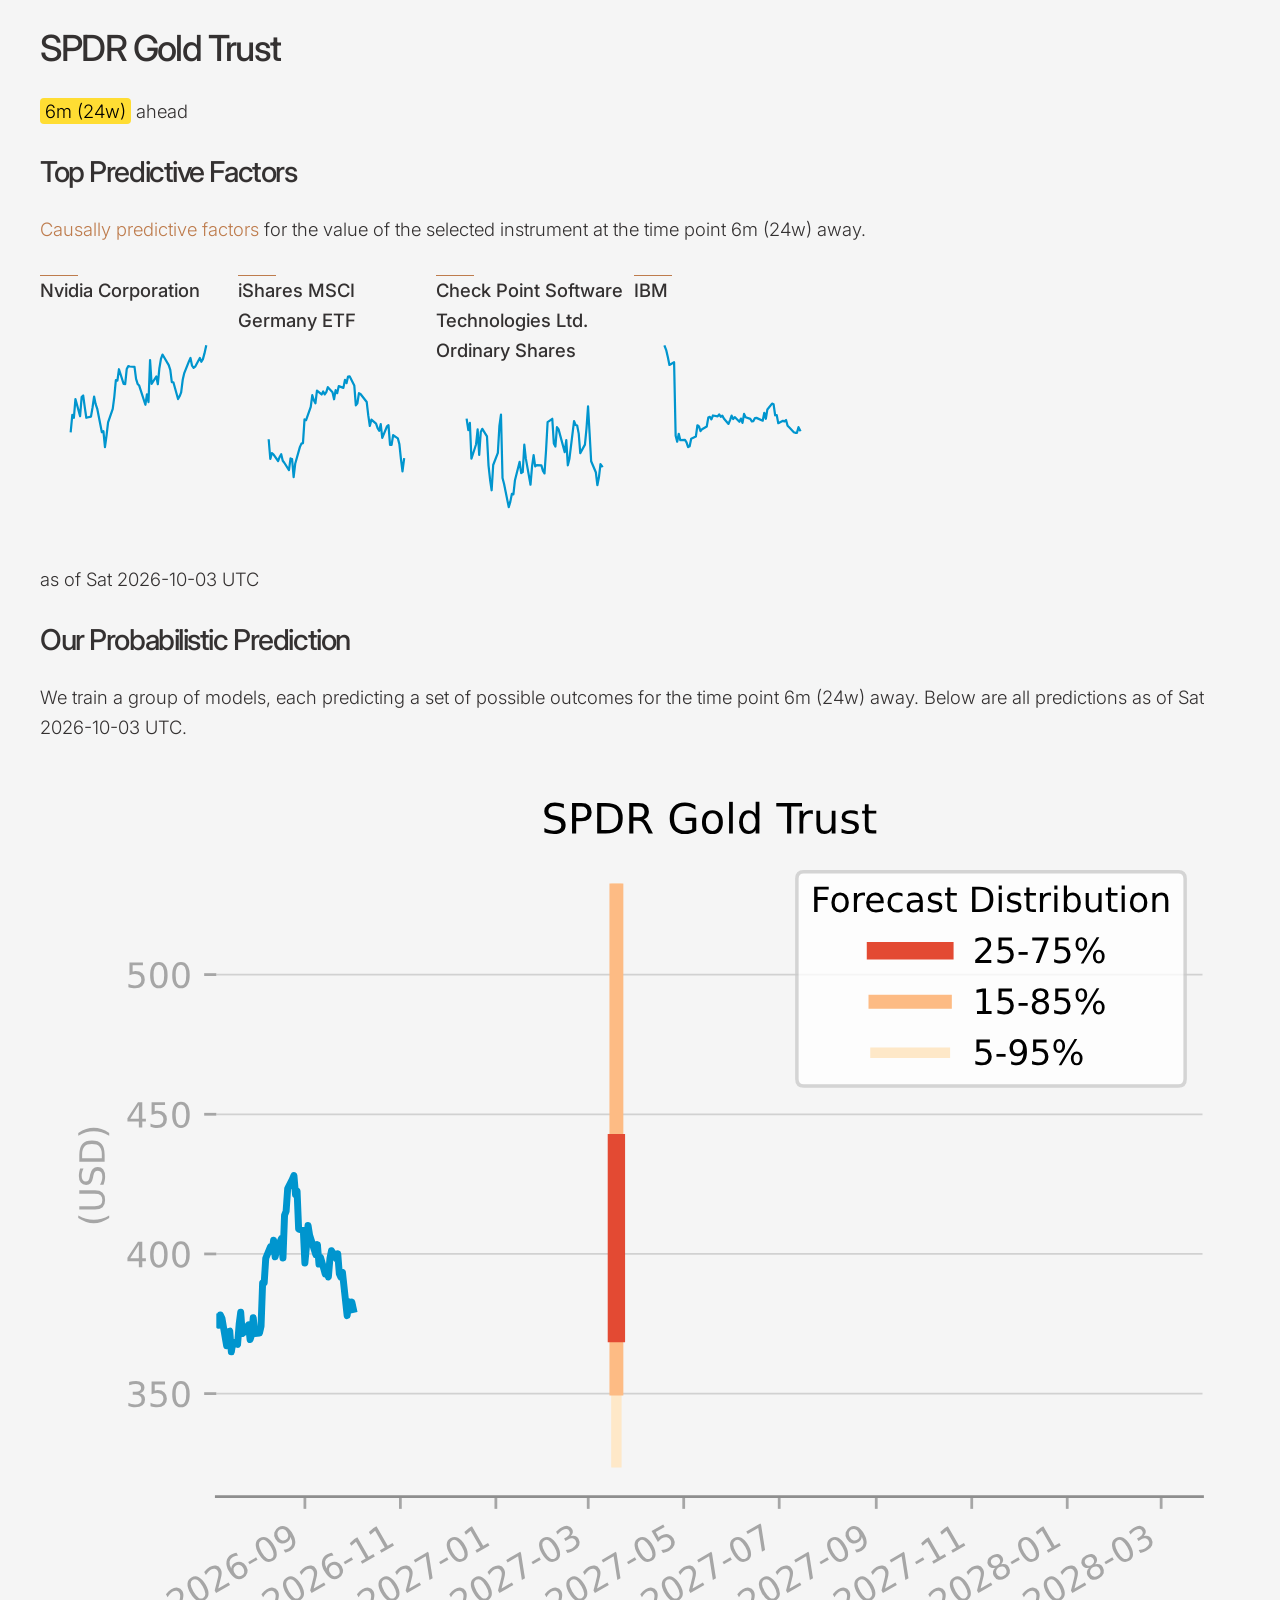
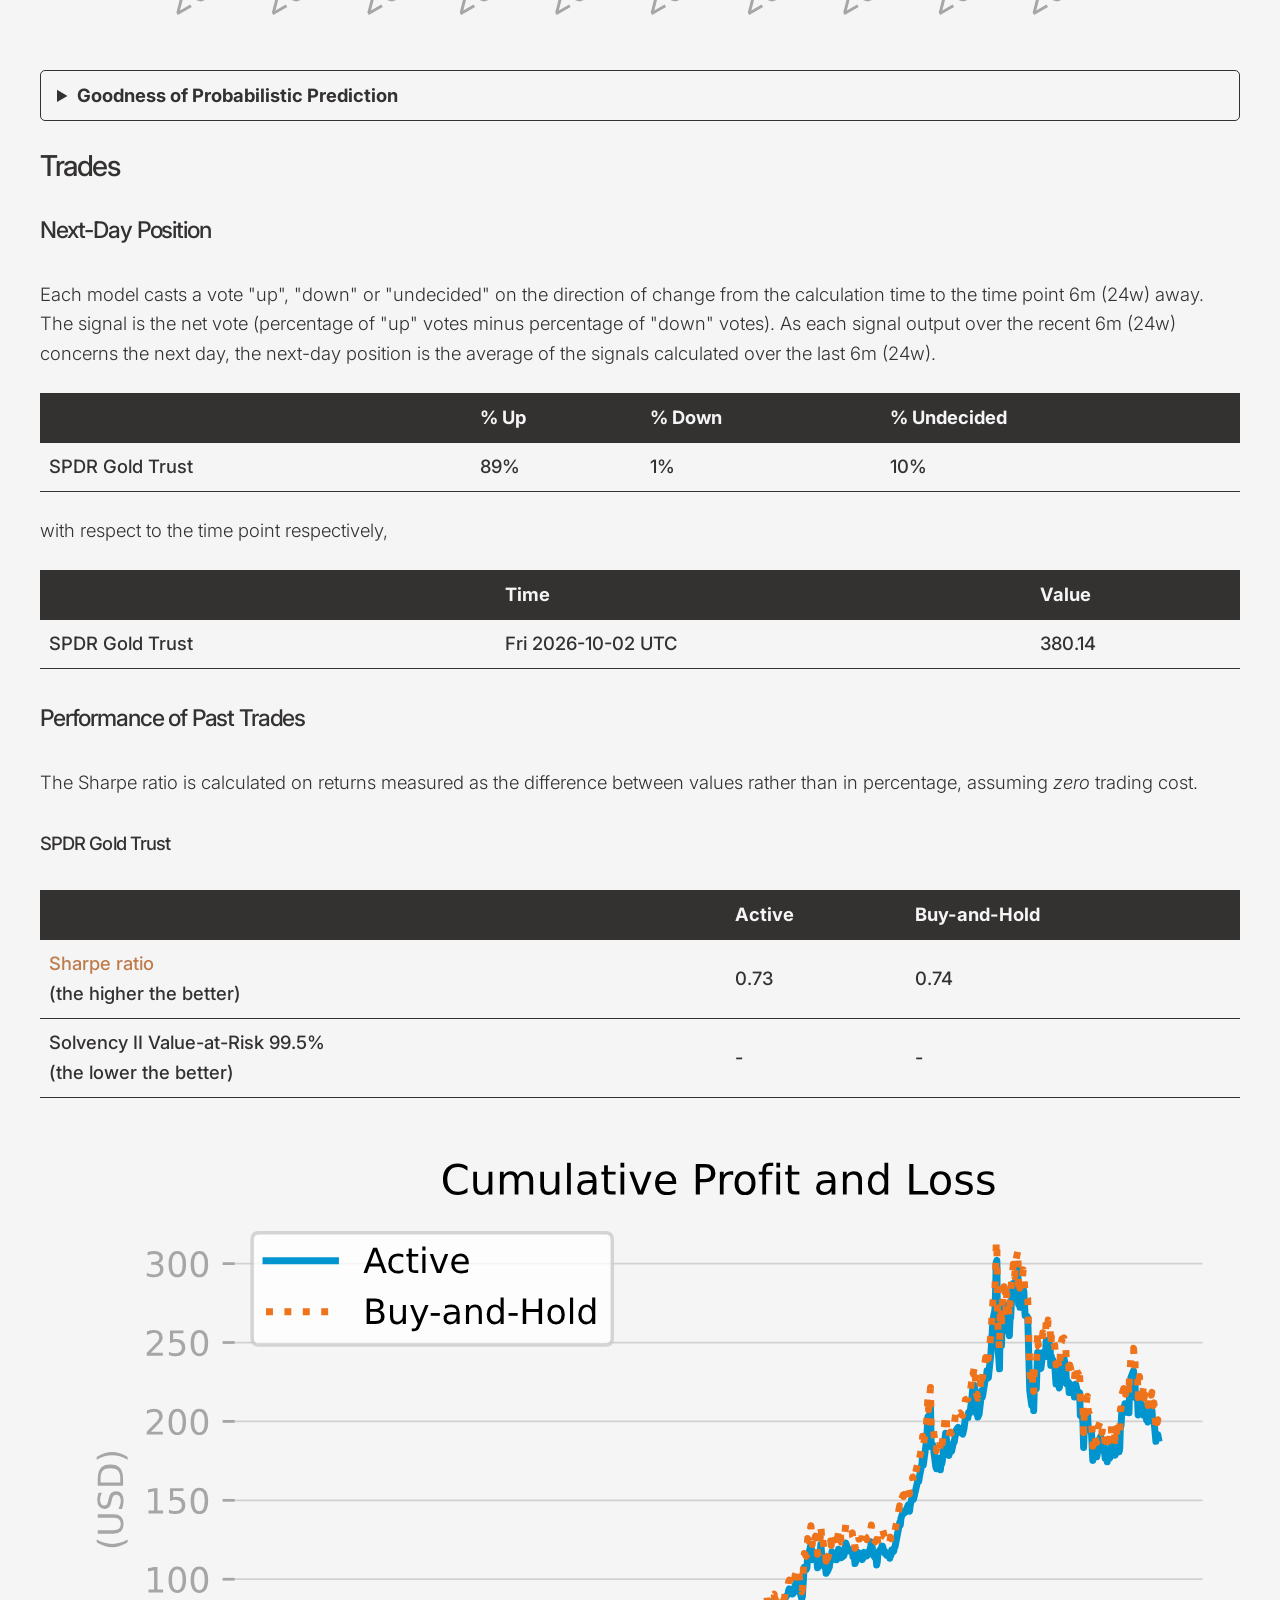
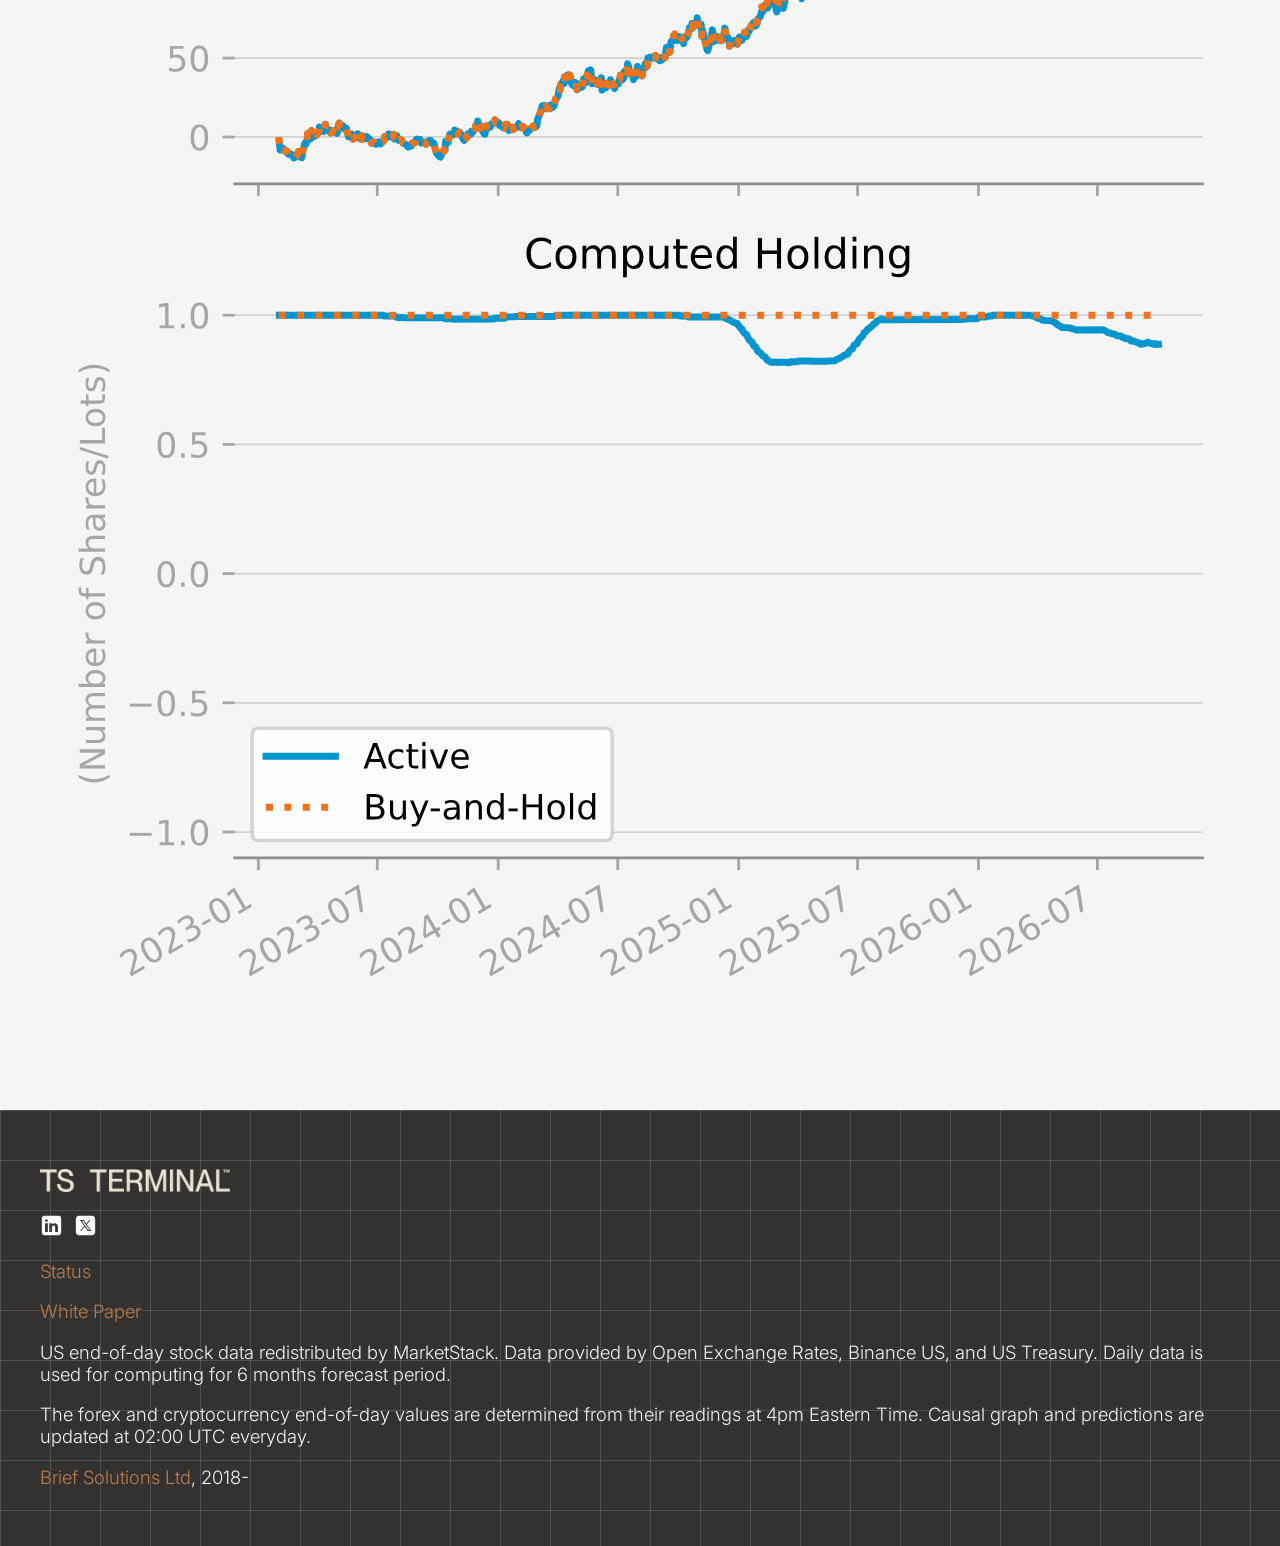
==== gld.html @ 9bc8f8a2 "add 2026-10-03 pages" ====
<!DOCTYPE html>
<html lang="en">
<meta charset="utf-8">
<meta name="viewport" content="width=device-width, initial-scale=1.0">
<meta name="description" content="tsterm.com analyses time series data to identify causal predictors and can accurately predict the range of a future value within financial markets.">
<meta name="keywords" content="time series, trends, capital markets, financial market, causal prediction, causal predictors, investment strategies">
<meta name="apple-mobile-web-app-capable" content="yes">
<title>

  SPDR Gold Trust

</title>
<link rel="icon" href="/static/logo/Logo.png">
<link rel="stylesheet" href="/static/simple.css">

<script src="/static/ui.js"></script>

<main>



<script>
document.getElementById("query").value = "GLD.US";
</script>

<h2 class="flex-align-center flex-gap flex-row-gap">

<span>SPDR Gold Trust</span>

</h2>

<p>
<mark>6m (24w)</mark>
 ahead</p>

<h3>Top Predictive Factors</h3>

<p><a href="/static/whitepaper.html#the-problem">Causally predictive factors</a> for the value of the selected instrument at the time point 6m (24w) away.</p>



  <div class="small-multiples">
    
    <div class="small-multiples-child">
      <p class="small-multiples-title">Nvidia Corporation</p>
      <svg xmlns:xlink="http://www.w3.org/1999/xlink" viewBox="0 0 172.8 129.6" xmlns="http://www.w3.org/2000/svg" version="1.1">
 <metadata>
  <rdf:RDF xmlns:dc="http://purl.org/dc/elements/1.1/" xmlns:cc="http://creativecommons.org/ns#" xmlns:rdf="http://www.w3.org/1999/02/22-rdf-syntax-ns#">
   <cc:Work>
    <dc:type rdf:resource="http://purl.org/dc/dcmitype/StillImage"/>
    <dc:date>2026-10-04T10:01:30.174274</dc:date>
    <dc:format>image/svg+xml</dc:format>
    <dc:creator>
     <cc:Agent>
      <dc:title>Matplotlib v3.10.9, https://matplotlib.org/</dc:title>
     </cc:Agent>
    </dc:creator>
   </cc:Work>
  </rdf:RDF>
 </metadata>
 <defs>
  <style type="text/css">*{stroke-linejoin: round; stroke-linecap: butt}</style>
 </defs>
 <g id="figure_1">
  <g id="axes_1">
   <g id="line2d_1">
    <path d="M 27.687273 96.520736 
L 29.086646 81.67602 
L 30.486019 84.442629 
L 31.885392 67.553926 
L 36.083511 82.894154 
L 37.482884 65.819634 
L 38.882257 64.374391 
L 40.28163 74.904022 
L 41.681003 84.38069 
L 45.879122 83.410312 
L 47.278495 75.131132 
L 48.677868 65.282829 
L 50.077241 72.09612 
L 51.476614 76.060217 
L 55.674734 97.387882 
L 57.074107 96.355565 
L 58.47348 110.808 
L 59.872853 100.422893 
L 61.272226 88.633835 
L 65.470345 76.473143 
L 66.869718 65.530585 
L 68.269091 50.500053 
L 69.668464 50.974919 
L 71.067837 40.71369 
L 75.265956 53.947991 
L 76.665329 54.051223 
L 78.064702 40.445287 
L 79.464075 37.947081 
L 80.863448 38.236129 
L 85.061567 38.545824 
L 86.46094 49.426443 
L 87.860313 53.927345 
L 89.259687 55.393234 
L 90.65906 59.790904 
L 94.857179 72.674218 
L 96.256552 63.238842 
L 97.655925 70.23795 
L 99.055298 32.413863 
L 100.454671 53.947991 
L 104.65279 47.279224 
L 106.052163 54.175101 
L 107.451536 39.784604 
L 108.850909 31.443485 
L 110.250282 27.500035 
L 115.847774 37.059288 
L 117.247147 41.312433 
L 118.64652 52.275638 
L 120.045893 52.420162 
L 124.244013 67.553926 
L 125.643386 65.05572 
L 127.042759 61.483904 
L 128.442132 50.252297 
L 129.841505 44.20292 
L 134.039624 33.652643 
L 135.438997 30.576339 
L 136.83837 37.513508 
L 138.237743 39.433617 
L 139.637116 38.421946 
L 143.835235 30.596985 
L 145.234608 34.00363 
L 146.633981 31.588009 
L 148.033354 26.467718 
L 149.432727 20.088 
" clip-path="url(#pc65cf8270b)" style="fill: none; stroke: #0095ce; stroke-width: 2; stroke-linecap: square"/>
    <defs>
     <path id="m0a0fb5d322" d="M 0 4.5 
C 1.193414 4.5 2.338109 4.025852 3.181981 3.181981 
C 4.025852 2.338109 4.5 1.193414 4.5 0 
C 4.5 -1.193414 4.025852 -2.338109 3.181981 -3.181981 
C 2.338109 -4.025852 1.193414 -4.5 0 -4.5 
C -1.193414 -4.5 -2.338109 -4.025852 -3.181981 -3.181981 
C -4.025852 -2.338109 -4.5 -1.193414 -4.5 0 
C -4.5 1.193414 -4.025852 2.338109 -3.181981 3.181981 
C -2.338109 4.025852 -1.193414 4.5 0 4.5 
z
" style="stroke: #8e8e8e; stroke-width: 2"/>
    </defs>
    <g clip-path="url(#pc65cf8270b)">
     <use data-time="2026-07-07" data-value="196.93" visibility="hidden" onmouseover="showData(event)" onmouseout="hideData(event)" ontouchstart="showData(event)" ontouchend="hideData(event)" pointer-events="all" xlink:href="#m0a0fb5d322" x="27.687273" y="96.520736" style="fill: #0095ce; stroke: #8e8e8e; stroke-width: 2"/>
     <use data-time="2026-07-08" data-value="204.12" visibility="hidden" onmouseover="showData(event)" onmouseout="hideData(event)" ontouchstart="showData(event)" ontouchend="hideData(event)" pointer-events="all" xlink:href="#m0a0fb5d322" x="29.086646" y="81.67602" style="fill: #0095ce; stroke: #8e8e8e; stroke-width: 2"/>
     <use data-time="2026-07-09" data-value="202.78" visibility="hidden" onmouseover="showData(event)" onmouseout="hideData(event)" ontouchstart="showData(event)" ontouchend="hideData(event)" pointer-events="all" xlink:href="#m0a0fb5d322" x="30.486019" y="84.442629" style="fill: #0095ce; stroke: #8e8e8e; stroke-width: 2"/>
     <use data-time="2026-07-10" data-value="210.96" visibility="hidden" onmouseover="showData(event)" onmouseout="hideData(event)" ontouchstart="showData(event)" ontouchend="hideData(event)" pointer-events="all" xlink:href="#m0a0fb5d322" x="31.885392" y="67.553926" style="fill: #0095ce; stroke: #8e8e8e; stroke-width: 2"/>
     <use data-time="2026-07-13" data-value="203.53" visibility="hidden" onmouseover="showData(event)" onmouseout="hideData(event)" ontouchstart="showData(event)" ontouchend="hideData(event)" pointer-events="all" xlink:href="#m0a0fb5d322" x="36.083511" y="82.894154" style="fill: #0095ce; stroke: #8e8e8e; stroke-width: 2"/>
     <use data-time="2026-07-14" data-value="211.8" visibility="hidden" onmouseover="showData(event)" onmouseout="hideData(event)" ontouchstart="showData(event)" ontouchend="hideData(event)" pointer-events="all" xlink:href="#m0a0fb5d322" x="37.482884" y="65.819634" style="fill: #0095ce; stroke: #8e8e8e; stroke-width: 2"/>
     <use data-time="2026-07-15" data-value="212.5" visibility="hidden" onmouseover="showData(event)" onmouseout="hideData(event)" ontouchstart="showData(event)" ontouchend="hideData(event)" pointer-events="all" xlink:href="#m0a0fb5d322" x="38.882257" y="64.374391" style="fill: #0095ce; stroke: #8e8e8e; stroke-width: 2"/>
     <use data-time="2026-07-16" data-value="207.4" visibility="hidden" onmouseover="showData(event)" onmouseout="hideData(event)" ontouchstart="showData(event)" ontouchend="hideData(event)" pointer-events="all" xlink:href="#m0a0fb5d322" x="40.28163" y="74.904022" style="fill: #0095ce; stroke: #8e8e8e; stroke-width: 2"/>
     <use data-time="2026-07-17" data-value="202.81" visibility="hidden" onmouseover="showData(event)" onmouseout="hideData(event)" ontouchstart="showData(event)" ontouchend="hideData(event)" pointer-events="all" xlink:href="#m0a0fb5d322" x="41.681003" y="84.38069" style="fill: #0095ce; stroke: #8e8e8e; stroke-width: 2"/>
     <use data-time="2026-07-20" data-value="203.28" visibility="hidden" onmouseover="showData(event)" onmouseout="hideData(event)" ontouchstart="showData(event)" ontouchend="hideData(event)" pointer-events="all" xlink:href="#m0a0fb5d322" x="45.879122" y="83.410312" style="fill: #0095ce; stroke: #8e8e8e; stroke-width: 2"/>
     <use data-time="2026-07-21" data-value="207.29" visibility="hidden" onmouseover="showData(event)" onmouseout="hideData(event)" ontouchstart="showData(event)" ontouchend="hideData(event)" pointer-events="all" xlink:href="#m0a0fb5d322" x="47.278495" y="75.131132" style="fill: #0095ce; stroke: #8e8e8e; stroke-width: 2"/>
     <use data-time="2026-07-22" data-value="212.06" visibility="hidden" onmouseover="showData(event)" onmouseout="hideData(event)" ontouchstart="showData(event)" ontouchend="hideData(event)" pointer-events="all" xlink:href="#m0a0fb5d322" x="48.677868" y="65.282829" style="fill: #0095ce; stroke: #8e8e8e; stroke-width: 2"/>
     <use data-time="2026-07-23" data-value="208.76" visibility="hidden" onmouseover="showData(event)" onmouseout="hideData(event)" ontouchstart="showData(event)" ontouchend="hideData(event)" pointer-events="all" xlink:href="#m0a0fb5d322" x="50.077241" y="72.09612" style="fill: #0095ce; stroke: #8e8e8e; stroke-width: 2"/>
     <use data-time="2026-07-24" data-value="206.84" visibility="hidden" onmouseover="showData(event)" onmouseout="hideData(event)" ontouchstart="showData(event)" ontouchend="hideData(event)" pointer-events="all" xlink:href="#m0a0fb5d322" x="51.476614" y="76.060217" style="fill: #0095ce; stroke: #8e8e8e; stroke-width: 2"/>
     <use data-time="2026-07-27" data-value="196.51" visibility="hidden" onmouseover="showData(event)" onmouseout="hideData(event)" ontouchstart="showData(event)" ontouchend="hideData(event)" pointer-events="all" xlink:href="#m0a0fb5d322" x="55.674734" y="97.387882" style="fill: #0095ce; stroke: #8e8e8e; stroke-width: 2"/>
     <use data-time="2026-07-28" data-value="197.01" visibility="hidden" onmouseover="showData(event)" onmouseout="hideData(event)" ontouchstart="showData(event)" ontouchend="hideData(event)" pointer-events="all" xlink:href="#m0a0fb5d322" x="57.074107" y="96.355565" style="fill: #0095ce; stroke: #8e8e8e; stroke-width: 2"/>
     <use data-time="2026-07-29" data-value="190.01" visibility="hidden" onmouseover="showData(event)" onmouseout="hideData(event)" ontouchstart="showData(event)" ontouchend="hideData(event)" pointer-events="all" xlink:href="#m0a0fb5d322" x="58.47348" y="110.808" style="fill: #0095ce; stroke: #8e8e8e; stroke-width: 2"/>
     <use data-time="2026-07-30" data-value="195.04" visibility="hidden" onmouseover="showData(event)" onmouseout="hideData(event)" ontouchstart="showData(event)" ontouchend="hideData(event)" pointer-events="all" xlink:href="#m0a0fb5d322" x="59.872853" y="100.422893" style="fill: #0095ce; stroke: #8e8e8e; stroke-width: 2"/>
     <use data-time="2026-07-31" data-value="200.75" visibility="hidden" onmouseover="showData(event)" onmouseout="hideData(event)" ontouchstart="showData(event)" ontouchend="hideData(event)" pointer-events="all" xlink:href="#m0a0fb5d322" x="61.272226" y="88.633835" style="fill: #0095ce; stroke: #8e8e8e; stroke-width: 2"/>
     <use data-time="2026-08-03" data-value="206.64" visibility="hidden" onmouseover="showData(event)" onmouseout="hideData(event)" ontouchstart="showData(event)" ontouchend="hideData(event)" pointer-events="all" xlink:href="#m0a0fb5d322" x="65.470345" y="76.473143" style="fill: #0095ce; stroke: #8e8e8e; stroke-width: 2"/>
     <use data-time="2026-08-04" data-value="211.94" visibility="hidden" onmouseover="showData(event)" onmouseout="hideData(event)" ontouchstart="showData(event)" ontouchend="hideData(event)" pointer-events="all" xlink:href="#m0a0fb5d322" x="66.869718" y="65.530585" style="fill: #0095ce; stroke: #8e8e8e; stroke-width: 2"/>
     <use data-time="2026-08-05" data-value="219.22" visibility="hidden" onmouseover="showData(event)" onmouseout="hideData(event)" ontouchstart="showData(event)" ontouchend="hideData(event)" pointer-events="all" xlink:href="#m0a0fb5d322" x="68.269091" y="50.500053" style="fill: #0095ce; stroke: #8e8e8e; stroke-width: 2"/>
     <use data-time="2026-08-06" data-value="218.99" visibility="hidden" onmouseover="showData(event)" onmouseout="hideData(event)" ontouchstart="showData(event)" ontouchend="hideData(event)" pointer-events="all" xlink:href="#m0a0fb5d322" x="69.668464" y="50.974919" style="fill: #0095ce; stroke: #8e8e8e; stroke-width: 2"/>
     <use data-time="2026-08-07" data-value="223.96" visibility="hidden" onmouseover="showData(event)" onmouseout="hideData(event)" ontouchstart="showData(event)" ontouchend="hideData(event)" pointer-events="all" xlink:href="#m0a0fb5d322" x="71.067837" y="40.71369" style="fill: #0095ce; stroke: #8e8e8e; stroke-width: 2"/>
     <use data-time="2026-08-10" data-value="217.55" visibility="hidden" onmouseover="showData(event)" onmouseout="hideData(event)" ontouchstart="showData(event)" ontouchend="hideData(event)" pointer-events="all" xlink:href="#m0a0fb5d322" x="75.265956" y="53.947991" style="fill: #0095ce; stroke: #8e8e8e; stroke-width: 2"/>
     <use data-time="2026-08-11" data-value="217.5" visibility="hidden" onmouseover="showData(event)" onmouseout="hideData(event)" ontouchstart="showData(event)" ontouchend="hideData(event)" pointer-events="all" xlink:href="#m0a0fb5d322" x="76.665329" y="54.051223" style="fill: #0095ce; stroke: #8e8e8e; stroke-width: 2"/>
     <use data-time="2026-08-12" data-value="224.09" visibility="hidden" onmouseover="showData(event)" onmouseout="hideData(event)" ontouchstart="showData(event)" ontouchend="hideData(event)" pointer-events="all" xlink:href="#m0a0fb5d322" x="78.064702" y="40.445287" style="fill: #0095ce; stroke: #8e8e8e; stroke-width: 2"/>
     <use data-time="2026-08-13" data-value="225.3" visibility="hidden" onmouseover="showData(event)" onmouseout="hideData(event)" ontouchstart="showData(event)" ontouchend="hideData(event)" pointer-events="all" xlink:href="#m0a0fb5d322" x="79.464075" y="37.947081" style="fill: #0095ce; stroke: #8e8e8e; stroke-width: 2"/>
     <use data-time="2026-08-14" data-value="225.16" visibility="hidden" onmouseover="showData(event)" onmouseout="hideData(event)" ontouchstart="showData(event)" ontouchend="hideData(event)" pointer-events="all" xlink:href="#m0a0fb5d322" x="80.863448" y="38.236129" style="fill: #0095ce; stroke: #8e8e8e; stroke-width: 2"/>
     <use data-time="2026-08-17" data-value="225.01" visibility="hidden" onmouseover="showData(event)" onmouseout="hideData(event)" ontouchstart="showData(event)" ontouchend="hideData(event)" pointer-events="all" xlink:href="#m0a0fb5d322" x="85.061567" y="38.545824" style="fill: #0095ce; stroke: #8e8e8e; stroke-width: 2"/>
     <use data-time="2026-08-18" data-value="219.74" visibility="hidden" onmouseover="showData(event)" onmouseout="hideData(event)" ontouchstart="showData(event)" ontouchend="hideData(event)" pointer-events="all" xlink:href="#m0a0fb5d322" x="86.46094" y="49.426443" style="fill: #0095ce; stroke: #8e8e8e; stroke-width: 2"/>
     <use data-time="2026-08-19" data-value="217.56" visibility="hidden" onmouseover="showData(event)" onmouseout="hideData(event)" ontouchstart="showData(event)" ontouchend="hideData(event)" pointer-events="all" xlink:href="#m0a0fb5d322" x="87.860313" y="53.927345" style="fill: #0095ce; stroke: #8e8e8e; stroke-width: 2"/>
     <use data-time="2026-08-20" data-value="216.85" visibility="hidden" onmouseover="showData(event)" onmouseout="hideData(event)" ontouchstart="showData(event)" ontouchend="hideData(event)" pointer-events="all" xlink:href="#m0a0fb5d322" x="89.259687" y="55.393234" style="fill: #0095ce; stroke: #8e8e8e; stroke-width: 2"/>
     <use data-time="2026-08-21" data-value="214.72" visibility="hidden" onmouseover="showData(event)" onmouseout="hideData(event)" ontouchstart="showData(event)" ontouchend="hideData(event)" pointer-events="all" xlink:href="#m0a0fb5d322" x="90.65906" y="59.790904" style="fill: #0095ce; stroke: #8e8e8e; stroke-width: 2"/>
     <use data-time="2026-08-24" data-value="208.48" visibility="hidden" onmouseover="showData(event)" onmouseout="hideData(event)" ontouchstart="showData(event)" ontouchend="hideData(event)" pointer-events="all" xlink:href="#m0a0fb5d322" x="94.857179" y="72.674218" style="fill: #0095ce; stroke: #8e8e8e; stroke-width: 2"/>
     <use data-time="2026-08-25" data-value="213.05" visibility="hidden" onmouseover="showData(event)" onmouseout="hideData(event)" ontouchstart="showData(event)" ontouchend="hideData(event)" pointer-events="all" xlink:href="#m0a0fb5d322" x="96.256552" y="63.238842" style="fill: #0095ce; stroke: #8e8e8e; stroke-width: 2"/>
     <use data-time="2026-08-26" data-value="209.66" visibility="hidden" onmouseover="showData(event)" onmouseout="hideData(event)" ontouchstart="showData(event)" ontouchend="hideData(event)" pointer-events="all" xlink:href="#m0a0fb5d322" x="97.655925" y="70.23795" style="fill: #0095ce; stroke: #8e8e8e; stroke-width: 2"/>
     <use data-time="2026-08-27" data-value="227.98" visibility="hidden" onmouseover="showData(event)" onmouseout="hideData(event)" ontouchstart="showData(event)" ontouchend="hideData(event)" pointer-events="all" xlink:href="#m0a0fb5d322" x="99.055298" y="32.413863" style="fill: #0095ce; stroke: #8e8e8e; stroke-width: 2"/>
     <use data-time="2026-08-28" data-value="217.55" visibility="hidden" onmouseover="showData(event)" onmouseout="hideData(event)" ontouchstart="showData(event)" ontouchend="hideData(event)" pointer-events="all" xlink:href="#m0a0fb5d322" x="100.454671" y="53.947991" style="fill: #0095ce; stroke: #8e8e8e; stroke-width: 2"/>
     <use data-time="2026-08-31" data-value="220.78" visibility="hidden" onmouseover="showData(event)" onmouseout="hideData(event)" ontouchstart="showData(event)" ontouchend="hideData(event)" pointer-events="all" xlink:href="#m0a0fb5d322" x="104.65279" y="47.279224" style="fill: #0095ce; stroke: #8e8e8e; stroke-width: 2"/>
     <use data-time="2026-09-01" data-value="217.44" visibility="hidden" onmouseover="showData(event)" onmouseout="hideData(event)" ontouchstart="showData(event)" ontouchend="hideData(event)" pointer-events="all" xlink:href="#m0a0fb5d322" x="106.052163" y="54.175101" style="fill: #0095ce; stroke: #8e8e8e; stroke-width: 2"/>
     <use data-time="2026-09-02" data-value="224.41" visibility="hidden" onmouseover="showData(event)" onmouseout="hideData(event)" ontouchstart="showData(event)" ontouchend="hideData(event)" pointer-events="all" xlink:href="#m0a0fb5d322" x="107.451536" y="39.784604" style="fill: #0095ce; stroke: #8e8e8e; stroke-width: 2"/>
     <use data-time="2026-09-03" data-value="228.45" visibility="hidden" onmouseover="showData(event)" onmouseout="hideData(event)" ontouchstart="showData(event)" ontouchend="hideData(event)" pointer-events="all" xlink:href="#m0a0fb5d322" x="108.850909" y="31.443485" style="fill: #0095ce; stroke: #8e8e8e; stroke-width: 2"/>
     <use data-time="2026-09-04" data-value="230.36" visibility="hidden" onmouseover="showData(event)" onmouseout="hideData(event)" ontouchstart="showData(event)" ontouchend="hideData(event)" pointer-events="all" xlink:href="#m0a0fb5d322" x="110.250282" y="27.500035" style="fill: #0095ce; stroke: #8e8e8e; stroke-width: 2"/>
     <use data-time="2026-09-08" data-value="225.73" visibility="hidden" onmouseover="showData(event)" onmouseout="hideData(event)" ontouchstart="showData(event)" ontouchend="hideData(event)" pointer-events="all" xlink:href="#m0a0fb5d322" x="115.847774" y="37.059288" style="fill: #0095ce; stroke: #8e8e8e; stroke-width: 2"/>
     <use data-time="2026-09-09" data-value="223.67" visibility="hidden" onmouseover="showData(event)" onmouseout="hideData(event)" ontouchstart="showData(event)" ontouchend="hideData(event)" pointer-events="all" xlink:href="#m0a0fb5d322" x="117.247147" y="41.312433" style="fill: #0095ce; stroke: #8e8e8e; stroke-width: 2"/>
     <use data-time="2026-09-10" data-value="218.36" visibility="hidden" onmouseover="showData(event)" onmouseout="hideData(event)" ontouchstart="showData(event)" ontouchend="hideData(event)" pointer-events="all" xlink:href="#m0a0fb5d322" x="118.64652" y="52.275638" style="fill: #0095ce; stroke: #8e8e8e; stroke-width: 2"/>
     <use data-time="2026-09-11" data-value="218.29" visibility="hidden" onmouseover="showData(event)" onmouseout="hideData(event)" ontouchstart="showData(event)" ontouchend="hideData(event)" pointer-events="all" xlink:href="#m0a0fb5d322" x="120.045893" y="52.420162" style="fill: #0095ce; stroke: #8e8e8e; stroke-width: 2"/>
     <use data-time="2026-09-14" data-value="210.96" visibility="hidden" onmouseover="showData(event)" onmouseout="hideData(event)" ontouchstart="showData(event)" ontouchend="hideData(event)" pointer-events="all" xlink:href="#m0a0fb5d322" x="124.244013" y="67.553926" style="fill: #0095ce; stroke: #8e8e8e; stroke-width: 2"/>
     <use data-time="2026-09-15" data-value="212.17" visibility="hidden" onmouseover="showData(event)" onmouseout="hideData(event)" ontouchstart="showData(event)" ontouchend="hideData(event)" pointer-events="all" xlink:href="#m0a0fb5d322" x="125.643386" y="65.05572" style="fill: #0095ce; stroke: #8e8e8e; stroke-width: 2"/>
     <use data-time="2026-09-16" data-value="213.9" visibility="hidden" onmouseover="showData(event)" onmouseout="hideData(event)" ontouchstart="showData(event)" ontouchend="hideData(event)" pointer-events="all" xlink:href="#m0a0fb5d322" x="127.042759" y="61.483904" style="fill: #0095ce; stroke: #8e8e8e; stroke-width: 2"/>
     <use data-time="2026-09-17" data-value="219.34" visibility="hidden" onmouseover="showData(event)" onmouseout="hideData(event)" ontouchstart="showData(event)" ontouchend="hideData(event)" pointer-events="all" xlink:href="#m0a0fb5d322" x="128.442132" y="50.252297" style="fill: #0095ce; stroke: #8e8e8e; stroke-width: 2"/>
     <use data-time="2026-09-18" data-value="222.27" visibility="hidden" onmouseover="showData(event)" onmouseout="hideData(event)" ontouchstart="showData(event)" ontouchend="hideData(event)" pointer-events="all" xlink:href="#m0a0fb5d322" x="129.841505" y="44.20292" style="fill: #0095ce; stroke: #8e8e8e; stroke-width: 2"/>
     <use data-time="2026-09-21" data-value="227.38" visibility="hidden" onmouseover="showData(event)" onmouseout="hideData(event)" ontouchstart="showData(event)" ontouchend="hideData(event)" pointer-events="all" xlink:href="#m0a0fb5d322" x="134.039624" y="33.652643" style="fill: #0095ce; stroke: #8e8e8e; stroke-width: 2"/>
     <use data-time="2026-09-22" data-value="228.87" visibility="hidden" onmouseover="showData(event)" onmouseout="hideData(event)" ontouchstart="showData(event)" ontouchend="hideData(event)" pointer-events="all" xlink:href="#m0a0fb5d322" x="135.438997" y="30.576339" style="fill: #0095ce; stroke: #8e8e8e; stroke-width: 2"/>
     <use data-time="2026-09-23" data-value="225.51" visibility="hidden" onmouseover="showData(event)" onmouseout="hideData(event)" ontouchstart="showData(event)" ontouchend="hideData(event)" pointer-events="all" xlink:href="#m0a0fb5d322" x="136.83837" y="37.513508" style="fill: #0095ce; stroke: #8e8e8e; stroke-width: 2"/>
     <use data-time="2026-09-24" data-value="224.58" visibility="hidden" onmouseover="showData(event)" onmouseout="hideData(event)" ontouchstart="showData(event)" ontouchend="hideData(event)" pointer-events="all" xlink:href="#m0a0fb5d322" x="138.237743" y="39.433617" style="fill: #0095ce; stroke: #8e8e8e; stroke-width: 2"/>
     <use data-time="2026-09-25" data-value="225.07" visibility="hidden" onmouseover="showData(event)" onmouseout="hideData(event)" ontouchstart="showData(event)" ontouchend="hideData(event)" pointer-events="all" xlink:href="#m0a0fb5d322" x="139.637116" y="38.421946" style="fill: #0095ce; stroke: #8e8e8e; stroke-width: 2"/>
     <use data-time="2026-09-28" data-value="228.86" visibility="hidden" onmouseover="showData(event)" onmouseout="hideData(event)" ontouchstart="showData(event)" ontouchend="hideData(event)" pointer-events="all" xlink:href="#m0a0fb5d322" x="143.835235" y="30.596985" style="fill: #0095ce; stroke: #8e8e8e; stroke-width: 2"/>
     <use data-time="2026-09-29" data-value="227.21" visibility="hidden" onmouseover="showData(event)" onmouseout="hideData(event)" ontouchstart="showData(event)" ontouchend="hideData(event)" pointer-events="all" xlink:href="#m0a0fb5d322" x="145.234608" y="34.00363" style="fill: #0095ce; stroke: #8e8e8e; stroke-width: 2"/>
     <use data-time="2026-09-30" data-value="228.38" visibility="hidden" onmouseover="showData(event)" onmouseout="hideData(event)" ontouchstart="showData(event)" ontouchend="hideData(event)" pointer-events="all" xlink:href="#m0a0fb5d322" x="146.633981" y="31.588009" style="fill: #0095ce; stroke: #8e8e8e; stroke-width: 2"/>
     <use data-time="2026-10-01" data-value="230.86" visibility="hidden" onmouseover="showData(event)" onmouseout="hideData(event)" ontouchstart="showData(event)" ontouchend="hideData(event)" pointer-events="all" xlink:href="#m0a0fb5d322" x="148.033354" y="26.467718" style="fill: #0095ce; stroke: #8e8e8e; stroke-width: 2"/>
     <use data-time="2026-10-02" data-value="233.95" visibility="hidden" onmouseover="showData(event)" onmouseout="hideData(event)" ontouchstart="showData(event)" ontouchend="hideData(event)" pointer-events="all" xlink:href="#m0a0fb5d322" x="149.432727" y="20.088" style="fill: #0095ce; stroke: #8e8e8e; stroke-width: 2"/>
    </g>
   </g>
  </g>
 </g>
 <defs>
  <clipPath id="pc65cf8270b">
   <rect x="21.6" y="15.552" width="133.92" height="99.792"/>
  </clipPath>
 </defs>
<text id="display" visibility="hidden" x="0" y="1em"></text></svg>

    </div>
    
    <div class="small-multiples-child">
      <p class="small-multiples-title">iShares MSCI Germany ETF</p>
      <svg xmlns:xlink="http://www.w3.org/1999/xlink" viewBox="0 0 172.8 129.6" xmlns="http://www.w3.org/2000/svg" version="1.1">
 <metadata>
  <rdf:RDF xmlns:dc="http://purl.org/dc/elements/1.1/" xmlns:cc="http://creativecommons.org/ns#" xmlns:rdf="http://www.w3.org/1999/02/22-rdf-syntax-ns#">
   <cc:Work>
    <dc:type rdf:resource="http://purl.org/dc/dcmitype/StillImage"/>
    <dc:date>2026-10-04T10:01:30.180243</dc:date>
    <dc:format>image/svg+xml</dc:format>
    <dc:creator>
     <cc:Agent>
      <dc:title>Matplotlib v3.10.9, https://matplotlib.org/</dc:title>
     </cc:Agent>
    </dc:creator>
   </cc:Work>
  </rdf:RDF>
 </metadata>
 <defs>
  <style type="text/css">*{stroke-linejoin: round; stroke-linecap: butt}</style>
 </defs>
 <g id="figure_1">
  <g id="axes_1">
   <g id="line2d_1">
    <path d="M 27.687273 77.6952 
L 29.086646 94.4784 
L 30.486019 89.262 
L 31.885392 90.396 
L 36.083511 96.2928 
L 37.482884 92.664 
L 38.882257 90.1692 
L 40.28163 96.066 
L 41.681003 97.8804 
L 45.879122 104.4576 
L 47.278495 94.0248 
L 48.677868 94.4784 
L 50.077241 110.808 
L 51.476614 98.7876 
L 55.674734 83.8188 
L 57.074107 80.6436 
L 58.47348 80.19 
L 59.872853 58.8708 
L 61.272226 59.5512 
L 65.470345 47.5308 
L 66.869718 37.098 
L 68.269091 41.634 
L 69.668464 44.3556 
L 71.067837 33.0156 
L 75.265956 36.4176 
L 76.665329 33.696 
L 78.064702 36.4176 
L 79.464075 34.3764 
L 80.863448 29.8404 
L 85.061567 34.3764 
L 86.46094 40.7268 
L 87.860313 32.562 
L 89.259687 35.2836 
L 90.65906 28.9332 
L 94.857179 30.5208 
L 96.256552 23.2632 
L 97.655925 26.2116 
L 99.055298 20.3148 
L 100.454671 20.088 
L 104.65279 28.2528 
L 106.052163 46.17 
L 107.451536 44.3556 
L 108.850909 35.2836 
L 110.250282 35.964 
L 115.847774 43.2216 
L 117.247147 55.242 
L 118.64652 64.7676 
L 120.045893 59.0976 
L 124.244013 62.7264 
L 125.643386 66.8088 
L 127.042759 69.0768 
L 128.442132 63.18 
L 129.841505 75.4272 
L 134.039624 65.2212 
L 135.438997 64.0872 
L 136.83837 81.7776 
L 138.237743 81.7776 
L 139.637116 72.9324 
L 143.835235 75.8808 
L 145.234608 81.0972 
L 146.633981 94.4784 
L 148.033354 105.5916 
L 149.432727 94.7052 
" clip-path="url(#p03e2f4dc59)" style="fill: none; stroke: #0095ce; stroke-width: 2; stroke-linecap: square"/>
    <defs>
     <path id="m14f6618a03" d="M 0 4.5 
C 1.193414 4.5 2.338109 4.025852 3.181981 3.181981 
C 4.025852 2.338109 4.5 1.193414 4.5 0 
C 4.5 -1.193414 4.025852 -2.338109 3.181981 -3.181981 
C 2.338109 -4.025852 1.193414 -4.5 0 -4.5 
C -1.193414 -4.5 -2.338109 -4.025852 -3.181981 -3.181981 
C -4.025852 -2.338109 -4.5 -1.193414 -4.5 0 
C -4.5 1.193414 -4.025852 2.338109 -3.181981 3.181981 
C -2.338109 4.025852 -1.193414 4.5 0 4.5 
z
" style="stroke: #8e8e8e; stroke-width: 2"/>
    </defs>
    <g clip-path="url(#p03e2f4dc59)">
     <use data-time="2026-07-07" data-value="42.05" visibility="hidden" onmouseover="showData(event)" onmouseout="hideData(event)" ontouchstart="showData(event)" ontouchend="hideData(event)" pointer-events="all" xlink:href="#m14f6618a03" x="27.687273" y="77.6952" style="fill: #0095ce; stroke: #8e8e8e; stroke-width: 2"/>
     <use data-time="2026-07-08" data-value="41.31" visibility="hidden" onmouseover="showData(event)" onmouseout="hideData(event)" ontouchstart="showData(event)" ontouchend="hideData(event)" pointer-events="all" xlink:href="#m14f6618a03" x="29.086646" y="94.4784" style="fill: #0095ce; stroke: #8e8e8e; stroke-width: 2"/>
     <use data-time="2026-07-09" data-value="41.54" visibility="hidden" onmouseover="showData(event)" onmouseout="hideData(event)" ontouchstart="showData(event)" ontouchend="hideData(event)" pointer-events="all" xlink:href="#m14f6618a03" x="30.486019" y="89.262" style="fill: #0095ce; stroke: #8e8e8e; stroke-width: 2"/>
     <use data-time="2026-07-10" data-value="41.49" visibility="hidden" onmouseover="showData(event)" onmouseout="hideData(event)" ontouchstart="showData(event)" ontouchend="hideData(event)" pointer-events="all" xlink:href="#m14f6618a03" x="31.885392" y="90.396" style="fill: #0095ce; stroke: #8e8e8e; stroke-width: 2"/>
     <use data-time="2026-07-13" data-value="41.23" visibility="hidden" onmouseover="showData(event)" onmouseout="hideData(event)" ontouchstart="showData(event)" ontouchend="hideData(event)" pointer-events="all" xlink:href="#m14f6618a03" x="36.083511" y="96.2928" style="fill: #0095ce; stroke: #8e8e8e; stroke-width: 2"/>
     <use data-time="2026-07-14" data-value="41.39" visibility="hidden" onmouseover="showData(event)" onmouseout="hideData(event)" ontouchstart="showData(event)" ontouchend="hideData(event)" pointer-events="all" xlink:href="#m14f6618a03" x="37.482884" y="92.664" style="fill: #0095ce; stroke: #8e8e8e; stroke-width: 2"/>
     <use data-time="2026-07-15" data-value="41.5" visibility="hidden" onmouseover="showData(event)" onmouseout="hideData(event)" ontouchstart="showData(event)" ontouchend="hideData(event)" pointer-events="all" xlink:href="#m14f6618a03" x="38.882257" y="90.1692" style="fill: #0095ce; stroke: #8e8e8e; stroke-width: 2"/>
     <use data-time="2026-07-16" data-value="41.24" visibility="hidden" onmouseover="showData(event)" onmouseout="hideData(event)" ontouchstart="showData(event)" ontouchend="hideData(event)" pointer-events="all" xlink:href="#m14f6618a03" x="40.28163" y="96.066" style="fill: #0095ce; stroke: #8e8e8e; stroke-width: 2"/>
     <use data-time="2026-07-17" data-value="41.16" visibility="hidden" onmouseover="showData(event)" onmouseout="hideData(event)" ontouchstart="showData(event)" ontouchend="hideData(event)" pointer-events="all" xlink:href="#m14f6618a03" x="41.681003" y="97.8804" style="fill: #0095ce; stroke: #8e8e8e; stroke-width: 2"/>
     <use data-time="2026-07-20" data-value="40.87" visibility="hidden" onmouseover="showData(event)" onmouseout="hideData(event)" ontouchstart="showData(event)" ontouchend="hideData(event)" pointer-events="all" xlink:href="#m14f6618a03" x="45.879122" y="104.4576" style="fill: #0095ce; stroke: #8e8e8e; stroke-width: 2"/>
     <use data-time="2026-07-21" data-value="41.33" visibility="hidden" onmouseover="showData(event)" onmouseout="hideData(event)" ontouchstart="showData(event)" ontouchend="hideData(event)" pointer-events="all" xlink:href="#m14f6618a03" x="47.278495" y="94.0248" style="fill: #0095ce; stroke: #8e8e8e; stroke-width: 2"/>
     <use data-time="2026-07-22" data-value="41.31" visibility="hidden" onmouseover="showData(event)" onmouseout="hideData(event)" ontouchstart="showData(event)" ontouchend="hideData(event)" pointer-events="all" xlink:href="#m14f6618a03" x="48.677868" y="94.4784" style="fill: #0095ce; stroke: #8e8e8e; stroke-width: 2"/>
     <use data-time="2026-07-23" data-value="40.59" visibility="hidden" onmouseover="showData(event)" onmouseout="hideData(event)" ontouchstart="showData(event)" ontouchend="hideData(event)" pointer-events="all" xlink:href="#m14f6618a03" x="50.077241" y="110.808" style="fill: #0095ce; stroke: #8e8e8e; stroke-width: 2"/>
     <use data-time="2026-07-24" data-value="41.12" visibility="hidden" onmouseover="showData(event)" onmouseout="hideData(event)" ontouchstart="showData(event)" ontouchend="hideData(event)" pointer-events="all" xlink:href="#m14f6618a03" x="51.476614" y="98.7876" style="fill: #0095ce; stroke: #8e8e8e; stroke-width: 2"/>
     <use data-time="2026-07-27" data-value="41.78" visibility="hidden" onmouseover="showData(event)" onmouseout="hideData(event)" ontouchstart="showData(event)" ontouchend="hideData(event)" pointer-events="all" xlink:href="#m14f6618a03" x="55.674734" y="83.8188" style="fill: #0095ce; stroke: #8e8e8e; stroke-width: 2"/>
     <use data-time="2026-07-28" data-value="41.92" visibility="hidden" onmouseover="showData(event)" onmouseout="hideData(event)" ontouchstart="showData(event)" ontouchend="hideData(event)" pointer-events="all" xlink:href="#m14f6618a03" x="57.074107" y="80.6436" style="fill: #0095ce; stroke: #8e8e8e; stroke-width: 2"/>
     <use data-time="2026-07-29" data-value="41.94" visibility="hidden" onmouseover="showData(event)" onmouseout="hideData(event)" ontouchstart="showData(event)" ontouchend="hideData(event)" pointer-events="all" xlink:href="#m14f6618a03" x="58.47348" y="80.19" style="fill: #0095ce; stroke: #8e8e8e; stroke-width: 2"/>
     <use data-time="2026-07-30" data-value="42.88" visibility="hidden" onmouseover="showData(event)" onmouseout="hideData(event)" ontouchstart="showData(event)" ontouchend="hideData(event)" pointer-events="all" xlink:href="#m14f6618a03" x="59.872853" y="58.8708" style="fill: #0095ce; stroke: #8e8e8e; stroke-width: 2"/>
     <use data-time="2026-07-31" data-value="42.85" visibility="hidden" onmouseover="showData(event)" onmouseout="hideData(event)" ontouchstart="showData(event)" ontouchend="hideData(event)" pointer-events="all" xlink:href="#m14f6618a03" x="61.272226" y="59.5512" style="fill: #0095ce; stroke: #8e8e8e; stroke-width: 2"/>
     <use data-time="2026-08-03" data-value="43.38" visibility="hidden" onmouseover="showData(event)" onmouseout="hideData(event)" ontouchstart="showData(event)" ontouchend="hideData(event)" pointer-events="all" xlink:href="#m14f6618a03" x="65.470345" y="47.5308" style="fill: #0095ce; stroke: #8e8e8e; stroke-width: 2"/>
     <use data-time="2026-08-04" data-value="43.84" visibility="hidden" onmouseover="showData(event)" onmouseout="hideData(event)" ontouchstart="showData(event)" ontouchend="hideData(event)" pointer-events="all" xlink:href="#m14f6618a03" x="66.869718" y="37.098" style="fill: #0095ce; stroke: #8e8e8e; stroke-width: 2"/>
     <use data-time="2026-08-05" data-value="43.64" visibility="hidden" onmouseover="showData(event)" onmouseout="hideData(event)" ontouchstart="showData(event)" ontouchend="hideData(event)" pointer-events="all" xlink:href="#m14f6618a03" x="68.269091" y="41.634" style="fill: #0095ce; stroke: #8e8e8e; stroke-width: 2"/>
     <use data-time="2026-08-06" data-value="43.52" visibility="hidden" onmouseover="showData(event)" onmouseout="hideData(event)" ontouchstart="showData(event)" ontouchend="hideData(event)" pointer-events="all" xlink:href="#m14f6618a03" x="69.668464" y="44.3556" style="fill: #0095ce; stroke: #8e8e8e; stroke-width: 2"/>
     <use data-time="2026-08-07" data-value="44.02" visibility="hidden" onmouseover="showData(event)" onmouseout="hideData(event)" ontouchstart="showData(event)" ontouchend="hideData(event)" pointer-events="all" xlink:href="#m14f6618a03" x="71.067837" y="33.0156" style="fill: #0095ce; stroke: #8e8e8e; stroke-width: 2"/>
     <use data-time="2026-08-10" data-value="43.87" visibility="hidden" onmouseover="showData(event)" onmouseout="hideData(event)" ontouchstart="showData(event)" ontouchend="hideData(event)" pointer-events="all" xlink:href="#m14f6618a03" x="75.265956" y="36.4176" style="fill: #0095ce; stroke: #8e8e8e; stroke-width: 2"/>
     <use data-time="2026-08-11" data-value="43.99" visibility="hidden" onmouseover="showData(event)" onmouseout="hideData(event)" ontouchstart="showData(event)" ontouchend="hideData(event)" pointer-events="all" xlink:href="#m14f6618a03" x="76.665329" y="33.696" style="fill: #0095ce; stroke: #8e8e8e; stroke-width: 2"/>
     <use data-time="2026-08-12" data-value="43.87" visibility="hidden" onmouseover="showData(event)" onmouseout="hideData(event)" ontouchstart="showData(event)" ontouchend="hideData(event)" pointer-events="all" xlink:href="#m14f6618a03" x="78.064702" y="36.4176" style="fill: #0095ce; stroke: #8e8e8e; stroke-width: 2"/>
     <use data-time="2026-08-13" data-value="43.96" visibility="hidden" onmouseover="showData(event)" onmouseout="hideData(event)" ontouchstart="showData(event)" ontouchend="hideData(event)" pointer-events="all" xlink:href="#m14f6618a03" x="79.464075" y="34.3764" style="fill: #0095ce; stroke: #8e8e8e; stroke-width: 2"/>
     <use data-time="2026-08-14" data-value="44.16" visibility="hidden" onmouseover="showData(event)" onmouseout="hideData(event)" ontouchstart="showData(event)" ontouchend="hideData(event)" pointer-events="all" xlink:href="#m14f6618a03" x="80.863448" y="29.8404" style="fill: #0095ce; stroke: #8e8e8e; stroke-width: 2"/>
     <use data-time="2026-08-17" data-value="43.96" visibility="hidden" onmouseover="showData(event)" onmouseout="hideData(event)" ontouchstart="showData(event)" ontouchend="hideData(event)" pointer-events="all" xlink:href="#m14f6618a03" x="85.061567" y="34.3764" style="fill: #0095ce; stroke: #8e8e8e; stroke-width: 2"/>
     <use data-time="2026-08-18" data-value="43.68" visibility="hidden" onmouseover="showData(event)" onmouseout="hideData(event)" ontouchstart="showData(event)" ontouchend="hideData(event)" pointer-events="all" xlink:href="#m14f6618a03" x="86.46094" y="40.7268" style="fill: #0095ce; stroke: #8e8e8e; stroke-width: 2"/>
     <use data-time="2026-08-19" data-value="44.04" visibility="hidden" onmouseover="showData(event)" onmouseout="hideData(event)" ontouchstart="showData(event)" ontouchend="hideData(event)" pointer-events="all" xlink:href="#m14f6618a03" x="87.860313" y="32.562" style="fill: #0095ce; stroke: #8e8e8e; stroke-width: 2"/>
     <use data-time="2026-08-20" data-value="43.92" visibility="hidden" onmouseover="showData(event)" onmouseout="hideData(event)" ontouchstart="showData(event)" ontouchend="hideData(event)" pointer-events="all" xlink:href="#m14f6618a03" x="89.259687" y="35.2836" style="fill: #0095ce; stroke: #8e8e8e; stroke-width: 2"/>
     <use data-time="2026-08-21" data-value="44.2" visibility="hidden" onmouseover="showData(event)" onmouseout="hideData(event)" ontouchstart="showData(event)" ontouchend="hideData(event)" pointer-events="all" xlink:href="#m14f6618a03" x="90.65906" y="28.9332" style="fill: #0095ce; stroke: #8e8e8e; stroke-width: 2"/>
     <use data-time="2026-08-24" data-value="44.13" visibility="hidden" onmouseover="showData(event)" onmouseout="hideData(event)" ontouchstart="showData(event)" ontouchend="hideData(event)" pointer-events="all" xlink:href="#m14f6618a03" x="94.857179" y="30.5208" style="fill: #0095ce; stroke: #8e8e8e; stroke-width: 2"/>
     <use data-time="2026-08-25" data-value="44.45" visibility="hidden" onmouseover="showData(event)" onmouseout="hideData(event)" ontouchstart="showData(event)" ontouchend="hideData(event)" pointer-events="all" xlink:href="#m14f6618a03" x="96.256552" y="23.2632" style="fill: #0095ce; stroke: #8e8e8e; stroke-width: 2"/>
     <use data-time="2026-08-26" data-value="44.32" visibility="hidden" onmouseover="showData(event)" onmouseout="hideData(event)" ontouchstart="showData(event)" ontouchend="hideData(event)" pointer-events="all" xlink:href="#m14f6618a03" x="97.655925" y="26.2116" style="fill: #0095ce; stroke: #8e8e8e; stroke-width: 2"/>
     <use data-time="2026-08-27" data-value="44.58" visibility="hidden" onmouseover="showData(event)" onmouseout="hideData(event)" ontouchstart="showData(event)" ontouchend="hideData(event)" pointer-events="all" xlink:href="#m14f6618a03" x="99.055298" y="20.3148" style="fill: #0095ce; stroke: #8e8e8e; stroke-width: 2"/>
     <use data-time="2026-08-28" data-value="44.59" visibility="hidden" onmouseover="showData(event)" onmouseout="hideData(event)" ontouchstart="showData(event)" ontouchend="hideData(event)" pointer-events="all" xlink:href="#m14f6618a03" x="100.454671" y="20.088" style="fill: #0095ce; stroke: #8e8e8e; stroke-width: 2"/>
     <use data-time="2026-08-31" data-value="44.23" visibility="hidden" onmouseover="showData(event)" onmouseout="hideData(event)" ontouchstart="showData(event)" ontouchend="hideData(event)" pointer-events="all" xlink:href="#m14f6618a03" x="104.65279" y="28.2528" style="fill: #0095ce; stroke: #8e8e8e; stroke-width: 2"/>
     <use data-time="2026-09-01" data-value="43.44" visibility="hidden" onmouseover="showData(event)" onmouseout="hideData(event)" ontouchstart="showData(event)" ontouchend="hideData(event)" pointer-events="all" xlink:href="#m14f6618a03" x="106.052163" y="46.17" style="fill: #0095ce; stroke: #8e8e8e; stroke-width: 2"/>
     <use data-time="2026-09-02" data-value="43.52" visibility="hidden" onmouseover="showData(event)" onmouseout="hideData(event)" ontouchstart="showData(event)" ontouchend="hideData(event)" pointer-events="all" xlink:href="#m14f6618a03" x="107.451536" y="44.3556" style="fill: #0095ce; stroke: #8e8e8e; stroke-width: 2"/>
     <use data-time="2026-09-03" data-value="43.92" visibility="hidden" onmouseover="showData(event)" onmouseout="hideData(event)" ontouchstart="showData(event)" ontouchend="hideData(event)" pointer-events="all" xlink:href="#m14f6618a03" x="108.850909" y="35.2836" style="fill: #0095ce; stroke: #8e8e8e; stroke-width: 2"/>
     <use data-time="2026-09-04" data-value="43.89" visibility="hidden" onmouseover="showData(event)" onmouseout="hideData(event)" ontouchstart="showData(event)" ontouchend="hideData(event)" pointer-events="all" xlink:href="#m14f6618a03" x="110.250282" y="35.964" style="fill: #0095ce; stroke: #8e8e8e; stroke-width: 2"/>
     <use data-time="2026-09-08" data-value="43.57" visibility="hidden" onmouseover="showData(event)" onmouseout="hideData(event)" ontouchstart="showData(event)" ontouchend="hideData(event)" pointer-events="all" xlink:href="#m14f6618a03" x="115.847774" y="43.2216" style="fill: #0095ce; stroke: #8e8e8e; stroke-width: 2"/>
     <use data-time="2026-09-09" data-value="43.04" visibility="hidden" onmouseover="showData(event)" onmouseout="hideData(event)" ontouchstart="showData(event)" ontouchend="hideData(event)" pointer-events="all" xlink:href="#m14f6618a03" x="117.247147" y="55.242" style="fill: #0095ce; stroke: #8e8e8e; stroke-width: 2"/>
     <use data-time="2026-09-10" data-value="42.62" visibility="hidden" onmouseover="showData(event)" onmouseout="hideData(event)" ontouchstart="showData(event)" ontouchend="hideData(event)" pointer-events="all" xlink:href="#m14f6618a03" x="118.64652" y="64.7676" style="fill: #0095ce; stroke: #8e8e8e; stroke-width: 2"/>
     <use data-time="2026-09-11" data-value="42.87" visibility="hidden" onmouseover="showData(event)" onmouseout="hideData(event)" ontouchstart="showData(event)" ontouchend="hideData(event)" pointer-events="all" xlink:href="#m14f6618a03" x="120.045893" y="59.0976" style="fill: #0095ce; stroke: #8e8e8e; stroke-width: 2"/>
     <use data-time="2026-09-14" data-value="42.71" visibility="hidden" onmouseover="showData(event)" onmouseout="hideData(event)" ontouchstart="showData(event)" ontouchend="hideData(event)" pointer-events="all" xlink:href="#m14f6618a03" x="124.244013" y="62.7264" style="fill: #0095ce; stroke: #8e8e8e; stroke-width: 2"/>
     <use data-time="2026-09-15" data-value="42.53" visibility="hidden" onmouseover="showData(event)" onmouseout="hideData(event)" ontouchstart="showData(event)" ontouchend="hideData(event)" pointer-events="all" xlink:href="#m14f6618a03" x="125.643386" y="66.8088" style="fill: #0095ce; stroke: #8e8e8e; stroke-width: 2"/>
     <use data-time="2026-09-16" data-value="42.43" visibility="hidden" onmouseover="showData(event)" onmouseout="hideData(event)" ontouchstart="showData(event)" ontouchend="hideData(event)" pointer-events="all" xlink:href="#m14f6618a03" x="127.042759" y="69.0768" style="fill: #0095ce; stroke: #8e8e8e; stroke-width: 2"/>
     <use data-time="2026-09-17" data-value="42.69" visibility="hidden" onmouseover="showData(event)" onmouseout="hideData(event)" ontouchstart="showData(event)" ontouchend="hideData(event)" pointer-events="all" xlink:href="#m14f6618a03" x="128.442132" y="63.18" style="fill: #0095ce; stroke: #8e8e8e; stroke-width: 2"/>
     <use data-time="2026-09-18" data-value="42.15" visibility="hidden" onmouseover="showData(event)" onmouseout="hideData(event)" ontouchstart="showData(event)" ontouchend="hideData(event)" pointer-events="all" xlink:href="#m14f6618a03" x="129.841505" y="75.4272" style="fill: #0095ce; stroke: #8e8e8e; stroke-width: 2"/>
     <use data-time="2026-09-21" data-value="42.6" visibility="hidden" onmouseover="showData(event)" onmouseout="hideData(event)" ontouchstart="showData(event)" ontouchend="hideData(event)" pointer-events="all" xlink:href="#m14f6618a03" x="134.039624" y="65.2212" style="fill: #0095ce; stroke: #8e8e8e; stroke-width: 2"/>
     <use data-time="2026-09-22" data-value="42.65" visibility="hidden" onmouseover="showData(event)" onmouseout="hideData(event)" ontouchstart="showData(event)" ontouchend="hideData(event)" pointer-events="all" xlink:href="#m14f6618a03" x="135.438997" y="64.0872" style="fill: #0095ce; stroke: #8e8e8e; stroke-width: 2"/>
     <use data-time="2026-09-23" data-value="41.87" visibility="hidden" onmouseover="showData(event)" onmouseout="hideData(event)" ontouchstart="showData(event)" ontouchend="hideData(event)" pointer-events="all" xlink:href="#m14f6618a03" x="136.83837" y="81.7776" style="fill: #0095ce; stroke: #8e8e8e; stroke-width: 2"/>
     <use data-time="2026-09-24" data-value="41.87" visibility="hidden" onmouseover="showData(event)" onmouseout="hideData(event)" ontouchstart="showData(event)" ontouchend="hideData(event)" pointer-events="all" xlink:href="#m14f6618a03" x="138.237743" y="81.7776" style="fill: #0095ce; stroke: #8e8e8e; stroke-width: 2"/>
     <use data-time="2026-09-25" data-value="42.26" visibility="hidden" onmouseover="showData(event)" onmouseout="hideData(event)" ontouchstart="showData(event)" ontouchend="hideData(event)" pointer-events="all" xlink:href="#m14f6618a03" x="139.637116" y="72.9324" style="fill: #0095ce; stroke: #8e8e8e; stroke-width: 2"/>
     <use data-time="2026-09-28" data-value="42.13" visibility="hidden" onmouseover="showData(event)" onmouseout="hideData(event)" ontouchstart="showData(event)" ontouchend="hideData(event)" pointer-events="all" xlink:href="#m14f6618a03" x="143.835235" y="75.8808" style="fill: #0095ce; stroke: #8e8e8e; stroke-width: 2"/>
     <use data-time="2026-09-29" data-value="41.9" visibility="hidden" onmouseover="showData(event)" onmouseout="hideData(event)" ontouchstart="showData(event)" ontouchend="hideData(event)" pointer-events="all" xlink:href="#m14f6618a03" x="145.234608" y="81.0972" style="fill: #0095ce; stroke: #8e8e8e; stroke-width: 2"/>
     <use data-time="2026-09-30" data-value="41.31" visibility="hidden" onmouseover="showData(event)" onmouseout="hideData(event)" ontouchstart="showData(event)" ontouchend="hideData(event)" pointer-events="all" xlink:href="#m14f6618a03" x="146.633981" y="94.4784" style="fill: #0095ce; stroke: #8e8e8e; stroke-width: 2"/>
     <use data-time="2026-10-01" data-value="40.82" visibility="hidden" onmouseover="showData(event)" onmouseout="hideData(event)" ontouchstart="showData(event)" ontouchend="hideData(event)" pointer-events="all" xlink:href="#m14f6618a03" x="148.033354" y="105.5916" style="fill: #0095ce; stroke: #8e8e8e; stroke-width: 2"/>
     <use data-time="2026-10-02" data-value="41.3" visibility="hidden" onmouseover="showData(event)" onmouseout="hideData(event)" ontouchstart="showData(event)" ontouchend="hideData(event)" pointer-events="all" xlink:href="#m14f6618a03" x="149.432727" y="94.7052" style="fill: #0095ce; stroke: #8e8e8e; stroke-width: 2"/>
    </g>
   </g>
  </g>
 </g>
 <defs>
  <clipPath id="p03e2f4dc59">
   <rect x="21.6" y="15.552" width="133.92" height="99.792"/>
  </clipPath>
 </defs>
<text id="display" visibility="hidden" x="0" y="1em"></text></svg>

    </div>
    
    <div class="small-multiples-child">
      <p class="small-multiples-title">Check Point Software Technologies Ltd. Ordinary Shares</p>
      <svg xmlns:xlink="http://www.w3.org/1999/xlink" viewBox="0 0 172.8 129.6" xmlns="http://www.w3.org/2000/svg" version="1.1">
 <metadata>
  <rdf:RDF xmlns:dc="http://purl.org/dc/elements/1.1/" xmlns:cc="http://creativecommons.org/ns#" xmlns:rdf="http://www.w3.org/1999/02/22-rdf-syntax-ns#">
   <cc:Work>
    <dc:type rdf:resource="http://purl.org/dc/dcmitype/StillImage"/>
    <dc:date>2026-10-04T10:01:30.186033</dc:date>
    <dc:format>image/svg+xml</dc:format>
    <dc:creator>
     <cc:Agent>
      <dc:title>Matplotlib v3.10.9, https://matplotlib.org/</dc:title>
     </cc:Agent>
    </dc:creator>
   </cc:Work>
  </rdf:RDF>
 </metadata>
 <defs>
  <style type="text/css">*{stroke-linejoin: round; stroke-linecap: butt}</style>
 </defs>
 <g id="figure_1">
  <g id="axes_1">
   <g id="line2d_1">
    <path d="M 27.687273 32.107527 
L 29.086646 41.583503 
L 30.486019 35.050067 
L 31.885392 67.268385 
L 36.083511 54.201513 
L 37.482884 40.735653 
L 38.882257 63.827109 
L 40.28163 43.279204 
L 41.681003 40.336664 
L 45.879122 47.169341 
L 47.278495 73.452706 
L 48.677868 86.170463 
L 50.077241 95.646439 
L 51.476614 72.904097 
L 55.674734 62.031661 
L 57.074107 37.643492 
L 58.47348 27.51916 
L 59.872853 84.574509 
L 61.272226 90.0606 
L 65.470345 110.808 
L 66.869718 106.070012 
L 68.269091 98.938093 
L 69.668464 99.287208 
L 71.067837 86.619325 
L 75.265956 70.061304 
L 76.665329 80.135763 
L 78.064702 79.287912 
L 79.464075 54.650375 
L 80.863448 67.168638 
L 85.061567 90.659083 
L 86.46094 74.200809 
L 87.860313 64.026604 
L 89.259687 74.150936 
L 90.65906 73.003844 
L 94.857179 73.253212 
L 96.256552 78.14082 
L 97.655925 80.484877 
L 99.055298 59.637731 
L 100.454671 34.25209 
L 104.65279 31.30955 
L 106.052163 53.45341 
L 107.451536 56.346076 
L 108.850909 38.790584 
L 110.250282 40.586032 
L 115.847774 61.283558 
L 117.247147 50.51087 
L 118.64652 73.203338 
L 120.045893 67.567626 
L 124.244013 33.379303 
L 125.643386 36.895389 
L 127.042759 37.394124 
L 128.442132 44.675664 
L 129.841505 62.231156 
L 134.039624 54.550628 
L 135.438997 40.187043 
L 136.83837 20.088 
L 138.237743 44.376422 
L 139.637116 69.562568 
L 143.835235 79.387659 
L 145.234608 91.058071 
L 146.633981 83.976026 
L 148.033354 72.10612 
L 149.432727 74.001315 
" clip-path="url(#peb184a4f02)" style="fill: none; stroke: #0095ce; stroke-width: 2; stroke-linecap: square"/>
    <defs>
     <path id="m89102e5d87" d="M 0 4.5 
C 1.193414 4.5 2.338109 4.025852 3.181981 3.181981 
C 4.025852 2.338109 4.5 1.193414 4.5 0 
C 4.5 -1.193414 4.025852 -2.338109 3.181981 -3.181981 
C 2.338109 -4.025852 1.193414 -4.5 0 -4.5 
C -1.193414 -4.5 -2.338109 -4.025852 -3.181981 -3.181981 
C -4.025852 -2.338109 -4.5 -1.193414 -4.5 0 
C -4.5 1.193414 -4.025852 2.338109 -3.181981 3.181981 
C -2.338109 4.025852 -1.193414 4.5 0 4.5 
z
" style="stroke: #8e8e8e; stroke-width: 2"/>
    </defs>
    <g clip-path="url(#peb184a4f02)">
     <use data-time="2026-07-07" data-value="138.75" visibility="hidden" onmouseover="showData(event)" onmouseout="hideData(event)" ontouchstart="showData(event)" ontouchend="hideData(event)" pointer-events="all" xlink:href="#m89102e5d87" x="27.687273" y="32.107527" style="fill: #0095ce; stroke: #8e8e8e; stroke-width: 2"/>
     <use data-time="2026-07-08" data-value="136.85" visibility="hidden" onmouseover="showData(event)" onmouseout="hideData(event)" ontouchstart="showData(event)" ontouchend="hideData(event)" pointer-events="all" xlink:href="#m89102e5d87" x="29.086646" y="41.583503" style="fill: #0095ce; stroke: #8e8e8e; stroke-width: 2"/>
     <use data-time="2026-07-09" data-value="138.16" visibility="hidden" onmouseover="showData(event)" onmouseout="hideData(event)" ontouchstart="showData(event)" ontouchend="hideData(event)" pointer-events="all" xlink:href="#m89102e5d87" x="30.486019" y="35.050067" style="fill: #0095ce; stroke: #8e8e8e; stroke-width: 2"/>
     <use data-time="2026-07-10" data-value="131.7" visibility="hidden" onmouseover="showData(event)" onmouseout="hideData(event)" ontouchstart="showData(event)" ontouchend="hideData(event)" pointer-events="all" xlink:href="#m89102e5d87" x="31.885392" y="67.268385" style="fill: #0095ce; stroke: #8e8e8e; stroke-width: 2"/>
     <use data-time="2026-07-13" data-value="134.32" visibility="hidden" onmouseover="showData(event)" onmouseout="hideData(event)" ontouchstart="showData(event)" ontouchend="hideData(event)" pointer-events="all" xlink:href="#m89102e5d87" x="36.083511" y="54.201513" style="fill: #0095ce; stroke: #8e8e8e; stroke-width: 2"/>
     <use data-time="2026-07-14" data-value="137.02" visibility="hidden" onmouseover="showData(event)" onmouseout="hideData(event)" ontouchstart="showData(event)" ontouchend="hideData(event)" pointer-events="all" xlink:href="#m89102e5d87" x="37.482884" y="40.735653" style="fill: #0095ce; stroke: #8e8e8e; stroke-width: 2"/>
     <use data-time="2026-07-15" data-value="132.39" visibility="hidden" onmouseover="showData(event)" onmouseout="hideData(event)" ontouchstart="showData(event)" ontouchend="hideData(event)" pointer-events="all" xlink:href="#m89102e5d87" x="38.882257" y="63.827109" style="fill: #0095ce; stroke: #8e8e8e; stroke-width: 2"/>
     <use data-time="2026-07-16" data-value="136.51" visibility="hidden" onmouseover="showData(event)" onmouseout="hideData(event)" ontouchstart="showData(event)" ontouchend="hideData(event)" pointer-events="all" xlink:href="#m89102e5d87" x="40.28163" y="43.279204" style="fill: #0095ce; stroke: #8e8e8e; stroke-width: 2"/>
     <use data-time="2026-07-17" data-value="137.1" visibility="hidden" onmouseover="showData(event)" onmouseout="hideData(event)" ontouchstart="showData(event)" ontouchend="hideData(event)" pointer-events="all" xlink:href="#m89102e5d87" x="41.681003" y="40.336664" style="fill: #0095ce; stroke: #8e8e8e; stroke-width: 2"/>
     <use data-time="2026-07-20" data-value="135.73" visibility="hidden" onmouseover="showData(event)" onmouseout="hideData(event)" ontouchstart="showData(event)" ontouchend="hideData(event)" pointer-events="all" xlink:href="#m89102e5d87" x="45.879122" y="47.169341" style="fill: #0095ce; stroke: #8e8e8e; stroke-width: 2"/>
     <use data-time="2026-07-21" data-value="130.46" visibility="hidden" onmouseover="showData(event)" onmouseout="hideData(event)" ontouchstart="showData(event)" ontouchend="hideData(event)" pointer-events="all" xlink:href="#m89102e5d87" x="47.278495" y="73.452706" style="fill: #0095ce; stroke: #8e8e8e; stroke-width: 2"/>
     <use data-time="2026-07-22" data-value="127.91" visibility="hidden" onmouseover="showData(event)" onmouseout="hideData(event)" ontouchstart="showData(event)" ontouchend="hideData(event)" pointer-events="all" xlink:href="#m89102e5d87" x="48.677868" y="86.170463" style="fill: #0095ce; stroke: #8e8e8e; stroke-width: 2"/>
     <use data-time="2026-07-23" data-value="126.01" visibility="hidden" onmouseover="showData(event)" onmouseout="hideData(event)" ontouchstart="showData(event)" ontouchend="hideData(event)" pointer-events="all" xlink:href="#m89102e5d87" x="50.077241" y="95.646439" style="fill: #0095ce; stroke: #8e8e8e; stroke-width: 2"/>
     <use data-time="2026-07-24" data-value="130.57" visibility="hidden" onmouseover="showData(event)" onmouseout="hideData(event)" ontouchstart="showData(event)" ontouchend="hideData(event)" pointer-events="all" xlink:href="#m89102e5d87" x="51.476614" y="72.904097" style="fill: #0095ce; stroke: #8e8e8e; stroke-width: 2"/>
     <use data-time="2026-07-27" data-value="132.75" visibility="hidden" onmouseover="showData(event)" onmouseout="hideData(event)" ontouchstart="showData(event)" ontouchend="hideData(event)" pointer-events="all" xlink:href="#m89102e5d87" x="55.674734" y="62.031661" style="fill: #0095ce; stroke: #8e8e8e; stroke-width: 2"/>
     <use data-time="2026-07-28" data-value="137.64" visibility="hidden" onmouseover="showData(event)" onmouseout="hideData(event)" ontouchstart="showData(event)" ontouchend="hideData(event)" pointer-events="all" xlink:href="#m89102e5d87" x="57.074107" y="37.643492" style="fill: #0095ce; stroke: #8e8e8e; stroke-width: 2"/>
     <use data-time="2026-07-29" data-value="139.67" visibility="hidden" onmouseover="showData(event)" onmouseout="hideData(event)" ontouchstart="showData(event)" ontouchend="hideData(event)" pointer-events="all" xlink:href="#m89102e5d87" x="58.47348" y="27.51916" style="fill: #0095ce; stroke: #8e8e8e; stroke-width: 2"/>
     <use data-time="2026-07-30" data-value="128.23" visibility="hidden" onmouseover="showData(event)" onmouseout="hideData(event)" ontouchstart="showData(event)" ontouchend="hideData(event)" pointer-events="all" xlink:href="#m89102e5d87" x="59.872853" y="84.574509" style="fill: #0095ce; stroke: #8e8e8e; stroke-width: 2"/>
     <use data-time="2026-07-31" data-value="127.13" visibility="hidden" onmouseover="showData(event)" onmouseout="hideData(event)" ontouchstart="showData(event)" ontouchend="hideData(event)" pointer-events="all" xlink:href="#m89102e5d87" x="61.272226" y="90.0606" style="fill: #0095ce; stroke: #8e8e8e; stroke-width: 2"/>
     <use data-time="2026-08-03" data-value="122.97" visibility="hidden" onmouseover="showData(event)" onmouseout="hideData(event)" ontouchstart="showData(event)" ontouchend="hideData(event)" pointer-events="all" xlink:href="#m89102e5d87" x="65.470345" y="110.808" style="fill: #0095ce; stroke: #8e8e8e; stroke-width: 2"/>
     <use data-time="2026-08-04" data-value="123.92" visibility="hidden" onmouseover="showData(event)" onmouseout="hideData(event)" ontouchstart="showData(event)" ontouchend="hideData(event)" pointer-events="all" xlink:href="#m89102e5d87" x="66.869718" y="106.070012" style="fill: #0095ce; stroke: #8e8e8e; stroke-width: 2"/>
     <use data-time="2026-08-05" data-value="125.35" visibility="hidden" onmouseover="showData(event)" onmouseout="hideData(event)" ontouchstart="showData(event)" ontouchend="hideData(event)" pointer-events="all" xlink:href="#m89102e5d87" x="68.269091" y="98.938093" style="fill: #0095ce; stroke: #8e8e8e; stroke-width: 2"/>
     <use data-time="2026-08-06" data-value="125.28" visibility="hidden" onmouseover="showData(event)" onmouseout="hideData(event)" ontouchstart="showData(event)" ontouchend="hideData(event)" pointer-events="all" xlink:href="#m89102e5d87" x="69.668464" y="99.287208" style="fill: #0095ce; stroke: #8e8e8e; stroke-width: 2"/>
     <use data-time="2026-08-07" data-value="127.82" visibility="hidden" onmouseover="showData(event)" onmouseout="hideData(event)" ontouchstart="showData(event)" ontouchend="hideData(event)" pointer-events="all" xlink:href="#m89102e5d87" x="71.067837" y="86.619325" style="fill: #0095ce; stroke: #8e8e8e; stroke-width: 2"/>
     <use data-time="2026-08-10" data-value="131.14" visibility="hidden" onmouseover="showData(event)" onmouseout="hideData(event)" ontouchstart="showData(event)" ontouchend="hideData(event)" pointer-events="all" xlink:href="#m89102e5d87" x="75.265956" y="70.061304" style="fill: #0095ce; stroke: #8e8e8e; stroke-width: 2"/>
     <use data-time="2026-08-11" data-value="129.12" visibility="hidden" onmouseover="showData(event)" onmouseout="hideData(event)" ontouchstart="showData(event)" ontouchend="hideData(event)" pointer-events="all" xlink:href="#m89102e5d87" x="76.665329" y="80.135763" style="fill: #0095ce; stroke: #8e8e8e; stroke-width: 2"/>
     <use data-time="2026-08-12" data-value="129.29" visibility="hidden" onmouseover="showData(event)" onmouseout="hideData(event)" ontouchstart="showData(event)" ontouchend="hideData(event)" pointer-events="all" xlink:href="#m89102e5d87" x="78.064702" y="79.287912" style="fill: #0095ce; stroke: #8e8e8e; stroke-width: 2"/>
     <use data-time="2026-08-13" data-value="134.23" visibility="hidden" onmouseover="showData(event)" onmouseout="hideData(event)" ontouchstart="showData(event)" ontouchend="hideData(event)" pointer-events="all" xlink:href="#m89102e5d87" x="79.464075" y="54.650375" style="fill: #0095ce; stroke: #8e8e8e; stroke-width: 2"/>
     <use data-time="2026-08-14" data-value="131.72" visibility="hidden" onmouseover="showData(event)" onmouseout="hideData(event)" ontouchstart="showData(event)" ontouchend="hideData(event)" pointer-events="all" xlink:href="#m89102e5d87" x="80.863448" y="67.168638" style="fill: #0095ce; stroke: #8e8e8e; stroke-width: 2"/>
     <use data-time="2026-08-17" data-value="127.01" visibility="hidden" onmouseover="showData(event)" onmouseout="hideData(event)" ontouchstart="showData(event)" ontouchend="hideData(event)" pointer-events="all" xlink:href="#m89102e5d87" x="85.061567" y="90.659083" style="fill: #0095ce; stroke: #8e8e8e; stroke-width: 2"/>
     <use data-time="2026-08-18" data-value="130.31" visibility="hidden" onmouseover="showData(event)" onmouseout="hideData(event)" ontouchstart="showData(event)" ontouchend="hideData(event)" pointer-events="all" xlink:href="#m89102e5d87" x="86.46094" y="74.200809" style="fill: #0095ce; stroke: #8e8e8e; stroke-width: 2"/>
     <use data-time="2026-08-19" data-value="132.35" visibility="hidden" onmouseover="showData(event)" onmouseout="hideData(event)" ontouchstart="showData(event)" ontouchend="hideData(event)" pointer-events="all" xlink:href="#m89102e5d87" x="87.860313" y="64.026604" style="fill: #0095ce; stroke: #8e8e8e; stroke-width: 2"/>
     <use data-time="2026-08-20" data-value="130.32" visibility="hidden" onmouseover="showData(event)" onmouseout="hideData(event)" ontouchstart="showData(event)" ontouchend="hideData(event)" pointer-events="all" xlink:href="#m89102e5d87" x="89.259687" y="74.150936" style="fill: #0095ce; stroke: #8e8e8e; stroke-width: 2"/>
     <use data-time="2026-08-21" data-value="130.55" visibility="hidden" onmouseover="showData(event)" onmouseout="hideData(event)" ontouchstart="showData(event)" ontouchend="hideData(event)" pointer-events="all" xlink:href="#m89102e5d87" x="90.65906" y="73.003844" style="fill: #0095ce; stroke: #8e8e8e; stroke-width: 2"/>
     <use data-time="2026-08-24" data-value="130.5" visibility="hidden" onmouseover="showData(event)" onmouseout="hideData(event)" ontouchstart="showData(event)" ontouchend="hideData(event)" pointer-events="all" xlink:href="#m89102e5d87" x="94.857179" y="73.253212" style="fill: #0095ce; stroke: #8e8e8e; stroke-width: 2"/>
     <use data-time="2026-08-25" data-value="129.52" visibility="hidden" onmouseover="showData(event)" onmouseout="hideData(event)" ontouchstart="showData(event)" ontouchend="hideData(event)" pointer-events="all" xlink:href="#m89102e5d87" x="96.256552" y="78.14082" style="fill: #0095ce; stroke: #8e8e8e; stroke-width: 2"/>
     <use data-time="2026-08-26" data-value="129.05" visibility="hidden" onmouseover="showData(event)" onmouseout="hideData(event)" ontouchstart="showData(event)" ontouchend="hideData(event)" pointer-events="all" xlink:href="#m89102e5d87" x="97.655925" y="80.484877" style="fill: #0095ce; stroke: #8e8e8e; stroke-width: 2"/>
     <use data-time="2026-08-27" data-value="133.23" visibility="hidden" onmouseover="showData(event)" onmouseout="hideData(event)" ontouchstart="showData(event)" ontouchend="hideData(event)" pointer-events="all" xlink:href="#m89102e5d87" x="99.055298" y="59.637731" style="fill: #0095ce; stroke: #8e8e8e; stroke-width: 2"/>
     <use data-time="2026-08-28" data-value="138.32" visibility="hidden" onmouseover="showData(event)" onmouseout="hideData(event)" ontouchstart="showData(event)" ontouchend="hideData(event)" pointer-events="all" xlink:href="#m89102e5d87" x="100.454671" y="34.25209" style="fill: #0095ce; stroke: #8e8e8e; stroke-width: 2"/>
     <use data-time="2026-08-31" data-value="138.91" visibility="hidden" onmouseover="showData(event)" onmouseout="hideData(event)" ontouchstart="showData(event)" ontouchend="hideData(event)" pointer-events="all" xlink:href="#m89102e5d87" x="104.65279" y="31.30955" style="fill: #0095ce; stroke: #8e8e8e; stroke-width: 2"/>
     <use data-time="2026-09-01" data-value="134.47" visibility="hidden" onmouseover="showData(event)" onmouseout="hideData(event)" ontouchstart="showData(event)" ontouchend="hideData(event)" pointer-events="all" xlink:href="#m89102e5d87" x="106.052163" y="53.45341" style="fill: #0095ce; stroke: #8e8e8e; stroke-width: 2"/>
     <use data-time="2026-09-02" data-value="133.89" visibility="hidden" onmouseover="showData(event)" onmouseout="hideData(event)" ontouchstart="showData(event)" ontouchend="hideData(event)" pointer-events="all" xlink:href="#m89102e5d87" x="107.451536" y="56.346076" style="fill: #0095ce; stroke: #8e8e8e; stroke-width: 2"/>
     <use data-time="2026-09-03" data-value="137.41" visibility="hidden" onmouseover="showData(event)" onmouseout="hideData(event)" ontouchstart="showData(event)" ontouchend="hideData(event)" pointer-events="all" xlink:href="#m89102e5d87" x="108.850909" y="38.790584" style="fill: #0095ce; stroke: #8e8e8e; stroke-width: 2"/>
     <use data-time="2026-09-04" data-value="137.05" visibility="hidden" onmouseover="showData(event)" onmouseout="hideData(event)" ontouchstart="showData(event)" ontouchend="hideData(event)" pointer-events="all" xlink:href="#m89102e5d87" x="110.250282" y="40.586032" style="fill: #0095ce; stroke: #8e8e8e; stroke-width: 2"/>
     <use data-time="2026-09-08" data-value="132.9" visibility="hidden" onmouseover="showData(event)" onmouseout="hideData(event)" ontouchstart="showData(event)" ontouchend="hideData(event)" pointer-events="all" xlink:href="#m89102e5d87" x="115.847774" y="61.283558" style="fill: #0095ce; stroke: #8e8e8e; stroke-width: 2"/>
     <use data-time="2026-09-09" data-value="135.06" visibility="hidden" onmouseover="showData(event)" onmouseout="hideData(event)" ontouchstart="showData(event)" ontouchend="hideData(event)" pointer-events="all" xlink:href="#m89102e5d87" x="117.247147" y="50.51087" style="fill: #0095ce; stroke: #8e8e8e; stroke-width: 2"/>
     <use data-time="2026-09-10" data-value="130.51" visibility="hidden" onmouseover="showData(event)" onmouseout="hideData(event)" ontouchstart="showData(event)" ontouchend="hideData(event)" pointer-events="all" xlink:href="#m89102e5d87" x="118.64652" y="73.203338" style="fill: #0095ce; stroke: #8e8e8e; stroke-width: 2"/>
     <use data-time="2026-09-11" data-value="131.64" visibility="hidden" onmouseover="showData(event)" onmouseout="hideData(event)" ontouchstart="showData(event)" ontouchend="hideData(event)" pointer-events="all" xlink:href="#m89102e5d87" x="120.045893" y="67.567626" style="fill: #0095ce; stroke: #8e8e8e; stroke-width: 2"/>
     <use data-time="2026-09-14" data-value="138.5" visibility="hidden" onmouseover="showData(event)" onmouseout="hideData(event)" ontouchstart="showData(event)" ontouchend="hideData(event)" pointer-events="all" xlink:href="#m89102e5d87" x="124.244013" y="33.379303" style="fill: #0095ce; stroke: #8e8e8e; stroke-width: 2"/>
     <use data-time="2026-09-15" data-value="137.79" visibility="hidden" onmouseover="showData(event)" onmouseout="hideData(event)" ontouchstart="showData(event)" ontouchend="hideData(event)" pointer-events="all" xlink:href="#m89102e5d87" x="125.643386" y="36.895389" style="fill: #0095ce; stroke: #8e8e8e; stroke-width: 2"/>
     <use data-time="2026-09-16" data-value="137.69" visibility="hidden" onmouseover="showData(event)" onmouseout="hideData(event)" ontouchstart="showData(event)" ontouchend="hideData(event)" pointer-events="all" xlink:href="#m89102e5d87" x="127.042759" y="37.394124" style="fill: #0095ce; stroke: #8e8e8e; stroke-width: 2"/>
     <use data-time="2026-09-17" data-value="136.23" visibility="hidden" onmouseover="showData(event)" onmouseout="hideData(event)" ontouchstart="showData(event)" ontouchend="hideData(event)" pointer-events="all" xlink:href="#m89102e5d87" x="128.442132" y="44.675664" style="fill: #0095ce; stroke: #8e8e8e; stroke-width: 2"/>
     <use data-time="2026-09-18" data-value="132.71" visibility="hidden" onmouseover="showData(event)" onmouseout="hideData(event)" ontouchstart="showData(event)" ontouchend="hideData(event)" pointer-events="all" xlink:href="#m89102e5d87" x="129.841505" y="62.231156" style="fill: #0095ce; stroke: #8e8e8e; stroke-width: 2"/>
     <use data-time="2026-09-21" data-value="134.25" visibility="hidden" onmouseover="showData(event)" onmouseout="hideData(event)" ontouchstart="showData(event)" ontouchend="hideData(event)" pointer-events="all" xlink:href="#m89102e5d87" x="134.039624" y="54.550628" style="fill: #0095ce; stroke: #8e8e8e; stroke-width: 2"/>
     <use data-time="2026-09-22" data-value="137.13" visibility="hidden" onmouseover="showData(event)" onmouseout="hideData(event)" ontouchstart="showData(event)" ontouchend="hideData(event)" pointer-events="all" xlink:href="#m89102e5d87" x="135.438997" y="40.187043" style="fill: #0095ce; stroke: #8e8e8e; stroke-width: 2"/>
     <use data-time="2026-09-23" data-value="141.16" visibility="hidden" onmouseover="showData(event)" onmouseout="hideData(event)" ontouchstart="showData(event)" ontouchend="hideData(event)" pointer-events="all" xlink:href="#m89102e5d87" x="136.83837" y="20.088" style="fill: #0095ce; stroke: #8e8e8e; stroke-width: 2"/>
     <use data-time="2026-09-24" data-value="136.29" visibility="hidden" onmouseover="showData(event)" onmouseout="hideData(event)" ontouchstart="showData(event)" ontouchend="hideData(event)" pointer-events="all" xlink:href="#m89102e5d87" x="138.237743" y="44.376422" style="fill: #0095ce; stroke: #8e8e8e; stroke-width: 2"/>
     <use data-time="2026-09-25" data-value="131.24" visibility="hidden" onmouseover="showData(event)" onmouseout="hideData(event)" ontouchstart="showData(event)" ontouchend="hideData(event)" pointer-events="all" xlink:href="#m89102e5d87" x="139.637116" y="69.562568" style="fill: #0095ce; stroke: #8e8e8e; stroke-width: 2"/>
     <use data-time="2026-09-28" data-value="129.27" visibility="hidden" onmouseover="showData(event)" onmouseout="hideData(event)" ontouchstart="showData(event)" ontouchend="hideData(event)" pointer-events="all" xlink:href="#m89102e5d87" x="143.835235" y="79.387659" style="fill: #0095ce; stroke: #8e8e8e; stroke-width: 2"/>
     <use data-time="2026-09-29" data-value="126.93" visibility="hidden" onmouseover="showData(event)" onmouseout="hideData(event)" ontouchstart="showData(event)" ontouchend="hideData(event)" pointer-events="all" xlink:href="#m89102e5d87" x="145.234608" y="91.058071" style="fill: #0095ce; stroke: #8e8e8e; stroke-width: 2"/>
     <use data-time="2026-09-30" data-value="128.35" visibility="hidden" onmouseover="showData(event)" onmouseout="hideData(event)" ontouchstart="showData(event)" ontouchend="hideData(event)" pointer-events="all" xlink:href="#m89102e5d87" x="146.633981" y="83.976026" style="fill: #0095ce; stroke: #8e8e8e; stroke-width: 2"/>
     <use data-time="2026-10-01" data-value="130.73" visibility="hidden" onmouseover="showData(event)" onmouseout="hideData(event)" ontouchstart="showData(event)" ontouchend="hideData(event)" pointer-events="all" xlink:href="#m89102e5d87" x="148.033354" y="72.10612" style="fill: #0095ce; stroke: #8e8e8e; stroke-width: 2"/>
     <use data-time="2026-10-02" data-value="130.35" visibility="hidden" onmouseover="showData(event)" onmouseout="hideData(event)" ontouchstart="showData(event)" ontouchend="hideData(event)" pointer-events="all" xlink:href="#m89102e5d87" x="149.432727" y="74.001315" style="fill: #0095ce; stroke: #8e8e8e; stroke-width: 2"/>
    </g>
   </g>
  </g>
 </g>
 <defs>
  <clipPath id="peb184a4f02">
   <rect x="21.6" y="15.552" width="133.92" height="99.792"/>
  </clipPath>
 </defs>
<text id="display" visibility="hidden" x="0" y="1em"></text></svg>

    </div>
    
    <div class="small-multiples-child">
      <p class="small-multiples-title">IBM</p>
      <svg xmlns:xlink="http://www.w3.org/1999/xlink" viewBox="0 0 172.8 129.6" xmlns="http://www.w3.org/2000/svg" version="1.1">
 <metadata>
  <rdf:RDF xmlns:dc="http://purl.org/dc/elements/1.1/" xmlns:cc="http://creativecommons.org/ns#" xmlns:rdf="http://www.w3.org/1999/02/22-rdf-syntax-ns#">
   <cc:Work>
    <dc:type rdf:resource="http://purl.org/dc/dcmitype/StillImage"/>
    <dc:date>2026-10-04T10:01:30.192967</dc:date>
    <dc:format>image/svg+xml</dc:format>
    <dc:creator>
     <cc:Agent>
      <dc:title>Matplotlib v3.10.9, https://matplotlib.org/</dc:title>
     </cc:Agent>
    </dc:creator>
   </cc:Work>
  </rdf:RDF>
 </metadata>
 <defs>
  <style type="text/css">*{stroke-linejoin: round; stroke-linecap: butt}</style>
 </defs>
 <g id="figure_1">
  <g id="axes_1">
   <g id="line2d_1">
    <path d="M 27.687273 20.088 
L 29.086646 23.776099 
L 30.486019 29.877733 
L 31.885392 36.874273 
L 36.083511 34.460738 
L 37.482884 100.593413 
L 38.882257 105.899574 
L 40.28163 98.8036 
L 41.681003 104.570774 
L 45.879122 104.272472 
L 47.278495 106.532336 
L 48.677868 110.808 
L 50.077241 110.012528 
L 51.476614 103.196776 
L 55.674734 101.30753 
L 57.074107 91.120061 
L 58.47348 92.12344 
L 59.872853 96.371986 
L 61.272226 94.645449 
L 65.470345 92.240953 
L 66.869718 84.250073 
L 68.269091 83.554034 
L 69.668464 85.804859 
L 71.067837 82.324668 
L 75.265956 83.201495 
L 76.665329 81.29417 
L 78.064702 83.499798 
L 79.464075 82.45122 
L 80.863448 85.000348 
L 85.061567 89.944931 
L 86.46094 86.491858 
L 87.860313 82.433141 
L 89.259687 85.569833 
L 90.65906 83.770981 
L 94.857179 87.96529 
L 96.256552 85.117861 
L 97.655925 89.022906 
L 99.055298 80.95971 
L 100.454671 83.852336 
L 104.65279 85.407123 
L 106.052163 87.639869 
L 107.451536 87.368686 
L 108.850909 84.647809 
L 110.250282 84.485098 
L 115.847774 87.016147 
L 117.247147 79.920172 
L 118.64652 85.271531 
L 120.045893 76.891954 
L 124.244013 71.649068 
L 125.643386 72.299909 
L 127.042759 82.134839 
L 128.442132 81.899813 
L 129.841505 89.312169 
L 134.039624 87.160778 
L 135.438997 87.657948 
L 136.83837 86.410503 
L 138.237743 91.562994 
L 139.637116 92.96411 
L 143.835235 97.339208 
L 145.234608 97.953891 
L 146.633981 98.008128 
L 148.033354 92.864676 
L 149.432727 95.558434 
" clip-path="url(#p76e73b315d)" style="fill: none; stroke: #0095ce; stroke-width: 2; stroke-linecap: square"/>
    <defs>
     <path id="m3595814d91" d="M 0 4.5 
C 1.193414 4.5 2.338109 4.025852 3.181981 3.181981 
C 4.025852 2.338109 4.5 1.193414 4.5 0 
C 4.5 -1.193414 4.025852 -2.338109 3.181981 -3.181981 
C 2.338109 -4.025852 1.193414 -4.5 0 -4.5 
C -1.193414 -4.5 -2.338109 -4.025852 -3.181981 -3.181981 
C -4.025852 -2.338109 -4.5 -1.193414 -4.5 0 
C -4.5 1.193414 -4.025852 2.338109 -3.181981 3.181981 
C -2.338109 4.025852 -1.193414 4.5 0 4.5 
z
" style="stroke: #8e8e8e; stroke-width: 2"/>
    </defs>
    <g clip-path="url(#p76e73b315d)">
     <use data-time="2026-07-07" data-value="306.13" visibility="hidden" onmouseover="showData(event)" onmouseout="hideData(event)" ontouchstart="showData(event)" ontouchend="hideData(event)" pointer-events="all" xlink:href="#m3595814d91" x="27.687273" y="20.088" style="fill: #0095ce; stroke: #8e8e8e; stroke-width: 2"/>
     <use data-time="2026-07-08" data-value="302.05" visibility="hidden" onmouseover="showData(event)" onmouseout="hideData(event)" ontouchstart="showData(event)" ontouchend="hideData(event)" pointer-events="all" xlink:href="#m3595814d91" x="29.086646" y="23.776099" style="fill: #0095ce; stroke: #8e8e8e; stroke-width: 2"/>
     <use data-time="2026-07-09" data-value="295.3" visibility="hidden" onmouseover="showData(event)" onmouseout="hideData(event)" ontouchstart="showData(event)" ontouchend="hideData(event)" pointer-events="all" xlink:href="#m3595814d91" x="30.486019" y="29.877733" style="fill: #0095ce; stroke: #8e8e8e; stroke-width: 2"/>
     <use data-time="2026-07-10" data-value="287.56" visibility="hidden" onmouseover="showData(event)" onmouseout="hideData(event)" ontouchstart="showData(event)" ontouchend="hideData(event)" pointer-events="all" xlink:href="#m3595814d91" x="31.885392" y="36.874273" style="fill: #0095ce; stroke: #8e8e8e; stroke-width: 2"/>
     <use data-time="2026-07-13" data-value="290.23" visibility="hidden" onmouseover="showData(event)" onmouseout="hideData(event)" ontouchstart="showData(event)" ontouchend="hideData(event)" pointer-events="all" xlink:href="#m3595814d91" x="36.083511" y="34.460738" style="fill: #0095ce; stroke: #8e8e8e; stroke-width: 2"/>
     <use data-time="2026-07-14" data-value="217.07" visibility="hidden" onmouseover="showData(event)" onmouseout="hideData(event)" ontouchstart="showData(event)" ontouchend="hideData(event)" pointer-events="all" xlink:href="#m3595814d91" x="37.482884" y="100.593413" style="fill: #0095ce; stroke: #8e8e8e; stroke-width: 2"/>
     <use data-time="2026-07-15" data-value="211.2" visibility="hidden" onmouseover="showData(event)" onmouseout="hideData(event)" ontouchstart="showData(event)" ontouchend="hideData(event)" pointer-events="all" xlink:href="#m3595814d91" x="38.882257" y="105.899574" style="fill: #0095ce; stroke: #8e8e8e; stroke-width: 2"/>
     <use data-time="2026-07-16" data-value="219.05" visibility="hidden" onmouseover="showData(event)" onmouseout="hideData(event)" ontouchstart="showData(event)" ontouchend="hideData(event)" pointer-events="all" xlink:href="#m3595814d91" x="40.28163" y="98.8036" style="fill: #0095ce; stroke: #8e8e8e; stroke-width: 2"/>
     <use data-time="2026-07-17" data-value="212.67" visibility="hidden" onmouseover="showData(event)" onmouseout="hideData(event)" ontouchstart="showData(event)" ontouchend="hideData(event)" pointer-events="all" xlink:href="#m3595814d91" x="41.681003" y="104.570774" style="fill: #0095ce; stroke: #8e8e8e; stroke-width: 2"/>
     <use data-time="2026-07-20" data-value="213.0" visibility="hidden" onmouseover="showData(event)" onmouseout="hideData(event)" ontouchstart="showData(event)" ontouchend="hideData(event)" pointer-events="all" xlink:href="#m3595814d91" x="45.879122" y="104.272472" style="fill: #0095ce; stroke: #8e8e8e; stroke-width: 2"/>
     <use data-time="2026-07-21" data-value="210.5" visibility="hidden" onmouseover="showData(event)" onmouseout="hideData(event)" ontouchstart="showData(event)" ontouchend="hideData(event)" pointer-events="all" xlink:href="#m3595814d91" x="47.278495" y="106.532336" style="fill: #0095ce; stroke: #8e8e8e; stroke-width: 2"/>
     <use data-time="2026-07-22" data-value="205.77" visibility="hidden" onmouseover="showData(event)" onmouseout="hideData(event)" ontouchstart="showData(event)" ontouchend="hideData(event)" pointer-events="all" xlink:href="#m3595814d91" x="48.677868" y="110.808" style="fill: #0095ce; stroke: #8e8e8e; stroke-width: 2"/>
     <use data-time="2026-07-23" data-value="206.65" visibility="hidden" onmouseover="showData(event)" onmouseout="hideData(event)" ontouchstart="showData(event)" ontouchend="hideData(event)" pointer-events="all" xlink:href="#m3595814d91" x="50.077241" y="110.012528" style="fill: #0095ce; stroke: #8e8e8e; stroke-width: 2"/>
     <use data-time="2026-07-24" data-value="214.19" visibility="hidden" onmouseover="showData(event)" onmouseout="hideData(event)" ontouchstart="showData(event)" ontouchend="hideData(event)" pointer-events="all" xlink:href="#m3595814d91" x="51.476614" y="103.196776" style="fill: #0095ce; stroke: #8e8e8e; stroke-width: 2"/>
     <use data-time="2026-07-27" data-value="216.28" visibility="hidden" onmouseover="showData(event)" onmouseout="hideData(event)" ontouchstart="showData(event)" ontouchend="hideData(event)" pointer-events="all" xlink:href="#m3595814d91" x="55.674734" y="101.30753" style="fill: #0095ce; stroke: #8e8e8e; stroke-width: 2"/>
     <use data-time="2026-07-28" data-value="227.55" visibility="hidden" onmouseover="showData(event)" onmouseout="hideData(event)" ontouchstart="showData(event)" ontouchend="hideData(event)" pointer-events="all" xlink:href="#m3595814d91" x="57.074107" y="91.120061" style="fill: #0095ce; stroke: #8e8e8e; stroke-width: 2"/>
     <use data-time="2026-07-29" data-value="226.44" visibility="hidden" onmouseover="showData(event)" onmouseout="hideData(event)" ontouchstart="showData(event)" ontouchend="hideData(event)" pointer-events="all" xlink:href="#m3595814d91" x="58.47348" y="92.12344" style="fill: #0095ce; stroke: #8e8e8e; stroke-width: 2"/>
     <use data-time="2026-07-30" data-value="221.74" visibility="hidden" onmouseover="showData(event)" onmouseout="hideData(event)" ontouchstart="showData(event)" ontouchend="hideData(event)" pointer-events="all" xlink:href="#m3595814d91" x="59.872853" y="96.371986" style="fill: #0095ce; stroke: #8e8e8e; stroke-width: 2"/>
     <use data-time="2026-07-31" data-value="223.65" visibility="hidden" onmouseover="showData(event)" onmouseout="hideData(event)" ontouchstart="showData(event)" ontouchend="hideData(event)" pointer-events="all" xlink:href="#m3595814d91" x="61.272226" y="94.645449" style="fill: #0095ce; stroke: #8e8e8e; stroke-width: 2"/>
     <use data-time="2026-08-03" data-value="226.31" visibility="hidden" onmouseover="showData(event)" onmouseout="hideData(event)" ontouchstart="showData(event)" ontouchend="hideData(event)" pointer-events="all" xlink:href="#m3595814d91" x="65.470345" y="92.240953" style="fill: #0095ce; stroke: #8e8e8e; stroke-width: 2"/>
     <use data-time="2026-08-04" data-value="235.15" visibility="hidden" onmouseover="showData(event)" onmouseout="hideData(event)" ontouchstart="showData(event)" ontouchend="hideData(event)" pointer-events="all" xlink:href="#m3595814d91" x="66.869718" y="84.250073" style="fill: #0095ce; stroke: #8e8e8e; stroke-width: 2"/>
     <use data-time="2026-08-05" data-value="235.92" visibility="hidden" onmouseover="showData(event)" onmouseout="hideData(event)" ontouchstart="showData(event)" ontouchend="hideData(event)" pointer-events="all" xlink:href="#m3595814d91" x="68.269091" y="83.554034" style="fill: #0095ce; stroke: #8e8e8e; stroke-width: 2"/>
     <use data-time="2026-08-06" data-value="233.43" visibility="hidden" onmouseover="showData(event)" onmouseout="hideData(event)" ontouchstart="showData(event)" ontouchend="hideData(event)" pointer-events="all" xlink:href="#m3595814d91" x="69.668464" y="85.804859" style="fill: #0095ce; stroke: #8e8e8e; stroke-width: 2"/>
     <use data-time="2026-08-07" data-value="237.28" visibility="hidden" onmouseover="showData(event)" onmouseout="hideData(event)" ontouchstart="showData(event)" ontouchend="hideData(event)" pointer-events="all" xlink:href="#m3595814d91" x="71.067837" y="82.324668" style="fill: #0095ce; stroke: #8e8e8e; stroke-width: 2"/>
     <use data-time="2026-08-10" data-value="236.31" visibility="hidden" onmouseover="showData(event)" onmouseout="hideData(event)" ontouchstart="showData(event)" ontouchend="hideData(event)" pointer-events="all" xlink:href="#m3595814d91" x="75.265956" y="83.201495" style="fill: #0095ce; stroke: #8e8e8e; stroke-width: 2"/>
     <use data-time="2026-08-11" data-value="238.42" visibility="hidden" onmouseover="showData(event)" onmouseout="hideData(event)" ontouchstart="showData(event)" ontouchend="hideData(event)" pointer-events="all" xlink:href="#m3595814d91" x="76.665329" y="81.29417" style="fill: #0095ce; stroke: #8e8e8e; stroke-width: 2"/>
     <use data-time="2026-08-12" data-value="235.98" visibility="hidden" onmouseover="showData(event)" onmouseout="hideData(event)" ontouchstart="showData(event)" ontouchend="hideData(event)" pointer-events="all" xlink:href="#m3595814d91" x="78.064702" y="83.499798" style="fill: #0095ce; stroke: #8e8e8e; stroke-width: 2"/>
     <use data-time="2026-08-13" data-value="237.14" visibility="hidden" onmouseover="showData(event)" onmouseout="hideData(event)" ontouchstart="showData(event)" ontouchend="hideData(event)" pointer-events="all" xlink:href="#m3595814d91" x="79.464075" y="82.45122" style="fill: #0095ce; stroke: #8e8e8e; stroke-width: 2"/>
     <use data-time="2026-08-14" data-value="234.32" visibility="hidden" onmouseover="showData(event)" onmouseout="hideData(event)" ontouchstart="showData(event)" ontouchend="hideData(event)" pointer-events="all" xlink:href="#m3595814d91" x="80.863448" y="85.000348" style="fill: #0095ce; stroke: #8e8e8e; stroke-width: 2"/>
     <use data-time="2026-08-17" data-value="228.85" visibility="hidden" onmouseover="showData(event)" onmouseout="hideData(event)" ontouchstart="showData(event)" ontouchend="hideData(event)" pointer-events="all" xlink:href="#m3595814d91" x="85.061567" y="89.944931" style="fill: #0095ce; stroke: #8e8e8e; stroke-width: 2"/>
     <use data-time="2026-08-18" data-value="232.67" visibility="hidden" onmouseover="showData(event)" onmouseout="hideData(event)" ontouchstart="showData(event)" ontouchend="hideData(event)" pointer-events="all" xlink:href="#m3595814d91" x="86.46094" y="86.491858" style="fill: #0095ce; stroke: #8e8e8e; stroke-width: 2"/>
     <use data-time="2026-08-19" data-value="237.16" visibility="hidden" onmouseover="showData(event)" onmouseout="hideData(event)" ontouchstart="showData(event)" ontouchend="hideData(event)" pointer-events="all" xlink:href="#m3595814d91" x="87.860313" y="82.433141" style="fill: #0095ce; stroke: #8e8e8e; stroke-width: 2"/>
     <use data-time="2026-08-20" data-value="233.69" visibility="hidden" onmouseover="showData(event)" onmouseout="hideData(event)" ontouchstart="showData(event)" ontouchend="hideData(event)" pointer-events="all" xlink:href="#m3595814d91" x="89.259687" y="85.569833" style="fill: #0095ce; stroke: #8e8e8e; stroke-width: 2"/>
     <use data-time="2026-08-21" data-value="235.68" visibility="hidden" onmouseover="showData(event)" onmouseout="hideData(event)" ontouchstart="showData(event)" ontouchend="hideData(event)" pointer-events="all" xlink:href="#m3595814d91" x="90.65906" y="83.770981" style="fill: #0095ce; stroke: #8e8e8e; stroke-width: 2"/>
     <use data-time="2026-08-24" data-value="231.04" visibility="hidden" onmouseover="showData(event)" onmouseout="hideData(event)" ontouchstart="showData(event)" ontouchend="hideData(event)" pointer-events="all" xlink:href="#m3595814d91" x="94.857179" y="87.96529" style="fill: #0095ce; stroke: #8e8e8e; stroke-width: 2"/>
     <use data-time="2026-08-25" data-value="234.19" visibility="hidden" onmouseover="showData(event)" onmouseout="hideData(event)" ontouchstart="showData(event)" ontouchend="hideData(event)" pointer-events="all" xlink:href="#m3595814d91" x="96.256552" y="85.117861" style="fill: #0095ce; stroke: #8e8e8e; stroke-width: 2"/>
     <use data-time="2026-08-26" data-value="229.87" visibility="hidden" onmouseover="showData(event)" onmouseout="hideData(event)" ontouchstart="showData(event)" ontouchend="hideData(event)" pointer-events="all" xlink:href="#m3595814d91" x="97.655925" y="89.022906" style="fill: #0095ce; stroke: #8e8e8e; stroke-width: 2"/>
     <use data-time="2026-08-27" data-value="238.79" visibility="hidden" onmouseover="showData(event)" onmouseout="hideData(event)" ontouchstart="showData(event)" ontouchend="hideData(event)" pointer-events="all" xlink:href="#m3595814d91" x="99.055298" y="80.95971" style="fill: #0095ce; stroke: #8e8e8e; stroke-width: 2"/>
     <use data-time="2026-08-28" data-value="235.59" visibility="hidden" onmouseover="showData(event)" onmouseout="hideData(event)" ontouchstart="showData(event)" ontouchend="hideData(event)" pointer-events="all" xlink:href="#m3595814d91" x="100.454671" y="83.852336" style="fill: #0095ce; stroke: #8e8e8e; stroke-width: 2"/>
     <use data-time="2026-08-31" data-value="233.87" visibility="hidden" onmouseover="showData(event)" onmouseout="hideData(event)" ontouchstart="showData(event)" ontouchend="hideData(event)" pointer-events="all" xlink:href="#m3595814d91" x="104.65279" y="85.407123" style="fill: #0095ce; stroke: #8e8e8e; stroke-width: 2"/>
     <use data-time="2026-09-01" data-value="231.4" visibility="hidden" onmouseover="showData(event)" onmouseout="hideData(event)" ontouchstart="showData(event)" ontouchend="hideData(event)" pointer-events="all" xlink:href="#m3595814d91" x="106.052163" y="87.639869" style="fill: #0095ce; stroke: #8e8e8e; stroke-width: 2"/>
     <use data-time="2026-09-02" data-value="231.7" visibility="hidden" onmouseover="showData(event)" onmouseout="hideData(event)" ontouchstart="showData(event)" ontouchend="hideData(event)" pointer-events="all" xlink:href="#m3595814d91" x="107.451536" y="87.368686" style="fill: #0095ce; stroke: #8e8e8e; stroke-width: 2"/>
     <use data-time="2026-09-03" data-value="234.71" visibility="hidden" onmouseover="showData(event)" onmouseout="hideData(event)" ontouchstart="showData(event)" ontouchend="hideData(event)" pointer-events="all" xlink:href="#m3595814d91" x="108.850909" y="84.647809" style="fill: #0095ce; stroke: #8e8e8e; stroke-width: 2"/>
     <use data-time="2026-09-04" data-value="234.89" visibility="hidden" onmouseover="showData(event)" onmouseout="hideData(event)" ontouchstart="showData(event)" ontouchend="hideData(event)" pointer-events="all" xlink:href="#m3595814d91" x="110.250282" y="84.485098" style="fill: #0095ce; stroke: #8e8e8e; stroke-width: 2"/>
     <use data-time="2026-09-08" data-value="232.09" visibility="hidden" onmouseover="showData(event)" onmouseout="hideData(event)" ontouchstart="showData(event)" ontouchend="hideData(event)" pointer-events="all" xlink:href="#m3595814d91" x="115.847774" y="87.016147" style="fill: #0095ce; stroke: #8e8e8e; stroke-width: 2"/>
     <use data-time="2026-09-09" data-value="239.94" visibility="hidden" onmouseover="showData(event)" onmouseout="hideData(event)" ontouchstart="showData(event)" ontouchend="hideData(event)" pointer-events="all" xlink:href="#m3595814d91" x="117.247147" y="79.920172" style="fill: #0095ce; stroke: #8e8e8e; stroke-width: 2"/>
     <use data-time="2026-09-10" data-value="234.02" visibility="hidden" onmouseover="showData(event)" onmouseout="hideData(event)" ontouchstart="showData(event)" ontouchend="hideData(event)" pointer-events="all" xlink:href="#m3595814d91" x="118.64652" y="85.271531" style="fill: #0095ce; stroke: #8e8e8e; stroke-width: 2"/>
     <use data-time="2026-09-11" data-value="243.29" visibility="hidden" onmouseover="showData(event)" onmouseout="hideData(event)" ontouchstart="showData(event)" ontouchend="hideData(event)" pointer-events="all" xlink:href="#m3595814d91" x="120.045893" y="76.891954" style="fill: #0095ce; stroke: #8e8e8e; stroke-width: 2"/>
     <use data-time="2026-09-14" data-value="249.09" visibility="hidden" onmouseover="showData(event)" onmouseout="hideData(event)" ontouchstart="showData(event)" ontouchend="hideData(event)" pointer-events="all" xlink:href="#m3595814d91" x="124.244013" y="71.649068" style="fill: #0095ce; stroke: #8e8e8e; stroke-width: 2"/>
     <use data-time="2026-09-15" data-value="248.37" visibility="hidden" onmouseover="showData(event)" onmouseout="hideData(event)" ontouchstart="showData(event)" ontouchend="hideData(event)" pointer-events="all" xlink:href="#m3595814d91" x="125.643386" y="72.299909" style="fill: #0095ce; stroke: #8e8e8e; stroke-width: 2"/>
     <use data-time="2026-09-16" data-value="237.49" visibility="hidden" onmouseover="showData(event)" onmouseout="hideData(event)" ontouchstart="showData(event)" ontouchend="hideData(event)" pointer-events="all" xlink:href="#m3595814d91" x="127.042759" y="82.134839" style="fill: #0095ce; stroke: #8e8e8e; stroke-width: 2"/>
     <use data-time="2026-09-17" data-value="237.75" visibility="hidden" onmouseover="showData(event)" onmouseout="hideData(event)" ontouchstart="showData(event)" ontouchend="hideData(event)" pointer-events="all" xlink:href="#m3595814d91" x="128.442132" y="81.899813" style="fill: #0095ce; stroke: #8e8e8e; stroke-width: 2"/>
     <use data-time="2026-09-18" data-value="229.55" visibility="hidden" onmouseover="showData(event)" onmouseout="hideData(event)" ontouchstart="showData(event)" ontouchend="hideData(event)" pointer-events="all" xlink:href="#m3595814d91" x="129.841505" y="89.312169" style="fill: #0095ce; stroke: #8e8e8e; stroke-width: 2"/>
     <use data-time="2026-09-21" data-value="231.93" visibility="hidden" onmouseover="showData(event)" onmouseout="hideData(event)" ontouchstart="showData(event)" ontouchend="hideData(event)" pointer-events="all" xlink:href="#m3595814d91" x="134.039624" y="87.160778" style="fill: #0095ce; stroke: #8e8e8e; stroke-width: 2"/>
     <use data-time="2026-09-22" data-value="231.38" visibility="hidden" onmouseover="showData(event)" onmouseout="hideData(event)" ontouchstart="showData(event)" ontouchend="hideData(event)" pointer-events="all" xlink:href="#m3595814d91" x="135.438997" y="87.657948" style="fill: #0095ce; stroke: #8e8e8e; stroke-width: 2"/>
     <use data-time="2026-09-23" data-value="232.76" visibility="hidden" onmouseover="showData(event)" onmouseout="hideData(event)" ontouchstart="showData(event)" ontouchend="hideData(event)" pointer-events="all" xlink:href="#m3595814d91" x="136.83837" y="86.410503" style="fill: #0095ce; stroke: #8e8e8e; stroke-width: 2"/>
     <use data-time="2026-09-24" data-value="227.06" visibility="hidden" onmouseover="showData(event)" onmouseout="hideData(event)" ontouchstart="showData(event)" ontouchend="hideData(event)" pointer-events="all" xlink:href="#m3595814d91" x="138.237743" y="91.562994" style="fill: #0095ce; stroke: #8e8e8e; stroke-width: 2"/>
     <use data-time="2026-09-25" data-value="225.51" visibility="hidden" onmouseover="showData(event)" onmouseout="hideData(event)" ontouchstart="showData(event)" ontouchend="hideData(event)" pointer-events="all" xlink:href="#m3595814d91" x="139.637116" y="92.96411" style="fill: #0095ce; stroke: #8e8e8e; stroke-width: 2"/>
     <use data-time="2026-09-28" data-value="220.67" visibility="hidden" onmouseover="showData(event)" onmouseout="hideData(event)" ontouchstart="showData(event)" ontouchend="hideData(event)" pointer-events="all" xlink:href="#m3595814d91" x="143.835235" y="97.339208" style="fill: #0095ce; stroke: #8e8e8e; stroke-width: 2"/>
     <use data-time="2026-09-29" data-value="219.99" visibility="hidden" onmouseover="showData(event)" onmouseout="hideData(event)" ontouchstart="showData(event)" ontouchend="hideData(event)" pointer-events="all" xlink:href="#m3595814d91" x="145.234608" y="97.953891" style="fill: #0095ce; stroke: #8e8e8e; stroke-width: 2"/>
     <use data-time="2026-09-30" data-value="219.93" visibility="hidden" onmouseover="showData(event)" onmouseout="hideData(event)" ontouchstart="showData(event)" ontouchend="hideData(event)" pointer-events="all" xlink:href="#m3595814d91" x="146.633981" y="98.008128" style="fill: #0095ce; stroke: #8e8e8e; stroke-width: 2"/>
     <use data-time="2026-10-01" data-value="225.62" visibility="hidden" onmouseover="showData(event)" onmouseout="hideData(event)" ontouchstart="showData(event)" ontouchend="hideData(event)" pointer-events="all" xlink:href="#m3595814d91" x="148.033354" y="92.864676" style="fill: #0095ce; stroke: #8e8e8e; stroke-width: 2"/>
     <use data-time="2026-10-02" data-value="222.64" visibility="hidden" onmouseover="showData(event)" onmouseout="hideData(event)" ontouchstart="showData(event)" ontouchend="hideData(event)" pointer-events="all" xlink:href="#m3595814d91" x="149.432727" y="95.558434" style="fill: #0095ce; stroke: #8e8e8e; stroke-width: 2"/>
    </g>
   </g>
  </g>
 </g>
 <defs>
  <clipPath id="p76e73b315d">
   <rect x="21.6" y="15.552" width="133.92" height="99.792"/>
  </clipPath>
 </defs>
<text id="display" visibility="hidden" x="0" y="1em"></text></svg>

    </div>
    
  </div>
  <p class="as-of-time">as of <time datetime="2026-10-03">Sat 2026-10-03 UTC</time></p>




<h3>Our Probabilistic Prediction</h3>
<p>We train a group of models, each predicting a set of possible outcomes for the time point 6m (24w) away. Below are all predictions as of <time datetime="2026-10-03">Sat 2026-10-03 UTC</time>.</p>



<figure>
<svg xmlns:xlink="http://www.w3.org/1999/xlink" viewBox="0 0 345.6 259.2" xmlns="http://www.w3.org/2000/svg" version="1.1">
 <metadata>
  <rdf:RDF xmlns:dc="http://purl.org/dc/elements/1.1/" xmlns:cc="http://creativecommons.org/ns#" xmlns:rdf="http://www.w3.org/1999/02/22-rdf-syntax-ns#">
   <cc:Work>
    <dc:type rdf:resource="http://purl.org/dc/dcmitype/StillImage"/>
    <dc:date>2026-10-04T10:01:30.336884</dc:date>
    <dc:format>image/svg+xml</dc:format>
    <dc:creator>
     <cc:Agent>
      <dc:title>Matplotlib v3.10.9, https://matplotlib.org/</dc:title>
     </cc:Agent>
    </dc:creator>
   </cc:Work>
  </rdf:RDF>
 </metadata>
 <defs>
  <style type="text/css">*{stroke-linejoin: round; stroke-linecap: butt}</style>
 </defs>
 <g id="figure_1">
  <g id="axes_1">
   <g id="patch_1">
    <path d="M 50.78 211.880464 
L 334.8 211.880464 
L 334.8 26.88 
L 50.78 26.88 
L 50.78 211.880464 
z
" style="fill: none"/>
   </g>
   <g id="LineCollection_1">
    <path d="M 166.002988 203.471352 
L 166.002988 35.289112 
" clip-path="url(#p3594115898)" style="fill: none; stroke: #fee8c8; stroke-width: 3"/>
   </g>
   <g id="matplotlib.axis_1">
    <g id="xtick_1">
     <g id="line2d_1">
      <defs>
       <path id="m1f3fa1b36e" d="M 0 0 
L 0 3.5 
" style="stroke: #a6a6a6; stroke-width: 0.8"/>
      </defs>
      <g>
       <use xlink:href="#m1f3fa1b36e" x="76.288734" y="211.880464" style="fill: #a6a6a6; stroke: #a6a6a6; stroke-width: 0.8"/>
      </g>
     </g>
     <g id="text_1">
      <!-- 2026-09 -->
      <g style="fill: #a6a6a6" transform="translate(39.063913 246.35231) rotate(-30) scale(0.1 -0.1)">
       <defs>
        <path id="DejaVuSans-32" d="M 1228 531 
L 3431 531 
L 3431 0 
L 469 0 
L 469 531 
Q 828 903 1448 1529 
Q 2069 2156 2228 2338 
Q 2531 2678 2651 2914 
Q 2772 3150 2772 3378 
Q 2772 3750 2511 3984 
Q 2250 4219 1831 4219 
Q 1534 4219 1204 4116 
Q 875 4013 500 3803 
L 500 4441 
Q 881 4594 1212 4672 
Q 1544 4750 1819 4750 
Q 2544 4750 2975 4387 
Q 3406 4025 3406 3419 
Q 3406 3131 3298 2873 
Q 3191 2616 2906 2266 
Q 2828 2175 2409 1742 
Q 1991 1309 1228 531 
z
" transform="scale(0.015625)"/>
        <path id="DejaVuSans-30" d="M 2034 4250 
Q 1547 4250 1301 3770 
Q 1056 3291 1056 2328 
Q 1056 1369 1301 889 
Q 1547 409 2034 409 
Q 2525 409 2770 889 
Q 3016 1369 3016 2328 
Q 3016 3291 2770 3770 
Q 2525 4250 2034 4250 
z
M 2034 4750 
Q 2819 4750 3233 4129 
Q 3647 3509 3647 2328 
Q 3647 1150 3233 529 
Q 2819 -91 2034 -91 
Q 1250 -91 836 529 
Q 422 1150 422 2328 
Q 422 3509 836 4129 
Q 1250 4750 2034 4750 
z
" transform="scale(0.015625)"/>
        <path id="DejaVuSans-36" d="M 2113 2584 
Q 1688 2584 1439 2293 
Q 1191 2003 1191 1497 
Q 1191 994 1439 701 
Q 1688 409 2113 409 
Q 2538 409 2786 701 
Q 3034 994 3034 1497 
Q 3034 2003 2786 2293 
Q 2538 2584 2113 2584 
z
M 3366 4563 
L 3366 3988 
Q 3128 4100 2886 4159 
Q 2644 4219 2406 4219 
Q 1781 4219 1451 3797 
Q 1122 3375 1075 2522 
Q 1259 2794 1537 2939 
Q 1816 3084 2150 3084 
Q 2853 3084 3261 2657 
Q 3669 2231 3669 1497 
Q 3669 778 3244 343 
Q 2819 -91 2113 -91 
Q 1303 -91 875 529 
Q 447 1150 447 2328 
Q 447 3434 972 4092 
Q 1497 4750 2381 4750 
Q 2619 4750 2861 4703 
Q 3103 4656 3366 4563 
z
" transform="scale(0.015625)"/>
        <path id="DejaVuSans-2d" d="M 313 2009 
L 1997 2009 
L 1997 1497 
L 313 1497 
L 313 2009 
z
" transform="scale(0.015625)"/>
        <path id="DejaVuSans-39" d="M 703 97 
L 703 672 
Q 941 559 1184 500 
Q 1428 441 1663 441 
Q 2288 441 2617 861 
Q 2947 1281 2994 2138 
Q 2813 1869 2534 1725 
Q 2256 1581 1919 1581 
Q 1219 1581 811 2004 
Q 403 2428 403 3163 
Q 403 3881 828 4315 
Q 1253 4750 1959 4750 
Q 2769 4750 3195 4129 
Q 3622 3509 3622 2328 
Q 3622 1225 3098 567 
Q 2575 -91 1691 -91 
Q 1453 -91 1209 -44 
Q 966 3 703 97 
z
M 1959 2075 
Q 2384 2075 2632 2365 
Q 2881 2656 2881 3163 
Q 2881 3666 2632 3958 
Q 2384 4250 1959 4250 
Q 1534 4250 1286 3958 
Q 1038 3666 1038 3163 
Q 1038 2656 1286 2365 
Q 1534 2075 1959 2075 
z
" transform="scale(0.015625)"/>
       </defs>
       <use xlink:href="#DejaVuSans-32"/>
       <use xlink:href="#DejaVuSans-30" transform="translate(63.623047 0)"/>
       <use xlink:href="#DejaVuSans-32" transform="translate(127.246094 0)"/>
       <use xlink:href="#DejaVuSans-36" transform="translate(190.869141 0)"/>
       <use xlink:href="#DejaVuSans-2d" transform="translate(254.492188 0)"/>
       <use xlink:href="#DejaVuSans-30" transform="translate(290.576172 0)"/>
       <use xlink:href="#DejaVuSans-39" transform="translate(354.199219 0)"/>
      </g>
     </g>
    </g>
    <g id="xtick_2">
     <g id="line2d_2">
      <g>
       <use xlink:href="#m1f3fa1b36e" x="103.789083" y="211.880464" style="fill: #a6a6a6; stroke: #a6a6a6; stroke-width: 0.8"/>
      </g>
     </g>
     <g id="text_2">
      <!-- 2026-11 -->
      <g style="fill: #a6a6a6" transform="translate(66.564262 246.35231) rotate(-30) scale(0.1 -0.1)">
       <defs>
        <path id="DejaVuSans-31" d="M 794 531 
L 1825 531 
L 1825 4091 
L 703 3866 
L 703 4441 
L 1819 4666 
L 2450 4666 
L 2450 531 
L 3481 531 
L 3481 0 
L 794 0 
L 794 531 
z
" transform="scale(0.015625)"/>
       </defs>
       <use xlink:href="#DejaVuSans-32"/>
       <use xlink:href="#DejaVuSans-30" transform="translate(63.623047 0)"/>
       <use xlink:href="#DejaVuSans-32" transform="translate(127.246094 0)"/>
       <use xlink:href="#DejaVuSans-36" transform="translate(190.869141 0)"/>
       <use xlink:href="#DejaVuSans-2d" transform="translate(254.492188 0)"/>
       <use xlink:href="#DejaVuSans-31" transform="translate(290.576172 0)"/>
       <use xlink:href="#DejaVuSans-31" transform="translate(354.199219 0)"/>
      </g>
     </g>
    </g>
    <g id="xtick_3">
     <g id="line2d_3">
      <g>
       <use xlink:href="#m1f3fa1b36e" x="131.289432" y="211.880464" style="fill: #a6a6a6; stroke: #a6a6a6; stroke-width: 0.8"/>
      </g>
     </g>
     <g id="text_3">
      <!-- 2027-01 -->
      <g style="fill: #a6a6a6" transform="translate(94.064611 246.35231) rotate(-30) scale(0.1 -0.1)">
       <defs>
        <path id="DejaVuSans-37" d="M 525 4666 
L 3525 4666 
L 3525 4397 
L 1831 0 
L 1172 0 
L 2766 4134 
L 525 4134 
L 525 4666 
z
" transform="scale(0.015625)"/>
       </defs>
       <use xlink:href="#DejaVuSans-32"/>
       <use xlink:href="#DejaVuSans-30" transform="translate(63.623047 0)"/>
       <use xlink:href="#DejaVuSans-32" transform="translate(127.246094 0)"/>
       <use xlink:href="#DejaVuSans-37" transform="translate(190.869141 0)"/>
       <use xlink:href="#DejaVuSans-2d" transform="translate(254.492188 0)"/>
       <use xlink:href="#DejaVuSans-30" transform="translate(290.576172 0)"/>
       <use xlink:href="#DejaVuSans-31" transform="translate(354.199219 0)"/>
      </g>
     </g>
    </g>
    <g id="xtick_4">
     <g id="line2d_4">
      <g>
       <use xlink:href="#m1f3fa1b36e" x="157.88813" y="211.880464" style="fill: #a6a6a6; stroke: #a6a6a6; stroke-width: 0.8"/>
      </g>
     </g>
     <g id="text_4">
      <!-- 2027-03 -->
      <g style="fill: #a6a6a6" transform="translate(120.66331 246.35231) rotate(-30) scale(0.1 -0.1)">
       <defs>
        <path id="DejaVuSans-33" d="M 2597 2516 
Q 3050 2419 3304 2112 
Q 3559 1806 3559 1356 
Q 3559 666 3084 287 
Q 2609 -91 1734 -91 
Q 1441 -91 1130 -33 
Q 819 25 488 141 
L 488 750 
Q 750 597 1062 519 
Q 1375 441 1716 441 
Q 2309 441 2620 675 
Q 2931 909 2931 1356 
Q 2931 1769 2642 2001 
Q 2353 2234 1838 2234 
L 1294 2234 
L 1294 2753 
L 1863 2753 
Q 2328 2753 2575 2939 
Q 2822 3125 2822 3475 
Q 2822 3834 2567 4026 
Q 2313 4219 1838 4219 
Q 1578 4219 1281 4162 
Q 984 4106 628 3988 
L 628 4550 
Q 988 4650 1302 4700 
Q 1616 4750 1894 4750 
Q 2613 4750 3031 4423 
Q 3450 4097 3450 3541 
Q 3450 3153 3228 2886 
Q 3006 2619 2597 2516 
z
" transform="scale(0.015625)"/>
       </defs>
       <use xlink:href="#DejaVuSans-32"/>
       <use xlink:href="#DejaVuSans-30" transform="translate(63.623047 0)"/>
       <use xlink:href="#DejaVuSans-32" transform="translate(127.246094 0)"/>
       <use xlink:href="#DejaVuSans-37" transform="translate(190.869141 0)"/>
       <use xlink:href="#DejaVuSans-2d" transform="translate(254.492188 0)"/>
       <use xlink:href="#DejaVuSans-30" transform="translate(290.576172 0)"/>
       <use xlink:href="#DejaVuSans-33" transform="translate(354.199219 0)"/>
      </g>
     </g>
    </g>
    <g id="xtick_5">
     <g id="line2d_5">
      <g>
       <use xlink:href="#m1f3fa1b36e" x="185.38848" y="211.880464" style="fill: #a6a6a6; stroke: #a6a6a6; stroke-width: 0.8"/>
      </g>
     </g>
     <g id="text_5">
      <!-- 2027-05 -->
      <g style="fill: #a6a6a6" transform="translate(148.163659 246.35231) rotate(-30) scale(0.1 -0.1)">
       <defs>
        <path id="DejaVuSans-35" d="M 691 4666 
L 3169 4666 
L 3169 4134 
L 1269 4134 
L 1269 2991 
Q 1406 3038 1543 3061 
Q 1681 3084 1819 3084 
Q 2600 3084 3056 2656 
Q 3513 2228 3513 1497 
Q 3513 744 3044 326 
Q 2575 -91 1722 -91 
Q 1428 -91 1123 -41 
Q 819 9 494 109 
L 494 744 
Q 775 591 1075 516 
Q 1375 441 1709 441 
Q 2250 441 2565 725 
Q 2881 1009 2881 1497 
Q 2881 1984 2565 2268 
Q 2250 2553 1709 2553 
Q 1456 2553 1204 2497 
Q 953 2441 691 2322 
L 691 4666 
z
" transform="scale(0.015625)"/>
       </defs>
       <use xlink:href="#DejaVuSans-32"/>
       <use xlink:href="#DejaVuSans-30" transform="translate(63.623047 0)"/>
       <use xlink:href="#DejaVuSans-32" transform="translate(127.246094 0)"/>
       <use xlink:href="#DejaVuSans-37" transform="translate(190.869141 0)"/>
       <use xlink:href="#DejaVuSans-2d" transform="translate(254.492188 0)"/>
       <use xlink:href="#DejaVuSans-30" transform="translate(290.576172 0)"/>
       <use xlink:href="#DejaVuSans-35" transform="translate(354.199219 0)"/>
      </g>
     </g>
    </g>
    <g id="xtick_6">
     <g id="line2d_6">
      <g>
       <use xlink:href="#m1f3fa1b36e" x="212.888829" y="211.880464" style="fill: #a6a6a6; stroke: #a6a6a6; stroke-width: 0.8"/>
      </g>
     </g>
     <g id="text_6">
      <!-- 2027-07 -->
      <g style="fill: #a6a6a6" transform="translate(175.664008 246.35231) rotate(-30) scale(0.1 -0.1)">
       <use xlink:href="#DejaVuSans-32"/>
       <use xlink:href="#DejaVuSans-30" transform="translate(63.623047 0)"/>
       <use xlink:href="#DejaVuSans-32" transform="translate(127.246094 0)"/>
       <use xlink:href="#DejaVuSans-37" transform="translate(190.869141 0)"/>
       <use xlink:href="#DejaVuSans-2d" transform="translate(254.492188 0)"/>
       <use xlink:href="#DejaVuSans-30" transform="translate(290.576172 0)"/>
       <use xlink:href="#DejaVuSans-37" transform="translate(354.199219 0)"/>
      </g>
     </g>
    </g>
    <g id="xtick_7">
     <g id="line2d_7">
      <g>
       <use xlink:href="#m1f3fa1b36e" x="240.840003" y="211.880464" style="fill: #a6a6a6; stroke: #a6a6a6; stroke-width: 0.8"/>
      </g>
     </g>
     <g id="text_7">
      <!-- 2027-09 -->
      <g style="fill: #a6a6a6" transform="translate(203.615183 246.35231) rotate(-30) scale(0.1 -0.1)">
       <use xlink:href="#DejaVuSans-32"/>
       <use xlink:href="#DejaVuSans-30" transform="translate(63.623047 0)"/>
       <use xlink:href="#DejaVuSans-32" transform="translate(127.246094 0)"/>
       <use xlink:href="#DejaVuSans-37" transform="translate(190.869141 0)"/>
       <use xlink:href="#DejaVuSans-2d" transform="translate(254.492188 0)"/>
       <use xlink:href="#DejaVuSans-30" transform="translate(290.576172 0)"/>
       <use xlink:href="#DejaVuSans-39" transform="translate(354.199219 0)"/>
      </g>
     </g>
    </g>
    <g id="xtick_8">
     <g id="line2d_8">
      <g>
       <use xlink:href="#m1f3fa1b36e" x="268.340353" y="211.880464" style="fill: #a6a6a6; stroke: #a6a6a6; stroke-width: 0.8"/>
      </g>
     </g>
     <g id="text_8">
      <!-- 2027-11 -->
      <g style="fill: #a6a6a6" transform="translate(231.115532 246.35231) rotate(-30) scale(0.1 -0.1)">
       <use xlink:href="#DejaVuSans-32"/>
       <use xlink:href="#DejaVuSans-30" transform="translate(63.623047 0)"/>
       <use xlink:href="#DejaVuSans-32" transform="translate(127.246094 0)"/>
       <use xlink:href="#DejaVuSans-37" transform="translate(190.869141 0)"/>
       <use xlink:href="#DejaVuSans-2d" transform="translate(254.492188 0)"/>
       <use xlink:href="#DejaVuSans-31" transform="translate(290.576172 0)"/>
       <use xlink:href="#DejaVuSans-31" transform="translate(354.199219 0)"/>
      </g>
     </g>
    </g>
    <g id="xtick_9">
     <g id="line2d_9">
      <g>
       <use xlink:href="#m1f3fa1b36e" x="295.840702" y="211.880464" style="fill: #a6a6a6; stroke: #a6a6a6; stroke-width: 0.8"/>
      </g>
     </g>
     <g id="text_9">
      <!-- 2028-01 -->
      <g style="fill: #a6a6a6" transform="translate(258.615881 246.35231) rotate(-30) scale(0.1 -0.1)">
       <defs>
        <path id="DejaVuSans-38" d="M 2034 2216 
Q 1584 2216 1326 1975 
Q 1069 1734 1069 1313 
Q 1069 891 1326 650 
Q 1584 409 2034 409 
Q 2484 409 2743 651 
Q 3003 894 3003 1313 
Q 3003 1734 2745 1975 
Q 2488 2216 2034 2216 
z
M 1403 2484 
Q 997 2584 770 2862 
Q 544 3141 544 3541 
Q 544 4100 942 4425 
Q 1341 4750 2034 4750 
Q 2731 4750 3128 4425 
Q 3525 4100 3525 3541 
Q 3525 3141 3298 2862 
Q 3072 2584 2669 2484 
Q 3125 2378 3379 2068 
Q 3634 1759 3634 1313 
Q 3634 634 3220 271 
Q 2806 -91 2034 -91 
Q 1263 -91 848 271 
Q 434 634 434 1313 
Q 434 1759 690 2068 
Q 947 2378 1403 2484 
z
M 1172 3481 
Q 1172 3119 1398 2916 
Q 1625 2713 2034 2713 
Q 2441 2713 2670 2916 
Q 2900 3119 2900 3481 
Q 2900 3844 2670 4047 
Q 2441 4250 2034 4250 
Q 1625 4250 1398 4047 
Q 1172 3844 1172 3481 
z
" transform="scale(0.015625)"/>
       </defs>
       <use xlink:href="#DejaVuSans-32"/>
       <use xlink:href="#DejaVuSans-30" transform="translate(63.623047 0)"/>
       <use xlink:href="#DejaVuSans-32" transform="translate(127.246094 0)"/>
       <use xlink:href="#DejaVuSans-38" transform="translate(190.869141 0)"/>
       <use xlink:href="#DejaVuSans-2d" transform="translate(254.492188 0)"/>
       <use xlink:href="#DejaVuSans-30" transform="translate(290.576172 0)"/>
       <use xlink:href="#DejaVuSans-31" transform="translate(354.199219 0)"/>
      </g>
     </g>
    </g>
    <g id="xtick_10">
     <g id="line2d_10">
      <g>
       <use xlink:href="#m1f3fa1b36e" x="322.890226" y="211.880464" style="fill: #a6a6a6; stroke: #a6a6a6; stroke-width: 0.8"/>
      </g>
     </g>
     <g id="text_10">
      <!-- 2028-03 -->
      <g style="fill: #a6a6a6" transform="translate(285.665405 246.35231) rotate(-30) scale(0.1 -0.1)">
       <use xlink:href="#DejaVuSans-32"/>
       <use xlink:href="#DejaVuSans-30" transform="translate(63.623047 0)"/>
       <use xlink:href="#DejaVuSans-32" transform="translate(127.246094 0)"/>
       <use xlink:href="#DejaVuSans-38" transform="translate(190.869141 0)"/>
       <use xlink:href="#DejaVuSans-2d" transform="translate(254.492188 0)"/>
       <use xlink:href="#DejaVuSans-30" transform="translate(290.576172 0)"/>
       <use xlink:href="#DejaVuSans-33" transform="translate(354.199219 0)"/>
      </g>
     </g>
    </g>
   </g>
   <g id="matplotlib.axis_2">
    <g id="ytick_1">
     <g id="line2d_11">
      <path d="M 50.78 182.194107 
L 334.8 182.194107 
" clip-path="url(#p3594115898)" style="fill: none; stroke: #8e8e8e; stroke-opacity: 0.35; stroke-width: 0.5; stroke-linecap: square"/>
     </g>
     <g id="line2d_12">
      <defs>
       <path id="ma0db184ff8" d="M 0 0 
L -3.5 0 
" style="stroke: #a6a6a6; stroke-width: 0.8"/>
      </defs>
      <g>
       <use xlink:href="#ma0db184ff8" x="50.78" y="182.194107" style="fill: #a6a6a6; stroke: #a6a6a6; stroke-width: 0.8"/>
      </g>
     </g>
     <g id="text_11">
      <!-- 350 -->
      <g style="fill: #a6a6a6" transform="translate(24.6925 185.993325) scale(0.1 -0.1)">
       <use xlink:href="#DejaVuSans-33"/>
       <use xlink:href="#DejaVuSans-35" transform="translate(63.623047 0)"/>
       <use xlink:href="#DejaVuSans-30" transform="translate(127.246094 0)"/>
      </g>
     </g>
    </g>
    <g id="ytick_2">
     <g id="line2d_13">
      <path d="M 50.78 141.967046 
L 334.8 141.967046 
" clip-path="url(#p3594115898)" style="fill: none; stroke: #8e8e8e; stroke-opacity: 0.35; stroke-width: 0.5; stroke-linecap: square"/>
     </g>
     <g id="line2d_14">
      <g>
       <use xlink:href="#ma0db184ff8" x="50.78" y="141.967046" style="fill: #a6a6a6; stroke: #a6a6a6; stroke-width: 0.8"/>
      </g>
     </g>
     <g id="text_12">
      <!-- 400 -->
      <g style="fill: #a6a6a6" transform="translate(24.6925 145.766264) scale(0.1 -0.1)">
       <defs>
        <path id="DejaVuSans-34" d="M 2419 4116 
L 825 1625 
L 2419 1625 
L 2419 4116 
z
M 2253 4666 
L 3047 4666 
L 3047 1625 
L 3713 1625 
L 3713 1100 
L 3047 1100 
L 3047 0 
L 2419 0 
L 2419 1100 
L 313 1100 
L 313 1709 
L 2253 4666 
z
" transform="scale(0.015625)"/>
       </defs>
       <use xlink:href="#DejaVuSans-34"/>
       <use xlink:href="#DejaVuSans-30" transform="translate(63.623047 0)"/>
       <use xlink:href="#DejaVuSans-30" transform="translate(127.246094 0)"/>
      </g>
     </g>
    </g>
    <g id="ytick_3">
     <g id="line2d_15">
      <path d="M 50.78 101.739985 
L 334.8 101.739985 
" clip-path="url(#p3594115898)" style="fill: none; stroke: #8e8e8e; stroke-opacity: 0.35; stroke-width: 0.5; stroke-linecap: square"/>
     </g>
     <g id="line2d_16">
      <g>
       <use xlink:href="#ma0db184ff8" x="50.78" y="101.739985" style="fill: #a6a6a6; stroke: #a6a6a6; stroke-width: 0.8"/>
      </g>
     </g>
     <g id="text_13">
      <!-- 450 -->
      <g style="fill: #a6a6a6" transform="translate(24.6925 105.539203) scale(0.1 -0.1)">
       <use xlink:href="#DejaVuSans-34"/>
       <use xlink:href="#DejaVuSans-35" transform="translate(63.623047 0)"/>
       <use xlink:href="#DejaVuSans-30" transform="translate(127.246094 0)"/>
      </g>
     </g>
    </g>
    <g id="ytick_4">
     <g id="line2d_17">
      <path d="M 50.78 61.512924 
L 334.8 61.512924 
" clip-path="url(#p3594115898)" style="fill: none; stroke: #8e8e8e; stroke-opacity: 0.35; stroke-width: 0.5; stroke-linecap: square"/>
     </g>
     <g id="line2d_18">
      <g>
       <use xlink:href="#ma0db184ff8" x="50.78" y="61.512924" style="fill: #a6a6a6; stroke: #a6a6a6; stroke-width: 0.8"/>
      </g>
     </g>
     <g id="text_14">
      <!-- 500 -->
      <g style="fill: #a6a6a6" transform="translate(24.6925 65.312143) scale(0.1 -0.1)">
       <use xlink:href="#DejaVuSans-35"/>
       <use xlink:href="#DejaVuSans-30" transform="translate(63.623047 0)"/>
       <use xlink:href="#DejaVuSans-30" transform="translate(127.246094 0)"/>
      </g>
     </g>
    </g>
    <g id="text_15">
     <!-- (USD) -->
     <g style="fill: #a6a6a6" transform="translate(18.612812 133.965388) rotate(-90) scale(0.1 -0.1)">
      <defs>
       <path id="DejaVuSans-28" d="M 1984 4856 
Q 1566 4138 1362 3434 
Q 1159 2731 1159 2009 
Q 1159 1288 1364 580 
Q 1569 -128 1984 -844 
L 1484 -844 
Q 1016 -109 783 600 
Q 550 1309 550 2009 
Q 550 2706 781 3412 
Q 1013 4119 1484 4856 
L 1984 4856 
z
" transform="scale(0.015625)"/>
       <path id="DejaVuSans-55" d="M 556 4666 
L 1191 4666 
L 1191 1831 
Q 1191 1081 1462 751 
Q 1734 422 2344 422 
Q 2950 422 3222 751 
Q 3494 1081 3494 1831 
L 3494 4666 
L 4128 4666 
L 4128 1753 
Q 4128 841 3676 375 
Q 3225 -91 2344 -91 
Q 1459 -91 1007 375 
Q 556 841 556 1753 
L 556 4666 
z
" transform="scale(0.015625)"/>
       <path id="DejaVuSans-53" d="M 3425 4513 
L 3425 3897 
Q 3066 4069 2747 4153 
Q 2428 4238 2131 4238 
Q 1616 4238 1336 4038 
Q 1056 3838 1056 3469 
Q 1056 3159 1242 3001 
Q 1428 2844 1947 2747 
L 2328 2669 
Q 3034 2534 3370 2195 
Q 3706 1856 3706 1288 
Q 3706 609 3251 259 
Q 2797 -91 1919 -91 
Q 1588 -91 1214 -16 
Q 841 59 441 206 
L 441 856 
Q 825 641 1194 531 
Q 1563 422 1919 422 
Q 2459 422 2753 634 
Q 3047 847 3047 1241 
Q 3047 1584 2836 1778 
Q 2625 1972 2144 2069 
L 1759 2144 
Q 1053 2284 737 2584 
Q 422 2884 422 3419 
Q 422 4038 858 4394 
Q 1294 4750 2059 4750 
Q 2388 4750 2728 4690 
Q 3069 4631 3425 4513 
z
" transform="scale(0.015625)"/>
       <path id="DejaVuSans-44" d="M 1259 4147 
L 1259 519 
L 2022 519 
Q 2988 519 3436 956 
Q 3884 1394 3884 2338 
Q 3884 3275 3436 3711 
Q 2988 4147 2022 4147 
L 1259 4147 
z
M 628 4666 
L 1925 4666 
Q 3281 4666 3915 4102 
Q 4550 3538 4550 2338 
Q 4550 1131 3912 565 
Q 3275 0 1925 0 
L 628 0 
L 628 4666 
z
" transform="scale(0.015625)"/>
       <path id="DejaVuSans-29" d="M 513 4856 
L 1013 4856 
Q 1481 4119 1714 3412 
Q 1947 2706 1947 2009 
Q 1947 1309 1714 600 
Q 1481 -109 1013 -844 
L 513 -844 
Q 928 -128 1133 580 
Q 1338 1288 1338 2009 
Q 1338 2731 1133 3434 
Q 928 4138 513 4856 
z
" transform="scale(0.015625)"/>
      </defs>
      <use xlink:href="#DejaVuSans-28"/>
      <use xlink:href="#DejaVuSans-55" transform="translate(39.013672 0)"/>
      <use xlink:href="#DejaVuSans-53" transform="translate(112.207031 0)"/>
      <use xlink:href="#DejaVuSans-44" transform="translate(175.683594 0)"/>
      <use xlink:href="#DejaVuSans-29" transform="translate(252.685547 0)"/>
     </g>
    </g>
   </g>
   <g id="line2d_19">
    <path d="M 51.042511 160.077268 
L 51.493337 162.523074 
L 51.944162 159.522135 
L 52.394988 160.463448 
L 53.747464 168.412315 
L 54.198289 164.373519 
L 54.649115 164.21261 
L 55.09994 170.15817 
L 55.550765 167.382503 
L 56.903242 168.034181 
L 57.354067 162.233439 
L 57.804892 158.765866 
L 58.255718 164.88038 
L 58.706543 164.574654 
L 60.059019 162.378256 
L 60.509845 166.610143 
L 60.96067 165.234378 
L 61.411495 160.342767 
L 61.862321 164.864289 
L 63.214797 164.727517 
L 63.665622 162.756391 
L 64.116448 150.302093 
L 64.567273 150.277956 
L 65.018099 143.197994 
L 66.370575 139.923511 
L 66.8214 141.194686 
L 67.272226 138.008703 
L 67.723051 142.803768 
L 68.173876 140.776325 
L 69.526353 137.550114 
L 69.977178 143.13363 
L 70.428003 130.832195 
L 70.878829 129.689747 
L 71.329654 123.172963 
L 72.68213 120.493841 
L 73.132956 119.383574 
L 73.583781 124.814227 
L 74.034607 123.784414 
L 74.485432 134.814674 
L 75.837908 135.192809 
L 76.288734 144.581805 
L 76.739559 139.730421 
L 77.190384 133.744634 
L 77.64121 136.520302 
L 79.444511 142.192317 
L 79.895337 139.271833 
L 80.346162 144.895576 
L 80.796988 142.956631 
L 82.149464 147.727561 
L 82.600289 146.673612 
L 83.051115 148.612556 
L 83.50194 143.286493 
L 83.952765 141.025732 
L 85.305242 143.270402 
L 85.756067 141.910728 
L 86.206892 147.695379 
L 86.657718 148.652783 
L 87.108543 147.268972 
L 88.461019 159.739361 
L 88.911845 155.732746 
L 89.36267 157.382055 
L 89.813495 155.837336 
L 90.264321 157.945234 
" clip-path="url(#p3594115898)" style="fill: none; stroke: #0095ce; stroke-width: 2; stroke-linecap: square"/>
   </g>
   <g id="LineCollection_2">
    <path d="M 166.002988 182.771931 
L 166.002988 35.289112 
" clip-path="url(#p3594115898)" style="fill: none; stroke: #fdbb84; stroke-width: 4"/>
   </g>
   <g id="patch_2">
    <path d="M 50.78 211.880464 
L 334.8 211.880464 
" style="fill: none; stroke: #8e8e8e; stroke-width: 0.8; stroke-linejoin: miter; stroke-linecap: square"/>
   </g>
   <g id="LineCollection_3">
    <path d="M 166.002988 167.427459 
L 166.002988 107.430911 
" clip-path="url(#p3594115898)" style="fill: none; stroke: #e34a33; stroke-width: 5"/>
   </g>
   <g id="text_16">
    <!-- SPDR Gold Trust -->
    <g transform="translate(144.4375 20.88) scale(0.12 -0.12)">
     <defs>
      <path id="DejaVuSans-50" d="M 1259 4147 
L 1259 2394 
L 2053 2394 
Q 2494 2394 2734 2622 
Q 2975 2850 2975 3272 
Q 2975 3691 2734 3919 
Q 2494 4147 2053 4147 
L 1259 4147 
z
M 628 4666 
L 2053 4666 
Q 2838 4666 3239 4311 
Q 3641 3956 3641 3272 
Q 3641 2581 3239 2228 
Q 2838 1875 2053 1875 
L 1259 1875 
L 1259 0 
L 628 0 
L 628 4666 
z
" transform="scale(0.015625)"/>
      <path id="DejaVuSans-52" d="M 2841 2188 
Q 3044 2119 3236 1894 
Q 3428 1669 3622 1275 
L 4263 0 
L 3584 0 
L 2988 1197 
Q 2756 1666 2539 1819 
Q 2322 1972 1947 1972 
L 1259 1972 
L 1259 0 
L 628 0 
L 628 4666 
L 2053 4666 
Q 2853 4666 3247 4331 
Q 3641 3997 3641 3322 
Q 3641 2881 3436 2590 
Q 3231 2300 2841 2188 
z
M 1259 4147 
L 1259 2491 
L 2053 2491 
Q 2509 2491 2742 2702 
Q 2975 2913 2975 3322 
Q 2975 3731 2742 3939 
Q 2509 4147 2053 4147 
L 1259 4147 
z
" transform="scale(0.015625)"/>
      <path id="DejaVuSans-20" transform="scale(0.015625)"/>
      <path id="DejaVuSans-47" d="M 3809 666 
L 3809 1919 
L 2778 1919 
L 2778 2438 
L 4434 2438 
L 4434 434 
Q 4069 175 3628 42 
Q 3188 -91 2688 -91 
Q 1594 -91 976 548 
Q 359 1188 359 2328 
Q 359 3472 976 4111 
Q 1594 4750 2688 4750 
Q 3144 4750 3555 4637 
Q 3966 4525 4313 4306 
L 4313 3634 
Q 3963 3931 3569 4081 
Q 3175 4231 2741 4231 
Q 1884 4231 1454 3753 
Q 1025 3275 1025 2328 
Q 1025 1384 1454 906 
Q 1884 428 2741 428 
Q 3075 428 3337 486 
Q 3600 544 3809 666 
z
" transform="scale(0.015625)"/>
      <path id="DejaVuSans-6f" d="M 1959 3097 
Q 1497 3097 1228 2736 
Q 959 2375 959 1747 
Q 959 1119 1226 758 
Q 1494 397 1959 397 
Q 2419 397 2687 759 
Q 2956 1122 2956 1747 
Q 2956 2369 2687 2733 
Q 2419 3097 1959 3097 
z
M 1959 3584 
Q 2709 3584 3137 3096 
Q 3566 2609 3566 1747 
Q 3566 888 3137 398 
Q 2709 -91 1959 -91 
Q 1206 -91 779 398 
Q 353 888 353 1747 
Q 353 2609 779 3096 
Q 1206 3584 1959 3584 
z
" transform="scale(0.015625)"/>
      <path id="DejaVuSans-6c" d="M 603 4863 
L 1178 4863 
L 1178 0 
L 603 0 
L 603 4863 
z
" transform="scale(0.015625)"/>
      <path id="DejaVuSans-64" d="M 2906 2969 
L 2906 4863 
L 3481 4863 
L 3481 0 
L 2906 0 
L 2906 525 
Q 2725 213 2448 61 
Q 2172 -91 1784 -91 
Q 1150 -91 751 415 
Q 353 922 353 1747 
Q 353 2572 751 3078 
Q 1150 3584 1784 3584 
Q 2172 3584 2448 3432 
Q 2725 3281 2906 2969 
z
M 947 1747 
Q 947 1113 1208 752 
Q 1469 391 1925 391 
Q 2381 391 2643 752 
Q 2906 1113 2906 1747 
Q 2906 2381 2643 2742 
Q 2381 3103 1925 3103 
Q 1469 3103 1208 2742 
Q 947 2381 947 1747 
z
" transform="scale(0.015625)"/>
      <path id="DejaVuSans-54" d="M -19 4666 
L 3928 4666 
L 3928 4134 
L 2272 4134 
L 2272 0 
L 1638 0 
L 1638 4134 
L -19 4134 
L -19 4666 
z
" transform="scale(0.015625)"/>
      <path id="DejaVuSans-72" d="M 2631 2963 
Q 2534 3019 2420 3045 
Q 2306 3072 2169 3072 
Q 1681 3072 1420 2755 
Q 1159 2438 1159 1844 
L 1159 0 
L 581 0 
L 581 3500 
L 1159 3500 
L 1159 2956 
Q 1341 3275 1631 3429 
Q 1922 3584 2338 3584 
Q 2397 3584 2469 3576 
Q 2541 3569 2628 3553 
L 2631 2963 
z
" transform="scale(0.015625)"/>
      <path id="DejaVuSans-75" d="M 544 1381 
L 544 3500 
L 1119 3500 
L 1119 1403 
Q 1119 906 1312 657 
Q 1506 409 1894 409 
Q 2359 409 2629 706 
Q 2900 1003 2900 1516 
L 2900 3500 
L 3475 3500 
L 3475 0 
L 2900 0 
L 2900 538 
Q 2691 219 2414 64 
Q 2138 -91 1772 -91 
Q 1169 -91 856 284 
Q 544 659 544 1381 
z
M 1991 3584 
L 1991 3584 
z
" transform="scale(0.015625)"/>
      <path id="DejaVuSans-73" d="M 2834 3397 
L 2834 2853 
Q 2591 2978 2328 3040 
Q 2066 3103 1784 3103 
Q 1356 3103 1142 2972 
Q 928 2841 928 2578 
Q 928 2378 1081 2264 
Q 1234 2150 1697 2047 
L 1894 2003 
Q 2506 1872 2764 1633 
Q 3022 1394 3022 966 
Q 3022 478 2636 193 
Q 2250 -91 1575 -91 
Q 1294 -91 989 -36 
Q 684 19 347 128 
L 347 722 
Q 666 556 975 473 
Q 1284 391 1588 391 
Q 1994 391 2212 530 
Q 2431 669 2431 922 
Q 2431 1156 2273 1281 
Q 2116 1406 1581 1522 
L 1381 1569 
Q 847 1681 609 1914 
Q 372 2147 372 2553 
Q 372 3047 722 3315 
Q 1072 3584 1716 3584 
Q 2034 3584 2315 3537 
Q 2597 3491 2834 3397 
z
" transform="scale(0.015625)"/>
      <path id="DejaVuSans-74" d="M 1172 4494 
L 1172 3500 
L 2356 3500 
L 2356 3053 
L 1172 3053 
L 1172 1153 
Q 1172 725 1289 603 
Q 1406 481 1766 481 
L 2356 481 
L 2356 0 
L 1766 0 
Q 1100 0 847 248 
Q 594 497 594 1153 
L 594 3053 
L 172 3053 
L 172 3500 
L 594 3500 
L 594 4494 
L 1172 4494 
z
" transform="scale(0.015625)"/>
     </defs>
     <use xlink:href="#DejaVuSans-53"/>
     <use xlink:href="#DejaVuSans-50" transform="translate(63.476562 0)"/>
     <use xlink:href="#DejaVuSans-44" transform="translate(123.779297 0)"/>
     <use xlink:href="#DejaVuSans-52" transform="translate(200.78125 0)"/>
     <use xlink:href="#DejaVuSans-20" transform="translate(270.263672 0)"/>
     <use xlink:href="#DejaVuSans-47" transform="translate(302.050781 0)"/>
     <use xlink:href="#DejaVuSans-6f" transform="translate(379.541016 0)"/>
     <use xlink:href="#DejaVuSans-6c" transform="translate(440.722656 0)"/>
     <use xlink:href="#DejaVuSans-64" transform="translate(468.505859 0)"/>
     <use xlink:href="#DejaVuSans-20" transform="translate(531.982422 0)"/>
     <use xlink:href="#DejaVuSans-54" transform="translate(563.769531 0)"/>
     <use xlink:href="#DejaVuSans-72" transform="translate(610.103516 0)"/>
     <use xlink:href="#DejaVuSans-75" transform="translate(651.216797 0)"/>
     <use xlink:href="#DejaVuSans-73" transform="translate(714.595703 0)"/>
     <use xlink:href="#DejaVuSans-74" transform="translate(766.695312 0)"/>
    </g>
   </g>
   <g id="legend_1">
    <g id="patch_3">
     <path d="M 219.98125 93.5925 
L 327.8 93.5925 
Q 329.8 93.5925 329.8 91.5925 
L 329.8 33.88 
Q 329.8 31.88 327.8 31.88 
L 219.98125 31.88 
Q 217.98125 31.88 217.98125 33.88 
L 217.98125 91.5925 
Q 217.98125 93.5925 219.98125 93.5925 
z
" style="fill: #ffffff; opacity: 0.8; stroke: #cccccc; stroke-linejoin: miter"/>
    </g>
    <g id="text_17">
     <!-- Forecast Distribution -->
     <g transform="translate(221.98125 43.478437) scale(0.1 -0.1)">
      <defs>
       <path id="DejaVuSans-46" d="M 628 4666 
L 3309 4666 
L 3309 4134 
L 1259 4134 
L 1259 2759 
L 3109 2759 
L 3109 2228 
L 1259 2228 
L 1259 0 
L 628 0 
L 628 4666 
z
" transform="scale(0.015625)"/>
       <path id="DejaVuSans-65" d="M 3597 1894 
L 3597 1613 
L 953 1613 
Q 991 1019 1311 708 
Q 1631 397 2203 397 
Q 2534 397 2845 478 
Q 3156 559 3463 722 
L 3463 178 
Q 3153 47 2828 -22 
Q 2503 -91 2169 -91 
Q 1331 -91 842 396 
Q 353 884 353 1716 
Q 353 2575 817 3079 
Q 1281 3584 2069 3584 
Q 2775 3584 3186 3129 
Q 3597 2675 3597 1894 
z
M 3022 2063 
Q 3016 2534 2758 2815 
Q 2500 3097 2075 3097 
Q 1594 3097 1305 2825 
Q 1016 2553 972 2059 
L 3022 2063 
z
" transform="scale(0.015625)"/>
       <path id="DejaVuSans-63" d="M 3122 3366 
L 3122 2828 
Q 2878 2963 2633 3030 
Q 2388 3097 2138 3097 
Q 1578 3097 1268 2742 
Q 959 2388 959 1747 
Q 959 1106 1268 751 
Q 1578 397 2138 397 
Q 2388 397 2633 464 
Q 2878 531 3122 666 
L 3122 134 
Q 2881 22 2623 -34 
Q 2366 -91 2075 -91 
Q 1284 -91 818 406 
Q 353 903 353 1747 
Q 353 2603 823 3093 
Q 1294 3584 2113 3584 
Q 2378 3584 2631 3529 
Q 2884 3475 3122 3366 
z
" transform="scale(0.015625)"/>
       <path id="DejaVuSans-61" d="M 2194 1759 
Q 1497 1759 1228 1600 
Q 959 1441 959 1056 
Q 959 750 1161 570 
Q 1363 391 1709 391 
Q 2188 391 2477 730 
Q 2766 1069 2766 1631 
L 2766 1759 
L 2194 1759 
z
M 3341 1997 
L 3341 0 
L 2766 0 
L 2766 531 
Q 2569 213 2275 61 
Q 1981 -91 1556 -91 
Q 1019 -91 701 211 
Q 384 513 384 1019 
Q 384 1609 779 1909 
Q 1175 2209 1959 2209 
L 2766 2209 
L 2766 2266 
Q 2766 2663 2505 2880 
Q 2244 3097 1772 3097 
Q 1472 3097 1187 3025 
Q 903 2953 641 2809 
L 641 3341 
Q 956 3463 1253 3523 
Q 1550 3584 1831 3584 
Q 2591 3584 2966 3190 
Q 3341 2797 3341 1997 
z
" transform="scale(0.015625)"/>
       <path id="DejaVuSans-69" d="M 603 3500 
L 1178 3500 
L 1178 0 
L 603 0 
L 603 3500 
z
M 603 4863 
L 1178 4863 
L 1178 4134 
L 603 4134 
L 603 4863 
z
" transform="scale(0.015625)"/>
       <path id="DejaVuSans-62" d="M 3116 1747 
Q 3116 2381 2855 2742 
Q 2594 3103 2138 3103 
Q 1681 3103 1420 2742 
Q 1159 2381 1159 1747 
Q 1159 1113 1420 752 
Q 1681 391 2138 391 
Q 2594 391 2855 752 
Q 3116 1113 3116 1747 
z
M 1159 2969 
Q 1341 3281 1617 3432 
Q 1894 3584 2278 3584 
Q 2916 3584 3314 3078 
Q 3713 2572 3713 1747 
Q 3713 922 3314 415 
Q 2916 -91 2278 -91 
Q 1894 -91 1617 61 
Q 1341 213 1159 525 
L 1159 0 
L 581 0 
L 581 4863 
L 1159 4863 
L 1159 2969 
z
" transform="scale(0.015625)"/>
       <path id="DejaVuSans-6e" d="M 3513 2113 
L 3513 0 
L 2938 0 
L 2938 2094 
Q 2938 2591 2744 2837 
Q 2550 3084 2163 3084 
Q 1697 3084 1428 2787 
Q 1159 2491 1159 1978 
L 1159 0 
L 581 0 
L 581 3500 
L 1159 3500 
L 1159 2956 
Q 1366 3272 1645 3428 
Q 1925 3584 2291 3584 
Q 2894 3584 3203 3211 
Q 3513 2838 3513 2113 
z
" transform="scale(0.015625)"/>
      </defs>
      <use xlink:href="#DejaVuSans-46"/>
      <use xlink:href="#DejaVuSans-6f" transform="translate(53.894531 0)"/>
      <use xlink:href="#DejaVuSans-72" transform="translate(115.076172 0)"/>
      <use xlink:href="#DejaVuSans-65" transform="translate(153.939453 0)"/>
      <use xlink:href="#DejaVuSans-63" transform="translate(215.462891 0)"/>
      <use xlink:href="#DejaVuSans-61" transform="translate(270.443359 0)"/>
      <use xlink:href="#DejaVuSans-73" transform="translate(331.722656 0)"/>
      <use xlink:href="#DejaVuSans-74" transform="translate(383.822266 0)"/>
      <use xlink:href="#DejaVuSans-20" transform="translate(423.03125 0)"/>
      <use xlink:href="#DejaVuSans-44" transform="translate(454.818359 0)"/>
      <use xlink:href="#DejaVuSans-69" transform="translate(531.820312 0)"/>
      <use xlink:href="#DejaVuSans-73" transform="translate(559.603516 0)"/>
      <use xlink:href="#DejaVuSans-74" transform="translate(611.703125 0)"/>
      <use xlink:href="#DejaVuSans-72" transform="translate(650.912109 0)"/>
      <use xlink:href="#DejaVuSans-69" transform="translate(692.025391 0)"/>
      <use xlink:href="#DejaVuSans-62" transform="translate(719.808594 0)"/>
      <use xlink:href="#DejaVuSans-75" transform="translate(783.285156 0)"/>
      <use xlink:href="#DejaVuSans-74" transform="translate(846.664062 0)"/>
      <use xlink:href="#DejaVuSans-69" transform="translate(885.873047 0)"/>
      <use xlink:href="#DejaVuSans-6f" transform="translate(913.65625 0)"/>
      <use xlink:href="#DejaVuSans-6e" transform="translate(974.837891 0)"/>
     </g>
    </g>
    <g id="line2d_20">
     <path d="M 240.610937 54.656562 
L 250.610937 54.656562 
L 260.610937 54.656562 
" style="fill: none; stroke: #e34a33; stroke-width: 5; stroke-linecap: square"/>
    </g>
    <g id="text_18">
     <!-- 25-75% -->
     <g transform="translate(268.610937 58.156562) scale(0.1 -0.1)">
      <defs>
       <path id="DejaVuSans-25" d="M 4653 2053 
Q 4381 2053 4226 1822 
Q 4072 1591 4072 1178 
Q 4072 772 4226 539 
Q 4381 306 4653 306 
Q 4919 306 5073 539 
Q 5228 772 5228 1178 
Q 5228 1588 5073 1820 
Q 4919 2053 4653 2053 
z
M 4653 2450 
Q 5147 2450 5437 2106 
Q 5728 1763 5728 1178 
Q 5728 594 5436 251 
Q 5144 -91 4653 -91 
Q 4153 -91 3862 251 
Q 3572 594 3572 1178 
Q 3572 1766 3864 2108 
Q 4156 2450 4653 2450 
z
M 1428 4353 
Q 1159 4353 1004 4120 
Q 850 3888 850 3481 
Q 850 3069 1003 2837 
Q 1156 2606 1428 2606 
Q 1700 2606 1854 2837 
Q 2009 3069 2009 3481 
Q 2009 3884 1853 4118 
Q 1697 4353 1428 4353 
z
M 4250 4750 
L 4750 4750 
L 1831 -91 
L 1331 -91 
L 4250 4750 
z
M 1428 4750 
Q 1922 4750 2215 4408 
Q 2509 4066 2509 3481 
Q 2509 2891 2217 2550 
Q 1925 2209 1428 2209 
Q 931 2209 642 2551 
Q 353 2894 353 3481 
Q 353 4063 643 4406 
Q 934 4750 1428 4750 
z
" transform="scale(0.015625)"/>
      </defs>
      <use xlink:href="#DejaVuSans-32"/>
      <use xlink:href="#DejaVuSans-35" transform="translate(63.623047 0)"/>
      <use xlink:href="#DejaVuSans-2d" transform="translate(127.246094 0)"/>
      <use xlink:href="#DejaVuSans-37" transform="translate(163.330078 0)"/>
      <use xlink:href="#DejaVuSans-35" transform="translate(226.953125 0)"/>
      <use xlink:href="#DejaVuSans-25" transform="translate(290.576172 0)"/>
     </g>
    </g>
    <g id="line2d_21">
     <path d="M 240.610937 69.334687 
L 250.610937 69.334687 
L 260.610937 69.334687 
" style="fill: none; stroke: #fdbb84; stroke-width: 4; stroke-linecap: square"/>
    </g>
    <g id="text_19">
     <!-- 15-85% -->
     <g transform="translate(268.610937 72.834687) scale(0.1 -0.1)">
      <use xlink:href="#DejaVuSans-31"/>
      <use xlink:href="#DejaVuSans-35" transform="translate(63.623047 0)"/>
      <use xlink:href="#DejaVuSans-2d" transform="translate(127.246094 0)"/>
      <use xlink:href="#DejaVuSans-38" transform="translate(163.330078 0)"/>
      <use xlink:href="#DejaVuSans-35" transform="translate(226.953125 0)"/>
      <use xlink:href="#DejaVuSans-25" transform="translate(290.576172 0)"/>
     </g>
    </g>
    <g id="line2d_22">
     <path d="M 240.610937 84.012812 
L 250.610937 84.012812 
L 260.610937 84.012812 
" style="fill: none; stroke: #fee8c8; stroke-width: 3; stroke-linecap: square"/>
    </g>
    <g id="text_20">
     <!-- 5-95% -->
     <g transform="translate(268.610937 87.512812) scale(0.1 -0.1)">
      <use xlink:href="#DejaVuSans-35"/>
      <use xlink:href="#DejaVuSans-2d" transform="translate(63.623047 0)"/>
      <use xlink:href="#DejaVuSans-39" transform="translate(99.707031 0)"/>
      <use xlink:href="#DejaVuSans-35" transform="translate(163.330078 0)"/>
      <use xlink:href="#DejaVuSans-25" transform="translate(226.953125 0)"/>
     </g>
    </g>
   </g>
  </g>
 </g>
 <defs>
  <clipPath id="p3594115898">
   <rect x="50.78" y="26.88" width="284.02" height="185.000464"/>
  </clipPath>
 </defs>
</svg>

</figure>

<details>
<summary>Goodness of Probabilistic Prediction</summary>
  <p>For any date, the prediction plotted in graded colored bars are calculated 6m (24w) prior to that date. We test the hypothesis that it follow the <a href="https://en.wikipedia.org/wiki/Continuous_uniform_distribution">uniform</a> distribution between 0 and 1 on each sample of <a href="/static/whitepaper.html#realised_probability_level">realised probability level</a>s taken 6m (24w) apart (<a href="/static/whitepaper.html#goodness">whitepaper</a>). If the computed p-value for any sample is below a pre-set threshold, the hypothesis is rejected. Below is the sample producing the lowest p-value.</p>
  <div style="width: 75%"><svg xmlns:xlink="http://www.w3.org/1999/xlink" viewBox="0 0 345.6 259.2" xmlns="http://www.w3.org/2000/svg" version="1.1">
 <metadata>
  <rdf:RDF xmlns:dc="http://purl.org/dc/elements/1.1/" xmlns:cc="http://creativecommons.org/ns#" xmlns:rdf="http://www.w3.org/1999/02/22-rdf-syntax-ns#">
   <cc:Work>
    <dc:type rdf:resource="http://purl.org/dc/dcmitype/StillImage"/>
    <dc:date>2026-10-04T10:01:30.496277</dc:date>
    <dc:format>image/svg+xml</dc:format>
    <dc:creator>
     <cc:Agent>
      <dc:title>Matplotlib v3.10.9, https://matplotlib.org/</dc:title>
     </cc:Agent>
    </dc:creator>
   </cc:Work>
  </rdf:RDF>
 </metadata>
 <defs>
  <style type="text/css">*{stroke-linejoin: round; stroke-linecap: butt}</style>
 </defs>
 <g id="figure_1">
  <g id="axes_1">
   <g id="patch_1">
    <path d="M 50.78 211.925464 
L 334.8 211.925464 
L 334.8 26.88 
L 50.78 26.88 
L 50.78 211.925464 
z
" style="fill: none"/>
   </g>
   <g id="LineCollection_1">
    <path clip-path="url(#p5905e6317f)" style="fill: none; stroke: #fee8c8; stroke-width: 3"/>
    <path d="M 124.935392 203.514306 
L 124.935392 182.064465 
" clip-path="url(#p5905e6317f)" style="fill: none; stroke: #fee8c8; stroke-width: 3"/>
    <path d="M 165.648157 184.188078 
L 165.648157 166.323117 
" clip-path="url(#p5905e6317f)" style="fill: none; stroke: #fee8c8; stroke-width: 3"/>
    <path d="M 206.360922 170.810668 
L 206.360922 147.521482 
" clip-path="url(#p5905e6317f)" style="fill: none; stroke: #fee8c8; stroke-width: 3"/>
    <path d="M 247.073686 144.948488 
L 247.073686 95.468425 
" clip-path="url(#p5905e6317f)" style="fill: none; stroke: #fee8c8; stroke-width: 3"/>
    <path d="M 287.786451 119.953497 
L 287.786451 93.306826 
" clip-path="url(#p5905e6317f)" style="fill: none; stroke: #fee8c8; stroke-width: 3"/>
    <path d="M 328.499215 106.546524 
L 328.499215 35.291157 
" clip-path="url(#p5905e6317f)" style="fill: none; stroke: #fee8c8; stroke-width: 3"/>
   </g>
   <g id="matplotlib.axis_1">
    <g id="xtick_1">
     <g id="line2d_1">
      <defs>
       <path id="mf117afe2da" d="M 0 0 
L 0 3.5 
" style="stroke: #a6a6a6; stroke-width: 0.8"/>
      </defs>
      <g>
       <use xlink:href="#mf117afe2da" x="61.442867" y="211.925464" style="fill: #a6a6a6; stroke: #a6a6a6; stroke-width: 0.8"/>
      </g>
     </g>
     <g id="text_1">
      <!-- 2023-09 -->
      <g style="fill: #a6a6a6" transform="translate(24.218046 246.39731) rotate(-30) scale(0.1 -0.1)">
       <defs>
        <path id="DejaVuSans-32" d="M 1228 531 
L 3431 531 
L 3431 0 
L 469 0 
L 469 531 
Q 828 903 1448 1529 
Q 2069 2156 2228 2338 
Q 2531 2678 2651 2914 
Q 2772 3150 2772 3378 
Q 2772 3750 2511 3984 
Q 2250 4219 1831 4219 
Q 1534 4219 1204 4116 
Q 875 4013 500 3803 
L 500 4441 
Q 881 4594 1212 4672 
Q 1544 4750 1819 4750 
Q 2544 4750 2975 4387 
Q 3406 4025 3406 3419 
Q 3406 3131 3298 2873 
Q 3191 2616 2906 2266 
Q 2828 2175 2409 1742 
Q 1991 1309 1228 531 
z
" transform="scale(0.015625)"/>
        <path id="DejaVuSans-30" d="M 2034 4250 
Q 1547 4250 1301 3770 
Q 1056 3291 1056 2328 
Q 1056 1369 1301 889 
Q 1547 409 2034 409 
Q 2525 409 2770 889 
Q 3016 1369 3016 2328 
Q 3016 3291 2770 3770 
Q 2525 4250 2034 4250 
z
M 2034 4750 
Q 2819 4750 3233 4129 
Q 3647 3509 3647 2328 
Q 3647 1150 3233 529 
Q 2819 -91 2034 -91 
Q 1250 -91 836 529 
Q 422 1150 422 2328 
Q 422 3509 836 4129 
Q 1250 4750 2034 4750 
z
" transform="scale(0.015625)"/>
        <path id="DejaVuSans-33" d="M 2597 2516 
Q 3050 2419 3304 2112 
Q 3559 1806 3559 1356 
Q 3559 666 3084 287 
Q 2609 -91 1734 -91 
Q 1441 -91 1130 -33 
Q 819 25 488 141 
L 488 750 
Q 750 597 1062 519 
Q 1375 441 1716 441 
Q 2309 441 2620 675 
Q 2931 909 2931 1356 
Q 2931 1769 2642 2001 
Q 2353 2234 1838 2234 
L 1294 2234 
L 1294 2753 
L 1863 2753 
Q 2328 2753 2575 2939 
Q 2822 3125 2822 3475 
Q 2822 3834 2567 4026 
Q 2313 4219 1838 4219 
Q 1578 4219 1281 4162 
Q 984 4106 628 3988 
L 628 4550 
Q 988 4650 1302 4700 
Q 1616 4750 1894 4750 
Q 2613 4750 3031 4423 
Q 3450 4097 3450 3541 
Q 3450 3153 3228 2886 
Q 3006 2619 2597 2516 
z
" transform="scale(0.015625)"/>
        <path id="DejaVuSans-2d" d="M 313 2009 
L 1997 2009 
L 1997 1497 
L 313 1497 
L 313 2009 
z
" transform="scale(0.015625)"/>
        <path id="DejaVuSans-39" d="M 703 97 
L 703 672 
Q 941 559 1184 500 
Q 1428 441 1663 441 
Q 2288 441 2617 861 
Q 2947 1281 2994 2138 
Q 2813 1869 2534 1725 
Q 2256 1581 1919 1581 
Q 1219 1581 811 2004 
Q 403 2428 403 3163 
Q 403 3881 828 4315 
Q 1253 4750 1959 4750 
Q 2769 4750 3195 4129 
Q 3622 3509 3622 2328 
Q 3622 1225 3098 567 
Q 2575 -91 1691 -91 
Q 1453 -91 1209 -44 
Q 966 3 703 97 
z
M 1959 2075 
Q 2384 2075 2632 2365 
Q 2881 2656 2881 3163 
Q 2881 3666 2632 3958 
Q 2384 4250 1959 4250 
Q 1534 4250 1286 3958 
Q 1038 3666 1038 3163 
Q 1038 2656 1286 2365 
Q 1534 2075 1959 2075 
z
" transform="scale(0.015625)"/>
       </defs>
       <use xlink:href="#DejaVuSans-32"/>
       <use xlink:href="#DejaVuSans-30" transform="translate(63.623047 0)"/>
       <use xlink:href="#DejaVuSans-32" transform="translate(127.246094 0)"/>
       <use xlink:href="#DejaVuSans-33" transform="translate(190.869141 0)"/>
       <use xlink:href="#DejaVuSans-2d" transform="translate(254.492188 0)"/>
       <use xlink:href="#DejaVuSans-30" transform="translate(290.576172 0)"/>
       <use xlink:href="#DejaVuSans-39" transform="translate(354.199219 0)"/>
      </g>
     </g>
    </g>
    <g id="xtick_2">
     <g id="line2d_2">
      <g>
       <use xlink:href="#mf117afe2da" x="91.008089" y="211.925464" style="fill: #a6a6a6; stroke: #a6a6a6; stroke-width: 0.8"/>
      </g>
     </g>
     <g id="text_2">
      <!-- 2024-01 -->
      <g style="fill: #a6a6a6" transform="translate(53.783268 246.39731) rotate(-30) scale(0.1 -0.1)">
       <defs>
        <path id="DejaVuSans-34" d="M 2419 4116 
L 825 1625 
L 2419 1625 
L 2419 4116 
z
M 2253 4666 
L 3047 4666 
L 3047 1625 
L 3713 1625 
L 3713 1100 
L 3047 1100 
L 3047 0 
L 2419 0 
L 2419 1100 
L 313 1100 
L 313 1709 
L 2253 4666 
z
" transform="scale(0.015625)"/>
        <path id="DejaVuSans-31" d="M 794 531 
L 1825 531 
L 1825 4091 
L 703 3866 
L 703 4441 
L 1819 4666 
L 2450 4666 
L 2450 531 
L 3481 531 
L 3481 0 
L 794 0 
L 794 531 
z
" transform="scale(0.015625)"/>
       </defs>
       <use xlink:href="#DejaVuSans-32"/>
       <use xlink:href="#DejaVuSans-30" transform="translate(63.623047 0)"/>
       <use xlink:href="#DejaVuSans-32" transform="translate(127.246094 0)"/>
       <use xlink:href="#DejaVuSans-34" transform="translate(190.869141 0)"/>
       <use xlink:href="#DejaVuSans-2d" transform="translate(254.492188 0)"/>
       <use xlink:href="#DejaVuSans-30" transform="translate(290.576172 0)"/>
       <use xlink:href="#DejaVuSans-31" transform="translate(354.199219 0)"/>
      </g>
     </g>
    </g>
    <g id="xtick_3">
     <g id="line2d_3">
      <g>
       <use xlink:href="#mf117afe2da" x="120.330973" y="211.925464" style="fill: #a6a6a6; stroke: #a6a6a6; stroke-width: 0.8"/>
      </g>
     </g>
     <g id="text_3">
      <!-- 2024-05 -->
      <g style="fill: #a6a6a6" transform="translate(83.106152 246.39731) rotate(-30) scale(0.1 -0.1)">
       <defs>
        <path id="DejaVuSans-35" d="M 691 4666 
L 3169 4666 
L 3169 4134 
L 1269 4134 
L 1269 2991 
Q 1406 3038 1543 3061 
Q 1681 3084 1819 3084 
Q 2600 3084 3056 2656 
Q 3513 2228 3513 1497 
Q 3513 744 3044 326 
Q 2575 -91 1722 -91 
Q 1428 -91 1123 -41 
Q 819 9 494 109 
L 494 744 
Q 775 591 1075 516 
Q 1375 441 1709 441 
Q 2250 441 2565 725 
Q 2881 1009 2881 1497 
Q 2881 1984 2565 2268 
Q 2250 2553 1709 2553 
Q 1456 2553 1204 2497 
Q 953 2441 691 2322 
L 691 4666 
z
" transform="scale(0.015625)"/>
       </defs>
       <use xlink:href="#DejaVuSans-32"/>
       <use xlink:href="#DejaVuSans-30" transform="translate(63.623047 0)"/>
       <use xlink:href="#DejaVuSans-32" transform="translate(127.246094 0)"/>
       <use xlink:href="#DejaVuSans-34" transform="translate(190.869141 0)"/>
       <use xlink:href="#DejaVuSans-2d" transform="translate(254.492188 0)"/>
       <use xlink:href="#DejaVuSans-30" transform="translate(290.576172 0)"/>
       <use xlink:href="#DejaVuSans-35" transform="translate(354.199219 0)"/>
      </g>
     </g>
    </g>
    <g id="xtick_4">
     <g id="line2d_4">
      <g>
       <use xlink:href="#mf117afe2da" x="150.138532" y="211.925464" style="fill: #a6a6a6; stroke: #a6a6a6; stroke-width: 0.8"/>
      </g>
     </g>
     <g id="text_4">
      <!-- 2024-09 -->
      <g style="fill: #a6a6a6" transform="translate(112.913712 246.39731) rotate(-30) scale(0.1 -0.1)">
       <use xlink:href="#DejaVuSans-32"/>
       <use xlink:href="#DejaVuSans-30" transform="translate(63.623047 0)"/>
       <use xlink:href="#DejaVuSans-32" transform="translate(127.246094 0)"/>
       <use xlink:href="#DejaVuSans-34" transform="translate(190.869141 0)"/>
       <use xlink:href="#DejaVuSans-2d" transform="translate(254.492188 0)"/>
       <use xlink:href="#DejaVuSans-30" transform="translate(290.576172 0)"/>
       <use xlink:href="#DejaVuSans-39" transform="translate(354.199219 0)"/>
      </g>
     </g>
    </g>
    <g id="xtick_5">
     <g id="line2d_5">
      <g>
       <use xlink:href="#mf117afe2da" x="179.703754" y="211.925464" style="fill: #a6a6a6; stroke: #a6a6a6; stroke-width: 0.8"/>
      </g>
     </g>
     <g id="text_5">
      <!-- 2025-01 -->
      <g style="fill: #a6a6a6" transform="translate(142.478933 246.39731) rotate(-30) scale(0.1 -0.1)">
       <use xlink:href="#DejaVuSans-32"/>
       <use xlink:href="#DejaVuSans-30" transform="translate(63.623047 0)"/>
       <use xlink:href="#DejaVuSans-32" transform="translate(127.246094 0)"/>
       <use xlink:href="#DejaVuSans-35" transform="translate(190.869141 0)"/>
       <use xlink:href="#DejaVuSans-2d" transform="translate(254.492188 0)"/>
       <use xlink:href="#DejaVuSans-30" transform="translate(290.576172 0)"/>
       <use xlink:href="#DejaVuSans-31" transform="translate(354.199219 0)"/>
      </g>
     </g>
    </g>
    <g id="xtick_6">
     <g id="line2d_6">
      <g>
       <use xlink:href="#mf117afe2da" x="208.7843" y="211.925464" style="fill: #a6a6a6; stroke: #a6a6a6; stroke-width: 0.8"/>
      </g>
     </g>
     <g id="text_6">
      <!-- 2025-05 -->
      <g style="fill: #a6a6a6" transform="translate(171.55948 246.39731) rotate(-30) scale(0.1 -0.1)">
       <use xlink:href="#DejaVuSans-32"/>
       <use xlink:href="#DejaVuSans-30" transform="translate(63.623047 0)"/>
       <use xlink:href="#DejaVuSans-32" transform="translate(127.246094 0)"/>
       <use xlink:href="#DejaVuSans-35" transform="translate(190.869141 0)"/>
       <use xlink:href="#DejaVuSans-2d" transform="translate(254.492188 0)"/>
       <use xlink:href="#DejaVuSans-30" transform="translate(290.576172 0)"/>
       <use xlink:href="#DejaVuSans-35" transform="translate(354.199219 0)"/>
      </g>
     </g>
    </g>
    <g id="xtick_7">
     <g id="line2d_7">
      <g>
       <use xlink:href="#mf117afe2da" x="238.59186" y="211.925464" style="fill: #a6a6a6; stroke: #a6a6a6; stroke-width: 0.8"/>
      </g>
     </g>
     <g id="text_7">
      <!-- 2025-09 -->
      <g style="fill: #a6a6a6" transform="translate(201.367039 246.39731) rotate(-30) scale(0.1 -0.1)">
       <use xlink:href="#DejaVuSans-32"/>
       <use xlink:href="#DejaVuSans-30" transform="translate(63.623047 0)"/>
       <use xlink:href="#DejaVuSans-32" transform="translate(127.246094 0)"/>
       <use xlink:href="#DejaVuSans-35" transform="translate(190.869141 0)"/>
       <use xlink:href="#DejaVuSans-2d" transform="translate(254.492188 0)"/>
       <use xlink:href="#DejaVuSans-30" transform="translate(290.576172 0)"/>
       <use xlink:href="#DejaVuSans-39" transform="translate(354.199219 0)"/>
      </g>
     </g>
    </g>
    <g id="xtick_8">
     <g id="line2d_8">
      <g>
       <use xlink:href="#mf117afe2da" x="268.157082" y="211.925464" style="fill: #a6a6a6; stroke: #a6a6a6; stroke-width: 0.8"/>
      </g>
     </g>
     <g id="text_8">
      <!-- 2026-01 -->
      <g style="fill: #a6a6a6" transform="translate(230.932261 246.39731) rotate(-30) scale(0.1 -0.1)">
       <defs>
        <path id="DejaVuSans-36" d="M 2113 2584 
Q 1688 2584 1439 2293 
Q 1191 2003 1191 1497 
Q 1191 994 1439 701 
Q 1688 409 2113 409 
Q 2538 409 2786 701 
Q 3034 994 3034 1497 
Q 3034 2003 2786 2293 
Q 2538 2584 2113 2584 
z
M 3366 4563 
L 3366 3988 
Q 3128 4100 2886 4159 
Q 2644 4219 2406 4219 
Q 1781 4219 1451 3797 
Q 1122 3375 1075 2522 
Q 1259 2794 1537 2939 
Q 1816 3084 2150 3084 
Q 2853 3084 3261 2657 
Q 3669 2231 3669 1497 
Q 3669 778 3244 343 
Q 2819 -91 2113 -91 
Q 1303 -91 875 529 
Q 447 1150 447 2328 
Q 447 3434 972 4092 
Q 1497 4750 2381 4750 
Q 2619 4750 2861 4703 
Q 3103 4656 3366 4563 
z
" transform="scale(0.015625)"/>
       </defs>
       <use xlink:href="#DejaVuSans-32"/>
       <use xlink:href="#DejaVuSans-30" transform="translate(63.623047 0)"/>
       <use xlink:href="#DejaVuSans-32" transform="translate(127.246094 0)"/>
       <use xlink:href="#DejaVuSans-36" transform="translate(190.869141 0)"/>
       <use xlink:href="#DejaVuSans-2d" transform="translate(254.492188 0)"/>
       <use xlink:href="#DejaVuSans-30" transform="translate(290.576172 0)"/>
       <use xlink:href="#DejaVuSans-31" transform="translate(354.199219 0)"/>
      </g>
     </g>
    </g>
    <g id="xtick_9">
     <g id="line2d_9">
      <g>
       <use xlink:href="#mf117afe2da" x="297.237628" y="211.925464" style="fill: #a6a6a6; stroke: #a6a6a6; stroke-width: 0.8"/>
      </g>
     </g>
     <g id="text_9">
      <!-- 2026-05 -->
      <g style="fill: #a6a6a6" transform="translate(260.012807 246.39731) rotate(-30) scale(0.1 -0.1)">
       <use xlink:href="#DejaVuSans-32"/>
       <use xlink:href="#DejaVuSans-30" transform="translate(63.623047 0)"/>
       <use xlink:href="#DejaVuSans-32" transform="translate(127.246094 0)"/>
       <use xlink:href="#DejaVuSans-36" transform="translate(190.869141 0)"/>
       <use xlink:href="#DejaVuSans-2d" transform="translate(254.492188 0)"/>
       <use xlink:href="#DejaVuSans-30" transform="translate(290.576172 0)"/>
       <use xlink:href="#DejaVuSans-35" transform="translate(354.199219 0)"/>
      </g>
     </g>
    </g>
    <g id="xtick_10">
     <g id="line2d_10">
      <g>
       <use xlink:href="#mf117afe2da" x="327.045188" y="211.925464" style="fill: #a6a6a6; stroke: #a6a6a6; stroke-width: 0.8"/>
      </g>
     </g>
     <g id="text_10">
      <!-- 2026-09 -->
      <g style="fill: #a6a6a6" transform="translate(289.820367 246.39731) rotate(-30) scale(0.1 -0.1)">
       <use xlink:href="#DejaVuSans-32"/>
       <use xlink:href="#DejaVuSans-30" transform="translate(63.623047 0)"/>
       <use xlink:href="#DejaVuSans-32" transform="translate(127.246094 0)"/>
       <use xlink:href="#DejaVuSans-36" transform="translate(190.869141 0)"/>
       <use xlink:href="#DejaVuSans-2d" transform="translate(254.492188 0)"/>
       <use xlink:href="#DejaVuSans-30" transform="translate(290.576172 0)"/>
       <use xlink:href="#DejaVuSans-39" transform="translate(354.199219 0)"/>
      </g>
     </g>
    </g>
   </g>
   <g id="matplotlib.axis_2">
    <g id="ytick_1">
     <g id="line2d_11">
      <path d="M 50.78 188.264595 
L 334.8 188.264595 
" clip-path="url(#p5905e6317f)" style="fill: none; stroke: #8e8e8e; stroke-opacity: 0.35; stroke-width: 0.5; stroke-linecap: square"/>
     </g>
     <g id="line2d_12">
      <defs>
       <path id="m0c4a4c8b23" d="M 0 0 
L -3.5 0 
" style="stroke: #a6a6a6; stroke-width: 0.8"/>
      </defs>
      <g>
       <use xlink:href="#m0c4a4c8b23" x="50.78" y="188.264595" style="fill: #a6a6a6; stroke: #a6a6a6; stroke-width: 0.8"/>
      </g>
     </g>
     <g id="text_11">
      <!-- 200 -->
      <g style="fill: #a6a6a6" transform="translate(24.6925 192.063814) scale(0.1 -0.1)">
       <use xlink:href="#DejaVuSans-32"/>
       <use xlink:href="#DejaVuSans-30" transform="translate(63.623047 0)"/>
       <use xlink:href="#DejaVuSans-30" transform="translate(127.246094 0)"/>
      </g>
     </g>
    </g>
    <g id="ytick_2">
     <g id="line2d_13">
      <path d="M 50.78 164.439497 
L 334.8 164.439497 
" clip-path="url(#p5905e6317f)" style="fill: none; stroke: #8e8e8e; stroke-opacity: 0.35; stroke-width: 0.5; stroke-linecap: square"/>
     </g>
     <g id="line2d_14">
      <g>
       <use xlink:href="#m0c4a4c8b23" x="50.78" y="164.439497" style="fill: #a6a6a6; stroke: #a6a6a6; stroke-width: 0.8"/>
      </g>
     </g>
     <g id="text_12">
      <!-- 250 -->
      <g style="fill: #a6a6a6" transform="translate(24.6925 168.238716) scale(0.1 -0.1)">
       <use xlink:href="#DejaVuSans-32"/>
       <use xlink:href="#DejaVuSans-35" transform="translate(63.623047 0)"/>
       <use xlink:href="#DejaVuSans-30" transform="translate(127.246094 0)"/>
      </g>
     </g>
    </g>
    <g id="ytick_3">
     <g id="line2d_15">
      <path d="M 50.78 140.614399 
L 334.8 140.614399 
" clip-path="url(#p5905e6317f)" style="fill: none; stroke: #8e8e8e; stroke-opacity: 0.35; stroke-width: 0.5; stroke-linecap: square"/>
     </g>
     <g id="line2d_16">
      <g>
       <use xlink:href="#m0c4a4c8b23" x="50.78" y="140.614399" style="fill: #a6a6a6; stroke: #a6a6a6; stroke-width: 0.8"/>
      </g>
     </g>
     <g id="text_13">
      <!-- 300 -->
      <g style="fill: #a6a6a6" transform="translate(24.6925 144.413618) scale(0.1 -0.1)">
       <use xlink:href="#DejaVuSans-33"/>
       <use xlink:href="#DejaVuSans-30" transform="translate(63.623047 0)"/>
       <use xlink:href="#DejaVuSans-30" transform="translate(127.246094 0)"/>
      </g>
     </g>
    </g>
    <g id="ytick_4">
     <g id="line2d_17">
      <path d="M 50.78 116.789301 
L 334.8 116.789301 
" clip-path="url(#p5905e6317f)" style="fill: none; stroke: #8e8e8e; stroke-opacity: 0.35; stroke-width: 0.5; stroke-linecap: square"/>
     </g>
     <g id="line2d_18">
      <g>
       <use xlink:href="#m0c4a4c8b23" x="50.78" y="116.789301" style="fill: #a6a6a6; stroke: #a6a6a6; stroke-width: 0.8"/>
      </g>
     </g>
     <g id="text_14">
      <!-- 350 -->
      <g style="fill: #a6a6a6" transform="translate(24.6925 120.58852) scale(0.1 -0.1)">
       <use xlink:href="#DejaVuSans-33"/>
       <use xlink:href="#DejaVuSans-35" transform="translate(63.623047 0)"/>
       <use xlink:href="#DejaVuSans-30" transform="translate(127.246094 0)"/>
      </g>
     </g>
    </g>
    <g id="ytick_5">
     <g id="line2d_19">
      <path d="M 50.78 92.964203 
L 334.8 92.964203 
" clip-path="url(#p5905e6317f)" style="fill: none; stroke: #8e8e8e; stroke-opacity: 0.35; stroke-width: 0.5; stroke-linecap: square"/>
     </g>
     <g id="line2d_20">
      <g>
       <use xlink:href="#m0c4a4c8b23" x="50.78" y="92.964203" style="fill: #a6a6a6; stroke: #a6a6a6; stroke-width: 0.8"/>
      </g>
     </g>
     <g id="text_15">
      <!-- 400 -->
      <g style="fill: #a6a6a6" transform="translate(24.6925 96.763422) scale(0.1 -0.1)">
       <use xlink:href="#DejaVuSans-34"/>
       <use xlink:href="#DejaVuSans-30" transform="translate(63.623047 0)"/>
       <use xlink:href="#DejaVuSans-30" transform="translate(127.246094 0)"/>
      </g>
     </g>
    </g>
    <g id="ytick_6">
     <g id="line2d_21">
      <path d="M 50.78 69.139105 
L 334.8 69.139105 
" clip-path="url(#p5905e6317f)" style="fill: none; stroke: #8e8e8e; stroke-opacity: 0.35; stroke-width: 0.5; stroke-linecap: square"/>
     </g>
     <g id="line2d_22">
      <g>
       <use xlink:href="#m0c4a4c8b23" x="50.78" y="69.139105" style="fill: #a6a6a6; stroke: #a6a6a6; stroke-width: 0.8"/>
      </g>
     </g>
     <g id="text_16">
      <!-- 450 -->
      <g style="fill: #a6a6a6" transform="translate(24.6925 72.938324) scale(0.1 -0.1)">
       <use xlink:href="#DejaVuSans-34"/>
       <use xlink:href="#DejaVuSans-35" transform="translate(63.623047 0)"/>
       <use xlink:href="#DejaVuSans-30" transform="translate(127.246094 0)"/>
      </g>
     </g>
    </g>
    <g id="ytick_7">
     <g id="line2d_23">
      <path d="M 50.78 45.314007 
L 334.8 45.314007 
" clip-path="url(#p5905e6317f)" style="fill: none; stroke: #8e8e8e; stroke-opacity: 0.35; stroke-width: 0.5; stroke-linecap: square"/>
     </g>
     <g id="line2d_24">
      <g>
       <use xlink:href="#m0c4a4c8b23" x="50.78" y="45.314007" style="fill: #a6a6a6; stroke: #a6a6a6; stroke-width: 0.8"/>
      </g>
     </g>
     <g id="text_17">
      <!-- 500 -->
      <g style="fill: #a6a6a6" transform="translate(24.6925 49.113226) scale(0.1 -0.1)">
       <use xlink:href="#DejaVuSans-35"/>
       <use xlink:href="#DejaVuSans-30" transform="translate(63.623047 0)"/>
       <use xlink:href="#DejaVuSans-30" transform="translate(127.246094 0)"/>
      </g>
     </g>
    </g>
    <g id="text_18">
     <!-- (USD) -->
     <g style="fill: #a6a6a6" transform="translate(18.612812 133.987888) rotate(-90) scale(0.1 -0.1)">
      <defs>
       <path id="DejaVuSans-28" d="M 1984 4856 
Q 1566 4138 1362 3434 
Q 1159 2731 1159 2009 
Q 1159 1288 1364 580 
Q 1569 -128 1984 -844 
L 1484 -844 
Q 1016 -109 783 600 
Q 550 1309 550 2009 
Q 550 2706 781 3412 
Q 1013 4119 1484 4856 
L 1984 4856 
z
" transform="scale(0.015625)"/>
       <path id="DejaVuSans-55" d="M 556 4666 
L 1191 4666 
L 1191 1831 
Q 1191 1081 1462 751 
Q 1734 422 2344 422 
Q 2950 422 3222 751 
Q 3494 1081 3494 1831 
L 3494 4666 
L 4128 4666 
L 4128 1753 
Q 4128 841 3676 375 
Q 3225 -91 2344 -91 
Q 1459 -91 1007 375 
Q 556 841 556 1753 
L 556 4666 
z
" transform="scale(0.015625)"/>
       <path id="DejaVuSans-53" d="M 3425 4513 
L 3425 3897 
Q 3066 4069 2747 4153 
Q 2428 4238 2131 4238 
Q 1616 4238 1336 4038 
Q 1056 3838 1056 3469 
Q 1056 3159 1242 3001 
Q 1428 2844 1947 2747 
L 2328 2669 
Q 3034 2534 3370 2195 
Q 3706 1856 3706 1288 
Q 3706 609 3251 259 
Q 2797 -91 1919 -91 
Q 1588 -91 1214 -16 
Q 841 59 441 206 
L 441 856 
Q 825 641 1194 531 
Q 1563 422 1919 422 
Q 2459 422 2753 634 
Q 3047 847 3047 1241 
Q 3047 1584 2836 1778 
Q 2625 1972 2144 2069 
L 1759 2144 
Q 1053 2284 737 2584 
Q 422 2884 422 3419 
Q 422 4038 858 4394 
Q 1294 4750 2059 4750 
Q 2388 4750 2728 4690 
Q 3069 4631 3425 4513 
z
" transform="scale(0.015625)"/>
       <path id="DejaVuSans-44" d="M 1259 4147 
L 1259 519 
L 2022 519 
Q 2988 519 3436 956 
Q 3884 1394 3884 2338 
Q 3884 3275 3436 3711 
Q 2988 4147 2022 4147 
L 1259 4147 
z
M 628 4666 
L 1925 4666 
Q 3281 4666 3915 4102 
Q 4550 3538 4550 2338 
Q 4550 1131 3912 565 
Q 3275 0 1925 0 
L 628 0 
L 628 4666 
z
" transform="scale(0.015625)"/>
       <path id="DejaVuSans-29" d="M 513 4856 
L 1013 4856 
Q 1481 4119 1714 3412 
Q 1947 2706 1947 2009 
Q 1947 1309 1714 600 
Q 1481 -109 1013 -844 
L 513 -844 
Q 928 -128 1133 580 
Q 1338 1288 1338 2009 
Q 1338 2731 1133 3434 
Q 928 4138 513 4856 
z
" transform="scale(0.015625)"/>
      </defs>
      <use xlink:href="#DejaVuSans-28"/>
      <use xlink:href="#DejaVuSans-55" transform="translate(39.013672 0)"/>
      <use xlink:href="#DejaVuSans-53" transform="translate(112.207031 0)"/>
      <use xlink:href="#DejaVuSans-44" transform="translate(175.683594 0)"/>
      <use xlink:href="#DejaVuSans-29" transform="translate(252.685547 0)"/>
     </g>
    </g>
   </g>
   <g id="line2d_25">
    <path d="M 50.78 196.045872 
L 51.264676 196.75586 
L 51.991689 197.127532 
L 52.476365 196.222178 
L 52.718703 197.594504 
L 52.961041 196.908341 
L 53.688055 196.674855 
L 53.930392 197.575444 
L 54.17273 197.985235 
L 54.415068 198.013825 
L 54.657406 197.704099 
L 55.38442 197.899465 
L 55.869096 198.847704 
L 57.323123 199.419506 
L 57.565461 199.905538 
L 57.807799 200.034194 
L 58.050137 200.019899 
L 59.019488 199.652992 
L 59.261826 198.800054 
L 59.746502 198.928709 
L 60.473515 198.685693 
L 60.715853 197.85658 
L 60.958191 197.642154 
L 61.200529 197.785104 
L 61.442867 197.742219 
L 62.169881 197.742219 
L 62.654556 198.828644 
L 63.139232 198.709518 
L 63.866246 198.552273 
L 64.108584 198.990654 
L 64.350922 199.18602 
L 64.593259 199.143135 
L 64.835597 198.585628 
L 65.562611 198.085301 
L 65.804949 198.166306 
L 66.047287 198.104361 
L 66.289625 198.723813 
L 66.531962 198.452207 
L 67.258976 198.890589 
L 67.501314 199.567222 
L 67.743652 200.605996 
L 67.98599 201.020553 
L 68.228328 201.868726 
L 69.197679 202.959916 
L 69.440017 202.969446 
L 69.682355 203.117161 
L 69.924693 202.702605 
L 70.651706 201.215919 
L 70.894044 201.354104 
L 71.136382 200.753712 
L 71.37872 201.006258 
L 71.621058 198.352142 
L 72.348072 198.766698 
L 72.59041 198.609453 
L 73.075085 196.322243 
L 73.317423 196.083992 
L 74.286775 196.388954 
L 74.529113 196.022047 
L 74.771451 195.883862 
L 75.013788 194.864147 
L 75.740802 195.364474 
L 76.225478 196.122113 
L 76.710154 195.51219 
L 77.679505 196.560494 
L 77.921843 197.427728 
L 78.164181 197.084647 
L 78.406519 198.02812 
L 79.133532 197.551618 
L 79.37587 196.78445 
L 79.618208 197.013171 
L 79.860546 196.036342 
L 80.102884 196.045872 
L 80.829898 196.188823 
L 81.072235 195.245349 
L 81.314573 195.621786 
L 81.556911 195.621786 
L 81.799249 195.164344 
L 82.526263 194.568716 
L 82.768601 193.382226 
L 83.010939 193.248806 
L 83.253276 193.625242 
L 83.495614 192.071846 
L 84.464966 194.387645 
L 84.949642 193.911144 
L 85.19198 195.107163 
L 85.918993 196.083992 
L 86.161331 196.131643 
L 86.403669 194.158925 
L 86.646007 193.634772 
L 86.888345 194.459121 
L 87.615358 194.054094 
L 87.857696 193.444172 
L 88.100034 193.934969 
L 88.58471 192.900959 
L 89.311724 192.900959 
L 89.796399 191.795475 
L 90.038737 192.329157 
L 90.281075 192.472108 
L 91.008089 192.472108 
L 91.250427 192.686533 
L 91.492765 193.444172 
L 91.97744 193.339341 
L 92.704454 194.044564 
L 92.946792 194.015974 
L 93.18913 194.22087 
L 93.431468 194.044564 
L 93.673805 193.1678 
L 94.400819 193.1678 
L 94.885495 195.011863 
L 95.127833 194.282815 
L 95.370171 194.015974 
L 96.097184 194.35429 
L 96.339522 194.006444 
L 96.58186 194.745022 
L 96.824198 194.39241 
L 97.066536 194.454356 
L 98.035887 193.701483 
L 98.278225 193.768193 
L 98.520563 192.834249 
L 98.762901 193.691953 
L 99.489915 194.187515 
L 99.732253 193.720543 
L 100.216928 193.825373 
L 100.459266 194.17322 
L 101.18628 194.406706 
L 101.428618 195.636081 
L 101.670956 195.688496 
L 102.155631 194.773612 
L 102.882645 194.773612 
L 103.124983 194.235165 
L 103.609659 194.19228 
L 103.851997 193.687188 
L 104.821348 193.982619 
L 105.063686 193.820608 
L 105.306024 193.358401 
L 105.548362 191.652524 
L 106.517713 189.603566 
L 107.244727 187.487897 
L 107.971741 187.311591 
L 108.214078 188.364661 
L 108.456416 187.697558 
L 108.941092 188.402781 
L 109.668106 188.2503 
L 109.910444 188.359896 
L 110.152782 187.225821 
L 110.395119 187.325886 
L 110.637457 188.09782 
L 111.364471 187.792858 
L 111.606809 187.483132 
L 111.849147 186.787439 
L 112.091485 185.539004 
L 112.333823 185.539004 
L 113.060836 184.53835 
L 113.545512 182.19396 
L 113.78785 182.775293 
L 114.030188 181.050356 
L 114.757201 180.411843 
L 114.999539 179.844806 
L 115.241877 180.8264 
L 115.484215 178.829856 
L 115.726553 180.216477 
L 116.453567 178.281879 
L 116.695904 178.153224 
L 116.938242 178.929922 
L 117.422918 178.243759 
L 118.149932 180.84546 
L 118.634608 181.288607 
L 119.119283 180.345133 
L 119.846297 180.554794 
L 120.088635 182.608517 
L 120.330973 181.693633 
L 120.573311 182.008125 
L 120.815648 182.08913 
L 121.542662 181.021765 
L 122.027338 181.793699 
L 122.269676 180.187887 
L 122.512014 179.349244 
L 123.239027 180.516673 
L 123.481365 179.644675 
L 123.723703 178.310469 
L 123.966041 178.720261 
L 124.208379 176.990559 
L 124.935392 176.561707 
L 125.17773 176.718953 
L 125.662406 180.773984 
L 125.904744 180.678684 
L 126.631758 180.678684 
L 126.874096 179.597025 
L 127.116433 180.564324 
L 127.358771 180.368958 
L 127.601109 180.974115 
L 128.328123 180.059232 
L 128.570461 180.98841 
L 129.055137 179.006162 
L 129.297474 182.737173 
L 130.509164 181.250486 
L 130.751502 182.084365 
L 130.99384 180.769219 
L 131.720853 181.302902 
L 131.963191 180.89311 
L 132.205529 180.89311 
L 132.447867 179.61132 
L 132.690205 181.221896 
L 133.417218 180.81687 
L 133.659556 181.326727 
L 133.901894 182.270201 
L 134.144232 181.121831 
L 134.38657 181.112301 
L 135.355922 180.850225 
L 135.598259 179.692325 
L 135.840597 179.692325 
L 136.082935 178.291409 
L 136.809949 179.597025 
L 137.052287 179.420719 
L 137.294625 179.039517 
L 137.536962 177.185925 
L 137.7793 177.252635 
L 138.506314 176.909554 
L 138.748652 174.784355 
L 139.233328 175.980375 
L 139.475666 177.910208 
L 140.202679 177.876853 
L 140.445017 177.505181 
L 140.687355 177.876853 
L 140.929693 179.530314 
L 141.172031 178.42483 
L 141.899044 178.582075 
L 142.141382 177.533771 
L 142.38372 175.613468 
L 143.59541 177.552831 
L 143.837747 178.401005 
L 144.080085 178.47248 
L 144.322423 176.823783 
L 144.564761 176.561707 
L 145.291775 174.727175 
L 145.534113 174.89395 
L 145.776451 175.780244 
L 146.018788 175.441927 
L 146.261126 173.021298 
L 146.98814 173.202368 
L 147.230478 172.797342 
L 147.472816 172.945057 
L 147.957491 173.007002 
L 148.684505 172.654391 
L 148.926843 172.354195 
L 149.169181 173.135658 
L 149.411519 172.563856 
L 149.653857 173.354852 
L 150.623208 173.831351 
L 150.865546 173.764641 
L 151.107884 172.849757 
L 151.350222 173.66934 
L 152.077235 173.207133 
L 152.319573 172.721101 
L 152.561911 172.897407 
L 153.046587 169.833499 
L 153.773601 169.843029 
L 154.258276 171.344011 
L 154.742952 168.151447 
L 155.469966 167.927492 
L 155.712304 166.31215 
L 155.954642 166.474161 
L 156.19698 165.878533 
L 156.439317 166.812477 
L 157.166331 167.746421 
L 157.408669 166.531341 
L 157.893345 166.588521 
L 158.135683 166.822007 
L 158.862696 167.217504 
L 159.347372 168.70419 
L 159.58971 167.860781 
L 159.832048 166.598051 
L 160.559061 166.788652 
L 161.043737 165.797528 
L 161.286075 165.092305 
L 161.528413 163.83434 
L 162.255427 163.858165 
L 162.497765 162.566845 
L 162.740102 164.024941 
L 162.98244 163.105292 
L 163.224778 162.857511 
L 163.951792 162.852746 
L 164.19413 161.5376 
L 164.436468 160.865733 
L 164.678805 162.766975 
L 164.921143 163.262537 
L 165.648157 163.090997 
L 165.890495 162.819391 
L 166.132833 166.488456 
L 166.375171 164.606273 
L 167.344522 168.184803 
L 167.829198 170.333826 
L 168.313874 170.829389 
L 169.525563 167.003078 
L 169.767901 166.031014 
L 170.010239 164.515738 
L 170.737253 168.022792 
L 171.221928 167.541525 
L 171.706604 166.540871 
L 172.433618 167.56535 
L 172.918294 166.979253 
L 173.160631 167.841721 
L 173.402969 167.798836 
L 174.129983 166.650466 
L 174.614659 163.982055 
L 175.099334 167.160323 
L 175.826348 166.879187 
L 176.068686 167.327099 
L 176.311024 169.557128 
L 176.553362 169.395118 
L 176.7957 168.203863 
L 177.522713 168.747075 
L 177.765051 168.518354 
L 178.249727 167.741656 
L 178.492065 168.537414 
L 179.219078 168.904321 
L 179.946092 166.621876 
L 180.18843 167.541525 
L 180.915444 167.684476 
L 181.884795 165.292436 
L 182.611809 166.469396 
L 183.096485 164.973179 
L 183.338823 164.153596 
L 183.58116 164.787344 
L 184.79285 162.328594 
L 185.035188 162.500134 
L 185.277526 161.747261 
L 186.004539 163.014756 
L 186.246877 161.971217 
L 186.489215 162.438189 
L 186.731553 160.603656 
L 187.700904 159.703068 
L 188.18558 157.706525 
L 188.427918 158.040076 
L 188.670256 157.81612 
L 189.39727 155.686156 
L 189.639608 156.153128 
L 189.881945 156.019708 
L 190.124283 154.761742 
L 190.366621 156.67728 
L 191.335973 154.575907 
L 191.820648 154.437721 
L 192.062986 154.556847 
L 192.79 153.856389 
L 193.032338 155.567031 
L 193.274676 155.371665 
L 193.517014 157.325323 
L 193.759352 158.116316 
L 194.486365 156.462854 
L 194.728703 155.35737 
L 194.971041 155.090529 
L 195.213379 155.743336 
L 195.455717 155.676626 
L 196.18273 156.796406 
L 196.425068 155.30972 
L 196.667406 154.752212 
L 196.909744 152.465003 
L 197.152082 152.412588 
L 197.879096 151.7026 
L 198.121433 150.163498 
L 198.363771 149.615521 
L 198.606109 149.787062 
L 198.848447 150.863956 
L 199.575461 151.454819 
L 199.817799 150.873486 
L 200.060137 150.983082 
L 200.544812 148.20984 
L 201.271826 146.265712 
L 201.514164 146.537319 
L 201.756502 146.256182 
L 201.99884 147.085296 
L 202.241177 150.277859 
L 202.968191 153.141636 
L 203.210529 152.431648 
L 203.695205 144.259639 
L 203.937543 141.600758 
L 204.664556 142.410812 
L 204.906894 141.672234 
L 205.149232 137.05493 
L 205.39157 137.698207 
L 206.360922 133.185734 
L 206.603259 135.320462 
L 206.845597 138.875167 
L 207.087935 136.769028 
L 207.330273 138.360545 
L 208.057287 136.292526 
L 208.541962 138.817987 
L 208.7843 141.824714 
L 209.026638 141.576933 
L 209.753652 137.336066 
L 209.99599 133.238149 
L 210.480666 138.408195 
L 210.723003 137.355126 
L 211.450017 141.476868 
L 211.692355 140.87171 
L 211.934693 143.873673 
L 212.177031 141.643643 
L 212.419369 143.27328 
L 213.146382 141.553108 
L 213.38872 138.918052 
L 213.631058 137.817333 
L 213.873396 139.132478 
L 214.115734 135.968505 
L 215.327423 138.798927 
L 215.569761 137.941223 
L 215.812099 138.898992 
L 216.539113 135.053621 
L 216.781451 136.368767 
L 217.023788 135.420528 
L 217.266126 136.168636 
L 217.508464 138.146119 
L 218.235478 137.459956 
L 218.477816 137.417071 
L 218.720154 136.626078 
L 219.204829 132.852182 
L 219.931843 135.001206 
L 220.174181 134.924966 
L 220.416519 135.725489 
L 220.901195 135.787434 
L 221.628208 135.334757 
L 221.870546 137.664852 
L 222.112884 137.221705 
L 222.355222 137.383716 
L 222.59756 140.033067 
L 223.324573 138.312895 
L 223.809249 136.206756 
L 224.051587 137.212175 
L 225.020939 137.10258 
L 225.263276 138.632151 
L 225.505614 137.984108 
L 225.747952 137.660087 
L 225.99029 136.259171 
L 226.717304 136.797618 
L 226.959642 137.407541 
L 227.20198 136.678493 
L 227.444317 136.997749 
L 227.686655 136.616548 
L 228.413669 134.357928 
L 228.656007 132.942718 
L 228.898345 134.810605 
L 229.140683 135.720724 
L 229.38302 137.088285 
L 230.110034 138.036524 
L 230.352372 137.636262 
L 230.59471 140.156957 
L 230.837048 139.203953 
L 231.079386 136.273466 
L 232.048737 135.296637 
L 232.291075 135.611129 
L 232.533413 134.362693 
L 232.775751 134.396049 
L 233.502765 136.540307 
L 233.745102 136.673728 
L 233.98744 136.225816 
L 234.229778 137.15976 
L 234.472116 137.07399 
L 235.19913 137.302711 
L 235.441468 138.103234 
L 235.683805 136.630843 
L 235.926143 137.1407 
L 236.168481 135.573008 
L 236.895495 135.930385 
L 237.137833 134.858255 
L 237.380171 134.558059 
L 239.076536 127.205634 
L 239.318874 127.896562 
L 239.561212 125.819013 
L 240.288225 124.022601 
L 240.530563 124.384742 
L 240.772901 123.81294 
L 241.015239 124.051191 
L 241.257577 123.7367 
L 242.226928 121.749687 
L 242.469266 122.998122 
L 242.711604 123.641399 
L 242.953942 121.945052 
L 243.923294 118.476118 
L 244.165631 119.972334 
L 244.650307 118.342697 
L 245.377321 115.617106 
L 245.619659 114.182835 
L 245.861997 113.915994 
L 246.104334 114.506857 
L 246.346672 113.148826 
L 247.316024 109.041379 
L 247.558362 106.163307 
L 247.8007 109.436876 
L 248.043038 107.678584 
L 249.012389 102.117806 
L 249.497065 94.655785 
L 249.739403 98.21049 
L 250.466416 91.463222 
L 250.708754 103.809388 
L 250.951092 103.790328 
L 251.19343 103.07081 
L 251.435768 103.675967 
L 252.405119 109.937203 
L 252.647457 110.594776 
L 252.889795 107.197317 
L 253.132133 108.155086 
L 253.859147 107.840594 
L 254.101485 110.918797 
L 254.343823 108.922254 
L 254.58616 109.131915 
L 254.828498 108.06455 
L 255.555512 103.266175 
L 255.79785 102.556188 
L 256.040188 99.639996 
L 256.282526 101.126682 
L 256.524863 104.41931 
L 257.251877 106.473034 
L 257.494215 105.186478 
L 257.736553 104.895812 
L 257.978891 104.948227 
L 258.221229 105.224598 
L 258.948242 102.398942 
L 259.19058 102.456122 
L 259.917594 98.739407 
L 260.644608 97.848348 
L 260.886945 99.044368 
L 261.129283 99.215909 
L 261.371621 99.096783 
L 261.613959 99.42557 
L 262.340973 99.911602 
L 262.825648 98.1819 
L 263.067986 96.185356 
L 263.310324 95.137052 
L 264.279676 94.922626 
L 264.522014 93.302519 
L 264.764352 93.645601 
L 265.006689 93.431175 
L 265.733703 89.042592 
L 265.976041 86.464716 
L 266.218379 87.279535 
L 266.703055 84.98756 
L 267.430068 93.631306 
L 267.672406 93.49312 
L 267.914744 94.722495 
L 268.39942 93.783786 
L 269.368771 86.683907 
L 269.611109 88.56609 
L 270.095785 86.06922 
L 270.822799 82.371564 
L 271.065137 82.657466 
L 271.307474 80.603742 
L 271.79215 82.819476 
L 272.761502 75.224035 
L 273.488515 65.327089 
L 274.215529 62.134526 
L 274.457867 56.702404 
L 274.700205 47.906178 
L 274.942543 47.267665 
L 275.184881 71.54544 
L 275.911894 80.036705 
L 276.154232 67.094912 
L 276.39657 67.247392 
L 276.638908 73.008301 
L 276.881246 66.537404 
L 277.608259 61.024277 
L 277.850597 63.230481 
L 278.092935 60.738375 
L 278.335273 68.476767 
L 278.577611 63.12565 
L 279.546962 69.996809 
L 279.7893 65.193669 
L 280.031638 64.583746 
L 280.273976 60.266638 
L 281.00099 54.234124 
L 281.243328 57.412392 
L 281.485666 57.979429 
L 281.728003 56.044831 
L 281.970341 53.057164 
L 282.697355 50.079027 
L 282.939693 60.495359 
L 283.182031 58.751362 
L 283.424369 61.453128 
L 283.666706 57.936544 
L 284.39372 58.403516 
L 284.636058 55.86376 
L 284.878396 56.635694 
L 285.363072 63.973824 
L 286.090085 64.16919 
L 286.332423 64.721932 
L 287.059437 86.588607 
L 287.786451 91.039135 
L 288.028788 90.99625 
L 288.271126 85.201986 
L 288.513464 92.659242 
L 288.755802 85.959624 
L 289.482816 86.016804 
L 289.725154 78.530959 
L 289.967491 74.942899 
L 290.209829 78.95028 
L 291.179181 79.788924 
L 291.663857 76.51059 
L 291.906195 74.900014 
L 292.148532 75.271685 
L 292.875546 76.115094 
L 293.117884 71.47873 
L 293.60256 73.866011 
L 293.844898 71.078471 
L 294.571911 72.908235 
L 294.814249 78.87404 
L 295.056587 76.162744 
L 295.298925 78.173582 
L 295.541263 77.120513 
L 296.268276 78.721552 
L 296.752952 84.668304 
L 296.99529 81.690167 
L 297.237628 81.918888 
L 297.964642 85.954859 
L 298.20698 84.258512 
L 298.449317 78.211702 
L 298.691655 77.868621 
L 298.933993 76.872732 
L 299.661007 76.45341 
L 300.145683 78.430893 
L 300.38802 79.998585 
L 300.630358 84.725484 
L 301.357372 84.182272 
L 301.59971 87.48443 
L 301.842048 84.673069 
L 302.326724 86.378946 
L 303.296075 86.293176 
L 303.538413 88.918706 
L 304.023089 84.806492 
L 304.750102 87.598786 
L 304.99244 87.269999 
L 305.234778 89.214135 
L 305.477116 87.594031 
L 305.719454 94.755855 
L 306.446468 94.265059 
L 306.688805 97.357552 
L 306.931143 105.076889 
L 307.173481 99.48275 
L 307.415819 99.377919 
L 308.142833 94.608135 
L 308.385171 94.093513 
L 308.627509 98.396325 
L 308.869846 99.101548 
L 309.839198 100.307098 
L 310.081536 103.771268 
L 310.323874 109.20339 
L 310.808549 105.52956 
L 311.535563 107.935895 
L 311.777901 108.031195 
L 312.020239 106.973361 
L 312.262577 103.385301 
L 313.231928 101.479293 
L 313.716604 105.138828 
L 313.958942 103.361476 
L 314.20128 103.918983 
L 314.928294 108.626823 
L 315.170631 106.234783 
L 315.412969 106.139482 
L 315.655307 109.660832 
L 315.897645 108.0169 
L 316.624659 108.402867 
L 317.109334 102.913564 
L 317.351672 106.534979 
L 317.59401 106.353908 
L 318.321024 105.053058 
L 318.563362 107.559458 
L 318.8057 106.74464 
L 319.048038 103.847508 
L 319.290375 106.525449 
L 320.017389 106.444444 
L 320.259727 105.277014 
L 320.502065 97.900763 
L 320.744403 97.886468 
L 320.986741 93.693251 
L 321.713754 91.753888 
L 321.956092 92.506761 
L 322.19843 90.619813 
L 322.440768 93.459765 
L 322.683106 92.25898 
L 323.410119 90.348207 
L 323.652457 93.655131 
L 323.894795 86.369416 
L 324.137133 85.692783 
L 324.379471 81.833117 
L 325.348823 79.588793 
L 325.59116 82.805181 
L 325.833498 82.195259 
L 326.075836 88.728101 
L 326.80285 88.952057 
L 327.045188 94.512834 
L 327.529863 88.094353 
L 327.772201 89.738285 
L 328.741553 93.097624 
L 328.983891 91.367921 
L 329.226229 94.69867 
L 329.468567 93.5503 
L 330.19558 96.375957 
L 330.437918 95.75174 
L 330.680256 96.900109 
L 330.922594 93.745666 
L 331.164932 92.406696 
L 331.891945 93.736136 
L 332.134283 92.930848 
L 332.376621 96.356897 
L 332.618959 96.923934 
L 332.861297 96.104351 
L 333.588311 103.490131 
L 333.830648 101.117152 
L 334.072986 102.093981 
L 334.315324 101.179097 
L 334.557662 102.427532 
L 334.557662 102.427532 
" clip-path="url(#p5905e6317f)" style="fill: none; stroke: #0095ce; stroke-width: 2; stroke-linecap: square"/>
   </g>
   <g id="LineCollection_2">
    <path clip-path="url(#p5905e6317f)" style="fill: none; stroke: #fdbb84; stroke-width: 4"/>
    <path d="M 124.935392 200.1254 
L 124.935392 184.914872 
" clip-path="url(#p5905e6317f)" style="fill: none; stroke: #fdbb84; stroke-width: 4"/>
    <path d="M 165.648157 181.416665 
L 165.648157 168.766379 
" clip-path="url(#p5905e6317f)" style="fill: none; stroke: #fdbb84; stroke-width: 4"/>
    <path d="M 206.360922 168.431392 
L 206.360922 150.7619 
" clip-path="url(#p5905e6317f)" style="fill: none; stroke: #fdbb84; stroke-width: 4"/>
    <path d="M 247.073686 140.171806 
L 247.073686 110.574583 
" clip-path="url(#p5905e6317f)" style="fill: none; stroke: #fdbb84; stroke-width: 4"/>
    <path d="M 287.786451 115.606189 
L 287.786451 97.144807 
" clip-path="url(#p5905e6317f)" style="fill: none; stroke: #fdbb84; stroke-width: 4"/>
    <path d="M 328.499215 97.336223 
L 328.499215 54.93746 
" clip-path="url(#p5905e6317f)" style="fill: none; stroke: #fdbb84; stroke-width: 4"/>
   </g>
   <g id="patch_2">
    <path d="M 50.78 211.925464 
L 334.8 211.925464 
" style="fill: none; stroke: #8e8e8e; stroke-width: 0.8; stroke-linejoin: miter; stroke-linecap: square"/>
   </g>
   <g id="LineCollection_3">
    <path clip-path="url(#p5905e6317f)" style="fill: none; stroke: #e34a33; stroke-width: 5"/>
    <path d="M 124.935392 197.493183 
L 124.935392 187.222971 
" clip-path="url(#p5905e6317f)" style="fill: none; stroke: #e34a33; stroke-width: 5"/>
    <path d="M 165.648157 179.246589 
L 165.648157 170.694728 
" clip-path="url(#p5905e6317f)" style="fill: none; stroke: #e34a33; stroke-width: 5"/>
    <path d="M 206.360922 165.939972 
L 206.360922 154.270952 
" clip-path="url(#p5905e6317f)" style="fill: none; stroke: #e34a33; stroke-width: 5"/>
    <path d="M 247.073686 135.247257 
L 247.073686 118.796989 
" clip-path="url(#p5905e6317f)" style="fill: none; stroke: #e34a33; stroke-width: 5"/>
    <path d="M 287.786451 113.035416 
L 287.786451 100.086513 
" clip-path="url(#p5905e6317f)" style="fill: none; stroke: #e34a33; stroke-width: 5"/>
    <path d="M 328.499215 92.116375 
L 328.499215 70.671663 
" clip-path="url(#p5905e6317f)" style="fill: none; stroke: #e34a33; stroke-width: 5"/>
   </g>
   <g id="text_19">
    <!-- SPDR Gold Trust -->
    <g transform="translate(144.4375 20.88) scale(0.12 -0.12)">
     <defs>
      <path id="DejaVuSans-50" d="M 1259 4147 
L 1259 2394 
L 2053 2394 
Q 2494 2394 2734 2622 
Q 2975 2850 2975 3272 
Q 2975 3691 2734 3919 
Q 2494 4147 2053 4147 
L 1259 4147 
z
M 628 4666 
L 2053 4666 
Q 2838 4666 3239 4311 
Q 3641 3956 3641 3272 
Q 3641 2581 3239 2228 
Q 2838 1875 2053 1875 
L 1259 1875 
L 1259 0 
L 628 0 
L 628 4666 
z
" transform="scale(0.015625)"/>
      <path id="DejaVuSans-52" d="M 2841 2188 
Q 3044 2119 3236 1894 
Q 3428 1669 3622 1275 
L 4263 0 
L 3584 0 
L 2988 1197 
Q 2756 1666 2539 1819 
Q 2322 1972 1947 1972 
L 1259 1972 
L 1259 0 
L 628 0 
L 628 4666 
L 2053 4666 
Q 2853 4666 3247 4331 
Q 3641 3997 3641 3322 
Q 3641 2881 3436 2590 
Q 3231 2300 2841 2188 
z
M 1259 4147 
L 1259 2491 
L 2053 2491 
Q 2509 2491 2742 2702 
Q 2975 2913 2975 3322 
Q 2975 3731 2742 3939 
Q 2509 4147 2053 4147 
L 1259 4147 
z
" transform="scale(0.015625)"/>
      <path id="DejaVuSans-20" transform="scale(0.015625)"/>
      <path id="DejaVuSans-47" d="M 3809 666 
L 3809 1919 
L 2778 1919 
L 2778 2438 
L 4434 2438 
L 4434 434 
Q 4069 175 3628 42 
Q 3188 -91 2688 -91 
Q 1594 -91 976 548 
Q 359 1188 359 2328 
Q 359 3472 976 4111 
Q 1594 4750 2688 4750 
Q 3144 4750 3555 4637 
Q 3966 4525 4313 4306 
L 4313 3634 
Q 3963 3931 3569 4081 
Q 3175 4231 2741 4231 
Q 1884 4231 1454 3753 
Q 1025 3275 1025 2328 
Q 1025 1384 1454 906 
Q 1884 428 2741 428 
Q 3075 428 3337 486 
Q 3600 544 3809 666 
z
" transform="scale(0.015625)"/>
      <path id="DejaVuSans-6f" d="M 1959 3097 
Q 1497 3097 1228 2736 
Q 959 2375 959 1747 
Q 959 1119 1226 758 
Q 1494 397 1959 397 
Q 2419 397 2687 759 
Q 2956 1122 2956 1747 
Q 2956 2369 2687 2733 
Q 2419 3097 1959 3097 
z
M 1959 3584 
Q 2709 3584 3137 3096 
Q 3566 2609 3566 1747 
Q 3566 888 3137 398 
Q 2709 -91 1959 -91 
Q 1206 -91 779 398 
Q 353 888 353 1747 
Q 353 2609 779 3096 
Q 1206 3584 1959 3584 
z
" transform="scale(0.015625)"/>
      <path id="DejaVuSans-6c" d="M 603 4863 
L 1178 4863 
L 1178 0 
L 603 0 
L 603 4863 
z
" transform="scale(0.015625)"/>
      <path id="DejaVuSans-64" d="M 2906 2969 
L 2906 4863 
L 3481 4863 
L 3481 0 
L 2906 0 
L 2906 525 
Q 2725 213 2448 61 
Q 2172 -91 1784 -91 
Q 1150 -91 751 415 
Q 353 922 353 1747 
Q 353 2572 751 3078 
Q 1150 3584 1784 3584 
Q 2172 3584 2448 3432 
Q 2725 3281 2906 2969 
z
M 947 1747 
Q 947 1113 1208 752 
Q 1469 391 1925 391 
Q 2381 391 2643 752 
Q 2906 1113 2906 1747 
Q 2906 2381 2643 2742 
Q 2381 3103 1925 3103 
Q 1469 3103 1208 2742 
Q 947 2381 947 1747 
z
" transform="scale(0.015625)"/>
      <path id="DejaVuSans-54" d="M -19 4666 
L 3928 4666 
L 3928 4134 
L 2272 4134 
L 2272 0 
L 1638 0 
L 1638 4134 
L -19 4134 
L -19 4666 
z
" transform="scale(0.015625)"/>
      <path id="DejaVuSans-72" d="M 2631 2963 
Q 2534 3019 2420 3045 
Q 2306 3072 2169 3072 
Q 1681 3072 1420 2755 
Q 1159 2438 1159 1844 
L 1159 0 
L 581 0 
L 581 3500 
L 1159 3500 
L 1159 2956 
Q 1341 3275 1631 3429 
Q 1922 3584 2338 3584 
Q 2397 3584 2469 3576 
Q 2541 3569 2628 3553 
L 2631 2963 
z
" transform="scale(0.015625)"/>
      <path id="DejaVuSans-75" d="M 544 1381 
L 544 3500 
L 1119 3500 
L 1119 1403 
Q 1119 906 1312 657 
Q 1506 409 1894 409 
Q 2359 409 2629 706 
Q 2900 1003 2900 1516 
L 2900 3500 
L 3475 3500 
L 3475 0 
L 2900 0 
L 2900 538 
Q 2691 219 2414 64 
Q 2138 -91 1772 -91 
Q 1169 -91 856 284 
Q 544 659 544 1381 
z
M 1991 3584 
L 1991 3584 
z
" transform="scale(0.015625)"/>
      <path id="DejaVuSans-73" d="M 2834 3397 
L 2834 2853 
Q 2591 2978 2328 3040 
Q 2066 3103 1784 3103 
Q 1356 3103 1142 2972 
Q 928 2841 928 2578 
Q 928 2378 1081 2264 
Q 1234 2150 1697 2047 
L 1894 2003 
Q 2506 1872 2764 1633 
Q 3022 1394 3022 966 
Q 3022 478 2636 193 
Q 2250 -91 1575 -91 
Q 1294 -91 989 -36 
Q 684 19 347 128 
L 347 722 
Q 666 556 975 473 
Q 1284 391 1588 391 
Q 1994 391 2212 530 
Q 2431 669 2431 922 
Q 2431 1156 2273 1281 
Q 2116 1406 1581 1522 
L 1381 1569 
Q 847 1681 609 1914 
Q 372 2147 372 2553 
Q 372 3047 722 3315 
Q 1072 3584 1716 3584 
Q 2034 3584 2315 3537 
Q 2597 3491 2834 3397 
z
" transform="scale(0.015625)"/>
      <path id="DejaVuSans-74" d="M 1172 4494 
L 1172 3500 
L 2356 3500 
L 2356 3053 
L 1172 3053 
L 1172 1153 
Q 1172 725 1289 603 
Q 1406 481 1766 481 
L 2356 481 
L 2356 0 
L 1766 0 
Q 1100 0 847 248 
Q 594 497 594 1153 
L 594 3053 
L 172 3053 
L 172 3500 
L 594 3500 
L 594 4494 
L 1172 4494 
z
" transform="scale(0.015625)"/>
     </defs>
     <use xlink:href="#DejaVuSans-53"/>
     <use xlink:href="#DejaVuSans-50" transform="translate(63.476562 0)"/>
     <use xlink:href="#DejaVuSans-44" transform="translate(123.779297 0)"/>
     <use xlink:href="#DejaVuSans-52" transform="translate(200.78125 0)"/>
     <use xlink:href="#DejaVuSans-20" transform="translate(270.263672 0)"/>
     <use xlink:href="#DejaVuSans-47" transform="translate(302.050781 0)"/>
     <use xlink:href="#DejaVuSans-6f" transform="translate(379.541016 0)"/>
     <use xlink:href="#DejaVuSans-6c" transform="translate(440.722656 0)"/>
     <use xlink:href="#DejaVuSans-64" transform="translate(468.505859 0)"/>
     <use xlink:href="#DejaVuSans-20" transform="translate(531.982422 0)"/>
     <use xlink:href="#DejaVuSans-54" transform="translate(563.769531 0)"/>
     <use xlink:href="#DejaVuSans-72" transform="translate(610.103516 0)"/>
     <use xlink:href="#DejaVuSans-75" transform="translate(651.216797 0)"/>
     <use xlink:href="#DejaVuSans-73" transform="translate(714.595703 0)"/>
     <use xlink:href="#DejaVuSans-74" transform="translate(766.695312 0)"/>
    </g>
   </g>
   <g id="legend_1">
    <g id="patch_3">
     <path d="M 57.78 93.5925 
L 165.59875 93.5925 
Q 167.59875 93.5925 167.59875 91.5925 
L 167.59875 33.88 
Q 167.59875 31.88 165.59875 31.88 
L 57.78 31.88 
Q 55.78 31.88 55.78 33.88 
L 55.78 91.5925 
Q 55.78 93.5925 57.78 93.5925 
z
" style="fill: #ffffff; opacity: 0.8; stroke: #cccccc; stroke-linejoin: miter"/>
    </g>
    <g id="text_20">
     <!-- Forecast Distribution -->
     <g transform="translate(59.78 43.478437) scale(0.1 -0.1)">
      <defs>
       <path id="DejaVuSans-46" d="M 628 4666 
L 3309 4666 
L 3309 4134 
L 1259 4134 
L 1259 2759 
L 3109 2759 
L 3109 2228 
L 1259 2228 
L 1259 0 
L 628 0 
L 628 4666 
z
" transform="scale(0.015625)"/>
       <path id="DejaVuSans-65" d="M 3597 1894 
L 3597 1613 
L 953 1613 
Q 991 1019 1311 708 
Q 1631 397 2203 397 
Q 2534 397 2845 478 
Q 3156 559 3463 722 
L 3463 178 
Q 3153 47 2828 -22 
Q 2503 -91 2169 -91 
Q 1331 -91 842 396 
Q 353 884 353 1716 
Q 353 2575 817 3079 
Q 1281 3584 2069 3584 
Q 2775 3584 3186 3129 
Q 3597 2675 3597 1894 
z
M 3022 2063 
Q 3016 2534 2758 2815 
Q 2500 3097 2075 3097 
Q 1594 3097 1305 2825 
Q 1016 2553 972 2059 
L 3022 2063 
z
" transform="scale(0.015625)"/>
       <path id="DejaVuSans-63" d="M 3122 3366 
L 3122 2828 
Q 2878 2963 2633 3030 
Q 2388 3097 2138 3097 
Q 1578 3097 1268 2742 
Q 959 2388 959 1747 
Q 959 1106 1268 751 
Q 1578 397 2138 397 
Q 2388 397 2633 464 
Q 2878 531 3122 666 
L 3122 134 
Q 2881 22 2623 -34 
Q 2366 -91 2075 -91 
Q 1284 -91 818 406 
Q 353 903 353 1747 
Q 353 2603 823 3093 
Q 1294 3584 2113 3584 
Q 2378 3584 2631 3529 
Q 2884 3475 3122 3366 
z
" transform="scale(0.015625)"/>
       <path id="DejaVuSans-61" d="M 2194 1759 
Q 1497 1759 1228 1600 
Q 959 1441 959 1056 
Q 959 750 1161 570 
Q 1363 391 1709 391 
Q 2188 391 2477 730 
Q 2766 1069 2766 1631 
L 2766 1759 
L 2194 1759 
z
M 3341 1997 
L 3341 0 
L 2766 0 
L 2766 531 
Q 2569 213 2275 61 
Q 1981 -91 1556 -91 
Q 1019 -91 701 211 
Q 384 513 384 1019 
Q 384 1609 779 1909 
Q 1175 2209 1959 2209 
L 2766 2209 
L 2766 2266 
Q 2766 2663 2505 2880 
Q 2244 3097 1772 3097 
Q 1472 3097 1187 3025 
Q 903 2953 641 2809 
L 641 3341 
Q 956 3463 1253 3523 
Q 1550 3584 1831 3584 
Q 2591 3584 2966 3190 
Q 3341 2797 3341 1997 
z
" transform="scale(0.015625)"/>
       <path id="DejaVuSans-69" d="M 603 3500 
L 1178 3500 
L 1178 0 
L 603 0 
L 603 3500 
z
M 603 4863 
L 1178 4863 
L 1178 4134 
L 603 4134 
L 603 4863 
z
" transform="scale(0.015625)"/>
       <path id="DejaVuSans-62" d="M 3116 1747 
Q 3116 2381 2855 2742 
Q 2594 3103 2138 3103 
Q 1681 3103 1420 2742 
Q 1159 2381 1159 1747 
Q 1159 1113 1420 752 
Q 1681 391 2138 391 
Q 2594 391 2855 752 
Q 3116 1113 3116 1747 
z
M 1159 2969 
Q 1341 3281 1617 3432 
Q 1894 3584 2278 3584 
Q 2916 3584 3314 3078 
Q 3713 2572 3713 1747 
Q 3713 922 3314 415 
Q 2916 -91 2278 -91 
Q 1894 -91 1617 61 
Q 1341 213 1159 525 
L 1159 0 
L 581 0 
L 581 4863 
L 1159 4863 
L 1159 2969 
z
" transform="scale(0.015625)"/>
       <path id="DejaVuSans-6e" d="M 3513 2113 
L 3513 0 
L 2938 0 
L 2938 2094 
Q 2938 2591 2744 2837 
Q 2550 3084 2163 3084 
Q 1697 3084 1428 2787 
Q 1159 2491 1159 1978 
L 1159 0 
L 581 0 
L 581 3500 
L 1159 3500 
L 1159 2956 
Q 1366 3272 1645 3428 
Q 1925 3584 2291 3584 
Q 2894 3584 3203 3211 
Q 3513 2838 3513 2113 
z
" transform="scale(0.015625)"/>
      </defs>
      <use xlink:href="#DejaVuSans-46"/>
      <use xlink:href="#DejaVuSans-6f" transform="translate(53.894531 0)"/>
      <use xlink:href="#DejaVuSans-72" transform="translate(115.076172 0)"/>
      <use xlink:href="#DejaVuSans-65" transform="translate(153.939453 0)"/>
      <use xlink:href="#DejaVuSans-63" transform="translate(215.462891 0)"/>
      <use xlink:href="#DejaVuSans-61" transform="translate(270.443359 0)"/>
      <use xlink:href="#DejaVuSans-73" transform="translate(331.722656 0)"/>
      <use xlink:href="#DejaVuSans-74" transform="translate(383.822266 0)"/>
      <use xlink:href="#DejaVuSans-20" transform="translate(423.03125 0)"/>
      <use xlink:href="#DejaVuSans-44" transform="translate(454.818359 0)"/>
      <use xlink:href="#DejaVuSans-69" transform="translate(531.820312 0)"/>
      <use xlink:href="#DejaVuSans-73" transform="translate(559.603516 0)"/>
      <use xlink:href="#DejaVuSans-74" transform="translate(611.703125 0)"/>
      <use xlink:href="#DejaVuSans-72" transform="translate(650.912109 0)"/>
      <use xlink:href="#DejaVuSans-69" transform="translate(692.025391 0)"/>
      <use xlink:href="#DejaVuSans-62" transform="translate(719.808594 0)"/>
      <use xlink:href="#DejaVuSans-75" transform="translate(783.285156 0)"/>
      <use xlink:href="#DejaVuSans-74" transform="translate(846.664062 0)"/>
      <use xlink:href="#DejaVuSans-69" transform="translate(885.873047 0)"/>
      <use xlink:href="#DejaVuSans-6f" transform="translate(913.65625 0)"/>
      <use xlink:href="#DejaVuSans-6e" transform="translate(974.837891 0)"/>
     </g>
    </g>
    <g id="line2d_26">
     <path d="M 78.409688 54.656562 
L 88.409688 54.656562 
L 98.409688 54.656562 
" style="fill: none; stroke: #e34a33; stroke-width: 5; stroke-linecap: square"/>
    </g>
    <g id="text_21">
     <!-- 25-75% -->
     <g transform="translate(106.409688 58.156562) scale(0.1 -0.1)">
      <defs>
       <path id="DejaVuSans-37" d="M 525 4666 
L 3525 4666 
L 3525 4397 
L 1831 0 
L 1172 0 
L 2766 4134 
L 525 4134 
L 525 4666 
z
" transform="scale(0.015625)"/>
       <path id="DejaVuSans-25" d="M 4653 2053 
Q 4381 2053 4226 1822 
Q 4072 1591 4072 1178 
Q 4072 772 4226 539 
Q 4381 306 4653 306 
Q 4919 306 5073 539 
Q 5228 772 5228 1178 
Q 5228 1588 5073 1820 
Q 4919 2053 4653 2053 
z
M 4653 2450 
Q 5147 2450 5437 2106 
Q 5728 1763 5728 1178 
Q 5728 594 5436 251 
Q 5144 -91 4653 -91 
Q 4153 -91 3862 251 
Q 3572 594 3572 1178 
Q 3572 1766 3864 2108 
Q 4156 2450 4653 2450 
z
M 1428 4353 
Q 1159 4353 1004 4120 
Q 850 3888 850 3481 
Q 850 3069 1003 2837 
Q 1156 2606 1428 2606 
Q 1700 2606 1854 2837 
Q 2009 3069 2009 3481 
Q 2009 3884 1853 4118 
Q 1697 4353 1428 4353 
z
M 4250 4750 
L 4750 4750 
L 1831 -91 
L 1331 -91 
L 4250 4750 
z
M 1428 4750 
Q 1922 4750 2215 4408 
Q 2509 4066 2509 3481 
Q 2509 2891 2217 2550 
Q 1925 2209 1428 2209 
Q 931 2209 642 2551 
Q 353 2894 353 3481 
Q 353 4063 643 4406 
Q 934 4750 1428 4750 
z
" transform="scale(0.015625)"/>
      </defs>
      <use xlink:href="#DejaVuSans-32"/>
      <use xlink:href="#DejaVuSans-35" transform="translate(63.623047 0)"/>
      <use xlink:href="#DejaVuSans-2d" transform="translate(127.246094 0)"/>
      <use xlink:href="#DejaVuSans-37" transform="translate(163.330078 0)"/>
      <use xlink:href="#DejaVuSans-35" transform="translate(226.953125 0)"/>
      <use xlink:href="#DejaVuSans-25" transform="translate(290.576172 0)"/>
     </g>
    </g>
    <g id="line2d_27">
     <path d="M 78.409688 69.334687 
L 88.409688 69.334687 
L 98.409688 69.334687 
" style="fill: none; stroke: #fdbb84; stroke-width: 4; stroke-linecap: square"/>
    </g>
    <g id="text_22">
     <!-- 15-85% -->
     <g transform="translate(106.409688 72.834687) scale(0.1 -0.1)">
      <defs>
       <path id="DejaVuSans-38" d="M 2034 2216 
Q 1584 2216 1326 1975 
Q 1069 1734 1069 1313 
Q 1069 891 1326 650 
Q 1584 409 2034 409 
Q 2484 409 2743 651 
Q 3003 894 3003 1313 
Q 3003 1734 2745 1975 
Q 2488 2216 2034 2216 
z
M 1403 2484 
Q 997 2584 770 2862 
Q 544 3141 544 3541 
Q 544 4100 942 4425 
Q 1341 4750 2034 4750 
Q 2731 4750 3128 4425 
Q 3525 4100 3525 3541 
Q 3525 3141 3298 2862 
Q 3072 2584 2669 2484 
Q 3125 2378 3379 2068 
Q 3634 1759 3634 1313 
Q 3634 634 3220 271 
Q 2806 -91 2034 -91 
Q 1263 -91 848 271 
Q 434 634 434 1313 
Q 434 1759 690 2068 
Q 947 2378 1403 2484 
z
M 1172 3481 
Q 1172 3119 1398 2916 
Q 1625 2713 2034 2713 
Q 2441 2713 2670 2916 
Q 2900 3119 2900 3481 
Q 2900 3844 2670 4047 
Q 2441 4250 2034 4250 
Q 1625 4250 1398 4047 
Q 1172 3844 1172 3481 
z
" transform="scale(0.015625)"/>
      </defs>
      <use xlink:href="#DejaVuSans-31"/>
      <use xlink:href="#DejaVuSans-35" transform="translate(63.623047 0)"/>
      <use xlink:href="#DejaVuSans-2d" transform="translate(127.246094 0)"/>
      <use xlink:href="#DejaVuSans-38" transform="translate(163.330078 0)"/>
      <use xlink:href="#DejaVuSans-35" transform="translate(226.953125 0)"/>
      <use xlink:href="#DejaVuSans-25" transform="translate(290.576172 0)"/>
     </g>
    </g>
    <g id="line2d_28">
     <path d="M 78.409688 84.012812 
L 88.409688 84.012812 
L 98.409688 84.012812 
" style="fill: none; stroke: #fee8c8; stroke-width: 3; stroke-linecap: square"/>
    </g>
    <g id="text_23">
     <!-- 5-95% -->
     <g transform="translate(106.409688 87.512812) scale(0.1 -0.1)">
      <use xlink:href="#DejaVuSans-35"/>
      <use xlink:href="#DejaVuSans-2d" transform="translate(63.623047 0)"/>
      <use xlink:href="#DejaVuSans-39" transform="translate(99.707031 0)"/>
      <use xlink:href="#DejaVuSans-35" transform="translate(163.330078 0)"/>
      <use xlink:href="#DejaVuSans-25" transform="translate(226.953125 0)"/>
     </g>
    </g>
   </g>
  </g>
 </g>
 <defs>
  <clipPath id="p5905e6317f">
   <rect x="50.78" y="26.88" width="284.02" height="185.045464"/>
  </clipPath>
 </defs>
</svg>
</div>
  <p><span style="font-size: 128%">🟢</span>
   p-value: 0.001
   &gt; 0.001</p>
  <div style="width: 75%"><svg xmlns:xlink="http://www.w3.org/1999/xlink" viewBox="0 0 259.2 259.2" xmlns="http://www.w3.org/2000/svg" version="1.1">
 <metadata>
  <rdf:RDF xmlns:dc="http://purl.org/dc/elements/1.1/" xmlns:cc="http://creativecommons.org/ns#" xmlns:rdf="http://www.w3.org/1999/02/22-rdf-syntax-ns#">
   <cc:Work>
    <dc:type rdf:resource="http://purl.org/dc/dcmitype/StillImage"/>
    <dc:date>2026-10-04T10:01:30.567214</dc:date>
    <dc:format>image/svg+xml</dc:format>
    <dc:creator>
     <cc:Agent>
      <dc:title>Matplotlib v3.10.9, https://matplotlib.org/</dc:title>
     </cc:Agent>
    </dc:creator>
   </cc:Work>
  </rdf:RDF>
 </metadata>
 <defs>
  <style type="text/css">*{stroke-linejoin: round; stroke-linecap: butt}</style>
 </defs>
 <g id="figure_1">
  <g id="axes_1">
   <g id="patch_1">
    <path d="M 47.72 217.24 
L 245.205 217.24 
L 245.205 41.856 
L 47.72 41.856 
L 47.72 217.24 
z
" style="fill: none"/>
   </g>
   <g id="matplotlib.axis_1">
    <g id="xtick_1">
     <g id="line2d_1">
      <defs>
       <path id="m77cac7c8ac" d="M 0 0 
L 0 3.5 
" style="stroke: #a6a6a6; stroke-width: 0.8"/>
      </defs>
      <g>
       <use xlink:href="#m77cac7c8ac" x="47.72" y="217.24" style="fill: #a6a6a6; stroke: #a6a6a6; stroke-width: 0.8"/>
      </g>
     </g>
     <g id="text_1">
      <!-- 0 -->
      <g style="fill: #a6a6a6" transform="translate(44.53875 231.838437) scale(0.1 -0.1)">
       <defs>
        <path id="DejaVuSans-30" d="M 2034 4250 
Q 1547 4250 1301 3770 
Q 1056 3291 1056 2328 
Q 1056 1369 1301 889 
Q 1547 409 2034 409 
Q 2525 409 2770 889 
Q 3016 1369 3016 2328 
Q 3016 3291 2770 3770 
Q 2525 4250 2034 4250 
z
M 2034 4750 
Q 2819 4750 3233 4129 
Q 3647 3509 3647 2328 
Q 3647 1150 3233 529 
Q 2819 -91 2034 -91 
Q 1250 -91 836 529 
Q 422 1150 422 2328 
Q 422 3509 836 4129 
Q 1250 4750 2034 4750 
z
" transform="scale(0.015625)"/>
       </defs>
       <use xlink:href="#DejaVuSans-30"/>
      </g>
     </g>
    </g>
    <g id="xtick_2">
     <g id="line2d_2">
      <g>
       <use xlink:href="#m77cac7c8ac" x="146.4625" y="217.24" style="fill: #a6a6a6; stroke: #a6a6a6; stroke-width: 0.8"/>
      </g>
     </g>
     <g id="text_2">
      <!-- 0.5 -->
      <g style="fill: #a6a6a6" transform="translate(138.510937 231.838437) scale(0.1 -0.1)">
       <defs>
        <path id="DejaVuSans-2e" d="M 684 794 
L 1344 794 
L 1344 0 
L 684 0 
L 684 794 
z
" transform="scale(0.015625)"/>
        <path id="DejaVuSans-35" d="M 691 4666 
L 3169 4666 
L 3169 4134 
L 1269 4134 
L 1269 2991 
Q 1406 3038 1543 3061 
Q 1681 3084 1819 3084 
Q 2600 3084 3056 2656 
Q 3513 2228 3513 1497 
Q 3513 744 3044 326 
Q 2575 -91 1722 -91 
Q 1428 -91 1123 -41 
Q 819 9 494 109 
L 494 744 
Q 775 591 1075 516 
Q 1375 441 1709 441 
Q 2250 441 2565 725 
Q 2881 1009 2881 1497 
Q 2881 1984 2565 2268 
Q 2250 2553 1709 2553 
Q 1456 2553 1204 2497 
Q 953 2441 691 2322 
L 691 4666 
z
" transform="scale(0.015625)"/>
       </defs>
       <use xlink:href="#DejaVuSans-30"/>
       <use xlink:href="#DejaVuSans-2e" transform="translate(63.623047 0)"/>
       <use xlink:href="#DejaVuSans-35" transform="translate(95.410156 0)"/>
      </g>
     </g>
    </g>
    <g id="xtick_3">
     <g id="line2d_3">
      <g>
       <use xlink:href="#m77cac7c8ac" x="245.205" y="217.24" style="fill: #a6a6a6; stroke: #a6a6a6; stroke-width: 0.8"/>
      </g>
     </g>
     <g id="text_3">
      <!-- 1 -->
      <g style="fill: #a6a6a6" transform="translate(242.02375 231.838437) scale(0.1 -0.1)">
       <defs>
        <path id="DejaVuSans-31" d="M 794 531 
L 1825 531 
L 1825 4091 
L 703 3866 
L 703 4441 
L 1819 4666 
L 2450 4666 
L 2450 531 
L 3481 531 
L 3481 0 
L 794 0 
L 794 531 
z
" transform="scale(0.015625)"/>
       </defs>
       <use xlink:href="#DejaVuSans-31"/>
      </g>
     </g>
    </g>
    <g id="text_4">
     <!-- Realised Probability Level -->
     <g style="fill: #a6a6a6" transform="translate(82.632031 245.516562) scale(0.1 -0.1)">
      <defs>
       <path id="DejaVuSans-52" d="M 2841 2188 
Q 3044 2119 3236 1894 
Q 3428 1669 3622 1275 
L 4263 0 
L 3584 0 
L 2988 1197 
Q 2756 1666 2539 1819 
Q 2322 1972 1947 1972 
L 1259 1972 
L 1259 0 
L 628 0 
L 628 4666 
L 2053 4666 
Q 2853 4666 3247 4331 
Q 3641 3997 3641 3322 
Q 3641 2881 3436 2590 
Q 3231 2300 2841 2188 
z
M 1259 4147 
L 1259 2491 
L 2053 2491 
Q 2509 2491 2742 2702 
Q 2975 2913 2975 3322 
Q 2975 3731 2742 3939 
Q 2509 4147 2053 4147 
L 1259 4147 
z
" transform="scale(0.015625)"/>
       <path id="DejaVuSans-65" d="M 3597 1894 
L 3597 1613 
L 953 1613 
Q 991 1019 1311 708 
Q 1631 397 2203 397 
Q 2534 397 2845 478 
Q 3156 559 3463 722 
L 3463 178 
Q 3153 47 2828 -22 
Q 2503 -91 2169 -91 
Q 1331 -91 842 396 
Q 353 884 353 1716 
Q 353 2575 817 3079 
Q 1281 3584 2069 3584 
Q 2775 3584 3186 3129 
Q 3597 2675 3597 1894 
z
M 3022 2063 
Q 3016 2534 2758 2815 
Q 2500 3097 2075 3097 
Q 1594 3097 1305 2825 
Q 1016 2553 972 2059 
L 3022 2063 
z
" transform="scale(0.015625)"/>
       <path id="DejaVuSans-61" d="M 2194 1759 
Q 1497 1759 1228 1600 
Q 959 1441 959 1056 
Q 959 750 1161 570 
Q 1363 391 1709 391 
Q 2188 391 2477 730 
Q 2766 1069 2766 1631 
L 2766 1759 
L 2194 1759 
z
M 3341 1997 
L 3341 0 
L 2766 0 
L 2766 531 
Q 2569 213 2275 61 
Q 1981 -91 1556 -91 
Q 1019 -91 701 211 
Q 384 513 384 1019 
Q 384 1609 779 1909 
Q 1175 2209 1959 2209 
L 2766 2209 
L 2766 2266 
Q 2766 2663 2505 2880 
Q 2244 3097 1772 3097 
Q 1472 3097 1187 3025 
Q 903 2953 641 2809 
L 641 3341 
Q 956 3463 1253 3523 
Q 1550 3584 1831 3584 
Q 2591 3584 2966 3190 
Q 3341 2797 3341 1997 
z
" transform="scale(0.015625)"/>
       <path id="DejaVuSans-6c" d="M 603 4863 
L 1178 4863 
L 1178 0 
L 603 0 
L 603 4863 
z
" transform="scale(0.015625)"/>
       <path id="DejaVuSans-69" d="M 603 3500 
L 1178 3500 
L 1178 0 
L 603 0 
L 603 3500 
z
M 603 4863 
L 1178 4863 
L 1178 4134 
L 603 4134 
L 603 4863 
z
" transform="scale(0.015625)"/>
       <path id="DejaVuSans-73" d="M 2834 3397 
L 2834 2853 
Q 2591 2978 2328 3040 
Q 2066 3103 1784 3103 
Q 1356 3103 1142 2972 
Q 928 2841 928 2578 
Q 928 2378 1081 2264 
Q 1234 2150 1697 2047 
L 1894 2003 
Q 2506 1872 2764 1633 
Q 3022 1394 3022 966 
Q 3022 478 2636 193 
Q 2250 -91 1575 -91 
Q 1294 -91 989 -36 
Q 684 19 347 128 
L 347 722 
Q 666 556 975 473 
Q 1284 391 1588 391 
Q 1994 391 2212 530 
Q 2431 669 2431 922 
Q 2431 1156 2273 1281 
Q 2116 1406 1581 1522 
L 1381 1569 
Q 847 1681 609 1914 
Q 372 2147 372 2553 
Q 372 3047 722 3315 
Q 1072 3584 1716 3584 
Q 2034 3584 2315 3537 
Q 2597 3491 2834 3397 
z
" transform="scale(0.015625)"/>
       <path id="DejaVuSans-64" d="M 2906 2969 
L 2906 4863 
L 3481 4863 
L 3481 0 
L 2906 0 
L 2906 525 
Q 2725 213 2448 61 
Q 2172 -91 1784 -91 
Q 1150 -91 751 415 
Q 353 922 353 1747 
Q 353 2572 751 3078 
Q 1150 3584 1784 3584 
Q 2172 3584 2448 3432 
Q 2725 3281 2906 2969 
z
M 947 1747 
Q 947 1113 1208 752 
Q 1469 391 1925 391 
Q 2381 391 2643 752 
Q 2906 1113 2906 1747 
Q 2906 2381 2643 2742 
Q 2381 3103 1925 3103 
Q 1469 3103 1208 2742 
Q 947 2381 947 1747 
z
" transform="scale(0.015625)"/>
       <path id="DejaVuSans-20" transform="scale(0.015625)"/>
       <path id="DejaVuSans-50" d="M 1259 4147 
L 1259 2394 
L 2053 2394 
Q 2494 2394 2734 2622 
Q 2975 2850 2975 3272 
Q 2975 3691 2734 3919 
Q 2494 4147 2053 4147 
L 1259 4147 
z
M 628 4666 
L 2053 4666 
Q 2838 4666 3239 4311 
Q 3641 3956 3641 3272 
Q 3641 2581 3239 2228 
Q 2838 1875 2053 1875 
L 1259 1875 
L 1259 0 
L 628 0 
L 628 4666 
z
" transform="scale(0.015625)"/>
       <path id="DejaVuSans-72" d="M 2631 2963 
Q 2534 3019 2420 3045 
Q 2306 3072 2169 3072 
Q 1681 3072 1420 2755 
Q 1159 2438 1159 1844 
L 1159 0 
L 581 0 
L 581 3500 
L 1159 3500 
L 1159 2956 
Q 1341 3275 1631 3429 
Q 1922 3584 2338 3584 
Q 2397 3584 2469 3576 
Q 2541 3569 2628 3553 
L 2631 2963 
z
" transform="scale(0.015625)"/>
       <path id="DejaVuSans-6f" d="M 1959 3097 
Q 1497 3097 1228 2736 
Q 959 2375 959 1747 
Q 959 1119 1226 758 
Q 1494 397 1959 397 
Q 2419 397 2687 759 
Q 2956 1122 2956 1747 
Q 2956 2369 2687 2733 
Q 2419 3097 1959 3097 
z
M 1959 3584 
Q 2709 3584 3137 3096 
Q 3566 2609 3566 1747 
Q 3566 888 3137 398 
Q 2709 -91 1959 -91 
Q 1206 -91 779 398 
Q 353 888 353 1747 
Q 353 2609 779 3096 
Q 1206 3584 1959 3584 
z
" transform="scale(0.015625)"/>
       <path id="DejaVuSans-62" d="M 3116 1747 
Q 3116 2381 2855 2742 
Q 2594 3103 2138 3103 
Q 1681 3103 1420 2742 
Q 1159 2381 1159 1747 
Q 1159 1113 1420 752 
Q 1681 391 2138 391 
Q 2594 391 2855 752 
Q 3116 1113 3116 1747 
z
M 1159 2969 
Q 1341 3281 1617 3432 
Q 1894 3584 2278 3584 
Q 2916 3584 3314 3078 
Q 3713 2572 3713 1747 
Q 3713 922 3314 415 
Q 2916 -91 2278 -91 
Q 1894 -91 1617 61 
Q 1341 213 1159 525 
L 1159 0 
L 581 0 
L 581 4863 
L 1159 4863 
L 1159 2969 
z
" transform="scale(0.015625)"/>
       <path id="DejaVuSans-74" d="M 1172 4494 
L 1172 3500 
L 2356 3500 
L 2356 3053 
L 1172 3053 
L 1172 1153 
Q 1172 725 1289 603 
Q 1406 481 1766 481 
L 2356 481 
L 2356 0 
L 1766 0 
Q 1100 0 847 248 
Q 594 497 594 1153 
L 594 3053 
L 172 3053 
L 172 3500 
L 594 3500 
L 594 4494 
L 1172 4494 
z
" transform="scale(0.015625)"/>
       <path id="DejaVuSans-79" d="M 2059 -325 
Q 1816 -950 1584 -1140 
Q 1353 -1331 966 -1331 
L 506 -1331 
L 506 -850 
L 844 -850 
Q 1081 -850 1212 -737 
Q 1344 -625 1503 -206 
L 1606 56 
L 191 3500 
L 800 3500 
L 1894 763 
L 2988 3500 
L 3597 3500 
L 2059 -325 
z
" transform="scale(0.015625)"/>
       <path id="DejaVuSans-4c" d="M 628 4666 
L 1259 4666 
L 1259 531 
L 3531 531 
L 3531 0 
L 628 0 
L 628 4666 
z
" transform="scale(0.015625)"/>
       <path id="DejaVuSans-76" d="M 191 3500 
L 800 3500 
L 1894 563 
L 2988 3500 
L 3597 3500 
L 2284 0 
L 1503 0 
L 191 3500 
z
" transform="scale(0.015625)"/>
      </defs>
      <use xlink:href="#DejaVuSans-52"/>
      <use xlink:href="#DejaVuSans-65" transform="translate(64.982422 0)"/>
      <use xlink:href="#DejaVuSans-61" transform="translate(126.505859 0)"/>
      <use xlink:href="#DejaVuSans-6c" transform="translate(187.785156 0)"/>
      <use xlink:href="#DejaVuSans-69" transform="translate(215.568359 0)"/>
      <use xlink:href="#DejaVuSans-73" transform="translate(243.351562 0)"/>
      <use xlink:href="#DejaVuSans-65" transform="translate(295.451172 0)"/>
      <use xlink:href="#DejaVuSans-64" transform="translate(356.974609 0)"/>
      <use xlink:href="#DejaVuSans-20" transform="translate(420.451172 0)"/>
      <use xlink:href="#DejaVuSans-50" transform="translate(452.238281 0)"/>
      <use xlink:href="#DejaVuSans-72" transform="translate(510.791016 0)"/>
      <use xlink:href="#DejaVuSans-6f" transform="translate(549.654297 0)"/>
      <use xlink:href="#DejaVuSans-62" transform="translate(610.835938 0)"/>
      <use xlink:href="#DejaVuSans-61" transform="translate(674.3125 0)"/>
      <use xlink:href="#DejaVuSans-62" transform="translate(735.591797 0)"/>
      <use xlink:href="#DejaVuSans-69" transform="translate(799.068359 0)"/>
      <use xlink:href="#DejaVuSans-6c" transform="translate(826.851562 0)"/>
      <use xlink:href="#DejaVuSans-69" transform="translate(854.634766 0)"/>
      <use xlink:href="#DejaVuSans-74" transform="translate(882.417969 0)"/>
      <use xlink:href="#DejaVuSans-79" transform="translate(921.626953 0)"/>
      <use xlink:href="#DejaVuSans-20" transform="translate(980.806641 0)"/>
      <use xlink:href="#DejaVuSans-4c" transform="translate(1012.59375 0)"/>
      <use xlink:href="#DejaVuSans-65" transform="translate(1066.556641 0)"/>
      <use xlink:href="#DejaVuSans-76" transform="translate(1128.080078 0)"/>
      <use xlink:href="#DejaVuSans-65" transform="translate(1187.259766 0)"/>
      <use xlink:href="#DejaVuSans-6c" transform="translate(1248.783203 0)"/>
     </g>
    </g>
   </g>
   <g id="matplotlib.axis_2">
    <g id="ytick_1">
     <g id="line2d_4">
      <defs>
       <path id="m7abf2ba4fc" d="M 0 0 
L -3.5 0 
" style="stroke: #a6a6a6; stroke-width: 0.8"/>
      </defs>
      <g>
       <use xlink:href="#m7abf2ba4fc" x="47.72" y="217.24" style="fill: #a6a6a6; stroke: #a6a6a6; stroke-width: 0.8"/>
      </g>
     </g>
     <g id="text_5">
      <!-- 0 -->
      <g style="fill: #a6a6a6" transform="translate(34.3575 221.039219) scale(0.1 -0.1)">
       <use xlink:href="#DejaVuSans-30"/>
      </g>
     </g>
    </g>
    <g id="ytick_2">
     <g id="line2d_5">
      <g>
       <use xlink:href="#m7abf2ba4fc" x="47.72" y="195.317" style="fill: #a6a6a6; stroke: #a6a6a6; stroke-width: 0.8"/>
      </g>
     </g>
     <g id="text_6">
      <!-- 1 -->
      <g style="fill: #a6a6a6" transform="translate(34.3575 199.116219) scale(0.1 -0.1)">
       <use xlink:href="#DejaVuSans-31"/>
      </g>
     </g>
    </g>
    <g id="ytick_3">
     <g id="line2d_6">
      <g>
       <use xlink:href="#m7abf2ba4fc" x="47.72" y="41.856" style="fill: #a6a6a6; stroke: #a6a6a6; stroke-width: 0.8"/>
      </g>
     </g>
     <g id="text_7">
      <!-- 8.0 -->
      <g style="fill: #a6a6a6" transform="translate(24.816875 45.655219) scale(0.1 -0.1)">
       <defs>
        <path id="DejaVuSans-38" d="M 2034 2216 
Q 1584 2216 1326 1975 
Q 1069 1734 1069 1313 
Q 1069 891 1326 650 
Q 1584 409 2034 409 
Q 2484 409 2743 651 
Q 3003 894 3003 1313 
Q 3003 1734 2745 1975 
Q 2488 2216 2034 2216 
z
M 1403 2484 
Q 997 2584 770 2862 
Q 544 3141 544 3541 
Q 544 4100 942 4425 
Q 1341 4750 2034 4750 
Q 2731 4750 3128 4425 
Q 3525 4100 3525 3541 
Q 3525 3141 3298 2862 
Q 3072 2584 2669 2484 
Q 3125 2378 3379 2068 
Q 3634 1759 3634 1313 
Q 3634 634 3220 271 
Q 2806 -91 2034 -91 
Q 1263 -91 848 271 
Q 434 634 434 1313 
Q 434 1759 690 2068 
Q 947 2378 1403 2484 
z
M 1172 3481 
Q 1172 3119 1398 2916 
Q 1625 2713 2034 2713 
Q 2441 2713 2670 2916 
Q 2900 3119 2900 3481 
Q 2900 3844 2670 4047 
Q 2441 4250 2034 4250 
Q 1625 4250 1398 4047 
Q 1172 3844 1172 3481 
z
" transform="scale(0.015625)"/>
       </defs>
       <use xlink:href="#DejaVuSans-38"/>
       <use xlink:href="#DejaVuSans-2e" transform="translate(63.623047 0)"/>
       <use xlink:href="#DejaVuSans-30" transform="translate(95.410156 0)"/>
      </g>
     </g>
    </g>
    <g id="text_8">
     <!-- Density (Normalised Count) -->
     <g style="fill: #a6a6a6" transform="translate(18.737187 198.820656) rotate(-90) scale(0.1 -0.1)">
      <defs>
       <path id="DejaVuSans-44" d="M 1259 4147 
L 1259 519 
L 2022 519 
Q 2988 519 3436 956 
Q 3884 1394 3884 2338 
Q 3884 3275 3436 3711 
Q 2988 4147 2022 4147 
L 1259 4147 
z
M 628 4666 
L 1925 4666 
Q 3281 4666 3915 4102 
Q 4550 3538 4550 2338 
Q 4550 1131 3912 565 
Q 3275 0 1925 0 
L 628 0 
L 628 4666 
z
" transform="scale(0.015625)"/>
       <path id="DejaVuSans-6e" d="M 3513 2113 
L 3513 0 
L 2938 0 
L 2938 2094 
Q 2938 2591 2744 2837 
Q 2550 3084 2163 3084 
Q 1697 3084 1428 2787 
Q 1159 2491 1159 1978 
L 1159 0 
L 581 0 
L 581 3500 
L 1159 3500 
L 1159 2956 
Q 1366 3272 1645 3428 
Q 1925 3584 2291 3584 
Q 2894 3584 3203 3211 
Q 3513 2838 3513 2113 
z
" transform="scale(0.015625)"/>
       <path id="DejaVuSans-28" d="M 1984 4856 
Q 1566 4138 1362 3434 
Q 1159 2731 1159 2009 
Q 1159 1288 1364 580 
Q 1569 -128 1984 -844 
L 1484 -844 
Q 1016 -109 783 600 
Q 550 1309 550 2009 
Q 550 2706 781 3412 
Q 1013 4119 1484 4856 
L 1984 4856 
z
" transform="scale(0.015625)"/>
       <path id="DejaVuSans-4e" d="M 628 4666 
L 1478 4666 
L 3547 763 
L 3547 4666 
L 4159 4666 
L 4159 0 
L 3309 0 
L 1241 3903 
L 1241 0 
L 628 0 
L 628 4666 
z
" transform="scale(0.015625)"/>
       <path id="DejaVuSans-6d" d="M 3328 2828 
Q 3544 3216 3844 3400 
Q 4144 3584 4550 3584 
Q 5097 3584 5394 3201 
Q 5691 2819 5691 2113 
L 5691 0 
L 5113 0 
L 5113 2094 
Q 5113 2597 4934 2840 
Q 4756 3084 4391 3084 
Q 3944 3084 3684 2787 
Q 3425 2491 3425 1978 
L 3425 0 
L 2847 0 
L 2847 2094 
Q 2847 2600 2669 2842 
Q 2491 3084 2119 3084 
Q 1678 3084 1418 2786 
Q 1159 2488 1159 1978 
L 1159 0 
L 581 0 
L 581 3500 
L 1159 3500 
L 1159 2956 
Q 1356 3278 1631 3431 
Q 1906 3584 2284 3584 
Q 2666 3584 2933 3390 
Q 3200 3197 3328 2828 
z
" transform="scale(0.015625)"/>
       <path id="DejaVuSans-43" d="M 4122 4306 
L 4122 3641 
Q 3803 3938 3442 4084 
Q 3081 4231 2675 4231 
Q 1875 4231 1450 3742 
Q 1025 3253 1025 2328 
Q 1025 1406 1450 917 
Q 1875 428 2675 428 
Q 3081 428 3442 575 
Q 3803 722 4122 1019 
L 4122 359 
Q 3791 134 3420 21 
Q 3050 -91 2638 -91 
Q 1578 -91 968 557 
Q 359 1206 359 2328 
Q 359 3453 968 4101 
Q 1578 4750 2638 4750 
Q 3056 4750 3426 4639 
Q 3797 4528 4122 4306 
z
" transform="scale(0.015625)"/>
       <path id="DejaVuSans-75" d="M 544 1381 
L 544 3500 
L 1119 3500 
L 1119 1403 
Q 1119 906 1312 657 
Q 1506 409 1894 409 
Q 2359 409 2629 706 
Q 2900 1003 2900 1516 
L 2900 3500 
L 3475 3500 
L 3475 0 
L 2900 0 
L 2900 538 
Q 2691 219 2414 64 
Q 2138 -91 1772 -91 
Q 1169 -91 856 284 
Q 544 659 544 1381 
z
M 1991 3584 
L 1991 3584 
z
" transform="scale(0.015625)"/>
       <path id="DejaVuSans-29" d="M 513 4856 
L 1013 4856 
Q 1481 4119 1714 3412 
Q 1947 2706 1947 2009 
Q 1947 1309 1714 600 
Q 1481 -109 1013 -844 
L 513 -844 
Q 928 -128 1133 580 
Q 1338 1288 1338 2009 
Q 1338 2731 1133 3434 
Q 928 4138 513 4856 
z
" transform="scale(0.015625)"/>
      </defs>
      <use xlink:href="#DejaVuSans-44"/>
      <use xlink:href="#DejaVuSans-65" transform="translate(77.001953 0)"/>
      <use xlink:href="#DejaVuSans-6e" transform="translate(138.525391 0)"/>
      <use xlink:href="#DejaVuSans-73" transform="translate(201.904297 0)"/>
      <use xlink:href="#DejaVuSans-69" transform="translate(254.003906 0)"/>
      <use xlink:href="#DejaVuSans-74" transform="translate(281.787109 0)"/>
      <use xlink:href="#DejaVuSans-79" transform="translate(320.996094 0)"/>
      <use xlink:href="#DejaVuSans-20" transform="translate(380.175781 0)"/>
      <use xlink:href="#DejaVuSans-28" transform="translate(411.962891 0)"/>
      <use xlink:href="#DejaVuSans-4e" transform="translate(450.976562 0)"/>
      <use xlink:href="#DejaVuSans-6f" transform="translate(525.78125 0)"/>
      <use xlink:href="#DejaVuSans-72" transform="translate(586.962891 0)"/>
      <use xlink:href="#DejaVuSans-6d" transform="translate(626.326172 0)"/>
      <use xlink:href="#DejaVuSans-61" transform="translate(723.738281 0)"/>
      <use xlink:href="#DejaVuSans-6c" transform="translate(785.017578 0)"/>
      <use xlink:href="#DejaVuSans-69" transform="translate(812.800781 0)"/>
      <use xlink:href="#DejaVuSans-73" transform="translate(840.583984 0)"/>
      <use xlink:href="#DejaVuSans-65" transform="translate(892.683594 0)"/>
      <use xlink:href="#DejaVuSans-64" transform="translate(954.207031 0)"/>
      <use xlink:href="#DejaVuSans-20" transform="translate(1017.683594 0)"/>
      <use xlink:href="#DejaVuSans-43" transform="translate(1049.470703 0)"/>
      <use xlink:href="#DejaVuSans-6f" transform="translate(1119.294922 0)"/>
      <use xlink:href="#DejaVuSans-75" transform="translate(1180.476562 0)"/>
      <use xlink:href="#DejaVuSans-6e" transform="translate(1243.855469 0)"/>
      <use xlink:href="#DejaVuSans-74" transform="translate(1307.234375 0)"/>
      <use xlink:href="#DejaVuSans-29" transform="translate(1346.443359 0)"/>
     </g>
    </g>
   </g>
   <g id="line2d_7">
    <path d="M 47.72 217.24 
L 57.59425 217.24 
L 67.4685 217.24 
L 77.34275 217.24 
L 87.217 217.24 
L 97.09125 217.24 
L 106.9655 217.24 
L 116.83975 217.24 
L 126.714 217.24 
L 136.58825 217.24 
L 146.4625 217.24 
L 156.33675 217.24 
L 166.211 217.239998 
L 176.08525 217.239376 
L 185.9595 217.175744 
L 195.83375 215.349903 
L 205.708 201.340078 
L 215.58225 178.349681 
L 225.4565 176.274045 
L 235.33075 123.076466 
L 245.205 61.31589 
" clip-path="url(#pf3be6abc2c)" style="fill: none; stroke: #0095ce; stroke-width: 2; stroke-linecap: square"/>
   </g>
   <g id="line2d_8">
    <path d="M 47.72 195.317 
L 245.205 195.317 
" clip-path="url(#pf3be6abc2c)" style="fill: none; stroke-dasharray: 7.4,3.2; stroke-dashoffset: 0; stroke: #0095ce; stroke-width: 2"/>
   </g>
   <g id="patch_2">
    <path d="M 47.72 217.24 
L 245.205 217.24 
" style="fill: none; stroke: #8e8e8e; stroke-width: 0.8; stroke-linejoin: miter; stroke-linecap: square"/>
   </g>
   <g id="text_9">
    <!-- Distribution of the sample -->
    <g transform="translate(68.294687 22.418625) scale(0.12 -0.12)">
     <defs>
      <path id="DejaVuSans-66" d="M 2375 4863 
L 2375 4384 
L 1825 4384 
Q 1516 4384 1395 4259 
Q 1275 4134 1275 3809 
L 1275 3500 
L 2222 3500 
L 2222 3053 
L 1275 3053 
L 1275 0 
L 697 0 
L 697 3053 
L 147 3053 
L 147 3500 
L 697 3500 
L 697 3744 
Q 697 4328 969 4595 
Q 1241 4863 1831 4863 
L 2375 4863 
z
" transform="scale(0.015625)"/>
      <path id="DejaVuSans-68" d="M 3513 2113 
L 3513 0 
L 2938 0 
L 2938 2094 
Q 2938 2591 2744 2837 
Q 2550 3084 2163 3084 
Q 1697 3084 1428 2787 
Q 1159 2491 1159 1978 
L 1159 0 
L 581 0 
L 581 4863 
L 1159 4863 
L 1159 2956 
Q 1366 3272 1645 3428 
Q 1925 3584 2291 3584 
Q 2894 3584 3203 3211 
Q 3513 2838 3513 2113 
z
" transform="scale(0.015625)"/>
      <path id="DejaVuSans-70" d="M 1159 525 
L 1159 -1331 
L 581 -1331 
L 581 3500 
L 1159 3500 
L 1159 2969 
Q 1341 3281 1617 3432 
Q 1894 3584 2278 3584 
Q 2916 3584 3314 3078 
Q 3713 2572 3713 1747 
Q 3713 922 3314 415 
Q 2916 -91 2278 -91 
Q 1894 -91 1617 61 
Q 1341 213 1159 525 
z
M 3116 1747 
Q 3116 2381 2855 2742 
Q 2594 3103 2138 3103 
Q 1681 3103 1420 2742 
Q 1159 2381 1159 1747 
Q 1159 1113 1420 752 
Q 1681 391 2138 391 
Q 2594 391 2855 752 
Q 3116 1113 3116 1747 
z
" transform="scale(0.015625)"/>
     </defs>
     <use xlink:href="#DejaVuSans-44"/>
     <use xlink:href="#DejaVuSans-69" transform="translate(77.001953 0)"/>
     <use xlink:href="#DejaVuSans-73" transform="translate(104.785156 0)"/>
     <use xlink:href="#DejaVuSans-74" transform="translate(156.884766 0)"/>
     <use xlink:href="#DejaVuSans-72" transform="translate(196.09375 0)"/>
     <use xlink:href="#DejaVuSans-69" transform="translate(237.207031 0)"/>
     <use xlink:href="#DejaVuSans-62" transform="translate(264.990234 0)"/>
     <use xlink:href="#DejaVuSans-75" transform="translate(328.466797 0)"/>
     <use xlink:href="#DejaVuSans-74" transform="translate(391.845703 0)"/>
     <use xlink:href="#DejaVuSans-69" transform="translate(431.054688 0)"/>
     <use xlink:href="#DejaVuSans-6f" transform="translate(458.837891 0)"/>
     <use xlink:href="#DejaVuSans-6e" transform="translate(520.019531 0)"/>
     <use xlink:href="#DejaVuSans-20" transform="translate(583.398438 0)"/>
     <use xlink:href="#DejaVuSans-6f" transform="translate(615.185547 0)"/>
     <use xlink:href="#DejaVuSans-66" transform="translate(676.367188 0)"/>
     <use xlink:href="#DejaVuSans-20" transform="translate(711.572266 0)"/>
     <use xlink:href="#DejaVuSans-74" transform="translate(743.359375 0)"/>
     <use xlink:href="#DejaVuSans-68" transform="translate(782.568359 0)"/>
     <use xlink:href="#DejaVuSans-65" transform="translate(845.947266 0)"/>
     <use xlink:href="#DejaVuSans-20" transform="translate(907.470703 0)"/>
     <use xlink:href="#DejaVuSans-73" transform="translate(939.257812 0)"/>
     <use xlink:href="#DejaVuSans-61" transform="translate(991.357422 0)"/>
     <use xlink:href="#DejaVuSans-6d" transform="translate(1052.636719 0)"/>
     <use xlink:href="#DejaVuSans-70" transform="translate(1150.048828 0)"/>
     <use xlink:href="#DejaVuSans-6c" transform="translate(1213.525391 0)"/>
     <use xlink:href="#DejaVuSans-65" transform="translate(1241.308594 0)"/>
    </g>
    <!-- of realised probability levels -->
    <g transform="translate(61.8925 35.856) scale(0.12 -0.12)">
     <use xlink:href="#DejaVuSans-6f"/>
     <use xlink:href="#DejaVuSans-66" transform="translate(61.181641 0)"/>
     <use xlink:href="#DejaVuSans-20" transform="translate(96.386719 0)"/>
     <use xlink:href="#DejaVuSans-72" transform="translate(128.173828 0)"/>
     <use xlink:href="#DejaVuSans-65" transform="translate(167.037109 0)"/>
     <use xlink:href="#DejaVuSans-61" transform="translate(228.560547 0)"/>
     <use xlink:href="#DejaVuSans-6c" transform="translate(289.839844 0)"/>
     <use xlink:href="#DejaVuSans-69" transform="translate(317.623047 0)"/>
     <use xlink:href="#DejaVuSans-73" transform="translate(345.40625 0)"/>
     <use xlink:href="#DejaVuSans-65" transform="translate(397.505859 0)"/>
     <use xlink:href="#DejaVuSans-64" transform="translate(459.029297 0)"/>
     <use xlink:href="#DejaVuSans-20" transform="translate(522.505859 0)"/>
     <use xlink:href="#DejaVuSans-70" transform="translate(554.292969 0)"/>
     <use xlink:href="#DejaVuSans-72" transform="translate(617.769531 0)"/>
     <use xlink:href="#DejaVuSans-6f" transform="translate(656.632812 0)"/>
     <use xlink:href="#DejaVuSans-62" transform="translate(717.814453 0)"/>
     <use xlink:href="#DejaVuSans-61" transform="translate(781.291016 0)"/>
     <use xlink:href="#DejaVuSans-62" transform="translate(842.570312 0)"/>
     <use xlink:href="#DejaVuSans-69" transform="translate(906.046875 0)"/>
     <use xlink:href="#DejaVuSans-6c" transform="translate(933.830078 0)"/>
     <use xlink:href="#DejaVuSans-69" transform="translate(961.613281 0)"/>
     <use xlink:href="#DejaVuSans-74" transform="translate(989.396484 0)"/>
     <use xlink:href="#DejaVuSans-79" transform="translate(1028.605469 0)"/>
     <use xlink:href="#DejaVuSans-20" transform="translate(1087.785156 0)"/>
     <use xlink:href="#DejaVuSans-6c" transform="translate(1119.572266 0)"/>
     <use xlink:href="#DejaVuSans-65" transform="translate(1147.355469 0)"/>
     <use xlink:href="#DejaVuSans-76" transform="translate(1208.878906 0)"/>
     <use xlink:href="#DejaVuSans-65" transform="translate(1268.058594 0)"/>
     <use xlink:href="#DejaVuSans-6c" transform="translate(1329.582031 0)"/>
     <use xlink:href="#DejaVuSans-73" transform="translate(1357.365234 0)"/>
    </g>
   </g>
  </g>
 </g>
 <defs>
  <clipPath id="pf3be6abc2c">
   <rect x="47.72" y="41.856" width="197.485" height="175.384"/>
  </clipPath>
 </defs>
</svg>
</div>
</details>




<h3>Trades</h3>
<h4>Next-Day Position</h4>
<p>Each model casts a vote "up", "down" or "undecided" on the direction of change from the calculation time to the time point 6m (24w) away. The signal is the net vote (percentage of "up" votes minus percentage of "down" votes). As each signal output over the recent 6m (24w) concerns the next day, the next-day position is the average of the signals calculated over the last 6m (24w).</p>
<table>
<tr>
<th></th>
<th style="word-break: normal">% Up</th>
<th style="word-break: normal">% Down</th>
<th style="word-break: normal">% Un&shy;de&shy;cided</th>
</tr>


<tr>
<td style="word-break: normal">SPDR Gold Trust</td>
<td style="word-break: normal; white-space: nowrap">89%</td>
<td style="word-break: normal; white-space: nowrap">1%</td>
<td style="word-break: normal; white-space: nowrap">10%</td>
</tr>


</table>

<p>with respect to the time point respectively,</p>
<table>
<tr>
<th></th>
<th style="word-break: normal">Time</th>
<th style="word-break: normal">Value</th>
</tr>


<tr>
<td style="word-break: normal">SPDR Gold Trust</td>
<td style="word-break: normal">Fri 2026-10-02 UTC</td>
<td style="word-break: normal; white-space: nowrap">380.14</td>
</tr>


</table>

<h4>Performance of Past Trades</h4>
<p>The Sharpe ratio is calculated on returns measured as the difference between values rather than in percentage, assuming <em>zero</em> trading cost.</p>


<h5>SPDR Gold Trust</h5>
<table>
<tr>
<th></th>
<th style="word-break: normal">Active</th>
<th style="word-break: normal">Buy-and-Hold</th>
</tr>
<tr>
<td style="word-break: normal"><a href="https://en.wikipedia.org/wiki/Sharpe_ratio">Sharpe ratio</a><br>(the higher the better)</td>
<td style="word-break: normal; white-space: nowrap">

0.73

</td>
<td style="word-break: normal; white-space: nowrap">

0.74

</td>
</tr>
<tr>
<td style="word-break: normal">Solvency II Value-at-Risk 99.5%<br>(the lower the better)</td>
<td style="word-break: normal; white-space: nowrap">

-

</td>
<td style="word-break: normal; white-space: nowrap">

-

</td>
</tr>

</table>

<svg xmlns:xlink="http://www.w3.org/1999/xlink" viewBox="0 0 345.6 432" xmlns="http://www.w3.org/2000/svg" version="1.1">
 <metadata>
  <rdf:RDF xmlns:dc="http://purl.org/dc/elements/1.1/" xmlns:cc="http://creativecommons.org/ns#" xmlns:rdf="http://www.w3.org/1999/02/22-rdf-syntax-ns#">
   <cc:Work>
    <dc:type rdf:resource="http://purl.org/dc/dcmitype/StillImage"/>
    <dc:date>2026-10-04T10:01:30.851380</dc:date>
    <dc:format>image/svg+xml</dc:format>
    <dc:creator>
     <cc:Agent>
      <dc:title>Matplotlib v3.10.9, https://matplotlib.org/</dc:title>
     </cc:Agent>
    </dc:creator>
   </cc:Work>
  </rdf:RDF>
 </metadata>
 <defs>
  <style type="text/css">*{stroke-linejoin: round; stroke-linecap: butt}</style>
 </defs>
 <g id="figure_1">
  <g id="axes_1">
   <g id="patch_1">
    <path d="M 56.09 190.612732 
L 334.8 190.612732 
L 334.8 26.88 
L 56.09 26.88 
L 56.09 190.612732 
z
" style="fill: none"/>
   </g>
   <g id="matplotlib.axis_1">
    <g id="xtick_1">
     <g id="line2d_1">
      <defs>
       <path id="m805a165bf7" d="M 0 0 
L 0 3.5 
" style="stroke: #a6a6a6; stroke-width: 0.8"/>
      </defs>
      <g>
       <use xlink:href="#m805a165bf7" x="62.892651" y="190.612732" style="fill: #a6a6a6; stroke: #a6a6a6; stroke-width: 0.8"/>
      </g>
     </g>
    </g>
    <g id="xtick_2">
     <g id="line2d_2">
      <g>
       <use xlink:href="#m805a165bf7" x="97.142437" y="190.612732" style="fill: #a6a6a6; stroke: #a6a6a6; stroke-width: 0.8"/>
      </g>
     </g>
    </g>
    <g id="xtick_3">
     <g id="line2d_3">
      <g>
       <use xlink:href="#m805a165bf7" x="131.959899" y="190.612732" style="fill: #a6a6a6; stroke: #a6a6a6; stroke-width: 0.8"/>
      </g>
     </g>
    </g>
    <g id="xtick_4">
     <g id="line2d_4">
      <g>
       <use xlink:href="#m805a165bf7" x="166.398911" y="190.612732" style="fill: #a6a6a6; stroke: #a6a6a6; stroke-width: 0.8"/>
      </g>
     </g>
    </g>
    <g id="xtick_5">
     <g id="line2d_5">
      <g>
       <use xlink:href="#m805a165bf7" x="201.216373" y="190.612732" style="fill: #a6a6a6; stroke: #a6a6a6; stroke-width: 0.8"/>
      </g>
     </g>
    </g>
    <g id="xtick_6">
     <g id="line2d_6">
      <g>
       <use xlink:href="#m805a165bf7" x="235.466159" y="190.612732" style="fill: #a6a6a6; stroke: #a6a6a6; stroke-width: 0.8"/>
      </g>
     </g>
    </g>
    <g id="xtick_7">
     <g id="line2d_7">
      <g>
       <use xlink:href="#m805a165bf7" x="270.283621" y="190.612732" style="fill: #a6a6a6; stroke: #a6a6a6; stroke-width: 0.8"/>
      </g>
     </g>
    </g>
    <g id="xtick_8">
     <g id="line2d_8">
      <g>
       <use xlink:href="#m805a165bf7" x="304.533407" y="190.612732" style="fill: #a6a6a6; stroke: #a6a6a6; stroke-width: 0.8"/>
      </g>
     </g>
    </g>
   </g>
   <g id="matplotlib.axis_2">
    <g id="ytick_1">
     <g id="line2d_9">
      <path d="M 56.09 177.117352 
L 334.8 177.117352 
" clip-path="url(#p066514029b)" style="fill: none; stroke: #8e8e8e; stroke-opacity: 0.35; stroke-width: 0.5; stroke-linecap: square"/>
     </g>
     <g id="line2d_10">
      <defs>
       <path id="m43a1ac7ff4" d="M 0 0 
L -3.5 0 
" style="stroke: #a6a6a6; stroke-width: 0.8"/>
      </defs>
      <g>
       <use xlink:href="#m43a1ac7ff4" x="56.09" y="177.117352" style="fill: #a6a6a6; stroke: #a6a6a6; stroke-width: 0.8"/>
      </g>
     </g>
     <g id="text_1">
      <!-- 0 -->
      <g style="fill: #a6a6a6" transform="translate(42.7275 180.916571) scale(0.1 -0.1)">
       <defs>
        <path id="DejaVuSans-30" d="M 2034 4250 
Q 1547 4250 1301 3770 
Q 1056 3291 1056 2328 
Q 1056 1369 1301 889 
Q 1547 409 2034 409 
Q 2525 409 2770 889 
Q 3016 1369 3016 2328 
Q 3016 3291 2770 3770 
Q 2525 4250 2034 4250 
z
M 2034 4750 
Q 2819 4750 3233 4129 
Q 3647 3509 3647 2328 
Q 3647 1150 3233 529 
Q 2819 -91 2034 -91 
Q 1250 -91 836 529 
Q 422 1150 422 2328 
Q 422 3509 836 4129 
Q 1250 4750 2034 4750 
z
" transform="scale(0.015625)"/>
       </defs>
       <use xlink:href="#DejaVuSans-30"/>
      </g>
     </g>
    </g>
    <g id="ytick_2">
     <g id="line2d_11">
      <path d="M 56.09 154.395945 
L 334.8 154.395945 
" clip-path="url(#p066514029b)" style="fill: none; stroke: #8e8e8e; stroke-opacity: 0.35; stroke-width: 0.5; stroke-linecap: square"/>
     </g>
     <g id="line2d_12">
      <g>
       <use xlink:href="#m43a1ac7ff4" x="56.09" y="154.395945" style="fill: #a6a6a6; stroke: #a6a6a6; stroke-width: 0.8"/>
      </g>
     </g>
     <g id="text_2">
      <!-- 50 -->
      <g style="fill: #a6a6a6" transform="translate(36.365 158.195164) scale(0.1 -0.1)">
       <defs>
        <path id="DejaVuSans-35" d="M 691 4666 
L 3169 4666 
L 3169 4134 
L 1269 4134 
L 1269 2991 
Q 1406 3038 1543 3061 
Q 1681 3084 1819 3084 
Q 2600 3084 3056 2656 
Q 3513 2228 3513 1497 
Q 3513 744 3044 326 
Q 2575 -91 1722 -91 
Q 1428 -91 1123 -41 
Q 819 9 494 109 
L 494 744 
Q 775 591 1075 516 
Q 1375 441 1709 441 
Q 2250 441 2565 725 
Q 2881 1009 2881 1497 
Q 2881 1984 2565 2268 
Q 2250 2553 1709 2553 
Q 1456 2553 1204 2497 
Q 953 2441 691 2322 
L 691 4666 
z
" transform="scale(0.015625)"/>
       </defs>
       <use xlink:href="#DejaVuSans-35"/>
       <use xlink:href="#DejaVuSans-30" transform="translate(63.623047 0)"/>
      </g>
     </g>
    </g>
    <g id="ytick_3">
     <g id="line2d_13">
      <path d="M 56.09 131.674538 
L 334.8 131.674538 
" clip-path="url(#p066514029b)" style="fill: none; stroke: #8e8e8e; stroke-opacity: 0.35; stroke-width: 0.5; stroke-linecap: square"/>
     </g>
     <g id="line2d_14">
      <g>
       <use xlink:href="#m43a1ac7ff4" x="56.09" y="131.674538" style="fill: #a6a6a6; stroke: #a6a6a6; stroke-width: 0.8"/>
      </g>
     </g>
     <g id="text_3">
      <!-- 100 -->
      <g style="fill: #a6a6a6" transform="translate(30.0025 135.473757) scale(0.1 -0.1)">
       <defs>
        <path id="DejaVuSans-31" d="M 794 531 
L 1825 531 
L 1825 4091 
L 703 3866 
L 703 4441 
L 1819 4666 
L 2450 4666 
L 2450 531 
L 3481 531 
L 3481 0 
L 794 0 
L 794 531 
z
" transform="scale(0.015625)"/>
       </defs>
       <use xlink:href="#DejaVuSans-31"/>
       <use xlink:href="#DejaVuSans-30" transform="translate(63.623047 0)"/>
       <use xlink:href="#DejaVuSans-30" transform="translate(127.246094 0)"/>
      </g>
     </g>
    </g>
    <g id="ytick_4">
     <g id="line2d_15">
      <path d="M 56.09 108.953131 
L 334.8 108.953131 
" clip-path="url(#p066514029b)" style="fill: none; stroke: #8e8e8e; stroke-opacity: 0.35; stroke-width: 0.5; stroke-linecap: square"/>
     </g>
     <g id="line2d_16">
      <g>
       <use xlink:href="#m43a1ac7ff4" x="56.09" y="108.953131" style="fill: #a6a6a6; stroke: #a6a6a6; stroke-width: 0.8"/>
      </g>
     </g>
     <g id="text_4">
      <!-- 150 -->
      <g style="fill: #a6a6a6" transform="translate(30.0025 112.75235) scale(0.1 -0.1)">
       <use xlink:href="#DejaVuSans-31"/>
       <use xlink:href="#DejaVuSans-35" transform="translate(63.623047 0)"/>
       <use xlink:href="#DejaVuSans-30" transform="translate(127.246094 0)"/>
      </g>
     </g>
    </g>
    <g id="ytick_5">
     <g id="line2d_17">
      <path d="M 56.09 86.231724 
L 334.8 86.231724 
" clip-path="url(#p066514029b)" style="fill: none; stroke: #8e8e8e; stroke-opacity: 0.35; stroke-width: 0.5; stroke-linecap: square"/>
     </g>
     <g id="line2d_18">
      <g>
       <use xlink:href="#m43a1ac7ff4" x="56.09" y="86.231724" style="fill: #a6a6a6; stroke: #a6a6a6; stroke-width: 0.8"/>
      </g>
     </g>
     <g id="text_5">
      <!-- 200 -->
      <g style="fill: #a6a6a6" transform="translate(30.0025 90.030942) scale(0.1 -0.1)">
       <defs>
        <path id="DejaVuSans-32" d="M 1228 531 
L 3431 531 
L 3431 0 
L 469 0 
L 469 531 
Q 828 903 1448 1529 
Q 2069 2156 2228 2338 
Q 2531 2678 2651 2914 
Q 2772 3150 2772 3378 
Q 2772 3750 2511 3984 
Q 2250 4219 1831 4219 
Q 1534 4219 1204 4116 
Q 875 4013 500 3803 
L 500 4441 
Q 881 4594 1212 4672 
Q 1544 4750 1819 4750 
Q 2544 4750 2975 4387 
Q 3406 4025 3406 3419 
Q 3406 3131 3298 2873 
Q 3191 2616 2906 2266 
Q 2828 2175 2409 1742 
Q 1991 1309 1228 531 
z
" transform="scale(0.015625)"/>
       </defs>
       <use xlink:href="#DejaVuSans-32"/>
       <use xlink:href="#DejaVuSans-30" transform="translate(63.623047 0)"/>
       <use xlink:href="#DejaVuSans-30" transform="translate(127.246094 0)"/>
      </g>
     </g>
    </g>
    <g id="ytick_6">
     <g id="line2d_19">
      <path d="M 56.09 63.510317 
L 334.8 63.510317 
" clip-path="url(#p066514029b)" style="fill: none; stroke: #8e8e8e; stroke-opacity: 0.35; stroke-width: 0.5; stroke-linecap: square"/>
     </g>
     <g id="line2d_20">
      <g>
       <use xlink:href="#m43a1ac7ff4" x="56.09" y="63.510317" style="fill: #a6a6a6; stroke: #a6a6a6; stroke-width: 0.8"/>
      </g>
     </g>
     <g id="text_6">
      <!-- 250 -->
      <g style="fill: #a6a6a6" transform="translate(30.0025 67.309535) scale(0.1 -0.1)">
       <use xlink:href="#DejaVuSans-32"/>
       <use xlink:href="#DejaVuSans-35" transform="translate(63.623047 0)"/>
       <use xlink:href="#DejaVuSans-30" transform="translate(127.246094 0)"/>
      </g>
     </g>
    </g>
    <g id="ytick_7">
     <g id="line2d_21">
      <path d="M 56.09 40.788909 
L 334.8 40.788909 
" clip-path="url(#p066514029b)" style="fill: none; stroke: #8e8e8e; stroke-opacity: 0.35; stroke-width: 0.5; stroke-linecap: square"/>
     </g>
     <g id="line2d_22">
      <g>
       <use xlink:href="#m43a1ac7ff4" x="56.09" y="40.788909" style="fill: #a6a6a6; stroke: #a6a6a6; stroke-width: 0.8"/>
      </g>
     </g>
     <g id="text_7">
      <!-- 300 -->
      <g style="fill: #a6a6a6" transform="translate(30.0025 44.588128) scale(0.1 -0.1)">
       <defs>
        <path id="DejaVuSans-33" d="M 2597 2516 
Q 3050 2419 3304 2112 
Q 3559 1806 3559 1356 
Q 3559 666 3084 287 
Q 2609 -91 1734 -91 
Q 1441 -91 1130 -33 
Q 819 25 488 141 
L 488 750 
Q 750 597 1062 519 
Q 1375 441 1716 441 
Q 2309 441 2620 675 
Q 2931 909 2931 1356 
Q 2931 1769 2642 2001 
Q 2353 2234 1838 2234 
L 1294 2234 
L 1294 2753 
L 1863 2753 
Q 2328 2753 2575 2939 
Q 2822 3125 2822 3475 
Q 2822 3834 2567 4026 
Q 2313 4219 1838 4219 
Q 1578 4219 1281 4162 
Q 984 4106 628 3988 
L 628 4550 
Q 988 4650 1302 4700 
Q 1616 4750 1894 4750 
Q 2613 4750 3031 4423 
Q 3450 4097 3450 3541 
Q 3450 3153 3228 2886 
Q 3006 2619 2597 2516 
z
" transform="scale(0.015625)"/>
       </defs>
       <use xlink:href="#DejaVuSans-33"/>
       <use xlink:href="#DejaVuSans-30" transform="translate(63.623047 0)"/>
       <use xlink:href="#DejaVuSans-30" transform="translate(127.246094 0)"/>
      </g>
     </g>
    </g>
    <g id="text_8">
     <!-- (USD) -->
     <g style="fill: #a6a6a6" transform="translate(23.922812 123.331522) rotate(-90) scale(0.1 -0.1)">
      <defs>
       <path id="DejaVuSans-28" d="M 1984 4856 
Q 1566 4138 1362 3434 
Q 1159 2731 1159 2009 
Q 1159 1288 1364 580 
Q 1569 -128 1984 -844 
L 1484 -844 
Q 1016 -109 783 600 
Q 550 1309 550 2009 
Q 550 2706 781 3412 
Q 1013 4119 1484 4856 
L 1984 4856 
z
" transform="scale(0.015625)"/>
       <path id="DejaVuSans-55" d="M 556 4666 
L 1191 4666 
L 1191 1831 
Q 1191 1081 1462 751 
Q 1734 422 2344 422 
Q 2950 422 3222 751 
Q 3494 1081 3494 1831 
L 3494 4666 
L 4128 4666 
L 4128 1753 
Q 4128 841 3676 375 
Q 3225 -91 2344 -91 
Q 1459 -91 1007 375 
Q 556 841 556 1753 
L 556 4666 
z
" transform="scale(0.015625)"/>
       <path id="DejaVuSans-53" d="M 3425 4513 
L 3425 3897 
Q 3066 4069 2747 4153 
Q 2428 4238 2131 4238 
Q 1616 4238 1336 4038 
Q 1056 3838 1056 3469 
Q 1056 3159 1242 3001 
Q 1428 2844 1947 2747 
L 2328 2669 
Q 3034 2534 3370 2195 
Q 3706 1856 3706 1288 
Q 3706 609 3251 259 
Q 2797 -91 1919 -91 
Q 1588 -91 1214 -16 
Q 841 59 441 206 
L 441 856 
Q 825 641 1194 531 
Q 1563 422 1919 422 
Q 2459 422 2753 634 
Q 3047 847 3047 1241 
Q 3047 1584 2836 1778 
Q 2625 1972 2144 2069 
L 1759 2144 
Q 1053 2284 737 2584 
Q 422 2884 422 3419 
Q 422 4038 858 4394 
Q 1294 4750 2059 4750 
Q 2388 4750 2728 4690 
Q 3069 4631 3425 4513 
z
" transform="scale(0.015625)"/>
       <path id="DejaVuSans-44" d="M 1259 4147 
L 1259 519 
L 2022 519 
Q 2988 519 3436 956 
Q 3884 1394 3884 2338 
Q 3884 3275 3436 3711 
Q 2988 4147 2022 4147 
L 1259 4147 
z
M 628 4666 
L 1925 4666 
Q 3281 4666 3915 4102 
Q 4550 3538 4550 2338 
Q 4550 1131 3912 565 
Q 3275 0 1925 0 
L 628 0 
L 628 4666 
z
" transform="scale(0.015625)"/>
       <path id="DejaVuSans-29" d="M 513 4856 
L 1013 4856 
Q 1481 4119 1714 3412 
Q 1947 2706 1947 2009 
Q 1947 1309 1714 600 
Q 1481 -109 1013 -844 
L 513 -844 
Q 928 -128 1133 580 
Q 1338 1288 1338 2009 
Q 1338 2731 1133 3434 
Q 928 4138 513 4856 
z
" transform="scale(0.015625)"/>
      </defs>
      <use xlink:href="#DejaVuSans-28"/>
      <use xlink:href="#DejaVuSans-55" transform="translate(39.013672 0)"/>
      <use xlink:href="#DejaVuSans-53" transform="translate(112.207031 0)"/>
      <use xlink:href="#DejaVuSans-44" transform="translate(175.683594 0)"/>
      <use xlink:href="#DejaVuSans-29" transform="translate(252.685547 0)"/>
     </g>
    </g>
   </g>
   <g id="line2d_23">
    <path d="M 68.947862 178.830546 
L 69.137087 180.848207 
L 69.893988 180.611905 
L 70.083214 180.416501 
L 70.272439 181.043611 
L 70.461664 180.89365 
L 71.02934 181.293547 
L 71.218566 181.234471 
L 71.407791 182.016088 
L 71.597016 182.079708 
L 71.786242 181.847949 
L 72.543143 182.138783 
L 72.732368 182.575034 
L 72.921594 182.615933 
L 73.110819 183.170335 
L 73.678495 182.870412 
L 74.056946 182.075163 
L 74.246171 182.120606 
L 74.435396 181.289003 
L 75.003073 181.684355 
L 75.192298 183.047639 
L 75.381523 183.083994 
L 75.570749 182.329643 
L 75.759974 180.661892 
L 76.32765 178.848723 
L 76.516875 179.316784 
L 76.706101 178.689674 
L 76.895326 178.526079 
L 77.084551 176.163053 
L 77.652227 176.131243 
L 77.841453 177.708109 
L 78.219903 175.26783 
L 78.409129 176.217584 
L 78.976805 176.990112 
L 79.16603 176.313014 
L 79.355255 176.726544 
L 79.544481 175.976738 
L 79.733706 176.412989 
L 80.301382 175.813143 
L 80.490607 174.249911 
L 80.679833 174.318075 
L 80.869058 174.927009 
L 81.625959 175.554119 
L 82.00441 174.608909 
L 82.193635 173.459206 
L 82.382861 174.986084 
L 82.950537 175.36326 
L 83.139762 175.036071 
L 83.328987 175.440512 
L 83.518213 175.10878 
L 83.707438 175.944928 
L 84.275114 175.690448 
L 84.464339 175.263285 
L 84.653565 175.722258 
L 85.032015 175.694992 
L 85.599691 176.072167 
L 85.978142 173.736407 
L 86.167367 173.132017 
L 86.356593 174.486213 
L 86.924269 174.381695 
L 87.113494 173.777305 
L 87.302719 173.900001 
L 87.491945 174.636175 
L 87.68117 174.781592 
L 88.248846 174.59982 
L 88.438071 175.663182 
L 88.627297 175.954016 
L 88.816522 177.040099 
L 89.005748 176.222129 
L 89.573424 176.417533 
L 89.762649 176.317559 
L 90.1411 177.785362 
L 90.330325 177.458173 
L 91.276452 176.821974 
L 91.465677 176.167597 
L 91.654902 177.399098 
L 92.411804 176.812885 
L 92.601029 177.808083 
L 92.790254 176.726544 
L 92.97948 176.949214 
L 93.547156 177.021922 
L 93.736381 177.630856 
L 93.925606 177.585413 
L 94.114832 177.008289 
L 94.304057 177.135529 
L 95.250184 178.108006 
L 95.439409 178.916888 
L 95.628634 178.694218 
L 96.19631 178.553345 
L 96.574761 179.112292 
L 96.763986 179.198633 
L 96.953212 178.662408 
L 97.520888 178.571522 
L 98.088564 179.098659 
L 98.277789 178.494269 
L 98.845465 178.43065 
L 99.03469 178.1273 
L 99.223916 177.027055 
L 99.413141 176.968192 
L 99.602366 177.230819 
L 100.170042 177.171953 
L 100.359268 176.230059 
L 100.548493 176.216473 
L 100.926944 176.891216 
L 101.49462 177.244437 
L 101.87307 176.384027 
L 102.062296 177.688228 
L 102.251521 177.037265 
L 102.819197 176.816532 
L 103.197648 178.055343 
L 103.386873 178.082371 
L 103.576099 177.789561 
L 104.143775 177.974257 
L 104.522225 178.870773 
L 105.657577 179.410594 
L 105.846803 179.869316 
L 106.036028 179.990742 
L 106.225253 179.977251 
L 106.982155 179.630961 
L 107.17138 178.825949 
L 107.549831 178.947375 
L 108.117507 178.718015 
L 108.306732 177.935489 
L 108.495957 177.733112 
L 108.685183 177.86803 
L 108.874408 177.827555 
L 109.442084 177.827555 
L 109.820535 178.852933 
L 110.198985 178.740501 
L 110.766661 178.592091 
L 111.145112 179.190228 
L 111.334337 179.149753 
L 111.523563 178.623572 
L 112.091239 178.151358 
L 112.280464 178.227812 
L 112.469689 178.169347 
L 112.658915 178.753993 
L 112.84814 178.497648 
L 113.415816 178.911434 
L 114.172717 181.72248 
L 114.929619 182.752447 
L 115.118844 182.761443 
L 115.308069 182.900871 
L 116.064971 181.106299 
L 116.254196 181.236731 
L 116.443421 180.670025 
L 116.632647 180.907578 
L 116.821872 178.411027 
L 117.389548 178.800973 
L 117.578774 178.653063 
L 117.957224 176.501637 
L 118.14645 176.27753 
L 118.903351 176.563889 
L 119.281802 176.089606 
L 119.471027 175.132091 
L 120.038703 175.6019 
L 120.417154 176.313325 
L 120.795604 175.740606 
L 121.552506 176.724967 
L 121.741731 177.539302 
L 121.930956 177.217147 
L 122.120182 178.103073 
L 122.687858 177.655636 
L 122.877083 176.935167 
L 123.066308 177.149965 
L 123.255534 176.232598 
L 124.012435 176.375797 
L 124.20166 175.489754 
L 124.390886 175.843276 
L 124.580111 175.843276 
L 124.769336 175.41368 
L 125.337012 174.854309 
L 125.526238 173.740044 
L 125.715463 173.614745 
L 125.904688 173.968267 
L 126.093914 172.509429 
L 126.850815 174.684302 
L 127.229266 174.236748 
L 127.418491 175.36011 
L 127.986167 176.277596 
L 128.175392 176.322352 
L 128.364618 174.469476 
L 128.553843 173.977166 
L 128.743068 174.751435 
L 129.310744 174.371014 
L 129.49997 173.798145 
L 129.689195 174.259185 
L 130.067646 173.287867 
L 130.635322 173.287867 
L 131.013772 172.245894 
L 131.202998 172.748915 
L 131.392223 172.883653 
L 131.959899 172.883653 
L 132.149125 173.08576 
L 132.33835 173.799871 
L 132.716801 173.701064 
L 133.284477 174.365771 
L 133.473702 174.338823 
L 133.662927 174.531948 
L 133.852153 174.365771 
L 134.041378 173.537984 
L 134.609054 173.537984 
L 134.987505 175.284897 
L 135.17673 174.594257 
L 135.365955 174.341474 
L 135.933631 174.661967 
L 136.122857 174.332446 
L 136.312082 175.032114 
L 136.501307 174.698079 
L 136.690533 174.756859 
L 137.447434 174.042453 
L 137.636659 174.105754 
L 137.825885 173.219529 
L 138.01511 174.03341 
L 138.582786 174.503652 
L 138.772011 174.060539 
L 139.150462 174.160013 
L 139.339687 174.490087 
L 139.907363 174.711644 
L 140.096589 175.878206 
L 140.285814 175.927943 
L 140.664265 175.059804 
L 141.231941 175.059804 
L 141.421166 174.548867 
L 141.799617 174.508173 
L 141.988842 174.028888 
L 142.745743 174.309225 
L 142.934969 174.155492 
L 143.124194 173.7169 
L 143.313419 172.098182 
L 144.070321 170.153911 
L 144.637997 168.146338 
L 145.205673 167.979041 
L 145.394898 168.978305 
L 145.584123 168.345287 
L 145.962574 169.014478 
L 146.53025 168.869788 
L 146.719476 168.973784 
L 146.908701 167.897653 
L 147.097926 167.992605 
L 147.287152 168.725098 
L 147.854828 168.435718 
L 148.044053 168.141817 
L 148.233278 167.481669 
L 148.422504 166.293052 
L 148.611729 166.293052 
L 149.179405 165.340343 
L 149.557856 163.108283 
L 149.747081 163.661761 
L 149.936306 162.019473 
L 150.503982 161.410539 
L 150.693208 160.86977 
L 150.882433 161.805892 
L 151.071658 159.901838 
L 151.260884 161.224224 
L 151.82856 159.379246 
L 152.017785 159.25655 
L 152.20701 159.997268 
L 152.585461 159.342891 
L 153.153137 161.824069 
L 153.531588 162.246687 
L 153.910038 161.346919 
L 154.477714 161.546868 
L 154.66694 163.505453 
L 154.856165 162.632951 
L 155.04539 162.932874 
L 155.234616 163.010126 
L 155.802292 161.992207 
L 156.180742 162.728381 
L 156.559193 160.397165 
L 157.126869 161.510514 
L 157.50532 159.406511 
L 157.694545 159.797319 
L 157.88377 158.147745 
L 158.451446 157.73876 
L 158.640672 157.888721 
L 159.019122 161.755905 
L 159.208348 161.665019 
L 159.776024 161.665019 
L 159.965249 160.633467 
L 160.154475 161.555956 
L 160.3437 161.369641 
L 160.532925 161.946765 
L 161.100601 161.074263 
L 161.289827 161.960397 
L 161.668277 160.069976 
L 161.857503 163.628149 
L 162.803629 162.210333 
L 162.992855 163.005582 
L 163.18208 161.75136 
L 163.749756 162.26032 
L 163.938981 161.869512 
L 164.128207 161.869512 
L 164.317432 160.6471 
L 164.506657 162.183067 
L 165.074333 161.796803 
L 165.263559 162.283041 
L 165.452784 163.182809 
L 165.642009 162.087637 
L 165.831235 162.078549 
L 166.588136 161.828613 
L 166.777361 160.724353 
L 166.966587 160.724353 
L 167.155812 159.388334 
L 167.723488 160.633467 
L 167.912713 160.465329 
L 168.101939 160.101786 
L 168.291164 158.334061 
L 168.480389 158.397681 
L 169.048065 158.070493 
L 169.237291 156.043743 
L 169.615741 157.184358 
L 169.804967 159.024792 
L 170.372643 158.992982 
L 170.561868 158.638528 
L 170.751093 158.992982 
L 170.940319 160.569847 
L 171.129544 159.515574 
L 171.69722 159.665535 
L 171.886445 158.665793 
L 172.075671 156.834448 
L 173.021797 158.683971 
L 173.211023 159.492853 
L 173.400248 159.561017 
L 173.589473 157.988695 
L 173.778699 157.73876 
L 174.346375 155.989212 
L 174.5356 156.148261 
L 174.724826 156.993498 
L 174.914051 156.670854 
L 175.103276 154.362359 
L 175.670952 154.535042 
L 175.860178 154.148778 
L 176.049403 154.28965 
L 176.427854 154.348726 
L 176.99553 154.012449 
L 177.184755 153.726159 
L 177.37398 154.471422 
L 177.563206 153.926108 
L 177.752431 154.680462 
L 178.509332 155.134887 
L 178.698558 155.071267 
L 178.887783 154.198765 
L 179.077008 154.980381 
L 179.644684 154.539586 
L 179.83391 154.076069 
L 180.023135 154.244208 
L 180.401586 151.322235 
L 180.969262 151.331323 
L 181.347712 152.762772 
L 181.726163 149.718103 
L 182.293839 149.504522 
L 182.483064 147.964011 
L 182.67229 148.118516 
L 182.861515 147.550481 
L 183.05074 148.44116 
L 183.618416 149.331839 
L 183.807642 148.173048 
L 184.186092 148.227579 
L 184.375318 148.449474 
L 184.942994 148.825338 
L 185.321444 150.238222 
L 185.699895 148.236636 
L 186.267571 148.417775 
L 186.646022 147.477796 
L 186.835247 146.809921 
L 187.024472 145.618577 
L 187.592148 145.64114 
L 187.781374 144.418207 
L 187.970599 145.799083 
L 188.159824 144.928138 
L 188.34905 144.693479 
L 188.916726 144.688967 
L 189.295177 142.807184 
L 189.484402 144.607739 
L 189.673627 145.077056 
L 190.241303 144.9146 
L 190.430529 144.657378 
L 190.619754 148.132133 
L 190.808979 146.349629 
L 191.565881 149.738643 
L 192.133557 152.053643 
L 192.322782 152.243175 
L 193.268909 148.619501 
L 193.647359 146.263888 
L 194.215035 149.585213 
L 194.593486 149.129433 
L 194.971937 148.181831 
L 195.539613 149.151995 
L 195.918063 148.596971 
L 196.107289 149.413764 
L 196.296514 149.373147 
L 196.86419 148.285464 
L 197.242641 145.764258 
L 197.621091 148.756702 
L 198.188767 148.492714 
L 198.377993 148.912575 
L 198.567218 150.999309 
L 198.756443 150.848237 
L 198.945669 149.739354 
L 199.513345 150.244119 
L 199.70257 150.03196 
L 200.081021 149.312952 
L 200.270246 150.048295 
L 200.837922 150.386743 
L 201.405598 148.30089 
L 201.594823 149.135228 
L 202.162499 149.264207 
L 202.919401 147.132745 
L 203.487077 148.170507 
L 203.865528 146.863181 
L 204.054753 146.15287 
L 204.243978 146.698941 
L 205.190105 144.597939 
L 205.37933 144.743002 
L 205.568556 144.110149 
L 206.136232 145.169167 
L 206.325457 144.302553 
L 206.514682 144.687988 
L 206.703908 143.17997 
L 207.460809 142.444931 
L 207.83926 140.826579 
L 208.028485 141.095134 
L 208.21771 140.915277 
L 208.785386 139.211841 
L 208.974612 139.583738 
L 209.163837 139.477928 
L 209.353062 138.484501 
L 209.542288 139.99081 
L 210.299189 138.345398 
L 210.67764 138.237658 
L 210.866865 138.330537 
L 211.434541 137.78441 
L 211.623766 139.118149 
L 211.812992 138.965828 
L 212.002217 140.489039 
L 212.191442 141.105754 
L 212.759118 139.816597 
L 212.948344 138.954682 
L 213.137569 138.746634 
L 213.326794 139.255609 
L 213.51602 139.203597 
L 214.083696 140.076657 
L 214.272921 138.917531 
L 214.462146 138.482858 
L 214.651372 136.699587 
L 214.840597 136.65872 
L 215.408273 136.106256 
L 215.597498 134.908633 
L 215.786724 134.482234 
L 215.975949 134.615716 
L 216.165174 135.457316 
L 216.73285 135.91908 
L 216.922076 135.464764 
L 217.111301 135.550414 
L 217.489752 133.383105 
L 218.057428 131.863755 
L 218.246653 132.076017 
L 218.435879 131.855358 
L 218.625104 132.506115 
L 218.814329 135.011904 
L 219.382005 137.259635 
L 219.571231 136.702377 
L 219.949681 130.288305 
L 220.138907 128.201394 
L 220.706583 128.837191 
L 220.895808 128.257494 
L 221.085033 124.633449 
L 221.274259 125.138347 
L 222.03116 121.603383 
L 222.220385 123.275679 
L 222.409611 126.060349 
L 222.598836 124.410451 
L 222.788061 125.657207 
L 223.355737 124.03717 
L 223.734188 126.015556 
L 223.923413 128.370954 
L 224.112639 128.176848 
L 224.680315 124.854654 
L 224.86954 121.644444 
L 225.247991 125.694535 
L 225.437216 124.869585 
L 226.004892 128.09846 
L 226.194117 127.624394 
L 226.383343 129.976059 
L 226.572568 128.229108 
L 226.761793 129.508182 
L 227.329469 128.158048 
L 227.70792 125.225901 
L 227.897145 126.258136 
L 228.086371 123.774787 
L 229.032497 125.997452 
L 229.221723 125.321165 
L 229.410948 126.077983 
L 229.978624 123.032868 
L 230.167849 124.07656 
L 230.357075 123.322428 
L 230.5463 123.919944 
L 230.735525 125.502734 
L 231.492427 124.917885 
L 231.681652 124.280728 
L 232.060103 121.232561 
L 232.627779 122.973704 
L 232.817004 122.911548 
L 233.00623 123.568241 
L 233.38468 123.61937 
L 233.952356 123.244205 
L 234.141582 125.187115 
L 234.330807 124.815361 
L 234.520032 124.952091 
L 234.709258 127.190588 
L 235.276934 125.731419 
L 235.655384 123.93021 
L 235.84461 124.798215 
L 236.601511 124.702576 
L 236.790736 126.038452 
L 237.169187 125.182979 
L 237.358412 123.938372 
L 237.926088 124.419444 
L 238.115314 124.967436 
L 238.304539 124.309974 
L 238.493764 124.597882 
L 238.68299 124.253474 
L 239.250666 122.205294 
L 239.439891 120.917206 
L 239.818342 123.458017 
L 240.007567 124.716464 
L 240.575243 125.592219 
L 240.764468 125.221214 
L 240.953694 127.561878 
L 241.142919 126.67375 
L 241.332144 123.937853 
L 242.089046 123.022602 
L 242.278271 123.318352 
L 242.467496 122.146385 
L 242.656722 122.177642 
L 243.224398 124.187005 
L 243.413623 124.312032 
L 243.602848 123.892298 
L 243.792074 124.767487 
L 243.981299 124.687113 
L 244.548975 124.901445 
L 244.7382 125.651607 
L 244.927426 124.271845 
L 245.116651 124.749626 
L 245.305877 123.280559 
L 245.873553 123.615453 
L 246.062778 122.610771 
L 246.252003 122.329461 
L 247.576581 115.439579 
L 247.765806 116.087041 
L 247.955031 114.140191 
L 248.522707 112.456792 
L 248.711933 112.796151 
L 248.901158 112.260321 
L 249.090383 112.483583 
L 249.279609 112.188877 
L 250.03651 110.326868 
L 250.414961 112.099572 
L 250.604186 110.509943 
L 251.361087 107.25924 
L 251.550313 108.661329 
L 251.928763 107.134213 
L 252.87489 102.985996 
L 253.064115 103.539687 
L 253.253341 102.26709 
L 254.010242 98.417457 
L 254.199467 95.720035 
L 254.388693 98.78813 
L 255.145594 93.13426 
L 255.334819 91.928458 
L 255.71327 84.934809 
L 255.902495 88.266394 
L 256.470171 81.942635 
L 256.659397 93.513864 
L 256.848622 93.496001 
L 257.037847 92.821645 
L 257.227073 93.388818 
L 257.983974 99.257052 
L 258.173199 99.873351 
L 258.362425 96.689142 
L 258.55165 97.586794 
L 259.119326 97.292042 
L 259.308551 100.177034 
L 259.497777 98.305809 
L 259.687002 98.50231 
L 259.876228 97.501941 
L 260.822354 89.605664 
L 261.01158 90.999244 
L 261.200805 94.085666 
L 261.768481 96.010771 
L 261.957706 94.804788 
L 262.146932 94.532326 
L 262.336157 94.581458 
L 262.525382 94.840521 
L 263.093058 92.191827 
L 263.282284 92.245426 
L 263.84996 88.761795 
L 264.417636 87.926666 
L 264.606861 89.047615 
L 264.796086 89.208389 
L 264.985312 89.09674 
L 265.174537 89.404936 
L 265.742213 89.861321 
L 266.120664 88.237125 
L 266.499114 85.378003 
L 267.256016 85.176307 
L 267.445241 83.65238 
L 267.634466 83.975094 
L 267.823692 83.773398 
L 268.391368 79.644865 
L 268.580593 77.219743 
L 268.769818 77.986279 
L 269.148269 75.830371 
L 269.715945 83.960968 
L 269.90517 83.830986 
L 270.094396 84.989382 
L 270.472846 84.100332 
L 271.229748 77.376049 
L 271.418973 79.158661 
L 271.797424 76.79388 
L 272.3651 73.291837 
L 272.554325 73.562614 
L 272.74355 71.614159 
L 273.122001 73.717918 
L 273.878903 66.499529 
L 274.446579 57.077598 
L 275.014255 54.032929 
L 275.20348 48.852448 
L 275.392705 40.463705 
L 275.581931 39.854771 
L 275.771156 63.007885 
L 276.338832 71.105794 
L 276.528057 58.763526 
L 276.717283 58.908943 
L 276.906508 64.402979 
L 277.095733 58.231845 
L 277.663409 52.974111 
L 277.852635 55.078114 
L 278.04186 52.701454 
L 278.231085 60.081368 
L 278.420311 54.978139 
L 279.177212 61.530993 
L 279.366437 56.950358 
L 279.555663 56.36869 
L 279.744888 52.251571 
L 280.312564 46.49851 
L 280.501789 49.529546 
L 280.691015 50.070316 
L 281.069465 45.376073 
L 281.637141 42.535897 
L 281.826367 52.469696 
L 282.015592 50.806489 
L 282.204817 53.383097 
L 282.394043 50.029417 
L 282.961719 50.474757 
L 283.150944 48.052655 
L 283.340169 48.788828 
L 283.71862 55.787022 
L 284.286296 55.973337 
L 284.475521 56.500474 
L 285.043197 77.354181 
L 285.610873 81.583777 
L 285.800099 81.543021 
L 285.989324 76.036395 
L 286.178549 83.123459 
L 286.367775 76.767534 
L 286.935451 76.821591 
L 287.313901 66.376833 
L 287.503127 70.152048 
L 288.260028 70.940617 
L 288.827704 66.364844 
L 289.01693 66.712458 
L 289.584606 67.499862 
L 289.773831 63.171362 
L 290.152282 65.399699 
L 290.341507 62.797753 
L 290.909183 64.505692 
L 291.098408 70.074295 
L 291.287634 67.543516 
L 291.476859 69.420473 
L 291.666084 68.441072 
L 292.23376 69.924705 
L 292.612211 75.431753 
L 292.801436 72.692115 
L 292.990662 72.902133 
L 293.558338 76.594454 
L 293.747563 75.045409 
L 293.936788 69.523673 
L 294.126014 69.210962 
L 294.315239 68.306593 
L 294.882915 67.925807 
L 295.261366 69.721562 
L 295.450591 71.145185 
L 295.639816 75.439579 
L 296.207492 74.94607 
L 296.396718 77.94056 
L 296.585943 75.391138 
L 296.964394 76.934489 
L 297.721295 76.857074 
L 297.91052 79.222368 
L 298.288971 75.521276 
L 298.856647 78.03205 
L 299.045872 77.736411 
L 299.235098 79.484539 
L 299.424323 78.027775 
L 299.613548 84.46754 
L 300.181224 84.026226 
L 300.37045 86.806933 
L 300.559675 93.748003 
L 300.7489 88.717867 
L 300.938126 88.623555 
L 301.505802 84.332362 
L 301.695027 83.869376 
L 301.884252 87.740453 
L 302.073478 88.374915 
L 302.830379 89.459502 
L 303.20883 97.463156 
L 303.587281 94.157951 
L 304.154957 96.322839 
L 304.344182 96.408577 
L 304.533407 95.456884 
L 304.722633 92.228844 
L 305.479534 90.515 
L 305.857985 93.807344 
L 306.04721 92.208328 
L 306.236435 92.709896 
L 306.804111 96.929467 
L 306.993337 94.789552 
L 307.182562 94.704458 
L 307.371787 97.842763 
L 307.561013 96.380429 
L 308.128689 96.723108 
L 308.507139 91.849451 
L 308.696365 95.058598 
L 308.88559 94.898446 
L 309.453266 93.750078 
L 309.642491 95.962685 
L 309.831717 95.244753 
L 310.020942 92.696995 
L 310.210167 95.047475 
L 310.777843 94.976375 
L 310.967069 93.950922 
L 311.156294 87.471733 
L 311.345519 87.4592 
L 311.534745 83.796988 
L 312.102421 82.106459 
L 312.291646 82.761474 
L 312.480871 81.122949 
L 312.670097 83.58426 
L 312.859322 82.543571 
L 313.426998 80.887556 
L 313.616223 83.753578 
L 313.805449 77.451433 
L 313.994674 76.867278 
L 314.183899 73.554497 
L 314.940801 71.628176 
L 315.130026 74.383445 
L 315.319251 73.860964 
L 315.508477 79.446293 
L 316.076153 79.637392 
L 316.265378 84.373035 
L 316.643829 78.918821 
L 316.833054 80.310567 
L 317.589956 83.157057 
L 317.779181 81.691418 
L 317.968406 84.513682 
L 318.157632 83.538688 
L 318.725308 85.947278 
L 318.914533 85.414141 
L 319.103758 86.39495 
L 319.482209 82.567024 
L 320.049885 83.696972 
L 320.23911 83.013871 
L 320.428336 85.920082 
L 320.617561 86.400134 
L 320.806786 85.706278 
L 321.374462 91.971407 
L 321.563688 89.966422 
L 321.752913 90.791767 
L 321.942138 90.017896 
L 322.131364 91.073908 
L 322.131364 91.073908 
" clip-path="url(#p066514029b)" style="fill: none; stroke: #0095ce; stroke-width: 2; stroke-linecap: square"/>
   </g>
   <g id="line2d_24">
    <path d="M 68.758636 177.117352 
L 69.137087 180.848207 
L 69.893988 180.611905 
L 70.083214 180.416501 
L 70.272439 181.043611 
L 70.461664 180.89365 
L 71.02934 181.293547 
L 71.218566 181.234471 
L 71.407791 182.016088 
L 71.597016 182.079708 
L 71.786242 181.847949 
L 72.543143 182.138783 
L 72.732368 182.575034 
L 72.921594 182.615933 
L 73.110819 183.170335 
L 73.678495 182.870412 
L 74.056946 182.075163 
L 74.246171 182.120606 
L 74.435396 181.289003 
L 75.003073 181.684355 
L 75.192298 183.047639 
L 75.381523 183.083994 
L 75.570749 182.329643 
L 75.759974 180.661892 
L 76.32765 178.848723 
L 76.516875 179.316784 
L 76.706101 178.689674 
L 76.895326 178.526079 
L 77.084551 176.163053 
L 77.652227 176.131243 
L 77.841453 177.708109 
L 78.219903 175.26783 
L 78.409129 176.217584 
L 78.976805 176.990112 
L 79.16603 176.313014 
L 79.355255 176.726544 
L 79.544481 175.976738 
L 79.733706 176.412989 
L 80.301382 175.813143 
L 80.490607 174.249911 
L 80.679833 174.318075 
L 80.869058 174.927009 
L 81.625959 175.554119 
L 82.00441 174.608909 
L 82.193635 173.459206 
L 82.382861 174.986084 
L 82.950537 175.36326 
L 83.139762 175.036071 
L 83.328987 175.440512 
L 83.518213 175.10878 
L 83.707438 175.944928 
L 84.275114 175.690448 
L 84.464339 175.263285 
L 84.653565 175.722258 
L 85.032015 175.694992 
L 85.599691 176.072167 
L 85.978142 173.736407 
L 86.167367 173.132017 
L 86.356593 174.486213 
L 86.924269 174.381695 
L 87.113494 173.777305 
L 87.302719 173.900001 
L 87.491945 174.636175 
L 87.68117 174.781592 
L 88.248846 174.59982 
L 88.438071 175.663182 
L 88.627297 175.954016 
L 88.816522 177.040099 
L 89.005748 176.222129 
L 89.573424 176.417533 
L 89.762649 176.317559 
L 90.1411 177.785362 
L 90.330325 177.458173 
L 91.276452 176.821974 
L 91.465677 176.167597 
L 91.654902 177.399098 
L 92.411804 176.812885 
L 92.601029 177.808083 
L 92.790254 176.726544 
L 92.97948 176.949214 
L 93.547156 177.021922 
L 93.736381 177.630856 
L 93.925606 177.585413 
L 94.114832 177.008289 
L 94.304057 177.135529 
L 95.250184 178.108006 
L 95.439409 178.916888 
L 95.628634 178.694218 
L 96.19631 178.553345 
L 96.574761 179.112292 
L 96.763986 179.198633 
L 96.953212 178.662408 
L 97.520888 178.571522 
L 98.088564 179.098659 
L 98.277789 178.494269 
L 98.845465 178.43065 
L 99.03469 178.126183 
L 99.223916 177.021922 
L 99.413141 176.962847 
L 99.602366 177.226415 
L 100.170042 177.167339 
L 100.359268 176.222129 
L 100.548493 176.208496 
L 100.926944 176.885594 
L 101.49462 177.240048 
L 101.87307 176.376634 
L 102.062296 177.685387 
L 102.251521 177.031011 
L 102.819197 176.808341 
L 103.197648 178.058018 
L 103.386873 178.085284 
L 103.576099 177.789906 
L 104.143775 177.976221 
L 104.522225 178.880533 
L 105.657577 179.425847 
L 105.846803 179.889364 
L 106.036028 180.012059 
L 106.225253 179.998427 
L 106.982155 179.648517 
L 107.17138 178.835091 
L 107.549831 178.957786 
L 108.117507 178.726028 
L 108.306732 177.935323 
L 108.495957 177.73083 
L 108.685183 177.867159 
L 108.874408 177.82626 
L 109.442084 177.82626 
L 109.820535 178.862356 
L 110.198985 178.748749 
L 110.766661 178.598788 
L 111.145112 179.203177 
L 111.334337 179.162279 
L 111.523563 178.630598 
L 112.091239 178.153448 
L 112.280464 178.230701 
L 112.469689 178.171625 
L 112.658915 178.762382 
L 112.84814 178.503358 
L 113.415816 178.921432 
L 114.172717 181.761608 
L 114.929619 182.802248 
L 115.118844 182.811337 
L 115.308069 182.95221 
L 116.064971 181.139041 
L 116.254196 181.270825 
L 116.443421 180.698246 
L 116.632647 180.939093 
L 116.821872 178.407928 
L 117.389548 178.803281 
L 117.578774 178.653319 
L 117.957224 176.472064 
L 118.14645 176.24485 
L 118.903351 176.535684 
L 119.281802 176.05399 
L 119.471027 175.081514 
L 120.038703 175.558664 
L 120.417154 176.281204 
L 120.795604 175.699536 
L 121.552506 176.699278 
L 121.741731 177.526338 
L 121.930956 177.199149 
L 122.120182 178.098917 
L 122.687858 177.644489 
L 122.877083 176.91286 
L 123.066308 177.130985 
L 123.255534 176.199407 
L 124.012435 176.344824 
L 124.20166 175.445057 
L 124.390886 175.804055 
L 124.580111 175.804055 
L 124.769336 175.367804 
L 125.337012 174.799769 
L 125.526238 173.668243 
L 125.715463 173.541003 
L 125.904688 173.900001 
L 126.093914 172.418565 
L 126.850815 174.627086 
L 127.229266 174.172658 
L 127.418491 175.313272 
L 127.986167 176.24485 
L 128.175392 176.290293 
L 128.364618 174.40896 
L 128.553843 173.90909 
L 128.743068 174.69525 
L 129.310744 174.308986 
L 129.49997 173.727318 
L 129.689195 174.195379 
L 130.067646 173.20927 
L 130.635322 173.20927 
L 131.013772 172.154997 
L 131.202998 172.663956 
L 131.392223 172.800285 
L 131.959899 172.800285 
L 132.149125 173.004778 
L 132.33835 173.727318 
L 132.716801 173.627344 
L 133.284477 174.299898 
L 133.473702 174.272632 
L 133.662927 174.468036 
L 133.852153 174.299898 
L 134.041378 173.46375 
L 134.609054 173.46375 
L 134.987505 175.222387 
L 135.17673 174.527112 
L 135.365955 174.272632 
L 135.933631 174.595276 
L 136.122857 174.263543 
L 136.312082 174.967907 
L 136.501307 174.63163 
L 136.690533 174.690706 
L 137.447434 173.972709 
L 137.636659 174.036329 
L 137.825885 173.14565 
L 138.01511 173.963621 
L 138.582786 174.436226 
L 138.772011 173.990887 
L 139.150462 174.090861 
L 139.339687 174.422593 
L 139.907363 174.645263 
L 140.096589 175.817688 
L 140.285814 175.867675 
L 140.664265 174.995173 
L 141.231941 174.995173 
L 141.421166 174.481669 
L 141.799617 174.44077 
L 141.988842 173.959077 
L 142.745743 174.240822 
L 142.934969 174.086316 
L 143.124194 173.645521 
L 143.313419 172.018668 
L 144.070321 170.064627 
L 144.637997 168.046966 
L 145.205673 167.878828 
L 145.394898 168.883114 
L 145.584123 168.246915 
L 145.962574 168.919469 
L 146.53025 168.774051 
L 146.719476 168.87857 
L 146.908701 167.797031 
L 147.097926 167.892461 
L 147.287152 168.628634 
L 147.854828 168.3378 
L 148.044053 168.042422 
L 148.233278 167.378957 
L 148.422504 166.188355 
L 148.611729 166.188355 
L 149.179405 165.234056 
L 149.557856 162.99827 
L 149.747081 163.552672 
L 149.936306 161.907642 
L 150.503982 161.298709 
L 150.693208 160.757939 
L 150.882433 161.694061 
L 151.071658 159.790007 
L 151.260884 161.112393 
L 151.82856 159.267415 
L 152.017785 159.144719 
L 152.20701 159.885437 
L 152.585461 159.23106 
L 153.153137 161.712238 
L 153.531588 162.134856 
L 153.910038 161.235089 
L 154.477714 161.435037 
L 154.66694 163.393622 
L 154.856165 162.52112 
L 155.04539 162.821043 
L 155.234616 162.898296 
L 155.802292 161.880377 
L 156.180742 162.61655 
L 156.559193 160.285334 
L 157.126869 161.398683 
L 157.50532 159.29468 
L 157.694545 159.685489 
L 157.88377 158.035914 
L 158.451446 157.626929 
L 158.640672 157.77689 
L 159.019122 161.644074 
L 159.208348 161.553188 
L 159.776024 161.553188 
L 159.965249 160.521636 
L 160.154475 161.444126 
L 160.3437 161.25781 
L 160.532925 161.834934 
L 161.100601 160.962432 
L 161.289827 161.848567 
L 161.668277 159.958146 
L 161.857503 163.516318 
L 162.803629 162.098502 
L 162.992855 162.893751 
L 163.18208 161.63953 
L 163.749756 162.148489 
L 163.938981 161.757681 
L 164.128207 161.757681 
L 164.317432 160.535269 
L 164.506657 162.071236 
L 165.074333 161.684972 
L 165.263559 162.171211 
L 165.452784 163.070978 
L 165.642009 161.975806 
L 165.831235 161.966718 
L 166.588136 161.716782 
L 166.777361 160.612522 
L 166.966587 160.612522 
L 167.155812 159.276503 
L 167.723488 160.521636 
L 167.912713 160.353498 
L 168.101939 159.989955 
L 168.291164 158.22223 
L 168.480389 158.28585 
L 169.048065 157.958662 
L 169.237291 155.931912 
L 169.615741 157.072527 
L 169.804967 158.912961 
L 170.372643 158.881151 
L 170.561868 158.526697 
L 170.751093 158.881151 
L 170.940319 160.458016 
L 171.129544 159.403743 
L 171.69722 159.553704 
L 171.886445 158.553963 
L 172.075671 156.722617 
L 173.021797 158.57214 
L 173.211023 159.381022 
L 173.400248 159.449186 
L 173.589473 157.876865 
L 173.778699 157.626929 
L 174.346375 155.877381 
L 174.5356 156.036431 
L 174.724826 156.881667 
L 174.914051 156.559023 
L 175.103276 154.250528 
L 175.670952 154.423211 
L 175.860178 154.036947 
L 176.049403 154.17782 
L 176.427854 154.236895 
L 176.99553 153.900618 
L 177.184755 153.614329 
L 177.37398 154.359591 
L 177.563206 153.814277 
L 177.752431 154.568631 
L 178.509332 155.023056 
L 178.698558 154.959436 
L 178.887783 154.086934 
L 179.077008 154.86855 
L 179.644684 154.427755 
L 179.83391 153.964238 
L 180.023135 154.132377 
L 180.401586 151.210404 
L 180.969262 151.219492 
L 181.347712 152.650941 
L 181.726163 149.606272 
L 182.293839 149.392691 
L 182.483064 147.85218 
L 182.67229 148.006685 
L 182.861515 147.43865 
L 183.05074 148.329329 
L 183.618416 149.220009 
L 183.807642 148.061217 
L 184.186092 148.115748 
L 184.375318 148.338418 
L 184.942994 148.715593 
L 185.321444 150.133409 
L 185.699895 148.124837 
L 186.267571 148.306608 
L 186.646022 147.361397 
L 186.835247 146.688844 
L 187.024472 145.489153 
L 187.592148 145.511875 
L 187.781374 144.280375 
L 187.970599 145.670925 
L 188.159824 144.793878 
L 188.34905 144.557576 
L 188.916726 144.553031 
L 189.295177 142.658066 
L 189.484402 144.471234 
L 189.673627 144.94384 
L 190.241303 144.780246 
L 190.430529 144.521222 
L 190.619754 148.020318 
L 190.808979 146.225327 
L 191.565881 149.638082 
L 192.133557 151.969299 
L 192.322782 152.160159 
L 193.268909 148.511101 
L 193.647359 146.138986 
L 194.215035 149.483577 
L 194.593486 149.024604 
L 194.971937 148.070305 
L 195.539613 149.047326 
L 195.918063 148.488379 
L 196.107289 149.310894 
L 196.296514 149.269996 
L 196.86419 148.174824 
L 197.242641 145.630026 
L 197.621091 148.661062 
L 198.188767 148.392949 
L 198.377993 148.820112 
L 198.567218 150.946835 
L 198.756443 150.79233 
L 198.945669 149.65626 
L 199.513345 150.174308 
L 199.70257 149.956182 
L 200.081021 149.215464 
L 200.270246 149.974359 
L 200.837922 150.324269 
L 201.405598 148.147558 
L 201.594823 149.024604 
L 202.162499 149.160933 
L 202.919401 146.879704 
L 203.487077 148.002141 
L 203.865528 146.575237 
L 204.054753 145.79362 
L 204.243978 146.39801 
L 205.190105 144.053161 
L 205.37933 144.216755 
L 205.568556 143.498758 
L 206.136232 144.707537 
L 206.325457 143.712339 
L 206.514682 144.157679 
L 206.703908 142.408131 
L 207.460809 141.549261 
L 207.83926 139.645208 
L 208.028485 139.963307 
L 208.21771 139.749726 
L 208.785386 137.718432 
L 208.974612 138.163772 
L 209.163837 138.036532 
L 209.353062 136.836842 
L 209.542288 138.663643 
L 210.299189 136.659615 
L 210.67764 136.52783 
L 210.866865 136.641438 
L 211.434541 135.973428 
L 211.623766 137.604825 
L 211.812992 137.41851 
L 212.002217 139.281665 
L 212.191442 140.036016 
L 212.759118 138.45915 
L 212.948344 137.404877 
L 213.137569 137.150397 
L 213.326794 137.772964 
L 213.51602 137.709344 
L 214.083696 138.77725 
L 214.272921 137.359434 
L 214.462146 136.827753 
L 214.651372 134.646498 
L 214.840597 134.596511 
L 215.408273 133.919413 
L 215.597498 132.45161 
L 215.786724 131.929018 
L 215.975949 132.092612 
L 216.165174 133.119619 
L 216.73285 133.68311 
L 216.922076 133.128708 
L 217.111301 133.233226 
L 217.489752 130.588455 
L 218.057428 128.734388 
L 218.246653 128.993412 
L 218.435879 128.725299 
L 218.625104 129.516004 
L 218.814329 132.560673 
L 219.382005 135.291786 
L 219.571231 134.614688 
L 219.949681 126.821245 
L 220.138907 124.285536 
L 220.706583 125.058064 
L 220.895808 124.353701 
L 221.085033 119.950292 
L 221.274259 120.56377 
L 222.03116 116.260335 
L 222.220385 118.296173 
L 222.409611 121.686207 
L 222.598836 119.677635 
L 222.788061 121.195425 
L 223.355737 119.223207 
L 223.734188 121.631676 
L 223.923413 124.499118 
L 224.112639 124.262815 
L 224.680315 120.218404 
L 224.86954 116.310322 
L 225.247991 121.240868 
L 225.437216 120.236582 
L 226.004892 124.167385 
L 226.194117 123.590261 
L 226.383343 126.453159 
L 226.572568 124.326435 
L 226.761793 125.880579 
L 227.329469 124.240094 
L 227.70792 120.677377 
L 227.897145 121.931599 
L 228.086371 118.914196 
L 229.032497 121.613499 
L 229.221723 120.795528 
L 229.410948 121.708929 
L 229.978624 118.041694 
L 230.167849 119.295915 
L 230.357075 118.391603 
L 230.5463 119.105055 
L 230.735525 120.990932 
L 231.303202 120.336556 
L 231.492427 120.295657 
L 231.681652 119.541307 
L 232.060103 115.942236 
L 232.627779 117.991707 
L 232.817004 117.918998 
L 233.00623 118.682437 
L 233.38468 118.741513 
L 233.952356 118.309806 
L 234.141582 120.53196 
L 234.330807 120.109342 
L 234.520032 120.263847 
L 234.709258 122.790468 
L 235.276934 121.149982 
L 235.655384 119.14141 
L 235.84461 120.100253 
L 236.601511 119.995735 
L 236.790736 121.454449 
L 237.169187 120.527416 
L 237.358412 119.191397 
L 237.926088 119.704901 
L 238.115314 120.286569 
L 238.304539 119.591294 
L 238.493764 119.89576 
L 238.68299 119.532218 
L 239.250666 117.378229 
L 239.439891 116.028577 
L 239.818342 118.677893 
L 240.007567 119.982102 
L 240.575243 120.886414 
L 240.764468 120.504694 
L 240.953694 122.908619 
L 241.142919 121.999763 
L 241.332144 119.20503 
L 242.089046 118.273452 
L 242.278271 118.573375 
L 242.467496 117.382773 
L 242.656722 117.414583 
L 243.224398 119.459509 
L 243.413623 119.586749 
L 243.602848 119.159587 
L 243.792074 120.050266 
L 243.981299 119.968469 
L 244.548975 120.186594 
L 244.7382 120.950034 
L 244.927426 119.545851 
L 245.116651 120.032089 
L 245.305877 118.53702 
L 245.873553 118.877841 
L 246.062778 117.855378 
L 246.252003 117.569088 
L 247.576581 110.557262 
L 247.765806 111.216183 
L 247.955031 109.234876 
L 248.522707 107.521682 
L 248.711933 107.867048 
L 248.901158 107.321734 
L 249.090383 107.548948 
L 249.279609 107.249025 
L 250.03651 105.35406 
L 250.414961 107.15814 
L 250.604186 105.540375 
L 251.361087 102.232139 
L 251.550313 103.659043 
L 251.928763 102.104899 
L 252.87489 97.883261 
L 253.064115 98.446752 
L 253.253341 97.151632 
L 254.010242 93.234461 
L 254.199467 90.489715 
L 254.388693 93.611637 
L 255.145594 87.858576 
L 255.334819 86.63162 
L 255.71327 79.515276 
L 255.902495 82.90531 
L 256.470171 76.470607 
L 256.659397 88.24484 
L 256.848622 88.226663 
L 257.037847 87.540477 
L 257.227073 88.1176 
L 257.983974 94.088786 
L 258.173199 94.715897 
L 258.362425 91.475824 
L 258.55165 92.389225 
L 259.119326 92.089302 
L 259.308551 95.024908 
L 259.497777 93.120854 
L 259.687002 93.320803 
L 259.876228 92.302884 
L 260.822354 84.268594 
L 261.01158 85.68641 
L 261.200805 88.826508 
L 261.768481 90.785094 
L 261.957706 89.558138 
L 262.146932 89.280936 
L 262.336157 89.330924 
L 262.525382 89.594492 
L 263.093058 86.899733 
L 263.282284 86.954264 
L 263.84996 83.409725 
L 264.417636 82.559944 
L 264.606861 83.700559 
L 264.796086 83.864153 
L 264.985312 83.750546 
L 265.174537 84.064101 
L 265.742213 84.527618 
L 266.120664 82.878044 
L 266.499114 79.974248 
L 267.256016 79.769755 
L 267.445241 78.2247 
L 267.634466 78.551888 
L 267.823692 78.347395 
L 268.391368 74.162112 
L 268.580593 71.703656 
L 268.769818 72.480728 
L 269.148269 70.294929 
L 269.715945 78.538255 
L 269.90517 78.406471 
L 270.094396 79.578896 
L 270.472846 78.683672 
L 271.229748 71.912693 
L 271.418973 73.707684 
L 271.797424 71.326481 
L 272.3651 67.800118 
L 272.554325 68.072775 
L 272.74355 66.11419 
L 273.122001 68.227281 
L 273.878903 60.983696 
L 274.446579 51.545224 
L 275.014255 48.500555 
L 275.20348 43.320074 
L 275.392705 34.931331 
L 275.581931 34.322397 
L 275.771156 57.475511 
L 276.338832 65.57342 
L 276.528057 53.231152 
L 276.717283 53.376569 
L 276.906508 58.870605 
L 277.095733 52.699471 
L 277.663409 47.441737 
L 277.852635 49.54574 
L 278.04186 47.169081 
L 278.231085 54.548994 
L 278.420311 49.445765 
L 279.177212 55.998619 
L 279.366437 51.417984 
L 279.555663 50.836316 
L 279.744888 46.719197 
L 280.312564 40.966136 
L 280.501789 43.997172 
L 280.691015 44.537942 
L 281.069465 39.843699 
L 281.637141 37.003523 
L 281.826367 46.937322 
L 282.015592 45.274115 
L 282.204817 47.850723 
L 282.394043 44.497043 
L 282.961719 44.942383 
L 283.150944 42.520281 
L 283.340169 43.256454 
L 283.71862 50.254648 
L 284.286296 50.440963 
L 284.475521 50.9681 
L 285.043197 71.821807 
L 285.610873 76.066166 
L 285.800099 76.025268 
L 285.989324 70.499421 
L 286.178549 77.611222 
L 286.367775 71.221962 
L 286.935451 71.276493 
L 287.313901 60.715583 
L 287.503127 64.537324 
L 288.260028 65.337118 
L 288.827704 60.674685 
L 289.01693 61.029139 
L 289.584606 61.833477 
L 289.773831 57.411891 
L 290.152282 59.688582 
L 290.341507 57.030175 
L 290.909183 58.775175 
L 291.098408 64.464616 
L 291.287634 61.878919 
L 291.476859 63.796606 
L 291.666084 62.79232 
L 292.23376 64.319192 
L 292.612211 69.990462 
L 292.801436 67.150286 
L 292.990662 67.368411 
L 293.558338 71.217418 
L 293.747563 69.599654 
L 293.936788 63.83296 
L 294.126014 63.505772 
L 294.315239 62.556017 
L 294.882915 62.156121 
L 295.261366 64.041997 
L 295.450591 65.537066 
L 295.639816 70.044993 
L 296.207492 69.526945 
L 296.396718 72.676132 
L 296.585943 69.995006 
L 296.964394 71.621859 
L 297.721295 71.540062 
L 297.91052 74.043965 
L 298.288971 70.122248 
L 298.856647 72.78519 
L 299.045872 72.471634 
L 299.235098 74.325709 
L 299.424323 72.780656 
L 299.613548 79.61071 
L 300.181224 79.14265 
L 300.37045 82.091884 
L 300.559675 89.453625 
L 300.7489 84.118633 
L 300.938126 84.018659 
L 301.505802 79.469833 
L 301.695027 78.97905 
L 301.884252 83.082537 
L 302.073478 83.75509 
L 302.830379 84.904793 
L 303.20883 93.388967 
L 303.587281 89.885326 
L 304.154957 92.180188 
L 304.344182 92.271074 
L 304.533407 91.262243 
L 304.722633 87.840399 
L 305.479534 86.022687 
L 305.857985 89.512695 
L 306.04721 87.817678 
L 306.236435 88.349359 
L 306.804111 92.839109 
L 306.993337 90.55788 
L 307.182562 90.466994 
L 307.371787 93.825218 
L 307.561013 92.257441 
L 308.128689 92.625528 
L 308.507139 87.390515 
L 308.696365 90.844169 
L 308.88559 90.671487 
L 309.453266 89.430898 
L 309.642491 91.82119 
L 309.831717 91.044118 
L 310.020942 88.281195 
L 310.210167 90.835081 
L 310.777843 90.757828 
L 310.967069 89.644479 
L 311.156294 82.609931 
L 311.345519 82.596299 
L 311.534745 78.597331 
L 312.102421 76.747808 
L 312.291646 77.465805 
L 312.480871 75.666269 
L 312.670097 78.374661 
L 312.859322 77.229502 
L 313.426998 75.407245 
L 313.616223 78.560977 
L 313.805449 71.61277 
L 313.994674 70.967482 
L 314.183899 67.286614 
L 314.940801 65.146258 
L 315.130026 68.213648 
L 315.319251 67.63198 
L 315.508477 73.86219 
L 316.076153 74.075771 
L 316.265378 79.378947 
L 316.643829 73.2578 
L 316.833054 74.825577 
L 317.589956 78.029296 
L 317.779181 76.379722 
L 317.968406 79.556174 
L 318.157632 78.461002 
L 318.725308 81.155761 
L 318.914533 80.56046 
L 319.103758 81.655632 
L 319.482209 77.370375 
L 320.049885 78.638229 
L 320.23911 77.870246 
L 320.428336 81.137584 
L 320.617561 81.678354 
L 320.806786 80.896737 
L 321.374462 87.940373 
L 321.563688 85.677321 
L 321.752913 86.608899 
L 321.942138 85.736397 
L 322.131364 86.926999 
L 322.131364 86.926999 
" clip-path="url(#p066514029b)" style="fill: none; stroke-dasharray: 2,3.3; stroke-dashoffset: 0; stroke: #ee731b; stroke-width: 2"/>
   </g>
   <g id="patch_2">
    <path d="M 56.09 190.612732 
L 334.8 190.612732 
" style="fill: none; stroke: #8e8e8e; stroke-width: 0.8; stroke-linejoin: miter; stroke-linecap: square"/>
   </g>
   <g id="text_9">
    <!-- Cumulative Profit and Loss -->
    <g transform="translate(115.383437 20.88) scale(0.12 -0.12)">
     <defs>
      <path id="DejaVuSans-43" d="M 4122 4306 
L 4122 3641 
Q 3803 3938 3442 4084 
Q 3081 4231 2675 4231 
Q 1875 4231 1450 3742 
Q 1025 3253 1025 2328 
Q 1025 1406 1450 917 
Q 1875 428 2675 428 
Q 3081 428 3442 575 
Q 3803 722 4122 1019 
L 4122 359 
Q 3791 134 3420 21 
Q 3050 -91 2638 -91 
Q 1578 -91 968 557 
Q 359 1206 359 2328 
Q 359 3453 968 4101 
Q 1578 4750 2638 4750 
Q 3056 4750 3426 4639 
Q 3797 4528 4122 4306 
z
" transform="scale(0.015625)"/>
      <path id="DejaVuSans-75" d="M 544 1381 
L 544 3500 
L 1119 3500 
L 1119 1403 
Q 1119 906 1312 657 
Q 1506 409 1894 409 
Q 2359 409 2629 706 
Q 2900 1003 2900 1516 
L 2900 3500 
L 3475 3500 
L 3475 0 
L 2900 0 
L 2900 538 
Q 2691 219 2414 64 
Q 2138 -91 1772 -91 
Q 1169 -91 856 284 
Q 544 659 544 1381 
z
M 1991 3584 
L 1991 3584 
z
" transform="scale(0.015625)"/>
      <path id="DejaVuSans-6d" d="M 3328 2828 
Q 3544 3216 3844 3400 
Q 4144 3584 4550 3584 
Q 5097 3584 5394 3201 
Q 5691 2819 5691 2113 
L 5691 0 
L 5113 0 
L 5113 2094 
Q 5113 2597 4934 2840 
Q 4756 3084 4391 3084 
Q 3944 3084 3684 2787 
Q 3425 2491 3425 1978 
L 3425 0 
L 2847 0 
L 2847 2094 
Q 2847 2600 2669 2842 
Q 2491 3084 2119 3084 
Q 1678 3084 1418 2786 
Q 1159 2488 1159 1978 
L 1159 0 
L 581 0 
L 581 3500 
L 1159 3500 
L 1159 2956 
Q 1356 3278 1631 3431 
Q 1906 3584 2284 3584 
Q 2666 3584 2933 3390 
Q 3200 3197 3328 2828 
z
" transform="scale(0.015625)"/>
      <path id="DejaVuSans-6c" d="M 603 4863 
L 1178 4863 
L 1178 0 
L 603 0 
L 603 4863 
z
" transform="scale(0.015625)"/>
      <path id="DejaVuSans-61" d="M 2194 1759 
Q 1497 1759 1228 1600 
Q 959 1441 959 1056 
Q 959 750 1161 570 
Q 1363 391 1709 391 
Q 2188 391 2477 730 
Q 2766 1069 2766 1631 
L 2766 1759 
L 2194 1759 
z
M 3341 1997 
L 3341 0 
L 2766 0 
L 2766 531 
Q 2569 213 2275 61 
Q 1981 -91 1556 -91 
Q 1019 -91 701 211 
Q 384 513 384 1019 
Q 384 1609 779 1909 
Q 1175 2209 1959 2209 
L 2766 2209 
L 2766 2266 
Q 2766 2663 2505 2880 
Q 2244 3097 1772 3097 
Q 1472 3097 1187 3025 
Q 903 2953 641 2809 
L 641 3341 
Q 956 3463 1253 3523 
Q 1550 3584 1831 3584 
Q 2591 3584 2966 3190 
Q 3341 2797 3341 1997 
z
" transform="scale(0.015625)"/>
      <path id="DejaVuSans-74" d="M 1172 4494 
L 1172 3500 
L 2356 3500 
L 2356 3053 
L 1172 3053 
L 1172 1153 
Q 1172 725 1289 603 
Q 1406 481 1766 481 
L 2356 481 
L 2356 0 
L 1766 0 
Q 1100 0 847 248 
Q 594 497 594 1153 
L 594 3053 
L 172 3053 
L 172 3500 
L 594 3500 
L 594 4494 
L 1172 4494 
z
" transform="scale(0.015625)"/>
      <path id="DejaVuSans-69" d="M 603 3500 
L 1178 3500 
L 1178 0 
L 603 0 
L 603 3500 
z
M 603 4863 
L 1178 4863 
L 1178 4134 
L 603 4134 
L 603 4863 
z
" transform="scale(0.015625)"/>
      <path id="DejaVuSans-76" d="M 191 3500 
L 800 3500 
L 1894 563 
L 2988 3500 
L 3597 3500 
L 2284 0 
L 1503 0 
L 191 3500 
z
" transform="scale(0.015625)"/>
      <path id="DejaVuSans-65" d="M 3597 1894 
L 3597 1613 
L 953 1613 
Q 991 1019 1311 708 
Q 1631 397 2203 397 
Q 2534 397 2845 478 
Q 3156 559 3463 722 
L 3463 178 
Q 3153 47 2828 -22 
Q 2503 -91 2169 -91 
Q 1331 -91 842 396 
Q 353 884 353 1716 
Q 353 2575 817 3079 
Q 1281 3584 2069 3584 
Q 2775 3584 3186 3129 
Q 3597 2675 3597 1894 
z
M 3022 2063 
Q 3016 2534 2758 2815 
Q 2500 3097 2075 3097 
Q 1594 3097 1305 2825 
Q 1016 2553 972 2059 
L 3022 2063 
z
" transform="scale(0.015625)"/>
      <path id="DejaVuSans-20" transform="scale(0.015625)"/>
      <path id="DejaVuSans-50" d="M 1259 4147 
L 1259 2394 
L 2053 2394 
Q 2494 2394 2734 2622 
Q 2975 2850 2975 3272 
Q 2975 3691 2734 3919 
Q 2494 4147 2053 4147 
L 1259 4147 
z
M 628 4666 
L 2053 4666 
Q 2838 4666 3239 4311 
Q 3641 3956 3641 3272 
Q 3641 2581 3239 2228 
Q 2838 1875 2053 1875 
L 1259 1875 
L 1259 0 
L 628 0 
L 628 4666 
z
" transform="scale(0.015625)"/>
      <path id="DejaVuSans-72" d="M 2631 2963 
Q 2534 3019 2420 3045 
Q 2306 3072 2169 3072 
Q 1681 3072 1420 2755 
Q 1159 2438 1159 1844 
L 1159 0 
L 581 0 
L 581 3500 
L 1159 3500 
L 1159 2956 
Q 1341 3275 1631 3429 
Q 1922 3584 2338 3584 
Q 2397 3584 2469 3576 
Q 2541 3569 2628 3553 
L 2631 2963 
z
" transform="scale(0.015625)"/>
      <path id="DejaVuSans-6f" d="M 1959 3097 
Q 1497 3097 1228 2736 
Q 959 2375 959 1747 
Q 959 1119 1226 758 
Q 1494 397 1959 397 
Q 2419 397 2687 759 
Q 2956 1122 2956 1747 
Q 2956 2369 2687 2733 
Q 2419 3097 1959 3097 
z
M 1959 3584 
Q 2709 3584 3137 3096 
Q 3566 2609 3566 1747 
Q 3566 888 3137 398 
Q 2709 -91 1959 -91 
Q 1206 -91 779 398 
Q 353 888 353 1747 
Q 353 2609 779 3096 
Q 1206 3584 1959 3584 
z
" transform="scale(0.015625)"/>
      <path id="DejaVuSans-66" d="M 2375 4863 
L 2375 4384 
L 1825 4384 
Q 1516 4384 1395 4259 
Q 1275 4134 1275 3809 
L 1275 3500 
L 2222 3500 
L 2222 3053 
L 1275 3053 
L 1275 0 
L 697 0 
L 697 3053 
L 147 3053 
L 147 3500 
L 697 3500 
L 697 3744 
Q 697 4328 969 4595 
Q 1241 4863 1831 4863 
L 2375 4863 
z
" transform="scale(0.015625)"/>
      <path id="DejaVuSans-6e" d="M 3513 2113 
L 3513 0 
L 2938 0 
L 2938 2094 
Q 2938 2591 2744 2837 
Q 2550 3084 2163 3084 
Q 1697 3084 1428 2787 
Q 1159 2491 1159 1978 
L 1159 0 
L 581 0 
L 581 3500 
L 1159 3500 
L 1159 2956 
Q 1366 3272 1645 3428 
Q 1925 3584 2291 3584 
Q 2894 3584 3203 3211 
Q 3513 2838 3513 2113 
z
" transform="scale(0.015625)"/>
      <path id="DejaVuSans-64" d="M 2906 2969 
L 2906 4863 
L 3481 4863 
L 3481 0 
L 2906 0 
L 2906 525 
Q 2725 213 2448 61 
Q 2172 -91 1784 -91 
Q 1150 -91 751 415 
Q 353 922 353 1747 
Q 353 2572 751 3078 
Q 1150 3584 1784 3584 
Q 2172 3584 2448 3432 
Q 2725 3281 2906 2969 
z
M 947 1747 
Q 947 1113 1208 752 
Q 1469 391 1925 391 
Q 2381 391 2643 752 
Q 2906 1113 2906 1747 
Q 2906 2381 2643 2742 
Q 2381 3103 1925 3103 
Q 1469 3103 1208 2742 
Q 947 2381 947 1747 
z
" transform="scale(0.015625)"/>
      <path id="DejaVuSans-4c" d="M 628 4666 
L 1259 4666 
L 1259 531 
L 3531 531 
L 3531 0 
L 628 0 
L 628 4666 
z
" transform="scale(0.015625)"/>
      <path id="DejaVuSans-73" d="M 2834 3397 
L 2834 2853 
Q 2591 2978 2328 3040 
Q 2066 3103 1784 3103 
Q 1356 3103 1142 2972 
Q 928 2841 928 2578 
Q 928 2378 1081 2264 
Q 1234 2150 1697 2047 
L 1894 2003 
Q 2506 1872 2764 1633 
Q 3022 1394 3022 966 
Q 3022 478 2636 193 
Q 2250 -91 1575 -91 
Q 1294 -91 989 -36 
Q 684 19 347 128 
L 347 722 
Q 666 556 975 473 
Q 1284 391 1588 391 
Q 1994 391 2212 530 
Q 2431 669 2431 922 
Q 2431 1156 2273 1281 
Q 2116 1406 1581 1522 
L 1381 1569 
Q 847 1681 609 1914 
Q 372 2147 372 2553 
Q 372 3047 722 3315 
Q 1072 3584 1716 3584 
Q 2034 3584 2315 3537 
Q 2597 3491 2834 3397 
z
" transform="scale(0.015625)"/>
     </defs>
     <use xlink:href="#DejaVuSans-43"/>
     <use xlink:href="#DejaVuSans-75" transform="translate(69.824219 0)"/>
     <use xlink:href="#DejaVuSans-6d" transform="translate(133.203125 0)"/>
     <use xlink:href="#DejaVuSans-75" transform="translate(230.615234 0)"/>
     <use xlink:href="#DejaVuSans-6c" transform="translate(293.994141 0)"/>
     <use xlink:href="#DejaVuSans-61" transform="translate(321.777344 0)"/>
     <use xlink:href="#DejaVuSans-74" transform="translate(383.056641 0)"/>
     <use xlink:href="#DejaVuSans-69" transform="translate(422.265625 0)"/>
     <use xlink:href="#DejaVuSans-76" transform="translate(450.048828 0)"/>
     <use xlink:href="#DejaVuSans-65" transform="translate(509.228516 0)"/>
     <use xlink:href="#DejaVuSans-20" transform="translate(570.751953 0)"/>
     <use xlink:href="#DejaVuSans-50" transform="translate(602.539062 0)"/>
     <use xlink:href="#DejaVuSans-72" transform="translate(661.091797 0)"/>
     <use xlink:href="#DejaVuSans-6f" transform="translate(699.955078 0)"/>
     <use xlink:href="#DejaVuSans-66" transform="translate(761.136719 0)"/>
     <use xlink:href="#DejaVuSans-69" transform="translate(796.341797 0)"/>
     <use xlink:href="#DejaVuSans-74" transform="translate(824.125 0)"/>
     <use xlink:href="#DejaVuSans-20" transform="translate(863.333984 0)"/>
     <use xlink:href="#DejaVuSans-61" transform="translate(895.121094 0)"/>
     <use xlink:href="#DejaVuSans-6e" transform="translate(956.400391 0)"/>
     <use xlink:href="#DejaVuSans-64" transform="translate(1019.779297 0)"/>
     <use xlink:href="#DejaVuSans-20" transform="translate(1083.255859 0)"/>
     <use xlink:href="#DejaVuSans-4c" transform="translate(1115.042969 0)"/>
     <use xlink:href="#DejaVuSans-6f" transform="translate(1169.005859 0)"/>
     <use xlink:href="#DejaVuSans-73" transform="translate(1230.1875 0)"/>
     <use xlink:href="#DejaVuSans-73" transform="translate(1282.287109 0)"/>
    </g>
   </g>
   <g id="legend_1">
    <g id="patch_3">
     <path d="M 63.09 64.23625 
L 162.8275 64.23625 
Q 164.8275 64.23625 164.8275 62.23625 
L 164.8275 33.88 
Q 164.8275 31.88 162.8275 31.88 
L 63.09 31.88 
Q 61.09 31.88 61.09 33.88 
L 61.09 62.23625 
Q 61.09 64.23625 63.09 64.23625 
z
" style="fill: #ffffff; opacity: 0.8; stroke: #cccccc; stroke-linejoin: miter"/>
    </g>
    <g id="line2d_25">
     <path d="M 65.09 39.978437 
L 75.09 39.978437 
L 85.09 39.978437 
" style="fill: none; stroke: #0095ce; stroke-width: 2; stroke-linecap: square"/>
    </g>
    <g id="text_10">
     <!-- Active -->
     <g transform="translate(93.09 43.478437) scale(0.1 -0.1)">
      <defs>
       <path id="DejaVuSans-41" d="M 2188 4044 
L 1331 1722 
L 3047 1722 
L 2188 4044 
z
M 1831 4666 
L 2547 4666 
L 4325 0 
L 3669 0 
L 3244 1197 
L 1141 1197 
L 716 0 
L 50 0 
L 1831 4666 
z
" transform="scale(0.015625)"/>
       <path id="DejaVuSans-63" d="M 3122 3366 
L 3122 2828 
Q 2878 2963 2633 3030 
Q 2388 3097 2138 3097 
Q 1578 3097 1268 2742 
Q 959 2388 959 1747 
Q 959 1106 1268 751 
Q 1578 397 2138 397 
Q 2388 397 2633 464 
Q 2878 531 3122 666 
L 3122 134 
Q 2881 22 2623 -34 
Q 2366 -91 2075 -91 
Q 1284 -91 818 406 
Q 353 903 353 1747 
Q 353 2603 823 3093 
Q 1294 3584 2113 3584 
Q 2378 3584 2631 3529 
Q 2884 3475 3122 3366 
z
" transform="scale(0.015625)"/>
      </defs>
      <use xlink:href="#DejaVuSans-41"/>
      <use xlink:href="#DejaVuSans-63" transform="translate(66.658203 0)"/>
      <use xlink:href="#DejaVuSans-74" transform="translate(121.638672 0)"/>
      <use xlink:href="#DejaVuSans-69" transform="translate(160.847656 0)"/>
      <use xlink:href="#DejaVuSans-76" transform="translate(188.630859 0)"/>
      <use xlink:href="#DejaVuSans-65" transform="translate(247.810547 0)"/>
     </g>
    </g>
    <g id="line2d_26">
     <path d="M 65.09 54.656563 
L 75.09 54.656563 
L 85.09 54.656563 
" style="fill: none; stroke-dasharray: 2,3.3; stroke-dashoffset: 0; stroke: #ee731b; stroke-width: 2"/>
    </g>
    <g id="text_11">
     <!-- Buy-and-Hold -->
     <g transform="translate(93.09 58.156563) scale(0.1 -0.1)">
      <defs>
       <path id="DejaVuSans-42" d="M 1259 2228 
L 1259 519 
L 2272 519 
Q 2781 519 3026 730 
Q 3272 941 3272 1375 
Q 3272 1813 3026 2020 
Q 2781 2228 2272 2228 
L 1259 2228 
z
M 1259 4147 
L 1259 2741 
L 2194 2741 
Q 2656 2741 2882 2914 
Q 3109 3088 3109 3444 
Q 3109 3797 2882 3972 
Q 2656 4147 2194 4147 
L 1259 4147 
z
M 628 4666 
L 2241 4666 
Q 2963 4666 3353 4366 
Q 3744 4066 3744 3513 
Q 3744 3084 3544 2831 
Q 3344 2578 2956 2516 
Q 3422 2416 3680 2098 
Q 3938 1781 3938 1306 
Q 3938 681 3513 340 
Q 3088 0 2303 0 
L 628 0 
L 628 4666 
z
" transform="scale(0.015625)"/>
       <path id="DejaVuSans-79" d="M 2059 -325 
Q 1816 -950 1584 -1140 
Q 1353 -1331 966 -1331 
L 506 -1331 
L 506 -850 
L 844 -850 
Q 1081 -850 1212 -737 
Q 1344 -625 1503 -206 
L 1606 56 
L 191 3500 
L 800 3500 
L 1894 763 
L 2988 3500 
L 3597 3500 
L 2059 -325 
z
" transform="scale(0.015625)"/>
       <path id="DejaVuSans-2d" d="M 313 2009 
L 1997 2009 
L 1997 1497 
L 313 1497 
L 313 2009 
z
" transform="scale(0.015625)"/>
       <path id="DejaVuSans-48" d="M 628 4666 
L 1259 4666 
L 1259 2753 
L 3553 2753 
L 3553 4666 
L 4184 4666 
L 4184 0 
L 3553 0 
L 3553 2222 
L 1259 2222 
L 1259 0 
L 628 0 
L 628 4666 
z
" transform="scale(0.015625)"/>
      </defs>
      <use xlink:href="#DejaVuSans-42"/>
      <use xlink:href="#DejaVuSans-75" transform="translate(68.603516 0)"/>
      <use xlink:href="#DejaVuSans-79" transform="translate(131.982422 0)"/>
      <use xlink:href="#DejaVuSans-2d" transform="translate(189.412109 0)"/>
      <use xlink:href="#DejaVuSans-61" transform="translate(225.496094 0)"/>
      <use xlink:href="#DejaVuSans-6e" transform="translate(286.775391 0)"/>
      <use xlink:href="#DejaVuSans-64" transform="translate(350.154297 0)"/>
      <use xlink:href="#DejaVuSans-2d" transform="translate(413.630859 0)"/>
      <use xlink:href="#DejaVuSans-48" transform="translate(449.714844 0)"/>
      <use xlink:href="#DejaVuSans-6f" transform="translate(524.910156 0)"/>
      <use xlink:href="#DejaVuSans-6c" transform="translate(586.091797 0)"/>
      <use xlink:href="#DejaVuSans-64" transform="translate(613.875 0)"/>
     </g>
    </g>
   </g>
  </g>
  <g id="axes_2">
   <g id="patch_4">
    <path d="M 56.09 384.725464 
L 334.8 384.725464 
L 334.8 220.992732 
L 56.09 220.992732 
L 56.09 384.725464 
z
" style="fill: none"/>
   </g>
   <g id="matplotlib.axis_3">
    <g id="xtick_9">
     <g id="line2d_27">
      <g>
       <use xlink:href="#m805a165bf7" x="62.892651" y="384.725464" style="fill: #a6a6a6; stroke: #a6a6a6; stroke-width: 0.8"/>
      </g>
     </g>
     <g id="text_12">
      <!-- 2023-01 -->
      <g style="fill: #a6a6a6" transform="translate(25.66783 419.19731) rotate(-30) scale(0.1 -0.1)">
       <use xlink:href="#DejaVuSans-32"/>
       <use xlink:href="#DejaVuSans-30" transform="translate(63.623047 0)"/>
       <use xlink:href="#DejaVuSans-32" transform="translate(127.246094 0)"/>
       <use xlink:href="#DejaVuSans-33" transform="translate(190.869141 0)"/>
       <use xlink:href="#DejaVuSans-2d" transform="translate(254.492188 0)"/>
       <use xlink:href="#DejaVuSans-30" transform="translate(290.576172 0)"/>
       <use xlink:href="#DejaVuSans-31" transform="translate(354.199219 0)"/>
      </g>
     </g>
    </g>
    <g id="xtick_10">
     <g id="line2d_28">
      <g>
       <use xlink:href="#m805a165bf7" x="97.142437" y="384.725464" style="fill: #a6a6a6; stroke: #a6a6a6; stroke-width: 0.8"/>
      </g>
     </g>
     <g id="text_13">
      <!-- 2023-07 -->
      <g style="fill: #a6a6a6" transform="translate(59.917616 419.19731) rotate(-30) scale(0.1 -0.1)">
       <defs>
        <path id="DejaVuSans-37" d="M 525 4666 
L 3525 4666 
L 3525 4397 
L 1831 0 
L 1172 0 
L 2766 4134 
L 525 4134 
L 525 4666 
z
" transform="scale(0.015625)"/>
       </defs>
       <use xlink:href="#DejaVuSans-32"/>
       <use xlink:href="#DejaVuSans-30" transform="translate(63.623047 0)"/>
       <use xlink:href="#DejaVuSans-32" transform="translate(127.246094 0)"/>
       <use xlink:href="#DejaVuSans-33" transform="translate(190.869141 0)"/>
       <use xlink:href="#DejaVuSans-2d" transform="translate(254.492188 0)"/>
       <use xlink:href="#DejaVuSans-30" transform="translate(290.576172 0)"/>
       <use xlink:href="#DejaVuSans-37" transform="translate(354.199219 0)"/>
      </g>
     </g>
    </g>
    <g id="xtick_11">
     <g id="line2d_29">
      <g>
       <use xlink:href="#m805a165bf7" x="131.959899" y="384.725464" style="fill: #a6a6a6; stroke: #a6a6a6; stroke-width: 0.8"/>
      </g>
     </g>
     <g id="text_14">
      <!-- 2024-01 -->
      <g style="fill: #a6a6a6" transform="translate(94.735078 419.19731) rotate(-30) scale(0.1 -0.1)">
       <defs>
        <path id="DejaVuSans-34" d="M 2419 4116 
L 825 1625 
L 2419 1625 
L 2419 4116 
z
M 2253 4666 
L 3047 4666 
L 3047 1625 
L 3713 1625 
L 3713 1100 
L 3047 1100 
L 3047 0 
L 2419 0 
L 2419 1100 
L 313 1100 
L 313 1709 
L 2253 4666 
z
" transform="scale(0.015625)"/>
       </defs>
       <use xlink:href="#DejaVuSans-32"/>
       <use xlink:href="#DejaVuSans-30" transform="translate(63.623047 0)"/>
       <use xlink:href="#DejaVuSans-32" transform="translate(127.246094 0)"/>
       <use xlink:href="#DejaVuSans-34" transform="translate(190.869141 0)"/>
       <use xlink:href="#DejaVuSans-2d" transform="translate(254.492188 0)"/>
       <use xlink:href="#DejaVuSans-30" transform="translate(290.576172 0)"/>
       <use xlink:href="#DejaVuSans-31" transform="translate(354.199219 0)"/>
      </g>
     </g>
    </g>
    <g id="xtick_12">
     <g id="line2d_30">
      <g>
       <use xlink:href="#m805a165bf7" x="166.398911" y="384.725464" style="fill: #a6a6a6; stroke: #a6a6a6; stroke-width: 0.8"/>
      </g>
     </g>
     <g id="text_15">
      <!-- 2024-07 -->
      <g style="fill: #a6a6a6" transform="translate(129.17409 419.19731) rotate(-30) scale(0.1 -0.1)">
       <use xlink:href="#DejaVuSans-32"/>
       <use xlink:href="#DejaVuSans-30" transform="translate(63.623047 0)"/>
       <use xlink:href="#DejaVuSans-32" transform="translate(127.246094 0)"/>
       <use xlink:href="#DejaVuSans-34" transform="translate(190.869141 0)"/>
       <use xlink:href="#DejaVuSans-2d" transform="translate(254.492188 0)"/>
       <use xlink:href="#DejaVuSans-30" transform="translate(290.576172 0)"/>
       <use xlink:href="#DejaVuSans-37" transform="translate(354.199219 0)"/>
      </g>
     </g>
    </g>
    <g id="xtick_13">
     <g id="line2d_31">
      <g>
       <use xlink:href="#m805a165bf7" x="201.216373" y="384.725464" style="fill: #a6a6a6; stroke: #a6a6a6; stroke-width: 0.8"/>
      </g>
     </g>
     <g id="text_16">
      <!-- 2025-01 -->
      <g style="fill: #a6a6a6" transform="translate(163.991552 419.19731) rotate(-30) scale(0.1 -0.1)">
       <use xlink:href="#DejaVuSans-32"/>
       <use xlink:href="#DejaVuSans-30" transform="translate(63.623047 0)"/>
       <use xlink:href="#DejaVuSans-32" transform="translate(127.246094 0)"/>
       <use xlink:href="#DejaVuSans-35" transform="translate(190.869141 0)"/>
       <use xlink:href="#DejaVuSans-2d" transform="translate(254.492188 0)"/>
       <use xlink:href="#DejaVuSans-30" transform="translate(290.576172 0)"/>
       <use xlink:href="#DejaVuSans-31" transform="translate(354.199219 0)"/>
      </g>
     </g>
    </g>
    <g id="xtick_14">
     <g id="line2d_32">
      <g>
       <use xlink:href="#m805a165bf7" x="235.466159" y="384.725464" style="fill: #a6a6a6; stroke: #a6a6a6; stroke-width: 0.8"/>
      </g>
     </g>
     <g id="text_17">
      <!-- 2025-07 -->
      <g style="fill: #a6a6a6" transform="translate(198.241338 419.19731) rotate(-30) scale(0.1 -0.1)">
       <use xlink:href="#DejaVuSans-32"/>
       <use xlink:href="#DejaVuSans-30" transform="translate(63.623047 0)"/>
       <use xlink:href="#DejaVuSans-32" transform="translate(127.246094 0)"/>
       <use xlink:href="#DejaVuSans-35" transform="translate(190.869141 0)"/>
       <use xlink:href="#DejaVuSans-2d" transform="translate(254.492188 0)"/>
       <use xlink:href="#DejaVuSans-30" transform="translate(290.576172 0)"/>
       <use xlink:href="#DejaVuSans-37" transform="translate(354.199219 0)"/>
      </g>
     </g>
    </g>
    <g id="xtick_15">
     <g id="line2d_33">
      <g>
       <use xlink:href="#m805a165bf7" x="270.283621" y="384.725464" style="fill: #a6a6a6; stroke: #a6a6a6; stroke-width: 0.8"/>
      </g>
     </g>
     <g id="text_18">
      <!-- 2026-01 -->
      <g style="fill: #a6a6a6" transform="translate(233.0588 419.19731) rotate(-30) scale(0.1 -0.1)">
       <defs>
        <path id="DejaVuSans-36" d="M 2113 2584 
Q 1688 2584 1439 2293 
Q 1191 2003 1191 1497 
Q 1191 994 1439 701 
Q 1688 409 2113 409 
Q 2538 409 2786 701 
Q 3034 994 3034 1497 
Q 3034 2003 2786 2293 
Q 2538 2584 2113 2584 
z
M 3366 4563 
L 3366 3988 
Q 3128 4100 2886 4159 
Q 2644 4219 2406 4219 
Q 1781 4219 1451 3797 
Q 1122 3375 1075 2522 
Q 1259 2794 1537 2939 
Q 1816 3084 2150 3084 
Q 2853 3084 3261 2657 
Q 3669 2231 3669 1497 
Q 3669 778 3244 343 
Q 2819 -91 2113 -91 
Q 1303 -91 875 529 
Q 447 1150 447 2328 
Q 447 3434 972 4092 
Q 1497 4750 2381 4750 
Q 2619 4750 2861 4703 
Q 3103 4656 3366 4563 
z
" transform="scale(0.015625)"/>
       </defs>
       <use xlink:href="#DejaVuSans-32"/>
       <use xlink:href="#DejaVuSans-30" transform="translate(63.623047 0)"/>
       <use xlink:href="#DejaVuSans-32" transform="translate(127.246094 0)"/>
       <use xlink:href="#DejaVuSans-36" transform="translate(190.869141 0)"/>
       <use xlink:href="#DejaVuSans-2d" transform="translate(254.492188 0)"/>
       <use xlink:href="#DejaVuSans-30" transform="translate(290.576172 0)"/>
       <use xlink:href="#DejaVuSans-31" transform="translate(354.199219 0)"/>
      </g>
     </g>
    </g>
    <g id="xtick_16">
     <g id="line2d_34">
      <g>
       <use xlink:href="#m805a165bf7" x="304.533407" y="384.725464" style="fill: #a6a6a6; stroke: #a6a6a6; stroke-width: 0.8"/>
      </g>
     </g>
     <g id="text_19">
      <!-- 2026-07 -->
      <g style="fill: #a6a6a6" transform="translate(267.308586 419.19731) rotate(-30) scale(0.1 -0.1)">
       <use xlink:href="#DejaVuSans-32"/>
       <use xlink:href="#DejaVuSans-30" transform="translate(63.623047 0)"/>
       <use xlink:href="#DejaVuSans-32" transform="translate(127.246094 0)"/>
       <use xlink:href="#DejaVuSans-36" transform="translate(190.869141 0)"/>
       <use xlink:href="#DejaVuSans-2d" transform="translate(254.492188 0)"/>
       <use xlink:href="#DejaVuSans-30" transform="translate(290.576172 0)"/>
       <use xlink:href="#DejaVuSans-37" transform="translate(354.199219 0)"/>
      </g>
     </g>
    </g>
   </g>
   <g id="matplotlib.axis_4">
    <g id="ytick_8">
     <g id="line2d_35">
      <path d="M 56.09 377.283067 
L 334.8 377.283067 
" clip-path="url(#p1185d57861)" style="fill: none; stroke: #8e8e8e; stroke-opacity: 0.35; stroke-width: 0.5; stroke-linecap: square"/>
     </g>
     <g id="line2d_36">
      <g>
       <use xlink:href="#m43a1ac7ff4" x="56.09" y="377.283067" style="fill: #a6a6a6; stroke: #a6a6a6; stroke-width: 0.8"/>
      </g>
     </g>
     <g id="text_20">
      <!-- −1.0 -->
      <g style="fill: #a6a6a6" transform="translate(24.807187 381.082286) scale(0.1 -0.1)">
       <defs>
        <path id="DejaVuSans-2212" d="M 678 2272 
L 4684 2272 
L 4684 1741 
L 678 1741 
L 678 2272 
z
" transform="scale(0.015625)"/>
        <path id="DejaVuSans-2e" d="M 684 794 
L 1344 794 
L 1344 0 
L 684 0 
L 684 794 
z
" transform="scale(0.015625)"/>
       </defs>
       <use xlink:href="#DejaVuSans-2212"/>
       <use xlink:href="#DejaVuSans-31" transform="translate(83.789062 0)"/>
       <use xlink:href="#DejaVuSans-2e" transform="translate(147.412109 0)"/>
       <use xlink:href="#DejaVuSans-30" transform="translate(179.199219 0)"/>
      </g>
     </g>
    </g>
    <g id="ytick_9">
     <g id="line2d_37">
      <path d="M 56.09 340.071082 
L 334.8 340.071082 
" clip-path="url(#p1185d57861)" style="fill: none; stroke: #8e8e8e; stroke-opacity: 0.35; stroke-width: 0.5; stroke-linecap: square"/>
     </g>
     <g id="line2d_38">
      <g>
       <use xlink:href="#m43a1ac7ff4" x="56.09" y="340.071082" style="fill: #a6a6a6; stroke: #a6a6a6; stroke-width: 0.8"/>
      </g>
     </g>
     <g id="text_21">
      <!-- −0.5 -->
      <g style="fill: #a6a6a6" transform="translate(24.807187 343.870301) scale(0.1 -0.1)">
       <use xlink:href="#DejaVuSans-2212"/>
       <use xlink:href="#DejaVuSans-30" transform="translate(83.789062 0)"/>
       <use xlink:href="#DejaVuSans-2e" transform="translate(147.412109 0)"/>
       <use xlink:href="#DejaVuSans-35" transform="translate(179.199219 0)"/>
      </g>
     </g>
    </g>
    <g id="ytick_10">
     <g id="line2d_39">
      <path d="M 56.09 302.859098 
L 334.8 302.859098 
" clip-path="url(#p1185d57861)" style="fill: none; stroke: #8e8e8e; stroke-opacity: 0.35; stroke-width: 0.5; stroke-linecap: square"/>
     </g>
     <g id="line2d_40">
      <g>
       <use xlink:href="#m43a1ac7ff4" x="56.09" y="302.859098" style="fill: #a6a6a6; stroke: #a6a6a6; stroke-width: 0.8"/>
      </g>
     </g>
     <g id="text_22">
      <!-- 0.0 -->
      <g style="fill: #a6a6a6" transform="translate(33.186875 306.658317) scale(0.1 -0.1)">
       <use xlink:href="#DejaVuSans-30"/>
       <use xlink:href="#DejaVuSans-2e" transform="translate(63.623047 0)"/>
       <use xlink:href="#DejaVuSans-30" transform="translate(95.410156 0)"/>
      </g>
     </g>
    </g>
    <g id="ytick_11">
     <g id="line2d_41">
      <path d="M 56.09 265.647113 
L 334.8 265.647113 
" clip-path="url(#p1185d57861)" style="fill: none; stroke: #8e8e8e; stroke-opacity: 0.35; stroke-width: 0.5; stroke-linecap: square"/>
     </g>
     <g id="line2d_42">
      <g>
       <use xlink:href="#m43a1ac7ff4" x="56.09" y="265.647113" style="fill: #a6a6a6; stroke: #a6a6a6; stroke-width: 0.8"/>
      </g>
     </g>
     <g id="text_23">
      <!-- 0.5 -->
      <g style="fill: #a6a6a6" transform="translate(33.186875 269.446332) scale(0.1 -0.1)">
       <use xlink:href="#DejaVuSans-30"/>
       <use xlink:href="#DejaVuSans-2e" transform="translate(63.623047 0)"/>
       <use xlink:href="#DejaVuSans-35" transform="translate(95.410156 0)"/>
      </g>
     </g>
    </g>
    <g id="ytick_12">
     <g id="line2d_43">
      <path d="M 56.09 228.435129 
L 334.8 228.435129 
" clip-path="url(#p1185d57861)" style="fill: none; stroke: #8e8e8e; stroke-opacity: 0.35; stroke-width: 0.5; stroke-linecap: square"/>
     </g>
     <g id="line2d_44">
      <g>
       <use xlink:href="#m43a1ac7ff4" x="56.09" y="228.435129" style="fill: #a6a6a6; stroke: #a6a6a6; stroke-width: 0.8"/>
      </g>
     </g>
     <g id="text_24">
      <!-- 1.0 -->
      <g style="fill: #a6a6a6" transform="translate(33.186875 232.234348) scale(0.1 -0.1)">
       <use xlink:href="#DejaVuSans-31"/>
       <use xlink:href="#DejaVuSans-2e" transform="translate(63.623047 0)"/>
       <use xlink:href="#DejaVuSans-30" transform="translate(95.410156 0)"/>
      </g>
     </g>
    </g>
    <g id="text_25">
     <!-- (Number of Shares/Lots) -->
     <g style="fill: #a6a6a6" transform="translate(18.7275 363.882535) rotate(-90) scale(0.1 -0.1)">
      <defs>
       <path id="DejaVuSans-4e" d="M 628 4666 
L 1478 4666 
L 3547 763 
L 3547 4666 
L 4159 4666 
L 4159 0 
L 3309 0 
L 1241 3903 
L 1241 0 
L 628 0 
L 628 4666 
z
" transform="scale(0.015625)"/>
       <path id="DejaVuSans-62" d="M 3116 1747 
Q 3116 2381 2855 2742 
Q 2594 3103 2138 3103 
Q 1681 3103 1420 2742 
Q 1159 2381 1159 1747 
Q 1159 1113 1420 752 
Q 1681 391 2138 391 
Q 2594 391 2855 752 
Q 3116 1113 3116 1747 
z
M 1159 2969 
Q 1341 3281 1617 3432 
Q 1894 3584 2278 3584 
Q 2916 3584 3314 3078 
Q 3713 2572 3713 1747 
Q 3713 922 3314 415 
Q 2916 -91 2278 -91 
Q 1894 -91 1617 61 
Q 1341 213 1159 525 
L 1159 0 
L 581 0 
L 581 4863 
L 1159 4863 
L 1159 2969 
z
" transform="scale(0.015625)"/>
       <path id="DejaVuSans-68" d="M 3513 2113 
L 3513 0 
L 2938 0 
L 2938 2094 
Q 2938 2591 2744 2837 
Q 2550 3084 2163 3084 
Q 1697 3084 1428 2787 
Q 1159 2491 1159 1978 
L 1159 0 
L 581 0 
L 581 4863 
L 1159 4863 
L 1159 2956 
Q 1366 3272 1645 3428 
Q 1925 3584 2291 3584 
Q 2894 3584 3203 3211 
Q 3513 2838 3513 2113 
z
" transform="scale(0.015625)"/>
       <path id="DejaVuSans-2f" d="M 1625 4666 
L 2156 4666 
L 531 -594 
L 0 -594 
L 1625 4666 
z
" transform="scale(0.015625)"/>
      </defs>
      <use xlink:href="#DejaVuSans-28"/>
      <use xlink:href="#DejaVuSans-4e" transform="translate(39.013672 0)"/>
      <use xlink:href="#DejaVuSans-75" transform="translate(113.818359 0)"/>
      <use xlink:href="#DejaVuSans-6d" transform="translate(177.197266 0)"/>
      <use xlink:href="#DejaVuSans-62" transform="translate(274.609375 0)"/>
      <use xlink:href="#DejaVuSans-65" transform="translate(338.085938 0)"/>
      <use xlink:href="#DejaVuSans-72" transform="translate(399.609375 0)"/>
      <use xlink:href="#DejaVuSans-20" transform="translate(440.722656 0)"/>
      <use xlink:href="#DejaVuSans-6f" transform="translate(472.509766 0)"/>
      <use xlink:href="#DejaVuSans-66" transform="translate(533.691406 0)"/>
      <use xlink:href="#DejaVuSans-20" transform="translate(568.896484 0)"/>
      <use xlink:href="#DejaVuSans-53" transform="translate(600.683594 0)"/>
      <use xlink:href="#DejaVuSans-68" transform="translate(664.160156 0)"/>
      <use xlink:href="#DejaVuSans-61" transform="translate(727.539062 0)"/>
      <use xlink:href="#DejaVuSans-72" transform="translate(788.818359 0)"/>
      <use xlink:href="#DejaVuSans-65" transform="translate(827.681641 0)"/>
      <use xlink:href="#DejaVuSans-73" transform="translate(889.205078 0)"/>
      <use xlink:href="#DejaVuSans-2f" transform="translate(941.304688 0)"/>
      <use xlink:href="#DejaVuSans-4c" transform="translate(974.996094 0)"/>
      <use xlink:href="#DejaVuSans-6f" transform="translate(1028.958984 0)"/>
      <use xlink:href="#DejaVuSans-74" transform="translate(1090.140625 0)"/>
      <use xlink:href="#DejaVuSans-73" transform="translate(1129.349609 0)"/>
      <use xlink:href="#DejaVuSans-29" transform="translate(1181.449219 0)"/>
     </g>
    </g>
   </g>
   <g id="line2d_45">
    <path d="M 68.947862 228.435129 
L 98.845465 228.435129 
L 99.03469 228.708244 
L 102.062296 228.693995 
L 102.819197 229.082294 
L 104.711451 229.076715 
L 104.900676 229.205032 
L 116.443421 229.198452 
L 116.632647 229.452893 
L 118.14645 229.452893 
L 119.092576 229.580113 
L 130.635322 229.551488 
L 130.824547 229.303409 
L 133.852153 229.303409 
L 134.609054 228.931289 
L 136.501307 228.931289 
L 136.690533 228.807249 
L 148.233278 228.807249 
L 148.422504 228.559169 
L 149.936306 228.559169 
L 150.882433 228.435129 
L 184.186092 228.435129 
L 184.375318 228.693995 
L 186.456796 228.693995 
L 186.646022 228.952861 
L 196.86419 228.944011 
L 197.621091 229.452893 
L 198.377993 229.707333 
L 199.70257 230.470656 
L 200.837922 230.873155 
L 201.027147 231.258107 
L 201.405598 231.670954 
L 201.594823 232.059253 
L 202.162499 232.447552 
L 202.54095 233.224149 
L 202.919401 233.657864 
L 203.487077 234.049569 
L 204.243978 235.616389 
L 205.00088 236.075112 
L 205.568556 237.260626 
L 206.136232 237.655798 
L 206.703908 238.709588 
L 206.893133 238.973036 
L 207.460809 239.236484 
L 208.21771 240.186282 
L 208.785386 240.447419 
L 209.542288 241.491966 
L 210.299189 241.753102 
L 210.488414 242.014239 
L 214.840597 242.014239 
L 215.786724 242.134408 
L 215.975949 242.134408 
L 216.165174 241.87096 
L 218.246653 241.87096 
L 218.435879 241.607513 
L 221.274259 241.607513 
L 222.598836 241.725123 
L 226.572568 241.725123 
L 226.761793 241.607513 
L 228.843272 241.592223 
L 229.410948 241.193524 
L 230.167849 240.927724 
L 231.681652 239.997424 
L 232.060103 239.763379 
L 232.627779 239.631655 
L 233.00623 238.841312 
L 233.38468 238.446141 
L 233.952356 238.182693 
L 234.520032 236.997178 
L 235.276934 236.660936 
L 235.84461 235.485821 
L 236.979962 234.310705 
L 237.358412 233.527295 
L 237.926088 233.13559 
L 238.304539 232.482748 
L 238.493764 232.482748 
L 239.629116 231.56877 
L 240.007567 231.046496 
L 240.575243 230.785359 
L 241.142919 230.132518 
L 241.89982 229.740813 
L 242.089046 229.729459 
L 242.278271 229.470593 
L 242.656722 229.729459 
L 265.174537 229.707333 
L 266.120664 229.580113 
L 266.499114 229.580113 
L 267.445241 229.452893 
L 269.90517 229.452893 
L 270.472846 228.948398 
L 272.554325 228.948398 
L 273.122001 228.691763 
L 274.068128 228.693995 
L 274.446579 228.435129 
L 285.043197 228.435129 
L 285.800099 228.693995 
L 286.178549 228.693995 
L 287.313901 229.34116 
L 287.503127 229.34116 
L 288.260028 229.479676 
L 288.638479 229.871381 
L 289.01693 229.871381 
L 289.773831 230.001949 
L 291.476859 230.015815 
L 291.666084 230.279263 
L 292.612211 230.674434 
L 292.801436 231.069606 
L 293.747563 231.596501 
L 293.936788 231.596501 
L 294.315239 231.991673 
L 296.585943 232.091043 
L 296.964394 232.25512 
L 298.099746 232.555027 
L 298.288971 232.687927 
L 306.236435 232.650292 
L 307.182562 233.177187 
L 307.561013 233.440635 
L 309.642491 233.96753 
L 310.210167 234.362702 
L 311.345519 234.441274 
L 311.534745 234.70241 
L 312.291646 234.963547 
L 312.859322 235.224684 
L 313.616223 235.224684 
L 313.994674 235.485821 
L 314.183899 235.877526 
L 314.940801 235.877526 
L 315.508477 236.138663 
L 316.454604 236.399799 
L 316.833054 236.791504 
L 318.157632 236.602007 
L 319.103758 236.206835 
L 319.482209 236.470283 
L 320.428336 236.660936 
L 320.806786 236.791504 
L 321.374462 236.660936 
L 321.563688 236.922073 
L 322.131364 236.848273 
L 322.131364 236.848273 
" clip-path="url(#p1185d57861)" style="fill: none; stroke: #0095ce; stroke-width: 2; stroke-linecap: square"/>
   </g>
   <g id="line2d_46">
    <path d="M 68.758636 228.435129 
L 322.131364 228.435129 
L 322.131364 228.435129 
" clip-path="url(#p1185d57861)" style="fill: none; stroke-dasharray: 2,3.3; stroke-dashoffset: 0; stroke: #ee731b; stroke-width: 2"/>
   </g>
   <g id="patch_5">
    <path d="M 56.09 384.725464 
L 334.8 384.725464 
" style="fill: none; stroke: #8e8e8e; stroke-width: 0.8; stroke-linejoin: miter; stroke-linecap: square"/>
   </g>
   <g id="text_26">
    <!-- Computed Holding -->
    <g transform="translate(139.430312 214.992732) scale(0.12 -0.12)">
     <defs>
      <path id="DejaVuSans-70" d="M 1159 525 
L 1159 -1331 
L 581 -1331 
L 581 3500 
L 1159 3500 
L 1159 2969 
Q 1341 3281 1617 3432 
Q 1894 3584 2278 3584 
Q 2916 3584 3314 3078 
Q 3713 2572 3713 1747 
Q 3713 922 3314 415 
Q 2916 -91 2278 -91 
Q 1894 -91 1617 61 
Q 1341 213 1159 525 
z
M 3116 1747 
Q 3116 2381 2855 2742 
Q 2594 3103 2138 3103 
Q 1681 3103 1420 2742 
Q 1159 2381 1159 1747 
Q 1159 1113 1420 752 
Q 1681 391 2138 391 
Q 2594 391 2855 752 
Q 3116 1113 3116 1747 
z
" transform="scale(0.015625)"/>
      <path id="DejaVuSans-67" d="M 2906 1791 
Q 2906 2416 2648 2759 
Q 2391 3103 1925 3103 
Q 1463 3103 1205 2759 
Q 947 2416 947 1791 
Q 947 1169 1205 825 
Q 1463 481 1925 481 
Q 2391 481 2648 825 
Q 2906 1169 2906 1791 
z
M 3481 434 
Q 3481 -459 3084 -895 
Q 2688 -1331 1869 -1331 
Q 1566 -1331 1297 -1286 
Q 1028 -1241 775 -1147 
L 775 -588 
Q 1028 -725 1275 -790 
Q 1522 -856 1778 -856 
Q 2344 -856 2625 -561 
Q 2906 -266 2906 331 
L 2906 616 
Q 2728 306 2450 153 
Q 2172 0 1784 0 
Q 1141 0 747 490 
Q 353 981 353 1791 
Q 353 2603 747 3093 
Q 1141 3584 1784 3584 
Q 2172 3584 2450 3431 
Q 2728 3278 2906 2969 
L 2906 3500 
L 3481 3500 
L 3481 434 
z
" transform="scale(0.015625)"/>
     </defs>
     <use xlink:href="#DejaVuSans-43"/>
     <use xlink:href="#DejaVuSans-6f" transform="translate(69.824219 0)"/>
     <use xlink:href="#DejaVuSans-6d" transform="translate(131.005859 0)"/>
     <use xlink:href="#DejaVuSans-70" transform="translate(228.417969 0)"/>
     <use xlink:href="#DejaVuSans-75" transform="translate(291.894531 0)"/>
     <use xlink:href="#DejaVuSans-74" transform="translate(355.273438 0)"/>
     <use xlink:href="#DejaVuSans-65" transform="translate(394.482422 0)"/>
     <use xlink:href="#DejaVuSans-64" transform="translate(456.005859 0)"/>
     <use xlink:href="#DejaVuSans-20" transform="translate(519.482422 0)"/>
     <use xlink:href="#DejaVuSans-48" transform="translate(551.269531 0)"/>
     <use xlink:href="#DejaVuSans-6f" transform="translate(626.464844 0)"/>
     <use xlink:href="#DejaVuSans-6c" transform="translate(687.646484 0)"/>
     <use xlink:href="#DejaVuSans-64" transform="translate(715.429688 0)"/>
     <use xlink:href="#DejaVuSans-69" transform="translate(778.90625 0)"/>
     <use xlink:href="#DejaVuSans-6e" transform="translate(806.689453 0)"/>
     <use xlink:href="#DejaVuSans-67" transform="translate(870.068359 0)"/>
    </g>
   </g>
   <g id="legend_2">
    <g id="patch_6">
     <path d="M 63.09 379.725464 
L 162.8275 379.725464 
Q 164.8275 379.725464 164.8275 377.725464 
L 164.8275 349.369214 
Q 164.8275 347.369214 162.8275 347.369214 
L 63.09 347.369214 
Q 61.09 347.369214 61.09 349.369214 
L 61.09 377.725464 
Q 61.09 379.725464 63.09 379.725464 
z
" style="fill: #ffffff; opacity: 0.8; stroke: #cccccc; stroke-linejoin: miter"/>
    </g>
    <g id="line2d_47">
     <path d="M 65.09 355.467651 
L 75.09 355.467651 
L 85.09 355.467651 
" style="fill: none; stroke: #0095ce; stroke-width: 2; stroke-linecap: square"/>
    </g>
    <g id="text_27">
     <!-- Active -->
     <g transform="translate(93.09 358.967651) scale(0.1 -0.1)">
      <use xlink:href="#DejaVuSans-41"/>
      <use xlink:href="#DejaVuSans-63" transform="translate(66.658203 0)"/>
      <use xlink:href="#DejaVuSans-74" transform="translate(121.638672 0)"/>
      <use xlink:href="#DejaVuSans-69" transform="translate(160.847656 0)"/>
      <use xlink:href="#DejaVuSans-76" transform="translate(188.630859 0)"/>
      <use xlink:href="#DejaVuSans-65" transform="translate(247.810547 0)"/>
     </g>
    </g>
    <g id="line2d_48">
     <path d="M 65.09 370.145776 
L 75.09 370.145776 
L 85.09 370.145776 
" style="fill: none; stroke-dasharray: 2,3.3; stroke-dashoffset: 0; stroke: #ee731b; stroke-width: 2"/>
    </g>
    <g id="text_28">
     <!-- Buy-and-Hold -->
     <g transform="translate(93.09 373.645776) scale(0.1 -0.1)">
      <use xlink:href="#DejaVuSans-42"/>
      <use xlink:href="#DejaVuSans-75" transform="translate(68.603516 0)"/>
      <use xlink:href="#DejaVuSans-79" transform="translate(131.982422 0)"/>
      <use xlink:href="#DejaVuSans-2d" transform="translate(189.412109 0)"/>
      <use xlink:href="#DejaVuSans-61" transform="translate(225.496094 0)"/>
      <use xlink:href="#DejaVuSans-6e" transform="translate(286.775391 0)"/>
      <use xlink:href="#DejaVuSans-64" transform="translate(350.154297 0)"/>
      <use xlink:href="#DejaVuSans-2d" transform="translate(413.630859 0)"/>
      <use xlink:href="#DejaVuSans-48" transform="translate(449.714844 0)"/>
      <use xlink:href="#DejaVuSans-6f" transform="translate(524.910156 0)"/>
      <use xlink:href="#DejaVuSans-6c" transform="translate(586.091797 0)"/>
      <use xlink:href="#DejaVuSans-64" transform="translate(613.875 0)"/>
     </g>
    </g>
   </g>
  </g>
 </g>
 <defs>
  <clipPath id="p066514029b">
   <rect x="56.09" y="26.88" width="278.71" height="163.732732"/>
  </clipPath>
  <clipPath id="p1185d57861">
   <rect x="56.09" y="220.992732" width="278.71" height="163.732732"/>
  </clipPath>
 </defs>
</svg>






</main>


<footer>
  <p>
  <a href="/">
  <img class="height-4" src="/static/logo/TS-Terminal.png" alt="trademark">
  </a>
  </p>
  <p class="flex-align-center flex-gap">
    <a href="https://linkedin.com/company/ts-terminal">
    <img class="height-4" src="/static/logo/linkedin.svg" alt="LinkedIn">
    </a>
    <a href="https://twitter.com/ts_terminal">
    <img class="height-4" src="/static/logo/twitter.svg" alt="X (formerly Twitter)">
    </a>
  </p>
  <p><a href="/status">Status
</a></p>
  <p><a href="/static/whitepaper.html">White Paper</a></p>
  <p>US end-of-day stock data redistributed by MarketStack. Data provided by Open Exchange Rates, Binance US, and US Treasury. Daily data is used for computing for 6 months forecast period.</p>
  <p>The forex and cryptocurrency end-of-day values are determined from their readings at 4pm Eastern Time. Causal graph and predictions are updated at 02:00 UTC everyday.</p>
  <p><a href="https://brief-ds.com">Brief Solutions Ltd</a>, 2018-</p>
</footer>
</html>
---- static/simple.css ----
/* Set the global variables for everything. Change these to use your own fonts and colours. */

@import url('https://fonts.googleapis.com/css2?family=Inter:wght@300;500;700&display=swap');

:root {

  /* Set sans-serif & mono fonts */

  --sans-font: 'Inter', sans-serif;
  font-weight: 300;
  /*--mono-font: Consolas, Menlo, Monaco, "Andale Mono", "Ubuntu Mono", monospace; */

  /* Body font size. By default, effectively 18.4px, based on 16px as 'root em' */
  --base-fontsize: 1.15rem;

  /* Major third scale progression - see https://type-scale.com/ */
  --header-scale: 1.25;

  /* Line height is set to the "Golden ratio" for optimal legibility */
  --line-height: 1.618;

  /* Default (light) theme */
  --bg: #F5F5F5;
  --accent-bg: #F5F5F5;
  --text: #343131;
  --text-light: #8E8E8E;
  --border: #343131;
  --accent: #BE7C4D;
  --accent-light: #BE7C4D;
  --code: #D81B60;
  --preformatted: #444;
  --marked: #FFDD33;
  --disabled: #EFEFEF;
}

:root {
  --size-1: calc(var(--base-fontsize) * var(--header-scale) * var(--header-scale) * var(--header-scale) * var(--header-scale));
  --size-2: calc(var(--base-fontsize) * var(--header-scale) * var(--header-scale) * var(--header-scale));
  --size-3: calc(var(--base-fontsize) * var(--header-scale) * var(--header-scale));
  --size-4: calc(var(--base-fontsize) * var(--header-scale));
  --size-5: var(--base-fontsize);
  --size-6: calc(var(--base-fontsize) / var(--header-scale));
}

/* Dark theme */
/* @media (prefers-color-scheme: dark) {
  :root {
    --bg: #343131;
    --accent-bg: #343131;
    --text: #F5F5F5;
    --text-light: #8E8E8E;
    --border: #F5F5F5;
    --accent: #BE7C4D;
    --accent-light: #8E8E8E;
    --code: #F06292;
    --preformatted: #CCC;
    --disabled: #111;
  }

  img, video {
    opacity: 100%;
  }
} */

html {
  /* Set the font globally */
  font-family: var(--sans-font);
}

/* Make the body a nice central block */
body {
  color: var(--text);
  background: var(--bg);
  font-size: var(--base-fontsize);
  line-height: var(--line-height);
  display: flex;
  min-height: 100vh;
  flex-direction: column;
  flex: 1;
  margin: 0 auto;
  max-width: 75rem;
  padding: 0 2rem;
  overflow-x: hidden;
}

.small-multiples {
  margin-top: 30px;
}
.small-multiples-child {
  position: relative;
  float: left;
  height: 16.5rem;    /* originally 210px */
  margin-right: 6px;
  margin-bottom: 6px;
}
.small-multiples-child:before {
  content: "";
  background: var(--accent);
  position: absolute;
  top: 0;
  left: 0;
  height: 1.25px;
  width: 20%;
}
.small-multiples-title {
  width: 12rem;     /* originally 180px */
  margin-top: 1.1px;
  font-weight: 500;
  font-size: var(--size-5);
}
.small-multiples-chart {
  position: absolute;
  bottom: 25px;
}
.as-of-time {
  clear: left;
  padding-top: 20px;
  font-size: var(--size-5);
  font-weight: 300;
}

.landing-pane {
  margin-top: 10vh;
  margin-bottom: 10vh;
}

.flex-align-center {
  display: flex;
  align-items: center;
  flex-wrap: wrap;
}

.flex-gap {
  gap: .618em;
}

.flex-row-gap {
  row-gap: .382em;
}

.height-1 {
  height: var(--size-1);
}

.height-4 {
  height: var(--size-4);
}

.height-5 {
  height: var(--size-5);
}

#display {
  fill: #343131;
}

/* Make the header bg full width, but the content inline with body */
header {
  background: var(--accent-bg);
  border-bottom: 1px solid var(--border);
  text-align: center;
  padding: 2.5rem;
  width: 100vw;
  position: relative;
  box-sizing: border-box;
  left: 50%;
  right: 50%;
  margin-left: -50vw;
  margin-right: -50vw;

}


/* Remove margins for header text */
header h1,
header p {
  margin: 0;
}

/* Fix line height when title wraps */
h1, h2, h3 {
  line-height: 1;
}

/* Format navigation */
nav {
  display: flex;
  font-size: var(--size-5);
  line-height: 2;
  max-width: 75rem;
  justify-content: space-between;
  align-items: center;
  margin: auto;
flex-wrap: wrap;
  }

nav a {
  margin: 0rem 0rem 0 0;
  border: 1px solid var(--border);
  border-radius: 24px;
  color: var(--text) !important;
  display: inline-block;
  padding: .1rem 1rem;
  text-decoration: none;
  transition: .4s;
}

nav a:hover {
  color: var(--accent) !important;
  border-color: var(--accent);
}

nav a.current:hover {
  text-decoration: none;
}

a.nav {
  color:  var(--text);
}



footer {
 display: block;
  font-size: var(--size-5);
  line-height: 1.2;
  justify-content: space-between;
  align-items: center;
  margin: auto;
  background-color: var(--text);
  color: var(--bg);
  padding: 2.5rem;
  width: 100vw;
  position: relative;
  box-sizing: border-box;
  left: 50%;
  right: 50%;
  margin-left: -50vw;
  margin-right: -50vw;
  margin-top: 5rem;
  background-image: linear-gradient(90deg, rgba(245,245,245,.15) 2%, transparent 0),linear-gradient(rgba(245,245,245,.15) 2%, transparent 0);
  background-size: 50px 50px;
}

/* Format headers */
h1 {
  font-size: var(--size-1);
  margin-top: calc(var(--line-height) * 1.2rem); font-weight: 500; letter-spacing: -0.05em

}

h2 {
  font-size: var(--size-2);
  margin-top: calc(var(--line-height) * 1.2rem); font-weight: 500; letter-spacing: -0.05em

}

h3 {
  font-size: var(--size-3);
  margin-top: calc(var(--line-height) * 1.2rem); font-weight: 500; letter-spacing: -0.05em
}

h4 {
  font-size: var(--size-4);
  margin-top: calc(var(--line-height) * 1.2rem); font-weight: 500; letter-spacing: -0.05em
}

h5 {
  font-size: var(--size-5);
  margin-top: calc(var(--line-height) * 1.2rem); font-weight: 500; letter-spacing: -0.05em
}

h6 {
  font-size: var(--size-6);
  margin-top: calc(var(--line-height) * 1.2rem); letter-spacing: -0.05em
}

/* Format links & buttons */
a {

  color: var(--accent);
  text-decoration: none;
}

a:hover {
  text-decoration: none;
  cursor: pointer;
  color: var(--text-light);

}

a button,
button,
[role="button"],
input[type="submit"],
input[type="reset"],
input[type="button"] {
  border: 1px solid var(--accent);
  border-radius: 24px;
  color: var(--accent) !important;
  background: none;
  font-size: 1rem;
  padding: .7rem 1.2rem;
  margin: .75rem 0;
  transition: .4s;

}
button {
  margin-right: .5rem;
}

button.td-name{
margin-left: 0.5rem;
padding: 0.5rem 1.2rem;
text-decoration:none;

  }

a button[disabled],
button[disabled],
[role="button"][aria-disabled="true"],
input[type="submit"][disabled],
input[type="reset"][disabled],
input[type="button"][disabled],
input[type="checkbox"][disabled],
input[type="radio"][disabled],
select[disabled] {
  cursor: default;
  opacity: .5;
  cursor: not-allowed;
}

input:disabled,
textarea:disabled,
select:disabled {
  cursor: not-allowed;
  background-color: var(--disabled);
  border-radius: 12px;
}

input[type="range"] {
  padding: 0;
  border-bottom: 1px solid var(--border);
}

/* Set the cursor to '?' while hovering over an abbreviation */
abbr {
  cursor: help;
}

button:focus,
button:enabled:hover,
[role="button"]:focus,
[role="button"]:not([aria-disabled="true"]):hover,
input [type="text"]:focus {
 color: var(--border) !important;
  border-color: var(--border);
}
input[type="submit"]:focus {
  border-color: var(--accent);
}

input[type="submit"]:enabled:hover,
input[type="reset"]:focus,
input[type="reset"]:enabled:hover,
input[type="button"]:focus,
input[type="button"]:enabled:hover,
input[type="checkbox"]:focus,
input[type="checkbox"]:enabled:hover,
input[type="radio"]:focus,
input[type="radio"]:enabled:hover{
  opacity: .8;
  cursor: pointer;
}

/* Format the expanding box */
details {
  background: var(--accent-bg);
  border: 1px solid var(--border);
  border-radius: 5px;
  margin-bottom: 1rem;
}

summary {
  cursor: pointer;
  font-weight: bold;
  padding: .6rem 1rem;
}

details[open] {
  padding: .6rem 1rem .75rem 1rem;
}

details[open] summary {
  margin-bottom: .5rem;
  padding: 0;
}

details[open]>*:last-child {
  margin-bottom: 0;
}

/* Format tables */
/* Format tables */
table {
  border-collapse: collapse;
  width: 100%;
  margin: 1.5rem 0;
}

td,
th {
  border: 1px solid var(--border);
  border-left: none;
  border-right: none;
  text-align: left;
  padding: .5em;
  font-weight: 500;

}

th {
  background: var(--accent-bg);
  font-weight: 700;
  background-color: var(--text);
  color: var(--bg);
  margin-top: 0.5em;
  margin-bottom: 0.5em;


}

tr:nth-child(even) {
  /* Set every other cell slightly darker. Improves readability. */
  background: var(--accent-bg);
}

table caption {
  font-weight: bold;
  margin-bottom: .5rem;

}
/* Lists */
ol,
ul {
  padding-left: 3rem;
}

/* Format forms */
textarea,
select,
input {
  font-size: inherit;
  font-family: inherit;
  margin-bottom: .5rem;
  color: var(--text);
  background: var(--bg);

 border-top: none;
 border-left: none;
 border-right: none;
  box-shadow: none;
  box-sizing: border-box;
  width: calc(100% - 5.5rem);
  -moz-appearance: none;
  -webkit-appearance: none;
  appearance: none;
  padding-top: 0.5rem;
  padding-bottom: 0.5rem;
  border-bottom: 1px solid var(--border);


}

textarea {

  border: 1px solid var(--border);
  border-radius: 12px;
}

/* Add arrow to  */
select {
  background-image:
    linear-gradient(45deg, transparent 49%, var(--text) 51%),
    linear-gradient(135deg, var(--text) 51%, transparent 49%);
  background-position:
    calc(100% - 20px),
    calc(100% - 15px);
  background-size:
    5px 5px,
    5px 5px;
  background-repeat: no-repeat;
 /* border-top: 1px solid var(--border);*/
 border-top: none;
 border-left: none;
 border-right: none;
}

input[id='datalist'] {
border: 1px solid var(--border);
border-radius: 24px;
padding-left: 1em;
width: auto;
max-width: 12em;
background-color: none;
}
input[id='datalist']:hover {
  border-color: var(--accent);

}
select[multiple] {
  background-image: none !important;
  border: solid 1px var(--accent);
}

/* checkbox and radio button style */
input[type="checkbox"], input[type="radio"]{
  vertical-align: -webkit-baseline-middle;
  position: relative;
  border: 1px solid var(--border);
  border-radius: 4px;
  margin-top: -0.3rem;
  padding: 0.5rem;
}
input[type="radio"]{
  border-radius: 100%;
  border: 1px solid var(--border);
  margin-top: .5rem;
  padding-top: .5rem;
  padding-left: .5rem;
  padding-right: .5rem;
  margin-top: -0.26rem;




}

input[type="checkbox"]:checked,
input[type="radio"]:checked {
  background: var(--accent);
}

input[type="checkbox"]:checked::after {
  /* Creates a rectangle with colored right and bottom borders which is rotated to look like a check mark */
  content: ' ';
  width: 0.1em;
  height: 0.23em;
  border-radius: 0;
  position: absolute;
  top: 0.03em;
  right: 0.11em;
  background: transparent;
  border: 1px solid var(--accent);
  border-right: solid var(--bg) 0.08em;
  border-bottom: solid var(--bg) 0.08em;
  transform: rotate(45deg);
}
input[type="radio"]:checked::after {
  /* creates a colored circle for the checked radio button  */
  content: ' ';
  width: .4em;
  height: .4em;
  border-radius: 100%;
  position: absolute;
  top: 0.40em;
  background: var(--bg);
  left: 0.40em;
}

/* Datalist format options */
datalist {
  position: absolute;
  max-height: 20em;
  border: 1px solid var(--border);
  overflow-x: hidden;
  overflow-y: auto;

}

datalist option {
  padding: 0.3em 1em;
  background-color: var(--bg);
  cursor: pointer;
  border: 1px solid var(--border);
  background-color: none;
}

/* option active styles */
datalist option:hover, datalist option:focus {
  border-color: var(--accent);
  background-color: none;
  outline: 1px solid var(--solid);
}

/* Make the textarea wider than other inputs */
textarea {
  width: 80%
}

/* Makes input fields wider on smaller screens */
@media only screen and (max-width: 500px) {
  textarea,
  select,
  input {
    width: 100%;

  }
}

/* Ensures the checkbox and radio inputs do not have a set width like other input fields */
input[type="checkbox"], input[type="radio"]{
  width: auto;
}

/* do not show border around file selector button */
input[type="file"] {
  border: 0;
}

/* Without this any HTML using <fieldset> shows ugly borders and has additional padding/margin. (Issue #3) */
fieldset {
  border: 0;
  padding: 0;
  margin: 0;
}

/* Misc body elements */

hr {
  color: var(--border);
  border-top: 1px;
  margin: 1rem auto;
}

mark {
  padding: 2px 5px;
  border-radius: 4px;
  background: var(--marked);
}

main img, main video {
  max-width: 100%;
  height: auto;
  border-radius: 5px;
}

figure {
  margin: 0;
}

figcaption {
  color: var(--text-light);
  text-align: center;
  margin-bottom: 1rem;
}

blockquote {
  margin: 2rem 0 2rem 2rem;
  padding: .4rem .8rem;
  opacity: .8;


}

cite {
  color: var(--text-light);
  font-style: normal;
}

/* Use mono font for code like elements */
code,
pre,
pre span,
kbd,
samp {
  font-family: var(--mono-font);
  color: var(--code);
}

kbd {
  color: var(--preformatted);
  border: 1px solid var(--preformatted);
  border-bottom: 3px solid var(--preformatted);
  border-radius: 5px;
  padding: .1rem;
}

pre {
  padding: 1rem 1.4rem;
  max-width: 100%;
  overflow: auto;
  overflow-x: auto;
  color: var(--preformatted);
  background: var(--accent-bg);
  border: 1px solid var(--border);
  border-radius: 5px;
}

/* Fix embedded code within pre */
pre code {
  color: var(--preformatted);
  background: none;
  margin: 0;
  padding: 0;
}

svg {
/*width: 13.5%;
height: 1.5%;
fill: var(--text);
background-color: none;
padding: 0rem;
*/
}

@media (prefers-color-scheme: dark) {
svg {
fill: var(--text);
background-color: none;
}
svg .invert {
fill: var(--bg);
}
}

input::-webkit-calendar-picker-indicator {
              opacity: 100;
              padding-right: 1rem;
              margin-bottom: 0.1rem;
           }
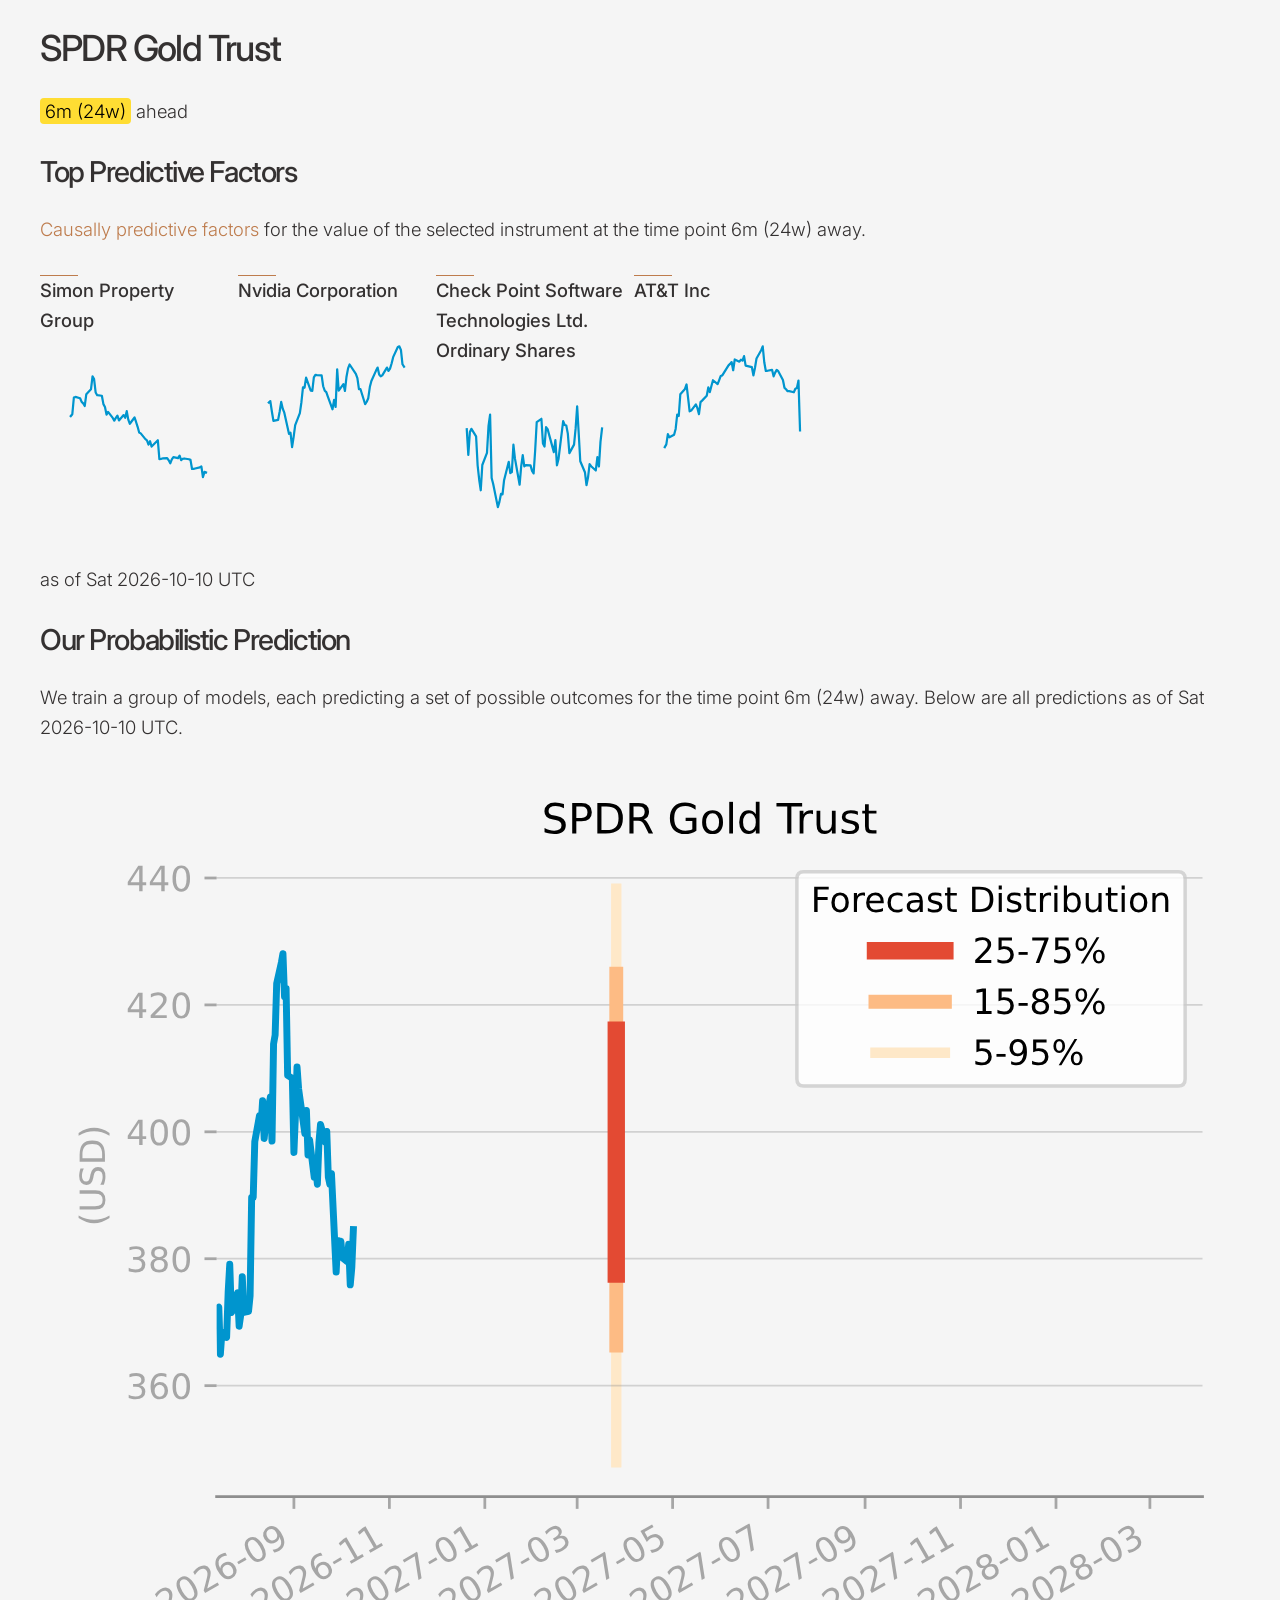
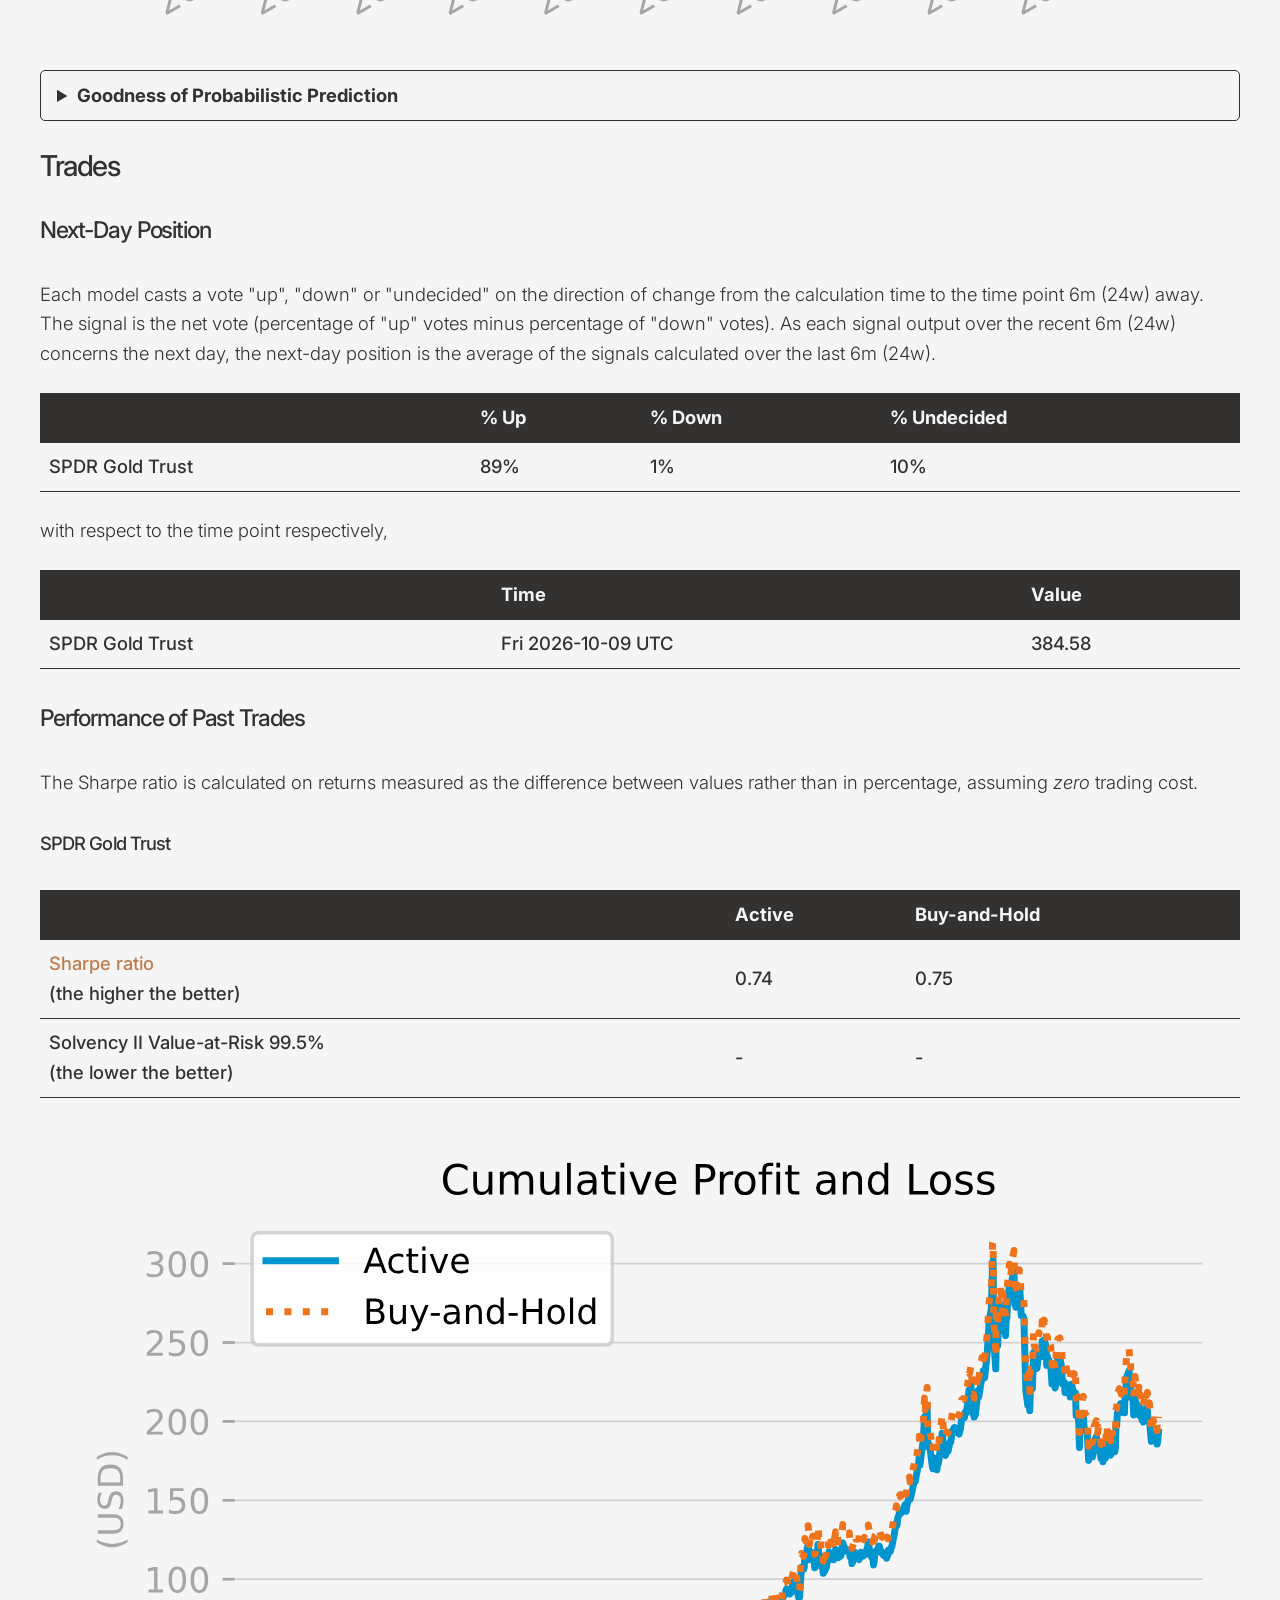
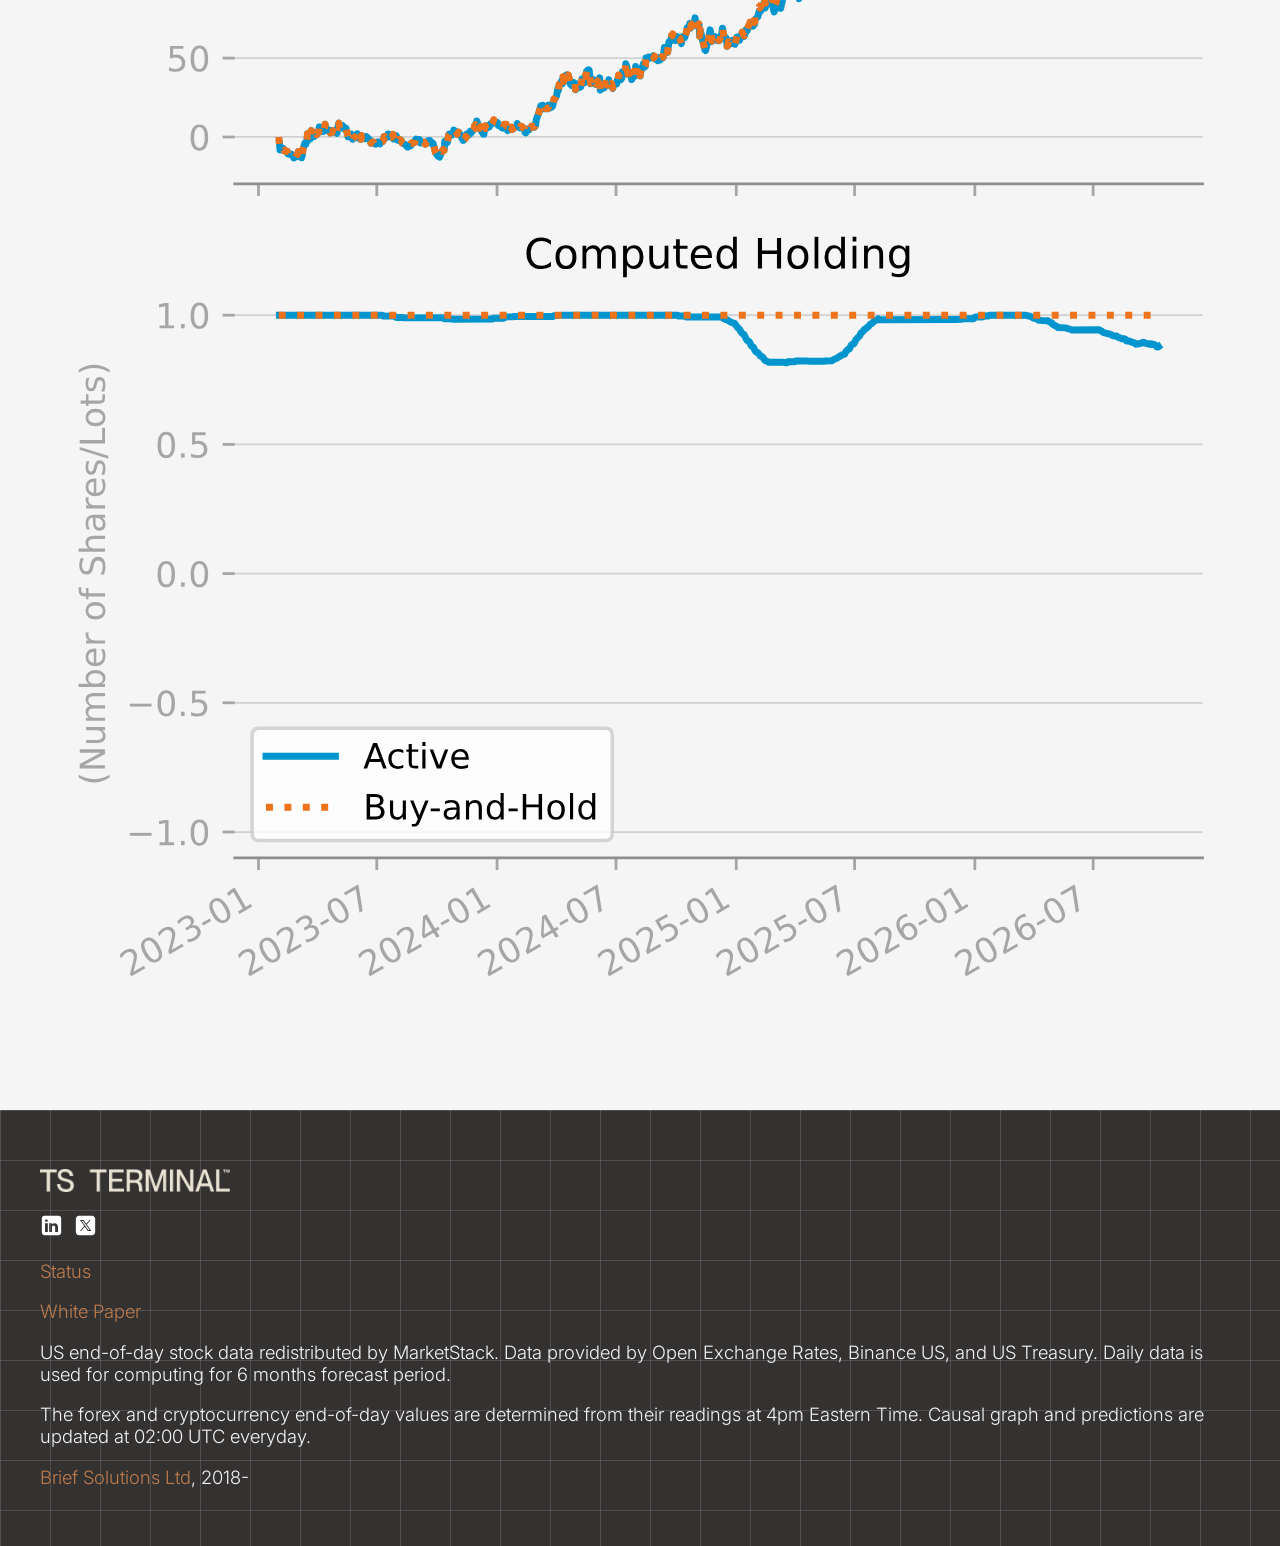
==== commit 06f64ead: "add 2026-10-10 pages" ====
--- a/gld.html
+++ b/gld.html
@@ -42,13 +42,13 @@
   <div class="small-multiples">
     
     <div class="small-multiples-child">
-      <p class="small-multiples-title">Nvidia Corporation</p>
+      <p class="small-multiples-title">Simon Property Group</p>
       <svg xmlns:xlink="http://www.w3.org/1999/xlink" viewBox="0 0 172.8 129.6" xmlns="http://www.w3.org/2000/svg" version="1.1">
  <metadata>
   <rdf:RDF xmlns:dc="http://purl.org/dc/elements/1.1/" xmlns:cc="http://creativecommons.org/ns#" xmlns:rdf="http://www.w3.org/1999/02/22-rdf-syntax-ns#">
    <cc:Work>
     <dc:type rdf:resource="http://purl.org/dc/dcmitype/StillImage"/>
-    <dc:date>2026-10-04T10:01:30.174274</dc:date>
+    <dc:date>2026-10-11T14:51:42.793264</dc:date>
     <dc:format>image/svg+xml</dc:format>
     <dc:creator>
      <cc:Agent>
@@ -64,72 +64,72 @@
  <g id="figure_1">
   <g id="axes_1">
    <g id="line2d_1">
-    <path d="M 27.687273 96.520736 
-L 29.086646 81.67602 
-L 30.486019 84.442629 
-L 31.885392 67.553926 
-L 36.083511 82.894154 
-L 37.482884 65.819634 
-L 38.882257 64.374391 
-L 40.28163 74.904022 
-L 41.681003 84.38069 
-L 45.879122 83.410312 
-L 47.278495 75.131132 
-L 48.677868 65.282829 
-L 50.077241 72.09612 
-L 51.476614 76.060217 
-L 55.674734 97.387882 
-L 57.074107 96.355565 
-L 58.47348 110.808 
-L 59.872853 100.422893 
-L 61.272226 88.633835 
-L 65.470345 76.473143 
-L 66.869718 65.530585 
-L 68.269091 50.500053 
-L 69.668464 50.974919 
-L 71.067837 40.71369 
-L 75.265956 53.947991 
-L 76.665329 54.051223 
-L 78.064702 40.445287 
-L 79.464075 37.947081 
-L 80.863448 38.236129 
-L 85.061567 38.545824 
-L 86.46094 49.426443 
-L 87.860313 53.927345 
-L 89.259687 55.393234 
-L 90.65906 59.790904 
-L 94.857179 72.674218 
-L 96.256552 63.238842 
-L 97.655925 70.23795 
-L 99.055298 32.413863 
-L 100.454671 53.947991 
-L 104.65279 47.279224 
-L 106.052163 54.175101 
-L 107.451536 39.784604 
-L 108.850909 31.443485 
-L 110.250282 27.500035 
-L 115.847774 37.059288 
-L 117.247147 41.312433 
-L 118.64652 52.275638 
-L 120.045893 52.420162 
-L 124.244013 67.553926 
-L 125.643386 65.05572 
-L 127.042759 61.483904 
-L 128.442132 50.252297 
-L 129.841505 44.20292 
-L 134.039624 33.652643 
-L 135.438997 30.576339 
-L 136.83837 37.513508 
-L 138.237743 39.433617 
-L 139.637116 38.421946 
-L 143.835235 30.596985 
-L 145.234608 34.00363 
-L 146.633981 31.588009 
-L 148.033354 26.467718 
-L 149.432727 20.088 
-" clip-path="url(#pc65cf8270b)" style="fill: none; stroke: #0095ce; stroke-width: 2; stroke-linecap: square"/>
+    <path d="M 27.687273 55.856407 
+L 29.086646 54.163091 
+L 30.486019 39.132009 
+L 31.885392 38.644891 
+L 36.083511 39.827893 
+L 37.482884 43.075349 
+L 38.882257 44.397527 
+L 40.28163 46.763531 
+L 41.681003 36.139711 
+L 45.879122 31.755645 
+L 47.278495 20.088 
+L 48.677868 22.616376 
+L 50.077241 34.608767 
+L 51.476614 37.090751 
+L 55.674734 37.57787 
+L 57.074107 45.139803 
+L 58.47348 47.668179 
+L 59.872853 54.580621 
+L 61.272226 52.075441 
+L 65.470345 57.549723 
+L 66.869718 59.915727 
+L 68.269091 57.526527 
+L 69.668464 55.415681 
+L 71.067837 59.799746 
+L 75.265956 54.951759 
+L 76.665329 57.410547 
+L 78.064702 51.449145 
+L 79.464075 59.057471 
+L 80.863448 62.792045 
+L 85.061567 57.132193 
+L 86.46094 61.168317 
+L 87.860313 65.529186 
+L 89.259687 70.678724 
+L 90.65906 71.444195 
+L 94.857179 76.640125 
+L 96.256552 77.68395 
+L 97.655925 81.557701 
+L 99.055298 78.495814 
+L 100.454671 83.320605 
+L 106.052163 77.660754 
+L 107.451536 94.709897 
+L 108.850909 94.385152 
+L 110.250282 94.014014 
+L 114.448401 93.689268 
+L 115.847774 95.70733 
+L 117.247147 98.398079 
+L 118.64652 94.849074 
+L 120.045893 92.877404 
+L 124.244013 93.666072 
+L 125.643386 91.416049 
+L 127.042759 95.568153 
+L 128.442132 94.315563 
+L 129.841505 94.03721 
+L 134.039624 94.709897 
+L 135.438997 95.2898 
+L 136.83837 103.454832 
+L 138.237743 103.338851 
+L 139.637116 103.014106 
+L 143.835235 101.970281 
+L 145.234608 101.181613 
+L 146.633981 110.808 
+L 148.033354 106.122385 
+L 149.432727 106.563111 
+" clip-path="url(#p855d8513a6)" style="fill: none; stroke: #0095ce; stroke-width: 2; stroke-linecap: square"/>
     <defs>
-     <path id="m0a0fb5d322" d="M 0 4.5 
+     <path id="m4b8ab07eb3" d="M 0 4.5 
 C 1.193414 4.5 2.338109 4.025852 3.181981 3.181981 
 C 4.025852 2.338109 4.5 1.193414 4.5 0 
 C 4.5 -1.193414 4.025852 -2.338109 3.181981 -3.181981 
@@ -141,76 +141,76 @@
 z
 " style="stroke: #8e8e8e; stroke-width: 2"/>
     </defs>
-    <g clip-path="url(#pc65cf8270b)">
-     <use data-time="2026-07-07" data-value="196.93" visibility="hidden" onmouseover="showData(event)" onmouseout="hideData(event)" ontouchstart="showData(event)" ontouchend="hideData(event)" pointer-events="all" xlink:href="#m0a0fb5d322" x="27.687273" y="96.520736" style="fill: #0095ce; stroke: #8e8e8e; stroke-width: 2"/>
-     <use data-time="2026-07-08" data-value="204.12" visibility="hidden" onmouseover="showData(event)" onmouseout="hideData(event)" ontouchstart="showData(event)" ontouchend="hideData(event)" pointer-events="all" xlink:href="#m0a0fb5d322" x="29.086646" y="81.67602" style="fill: #0095ce; stroke: #8e8e8e; stroke-width: 2"/>
-     <use data-time="2026-07-09" data-value="202.78" visibility="hidden" onmouseover="showData(event)" onmouseout="hideData(event)" ontouchstart="showData(event)" ontouchend="hideData(event)" pointer-events="all" xlink:href="#m0a0fb5d322" x="30.486019" y="84.442629" style="fill: #0095ce; stroke: #8e8e8e; stroke-width: 2"/>
-     <use data-time="2026-07-10" data-value="210.96" visibility="hidden" onmouseover="showData(event)" onmouseout="hideData(event)" ontouchstart="showData(event)" ontouchend="hideData(event)" pointer-events="all" xlink:href="#m0a0fb5d322" x="31.885392" y="67.553926" style="fill: #0095ce; stroke: #8e8e8e; stroke-width: 2"/>
-     <use data-time="2026-07-13" data-value="203.53" visibility="hidden" onmouseover="showData(event)" onmouseout="hideData(event)" ontouchstart="showData(event)" ontouchend="hideData(event)" pointer-events="all" xlink:href="#m0a0fb5d322" x="36.083511" y="82.894154" style="fill: #0095ce; stroke: #8e8e8e; stroke-width: 2"/>
-     <use data-time="2026-07-14" data-value="211.8" visibility="hidden" onmouseover="showData(event)" onmouseout="hideData(event)" ontouchstart="showData(event)" ontouchend="hideData(event)" pointer-events="all" xlink:href="#m0a0fb5d322" x="37.482884" y="65.819634" style="fill: #0095ce; stroke: #8e8e8e; stroke-width: 2"/>
-     <use data-time="2026-07-15" data-value="212.5" visibility="hidden" onmouseover="showData(event)" onmouseout="hideData(event)" ontouchstart="showData(event)" ontouchend="hideData(event)" pointer-events="all" xlink:href="#m0a0fb5d322" x="38.882257" y="64.374391" style="fill: #0095ce; stroke: #8e8e8e; stroke-width: 2"/>
-     <use data-time="2026-07-16" data-value="207.4" visibility="hidden" onmouseover="showData(event)" onmouseout="hideData(event)" ontouchstart="showData(event)" ontouchend="hideData(event)" pointer-events="all" xlink:href="#m0a0fb5d322" x="40.28163" y="74.904022" style="fill: #0095ce; stroke: #8e8e8e; stroke-width: 2"/>
-     <use data-time="2026-07-17" data-value="202.81" visibility="hidden" onmouseover="showData(event)" onmouseout="hideData(event)" ontouchstart="showData(event)" ontouchend="hideData(event)" pointer-events="all" xlink:href="#m0a0fb5d322" x="41.681003" y="84.38069" style="fill: #0095ce; stroke: #8e8e8e; stroke-width: 2"/>
-     <use data-time="2026-07-20" data-value="203.28" visibility="hidden" onmouseover="showData(event)" onmouseout="hideData(event)" ontouchstart="showData(event)" ontouchend="hideData(event)" pointer-events="all" xlink:href="#m0a0fb5d322" x="45.879122" y="83.410312" style="fill: #0095ce; stroke: #8e8e8e; stroke-width: 2"/>
-     <use data-time="2026-07-21" data-value="207.29" visibility="hidden" onmouseover="showData(event)" onmouseout="hideData(event)" ontouchstart="showData(event)" ontouchend="hideData(event)" pointer-events="all" xlink:href="#m0a0fb5d322" x="47.278495" y="75.131132" style="fill: #0095ce; stroke: #8e8e8e; stroke-width: 2"/>
-     <use data-time="2026-07-22" data-value="212.06" visibility="hidden" onmouseover="showData(event)" onmouseout="hideData(event)" ontouchstart="showData(event)" ontouchend="hideData(event)" pointer-events="all" xlink:href="#m0a0fb5d322" x="48.677868" y="65.282829" style="fill: #0095ce; stroke: #8e8e8e; stroke-width: 2"/>
-     <use data-time="2026-07-23" data-value="208.76" visibility="hidden" onmouseover="showData(event)" onmouseout="hideData(event)" ontouchstart="showData(event)" ontouchend="hideData(event)" pointer-events="all" xlink:href="#m0a0fb5d322" x="50.077241" y="72.09612" style="fill: #0095ce; stroke: #8e8e8e; stroke-width: 2"/>
-     <use data-time="2026-07-24" data-value="206.84" visibility="hidden" onmouseover="showData(event)" onmouseout="hideData(event)" ontouchstart="showData(event)" ontouchend="hideData(event)" pointer-events="all" xlink:href="#m0a0fb5d322" x="51.476614" y="76.060217" style="fill: #0095ce; stroke: #8e8e8e; stroke-width: 2"/>
-     <use data-time="2026-07-27" data-value="196.51" visibility="hidden" onmouseover="showData(event)" onmouseout="hideData(event)" ontouchstart="showData(event)" ontouchend="hideData(event)" pointer-events="all" xlink:href="#m0a0fb5d322" x="55.674734" y="97.387882" style="fill: #0095ce; stroke: #8e8e8e; stroke-width: 2"/>
-     <use data-time="2026-07-28" data-value="197.01" visibility="hidden" onmouseover="showData(event)" onmouseout="hideData(event)" ontouchstart="showData(event)" ontouchend="hideData(event)" pointer-events="all" xlink:href="#m0a0fb5d322" x="57.074107" y="96.355565" style="fill: #0095ce; stroke: #8e8e8e; stroke-width: 2"/>
-     <use data-time="2026-07-29" data-value="190.01" visibility="hidden" onmouseover="showData(event)" onmouseout="hideData(event)" ontouchstart="showData(event)" ontouchend="hideData(event)" pointer-events="all" xlink:href="#m0a0fb5d322" x="58.47348" y="110.808" style="fill: #0095ce; stroke: #8e8e8e; stroke-width: 2"/>
-     <use data-time="2026-07-30" data-value="195.04" visibility="hidden" onmouseover="showData(event)" onmouseout="hideData(event)" ontouchstart="showData(event)" ontouchend="hideData(event)" pointer-events="all" xlink:href="#m0a0fb5d322" x="59.872853" y="100.422893" style="fill: #0095ce; stroke: #8e8e8e; stroke-width: 2"/>
-     <use data-time="2026-07-31" data-value="200.75" visibility="hidden" onmouseover="showData(event)" onmouseout="hideData(event)" ontouchstart="showData(event)" ontouchend="hideData(event)" pointer-events="all" xlink:href="#m0a0fb5d322" x="61.272226" y="88.633835" style="fill: #0095ce; stroke: #8e8e8e; stroke-width: 2"/>
-     <use data-time="2026-08-03" data-value="206.64" visibility="hidden" onmouseover="showData(event)" onmouseout="hideData(event)" ontouchstart="showData(event)" ontouchend="hideData(event)" pointer-events="all" xlink:href="#m0a0fb5d322" x="65.470345" y="76.473143" style="fill: #0095ce; stroke: #8e8e8e; stroke-width: 2"/>
-     <use data-time="2026-08-04" data-value="211.94" visibility="hidden" onmouseover="showData(event)" onmouseout="hideData(event)" ontouchstart="showData(event)" ontouchend="hideData(event)" pointer-events="all" xlink:href="#m0a0fb5d322" x="66.869718" y="65.530585" style="fill: #0095ce; stroke: #8e8e8e; stroke-width: 2"/>
-     <use data-time="2026-08-05" data-value="219.22" visibility="hidden" onmouseover="showData(event)" onmouseout="hideData(event)" ontouchstart="showData(event)" ontouchend="hideData(event)" pointer-events="all" xlink:href="#m0a0fb5d322" x="68.269091" y="50.500053" style="fill: #0095ce; stroke: #8e8e8e; stroke-width: 2"/>
-     <use data-time="2026-08-06" data-value="218.99" visibility="hidden" onmouseover="showData(event)" onmouseout="hideData(event)" ontouchstart="showData(event)" ontouchend="hideData(event)" pointer-events="all" xlink:href="#m0a0fb5d322" x="69.668464" y="50.974919" style="fill: #0095ce; stroke: #8e8e8e; stroke-width: 2"/>
-     <use data-time="2026-08-07" data-value="223.96" visibility="hidden" onmouseover="showData(event)" onmouseout="hideData(event)" ontouchstart="showData(event)" ontouchend="hideData(event)" pointer-events="all" xlink:href="#m0a0fb5d322" x="71.067837" y="40.71369" style="fill: #0095ce; stroke: #8e8e8e; stroke-width: 2"/>
-     <use data-time="2026-08-10" data-value="217.55" visibility="hidden" onmouseover="showData(event)" onmouseout="hideData(event)" ontouchstart="showData(event)" ontouchend="hideData(event)" pointer-events="all" xlink:href="#m0a0fb5d322" x="75.265956" y="53.947991" style="fill: #0095ce; stroke: #8e8e8e; stroke-width: 2"/>
-     <use data-time="2026-08-11" data-value="217.5" visibility="hidden" onmouseover="showData(event)" onmouseout="hideData(event)" ontouchstart="showData(event)" ontouchend="hideData(event)" pointer-events="all" xlink:href="#m0a0fb5d322" x="76.665329" y="54.051223" style="fill: #0095ce; stroke: #8e8e8e; stroke-width: 2"/>
-     <use data-time="2026-08-12" data-value="224.09" visibility="hidden" onmouseover="showData(event)" onmouseout="hideData(event)" ontouchstart="showData(event)" ontouchend="hideData(event)" pointer-events="all" xlink:href="#m0a0fb5d322" x="78.064702" y="40.445287" style="fill: #0095ce; stroke: #8e8e8e; stroke-width: 2"/>
-     <use data-time="2026-08-13" data-value="225.3" visibility="hidden" onmouseover="showData(event)" onmouseout="hideData(event)" ontouchstart="showData(event)" ontouchend="hideData(event)" pointer-events="all" xlink:href="#m0a0fb5d322" x="79.464075" y="37.947081" style="fill: #0095ce; stroke: #8e8e8e; stroke-width: 2"/>
-     <use data-time="2026-08-14" data-value="225.16" visibility="hidden" onmouseover="showData(event)" onmouseout="hideData(event)" ontouchstart="showData(event)" ontouchend="hideData(event)" pointer-events="all" xlink:href="#m0a0fb5d322" x="80.863448" y="38.236129" style="fill: #0095ce; stroke: #8e8e8e; stroke-width: 2"/>
-     <use data-time="2026-08-17" data-value="225.01" visibility="hidden" onmouseover="showData(event)" onmouseout="hideData(event)" ontouchstart="showData(event)" ontouchend="hideData(event)" pointer-events="all" xlink:href="#m0a0fb5d322" x="85.061567" y="38.545824" style="fill: #0095ce; stroke: #8e8e8e; stroke-width: 2"/>
-     <use data-time="2026-08-18" data-value="219.74" visibility="hidden" onmouseover="showData(event)" onmouseout="hideData(event)" ontouchstart="showData(event)" ontouchend="hideData(event)" pointer-events="all" xlink:href="#m0a0fb5d322" x="86.46094" y="49.426443" style="fill: #0095ce; stroke: #8e8e8e; stroke-width: 2"/>
-     <use data-time="2026-08-19" data-value="217.56" visibility="hidden" onmouseover="showData(event)" onmouseout="hideData(event)" ontouchstart="showData(event)" ontouchend="hideData(event)" pointer-events="all" xlink:href="#m0a0fb5d322" x="87.860313" y="53.927345" style="fill: #0095ce; stroke: #8e8e8e; stroke-width: 2"/>
-     <use data-time="2026-08-20" data-value="216.85" visibility="hidden" onmouseover="showData(event)" onmouseout="hideData(event)" ontouchstart="showData(event)" ontouchend="hideData(event)" pointer-events="all" xlink:href="#m0a0fb5d322" x="89.259687" y="55.393234" style="fill: #0095ce; stroke: #8e8e8e; stroke-width: 2"/>
-     <use data-time="2026-08-21" data-value="214.72" visibility="hidden" onmouseover="showData(event)" onmouseout="hideData(event)" ontouchstart="showData(event)" ontouchend="hideData(event)" pointer-events="all" xlink:href="#m0a0fb5d322" x="90.65906" y="59.790904" style="fill: #0095ce; stroke: #8e8e8e; stroke-width: 2"/>
-     <use data-time="2026-08-24" data-value="208.48" visibility="hidden" onmouseover="showData(event)" onmouseout="hideData(event)" ontouchstart="showData(event)" ontouchend="hideData(event)" pointer-events="all" xlink:href="#m0a0fb5d322" x="94.857179" y="72.674218" style="fill: #0095ce; stroke: #8e8e8e; stroke-width: 2"/>
-     <use data-time="2026-08-25" data-value="213.05" visibility="hidden" onmouseover="showData(event)" onmouseout="hideData(event)" ontouchstart="showData(event)" ontouchend="hideData(event)" pointer-events="all" xlink:href="#m0a0fb5d322" x="96.256552" y="63.238842" style="fill: #0095ce; stroke: #8e8e8e; stroke-width: 2"/>
-     <use data-time="2026-08-26" data-value="209.66" visibility="hidden" onmouseover="showData(event)" onmouseout="hideData(event)" ontouchstart="showData(event)" ontouchend="hideData(event)" pointer-events="all" xlink:href="#m0a0fb5d322" x="97.655925" y="70.23795" style="fill: #0095ce; stroke: #8e8e8e; stroke-width: 2"/>
-     <use data-time="2026-08-27" data-value="227.98" visibility="hidden" onmouseover="showData(event)" onmouseout="hideData(event)" ontouchstart="showData(event)" ontouchend="hideData(event)" pointer-events="all" xlink:href="#m0a0fb5d322" x="99.055298" y="32.413863" style="fill: #0095ce; stroke: #8e8e8e; stroke-width: 2"/>
-     <use data-time="2026-08-28" data-value="217.55" visibility="hidden" onmouseover="showData(event)" onmouseout="hideData(event)" ontouchstart="showData(event)" ontouchend="hideData(event)" pointer-events="all" xlink:href="#m0a0fb5d322" x="100.454671" y="53.947991" style="fill: #0095ce; stroke: #8e8e8e; stroke-width: 2"/>
-     <use data-time="2026-08-31" data-value="220.78" visibility="hidden" onmouseover="showData(event)" onmouseout="hideData(event)" ontouchstart="showData(event)" ontouchend="hideData(event)" pointer-events="all" xlink:href="#m0a0fb5d322" x="104.65279" y="47.279224" style="fill: #0095ce; stroke: #8e8e8e; stroke-width: 2"/>
-     <use data-time="2026-09-01" data-value="217.44" visibility="hidden" onmouseover="showData(event)" onmouseout="hideData(event)" ontouchstart="showData(event)" ontouchend="hideData(event)" pointer-events="all" xlink:href="#m0a0fb5d322" x="106.052163" y="54.175101" style="fill: #0095ce; stroke: #8e8e8e; stroke-width: 2"/>
-     <use data-time="2026-09-02" data-value="224.41" visibility="hidden" onmouseover="showData(event)" onmouseout="hideData(event)" ontouchstart="showData(event)" ontouchend="hideData(event)" pointer-events="all" xlink:href="#m0a0fb5d322" x="107.451536" y="39.784604" style="fill: #0095ce; stroke: #8e8e8e; stroke-width: 2"/>
-     <use data-time="2026-09-03" data-value="228.45" visibility="hidden" onmouseover="showData(event)" onmouseout="hideData(event)" ontouchstart="showData(event)" ontouchend="hideData(event)" pointer-events="all" xlink:href="#m0a0fb5d322" x="108.850909" y="31.443485" style="fill: #0095ce; stroke: #8e8e8e; stroke-width: 2"/>
-     <use data-time="2026-09-04" data-value="230.36" visibility="hidden" onmouseover="showData(event)" onmouseout="hideData(event)" ontouchstart="showData(event)" ontouchend="hideData(event)" pointer-events="all" xlink:href="#m0a0fb5d322" x="110.250282" y="27.500035" style="fill: #0095ce; stroke: #8e8e8e; stroke-width: 2"/>
-     <use data-time="2026-09-08" data-value="225.73" visibility="hidden" onmouseover="showData(event)" onmouseout="hideData(event)" ontouchstart="showData(event)" ontouchend="hideData(event)" pointer-events="all" xlink:href="#m0a0fb5d322" x="115.847774" y="37.059288" style="fill: #0095ce; stroke: #8e8e8e; stroke-width: 2"/>
-     <use data-time="2026-09-09" data-value="223.67" visibility="hidden" onmouseover="showData(event)" onmouseout="hideData(event)" ontouchstart="showData(event)" ontouchend="hideData(event)" pointer-events="all" xlink:href="#m0a0fb5d322" x="117.247147" y="41.312433" style="fill: #0095ce; stroke: #8e8e8e; stroke-width: 2"/>
-     <use data-time="2026-09-10" data-value="218.36" visibility="hidden" onmouseover="showData(event)" onmouseout="hideData(event)" ontouchstart="showData(event)" ontouchend="hideData(event)" pointer-events="all" xlink:href="#m0a0fb5d322" x="118.64652" y="52.275638" style="fill: #0095ce; stroke: #8e8e8e; stroke-width: 2"/>
-     <use data-time="2026-09-11" data-value="218.29" visibility="hidden" onmouseover="showData(event)" onmouseout="hideData(event)" ontouchstart="showData(event)" ontouchend="hideData(event)" pointer-events="all" xlink:href="#m0a0fb5d322" x="120.045893" y="52.420162" style="fill: #0095ce; stroke: #8e8e8e; stroke-width: 2"/>
-     <use data-time="2026-09-14" data-value="210.96" visibility="hidden" onmouseover="showData(event)" onmouseout="hideData(event)" ontouchstart="showData(event)" ontouchend="hideData(event)" pointer-events="all" xlink:href="#m0a0fb5d322" x="124.244013" y="67.553926" style="fill: #0095ce; stroke: #8e8e8e; stroke-width: 2"/>
-     <use data-time="2026-09-15" data-value="212.17" visibility="hidden" onmouseover="showData(event)" onmouseout="hideData(event)" ontouchstart="showData(event)" ontouchend="hideData(event)" pointer-events="all" xlink:href="#m0a0fb5d322" x="125.643386" y="65.05572" style="fill: #0095ce; stroke: #8e8e8e; stroke-width: 2"/>
-     <use data-time="2026-09-16" data-value="213.9" visibility="hidden" onmouseover="showData(event)" onmouseout="hideData(event)" ontouchstart="showData(event)" ontouchend="hideData(event)" pointer-events="all" xlink:href="#m0a0fb5d322" x="127.042759" y="61.483904" style="fill: #0095ce; stroke: #8e8e8e; stroke-width: 2"/>
-     <use data-time="2026-09-17" data-value="219.34" visibility="hidden" onmouseover="showData(event)" onmouseout="hideData(event)" ontouchstart="showData(event)" ontouchend="hideData(event)" pointer-events="all" xlink:href="#m0a0fb5d322" x="128.442132" y="50.252297" style="fill: #0095ce; stroke: #8e8e8e; stroke-width: 2"/>
-     <use data-time="2026-09-18" data-value="222.27" visibility="hidden" onmouseover="showData(event)" onmouseout="hideData(event)" ontouchstart="showData(event)" ontouchend="hideData(event)" pointer-events="all" xlink:href="#m0a0fb5d322" x="129.841505" y="44.20292" style="fill: #0095ce; stroke: #8e8e8e; stroke-width: 2"/>
-     <use data-time="2026-09-21" data-value="227.38" visibility="hidden" onmouseover="showData(event)" onmouseout="hideData(event)" ontouchstart="showData(event)" ontouchend="hideData(event)" pointer-events="all" xlink:href="#m0a0fb5d322" x="134.039624" y="33.652643" style="fill: #0095ce; stroke: #8e8e8e; stroke-width: 2"/>
-     <use data-time="2026-09-22" data-value="228.87" visibility="hidden" onmouseover="showData(event)" onmouseout="hideData(event)" ontouchstart="showData(event)" ontouchend="hideData(event)" pointer-events="all" xlink:href="#m0a0fb5d322" x="135.438997" y="30.576339" style="fill: #0095ce; stroke: #8e8e8e; stroke-width: 2"/>
-     <use data-time="2026-09-23" data-value="225.51" visibility="hidden" onmouseover="showData(event)" onmouseout="hideData(event)" ontouchstart="showData(event)" ontouchend="hideData(event)" pointer-events="all" xlink:href="#m0a0fb5d322" x="136.83837" y="37.513508" style="fill: #0095ce; stroke: #8e8e8e; stroke-width: 2"/>
-     <use data-time="2026-09-24" data-value="224.58" visibility="hidden" onmouseover="showData(event)" onmouseout="hideData(event)" ontouchstart="showData(event)" ontouchend="hideData(event)" pointer-events="all" xlink:href="#m0a0fb5d322" x="138.237743" y="39.433617" style="fill: #0095ce; stroke: #8e8e8e; stroke-width: 2"/>
-     <use data-time="2026-09-25" data-value="225.07" visibility="hidden" onmouseover="showData(event)" onmouseout="hideData(event)" ontouchstart="showData(event)" ontouchend="hideData(event)" pointer-events="all" xlink:href="#m0a0fb5d322" x="139.637116" y="38.421946" style="fill: #0095ce; stroke: #8e8e8e; stroke-width: 2"/>
-     <use data-time="2026-09-28" data-value="228.86" visibility="hidden" onmouseover="showData(event)" onmouseout="hideData(event)" ontouchstart="showData(event)" ontouchend="hideData(event)" pointer-events="all" xlink:href="#m0a0fb5d322" x="143.835235" y="30.596985" style="fill: #0095ce; stroke: #8e8e8e; stroke-width: 2"/>
-     <use data-time="2026-09-29" data-value="227.21" visibility="hidden" onmouseover="showData(event)" onmouseout="hideData(event)" ontouchstart="showData(event)" ontouchend="hideData(event)" pointer-events="all" xlink:href="#m0a0fb5d322" x="145.234608" y="34.00363" style="fill: #0095ce; stroke: #8e8e8e; stroke-width: 2"/>
-     <use data-time="2026-09-30" data-value="228.38" visibility="hidden" onmouseover="showData(event)" onmouseout="hideData(event)" ontouchstart="showData(event)" ontouchend="hideData(event)" pointer-events="all" xlink:href="#m0a0fb5d322" x="146.633981" y="31.588009" style="fill: #0095ce; stroke: #8e8e8e; stroke-width: 2"/>
-     <use data-time="2026-10-01" data-value="230.86" visibility="hidden" onmouseover="showData(event)" onmouseout="hideData(event)" ontouchstart="showData(event)" ontouchend="hideData(event)" pointer-events="all" xlink:href="#m0a0fb5d322" x="148.033354" y="26.467718" style="fill: #0095ce; stroke: #8e8e8e; stroke-width: 2"/>
-     <use data-time="2026-10-02" data-value="233.95" visibility="hidden" onmouseover="showData(event)" onmouseout="hideData(event)" ontouchstart="showData(event)" ontouchend="hideData(event)" pointer-events="all" xlink:href="#m0a0fb5d322" x="149.432727" y="20.088" style="fill: #0095ce; stroke: #8e8e8e; stroke-width: 2"/>
+    <g clip-path="url(#p855d8513a6)">
+     <use data-time="2026-07-14" data-value="221.28" visibility="hidden" onmouseover="showData(event)" onmouseout="hideData(event)" ontouchstart="showData(event)" ontouchend="hideData(event)" pointer-events="all" xlink:href="#m4b8ab07eb3" x="27.687273" y="55.856407" style="fill: #0095ce; stroke: #8e8e8e; stroke-width: 2"/>
+     <use data-time="2026-07-15" data-value="222.01" visibility="hidden" onmouseover="showData(event)" onmouseout="hideData(event)" ontouchstart="showData(event)" ontouchend="hideData(event)" pointer-events="all" xlink:href="#m4b8ab07eb3" x="29.086646" y="54.163091" style="fill: #0095ce; stroke: #8e8e8e; stroke-width: 2"/>
+     <use data-time="2026-07-16" data-value="228.49" visibility="hidden" onmouseover="showData(event)" onmouseout="hideData(event)" ontouchstart="showData(event)" ontouchend="hideData(event)" pointer-events="all" xlink:href="#m4b8ab07eb3" x="30.486019" y="39.132009" style="fill: #0095ce; stroke: #8e8e8e; stroke-width: 2"/>
+     <use data-time="2026-07-17" data-value="228.7" visibility="hidden" onmouseover="showData(event)" onmouseout="hideData(event)" ontouchstart="showData(event)" ontouchend="hideData(event)" pointer-events="all" xlink:href="#m4b8ab07eb3" x="31.885392" y="38.644891" style="fill: #0095ce; stroke: #8e8e8e; stroke-width: 2"/>
+     <use data-time="2026-07-20" data-value="228.19" visibility="hidden" onmouseover="showData(event)" onmouseout="hideData(event)" ontouchstart="showData(event)" ontouchend="hideData(event)" pointer-events="all" xlink:href="#m4b8ab07eb3" x="36.083511" y="39.827893" style="fill: #0095ce; stroke: #8e8e8e; stroke-width: 2"/>
+     <use data-time="2026-07-21" data-value="226.79" visibility="hidden" onmouseover="showData(event)" onmouseout="hideData(event)" ontouchstart="showData(event)" ontouchend="hideData(event)" pointer-events="all" xlink:href="#m4b8ab07eb3" x="37.482884" y="43.075349" style="fill: #0095ce; stroke: #8e8e8e; stroke-width: 2"/>
+     <use data-time="2026-07-22" data-value="226.22" visibility="hidden" onmouseover="showData(event)" onmouseout="hideData(event)" ontouchstart="showData(event)" ontouchend="hideData(event)" pointer-events="all" xlink:href="#m4b8ab07eb3" x="38.882257" y="44.397527" style="fill: #0095ce; stroke: #8e8e8e; stroke-width: 2"/>
+     <use data-time="2026-07-23" data-value="225.2" visibility="hidden" onmouseover="showData(event)" onmouseout="hideData(event)" ontouchstart="showData(event)" ontouchend="hideData(event)" pointer-events="all" xlink:href="#m4b8ab07eb3" x="40.28163" y="46.763531" style="fill: #0095ce; stroke: #8e8e8e; stroke-width: 2"/>
+     <use data-time="2026-07-24" data-value="229.78" visibility="hidden" onmouseover="showData(event)" onmouseout="hideData(event)" ontouchstart="showData(event)" ontouchend="hideData(event)" pointer-events="all" xlink:href="#m4b8ab07eb3" x="41.681003" y="36.139711" style="fill: #0095ce; stroke: #8e8e8e; stroke-width: 2"/>
+     <use data-time="2026-07-27" data-value="231.67" visibility="hidden" onmouseover="showData(event)" onmouseout="hideData(event)" ontouchstart="showData(event)" ontouchend="hideData(event)" pointer-events="all" xlink:href="#m4b8ab07eb3" x="45.879122" y="31.755645" style="fill: #0095ce; stroke: #8e8e8e; stroke-width: 2"/>
+     <use data-time="2026-07-28" data-value="236.7" visibility="hidden" onmouseover="showData(event)" onmouseout="hideData(event)" ontouchstart="showData(event)" ontouchend="hideData(event)" pointer-events="all" xlink:href="#m4b8ab07eb3" x="47.278495" y="20.088" style="fill: #0095ce; stroke: #8e8e8e; stroke-width: 2"/>
+     <use data-time="2026-07-29" data-value="235.61" visibility="hidden" onmouseover="showData(event)" onmouseout="hideData(event)" ontouchstart="showData(event)" ontouchend="hideData(event)" pointer-events="all" xlink:href="#m4b8ab07eb3" x="48.677868" y="22.616376" style="fill: #0095ce; stroke: #8e8e8e; stroke-width: 2"/>
+     <use data-time="2026-07-30" data-value="230.44" visibility="hidden" onmouseover="showData(event)" onmouseout="hideData(event)" ontouchstart="showData(event)" ontouchend="hideData(event)" pointer-events="all" xlink:href="#m4b8ab07eb3" x="50.077241" y="34.608767" style="fill: #0095ce; stroke: #8e8e8e; stroke-width: 2"/>
+     <use data-time="2026-07-31" data-value="229.37" visibility="hidden" onmouseover="showData(event)" onmouseout="hideData(event)" ontouchstart="showData(event)" ontouchend="hideData(event)" pointer-events="all" xlink:href="#m4b8ab07eb3" x="51.476614" y="37.090751" style="fill: #0095ce; stroke: #8e8e8e; stroke-width: 2"/>
+     <use data-time="2026-08-03" data-value="229.16" visibility="hidden" onmouseover="showData(event)" onmouseout="hideData(event)" ontouchstart="showData(event)" ontouchend="hideData(event)" pointer-events="all" xlink:href="#m4b8ab07eb3" x="55.674734" y="37.57787" style="fill: #0095ce; stroke: #8e8e8e; stroke-width: 2"/>
+     <use data-time="2026-08-04" data-value="225.9" visibility="hidden" onmouseover="showData(event)" onmouseout="hideData(event)" ontouchstart="showData(event)" ontouchend="hideData(event)" pointer-events="all" xlink:href="#m4b8ab07eb3" x="57.074107" y="45.139803" style="fill: #0095ce; stroke: #8e8e8e; stroke-width: 2"/>
+     <use data-time="2026-08-05" data-value="224.81" visibility="hidden" onmouseover="showData(event)" onmouseout="hideData(event)" ontouchstart="showData(event)" ontouchend="hideData(event)" pointer-events="all" xlink:href="#m4b8ab07eb3" x="58.47348" y="47.668179" style="fill: #0095ce; stroke: #8e8e8e; stroke-width: 2"/>
+     <use data-time="2026-08-06" data-value="221.83" visibility="hidden" onmouseover="showData(event)" onmouseout="hideData(event)" ontouchstart="showData(event)" ontouchend="hideData(event)" pointer-events="all" xlink:href="#m4b8ab07eb3" x="59.872853" y="54.580621" style="fill: #0095ce; stroke: #8e8e8e; stroke-width: 2"/>
+     <use data-time="2026-08-07" data-value="222.91" visibility="hidden" onmouseover="showData(event)" onmouseout="hideData(event)" ontouchstart="showData(event)" ontouchend="hideData(event)" pointer-events="all" xlink:href="#m4b8ab07eb3" x="61.272226" y="52.075441" style="fill: #0095ce; stroke: #8e8e8e; stroke-width: 2"/>
+     <use data-time="2026-08-10" data-value="220.55" visibility="hidden" onmouseover="showData(event)" onmouseout="hideData(event)" ontouchstart="showData(event)" ontouchend="hideData(event)" pointer-events="all" xlink:href="#m4b8ab07eb3" x="65.470345" y="57.549723" style="fill: #0095ce; stroke: #8e8e8e; stroke-width: 2"/>
+     <use data-time="2026-08-11" data-value="219.53" visibility="hidden" onmouseover="showData(event)" onmouseout="hideData(event)" ontouchstart="showData(event)" ontouchend="hideData(event)" pointer-events="all" xlink:href="#m4b8ab07eb3" x="66.869718" y="59.915727" style="fill: #0095ce; stroke: #8e8e8e; stroke-width: 2"/>
+     <use data-time="2026-08-12" data-value="220.56" visibility="hidden" onmouseover="showData(event)" onmouseout="hideData(event)" ontouchstart="showData(event)" ontouchend="hideData(event)" pointer-events="all" xlink:href="#m4b8ab07eb3" x="68.269091" y="57.526527" style="fill: #0095ce; stroke: #8e8e8e; stroke-width: 2"/>
+     <use data-time="2026-08-13" data-value="221.47" visibility="hidden" onmouseover="showData(event)" onmouseout="hideData(event)" ontouchstart="showData(event)" ontouchend="hideData(event)" pointer-events="all" xlink:href="#m4b8ab07eb3" x="69.668464" y="55.415681" style="fill: #0095ce; stroke: #8e8e8e; stroke-width: 2"/>
+     <use data-time="2026-08-14" data-value="219.58" visibility="hidden" onmouseover="showData(event)" onmouseout="hideData(event)" ontouchstart="showData(event)" ontouchend="hideData(event)" pointer-events="all" xlink:href="#m4b8ab07eb3" x="71.067837" y="59.799746" style="fill: #0095ce; stroke: #8e8e8e; stroke-width: 2"/>
+     <use data-time="2026-08-17" data-value="221.67" visibility="hidden" onmouseover="showData(event)" onmouseout="hideData(event)" ontouchstart="showData(event)" ontouchend="hideData(event)" pointer-events="all" xlink:href="#m4b8ab07eb3" x="75.265956" y="54.951759" style="fill: #0095ce; stroke: #8e8e8e; stroke-width: 2"/>
+     <use data-time="2026-08-18" data-value="220.61" visibility="hidden" onmouseover="showData(event)" onmouseout="hideData(event)" ontouchstart="showData(event)" ontouchend="hideData(event)" pointer-events="all" xlink:href="#m4b8ab07eb3" x="76.665329" y="57.410547" style="fill: #0095ce; stroke: #8e8e8e; stroke-width: 2"/>
+     <use data-time="2026-08-19" data-value="223.18" visibility="hidden" onmouseover="showData(event)" onmouseout="hideData(event)" ontouchstart="showData(event)" ontouchend="hideData(event)" pointer-events="all" xlink:href="#m4b8ab07eb3" x="78.064702" y="51.449145" style="fill: #0095ce; stroke: #8e8e8e; stroke-width: 2"/>
+     <use data-time="2026-08-20" data-value="219.9" visibility="hidden" onmouseover="showData(event)" onmouseout="hideData(event)" ontouchstart="showData(event)" ontouchend="hideData(event)" pointer-events="all" xlink:href="#m4b8ab07eb3" x="79.464075" y="59.057471" style="fill: #0095ce; stroke: #8e8e8e; stroke-width: 2"/>
+     <use data-time="2026-08-21" data-value="218.29" visibility="hidden" onmouseover="showData(event)" onmouseout="hideData(event)" ontouchstart="showData(event)" ontouchend="hideData(event)" pointer-events="all" xlink:href="#m4b8ab07eb3" x="80.863448" y="62.792045" style="fill: #0095ce; stroke: #8e8e8e; stroke-width: 2"/>
+     <use data-time="2026-08-24" data-value="220.73" visibility="hidden" onmouseover="showData(event)" onmouseout="hideData(event)" ontouchstart="showData(event)" ontouchend="hideData(event)" pointer-events="all" xlink:href="#m4b8ab07eb3" x="85.061567" y="57.132193" style="fill: #0095ce; stroke: #8e8e8e; stroke-width: 2"/>
+     <use data-time="2026-08-25" data-value="218.99" visibility="hidden" onmouseover="showData(event)" onmouseout="hideData(event)" ontouchstart="showData(event)" ontouchend="hideData(event)" pointer-events="all" xlink:href="#m4b8ab07eb3" x="86.46094" y="61.168317" style="fill: #0095ce; stroke: #8e8e8e; stroke-width: 2"/>
+     <use data-time="2026-08-26" data-value="217.11" visibility="hidden" onmouseover="showData(event)" onmouseout="hideData(event)" ontouchstart="showData(event)" ontouchend="hideData(event)" pointer-events="all" xlink:href="#m4b8ab07eb3" x="87.860313" y="65.529186" style="fill: #0095ce; stroke: #8e8e8e; stroke-width: 2"/>
+     <use data-time="2026-08-27" data-value="214.89" visibility="hidden" onmouseover="showData(event)" onmouseout="hideData(event)" ontouchstart="showData(event)" ontouchend="hideData(event)" pointer-events="all" xlink:href="#m4b8ab07eb3" x="89.259687" y="70.678724" style="fill: #0095ce; stroke: #8e8e8e; stroke-width: 2"/>
+     <use data-time="2026-08-28" data-value="214.56" visibility="hidden" onmouseover="showData(event)" onmouseout="hideData(event)" ontouchstart="showData(event)" ontouchend="hideData(event)" pointer-events="all" xlink:href="#m4b8ab07eb3" x="90.65906" y="71.444195" style="fill: #0095ce; stroke: #8e8e8e; stroke-width: 2"/>
+     <use data-time="2026-08-31" data-value="212.32" visibility="hidden" onmouseover="showData(event)" onmouseout="hideData(event)" ontouchstart="showData(event)" ontouchend="hideData(event)" pointer-events="all" xlink:href="#m4b8ab07eb3" x="94.857179" y="76.640125" style="fill: #0095ce; stroke: #8e8e8e; stroke-width: 2"/>
+     <use data-time="2026-09-01" data-value="211.87" visibility="hidden" onmouseover="showData(event)" onmouseout="hideData(event)" ontouchstart="showData(event)" ontouchend="hideData(event)" pointer-events="all" xlink:href="#m4b8ab07eb3" x="96.256552" y="77.68395" style="fill: #0095ce; stroke: #8e8e8e; stroke-width: 2"/>
+     <use data-time="2026-09-02" data-value="210.2" visibility="hidden" onmouseover="showData(event)" onmouseout="hideData(event)" ontouchstart="showData(event)" ontouchend="hideData(event)" pointer-events="all" xlink:href="#m4b8ab07eb3" x="97.655925" y="81.557701" style="fill: #0095ce; stroke: #8e8e8e; stroke-width: 2"/>
+     <use data-time="2026-09-03" data-value="211.52" visibility="hidden" onmouseover="showData(event)" onmouseout="hideData(event)" ontouchstart="showData(event)" ontouchend="hideData(event)" pointer-events="all" xlink:href="#m4b8ab07eb3" x="99.055298" y="78.495814" style="fill: #0095ce; stroke: #8e8e8e; stroke-width: 2"/>
+     <use data-time="2026-09-04" data-value="209.44" visibility="hidden" onmouseover="showData(event)" onmouseout="hideData(event)" ontouchstart="showData(event)" ontouchend="hideData(event)" pointer-events="all" xlink:href="#m4b8ab07eb3" x="100.454671" y="83.320605" style="fill: #0095ce; stroke: #8e8e8e; stroke-width: 2"/>
+     <use data-time="2026-09-08" data-value="211.88" visibility="hidden" onmouseover="showData(event)" onmouseout="hideData(event)" ontouchstart="showData(event)" ontouchend="hideData(event)" pointer-events="all" xlink:href="#m4b8ab07eb3" x="106.052163" y="77.660754" style="fill: #0095ce; stroke: #8e8e8e; stroke-width: 2"/>
+     <use data-time="2026-09-09" data-value="204.53" visibility="hidden" onmouseover="showData(event)" onmouseout="hideData(event)" ontouchstart="showData(event)" ontouchend="hideData(event)" pointer-events="all" xlink:href="#m4b8ab07eb3" x="107.451536" y="94.709897" style="fill: #0095ce; stroke: #8e8e8e; stroke-width: 2"/>
+     <use data-time="2026-09-10" data-value="204.67" visibility="hidden" onmouseover="showData(event)" onmouseout="hideData(event)" ontouchstart="showData(event)" ontouchend="hideData(event)" pointer-events="all" xlink:href="#m4b8ab07eb3" x="108.850909" y="94.385152" style="fill: #0095ce; stroke: #8e8e8e; stroke-width: 2"/>
+     <use data-time="2026-09-11" data-value="204.83" visibility="hidden" onmouseover="showData(event)" onmouseout="hideData(event)" ontouchstart="showData(event)" ontouchend="hideData(event)" pointer-events="all" xlink:href="#m4b8ab07eb3" x="110.250282" y="94.014014" style="fill: #0095ce; stroke: #8e8e8e; stroke-width: 2"/>
+     <use data-time="2026-09-14" data-value="204.97" visibility="hidden" onmouseover="showData(event)" onmouseout="hideData(event)" ontouchstart="showData(event)" ontouchend="hideData(event)" pointer-events="all" xlink:href="#m4b8ab07eb3" x="114.448401" y="93.689268" style="fill: #0095ce; stroke: #8e8e8e; stroke-width: 2"/>
+     <use data-time="2026-09-15" data-value="204.1" visibility="hidden" onmouseover="showData(event)" onmouseout="hideData(event)" ontouchstart="showData(event)" ontouchend="hideData(event)" pointer-events="all" xlink:href="#m4b8ab07eb3" x="115.847774" y="95.70733" style="fill: #0095ce; stroke: #8e8e8e; stroke-width: 2"/>
+     <use data-time="2026-09-16" data-value="202.94" visibility="hidden" onmouseover="showData(event)" onmouseout="hideData(event)" ontouchstart="showData(event)" ontouchend="hideData(event)" pointer-events="all" xlink:href="#m4b8ab07eb3" x="117.247147" y="98.398079" style="fill: #0095ce; stroke: #8e8e8e; stroke-width: 2"/>
+     <use data-time="2026-09-17" data-value="204.47" visibility="hidden" onmouseover="showData(event)" onmouseout="hideData(event)" ontouchstart="showData(event)" ontouchend="hideData(event)" pointer-events="all" xlink:href="#m4b8ab07eb3" x="118.64652" y="94.849074" style="fill: #0095ce; stroke: #8e8e8e; stroke-width: 2"/>
+     <use data-time="2026-09-18" data-value="205.32" visibility="hidden" onmouseover="showData(event)" onmouseout="hideData(event)" ontouchstart="showData(event)" ontouchend="hideData(event)" pointer-events="all" xlink:href="#m4b8ab07eb3" x="120.045893" y="92.877404" style="fill: #0095ce; stroke: #8e8e8e; stroke-width: 2"/>
+     <use data-time="2026-09-21" data-value="204.98" visibility="hidden" onmouseover="showData(event)" onmouseout="hideData(event)" ontouchstart="showData(event)" ontouchend="hideData(event)" pointer-events="all" xlink:href="#m4b8ab07eb3" x="124.244013" y="93.666072" style="fill: #0095ce; stroke: #8e8e8e; stroke-width: 2"/>
+     <use data-time="2026-09-22" data-value="205.95" visibility="hidden" onmouseover="showData(event)" onmouseout="hideData(event)" ontouchstart="showData(event)" ontouchend="hideData(event)" pointer-events="all" xlink:href="#m4b8ab07eb3" x="125.643386" y="91.416049" style="fill: #0095ce; stroke: #8e8e8e; stroke-width: 2"/>
+     <use data-time="2026-09-23" data-value="204.16" visibility="hidden" onmouseover="showData(event)" onmouseout="hideData(event)" ontouchstart="showData(event)" ontouchend="hideData(event)" pointer-events="all" xlink:href="#m4b8ab07eb3" x="127.042759" y="95.568153" style="fill: #0095ce; stroke: #8e8e8e; stroke-width: 2"/>
+     <use data-time="2026-09-24" data-value="204.7" visibility="hidden" onmouseover="showData(event)" onmouseout="hideData(event)" ontouchstart="showData(event)" ontouchend="hideData(event)" pointer-events="all" xlink:href="#m4b8ab07eb3" x="128.442132" y="94.315563" style="fill: #0095ce; stroke: #8e8e8e; stroke-width: 2"/>
+     <use data-time="2026-09-25" data-value="204.82" visibility="hidden" onmouseover="showData(event)" onmouseout="hideData(event)" ontouchstart="showData(event)" ontouchend="hideData(event)" pointer-events="all" xlink:href="#m4b8ab07eb3" x="129.841505" y="94.03721" style="fill: #0095ce; stroke: #8e8e8e; stroke-width: 2"/>
+     <use data-time="2026-09-28" data-value="204.53" visibility="hidden" onmouseover="showData(event)" onmouseout="hideData(event)" ontouchstart="showData(event)" ontouchend="hideData(event)" pointer-events="all" xlink:href="#m4b8ab07eb3" x="134.039624" y="94.709897" style="fill: #0095ce; stroke: #8e8e8e; stroke-width: 2"/>
+     <use data-time="2026-09-29" data-value="204.28" visibility="hidden" onmouseover="showData(event)" onmouseout="hideData(event)" ontouchstart="showData(event)" ontouchend="hideData(event)" pointer-events="all" xlink:href="#m4b8ab07eb3" x="135.438997" y="95.2898" style="fill: #0095ce; stroke: #8e8e8e; stroke-width: 2"/>
+     <use data-time="2026-09-30" data-value="200.76" visibility="hidden" onmouseover="showData(event)" onmouseout="hideData(event)" ontouchstart="showData(event)" ontouchend="hideData(event)" pointer-events="all" xlink:href="#m4b8ab07eb3" x="136.83837" y="103.454832" style="fill: #0095ce; stroke: #8e8e8e; stroke-width: 2"/>
+     <use data-time="2026-10-01" data-value="200.81" visibility="hidden" onmouseover="showData(event)" onmouseout="hideData(event)" ontouchstart="showData(event)" ontouchend="hideData(event)" pointer-events="all" xlink:href="#m4b8ab07eb3" x="138.237743" y="103.338851" style="fill: #0095ce; stroke: #8e8e8e; stroke-width: 2"/>
+     <use data-time="2026-10-02" data-value="200.95" visibility="hidden" onmouseover="showData(event)" onmouseout="hideData(event)" ontouchstart="showData(event)" ontouchend="hideData(event)" pointer-events="all" xlink:href="#m4b8ab07eb3" x="139.637116" y="103.014106" style="fill: #0095ce; stroke: #8e8e8e; stroke-width: 2"/>
+     <use data-time="2026-10-05" data-value="201.4" visibility="hidden" onmouseover="showData(event)" onmouseout="hideData(event)" ontouchstart="showData(event)" ontouchend="hideData(event)" pointer-events="all" xlink:href="#m4b8ab07eb3" x="143.835235" y="101.970281" style="fill: #0095ce; stroke: #8e8e8e; stroke-width: 2"/>
+     <use data-time="2026-10-06" data-value="201.74" visibility="hidden" onmouseover="showData(event)" onmouseout="hideData(event)" ontouchstart="showData(event)" ontouchend="hideData(event)" pointer-events="all" xlink:href="#m4b8ab07eb3" x="145.234608" y="101.181613" style="fill: #0095ce; stroke: #8e8e8e; stroke-width: 2"/>
+     <use data-time="2026-10-07" data-value="197.59" visibility="hidden" onmouseover="showData(event)" onmouseout="hideData(event)" ontouchstart="showData(event)" ontouchend="hideData(event)" pointer-events="all" xlink:href="#m4b8ab07eb3" x="146.633981" y="110.808" style="fill: #0095ce; stroke: #8e8e8e; stroke-width: 2"/>
+     <use data-time="2026-10-08" data-value="199.61" visibility="hidden" onmouseover="showData(event)" onmouseout="hideData(event)" ontouchstart="showData(event)" ontouchend="hideData(event)" pointer-events="all" xlink:href="#m4b8ab07eb3" x="148.033354" y="106.122385" style="fill: #0095ce; stroke: #8e8e8e; stroke-width: 2"/>
+     <use data-time="2026-10-09" data-value="199.42" visibility="hidden" onmouseover="showData(event)" onmouseout="hideData(event)" ontouchstart="showData(event)" ontouchend="hideData(event)" pointer-events="all" xlink:href="#m4b8ab07eb3" x="149.432727" y="106.563111" style="fill: #0095ce; stroke: #8e8e8e; stroke-width: 2"/>
     </g>
    </g>
   </g>
  </g>
  <defs>
-  <clipPath id="pc65cf8270b">
+  <clipPath id="p855d8513a6">
    <rect x="21.6" y="15.552" width="133.92" height="99.792"/>
   </clipPath>
  </defs>
@@ -219,13 +219,13 @@
     </div>
     
     <div class="small-multiples-child">
-      <p class="small-multiples-title">iShares MSCI Germany ETF</p>
+      <p class="small-multiples-title">Nvidia Corporation</p>
       <svg xmlns:xlink="http://www.w3.org/1999/xlink" viewBox="0 0 172.8 129.6" xmlns="http://www.w3.org/2000/svg" version="1.1">
  <metadata>
   <rdf:RDF xmlns:dc="http://purl.org/dc/elements/1.1/" xmlns:cc="http://creativecommons.org/ns#" xmlns:rdf="http://www.w3.org/1999/02/22-rdf-syntax-ns#">
    <cc:Work>
     <dc:type rdf:resource="http://purl.org/dc/dcmitype/StillImage"/>
-    <dc:date>2026-10-04T10:01:30.180243</dc:date>
+    <dc:date>2026-10-11T14:51:42.801173</dc:date>
     <dc:format>image/svg+xml</dc:format>
     <dc:creator>
      <cc:Agent>
@@ -241,72 +241,72 @@
  <g id="figure_1">
   <g id="axes_1">
    <g id="line2d_1">
-    <path d="M 27.687273 77.6952 
-L 29.086646 94.4784 
-L 30.486019 89.262 
-L 31.885392 90.396 
-L 36.083511 96.2928 
-L 37.482884 92.664 
-L 38.882257 90.1692 
-L 40.28163 96.066 
-L 41.681003 97.8804 
-L 45.879122 104.4576 
-L 47.278495 94.0248 
-L 48.677868 94.4784 
-L 50.077241 110.808 
-L 51.476614 98.7876 
-L 55.674734 83.8188 
-L 57.074107 80.6436 
-L 58.47348 80.19 
-L 59.872853 58.8708 
-L 61.272226 59.5512 
-L 65.470345 47.5308 
-L 66.869718 37.098 
-L 68.269091 41.634 
-L 69.668464 44.3556 
-L 71.067837 33.0156 
-L 75.265956 36.4176 
-L 76.665329 33.696 
-L 78.064702 36.4176 
-L 79.464075 34.3764 
-L 80.863448 29.8404 
-L 85.061567 34.3764 
-L 86.46094 40.7268 
-L 87.860313 32.562 
-L 89.259687 35.2836 
-L 90.65906 28.9332 
-L 94.857179 30.5208 
-L 96.256552 23.2632 
-L 97.655925 26.2116 
-L 99.055298 20.3148 
-L 100.454671 20.088 
-L 104.65279 28.2528 
-L 106.052163 46.17 
-L 107.451536 44.3556 
-L 108.850909 35.2836 
-L 110.250282 35.964 
-L 115.847774 43.2216 
-L 117.247147 55.242 
-L 118.64652 64.7676 
-L 120.045893 59.0976 
-L 124.244013 62.7264 
-L 125.643386 66.8088 
-L 127.042759 69.0768 
-L 128.442132 63.18 
-L 129.841505 75.4272 
-L 134.039624 65.2212 
-L 135.438997 64.0872 
-L 136.83837 81.7776 
-L 138.237743 81.7776 
-L 139.637116 72.9324 
-L 143.835235 75.8808 
-L 145.234608 81.0972 
-L 146.633981 94.4784 
-L 148.033354 105.5916 
-L 149.432727 94.7052 
-" clip-path="url(#p03e2f4dc59)" style="fill: none; stroke: #0095ce; stroke-width: 2; stroke-linecap: square"/>
+    <path d="M 27.687273 70.65385 
+L 29.086646 69.363905 
+L 30.486019 78.762077 
+L 31.885392 87.220431 
+L 36.083511 86.354325 
+L 37.482884 78.964782 
+L 38.882257 70.174728 
+L 40.28163 76.255898 
+L 41.681003 79.794033 
+L 45.879122 98.829938 
+L 47.278495 97.908548 
+L 48.677868 110.808 
+L 50.077241 101.538823 
+L 51.476614 91.016556 
+L 55.674734 80.162589 
+L 57.074107 70.395861 
+L 58.47348 56.980431 
+L 59.872853 57.404271 
+L 61.272226 48.24566 
+L 65.470345 60.057872 
+L 66.869718 60.150011 
+L 68.269091 48.006099 
+L 69.668464 45.776336 
+L 71.067837 46.034325 
+L 75.265956 46.310742 
+L 76.665329 56.022186 
+L 78.064702 60.039444 
+L 79.464075 61.347817 
+L 80.863448 65.272936 
+L 85.061567 76.771876 
+L 86.46094 68.350377 
+L 87.860313 74.597397 
+L 89.259687 40.837689 
+L 90.65906 60.057872 
+L 94.857179 54.105697 
+L 96.256552 60.260578 
+L 97.655925 47.41641 
+L 99.055298 39.971583 
+L 100.454671 36.451876 
+L 106.052163 44.983941 
+L 107.451536 48.780066 
+L 108.850909 58.565221 
+L 110.250282 58.694216 
+L 114.448401 72.201784 
+L 115.847774 69.972022 
+L 117.247147 66.784015 
+L 118.64652 56.759298 
+L 120.045893 51.359956 
+L 124.244013 41.943356 
+L 125.643386 39.197616 
+L 127.042759 45.389353 
+L 128.442132 47.103137 
+L 129.841505 46.200176 
+L 134.039624 39.216044 
+L 135.438997 42.256629 
+L 136.83837 40.100578 
+L 138.237743 35.530486 
+L 139.637116 29.8363 
+L 143.835235 20.714545 
+L 145.234608 20.088 
+L 146.633981 23.349718 
+L 148.033354 36.230742 
+L 149.432727 38.442077 
+" clip-path="url(#p245577ec44)" style="fill: none; stroke: #0095ce; stroke-width: 2; stroke-linecap: square"/>
     <defs>
-     <path id="m14f6618a03" d="M 0 4.5 
+     <path id="m1abe9735ee" d="M 0 4.5 
 C 1.193414 4.5 2.338109 4.025852 3.181981 3.181981 
 C 4.025852 2.338109 4.5 1.193414 4.5 0 
 C 4.5 -1.193414 4.025852 -2.338109 3.181981 -3.181981 
@@ -318,76 +318,76 @@
 z
 " style="stroke: #8e8e8e; stroke-width: 2"/>
     </defs>
-    <g clip-path="url(#p03e2f4dc59)">
-     <use data-time="2026-07-07" data-value="42.05" visibility="hidden" onmouseover="showData(event)" onmouseout="hideData(event)" ontouchstart="showData(event)" ontouchend="hideData(event)" pointer-events="all" xlink:href="#m14f6618a03" x="27.687273" y="77.6952" style="fill: #0095ce; stroke: #8e8e8e; stroke-width: 2"/>
-     <use data-time="2026-07-08" data-value="41.31" visibility="hidden" onmouseover="showData(event)" onmouseout="hideData(event)" ontouchstart="showData(event)" ontouchend="hideData(event)" pointer-events="all" xlink:href="#m14f6618a03" x="29.086646" y="94.4784" style="fill: #0095ce; stroke: #8e8e8e; stroke-width: 2"/>
-     <use data-time="2026-07-09" data-value="41.54" visibility="hidden" onmouseover="showData(event)" onmouseout="hideData(event)" ontouchstart="showData(event)" ontouchend="hideData(event)" pointer-events="all" xlink:href="#m14f6618a03" x="30.486019" y="89.262" style="fill: #0095ce; stroke: #8e8e8e; stroke-width: 2"/>
-     <use data-time="2026-07-10" data-value="41.49" visibility="hidden" onmouseover="showData(event)" onmouseout="hideData(event)" ontouchstart="showData(event)" ontouchend="hideData(event)" pointer-events="all" xlink:href="#m14f6618a03" x="31.885392" y="90.396" style="fill: #0095ce; stroke: #8e8e8e; stroke-width: 2"/>
-     <use data-time="2026-07-13" data-value="41.23" visibility="hidden" onmouseover="showData(event)" onmouseout="hideData(event)" ontouchstart="showData(event)" ontouchend="hideData(event)" pointer-events="all" xlink:href="#m14f6618a03" x="36.083511" y="96.2928" style="fill: #0095ce; stroke: #8e8e8e; stroke-width: 2"/>
-     <use data-time="2026-07-14" data-value="41.39" visibility="hidden" onmouseover="showData(event)" onmouseout="hideData(event)" ontouchstart="showData(event)" ontouchend="hideData(event)" pointer-events="all" xlink:href="#m14f6618a03" x="37.482884" y="92.664" style="fill: #0095ce; stroke: #8e8e8e; stroke-width: 2"/>
-     <use data-time="2026-07-15" data-value="41.5" visibility="hidden" onmouseover="showData(event)" onmouseout="hideData(event)" ontouchstart="showData(event)" ontouchend="hideData(event)" pointer-events="all" xlink:href="#m14f6618a03" x="38.882257" y="90.1692" style="fill: #0095ce; stroke: #8e8e8e; stroke-width: 2"/>
-     <use data-time="2026-07-16" data-value="41.24" visibility="hidden" onmouseover="showData(event)" onmouseout="hideData(event)" ontouchstart="showData(event)" ontouchend="hideData(event)" pointer-events="all" xlink:href="#m14f6618a03" x="40.28163" y="96.066" style="fill: #0095ce; stroke: #8e8e8e; stroke-width: 2"/>
-     <use data-time="2026-07-17" data-value="41.16" visibility="hidden" onmouseover="showData(event)" onmouseout="hideData(event)" ontouchstart="showData(event)" ontouchend="hideData(event)" pointer-events="all" xlink:href="#m14f6618a03" x="41.681003" y="97.8804" style="fill: #0095ce; stroke: #8e8e8e; stroke-width: 2"/>
-     <use data-time="2026-07-20" data-value="40.87" visibility="hidden" onmouseover="showData(event)" onmouseout="hideData(event)" ontouchstart="showData(event)" ontouchend="hideData(event)" pointer-events="all" xlink:href="#m14f6618a03" x="45.879122" y="104.4576" style="fill: #0095ce; stroke: #8e8e8e; stroke-width: 2"/>
-     <use data-time="2026-07-21" data-value="41.33" visibility="hidden" onmouseover="showData(event)" onmouseout="hideData(event)" ontouchstart="showData(event)" ontouchend="hideData(event)" pointer-events="all" xlink:href="#m14f6618a03" x="47.278495" y="94.0248" style="fill: #0095ce; stroke: #8e8e8e; stroke-width: 2"/>
-     <use data-time="2026-07-22" data-value="41.31" visibility="hidden" onmouseover="showData(event)" onmouseout="hideData(event)" ontouchstart="showData(event)" ontouchend="hideData(event)" pointer-events="all" xlink:href="#m14f6618a03" x="48.677868" y="94.4784" style="fill: #0095ce; stroke: #8e8e8e; stroke-width: 2"/>
-     <use data-time="2026-07-23" data-value="40.59" visibility="hidden" onmouseover="showData(event)" onmouseout="hideData(event)" ontouchstart="showData(event)" ontouchend="hideData(event)" pointer-events="all" xlink:href="#m14f6618a03" x="50.077241" y="110.808" style="fill: #0095ce; stroke: #8e8e8e; stroke-width: 2"/>
-     <use data-time="2026-07-24" data-value="41.12" visibility="hidden" onmouseover="showData(event)" onmouseout="hideData(event)" ontouchstart="showData(event)" ontouchend="hideData(event)" pointer-events="all" xlink:href="#m14f6618a03" x="51.476614" y="98.7876" style="fill: #0095ce; stroke: #8e8e8e; stroke-width: 2"/>
-     <use data-time="2026-07-27" data-value="41.78" visibility="hidden" onmouseover="showData(event)" onmouseout="hideData(event)" ontouchstart="showData(event)" ontouchend="hideData(event)" pointer-events="all" xlink:href="#m14f6618a03" x="55.674734" y="83.8188" style="fill: #0095ce; stroke: #8e8e8e; stroke-width: 2"/>
-     <use data-time="2026-07-28" data-value="41.92" visibility="hidden" onmouseover="showData(event)" onmouseout="hideData(event)" ontouchstart="showData(event)" ontouchend="hideData(event)" pointer-events="all" xlink:href="#m14f6618a03" x="57.074107" y="80.6436" style="fill: #0095ce; stroke: #8e8e8e; stroke-width: 2"/>
-     <use data-time="2026-07-29" data-value="41.94" visibility="hidden" onmouseover="showData(event)" onmouseout="hideData(event)" ontouchstart="showData(event)" ontouchend="hideData(event)" pointer-events="all" xlink:href="#m14f6618a03" x="58.47348" y="80.19" style="fill: #0095ce; stroke: #8e8e8e; stroke-width: 2"/>
-     <use data-time="2026-07-30" data-value="42.88" visibility="hidden" onmouseover="showData(event)" onmouseout="hideData(event)" ontouchstart="showData(event)" ontouchend="hideData(event)" pointer-events="all" xlink:href="#m14f6618a03" x="59.872853" y="58.8708" style="fill: #0095ce; stroke: #8e8e8e; stroke-width: 2"/>
-     <use data-time="2026-07-31" data-value="42.85" visibility="hidden" onmouseover="showData(event)" onmouseout="hideData(event)" ontouchstart="showData(event)" ontouchend="hideData(event)" pointer-events="all" xlink:href="#m14f6618a03" x="61.272226" y="59.5512" style="fill: #0095ce; stroke: #8e8e8e; stroke-width: 2"/>
-     <use data-time="2026-08-03" data-value="43.38" visibility="hidden" onmouseover="showData(event)" onmouseout="hideData(event)" ontouchstart="showData(event)" ontouchend="hideData(event)" pointer-events="all" xlink:href="#m14f6618a03" x="65.470345" y="47.5308" style="fill: #0095ce; stroke: #8e8e8e; stroke-width: 2"/>
-     <use data-time="2026-08-04" data-value="43.84" visibility="hidden" onmouseover="showData(event)" onmouseout="hideData(event)" ontouchstart="showData(event)" ontouchend="hideData(event)" pointer-events="all" xlink:href="#m14f6618a03" x="66.869718" y="37.098" style="fill: #0095ce; stroke: #8e8e8e; stroke-width: 2"/>
-     <use data-time="2026-08-05" data-value="43.64" visibility="hidden" onmouseover="showData(event)" onmouseout="hideData(event)" ontouchstart="showData(event)" ontouchend="hideData(event)" pointer-events="all" xlink:href="#m14f6618a03" x="68.269091" y="41.634" style="fill: #0095ce; stroke: #8e8e8e; stroke-width: 2"/>
-     <use data-time="2026-08-06" data-value="43.52" visibility="hidden" onmouseover="showData(event)" onmouseout="hideData(event)" ontouchstart="showData(event)" ontouchend="hideData(event)" pointer-events="all" xlink:href="#m14f6618a03" x="69.668464" y="44.3556" style="fill: #0095ce; stroke: #8e8e8e; stroke-width: 2"/>
-     <use data-time="2026-08-07" data-value="44.02" visibility="hidden" onmouseover="showData(event)" onmouseout="hideData(event)" ontouchstart="showData(event)" ontouchend="hideData(event)" pointer-events="all" xlink:href="#m14f6618a03" x="71.067837" y="33.0156" style="fill: #0095ce; stroke: #8e8e8e; stroke-width: 2"/>
-     <use data-time="2026-08-10" data-value="43.87" visibility="hidden" onmouseover="showData(event)" onmouseout="hideData(event)" ontouchstart="showData(event)" ontouchend="hideData(event)" pointer-events="all" xlink:href="#m14f6618a03" x="75.265956" y="36.4176" style="fill: #0095ce; stroke: #8e8e8e; stroke-width: 2"/>
-     <use data-time="2026-08-11" data-value="43.99" visibility="hidden" onmouseover="showData(event)" onmouseout="hideData(event)" ontouchstart="showData(event)" ontouchend="hideData(event)" pointer-events="all" xlink:href="#m14f6618a03" x="76.665329" y="33.696" style="fill: #0095ce; stroke: #8e8e8e; stroke-width: 2"/>
-     <use data-time="2026-08-12" data-value="43.87" visibility="hidden" onmouseover="showData(event)" onmouseout="hideData(event)" ontouchstart="showData(event)" ontouchend="hideData(event)" pointer-events="all" xlink:href="#m14f6618a03" x="78.064702" y="36.4176" style="fill: #0095ce; stroke: #8e8e8e; stroke-width: 2"/>
-     <use data-time="2026-08-13" data-value="43.96" visibility="hidden" onmouseover="showData(event)" onmouseout="hideData(event)" ontouchstart="showData(event)" ontouchend="hideData(event)" pointer-events="all" xlink:href="#m14f6618a03" x="79.464075" y="34.3764" style="fill: #0095ce; stroke: #8e8e8e; stroke-width: 2"/>
-     <use data-time="2026-08-14" data-value="44.16" visibility="hidden" onmouseover="showData(event)" onmouseout="hideData(event)" ontouchstart="showData(event)" ontouchend="hideData(event)" pointer-events="all" xlink:href="#m14f6618a03" x="80.863448" y="29.8404" style="fill: #0095ce; stroke: #8e8e8e; stroke-width: 2"/>
-     <use data-time="2026-08-17" data-value="43.96" visibility="hidden" onmouseover="showData(event)" onmouseout="hideData(event)" ontouchstart="showData(event)" ontouchend="hideData(event)" pointer-events="all" xlink:href="#m14f6618a03" x="85.061567" y="34.3764" style="fill: #0095ce; stroke: #8e8e8e; stroke-width: 2"/>
-     <use data-time="2026-08-18" data-value="43.68" visibility="hidden" onmouseover="showData(event)" onmouseout="hideData(event)" ontouchstart="showData(event)" ontouchend="hideData(event)" pointer-events="all" xlink:href="#m14f6618a03" x="86.46094" y="40.7268" style="fill: #0095ce; stroke: #8e8e8e; stroke-width: 2"/>
-     <use data-time="2026-08-19" data-value="44.04" visibility="hidden" onmouseover="showData(event)" onmouseout="hideData(event)" ontouchstart="showData(event)" ontouchend="hideData(event)" pointer-events="all" xlink:href="#m14f6618a03" x="87.860313" y="32.562" style="fill: #0095ce; stroke: #8e8e8e; stroke-width: 2"/>
-     <use data-time="2026-08-20" data-value="43.92" visibility="hidden" onmouseover="showData(event)" onmouseout="hideData(event)" ontouchstart="showData(event)" ontouchend="hideData(event)" pointer-events="all" xlink:href="#m14f6618a03" x="89.259687" y="35.2836" style="fill: #0095ce; stroke: #8e8e8e; stroke-width: 2"/>
-     <use data-time="2026-08-21" data-value="44.2" visibility="hidden" onmouseover="showData(event)" onmouseout="hideData(event)" ontouchstart="showData(event)" ontouchend="hideData(event)" pointer-events="all" xlink:href="#m14f6618a03" x="90.65906" y="28.9332" style="fill: #0095ce; stroke: #8e8e8e; stroke-width: 2"/>
-     <use data-time="2026-08-24" data-value="44.13" visibility="hidden" onmouseover="showData(event)" onmouseout="hideData(event)" ontouchstart="showData(event)" ontouchend="hideData(event)" pointer-events="all" xlink:href="#m14f6618a03" x="94.857179" y="30.5208" style="fill: #0095ce; stroke: #8e8e8e; stroke-width: 2"/>
-     <use data-time="2026-08-25" data-value="44.45" visibility="hidden" onmouseover="showData(event)" onmouseout="hideData(event)" ontouchstart="showData(event)" ontouchend="hideData(event)" pointer-events="all" xlink:href="#m14f6618a03" x="96.256552" y="23.2632" style="fill: #0095ce; stroke: #8e8e8e; stroke-width: 2"/>
-     <use data-time="2026-08-26" data-value="44.32" visibility="hidden" onmouseover="showData(event)" onmouseout="hideData(event)" ontouchstart="showData(event)" ontouchend="hideData(event)" pointer-events="all" xlink:href="#m14f6618a03" x="97.655925" y="26.2116" style="fill: #0095ce; stroke: #8e8e8e; stroke-width: 2"/>
-     <use data-time="2026-08-27" data-value="44.58" visibility="hidden" onmouseover="showData(event)" onmouseout="hideData(event)" ontouchstart="showData(event)" ontouchend="hideData(event)" pointer-events="all" xlink:href="#m14f6618a03" x="99.055298" y="20.3148" style="fill: #0095ce; stroke: #8e8e8e; stroke-width: 2"/>
-     <use data-time="2026-08-28" data-value="44.59" visibility="hidden" onmouseover="showData(event)" onmouseout="hideData(event)" ontouchstart="showData(event)" ontouchend="hideData(event)" pointer-events="all" xlink:href="#m14f6618a03" x="100.454671" y="20.088" style="fill: #0095ce; stroke: #8e8e8e; stroke-width: 2"/>
-     <use data-time="2026-08-31" data-value="44.23" visibility="hidden" onmouseover="showData(event)" onmouseout="hideData(event)" ontouchstart="showData(event)" ontouchend="hideData(event)" pointer-events="all" xlink:href="#m14f6618a03" x="104.65279" y="28.2528" style="fill: #0095ce; stroke: #8e8e8e; stroke-width: 2"/>
-     <use data-time="2026-09-01" data-value="43.44" visibility="hidden" onmouseover="showData(event)" onmouseout="hideData(event)" ontouchstart="showData(event)" ontouchend="hideData(event)" pointer-events="all" xlink:href="#m14f6618a03" x="106.052163" y="46.17" style="fill: #0095ce; stroke: #8e8e8e; stroke-width: 2"/>
-     <use data-time="2026-09-02" data-value="43.52" visibility="hidden" onmouseover="showData(event)" onmouseout="hideData(event)" ontouchstart="showData(event)" ontouchend="hideData(event)" pointer-events="all" xlink:href="#m14f6618a03" x="107.451536" y="44.3556" style="fill: #0095ce; stroke: #8e8e8e; stroke-width: 2"/>
-     <use data-time="2026-09-03" data-value="43.92" visibility="hidden" onmouseover="showData(event)" onmouseout="hideData(event)" ontouchstart="showData(event)" ontouchend="hideData(event)" pointer-events="all" xlink:href="#m14f6618a03" x="108.850909" y="35.2836" style="fill: #0095ce; stroke: #8e8e8e; stroke-width: 2"/>
-     <use data-time="2026-09-04" data-value="43.89" visibility="hidden" onmouseover="showData(event)" onmouseout="hideData(event)" ontouchstart="showData(event)" ontouchend="hideData(event)" pointer-events="all" xlink:href="#m14f6618a03" x="110.250282" y="35.964" style="fill: #0095ce; stroke: #8e8e8e; stroke-width: 2"/>
-     <use data-time="2026-09-08" data-value="43.57" visibility="hidden" onmouseover="showData(event)" onmouseout="hideData(event)" ontouchstart="showData(event)" ontouchend="hideData(event)" pointer-events="all" xlink:href="#m14f6618a03" x="115.847774" y="43.2216" style="fill: #0095ce; stroke: #8e8e8e; stroke-width: 2"/>
-     <use data-time="2026-09-09" data-value="43.04" visibility="hidden" onmouseover="showData(event)" onmouseout="hideData(event)" ontouchstart="showData(event)" ontouchend="hideData(event)" pointer-events="all" xlink:href="#m14f6618a03" x="117.247147" y="55.242" style="fill: #0095ce; stroke: #8e8e8e; stroke-width: 2"/>
-     <use data-time="2026-09-10" data-value="42.62" visibility="hidden" onmouseover="showData(event)" onmouseout="hideData(event)" ontouchstart="showData(event)" ontouchend="hideData(event)" pointer-events="all" xlink:href="#m14f6618a03" x="118.64652" y="64.7676" style="fill: #0095ce; stroke: #8e8e8e; stroke-width: 2"/>
-     <use data-time="2026-09-11" data-value="42.87" visibility="hidden" onmouseover="showData(event)" onmouseout="hideData(event)" ontouchstart="showData(event)" ontouchend="hideData(event)" pointer-events="all" xlink:href="#m14f6618a03" x="120.045893" y="59.0976" style="fill: #0095ce; stroke: #8e8e8e; stroke-width: 2"/>
-     <use data-time="2026-09-14" data-value="42.71" visibility="hidden" onmouseover="showData(event)" onmouseout="hideData(event)" ontouchstart="showData(event)" ontouchend="hideData(event)" pointer-events="all" xlink:href="#m14f6618a03" x="124.244013" y="62.7264" style="fill: #0095ce; stroke: #8e8e8e; stroke-width: 2"/>
-     <use data-time="2026-09-15" data-value="42.53" visibility="hidden" onmouseover="showData(event)" onmouseout="hideData(event)" ontouchstart="showData(event)" ontouchend="hideData(event)" pointer-events="all" xlink:href="#m14f6618a03" x="125.643386" y="66.8088" style="fill: #0095ce; stroke: #8e8e8e; stroke-width: 2"/>
-     <use data-time="2026-09-16" data-value="42.43" visibility="hidden" onmouseover="showData(event)" onmouseout="hideData(event)" ontouchstart="showData(event)" ontouchend="hideData(event)" pointer-events="all" xlink:href="#m14f6618a03" x="127.042759" y="69.0768" style="fill: #0095ce; stroke: #8e8e8e; stroke-width: 2"/>
-     <use data-time="2026-09-17" data-value="42.69" visibility="hidden" onmouseover="showData(event)" onmouseout="hideData(event)" ontouchstart="showData(event)" ontouchend="hideData(event)" pointer-events="all" xlink:href="#m14f6618a03" x="128.442132" y="63.18" style="fill: #0095ce; stroke: #8e8e8e; stroke-width: 2"/>
-     <use data-time="2026-09-18" data-value="42.15" visibility="hidden" onmouseover="showData(event)" onmouseout="hideData(event)" ontouchstart="showData(event)" ontouchend="hideData(event)" pointer-events="all" xlink:href="#m14f6618a03" x="129.841505" y="75.4272" style="fill: #0095ce; stroke: #8e8e8e; stroke-width: 2"/>
-     <use data-time="2026-09-21" data-value="42.6" visibility="hidden" onmouseover="showData(event)" onmouseout="hideData(event)" ontouchstart="showData(event)" ontouchend="hideData(event)" pointer-events="all" xlink:href="#m14f6618a03" x="134.039624" y="65.2212" style="fill: #0095ce; stroke: #8e8e8e; stroke-width: 2"/>
-     <use data-time="2026-09-22" data-value="42.65" visibility="hidden" onmouseover="showData(event)" onmouseout="hideData(event)" ontouchstart="showData(event)" ontouchend="hideData(event)" pointer-events="all" xlink:href="#m14f6618a03" x="135.438997" y="64.0872" style="fill: #0095ce; stroke: #8e8e8e; stroke-width: 2"/>
-     <use data-time="2026-09-23" data-value="41.87" visibility="hidden" onmouseover="showData(event)" onmouseout="hideData(event)" ontouchstart="showData(event)" ontouchend="hideData(event)" pointer-events="all" xlink:href="#m14f6618a03" x="136.83837" y="81.7776" style="fill: #0095ce; stroke: #8e8e8e; stroke-width: 2"/>
-     <use data-time="2026-09-24" data-value="41.87" visibility="hidden" onmouseover="showData(event)" onmouseout="hideData(event)" ontouchstart="showData(event)" ontouchend="hideData(event)" pointer-events="all" xlink:href="#m14f6618a03" x="138.237743" y="81.7776" style="fill: #0095ce; stroke: #8e8e8e; stroke-width: 2"/>
-     <use data-time="2026-09-25" data-value="42.26" visibility="hidden" onmouseover="showData(event)" onmouseout="hideData(event)" ontouchstart="showData(event)" ontouchend="hideData(event)" pointer-events="all" xlink:href="#m14f6618a03" x="139.637116" y="72.9324" style="fill: #0095ce; stroke: #8e8e8e; stroke-width: 2"/>
-     <use data-time="2026-09-28" data-value="42.13" visibility="hidden" onmouseover="showData(event)" onmouseout="hideData(event)" ontouchstart="showData(event)" ontouchend="hideData(event)" pointer-events="all" xlink:href="#m14f6618a03" x="143.835235" y="75.8808" style="fill: #0095ce; stroke: #8e8e8e; stroke-width: 2"/>
-     <use data-time="2026-09-29" data-value="41.9" visibility="hidden" onmouseover="showData(event)" onmouseout="hideData(event)" ontouchstart="showData(event)" ontouchend="hideData(event)" pointer-events="all" xlink:href="#m14f6618a03" x="145.234608" y="81.0972" style="fill: #0095ce; stroke: #8e8e8e; stroke-width: 2"/>
-     <use data-time="2026-09-30" data-value="41.31" visibility="hidden" onmouseover="showData(event)" onmouseout="hideData(event)" ontouchstart="showData(event)" ontouchend="hideData(event)" pointer-events="all" xlink:href="#m14f6618a03" x="146.633981" y="94.4784" style="fill: #0095ce; stroke: #8e8e8e; stroke-width: 2"/>
-     <use data-time="2026-10-01" data-value="40.82" visibility="hidden" onmouseover="showData(event)" onmouseout="hideData(event)" ontouchstart="showData(event)" ontouchend="hideData(event)" pointer-events="all" xlink:href="#m14f6618a03" x="148.033354" y="105.5916" style="fill: #0095ce; stroke: #8e8e8e; stroke-width: 2"/>
-     <use data-time="2026-10-02" data-value="41.3" visibility="hidden" onmouseover="showData(event)" onmouseout="hideData(event)" ontouchstart="showData(event)" ontouchend="hideData(event)" pointer-events="all" xlink:href="#m14f6618a03" x="149.432727" y="94.7052" style="fill: #0095ce; stroke: #8e8e8e; stroke-width: 2"/>
+    <g clip-path="url(#p245577ec44)">
+     <use data-time="2026-07-14" data-value="211.8" visibility="hidden" onmouseover="showData(event)" onmouseout="hideData(event)" ontouchstart="showData(event)" ontouchend="hideData(event)" pointer-events="all" xlink:href="#m1abe9735ee" x="27.687273" y="70.65385" style="fill: #0095ce; stroke: #8e8e8e; stroke-width: 2"/>
+     <use data-time="2026-07-15" data-value="212.5" visibility="hidden" onmouseover="showData(event)" onmouseout="hideData(event)" ontouchstart="showData(event)" ontouchend="hideData(event)" pointer-events="all" xlink:href="#m1abe9735ee" x="29.086646" y="69.363905" style="fill: #0095ce; stroke: #8e8e8e; stroke-width: 2"/>
+     <use data-time="2026-07-16" data-value="207.4" visibility="hidden" onmouseover="showData(event)" onmouseout="hideData(event)" ontouchstart="showData(event)" ontouchend="hideData(event)" pointer-events="all" xlink:href="#m1abe9735ee" x="30.486019" y="78.762077" style="fill: #0095ce; stroke: #8e8e8e; stroke-width: 2"/>
+     <use data-time="2026-07-17" data-value="202.81" visibility="hidden" onmouseover="showData(event)" onmouseout="hideData(event)" ontouchstart="showData(event)" ontouchend="hideData(event)" pointer-events="all" xlink:href="#m1abe9735ee" x="31.885392" y="87.220431" style="fill: #0095ce; stroke: #8e8e8e; stroke-width: 2"/>
+     <use data-time="2026-07-20" data-value="203.28" visibility="hidden" onmouseover="showData(event)" onmouseout="hideData(event)" ontouchstart="showData(event)" ontouchend="hideData(event)" pointer-events="all" xlink:href="#m1abe9735ee" x="36.083511" y="86.354325" style="fill: #0095ce; stroke: #8e8e8e; stroke-width: 2"/>
+     <use data-time="2026-07-21" data-value="207.29" visibility="hidden" onmouseover="showData(event)" onmouseout="hideData(event)" ontouchstart="showData(event)" ontouchend="hideData(event)" pointer-events="all" xlink:href="#m1abe9735ee" x="37.482884" y="78.964782" style="fill: #0095ce; stroke: #8e8e8e; stroke-width: 2"/>
+     <use data-time="2026-07-22" data-value="212.06" visibility="hidden" onmouseover="showData(event)" onmouseout="hideData(event)" ontouchstart="showData(event)" ontouchend="hideData(event)" pointer-events="all" xlink:href="#m1abe9735ee" x="38.882257" y="70.174728" style="fill: #0095ce; stroke: #8e8e8e; stroke-width: 2"/>
+     <use data-time="2026-07-23" data-value="208.76" visibility="hidden" onmouseover="showData(event)" onmouseout="hideData(event)" ontouchstart="showData(event)" ontouchend="hideData(event)" pointer-events="all" xlink:href="#m1abe9735ee" x="40.28163" y="76.255898" style="fill: #0095ce; stroke: #8e8e8e; stroke-width: 2"/>
+     <use data-time="2026-07-24" data-value="206.84" visibility="hidden" onmouseover="showData(event)" onmouseout="hideData(event)" ontouchstart="showData(event)" ontouchend="hideData(event)" pointer-events="all" xlink:href="#m1abe9735ee" x="41.681003" y="79.794033" style="fill: #0095ce; stroke: #8e8e8e; stroke-width: 2"/>
+     <use data-time="2026-07-27" data-value="196.51" visibility="hidden" onmouseover="showData(event)" onmouseout="hideData(event)" ontouchstart="showData(event)" ontouchend="hideData(event)" pointer-events="all" xlink:href="#m1abe9735ee" x="45.879122" y="98.829938" style="fill: #0095ce; stroke: #8e8e8e; stroke-width: 2"/>
+     <use data-time="2026-07-28" data-value="197.01" visibility="hidden" onmouseover="showData(event)" onmouseout="hideData(event)" ontouchstart="showData(event)" ontouchend="hideData(event)" pointer-events="all" xlink:href="#m1abe9735ee" x="47.278495" y="97.908548" style="fill: #0095ce; stroke: #8e8e8e; stroke-width: 2"/>
+     <use data-time="2026-07-29" data-value="190.01" visibility="hidden" onmouseover="showData(event)" onmouseout="hideData(event)" ontouchstart="showData(event)" ontouchend="hideData(event)" pointer-events="all" xlink:href="#m1abe9735ee" x="48.677868" y="110.808" style="fill: #0095ce; stroke: #8e8e8e; stroke-width: 2"/>
+     <use data-time="2026-07-30" data-value="195.04" visibility="hidden" onmouseover="showData(event)" onmouseout="hideData(event)" ontouchstart="showData(event)" ontouchend="hideData(event)" pointer-events="all" xlink:href="#m1abe9735ee" x="50.077241" y="101.538823" style="fill: #0095ce; stroke: #8e8e8e; stroke-width: 2"/>
+     <use data-time="2026-07-31" data-value="200.75" visibility="hidden" onmouseover="showData(event)" onmouseout="hideData(event)" ontouchstart="showData(event)" ontouchend="hideData(event)" pointer-events="all" xlink:href="#m1abe9735ee" x="51.476614" y="91.016556" style="fill: #0095ce; stroke: #8e8e8e; stroke-width: 2"/>
+     <use data-time="2026-08-03" data-value="206.64" visibility="hidden" onmouseover="showData(event)" onmouseout="hideData(event)" ontouchstart="showData(event)" ontouchend="hideData(event)" pointer-events="all" xlink:href="#m1abe9735ee" x="55.674734" y="80.162589" style="fill: #0095ce; stroke: #8e8e8e; stroke-width: 2"/>
+     <use data-time="2026-08-04" data-value="211.94" visibility="hidden" onmouseover="showData(event)" onmouseout="hideData(event)" ontouchstart="showData(event)" ontouchend="hideData(event)" pointer-events="all" xlink:href="#m1abe9735ee" x="57.074107" y="70.395861" style="fill: #0095ce; stroke: #8e8e8e; stroke-width: 2"/>
+     <use data-time="2026-08-05" data-value="219.22" visibility="hidden" onmouseover="showData(event)" onmouseout="hideData(event)" ontouchstart="showData(event)" ontouchend="hideData(event)" pointer-events="all" xlink:href="#m1abe9735ee" x="58.47348" y="56.980431" style="fill: #0095ce; stroke: #8e8e8e; stroke-width: 2"/>
+     <use data-time="2026-08-06" data-value="218.99" visibility="hidden" onmouseover="showData(event)" onmouseout="hideData(event)" ontouchstart="showData(event)" ontouchend="hideData(event)" pointer-events="all" xlink:href="#m1abe9735ee" x="59.872853" y="57.404271" style="fill: #0095ce; stroke: #8e8e8e; stroke-width: 2"/>
+     <use data-time="2026-08-07" data-value="223.96" visibility="hidden" onmouseover="showData(event)" onmouseout="hideData(event)" ontouchstart="showData(event)" ontouchend="hideData(event)" pointer-events="all" xlink:href="#m1abe9735ee" x="61.272226" y="48.24566" style="fill: #0095ce; stroke: #8e8e8e; stroke-width: 2"/>
+     <use data-time="2026-08-10" data-value="217.55" visibility="hidden" onmouseover="showData(event)" onmouseout="hideData(event)" ontouchstart="showData(event)" ontouchend="hideData(event)" pointer-events="all" xlink:href="#m1abe9735ee" x="65.470345" y="60.057872" style="fill: #0095ce; stroke: #8e8e8e; stroke-width: 2"/>
+     <use data-time="2026-08-11" data-value="217.5" visibility="hidden" onmouseover="showData(event)" onmouseout="hideData(event)" ontouchstart="showData(event)" ontouchend="hideData(event)" pointer-events="all" xlink:href="#m1abe9735ee" x="66.869718" y="60.150011" style="fill: #0095ce; stroke: #8e8e8e; stroke-width: 2"/>
+     <use data-time="2026-08-12" data-value="224.09" visibility="hidden" onmouseover="showData(event)" onmouseout="hideData(event)" ontouchstart="showData(event)" ontouchend="hideData(event)" pointer-events="all" xlink:href="#m1abe9735ee" x="68.269091" y="48.006099" style="fill: #0095ce; stroke: #8e8e8e; stroke-width: 2"/>
+     <use data-time="2026-08-13" data-value="225.3" visibility="hidden" onmouseover="showData(event)" onmouseout="hideData(event)" ontouchstart="showData(event)" ontouchend="hideData(event)" pointer-events="all" xlink:href="#m1abe9735ee" x="69.668464" y="45.776336" style="fill: #0095ce; stroke: #8e8e8e; stroke-width: 2"/>
+     <use data-time="2026-08-14" data-value="225.16" visibility="hidden" onmouseover="showData(event)" onmouseout="hideData(event)" ontouchstart="showData(event)" ontouchend="hideData(event)" pointer-events="all" xlink:href="#m1abe9735ee" x="71.067837" y="46.034325" style="fill: #0095ce; stroke: #8e8e8e; stroke-width: 2"/>
+     <use data-time="2026-08-17" data-value="225.01" visibility="hidden" onmouseover="showData(event)" onmouseout="hideData(event)" ontouchstart="showData(event)" ontouchend="hideData(event)" pointer-events="all" xlink:href="#m1abe9735ee" x="75.265956" y="46.310742" style="fill: #0095ce; stroke: #8e8e8e; stroke-width: 2"/>
+     <use data-time="2026-08-18" data-value="219.74" visibility="hidden" onmouseover="showData(event)" onmouseout="hideData(event)" ontouchstart="showData(event)" ontouchend="hideData(event)" pointer-events="all" xlink:href="#m1abe9735ee" x="76.665329" y="56.022186" style="fill: #0095ce; stroke: #8e8e8e; stroke-width: 2"/>
+     <use data-time="2026-08-19" data-value="217.56" visibility="hidden" onmouseover="showData(event)" onmouseout="hideData(event)" ontouchstart="showData(event)" ontouchend="hideData(event)" pointer-events="all" xlink:href="#m1abe9735ee" x="78.064702" y="60.039444" style="fill: #0095ce; stroke: #8e8e8e; stroke-width: 2"/>
+     <use data-time="2026-08-20" data-value="216.85" visibility="hidden" onmouseover="showData(event)" onmouseout="hideData(event)" ontouchstart="showData(event)" ontouchend="hideData(event)" pointer-events="all" xlink:href="#m1abe9735ee" x="79.464075" y="61.347817" style="fill: #0095ce; stroke: #8e8e8e; stroke-width: 2"/>
+     <use data-time="2026-08-21" data-value="214.72" visibility="hidden" onmouseover="showData(event)" onmouseout="hideData(event)" ontouchstart="showData(event)" ontouchend="hideData(event)" pointer-events="all" xlink:href="#m1abe9735ee" x="80.863448" y="65.272936" style="fill: #0095ce; stroke: #8e8e8e; stroke-width: 2"/>
+     <use data-time="2026-08-24" data-value="208.48" visibility="hidden" onmouseover="showData(event)" onmouseout="hideData(event)" ontouchstart="showData(event)" ontouchend="hideData(event)" pointer-events="all" xlink:href="#m1abe9735ee" x="85.061567" y="76.771876" style="fill: #0095ce; stroke: #8e8e8e; stroke-width: 2"/>
+     <use data-time="2026-08-25" data-value="213.05" visibility="hidden" onmouseover="showData(event)" onmouseout="hideData(event)" ontouchstart="showData(event)" ontouchend="hideData(event)" pointer-events="all" xlink:href="#m1abe9735ee" x="86.46094" y="68.350377" style="fill: #0095ce; stroke: #8e8e8e; stroke-width: 2"/>
+     <use data-time="2026-08-26" data-value="209.66" visibility="hidden" onmouseover="showData(event)" onmouseout="hideData(event)" ontouchstart="showData(event)" ontouchend="hideData(event)" pointer-events="all" xlink:href="#m1abe9735ee" x="87.860313" y="74.597397" style="fill: #0095ce; stroke: #8e8e8e; stroke-width: 2"/>
+     <use data-time="2026-08-27" data-value="227.98" visibility="hidden" onmouseover="showData(event)" onmouseout="hideData(event)" ontouchstart="showData(event)" ontouchend="hideData(event)" pointer-events="all" xlink:href="#m1abe9735ee" x="89.259687" y="40.837689" style="fill: #0095ce; stroke: #8e8e8e; stroke-width: 2"/>
+     <use data-time="2026-08-28" data-value="217.55" visibility="hidden" onmouseover="showData(event)" onmouseout="hideData(event)" ontouchstart="showData(event)" ontouchend="hideData(event)" pointer-events="all" xlink:href="#m1abe9735ee" x="90.65906" y="60.057872" style="fill: #0095ce; stroke: #8e8e8e; stroke-width: 2"/>
+     <use data-time="2026-08-31" data-value="220.78" visibility="hidden" onmouseover="showData(event)" onmouseout="hideData(event)" ontouchstart="showData(event)" ontouchend="hideData(event)" pointer-events="all" xlink:href="#m1abe9735ee" x="94.857179" y="54.105697" style="fill: #0095ce; stroke: #8e8e8e; stroke-width: 2"/>
+     <use data-time="2026-09-01" data-value="217.44" visibility="hidden" onmouseover="showData(event)" onmouseout="hideData(event)" ontouchstart="showData(event)" ontouchend="hideData(event)" pointer-events="all" xlink:href="#m1abe9735ee" x="96.256552" y="60.260578" style="fill: #0095ce; stroke: #8e8e8e; stroke-width: 2"/>
+     <use data-time="2026-09-02" data-value="224.41" visibility="hidden" onmouseover="showData(event)" onmouseout="hideData(event)" ontouchstart="showData(event)" ontouchend="hideData(event)" pointer-events="all" xlink:href="#m1abe9735ee" x="97.655925" y="47.41641" style="fill: #0095ce; stroke: #8e8e8e; stroke-width: 2"/>
+     <use data-time="2026-09-03" data-value="228.45" visibility="hidden" onmouseover="showData(event)" onmouseout="hideData(event)" ontouchstart="showData(event)" ontouchend="hideData(event)" pointer-events="all" xlink:href="#m1abe9735ee" x="99.055298" y="39.971583" style="fill: #0095ce; stroke: #8e8e8e; stroke-width: 2"/>
+     <use data-time="2026-09-04" data-value="230.36" visibility="hidden" onmouseover="showData(event)" onmouseout="hideData(event)" ontouchstart="showData(event)" ontouchend="hideData(event)" pointer-events="all" xlink:href="#m1abe9735ee" x="100.454671" y="36.451876" style="fill: #0095ce; stroke: #8e8e8e; stroke-width: 2"/>
+     <use data-time="2026-09-08" data-value="225.73" visibility="hidden" onmouseover="showData(event)" onmouseout="hideData(event)" ontouchstart="showData(event)" ontouchend="hideData(event)" pointer-events="all" xlink:href="#m1abe9735ee" x="106.052163" y="44.983941" style="fill: #0095ce; stroke: #8e8e8e; stroke-width: 2"/>
+     <use data-time="2026-09-09" data-value="223.67" visibility="hidden" onmouseover="showData(event)" onmouseout="hideData(event)" ontouchstart="showData(event)" ontouchend="hideData(event)" pointer-events="all" xlink:href="#m1abe9735ee" x="107.451536" y="48.780066" style="fill: #0095ce; stroke: #8e8e8e; stroke-width: 2"/>
+     <use data-time="2026-09-10" data-value="218.36" visibility="hidden" onmouseover="showData(event)" onmouseout="hideData(event)" ontouchstart="showData(event)" ontouchend="hideData(event)" pointer-events="all" xlink:href="#m1abe9735ee" x="108.850909" y="58.565221" style="fill: #0095ce; stroke: #8e8e8e; stroke-width: 2"/>
+     <use data-time="2026-09-11" data-value="218.29" visibility="hidden" onmouseover="showData(event)" onmouseout="hideData(event)" ontouchstart="showData(event)" ontouchend="hideData(event)" pointer-events="all" xlink:href="#m1abe9735ee" x="110.250282" y="58.694216" style="fill: #0095ce; stroke: #8e8e8e; stroke-width: 2"/>
+     <use data-time="2026-09-14" data-value="210.96" visibility="hidden" onmouseover="showData(event)" onmouseout="hideData(event)" ontouchstart="showData(event)" ontouchend="hideData(event)" pointer-events="all" xlink:href="#m1abe9735ee" x="114.448401" y="72.201784" style="fill: #0095ce; stroke: #8e8e8e; stroke-width: 2"/>
+     <use data-time="2026-09-15" data-value="212.17" visibility="hidden" onmouseover="showData(event)" onmouseout="hideData(event)" ontouchstart="showData(event)" ontouchend="hideData(event)" pointer-events="all" xlink:href="#m1abe9735ee" x="115.847774" y="69.972022" style="fill: #0095ce; stroke: #8e8e8e; stroke-width: 2"/>
+     <use data-time="2026-09-16" data-value="213.9" visibility="hidden" onmouseover="showData(event)" onmouseout="hideData(event)" ontouchstart="showData(event)" ontouchend="hideData(event)" pointer-events="all" xlink:href="#m1abe9735ee" x="117.247147" y="66.784015" style="fill: #0095ce; stroke: #8e8e8e; stroke-width: 2"/>
+     <use data-time="2026-09-17" data-value="219.34" visibility="hidden" onmouseover="showData(event)" onmouseout="hideData(event)" ontouchstart="showData(event)" ontouchend="hideData(event)" pointer-events="all" xlink:href="#m1abe9735ee" x="118.64652" y="56.759298" style="fill: #0095ce; stroke: #8e8e8e; stroke-width: 2"/>
+     <use data-time="2026-09-18" data-value="222.27" visibility="hidden" onmouseover="showData(event)" onmouseout="hideData(event)" ontouchstart="showData(event)" ontouchend="hideData(event)" pointer-events="all" xlink:href="#m1abe9735ee" x="120.045893" y="51.359956" style="fill: #0095ce; stroke: #8e8e8e; stroke-width: 2"/>
+     <use data-time="2026-09-21" data-value="227.38" visibility="hidden" onmouseover="showData(event)" onmouseout="hideData(event)" ontouchstart="showData(event)" ontouchend="hideData(event)" pointer-events="all" xlink:href="#m1abe9735ee" x="124.244013" y="41.943356" style="fill: #0095ce; stroke: #8e8e8e; stroke-width: 2"/>
+     <use data-time="2026-09-22" data-value="228.87" visibility="hidden" onmouseover="showData(event)" onmouseout="hideData(event)" ontouchstart="showData(event)" ontouchend="hideData(event)" pointer-events="all" xlink:href="#m1abe9735ee" x="125.643386" y="39.197616" style="fill: #0095ce; stroke: #8e8e8e; stroke-width: 2"/>
+     <use data-time="2026-09-23" data-value="225.51" visibility="hidden" onmouseover="showData(event)" onmouseout="hideData(event)" ontouchstart="showData(event)" ontouchend="hideData(event)" pointer-events="all" xlink:href="#m1abe9735ee" x="127.042759" y="45.389353" style="fill: #0095ce; stroke: #8e8e8e; stroke-width: 2"/>
+     <use data-time="2026-09-24" data-value="224.58" visibility="hidden" onmouseover="showData(event)" onmouseout="hideData(event)" ontouchstart="showData(event)" ontouchend="hideData(event)" pointer-events="all" xlink:href="#m1abe9735ee" x="128.442132" y="47.103137" style="fill: #0095ce; stroke: #8e8e8e; stroke-width: 2"/>
+     <use data-time="2026-09-25" data-value="225.07" visibility="hidden" onmouseover="showData(event)" onmouseout="hideData(event)" ontouchstart="showData(event)" ontouchend="hideData(event)" pointer-events="all" xlink:href="#m1abe9735ee" x="129.841505" y="46.200176" style="fill: #0095ce; stroke: #8e8e8e; stroke-width: 2"/>
+     <use data-time="2026-09-28" data-value="228.86" visibility="hidden" onmouseover="showData(event)" onmouseout="hideData(event)" ontouchstart="showData(event)" ontouchend="hideData(event)" pointer-events="all" xlink:href="#m1abe9735ee" x="134.039624" y="39.216044" style="fill: #0095ce; stroke: #8e8e8e; stroke-width: 2"/>
+     <use data-time="2026-09-29" data-value="227.21" visibility="hidden" onmouseover="showData(event)" onmouseout="hideData(event)" ontouchstart="showData(event)" ontouchend="hideData(event)" pointer-events="all" xlink:href="#m1abe9735ee" x="135.438997" y="42.256629" style="fill: #0095ce; stroke: #8e8e8e; stroke-width: 2"/>
+     <use data-time="2026-09-30" data-value="228.38" visibility="hidden" onmouseover="showData(event)" onmouseout="hideData(event)" ontouchstart="showData(event)" ontouchend="hideData(event)" pointer-events="all" xlink:href="#m1abe9735ee" x="136.83837" y="40.100578" style="fill: #0095ce; stroke: #8e8e8e; stroke-width: 2"/>
+     <use data-time="2026-10-01" data-value="230.86" visibility="hidden" onmouseover="showData(event)" onmouseout="hideData(event)" ontouchstart="showData(event)" ontouchend="hideData(event)" pointer-events="all" xlink:href="#m1abe9735ee" x="138.237743" y="35.530486" style="fill: #0095ce; stroke: #8e8e8e; stroke-width: 2"/>
+     <use data-time="2026-10-02" data-value="233.95" visibility="hidden" onmouseover="showData(event)" onmouseout="hideData(event)" ontouchstart="showData(event)" ontouchend="hideData(event)" pointer-events="all" xlink:href="#m1abe9735ee" x="139.637116" y="29.8363" style="fill: #0095ce; stroke: #8e8e8e; stroke-width: 2"/>
+     <use data-time="2026-10-05" data-value="238.9" visibility="hidden" onmouseover="showData(event)" onmouseout="hideData(event)" ontouchstart="showData(event)" ontouchend="hideData(event)" pointer-events="all" xlink:href="#m1abe9735ee" x="143.835235" y="20.714545" style="fill: #0095ce; stroke: #8e8e8e; stroke-width: 2"/>
+     <use data-time="2026-10-06" data-value="239.24" visibility="hidden" onmouseover="showData(event)" onmouseout="hideData(event)" ontouchstart="showData(event)" ontouchend="hideData(event)" pointer-events="all" xlink:href="#m1abe9735ee" x="145.234608" y="20.088" style="fill: #0095ce; stroke: #8e8e8e; stroke-width: 2"/>
+     <use data-time="2026-10-07" data-value="237.47" visibility="hidden" onmouseover="showData(event)" onmouseout="hideData(event)" ontouchstart="showData(event)" ontouchend="hideData(event)" pointer-events="all" xlink:href="#m1abe9735ee" x="146.633981" y="23.349718" style="fill: #0095ce; stroke: #8e8e8e; stroke-width: 2"/>
+     <use data-time="2026-10-08" data-value="230.48" visibility="hidden" onmouseover="showData(event)" onmouseout="hideData(event)" ontouchstart="showData(event)" ontouchend="hideData(event)" pointer-events="all" xlink:href="#m1abe9735ee" x="148.033354" y="36.230742" style="fill: #0095ce; stroke: #8e8e8e; stroke-width: 2"/>
+     <use data-time="2026-10-09" data-value="229.28" visibility="hidden" onmouseover="showData(event)" onmouseout="hideData(event)" ontouchstart="showData(event)" ontouchend="hideData(event)" pointer-events="all" xlink:href="#m1abe9735ee" x="149.432727" y="38.442077" style="fill: #0095ce; stroke: #8e8e8e; stroke-width: 2"/>
     </g>
    </g>
   </g>
  </g>
  <defs>
-  <clipPath id="p03e2f4dc59">
+  <clipPath id="p245577ec44">
    <rect x="21.6" y="15.552" width="133.92" height="99.792"/>
   </clipPath>
  </defs>
@@ -402,7 +402,7 @@
   <rdf:RDF xmlns:dc="http://purl.org/dc/elements/1.1/" xmlns:cc="http://creativecommons.org/ns#" xmlns:rdf="http://www.w3.org/1999/02/22-rdf-syntax-ns#">
    <cc:Work>
     <dc:type rdf:resource="http://purl.org/dc/dcmitype/StillImage"/>
-    <dc:date>2026-10-04T10:01:30.186033</dc:date>
+    <dc:date>2026-10-11T14:51:42.808731</dc:date>
     <dc:format>image/svg+xml</dc:format>
     <dc:creator>
      <cc:Agent>
@@ -418,72 +418,72 @@
  <g id="figure_1">
   <g id="axes_1">
    <g id="line2d_1">
-    <path d="M 27.687273 32.107527 
-L 29.086646 41.583503 
-L 30.486019 35.050067 
-L 31.885392 67.268385 
-L 36.083511 54.201513 
-L 37.482884 40.735653 
-L 38.882257 63.827109 
-L 40.28163 43.279204 
-L 41.681003 40.336664 
-L 45.879122 47.169341 
-L 47.278495 73.452706 
-L 48.677868 86.170463 
-L 50.077241 95.646439 
-L 51.476614 72.904097 
-L 55.674734 62.031661 
-L 57.074107 37.643492 
-L 58.47348 27.51916 
-L 59.872853 84.574509 
-L 61.272226 90.0606 
-L 65.470345 110.808 
-L 66.869718 106.070012 
-L 68.269091 98.938093 
-L 69.668464 99.287208 
-L 71.067837 86.619325 
-L 75.265956 70.061304 
-L 76.665329 80.135763 
-L 78.064702 79.287912 
-L 79.464075 54.650375 
-L 80.863448 67.168638 
-L 85.061567 90.659083 
-L 86.46094 74.200809 
-L 87.860313 64.026604 
-L 89.259687 74.150936 
-L 90.65906 73.003844 
-L 94.857179 73.253212 
-L 96.256552 78.14082 
-L 97.655925 80.484877 
-L 99.055298 59.637731 
-L 100.454671 34.25209 
-L 104.65279 31.30955 
-L 106.052163 53.45341 
-L 107.451536 56.346076 
-L 108.850909 38.790584 
-L 110.250282 40.586032 
-L 115.847774 61.283558 
-L 117.247147 50.51087 
-L 118.64652 73.203338 
-L 120.045893 67.567626 
-L 124.244013 33.379303 
-L 125.643386 36.895389 
-L 127.042759 37.394124 
-L 128.442132 44.675664 
-L 129.841505 62.231156 
-L 134.039624 54.550628 
-L 135.438997 40.187043 
-L 136.83837 20.088 
-L 138.237743 44.376422 
-L 139.637116 69.562568 
-L 143.835235 79.387659 
-L 145.234608 91.058071 
-L 146.633981 83.976026 
-L 148.033354 72.10612 
-L 149.432727 74.001315 
-" clip-path="url(#peb184a4f02)" style="fill: none; stroke: #0095ce; stroke-width: 2; stroke-linecap: square"/>
+    <path d="M 27.687273 40.735653 
+L 29.086646 63.827109 
+L 30.486019 43.279204 
+L 31.885392 40.336664 
+L 36.083511 47.169341 
+L 37.482884 73.452706 
+L 38.882257 86.170463 
+L 40.28163 95.646439 
+L 41.681003 72.904097 
+L 45.879122 62.031661 
+L 47.278495 37.643492 
+L 48.677868 27.51916 
+L 50.077241 84.574509 
+L 51.476614 90.0606 
+L 55.674734 110.808 
+L 57.074107 106.070012 
+L 58.47348 98.938093 
+L 59.872853 99.287208 
+L 61.272226 86.619325 
+L 65.470345 70.061304 
+L 66.869718 80.135763 
+L 68.269091 79.287912 
+L 69.668464 54.650375 
+L 71.067837 67.168638 
+L 75.265956 90.659083 
+L 76.665329 74.200809 
+L 78.064702 64.026604 
+L 79.464075 74.150936 
+L 80.863448 73.003844 
+L 85.061567 73.253212 
+L 86.46094 78.14082 
+L 87.860313 80.484877 
+L 89.259687 59.637731 
+L 90.65906 34.25209 
+L 94.857179 31.30955 
+L 96.256552 53.45341 
+L 97.655925 56.346076 
+L 99.055298 38.790584 
+L 100.454671 40.586032 
+L 106.052163 61.283558 
+L 107.451536 50.51087 
+L 108.850909 73.203338 
+L 110.250282 67.567626 
+L 114.448401 33.379303 
+L 115.847774 36.895389 
+L 117.247147 37.394124 
+L 118.64652 44.675664 
+L 120.045893 62.231156 
+L 124.244013 54.550628 
+L 125.643386 40.187043 
+L 127.042759 20.088 
+L 128.442132 44.376422 
+L 129.841505 69.562568 
+L 134.039624 79.387659 
+L 135.438997 91.058071 
+L 136.83837 83.976026 
+L 138.237743 72.10612 
+L 139.637116 74.001315 
+L 143.835235 77.841579 
+L 145.234608 65.871925 
+L 146.633981 74.200809 
+L 148.033354 52.106824 
+L 149.432727 39.937676 
+" clip-path="url(#p91a038406a)" style="fill: none; stroke: #0095ce; stroke-width: 2; stroke-linecap: square"/>
     <defs>
-     <path id="m89102e5d87" d="M 0 4.5 
+     <path id="mdd7ee89b0b" d="M 0 4.5 
 C 1.193414 4.5 2.338109 4.025852 3.181981 3.181981 
 C 4.025852 2.338109 4.5 1.193414 4.5 0 
 C 4.5 -1.193414 4.025852 -2.338109 3.181981 -3.181981 
@@ -495,76 +495,76 @@
 z
 " style="stroke: #8e8e8e; stroke-width: 2"/>
     </defs>
-    <g clip-path="url(#peb184a4f02)">
-     <use data-time="2026-07-07" data-value="138.75" visibility="hidden" onmouseover="showData(event)" onmouseout="hideData(event)" ontouchstart="showData(event)" ontouchend="hideData(event)" pointer-events="all" xlink:href="#m89102e5d87" x="27.687273" y="32.107527" style="fill: #0095ce; stroke: #8e8e8e; stroke-width: 2"/>
-     <use data-time="2026-07-08" data-value="136.85" visibility="hidden" onmouseover="showData(event)" onmouseout="hideData(event)" ontouchstart="showData(event)" ontouchend="hideData(event)" pointer-events="all" xlink:href="#m89102e5d87" x="29.086646" y="41.583503" style="fill: #0095ce; stroke: #8e8e8e; stroke-width: 2"/>
-     <use data-time="2026-07-09" data-value="138.16" visibility="hidden" onmouseover="showData(event)" onmouseout="hideData(event)" ontouchstart="showData(event)" ontouchend="hideData(event)" pointer-events="all" xlink:href="#m89102e5d87" x="30.486019" y="35.050067" style="fill: #0095ce; stroke: #8e8e8e; stroke-width: 2"/>
-     <use data-time="2026-07-10" data-value="131.7" visibility="hidden" onmouseover="showData(event)" onmouseout="hideData(event)" ontouchstart="showData(event)" ontouchend="hideData(event)" pointer-events="all" xlink:href="#m89102e5d87" x="31.885392" y="67.268385" style="fill: #0095ce; stroke: #8e8e8e; stroke-width: 2"/>
-     <use data-time="2026-07-13" data-value="134.32" visibility="hidden" onmouseover="showData(event)" onmouseout="hideData(event)" ontouchstart="showData(event)" ontouchend="hideData(event)" pointer-events="all" xlink:href="#m89102e5d87" x="36.083511" y="54.201513" style="fill: #0095ce; stroke: #8e8e8e; stroke-width: 2"/>
-     <use data-time="2026-07-14" data-value="137.02" visibility="hidden" onmouseover="showData(event)" onmouseout="hideData(event)" ontouchstart="showData(event)" ontouchend="hideData(event)" pointer-events="all" xlink:href="#m89102e5d87" x="37.482884" y="40.735653" style="fill: #0095ce; stroke: #8e8e8e; stroke-width: 2"/>
-     <use data-time="2026-07-15" data-value="132.39" visibility="hidden" onmouseover="showData(event)" onmouseout="hideData(event)" ontouchstart="showData(event)" ontouchend="hideData(event)" pointer-events="all" xlink:href="#m89102e5d87" x="38.882257" y="63.827109" style="fill: #0095ce; stroke: #8e8e8e; stroke-width: 2"/>
-     <use data-time="2026-07-16" data-value="136.51" visibility="hidden" onmouseover="showData(event)" onmouseout="hideData(event)" ontouchstart="showData(event)" ontouchend="hideData(event)" pointer-events="all" xlink:href="#m89102e5d87" x="40.28163" y="43.279204" style="fill: #0095ce; stroke: #8e8e8e; stroke-width: 2"/>
-     <use data-time="2026-07-17" data-value="137.1" visibility="hidden" onmouseover="showData(event)" onmouseout="hideData(event)" ontouchstart="showData(event)" ontouchend="hideData(event)" pointer-events="all" xlink:href="#m89102e5d87" x="41.681003" y="40.336664" style="fill: #0095ce; stroke: #8e8e8e; stroke-width: 2"/>
-     <use data-time="2026-07-20" data-value="135.73" visibility="hidden" onmouseover="showData(event)" onmouseout="hideData(event)" ontouchstart="showData(event)" ontouchend="hideData(event)" pointer-events="all" xlink:href="#m89102e5d87" x="45.879122" y="47.169341" style="fill: #0095ce; stroke: #8e8e8e; stroke-width: 2"/>
-     <use data-time="2026-07-21" data-value="130.46" visibility="hidden" onmouseover="showData(event)" onmouseout="hideData(event)" ontouchstart="showData(event)" ontouchend="hideData(event)" pointer-events="all" xlink:href="#m89102e5d87" x="47.278495" y="73.452706" style="fill: #0095ce; stroke: #8e8e8e; stroke-width: 2"/>
-     <use data-time="2026-07-22" data-value="127.91" visibility="hidden" onmouseover="showData(event)" onmouseout="hideData(event)" ontouchstart="showData(event)" ontouchend="hideData(event)" pointer-events="all" xlink:href="#m89102e5d87" x="48.677868" y="86.170463" style="fill: #0095ce; stroke: #8e8e8e; stroke-width: 2"/>
-     <use data-time="2026-07-23" data-value="126.01" visibility="hidden" onmouseover="showData(event)" onmouseout="hideData(event)" ontouchstart="showData(event)" ontouchend="hideData(event)" pointer-events="all" xlink:href="#m89102e5d87" x="50.077241" y="95.646439" style="fill: #0095ce; stroke: #8e8e8e; stroke-width: 2"/>
-     <use data-time="2026-07-24" data-value="130.57" visibility="hidden" onmouseover="showData(event)" onmouseout="hideData(event)" ontouchstart="showData(event)" ontouchend="hideData(event)" pointer-events="all" xlink:href="#m89102e5d87" x="51.476614" y="72.904097" style="fill: #0095ce; stroke: #8e8e8e; stroke-width: 2"/>
-     <use data-time="2026-07-27" data-value="132.75" visibility="hidden" onmouseover="showData(event)" onmouseout="hideData(event)" ontouchstart="showData(event)" ontouchend="hideData(event)" pointer-events="all" xlink:href="#m89102e5d87" x="55.674734" y="62.031661" style="fill: #0095ce; stroke: #8e8e8e; stroke-width: 2"/>
-     <use data-time="2026-07-28" data-value="137.64" visibility="hidden" onmouseover="showData(event)" onmouseout="hideData(event)" ontouchstart="showData(event)" ontouchend="hideData(event)" pointer-events="all" xlink:href="#m89102e5d87" x="57.074107" y="37.643492" style="fill: #0095ce; stroke: #8e8e8e; stroke-width: 2"/>
-     <use data-time="2026-07-29" data-value="139.67" visibility="hidden" onmouseover="showData(event)" onmouseout="hideData(event)" ontouchstart="showData(event)" ontouchend="hideData(event)" pointer-events="all" xlink:href="#m89102e5d87" x="58.47348" y="27.51916" style="fill: #0095ce; stroke: #8e8e8e; stroke-width: 2"/>
-     <use data-time="2026-07-30" data-value="128.23" visibility="hidden" onmouseover="showData(event)" onmouseout="hideData(event)" ontouchstart="showData(event)" ontouchend="hideData(event)" pointer-events="all" xlink:href="#m89102e5d87" x="59.872853" y="84.574509" style="fill: #0095ce; stroke: #8e8e8e; stroke-width: 2"/>
-     <use data-time="2026-07-31" data-value="127.13" visibility="hidden" onmouseover="showData(event)" onmouseout="hideData(event)" ontouchstart="showData(event)" ontouchend="hideData(event)" pointer-events="all" xlink:href="#m89102e5d87" x="61.272226" y="90.0606" style="fill: #0095ce; stroke: #8e8e8e; stroke-width: 2"/>
-     <use data-time="2026-08-03" data-value="122.97" visibility="hidden" onmouseover="showData(event)" onmouseout="hideData(event)" ontouchstart="showData(event)" ontouchend="hideData(event)" pointer-events="all" xlink:href="#m89102e5d87" x="65.470345" y="110.808" style="fill: #0095ce; stroke: #8e8e8e; stroke-width: 2"/>
-     <use data-time="2026-08-04" data-value="123.92" visibility="hidden" onmouseover="showData(event)" onmouseout="hideData(event)" ontouchstart="showData(event)" ontouchend="hideData(event)" pointer-events="all" xlink:href="#m89102e5d87" x="66.869718" y="106.070012" style="fill: #0095ce; stroke: #8e8e8e; stroke-width: 2"/>
-     <use data-time="2026-08-05" data-value="125.35" visibility="hidden" onmouseover="showData(event)" onmouseout="hideData(event)" ontouchstart="showData(event)" ontouchend="hideData(event)" pointer-events="all" xlink:href="#m89102e5d87" x="68.269091" y="98.938093" style="fill: #0095ce; stroke: #8e8e8e; stroke-width: 2"/>
-     <use data-time="2026-08-06" data-value="125.28" visibility="hidden" onmouseover="showData(event)" onmouseout="hideData(event)" ontouchstart="showData(event)" ontouchend="hideData(event)" pointer-events="all" xlink:href="#m89102e5d87" x="69.668464" y="99.287208" style="fill: #0095ce; stroke: #8e8e8e; stroke-width: 2"/>
-     <use data-time="2026-08-07" data-value="127.82" visibility="hidden" onmouseover="showData(event)" onmouseout="hideData(event)" ontouchstart="showData(event)" ontouchend="hideData(event)" pointer-events="all" xlink:href="#m89102e5d87" x="71.067837" y="86.619325" style="fill: #0095ce; stroke: #8e8e8e; stroke-width: 2"/>
-     <use data-time="2026-08-10" data-value="131.14" visibility="hidden" onmouseover="showData(event)" onmouseout="hideData(event)" ontouchstart="showData(event)" ontouchend="hideData(event)" pointer-events="all" xlink:href="#m89102e5d87" x="75.265956" y="70.061304" style="fill: #0095ce; stroke: #8e8e8e; stroke-width: 2"/>
-     <use data-time="2026-08-11" data-value="129.12" visibility="hidden" onmouseover="showData(event)" onmouseout="hideData(event)" ontouchstart="showData(event)" ontouchend="hideData(event)" pointer-events="all" xlink:href="#m89102e5d87" x="76.665329" y="80.135763" style="fill: #0095ce; stroke: #8e8e8e; stroke-width: 2"/>
-     <use data-time="2026-08-12" data-value="129.29" visibility="hidden" onmouseover="showData(event)" onmouseout="hideData(event)" ontouchstart="showData(event)" ontouchend="hideData(event)" pointer-events="all" xlink:href="#m89102e5d87" x="78.064702" y="79.287912" style="fill: #0095ce; stroke: #8e8e8e; stroke-width: 2"/>
-     <use data-time="2026-08-13" data-value="134.23" visibility="hidden" onmouseover="showData(event)" onmouseout="hideData(event)" ontouchstart="showData(event)" ontouchend="hideData(event)" pointer-events="all" xlink:href="#m89102e5d87" x="79.464075" y="54.650375" style="fill: #0095ce; stroke: #8e8e8e; stroke-width: 2"/>
-     <use data-time="2026-08-14" data-value="131.72" visibility="hidden" onmouseover="showData(event)" onmouseout="hideData(event)" ontouchstart="showData(event)" ontouchend="hideData(event)" pointer-events="all" xlink:href="#m89102e5d87" x="80.863448" y="67.168638" style="fill: #0095ce; stroke: #8e8e8e; stroke-width: 2"/>
-     <use data-time="2026-08-17" data-value="127.01" visibility="hidden" onmouseover="showData(event)" onmouseout="hideData(event)" ontouchstart="showData(event)" ontouchend="hideData(event)" pointer-events="all" xlink:href="#m89102e5d87" x="85.061567" y="90.659083" style="fill: #0095ce; stroke: #8e8e8e; stroke-width: 2"/>
-     <use data-time="2026-08-18" data-value="130.31" visibility="hidden" onmouseover="showData(event)" onmouseout="hideData(event)" ontouchstart="showData(event)" ontouchend="hideData(event)" pointer-events="all" xlink:href="#m89102e5d87" x="86.46094" y="74.200809" style="fill: #0095ce; stroke: #8e8e8e; stroke-width: 2"/>
-     <use data-time="2026-08-19" data-value="132.35" visibility="hidden" onmouseover="showData(event)" onmouseout="hideData(event)" ontouchstart="showData(event)" ontouchend="hideData(event)" pointer-events="all" xlink:href="#m89102e5d87" x="87.860313" y="64.026604" style="fill: #0095ce; stroke: #8e8e8e; stroke-width: 2"/>
-     <use data-time="2026-08-20" data-value="130.32" visibility="hidden" onmouseover="showData(event)" onmouseout="hideData(event)" ontouchstart="showData(event)" ontouchend="hideData(event)" pointer-events="all" xlink:href="#m89102e5d87" x="89.259687" y="74.150936" style="fill: #0095ce; stroke: #8e8e8e; stroke-width: 2"/>
-     <use data-time="2026-08-21" data-value="130.55" visibility="hidden" onmouseover="showData(event)" onmouseout="hideData(event)" ontouchstart="showData(event)" ontouchend="hideData(event)" pointer-events="all" xlink:href="#m89102e5d87" x="90.65906" y="73.003844" style="fill: #0095ce; stroke: #8e8e8e; stroke-width: 2"/>
-     <use data-time="2026-08-24" data-value="130.5" visibility="hidden" onmouseover="showData(event)" onmouseout="hideData(event)" ontouchstart="showData(event)" ontouchend="hideData(event)" pointer-events="all" xlink:href="#m89102e5d87" x="94.857179" y="73.253212" style="fill: #0095ce; stroke: #8e8e8e; stroke-width: 2"/>
-     <use data-time="2026-08-25" data-value="129.52" visibility="hidden" onmouseover="showData(event)" onmouseout="hideData(event)" ontouchstart="showData(event)" ontouchend="hideData(event)" pointer-events="all" xlink:href="#m89102e5d87" x="96.256552" y="78.14082" style="fill: #0095ce; stroke: #8e8e8e; stroke-width: 2"/>
-     <use data-time="2026-08-26" data-value="129.05" visibility="hidden" onmouseover="showData(event)" onmouseout="hideData(event)" ontouchstart="showData(event)" ontouchend="hideData(event)" pointer-events="all" xlink:href="#m89102e5d87" x="97.655925" y="80.484877" style="fill: #0095ce; stroke: #8e8e8e; stroke-width: 2"/>
-     <use data-time="2026-08-27" data-value="133.23" visibility="hidden" onmouseover="showData(event)" onmouseout="hideData(event)" ontouchstart="showData(event)" ontouchend="hideData(event)" pointer-events="all" xlink:href="#m89102e5d87" x="99.055298" y="59.637731" style="fill: #0095ce; stroke: #8e8e8e; stroke-width: 2"/>
-     <use data-time="2026-08-28" data-value="138.32" visibility="hidden" onmouseover="showData(event)" onmouseout="hideData(event)" ontouchstart="showData(event)" ontouchend="hideData(event)" pointer-events="all" xlink:href="#m89102e5d87" x="100.454671" y="34.25209" style="fill: #0095ce; stroke: #8e8e8e; stroke-width: 2"/>
-     <use data-time="2026-08-31" data-value="138.91" visibility="hidden" onmouseover="showData(event)" onmouseout="hideData(event)" ontouchstart="showData(event)" ontouchend="hideData(event)" pointer-events="all" xlink:href="#m89102e5d87" x="104.65279" y="31.30955" style="fill: #0095ce; stroke: #8e8e8e; stroke-width: 2"/>
-     <use data-time="2026-09-01" data-value="134.47" visibility="hidden" onmouseover="showData(event)" onmouseout="hideData(event)" ontouchstart="showData(event)" ontouchend="hideData(event)" pointer-events="all" xlink:href="#m89102e5d87" x="106.052163" y="53.45341" style="fill: #0095ce; stroke: #8e8e8e; stroke-width: 2"/>
-     <use data-time="2026-09-02" data-value="133.89" visibility="hidden" onmouseover="showData(event)" onmouseout="hideData(event)" ontouchstart="showData(event)" ontouchend="hideData(event)" pointer-events="all" xlink:href="#m89102e5d87" x="107.451536" y="56.346076" style="fill: #0095ce; stroke: #8e8e8e; stroke-width: 2"/>
-     <use data-time="2026-09-03" data-value="137.41" visibility="hidden" onmouseover="showData(event)" onmouseout="hideData(event)" ontouchstart="showData(event)" ontouchend="hideData(event)" pointer-events="all" xlink:href="#m89102e5d87" x="108.850909" y="38.790584" style="fill: #0095ce; stroke: #8e8e8e; stroke-width: 2"/>
-     <use data-time="2026-09-04" data-value="137.05" visibility="hidden" onmouseover="showData(event)" onmouseout="hideData(event)" ontouchstart="showData(event)" ontouchend="hideData(event)" pointer-events="all" xlink:href="#m89102e5d87" x="110.250282" y="40.586032" style="fill: #0095ce; stroke: #8e8e8e; stroke-width: 2"/>
-     <use data-time="2026-09-08" data-value="132.9" visibility="hidden" onmouseover="showData(event)" onmouseout="hideData(event)" ontouchstart="showData(event)" ontouchend="hideData(event)" pointer-events="all" xlink:href="#m89102e5d87" x="115.847774" y="61.283558" style="fill: #0095ce; stroke: #8e8e8e; stroke-width: 2"/>
-     <use data-time="2026-09-09" data-value="135.06" visibility="hidden" onmouseover="showData(event)" onmouseout="hideData(event)" ontouchstart="showData(event)" ontouchend="hideData(event)" pointer-events="all" xlink:href="#m89102e5d87" x="117.247147" y="50.51087" style="fill: #0095ce; stroke: #8e8e8e; stroke-width: 2"/>
-     <use data-time="2026-09-10" data-value="130.51" visibility="hidden" onmouseover="showData(event)" onmouseout="hideData(event)" ontouchstart="showData(event)" ontouchend="hideData(event)" pointer-events="all" xlink:href="#m89102e5d87" x="118.64652" y="73.203338" style="fill: #0095ce; stroke: #8e8e8e; stroke-width: 2"/>
-     <use data-time="2026-09-11" data-value="131.64" visibility="hidden" onmouseover="showData(event)" onmouseout="hideData(event)" ontouchstart="showData(event)" ontouchend="hideData(event)" pointer-events="all" xlink:href="#m89102e5d87" x="120.045893" y="67.567626" style="fill: #0095ce; stroke: #8e8e8e; stroke-width: 2"/>
-     <use data-time="2026-09-14" data-value="138.5" visibility="hidden" onmouseover="showData(event)" onmouseout="hideData(event)" ontouchstart="showData(event)" ontouchend="hideData(event)" pointer-events="all" xlink:href="#m89102e5d87" x="124.244013" y="33.379303" style="fill: #0095ce; stroke: #8e8e8e; stroke-width: 2"/>
-     <use data-time="2026-09-15" data-value="137.79" visibility="hidden" onmouseover="showData(event)" onmouseout="hideData(event)" ontouchstart="showData(event)" ontouchend="hideData(event)" pointer-events="all" xlink:href="#m89102e5d87" x="125.643386" y="36.895389" style="fill: #0095ce; stroke: #8e8e8e; stroke-width: 2"/>
-     <use data-time="2026-09-16" data-value="137.69" visibility="hidden" onmouseover="showData(event)" onmouseout="hideData(event)" ontouchstart="showData(event)" ontouchend="hideData(event)" pointer-events="all" xlink:href="#m89102e5d87" x="127.042759" y="37.394124" style="fill: #0095ce; stroke: #8e8e8e; stroke-width: 2"/>
-     <use data-time="2026-09-17" data-value="136.23" visibility="hidden" onmouseover="showData(event)" onmouseout="hideData(event)" ontouchstart="showData(event)" ontouchend="hideData(event)" pointer-events="all" xlink:href="#m89102e5d87" x="128.442132" y="44.675664" style="fill: #0095ce; stroke: #8e8e8e; stroke-width: 2"/>
-     <use data-time="2026-09-18" data-value="132.71" visibility="hidden" onmouseover="showData(event)" onmouseout="hideData(event)" ontouchstart="showData(event)" ontouchend="hideData(event)" pointer-events="all" xlink:href="#m89102e5d87" x="129.841505" y="62.231156" style="fill: #0095ce; stroke: #8e8e8e; stroke-width: 2"/>
-     <use data-time="2026-09-21" data-value="134.25" visibility="hidden" onmouseover="showData(event)" onmouseout="hideData(event)" ontouchstart="showData(event)" ontouchend="hideData(event)" pointer-events="all" xlink:href="#m89102e5d87" x="134.039624" y="54.550628" style="fill: #0095ce; stroke: #8e8e8e; stroke-width: 2"/>
-     <use data-time="2026-09-22" data-value="137.13" visibility="hidden" onmouseover="showData(event)" onmouseout="hideData(event)" ontouchstart="showData(event)" ontouchend="hideData(event)" pointer-events="all" xlink:href="#m89102e5d87" x="135.438997" y="40.187043" style="fill: #0095ce; stroke: #8e8e8e; stroke-width: 2"/>
-     <use data-time="2026-09-23" data-value="141.16" visibility="hidden" onmouseover="showData(event)" onmouseout="hideData(event)" ontouchstart="showData(event)" ontouchend="hideData(event)" pointer-events="all" xlink:href="#m89102e5d87" x="136.83837" y="20.088" style="fill: #0095ce; stroke: #8e8e8e; stroke-width: 2"/>
-     <use data-time="2026-09-24" data-value="136.29" visibility="hidden" onmouseover="showData(event)" onmouseout="hideData(event)" ontouchstart="showData(event)" ontouchend="hideData(event)" pointer-events="all" xlink:href="#m89102e5d87" x="138.237743" y="44.376422" style="fill: #0095ce; stroke: #8e8e8e; stroke-width: 2"/>
-     <use data-time="2026-09-25" data-value="131.24" visibility="hidden" onmouseover="showData(event)" onmouseout="hideData(event)" ontouchstart="showData(event)" ontouchend="hideData(event)" pointer-events="all" xlink:href="#m89102e5d87" x="139.637116" y="69.562568" style="fill: #0095ce; stroke: #8e8e8e; stroke-width: 2"/>
-     <use data-time="2026-09-28" data-value="129.27" visibility="hidden" onmouseover="showData(event)" onmouseout="hideData(event)" ontouchstart="showData(event)" ontouchend="hideData(event)" pointer-events="all" xlink:href="#m89102e5d87" x="143.835235" y="79.387659" style="fill: #0095ce; stroke: #8e8e8e; stroke-width: 2"/>
-     <use data-time="2026-09-29" data-value="126.93" visibility="hidden" onmouseover="showData(event)" onmouseout="hideData(event)" ontouchstart="showData(event)" ontouchend="hideData(event)" pointer-events="all" xlink:href="#m89102e5d87" x="145.234608" y="91.058071" style="fill: #0095ce; stroke: #8e8e8e; stroke-width: 2"/>
-     <use data-time="2026-09-30" data-value="128.35" visibility="hidden" onmouseover="showData(event)" onmouseout="hideData(event)" ontouchstart="showData(event)" ontouchend="hideData(event)" pointer-events="all" xlink:href="#m89102e5d87" x="146.633981" y="83.976026" style="fill: #0095ce; stroke: #8e8e8e; stroke-width: 2"/>
-     <use data-time="2026-10-01" data-value="130.73" visibility="hidden" onmouseover="showData(event)" onmouseout="hideData(event)" ontouchstart="showData(event)" ontouchend="hideData(event)" pointer-events="all" xlink:href="#m89102e5d87" x="148.033354" y="72.10612" style="fill: #0095ce; stroke: #8e8e8e; stroke-width: 2"/>
-     <use data-time="2026-10-02" data-value="130.35" visibility="hidden" onmouseover="showData(event)" onmouseout="hideData(event)" ontouchstart="showData(event)" ontouchend="hideData(event)" pointer-events="all" xlink:href="#m89102e5d87" x="149.432727" y="74.001315" style="fill: #0095ce; stroke: #8e8e8e; stroke-width: 2"/>
+    <g clip-path="url(#p91a038406a)">
+     <use data-time="2026-07-14" data-value="137.02" visibility="hidden" onmouseover="showData(event)" onmouseout="hideData(event)" ontouchstart="showData(event)" ontouchend="hideData(event)" pointer-events="all" xlink:href="#mdd7ee89b0b" x="27.687273" y="40.735653" style="fill: #0095ce; stroke: #8e8e8e; stroke-width: 2"/>
+     <use data-time="2026-07-15" data-value="132.39" visibility="hidden" onmouseover="showData(event)" onmouseout="hideData(event)" ontouchstart="showData(event)" ontouchend="hideData(event)" pointer-events="all" xlink:href="#mdd7ee89b0b" x="29.086646" y="63.827109" style="fill: #0095ce; stroke: #8e8e8e; stroke-width: 2"/>
+     <use data-time="2026-07-16" data-value="136.51" visibility="hidden" onmouseover="showData(event)" onmouseout="hideData(event)" ontouchstart="showData(event)" ontouchend="hideData(event)" pointer-events="all" xlink:href="#mdd7ee89b0b" x="30.486019" y="43.279204" style="fill: #0095ce; stroke: #8e8e8e; stroke-width: 2"/>
+     <use data-time="2026-07-17" data-value="137.1" visibility="hidden" onmouseover="showData(event)" onmouseout="hideData(event)" ontouchstart="showData(event)" ontouchend="hideData(event)" pointer-events="all" xlink:href="#mdd7ee89b0b" x="31.885392" y="40.336664" style="fill: #0095ce; stroke: #8e8e8e; stroke-width: 2"/>
+     <use data-time="2026-07-20" data-value="135.73" visibility="hidden" onmouseover="showData(event)" onmouseout="hideData(event)" ontouchstart="showData(event)" ontouchend="hideData(event)" pointer-events="all" xlink:href="#mdd7ee89b0b" x="36.083511" y="47.169341" style="fill: #0095ce; stroke: #8e8e8e; stroke-width: 2"/>
+     <use data-time="2026-07-21" data-value="130.46" visibility="hidden" onmouseover="showData(event)" onmouseout="hideData(event)" ontouchstart="showData(event)" ontouchend="hideData(event)" pointer-events="all" xlink:href="#mdd7ee89b0b" x="37.482884" y="73.452706" style="fill: #0095ce; stroke: #8e8e8e; stroke-width: 2"/>
+     <use data-time="2026-07-22" data-value="127.91" visibility="hidden" onmouseover="showData(event)" onmouseout="hideData(event)" ontouchstart="showData(event)" ontouchend="hideData(event)" pointer-events="all" xlink:href="#mdd7ee89b0b" x="38.882257" y="86.170463" style="fill: #0095ce; stroke: #8e8e8e; stroke-width: 2"/>
+     <use data-time="2026-07-23" data-value="126.01" visibility="hidden" onmouseover="showData(event)" onmouseout="hideData(event)" ontouchstart="showData(event)" ontouchend="hideData(event)" pointer-events="all" xlink:href="#mdd7ee89b0b" x="40.28163" y="95.646439" style="fill: #0095ce; stroke: #8e8e8e; stroke-width: 2"/>
+     <use data-time="2026-07-24" data-value="130.57" visibility="hidden" onmouseover="showData(event)" onmouseout="hideData(event)" ontouchstart="showData(event)" ontouchend="hideData(event)" pointer-events="all" xlink:href="#mdd7ee89b0b" x="41.681003" y="72.904097" style="fill: #0095ce; stroke: #8e8e8e; stroke-width: 2"/>
+     <use data-time="2026-07-27" data-value="132.75" visibility="hidden" onmouseover="showData(event)" onmouseout="hideData(event)" ontouchstart="showData(event)" ontouchend="hideData(event)" pointer-events="all" xlink:href="#mdd7ee89b0b" x="45.879122" y="62.031661" style="fill: #0095ce; stroke: #8e8e8e; stroke-width: 2"/>
+     <use data-time="2026-07-28" data-value="137.64" visibility="hidden" onmouseover="showData(event)" onmouseout="hideData(event)" ontouchstart="showData(event)" ontouchend="hideData(event)" pointer-events="all" xlink:href="#mdd7ee89b0b" x="47.278495" y="37.643492" style="fill: #0095ce; stroke: #8e8e8e; stroke-width: 2"/>
+     <use data-time="2026-07-29" data-value="139.67" visibility="hidden" onmouseover="showData(event)" onmouseout="hideData(event)" ontouchstart="showData(event)" ontouchend="hideData(event)" pointer-events="all" xlink:href="#mdd7ee89b0b" x="48.677868" y="27.51916" style="fill: #0095ce; stroke: #8e8e8e; stroke-width: 2"/>
+     <use data-time="2026-07-30" data-value="128.23" visibility="hidden" onmouseover="showData(event)" onmouseout="hideData(event)" ontouchstart="showData(event)" ontouchend="hideData(event)" pointer-events="all" xlink:href="#mdd7ee89b0b" x="50.077241" y="84.574509" style="fill: #0095ce; stroke: #8e8e8e; stroke-width: 2"/>
+     <use data-time="2026-07-31" data-value="127.13" visibility="hidden" onmouseover="showData(event)" onmouseout="hideData(event)" ontouchstart="showData(event)" ontouchend="hideData(event)" pointer-events="all" xlink:href="#mdd7ee89b0b" x="51.476614" y="90.0606" style="fill: #0095ce; stroke: #8e8e8e; stroke-width: 2"/>
+     <use data-time="2026-08-03" data-value="122.97" visibility="hidden" onmouseover="showData(event)" onmouseout="hideData(event)" ontouchstart="showData(event)" ontouchend="hideData(event)" pointer-events="all" xlink:href="#mdd7ee89b0b" x="55.674734" y="110.808" style="fill: #0095ce; stroke: #8e8e8e; stroke-width: 2"/>
+     <use data-time="2026-08-04" data-value="123.92" visibility="hidden" onmouseover="showData(event)" onmouseout="hideData(event)" ontouchstart="showData(event)" ontouchend="hideData(event)" pointer-events="all" xlink:href="#mdd7ee89b0b" x="57.074107" y="106.070012" style="fill: #0095ce; stroke: #8e8e8e; stroke-width: 2"/>
+     <use data-time="2026-08-05" data-value="125.35" visibility="hidden" onmouseover="showData(event)" onmouseout="hideData(event)" ontouchstart="showData(event)" ontouchend="hideData(event)" pointer-events="all" xlink:href="#mdd7ee89b0b" x="58.47348" y="98.938093" style="fill: #0095ce; stroke: #8e8e8e; stroke-width: 2"/>
+     <use data-time="2026-08-06" data-value="125.28" visibility="hidden" onmouseover="showData(event)" onmouseout="hideData(event)" ontouchstart="showData(event)" ontouchend="hideData(event)" pointer-events="all" xlink:href="#mdd7ee89b0b" x="59.872853" y="99.287208" style="fill: #0095ce; stroke: #8e8e8e; stroke-width: 2"/>
+     <use data-time="2026-08-07" data-value="127.82" visibility="hidden" onmouseover="showData(event)" onmouseout="hideData(event)" ontouchstart="showData(event)" ontouchend="hideData(event)" pointer-events="all" xlink:href="#mdd7ee89b0b" x="61.272226" y="86.619325" style="fill: #0095ce; stroke: #8e8e8e; stroke-width: 2"/>
+     <use data-time="2026-08-10" data-value="131.14" visibility="hidden" onmouseover="showData(event)" onmouseout="hideData(event)" ontouchstart="showData(event)" ontouchend="hideData(event)" pointer-events="all" xlink:href="#mdd7ee89b0b" x="65.470345" y="70.061304" style="fill: #0095ce; stroke: #8e8e8e; stroke-width: 2"/>
+     <use data-time="2026-08-11" data-value="129.12" visibility="hidden" onmouseover="showData(event)" onmouseout="hideData(event)" ontouchstart="showData(event)" ontouchend="hideData(event)" pointer-events="all" xlink:href="#mdd7ee89b0b" x="66.869718" y="80.135763" style="fill: #0095ce; stroke: #8e8e8e; stroke-width: 2"/>
+     <use data-time="2026-08-12" data-value="129.29" visibility="hidden" onmouseover="showData(event)" onmouseout="hideData(event)" ontouchstart="showData(event)" ontouchend="hideData(event)" pointer-events="all" xlink:href="#mdd7ee89b0b" x="68.269091" y="79.287912" style="fill: #0095ce; stroke: #8e8e8e; stroke-width: 2"/>
+     <use data-time="2026-08-13" data-value="134.23" visibility="hidden" onmouseover="showData(event)" onmouseout="hideData(event)" ontouchstart="showData(event)" ontouchend="hideData(event)" pointer-events="all" xlink:href="#mdd7ee89b0b" x="69.668464" y="54.650375" style="fill: #0095ce; stroke: #8e8e8e; stroke-width: 2"/>
+     <use data-time="2026-08-14" data-value="131.72" visibility="hidden" onmouseover="showData(event)" onmouseout="hideData(event)" ontouchstart="showData(event)" ontouchend="hideData(event)" pointer-events="all" xlink:href="#mdd7ee89b0b" x="71.067837" y="67.168638" style="fill: #0095ce; stroke: #8e8e8e; stroke-width: 2"/>
+     <use data-time="2026-08-17" data-value="127.01" visibility="hidden" onmouseover="showData(event)" onmouseout="hideData(event)" ontouchstart="showData(event)" ontouchend="hideData(event)" pointer-events="all" xlink:href="#mdd7ee89b0b" x="75.265956" y="90.659083" style="fill: #0095ce; stroke: #8e8e8e; stroke-width: 2"/>
+     <use data-time="2026-08-18" data-value="130.31" visibility="hidden" onmouseover="showData(event)" onmouseout="hideData(event)" ontouchstart="showData(event)" ontouchend="hideData(event)" pointer-events="all" xlink:href="#mdd7ee89b0b" x="76.665329" y="74.200809" style="fill: #0095ce; stroke: #8e8e8e; stroke-width: 2"/>
+     <use data-time="2026-08-19" data-value="132.35" visibility="hidden" onmouseover="showData(event)" onmouseout="hideData(event)" ontouchstart="showData(event)" ontouchend="hideData(event)" pointer-events="all" xlink:href="#mdd7ee89b0b" x="78.064702" y="64.026604" style="fill: #0095ce; stroke: #8e8e8e; stroke-width: 2"/>
+     <use data-time="2026-08-20" data-value="130.32" visibility="hidden" onmouseover="showData(event)" onmouseout="hideData(event)" ontouchstart="showData(event)" ontouchend="hideData(event)" pointer-events="all" xlink:href="#mdd7ee89b0b" x="79.464075" y="74.150936" style="fill: #0095ce; stroke: #8e8e8e; stroke-width: 2"/>
+     <use data-time="2026-08-21" data-value="130.55" visibility="hidden" onmouseover="showData(event)" onmouseout="hideData(event)" ontouchstart="showData(event)" ontouchend="hideData(event)" pointer-events="all" xlink:href="#mdd7ee89b0b" x="80.863448" y="73.003844" style="fill: #0095ce; stroke: #8e8e8e; stroke-width: 2"/>
+     <use data-time="2026-08-24" data-value="130.5" visibility="hidden" onmouseover="showData(event)" onmouseout="hideData(event)" ontouchstart="showData(event)" ontouchend="hideData(event)" pointer-events="all" xlink:href="#mdd7ee89b0b" x="85.061567" y="73.253212" style="fill: #0095ce; stroke: #8e8e8e; stroke-width: 2"/>
+     <use data-time="2026-08-25" data-value="129.52" visibility="hidden" onmouseover="showData(event)" onmouseout="hideData(event)" ontouchstart="showData(event)" ontouchend="hideData(event)" pointer-events="all" xlink:href="#mdd7ee89b0b" x="86.46094" y="78.14082" style="fill: #0095ce; stroke: #8e8e8e; stroke-width: 2"/>
+     <use data-time="2026-08-26" data-value="129.05" visibility="hidden" onmouseover="showData(event)" onmouseout="hideData(event)" ontouchstart="showData(event)" ontouchend="hideData(event)" pointer-events="all" xlink:href="#mdd7ee89b0b" x="87.860313" y="80.484877" style="fill: #0095ce; stroke: #8e8e8e; stroke-width: 2"/>
+     <use data-time="2026-08-27" data-value="133.23" visibility="hidden" onmouseover="showData(event)" onmouseout="hideData(event)" ontouchstart="showData(event)" ontouchend="hideData(event)" pointer-events="all" xlink:href="#mdd7ee89b0b" x="89.259687" y="59.637731" style="fill: #0095ce; stroke: #8e8e8e; stroke-width: 2"/>
+     <use data-time="2026-08-28" data-value="138.32" visibility="hidden" onmouseover="showData(event)" onmouseout="hideData(event)" ontouchstart="showData(event)" ontouchend="hideData(event)" pointer-events="all" xlink:href="#mdd7ee89b0b" x="90.65906" y="34.25209" style="fill: #0095ce; stroke: #8e8e8e; stroke-width: 2"/>
+     <use data-time="2026-08-31" data-value="138.91" visibility="hidden" onmouseover="showData(event)" onmouseout="hideData(event)" ontouchstart="showData(event)" ontouchend="hideData(event)" pointer-events="all" xlink:href="#mdd7ee89b0b" x="94.857179" y="31.30955" style="fill: #0095ce; stroke: #8e8e8e; stroke-width: 2"/>
+     <use data-time="2026-09-01" data-value="134.47" visibility="hidden" onmouseover="showData(event)" onmouseout="hideData(event)" ontouchstart="showData(event)" ontouchend="hideData(event)" pointer-events="all" xlink:href="#mdd7ee89b0b" x="96.256552" y="53.45341" style="fill: #0095ce; stroke: #8e8e8e; stroke-width: 2"/>
+     <use data-time="2026-09-02" data-value="133.89" visibility="hidden" onmouseover="showData(event)" onmouseout="hideData(event)" ontouchstart="showData(event)" ontouchend="hideData(event)" pointer-events="all" xlink:href="#mdd7ee89b0b" x="97.655925" y="56.346076" style="fill: #0095ce; stroke: #8e8e8e; stroke-width: 2"/>
+     <use data-time="2026-09-03" data-value="137.41" visibility="hidden" onmouseover="showData(event)" onmouseout="hideData(event)" ontouchstart="showData(event)" ontouchend="hideData(event)" pointer-events="all" xlink:href="#mdd7ee89b0b" x="99.055298" y="38.790584" style="fill: #0095ce; stroke: #8e8e8e; stroke-width: 2"/>
+     <use data-time="2026-09-04" data-value="137.05" visibility="hidden" onmouseover="showData(event)" onmouseout="hideData(event)" ontouchstart="showData(event)" ontouchend="hideData(event)" pointer-events="all" xlink:href="#mdd7ee89b0b" x="100.454671" y="40.586032" style="fill: #0095ce; stroke: #8e8e8e; stroke-width: 2"/>
+     <use data-time="2026-09-08" data-value="132.9" visibility="hidden" onmouseover="showData(event)" onmouseout="hideData(event)" ontouchstart="showData(event)" ontouchend="hideData(event)" pointer-events="all" xlink:href="#mdd7ee89b0b" x="106.052163" y="61.283558" style="fill: #0095ce; stroke: #8e8e8e; stroke-width: 2"/>
+     <use data-time="2026-09-09" data-value="135.06" visibility="hidden" onmouseover="showData(event)" onmouseout="hideData(event)" ontouchstart="showData(event)" ontouchend="hideData(event)" pointer-events="all" xlink:href="#mdd7ee89b0b" x="107.451536" y="50.51087" style="fill: #0095ce; stroke: #8e8e8e; stroke-width: 2"/>
+     <use data-time="2026-09-10" data-value="130.51" visibility="hidden" onmouseover="showData(event)" onmouseout="hideData(event)" ontouchstart="showData(event)" ontouchend="hideData(event)" pointer-events="all" xlink:href="#mdd7ee89b0b" x="108.850909" y="73.203338" style="fill: #0095ce; stroke: #8e8e8e; stroke-width: 2"/>
+     <use data-time="2026-09-11" data-value="131.64" visibility="hidden" onmouseover="showData(event)" onmouseout="hideData(event)" ontouchstart="showData(event)" ontouchend="hideData(event)" pointer-events="all" xlink:href="#mdd7ee89b0b" x="110.250282" y="67.567626" style="fill: #0095ce; stroke: #8e8e8e; stroke-width: 2"/>
+     <use data-time="2026-09-14" data-value="138.5" visibility="hidden" onmouseover="showData(event)" onmouseout="hideData(event)" ontouchstart="showData(event)" ontouchend="hideData(event)" pointer-events="all" xlink:href="#mdd7ee89b0b" x="114.448401" y="33.379303" style="fill: #0095ce; stroke: #8e8e8e; stroke-width: 2"/>
+     <use data-time="2026-09-15" data-value="137.79" visibility="hidden" onmouseover="showData(event)" onmouseout="hideData(event)" ontouchstart="showData(event)" ontouchend="hideData(event)" pointer-events="all" xlink:href="#mdd7ee89b0b" x="115.847774" y="36.895389" style="fill: #0095ce; stroke: #8e8e8e; stroke-width: 2"/>
+     <use data-time="2026-09-16" data-value="137.69" visibility="hidden" onmouseover="showData(event)" onmouseout="hideData(event)" ontouchstart="showData(event)" ontouchend="hideData(event)" pointer-events="all" xlink:href="#mdd7ee89b0b" x="117.247147" y="37.394124" style="fill: #0095ce; stroke: #8e8e8e; stroke-width: 2"/>
+     <use data-time="2026-09-17" data-value="136.23" visibility="hidden" onmouseover="showData(event)" onmouseout="hideData(event)" ontouchstart="showData(event)" ontouchend="hideData(event)" pointer-events="all" xlink:href="#mdd7ee89b0b" x="118.64652" y="44.675664" style="fill: #0095ce; stroke: #8e8e8e; stroke-width: 2"/>
+     <use data-time="2026-09-18" data-value="132.71" visibility="hidden" onmouseover="showData(event)" onmouseout="hideData(event)" ontouchstart="showData(event)" ontouchend="hideData(event)" pointer-events="all" xlink:href="#mdd7ee89b0b" x="120.045893" y="62.231156" style="fill: #0095ce; stroke: #8e8e8e; stroke-width: 2"/>
+     <use data-time="2026-09-21" data-value="134.25" visibility="hidden" onmouseover="showData(event)" onmouseout="hideData(event)" ontouchstart="showData(event)" ontouchend="hideData(event)" pointer-events="all" xlink:href="#mdd7ee89b0b" x="124.244013" y="54.550628" style="fill: #0095ce; stroke: #8e8e8e; stroke-width: 2"/>
+     <use data-time="2026-09-22" data-value="137.13" visibility="hidden" onmouseover="showData(event)" onmouseout="hideData(event)" ontouchstart="showData(event)" ontouchend="hideData(event)" pointer-events="all" xlink:href="#mdd7ee89b0b" x="125.643386" y="40.187043" style="fill: #0095ce; stroke: #8e8e8e; stroke-width: 2"/>
+     <use data-time="2026-09-23" data-value="141.16" visibility="hidden" onmouseover="showData(event)" onmouseout="hideData(event)" ontouchstart="showData(event)" ontouchend="hideData(event)" pointer-events="all" xlink:href="#mdd7ee89b0b" x="127.042759" y="20.088" style="fill: #0095ce; stroke: #8e8e8e; stroke-width: 2"/>
+     <use data-time="2026-09-24" data-value="136.29" visibility="hidden" onmouseover="showData(event)" onmouseout="hideData(event)" ontouchstart="showData(event)" ontouchend="hideData(event)" pointer-events="all" xlink:href="#mdd7ee89b0b" x="128.442132" y="44.376422" style="fill: #0095ce; stroke: #8e8e8e; stroke-width: 2"/>
+     <use data-time="2026-09-25" data-value="131.24" visibility="hidden" onmouseover="showData(event)" onmouseout="hideData(event)" ontouchstart="showData(event)" ontouchend="hideData(event)" pointer-events="all" xlink:href="#mdd7ee89b0b" x="129.841505" y="69.562568" style="fill: #0095ce; stroke: #8e8e8e; stroke-width: 2"/>
+     <use data-time="2026-09-28" data-value="129.27" visibility="hidden" onmouseover="showData(event)" onmouseout="hideData(event)" ontouchstart="showData(event)" ontouchend="hideData(event)" pointer-events="all" xlink:href="#mdd7ee89b0b" x="134.039624" y="79.387659" style="fill: #0095ce; stroke: #8e8e8e; stroke-width: 2"/>
+     <use data-time="2026-09-29" data-value="126.93" visibility="hidden" onmouseover="showData(event)" onmouseout="hideData(event)" ontouchstart="showData(event)" ontouchend="hideData(event)" pointer-events="all" xlink:href="#mdd7ee89b0b" x="135.438997" y="91.058071" style="fill: #0095ce; stroke: #8e8e8e; stroke-width: 2"/>
+     <use data-time="2026-09-30" data-value="128.35" visibility="hidden" onmouseover="showData(event)" onmouseout="hideData(event)" ontouchstart="showData(event)" ontouchend="hideData(event)" pointer-events="all" xlink:href="#mdd7ee89b0b" x="136.83837" y="83.976026" style="fill: #0095ce; stroke: #8e8e8e; stroke-width: 2"/>
+     <use data-time="2026-10-01" data-value="130.73" visibility="hidden" onmouseover="showData(event)" onmouseout="hideData(event)" ontouchstart="showData(event)" ontouchend="hideData(event)" pointer-events="all" xlink:href="#mdd7ee89b0b" x="138.237743" y="72.10612" style="fill: #0095ce; stroke: #8e8e8e; stroke-width: 2"/>
+     <use data-time="2026-10-02" data-value="130.35" visibility="hidden" onmouseover="showData(event)" onmouseout="hideData(event)" ontouchstart="showData(event)" ontouchend="hideData(event)" pointer-events="all" xlink:href="#mdd7ee89b0b" x="139.637116" y="74.001315" style="fill: #0095ce; stroke: #8e8e8e; stroke-width: 2"/>
+     <use data-time="2026-10-05" data-value="129.58" visibility="hidden" onmouseover="showData(event)" onmouseout="hideData(event)" ontouchstart="showData(event)" ontouchend="hideData(event)" pointer-events="all" xlink:href="#mdd7ee89b0b" x="143.835235" y="77.841579" style="fill: #0095ce; stroke: #8e8e8e; stroke-width: 2"/>
+     <use data-time="2026-10-06" data-value="131.98" visibility="hidden" onmouseover="showData(event)" onmouseout="hideData(event)" ontouchstart="showData(event)" ontouchend="hideData(event)" pointer-events="all" xlink:href="#mdd7ee89b0b" x="145.234608" y="65.871925" style="fill: #0095ce; stroke: #8e8e8e; stroke-width: 2"/>
+     <use data-time="2026-10-07" data-value="130.31" visibility="hidden" onmouseover="showData(event)" onmouseout="hideData(event)" ontouchstart="showData(event)" ontouchend="hideData(event)" pointer-events="all" xlink:href="#mdd7ee89b0b" x="146.633981" y="74.200809" style="fill: #0095ce; stroke: #8e8e8e; stroke-width: 2"/>
+     <use data-time="2026-10-08" data-value="134.74" visibility="hidden" onmouseover="showData(event)" onmouseout="hideData(event)" ontouchstart="showData(event)" ontouchend="hideData(event)" pointer-events="all" xlink:href="#mdd7ee89b0b" x="148.033354" y="52.106824" style="fill: #0095ce; stroke: #8e8e8e; stroke-width: 2"/>
+     <use data-time="2026-10-09" data-value="137.18" visibility="hidden" onmouseover="showData(event)" onmouseout="hideData(event)" ontouchstart="showData(event)" ontouchend="hideData(event)" pointer-events="all" xlink:href="#mdd7ee89b0b" x="149.432727" y="39.937676" style="fill: #0095ce; stroke: #8e8e8e; stroke-width: 2"/>
     </g>
    </g>
   </g>
  </g>
  <defs>
-  <clipPath id="peb184a4f02">
+  <clipPath id="p91a038406a">
    <rect x="21.6" y="15.552" width="133.92" height="99.792"/>
   </clipPath>
  </defs>
@@ -573,13 +573,13 @@
     </div>
     
     <div class="small-multiples-child">
-      <p class="small-multiples-title">IBM</p>
+      <p class="small-multiples-title">AT&amp;T Inc</p>
       <svg xmlns:xlink="http://www.w3.org/1999/xlink" viewBox="0 0 172.8 129.6" xmlns="http://www.w3.org/2000/svg" version="1.1">
  <metadata>
   <rdf:RDF xmlns:dc="http://purl.org/dc/elements/1.1/" xmlns:cc="http://creativecommons.org/ns#" xmlns:rdf="http://www.w3.org/1999/02/22-rdf-syntax-ns#">
    <cc:Work>
     <dc:type rdf:resource="http://purl.org/dc/dcmitype/StillImage"/>
-    <dc:date>2026-10-04T10:01:30.192967</dc:date>
+    <dc:date>2026-10-11T14:51:42.816328</dc:date>
     <dc:format>image/svg+xml</dc:format>
     <dc:creator>
      <cc:Agent>
@@ -595,72 +595,72 @@
  <g id="figure_1">
   <g id="axes_1">
    <g id="line2d_1">
-    <path d="M 27.687273 20.088 
-L 29.086646 23.776099 
-L 30.486019 29.877733 
-L 31.885392 36.874273 
-L 36.083511 34.460738 
-L 37.482884 100.593413 
-L 38.882257 105.899574 
-L 40.28163 98.8036 
-L 41.681003 104.570774 
-L 45.879122 104.272472 
-L 47.278495 106.532336 
-L 48.677868 110.808 
-L 50.077241 110.012528 
-L 51.476614 103.196776 
-L 55.674734 101.30753 
-L 57.074107 91.120061 
-L 58.47348 92.12344 
-L 59.872853 96.371986 
-L 61.272226 94.645449 
-L 65.470345 92.240953 
-L 66.869718 84.250073 
-L 68.269091 83.554034 
-L 69.668464 85.804859 
-L 71.067837 82.324668 
-L 75.265956 83.201495 
-L 76.665329 81.29417 
-L 78.064702 83.499798 
-L 79.464075 82.45122 
-L 80.863448 85.000348 
-L 85.061567 89.944931 
-L 86.46094 86.491858 
-L 87.860313 82.433141 
-L 89.259687 85.569833 
-L 90.65906 83.770981 
-L 94.857179 87.96529 
-L 96.256552 85.117861 
-L 97.655925 89.022906 
-L 99.055298 80.95971 
-L 100.454671 83.852336 
-L 104.65279 85.407123 
-L 106.052163 87.639869 
-L 107.451536 87.368686 
-L 108.850909 84.647809 
-L 110.250282 84.485098 
-L 115.847774 87.016147 
-L 117.247147 79.920172 
-L 118.64652 85.271531 
-L 120.045893 76.891954 
-L 124.244013 71.649068 
-L 125.643386 72.299909 
-L 127.042759 82.134839 
-L 128.442132 81.899813 
-L 129.841505 89.312169 
-L 134.039624 87.160778 
-L 135.438997 87.657948 
-L 136.83837 86.410503 
-L 138.237743 91.562994 
-L 139.637116 92.96411 
-L 143.835235 97.339208 
-L 145.234608 97.953891 
-L 146.633981 98.008128 
-L 148.033354 92.864676 
-L 149.432727 95.558434 
-" clip-path="url(#p76e73b315d)" style="fill: none; stroke: #0095ce; stroke-width: 2; stroke-linecap: square"/>
+    <path d="M 27.687273 110.808 
+L 29.086646 108.306529 
+L 30.486019 99.134471 
+L 31.885392 101.969471 
+L 36.083511 99.634765 
+L 37.482884 94.465059 
+L 38.882257 81.457412 
+L 40.28163 82.791529 
+L 41.681003 63.280059 
+L 45.879122 58.443882 
+L 47.278495 54.441529 
+L 48.677868 66.448588 
+L 50.077241 78.622412 
+L 51.476614 77.955353 
+L 55.674734 72.285353 
+L 57.074107 75.787412 
+L 58.47348 81.123882 
+L 59.872853 70.284176 
+L 61.272226 68.950059 
+L 65.470345 64.614176 
+L 66.869718 57.109765 
+L 68.269091 61.278882 
+L 69.668464 55.775647 
+L 71.067837 50.605941 
+L 75.265956 54.108 
+L 76.665329 50.439176 
+L 78.064702 46.770353 
+L 79.464075 46.270059 
+L 80.863448 43.935353 
+L 85.061567 37.264765 
+L 86.46094 35.930647 
+L 87.860313 34.263 
+L 89.259687 41.600647 
+L 90.65906 31.928294 
+L 94.857179 33.929471 
+L 96.256552 32.095059 
+L 97.655925 32.928882 
+L 99.055298 28.926529 
+L 100.454671 37.431529 
+L 106.052163 38.765647 
+L 107.451536 46.270059 
+L 108.850909 39.599471 
+L 110.250282 31.094471 
+L 114.448401 23.590059 
+L 115.847774 20.088 
+L 117.247147 34.429765 
+L 118.64652 42.267706 
+L 120.045893 42.100941 
+L 124.244013 41.267118 
+L 125.643386 47.103882 
+L 127.042759 43.768588 
+L 128.442132 41.267118 
+L 129.841505 42.434471 
+L 134.039624 50.439176 
+L 135.438997 57.443294 
+L 136.83837 58.777412 
+L 138.237743 60.445059 
+L 139.637116 60.445059 
+L 143.835235 61.445647 
+L 145.234608 58.277118 
+L 146.633981 57.610059 
+L 148.033354 50.939471 
+L 149.432727 95.799176 
+" clip-path="url(#p0b3e95f451)" style="fill: none; stroke: #0095ce; stroke-width: 2; stroke-linecap: square"/>
     <defs>
-     <path id="m3595814d91" d="M 0 4.5 
+     <path id="m09963ceba0" d="M 0 4.5 
 C 1.193414 4.5 2.338109 4.025852 3.181981 3.181981 
 C 4.025852 2.338109 4.5 1.193414 4.5 0 
 C 4.5 -1.193414 4.025852 -2.338109 3.181981 -3.181981 
@@ -672,76 +672,76 @@
 z
 " style="stroke: #8e8e8e; stroke-width: 2"/>
     </defs>
-    <g clip-path="url(#p76e73b315d)">
-     <use data-time="2026-07-07" data-value="306.13" visibility="hidden" onmouseover="showData(event)" onmouseout="hideData(event)" ontouchstart="showData(event)" ontouchend="hideData(event)" pointer-events="all" xlink:href="#m3595814d91" x="27.687273" y="20.088" style="fill: #0095ce; stroke: #8e8e8e; stroke-width: 2"/>
-     <use data-time="2026-07-08" data-value="302.05" visibility="hidden" onmouseover="showData(event)" onmouseout="hideData(event)" ontouchstart="showData(event)" ontouchend="hideData(event)" pointer-events="all" xlink:href="#m3595814d91" x="29.086646" y="23.776099" style="fill: #0095ce; stroke: #8e8e8e; stroke-width: 2"/>
-     <use data-time="2026-07-09" data-value="295.3" visibility="hidden" onmouseover="showData(event)" onmouseout="hideData(event)" ontouchstart="showData(event)" ontouchend="hideData(event)" pointer-events="all" xlink:href="#m3595814d91" x="30.486019" y="29.877733" style="fill: #0095ce; stroke: #8e8e8e; stroke-width: 2"/>
-     <use data-time="2026-07-10" data-value="287.56" visibility="hidden" onmouseover="showData(event)" onmouseout="hideData(event)" ontouchstart="showData(event)" ontouchend="hideData(event)" pointer-events="all" xlink:href="#m3595814d91" x="31.885392" y="36.874273" style="fill: #0095ce; stroke: #8e8e8e; stroke-width: 2"/>
-     <use data-time="2026-07-13" data-value="290.23" visibility="hidden" onmouseover="showData(event)" onmouseout="hideData(event)" ontouchstart="showData(event)" ontouchend="hideData(event)" pointer-events="all" xlink:href="#m3595814d91" x="36.083511" y="34.460738" style="fill: #0095ce; stroke: #8e8e8e; stroke-width: 2"/>
-     <use data-time="2026-07-14" data-value="217.07" visibility="hidden" onmouseover="showData(event)" onmouseout="hideData(event)" ontouchstart="showData(event)" ontouchend="hideData(event)" pointer-events="all" xlink:href="#m3595814d91" x="37.482884" y="100.593413" style="fill: #0095ce; stroke: #8e8e8e; stroke-width: 2"/>
-     <use data-time="2026-07-15" data-value="211.2" visibility="hidden" onmouseover="showData(event)" onmouseout="hideData(event)" ontouchstart="showData(event)" ontouchend="hideData(event)" pointer-events="all" xlink:href="#m3595814d91" x="38.882257" y="105.899574" style="fill: #0095ce; stroke: #8e8e8e; stroke-width: 2"/>
-     <use data-time="2026-07-16" data-value="219.05" visibility="hidden" onmouseover="showData(event)" onmouseout="hideData(event)" ontouchstart="showData(event)" ontouchend="hideData(event)" pointer-events="all" xlink:href="#m3595814d91" x="40.28163" y="98.8036" style="fill: #0095ce; stroke: #8e8e8e; stroke-width: 2"/>
-     <use data-time="2026-07-17" data-value="212.67" visibility="hidden" onmouseover="showData(event)" onmouseout="hideData(event)" ontouchstart="showData(event)" ontouchend="hideData(event)" pointer-events="all" xlink:href="#m3595814d91" x="41.681003" y="104.570774" style="fill: #0095ce; stroke: #8e8e8e; stroke-width: 2"/>
-     <use data-time="2026-07-20" data-value="213.0" visibility="hidden" onmouseover="showData(event)" onmouseout="hideData(event)" ontouchstart="showData(event)" ontouchend="hideData(event)" pointer-events="all" xlink:href="#m3595814d91" x="45.879122" y="104.272472" style="fill: #0095ce; stroke: #8e8e8e; stroke-width: 2"/>
-     <use data-time="2026-07-21" data-value="210.5" visibility="hidden" onmouseover="showData(event)" onmouseout="hideData(event)" ontouchstart="showData(event)" ontouchend="hideData(event)" pointer-events="all" xlink:href="#m3595814d91" x="47.278495" y="106.532336" style="fill: #0095ce; stroke: #8e8e8e; stroke-width: 2"/>
-     <use data-time="2026-07-22" data-value="205.77" visibility="hidden" onmouseover="showData(event)" onmouseout="hideData(event)" ontouchstart="showData(event)" ontouchend="hideData(event)" pointer-events="all" xlink:href="#m3595814d91" x="48.677868" y="110.808" style="fill: #0095ce; stroke: #8e8e8e; stroke-width: 2"/>
-     <use data-time="2026-07-23" data-value="206.65" visibility="hidden" onmouseover="showData(event)" onmouseout="hideData(event)" ontouchstart="showData(event)" ontouchend="hideData(event)" pointer-events="all" xlink:href="#m3595814d91" x="50.077241" y="110.012528" style="fill: #0095ce; stroke: #8e8e8e; stroke-width: 2"/>
-     <use data-time="2026-07-24" data-value="214.19" visibility="hidden" onmouseover="showData(event)" onmouseout="hideData(event)" ontouchstart="showData(event)" ontouchend="hideData(event)" pointer-events="all" xlink:href="#m3595814d91" x="51.476614" y="103.196776" style="fill: #0095ce; stroke: #8e8e8e; stroke-width: 2"/>
-     <use data-time="2026-07-27" data-value="216.28" visibility="hidden" onmouseover="showData(event)" onmouseout="hideData(event)" ontouchstart="showData(event)" ontouchend="hideData(event)" pointer-events="all" xlink:href="#m3595814d91" x="55.674734" y="101.30753" style="fill: #0095ce; stroke: #8e8e8e; stroke-width: 2"/>
-     <use data-time="2026-07-28" data-value="227.55" visibility="hidden" onmouseover="showData(event)" onmouseout="hideData(event)" ontouchstart="showData(event)" ontouchend="hideData(event)" pointer-events="all" xlink:href="#m3595814d91" x="57.074107" y="91.120061" style="fill: #0095ce; stroke: #8e8e8e; stroke-width: 2"/>
-     <use data-time="2026-07-29" data-value="226.44" visibility="hidden" onmouseover="showData(event)" onmouseout="hideData(event)" ontouchstart="showData(event)" ontouchend="hideData(event)" pointer-events="all" xlink:href="#m3595814d91" x="58.47348" y="92.12344" style="fill: #0095ce; stroke: #8e8e8e; stroke-width: 2"/>
-     <use data-time="2026-07-30" data-value="221.74" visibility="hidden" onmouseover="showData(event)" onmouseout="hideData(event)" ontouchstart="showData(event)" ontouchend="hideData(event)" pointer-events="all" xlink:href="#m3595814d91" x="59.872853" y="96.371986" style="fill: #0095ce; stroke: #8e8e8e; stroke-width: 2"/>
-     <use data-time="2026-07-31" data-value="223.65" visibility="hidden" onmouseover="showData(event)" onmouseout="hideData(event)" ontouchstart="showData(event)" ontouchend="hideData(event)" pointer-events="all" xlink:href="#m3595814d91" x="61.272226" y="94.645449" style="fill: #0095ce; stroke: #8e8e8e; stroke-width: 2"/>
-     <use data-time="2026-08-03" data-value="226.31" visibility="hidden" onmouseover="showData(event)" onmouseout="hideData(event)" ontouchstart="showData(event)" ontouchend="hideData(event)" pointer-events="all" xlink:href="#m3595814d91" x="65.470345" y="92.240953" style="fill: #0095ce; stroke: #8e8e8e; stroke-width: 2"/>
-     <use data-time="2026-08-04" data-value="235.15" visibility="hidden" onmouseover="showData(event)" onmouseout="hideData(event)" ontouchstart="showData(event)" ontouchend="hideData(event)" pointer-events="all" xlink:href="#m3595814d91" x="66.869718" y="84.250073" style="fill: #0095ce; stroke: #8e8e8e; stroke-width: 2"/>
-     <use data-time="2026-08-05" data-value="235.92" visibility="hidden" onmouseover="showData(event)" onmouseout="hideData(event)" ontouchstart="showData(event)" ontouchend="hideData(event)" pointer-events="all" xlink:href="#m3595814d91" x="68.269091" y="83.554034" style="fill: #0095ce; stroke: #8e8e8e; stroke-width: 2"/>
-     <use data-time="2026-08-06" data-value="233.43" visibility="hidden" onmouseover="showData(event)" onmouseout="hideData(event)" ontouchstart="showData(event)" ontouchend="hideData(event)" pointer-events="all" xlink:href="#m3595814d91" x="69.668464" y="85.804859" style="fill: #0095ce; stroke: #8e8e8e; stroke-width: 2"/>
-     <use data-time="2026-08-07" data-value="237.28" visibility="hidden" onmouseover="showData(event)" onmouseout="hideData(event)" ontouchstart="showData(event)" ontouchend="hideData(event)" pointer-events="all" xlink:href="#m3595814d91" x="71.067837" y="82.324668" style="fill: #0095ce; stroke: #8e8e8e; stroke-width: 2"/>
-     <use data-time="2026-08-10" data-value="236.31" visibility="hidden" onmouseover="showData(event)" onmouseout="hideData(event)" ontouchstart="showData(event)" ontouchend="hideData(event)" pointer-events="all" xlink:href="#m3595814d91" x="75.265956" y="83.201495" style="fill: #0095ce; stroke: #8e8e8e; stroke-width: 2"/>
-     <use data-time="2026-08-11" data-value="238.42" visibility="hidden" onmouseover="showData(event)" onmouseout="hideData(event)" ontouchstart="showData(event)" ontouchend="hideData(event)" pointer-events="all" xlink:href="#m3595814d91" x="76.665329" y="81.29417" style="fill: #0095ce; stroke: #8e8e8e; stroke-width: 2"/>
-     <use data-time="2026-08-12" data-value="235.98" visibility="hidden" onmouseover="showData(event)" onmouseout="hideData(event)" ontouchstart="showData(event)" ontouchend="hideData(event)" pointer-events="all" xlink:href="#m3595814d91" x="78.064702" y="83.499798" style="fill: #0095ce; stroke: #8e8e8e; stroke-width: 2"/>
-     <use data-time="2026-08-13" data-value="237.14" visibility="hidden" onmouseover="showData(event)" onmouseout="hideData(event)" ontouchstart="showData(event)" ontouchend="hideData(event)" pointer-events="all" xlink:href="#m3595814d91" x="79.464075" y="82.45122" style="fill: #0095ce; stroke: #8e8e8e; stroke-width: 2"/>
-     <use data-time="2026-08-14" data-value="234.32" visibility="hidden" onmouseover="showData(event)" onmouseout="hideData(event)" ontouchstart="showData(event)" ontouchend="hideData(event)" pointer-events="all" xlink:href="#m3595814d91" x="80.863448" y="85.000348" style="fill: #0095ce; stroke: #8e8e8e; stroke-width: 2"/>
-     <use data-time="2026-08-17" data-value="228.85" visibility="hidden" onmouseover="showData(event)" onmouseout="hideData(event)" ontouchstart="showData(event)" ontouchend="hideData(event)" pointer-events="all" xlink:href="#m3595814d91" x="85.061567" y="89.944931" style="fill: #0095ce; stroke: #8e8e8e; stroke-width: 2"/>
-     <use data-time="2026-08-18" data-value="232.67" visibility="hidden" onmouseover="showData(event)" onmouseout="hideData(event)" ontouchstart="showData(event)" ontouchend="hideData(event)" pointer-events="all" xlink:href="#m3595814d91" x="86.46094" y="86.491858" style="fill: #0095ce; stroke: #8e8e8e; stroke-width: 2"/>
-     <use data-time="2026-08-19" data-value="237.16" visibility="hidden" onmouseover="showData(event)" onmouseout="hideData(event)" ontouchstart="showData(event)" ontouchend="hideData(event)" pointer-events="all" xlink:href="#m3595814d91" x="87.860313" y="82.433141" style="fill: #0095ce; stroke: #8e8e8e; stroke-width: 2"/>
-     <use data-time="2026-08-20" data-value="233.69" visibility="hidden" onmouseover="showData(event)" onmouseout="hideData(event)" ontouchstart="showData(event)" ontouchend="hideData(event)" pointer-events="all" xlink:href="#m3595814d91" x="89.259687" y="85.569833" style="fill: #0095ce; stroke: #8e8e8e; stroke-width: 2"/>
-     <use data-time="2026-08-21" data-value="235.68" visibility="hidden" onmouseover="showData(event)" onmouseout="hideData(event)" ontouchstart="showData(event)" ontouchend="hideData(event)" pointer-events="all" xlink:href="#m3595814d91" x="90.65906" y="83.770981" style="fill: #0095ce; stroke: #8e8e8e; stroke-width: 2"/>
-     <use data-time="2026-08-24" data-value="231.04" visibility="hidden" onmouseover="showData(event)" onmouseout="hideData(event)" ontouchstart="showData(event)" ontouchend="hideData(event)" pointer-events="all" xlink:href="#m3595814d91" x="94.857179" y="87.96529" style="fill: #0095ce; stroke: #8e8e8e; stroke-width: 2"/>
-     <use data-time="2026-08-25" data-value="234.19" visibility="hidden" onmouseover="showData(event)" onmouseout="hideData(event)" ontouchstart="showData(event)" ontouchend="hideData(event)" pointer-events="all" xlink:href="#m3595814d91" x="96.256552" y="85.117861" style="fill: #0095ce; stroke: #8e8e8e; stroke-width: 2"/>
-     <use data-time="2026-08-26" data-value="229.87" visibility="hidden" onmouseover="showData(event)" onmouseout="hideData(event)" ontouchstart="showData(event)" ontouchend="hideData(event)" pointer-events="all" xlink:href="#m3595814d91" x="97.655925" y="89.022906" style="fill: #0095ce; stroke: #8e8e8e; stroke-width: 2"/>
-     <use data-time="2026-08-27" data-value="238.79" visibility="hidden" onmouseover="showData(event)" onmouseout="hideData(event)" ontouchstart="showData(event)" ontouchend="hideData(event)" pointer-events="all" xlink:href="#m3595814d91" x="99.055298" y="80.95971" style="fill: #0095ce; stroke: #8e8e8e; stroke-width: 2"/>
-     <use data-time="2026-08-28" data-value="235.59" visibility="hidden" onmouseover="showData(event)" onmouseout="hideData(event)" ontouchstart="showData(event)" ontouchend="hideData(event)" pointer-events="all" xlink:href="#m3595814d91" x="100.454671" y="83.852336" style="fill: #0095ce; stroke: #8e8e8e; stroke-width: 2"/>
-     <use data-time="2026-08-31" data-value="233.87" visibility="hidden" onmouseover="showData(event)" onmouseout="hideData(event)" ontouchstart="showData(event)" ontouchend="hideData(event)" pointer-events="all" xlink:href="#m3595814d91" x="104.65279" y="85.407123" style="fill: #0095ce; stroke: #8e8e8e; stroke-width: 2"/>
-     <use data-time="2026-09-01" data-value="231.4" visibility="hidden" onmouseover="showData(event)" onmouseout="hideData(event)" ontouchstart="showData(event)" ontouchend="hideData(event)" pointer-events="all" xlink:href="#m3595814d91" x="106.052163" y="87.639869" style="fill: #0095ce; stroke: #8e8e8e; stroke-width: 2"/>
-     <use data-time="2026-09-02" data-value="231.7" visibility="hidden" onmouseover="showData(event)" onmouseout="hideData(event)" ontouchstart="showData(event)" ontouchend="hideData(event)" pointer-events="all" xlink:href="#m3595814d91" x="107.451536" y="87.368686" style="fill: #0095ce; stroke: #8e8e8e; stroke-width: 2"/>
-     <use data-time="2026-09-03" data-value="234.71" visibility="hidden" onmouseover="showData(event)" onmouseout="hideData(event)" ontouchstart="showData(event)" ontouchend="hideData(event)" pointer-events="all" xlink:href="#m3595814d91" x="108.850909" y="84.647809" style="fill: #0095ce; stroke: #8e8e8e; stroke-width: 2"/>
-     <use data-time="2026-09-04" data-value="234.89" visibility="hidden" onmouseover="showData(event)" onmouseout="hideData(event)" ontouchstart="showData(event)" ontouchend="hideData(event)" pointer-events="all" xlink:href="#m3595814d91" x="110.250282" y="84.485098" style="fill: #0095ce; stroke: #8e8e8e; stroke-width: 2"/>
-     <use data-time="2026-09-08" data-value="232.09" visibility="hidden" onmouseover="showData(event)" onmouseout="hideData(event)" ontouchstart="showData(event)" ontouchend="hideData(event)" pointer-events="all" xlink:href="#m3595814d91" x="115.847774" y="87.016147" style="fill: #0095ce; stroke: #8e8e8e; stroke-width: 2"/>
-     <use data-time="2026-09-09" data-value="239.94" visibility="hidden" onmouseover="showData(event)" onmouseout="hideData(event)" ontouchstart="showData(event)" ontouchend="hideData(event)" pointer-events="all" xlink:href="#m3595814d91" x="117.247147" y="79.920172" style="fill: #0095ce; stroke: #8e8e8e; stroke-width: 2"/>
-     <use data-time="2026-09-10" data-value="234.02" visibility="hidden" onmouseover="showData(event)" onmouseout="hideData(event)" ontouchstart="showData(event)" ontouchend="hideData(event)" pointer-events="all" xlink:href="#m3595814d91" x="118.64652" y="85.271531" style="fill: #0095ce; stroke: #8e8e8e; stroke-width: 2"/>
-     <use data-time="2026-09-11" data-value="243.29" visibility="hidden" onmouseover="showData(event)" onmouseout="hideData(event)" ontouchstart="showData(event)" ontouchend="hideData(event)" pointer-events="all" xlink:href="#m3595814d91" x="120.045893" y="76.891954" style="fill: #0095ce; stroke: #8e8e8e; stroke-width: 2"/>
-     <use data-time="2026-09-14" data-value="249.09" visibility="hidden" onmouseover="showData(event)" onmouseout="hideData(event)" ontouchstart="showData(event)" ontouchend="hideData(event)" pointer-events="all" xlink:href="#m3595814d91" x="124.244013" y="71.649068" style="fill: #0095ce; stroke: #8e8e8e; stroke-width: 2"/>
-     <use data-time="2026-09-15" data-value="248.37" visibility="hidden" onmouseover="showData(event)" onmouseout="hideData(event)" ontouchstart="showData(event)" ontouchend="hideData(event)" pointer-events="all" xlink:href="#m3595814d91" x="125.643386" y="72.299909" style="fill: #0095ce; stroke: #8e8e8e; stroke-width: 2"/>
-     <use data-time="2026-09-16" data-value="237.49" visibility="hidden" onmouseover="showData(event)" onmouseout="hideData(event)" ontouchstart="showData(event)" ontouchend="hideData(event)" pointer-events="all" xlink:href="#m3595814d91" x="127.042759" y="82.134839" style="fill: #0095ce; stroke: #8e8e8e; stroke-width: 2"/>
-     <use data-time="2026-09-17" data-value="237.75" visibility="hidden" onmouseover="showData(event)" onmouseout="hideData(event)" ontouchstart="showData(event)" ontouchend="hideData(event)" pointer-events="all" xlink:href="#m3595814d91" x="128.442132" y="81.899813" style="fill: #0095ce; stroke: #8e8e8e; stroke-width: 2"/>
-     <use data-time="2026-09-18" data-value="229.55" visibility="hidden" onmouseover="showData(event)" onmouseout="hideData(event)" ontouchstart="showData(event)" ontouchend="hideData(event)" pointer-events="all" xlink:href="#m3595814d91" x="129.841505" y="89.312169" style="fill: #0095ce; stroke: #8e8e8e; stroke-width: 2"/>
-     <use data-time="2026-09-21" data-value="231.93" visibility="hidden" onmouseover="showData(event)" onmouseout="hideData(event)" ontouchstart="showData(event)" ontouchend="hideData(event)" pointer-events="all" xlink:href="#m3595814d91" x="134.039624" y="87.160778" style="fill: #0095ce; stroke: #8e8e8e; stroke-width: 2"/>
-     <use data-time="2026-09-22" data-value="231.38" visibility="hidden" onmouseover="showData(event)" onmouseout="hideData(event)" ontouchstart="showData(event)" ontouchend="hideData(event)" pointer-events="all" xlink:href="#m3595814d91" x="135.438997" y="87.657948" style="fill: #0095ce; stroke: #8e8e8e; stroke-width: 2"/>
-     <use data-time="2026-09-23" data-value="232.76" visibility="hidden" onmouseover="showData(event)" onmouseout="hideData(event)" ontouchstart="showData(event)" ontouchend="hideData(event)" pointer-events="all" xlink:href="#m3595814d91" x="136.83837" y="86.410503" style="fill: #0095ce; stroke: #8e8e8e; stroke-width: 2"/>
-     <use data-time="2026-09-24" data-value="227.06" visibility="hidden" onmouseover="showData(event)" onmouseout="hideData(event)" ontouchstart="showData(event)" ontouchend="hideData(event)" pointer-events="all" xlink:href="#m3595814d91" x="138.237743" y="91.562994" style="fill: #0095ce; stroke: #8e8e8e; stroke-width: 2"/>
-     <use data-time="2026-09-25" data-value="225.51" visibility="hidden" onmouseover="showData(event)" onmouseout="hideData(event)" ontouchstart="showData(event)" ontouchend="hideData(event)" pointer-events="all" xlink:href="#m3595814d91" x="139.637116" y="92.96411" style="fill: #0095ce; stroke: #8e8e8e; stroke-width: 2"/>
-     <use data-time="2026-09-28" data-value="220.67" visibility="hidden" onmouseover="showData(event)" onmouseout="hideData(event)" ontouchstart="showData(event)" ontouchend="hideData(event)" pointer-events="all" xlink:href="#m3595814d91" x="143.835235" y="97.339208" style="fill: #0095ce; stroke: #8e8e8e; stroke-width: 2"/>
-     <use data-time="2026-09-29" data-value="219.99" visibility="hidden" onmouseover="showData(event)" onmouseout="hideData(event)" ontouchstart="showData(event)" ontouchend="hideData(event)" pointer-events="all" xlink:href="#m3595814d91" x="145.234608" y="97.953891" style="fill: #0095ce; stroke: #8e8e8e; stroke-width: 2"/>
-     <use data-time="2026-09-30" data-value="219.93" visibility="hidden" onmouseover="showData(event)" onmouseout="hideData(event)" ontouchstart="showData(event)" ontouchend="hideData(event)" pointer-events="all" xlink:href="#m3595814d91" x="146.633981" y="98.008128" style="fill: #0095ce; stroke: #8e8e8e; stroke-width: 2"/>
-     <use data-time="2026-10-01" data-value="225.62" visibility="hidden" onmouseover="showData(event)" onmouseout="hideData(event)" ontouchstart="showData(event)" ontouchend="hideData(event)" pointer-events="all" xlink:href="#m3595814d91" x="148.033354" y="92.864676" style="fill: #0095ce; stroke: #8e8e8e; stroke-width: 2"/>
-     <use data-time="2026-10-02" data-value="222.64" visibility="hidden" onmouseover="showData(event)" onmouseout="hideData(event)" ontouchstart="showData(event)" ontouchend="hideData(event)" pointer-events="all" xlink:href="#m3595814d91" x="149.432727" y="95.558434" style="fill: #0095ce; stroke: #8e8e8e; stroke-width: 2"/>
+    <g clip-path="url(#p0b3e95f451)">
+     <use data-time="2026-07-14" data-value="21.28" visibility="hidden" onmouseover="showData(event)" onmouseout="hideData(event)" ontouchstart="showData(event)" ontouchend="hideData(event)" pointer-events="all" xlink:href="#m09963ceba0" x="27.687273" y="110.808" style="fill: #0095ce; stroke: #8e8e8e; stroke-width: 2"/>
+     <use data-time="2026-07-15" data-value="21.43" visibility="hidden" onmouseover="showData(event)" onmouseout="hideData(event)" ontouchstart="showData(event)" ontouchend="hideData(event)" pointer-events="all" xlink:href="#m09963ceba0" x="29.086646" y="108.306529" style="fill: #0095ce; stroke: #8e8e8e; stroke-width: 2"/>
+     <use data-time="2026-07-16" data-value="21.98" visibility="hidden" onmouseover="showData(event)" onmouseout="hideData(event)" ontouchstart="showData(event)" ontouchend="hideData(event)" pointer-events="all" xlink:href="#m09963ceba0" x="30.486019" y="99.134471" style="fill: #0095ce; stroke: #8e8e8e; stroke-width: 2"/>
+     <use data-time="2026-07-17" data-value="21.81" visibility="hidden" onmouseover="showData(event)" onmouseout="hideData(event)" ontouchstart="showData(event)" ontouchend="hideData(event)" pointer-events="all" xlink:href="#m09963ceba0" x="31.885392" y="101.969471" style="fill: #0095ce; stroke: #8e8e8e; stroke-width: 2"/>
+     <use data-time="2026-07-20" data-value="21.95" visibility="hidden" onmouseover="showData(event)" onmouseout="hideData(event)" ontouchstart="showData(event)" ontouchend="hideData(event)" pointer-events="all" xlink:href="#m09963ceba0" x="36.083511" y="99.634765" style="fill: #0095ce; stroke: #8e8e8e; stroke-width: 2"/>
+     <use data-time="2026-07-21" data-value="22.26" visibility="hidden" onmouseover="showData(event)" onmouseout="hideData(event)" ontouchstart="showData(event)" ontouchend="hideData(event)" pointer-events="all" xlink:href="#m09963ceba0" x="37.482884" y="94.465059" style="fill: #0095ce; stroke: #8e8e8e; stroke-width: 2"/>
+     <use data-time="2026-07-22" data-value="23.04" visibility="hidden" onmouseover="showData(event)" onmouseout="hideData(event)" ontouchstart="showData(event)" ontouchend="hideData(event)" pointer-events="all" xlink:href="#m09963ceba0" x="38.882257" y="81.457412" style="fill: #0095ce; stroke: #8e8e8e; stroke-width: 2"/>
+     <use data-time="2026-07-23" data-value="22.96" visibility="hidden" onmouseover="showData(event)" onmouseout="hideData(event)" ontouchstart="showData(event)" ontouchend="hideData(event)" pointer-events="all" xlink:href="#m09963ceba0" x="40.28163" y="82.791529" style="fill: #0095ce; stroke: #8e8e8e; stroke-width: 2"/>
+     <use data-time="2026-07-24" data-value="24.13" visibility="hidden" onmouseover="showData(event)" onmouseout="hideData(event)" ontouchstart="showData(event)" ontouchend="hideData(event)" pointer-events="all" xlink:href="#m09963ceba0" x="41.681003" y="63.280059" style="fill: #0095ce; stroke: #8e8e8e; stroke-width: 2"/>
+     <use data-time="2026-07-27" data-value="24.42" visibility="hidden" onmouseover="showData(event)" onmouseout="hideData(event)" ontouchstart="showData(event)" ontouchend="hideData(event)" pointer-events="all" xlink:href="#m09963ceba0" x="45.879122" y="58.443882" style="fill: #0095ce; stroke: #8e8e8e; stroke-width: 2"/>
+     <use data-time="2026-07-28" data-value="24.66" visibility="hidden" onmouseover="showData(event)" onmouseout="hideData(event)" ontouchstart="showData(event)" ontouchend="hideData(event)" pointer-events="all" xlink:href="#m09963ceba0" x="47.278495" y="54.441529" style="fill: #0095ce; stroke: #8e8e8e; stroke-width: 2"/>
+     <use data-time="2026-07-29" data-value="23.94" visibility="hidden" onmouseover="showData(event)" onmouseout="hideData(event)" ontouchstart="showData(event)" ontouchend="hideData(event)" pointer-events="all" xlink:href="#m09963ceba0" x="48.677868" y="66.448588" style="fill: #0095ce; stroke: #8e8e8e; stroke-width: 2"/>
+     <use data-time="2026-07-30" data-value="23.21" visibility="hidden" onmouseover="showData(event)" onmouseout="hideData(event)" ontouchstart="showData(event)" ontouchend="hideData(event)" pointer-events="all" xlink:href="#m09963ceba0" x="50.077241" y="78.622412" style="fill: #0095ce; stroke: #8e8e8e; stroke-width: 2"/>
+     <use data-time="2026-07-31" data-value="23.25" visibility="hidden" onmouseover="showData(event)" onmouseout="hideData(event)" ontouchstart="showData(event)" ontouchend="hideData(event)" pointer-events="all" xlink:href="#m09963ceba0" x="51.476614" y="77.955353" style="fill: #0095ce; stroke: #8e8e8e; stroke-width: 2"/>
+     <use data-time="2026-08-03" data-value="23.59" visibility="hidden" onmouseover="showData(event)" onmouseout="hideData(event)" ontouchstart="showData(event)" ontouchend="hideData(event)" pointer-events="all" xlink:href="#m09963ceba0" x="55.674734" y="72.285353" style="fill: #0095ce; stroke: #8e8e8e; stroke-width: 2"/>
+     <use data-time="2026-08-04" data-value="23.38" visibility="hidden" onmouseover="showData(event)" onmouseout="hideData(event)" ontouchstart="showData(event)" ontouchend="hideData(event)" pointer-events="all" xlink:href="#m09963ceba0" x="57.074107" y="75.787412" style="fill: #0095ce; stroke: #8e8e8e; stroke-width: 2"/>
+     <use data-time="2026-08-05" data-value="23.06" visibility="hidden" onmouseover="showData(event)" onmouseout="hideData(event)" ontouchstart="showData(event)" ontouchend="hideData(event)" pointer-events="all" xlink:href="#m09963ceba0" x="58.47348" y="81.123882" style="fill: #0095ce; stroke: #8e8e8e; stroke-width: 2"/>
+     <use data-time="2026-08-06" data-value="23.71" visibility="hidden" onmouseover="showData(event)" onmouseout="hideData(event)" ontouchstart="showData(event)" ontouchend="hideData(event)" pointer-events="all" xlink:href="#m09963ceba0" x="59.872853" y="70.284176" style="fill: #0095ce; stroke: #8e8e8e; stroke-width: 2"/>
+     <use data-time="2026-08-07" data-value="23.79" visibility="hidden" onmouseover="showData(event)" onmouseout="hideData(event)" ontouchstart="showData(event)" ontouchend="hideData(event)" pointer-events="all" xlink:href="#m09963ceba0" x="61.272226" y="68.950059" style="fill: #0095ce; stroke: #8e8e8e; stroke-width: 2"/>
+     <use data-time="2026-08-10" data-value="24.05" visibility="hidden" onmouseover="showData(event)" onmouseout="hideData(event)" ontouchstart="showData(event)" ontouchend="hideData(event)" pointer-events="all" xlink:href="#m09963ceba0" x="65.470345" y="64.614176" style="fill: #0095ce; stroke: #8e8e8e; stroke-width: 2"/>
+     <use data-time="2026-08-11" data-value="24.5" visibility="hidden" onmouseover="showData(event)" onmouseout="hideData(event)" ontouchstart="showData(event)" ontouchend="hideData(event)" pointer-events="all" xlink:href="#m09963ceba0" x="66.869718" y="57.109765" style="fill: #0095ce; stroke: #8e8e8e; stroke-width: 2"/>
+     <use data-time="2026-08-12" data-value="24.25" visibility="hidden" onmouseover="showData(event)" onmouseout="hideData(event)" ontouchstart="showData(event)" ontouchend="hideData(event)" pointer-events="all" xlink:href="#m09963ceba0" x="68.269091" y="61.278882" style="fill: #0095ce; stroke: #8e8e8e; stroke-width: 2"/>
+     <use data-time="2026-08-13" data-value="24.58" visibility="hidden" onmouseover="showData(event)" onmouseout="hideData(event)" ontouchstart="showData(event)" ontouchend="hideData(event)" pointer-events="all" xlink:href="#m09963ceba0" x="69.668464" y="55.775647" style="fill: #0095ce; stroke: #8e8e8e; stroke-width: 2"/>
+     <use data-time="2026-08-14" data-value="24.89" visibility="hidden" onmouseover="showData(event)" onmouseout="hideData(event)" ontouchstart="showData(event)" ontouchend="hideData(event)" pointer-events="all" xlink:href="#m09963ceba0" x="71.067837" y="50.605941" style="fill: #0095ce; stroke: #8e8e8e; stroke-width: 2"/>
+     <use data-time="2026-08-17" data-value="24.68" visibility="hidden" onmouseover="showData(event)" onmouseout="hideData(event)" ontouchstart="showData(event)" ontouchend="hideData(event)" pointer-events="all" xlink:href="#m09963ceba0" x="75.265956" y="54.108" style="fill: #0095ce; stroke: #8e8e8e; stroke-width: 2"/>
+     <use data-time="2026-08-18" data-value="24.9" visibility="hidden" onmouseover="showData(event)" onmouseout="hideData(event)" ontouchstart="showData(event)" ontouchend="hideData(event)" pointer-events="all" xlink:href="#m09963ceba0" x="76.665329" y="50.439176" style="fill: #0095ce; stroke: #8e8e8e; stroke-width: 2"/>
+     <use data-time="2026-08-19" data-value="25.12" visibility="hidden" onmouseover="showData(event)" onmouseout="hideData(event)" ontouchstart="showData(event)" ontouchend="hideData(event)" pointer-events="all" xlink:href="#m09963ceba0" x="78.064702" y="46.770353" style="fill: #0095ce; stroke: #8e8e8e; stroke-width: 2"/>
+     <use data-time="2026-08-20" data-value="25.15" visibility="hidden" onmouseover="showData(event)" onmouseout="hideData(event)" ontouchstart="showData(event)" ontouchend="hideData(event)" pointer-events="all" xlink:href="#m09963ceba0" x="79.464075" y="46.270059" style="fill: #0095ce; stroke: #8e8e8e; stroke-width: 2"/>
+     <use data-time="2026-08-21" data-value="25.29" visibility="hidden" onmouseover="showData(event)" onmouseout="hideData(event)" ontouchstart="showData(event)" ontouchend="hideData(event)" pointer-events="all" xlink:href="#m09963ceba0" x="80.863448" y="43.935353" style="fill: #0095ce; stroke: #8e8e8e; stroke-width: 2"/>
+     <use data-time="2026-08-24" data-value="25.69" visibility="hidden" onmouseover="showData(event)" onmouseout="hideData(event)" ontouchstart="showData(event)" ontouchend="hideData(event)" pointer-events="all" xlink:href="#m09963ceba0" x="85.061567" y="37.264765" style="fill: #0095ce; stroke: #8e8e8e; stroke-width: 2"/>
+     <use data-time="2026-08-25" data-value="25.77" visibility="hidden" onmouseover="showData(event)" onmouseout="hideData(event)" ontouchstart="showData(event)" ontouchend="hideData(event)" pointer-events="all" xlink:href="#m09963ceba0" x="86.46094" y="35.930647" style="fill: #0095ce; stroke: #8e8e8e; stroke-width: 2"/>
+     <use data-time="2026-08-26" data-value="25.87" visibility="hidden" onmouseover="showData(event)" onmouseout="hideData(event)" ontouchstart="showData(event)" ontouchend="hideData(event)" pointer-events="all" xlink:href="#m09963ceba0" x="87.860313" y="34.263" style="fill: #0095ce; stroke: #8e8e8e; stroke-width: 2"/>
+     <use data-time="2026-08-27" data-value="25.43" visibility="hidden" onmouseover="showData(event)" onmouseout="hideData(event)" ontouchstart="showData(event)" ontouchend="hideData(event)" pointer-events="all" xlink:href="#m09963ceba0" x="89.259687" y="41.600647" style="fill: #0095ce; stroke: #8e8e8e; stroke-width: 2"/>
+     <use data-time="2026-08-28" data-value="26.01" visibility="hidden" onmouseover="showData(event)" onmouseout="hideData(event)" ontouchstart="showData(event)" ontouchend="hideData(event)" pointer-events="all" xlink:href="#m09963ceba0" x="90.65906" y="31.928294" style="fill: #0095ce; stroke: #8e8e8e; stroke-width: 2"/>
+     <use data-time="2026-08-31" data-value="25.89" visibility="hidden" onmouseover="showData(event)" onmouseout="hideData(event)" ontouchstart="showData(event)" ontouchend="hideData(event)" pointer-events="all" xlink:href="#m09963ceba0" x="94.857179" y="33.929471" style="fill: #0095ce; stroke: #8e8e8e; stroke-width: 2"/>
+     <use data-time="2026-09-01" data-value="26.0" visibility="hidden" onmouseover="showData(event)" onmouseout="hideData(event)" ontouchstart="showData(event)" ontouchend="hideData(event)" pointer-events="all" xlink:href="#m09963ceba0" x="96.256552" y="32.095059" style="fill: #0095ce; stroke: #8e8e8e; stroke-width: 2"/>
+     <use data-time="2026-09-02" data-value="25.95" visibility="hidden" onmouseover="showData(event)" onmouseout="hideData(event)" ontouchstart="showData(event)" ontouchend="hideData(event)" pointer-events="all" xlink:href="#m09963ceba0" x="97.655925" y="32.928882" style="fill: #0095ce; stroke: #8e8e8e; stroke-width: 2"/>
+     <use data-time="2026-09-03" data-value="26.19" visibility="hidden" onmouseover="showData(event)" onmouseout="hideData(event)" ontouchstart="showData(event)" ontouchend="hideData(event)" pointer-events="all" xlink:href="#m09963ceba0" x="99.055298" y="28.926529" style="fill: #0095ce; stroke: #8e8e8e; stroke-width: 2"/>
+     <use data-time="2026-09-04" data-value="25.68" visibility="hidden" onmouseover="showData(event)" onmouseout="hideData(event)" ontouchstart="showData(event)" ontouchend="hideData(event)" pointer-events="all" xlink:href="#m09963ceba0" x="100.454671" y="37.431529" style="fill: #0095ce; stroke: #8e8e8e; stroke-width: 2"/>
+     <use data-time="2026-09-08" data-value="25.6" visibility="hidden" onmouseover="showData(event)" onmouseout="hideData(event)" ontouchstart="showData(event)" ontouchend="hideData(event)" pointer-events="all" xlink:href="#m09963ceba0" x="106.052163" y="38.765647" style="fill: #0095ce; stroke: #8e8e8e; stroke-width: 2"/>
+     <use data-time="2026-09-09" data-value="25.15" visibility="hidden" onmouseover="showData(event)" onmouseout="hideData(event)" ontouchstart="showData(event)" ontouchend="hideData(event)" pointer-events="all" xlink:href="#m09963ceba0" x="107.451536" y="46.270059" style="fill: #0095ce; stroke: #8e8e8e; stroke-width: 2"/>
+     <use data-time="2026-09-10" data-value="25.55" visibility="hidden" onmouseover="showData(event)" onmouseout="hideData(event)" ontouchstart="showData(event)" ontouchend="hideData(event)" pointer-events="all" xlink:href="#m09963ceba0" x="108.850909" y="39.599471" style="fill: #0095ce; stroke: #8e8e8e; stroke-width: 2"/>
+     <use data-time="2026-09-11" data-value="26.06" visibility="hidden" onmouseover="showData(event)" onmouseout="hideData(event)" ontouchstart="showData(event)" ontouchend="hideData(event)" pointer-events="all" xlink:href="#m09963ceba0" x="110.250282" y="31.094471" style="fill: #0095ce; stroke: #8e8e8e; stroke-width: 2"/>
+     <use data-time="2026-09-14" data-value="26.51" visibility="hidden" onmouseover="showData(event)" onmouseout="hideData(event)" ontouchstart="showData(event)" ontouchend="hideData(event)" pointer-events="all" xlink:href="#m09963ceba0" x="114.448401" y="23.590059" style="fill: #0095ce; stroke: #8e8e8e; stroke-width: 2"/>
+     <use data-time="2026-09-15" data-value="26.72" visibility="hidden" onmouseover="showData(event)" onmouseout="hideData(event)" ontouchstart="showData(event)" ontouchend="hideData(event)" pointer-events="all" xlink:href="#m09963ceba0" x="115.847774" y="20.088" style="fill: #0095ce; stroke: #8e8e8e; stroke-width: 2"/>
+     <use data-time="2026-09-16" data-value="25.86" visibility="hidden" onmouseover="showData(event)" onmouseout="hideData(event)" ontouchstart="showData(event)" ontouchend="hideData(event)" pointer-events="all" xlink:href="#m09963ceba0" x="117.247147" y="34.429765" style="fill: #0095ce; stroke: #8e8e8e; stroke-width: 2"/>
+     <use data-time="2026-09-17" data-value="25.39" visibility="hidden" onmouseover="showData(event)" onmouseout="hideData(event)" ontouchstart="showData(event)" ontouchend="hideData(event)" pointer-events="all" xlink:href="#m09963ceba0" x="118.64652" y="42.267706" style="fill: #0095ce; stroke: #8e8e8e; stroke-width: 2"/>
+     <use data-time="2026-09-18" data-value="25.4" visibility="hidden" onmouseover="showData(event)" onmouseout="hideData(event)" ontouchstart="showData(event)" ontouchend="hideData(event)" pointer-events="all" xlink:href="#m09963ceba0" x="120.045893" y="42.100941" style="fill: #0095ce; stroke: #8e8e8e; stroke-width: 2"/>
+     <use data-time="2026-09-21" data-value="25.45" visibility="hidden" onmouseover="showData(event)" onmouseout="hideData(event)" ontouchstart="showData(event)" ontouchend="hideData(event)" pointer-events="all" xlink:href="#m09963ceba0" x="124.244013" y="41.267118" style="fill: #0095ce; stroke: #8e8e8e; stroke-width: 2"/>
+     <use data-time="2026-09-22" data-value="25.1" visibility="hidden" onmouseover="showData(event)" onmouseout="hideData(event)" ontouchstart="showData(event)" ontouchend="hideData(event)" pointer-events="all" xlink:href="#m09963ceba0" x="125.643386" y="47.103882" style="fill: #0095ce; stroke: #8e8e8e; stroke-width: 2"/>
+     <use data-time="2026-09-23" data-value="25.3" visibility="hidden" onmouseover="showData(event)" onmouseout="hideData(event)" ontouchstart="showData(event)" ontouchend="hideData(event)" pointer-events="all" xlink:href="#m09963ceba0" x="127.042759" y="43.768588" style="fill: #0095ce; stroke: #8e8e8e; stroke-width: 2"/>
+     <use data-time="2026-09-24" data-value="25.45" visibility="hidden" onmouseover="showData(event)" onmouseout="hideData(event)" ontouchstart="showData(event)" ontouchend="hideData(event)" pointer-events="all" xlink:href="#m09963ceba0" x="128.442132" y="41.267118" style="fill: #0095ce; stroke: #8e8e8e; stroke-width: 2"/>
+     <use data-time="2026-09-25" data-value="25.38" visibility="hidden" onmouseover="showData(event)" onmouseout="hideData(event)" ontouchstart="showData(event)" ontouchend="hideData(event)" pointer-events="all" xlink:href="#m09963ceba0" x="129.841505" y="42.434471" style="fill: #0095ce; stroke: #8e8e8e; stroke-width: 2"/>
+     <use data-time="2026-09-28" data-value="24.9" visibility="hidden" onmouseover="showData(event)" onmouseout="hideData(event)" ontouchstart="showData(event)" ontouchend="hideData(event)" pointer-events="all" xlink:href="#m09963ceba0" x="134.039624" y="50.439176" style="fill: #0095ce; stroke: #8e8e8e; stroke-width: 2"/>
+     <use data-time="2026-09-29" data-value="24.48" visibility="hidden" onmouseover="showData(event)" onmouseout="hideData(event)" ontouchstart="showData(event)" ontouchend="hideData(event)" pointer-events="all" xlink:href="#m09963ceba0" x="135.438997" y="57.443294" style="fill: #0095ce; stroke: #8e8e8e; stroke-width: 2"/>
+     <use data-time="2026-09-30" data-value="24.4" visibility="hidden" onmouseover="showData(event)" onmouseout="hideData(event)" ontouchstart="showData(event)" ontouchend="hideData(event)" pointer-events="all" xlink:href="#m09963ceba0" x="136.83837" y="58.777412" style="fill: #0095ce; stroke: #8e8e8e; stroke-width: 2"/>
+     <use data-time="2026-10-01" data-value="24.3" visibility="hidden" onmouseover="showData(event)" onmouseout="hideData(event)" ontouchstart="showData(event)" ontouchend="hideData(event)" pointer-events="all" xlink:href="#m09963ceba0" x="138.237743" y="60.445059" style="fill: #0095ce; stroke: #8e8e8e; stroke-width: 2"/>
+     <use data-time="2026-10-02" data-value="24.3" visibility="hidden" onmouseover="showData(event)" onmouseout="hideData(event)" ontouchstart="showData(event)" ontouchend="hideData(event)" pointer-events="all" xlink:href="#m09963ceba0" x="139.637116" y="60.445059" style="fill: #0095ce; stroke: #8e8e8e; stroke-width: 2"/>
+     <use data-time="2026-10-05" data-value="24.24" visibility="hidden" onmouseover="showData(event)" onmouseout="hideData(event)" ontouchstart="showData(event)" ontouchend="hideData(event)" pointer-events="all" xlink:href="#m09963ceba0" x="143.835235" y="61.445647" style="fill: #0095ce; stroke: #8e8e8e; stroke-width: 2"/>
+     <use data-time="2026-10-06" data-value="24.43" visibility="hidden" onmouseover="showData(event)" onmouseout="hideData(event)" ontouchstart="showData(event)" ontouchend="hideData(event)" pointer-events="all" xlink:href="#m09963ceba0" x="145.234608" y="58.277118" style="fill: #0095ce; stroke: #8e8e8e; stroke-width: 2"/>
+     <use data-time="2026-10-07" data-value="24.47" visibility="hidden" onmouseover="showData(event)" onmouseout="hideData(event)" ontouchstart="showData(event)" ontouchend="hideData(event)" pointer-events="all" xlink:href="#m09963ceba0" x="146.633981" y="57.610059" style="fill: #0095ce; stroke: #8e8e8e; stroke-width: 2"/>
+     <use data-time="2026-10-08" data-value="24.87" visibility="hidden" onmouseover="showData(event)" onmouseout="hideData(event)" ontouchstart="showData(event)" ontouchend="hideData(event)" pointer-events="all" xlink:href="#m09963ceba0" x="148.033354" y="50.939471" style="fill: #0095ce; stroke: #8e8e8e; stroke-width: 2"/>
+     <use data-time="2026-10-09" data-value="22.18" visibility="hidden" onmouseover="showData(event)" onmouseout="hideData(event)" ontouchstart="showData(event)" ontouchend="hideData(event)" pointer-events="all" xlink:href="#m09963ceba0" x="149.432727" y="95.799176" style="fill: #0095ce; stroke: #8e8e8e; stroke-width: 2"/>
     </g>
    </g>
   </g>
  </g>
  <defs>
-  <clipPath id="p76e73b315d">
+  <clipPath id="p0b3e95f451">
    <rect x="21.6" y="15.552" width="133.92" height="99.792"/>
   </clipPath>
  </defs>
@@ -750,13 +750,13 @@
     </div>
     
   </div>
-  <p class="as-of-time">as of <time datetime="2026-10-03">Sat 2026-10-03 UTC</time></p>
+  <p class="as-of-time">as of <time datetime="2026-10-10">Sat 2026-10-10 UTC</time></p>
 
 
 
 
 <h3>Our Probabilistic Prediction</h3>
-<p>We train a group of models, each predicting a set of possible outcomes for the time point 6m (24w) away. Below are all predictions as of <time datetime="2026-10-03">Sat 2026-10-03 UTC</time>.</p>
+<p>We train a group of models, each predicting a set of possible outcomes for the time point 6m (24w) away. Below are all predictions as of <time datetime="2026-10-10">Sat 2026-10-10 UTC</time>.</p>
 
 
 
@@ -766,7 +766,7 @@
   <rdf:RDF xmlns:dc="http://purl.org/dc/elements/1.1/" xmlns:cc="http://creativecommons.org/ns#" xmlns:rdf="http://www.w3.org/1999/02/22-rdf-syntax-ns#">
    <cc:Work>
     <dc:type rdf:resource="http://purl.org/dc/dcmitype/StillImage"/>
-    <dc:date>2026-10-04T10:01:30.336884</dc:date>
+    <dc:date>2026-10-11T14:51:42.998816</dc:date>
     <dc:format>image/svg+xml</dc:format>
     <dc:creator>
      <cc:Agent>
@@ -782,34 +782,34 @@
  <g id="figure_1">
   <g id="axes_1">
    <g id="patch_1">
-    <path d="M 50.78 211.880464 
+    <path d="M 50.87 211.880464 
 L 334.8 211.880464 
 L 334.8 26.88 
-L 50.78 26.88 
-L 50.78 211.880464 
+L 50.87 26.88 
+L 50.87 211.880464 
 z
 " style="fill: none"/>
    </g>
    <g id="LineCollection_1">
-    <path d="M 166.002988 203.471352 
-L 166.002988 35.289112 
-" clip-path="url(#p3594115898)" style="fill: none; stroke: #fee8c8; stroke-width: 3"/>
+    <path d="M 165.965648 203.471352 
+L 165.965648 35.289112 
+" clip-path="url(#p9edf19821a)" style="fill: none; stroke: #fee8c8; stroke-width: 3"/>
    </g>
    <g id="matplotlib.axis_1">
     <g id="xtick_1">
      <g id="line2d_1">
       <defs>
-       <path id="m1f3fa1b36e" d="M 0 0 
+       <path id="m443f495618" d="M 0 0 
 L 0 3.5 
 " style="stroke: #a6a6a6; stroke-width: 0.8"/>
       </defs>
       <g>
-       <use xlink:href="#m1f3fa1b36e" x="76.288734" y="211.880464" style="fill: #a6a6a6; stroke: #a6a6a6; stroke-width: 0.8"/>
+       <use xlink:href="#m443f495618" x="73.125044" y="211.880464" style="fill: #a6a6a6; stroke: #a6a6a6; stroke-width: 0.8"/>
       </g>
      </g>
      <g id="text_1">
       <!-- 2026-09 -->
-      <g style="fill: #a6a6a6" transform="translate(39.063913 246.35231) rotate(-30) scale(0.1 -0.1)">
+      <g style="fill: #a6a6a6" transform="translate(35.900224 246.35231) rotate(-30) scale(0.1 -0.1)">
        <defs>
         <path id="DejaVuSans-32" d="M 1228 531 
 L 3431 531 
@@ -937,12 +937,12 @@
     <g id="xtick_2">
      <g id="line2d_2">
       <g>
-       <use xlink:href="#m1f3fa1b36e" x="103.789083" y="211.880464" style="fill: #a6a6a6; stroke: #a6a6a6; stroke-width: 0.8"/>
+       <use xlink:href="#m443f495618" x="100.616679" y="211.880464" style="fill: #a6a6a6; stroke: #a6a6a6; stroke-width: 0.8"/>
       </g>
      </g>
      <g id="text_2">
       <!-- 2026-11 -->
-      <g style="fill: #a6a6a6" transform="translate(66.564262 246.35231) rotate(-30) scale(0.1 -0.1)">
+      <g style="fill: #a6a6a6" transform="translate(63.391859 246.35231) rotate(-30) scale(0.1 -0.1)">
        <defs>
         <path id="DejaVuSans-31" d="M 794 531 
 L 1825 531 
@@ -972,12 +972,12 @@
     <g id="xtick_3">
      <g id="line2d_3">
       <g>
-       <use xlink:href="#m1f3fa1b36e" x="131.289432" y="211.880464" style="fill: #a6a6a6; stroke: #a6a6a6; stroke-width: 0.8"/>
+       <use xlink:href="#m443f495618" x="128.108314" y="211.880464" style="fill: #a6a6a6; stroke: #a6a6a6; stroke-width: 0.8"/>
       </g>
      </g>
      <g id="text_3">
       <!-- 2027-01 -->
-      <g style="fill: #a6a6a6" transform="translate(94.064611 246.35231) rotate(-30) scale(0.1 -0.1)">
+      <g style="fill: #a6a6a6" transform="translate(90.883494 246.35231) rotate(-30) scale(0.1 -0.1)">
        <defs>
         <path id="DejaVuSans-37" d="M 525 4666 
 L 3525 4666 
@@ -1003,12 +1003,12 @@
     <g id="xtick_4">
      <g id="line2d_4">
       <g>
-       <use xlink:href="#m1f3fa1b36e" x="157.88813" y="211.880464" style="fill: #a6a6a6; stroke: #a6a6a6; stroke-width: 0.8"/>
+       <use xlink:href="#m443f495618" x="154.698584" y="211.880464" style="fill: #a6a6a6; stroke: #a6a6a6; stroke-width: 0.8"/>
       </g>
      </g>
      <g id="text_4">
       <!-- 2027-03 -->
-      <g style="fill: #a6a6a6" transform="translate(120.66331 246.35231) rotate(-30) scale(0.1 -0.1)">
+      <g style="fill: #a6a6a6" transform="translate(117.473763 246.35231) rotate(-30) scale(0.1 -0.1)">
        <defs>
         <path id="DejaVuSans-33" d="M 2597 2516 
 Q 3050 2419 3304 2112 
@@ -1056,12 +1056,12 @@
     <g id="xtick_5">
      <g id="line2d_5">
       <g>
-       <use xlink:href="#m1f3fa1b36e" x="185.38848" y="211.880464" style="fill: #a6a6a6; stroke: #a6a6a6; stroke-width: 0.8"/>
+       <use xlink:href="#m443f495618" x="182.190219" y="211.880464" style="fill: #a6a6a6; stroke: #a6a6a6; stroke-width: 0.8"/>
       </g>
      </g>
      <g id="text_5">
       <!-- 2027-05 -->
-      <g style="fill: #a6a6a6" transform="translate(148.163659 246.35231) rotate(-30) scale(0.1 -0.1)">
+      <g style="fill: #a6a6a6" transform="translate(144.965398 246.35231) rotate(-30) scale(0.1 -0.1)">
        <defs>
         <path id="DejaVuSans-35" d="M 691 4666 
 L 3169 4666 
@@ -1102,12 +1102,12 @@
     <g id="xtick_6">
      <g id="line2d_6">
       <g>
-       <use xlink:href="#m1f3fa1b36e" x="212.888829" y="211.880464" style="fill: #a6a6a6; stroke: #a6a6a6; stroke-width: 0.8"/>
+       <use xlink:href="#m443f495618" x="209.681854" y="211.880464" style="fill: #a6a6a6; stroke: #a6a6a6; stroke-width: 0.8"/>
       </g>
      </g>
      <g id="text_6">
       <!-- 2027-07 -->
-      <g style="fill: #a6a6a6" transform="translate(175.664008 246.35231) rotate(-30) scale(0.1 -0.1)">
+      <g style="fill: #a6a6a6" transform="translate(172.457033 246.35231) rotate(-30) scale(0.1 -0.1)">
        <use xlink:href="#DejaVuSans-32"/>
        <use xlink:href="#DejaVuSans-30" transform="translate(63.623047 0)"/>
        <use xlink:href="#DejaVuSans-32" transform="translate(127.246094 0)"/>
@@ -1121,12 +1121,12 @@
     <g id="xtick_7">
      <g id="line2d_7">
       <g>
-       <use xlink:href="#m1f3fa1b36e" x="240.840003" y="211.880464" style="fill: #a6a6a6; stroke: #a6a6a6; stroke-width: 0.8"/>
+       <use xlink:href="#m443f495618" x="237.624171" y="211.880464" style="fill: #a6a6a6; stroke: #a6a6a6; stroke-width: 0.8"/>
       </g>
      </g>
      <g id="text_7">
       <!-- 2027-09 -->
-      <g style="fill: #a6a6a6" transform="translate(203.615183 246.35231) rotate(-30) scale(0.1 -0.1)">
+      <g style="fill: #a6a6a6" transform="translate(200.399351 246.35231) rotate(-30) scale(0.1 -0.1)">
        <use xlink:href="#DejaVuSans-32"/>
        <use xlink:href="#DejaVuSans-30" transform="translate(63.623047 0)"/>
        <use xlink:href="#DejaVuSans-32" transform="translate(127.246094 0)"/>
@@ -1140,12 +1140,12 @@
     <g id="xtick_8">
      <g id="line2d_8">
       <g>
-       <use xlink:href="#m1f3fa1b36e" x="268.340353" y="211.880464" style="fill: #a6a6a6; stroke: #a6a6a6; stroke-width: 0.8"/>
+       <use xlink:href="#m443f495618" x="265.115806" y="211.880464" style="fill: #a6a6a6; stroke: #a6a6a6; stroke-width: 0.8"/>
       </g>
      </g>
      <g id="text_8">
       <!-- 2027-11 -->
-      <g style="fill: #a6a6a6" transform="translate(231.115532 246.35231) rotate(-30) scale(0.1 -0.1)">
+      <g style="fill: #a6a6a6" transform="translate(227.890986 246.35231) rotate(-30) scale(0.1 -0.1)">
        <use xlink:href="#DejaVuSans-32"/>
        <use xlink:href="#DejaVuSans-30" transform="translate(63.623047 0)"/>
        <use xlink:href="#DejaVuSans-32" transform="translate(127.246094 0)"/>
@@ -1159,12 +1159,12 @@
     <g id="xtick_9">
      <g id="line2d_9">
       <g>
-       <use xlink:href="#m1f3fa1b36e" x="295.840702" y="211.880464" style="fill: #a6a6a6; stroke: #a6a6a6; stroke-width: 0.8"/>
+       <use xlink:href="#m443f495618" x="292.607441" y="211.880464" style="fill: #a6a6a6; stroke: #a6a6a6; stroke-width: 0.8"/>
       </g>
      </g>
      <g id="text_9">
       <!-- 2028-01 -->
-      <g style="fill: #a6a6a6" transform="translate(258.615881 246.35231) rotate(-30) scale(0.1 -0.1)">
+      <g style="fill: #a6a6a6" transform="translate(255.38262 246.35231) rotate(-30) scale(0.1 -0.1)">
        <defs>
         <path id="DejaVuSans-38" d="M 2034 2216 
 Q 1584 2216 1326 1975 
@@ -1219,12 +1219,12 @@
     <g id="xtick_10">
      <g id="line2d_10">
       <g>
-       <use xlink:href="#m1f3fa1b36e" x="322.890226" y="211.880464" style="fill: #a6a6a6; stroke: #a6a6a6; stroke-width: 0.8"/>
+       <use xlink:href="#m443f495618" x="319.648394" y="211.880464" style="fill: #a6a6a6; stroke: #a6a6a6; stroke-width: 0.8"/>
       </g>
      </g>
      <g id="text_10">
       <!-- 2028-03 -->
-      <g style="fill: #a6a6a6" transform="translate(285.665405 246.35231) rotate(-30) scale(0.1 -0.1)">
+      <g style="fill: #a6a6a6" transform="translate(282.423573 246.35231) rotate(-30) scale(0.1 -0.1)">
        <use xlink:href="#DejaVuSans-32"/>
        <use xlink:href="#DejaVuSans-30" transform="translate(63.623047 0)"/>
        <use xlink:href="#DejaVuSans-32" transform="translate(127.246094 0)"/>
@@ -1239,43 +1239,63 @@
    <g id="matplotlib.axis_2">
     <g id="ytick_1">
      <g id="line2d_11">
-      <path d="M 50.78 182.194107 
-L 334.8 182.194107 
-" clip-path="url(#p3594115898)" style="fill: none; stroke: #8e8e8e; stroke-opacity: 0.35; stroke-width: 0.5; stroke-linecap: square"/>
+      <path d="M 50.87 179.901853 
+L 334.8 179.901853 
+" clip-path="url(#p9edf19821a)" style="fill: none; stroke: #8e8e8e; stroke-opacity: 0.35; stroke-width: 0.5; stroke-linecap: square"/>
      </g>
      <g id="line2d_12">
       <defs>
-       <path id="ma0db184ff8" d="M 0 0 
+       <path id="ma176fc64cc" d="M 0 0 
 L -3.5 0 
 " style="stroke: #a6a6a6; stroke-width: 0.8"/>
       </defs>
       <g>
-       <use xlink:href="#ma0db184ff8" x="50.78" y="182.194107" style="fill: #a6a6a6; stroke: #a6a6a6; stroke-width: 0.8"/>
+       <use xlink:href="#ma176fc64cc" x="50.87" y="179.901853" style="fill: #a6a6a6; stroke: #a6a6a6; stroke-width: 0.8"/>
       </g>
      </g>
      <g id="text_11">
-      <!-- 350 -->
-      <g style="fill: #a6a6a6" transform="translate(24.6925 185.993325) scale(0.1 -0.1)">
+      <!-- 360 -->
+      <g style="fill: #a6a6a6" transform="translate(24.7825 183.701071) scale(0.1 -0.1)">
        <use xlink:href="#DejaVuSans-33"/>
-       <use xlink:href="#DejaVuSans-35" transform="translate(63.623047 0)"/>
+       <use xlink:href="#DejaVuSans-36" transform="translate(63.623047 0)"/>
        <use xlink:href="#DejaVuSans-30" transform="translate(127.246094 0)"/>
       </g>
      </g>
     </g>
     <g id="ytick_2">
      <g id="line2d_13">
-      <path d="M 50.78 141.967046 
-L 334.8 141.967046 
-" clip-path="url(#p3594115898)" style="fill: none; stroke: #8e8e8e; stroke-opacity: 0.35; stroke-width: 0.5; stroke-linecap: square"/>
+      <path d="M 50.87 143.349702 
+L 334.8 143.349702 
+" clip-path="url(#p9edf19821a)" style="fill: none; stroke: #8e8e8e; stroke-opacity: 0.35; stroke-width: 0.5; stroke-linecap: square"/>
      </g>
      <g id="line2d_14">
       <g>
-       <use xlink:href="#ma0db184ff8" x="50.78" y="141.967046" style="fill: #a6a6a6; stroke: #a6a6a6; stroke-width: 0.8"/>
+       <use xlink:href="#ma176fc64cc" x="50.87" y="143.349702" style="fill: #a6a6a6; stroke: #a6a6a6; stroke-width: 0.8"/>
       </g>
      </g>
      <g id="text_12">
+      <!-- 380 -->
+      <g style="fill: #a6a6a6" transform="translate(24.7825 147.148921) scale(0.1 -0.1)">
+       <use xlink:href="#DejaVuSans-33"/>
+       <use xlink:href="#DejaVuSans-38" transform="translate(63.623047 0)"/>
+       <use xlink:href="#DejaVuSans-30" transform="translate(127.246094 0)"/>
+      </g>
+     </g>
+    </g>
+    <g id="ytick_3">
+     <g id="line2d_15">
+      <path d="M 50.87 106.797552 
+L 334.8 106.797552 
+" clip-path="url(#p9edf19821a)" style="fill: none; stroke: #8e8e8e; stroke-opacity: 0.35; stroke-width: 0.5; stroke-linecap: square"/>
+     </g>
+     <g id="line2d_16">
+      <g>
+       <use xlink:href="#ma176fc64cc" x="50.87" y="106.797552" style="fill: #a6a6a6; stroke: #a6a6a6; stroke-width: 0.8"/>
+      </g>
+     </g>
+     <g id="text_13">
       <!-- 400 -->
-      <g style="fill: #a6a6a6" transform="translate(24.6925 145.766264) scale(0.1 -0.1)">
+      <g style="fill: #a6a6a6" transform="translate(24.7825 110.59677) scale(0.1 -0.1)">
        <defs>
         <path id="DejaVuSans-34" d="M 2419 4116 
 L 825 1625 
@@ -1303,49 +1323,49 @@
       </g>
      </g>
     </g>
-    <g id="ytick_3">
-     <g id="line2d_15">
-      <path d="M 50.78 101.739985 
-L 334.8 101.739985 
-" clip-path="url(#p3594115898)" style="fill: none; stroke: #8e8e8e; stroke-opacity: 0.35; stroke-width: 0.5; stroke-linecap: square"/>
-     </g>
-     <g id="line2d_16">
-      <g>
-       <use xlink:href="#ma0db184ff8" x="50.78" y="101.739985" style="fill: #a6a6a6; stroke: #a6a6a6; stroke-width: 0.8"/>
-      </g>
-     </g>
-     <g id="text_13">
-      <!-- 450 -->
-      <g style="fill: #a6a6a6" transform="translate(24.6925 105.539203) scale(0.1 -0.1)">
-       <use xlink:href="#DejaVuSans-34"/>
-       <use xlink:href="#DejaVuSans-35" transform="translate(63.623047 0)"/>
-       <use xlink:href="#DejaVuSans-30" transform="translate(127.246094 0)"/>
-      </g>
-     </g>
-    </g>
     <g id="ytick_4">
      <g id="line2d_17">
-      <path d="M 50.78 61.512924 
-L 334.8 61.512924 
-" clip-path="url(#p3594115898)" style="fill: none; stroke: #8e8e8e; stroke-opacity: 0.35; stroke-width: 0.5; stroke-linecap: square"/>
+      <path d="M 50.87 70.245401 
+L 334.8 70.245401 
+" clip-path="url(#p9edf19821a)" style="fill: none; stroke: #8e8e8e; stroke-opacity: 0.35; stroke-width: 0.5; stroke-linecap: square"/>
      </g>
      <g id="line2d_18">
       <g>
-       <use xlink:href="#ma0db184ff8" x="50.78" y="61.512924" style="fill: #a6a6a6; stroke: #a6a6a6; stroke-width: 0.8"/>
+       <use xlink:href="#ma176fc64cc" x="50.87" y="70.245401" style="fill: #a6a6a6; stroke: #a6a6a6; stroke-width: 0.8"/>
       </g>
      </g>
      <g id="text_14">
-      <!-- 500 -->
-      <g style="fill: #a6a6a6" transform="translate(24.6925 65.312143) scale(0.1 -0.1)">
-       <use xlink:href="#DejaVuSans-35"/>
-       <use xlink:href="#DejaVuSans-30" transform="translate(63.623047 0)"/>
+      <!-- 420 -->
+      <g style="fill: #a6a6a6" transform="translate(24.7825 74.04462) scale(0.1 -0.1)">
+       <use xlink:href="#DejaVuSans-34"/>
+       <use xlink:href="#DejaVuSans-32" transform="translate(63.623047 0)"/>
        <use xlink:href="#DejaVuSans-30" transform="translate(127.246094 0)"/>
       </g>
      </g>
     </g>
-    <g id="text_15">
+    <g id="ytick_5">
+     <g id="line2d_19">
+      <path d="M 50.87 33.693251 
+L 334.8 33.693251 
+" clip-path="url(#p9edf19821a)" style="fill: none; stroke: #8e8e8e; stroke-opacity: 0.35; stroke-width: 0.5; stroke-linecap: square"/>
+     </g>
+     <g id="line2d_20">
+      <g>
+       <use xlink:href="#ma176fc64cc" x="50.87" y="33.693251" style="fill: #a6a6a6; stroke: #a6a6a6; stroke-width: 0.8"/>
+      </g>
+     </g>
+     <g id="text_15">
+      <!-- 440 -->
+      <g style="fill: #a6a6a6" transform="translate(24.7825 37.492469) scale(0.1 -0.1)">
+       <use xlink:href="#DejaVuSans-34"/>
+       <use xlink:href="#DejaVuSans-34" transform="translate(63.623047 0)"/>
+       <use xlink:href="#DejaVuSans-30" transform="translate(127.246094 0)"/>
+      </g>
+     </g>
+    </g>
+    <g id="text_16">
      <!-- (USD) -->
-     <g style="fill: #a6a6a6" transform="translate(18.612812 133.965388) rotate(-90) scale(0.1 -0.1)">
+     <g style="fill: #a6a6a6" transform="translate(18.702812 133.965388) rotate(-90) scale(0.1 -0.1)">
       <defs>
        <path id="DejaVuSans-28" d="M 1984 4856 
 Q 1566 4138 1362 3434 
@@ -1449,90 +1469,90 @@
      </g>
     </g>
    </g>
-   <g id="line2d_19">
-    <path d="M 51.042511 160.077268 
-L 51.493337 162.523074 
-L 51.944162 159.522135 
-L 52.394988 160.463448 
-L 53.747464 168.412315 
-L 54.198289 164.373519 
-L 54.649115 164.21261 
-L 55.09994 170.15817 
-L 55.550765 167.382503 
-L 56.903242 168.034181 
-L 57.354067 162.233439 
-L 57.804892 158.765866 
-L 58.255718 164.88038 
-L 58.706543 164.574654 
-L 60.059019 162.378256 
-L 60.509845 166.610143 
-L 60.96067 165.234378 
-L 61.411495 160.342767 
-L 61.862321 164.864289 
-L 63.214797 164.727517 
-L 63.665622 162.756391 
-L 64.116448 150.302093 
-L 64.567273 150.277956 
-L 65.018099 143.197994 
-L 66.370575 139.923511 
-L 66.8214 141.194686 
-L 67.272226 138.008703 
-L 67.723051 142.803768 
-L 68.173876 140.776325 
-L 69.526353 137.550114 
-L 69.977178 143.13363 
-L 70.428003 130.832195 
-L 70.878829 129.689747 
-L 71.329654 123.172963 
-L 72.68213 120.493841 
-L 73.132956 119.383574 
-L 73.583781 124.814227 
-L 74.034607 123.784414 
-L 74.485432 134.814674 
-L 75.837908 135.192809 
-L 76.288734 144.581805 
-L 76.739559 139.730421 
-L 77.190384 133.744634 
-L 77.64121 136.520302 
-L 79.444511 142.192317 
-L 79.895337 139.271833 
-L 80.346162 144.895576 
-L 80.796988 142.956631 
-L 82.149464 147.727561 
-L 82.600289 146.673612 
-L 83.051115 148.612556 
-L 83.50194 143.286493 
-L 83.952765 141.025732 
-L 85.305242 143.270402 
-L 85.756067 141.910728 
-L 86.206892 147.695379 
-L 86.657718 148.652783 
-L 87.108543 147.268972 
-L 88.461019 159.739361 
-L 88.911845 155.732746 
-L 89.36267 157.382055 
-L 89.813495 155.837336 
-L 90.264321 157.945234 
-" clip-path="url(#p3594115898)" style="fill: none; stroke: #0095ce; stroke-width: 2; stroke-linecap: square"/>
+   <g id="line2d_21">
+    <path d="M 51.0416 157.696421 
+L 51.492283 157.3309 
+L 51.942965 170.836919 
+L 52.393648 164.531673 
+L 53.745695 166.012036 
+L 54.196378 152.834985 
+L 54.64706 144.957997 
+L 55.097743 158.847814 
+L 55.548425 158.153323 
+L 56.900473 153.163955 
+L 57.351156 162.77717 
+L 57.801838 159.651961 
+L 58.252521 148.540108 
+L 58.703203 158.811262 
+L 60.055251 158.500569 
+L 60.505933 154.02293 
+L 60.956616 125.731566 
+L 61.407298 125.676737 
+L 61.857981 109.593791 
+L 63.210029 102.155429 
+L 63.660711 105.043048 
+L 64.111394 97.805723 
+L 64.562076 108.698263 
+L 65.012759 104.092693 
+L 66.364806 96.763986 
+L 66.815489 109.447583 
+L 67.266171 81.503463 
+L 67.716854 78.908261 
+L 68.167537 64.10464 
+L 69.519584 58.018707 
+L 69.970267 55.496608 
+L 70.420949 67.832959 
+L 70.871632 65.493622 
+L 71.322314 90.550121 
+L 72.674362 91.409096 
+L 73.125044 112.737276 
+L 73.575727 101.716803 
+L 74.02641 88.119403 
+L 74.477092 94.424649 
+L 76.279822 107.309282 
+L 76.730505 100.675066 
+L 77.181187 113.450043 
+L 77.63187 109.045509 
+L 78.983918 119.883222 
+L 79.4346 117.489056 
+L 79.885283 121.89359 
+L 80.335965 109.794828 
+L 80.786648 104.659251 
+L 82.138695 109.758276 
+L 82.589378 106.669619 
+L 83.04006 119.810117 
+L 83.490743 121.98497 
+L 83.941425 118.841485 
+L 85.293473 147.169402 
+L 85.744156 138.067916 
+L 86.194838 141.814512 
+L 86.645521 138.305505 
+L 87.096203 143.093837 
+L 88.448251 144.172126 
+L 88.898933 139.201033 
+L 89.349616 150.879445 
+L 89.800298 145.871801 
+L 90.250981 134.97926 
+" clip-path="url(#p9edf19821a)" style="fill: none; stroke: #0095ce; stroke-width: 2; stroke-linecap: square"/>
    </g>
    <g id="LineCollection_2">
-    <path d="M 166.002988 182.771931 
-L 166.002988 35.289112 
-" clip-path="url(#p3594115898)" style="fill: none; stroke: #fdbb84; stroke-width: 4"/>
+    <path d="M 165.965648 170.372236 
+L 165.965648 59.27492 
+" clip-path="url(#p9edf19821a)" style="fill: none; stroke: #fdbb84; stroke-width: 4"/>
    </g>
    <g id="patch_2">
-    <path d="M 50.78 211.880464 
+    <path d="M 50.87 211.880464 
 L 334.8 211.880464 
 " style="fill: none; stroke: #8e8e8e; stroke-width: 0.8; stroke-linejoin: miter; stroke-linecap: square"/>
    </g>
    <g id="LineCollection_3">
-    <path d="M 166.002988 167.427459 
-L 166.002988 107.430911 
-" clip-path="url(#p3594115898)" style="fill: none; stroke: #e34a33; stroke-width: 5"/>
+    <path d="M 165.965648 150.238931 
+L 165.965648 75.059301 
+" clip-path="url(#p9edf19821a)" style="fill: none; stroke: #e34a33; stroke-width: 5"/>
    </g>
-   <g id="text_16">
+   <g id="text_17">
     <!-- SPDR Gold Trust -->
-    <g transform="translate(144.4375 20.88) scale(0.12 -0.12)">
+    <g transform="translate(144.4825 20.88) scale(0.12 -0.12)">
      <defs>
       <path id="DejaVuSans-50" d="M 1259 4147 
 L 1259 2394 
@@ -1797,7 +1817,7 @@
 z
 " style="fill: #ffffff; opacity: 0.8; stroke: #cccccc; stroke-linejoin: miter"/>
     </g>
-    <g id="text_17">
+    <g id="text_18">
      <!-- Forecast Distribution -->
      <g transform="translate(221.98125 43.478437) scale(0.1 -0.1)">
       <defs>
@@ -1975,13 +1995,13 @@
       <use xlink:href="#DejaVuSans-6e" transform="translate(974.837891 0)"/>
      </g>
     </g>
-    <g id="line2d_20">
+    <g id="line2d_22">
      <path d="M 240.610937 54.656562 
 L 250.610937 54.656562 
 L 260.610937 54.656562 
 " style="fill: none; stroke: #e34a33; stroke-width: 5; stroke-linecap: square"/>
     </g>
-    <g id="text_18">
+    <g id="text_19">
      <!-- 25-75% -->
      <g transform="translate(268.610937 58.156562) scale(0.1 -0.1)">
       <defs>
@@ -2041,13 +2061,13 @@
       <use xlink:href="#DejaVuSans-25" transform="translate(290.576172 0)"/>
      </g>
     </g>
-    <g id="line2d_21">
+    <g id="line2d_23">
      <path d="M 240.610937 69.334687 
 L 250.610937 69.334687 
 L 260.610937 69.334687 
 " style="fill: none; stroke: #fdbb84; stroke-width: 4; stroke-linecap: square"/>
     </g>
-    <g id="text_19">
+    <g id="text_20">
      <!-- 15-85% -->
      <g transform="translate(268.610937 72.834687) scale(0.1 -0.1)">
       <use xlink:href="#DejaVuSans-31"/>
@@ -2058,13 +2078,13 @@
       <use xlink:href="#DejaVuSans-25" transform="translate(290.576172 0)"/>
      </g>
     </g>
-    <g id="line2d_22">
+    <g id="line2d_24">
      <path d="M 240.610937 84.012812 
 L 250.610937 84.012812 
 L 260.610937 84.012812 
 " style="fill: none; stroke: #fee8c8; stroke-width: 3; stroke-linecap: square"/>
     </g>
-    <g id="text_20">
+    <g id="text_21">
      <!-- 5-95% -->
      <g transform="translate(268.610937 87.512812) scale(0.1 -0.1)">
       <use xlink:href="#DejaVuSans-35"/>
@@ -2078,8 +2098,8 @@
   </g>
  </g>
  <defs>
-  <clipPath id="p3594115898">
-   <rect x="50.78" y="26.88" width="284.02" height="185.000464"/>
+  <clipPath id="p9edf19821a">
+   <rect x="50.87" y="26.88" width="283.93" height="185.000464"/>
   </clipPath>
  </defs>
 </svg>
@@ -2094,7 +2114,7 @@
   <rdf:RDF xmlns:dc="http://purl.org/dc/elements/1.1/" xmlns:cc="http://creativecommons.org/ns#" xmlns:rdf="http://www.w3.org/1999/02/22-rdf-syntax-ns#">
    <cc:Work>
     <dc:type rdf:resource="http://purl.org/dc/dcmitype/StillImage"/>
-    <dc:date>2026-10-04T10:01:30.496277</dc:date>
+    <dc:date>2026-10-11T14:51:43.141782</dc:date>
     <dc:format>image/svg+xml</dc:format>
     <dc:creator>
      <cc:Agent>
@@ -2119,41 +2139,41 @@
 " style="fill: none"/>
    </g>
    <g id="LineCollection_1">
-    <path clip-path="url(#p5905e6317f)" style="fill: none; stroke: #fee8c8; stroke-width: 3"/>
-    <path d="M 124.935392 203.514306 
-L 124.935392 182.064465 
-" clip-path="url(#p5905e6317f)" style="fill: none; stroke: #fee8c8; stroke-width: 3"/>
-    <path d="M 165.648157 184.188078 
-L 165.648157 166.323117 
-" clip-path="url(#p5905e6317f)" style="fill: none; stroke: #fee8c8; stroke-width: 3"/>
-    <path d="M 206.360922 170.810668 
-L 206.360922 147.521482 
-" clip-path="url(#p5905e6317f)" style="fill: none; stroke: #fee8c8; stroke-width: 3"/>
-    <path d="M 247.073686 144.948488 
-L 247.073686 95.468425 
-" clip-path="url(#p5905e6317f)" style="fill: none; stroke: #fee8c8; stroke-width: 3"/>
-    <path d="M 287.786451 119.953497 
-L 287.786451 93.306826 
-" clip-path="url(#p5905e6317f)" style="fill: none; stroke: #fee8c8; stroke-width: 3"/>
-    <path d="M 328.499215 106.546524 
-L 328.499215 35.291157 
-" clip-path="url(#p5905e6317f)" style="fill: none; stroke: #fee8c8; stroke-width: 3"/>
+    <path clip-path="url(#p737eeaf09c)" style="fill: none; stroke: #fee8c8; stroke-width: 3"/>
+    <path d="M 124.495115 203.514306 
+L 124.495115 182.064465 
+" clip-path="url(#p737eeaf09c)" style="fill: none; stroke: #fee8c8; stroke-width: 3"/>
+    <path d="M 164.966158 184.188078 
+L 164.966158 166.323117 
+" clip-path="url(#p737eeaf09c)" style="fill: none; stroke: #fee8c8; stroke-width: 3"/>
+    <path d="M 205.437201 170.810668 
+L 205.437201 147.521482 
+" clip-path="url(#p737eeaf09c)" style="fill: none; stroke: #fee8c8; stroke-width: 3"/>
+    <path d="M 245.908244 144.948488 
+L 245.908244 95.468425 
+" clip-path="url(#p737eeaf09c)" style="fill: none; stroke: #fee8c8; stroke-width: 3"/>
+    <path d="M 286.379288 119.953497 
+L 286.379288 93.306826 
+" clip-path="url(#p737eeaf09c)" style="fill: none; stroke: #fee8c8; stroke-width: 3"/>
+    <path d="M 326.850331 106.546524 
+L 326.850331 35.291157 
+" clip-path="url(#p737eeaf09c)" style="fill: none; stroke: #fee8c8; stroke-width: 3"/>
    </g>
    <g id="matplotlib.axis_1">
     <g id="xtick_1">
      <g id="line2d_1">
       <defs>
-       <path id="mf117afe2da" d="M 0 0 
+       <path id="m2e58427112" d="M 0 0 
 L 0 3.5 
 " style="stroke: #a6a6a6; stroke-width: 0.8"/>
       </defs>
       <g>
-       <use xlink:href="#mf117afe2da" x="61.442867" y="211.925464" style="fill: #a6a6a6; stroke: #a6a6a6; stroke-width: 0.8"/>
+       <use xlink:href="#m2e58427112" x="61.379559" y="211.925464" style="fill: #a6a6a6; stroke: #a6a6a6; stroke-width: 0.8"/>
       </g>
      </g>
      <g id="text_1">
       <!-- 2023-09 -->
-      <g style="fill: #a6a6a6" transform="translate(24.218046 246.39731) rotate(-30) scale(0.1 -0.1)">
+      <g style="fill: #a6a6a6" transform="translate(24.154738 246.39731) rotate(-30) scale(0.1 -0.1)">
        <defs>
         <path id="DejaVuSans-32" d="M 1228 531 
 L 3431 531 
@@ -2283,12 +2303,12 @@
     <g id="xtick_2">
      <g id="line2d_2">
       <g>
-       <use xlink:href="#mf117afe2da" x="91.008089" y="211.925464" style="fill: #a6a6a6; stroke: #a6a6a6; stroke-width: 0.8"/>
+       <use xlink:href="#m2e58427112" x="90.769245" y="211.925464" style="fill: #a6a6a6; stroke: #a6a6a6; stroke-width: 0.8"/>
       </g>
      </g>
      <g id="text_2">
       <!-- 2024-01 -->
-      <g style="fill: #a6a6a6" transform="translate(53.783268 246.39731) rotate(-30) scale(0.1 -0.1)">
+      <g style="fill: #a6a6a6" transform="translate(53.544424 246.39731) rotate(-30) scale(0.1 -0.1)">
        <defs>
         <path id="DejaVuSans-34" d="M 2419 4116 
 L 825 1625 
@@ -2337,12 +2357,12 @@
     <g id="xtick_3">
      <g id="line2d_3">
       <g>
-       <use xlink:href="#mf117afe2da" x="120.330973" y="211.925464" style="fill: #a6a6a6; stroke: #a6a6a6; stroke-width: 0.8"/>
+       <use xlink:href="#m2e58427112" x="119.918032" y="211.925464" style="fill: #a6a6a6; stroke: #a6a6a6; stroke-width: 0.8"/>
       </g>
      </g>
      <g id="text_3">
       <!-- 2024-05 -->
-      <g style="fill: #a6a6a6" transform="translate(83.106152 246.39731) rotate(-30) scale(0.1 -0.1)">
+      <g style="fill: #a6a6a6" transform="translate(82.693211 246.39731) rotate(-30) scale(0.1 -0.1)">
        <defs>
         <path id="DejaVuSans-35" d="M 691 4666 
 L 3169 4666 
@@ -2383,12 +2403,12 @@
     <g id="xtick_4">
      <g id="line2d_4">
       <g>
-       <use xlink:href="#mf117afe2da" x="150.138532" y="211.925464" style="fill: #a6a6a6; stroke: #a6a6a6; stroke-width: 0.8"/>
+       <use xlink:href="#m2e58427112" x="149.548617" y="211.925464" style="fill: #a6a6a6; stroke: #a6a6a6; stroke-width: 0.8"/>
       </g>
      </g>
      <g id="text_4">
       <!-- 2024-09 -->
-      <g style="fill: #a6a6a6" transform="translate(112.913712 246.39731) rotate(-30) scale(0.1 -0.1)">
+      <g style="fill: #a6a6a6" transform="translate(112.323797 246.39731) rotate(-30) scale(0.1 -0.1)">
        <use xlink:href="#DejaVuSans-32"/>
        <use xlink:href="#DejaVuSans-30" transform="translate(63.623047 0)"/>
        <use xlink:href="#DejaVuSans-32" transform="translate(127.246094 0)"/>
@@ -2402,12 +2422,12 @@
     <g id="xtick_5">
      <g id="line2d_5">
       <g>
-       <use xlink:href="#mf117afe2da" x="179.703754" y="211.925464" style="fill: #a6a6a6; stroke: #a6a6a6; stroke-width: 0.8"/>
+       <use xlink:href="#m2e58427112" x="178.938304" y="211.925464" style="fill: #a6a6a6; stroke: #a6a6a6; stroke-width: 0.8"/>
       </g>
      </g>
      <g id="text_5">
       <!-- 2025-01 -->
-      <g style="fill: #a6a6a6" transform="translate(142.478933 246.39731) rotate(-30) scale(0.1 -0.1)">
+      <g style="fill: #a6a6a6" transform="translate(141.713483 246.39731) rotate(-30) scale(0.1 -0.1)">
        <use xlink:href="#DejaVuSans-32"/>
        <use xlink:href="#DejaVuSans-30" transform="translate(63.623047 0)"/>
        <use xlink:href="#DejaVuSans-32" transform="translate(127.246094 0)"/>
@@ -2421,12 +2441,12 @@
     <g id="xtick_6">
      <g id="line2d_6">
       <g>
-       <use xlink:href="#mf117afe2da" x="208.7843" y="211.925464" style="fill: #a6a6a6; stroke: #a6a6a6; stroke-width: 0.8"/>
+       <use xlink:href="#m2e58427112" x="207.846192" y="211.925464" style="fill: #a6a6a6; stroke: #a6a6a6; stroke-width: 0.8"/>
       </g>
      </g>
      <g id="text_6">
       <!-- 2025-05 -->
-      <g style="fill: #a6a6a6" transform="translate(171.55948 246.39731) rotate(-30) scale(0.1 -0.1)">
+      <g style="fill: #a6a6a6" transform="translate(170.621371 246.39731) rotate(-30) scale(0.1 -0.1)">
        <use xlink:href="#DejaVuSans-32"/>
        <use xlink:href="#DejaVuSans-30" transform="translate(63.623047 0)"/>
        <use xlink:href="#DejaVuSans-32" transform="translate(127.246094 0)"/>
@@ -2440,12 +2460,12 @@
     <g id="xtick_7">
      <g id="line2d_7">
       <g>
-       <use xlink:href="#mf117afe2da" x="238.59186" y="211.925464" style="fill: #a6a6a6; stroke: #a6a6a6; stroke-width: 0.8"/>
+       <use xlink:href="#m2e58427112" x="237.476777" y="211.925464" style="fill: #a6a6a6; stroke: #a6a6a6; stroke-width: 0.8"/>
       </g>
      </g>
      <g id="text_7">
       <!-- 2025-09 -->
-      <g style="fill: #a6a6a6" transform="translate(201.367039 246.39731) rotate(-30) scale(0.1 -0.1)">
+      <g style="fill: #a6a6a6" transform="translate(200.251956 246.39731) rotate(-30) scale(0.1 -0.1)">
        <use xlink:href="#DejaVuSans-32"/>
        <use xlink:href="#DejaVuSans-30" transform="translate(63.623047 0)"/>
        <use xlink:href="#DejaVuSans-32" transform="translate(127.246094 0)"/>
@@ -2459,12 +2479,12 @@
     <g id="xtick_8">
      <g id="line2d_8">
       <g>
-       <use xlink:href="#mf117afe2da" x="268.157082" y="211.925464" style="fill: #a6a6a6; stroke: #a6a6a6; stroke-width: 0.8"/>
+       <use xlink:href="#m2e58427112" x="266.866463" y="211.925464" style="fill: #a6a6a6; stroke: #a6a6a6; stroke-width: 0.8"/>
       </g>
      </g>
      <g id="text_8">
       <!-- 2026-01 -->
-      <g style="fill: #a6a6a6" transform="translate(230.932261 246.39731) rotate(-30) scale(0.1 -0.1)">
+      <g style="fill: #a6a6a6" transform="translate(229.641642 246.39731) rotate(-30) scale(0.1 -0.1)">
        <defs>
         <path id="DejaVuSans-36" d="M 2113 2584 
 Q 1688 2584 1439 2293 
@@ -2510,12 +2530,12 @@
     <g id="xtick_9">
      <g id="line2d_9">
       <g>
-       <use xlink:href="#mf117afe2da" x="297.237628" y="211.925464" style="fill: #a6a6a6; stroke: #a6a6a6; stroke-width: 0.8"/>
+       <use xlink:href="#m2e58427112" x="295.774351" y="211.925464" style="fill: #a6a6a6; stroke: #a6a6a6; stroke-width: 0.8"/>
       </g>
      </g>
      <g id="text_9">
       <!-- 2026-05 -->
-      <g style="fill: #a6a6a6" transform="translate(260.012807 246.39731) rotate(-30) scale(0.1 -0.1)">
+      <g style="fill: #a6a6a6" transform="translate(258.54953 246.39731) rotate(-30) scale(0.1 -0.1)">
        <use xlink:href="#DejaVuSans-32"/>
        <use xlink:href="#DejaVuSans-30" transform="translate(63.623047 0)"/>
        <use xlink:href="#DejaVuSans-32" transform="translate(127.246094 0)"/>
@@ -2529,12 +2549,12 @@
     <g id="xtick_10">
      <g id="line2d_10">
       <g>
-       <use xlink:href="#mf117afe2da" x="327.045188" y="211.925464" style="fill: #a6a6a6; stroke: #a6a6a6; stroke-width: 0.8"/>
+       <use xlink:href="#m2e58427112" x="325.404936" y="211.925464" style="fill: #a6a6a6; stroke: #a6a6a6; stroke-width: 0.8"/>
       </g>
      </g>
      <g id="text_10">
       <!-- 2026-09 -->
-      <g style="fill: #a6a6a6" transform="translate(289.820367 246.39731) rotate(-30) scale(0.1 -0.1)">
+      <g style="fill: #a6a6a6" transform="translate(288.180116 246.39731) rotate(-30) scale(0.1 -0.1)">
        <use xlink:href="#DejaVuSans-32"/>
        <use xlink:href="#DejaVuSans-30" transform="translate(63.623047 0)"/>
        <use xlink:href="#DejaVuSans-32" transform="translate(127.246094 0)"/>
@@ -2551,16 +2571,16 @@
      <g id="line2d_11">
       <path d="M 50.78 188.264595 
 L 334.8 188.264595 
-" clip-path="url(#p5905e6317f)" style="fill: none; stroke: #8e8e8e; stroke-opacity: 0.35; stroke-width: 0.5; stroke-linecap: square"/>
+" clip-path="url(#p737eeaf09c)" style="fill: none; stroke: #8e8e8e; stroke-opacity: 0.35; stroke-width: 0.5; stroke-linecap: square"/>
      </g>
      <g id="line2d_12">
       <defs>
-       <path id="m0c4a4c8b23" d="M 0 0 
+       <path id="m534f7d46c6" d="M 0 0 
 L -3.5 0 
 " style="stroke: #a6a6a6; stroke-width: 0.8"/>
       </defs>
       <g>
-       <use xlink:href="#m0c4a4c8b23" x="50.78" y="188.264595" style="fill: #a6a6a6; stroke: #a6a6a6; stroke-width: 0.8"/>
+       <use xlink:href="#m534f7d46c6" x="50.78" y="188.264595" style="fill: #a6a6a6; stroke: #a6a6a6; stroke-width: 0.8"/>
       </g>
      </g>
      <g id="text_11">
@@ -2576,11 +2596,11 @@
      <g id="line2d_13">
       <path d="M 50.78 164.439497 
 L 334.8 164.439497 
-" clip-path="url(#p5905e6317f)" style="fill: none; stroke: #8e8e8e; stroke-opacity: 0.35; stroke-width: 0.5; stroke-linecap: square"/>
+" clip-path="url(#p737eeaf09c)" style="fill: none; stroke: #8e8e8e; stroke-opacity: 0.35; stroke-width: 0.5; stroke-linecap: square"/>
      </g>
      <g id="line2d_14">
       <g>
-       <use xlink:href="#m0c4a4c8b23" x="50.78" y="164.439497" style="fill: #a6a6a6; stroke: #a6a6a6; stroke-width: 0.8"/>
+       <use xlink:href="#m534f7d46c6" x="50.78" y="164.439497" style="fill: #a6a6a6; stroke: #a6a6a6; stroke-width: 0.8"/>
       </g>
      </g>
      <g id="text_12">
@@ -2596,11 +2616,11 @@
      <g id="line2d_15">
       <path d="M 50.78 140.614399 
 L 334.8 140.614399 
-" clip-path="url(#p5905e6317f)" style="fill: none; stroke: #8e8e8e; stroke-opacity: 0.35; stroke-width: 0.5; stroke-linecap: square"/>
+" clip-path="url(#p737eeaf09c)" style="fill: none; stroke: #8e8e8e; stroke-opacity: 0.35; stroke-width: 0.5; stroke-linecap: square"/>
      </g>
      <g id="line2d_16">
       <g>
-       <use xlink:href="#m0c4a4c8b23" x="50.78" y="140.614399" style="fill: #a6a6a6; stroke: #a6a6a6; stroke-width: 0.8"/>
+       <use xlink:href="#m534f7d46c6" x="50.78" y="140.614399" style="fill: #a6a6a6; stroke: #a6a6a6; stroke-width: 0.8"/>
       </g>
      </g>
      <g id="text_13">
@@ -2616,11 +2636,11 @@
      <g id="line2d_17">
       <path d="M 50.78 116.789301 
 L 334.8 116.789301 
-" clip-path="url(#p5905e6317f)" style="fill: none; stroke: #8e8e8e; stroke-opacity: 0.35; stroke-width: 0.5; stroke-linecap: square"/>
+" clip-path="url(#p737eeaf09c)" style="fill: none; stroke: #8e8e8e; stroke-opacity: 0.35; stroke-width: 0.5; stroke-linecap: square"/>
      </g>
      <g id="line2d_18">
       <g>
-       <use xlink:href="#m0c4a4c8b23" x="50.78" y="116.789301" style="fill: #a6a6a6; stroke: #a6a6a6; stroke-width: 0.8"/>
+       <use xlink:href="#m534f7d46c6" x="50.78" y="116.789301" style="fill: #a6a6a6; stroke: #a6a6a6; stroke-width: 0.8"/>
       </g>
      </g>
      <g id="text_14">
@@ -2636,11 +2656,11 @@
      <g id="line2d_19">
       <path d="M 50.78 92.964203 
 L 334.8 92.964203 
-" clip-path="url(#p5905e6317f)" style="fill: none; stroke: #8e8e8e; stroke-opacity: 0.35; stroke-width: 0.5; stroke-linecap: square"/>
+" clip-path="url(#p737eeaf09c)" style="fill: none; stroke: #8e8e8e; stroke-opacity: 0.35; stroke-width: 0.5; stroke-linecap: square"/>
      </g>
      <g id="line2d_20">
       <g>
-       <use xlink:href="#m0c4a4c8b23" x="50.78" y="92.964203" style="fill: #a6a6a6; stroke: #a6a6a6; stroke-width: 0.8"/>
+       <use xlink:href="#m534f7d46c6" x="50.78" y="92.964203" style="fill: #a6a6a6; stroke: #a6a6a6; stroke-width: 0.8"/>
       </g>
      </g>
      <g id="text_15">
@@ -2656,11 +2676,11 @@
      <g id="line2d_21">
       <path d="M 50.78 69.139105 
 L 334.8 69.139105 
-" clip-path="url(#p5905e6317f)" style="fill: none; stroke: #8e8e8e; stroke-opacity: 0.35; stroke-width: 0.5; stroke-linecap: square"/>
+" clip-path="url(#p737eeaf09c)" style="fill: none; stroke: #8e8e8e; stroke-opacity: 0.35; stroke-width: 0.5; stroke-linecap: square"/>
      </g>
      <g id="line2d_22">
       <g>
-       <use xlink:href="#m0c4a4c8b23" x="50.78" y="69.139105" style="fill: #a6a6a6; stroke: #a6a6a6; stroke-width: 0.8"/>
+       <use xlink:href="#m534f7d46c6" x="50.78" y="69.139105" style="fill: #a6a6a6; stroke: #a6a6a6; stroke-width: 0.8"/>
       </g>
      </g>
      <g id="text_16">
@@ -2676,11 +2696,11 @@
      <g id="line2d_23">
       <path d="M 50.78 45.314007 
 L 334.8 45.314007 
-" clip-path="url(#p5905e6317f)" style="fill: none; stroke: #8e8e8e; stroke-opacity: 0.35; stroke-width: 0.5; stroke-linecap: square"/>
+" clip-path="url(#p737eeaf09c)" style="fill: none; stroke: #8e8e8e; stroke-opacity: 0.35; stroke-width: 0.5; stroke-linecap: square"/>
      </g>
      <g id="line2d_24">
       <g>
-       <use xlink:href="#m0c4a4c8b23" x="50.78" y="45.314007" style="fill: #a6a6a6; stroke: #a6a6a6; stroke-width: 0.8"/>
+       <use xlink:href="#m534f7d46c6" x="50.78" y="45.314007" style="fill: #a6a6a6; stroke: #a6a6a6; stroke-width: 0.8"/>
       </g>
      </g>
      <g id="text_17">
@@ -2800,736 +2820,741 @@
    </g>
    <g id="line2d_25">
     <path d="M 50.78 196.045872 
-L 51.264676 196.75586 
-L 51.991689 197.127532 
-L 52.476365 196.222178 
-L 52.718703 197.594504 
-L 52.961041 196.908341 
-L 53.688055 196.674855 
-L 53.930392 197.575444 
-L 54.17273 197.985235 
-L 54.415068 198.013825 
-L 54.657406 197.704099 
-L 55.38442 197.899465 
-L 55.869096 198.847704 
-L 57.323123 199.419506 
-L 57.565461 199.905538 
-L 57.807799 200.034194 
-L 58.050137 200.019899 
-L 59.019488 199.652992 
-L 59.261826 198.800054 
-L 59.746502 198.928709 
-L 60.473515 198.685693 
-L 60.715853 197.85658 
-L 60.958191 197.642154 
-L 61.200529 197.785104 
-L 61.442867 197.742219 
-L 62.169881 197.742219 
-L 62.654556 198.828644 
-L 63.139232 198.709518 
-L 63.866246 198.552273 
-L 64.108584 198.990654 
-L 64.350922 199.18602 
-L 64.593259 199.143135 
-L 64.835597 198.585628 
-L 65.562611 198.085301 
-L 65.804949 198.166306 
-L 66.047287 198.104361 
-L 66.289625 198.723813 
-L 66.531962 198.452207 
-L 67.258976 198.890589 
-L 67.501314 199.567222 
-L 67.743652 200.605996 
-L 67.98599 201.020553 
-L 68.228328 201.868726 
-L 69.197679 202.959916 
-L 69.440017 202.969446 
-L 69.682355 203.117161 
-L 69.924693 202.702605 
-L 70.651706 201.215919 
-L 70.894044 201.354104 
-L 71.136382 200.753712 
-L 71.37872 201.006258 
-L 71.621058 198.352142 
-L 72.348072 198.766698 
-L 72.59041 198.609453 
-L 73.075085 196.322243 
-L 73.317423 196.083992 
-L 74.286775 196.388954 
-L 74.529113 196.022047 
-L 74.771451 195.883862 
-L 75.013788 194.864147 
-L 75.740802 195.364474 
-L 76.225478 196.122113 
-L 76.710154 195.51219 
-L 77.679505 196.560494 
-L 77.921843 197.427728 
-L 78.164181 197.084647 
-L 78.406519 198.02812 
-L 79.133532 197.551618 
-L 79.37587 196.78445 
-L 79.618208 197.013171 
-L 79.860546 196.036342 
-L 80.102884 196.045872 
-L 80.829898 196.188823 
-L 81.072235 195.245349 
-L 81.314573 195.621786 
-L 81.556911 195.621786 
-L 81.799249 195.164344 
-L 82.526263 194.568716 
-L 82.768601 193.382226 
-L 83.010939 193.248806 
-L 83.253276 193.625242 
-L 83.495614 192.071846 
-L 84.464966 194.387645 
-L 84.949642 193.911144 
-L 85.19198 195.107163 
-L 85.918993 196.083992 
-L 86.161331 196.131643 
-L 86.403669 194.158925 
-L 86.646007 193.634772 
-L 86.888345 194.459121 
-L 87.615358 194.054094 
-L 87.857696 193.444172 
-L 88.100034 193.934969 
-L 88.58471 192.900959 
-L 89.311724 192.900959 
-L 89.796399 191.795475 
-L 90.038737 192.329157 
-L 90.281075 192.472108 
-L 91.008089 192.472108 
-L 91.250427 192.686533 
-L 91.492765 193.444172 
-L 91.97744 193.339341 
-L 92.704454 194.044564 
-L 92.946792 194.015974 
-L 93.18913 194.22087 
-L 93.431468 194.044564 
-L 93.673805 193.1678 
-L 94.400819 193.1678 
-L 94.885495 195.011863 
-L 95.127833 194.282815 
-L 95.370171 194.015974 
-L 96.097184 194.35429 
-L 96.339522 194.006444 
-L 96.58186 194.745022 
-L 96.824198 194.39241 
-L 97.066536 194.454356 
-L 98.035887 193.701483 
-L 98.278225 193.768193 
-L 98.520563 192.834249 
-L 98.762901 193.691953 
-L 99.489915 194.187515 
-L 99.732253 193.720543 
-L 100.216928 193.825373 
-L 100.459266 194.17322 
-L 101.18628 194.406706 
-L 101.428618 195.636081 
-L 101.670956 195.688496 
-L 102.155631 194.773612 
-L 102.882645 194.773612 
-L 103.124983 194.235165 
-L 103.609659 194.19228 
-L 103.851997 193.687188 
-L 104.821348 193.982619 
-L 105.063686 193.820608 
-L 105.306024 193.358401 
-L 105.548362 191.652524 
-L 106.517713 189.603566 
-L 107.244727 187.487897 
-L 107.971741 187.311591 
-L 108.214078 188.364661 
-L 108.456416 187.697558 
-L 108.941092 188.402781 
-L 109.668106 188.2503 
-L 109.910444 188.359896 
-L 110.152782 187.225821 
-L 110.395119 187.325886 
-L 110.637457 188.09782 
-L 111.364471 187.792858 
-L 111.606809 187.483132 
-L 111.849147 186.787439 
-L 112.091485 185.539004 
-L 112.333823 185.539004 
-L 113.060836 184.53835 
-L 113.545512 182.19396 
-L 113.78785 182.775293 
-L 114.030188 181.050356 
-L 114.757201 180.411843 
-L 114.999539 179.844806 
-L 115.241877 180.8264 
-L 115.484215 178.829856 
-L 115.726553 180.216477 
-L 116.453567 178.281879 
-L 116.695904 178.153224 
-L 116.938242 178.929922 
-L 117.422918 178.243759 
-L 118.149932 180.84546 
-L 118.634608 181.288607 
-L 119.119283 180.345133 
-L 119.846297 180.554794 
-L 120.088635 182.608517 
-L 120.330973 181.693633 
-L 120.573311 182.008125 
-L 120.815648 182.08913 
-L 121.542662 181.021765 
-L 122.027338 181.793699 
-L 122.269676 180.187887 
-L 122.512014 179.349244 
-L 123.239027 180.516673 
-L 123.481365 179.644675 
-L 123.723703 178.310469 
-L 123.966041 178.720261 
-L 124.208379 176.990559 
-L 124.935392 176.561707 
-L 125.17773 176.718953 
-L 125.662406 180.773984 
-L 125.904744 180.678684 
-L 126.631758 180.678684 
-L 126.874096 179.597025 
-L 127.116433 180.564324 
-L 127.358771 180.368958 
-L 127.601109 180.974115 
-L 128.328123 180.059232 
-L 128.570461 180.98841 
-L 129.055137 179.006162 
-L 129.297474 182.737173 
-L 130.509164 181.250486 
-L 130.751502 182.084365 
-L 130.99384 180.769219 
-L 131.720853 181.302902 
-L 131.963191 180.89311 
-L 132.205529 180.89311 
-L 132.447867 179.61132 
-L 132.690205 181.221896 
-L 133.417218 180.81687 
-L 133.659556 181.326727 
-L 133.901894 182.270201 
-L 134.144232 181.121831 
-L 134.38657 181.112301 
-L 135.355922 180.850225 
-L 135.598259 179.692325 
-L 135.840597 179.692325 
-L 136.082935 178.291409 
-L 136.809949 179.597025 
-L 137.052287 179.420719 
-L 137.294625 179.039517 
-L 137.536962 177.185925 
-L 137.7793 177.252635 
-L 138.506314 176.909554 
-L 138.748652 174.784355 
-L 139.233328 175.980375 
-L 139.475666 177.910208 
-L 140.202679 177.876853 
-L 140.445017 177.505181 
-L 140.687355 177.876853 
-L 140.929693 179.530314 
-L 141.172031 178.42483 
-L 141.899044 178.582075 
-L 142.141382 177.533771 
-L 142.38372 175.613468 
-L 143.59541 177.552831 
-L 143.837747 178.401005 
-L 144.080085 178.47248 
-L 144.322423 176.823783 
-L 144.564761 176.561707 
-L 145.291775 174.727175 
-L 145.534113 174.89395 
-L 145.776451 175.780244 
-L 146.018788 175.441927 
-L 146.261126 173.021298 
-L 146.98814 173.202368 
-L 147.230478 172.797342 
-L 147.472816 172.945057 
-L 147.957491 173.007002 
-L 148.684505 172.654391 
-L 148.926843 172.354195 
-L 149.169181 173.135658 
-L 149.411519 172.563856 
-L 149.653857 173.354852 
-L 150.623208 173.831351 
-L 150.865546 173.764641 
-L 151.107884 172.849757 
-L 151.350222 173.66934 
-L 152.077235 173.207133 
-L 152.319573 172.721101 
-L 152.561911 172.897407 
-L 153.046587 169.833499 
-L 153.773601 169.843029 
-L 154.258276 171.344011 
-L 154.742952 168.151447 
-L 155.469966 167.927492 
-L 155.712304 166.31215 
-L 155.954642 166.474161 
-L 156.19698 165.878533 
-L 156.439317 166.812477 
-L 157.166331 167.746421 
-L 157.408669 166.531341 
-L 157.893345 166.588521 
-L 158.135683 166.822007 
-L 158.862696 167.217504 
-L 159.347372 168.70419 
-L 159.58971 167.860781 
-L 159.832048 166.598051 
-L 160.559061 166.788652 
-L 161.043737 165.797528 
-L 161.286075 165.092305 
-L 161.528413 163.83434 
-L 162.255427 163.858165 
-L 162.497765 162.566845 
-L 162.740102 164.024941 
-L 162.98244 163.105292 
-L 163.224778 162.857511 
-L 163.951792 162.852746 
-L 164.19413 161.5376 
-L 164.436468 160.865733 
-L 164.678805 162.766975 
-L 164.921143 163.262537 
-L 165.648157 163.090997 
-L 165.890495 162.819391 
-L 166.132833 166.488456 
-L 166.375171 164.606273 
-L 167.344522 168.184803 
-L 167.829198 170.333826 
-L 168.313874 170.829389 
-L 169.525563 167.003078 
-L 169.767901 166.031014 
-L 170.010239 164.515738 
-L 170.737253 168.022792 
-L 171.221928 167.541525 
-L 171.706604 166.540871 
-L 172.433618 167.56535 
-L 172.918294 166.979253 
-L 173.160631 167.841721 
-L 173.402969 167.798836 
-L 174.129983 166.650466 
-L 174.614659 163.982055 
-L 175.099334 167.160323 
-L 175.826348 166.879187 
-L 176.068686 167.327099 
-L 176.311024 169.557128 
-L 176.553362 169.395118 
-L 176.7957 168.203863 
-L 177.522713 168.747075 
-L 177.765051 168.518354 
-L 178.249727 167.741656 
-L 178.492065 168.537414 
-L 179.219078 168.904321 
-L 179.946092 166.621876 
-L 180.18843 167.541525 
-L 180.915444 167.684476 
-L 181.884795 165.292436 
-L 182.611809 166.469396 
-L 183.096485 164.973179 
-L 183.338823 164.153596 
-L 183.58116 164.787344 
-L 184.79285 162.328594 
-L 185.035188 162.500134 
-L 185.277526 161.747261 
-L 186.004539 163.014756 
-L 186.246877 161.971217 
-L 186.489215 162.438189 
-L 186.731553 160.603656 
-L 187.700904 159.703068 
-L 188.18558 157.706525 
-L 188.427918 158.040076 
-L 188.670256 157.81612 
-L 189.39727 155.686156 
-L 189.639608 156.153128 
-L 189.881945 156.019708 
-L 190.124283 154.761742 
-L 190.366621 156.67728 
-L 191.335973 154.575907 
-L 191.820648 154.437721 
-L 192.062986 154.556847 
-L 192.79 153.856389 
-L 193.032338 155.567031 
-L 193.274676 155.371665 
-L 193.517014 157.325323 
-L 193.759352 158.116316 
-L 194.486365 156.462854 
-L 194.728703 155.35737 
-L 194.971041 155.090529 
-L 195.213379 155.743336 
-L 195.455717 155.676626 
-L 196.18273 156.796406 
-L 196.425068 155.30972 
-L 196.667406 154.752212 
-L 196.909744 152.465003 
-L 197.152082 152.412588 
-L 197.879096 151.7026 
-L 198.121433 150.163498 
-L 198.363771 149.615521 
-L 198.606109 149.787062 
-L 198.848447 150.863956 
-L 199.575461 151.454819 
-L 199.817799 150.873486 
-L 200.060137 150.983082 
-L 200.544812 148.20984 
-L 201.271826 146.265712 
-L 201.514164 146.537319 
-L 201.756502 146.256182 
-L 201.99884 147.085296 
-L 202.241177 150.277859 
-L 202.968191 153.141636 
-L 203.210529 152.431648 
-L 203.695205 144.259639 
-L 203.937543 141.600758 
-L 204.664556 142.410812 
-L 204.906894 141.672234 
-L 205.149232 137.05493 
-L 205.39157 137.698207 
-L 206.360922 133.185734 
-L 206.603259 135.320462 
-L 206.845597 138.875167 
-L 207.087935 136.769028 
-L 207.330273 138.360545 
-L 208.057287 136.292526 
-L 208.541962 138.817987 
-L 208.7843 141.824714 
-L 209.026638 141.576933 
-L 209.753652 137.336066 
-L 209.99599 133.238149 
-L 210.480666 138.408195 
-L 210.723003 137.355126 
-L 211.450017 141.476868 
-L 211.692355 140.87171 
-L 211.934693 143.873673 
-L 212.177031 141.643643 
-L 212.419369 143.27328 
-L 213.146382 141.553108 
-L 213.38872 138.918052 
-L 213.631058 137.817333 
-L 213.873396 139.132478 
-L 214.115734 135.968505 
-L 215.327423 138.798927 
-L 215.569761 137.941223 
-L 215.812099 138.898992 
-L 216.539113 135.053621 
-L 216.781451 136.368767 
-L 217.023788 135.420528 
-L 217.266126 136.168636 
-L 217.508464 138.146119 
-L 218.235478 137.459956 
-L 218.477816 137.417071 
-L 218.720154 136.626078 
-L 219.204829 132.852182 
-L 219.931843 135.001206 
-L 220.174181 134.924966 
-L 220.416519 135.725489 
-L 220.901195 135.787434 
-L 221.628208 135.334757 
-L 221.870546 137.664852 
-L 222.112884 137.221705 
-L 222.355222 137.383716 
-L 222.59756 140.033067 
-L 223.324573 138.312895 
-L 223.809249 136.206756 
-L 224.051587 137.212175 
-L 225.020939 137.10258 
-L 225.263276 138.632151 
-L 225.505614 137.984108 
-L 225.747952 137.660087 
-L 225.99029 136.259171 
-L 226.717304 136.797618 
-L 226.959642 137.407541 
-L 227.20198 136.678493 
-L 227.444317 136.997749 
-L 227.686655 136.616548 
-L 228.413669 134.357928 
-L 228.656007 132.942718 
-L 228.898345 134.810605 
-L 229.140683 135.720724 
-L 229.38302 137.088285 
-L 230.110034 138.036524 
-L 230.352372 137.636262 
-L 230.59471 140.156957 
-L 230.837048 139.203953 
-L 231.079386 136.273466 
-L 232.048737 135.296637 
-L 232.291075 135.611129 
-L 232.533413 134.362693 
-L 232.775751 134.396049 
-L 233.502765 136.540307 
-L 233.745102 136.673728 
-L 233.98744 136.225816 
-L 234.229778 137.15976 
-L 234.472116 137.07399 
-L 235.19913 137.302711 
-L 235.441468 138.103234 
-L 235.683805 136.630843 
-L 235.926143 137.1407 
-L 236.168481 135.573008 
-L 236.895495 135.930385 
-L 237.137833 134.858255 
-L 237.380171 134.558059 
-L 239.076536 127.205634 
-L 239.318874 127.896562 
-L 239.561212 125.819013 
-L 240.288225 124.022601 
-L 240.530563 124.384742 
-L 240.772901 123.81294 
-L 241.015239 124.051191 
-L 241.257577 123.7367 
-L 242.226928 121.749687 
-L 242.469266 122.998122 
-L 242.711604 123.641399 
-L 242.953942 121.945052 
-L 243.923294 118.476118 
-L 244.165631 119.972334 
-L 244.650307 118.342697 
-L 245.377321 115.617106 
-L 245.619659 114.182835 
-L 245.861997 113.915994 
-L 246.104334 114.506857 
-L 246.346672 113.148826 
-L 247.316024 109.041379 
-L 247.558362 106.163307 
-L 247.8007 109.436876 
-L 248.043038 107.678584 
-L 249.012389 102.117806 
-L 249.497065 94.655785 
-L 249.739403 98.21049 
-L 250.466416 91.463222 
-L 250.708754 103.809388 
-L 250.951092 103.790328 
-L 251.19343 103.07081 
-L 251.435768 103.675967 
-L 252.405119 109.937203 
-L 252.647457 110.594776 
-L 252.889795 107.197317 
-L 253.132133 108.155086 
-L 253.859147 107.840594 
-L 254.101485 110.918797 
-L 254.343823 108.922254 
-L 254.58616 109.131915 
-L 254.828498 108.06455 
-L 255.555512 103.266175 
-L 255.79785 102.556188 
-L 256.040188 99.639996 
-L 256.282526 101.126682 
-L 256.524863 104.41931 
-L 257.251877 106.473034 
-L 257.494215 105.186478 
-L 257.736553 104.895812 
-L 257.978891 104.948227 
-L 258.221229 105.224598 
-L 258.948242 102.398942 
-L 259.19058 102.456122 
-L 259.917594 98.739407 
-L 260.644608 97.848348 
-L 260.886945 99.044368 
-L 261.129283 99.215909 
-L 261.371621 99.096783 
-L 261.613959 99.42557 
-L 262.340973 99.911602 
-L 262.825648 98.1819 
-L 263.067986 96.185356 
-L 263.310324 95.137052 
-L 264.279676 94.922626 
-L 264.522014 93.302519 
-L 264.764352 93.645601 
-L 265.006689 93.431175 
-L 265.733703 89.042592 
-L 265.976041 86.464716 
-L 266.218379 87.279535 
-L 266.703055 84.98756 
-L 267.430068 93.631306 
-L 267.672406 93.49312 
-L 267.914744 94.722495 
-L 268.39942 93.783786 
-L 269.368771 86.683907 
-L 269.611109 88.56609 
-L 270.095785 86.06922 
-L 270.822799 82.371564 
-L 271.065137 82.657466 
-L 271.307474 80.603742 
-L 271.79215 82.819476 
-L 272.761502 75.224035 
-L 273.488515 65.327089 
-L 274.215529 62.134526 
-L 274.457867 56.702404 
-L 274.700205 47.906178 
-L 274.942543 47.267665 
-L 275.184881 71.54544 
-L 275.911894 80.036705 
-L 276.154232 67.094912 
-L 276.39657 67.247392 
-L 276.638908 73.008301 
-L 276.881246 66.537404 
-L 277.608259 61.024277 
-L 277.850597 63.230481 
-L 278.092935 60.738375 
-L 278.335273 68.476767 
-L 278.577611 63.12565 
-L 279.546962 69.996809 
-L 279.7893 65.193669 
-L 280.031638 64.583746 
-L 280.273976 60.266638 
-L 281.00099 54.234124 
-L 281.243328 57.412392 
-L 281.485666 57.979429 
-L 281.728003 56.044831 
-L 281.970341 53.057164 
-L 282.697355 50.079027 
-L 282.939693 60.495359 
-L 283.182031 58.751362 
-L 283.424369 61.453128 
-L 283.666706 57.936544 
-L 284.39372 58.403516 
-L 284.636058 55.86376 
-L 284.878396 56.635694 
-L 285.363072 63.973824 
-L 286.090085 64.16919 
-L 286.332423 64.721932 
-L 287.059437 86.588607 
-L 287.786451 91.039135 
-L 288.028788 90.99625 
-L 288.271126 85.201986 
-L 288.513464 92.659242 
-L 288.755802 85.959624 
-L 289.482816 86.016804 
-L 289.725154 78.530959 
-L 289.967491 74.942899 
-L 290.209829 78.95028 
-L 291.179181 79.788924 
-L 291.663857 76.51059 
-L 291.906195 74.900014 
-L 292.148532 75.271685 
-L 292.875546 76.115094 
-L 293.117884 71.47873 
-L 293.60256 73.866011 
-L 293.844898 71.078471 
-L 294.571911 72.908235 
-L 294.814249 78.87404 
-L 295.056587 76.162744 
-L 295.298925 78.173582 
-L 295.541263 77.120513 
-L 296.268276 78.721552 
-L 296.752952 84.668304 
-L 296.99529 81.690167 
-L 297.237628 81.918888 
-L 297.964642 85.954859 
-L 298.20698 84.258512 
-L 298.449317 78.211702 
-L 298.691655 77.868621 
-L 298.933993 76.872732 
-L 299.661007 76.45341 
-L 300.145683 78.430893 
-L 300.38802 79.998585 
-L 300.630358 84.725484 
-L 301.357372 84.182272 
-L 301.59971 87.48443 
-L 301.842048 84.673069 
-L 302.326724 86.378946 
-L 303.296075 86.293176 
-L 303.538413 88.918706 
-L 304.023089 84.806492 
-L 304.750102 87.598786 
-L 304.99244 87.269999 
-L 305.234778 89.214135 
-L 305.477116 87.594031 
-L 305.719454 94.755855 
-L 306.446468 94.265059 
-L 306.688805 97.357552 
-L 306.931143 105.076889 
-L 307.173481 99.48275 
-L 307.415819 99.377919 
-L 308.142833 94.608135 
-L 308.385171 94.093513 
-L 308.627509 98.396325 
-L 308.869846 99.101548 
-L 309.839198 100.307098 
-L 310.081536 103.771268 
-L 310.323874 109.20339 
-L 310.808549 105.52956 
-L 311.535563 107.935895 
-L 311.777901 108.031195 
-L 312.020239 106.973361 
-L 312.262577 103.385301 
-L 313.231928 101.479293 
-L 313.716604 105.138828 
-L 313.958942 103.361476 
-L 314.20128 103.918983 
-L 314.928294 108.626823 
-L 315.170631 106.234783 
-L 315.412969 106.139482 
-L 315.655307 109.660832 
-L 315.897645 108.0169 
-L 316.624659 108.402867 
-L 317.109334 102.913564 
-L 317.351672 106.534979 
-L 317.59401 106.353908 
-L 318.321024 105.053058 
-L 318.563362 107.559458 
-L 318.8057 106.74464 
-L 319.048038 103.847508 
-L 319.290375 106.525449 
-L 320.017389 106.444444 
-L 320.259727 105.277014 
-L 320.502065 97.900763 
-L 320.744403 97.886468 
-L 320.986741 93.693251 
-L 321.713754 91.753888 
-L 321.956092 92.506761 
-L 322.19843 90.619813 
-L 322.440768 93.459765 
-L 322.683106 92.25898 
-L 323.410119 90.348207 
-L 323.652457 93.655131 
-L 323.894795 86.369416 
-L 324.137133 85.692783 
-L 324.379471 81.833117 
-L 325.348823 79.588793 
-L 325.59116 82.805181 
-L 325.833498 82.195259 
-L 326.075836 88.728101 
-L 326.80285 88.952057 
-L 327.045188 94.512834 
-L 327.529863 88.094353 
-L 327.772201 89.738285 
-L 328.741553 93.097624 
-L 328.983891 91.367921 
-L 329.226229 94.69867 
-L 329.468567 93.5503 
-L 330.19558 96.375957 
-L 330.437918 95.75174 
-L 330.680256 96.900109 
-L 330.922594 93.745666 
-L 331.164932 92.406696 
-L 331.891945 93.736136 
-L 332.134283 92.930848 
-L 332.376621 96.356897 
-L 332.618959 96.923934 
-L 332.861297 96.104351 
-L 333.588311 103.490131 
-L 333.830648 101.117152 
-L 334.072986 102.093981 
-L 334.315324 101.179097 
-L 334.557662 102.427532 
-L 334.557662 102.427532 
-" clip-path="url(#p5905e6317f)" style="fill: none; stroke: #0095ce; stroke-width: 2; stroke-linecap: square"/>
+L 51.261798 196.75586 
+L 51.984495 197.127532 
+L 52.466293 196.222178 
+L 52.707193 197.594504 
+L 52.948092 196.908341 
+L 53.670789 196.674855 
+L 53.911688 197.575444 
+L 54.152587 197.985235 
+L 54.393486 198.013825 
+L 54.634385 197.704099 
+L 55.357082 197.899465 
+L 55.83888 198.847704 
+L 57.284275 199.419506 
+L 57.525174 199.905538 
+L 57.766073 200.034194 
+L 58.006972 200.019899 
+L 58.970568 199.652992 
+L 59.211467 198.800054 
+L 59.693265 198.928709 
+L 60.415963 198.685693 
+L 60.656862 197.85658 
+L 60.897761 197.642154 
+L 61.13866 197.785104 
+L 61.379559 197.742219 
+L 62.102256 197.742219 
+L 62.584054 198.828644 
+L 63.065852 198.709518 
+L 63.78855 198.552273 
+L 64.029449 198.990654 
+L 64.270348 199.18602 
+L 64.511247 199.143135 
+L 64.752146 198.585628 
+L 65.474843 198.085301 
+L 65.715742 198.166306 
+L 65.956641 198.104361 
+L 66.19754 198.723813 
+L 66.438439 198.452207 
+L 67.161137 198.890589 
+L 67.402036 199.567222 
+L 67.642935 200.605996 
+L 67.883834 201.020553 
+L 68.124733 201.868726 
+L 69.088329 202.959916 
+L 69.329228 202.969446 
+L 69.570127 203.117161 
+L 69.811026 202.702605 
+L 70.533723 201.215919 
+L 70.774623 201.354104 
+L 71.015522 200.753712 
+L 71.256421 201.006258 
+L 71.49732 198.352142 
+L 72.220017 198.766698 
+L 72.460916 198.609453 
+L 72.942714 196.322243 
+L 73.183613 196.083992 
+L 74.147209 196.388954 
+L 74.388109 196.022047 
+L 74.629008 195.883862 
+L 74.869907 194.864147 
+L 75.592604 195.364474 
+L 76.074402 196.122113 
+L 76.5562 195.51219 
+L 77.519796 196.560494 
+L 77.760696 197.427728 
+L 78.001595 197.084647 
+L 78.242494 198.02812 
+L 78.965191 197.551618 
+L 79.20609 196.78445 
+L 79.446989 197.013171 
+L 79.687888 196.036342 
+L 79.928787 196.045872 
+L 80.651484 196.188823 
+L 80.892383 195.245349 
+L 81.133282 195.621786 
+L 81.374182 195.621786 
+L 81.615081 195.164344 
+L 82.337778 194.568716 
+L 82.578677 193.382226 
+L 82.819576 193.248806 
+L 83.060475 193.625242 
+L 83.301374 192.071846 
+L 84.26497 194.387645 
+L 84.746768 193.911144 
+L 84.987668 195.107163 
+L 85.710365 196.083992 
+L 85.951264 196.131643 
+L 86.192163 194.158925 
+L 86.433062 193.634772 
+L 86.673961 194.459121 
+L 87.396658 194.054094 
+L 87.637557 193.444172 
+L 87.878456 193.934969 
+L 88.360254 192.900959 
+L 89.082952 192.900959 
+L 89.56475 191.795475 
+L 89.805649 192.329157 
+L 90.046548 192.472108 
+L 90.769245 192.472108 
+L 91.010144 192.686533 
+L 91.251043 193.444172 
+L 91.732841 193.339341 
+L 92.455539 194.044564 
+L 92.696438 194.015974 
+L 92.937337 194.22087 
+L 93.178236 194.044564 
+L 93.419135 193.1678 
+L 94.141832 193.1678 
+L 94.62363 195.011863 
+L 94.864529 194.282815 
+L 95.105428 194.015974 
+L 95.828126 194.35429 
+L 96.069025 194.006444 
+L 96.309924 194.745022 
+L 96.550823 194.39241 
+L 96.791722 194.454356 
+L 97.755318 193.701483 
+L 97.996217 193.768193 
+L 98.237116 192.834249 
+L 98.478015 193.691953 
+L 99.200712 194.187515 
+L 99.441612 193.720543 
+L 99.92341 193.825373 
+L 100.164309 194.17322 
+L 100.887006 194.406706 
+L 101.127905 195.636081 
+L 101.368804 195.688496 
+L 101.850602 194.773612 
+L 102.573299 194.773612 
+L 102.814198 194.235165 
+L 103.295997 194.19228 
+L 103.536896 193.687188 
+L 104.500492 193.982619 
+L 104.741391 193.820608 
+L 104.98229 193.358401 
+L 105.223189 191.652524 
+L 106.186785 189.603566 
+L 106.909483 187.487897 
+L 107.63218 187.311591 
+L 107.873079 188.364661 
+L 108.113978 187.697558 
+L 108.595776 188.402781 
+L 109.318473 188.2503 
+L 109.559372 188.359896 
+L 109.800271 187.225821 
+L 110.04117 187.325886 
+L 110.28207 188.09782 
+L 111.004767 187.792858 
+L 111.245666 187.483132 
+L 111.486565 186.787439 
+L 111.727464 185.539004 
+L 111.968363 185.539004 
+L 112.69106 184.53835 
+L 113.172858 182.19396 
+L 113.413757 182.775293 
+L 113.654656 181.050356 
+L 114.377354 180.411843 
+L 114.618253 179.844806 
+L 114.859152 180.8264 
+L 115.100051 178.829856 
+L 115.34095 180.216477 
+L 116.063647 178.281879 
+L 116.304546 178.153224 
+L 116.545445 178.929922 
+L 117.027243 178.243759 
+L 117.749941 180.84546 
+L 118.231739 181.288607 
+L 118.713537 180.345133 
+L 119.436234 180.554794 
+L 119.677133 182.608517 
+L 119.918032 181.693633 
+L 120.158931 182.008125 
+L 120.39983 182.08913 
+L 121.122528 181.021765 
+L 121.604326 181.793699 
+L 121.845225 180.187887 
+L 122.086124 179.349244 
+L 122.808821 180.516673 
+L 123.04972 179.644675 
+L 123.290619 178.310469 
+L 123.531518 178.720261 
+L 123.772417 176.990559 
+L 124.495115 176.561707 
+L 124.736014 176.718953 
+L 125.217812 180.773984 
+L 125.458711 180.678684 
+L 126.181408 180.678684 
+L 126.422307 179.597025 
+L 126.663206 180.564324 
+L 126.904105 180.368958 
+L 127.145004 180.974115 
+L 127.867701 180.059232 
+L 128.108601 180.98841 
+L 128.590399 179.006162 
+L 128.831298 182.737173 
+L 130.035793 181.250486 
+L 130.276692 182.084365 
+L 130.517591 180.769219 
+L 131.240288 181.302902 
+L 131.481187 180.89311 
+L 131.722087 180.89311 
+L 131.962986 179.61132 
+L 132.203885 181.221896 
+L 132.926582 180.81687 
+L 133.167481 181.326727 
+L 133.40838 182.270201 
+L 133.649279 181.121831 
+L 133.890178 181.112301 
+L 134.853774 180.850225 
+L 135.094673 179.692325 
+L 135.335573 179.692325 
+L 135.576472 178.291409 
+L 136.299169 179.597025 
+L 136.540068 179.420719 
+L 136.780967 179.039517 
+L 137.021866 177.185925 
+L 137.262765 177.252635 
+L 137.985462 176.909554 
+L 138.226361 174.784355 
+L 138.708159 175.980375 
+L 138.949059 177.910208 
+L 139.671756 177.876853 
+L 139.912655 177.505181 
+L 140.153554 177.876853 
+L 140.394453 179.530314 
+L 140.635352 178.42483 
+L 141.358049 178.582075 
+L 141.598948 177.533771 
+L 141.839847 175.613468 
+L 143.044343 177.552831 
+L 143.285242 178.401005 
+L 143.526141 178.47248 
+L 143.76704 176.823783 
+L 144.007939 176.561707 
+L 144.730636 174.727175 
+L 144.971535 174.89395 
+L 145.212434 175.780244 
+L 145.453333 175.441927 
+L 145.694232 173.021298 
+L 146.41693 173.202368 
+L 146.657829 172.797342 
+L 146.898728 172.945057 
+L 147.380526 173.007002 
+L 148.103223 172.654391 
+L 148.344122 172.354195 
+L 148.585021 173.135658 
+L 148.82592 172.563856 
+L 149.066819 173.354852 
+L 150.030416 173.831351 
+L 150.271315 173.764641 
+L 150.512214 172.849757 
+L 150.753113 173.66934 
+L 151.47581 173.207133 
+L 151.716709 172.721101 
+L 151.957608 172.897407 
+L 152.439406 169.833499 
+L 153.162103 169.843029 
+L 153.643902 171.344011 
+L 154.1257 168.151447 
+L 154.848397 167.927492 
+L 155.089296 166.31215 
+L 155.330195 166.474161 
+L 155.571094 165.878533 
+L 155.811993 166.812477 
+L 156.53469 167.746421 
+L 156.775589 166.531341 
+L 157.257388 166.588521 
+L 157.498287 166.822007 
+L 158.220984 167.217504 
+L 158.702782 168.70419 
+L 158.943681 167.860781 
+L 159.18458 166.598051 
+L 159.907277 166.788652 
+L 160.389075 165.797528 
+L 160.629975 165.092305 
+L 160.870874 163.83434 
+L 161.593571 163.858165 
+L 161.83447 162.566845 
+L 162.075369 164.024941 
+L 162.316268 163.105292 
+L 162.557167 162.857511 
+L 163.279864 162.852746 
+L 163.520763 161.5376 
+L 163.761662 160.865733 
+L 164.002561 162.766975 
+L 164.243461 163.262537 
+L 164.966158 163.090997 
+L 165.207057 162.819391 
+L 165.447956 166.488456 
+L 165.688855 164.606273 
+L 166.652451 168.184803 
+L 167.134249 170.333826 
+L 167.616047 170.829389 
+L 168.820543 167.003078 
+L 169.061442 166.031014 
+L 169.302341 164.515738 
+L 170.025038 168.022792 
+L 170.506836 167.541525 
+L 170.988634 166.540871 
+L 171.711332 167.56535 
+L 172.19313 166.979253 
+L 172.434029 167.841721 
+L 172.674928 167.798836 
+L 173.397625 166.650466 
+L 173.879423 163.982055 
+L 174.361221 167.160323 
+L 175.083919 166.879187 
+L 175.324818 167.327099 
+L 175.565717 169.557128 
+L 175.806616 169.395118 
+L 176.047515 168.203863 
+L 176.770212 168.747075 
+L 177.011111 168.518354 
+L 177.492909 167.741656 
+L 177.733808 168.537414 
+L 178.456506 168.904321 
+L 179.179203 166.621876 
+L 179.420102 167.541525 
+L 180.142799 167.684476 
+L 181.106395 165.292436 
+L 181.829092 166.469396 
+L 182.310891 164.973179 
+L 182.55179 164.153596 
+L 182.792689 164.787344 
+L 183.997184 162.328594 
+L 184.238083 162.500134 
+L 184.478982 161.747261 
+L 185.201679 163.014756 
+L 185.442578 161.971217 
+L 185.683478 162.438189 
+L 185.924377 160.603656 
+L 186.887973 159.703068 
+L 187.369771 157.706525 
+L 187.61067 158.040076 
+L 187.851569 157.81612 
+L 188.574266 155.686156 
+L 188.815165 156.153128 
+L 189.056064 156.019708 
+L 189.296964 154.761742 
+L 189.537863 156.67728 
+L 190.501459 154.575907 
+L 190.983257 154.437721 
+L 191.224156 154.556847 
+L 191.946853 153.856389 
+L 192.187752 155.567031 
+L 192.428651 155.371665 
+L 192.66955 157.325323 
+L 192.91045 158.116316 
+L 193.633147 156.462854 
+L 193.874046 155.35737 
+L 194.114945 155.090529 
+L 194.355844 155.743336 
+L 194.596743 155.676626 
+L 195.31944 156.796406 
+L 195.560339 155.30972 
+L 195.801238 154.752212 
+L 196.042137 152.465003 
+L 196.283036 152.412588 
+L 197.005734 151.7026 
+L 197.246633 150.163498 
+L 197.487532 149.615521 
+L 197.728431 149.787062 
+L 197.96933 150.863956 
+L 198.692027 151.454819 
+L 198.932926 150.873486 
+L 199.173825 150.983082 
+L 199.655623 148.20984 
+L 200.378321 146.265712 
+L 200.61922 146.537319 
+L 200.860119 146.256182 
+L 201.101018 147.085296 
+L 201.341917 150.277859 
+L 202.064614 153.141636 
+L 202.305513 152.431648 
+L 202.787311 144.259639 
+L 203.02821 141.600758 
+L 203.750908 142.410812 
+L 203.991807 141.672234 
+L 204.232706 137.05493 
+L 204.473605 137.698207 
+L 205.437201 133.185734 
+L 205.6781 135.320462 
+L 205.918999 138.875167 
+L 206.159898 136.769028 
+L 206.400797 138.360545 
+L 207.123494 136.292526 
+L 207.605293 138.817987 
+L 207.846192 141.824714 
+L 208.087091 141.576933 
+L 208.809788 137.336066 
+L 209.050687 133.238149 
+L 209.532485 138.408195 
+L 209.773384 137.355126 
+L 210.496081 141.476868 
+L 210.73698 140.87171 
+L 210.97788 143.873673 
+L 211.218779 141.643643 
+L 211.459678 143.27328 
+L 212.182375 141.553108 
+L 212.423274 138.918052 
+L 212.664173 137.817333 
+L 212.905072 139.132478 
+L 213.145971 135.968505 
+L 214.350466 138.798927 
+L 214.591366 137.941223 
+L 214.832265 138.898992 
+L 215.554962 135.053621 
+L 215.795861 136.368767 
+L 216.03676 135.420528 
+L 216.277659 136.168636 
+L 216.518558 138.146119 
+L 217.241255 137.459956 
+L 217.482154 137.417071 
+L 217.723053 136.626078 
+L 218.204852 132.852182 
+L 218.927549 135.001206 
+L 219.168448 134.924966 
+L 219.409347 135.725489 
+L 219.891145 135.787434 
+L 220.613842 135.334757 
+L 220.854741 137.664852 
+L 221.09564 137.221705 
+L 221.336539 137.383716 
+L 221.577439 140.033067 
+L 222.300136 138.312895 
+L 222.781934 136.206756 
+L 223.022833 137.212175 
+L 223.986429 137.10258 
+L 224.227328 138.632151 
+L 224.468227 137.984108 
+L 224.709126 137.660087 
+L 224.950025 136.259171 
+L 225.672723 136.797618 
+L 225.913622 137.407541 
+L 226.154521 136.678493 
+L 226.39542 136.997749 
+L 226.636319 136.616548 
+L 227.359016 134.357928 
+L 227.599915 132.942718 
+L 227.840814 134.810605 
+L 228.081713 135.720724 
+L 228.322612 137.088285 
+L 229.04531 138.036524 
+L 229.286209 137.636262 
+L 229.527108 140.156957 
+L 229.768007 139.203953 
+L 230.008906 136.273466 
+L 230.972502 135.296637 
+L 231.213401 135.611129 
+L 231.4543 134.362693 
+L 231.695199 134.396049 
+L 232.417897 136.540307 
+L 232.658796 136.673728 
+L 232.899695 136.225816 
+L 233.140594 137.15976 
+L 233.381493 137.07399 
+L 234.10419 137.302711 
+L 234.345089 138.103234 
+L 234.585988 136.630843 
+L 234.826887 137.1407 
+L 235.067786 135.573008 
+L 235.790483 135.930385 
+L 236.031383 134.858255 
+L 236.272282 134.558059 
+L 237.958575 127.205634 
+L 238.199474 127.896562 
+L 238.440373 125.819013 
+L 239.16307 124.022601 
+L 239.403969 124.384742 
+L 239.644869 123.81294 
+L 239.885768 124.051191 
+L 240.126667 123.7367 
+L 241.090263 121.749687 
+L 241.331162 122.998122 
+L 241.572061 123.641399 
+L 241.81296 121.945052 
+L 242.776556 118.476118 
+L 243.017455 119.972334 
+L 243.499254 118.342697 
+L 244.221951 115.617106 
+L 244.46285 114.182835 
+L 244.703749 113.915994 
+L 244.944648 114.506857 
+L 245.185547 113.148826 
+L 246.149143 109.041379 
+L 246.390042 106.163307 
+L 246.630941 109.436876 
+L 246.871841 107.678584 
+L 247.835437 102.117806 
+L 248.317235 94.655785 
+L 248.558134 98.21049 
+L 249.280831 91.463222 
+L 249.52173 103.809388 
+L 249.762629 103.790328 
+L 250.003528 103.07081 
+L 250.244427 103.675967 
+L 251.208024 109.937203 
+L 251.448923 110.594776 
+L 251.689822 107.197317 
+L 251.930721 108.155086 
+L 252.653418 107.840594 
+L 252.894317 110.918797 
+L 253.135216 108.922254 
+L 253.376115 109.131915 
+L 253.617014 108.06455 
+L 254.339712 103.266175 
+L 254.580611 102.556188 
+L 254.82151 99.639996 
+L 255.062409 101.126682 
+L 255.303308 104.41931 
+L 256.026005 106.473034 
+L 256.266904 105.186478 
+L 256.507803 104.895812 
+L 256.748702 104.948227 
+L 256.989601 105.224598 
+L 257.712299 102.398942 
+L 257.953198 102.456122 
+L 258.675895 98.739407 
+L 259.398592 97.848348 
+L 259.639491 99.044368 
+L 259.88039 99.215909 
+L 260.121289 99.096783 
+L 260.362188 99.42557 
+L 261.084885 99.911602 
+L 261.566684 98.1819 
+L 261.807583 96.185356 
+L 262.048482 95.137052 
+L 263.012078 94.922626 
+L 263.252977 93.302519 
+L 263.493876 93.645601 
+L 263.734775 93.431175 
+L 264.457472 89.042592 
+L 264.698372 86.464716 
+L 264.939271 87.279535 
+L 265.421069 84.98756 
+L 266.143766 93.631306 
+L 266.384665 93.49312 
+L 266.625564 94.722495 
+L 267.107362 93.783786 
+L 268.070958 86.683907 
+L 268.311858 88.56609 
+L 268.793656 86.06922 
+L 269.516353 82.371564 
+L 269.757252 82.657466 
+L 269.998151 80.603742 
+L 270.479949 82.819476 
+L 271.443545 75.224035 
+L 272.166243 65.327089 
+L 272.88894 62.134526 
+L 273.129839 56.702404 
+L 273.370738 47.906178 
+L 273.611637 47.267665 
+L 273.852536 71.54544 
+L 274.575233 80.036705 
+L 274.816132 67.094912 
+L 275.057031 67.247392 
+L 275.29793 73.008301 
+L 275.53883 66.537404 
+L 276.261527 61.024277 
+L 276.502426 63.230481 
+L 276.743325 60.738375 
+L 276.984224 68.476767 
+L 277.225123 63.12565 
+L 278.188719 69.996809 
+L 278.429618 65.193669 
+L 278.670517 64.583746 
+L 278.911416 60.266638 
+L 279.634114 54.234124 
+L 279.875013 57.412392 
+L 280.115912 57.979429 
+L 280.356811 56.044831 
+L 280.59771 53.057164 
+L 281.320407 50.079027 
+L 281.561306 60.495359 
+L 281.802205 58.751362 
+L 282.043104 61.453128 
+L 282.284003 57.936544 
+L 283.006701 58.403516 
+L 283.2476 55.86376 
+L 283.488499 56.635694 
+L 283.970297 63.973824 
+L 284.692994 64.16919 
+L 284.933893 64.721932 
+L 285.65659 86.588607 
+L 286.379288 91.039135 
+L 286.620187 90.99625 
+L 286.861086 85.201986 
+L 287.101985 92.659242 
+L 287.342884 85.959624 
+L 288.065581 86.016804 
+L 288.30648 78.530959 
+L 288.547379 74.942899 
+L 288.788278 78.95028 
+L 289.751874 79.788924 
+L 290.233673 76.51059 
+L 290.474572 74.900014 
+L 290.715471 75.271685 
+L 291.438168 76.115094 
+L 291.679067 71.47873 
+L 292.160865 73.866011 
+L 292.401764 71.078471 
+L 293.124461 72.908235 
+L 293.36536 78.87404 
+L 293.60626 76.162744 
+L 293.847159 78.173582 
+L 294.088058 77.120513 
+L 294.810755 78.721552 
+L 295.292553 84.668304 
+L 295.533452 81.690167 
+L 295.774351 81.918888 
+L 296.497048 85.954859 
+L 296.737947 84.258512 
+L 296.978846 78.211702 
+L 297.219746 77.868621 
+L 297.460645 76.872732 
+L 298.183342 76.45341 
+L 298.66514 78.430893 
+L 298.906039 79.998585 
+L 299.146938 84.725484 
+L 299.869635 84.182272 
+L 300.110534 87.48443 
+L 300.351433 84.673069 
+L 300.833232 86.378946 
+L 301.796828 86.293176 
+L 302.037727 88.918706 
+L 302.519525 84.806492 
+L 303.242222 87.598786 
+L 303.483121 87.269999 
+L 303.72402 89.214135 
+L 303.964919 87.594031 
+L 304.205818 94.755855 
+L 304.928516 94.265059 
+L 305.169415 97.357552 
+L 305.410314 105.076889 
+L 305.651213 99.48275 
+L 305.892112 99.377919 
+L 306.614809 94.608135 
+L 306.855708 94.093513 
+L 307.096607 98.396325 
+L 307.337506 99.101548 
+L 308.301103 100.307098 
+L 308.542002 103.771268 
+L 308.782901 109.20339 
+L 309.264699 105.52956 
+L 309.987396 107.935895 
+L 310.228295 108.031195 
+L 310.469194 106.973361 
+L 310.710093 103.385301 
+L 311.67369 101.479293 
+L 312.155488 105.138828 
+L 312.396387 103.361476 
+L 312.637286 103.918983 
+L 313.359983 108.626823 
+L 313.600882 106.234783 
+L 313.841781 106.139482 
+L 314.08268 109.660832 
+L 314.323579 108.0169 
+L 315.046277 108.402867 
+L 315.528075 102.913564 
+L 315.768974 106.534979 
+L 316.009873 106.353908 
+L 316.73257 105.053058 
+L 316.973469 107.559458 
+L 317.214368 106.74464 
+L 317.455267 103.847508 
+L 317.696166 106.525449 
+L 318.418863 106.444444 
+L 318.659763 105.277014 
+L 318.900662 97.900763 
+L 319.141561 97.886468 
+L 319.38246 93.693251 
+L 320.105157 91.753888 
+L 320.346056 92.506761 
+L 320.586955 90.619813 
+L 320.827854 93.459765 
+L 321.068753 92.25898 
+L 321.79145 90.348207 
+L 322.032349 93.655131 
+L 322.273249 86.369416 
+L 322.514148 85.692783 
+L 322.755047 81.833117 
+L 323.718643 79.588793 
+L 323.959542 82.805181 
+L 324.200441 82.195259 
+L 324.44134 88.728101 
+L 325.164037 88.952057 
+L 325.404936 94.512834 
+L 325.886735 88.094353 
+L 326.127634 89.738285 
+L 327.09123 93.097624 
+L 327.332129 91.367921 
+L 327.573028 94.69867 
+L 327.813927 93.5503 
+L 328.536624 96.375957 
+L 328.777523 95.75174 
+L 329.018422 96.900109 
+L 329.259321 93.745666 
+L 329.500221 92.406696 
+L 330.222918 93.736136 
+L 330.463817 92.930848 
+L 330.704716 96.356897 
+L 330.945615 96.923934 
+L 331.186514 96.104351 
+L 331.909211 103.490131 
+L 332.15011 101.117152 
+L 332.391009 102.093981 
+L 332.631908 101.179097 
+L 332.872807 102.427532 
+L 333.595505 102.708668 
+L 333.836404 101.412583 
+L 334.077303 104.45743 
+L 334.318202 103.151815 
+L 334.559101 100.311863 
+L 334.559101 100.311863 
+" clip-path="url(#p737eeaf09c)" style="fill: none; stroke: #0095ce; stroke-width: 2; stroke-linecap: square"/>
    </g>
    <g id="LineCollection_2">
-    <path clip-path="url(#p5905e6317f)" style="fill: none; stroke: #fdbb84; stroke-width: 4"/>
-    <path d="M 124.935392 200.1254 
-L 124.935392 184.914872 
-" clip-path="url(#p5905e6317f)" style="fill: none; stroke: #fdbb84; stroke-width: 4"/>
-    <path d="M 165.648157 181.416665 
-L 165.648157 168.766379 
-" clip-path="url(#p5905e6317f)" style="fill: none; stroke: #fdbb84; stroke-width: 4"/>
-    <path d="M 206.360922 168.431392 
-L 206.360922 150.7619 
-" clip-path="url(#p5905e6317f)" style="fill: none; stroke: #fdbb84; stroke-width: 4"/>
-    <path d="M 247.073686 140.171806 
-L 247.073686 110.574583 
-" clip-path="url(#p5905e6317f)" style="fill: none; stroke: #fdbb84; stroke-width: 4"/>
-    <path d="M 287.786451 115.606189 
-L 287.786451 97.144807 
-" clip-path="url(#p5905e6317f)" style="fill: none; stroke: #fdbb84; stroke-width: 4"/>
-    <path d="M 328.499215 97.336223 
-L 328.499215 54.93746 
-" clip-path="url(#p5905e6317f)" style="fill: none; stroke: #fdbb84; stroke-width: 4"/>
+    <path clip-path="url(#p737eeaf09c)" style="fill: none; stroke: #fdbb84; stroke-width: 4"/>
+    <path d="M 124.495115 200.1254 
+L 124.495115 184.914872 
+" clip-path="url(#p737eeaf09c)" style="fill: none; stroke: #fdbb84; stroke-width: 4"/>
+    <path d="M 164.966158 181.416665 
+L 164.966158 168.766379 
+" clip-path="url(#p737eeaf09c)" style="fill: none; stroke: #fdbb84; stroke-width: 4"/>
+    <path d="M 205.437201 168.431392 
+L 205.437201 150.7619 
+" clip-path="url(#p737eeaf09c)" style="fill: none; stroke: #fdbb84; stroke-width: 4"/>
+    <path d="M 245.908244 140.171806 
+L 245.908244 110.574583 
+" clip-path="url(#p737eeaf09c)" style="fill: none; stroke: #fdbb84; stroke-width: 4"/>
+    <path d="M 286.379288 115.606189 
+L 286.379288 97.144807 
+" clip-path="url(#p737eeaf09c)" style="fill: none; stroke: #fdbb84; stroke-width: 4"/>
+    <path d="M 326.850331 97.336223 
+L 326.850331 54.93746 
+" clip-path="url(#p737eeaf09c)" style="fill: none; stroke: #fdbb84; stroke-width: 4"/>
    </g>
    <g id="patch_2">
     <path d="M 50.78 211.925464 
@@ -3537,25 +3562,25 @@
 " style="fill: none; stroke: #8e8e8e; stroke-width: 0.8; stroke-linejoin: miter; stroke-linecap: square"/>
    </g>
    <g id="LineCollection_3">
-    <path clip-path="url(#p5905e6317f)" style="fill: none; stroke: #e34a33; stroke-width: 5"/>
-    <path d="M 124.935392 197.493183 
-L 124.935392 187.222971 
-" clip-path="url(#p5905e6317f)" style="fill: none; stroke: #e34a33; stroke-width: 5"/>
-    <path d="M 165.648157 179.246589 
-L 165.648157 170.694728 
-" clip-path="url(#p5905e6317f)" style="fill: none; stroke: #e34a33; stroke-width: 5"/>
-    <path d="M 206.360922 165.939972 
-L 206.360922 154.270952 
-" clip-path="url(#p5905e6317f)" style="fill: none; stroke: #e34a33; stroke-width: 5"/>
-    <path d="M 247.073686 135.247257 
-L 247.073686 118.796989 
-" clip-path="url(#p5905e6317f)" style="fill: none; stroke: #e34a33; stroke-width: 5"/>
-    <path d="M 287.786451 113.035416 
-L 287.786451 100.086513 
-" clip-path="url(#p5905e6317f)" style="fill: none; stroke: #e34a33; stroke-width: 5"/>
-    <path d="M 328.499215 92.116375 
-L 328.499215 70.671663 
-" clip-path="url(#p5905e6317f)" style="fill: none; stroke: #e34a33; stroke-width: 5"/>
+    <path clip-path="url(#p737eeaf09c)" style="fill: none; stroke: #e34a33; stroke-width: 5"/>
+    <path d="M 124.495115 197.493183 
+L 124.495115 187.222971 
+" clip-path="url(#p737eeaf09c)" style="fill: none; stroke: #e34a33; stroke-width: 5"/>
+    <path d="M 164.966158 179.246589 
+L 164.966158 170.694728 
+" clip-path="url(#p737eeaf09c)" style="fill: none; stroke: #e34a33; stroke-width: 5"/>
+    <path d="M 205.437201 165.939972 
+L 205.437201 154.270952 
+" clip-path="url(#p737eeaf09c)" style="fill: none; stroke: #e34a33; stroke-width: 5"/>
+    <path d="M 245.908244 135.247257 
+L 245.908244 118.796989 
+" clip-path="url(#p737eeaf09c)" style="fill: none; stroke: #e34a33; stroke-width: 5"/>
+    <path d="M 286.379288 113.035416 
+L 286.379288 100.086513 
+" clip-path="url(#p737eeaf09c)" style="fill: none; stroke: #e34a33; stroke-width: 5"/>
+    <path d="M 326.850331 92.116375 
+L 326.850331 70.671663 
+" clip-path="url(#p737eeaf09c)" style="fill: none; stroke: #e34a33; stroke-width: 5"/>
    </g>
    <g id="text_19">
     <!-- SPDR Gold Trust -->
@@ -4156,7 +4181,7 @@
   </g>
  </g>
  <defs>
-  <clipPath id="p5905e6317f">
+  <clipPath id="p737eeaf09c">
    <rect x="50.78" y="26.88" width="284.02" height="185.045464"/>
   </clipPath>
  </defs>
@@ -4170,7 +4195,7 @@
   <rdf:RDF xmlns:dc="http://purl.org/dc/elements/1.1/" xmlns:cc="http://creativecommons.org/ns#" xmlns:rdf="http://www.w3.org/1999/02/22-rdf-syntax-ns#">
    <cc:Work>
     <dc:type rdf:resource="http://purl.org/dc/dcmitype/StillImage"/>
-    <dc:date>2026-10-04T10:01:30.567214</dc:date>
+    <dc:date>2026-10-11T14:51:43.209113</dc:date>
     <dc:format>image/svg+xml</dc:format>
     <dc:creator>
      <cc:Agent>
@@ -4198,12 +4223,12 @@
     <g id="xtick_1">
      <g id="line2d_1">
       <defs>
-       <path id="m77cac7c8ac" d="M 0 0 
+       <path id="ma5fac8aad3" d="M 0 0 
 L 0 3.5 
 " style="stroke: #a6a6a6; stroke-width: 0.8"/>
       </defs>
       <g>
-       <use xlink:href="#m77cac7c8ac" x="47.72" y="217.24" style="fill: #a6a6a6; stroke: #a6a6a6; stroke-width: 0.8"/>
+       <use xlink:href="#ma5fac8aad3" x="47.72" y="217.24" style="fill: #a6a6a6; stroke: #a6a6a6; stroke-width: 0.8"/>
       </g>
      </g>
      <g id="text_1">
@@ -4239,7 +4264,7 @@
     <g id="xtick_2">
      <g id="line2d_2">
       <g>
-       <use xlink:href="#m77cac7c8ac" x="146.4625" y="217.24" style="fill: #a6a6a6; stroke: #a6a6a6; stroke-width: 0.8"/>
+       <use xlink:href="#ma5fac8aad3" x="146.4625" y="217.24" style="fill: #a6a6a6; stroke: #a6a6a6; stroke-width: 0.8"/>
       </g>
      </g>
      <g id="text_2">
@@ -4288,7 +4313,7 @@
     <g id="xtick_3">
      <g id="line2d_3">
       <g>
-       <use xlink:href="#m77cac7c8ac" x="245.205" y="217.24" style="fill: #a6a6a6; stroke: #a6a6a6; stroke-width: 0.8"/>
+       <use xlink:href="#ma5fac8aad3" x="245.205" y="217.24" style="fill: #a6a6a6; stroke: #a6a6a6; stroke-width: 0.8"/>
       </g>
      </g>
      <g id="text_3">
@@ -4658,12 +4683,12 @@
     <g id="ytick_1">
      <g id="line2d_4">
       <defs>
-       <path id="m7abf2ba4fc" d="M 0 0 
+       <path id="m50ba874ba2" d="M 0 0 
 L -3.5 0 
 " style="stroke: #a6a6a6; stroke-width: 0.8"/>
       </defs>
       <g>
-       <use xlink:href="#m7abf2ba4fc" x="47.72" y="217.24" style="fill: #a6a6a6; stroke: #a6a6a6; stroke-width: 0.8"/>
+       <use xlink:href="#m50ba874ba2" x="47.72" y="217.24" style="fill: #a6a6a6; stroke: #a6a6a6; stroke-width: 0.8"/>
       </g>
      </g>
      <g id="text_5">
@@ -4676,7 +4701,7 @@
     <g id="ytick_2">
      <g id="line2d_5">
       <g>
-       <use xlink:href="#m7abf2ba4fc" x="47.72" y="195.317" style="fill: #a6a6a6; stroke: #a6a6a6; stroke-width: 0.8"/>
+       <use xlink:href="#m50ba874ba2" x="47.72" y="195.317" style="fill: #a6a6a6; stroke: #a6a6a6; stroke-width: 0.8"/>
       </g>
      </g>
      <g id="text_6">
@@ -4689,7 +4714,7 @@
     <g id="ytick_3">
      <g id="line2d_6">
       <g>
-       <use xlink:href="#m7abf2ba4fc" x="47.72" y="41.856" style="fill: #a6a6a6; stroke: #a6a6a6; stroke-width: 0.8"/>
+       <use xlink:href="#m50ba874ba2" x="47.72" y="41.856" style="fill: #a6a6a6; stroke: #a6a6a6; stroke-width: 0.8"/>
       </g>
      </g>
      <g id="text_7">
@@ -4948,12 +4973,12 @@
 L 225.4565 176.274045 
 L 235.33075 123.076466 
 L 245.205 61.31589 
-" clip-path="url(#pf3be6abc2c)" style="fill: none; stroke: #0095ce; stroke-width: 2; stroke-linecap: square"/>
+" clip-path="url(#pa67f46506c)" style="fill: none; stroke: #0095ce; stroke-width: 2; stroke-linecap: square"/>
    </g>
    <g id="line2d_8">
     <path d="M 47.72 195.317 
 L 245.205 195.317 
-" clip-path="url(#pf3be6abc2c)" style="fill: none; stroke-dasharray: 7.4,3.2; stroke-dashoffset: 0; stroke: #0095ce; stroke-width: 2"/>
+" clip-path="url(#pa67f46506c)" style="fill: none; stroke-dasharray: 7.4,3.2; stroke-dashoffset: 0; stroke: #0095ce; stroke-width: 2"/>
    </g>
    <g id="patch_2">
     <path d="M 47.72 217.24 
@@ -5095,7 +5120,7 @@
   </g>
  </g>
  <defs>
-  <clipPath id="pf3be6abc2c">
+  <clipPath id="pa67f46506c">
    <rect x="47.72" y="41.856" width="197.485" height="175.384"/>
   </clipPath>
  </defs>
@@ -5139,8 +5164,8 @@
 
 <tr>
 <td style="word-break: normal">SPDR Gold Trust</td>
-<td style="word-break: normal">Fri 2026-10-02 UTC</td>
-<td style="word-break: normal; white-space: nowrap">380.14</td>
+<td style="word-break: normal">Fri 2026-10-09 UTC</td>
+<td style="word-break: normal; white-space: nowrap">384.58</td>
 </tr>
 
 
@@ -5161,12 +5186,12 @@
 <td style="word-break: normal"><a href="https://en.wikipedia.org/wiki/Sharpe_ratio">Sharpe ratio</a><br>(the higher the better)</td>
 <td style="word-break: normal; white-space: nowrap">
 
-0.73
+0.74
 
 </td>
 <td style="word-break: normal; white-space: nowrap">
 
-0.74
+0.75
 
 </td>
 </tr>
@@ -5191,7 +5216,7 @@
   <rdf:RDF xmlns:dc="http://purl.org/dc/elements/1.1/" xmlns:cc="http://creativecommons.org/ns#" xmlns:rdf="http://www.w3.org/1999/02/22-rdf-syntax-ns#">
    <cc:Work>
     <dc:type rdf:resource="http://purl.org/dc/dcmitype/StillImage"/>
-    <dc:date>2026-10-04T10:01:30.851380</dc:date>
+    <dc:date>2026-10-11T14:51:43.578079</dc:date>
     <dc:format>image/svg+xml</dc:format>
     <dc:creator>
      <cc:Agent>
@@ -5219,61 +5244,61 @@
     <g id="xtick_1">
      <g id="line2d_1">
       <defs>
-       <path id="m805a165bf7" d="M 0 0 
+       <path id="mc109364872" d="M 0 0 
 L 0 3.5 
 " style="stroke: #a6a6a6; stroke-width: 0.8"/>
       </defs>
       <g>
-       <use xlink:href="#m805a165bf7" x="62.892651" y="190.612732" style="fill: #a6a6a6; stroke: #a6a6a6; stroke-width: 0.8"/>
+       <use xlink:href="#mc109364872" x="62.923158" y="190.612732" style="fill: #a6a6a6; stroke: #a6a6a6; stroke-width: 0.8"/>
       </g>
      </g>
     </g>
     <g id="xtick_2">
      <g id="line2d_2">
       <g>
-       <use xlink:href="#m805a165bf7" x="97.142437" y="190.612732" style="fill: #a6a6a6; stroke: #a6a6a6; stroke-width: 0.8"/>
+       <use xlink:href="#mc109364872" x="96.994824" y="190.612732" style="fill: #a6a6a6; stroke: #a6a6a6; stroke-width: 0.8"/>
       </g>
      </g>
     </g>
     <g id="xtick_3">
      <g id="line2d_3">
       <g>
-       <use xlink:href="#m805a165bf7" x="131.959899" y="190.612732" style="fill: #a6a6a6; stroke: #a6a6a6; stroke-width: 0.8"/>
+       <use xlink:href="#mc109364872" x="131.631215" y="190.612732" style="fill: #a6a6a6; stroke: #a6a6a6; stroke-width: 0.8"/>
       </g>
      </g>
     </g>
     <g id="xtick_4">
      <g id="line2d_4">
       <g>
-       <use xlink:href="#m805a165bf7" x="166.398911" y="190.612732" style="fill: #a6a6a6; stroke: #a6a6a6; stroke-width: 0.8"/>
+       <use xlink:href="#mc109364872" x="165.891123" y="190.612732" style="fill: #a6a6a6; stroke: #a6a6a6; stroke-width: 0.8"/>
       </g>
      </g>
     </g>
     <g id="xtick_5">
      <g id="line2d_5">
       <g>
-       <use xlink:href="#m805a165bf7" x="201.216373" y="190.612732" style="fill: #a6a6a6; stroke: #a6a6a6; stroke-width: 0.8"/>
+       <use xlink:href="#mc109364872" x="200.527514" y="190.612732" style="fill: #a6a6a6; stroke: #a6a6a6; stroke-width: 0.8"/>
       </g>
      </g>
     </g>
     <g id="xtick_6">
      <g id="line2d_6">
       <g>
-       <use xlink:href="#m805a165bf7" x="235.466159" y="190.612732" style="fill: #a6a6a6; stroke: #a6a6a6; stroke-width: 0.8"/>
+       <use xlink:href="#mc109364872" x="234.599181" y="190.612732" style="fill: #a6a6a6; stroke: #a6a6a6; stroke-width: 0.8"/>
       </g>
      </g>
     </g>
     <g id="xtick_7">
      <g id="line2d_7">
       <g>
-       <use xlink:href="#m805a165bf7" x="270.283621" y="190.612732" style="fill: #a6a6a6; stroke: #a6a6a6; stroke-width: 0.8"/>
+       <use xlink:href="#mc109364872" x="269.235571" y="190.612732" style="fill: #a6a6a6; stroke: #a6a6a6; stroke-width: 0.8"/>
       </g>
      </g>
     </g>
     <g id="xtick_8">
      <g id="line2d_8">
       <g>
-       <use xlink:href="#m805a165bf7" x="304.533407" y="190.612732" style="fill: #a6a6a6; stroke: #a6a6a6; stroke-width: 0.8"/>
+       <use xlink:href="#mc109364872" x="303.307238" y="190.612732" style="fill: #a6a6a6; stroke: #a6a6a6; stroke-width: 0.8"/>
       </g>
      </g>
     </g>
@@ -5283,16 +5308,16 @@
      <g id="line2d_9">
       <path d="M 56.09 177.117352 
 L 334.8 177.117352 
-" clip-path="url(#p066514029b)" style="fill: none; stroke: #8e8e8e; stroke-opacity: 0.35; stroke-width: 0.5; stroke-linecap: square"/>
+" clip-path="url(#p57322f084c)" style="fill: none; stroke: #8e8e8e; stroke-opacity: 0.35; stroke-width: 0.5; stroke-linecap: square"/>
      </g>
      <g id="line2d_10">
       <defs>
-       <path id="m43a1ac7ff4" d="M 0 0 
+       <path id="m440097b936" d="M 0 0 
 L -3.5 0 
 " style="stroke: #a6a6a6; stroke-width: 0.8"/>
       </defs>
       <g>
-       <use xlink:href="#m43a1ac7ff4" x="56.09" y="177.117352" style="fill: #a6a6a6; stroke: #a6a6a6; stroke-width: 0.8"/>
+       <use xlink:href="#m440097b936" x="56.09" y="177.117352" style="fill: #a6a6a6; stroke: #a6a6a6; stroke-width: 0.8"/>
       </g>
      </g>
      <g id="text_1">
@@ -5329,11 +5354,11 @@
      <g id="line2d_11">
       <path d="M 56.09 154.395945 
 L 334.8 154.395945 
-" clip-path="url(#p066514029b)" style="fill: none; stroke: #8e8e8e; stroke-opacity: 0.35; stroke-width: 0.5; stroke-linecap: square"/>
+" clip-path="url(#p57322f084c)" style="fill: none; stroke: #8e8e8e; stroke-opacity: 0.35; stroke-width: 0.5; stroke-linecap: square"/>
      </g>
      <g id="line2d_12">
       <g>
-       <use xlink:href="#m43a1ac7ff4" x="56.09" y="154.395945" style="fill: #a6a6a6; stroke: #a6a6a6; stroke-width: 0.8"/>
+       <use xlink:href="#m440097b936" x="56.09" y="154.395945" style="fill: #a6a6a6; stroke: #a6a6a6; stroke-width: 0.8"/>
       </g>
      </g>
      <g id="text_2">
@@ -5375,11 +5400,11 @@
      <g id="line2d_13">
       <path d="M 56.09 131.674538 
 L 334.8 131.674538 
-" clip-path="url(#p066514029b)" style="fill: none; stroke: #8e8e8e; stroke-opacity: 0.35; stroke-width: 0.5; stroke-linecap: square"/>
+" clip-path="url(#p57322f084c)" style="fill: none; stroke: #8e8e8e; stroke-opacity: 0.35; stroke-width: 0.5; stroke-linecap: square"/>
      </g>
      <g id="line2d_14">
       <g>
-       <use xlink:href="#m43a1ac7ff4" x="56.09" y="131.674538" style="fill: #a6a6a6; stroke: #a6a6a6; stroke-width: 0.8"/>
+       <use xlink:href="#m440097b936" x="56.09" y="131.674538" style="fill: #a6a6a6; stroke: #a6a6a6; stroke-width: 0.8"/>
       </g>
      </g>
      <g id="text_3">
@@ -5411,11 +5436,11 @@
      <g id="line2d_15">
       <path d="M 56.09 108.953131 
 L 334.8 108.953131 
-" clip-path="url(#p066514029b)" style="fill: none; stroke: #8e8e8e; stroke-opacity: 0.35; stroke-width: 0.5; stroke-linecap: square"/>
+" clip-path="url(#p57322f084c)" style="fill: none; stroke: #8e8e8e; stroke-opacity: 0.35; stroke-width: 0.5; stroke-linecap: square"/>
      </g>
      <g id="line2d_16">
       <g>
-       <use xlink:href="#m43a1ac7ff4" x="56.09" y="108.953131" style="fill: #a6a6a6; stroke: #a6a6a6; stroke-width: 0.8"/>
+       <use xlink:href="#m440097b936" x="56.09" y="108.953131" style="fill: #a6a6a6; stroke: #a6a6a6; stroke-width: 0.8"/>
       </g>
      </g>
      <g id="text_4">
@@ -5431,11 +5456,11 @@
      <g id="line2d_17">
       <path d="M 56.09 86.231724 
 L 334.8 86.231724 
-" clip-path="url(#p066514029b)" style="fill: none; stroke: #8e8e8e; stroke-opacity: 0.35; stroke-width: 0.5; stroke-linecap: square"/>
+" clip-path="url(#p57322f084c)" style="fill: none; stroke: #8e8e8e; stroke-opacity: 0.35; stroke-width: 0.5; stroke-linecap: square"/>
      </g>
      <g id="line2d_18">
       <g>
-       <use xlink:href="#m43a1ac7ff4" x="56.09" y="86.231724" style="fill: #a6a6a6; stroke: #a6a6a6; stroke-width: 0.8"/>
+       <use xlink:href="#m440097b936" x="56.09" y="86.231724" style="fill: #a6a6a6; stroke: #a6a6a6; stroke-width: 0.8"/>
       </g>
      </g>
      <g id="text_5">
@@ -5477,11 +5502,11 @@
      <g id="line2d_19">
       <path d="M 56.09 63.510317 
 L 334.8 63.510317 
-" clip-path="url(#p066514029b)" style="fill: none; stroke: #8e8e8e; stroke-opacity: 0.35; stroke-width: 0.5; stroke-linecap: square"/>
+" clip-path="url(#p57322f084c)" style="fill: none; stroke: #8e8e8e; stroke-opacity: 0.35; stroke-width: 0.5; stroke-linecap: square"/>
      </g>
      <g id="line2d_20">
       <g>
-       <use xlink:href="#m43a1ac7ff4" x="56.09" y="63.510317" style="fill: #a6a6a6; stroke: #a6a6a6; stroke-width: 0.8"/>
+       <use xlink:href="#m440097b936" x="56.09" y="63.510317" style="fill: #a6a6a6; stroke: #a6a6a6; stroke-width: 0.8"/>
       </g>
      </g>
      <g id="text_6">
@@ -5497,11 +5522,11 @@
      <g id="line2d_21">
       <path d="M 56.09 40.788909 
 L 334.8 40.788909 
-" clip-path="url(#p066514029b)" style="fill: none; stroke: #8e8e8e; stroke-opacity: 0.35; stroke-width: 0.5; stroke-linecap: square"/>
+" clip-path="url(#p57322f084c)" style="fill: none; stroke: #8e8e8e; stroke-opacity: 0.35; stroke-width: 0.5; stroke-linecap: square"/>
      </g>
      <g id="line2d_22">
       <g>
-       <use xlink:href="#m43a1ac7ff4" x="56.09" y="40.788909" style="fill: #a6a6a6; stroke: #a6a6a6; stroke-width: 0.8"/>
+       <use xlink:href="#m440097b936" x="56.09" y="40.788909" style="fill: #a6a6a6; stroke: #a6a6a6; stroke-width: 0.8"/>
       </g>
      </g>
      <g id="text_7">
@@ -5654,1577 +5679,1587 @@
     </g>
    </g>
    <g id="line2d_23">
-    <path d="M 68.947862 178.830546 
-L 69.137087 180.848207 
-L 69.893988 180.611905 
-L 70.083214 180.416501 
-L 70.272439 181.043611 
-L 70.461664 180.89365 
-L 71.02934 181.293547 
-L 71.218566 181.234471 
-L 71.407791 182.016088 
-L 71.597016 182.079708 
-L 71.786242 181.847949 
-L 72.543143 182.138783 
-L 72.732368 182.575034 
-L 72.921594 182.615933 
-L 73.110819 183.170335 
-L 73.678495 182.870412 
-L 74.056946 182.075163 
-L 74.246171 182.120606 
-L 74.435396 181.289003 
-L 75.003073 181.684355 
-L 75.192298 183.047639 
-L 75.381523 183.083994 
-L 75.570749 182.329643 
-L 75.759974 180.661892 
-L 76.32765 178.848723 
-L 76.516875 179.316784 
-L 76.706101 178.689674 
-L 76.895326 178.526079 
-L 77.084551 176.163053 
-L 77.652227 176.131243 
-L 77.841453 177.708109 
-L 78.219903 175.26783 
-L 78.409129 176.217584 
-L 78.976805 176.990112 
-L 79.16603 176.313014 
-L 79.355255 176.726544 
-L 79.544481 175.976738 
-L 79.733706 176.412989 
-L 80.301382 175.813143 
-L 80.490607 174.249911 
-L 80.679833 174.318075 
-L 80.869058 174.927009 
-L 81.625959 175.554119 
-L 82.00441 174.608909 
-L 82.193635 173.459206 
-L 82.382861 174.986084 
-L 82.950537 175.36326 
-L 83.139762 175.036071 
-L 83.328987 175.440512 
-L 83.518213 175.10878 
-L 83.707438 175.944928 
-L 84.275114 175.690448 
-L 84.464339 175.263285 
-L 84.653565 175.722258 
-L 85.032015 175.694992 
-L 85.599691 176.072167 
-L 85.978142 173.736407 
-L 86.167367 173.132017 
-L 86.356593 174.486213 
-L 86.924269 174.381695 
-L 87.113494 173.777305 
-L 87.302719 173.900001 
-L 87.491945 174.636175 
-L 87.68117 174.781592 
-L 88.248846 174.59982 
-L 88.438071 175.663182 
-L 88.627297 175.954016 
-L 88.816522 177.040099 
-L 89.005748 176.222129 
-L 89.573424 176.417533 
-L 89.762649 176.317559 
-L 90.1411 177.785362 
-L 90.330325 177.458173 
-L 91.276452 176.821974 
-L 91.465677 176.167597 
-L 91.654902 177.399098 
-L 92.411804 176.812885 
-L 92.601029 177.808083 
-L 92.790254 176.726544 
-L 92.97948 176.949214 
-L 93.547156 177.021922 
-L 93.736381 177.630856 
-L 93.925606 177.585413 
-L 94.114832 177.008289 
-L 94.304057 177.135529 
-L 95.250184 178.108006 
-L 95.439409 178.916888 
-L 95.628634 178.694218 
-L 96.19631 178.553345 
-L 96.574761 179.112292 
-L 96.763986 179.198633 
-L 96.953212 178.662408 
-L 97.520888 178.571522 
-L 98.088564 179.098659 
-L 98.277789 178.494269 
-L 98.845465 178.43065 
-L 99.03469 178.1273 
-L 99.223916 177.027055 
-L 99.413141 176.968192 
-L 99.602366 177.230819 
-L 100.170042 177.171953 
-L 100.359268 176.230059 
-L 100.548493 176.216473 
-L 100.926944 176.891216 
-L 101.49462 177.244437 
-L 101.87307 176.384027 
-L 102.062296 177.688228 
-L 102.251521 177.037265 
-L 102.819197 176.816532 
-L 103.197648 178.055343 
-L 103.386873 178.082371 
-L 103.576099 177.789561 
-L 104.143775 177.974257 
-L 104.522225 178.870773 
-L 105.657577 179.410594 
-L 105.846803 179.869316 
-L 106.036028 179.990742 
-L 106.225253 179.977251 
-L 106.982155 179.630961 
-L 107.17138 178.825949 
-L 107.549831 178.947375 
-L 108.117507 178.718015 
-L 108.306732 177.935489 
-L 108.495957 177.733112 
-L 108.685183 177.86803 
-L 108.874408 177.827555 
-L 109.442084 177.827555 
-L 109.820535 178.852933 
-L 110.198985 178.740501 
-L 110.766661 178.592091 
-L 111.145112 179.190228 
-L 111.334337 179.149753 
-L 111.523563 178.623572 
-L 112.091239 178.151358 
-L 112.280464 178.227812 
-L 112.469689 178.169347 
-L 112.658915 178.753993 
-L 112.84814 178.497648 
-L 113.415816 178.911434 
-L 114.172717 181.72248 
-L 114.929619 182.752447 
-L 115.118844 182.761443 
-L 115.308069 182.900871 
-L 116.064971 181.106299 
-L 116.254196 181.236731 
-L 116.443421 180.670025 
-L 116.632647 180.907578 
-L 116.821872 178.411027 
-L 117.389548 178.800973 
-L 117.578774 178.653063 
-L 117.957224 176.501637 
-L 118.14645 176.27753 
-L 118.903351 176.563889 
-L 119.281802 176.089606 
-L 119.471027 175.132091 
-L 120.038703 175.6019 
-L 120.417154 176.313325 
-L 120.795604 175.740606 
-L 121.552506 176.724967 
-L 121.741731 177.539302 
-L 121.930956 177.217147 
-L 122.120182 178.103073 
-L 122.687858 177.655636 
-L 122.877083 176.935167 
-L 123.066308 177.149965 
-L 123.255534 176.232598 
-L 124.012435 176.375797 
-L 124.20166 175.489754 
-L 124.390886 175.843276 
-L 124.580111 175.843276 
-L 124.769336 175.41368 
-L 125.337012 174.854309 
-L 125.526238 173.740044 
-L 125.715463 173.614745 
-L 125.904688 173.968267 
-L 126.093914 172.509429 
-L 126.850815 174.684302 
-L 127.229266 174.236748 
-L 127.418491 175.36011 
-L 127.986167 176.277596 
-L 128.175392 176.322352 
-L 128.364618 174.469476 
-L 128.553843 173.977166 
-L 128.743068 174.751435 
-L 129.310744 174.371014 
-L 129.49997 173.798145 
-L 129.689195 174.259185 
-L 130.067646 173.287867 
-L 130.635322 173.287867 
-L 131.013772 172.245894 
-L 131.202998 172.748915 
-L 131.392223 172.883653 
-L 131.959899 172.883653 
-L 132.149125 173.08576 
-L 132.33835 173.799871 
-L 132.716801 173.701064 
-L 133.284477 174.365771 
-L 133.473702 174.338823 
-L 133.662927 174.531948 
-L 133.852153 174.365771 
-L 134.041378 173.537984 
-L 134.609054 173.537984 
-L 134.987505 175.284897 
-L 135.17673 174.594257 
-L 135.365955 174.341474 
-L 135.933631 174.661967 
-L 136.122857 174.332446 
-L 136.312082 175.032114 
-L 136.501307 174.698079 
-L 136.690533 174.756859 
-L 137.447434 174.042453 
-L 137.636659 174.105754 
-L 137.825885 173.219529 
-L 138.01511 174.03341 
-L 138.582786 174.503652 
-L 138.772011 174.060539 
-L 139.150462 174.160013 
-L 139.339687 174.490087 
-L 139.907363 174.711644 
-L 140.096589 175.878206 
-L 140.285814 175.927943 
-L 140.664265 175.059804 
-L 141.231941 175.059804 
-L 141.421166 174.548867 
-L 141.799617 174.508173 
-L 141.988842 174.028888 
-L 142.745743 174.309225 
-L 142.934969 174.155492 
-L 143.124194 173.7169 
-L 143.313419 172.098182 
-L 144.070321 170.153911 
-L 144.637997 168.146338 
-L 145.205673 167.979041 
-L 145.394898 168.978305 
-L 145.584123 168.345287 
-L 145.962574 169.014478 
-L 146.53025 168.869788 
-L 146.719476 168.973784 
-L 146.908701 167.897653 
-L 147.097926 167.992605 
-L 147.287152 168.725098 
-L 147.854828 168.435718 
-L 148.044053 168.141817 
-L 148.233278 167.481669 
-L 148.422504 166.293052 
-L 148.611729 166.293052 
-L 149.179405 165.340343 
-L 149.557856 163.108283 
-L 149.747081 163.661761 
-L 149.936306 162.019473 
-L 150.503982 161.410539 
-L 150.693208 160.86977 
-L 150.882433 161.805892 
-L 151.071658 159.901838 
-L 151.260884 161.224224 
-L 151.82856 159.379246 
-L 152.017785 159.25655 
-L 152.20701 159.997268 
-L 152.585461 159.342891 
-L 153.153137 161.824069 
-L 153.531588 162.246687 
-L 153.910038 161.346919 
-L 154.477714 161.546868 
-L 154.66694 163.505453 
-L 154.856165 162.632951 
-L 155.04539 162.932874 
-L 155.234616 163.010126 
-L 155.802292 161.992207 
-L 156.180742 162.728381 
-L 156.559193 160.397165 
-L 157.126869 161.510514 
-L 157.50532 159.406511 
-L 157.694545 159.797319 
-L 157.88377 158.147745 
-L 158.451446 157.73876 
-L 158.640672 157.888721 
-L 159.019122 161.755905 
-L 159.208348 161.665019 
-L 159.776024 161.665019 
-L 159.965249 160.633467 
-L 160.154475 161.555956 
-L 160.3437 161.369641 
-L 160.532925 161.946765 
-L 161.100601 161.074263 
-L 161.289827 161.960397 
-L 161.668277 160.069976 
-L 161.857503 163.628149 
-L 162.803629 162.210333 
-L 162.992855 163.005582 
-L 163.18208 161.75136 
-L 163.749756 162.26032 
-L 163.938981 161.869512 
-L 164.128207 161.869512 
-L 164.317432 160.6471 
-L 164.506657 162.183067 
-L 165.074333 161.796803 
-L 165.263559 162.283041 
-L 165.452784 163.182809 
-L 165.642009 162.087637 
-L 165.831235 162.078549 
-L 166.588136 161.828613 
-L 166.777361 160.724353 
-L 166.966587 160.724353 
-L 167.155812 159.388334 
-L 167.723488 160.633467 
-L 167.912713 160.465329 
-L 168.101939 160.101786 
-L 168.291164 158.334061 
-L 168.480389 158.397681 
-L 169.048065 158.070493 
-L 169.237291 156.043743 
-L 169.615741 157.184358 
-L 169.804967 159.024792 
-L 170.372643 158.992982 
-L 170.561868 158.638528 
-L 170.751093 158.992982 
-L 170.940319 160.569847 
-L 171.129544 159.515574 
-L 171.69722 159.665535 
-L 171.886445 158.665793 
-L 172.075671 156.834448 
-L 173.021797 158.683971 
-L 173.211023 159.492853 
-L 173.400248 159.561017 
-L 173.589473 157.988695 
-L 173.778699 157.73876 
-L 174.346375 155.989212 
-L 174.5356 156.148261 
-L 174.724826 156.993498 
-L 174.914051 156.670854 
-L 175.103276 154.362359 
-L 175.670952 154.535042 
-L 175.860178 154.148778 
-L 176.049403 154.28965 
-L 176.427854 154.348726 
-L 176.99553 154.012449 
-L 177.184755 153.726159 
-L 177.37398 154.471422 
-L 177.563206 153.926108 
-L 177.752431 154.680462 
-L 178.509332 155.134887 
-L 178.698558 155.071267 
-L 178.887783 154.198765 
-L 179.077008 154.980381 
-L 179.644684 154.539586 
-L 179.83391 154.076069 
-L 180.023135 154.244208 
-L 180.401586 151.322235 
-L 180.969262 151.331323 
-L 181.347712 152.762772 
-L 181.726163 149.718103 
-L 182.293839 149.504522 
-L 182.483064 147.964011 
-L 182.67229 148.118516 
-L 182.861515 147.550481 
-L 183.05074 148.44116 
-L 183.618416 149.331839 
-L 183.807642 148.173048 
-L 184.186092 148.227579 
-L 184.375318 148.449474 
-L 184.942994 148.825338 
-L 185.321444 150.238222 
-L 185.699895 148.236636 
-L 186.267571 148.417775 
-L 186.646022 147.477796 
-L 186.835247 146.809921 
-L 187.024472 145.618577 
-L 187.592148 145.64114 
-L 187.781374 144.418207 
-L 187.970599 145.799083 
-L 188.159824 144.928138 
-L 188.34905 144.693479 
-L 188.916726 144.688967 
-L 189.295177 142.807184 
-L 189.484402 144.607739 
-L 189.673627 145.077056 
-L 190.241303 144.9146 
-L 190.430529 144.657378 
-L 190.619754 148.132133 
-L 190.808979 146.349629 
-L 191.565881 149.738643 
-L 192.133557 152.053643 
-L 192.322782 152.243175 
-L 193.268909 148.619501 
-L 193.647359 146.263888 
-L 194.215035 149.585213 
-L 194.593486 149.129433 
-L 194.971937 148.181831 
-L 195.539613 149.151995 
-L 195.918063 148.596971 
-L 196.107289 149.413764 
-L 196.296514 149.373147 
-L 196.86419 148.285464 
-L 197.242641 145.764258 
-L 197.621091 148.756702 
-L 198.188767 148.492714 
-L 198.377993 148.912575 
-L 198.567218 150.999309 
-L 198.756443 150.848237 
-L 198.945669 149.739354 
-L 199.513345 150.244119 
-L 199.70257 150.03196 
-L 200.081021 149.312952 
-L 200.270246 150.048295 
-L 200.837922 150.386743 
-L 201.405598 148.30089 
-L 201.594823 149.135228 
-L 202.162499 149.264207 
-L 202.919401 147.132745 
-L 203.487077 148.170507 
-L 203.865528 146.863181 
-L 204.054753 146.15287 
-L 204.243978 146.698941 
-L 205.190105 144.597939 
-L 205.37933 144.743002 
-L 205.568556 144.110149 
-L 206.136232 145.169167 
-L 206.325457 144.302553 
-L 206.514682 144.687988 
-L 206.703908 143.17997 
-L 207.460809 142.444931 
-L 207.83926 140.826579 
-L 208.028485 141.095134 
-L 208.21771 140.915277 
-L 208.785386 139.211841 
-L 208.974612 139.583738 
-L 209.163837 139.477928 
-L 209.353062 138.484501 
-L 209.542288 139.99081 
-L 210.299189 138.345398 
-L 210.67764 138.237658 
-L 210.866865 138.330537 
-L 211.434541 137.78441 
-L 211.623766 139.118149 
-L 211.812992 138.965828 
-L 212.002217 140.489039 
-L 212.191442 141.105754 
-L 212.759118 139.816597 
-L 212.948344 138.954682 
-L 213.137569 138.746634 
-L 213.326794 139.255609 
-L 213.51602 139.203597 
-L 214.083696 140.076657 
-L 214.272921 138.917531 
-L 214.462146 138.482858 
-L 214.651372 136.699587 
-L 214.840597 136.65872 
-L 215.408273 136.106256 
-L 215.597498 134.908633 
-L 215.786724 134.482234 
-L 215.975949 134.615716 
-L 216.165174 135.457316 
-L 216.73285 135.91908 
-L 216.922076 135.464764 
-L 217.111301 135.550414 
-L 217.489752 133.383105 
-L 218.057428 131.863755 
-L 218.246653 132.076017 
-L 218.435879 131.855358 
-L 218.625104 132.506115 
-L 218.814329 135.011904 
-L 219.382005 137.259635 
-L 219.571231 136.702377 
-L 219.949681 130.288305 
-L 220.138907 128.201394 
-L 220.706583 128.837191 
-L 220.895808 128.257494 
-L 221.085033 124.633449 
-L 221.274259 125.138347 
-L 222.03116 121.603383 
-L 222.220385 123.275679 
-L 222.409611 126.060349 
-L 222.598836 124.410451 
-L 222.788061 125.657207 
-L 223.355737 124.03717 
-L 223.734188 126.015556 
-L 223.923413 128.370954 
-L 224.112639 128.176848 
-L 224.680315 124.854654 
-L 224.86954 121.644444 
-L 225.247991 125.694535 
-L 225.437216 124.869585 
-L 226.004892 128.09846 
-L 226.194117 127.624394 
-L 226.383343 129.976059 
-L 226.572568 128.229108 
-L 226.761793 129.508182 
-L 227.329469 128.158048 
-L 227.70792 125.225901 
-L 227.897145 126.258136 
-L 228.086371 123.774787 
-L 229.032497 125.997452 
-L 229.221723 125.321165 
-L 229.410948 126.077983 
-L 229.978624 123.032868 
-L 230.167849 124.07656 
-L 230.357075 123.322428 
-L 230.5463 123.919944 
-L 230.735525 125.502734 
-L 231.492427 124.917885 
-L 231.681652 124.280728 
-L 232.060103 121.232561 
-L 232.627779 122.973704 
-L 232.817004 122.911548 
-L 233.00623 123.568241 
-L 233.38468 123.61937 
-L 233.952356 123.244205 
-L 234.141582 125.187115 
-L 234.330807 124.815361 
-L 234.520032 124.952091 
-L 234.709258 127.190588 
-L 235.276934 125.731419 
-L 235.655384 123.93021 
-L 235.84461 124.798215 
-L 236.601511 124.702576 
-L 236.790736 126.038452 
-L 237.169187 125.182979 
-L 237.358412 123.938372 
-L 237.926088 124.419444 
-L 238.115314 124.967436 
-L 238.304539 124.309974 
-L 238.493764 124.597882 
-L 238.68299 124.253474 
-L 239.250666 122.205294 
-L 239.439891 120.917206 
-L 239.818342 123.458017 
-L 240.007567 124.716464 
-L 240.575243 125.592219 
-L 240.764468 125.221214 
-L 240.953694 127.561878 
-L 241.142919 126.67375 
-L 241.332144 123.937853 
-L 242.089046 123.022602 
-L 242.278271 123.318352 
-L 242.467496 122.146385 
-L 242.656722 122.177642 
-L 243.224398 124.187005 
-L 243.413623 124.312032 
-L 243.602848 123.892298 
-L 243.792074 124.767487 
-L 243.981299 124.687113 
-L 244.548975 124.901445 
-L 244.7382 125.651607 
-L 244.927426 124.271845 
-L 245.116651 124.749626 
-L 245.305877 123.280559 
-L 245.873553 123.615453 
-L 246.062778 122.610771 
-L 246.252003 122.329461 
-L 247.576581 115.439579 
-L 247.765806 116.087041 
-L 247.955031 114.140191 
-L 248.522707 112.456792 
-L 248.711933 112.796151 
-L 248.901158 112.260321 
-L 249.090383 112.483583 
-L 249.279609 112.188877 
-L 250.03651 110.326868 
-L 250.414961 112.099572 
-L 250.604186 110.509943 
-L 251.361087 107.25924 
-L 251.550313 108.661329 
-L 251.928763 107.134213 
-L 252.87489 102.985996 
-L 253.064115 103.539687 
-L 253.253341 102.26709 
-L 254.010242 98.417457 
-L 254.199467 95.720035 
-L 254.388693 98.78813 
-L 255.145594 93.13426 
-L 255.334819 91.928458 
-L 255.71327 84.934809 
-L 255.902495 88.266394 
-L 256.470171 81.942635 
-L 256.659397 93.513864 
-L 256.848622 93.496001 
-L 257.037847 92.821645 
-L 257.227073 93.388818 
-L 257.983974 99.257052 
-L 258.173199 99.873351 
-L 258.362425 96.689142 
-L 258.55165 97.586794 
-L 259.119326 97.292042 
-L 259.308551 100.177034 
-L 259.497777 98.305809 
-L 259.687002 98.50231 
-L 259.876228 97.501941 
-L 260.822354 89.605664 
-L 261.01158 90.999244 
-L 261.200805 94.085666 
-L 261.768481 96.010771 
-L 261.957706 94.804788 
-L 262.146932 94.532326 
-L 262.336157 94.581458 
-L 262.525382 94.840521 
-L 263.093058 92.191827 
-L 263.282284 92.245426 
-L 263.84996 88.761795 
-L 264.417636 87.926666 
-L 264.606861 89.047615 
-L 264.796086 89.208389 
-L 264.985312 89.09674 
-L 265.174537 89.404936 
-L 265.742213 89.861321 
-L 266.120664 88.237125 
-L 266.499114 85.378003 
-L 267.256016 85.176307 
-L 267.445241 83.65238 
-L 267.634466 83.975094 
-L 267.823692 83.773398 
-L 268.391368 79.644865 
-L 268.580593 77.219743 
-L 268.769818 77.986279 
-L 269.148269 75.830371 
-L 269.715945 83.960968 
-L 269.90517 83.830986 
-L 270.094396 84.989382 
-L 270.472846 84.100332 
-L 271.229748 77.376049 
-L 271.418973 79.158661 
-L 271.797424 76.79388 
-L 272.3651 73.291837 
-L 272.554325 73.562614 
-L 272.74355 71.614159 
-L 273.122001 73.717918 
-L 273.878903 66.499529 
-L 274.446579 57.077598 
-L 275.014255 54.032929 
-L 275.20348 48.852448 
-L 275.392705 40.463705 
-L 275.581931 39.854771 
-L 275.771156 63.007885 
-L 276.338832 71.105794 
-L 276.528057 58.763526 
-L 276.717283 58.908943 
-L 276.906508 64.402979 
-L 277.095733 58.231845 
-L 277.663409 52.974111 
-L 277.852635 55.078114 
-L 278.04186 52.701454 
-L 278.231085 60.081368 
-L 278.420311 54.978139 
-L 279.177212 61.530993 
-L 279.366437 56.950358 
-L 279.555663 56.36869 
-L 279.744888 52.251571 
-L 280.312564 46.49851 
-L 280.501789 49.529546 
-L 280.691015 50.070316 
-L 281.069465 45.376073 
-L 281.637141 42.535897 
-L 281.826367 52.469696 
-L 282.015592 50.806489 
-L 282.204817 53.383097 
-L 282.394043 50.029417 
-L 282.961719 50.474757 
-L 283.150944 48.052655 
-L 283.340169 48.788828 
-L 283.71862 55.787022 
-L 284.286296 55.973337 
-L 284.475521 56.500474 
-L 285.043197 77.354181 
-L 285.610873 81.583777 
-L 285.800099 81.543021 
-L 285.989324 76.036395 
-L 286.178549 83.123459 
-L 286.367775 76.767534 
-L 286.935451 76.821591 
-L 287.313901 66.376833 
-L 287.503127 70.152048 
-L 288.260028 70.940617 
-L 288.827704 66.364844 
-L 289.01693 66.712458 
-L 289.584606 67.499862 
-L 289.773831 63.171362 
-L 290.152282 65.399699 
-L 290.341507 62.797753 
-L 290.909183 64.505692 
-L 291.098408 70.074295 
-L 291.287634 67.543516 
-L 291.476859 69.420473 
-L 291.666084 68.441072 
-L 292.23376 69.924705 
-L 292.612211 75.431753 
-L 292.801436 72.692115 
-L 292.990662 72.902133 
-L 293.558338 76.594454 
-L 293.747563 75.045409 
-L 293.936788 69.523673 
-L 294.126014 69.210962 
-L 294.315239 68.306593 
-L 294.882915 67.925807 
-L 295.261366 69.721562 
-L 295.450591 71.145185 
-L 295.639816 75.439579 
-L 296.207492 74.94607 
-L 296.396718 77.94056 
-L 296.585943 75.391138 
-L 296.964394 76.934489 
-L 297.721295 76.857074 
-L 297.91052 79.222368 
-L 298.288971 75.521276 
-L 298.856647 78.03205 
-L 299.045872 77.736411 
-L 299.235098 79.484539 
-L 299.424323 78.027775 
-L 299.613548 84.46754 
-L 300.181224 84.026226 
-L 300.37045 86.806933 
-L 300.559675 93.748003 
-L 300.7489 88.717867 
-L 300.938126 88.623555 
-L 301.505802 84.332362 
-L 301.695027 83.869376 
-L 301.884252 87.740453 
-L 302.073478 88.374915 
-L 302.830379 89.459502 
-L 303.20883 97.463156 
-L 303.587281 94.157951 
-L 304.154957 96.322839 
-L 304.344182 96.408577 
-L 304.533407 95.456884 
-L 304.722633 92.228844 
-L 305.479534 90.515 
-L 305.857985 93.807344 
-L 306.04721 92.208328 
-L 306.236435 92.709896 
-L 306.804111 96.929467 
-L 306.993337 94.789552 
-L 307.182562 94.704458 
-L 307.371787 97.842763 
-L 307.561013 96.380429 
-L 308.128689 96.723108 
-L 308.507139 91.849451 
-L 308.696365 95.058598 
-L 308.88559 94.898446 
-L 309.453266 93.750078 
-L 309.642491 95.962685 
-L 309.831717 95.244753 
-L 310.020942 92.696995 
-L 310.210167 95.047475 
-L 310.777843 94.976375 
-L 310.967069 93.950922 
-L 311.156294 87.471733 
-L 311.345519 87.4592 
-L 311.534745 83.796988 
-L 312.102421 82.106459 
-L 312.291646 82.761474 
-L 312.480871 81.122949 
-L 312.670097 83.58426 
-L 312.859322 82.543571 
-L 313.426998 80.887556 
-L 313.616223 83.753578 
-L 313.805449 77.451433 
-L 313.994674 76.867278 
-L 314.183899 73.554497 
-L 314.940801 71.628176 
-L 315.130026 74.383445 
-L 315.319251 73.860964 
-L 315.508477 79.446293 
-L 316.076153 79.637392 
-L 316.265378 84.373035 
-L 316.643829 78.918821 
-L 316.833054 80.310567 
-L 317.589956 83.157057 
-L 317.779181 81.691418 
-L 317.968406 84.513682 
-L 318.157632 83.538688 
-L 318.725308 85.947278 
-L 318.914533 85.414141 
-L 319.103758 86.39495 
-L 319.482209 82.567024 
-L 320.049885 83.696972 
-L 320.23911 83.013871 
-L 320.428336 85.920082 
-L 320.617561 86.400134 
-L 320.806786 85.706278 
-L 321.374462 91.971407 
-L 321.563688 89.966422 
-L 321.752913 90.791767 
-L 321.942138 90.017896 
-L 322.131364 91.073908 
-L 322.131364 91.073908 
-" clip-path="url(#p066514029b)" style="fill: none; stroke: #0095ce; stroke-width: 2; stroke-linecap: square"/>
+    <path d="M 68.946878 178.830546 
+L 69.135119 180.848207 
+L 69.888084 180.611905 
+L 70.076325 180.416501 
+L 70.264566 181.043611 
+L 70.452808 180.89365 
+L 71.017531 181.293547 
+L 71.205773 181.234471 
+L 71.394014 182.016088 
+L 71.582255 182.079708 
+L 71.770496 181.847949 
+L 72.523461 182.138783 
+L 72.711703 182.575034 
+L 72.899944 182.615933 
+L 73.088185 183.170335 
+L 73.652909 182.870412 
+L 74.029391 182.075163 
+L 74.217633 182.120606 
+L 74.405874 181.289003 
+L 74.970598 181.684355 
+L 75.158839 183.047639 
+L 75.34708 183.083994 
+L 75.535321 182.329643 
+L 75.723563 180.661892 
+L 76.288287 178.848723 
+L 76.476528 179.316784 
+L 76.664769 178.689674 
+L 76.85301 178.526079 
+L 77.041252 176.163053 
+L 77.605975 176.131243 
+L 77.794217 177.708109 
+L 78.170699 175.26783 
+L 78.35894 176.217584 
+L 78.923664 176.990112 
+L 79.111905 176.313014 
+L 79.300147 176.726544 
+L 79.488388 175.976738 
+L 79.676629 176.412989 
+L 80.241353 175.813143 
+L 80.429594 174.249911 
+L 80.617835 174.318075 
+L 80.806077 174.927009 
+L 81.559042 175.554119 
+L 81.935524 174.608909 
+L 82.123765 173.459206 
+L 82.312007 174.986084 
+L 82.87673 175.36326 
+L 83.064972 175.036071 
+L 83.253213 175.440512 
+L 83.441454 175.10878 
+L 83.629695 175.944928 
+L 84.194419 175.690448 
+L 84.38266 175.263285 
+L 84.570902 175.722258 
+L 84.947384 175.694992 
+L 85.512108 176.072167 
+L 85.88859 173.736407 
+L 86.076832 173.132017 
+L 86.265073 174.486213 
+L 86.829797 174.381695 
+L 87.018038 173.777305 
+L 87.206279 173.900001 
+L 87.39452 174.636175 
+L 87.582762 174.781592 
+L 88.147485 174.59982 
+L 88.335727 175.663182 
+L 88.523968 175.954016 
+L 88.712209 177.040099 
+L 88.90045 176.222129 
+L 89.465174 176.417533 
+L 89.653416 176.317559 
+L 90.029898 177.785362 
+L 90.218139 177.458173 
+L 91.159346 176.821974 
+L 91.347587 176.167597 
+L 91.535828 177.399098 
+L 92.288793 176.812885 
+L 92.477034 177.808083 
+L 92.665276 176.726544 
+L 92.853517 176.949214 
+L 93.418241 177.021922 
+L 93.606482 177.630856 
+L 93.794723 177.585413 
+L 93.982964 177.008289 
+L 94.171206 177.135529 
+L 95.112412 178.108006 
+L 95.300653 178.916888 
+L 95.488894 178.694218 
+L 96.053618 178.553345 
+L 96.430101 179.112292 
+L 96.618342 179.198633 
+L 96.806583 178.662408 
+L 97.371307 178.571522 
+L 97.936031 179.098659 
+L 98.124272 178.494269 
+L 98.688996 178.43065 
+L 98.877237 178.1273 
+L 99.065478 177.027055 
+L 99.253719 176.968192 
+L 99.441961 177.230819 
+L 100.006684 177.171953 
+L 100.194926 176.230059 
+L 100.383167 176.216473 
+L 100.759649 176.891216 
+L 101.324373 177.244437 
+L 101.700856 176.384027 
+L 101.889097 177.688228 
+L 102.077338 177.037265 
+L 102.642062 176.816532 
+L 103.018545 178.055343 
+L 103.206786 178.082371 
+L 103.395027 177.789561 
+L 103.959751 177.974257 
+L 104.336233 178.870773 
+L 105.465681 179.410594 
+L 105.653922 179.869316 
+L 105.842163 179.990742 
+L 106.030405 179.977251 
+L 106.78337 179.630961 
+L 106.971611 178.825949 
+L 107.348093 178.947375 
+L 107.912817 178.718015 
+L 108.101058 177.935489 
+L 108.2893 177.733112 
+L 108.477541 177.86803 
+L 108.665782 177.827555 
+L 109.230506 177.827555 
+L 109.606988 178.852933 
+L 109.983471 178.740501 
+L 110.548195 178.592091 
+L 110.924677 179.190228 
+L 111.112918 179.149753 
+L 111.30116 178.623572 
+L 111.865883 178.151358 
+L 112.054125 178.227812 
+L 112.242366 178.169347 
+L 112.430607 178.753993 
+L 112.618848 178.497648 
+L 113.183572 178.911434 
+L 113.936537 181.72248 
+L 114.689502 182.752447 
+L 114.877743 182.761443 
+L 115.065985 182.900871 
+L 115.81895 181.106299 
+L 116.007191 181.236731 
+L 116.195432 180.670025 
+L 116.383674 180.907578 
+L 116.571915 178.411027 
+L 117.136639 178.800973 
+L 117.32488 178.653063 
+L 117.701362 176.501637 
+L 117.889604 176.27753 
+L 118.642569 176.563889 
+L 119.019051 176.089606 
+L 119.207292 175.132091 
+L 119.772016 175.6019 
+L 120.148499 176.313325 
+L 120.524981 175.740606 
+L 121.277946 176.724967 
+L 121.466187 177.539302 
+L 121.654429 177.217147 
+L 121.84267 178.103073 
+L 122.407394 177.655636 
+L 122.595635 176.935167 
+L 122.783876 177.149965 
+L 122.972117 176.232598 
+L 123.725082 176.375797 
+L 123.913324 175.489754 
+L 124.101565 175.843276 
+L 124.289806 175.843276 
+L 124.478047 175.41368 
+L 125.042771 174.854309 
+L 125.231012 173.740044 
+L 125.419254 173.614745 
+L 125.607495 173.968267 
+L 125.795736 172.509429 
+L 126.548701 174.684302 
+L 126.925184 174.236748 
+L 127.113425 175.36011 
+L 127.678149 176.277596 
+L 127.86639 176.322352 
+L 128.054631 174.469476 
+L 128.242872 173.977166 
+L 128.431114 174.751435 
+L 128.995837 174.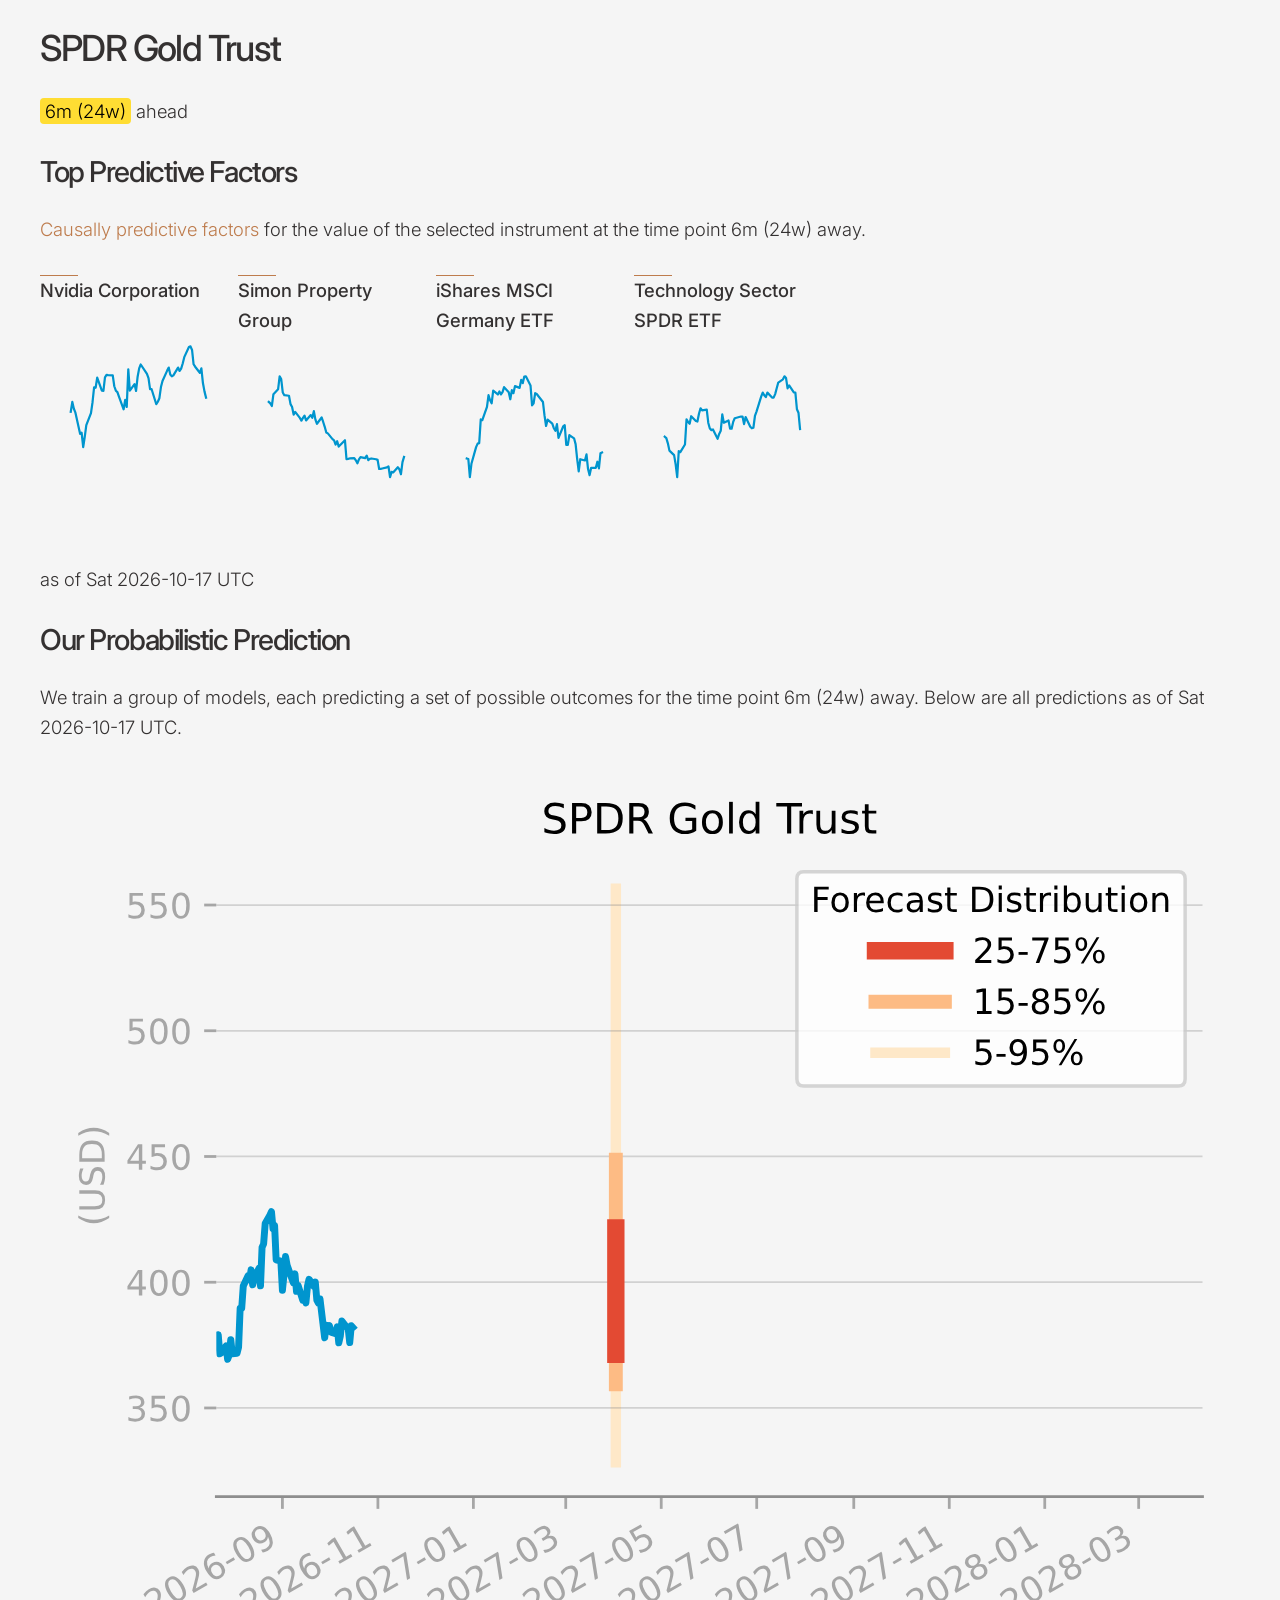
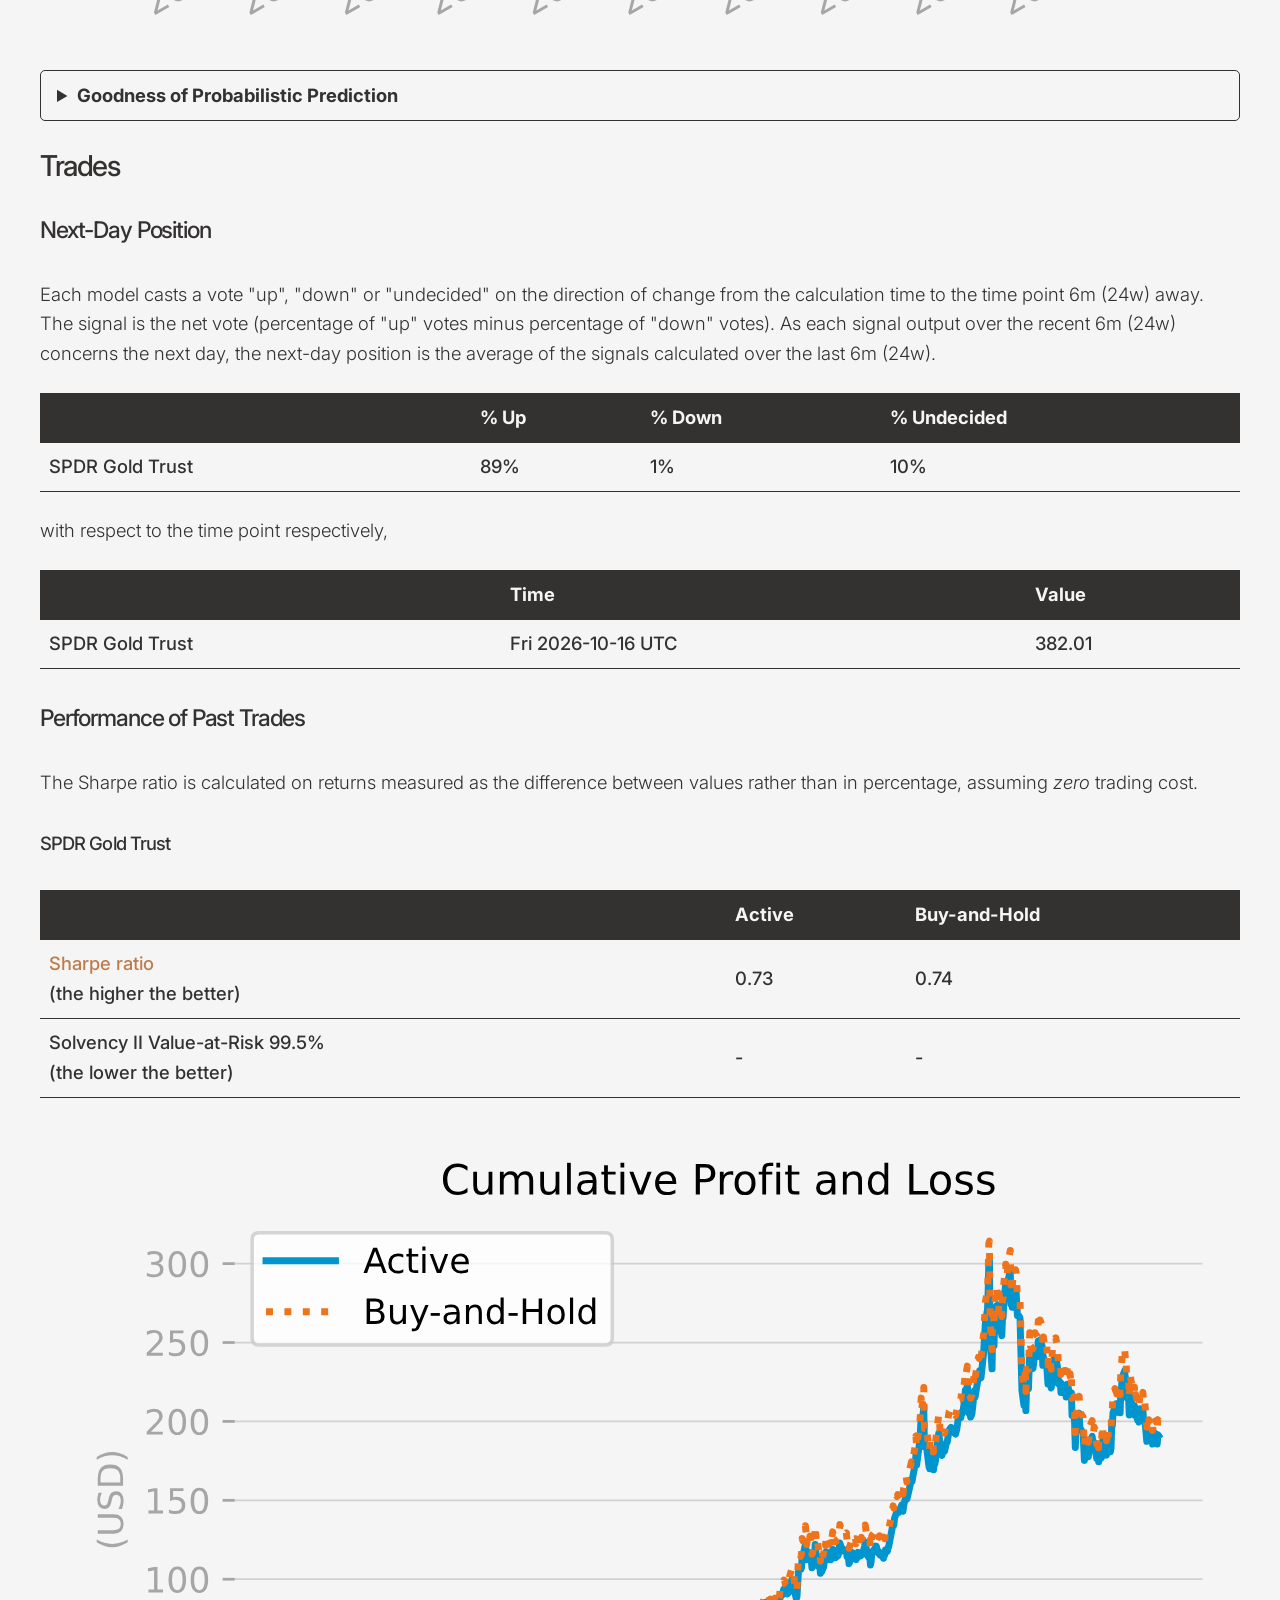
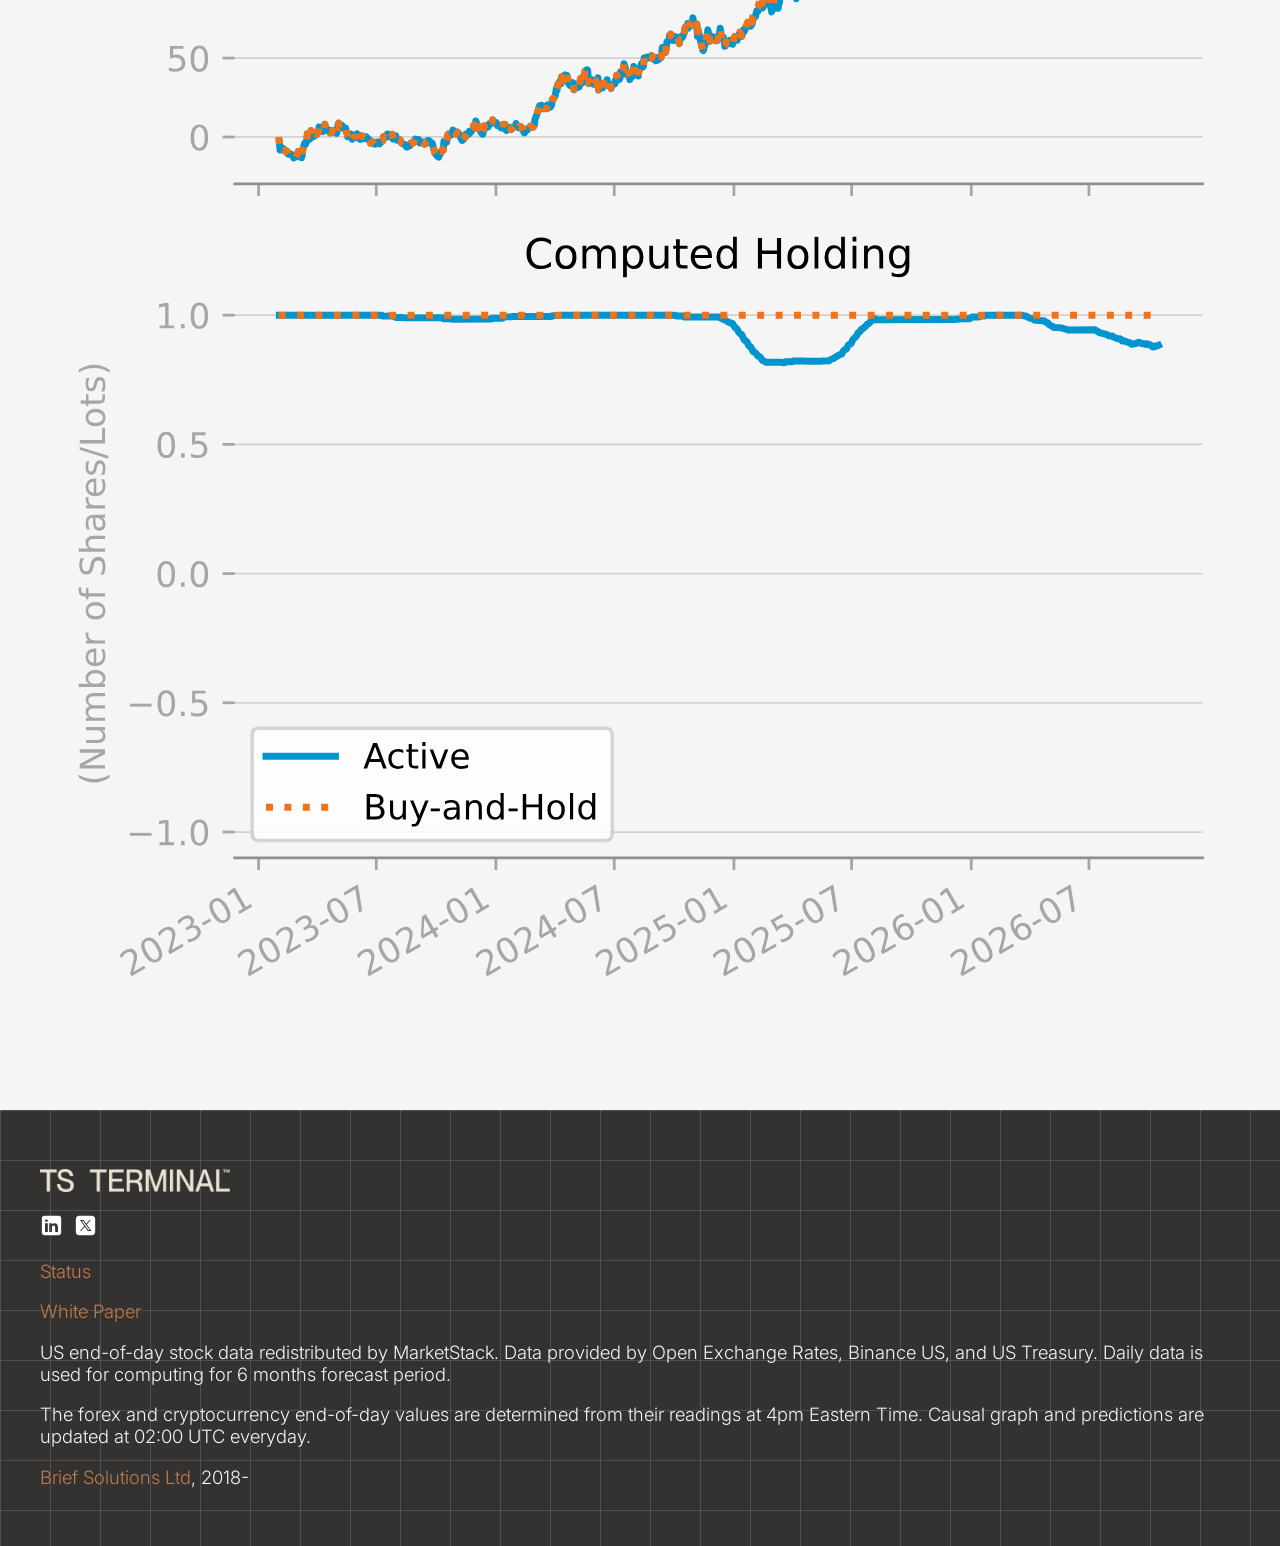
==== commit c93c5ebc: "add 2026-10-17 pages" ====
--- a/gld.html
+++ b/gld.html
@@ -42,13 +42,13 @@
   <div class="small-multiples">
     
     <div class="small-multiples-child">
-      <p class="small-multiples-title">Simon Property Group</p>
+      <p class="small-multiples-title">Nvidia Corporation</p>
       <svg xmlns:xlink="http://www.w3.org/1999/xlink" viewBox="0 0 172.8 129.6" xmlns="http://www.w3.org/2000/svg" version="1.1">
  <metadata>
   <rdf:RDF xmlns:dc="http://purl.org/dc/elements/1.1/" xmlns:cc="http://creativecommons.org/ns#" xmlns:rdf="http://www.w3.org/1999/02/22-rdf-syntax-ns#">
    <cc:Work>
     <dc:type rdf:resource="http://purl.org/dc/dcmitype/StillImage"/>
-    <dc:date>2026-10-11T14:51:42.793264</dc:date>
+    <dc:date>2026-10-18T18:39:40.632874</dc:date>
     <dc:format>image/svg+xml</dc:format>
     <dc:creator>
      <cc:Agent>
@@ -64,72 +64,72 @@
  <g id="figure_1">
   <g id="axes_1">
    <g id="line2d_1">
-    <path d="M 27.687273 55.856407 
-L 29.086646 54.163091 
-L 30.486019 39.132009 
-L 31.885392 38.644891 
-L 36.083511 39.827893 
-L 37.482884 43.075349 
-L 38.882257 44.397527 
-L 40.28163 46.763531 
-L 41.681003 36.139711 
-L 45.879122 31.755645 
-L 47.278495 20.088 
-L 48.677868 22.616376 
-L 50.077241 34.608767 
-L 51.476614 37.090751 
-L 55.674734 37.57787 
-L 57.074107 45.139803 
-L 58.47348 47.668179 
-L 59.872853 54.580621 
-L 61.272226 52.075441 
-L 65.470345 57.549723 
-L 66.869718 59.915727 
-L 68.269091 57.526527 
-L 69.668464 55.415681 
-L 71.067837 59.799746 
-L 75.265956 54.951759 
-L 76.665329 57.410547 
-L 78.064702 51.449145 
-L 79.464075 59.057471 
-L 80.863448 62.792045 
-L 85.061567 57.132193 
-L 86.46094 61.168317 
-L 87.860313 65.529186 
-L 89.259687 70.678724 
-L 90.65906 71.444195 
-L 94.857179 76.640125 
-L 96.256552 77.68395 
-L 97.655925 81.557701 
-L 99.055298 78.495814 
-L 100.454671 83.320605 
-L 106.052163 77.660754 
-L 107.451536 94.709897 
-L 108.850909 94.385152 
-L 110.250282 94.014014 
-L 114.448401 93.689268 
-L 115.847774 95.70733 
-L 117.247147 98.398079 
-L 118.64652 94.849074 
-L 120.045893 92.877404 
-L 124.244013 93.666072 
-L 125.643386 91.416049 
-L 127.042759 95.568153 
-L 128.442132 94.315563 
-L 129.841505 94.03721 
-L 134.039624 94.709897 
-L 135.438997 95.2898 
-L 136.83837 103.454832 
-L 138.237743 103.338851 
-L 139.637116 103.014106 
-L 143.835235 101.970281 
-L 145.234608 101.181613 
-L 146.633981 110.808 
-L 148.033354 106.122385 
-L 149.432727 106.563111 
-" clip-path="url(#p855d8513a6)" style="fill: none; stroke: #0095ce; stroke-width: 2; stroke-linecap: square"/>
+    <path d="M 27.687273 78.964782 
+L 29.086646 70.174728 
+L 30.486019 76.255898 
+L 31.885392 79.794033 
+L 36.083511 98.829938 
+L 37.482884 97.908548 
+L 38.882257 110.808 
+L 40.28163 101.538823 
+L 41.681003 91.016556 
+L 45.879122 80.162589 
+L 47.278495 70.395861 
+L 48.677868 56.980431 
+L 50.077241 57.404271 
+L 51.476614 48.24566 
+L 55.674734 60.057872 
+L 57.074107 60.150011 
+L 58.47348 48.006099 
+L 59.872853 45.776336 
+L 61.272226 46.034325 
+L 65.470345 46.310742 
+L 66.869718 56.022186 
+L 68.269091 60.039444 
+L 69.668464 61.347817 
+L 71.067837 65.272936 
+L 75.265956 76.771876 
+L 76.665329 68.350377 
+L 78.064702 74.597397 
+L 79.464075 40.837689 
+L 80.863448 60.057872 
+L 85.061567 54.105697 
+L 86.46094 60.260578 
+L 87.860313 47.41641 
+L 89.259687 39.971583 
+L 90.65906 36.451876 
+L 96.256552 44.983941 
+L 97.655925 48.780066 
+L 99.055298 58.565221 
+L 100.454671 58.694216 
+L 104.65279 72.201784 
+L 106.052163 69.972022 
+L 107.451536 66.784015 
+L 108.850909 56.759298 
+L 110.250282 51.359956 
+L 114.448401 41.943356 
+L 115.847774 39.197616 
+L 117.247147 45.389353 
+L 118.64652 47.103137 
+L 120.045893 46.200176 
+L 124.244013 39.216044 
+L 125.643386 42.256629 
+L 127.042759 40.100578 
+L 128.442132 35.530486 
+L 129.841505 29.8363 
+L 134.039624 20.714545 
+L 135.438997 20.088 
+L 136.83837 23.349718 
+L 138.237743 36.230742 
+L 139.637116 38.442077 
+L 143.835235 43.896702 
+L 145.234608 39.842589 
+L 146.633981 53.147452 
+L 148.033354 60.647561 
+L 149.432727 66.360176 
+" clip-path="url(#pc171171f3c)" style="fill: none; stroke: #0095ce; stroke-width: 2; stroke-linecap: square"/>
     <defs>
-     <path id="m4b8ab07eb3" d="M 0 4.5 
+     <path id="m04805c3ff5" d="M 0 4.5 
 C 1.193414 4.5 2.338109 4.025852 3.181981 3.181981 
 C 4.025852 2.338109 4.5 1.193414 4.5 0 
 C 4.5 -1.193414 4.025852 -2.338109 3.181981 -3.181981 
@@ -141,76 +141,76 @@
 z
 " style="stroke: #8e8e8e; stroke-width: 2"/>
     </defs>
-    <g clip-path="url(#p855d8513a6)">
-     <use data-time="2026-07-14" data-value="221.28" visibility="hidden" onmouseover="showData(event)" onmouseout="hideData(event)" ontouchstart="showData(event)" ontouchend="hideData(event)" pointer-events="all" xlink:href="#m4b8ab07eb3" x="27.687273" y="55.856407" style="fill: #0095ce; stroke: #8e8e8e; stroke-width: 2"/>
-     <use data-time="2026-07-15" data-value="222.01" visibility="hidden" onmouseover="showData(event)" onmouseout="hideData(event)" ontouchstart="showData(event)" ontouchend="hideData(event)" pointer-events="all" xlink:href="#m4b8ab07eb3" x="29.086646" y="54.163091" style="fill: #0095ce; stroke: #8e8e8e; stroke-width: 2"/>
-     <use data-time="2026-07-16" data-value="228.49" visibility="hidden" onmouseover="showData(event)" onmouseout="hideData(event)" ontouchstart="showData(event)" ontouchend="hideData(event)" pointer-events="all" xlink:href="#m4b8ab07eb3" x="30.486019" y="39.132009" style="fill: #0095ce; stroke: #8e8e8e; stroke-width: 2"/>
-     <use data-time="2026-07-17" data-value="228.7" visibility="hidden" onmouseover="showData(event)" onmouseout="hideData(event)" ontouchstart="showData(event)" ontouchend="hideData(event)" pointer-events="all" xlink:href="#m4b8ab07eb3" x="31.885392" y="38.644891" style="fill: #0095ce; stroke: #8e8e8e; stroke-width: 2"/>
-     <use data-time="2026-07-20" data-value="228.19" visibility="hidden" onmouseover="showData(event)" onmouseout="hideData(event)" ontouchstart="showData(event)" ontouchend="hideData(event)" pointer-events="all" xlink:href="#m4b8ab07eb3" x="36.083511" y="39.827893" style="fill: #0095ce; stroke: #8e8e8e; stroke-width: 2"/>
-     <use data-time="2026-07-21" data-value="226.79" visibility="hidden" onmouseover="showData(event)" onmouseout="hideData(event)" ontouchstart="showData(event)" ontouchend="hideData(event)" pointer-events="all" xlink:href="#m4b8ab07eb3" x="37.482884" y="43.075349" style="fill: #0095ce; stroke: #8e8e8e; stroke-width: 2"/>
-     <use data-time="2026-07-22" data-value="226.22" visibility="hidden" onmouseover="showData(event)" onmouseout="hideData(event)" ontouchstart="showData(event)" ontouchend="hideData(event)" pointer-events="all" xlink:href="#m4b8ab07eb3" x="38.882257" y="44.397527" style="fill: #0095ce; stroke: #8e8e8e; stroke-width: 2"/>
-     <use data-time="2026-07-23" data-value="225.2" visibility="hidden" onmouseover="showData(event)" onmouseout="hideData(event)" ontouchstart="showData(event)" ontouchend="hideData(event)" pointer-events="all" xlink:href="#m4b8ab07eb3" x="40.28163" y="46.763531" style="fill: #0095ce; stroke: #8e8e8e; stroke-width: 2"/>
-     <use data-time="2026-07-24" data-value="229.78" visibility="hidden" onmouseover="showData(event)" onmouseout="hideData(event)" ontouchstart="showData(event)" ontouchend="hideData(event)" pointer-events="all" xlink:href="#m4b8ab07eb3" x="41.681003" y="36.139711" style="fill: #0095ce; stroke: #8e8e8e; stroke-width: 2"/>
-     <use data-time="2026-07-27" data-value="231.67" visibility="hidden" onmouseover="showData(event)" onmouseout="hideData(event)" ontouchstart="showData(event)" ontouchend="hideData(event)" pointer-events="all" xlink:href="#m4b8ab07eb3" x="45.879122" y="31.755645" style="fill: #0095ce; stroke: #8e8e8e; stroke-width: 2"/>
-     <use data-time="2026-07-28" data-value="236.7" visibility="hidden" onmouseover="showData(event)" onmouseout="hideData(event)" ontouchstart="showData(event)" ontouchend="hideData(event)" pointer-events="all" xlink:href="#m4b8ab07eb3" x="47.278495" y="20.088" style="fill: #0095ce; stroke: #8e8e8e; stroke-width: 2"/>
-     <use data-time="2026-07-29" data-value="235.61" visibility="hidden" onmouseover="showData(event)" onmouseout="hideData(event)" ontouchstart="showData(event)" ontouchend="hideData(event)" pointer-events="all" xlink:href="#m4b8ab07eb3" x="48.677868" y="22.616376" style="fill: #0095ce; stroke: #8e8e8e; stroke-width: 2"/>
-     <use data-time="2026-07-30" data-value="230.44" visibility="hidden" onmouseover="showData(event)" onmouseout="hideData(event)" ontouchstart="showData(event)" ontouchend="hideData(event)" pointer-events="all" xlink:href="#m4b8ab07eb3" x="50.077241" y="34.608767" style="fill: #0095ce; stroke: #8e8e8e; stroke-width: 2"/>
-     <use data-time="2026-07-31" data-value="229.37" visibility="hidden" onmouseover="showData(event)" onmouseout="hideData(event)" ontouchstart="showData(event)" ontouchend="hideData(event)" pointer-events="all" xlink:href="#m4b8ab07eb3" x="51.476614" y="37.090751" style="fill: #0095ce; stroke: #8e8e8e; stroke-width: 2"/>
-     <use data-time="2026-08-03" data-value="229.16" visibility="hidden" onmouseover="showData(event)" onmouseout="hideData(event)" ontouchstart="showData(event)" ontouchend="hideData(event)" pointer-events="all" xlink:href="#m4b8ab07eb3" x="55.674734" y="37.57787" style="fill: #0095ce; stroke: #8e8e8e; stroke-width: 2"/>
-     <use data-time="2026-08-04" data-value="225.9" visibility="hidden" onmouseover="showData(event)" onmouseout="hideData(event)" ontouchstart="showData(event)" ontouchend="hideData(event)" pointer-events="all" xlink:href="#m4b8ab07eb3" x="57.074107" y="45.139803" style="fill: #0095ce; stroke: #8e8e8e; stroke-width: 2"/>
-     <use data-time="2026-08-05" data-value="224.81" visibility="hidden" onmouseover="showData(event)" onmouseout="hideData(event)" ontouchstart="showData(event)" ontouchend="hideData(event)" pointer-events="all" xlink:href="#m4b8ab07eb3" x="58.47348" y="47.668179" style="fill: #0095ce; stroke: #8e8e8e; stroke-width: 2"/>
-     <use data-time="2026-08-06" data-value="221.83" visibility="hidden" onmouseover="showData(event)" onmouseout="hideData(event)" ontouchstart="showData(event)" ontouchend="hideData(event)" pointer-events="all" xlink:href="#m4b8ab07eb3" x="59.872853" y="54.580621" style="fill: #0095ce; stroke: #8e8e8e; stroke-width: 2"/>
-     <use data-time="2026-08-07" data-value="222.91" visibility="hidden" onmouseover="showData(event)" onmouseout="hideData(event)" ontouchstart="showData(event)" ontouchend="hideData(event)" pointer-events="all" xlink:href="#m4b8ab07eb3" x="61.272226" y="52.075441" style="fill: #0095ce; stroke: #8e8e8e; stroke-width: 2"/>
-     <use data-time="2026-08-10" data-value="220.55" visibility="hidden" onmouseover="showData(event)" onmouseout="hideData(event)" ontouchstart="showData(event)" ontouchend="hideData(event)" pointer-events="all" xlink:href="#m4b8ab07eb3" x="65.470345" y="57.549723" style="fill: #0095ce; stroke: #8e8e8e; stroke-width: 2"/>
-     <use data-time="2026-08-11" data-value="219.53" visibility="hidden" onmouseover="showData(event)" onmouseout="hideData(event)" ontouchstart="showData(event)" ontouchend="hideData(event)" pointer-events="all" xlink:href="#m4b8ab07eb3" x="66.869718" y="59.915727" style="fill: #0095ce; stroke: #8e8e8e; stroke-width: 2"/>
-     <use data-time="2026-08-12" data-value="220.56" visibility="hidden" onmouseover="showData(event)" onmouseout="hideData(event)" ontouchstart="showData(event)" ontouchend="hideData(event)" pointer-events="all" xlink:href="#m4b8ab07eb3" x="68.269091" y="57.526527" style="fill: #0095ce; stroke: #8e8e8e; stroke-width: 2"/>
-     <use data-time="2026-08-13" data-value="221.47" visibility="hidden" onmouseover="showData(event)" onmouseout="hideData(event)" ontouchstart="showData(event)" ontouchend="hideData(event)" pointer-events="all" xlink:href="#m4b8ab07eb3" x="69.668464" y="55.415681" style="fill: #0095ce; stroke: #8e8e8e; stroke-width: 2"/>
-     <use data-time="2026-08-14" data-value="219.58" visibility="hidden" onmouseover="showData(event)" onmouseout="hideData(event)" ontouchstart="showData(event)" ontouchend="hideData(event)" pointer-events="all" xlink:href="#m4b8ab07eb3" x="71.067837" y="59.799746" style="fill: #0095ce; stroke: #8e8e8e; stroke-width: 2"/>
-     <use data-time="2026-08-17" data-value="221.67" visibility="hidden" onmouseover="showData(event)" onmouseout="hideData(event)" ontouchstart="showData(event)" ontouchend="hideData(event)" pointer-events="all" xlink:href="#m4b8ab07eb3" x="75.265956" y="54.951759" style="fill: #0095ce; stroke: #8e8e8e; stroke-width: 2"/>
-     <use data-time="2026-08-18" data-value="220.61" visibility="hidden" onmouseover="showData(event)" onmouseout="hideData(event)" ontouchstart="showData(event)" ontouchend="hideData(event)" pointer-events="all" xlink:href="#m4b8ab07eb3" x="76.665329" y="57.410547" style="fill: #0095ce; stroke: #8e8e8e; stroke-width: 2"/>
-     <use data-time="2026-08-19" data-value="223.18" visibility="hidden" onmouseover="showData(event)" onmouseout="hideData(event)" ontouchstart="showData(event)" ontouchend="hideData(event)" pointer-events="all" xlink:href="#m4b8ab07eb3" x="78.064702" y="51.449145" style="fill: #0095ce; stroke: #8e8e8e; stroke-width: 2"/>
-     <use data-time="2026-08-20" data-value="219.9" visibility="hidden" onmouseover="showData(event)" onmouseout="hideData(event)" ontouchstart="showData(event)" ontouchend="hideData(event)" pointer-events="all" xlink:href="#m4b8ab07eb3" x="79.464075" y="59.057471" style="fill: #0095ce; stroke: #8e8e8e; stroke-width: 2"/>
-     <use data-time="2026-08-21" data-value="218.29" visibility="hidden" onmouseover="showData(event)" onmouseout="hideData(event)" ontouchstart="showData(event)" ontouchend="hideData(event)" pointer-events="all" xlink:href="#m4b8ab07eb3" x="80.863448" y="62.792045" style="fill: #0095ce; stroke: #8e8e8e; stroke-width: 2"/>
-     <use data-time="2026-08-24" data-value="220.73" visibility="hidden" onmouseover="showData(event)" onmouseout="hideData(event)" ontouchstart="showData(event)" ontouchend="hideData(event)" pointer-events="all" xlink:href="#m4b8ab07eb3" x="85.061567" y="57.132193" style="fill: #0095ce; stroke: #8e8e8e; stroke-width: 2"/>
-     <use data-time="2026-08-25" data-value="218.99" visibility="hidden" onmouseover="showData(event)" onmouseout="hideData(event)" ontouchstart="showData(event)" ontouchend="hideData(event)" pointer-events="all" xlink:href="#m4b8ab07eb3" x="86.46094" y="61.168317" style="fill: #0095ce; stroke: #8e8e8e; stroke-width: 2"/>
-     <use data-time="2026-08-26" data-value="217.11" visibility="hidden" onmouseover="showData(event)" onmouseout="hideData(event)" ontouchstart="showData(event)" ontouchend="hideData(event)" pointer-events="all" xlink:href="#m4b8ab07eb3" x="87.860313" y="65.529186" style="fill: #0095ce; stroke: #8e8e8e; stroke-width: 2"/>
-     <use data-time="2026-08-27" data-value="214.89" visibility="hidden" onmouseover="showData(event)" onmouseout="hideData(event)" ontouchstart="showData(event)" ontouchend="hideData(event)" pointer-events="all" xlink:href="#m4b8ab07eb3" x="89.259687" y="70.678724" style="fill: #0095ce; stroke: #8e8e8e; stroke-width: 2"/>
-     <use data-time="2026-08-28" data-value="214.56" visibility="hidden" onmouseover="showData(event)" onmouseout="hideData(event)" ontouchstart="showData(event)" ontouchend="hideData(event)" pointer-events="all" xlink:href="#m4b8ab07eb3" x="90.65906" y="71.444195" style="fill: #0095ce; stroke: #8e8e8e; stroke-width: 2"/>
-     <use data-time="2026-08-31" data-value="212.32" visibility="hidden" onmouseover="showData(event)" onmouseout="hideData(event)" ontouchstart="showData(event)" ontouchend="hideData(event)" pointer-events="all" xlink:href="#m4b8ab07eb3" x="94.857179" y="76.640125" style="fill: #0095ce; stroke: #8e8e8e; stroke-width: 2"/>
-     <use data-time="2026-09-01" data-value="211.87" visibility="hidden" onmouseover="showData(event)" onmouseout="hideData(event)" ontouchstart="showData(event)" ontouchend="hideData(event)" pointer-events="all" xlink:href="#m4b8ab07eb3" x="96.256552" y="77.68395" style="fill: #0095ce; stroke: #8e8e8e; stroke-width: 2"/>
-     <use data-time="2026-09-02" data-value="210.2" visibility="hidden" onmouseover="showData(event)" onmouseout="hideData(event)" ontouchstart="showData(event)" ontouchend="hideData(event)" pointer-events="all" xlink:href="#m4b8ab07eb3" x="97.655925" y="81.557701" style="fill: #0095ce; stroke: #8e8e8e; stroke-width: 2"/>
-     <use data-time="2026-09-03" data-value="211.52" visibility="hidden" onmouseover="showData(event)" onmouseout="hideData(event)" ontouchstart="showData(event)" ontouchend="hideData(event)" pointer-events="all" xlink:href="#m4b8ab07eb3" x="99.055298" y="78.495814" style="fill: #0095ce; stroke: #8e8e8e; stroke-width: 2"/>
-     <use data-time="2026-09-04" data-value="209.44" visibility="hidden" onmouseover="showData(event)" onmouseout="hideData(event)" ontouchstart="showData(event)" ontouchend="hideData(event)" pointer-events="all" xlink:href="#m4b8ab07eb3" x="100.454671" y="83.320605" style="fill: #0095ce; stroke: #8e8e8e; stroke-width: 2"/>
-     <use data-time="2026-09-08" data-value="211.88" visibility="hidden" onmouseover="showData(event)" onmouseout="hideData(event)" ontouchstart="showData(event)" ontouchend="hideData(event)" pointer-events="all" xlink:href="#m4b8ab07eb3" x="106.052163" y="77.660754" style="fill: #0095ce; stroke: #8e8e8e; stroke-width: 2"/>
-     <use data-time="2026-09-09" data-value="204.53" visibility="hidden" onmouseover="showData(event)" onmouseout="hideData(event)" ontouchstart="showData(event)" ontouchend="hideData(event)" pointer-events="all" xlink:href="#m4b8ab07eb3" x="107.451536" y="94.709897" style="fill: #0095ce; stroke: #8e8e8e; stroke-width: 2"/>
-     <use data-time="2026-09-10" data-value="204.67" visibility="hidden" onmouseover="showData(event)" onmouseout="hideData(event)" ontouchstart="showData(event)" ontouchend="hideData(event)" pointer-events="all" xlink:href="#m4b8ab07eb3" x="108.850909" y="94.385152" style="fill: #0095ce; stroke: #8e8e8e; stroke-width: 2"/>
-     <use data-time="2026-09-11" data-value="204.83" visibility="hidden" onmouseover="showData(event)" onmouseout="hideData(event)" ontouchstart="showData(event)" ontouchend="hideData(event)" pointer-events="all" xlink:href="#m4b8ab07eb3" x="110.250282" y="94.014014" style="fill: #0095ce; stroke: #8e8e8e; stroke-width: 2"/>
-     <use data-time="2026-09-14" data-value="204.97" visibility="hidden" onmouseover="showData(event)" onmouseout="hideData(event)" ontouchstart="showData(event)" ontouchend="hideData(event)" pointer-events="all" xlink:href="#m4b8ab07eb3" x="114.448401" y="93.689268" style="fill: #0095ce; stroke: #8e8e8e; stroke-width: 2"/>
-     <use data-time="2026-09-15" data-value="204.1" visibility="hidden" onmouseover="showData(event)" onmouseout="hideData(event)" ontouchstart="showData(event)" ontouchend="hideData(event)" pointer-events="all" xlink:href="#m4b8ab07eb3" x="115.847774" y="95.70733" style="fill: #0095ce; stroke: #8e8e8e; stroke-width: 2"/>
-     <use data-time="2026-09-16" data-value="202.94" visibility="hidden" onmouseover="showData(event)" onmouseout="hideData(event)" ontouchstart="showData(event)" ontouchend="hideData(event)" pointer-events="all" xlink:href="#m4b8ab07eb3" x="117.247147" y="98.398079" style="fill: #0095ce; stroke: #8e8e8e; stroke-width: 2"/>
-     <use data-time="2026-09-17" data-value="204.47" visibility="hidden" onmouseover="showData(event)" onmouseout="hideData(event)" ontouchstart="showData(event)" ontouchend="hideData(event)" pointer-events="all" xlink:href="#m4b8ab07eb3" x="118.64652" y="94.849074" style="fill: #0095ce; stroke: #8e8e8e; stroke-width: 2"/>
-     <use data-time="2026-09-18" data-value="205.32" visibility="hidden" onmouseover="showData(event)" onmouseout="hideData(event)" ontouchstart="showData(event)" ontouchend="hideData(event)" pointer-events="all" xlink:href="#m4b8ab07eb3" x="120.045893" y="92.877404" style="fill: #0095ce; stroke: #8e8e8e; stroke-width: 2"/>
-     <use data-time="2026-09-21" data-value="204.98" visibility="hidden" onmouseover="showData(event)" onmouseout="hideData(event)" ontouchstart="showData(event)" ontouchend="hideData(event)" pointer-events="all" xlink:href="#m4b8ab07eb3" x="124.244013" y="93.666072" style="fill: #0095ce; stroke: #8e8e8e; stroke-width: 2"/>
-     <use data-time="2026-09-22" data-value="205.95" visibility="hidden" onmouseover="showData(event)" onmouseout="hideData(event)" ontouchstart="showData(event)" ontouchend="hideData(event)" pointer-events="all" xlink:href="#m4b8ab07eb3" x="125.643386" y="91.416049" style="fill: #0095ce; stroke: #8e8e8e; stroke-width: 2"/>
-     <use data-time="2026-09-23" data-value="204.16" visibility="hidden" onmouseover="showData(event)" onmouseout="hideData(event)" ontouchstart="showData(event)" ontouchend="hideData(event)" pointer-events="all" xlink:href="#m4b8ab07eb3" x="127.042759" y="95.568153" style="fill: #0095ce; stroke: #8e8e8e; stroke-width: 2"/>
-     <use data-time="2026-09-24" data-value="204.7" visibility="hidden" onmouseover="showData(event)" onmouseout="hideData(event)" ontouchstart="showData(event)" ontouchend="hideData(event)" pointer-events="all" xlink:href="#m4b8ab07eb3" x="128.442132" y="94.315563" style="fill: #0095ce; stroke: #8e8e8e; stroke-width: 2"/>
-     <use data-time="2026-09-25" data-value="204.82" visibility="hidden" onmouseover="showData(event)" onmouseout="hideData(event)" ontouchstart="showData(event)" ontouchend="hideData(event)" pointer-events="all" xlink:href="#m4b8ab07eb3" x="129.841505" y="94.03721" style="fill: #0095ce; stroke: #8e8e8e; stroke-width: 2"/>
-     <use data-time="2026-09-28" data-value="204.53" visibility="hidden" onmouseover="showData(event)" onmouseout="hideData(event)" ontouchstart="showData(event)" ontouchend="hideData(event)" pointer-events="all" xlink:href="#m4b8ab07eb3" x="134.039624" y="94.709897" style="fill: #0095ce; stroke: #8e8e8e; stroke-width: 2"/>
-     <use data-time="2026-09-29" data-value="204.28" visibility="hidden" onmouseover="showData(event)" onmouseout="hideData(event)" ontouchstart="showData(event)" ontouchend="hideData(event)" pointer-events="all" xlink:href="#m4b8ab07eb3" x="135.438997" y="95.2898" style="fill: #0095ce; stroke: #8e8e8e; stroke-width: 2"/>
-     <use data-time="2026-09-30" data-value="200.76" visibility="hidden" onmouseover="showData(event)" onmouseout="hideData(event)" ontouchstart="showData(event)" ontouchend="hideData(event)" pointer-events="all" xlink:href="#m4b8ab07eb3" x="136.83837" y="103.454832" style="fill: #0095ce; stroke: #8e8e8e; stroke-width: 2"/>
-     <use data-time="2026-10-01" data-value="200.81" visibility="hidden" onmouseover="showData(event)" onmouseout="hideData(event)" ontouchstart="showData(event)" ontouchend="hideData(event)" pointer-events="all" xlink:href="#m4b8ab07eb3" x="138.237743" y="103.338851" style="fill: #0095ce; stroke: #8e8e8e; stroke-width: 2"/>
-     <use data-time="2026-10-02" data-value="200.95" visibility="hidden" onmouseover="showData(event)" onmouseout="hideData(event)" ontouchstart="showData(event)" ontouchend="hideData(event)" pointer-events="all" xlink:href="#m4b8ab07eb3" x="139.637116" y="103.014106" style="fill: #0095ce; stroke: #8e8e8e; stroke-width: 2"/>
-     <use data-time="2026-10-05" data-value="201.4" visibility="hidden" onmouseover="showData(event)" onmouseout="hideData(event)" ontouchstart="showData(event)" ontouchend="hideData(event)" pointer-events="all" xlink:href="#m4b8ab07eb3" x="143.835235" y="101.970281" style="fill: #0095ce; stroke: #8e8e8e; stroke-width: 2"/>
-     <use data-time="2026-10-06" data-value="201.74" visibility="hidden" onmouseover="showData(event)" onmouseout="hideData(event)" ontouchstart="showData(event)" ontouchend="hideData(event)" pointer-events="all" xlink:href="#m4b8ab07eb3" x="145.234608" y="101.181613" style="fill: #0095ce; stroke: #8e8e8e; stroke-width: 2"/>
-     <use data-time="2026-10-07" data-value="197.59" visibility="hidden" onmouseover="showData(event)" onmouseout="hideData(event)" ontouchstart="showData(event)" ontouchend="hideData(event)" pointer-events="all" xlink:href="#m4b8ab07eb3" x="146.633981" y="110.808" style="fill: #0095ce; stroke: #8e8e8e; stroke-width: 2"/>
-     <use data-time="2026-10-08" data-value="199.61" visibility="hidden" onmouseover="showData(event)" onmouseout="hideData(event)" ontouchstart="showData(event)" ontouchend="hideData(event)" pointer-events="all" xlink:href="#m4b8ab07eb3" x="148.033354" y="106.122385" style="fill: #0095ce; stroke: #8e8e8e; stroke-width: 2"/>
-     <use data-time="2026-10-09" data-value="199.42" visibility="hidden" onmouseover="showData(event)" onmouseout="hideData(event)" ontouchstart="showData(event)" ontouchend="hideData(event)" pointer-events="all" xlink:href="#m4b8ab07eb3" x="149.432727" y="106.563111" style="fill: #0095ce; stroke: #8e8e8e; stroke-width: 2"/>
+    <g clip-path="url(#pc171171f3c)">
+     <use data-time="2026-07-21" data-value="207.29" visibility="hidden" onmouseover="showData(event)" onmouseout="hideData(event)" ontouchstart="showData(event)" ontouchend="hideData(event)" pointer-events="all" xlink:href="#m04805c3ff5" x="27.687273" y="78.964782" style="fill: #0095ce; stroke: #8e8e8e; stroke-width: 2"/>
+     <use data-time="2026-07-22" data-value="212.06" visibility="hidden" onmouseover="showData(event)" onmouseout="hideData(event)" ontouchstart="showData(event)" ontouchend="hideData(event)" pointer-events="all" xlink:href="#m04805c3ff5" x="29.086646" y="70.174728" style="fill: #0095ce; stroke: #8e8e8e; stroke-width: 2"/>
+     <use data-time="2026-07-23" data-value="208.76" visibility="hidden" onmouseover="showData(event)" onmouseout="hideData(event)" ontouchstart="showData(event)" ontouchend="hideData(event)" pointer-events="all" xlink:href="#m04805c3ff5" x="30.486019" y="76.255898" style="fill: #0095ce; stroke: #8e8e8e; stroke-width: 2"/>
+     <use data-time="2026-07-24" data-value="206.84" visibility="hidden" onmouseover="showData(event)" onmouseout="hideData(event)" ontouchstart="showData(event)" ontouchend="hideData(event)" pointer-events="all" xlink:href="#m04805c3ff5" x="31.885392" y="79.794033" style="fill: #0095ce; stroke: #8e8e8e; stroke-width: 2"/>
+     <use data-time="2026-07-27" data-value="196.51" visibility="hidden" onmouseover="showData(event)" onmouseout="hideData(event)" ontouchstart="showData(event)" ontouchend="hideData(event)" pointer-events="all" xlink:href="#m04805c3ff5" x="36.083511" y="98.829938" style="fill: #0095ce; stroke: #8e8e8e; stroke-width: 2"/>
+     <use data-time="2026-07-28" data-value="197.01" visibility="hidden" onmouseover="showData(event)" onmouseout="hideData(event)" ontouchstart="showData(event)" ontouchend="hideData(event)" pointer-events="all" xlink:href="#m04805c3ff5" x="37.482884" y="97.908548" style="fill: #0095ce; stroke: #8e8e8e; stroke-width: 2"/>
+     <use data-time="2026-07-29" data-value="190.01" visibility="hidden" onmouseover="showData(event)" onmouseout="hideData(event)" ontouchstart="showData(event)" ontouchend="hideData(event)" pointer-events="all" xlink:href="#m04805c3ff5" x="38.882257" y="110.808" style="fill: #0095ce; stroke: #8e8e8e; stroke-width: 2"/>
+     <use data-time="2026-07-30" data-value="195.04" visibility="hidden" onmouseover="showData(event)" onmouseout="hideData(event)" ontouchstart="showData(event)" ontouchend="hideData(event)" pointer-events="all" xlink:href="#m04805c3ff5" x="40.28163" y="101.538823" style="fill: #0095ce; stroke: #8e8e8e; stroke-width: 2"/>
+     <use data-time="2026-07-31" data-value="200.75" visibility="hidden" onmouseover="showData(event)" onmouseout="hideData(event)" ontouchstart="showData(event)" ontouchend="hideData(event)" pointer-events="all" xlink:href="#m04805c3ff5" x="41.681003" y="91.016556" style="fill: #0095ce; stroke: #8e8e8e; stroke-width: 2"/>
+     <use data-time="2026-08-03" data-value="206.64" visibility="hidden" onmouseover="showData(event)" onmouseout="hideData(event)" ontouchstart="showData(event)" ontouchend="hideData(event)" pointer-events="all" xlink:href="#m04805c3ff5" x="45.879122" y="80.162589" style="fill: #0095ce; stroke: #8e8e8e; stroke-width: 2"/>
+     <use data-time="2026-08-04" data-value="211.94" visibility="hidden" onmouseover="showData(event)" onmouseout="hideData(event)" ontouchstart="showData(event)" ontouchend="hideData(event)" pointer-events="all" xlink:href="#m04805c3ff5" x="47.278495" y="70.395861" style="fill: #0095ce; stroke: #8e8e8e; stroke-width: 2"/>
+     <use data-time="2026-08-05" data-value="219.22" visibility="hidden" onmouseover="showData(event)" onmouseout="hideData(event)" ontouchstart="showData(event)" ontouchend="hideData(event)" pointer-events="all" xlink:href="#m04805c3ff5" x="48.677868" y="56.980431" style="fill: #0095ce; stroke: #8e8e8e; stroke-width: 2"/>
+     <use data-time="2026-08-06" data-value="218.99" visibility="hidden" onmouseover="showData(event)" onmouseout="hideData(event)" ontouchstart="showData(event)" ontouchend="hideData(event)" pointer-events="all" xlink:href="#m04805c3ff5" x="50.077241" y="57.404271" style="fill: #0095ce; stroke: #8e8e8e; stroke-width: 2"/>
+     <use data-time="2026-08-07" data-value="223.96" visibility="hidden" onmouseover="showData(event)" onmouseout="hideData(event)" ontouchstart="showData(event)" ontouchend="hideData(event)" pointer-events="all" xlink:href="#m04805c3ff5" x="51.476614" y="48.24566" style="fill: #0095ce; stroke: #8e8e8e; stroke-width: 2"/>
+     <use data-time="2026-08-10" data-value="217.55" visibility="hidden" onmouseover="showData(event)" onmouseout="hideData(event)" ontouchstart="showData(event)" ontouchend="hideData(event)" pointer-events="all" xlink:href="#m04805c3ff5" x="55.674734" y="60.057872" style="fill: #0095ce; stroke: #8e8e8e; stroke-width: 2"/>
+     <use data-time="2026-08-11" data-value="217.5" visibility="hidden" onmouseover="showData(event)" onmouseout="hideData(event)" ontouchstart="showData(event)" ontouchend="hideData(event)" pointer-events="all" xlink:href="#m04805c3ff5" x="57.074107" y="60.150011" style="fill: #0095ce; stroke: #8e8e8e; stroke-width: 2"/>
+     <use data-time="2026-08-12" data-value="224.09" visibility="hidden" onmouseover="showData(event)" onmouseout="hideData(event)" ontouchstart="showData(event)" ontouchend="hideData(event)" pointer-events="all" xlink:href="#m04805c3ff5" x="58.47348" y="48.006099" style="fill: #0095ce; stroke: #8e8e8e; stroke-width: 2"/>
+     <use data-time="2026-08-13" data-value="225.3" visibility="hidden" onmouseover="showData(event)" onmouseout="hideData(event)" ontouchstart="showData(event)" ontouchend="hideData(event)" pointer-events="all" xlink:href="#m04805c3ff5" x="59.872853" y="45.776336" style="fill: #0095ce; stroke: #8e8e8e; stroke-width: 2"/>
+     <use data-time="2026-08-14" data-value="225.16" visibility="hidden" onmouseover="showData(event)" onmouseout="hideData(event)" ontouchstart="showData(event)" ontouchend="hideData(event)" pointer-events="all" xlink:href="#m04805c3ff5" x="61.272226" y="46.034325" style="fill: #0095ce; stroke: #8e8e8e; stroke-width: 2"/>
+     <use data-time="2026-08-17" data-value="225.01" visibility="hidden" onmouseover="showData(event)" onmouseout="hideData(event)" ontouchstart="showData(event)" ontouchend="hideData(event)" pointer-events="all" xlink:href="#m04805c3ff5" x="65.470345" y="46.310742" style="fill: #0095ce; stroke: #8e8e8e; stroke-width: 2"/>
+     <use data-time="2026-08-18" data-value="219.74" visibility="hidden" onmouseover="showData(event)" onmouseout="hideData(event)" ontouchstart="showData(event)" ontouchend="hideData(event)" pointer-events="all" xlink:href="#m04805c3ff5" x="66.869718" y="56.022186" style="fill: #0095ce; stroke: #8e8e8e; stroke-width: 2"/>
+     <use data-time="2026-08-19" data-value="217.56" visibility="hidden" onmouseover="showData(event)" onmouseout="hideData(event)" ontouchstart="showData(event)" ontouchend="hideData(event)" pointer-events="all" xlink:href="#m04805c3ff5" x="68.269091" y="60.039444" style="fill: #0095ce; stroke: #8e8e8e; stroke-width: 2"/>
+     <use data-time="2026-08-20" data-value="216.85" visibility="hidden" onmouseover="showData(event)" onmouseout="hideData(event)" ontouchstart="showData(event)" ontouchend="hideData(event)" pointer-events="all" xlink:href="#m04805c3ff5" x="69.668464" y="61.347817" style="fill: #0095ce; stroke: #8e8e8e; stroke-width: 2"/>
+     <use data-time="2026-08-21" data-value="214.72" visibility="hidden" onmouseover="showData(event)" onmouseout="hideData(event)" ontouchstart="showData(event)" ontouchend="hideData(event)" pointer-events="all" xlink:href="#m04805c3ff5" x="71.067837" y="65.272936" style="fill: #0095ce; stroke: #8e8e8e; stroke-width: 2"/>
+     <use data-time="2026-08-24" data-value="208.48" visibility="hidden" onmouseover="showData(event)" onmouseout="hideData(event)" ontouchstart="showData(event)" ontouchend="hideData(event)" pointer-events="all" xlink:href="#m04805c3ff5" x="75.265956" y="76.771876" style="fill: #0095ce; stroke: #8e8e8e; stroke-width: 2"/>
+     <use data-time="2026-08-25" data-value="213.05" visibility="hidden" onmouseover="showData(event)" onmouseout="hideData(event)" ontouchstart="showData(event)" ontouchend="hideData(event)" pointer-events="all" xlink:href="#m04805c3ff5" x="76.665329" y="68.350377" style="fill: #0095ce; stroke: #8e8e8e; stroke-width: 2"/>
+     <use data-time="2026-08-26" data-value="209.66" visibility="hidden" onmouseover="showData(event)" onmouseout="hideData(event)" ontouchstart="showData(event)" ontouchend="hideData(event)" pointer-events="all" xlink:href="#m04805c3ff5" x="78.064702" y="74.597397" style="fill: #0095ce; stroke: #8e8e8e; stroke-width: 2"/>
+     <use data-time="2026-08-27" data-value="227.98" visibility="hidden" onmouseover="showData(event)" onmouseout="hideData(event)" ontouchstart="showData(event)" ontouchend="hideData(event)" pointer-events="all" xlink:href="#m04805c3ff5" x="79.464075" y="40.837689" style="fill: #0095ce; stroke: #8e8e8e; stroke-width: 2"/>
+     <use data-time="2026-08-28" data-value="217.55" visibility="hidden" onmouseover="showData(event)" onmouseout="hideData(event)" ontouchstart="showData(event)" ontouchend="hideData(event)" pointer-events="all" xlink:href="#m04805c3ff5" x="80.863448" y="60.057872" style="fill: #0095ce; stroke: #8e8e8e; stroke-width: 2"/>
+     <use data-time="2026-08-31" data-value="220.78" visibility="hidden" onmouseover="showData(event)" onmouseout="hideData(event)" ontouchstart="showData(event)" ontouchend="hideData(event)" pointer-events="all" xlink:href="#m04805c3ff5" x="85.061567" y="54.105697" style="fill: #0095ce; stroke: #8e8e8e; stroke-width: 2"/>
+     <use data-time="2026-09-01" data-value="217.44" visibility="hidden" onmouseover="showData(event)" onmouseout="hideData(event)" ontouchstart="showData(event)" ontouchend="hideData(event)" pointer-events="all" xlink:href="#m04805c3ff5" x="86.46094" y="60.260578" style="fill: #0095ce; stroke: #8e8e8e; stroke-width: 2"/>
+     <use data-time="2026-09-02" data-value="224.41" visibility="hidden" onmouseover="showData(event)" onmouseout="hideData(event)" ontouchstart="showData(event)" ontouchend="hideData(event)" pointer-events="all" xlink:href="#m04805c3ff5" x="87.860313" y="47.41641" style="fill: #0095ce; stroke: #8e8e8e; stroke-width: 2"/>
+     <use data-time="2026-09-03" data-value="228.45" visibility="hidden" onmouseover="showData(event)" onmouseout="hideData(event)" ontouchstart="showData(event)" ontouchend="hideData(event)" pointer-events="all" xlink:href="#m04805c3ff5" x="89.259687" y="39.971583" style="fill: #0095ce; stroke: #8e8e8e; stroke-width: 2"/>
+     <use data-time="2026-09-04" data-value="230.36" visibility="hidden" onmouseover="showData(event)" onmouseout="hideData(event)" ontouchstart="showData(event)" ontouchend="hideData(event)" pointer-events="all" xlink:href="#m04805c3ff5" x="90.65906" y="36.451876" style="fill: #0095ce; stroke: #8e8e8e; stroke-width: 2"/>
+     <use data-time="2026-09-08" data-value="225.73" visibility="hidden" onmouseover="showData(event)" onmouseout="hideData(event)" ontouchstart="showData(event)" ontouchend="hideData(event)" pointer-events="all" xlink:href="#m04805c3ff5" x="96.256552" y="44.983941" style="fill: #0095ce; stroke: #8e8e8e; stroke-width: 2"/>
+     <use data-time="2026-09-09" data-value="223.67" visibility="hidden" onmouseover="showData(event)" onmouseout="hideData(event)" ontouchstart="showData(event)" ontouchend="hideData(event)" pointer-events="all" xlink:href="#m04805c3ff5" x="97.655925" y="48.780066" style="fill: #0095ce; stroke: #8e8e8e; stroke-width: 2"/>
+     <use data-time="2026-09-10" data-value="218.36" visibility="hidden" onmouseover="showData(event)" onmouseout="hideData(event)" ontouchstart="showData(event)" ontouchend="hideData(event)" pointer-events="all" xlink:href="#m04805c3ff5" x="99.055298" y="58.565221" style="fill: #0095ce; stroke: #8e8e8e; stroke-width: 2"/>
+     <use data-time="2026-09-11" data-value="218.29" visibility="hidden" onmouseover="showData(event)" onmouseout="hideData(event)" ontouchstart="showData(event)" ontouchend="hideData(event)" pointer-events="all" xlink:href="#m04805c3ff5" x="100.454671" y="58.694216" style="fill: #0095ce; stroke: #8e8e8e; stroke-width: 2"/>
+     <use data-time="2026-09-14" data-value="210.96" visibility="hidden" onmouseover="showData(event)" onmouseout="hideData(event)" ontouchstart="showData(event)" ontouchend="hideData(event)" pointer-events="all" xlink:href="#m04805c3ff5" x="104.65279" y="72.201784" style="fill: #0095ce; stroke: #8e8e8e; stroke-width: 2"/>
+     <use data-time="2026-09-15" data-value="212.17" visibility="hidden" onmouseover="showData(event)" onmouseout="hideData(event)" ontouchstart="showData(event)" ontouchend="hideData(event)" pointer-events="all" xlink:href="#m04805c3ff5" x="106.052163" y="69.972022" style="fill: #0095ce; stroke: #8e8e8e; stroke-width: 2"/>
+     <use data-time="2026-09-16" data-value="213.9" visibility="hidden" onmouseover="showData(event)" onmouseout="hideData(event)" ontouchstart="showData(event)" ontouchend="hideData(event)" pointer-events="all" xlink:href="#m04805c3ff5" x="107.451536" y="66.784015" style="fill: #0095ce; stroke: #8e8e8e; stroke-width: 2"/>
+     <use data-time="2026-09-17" data-value="219.34" visibility="hidden" onmouseover="showData(event)" onmouseout="hideData(event)" ontouchstart="showData(event)" ontouchend="hideData(event)" pointer-events="all" xlink:href="#m04805c3ff5" x="108.850909" y="56.759298" style="fill: #0095ce; stroke: #8e8e8e; stroke-width: 2"/>
+     <use data-time="2026-09-18" data-value="222.27" visibility="hidden" onmouseover="showData(event)" onmouseout="hideData(event)" ontouchstart="showData(event)" ontouchend="hideData(event)" pointer-events="all" xlink:href="#m04805c3ff5" x="110.250282" y="51.359956" style="fill: #0095ce; stroke: #8e8e8e; stroke-width: 2"/>
+     <use data-time="2026-09-21" data-value="227.38" visibility="hidden" onmouseover="showData(event)" onmouseout="hideData(event)" ontouchstart="showData(event)" ontouchend="hideData(event)" pointer-events="all" xlink:href="#m04805c3ff5" x="114.448401" y="41.943356" style="fill: #0095ce; stroke: #8e8e8e; stroke-width: 2"/>
+     <use data-time="2026-09-22" data-value="228.87" visibility="hidden" onmouseover="showData(event)" onmouseout="hideData(event)" ontouchstart="showData(event)" ontouchend="hideData(event)" pointer-events="all" xlink:href="#m04805c3ff5" x="115.847774" y="39.197616" style="fill: #0095ce; stroke: #8e8e8e; stroke-width: 2"/>
+     <use data-time="2026-09-23" data-value="225.51" visibility="hidden" onmouseover="showData(event)" onmouseout="hideData(event)" ontouchstart="showData(event)" ontouchend="hideData(event)" pointer-events="all" xlink:href="#m04805c3ff5" x="117.247147" y="45.389353" style="fill: #0095ce; stroke: #8e8e8e; stroke-width: 2"/>
+     <use data-time="2026-09-24" data-value="224.58" visibility="hidden" onmouseover="showData(event)" onmouseout="hideData(event)" ontouchstart="showData(event)" ontouchend="hideData(event)" pointer-events="all" xlink:href="#m04805c3ff5" x="118.64652" y="47.103137" style="fill: #0095ce; stroke: #8e8e8e; stroke-width: 2"/>
+     <use data-time="2026-09-25" data-value="225.07" visibility="hidden" onmouseover="showData(event)" onmouseout="hideData(event)" ontouchstart="showData(event)" ontouchend="hideData(event)" pointer-events="all" xlink:href="#m04805c3ff5" x="120.045893" y="46.200176" style="fill: #0095ce; stroke: #8e8e8e; stroke-width: 2"/>
+     <use data-time="2026-09-28" data-value="228.86" visibility="hidden" onmouseover="showData(event)" onmouseout="hideData(event)" ontouchstart="showData(event)" ontouchend="hideData(event)" pointer-events="all" xlink:href="#m04805c3ff5" x="124.244013" y="39.216044" style="fill: #0095ce; stroke: #8e8e8e; stroke-width: 2"/>
+     <use data-time="2026-09-29" data-value="227.21" visibility="hidden" onmouseover="showData(event)" onmouseout="hideData(event)" ontouchstart="showData(event)" ontouchend="hideData(event)" pointer-events="all" xlink:href="#m04805c3ff5" x="125.643386" y="42.256629" style="fill: #0095ce; stroke: #8e8e8e; stroke-width: 2"/>
+     <use data-time="2026-09-30" data-value="228.38" visibility="hidden" onmouseover="showData(event)" onmouseout="hideData(event)" ontouchstart="showData(event)" ontouchend="hideData(event)" pointer-events="all" xlink:href="#m04805c3ff5" x="127.042759" y="40.100578" style="fill: #0095ce; stroke: #8e8e8e; stroke-width: 2"/>
+     <use data-time="2026-10-01" data-value="230.86" visibility="hidden" onmouseover="showData(event)" onmouseout="hideData(event)" ontouchstart="showData(event)" ontouchend="hideData(event)" pointer-events="all" xlink:href="#m04805c3ff5" x="128.442132" y="35.530486" style="fill: #0095ce; stroke: #8e8e8e; stroke-width: 2"/>
+     <use data-time="2026-10-02" data-value="233.95" visibility="hidden" onmouseover="showData(event)" onmouseout="hideData(event)" ontouchstart="showData(event)" ontouchend="hideData(event)" pointer-events="all" xlink:href="#m04805c3ff5" x="129.841505" y="29.8363" style="fill: #0095ce; stroke: #8e8e8e; stroke-width: 2"/>
+     <use data-time="2026-10-05" data-value="238.9" visibility="hidden" onmouseover="showData(event)" onmouseout="hideData(event)" ontouchstart="showData(event)" ontouchend="hideData(event)" pointer-events="all" xlink:href="#m04805c3ff5" x="134.039624" y="20.714545" style="fill: #0095ce; stroke: #8e8e8e; stroke-width: 2"/>
+     <use data-time="2026-10-06" data-value="239.24" visibility="hidden" onmouseover="showData(event)" onmouseout="hideData(event)" ontouchstart="showData(event)" ontouchend="hideData(event)" pointer-events="all" xlink:href="#m04805c3ff5" x="135.438997" y="20.088" style="fill: #0095ce; stroke: #8e8e8e; stroke-width: 2"/>
+     <use data-time="2026-10-07" data-value="237.47" visibility="hidden" onmouseover="showData(event)" onmouseout="hideData(event)" ontouchstart="showData(event)" ontouchend="hideData(event)" pointer-events="all" xlink:href="#m04805c3ff5" x="136.83837" y="23.349718" style="fill: #0095ce; stroke: #8e8e8e; stroke-width: 2"/>
+     <use data-time="2026-10-08" data-value="230.48" visibility="hidden" onmouseover="showData(event)" onmouseout="hideData(event)" ontouchstart="showData(event)" ontouchend="hideData(event)" pointer-events="all" xlink:href="#m04805c3ff5" x="138.237743" y="36.230742" style="fill: #0095ce; stroke: #8e8e8e; stroke-width: 2"/>
+     <use data-time="2026-10-09" data-value="229.28" visibility="hidden" onmouseover="showData(event)" onmouseout="hideData(event)" ontouchstart="showData(event)" ontouchend="hideData(event)" pointer-events="all" xlink:href="#m04805c3ff5" x="139.637116" y="38.442077" style="fill: #0095ce; stroke: #8e8e8e; stroke-width: 2"/>
+     <use data-time="2026-10-12" data-value="226.32" visibility="hidden" onmouseover="showData(event)" onmouseout="hideData(event)" ontouchstart="showData(event)" ontouchend="hideData(event)" pointer-events="all" xlink:href="#m04805c3ff5" x="143.835235" y="43.896702" style="fill: #0095ce; stroke: #8e8e8e; stroke-width: 2"/>
+     <use data-time="2026-10-13" data-value="228.52" visibility="hidden" onmouseover="showData(event)" onmouseout="hideData(event)" ontouchstart="showData(event)" ontouchend="hideData(event)" pointer-events="all" xlink:href="#m04805c3ff5" x="145.234608" y="39.842589" style="fill: #0095ce; stroke: #8e8e8e; stroke-width: 2"/>
+     <use data-time="2026-10-14" data-value="221.3" visibility="hidden" onmouseover="showData(event)" onmouseout="hideData(event)" ontouchstart="showData(event)" ontouchend="hideData(event)" pointer-events="all" xlink:href="#m04805c3ff5" x="146.633981" y="53.147452" style="fill: #0095ce; stroke: #8e8e8e; stroke-width: 2"/>
+     <use data-time="2026-10-15" data-value="217.23" visibility="hidden" onmouseover="showData(event)" onmouseout="hideData(event)" ontouchstart="showData(event)" ontouchend="hideData(event)" pointer-events="all" xlink:href="#m04805c3ff5" x="148.033354" y="60.647561" style="fill: #0095ce; stroke: #8e8e8e; stroke-width: 2"/>
+     <use data-time="2026-10-16" data-value="214.13" visibility="hidden" onmouseover="showData(event)" onmouseout="hideData(event)" ontouchstart="showData(event)" ontouchend="hideData(event)" pointer-events="all" xlink:href="#m04805c3ff5" x="149.432727" y="66.360176" style="fill: #0095ce; stroke: #8e8e8e; stroke-width: 2"/>
     </g>
    </g>
   </g>
  </g>
  <defs>
-  <clipPath id="p855d8513a6">
+  <clipPath id="pc171171f3c">
    <rect x="21.6" y="15.552" width="133.92" height="99.792"/>
   </clipPath>
  </defs>
@@ -219,13 +219,13 @@
     </div>
     
     <div class="small-multiples-child">
-      <p class="small-multiples-title">Nvidia Corporation</p>
+      <p class="small-multiples-title">Simon Property Group</p>
       <svg xmlns:xlink="http://www.w3.org/1999/xlink" viewBox="0 0 172.8 129.6" xmlns="http://www.w3.org/2000/svg" version="1.1">
  <metadata>
   <rdf:RDF xmlns:dc="http://purl.org/dc/elements/1.1/" xmlns:cc="http://creativecommons.org/ns#" xmlns:rdf="http://www.w3.org/1999/02/22-rdf-syntax-ns#">
    <cc:Work>
     <dc:type rdf:resource="http://purl.org/dc/dcmitype/StillImage"/>
-    <dc:date>2026-10-11T14:51:42.801173</dc:date>
+    <dc:date>2026-10-18T18:39:40.638905</dc:date>
     <dc:format>image/svg+xml</dc:format>
     <dc:creator>
      <cc:Agent>
@@ -241,72 +241,72 @@
  <g id="figure_1">
   <g id="axes_1">
    <g id="line2d_1">
-    <path d="M 27.687273 70.65385 
-L 29.086646 69.363905 
-L 30.486019 78.762077 
-L 31.885392 87.220431 
-L 36.083511 86.354325 
-L 37.482884 78.964782 
-L 38.882257 70.174728 
-L 40.28163 76.255898 
-L 41.681003 79.794033 
-L 45.879122 98.829938 
-L 47.278495 97.908548 
-L 48.677868 110.808 
-L 50.077241 101.538823 
-L 51.476614 91.016556 
-L 55.674734 80.162589 
-L 57.074107 70.395861 
-L 58.47348 56.980431 
-L 59.872853 57.404271 
-L 61.272226 48.24566 
-L 65.470345 60.057872 
-L 66.869718 60.150011 
-L 68.269091 48.006099 
-L 69.668464 45.776336 
-L 71.067837 46.034325 
-L 75.265956 46.310742 
-L 76.665329 56.022186 
-L 78.064702 60.039444 
-L 79.464075 61.347817 
-L 80.863448 65.272936 
-L 85.061567 76.771876 
-L 86.46094 68.350377 
-L 87.860313 74.597397 
-L 89.259687 40.837689 
-L 90.65906 60.057872 
-L 94.857179 54.105697 
-L 96.256552 60.260578 
-L 97.655925 47.41641 
-L 99.055298 39.971583 
-L 100.454671 36.451876 
-L 106.052163 44.983941 
-L 107.451536 48.780066 
-L 108.850909 58.565221 
-L 110.250282 58.694216 
-L 114.448401 72.201784 
-L 115.847774 69.972022 
-L 117.247147 66.784015 
-L 118.64652 56.759298 
-L 120.045893 51.359956 
-L 124.244013 41.943356 
-L 125.643386 39.197616 
-L 127.042759 45.389353 
-L 128.442132 47.103137 
-L 129.841505 46.200176 
-L 134.039624 39.216044 
-L 135.438997 42.256629 
-L 136.83837 40.100578 
-L 138.237743 35.530486 
-L 139.637116 29.8363 
-L 143.835235 20.714545 
-L 145.234608 20.088 
-L 146.633981 23.349718 
-L 148.033354 36.230742 
-L 149.432727 38.442077 
-" clip-path="url(#p245577ec44)" style="fill: none; stroke: #0095ce; stroke-width: 2; stroke-linecap: square"/>
+    <path d="M 27.687273 43.075349 
+L 29.086646 44.397527 
+L 30.486019 46.763531 
+L 31.885392 36.139711 
+L 36.083511 31.755645 
+L 37.482884 20.088 
+L 38.882257 22.616376 
+L 40.28163 34.608767 
+L 41.681003 37.090751 
+L 45.879122 37.57787 
+L 47.278495 45.139803 
+L 48.677868 47.668179 
+L 50.077241 54.580621 
+L 51.476614 52.075441 
+L 55.674734 57.549723 
+L 57.074107 59.915727 
+L 58.47348 57.526527 
+L 59.872853 55.415681 
+L 61.272226 59.799746 
+L 65.470345 54.951759 
+L 66.869718 57.410547 
+L 68.269091 51.449145 
+L 69.668464 59.057471 
+L 71.067837 62.792045 
+L 75.265956 57.132193 
+L 76.665329 61.168317 
+L 78.064702 65.529186 
+L 79.464075 70.678724 
+L 80.863448 71.444195 
+L 85.061567 76.640125 
+L 86.46094 77.68395 
+L 87.860313 81.557701 
+L 89.259687 78.495814 
+L 90.65906 83.320605 
+L 96.256552 77.660754 
+L 97.655925 94.709897 
+L 99.055298 94.385152 
+L 100.454671 94.014014 
+L 104.65279 93.689268 
+L 106.052163 95.70733 
+L 107.451536 98.398079 
+L 108.850909 94.849074 
+L 110.250282 92.877404 
+L 114.448401 93.666072 
+L 115.847774 91.416049 
+L 117.247147 95.568153 
+L 118.64652 94.315563 
+L 120.045893 94.03721 
+L 124.244013 94.709897 
+L 125.643386 95.2898 
+L 127.042759 103.454832 
+L 128.442132 103.338851 
+L 129.841505 103.014106 
+L 134.039624 101.970281 
+L 135.438997 101.181613 
+L 136.83837 110.808 
+L 138.237743 106.122385 
+L 139.637116 106.563111 
+L 143.835235 101.947085 
+L 145.234608 103.709989 
+L 146.633981 108.233231 
+L 148.033354 97.354254 
+L 149.432727 92.599051 
+" clip-path="url(#p5f23262bec)" style="fill: none; stroke: #0095ce; stroke-width: 2; stroke-linecap: square"/>
     <defs>
-     <path id="m1abe9735ee" d="M 0 4.5 
+     <path id="me0c0f9abc2" d="M 0 4.5 
 C 1.193414 4.5 2.338109 4.025852 3.181981 3.181981 
 C 4.025852 2.338109 4.5 1.193414 4.5 0 
 C 4.5 -1.193414 4.025852 -2.338109 3.181981 -3.181981 
@@ -318,76 +318,76 @@
 z
 " style="stroke: #8e8e8e; stroke-width: 2"/>
     </defs>
-    <g clip-path="url(#p245577ec44)">
-     <use data-time="2026-07-14" data-value="211.8" visibility="hidden" onmouseover="showData(event)" onmouseout="hideData(event)" ontouchstart="showData(event)" ontouchend="hideData(event)" pointer-events="all" xlink:href="#m1abe9735ee" x="27.687273" y="70.65385" style="fill: #0095ce; stroke: #8e8e8e; stroke-width: 2"/>
-     <use data-time="2026-07-15" data-value="212.5" visibility="hidden" onmouseover="showData(event)" onmouseout="hideData(event)" ontouchstart="showData(event)" ontouchend="hideData(event)" pointer-events="all" xlink:href="#m1abe9735ee" x="29.086646" y="69.363905" style="fill: #0095ce; stroke: #8e8e8e; stroke-width: 2"/>
-     <use data-time="2026-07-16" data-value="207.4" visibility="hidden" onmouseover="showData(event)" onmouseout="hideData(event)" ontouchstart="showData(event)" ontouchend="hideData(event)" pointer-events="all" xlink:href="#m1abe9735ee" x="30.486019" y="78.762077" style="fill: #0095ce; stroke: #8e8e8e; stroke-width: 2"/>
-     <use data-time="2026-07-17" data-value="202.81" visibility="hidden" onmouseover="showData(event)" onmouseout="hideData(event)" ontouchstart="showData(event)" ontouchend="hideData(event)" pointer-events="all" xlink:href="#m1abe9735ee" x="31.885392" y="87.220431" style="fill: #0095ce; stroke: #8e8e8e; stroke-width: 2"/>
-     <use data-time="2026-07-20" data-value="203.28" visibility="hidden" onmouseover="showData(event)" onmouseout="hideData(event)" ontouchstart="showData(event)" ontouchend="hideData(event)" pointer-events="all" xlink:href="#m1abe9735ee" x="36.083511" y="86.354325" style="fill: #0095ce; stroke: #8e8e8e; stroke-width: 2"/>
-     <use data-time="2026-07-21" data-value="207.29" visibility="hidden" onmouseover="showData(event)" onmouseout="hideData(event)" ontouchstart="showData(event)" ontouchend="hideData(event)" pointer-events="all" xlink:href="#m1abe9735ee" x="37.482884" y="78.964782" style="fill: #0095ce; stroke: #8e8e8e; stroke-width: 2"/>
-     <use data-time="2026-07-22" data-value="212.06" visibility="hidden" onmouseover="showData(event)" onmouseout="hideData(event)" ontouchstart="showData(event)" ontouchend="hideData(event)" pointer-events="all" xlink:href="#m1abe9735ee" x="38.882257" y="70.174728" style="fill: #0095ce; stroke: #8e8e8e; stroke-width: 2"/>
-     <use data-time="2026-07-23" data-value="208.76" visibility="hidden" onmouseover="showData(event)" onmouseout="hideData(event)" ontouchstart="showData(event)" ontouchend="hideData(event)" pointer-events="all" xlink:href="#m1abe9735ee" x="40.28163" y="76.255898" style="fill: #0095ce; stroke: #8e8e8e; stroke-width: 2"/>
-     <use data-time="2026-07-24" data-value="206.84" visibility="hidden" onmouseover="showData(event)" onmouseout="hideData(event)" ontouchstart="showData(event)" ontouchend="hideData(event)" pointer-events="all" xlink:href="#m1abe9735ee" x="41.681003" y="79.794033" style="fill: #0095ce; stroke: #8e8e8e; stroke-width: 2"/>
-     <use data-time="2026-07-27" data-value="196.51" visibility="hidden" onmouseover="showData(event)" onmouseout="hideData(event)" ontouchstart="showData(event)" ontouchend="hideData(event)" pointer-events="all" xlink:href="#m1abe9735ee" x="45.879122" y="98.829938" style="fill: #0095ce; stroke: #8e8e8e; stroke-width: 2"/>
-     <use data-time="2026-07-28" data-value="197.01" visibility="hidden" onmouseover="showData(event)" onmouseout="hideData(event)" ontouchstart="showData(event)" ontouchend="hideData(event)" pointer-events="all" xlink:href="#m1abe9735ee" x="47.278495" y="97.908548" style="fill: #0095ce; stroke: #8e8e8e; stroke-width: 2"/>
-     <use data-time="2026-07-29" data-value="190.01" visibility="hidden" onmouseover="showData(event)" onmouseout="hideData(event)" ontouchstart="showData(event)" ontouchend="hideData(event)" pointer-events="all" xlink:href="#m1abe9735ee" x="48.677868" y="110.808" style="fill: #0095ce; stroke: #8e8e8e; stroke-width: 2"/>
-     <use data-time="2026-07-30" data-value="195.04" visibility="hidden" onmouseover="showData(event)" onmouseout="hideData(event)" ontouchstart="showData(event)" ontouchend="hideData(event)" pointer-events="all" xlink:href="#m1abe9735ee" x="50.077241" y="101.538823" style="fill: #0095ce; stroke: #8e8e8e; stroke-width: 2"/>
-     <use data-time="2026-07-31" data-value="200.75" visibility="hidden" onmouseover="showData(event)" onmouseout="hideData(event)" ontouchstart="showData(event)" ontouchend="hideData(event)" pointer-events="all" xlink:href="#m1abe9735ee" x="51.476614" y="91.016556" style="fill: #0095ce; stroke: #8e8e8e; stroke-width: 2"/>
-     <use data-time="2026-08-03" data-value="206.64" visibility="hidden" onmouseover="showData(event)" onmouseout="hideData(event)" ontouchstart="showData(event)" ontouchend="hideData(event)" pointer-events="all" xlink:href="#m1abe9735ee" x="55.674734" y="80.162589" style="fill: #0095ce; stroke: #8e8e8e; stroke-width: 2"/>
-     <use data-time="2026-08-04" data-value="211.94" visibility="hidden" onmouseover="showData(event)" onmouseout="hideData(event)" ontouchstart="showData(event)" ontouchend="hideData(event)" pointer-events="all" xlink:href="#m1abe9735ee" x="57.074107" y="70.395861" style="fill: #0095ce; stroke: #8e8e8e; stroke-width: 2"/>
-     <use data-time="2026-08-05" data-value="219.22" visibility="hidden" onmouseover="showData(event)" onmouseout="hideData(event)" ontouchstart="showData(event)" ontouchend="hideData(event)" pointer-events="all" xlink:href="#m1abe9735ee" x="58.47348" y="56.980431" style="fill: #0095ce; stroke: #8e8e8e; stroke-width: 2"/>
-     <use data-time="2026-08-06" data-value="218.99" visibility="hidden" onmouseover="showData(event)" onmouseout="hideData(event)" ontouchstart="showData(event)" ontouchend="hideData(event)" pointer-events="all" xlink:href="#m1abe9735ee" x="59.872853" y="57.404271" style="fill: #0095ce; stroke: #8e8e8e; stroke-width: 2"/>
-     <use data-time="2026-08-07" data-value="223.96" visibility="hidden" onmouseover="showData(event)" onmouseout="hideData(event)" ontouchstart="showData(event)" ontouchend="hideData(event)" pointer-events="all" xlink:href="#m1abe9735ee" x="61.272226" y="48.24566" style="fill: #0095ce; stroke: #8e8e8e; stroke-width: 2"/>
-     <use data-time="2026-08-10" data-value="217.55" visibility="hidden" onmouseover="showData(event)" onmouseout="hideData(event)" ontouchstart="showData(event)" ontouchend="hideData(event)" pointer-events="all" xlink:href="#m1abe9735ee" x="65.470345" y="60.057872" style="fill: #0095ce; stroke: #8e8e8e; stroke-width: 2"/>
-     <use data-time="2026-08-11" data-value="217.5" visibility="hidden" onmouseover="showData(event)" onmouseout="hideData(event)" ontouchstart="showData(event)" ontouchend="hideData(event)" pointer-events="all" xlink:href="#m1abe9735ee" x="66.869718" y="60.150011" style="fill: #0095ce; stroke: #8e8e8e; stroke-width: 2"/>
-     <use data-time="2026-08-12" data-value="224.09" visibility="hidden" onmouseover="showData(event)" onmouseout="hideData(event)" ontouchstart="showData(event)" ontouchend="hideData(event)" pointer-events="all" xlink:href="#m1abe9735ee" x="68.269091" y="48.006099" style="fill: #0095ce; stroke: #8e8e8e; stroke-width: 2"/>
-     <use data-time="2026-08-13" data-value="225.3" visibility="hidden" onmouseover="showData(event)" onmouseout="hideData(event)" ontouchstart="showData(event)" ontouchend="hideData(event)" pointer-events="all" xlink:href="#m1abe9735ee" x="69.668464" y="45.776336" style="fill: #0095ce; stroke: #8e8e8e; stroke-width: 2"/>
-     <use data-time="2026-08-14" data-value="225.16" visibility="hidden" onmouseover="showData(event)" onmouseout="hideData(event)" ontouchstart="showData(event)" ontouchend="hideData(event)" pointer-events="all" xlink:href="#m1abe9735ee" x="71.067837" y="46.034325" style="fill: #0095ce; stroke: #8e8e8e; stroke-width: 2"/>
-     <use data-time="2026-08-17" data-value="225.01" visibility="hidden" onmouseover="showData(event)" onmouseout="hideData(event)" ontouchstart="showData(event)" ontouchend="hideData(event)" pointer-events="all" xlink:href="#m1abe9735ee" x="75.265956" y="46.310742" style="fill: #0095ce; stroke: #8e8e8e; stroke-width: 2"/>
-     <use data-time="2026-08-18" data-value="219.74" visibility="hidden" onmouseover="showData(event)" onmouseout="hideData(event)" ontouchstart="showData(event)" ontouchend="hideData(event)" pointer-events="all" xlink:href="#m1abe9735ee" x="76.665329" y="56.022186" style="fill: #0095ce; stroke: #8e8e8e; stroke-width: 2"/>
-     <use data-time="2026-08-19" data-value="217.56" visibility="hidden" onmouseover="showData(event)" onmouseout="hideData(event)" ontouchstart="showData(event)" ontouchend="hideData(event)" pointer-events="all" xlink:href="#m1abe9735ee" x="78.064702" y="60.039444" style="fill: #0095ce; stroke: #8e8e8e; stroke-width: 2"/>
-     <use data-time="2026-08-20" data-value="216.85" visibility="hidden" onmouseover="showData(event)" onmouseout="hideData(event)" ontouchstart="showData(event)" ontouchend="hideData(event)" pointer-events="all" xlink:href="#m1abe9735ee" x="79.464075" y="61.347817" style="fill: #0095ce; stroke: #8e8e8e; stroke-width: 2"/>
-     <use data-time="2026-08-21" data-value="214.72" visibility="hidden" onmouseover="showData(event)" onmouseout="hideData(event)" ontouchstart="showData(event)" ontouchend="hideData(event)" pointer-events="all" xlink:href="#m1abe9735ee" x="80.863448" y="65.272936" style="fill: #0095ce; stroke: #8e8e8e; stroke-width: 2"/>
-     <use data-time="2026-08-24" data-value="208.48" visibility="hidden" onmouseover="showData(event)" onmouseout="hideData(event)" ontouchstart="showData(event)" ontouchend="hideData(event)" pointer-events="all" xlink:href="#m1abe9735ee" x="85.061567" y="76.771876" style="fill: #0095ce; stroke: #8e8e8e; stroke-width: 2"/>
-     <use data-time="2026-08-25" data-value="213.05" visibility="hidden" onmouseover="showData(event)" onmouseout="hideData(event)" ontouchstart="showData(event)" ontouchend="hideData(event)" pointer-events="all" xlink:href="#m1abe9735ee" x="86.46094" y="68.350377" style="fill: #0095ce; stroke: #8e8e8e; stroke-width: 2"/>
-     <use data-time="2026-08-26" data-value="209.66" visibility="hidden" onmouseover="showData(event)" onmouseout="hideData(event)" ontouchstart="showData(event)" ontouchend="hideData(event)" pointer-events="all" xlink:href="#m1abe9735ee" x="87.860313" y="74.597397" style="fill: #0095ce; stroke: #8e8e8e; stroke-width: 2"/>
-     <use data-time="2026-08-27" data-value="227.98" visibility="hidden" onmouseover="showData(event)" onmouseout="hideData(event)" ontouchstart="showData(event)" ontouchend="hideData(event)" pointer-events="all" xlink:href="#m1abe9735ee" x="89.259687" y="40.837689" style="fill: #0095ce; stroke: #8e8e8e; stroke-width: 2"/>
-     <use data-time="2026-08-28" data-value="217.55" visibility="hidden" onmouseover="showData(event)" onmouseout="hideData(event)" ontouchstart="showData(event)" ontouchend="hideData(event)" pointer-events="all" xlink:href="#m1abe9735ee" x="90.65906" y="60.057872" style="fill: #0095ce; stroke: #8e8e8e; stroke-width: 2"/>
-     <use data-time="2026-08-31" data-value="220.78" visibility="hidden" onmouseover="showData(event)" onmouseout="hideData(event)" ontouchstart="showData(event)" ontouchend="hideData(event)" pointer-events="all" xlink:href="#m1abe9735ee" x="94.857179" y="54.105697" style="fill: #0095ce; stroke: #8e8e8e; stroke-width: 2"/>
-     <use data-time="2026-09-01" data-value="217.44" visibility="hidden" onmouseover="showData(event)" onmouseout="hideData(event)" ontouchstart="showData(event)" ontouchend="hideData(event)" pointer-events="all" xlink:href="#m1abe9735ee" x="96.256552" y="60.260578" style="fill: #0095ce; stroke: #8e8e8e; stroke-width: 2"/>
-     <use data-time="2026-09-02" data-value="224.41" visibility="hidden" onmouseover="showData(event)" onmouseout="hideData(event)" ontouchstart="showData(event)" ontouchend="hideData(event)" pointer-events="all" xlink:href="#m1abe9735ee" x="97.655925" y="47.41641" style="fill: #0095ce; stroke: #8e8e8e; stroke-width: 2"/>
-     <use data-time="2026-09-03" data-value="228.45" visibility="hidden" onmouseover="showData(event)" onmouseout="hideData(event)" ontouchstart="showData(event)" ontouchend="hideData(event)" pointer-events="all" xlink:href="#m1abe9735ee" x="99.055298" y="39.971583" style="fill: #0095ce; stroke: #8e8e8e; stroke-width: 2"/>
-     <use data-time="2026-09-04" data-value="230.36" visibility="hidden" onmouseover="showData(event)" onmouseout="hideData(event)" ontouchstart="showData(event)" ontouchend="hideData(event)" pointer-events="all" xlink:href="#m1abe9735ee" x="100.454671" y="36.451876" style="fill: #0095ce; stroke: #8e8e8e; stroke-width: 2"/>
-     <use data-time="2026-09-08" data-value="225.73" visibility="hidden" onmouseover="showData(event)" onmouseout="hideData(event)" ontouchstart="showData(event)" ontouchend="hideData(event)" pointer-events="all" xlink:href="#m1abe9735ee" x="106.052163" y="44.983941" style="fill: #0095ce; stroke: #8e8e8e; stroke-width: 2"/>
-     <use data-time="2026-09-09" data-value="223.67" visibility="hidden" onmouseover="showData(event)" onmouseout="hideData(event)" ontouchstart="showData(event)" ontouchend="hideData(event)" pointer-events="all" xlink:href="#m1abe9735ee" x="107.451536" y="48.780066" style="fill: #0095ce; stroke: #8e8e8e; stroke-width: 2"/>
-     <use data-time="2026-09-10" data-value="218.36" visibility="hidden" onmouseover="showData(event)" onmouseout="hideData(event)" ontouchstart="showData(event)" ontouchend="hideData(event)" pointer-events="all" xlink:href="#m1abe9735ee" x="108.850909" y="58.565221" style="fill: #0095ce; stroke: #8e8e8e; stroke-width: 2"/>
-     <use data-time="2026-09-11" data-value="218.29" visibility="hidden" onmouseover="showData(event)" onmouseout="hideData(event)" ontouchstart="showData(event)" ontouchend="hideData(event)" pointer-events="all" xlink:href="#m1abe9735ee" x="110.250282" y="58.694216" style="fill: #0095ce; stroke: #8e8e8e; stroke-width: 2"/>
-     <use data-time="2026-09-14" data-value="210.96" visibility="hidden" onmouseover="showData(event)" onmouseout="hideData(event)" ontouchstart="showData(event)" ontouchend="hideData(event)" pointer-events="all" xlink:href="#m1abe9735ee" x="114.448401" y="72.201784" style="fill: #0095ce; stroke: #8e8e8e; stroke-width: 2"/>
-     <use data-time="2026-09-15" data-value="212.17" visibility="hidden" onmouseover="showData(event)" onmouseout="hideData(event)" ontouchstart="showData(event)" ontouchend="hideData(event)" pointer-events="all" xlink:href="#m1abe9735ee" x="115.847774" y="69.972022" style="fill: #0095ce; stroke: #8e8e8e; stroke-width: 2"/>
-     <use data-time="2026-09-16" data-value="213.9" visibility="hidden" onmouseover="showData(event)" onmouseout="hideData(event)" ontouchstart="showData(event)" ontouchend="hideData(event)" pointer-events="all" xlink:href="#m1abe9735ee" x="117.247147" y="66.784015" style="fill: #0095ce; stroke: #8e8e8e; stroke-width: 2"/>
-     <use data-time="2026-09-17" data-value="219.34" visibility="hidden" onmouseover="showData(event)" onmouseout="hideData(event)" ontouchstart="showData(event)" ontouchend="hideData(event)" pointer-events="all" xlink:href="#m1abe9735ee" x="118.64652" y="56.759298" style="fill: #0095ce; stroke: #8e8e8e; stroke-width: 2"/>
-     <use data-time="2026-09-18" data-value="222.27" visibility="hidden" onmouseover="showData(event)" onmouseout="hideData(event)" ontouchstart="showData(event)" ontouchend="hideData(event)" pointer-events="all" xlink:href="#m1abe9735ee" x="120.045893" y="51.359956" style="fill: #0095ce; stroke: #8e8e8e; stroke-width: 2"/>
-     <use data-time="2026-09-21" data-value="227.38" visibility="hidden" onmouseover="showData(event)" onmouseout="hideData(event)" ontouchstart="showData(event)" ontouchend="hideData(event)" pointer-events="all" xlink:href="#m1abe9735ee" x="124.244013" y="41.943356" style="fill: #0095ce; stroke: #8e8e8e; stroke-width: 2"/>
-     <use data-time="2026-09-22" data-value="228.87" visibility="hidden" onmouseover="showData(event)" onmouseout="hideData(event)" ontouchstart="showData(event)" ontouchend="hideData(event)" pointer-events="all" xlink:href="#m1abe9735ee" x="125.643386" y="39.197616" style="fill: #0095ce; stroke: #8e8e8e; stroke-width: 2"/>
-     <use data-time="2026-09-23" data-value="225.51" visibility="hidden" onmouseover="showData(event)" onmouseout="hideData(event)" ontouchstart="showData(event)" ontouchend="hideData(event)" pointer-events="all" xlink:href="#m1abe9735ee" x="127.042759" y="45.389353" style="fill: #0095ce; stroke: #8e8e8e; stroke-width: 2"/>
-     <use data-time="2026-09-24" data-value="224.58" visibility="hidden" onmouseover="showData(event)" onmouseout="hideData(event)" ontouchstart="showData(event)" ontouchend="hideData(event)" pointer-events="all" xlink:href="#m1abe9735ee" x="128.442132" y="47.103137" style="fill: #0095ce; stroke: #8e8e8e; stroke-width: 2"/>
-     <use data-time="2026-09-25" data-value="225.07" visibility="hidden" onmouseover="showData(event)" onmouseout="hideData(event)" ontouchstart="showData(event)" ontouchend="hideData(event)" pointer-events="all" xlink:href="#m1abe9735ee" x="129.841505" y="46.200176" style="fill: #0095ce; stroke: #8e8e8e; stroke-width: 2"/>
-     <use data-time="2026-09-28" data-value="228.86" visibility="hidden" onmouseover="showData(event)" onmouseout="hideData(event)" ontouchstart="showData(event)" ontouchend="hideData(event)" pointer-events="all" xlink:href="#m1abe9735ee" x="134.039624" y="39.216044" style="fill: #0095ce; stroke: #8e8e8e; stroke-width: 2"/>
-     <use data-time="2026-09-29" data-value="227.21" visibility="hidden" onmouseover="showData(event)" onmouseout="hideData(event)" ontouchstart="showData(event)" ontouchend="hideData(event)" pointer-events="all" xlink:href="#m1abe9735ee" x="135.438997" y="42.256629" style="fill: #0095ce; stroke: #8e8e8e; stroke-width: 2"/>
-     <use data-time="2026-09-30" data-value="228.38" visibility="hidden" onmouseover="showData(event)" onmouseout="hideData(event)" ontouchstart="showData(event)" ontouchend="hideData(event)" pointer-events="all" xlink:href="#m1abe9735ee" x="136.83837" y="40.100578" style="fill: #0095ce; stroke: #8e8e8e; stroke-width: 2"/>
-     <use data-time="2026-10-01" data-value="230.86" visibility="hidden" onmouseover="showData(event)" onmouseout="hideData(event)" ontouchstart="showData(event)" ontouchend="hideData(event)" pointer-events="all" xlink:href="#m1abe9735ee" x="138.237743" y="35.530486" style="fill: #0095ce; stroke: #8e8e8e; stroke-width: 2"/>
-     <use data-time="2026-10-02" data-value="233.95" visibility="hidden" onmouseover="showData(event)" onmouseout="hideData(event)" ontouchstart="showData(event)" ontouchend="hideData(event)" pointer-events="all" xlink:href="#m1abe9735ee" x="139.637116" y="29.8363" style="fill: #0095ce; stroke: #8e8e8e; stroke-width: 2"/>
-     <use data-time="2026-10-05" data-value="238.9" visibility="hidden" onmouseover="showData(event)" onmouseout="hideData(event)" ontouchstart="showData(event)" ontouchend="hideData(event)" pointer-events="all" xlink:href="#m1abe9735ee" x="143.835235" y="20.714545" style="fill: #0095ce; stroke: #8e8e8e; stroke-width: 2"/>
-     <use data-time="2026-10-06" data-value="239.24" visibility="hidden" onmouseover="showData(event)" onmouseout="hideData(event)" ontouchstart="showData(event)" ontouchend="hideData(event)" pointer-events="all" xlink:href="#m1abe9735ee" x="145.234608" y="20.088" style="fill: #0095ce; stroke: #8e8e8e; stroke-width: 2"/>
-     <use data-time="2026-10-07" data-value="237.47" visibility="hidden" onmouseover="showData(event)" onmouseout="hideData(event)" ontouchstart="showData(event)" ontouchend="hideData(event)" pointer-events="all" xlink:href="#m1abe9735ee" x="146.633981" y="23.349718" style="fill: #0095ce; stroke: #8e8e8e; stroke-width: 2"/>
-     <use data-time="2026-10-08" data-value="230.48" visibility="hidden" onmouseover="showData(event)" onmouseout="hideData(event)" ontouchstart="showData(event)" ontouchend="hideData(event)" pointer-events="all" xlink:href="#m1abe9735ee" x="148.033354" y="36.230742" style="fill: #0095ce; stroke: #8e8e8e; stroke-width: 2"/>
-     <use data-time="2026-10-09" data-value="229.28" visibility="hidden" onmouseover="showData(event)" onmouseout="hideData(event)" ontouchstart="showData(event)" ontouchend="hideData(event)" pointer-events="all" xlink:href="#m1abe9735ee" x="149.432727" y="38.442077" style="fill: #0095ce; stroke: #8e8e8e; stroke-width: 2"/>
+    <g clip-path="url(#p5f23262bec)">
+     <use data-time="2026-07-21" data-value="226.79" visibility="hidden" onmouseover="showData(event)" onmouseout="hideData(event)" ontouchstart="showData(event)" ontouchend="hideData(event)" pointer-events="all" xlink:href="#me0c0f9abc2" x="27.687273" y="43.075349" style="fill: #0095ce; stroke: #8e8e8e; stroke-width: 2"/>
+     <use data-time="2026-07-22" data-value="226.22" visibility="hidden" onmouseover="showData(event)" onmouseout="hideData(event)" ontouchstart="showData(event)" ontouchend="hideData(event)" pointer-events="all" xlink:href="#me0c0f9abc2" x="29.086646" y="44.397527" style="fill: #0095ce; stroke: #8e8e8e; stroke-width: 2"/>
+     <use data-time="2026-07-23" data-value="225.2" visibility="hidden" onmouseover="showData(event)" onmouseout="hideData(event)" ontouchstart="showData(event)" ontouchend="hideData(event)" pointer-events="all" xlink:href="#me0c0f9abc2" x="30.486019" y="46.763531" style="fill: #0095ce; stroke: #8e8e8e; stroke-width: 2"/>
+     <use data-time="2026-07-24" data-value="229.78" visibility="hidden" onmouseover="showData(event)" onmouseout="hideData(event)" ontouchstart="showData(event)" ontouchend="hideData(event)" pointer-events="all" xlink:href="#me0c0f9abc2" x="31.885392" y="36.139711" style="fill: #0095ce; stroke: #8e8e8e; stroke-width: 2"/>
+     <use data-time="2026-07-27" data-value="231.67" visibility="hidden" onmouseover="showData(event)" onmouseout="hideData(event)" ontouchstart="showData(event)" ontouchend="hideData(event)" pointer-events="all" xlink:href="#me0c0f9abc2" x="36.083511" y="31.755645" style="fill: #0095ce; stroke: #8e8e8e; stroke-width: 2"/>
+     <use data-time="2026-07-28" data-value="236.7" visibility="hidden" onmouseover="showData(event)" onmouseout="hideData(event)" ontouchstart="showData(event)" ontouchend="hideData(event)" pointer-events="all" xlink:href="#me0c0f9abc2" x="37.482884" y="20.088" style="fill: #0095ce; stroke: #8e8e8e; stroke-width: 2"/>
+     <use data-time="2026-07-29" data-value="235.61" visibility="hidden" onmouseover="showData(event)" onmouseout="hideData(event)" ontouchstart="showData(event)" ontouchend="hideData(event)" pointer-events="all" xlink:href="#me0c0f9abc2" x="38.882257" y="22.616376" style="fill: #0095ce; stroke: #8e8e8e; stroke-width: 2"/>
+     <use data-time="2026-07-30" data-value="230.44" visibility="hidden" onmouseover="showData(event)" onmouseout="hideData(event)" ontouchstart="showData(event)" ontouchend="hideData(event)" pointer-events="all" xlink:href="#me0c0f9abc2" x="40.28163" y="34.608767" style="fill: #0095ce; stroke: #8e8e8e; stroke-width: 2"/>
+     <use data-time="2026-07-31" data-value="229.37" visibility="hidden" onmouseover="showData(event)" onmouseout="hideData(event)" ontouchstart="showData(event)" ontouchend="hideData(event)" pointer-events="all" xlink:href="#me0c0f9abc2" x="41.681003" y="37.090751" style="fill: #0095ce; stroke: #8e8e8e; stroke-width: 2"/>
+     <use data-time="2026-08-03" data-value="229.16" visibility="hidden" onmouseover="showData(event)" onmouseout="hideData(event)" ontouchstart="showData(event)" ontouchend="hideData(event)" pointer-events="all" xlink:href="#me0c0f9abc2" x="45.879122" y="37.57787" style="fill: #0095ce; stroke: #8e8e8e; stroke-width: 2"/>
+     <use data-time="2026-08-04" data-value="225.9" visibility="hidden" onmouseover="showData(event)" onmouseout="hideData(event)" ontouchstart="showData(event)" ontouchend="hideData(event)" pointer-events="all" xlink:href="#me0c0f9abc2" x="47.278495" y="45.139803" style="fill: #0095ce; stroke: #8e8e8e; stroke-width: 2"/>
+     <use data-time="2026-08-05" data-value="224.81" visibility="hidden" onmouseover="showData(event)" onmouseout="hideData(event)" ontouchstart="showData(event)" ontouchend="hideData(event)" pointer-events="all" xlink:href="#me0c0f9abc2" x="48.677868" y="47.668179" style="fill: #0095ce; stroke: #8e8e8e; stroke-width: 2"/>
+     <use data-time="2026-08-06" data-value="221.83" visibility="hidden" onmouseover="showData(event)" onmouseout="hideData(event)" ontouchstart="showData(event)" ontouchend="hideData(event)" pointer-events="all" xlink:href="#me0c0f9abc2" x="50.077241" y="54.580621" style="fill: #0095ce; stroke: #8e8e8e; stroke-width: 2"/>
+     <use data-time="2026-08-07" data-value="222.91" visibility="hidden" onmouseover="showData(event)" onmouseout="hideData(event)" ontouchstart="showData(event)" ontouchend="hideData(event)" pointer-events="all" xlink:href="#me0c0f9abc2" x="51.476614" y="52.075441" style="fill: #0095ce; stroke: #8e8e8e; stroke-width: 2"/>
+     <use data-time="2026-08-10" data-value="220.55" visibility="hidden" onmouseover="showData(event)" onmouseout="hideData(event)" ontouchstart="showData(event)" ontouchend="hideData(event)" pointer-events="all" xlink:href="#me0c0f9abc2" x="55.674734" y="57.549723" style="fill: #0095ce; stroke: #8e8e8e; stroke-width: 2"/>
+     <use data-time="2026-08-11" data-value="219.53" visibility="hidden" onmouseover="showData(event)" onmouseout="hideData(event)" ontouchstart="showData(event)" ontouchend="hideData(event)" pointer-events="all" xlink:href="#me0c0f9abc2" x="57.074107" y="59.915727" style="fill: #0095ce; stroke: #8e8e8e; stroke-width: 2"/>
+     <use data-time="2026-08-12" data-value="220.56" visibility="hidden" onmouseover="showData(event)" onmouseout="hideData(event)" ontouchstart="showData(event)" ontouchend="hideData(event)" pointer-events="all" xlink:href="#me0c0f9abc2" x="58.47348" y="57.526527" style="fill: #0095ce; stroke: #8e8e8e; stroke-width: 2"/>
+     <use data-time="2026-08-13" data-value="221.47" visibility="hidden" onmouseover="showData(event)" onmouseout="hideData(event)" ontouchstart="showData(event)" ontouchend="hideData(event)" pointer-events="all" xlink:href="#me0c0f9abc2" x="59.872853" y="55.415681" style="fill: #0095ce; stroke: #8e8e8e; stroke-width: 2"/>
+     <use data-time="2026-08-14" data-value="219.58" visibility="hidden" onmouseover="showData(event)" onmouseout="hideData(event)" ontouchstart="showData(event)" ontouchend="hideData(event)" pointer-events="all" xlink:href="#me0c0f9abc2" x="61.272226" y="59.799746" style="fill: #0095ce; stroke: #8e8e8e; stroke-width: 2"/>
+     <use data-time="2026-08-17" data-value="221.67" visibility="hidden" onmouseover="showData(event)" onmouseout="hideData(event)" ontouchstart="showData(event)" ontouchend="hideData(event)" pointer-events="all" xlink:href="#me0c0f9abc2" x="65.470345" y="54.951759" style="fill: #0095ce; stroke: #8e8e8e; stroke-width: 2"/>
+     <use data-time="2026-08-18" data-value="220.61" visibility="hidden" onmouseover="showData(event)" onmouseout="hideData(event)" ontouchstart="showData(event)" ontouchend="hideData(event)" pointer-events="all" xlink:href="#me0c0f9abc2" x="66.869718" y="57.410547" style="fill: #0095ce; stroke: #8e8e8e; stroke-width: 2"/>
+     <use data-time="2026-08-19" data-value="223.18" visibility="hidden" onmouseover="showData(event)" onmouseout="hideData(event)" ontouchstart="showData(event)" ontouchend="hideData(event)" pointer-events="all" xlink:href="#me0c0f9abc2" x="68.269091" y="51.449145" style="fill: #0095ce; stroke: #8e8e8e; stroke-width: 2"/>
+     <use data-time="2026-08-20" data-value="219.9" visibility="hidden" onmouseover="showData(event)" onmouseout="hideData(event)" ontouchstart="showData(event)" ontouchend="hideData(event)" pointer-events="all" xlink:href="#me0c0f9abc2" x="69.668464" y="59.057471" style="fill: #0095ce; stroke: #8e8e8e; stroke-width: 2"/>
+     <use data-time="2026-08-21" data-value="218.29" visibility="hidden" onmouseover="showData(event)" onmouseout="hideData(event)" ontouchstart="showData(event)" ontouchend="hideData(event)" pointer-events="all" xlink:href="#me0c0f9abc2" x="71.067837" y="62.792045" style="fill: #0095ce; stroke: #8e8e8e; stroke-width: 2"/>
+     <use data-time="2026-08-24" data-value="220.73" visibility="hidden" onmouseover="showData(event)" onmouseout="hideData(event)" ontouchstart="showData(event)" ontouchend="hideData(event)" pointer-events="all" xlink:href="#me0c0f9abc2" x="75.265956" y="57.132193" style="fill: #0095ce; stroke: #8e8e8e; stroke-width: 2"/>
+     <use data-time="2026-08-25" data-value="218.99" visibility="hidden" onmouseover="showData(event)" onmouseout="hideData(event)" ontouchstart="showData(event)" ontouchend="hideData(event)" pointer-events="all" xlink:href="#me0c0f9abc2" x="76.665329" y="61.168317" style="fill: #0095ce; stroke: #8e8e8e; stroke-width: 2"/>
+     <use data-time="2026-08-26" data-value="217.11" visibility="hidden" onmouseover="showData(event)" onmouseout="hideData(event)" ontouchstart="showData(event)" ontouchend="hideData(event)" pointer-events="all" xlink:href="#me0c0f9abc2" x="78.064702" y="65.529186" style="fill: #0095ce; stroke: #8e8e8e; stroke-width: 2"/>
+     <use data-time="2026-08-27" data-value="214.89" visibility="hidden" onmouseover="showData(event)" onmouseout="hideData(event)" ontouchstart="showData(event)" ontouchend="hideData(event)" pointer-events="all" xlink:href="#me0c0f9abc2" x="79.464075" y="70.678724" style="fill: #0095ce; stroke: #8e8e8e; stroke-width: 2"/>
+     <use data-time="2026-08-28" data-value="214.56" visibility="hidden" onmouseover="showData(event)" onmouseout="hideData(event)" ontouchstart="showData(event)" ontouchend="hideData(event)" pointer-events="all" xlink:href="#me0c0f9abc2" x="80.863448" y="71.444195" style="fill: #0095ce; stroke: #8e8e8e; stroke-width: 2"/>
+     <use data-time="2026-08-31" data-value="212.32" visibility="hidden" onmouseover="showData(event)" onmouseout="hideData(event)" ontouchstart="showData(event)" ontouchend="hideData(event)" pointer-events="all" xlink:href="#me0c0f9abc2" x="85.061567" y="76.640125" style="fill: #0095ce; stroke: #8e8e8e; stroke-width: 2"/>
+     <use data-time="2026-09-01" data-value="211.87" visibility="hidden" onmouseover="showData(event)" onmouseout="hideData(event)" ontouchstart="showData(event)" ontouchend="hideData(event)" pointer-events="all" xlink:href="#me0c0f9abc2" x="86.46094" y="77.68395" style="fill: #0095ce; stroke: #8e8e8e; stroke-width: 2"/>
+     <use data-time="2026-09-02" data-value="210.2" visibility="hidden" onmouseover="showData(event)" onmouseout="hideData(event)" ontouchstart="showData(event)" ontouchend="hideData(event)" pointer-events="all" xlink:href="#me0c0f9abc2" x="87.860313" y="81.557701" style="fill: #0095ce; stroke: #8e8e8e; stroke-width: 2"/>
+     <use data-time="2026-09-03" data-value="211.52" visibility="hidden" onmouseover="showData(event)" onmouseout="hideData(event)" ontouchstart="showData(event)" ontouchend="hideData(event)" pointer-events="all" xlink:href="#me0c0f9abc2" x="89.259687" y="78.495814" style="fill: #0095ce; stroke: #8e8e8e; stroke-width: 2"/>
+     <use data-time="2026-09-04" data-value="209.44" visibility="hidden" onmouseover="showData(event)" onmouseout="hideData(event)" ontouchstart="showData(event)" ontouchend="hideData(event)" pointer-events="all" xlink:href="#me0c0f9abc2" x="90.65906" y="83.320605" style="fill: #0095ce; stroke: #8e8e8e; stroke-width: 2"/>
+     <use data-time="2026-09-08" data-value="211.88" visibility="hidden" onmouseover="showData(event)" onmouseout="hideData(event)" ontouchstart="showData(event)" ontouchend="hideData(event)" pointer-events="all" xlink:href="#me0c0f9abc2" x="96.256552" y="77.660754" style="fill: #0095ce; stroke: #8e8e8e; stroke-width: 2"/>
+     <use data-time="2026-09-09" data-value="204.53" visibility="hidden" onmouseover="showData(event)" onmouseout="hideData(event)" ontouchstart="showData(event)" ontouchend="hideData(event)" pointer-events="all" xlink:href="#me0c0f9abc2" x="97.655925" y="94.709897" style="fill: #0095ce; stroke: #8e8e8e; stroke-width: 2"/>
+     <use data-time="2026-09-10" data-value="204.67" visibility="hidden" onmouseover="showData(event)" onmouseout="hideData(event)" ontouchstart="showData(event)" ontouchend="hideData(event)" pointer-events="all" xlink:href="#me0c0f9abc2" x="99.055298" y="94.385152" style="fill: #0095ce; stroke: #8e8e8e; stroke-width: 2"/>
+     <use data-time="2026-09-11" data-value="204.83" visibility="hidden" onmouseover="showData(event)" onmouseout="hideData(event)" ontouchstart="showData(event)" ontouchend="hideData(event)" pointer-events="all" xlink:href="#me0c0f9abc2" x="100.454671" y="94.014014" style="fill: #0095ce; stroke: #8e8e8e; stroke-width: 2"/>
+     <use data-time="2026-09-14" data-value="204.97" visibility="hidden" onmouseover="showData(event)" onmouseout="hideData(event)" ontouchstart="showData(event)" ontouchend="hideData(event)" pointer-events="all" xlink:href="#me0c0f9abc2" x="104.65279" y="93.689268" style="fill: #0095ce; stroke: #8e8e8e; stroke-width: 2"/>
+     <use data-time="2026-09-15" data-value="204.1" visibility="hidden" onmouseover="showData(event)" onmouseout="hideData(event)" ontouchstart="showData(event)" ontouchend="hideData(event)" pointer-events="all" xlink:href="#me0c0f9abc2" x="106.052163" y="95.70733" style="fill: #0095ce; stroke: #8e8e8e; stroke-width: 2"/>
+     <use data-time="2026-09-16" data-value="202.94" visibility="hidden" onmouseover="showData(event)" onmouseout="hideData(event)" ontouchstart="showData(event)" ontouchend="hideData(event)" pointer-events="all" xlink:href="#me0c0f9abc2" x="107.451536" y="98.398079" style="fill: #0095ce; stroke: #8e8e8e; stroke-width: 2"/>
+     <use data-time="2026-09-17" data-value="204.47" visibility="hidden" onmouseover="showData(event)" onmouseout="hideData(event)" ontouchstart="showData(event)" ontouchend="hideData(event)" pointer-events="all" xlink:href="#me0c0f9abc2" x="108.850909" y="94.849074" style="fill: #0095ce; stroke: #8e8e8e; stroke-width: 2"/>
+     <use data-time="2026-09-18" data-value="205.32" visibility="hidden" onmouseover="showData(event)" onmouseout="hideData(event)" ontouchstart="showData(event)" ontouchend="hideData(event)" pointer-events="all" xlink:href="#me0c0f9abc2" x="110.250282" y="92.877404" style="fill: #0095ce; stroke: #8e8e8e; stroke-width: 2"/>
+     <use data-time="2026-09-21" data-value="204.98" visibility="hidden" onmouseover="showData(event)" onmouseout="hideData(event)" ontouchstart="showData(event)" ontouchend="hideData(event)" pointer-events="all" xlink:href="#me0c0f9abc2" x="114.448401" y="93.666072" style="fill: #0095ce; stroke: #8e8e8e; stroke-width: 2"/>
+     <use data-time="2026-09-22" data-value="205.95" visibility="hidden" onmouseover="showData(event)" onmouseout="hideData(event)" ontouchstart="showData(event)" ontouchend="hideData(event)" pointer-events="all" xlink:href="#me0c0f9abc2" x="115.847774" y="91.416049" style="fill: #0095ce; stroke: #8e8e8e; stroke-width: 2"/>
+     <use data-time="2026-09-23" data-value="204.16" visibility="hidden" onmouseover="showData(event)" onmouseout="hideData(event)" ontouchstart="showData(event)" ontouchend="hideData(event)" pointer-events="all" xlink:href="#me0c0f9abc2" x="117.247147" y="95.568153" style="fill: #0095ce; stroke: #8e8e8e; stroke-width: 2"/>
+     <use data-time="2026-09-24" data-value="204.7" visibility="hidden" onmouseover="showData(event)" onmouseout="hideData(event)" ontouchstart="showData(event)" ontouchend="hideData(event)" pointer-events="all" xlink:href="#me0c0f9abc2" x="118.64652" y="94.315563" style="fill: #0095ce; stroke: #8e8e8e; stroke-width: 2"/>
+     <use data-time="2026-09-25" data-value="204.82" visibility="hidden" onmouseover="showData(event)" onmouseout="hideData(event)" ontouchstart="showData(event)" ontouchend="hideData(event)" pointer-events="all" xlink:href="#me0c0f9abc2" x="120.045893" y="94.03721" style="fill: #0095ce; stroke: #8e8e8e; stroke-width: 2"/>
+     <use data-time="2026-09-28" data-value="204.53" visibility="hidden" onmouseover="showData(event)" onmouseout="hideData(event)" ontouchstart="showData(event)" ontouchend="hideData(event)" pointer-events="all" xlink:href="#me0c0f9abc2" x="124.244013" y="94.709897" style="fill: #0095ce; stroke: #8e8e8e; stroke-width: 2"/>
+     <use data-time="2026-09-29" data-value="204.28" visibility="hidden" onmouseover="showData(event)" onmouseout="hideData(event)" ontouchstart="showData(event)" ontouchend="hideData(event)" pointer-events="all" xlink:href="#me0c0f9abc2" x="125.643386" y="95.2898" style="fill: #0095ce; stroke: #8e8e8e; stroke-width: 2"/>
+     <use data-time="2026-09-30" data-value="200.76" visibility="hidden" onmouseover="showData(event)" onmouseout="hideData(event)" ontouchstart="showData(event)" ontouchend="hideData(event)" pointer-events="all" xlink:href="#me0c0f9abc2" x="127.042759" y="103.454832" style="fill: #0095ce; stroke: #8e8e8e; stroke-width: 2"/>
+     <use data-time="2026-10-01" data-value="200.81" visibility="hidden" onmouseover="showData(event)" onmouseout="hideData(event)" ontouchstart="showData(event)" ontouchend="hideData(event)" pointer-events="all" xlink:href="#me0c0f9abc2" x="128.442132" y="103.338851" style="fill: #0095ce; stroke: #8e8e8e; stroke-width: 2"/>
+     <use data-time="2026-10-02" data-value="200.95" visibility="hidden" onmouseover="showData(event)" onmouseout="hideData(event)" ontouchstart="showData(event)" ontouchend="hideData(event)" pointer-events="all" xlink:href="#me0c0f9abc2" x="129.841505" y="103.014106" style="fill: #0095ce; stroke: #8e8e8e; stroke-width: 2"/>
+     <use data-time="2026-10-05" data-value="201.4" visibility="hidden" onmouseover="showData(event)" onmouseout="hideData(event)" ontouchstart="showData(event)" ontouchend="hideData(event)" pointer-events="all" xlink:href="#me0c0f9abc2" x="134.039624" y="101.970281" style="fill: #0095ce; stroke: #8e8e8e; stroke-width: 2"/>
+     <use data-time="2026-10-06" data-value="201.74" visibility="hidden" onmouseover="showData(event)" onmouseout="hideData(event)" ontouchstart="showData(event)" ontouchend="hideData(event)" pointer-events="all" xlink:href="#me0c0f9abc2" x="135.438997" y="101.181613" style="fill: #0095ce; stroke: #8e8e8e; stroke-width: 2"/>
+     <use data-time="2026-10-07" data-value="197.59" visibility="hidden" onmouseover="showData(event)" onmouseout="hideData(event)" ontouchstart="showData(event)" ontouchend="hideData(event)" pointer-events="all" xlink:href="#me0c0f9abc2" x="136.83837" y="110.808" style="fill: #0095ce; stroke: #8e8e8e; stroke-width: 2"/>
+     <use data-time="2026-10-08" data-value="199.61" visibility="hidden" onmouseover="showData(event)" onmouseout="hideData(event)" ontouchstart="showData(event)" ontouchend="hideData(event)" pointer-events="all" xlink:href="#me0c0f9abc2" x="138.237743" y="106.122385" style="fill: #0095ce; stroke: #8e8e8e; stroke-width: 2"/>
+     <use data-time="2026-10-09" data-value="199.42" visibility="hidden" onmouseover="showData(event)" onmouseout="hideData(event)" ontouchstart="showData(event)" ontouchend="hideData(event)" pointer-events="all" xlink:href="#me0c0f9abc2" x="139.637116" y="106.563111" style="fill: #0095ce; stroke: #8e8e8e; stroke-width: 2"/>
+     <use data-time="2026-10-12" data-value="201.41" visibility="hidden" onmouseover="showData(event)" onmouseout="hideData(event)" ontouchstart="showData(event)" ontouchend="hideData(event)" pointer-events="all" xlink:href="#me0c0f9abc2" x="143.835235" y="101.947085" style="fill: #0095ce; stroke: #8e8e8e; stroke-width: 2"/>
+     <use data-time="2026-10-13" data-value="200.65" visibility="hidden" onmouseover="showData(event)" onmouseout="hideData(event)" ontouchstart="showData(event)" ontouchend="hideData(event)" pointer-events="all" xlink:href="#me0c0f9abc2" x="145.234608" y="103.709989" style="fill: #0095ce; stroke: #8e8e8e; stroke-width: 2"/>
+     <use data-time="2026-10-14" data-value="198.7" visibility="hidden" onmouseover="showData(event)" onmouseout="hideData(event)" ontouchstart="showData(event)" ontouchend="hideData(event)" pointer-events="all" xlink:href="#me0c0f9abc2" x="146.633981" y="108.233231" style="fill: #0095ce; stroke: #8e8e8e; stroke-width: 2"/>
+     <use data-time="2026-10-15" data-value="203.39" visibility="hidden" onmouseover="showData(event)" onmouseout="hideData(event)" ontouchstart="showData(event)" ontouchend="hideData(event)" pointer-events="all" xlink:href="#me0c0f9abc2" x="148.033354" y="97.354254" style="fill: #0095ce; stroke: #8e8e8e; stroke-width: 2"/>
+     <use data-time="2026-10-16" data-value="205.44" visibility="hidden" onmouseover="showData(event)" onmouseout="hideData(event)" ontouchstart="showData(event)" ontouchend="hideData(event)" pointer-events="all" xlink:href="#me0c0f9abc2" x="149.432727" y="92.599051" style="fill: #0095ce; stroke: #8e8e8e; stroke-width: 2"/>
     </g>
    </g>
   </g>
  </g>
  <defs>
-  <clipPath id="p245577ec44">
+  <clipPath id="p5f23262bec">
    <rect x="21.6" y="15.552" width="133.92" height="99.792"/>
   </clipPath>
  </defs>
@@ -396,13 +396,13 @@
     </div>
     
     <div class="small-multiples-child">
-      <p class="small-multiples-title">Check Point Software Technologies Ltd. Ordinary Shares</p>
+      <p class="small-multiples-title">iShares MSCI Germany ETF</p>
       <svg xmlns:xlink="http://www.w3.org/1999/xlink" viewBox="0 0 172.8 129.6" xmlns="http://www.w3.org/2000/svg" version="1.1">
  <metadata>
   <rdf:RDF xmlns:dc="http://purl.org/dc/elements/1.1/" xmlns:cc="http://creativecommons.org/ns#" xmlns:rdf="http://www.w3.org/1999/02/22-rdf-syntax-ns#">
    <cc:Work>
     <dc:type rdf:resource="http://purl.org/dc/dcmitype/StillImage"/>
-    <dc:date>2026-10-11T14:51:42.808731</dc:date>
+    <dc:date>2026-10-18T18:39:40.644716</dc:date>
     <dc:format>image/svg+xml</dc:format>
     <dc:creator>
      <cc:Agent>
@@ -418,72 +418,72 @@
  <g id="figure_1">
   <g id="axes_1">
    <g id="line2d_1">
-    <path d="M 27.687273 40.735653 
-L 29.086646 63.827109 
-L 30.486019 43.279204 
-L 31.885392 40.336664 
-L 36.083511 47.169341 
-L 37.482884 73.452706 
-L 38.882257 86.170463 
-L 40.28163 95.646439 
-L 41.681003 72.904097 
-L 45.879122 62.031661 
-L 47.278495 37.643492 
-L 48.677868 27.51916 
-L 50.077241 84.574509 
-L 51.476614 90.0606 
-L 55.674734 110.808 
-L 57.074107 106.070012 
-L 58.47348 98.938093 
-L 59.872853 99.287208 
-L 61.272226 86.619325 
-L 65.470345 70.061304 
-L 66.869718 80.135763 
-L 68.269091 79.287912 
-L 69.668464 54.650375 
-L 71.067837 67.168638 
-L 75.265956 90.659083 
-L 76.665329 74.200809 
-L 78.064702 64.026604 
-L 79.464075 74.150936 
-L 80.863448 73.003844 
-L 85.061567 73.253212 
-L 86.46094 78.14082 
-L 87.860313 80.484877 
-L 89.259687 59.637731 
-L 90.65906 34.25209 
-L 94.857179 31.30955 
-L 96.256552 53.45341 
-L 97.655925 56.346076 
-L 99.055298 38.790584 
-L 100.454671 40.586032 
-L 106.052163 61.283558 
-L 107.451536 50.51087 
-L 108.850909 73.203338 
-L 110.250282 67.567626 
-L 114.448401 33.379303 
-L 115.847774 36.895389 
-L 117.247147 37.394124 
-L 118.64652 44.675664 
-L 120.045893 62.231156 
-L 124.244013 54.550628 
-L 125.643386 40.187043 
-L 127.042759 20.088 
-L 128.442132 44.376422 
-L 129.841505 69.562568 
-L 134.039624 79.387659 
-L 135.438997 91.058071 
-L 136.83837 83.976026 
-L 138.237743 72.10612 
-L 139.637116 74.001315 
-L 143.835235 77.841579 
-L 145.234608 65.871925 
-L 146.633981 74.200809 
-L 148.033354 52.106824 
-L 149.432727 39.937676 
-" clip-path="url(#p91a038406a)" style="fill: none; stroke: #0095ce; stroke-width: 2; stroke-linecap: square"/>
+    <path d="M 27.687273 94.0248 
+L 29.086646 94.4784 
+L 30.486019 110.808 
+L 31.885392 98.7876 
+L 36.083511 83.8188 
+L 37.482884 80.6436 
+L 38.882257 80.19 
+L 40.28163 58.8708 
+L 41.681003 59.5512 
+L 45.879122 47.5308 
+L 47.278495 37.098 
+L 48.677868 41.634 
+L 50.077241 44.3556 
+L 51.476614 33.0156 
+L 55.674734 36.4176 
+L 57.074107 33.696 
+L 58.47348 36.4176 
+L 59.872853 34.3764 
+L 61.272226 29.8404 
+L 65.470345 34.3764 
+L 66.869718 40.7268 
+L 68.269091 32.562 
+L 69.668464 35.2836 
+L 71.067837 28.9332 
+L 75.265956 30.5208 
+L 76.665329 23.2632 
+L 78.064702 26.2116 
+L 79.464075 20.3148 
+L 80.863448 20.088 
+L 85.061567 28.2528 
+L 86.46094 46.17 
+L 87.860313 44.3556 
+L 89.259687 35.2836 
+L 90.65906 35.964 
+L 96.256552 43.2216 
+L 97.655925 55.242 
+L 99.055298 64.7676 
+L 100.454671 59.0976 
+L 104.65279 62.7264 
+L 106.052163 66.8088 
+L 107.451536 69.0768 
+L 108.850909 63.18 
+L 110.250282 75.4272 
+L 114.448401 65.2212 
+L 115.847774 64.0872 
+L 117.247147 81.7776 
+L 118.64652 81.7776 
+L 120.045893 72.9324 
+L 124.244013 75.8808 
+L 125.643386 81.0972 
+L 127.042759 94.4784 
+L 128.442132 105.5916 
+L 129.841505 94.7052 
+L 134.039624 95.8392 
+L 135.438997 90.396 
+L 136.83837 103.5504 
+L 138.237743 108.9936 
+L 139.637116 102.4164 
+L 143.835235 102.4164 
+L 145.234608 96.9732 
+L 146.633981 102.87 
+L 148.033354 89.262 
+L 149.432727 88.5816 
+" clip-path="url(#pa3b66a1c58)" style="fill: none; stroke: #0095ce; stroke-width: 2; stroke-linecap: square"/>
     <defs>
-     <path id="mdd7ee89b0b" d="M 0 4.5 
+     <path id="md358e929c6" d="M 0 4.5 
 C 1.193414 4.5 2.338109 4.025852 3.181981 3.181981 
 C 4.025852 2.338109 4.5 1.193414 4.5 0 
 C 4.5 -1.193414 4.025852 -2.338109 3.181981 -3.181981 
@@ -495,76 +495,76 @@
 z
 " style="stroke: #8e8e8e; stroke-width: 2"/>
     </defs>
-    <g clip-path="url(#p91a038406a)">
-     <use data-time="2026-07-14" data-value="137.02" visibility="hidden" onmouseover="showData(event)" onmouseout="hideData(event)" ontouchstart="showData(event)" ontouchend="hideData(event)" pointer-events="all" xlink:href="#mdd7ee89b0b" x="27.687273" y="40.735653" style="fill: #0095ce; stroke: #8e8e8e; stroke-width: 2"/>
-     <use data-time="2026-07-15" data-value="132.39" visibility="hidden" onmouseover="showData(event)" onmouseout="hideData(event)" ontouchstart="showData(event)" ontouchend="hideData(event)" pointer-events="all" xlink:href="#mdd7ee89b0b" x="29.086646" y="63.827109" style="fill: #0095ce; stroke: #8e8e8e; stroke-width: 2"/>
-     <use data-time="2026-07-16" data-value="136.51" visibility="hidden" onmouseover="showData(event)" onmouseout="hideData(event)" ontouchstart="showData(event)" ontouchend="hideData(event)" pointer-events="all" xlink:href="#mdd7ee89b0b" x="30.486019" y="43.279204" style="fill: #0095ce; stroke: #8e8e8e; stroke-width: 2"/>
-     <use data-time="2026-07-17" data-value="137.1" visibility="hidden" onmouseover="showData(event)" onmouseout="hideData(event)" ontouchstart="showData(event)" ontouchend="hideData(event)" pointer-events="all" xlink:href="#mdd7ee89b0b" x="31.885392" y="40.336664" style="fill: #0095ce; stroke: #8e8e8e; stroke-width: 2"/>
-     <use data-time="2026-07-20" data-value="135.73" visibility="hidden" onmouseover="showData(event)" onmouseout="hideData(event)" ontouchstart="showData(event)" ontouchend="hideData(event)" pointer-events="all" xlink:href="#mdd7ee89b0b" x="36.083511" y="47.169341" style="fill: #0095ce; stroke: #8e8e8e; stroke-width: 2"/>
-     <use data-time="2026-07-21" data-value="130.46" visibility="hidden" onmouseover="showData(event)" onmouseout="hideData(event)" ontouchstart="showData(event)" ontouchend="hideData(event)" pointer-events="all" xlink:href="#mdd7ee89b0b" x="37.482884" y="73.452706" style="fill: #0095ce; stroke: #8e8e8e; stroke-width: 2"/>
-     <use data-time="2026-07-22" data-value="127.91" visibility="hidden" onmouseover="showData(event)" onmouseout="hideData(event)" ontouchstart="showData(event)" ontouchend="hideData(event)" pointer-events="all" xlink:href="#mdd7ee89b0b" x="38.882257" y="86.170463" style="fill: #0095ce; stroke: #8e8e8e; stroke-width: 2"/>
-     <use data-time="2026-07-23" data-value="126.01" visibility="hidden" onmouseover="showData(event)" onmouseout="hideData(event)" ontouchstart="showData(event)" ontouchend="hideData(event)" pointer-events="all" xlink:href="#mdd7ee89b0b" x="40.28163" y="95.646439" style="fill: #0095ce; stroke: #8e8e8e; stroke-width: 2"/>
-     <use data-time="2026-07-24" data-value="130.57" visibility="hidden" onmouseover="showData(event)" onmouseout="hideData(event)" ontouchstart="showData(event)" ontouchend="hideData(event)" pointer-events="all" xlink:href="#mdd7ee89b0b" x="41.681003" y="72.904097" style="fill: #0095ce; stroke: #8e8e8e; stroke-width: 2"/>
-     <use data-time="2026-07-27" data-value="132.75" visibility="hidden" onmouseover="showData(event)" onmouseout="hideData(event)" ontouchstart="showData(event)" ontouchend="hideData(event)" pointer-events="all" xlink:href="#mdd7ee89b0b" x="45.879122" y="62.031661" style="fill: #0095ce; stroke: #8e8e8e; stroke-width: 2"/>
-     <use data-time="2026-07-28" data-value="137.64" visibility="hidden" onmouseover="showData(event)" onmouseout="hideData(event)" ontouchstart="showData(event)" ontouchend="hideData(event)" pointer-events="all" xlink:href="#mdd7ee89b0b" x="47.278495" y="37.643492" style="fill: #0095ce; stroke: #8e8e8e; stroke-width: 2"/>
-     <use data-time="2026-07-29" data-value="139.67" visibility="hidden" onmouseover="showData(event)" onmouseout="hideData(event)" ontouchstart="showData(event)" ontouchend="hideData(event)" pointer-events="all" xlink:href="#mdd7ee89b0b" x="48.677868" y="27.51916" style="fill: #0095ce; stroke: #8e8e8e; stroke-width: 2"/>
-     <use data-time="2026-07-30" data-value="128.23" visibility="hidden" onmouseover="showData(event)" onmouseout="hideData(event)" ontouchstart="showData(event)" ontouchend="hideData(event)" pointer-events="all" xlink:href="#mdd7ee89b0b" x="50.077241" y="84.574509" style="fill: #0095ce; stroke: #8e8e8e; stroke-width: 2"/>
-     <use data-time="2026-07-31" data-value="127.13" visibility="hidden" onmouseover="showData(event)" onmouseout="hideData(event)" ontouchstart="showData(event)" ontouchend="hideData(event)" pointer-events="all" xlink:href="#mdd7ee89b0b" x="51.476614" y="90.0606" style="fill: #0095ce; stroke: #8e8e8e; stroke-width: 2"/>
-     <use data-time="2026-08-03" data-value="122.97" visibility="hidden" onmouseover="showData(event)" onmouseout="hideData(event)" ontouchstart="showData(event)" ontouchend="hideData(event)" pointer-events="all" xlink:href="#mdd7ee89b0b" x="55.674734" y="110.808" style="fill: #0095ce; stroke: #8e8e8e; stroke-width: 2"/>
-     <use data-time="2026-08-04" data-value="123.92" visibility="hidden" onmouseover="showData(event)" onmouseout="hideData(event)" ontouchstart="showData(event)" ontouchend="hideData(event)" pointer-events="all" xlink:href="#mdd7ee89b0b" x="57.074107" y="106.070012" style="fill: #0095ce; stroke: #8e8e8e; stroke-width: 2"/>
-     <use data-time="2026-08-05" data-value="125.35" visibility="hidden" onmouseover="showData(event)" onmouseout="hideData(event)" ontouchstart="showData(event)" ontouchend="hideData(event)" pointer-events="all" xlink:href="#mdd7ee89b0b" x="58.47348" y="98.938093" style="fill: #0095ce; stroke: #8e8e8e; stroke-width: 2"/>
-     <use data-time="2026-08-06" data-value="125.28" visibility="hidden" onmouseover="showData(event)" onmouseout="hideData(event)" ontouchstart="showData(event)" ontouchend="hideData(event)" pointer-events="all" xlink:href="#mdd7ee89b0b" x="59.872853" y="99.287208" style="fill: #0095ce; stroke: #8e8e8e; stroke-width: 2"/>
-     <use data-time="2026-08-07" data-value="127.82" visibility="hidden" onmouseover="showData(event)" onmouseout="hideData(event)" ontouchstart="showData(event)" ontouchend="hideData(event)" pointer-events="all" xlink:href="#mdd7ee89b0b" x="61.272226" y="86.619325" style="fill: #0095ce; stroke: #8e8e8e; stroke-width: 2"/>
-     <use data-time="2026-08-10" data-value="131.14" visibility="hidden" onmouseover="showData(event)" onmouseout="hideData(event)" ontouchstart="showData(event)" ontouchend="hideData(event)" pointer-events="all" xlink:href="#mdd7ee89b0b" x="65.470345" y="70.061304" style="fill: #0095ce; stroke: #8e8e8e; stroke-width: 2"/>
-     <use data-time="2026-08-11" data-value="129.12" visibility="hidden" onmouseover="showData(event)" onmouseout="hideData(event)" ontouchstart="showData(event)" ontouchend="hideData(event)" pointer-events="all" xlink:href="#mdd7ee89b0b" x="66.869718" y="80.135763" style="fill: #0095ce; stroke: #8e8e8e; stroke-width: 2"/>
-     <use data-time="2026-08-12" data-value="129.29" visibility="hidden" onmouseover="showData(event)" onmouseout="hideData(event)" ontouchstart="showData(event)" ontouchend="hideData(event)" pointer-events="all" xlink:href="#mdd7ee89b0b" x="68.269091" y="79.287912" style="fill: #0095ce; stroke: #8e8e8e; stroke-width: 2"/>
-     <use data-time="2026-08-13" data-value="134.23" visibility="hidden" onmouseover="showData(event)" onmouseout="hideData(event)" ontouchstart="showData(event)" ontouchend="hideData(event)" pointer-events="all" xlink:href="#mdd7ee89b0b" x="69.668464" y="54.650375" style="fill: #0095ce; stroke: #8e8e8e; stroke-width: 2"/>
-     <use data-time="2026-08-14" data-value="131.72" visibility="hidden" onmouseover="showData(event)" onmouseout="hideData(event)" ontouchstart="showData(event)" ontouchend="hideData(event)" pointer-events="all" xlink:href="#mdd7ee89b0b" x="71.067837" y="67.168638" style="fill: #0095ce; stroke: #8e8e8e; stroke-width: 2"/>
-     <use data-time="2026-08-17" data-value="127.01" visibility="hidden" onmouseover="showData(event)" onmouseout="hideData(event)" ontouchstart="showData(event)" ontouchend="hideData(event)" pointer-events="all" xlink:href="#mdd7ee89b0b" x="75.265956" y="90.659083" style="fill: #0095ce; stroke: #8e8e8e; stroke-width: 2"/>
-     <use data-time="2026-08-18" data-value="130.31" visibility="hidden" onmouseover="showData(event)" onmouseout="hideData(event)" ontouchstart="showData(event)" ontouchend="hideData(event)" pointer-events="all" xlink:href="#mdd7ee89b0b" x="76.665329" y="74.200809" style="fill: #0095ce; stroke: #8e8e8e; stroke-width: 2"/>
-     <use data-time="2026-08-19" data-value="132.35" visibility="hidden" onmouseover="showData(event)" onmouseout="hideData(event)" ontouchstart="showData(event)" ontouchend="hideData(event)" pointer-events="all" xlink:href="#mdd7ee89b0b" x="78.064702" y="64.026604" style="fill: #0095ce; stroke: #8e8e8e; stroke-width: 2"/>
-     <use data-time="2026-08-20" data-value="130.32" visibility="hidden" onmouseover="showData(event)" onmouseout="hideData(event)" ontouchstart="showData(event)" ontouchend="hideData(event)" pointer-events="all" xlink:href="#mdd7ee89b0b" x="79.464075" y="74.150936" style="fill: #0095ce; stroke: #8e8e8e; stroke-width: 2"/>
-     <use data-time="2026-08-21" data-value="130.55" visibility="hidden" onmouseover="showData(event)" onmouseout="hideData(event)" ontouchstart="showData(event)" ontouchend="hideData(event)" pointer-events="all" xlink:href="#mdd7ee89b0b" x="80.863448" y="73.003844" style="fill: #0095ce; stroke: #8e8e8e; stroke-width: 2"/>
-     <use data-time="2026-08-24" data-value="130.5" visibility="hidden" onmouseover="showData(event)" onmouseout="hideData(event)" ontouchstart="showData(event)" ontouchend="hideData(event)" pointer-events="all" xlink:href="#mdd7ee89b0b" x="85.061567" y="73.253212" style="fill: #0095ce; stroke: #8e8e8e; stroke-width: 2"/>
-     <use data-time="2026-08-25" data-value="129.52" visibility="hidden" onmouseover="showData(event)" onmouseout="hideData(event)" ontouchstart="showData(event)" ontouchend="hideData(event)" pointer-events="all" xlink:href="#mdd7ee89b0b" x="86.46094" y="78.14082" style="fill: #0095ce; stroke: #8e8e8e; stroke-width: 2"/>
-     <use data-time="2026-08-26" data-value="129.05" visibility="hidden" onmouseover="showData(event)" onmouseout="hideData(event)" ontouchstart="showData(event)" ontouchend="hideData(event)" pointer-events="all" xlink:href="#mdd7ee89b0b" x="87.860313" y="80.484877" style="fill: #0095ce; stroke: #8e8e8e; stroke-width: 2"/>
-     <use data-time="2026-08-27" data-value="133.23" visibility="hidden" onmouseover="showData(event)" onmouseout="hideData(event)" ontouchstart="showData(event)" ontouchend="hideData(event)" pointer-events="all" xlink:href="#mdd7ee89b0b" x="89.259687" y="59.637731" style="fill: #0095ce; stroke: #8e8e8e; stroke-width: 2"/>
-     <use data-time="2026-08-28" data-value="138.32" visibility="hidden" onmouseover="showData(event)" onmouseout="hideData(event)" ontouchstart="showData(event)" ontouchend="hideData(event)" pointer-events="all" xlink:href="#mdd7ee89b0b" x="90.65906" y="34.25209" style="fill: #0095ce; stroke: #8e8e8e; stroke-width: 2"/>
-     <use data-time="2026-08-31" data-value="138.91" visibility="hidden" onmouseover="showData(event)" onmouseout="hideData(event)" ontouchstart="showData(event)" ontouchend="hideData(event)" pointer-events="all" xlink:href="#mdd7ee89b0b" x="94.857179" y="31.30955" style="fill: #0095ce; stroke: #8e8e8e; stroke-width: 2"/>
-     <use data-time="2026-09-01" data-value="134.47" visibility="hidden" onmouseover="showData(event)" onmouseout="hideData(event)" ontouchstart="showData(event)" ontouchend="hideData(event)" pointer-events="all" xlink:href="#mdd7ee89b0b" x="96.256552" y="53.45341" style="fill: #0095ce; stroke: #8e8e8e; stroke-width: 2"/>
-     <use data-time="2026-09-02" data-value="133.89" visibility="hidden" onmouseover="showData(event)" onmouseout="hideData(event)" ontouchstart="showData(event)" ontouchend="hideData(event)" pointer-events="all" xlink:href="#mdd7ee89b0b" x="97.655925" y="56.346076" style="fill: #0095ce; stroke: #8e8e8e; stroke-width: 2"/>
-     <use data-time="2026-09-03" data-value="137.41" visibility="hidden" onmouseover="showData(event)" onmouseout="hideData(event)" ontouchstart="showData(event)" ontouchend="hideData(event)" pointer-events="all" xlink:href="#mdd7ee89b0b" x="99.055298" y="38.790584" style="fill: #0095ce; stroke: #8e8e8e; stroke-width: 2"/>
-     <use data-time="2026-09-04" data-value="137.05" visibility="hidden" onmouseover="showData(event)" onmouseout="hideData(event)" ontouchstart="showData(event)" ontouchend="hideData(event)" pointer-events="all" xlink:href="#mdd7ee89b0b" x="100.454671" y="40.586032" style="fill: #0095ce; stroke: #8e8e8e; stroke-width: 2"/>
-     <use data-time="2026-09-08" data-value="132.9" visibility="hidden" onmouseover="showData(event)" onmouseout="hideData(event)" ontouchstart="showData(event)" ontouchend="hideData(event)" pointer-events="all" xlink:href="#mdd7ee89b0b" x="106.052163" y="61.283558" style="fill: #0095ce; stroke: #8e8e8e; stroke-width: 2"/>
-     <use data-time="2026-09-09" data-value="135.06" visibility="hidden" onmouseover="showData(event)" onmouseout="hideData(event)" ontouchstart="showData(event)" ontouchend="hideData(event)" pointer-events="all" xlink:href="#mdd7ee89b0b" x="107.451536" y="50.51087" style="fill: #0095ce; stroke: #8e8e8e; stroke-width: 2"/>
-     <use data-time="2026-09-10" data-value="130.51" visibility="hidden" onmouseover="showData(event)" onmouseout="hideData(event)" ontouchstart="showData(event)" ontouchend="hideData(event)" pointer-events="all" xlink:href="#mdd7ee89b0b" x="108.850909" y="73.203338" style="fill: #0095ce; stroke: #8e8e8e; stroke-width: 2"/>
-     <use data-time="2026-09-11" data-value="131.64" visibility="hidden" onmouseover="showData(event)" onmouseout="hideData(event)" ontouchstart="showData(event)" ontouchend="hideData(event)" pointer-events="all" xlink:href="#mdd7ee89b0b" x="110.250282" y="67.567626" style="fill: #0095ce; stroke: #8e8e8e; stroke-width: 2"/>
-     <use data-time="2026-09-14" data-value="138.5" visibility="hidden" onmouseover="showData(event)" onmouseout="hideData(event)" ontouchstart="showData(event)" ontouchend="hideData(event)" pointer-events="all" xlink:href="#mdd7ee89b0b" x="114.448401" y="33.379303" style="fill: #0095ce; stroke: #8e8e8e; stroke-width: 2"/>
-     <use data-time="2026-09-15" data-value="137.79" visibility="hidden" onmouseover="showData(event)" onmouseout="hideData(event)" ontouchstart="showData(event)" ontouchend="hideData(event)" pointer-events="all" xlink:href="#mdd7ee89b0b" x="115.847774" y="36.895389" style="fill: #0095ce; stroke: #8e8e8e; stroke-width: 2"/>
-     <use data-time="2026-09-16" data-value="137.69" visibility="hidden" onmouseover="showData(event)" onmouseout="hideData(event)" ontouchstart="showData(event)" ontouchend="hideData(event)" pointer-events="all" xlink:href="#mdd7ee89b0b" x="117.247147" y="37.394124" style="fill: #0095ce; stroke: #8e8e8e; stroke-width: 2"/>
-     <use data-time="2026-09-17" data-value="136.23" visibility="hidden" onmouseover="showData(event)" onmouseout="hideData(event)" ontouchstart="showData(event)" ontouchend="hideData(event)" pointer-events="all" xlink:href="#mdd7ee89b0b" x="118.64652" y="44.675664" style="fill: #0095ce; stroke: #8e8e8e; stroke-width: 2"/>
-     <use data-time="2026-09-18" data-value="132.71" visibility="hidden" onmouseover="showData(event)" onmouseout="hideData(event)" ontouchstart="showData(event)" ontouchend="hideData(event)" pointer-events="all" xlink:href="#mdd7ee89b0b" x="120.045893" y="62.231156" style="fill: #0095ce; stroke: #8e8e8e; stroke-width: 2"/>
-     <use data-time="2026-09-21" data-value="134.25" visibility="hidden" onmouseover="showData(event)" onmouseout="hideData(event)" ontouchstart="showData(event)" ontouchend="hideData(event)" pointer-events="all" xlink:href="#mdd7ee89b0b" x="124.244013" y="54.550628" style="fill: #0095ce; stroke: #8e8e8e; stroke-width: 2"/>
-     <use data-time="2026-09-22" data-value="137.13" visibility="hidden" onmouseover="showData(event)" onmouseout="hideData(event)" ontouchstart="showData(event)" ontouchend="hideData(event)" pointer-events="all" xlink:href="#mdd7ee89b0b" x="125.643386" y="40.187043" style="fill: #0095ce; stroke: #8e8e8e; stroke-width: 2"/>
-     <use data-time="2026-09-23" data-value="141.16" visibility="hidden" onmouseover="showData(event)" onmouseout="hideData(event)" ontouchstart="showData(event)" ontouchend="hideData(event)" pointer-events="all" xlink:href="#mdd7ee89b0b" x="127.042759" y="20.088" style="fill: #0095ce; stroke: #8e8e8e; stroke-width: 2"/>
-     <use data-time="2026-09-24" data-value="136.29" visibility="hidden" onmouseover="showData(event)" onmouseout="hideData(event)" ontouchstart="showData(event)" ontouchend="hideData(event)" pointer-events="all" xlink:href="#mdd7ee89b0b" x="128.442132" y="44.376422" style="fill: #0095ce; stroke: #8e8e8e; stroke-width: 2"/>
-     <use data-time="2026-09-25" data-value="131.24" visibility="hidden" onmouseover="showData(event)" onmouseout="hideData(event)" ontouchstart="showData(event)" ontouchend="hideData(event)" pointer-events="all" xlink:href="#mdd7ee89b0b" x="129.841505" y="69.562568" style="fill: #0095ce; stroke: #8e8e8e; stroke-width: 2"/>
-     <use data-time="2026-09-28" data-value="129.27" visibility="hidden" onmouseover="showData(event)" onmouseout="hideData(event)" ontouchstart="showData(event)" ontouchend="hideData(event)" pointer-events="all" xlink:href="#mdd7ee89b0b" x="134.039624" y="79.387659" style="fill: #0095ce; stroke: #8e8e8e; stroke-width: 2"/>
-     <use data-time="2026-09-29" data-value="126.93" visibility="hidden" onmouseover="showData(event)" onmouseout="hideData(event)" ontouchstart="showData(event)" ontouchend="hideData(event)" pointer-events="all" xlink:href="#mdd7ee89b0b" x="135.438997" y="91.058071" style="fill: #0095ce; stroke: #8e8e8e; stroke-width: 2"/>
-     <use data-time="2026-09-30" data-value="128.35" visibility="hidden" onmouseover="showData(event)" onmouseout="hideData(event)" ontouchstart="showData(event)" ontouchend="hideData(event)" pointer-events="all" xlink:href="#mdd7ee89b0b" x="136.83837" y="83.976026" style="fill: #0095ce; stroke: #8e8e8e; stroke-width: 2"/>
-     <use data-time="2026-10-01" data-value="130.73" visibility="hidden" onmouseover="showData(event)" onmouseout="hideData(event)" ontouchstart="showData(event)" ontouchend="hideData(event)" pointer-events="all" xlink:href="#mdd7ee89b0b" x="138.237743" y="72.10612" style="fill: #0095ce; stroke: #8e8e8e; stroke-width: 2"/>
-     <use data-time="2026-10-02" data-value="130.35" visibility="hidden" onmouseover="showData(event)" onmouseout="hideData(event)" ontouchstart="showData(event)" ontouchend="hideData(event)" pointer-events="all" xlink:href="#mdd7ee89b0b" x="139.637116" y="74.001315" style="fill: #0095ce; stroke: #8e8e8e; stroke-width: 2"/>
-     <use data-time="2026-10-05" data-value="129.58" visibility="hidden" onmouseover="showData(event)" onmouseout="hideData(event)" ontouchstart="showData(event)" ontouchend="hideData(event)" pointer-events="all" xlink:href="#mdd7ee89b0b" x="143.835235" y="77.841579" style="fill: #0095ce; stroke: #8e8e8e; stroke-width: 2"/>
-     <use data-time="2026-10-06" data-value="131.98" visibility="hidden" onmouseover="showData(event)" onmouseout="hideData(event)" ontouchstart="showData(event)" ontouchend="hideData(event)" pointer-events="all" xlink:href="#mdd7ee89b0b" x="145.234608" y="65.871925" style="fill: #0095ce; stroke: #8e8e8e; stroke-width: 2"/>
-     <use data-time="2026-10-07" data-value="130.31" visibility="hidden" onmouseover="showData(event)" onmouseout="hideData(event)" ontouchstart="showData(event)" ontouchend="hideData(event)" pointer-events="all" xlink:href="#mdd7ee89b0b" x="146.633981" y="74.200809" style="fill: #0095ce; stroke: #8e8e8e; stroke-width: 2"/>
-     <use data-time="2026-10-08" data-value="134.74" visibility="hidden" onmouseover="showData(event)" onmouseout="hideData(event)" ontouchstart="showData(event)" ontouchend="hideData(event)" pointer-events="all" xlink:href="#mdd7ee89b0b" x="148.033354" y="52.106824" style="fill: #0095ce; stroke: #8e8e8e; stroke-width: 2"/>
-     <use data-time="2026-10-09" data-value="137.18" visibility="hidden" onmouseover="showData(event)" onmouseout="hideData(event)" ontouchstart="showData(event)" ontouchend="hideData(event)" pointer-events="all" xlink:href="#mdd7ee89b0b" x="149.432727" y="39.937676" style="fill: #0095ce; stroke: #8e8e8e; stroke-width: 2"/>
+    <g clip-path="url(#pa3b66a1c58)">
+     <use data-time="2026-07-21" data-value="41.33" visibility="hidden" onmouseover="showData(event)" onmouseout="hideData(event)" ontouchstart="showData(event)" ontouchend="hideData(event)" pointer-events="all" xlink:href="#md358e929c6" x="27.687273" y="94.0248" style="fill: #0095ce; stroke: #8e8e8e; stroke-width: 2"/>
+     <use data-time="2026-07-22" data-value="41.31" visibility="hidden" onmouseover="showData(event)" onmouseout="hideData(event)" ontouchstart="showData(event)" ontouchend="hideData(event)" pointer-events="all" xlink:href="#md358e929c6" x="29.086646" y="94.4784" style="fill: #0095ce; stroke: #8e8e8e; stroke-width: 2"/>
+     <use data-time="2026-07-23" data-value="40.59" visibility="hidden" onmouseover="showData(event)" onmouseout="hideData(event)" ontouchstart="showData(event)" ontouchend="hideData(event)" pointer-events="all" xlink:href="#md358e929c6" x="30.486019" y="110.808" style="fill: #0095ce; stroke: #8e8e8e; stroke-width: 2"/>
+     <use data-time="2026-07-24" data-value="41.12" visibility="hidden" onmouseover="showData(event)" onmouseout="hideData(event)" ontouchstart="showData(event)" ontouchend="hideData(event)" pointer-events="all" xlink:href="#md358e929c6" x="31.885392" y="98.7876" style="fill: #0095ce; stroke: #8e8e8e; stroke-width: 2"/>
+     <use data-time="2026-07-27" data-value="41.78" visibility="hidden" onmouseover="showData(event)" onmouseout="hideData(event)" ontouchstart="showData(event)" ontouchend="hideData(event)" pointer-events="all" xlink:href="#md358e929c6" x="36.083511" y="83.8188" style="fill: #0095ce; stroke: #8e8e8e; stroke-width: 2"/>
+     <use data-time="2026-07-28" data-value="41.92" visibility="hidden" onmouseover="showData(event)" onmouseout="hideData(event)" ontouchstart="showData(event)" ontouchend="hideData(event)" pointer-events="all" xlink:href="#md358e929c6" x="37.482884" y="80.6436" style="fill: #0095ce; stroke: #8e8e8e; stroke-width: 2"/>
+     <use data-time="2026-07-29" data-value="41.94" visibility="hidden" onmouseover="showData(event)" onmouseout="hideData(event)" ontouchstart="showData(event)" ontouchend="hideData(event)" pointer-events="all" xlink:href="#md358e929c6" x="38.882257" y="80.19" style="fill: #0095ce; stroke: #8e8e8e; stroke-width: 2"/>
+     <use data-time="2026-07-30" data-value="42.88" visibility="hidden" onmouseover="showData(event)" onmouseout="hideData(event)" ontouchstart="showData(event)" ontouchend="hideData(event)" pointer-events="all" xlink:href="#md358e929c6" x="40.28163" y="58.8708" style="fill: #0095ce; stroke: #8e8e8e; stroke-width: 2"/>
+     <use data-time="2026-07-31" data-value="42.85" visibility="hidden" onmouseover="showData(event)" onmouseout="hideData(event)" ontouchstart="showData(event)" ontouchend="hideData(event)" pointer-events="all" xlink:href="#md358e929c6" x="41.681003" y="59.5512" style="fill: #0095ce; stroke: #8e8e8e; stroke-width: 2"/>
+     <use data-time="2026-08-03" data-value="43.38" visibility="hidden" onmouseover="showData(event)" onmouseout="hideData(event)" ontouchstart="showData(event)" ontouchend="hideData(event)" pointer-events="all" xlink:href="#md358e929c6" x="45.879122" y="47.5308" style="fill: #0095ce; stroke: #8e8e8e; stroke-width: 2"/>
+     <use data-time="2026-08-04" data-value="43.84" visibility="hidden" onmouseover="showData(event)" onmouseout="hideData(event)" ontouchstart="showData(event)" ontouchend="hideData(event)" pointer-events="all" xlink:href="#md358e929c6" x="47.278495" y="37.098" style="fill: #0095ce; stroke: #8e8e8e; stroke-width: 2"/>
+     <use data-time="2026-08-05" data-value="43.64" visibility="hidden" onmouseover="showData(event)" onmouseout="hideData(event)" ontouchstart="showData(event)" ontouchend="hideData(event)" pointer-events="all" xlink:href="#md358e929c6" x="48.677868" y="41.634" style="fill: #0095ce; stroke: #8e8e8e; stroke-width: 2"/>
+     <use data-time="2026-08-06" data-value="43.52" visibility="hidden" onmouseover="showData(event)" onmouseout="hideData(event)" ontouchstart="showData(event)" ontouchend="hideData(event)" pointer-events="all" xlink:href="#md358e929c6" x="50.077241" y="44.3556" style="fill: #0095ce; stroke: #8e8e8e; stroke-width: 2"/>
+     <use data-time="2026-08-07" data-value="44.02" visibility="hidden" onmouseover="showData(event)" onmouseout="hideData(event)" ontouchstart="showData(event)" ontouchend="hideData(event)" pointer-events="all" xlink:href="#md358e929c6" x="51.476614" y="33.0156" style="fill: #0095ce; stroke: #8e8e8e; stroke-width: 2"/>
+     <use data-time="2026-08-10" data-value="43.87" visibility="hidden" onmouseover="showData(event)" onmouseout="hideData(event)" ontouchstart="showData(event)" ontouchend="hideData(event)" pointer-events="all" xlink:href="#md358e929c6" x="55.674734" y="36.4176" style="fill: #0095ce; stroke: #8e8e8e; stroke-width: 2"/>
+     <use data-time="2026-08-11" data-value="43.99" visibility="hidden" onmouseover="showData(event)" onmouseout="hideData(event)" ontouchstart="showData(event)" ontouchend="hideData(event)" pointer-events="all" xlink:href="#md358e929c6" x="57.074107" y="33.696" style="fill: #0095ce; stroke: #8e8e8e; stroke-width: 2"/>
+     <use data-time="2026-08-12" data-value="43.87" visibility="hidden" onmouseover="showData(event)" onmouseout="hideData(event)" ontouchstart="showData(event)" ontouchend="hideData(event)" pointer-events="all" xlink:href="#md358e929c6" x="58.47348" y="36.4176" style="fill: #0095ce; stroke: #8e8e8e; stroke-width: 2"/>
+     <use data-time="2026-08-13" data-value="43.96" visibility="hidden" onmouseover="showData(event)" onmouseout="hideData(event)" ontouchstart="showData(event)" ontouchend="hideData(event)" pointer-events="all" xlink:href="#md358e929c6" x="59.872853" y="34.3764" style="fill: #0095ce; stroke: #8e8e8e; stroke-width: 2"/>
+     <use data-time="2026-08-14" data-value="44.16" visibility="hidden" onmouseover="showData(event)" onmouseout="hideData(event)" ontouchstart="showData(event)" ontouchend="hideData(event)" pointer-events="all" xlink:href="#md358e929c6" x="61.272226" y="29.8404" style="fill: #0095ce; stroke: #8e8e8e; stroke-width: 2"/>
+     <use data-time="2026-08-17" data-value="43.96" visibility="hidden" onmouseover="showData(event)" onmouseout="hideData(event)" ontouchstart="showData(event)" ontouchend="hideData(event)" pointer-events="all" xlink:href="#md358e929c6" x="65.470345" y="34.3764" style="fill: #0095ce; stroke: #8e8e8e; stroke-width: 2"/>
+     <use data-time="2026-08-18" data-value="43.68" visibility="hidden" onmouseover="showData(event)" onmouseout="hideData(event)" ontouchstart="showData(event)" ontouchend="hideData(event)" pointer-events="all" xlink:href="#md358e929c6" x="66.869718" y="40.7268" style="fill: #0095ce; stroke: #8e8e8e; stroke-width: 2"/>
+     <use data-time="2026-08-19" data-value="44.04" visibility="hidden" onmouseover="showData(event)" onmouseout="hideData(event)" ontouchstart="showData(event)" ontouchend="hideData(event)" pointer-events="all" xlink:href="#md358e929c6" x="68.269091" y="32.562" style="fill: #0095ce; stroke: #8e8e8e; stroke-width: 2"/>
+     <use data-time="2026-08-20" data-value="43.92" visibility="hidden" onmouseover="showData(event)" onmouseout="hideData(event)" ontouchstart="showData(event)" ontouchend="hideData(event)" pointer-events="all" xlink:href="#md358e929c6" x="69.668464" y="35.2836" style="fill: #0095ce; stroke: #8e8e8e; stroke-width: 2"/>
+     <use data-time="2026-08-21" data-value="44.2" visibility="hidden" onmouseover="showData(event)" onmouseout="hideData(event)" ontouchstart="showData(event)" ontouchend="hideData(event)" pointer-events="all" xlink:href="#md358e929c6" x="71.067837" y="28.9332" style="fill: #0095ce; stroke: #8e8e8e; stroke-width: 2"/>
+     <use data-time="2026-08-24" data-value="44.13" visibility="hidden" onmouseover="showData(event)" onmouseout="hideData(event)" ontouchstart="showData(event)" ontouchend="hideData(event)" pointer-events="all" xlink:href="#md358e929c6" x="75.265956" y="30.5208" style="fill: #0095ce; stroke: #8e8e8e; stroke-width: 2"/>
+     <use data-time="2026-08-25" data-value="44.45" visibility="hidden" onmouseover="showData(event)" onmouseout="hideData(event)" ontouchstart="showData(event)" ontouchend="hideData(event)" pointer-events="all" xlink:href="#md358e929c6" x="76.665329" y="23.2632" style="fill: #0095ce; stroke: #8e8e8e; stroke-width: 2"/>
+     <use data-time="2026-08-26" data-value="44.32" visibility="hidden" onmouseover="showData(event)" onmouseout="hideData(event)" ontouchstart="showData(event)" ontouchend="hideData(event)" pointer-events="all" xlink:href="#md358e929c6" x="78.064702" y="26.2116" style="fill: #0095ce; stroke: #8e8e8e; stroke-width: 2"/>
+     <use data-time="2026-08-27" data-value="44.58" visibility="hidden" onmouseover="showData(event)" onmouseout="hideData(event)" ontouchstart="showData(event)" ontouchend="hideData(event)" pointer-events="all" xlink:href="#md358e929c6" x="79.464075" y="20.3148" style="fill: #0095ce; stroke: #8e8e8e; stroke-width: 2"/>
+     <use data-time="2026-08-28" data-value="44.59" visibility="hidden" onmouseover="showData(event)" onmouseout="hideData(event)" ontouchstart="showData(event)" ontouchend="hideData(event)" pointer-events="all" xlink:href="#md358e929c6" x="80.863448" y="20.088" style="fill: #0095ce; stroke: #8e8e8e; stroke-width: 2"/>
+     <use data-time="2026-08-31" data-value="44.23" visibility="hidden" onmouseover="showData(event)" onmouseout="hideData(event)" ontouchstart="showData(event)" ontouchend="hideData(event)" pointer-events="all" xlink:href="#md358e929c6" x="85.061567" y="28.2528" style="fill: #0095ce; stroke: #8e8e8e; stroke-width: 2"/>
+     <use data-time="2026-09-01" data-value="43.44" visibility="hidden" onmouseover="showData(event)" onmouseout="hideData(event)" ontouchstart="showData(event)" ontouchend="hideData(event)" pointer-events="all" xlink:href="#md358e929c6" x="86.46094" y="46.17" style="fill: #0095ce; stroke: #8e8e8e; stroke-width: 2"/>
+     <use data-time="2026-09-02" data-value="43.52" visibility="hidden" onmouseover="showData(event)" onmouseout="hideData(event)" ontouchstart="showData(event)" ontouchend="hideData(event)" pointer-events="all" xlink:href="#md358e929c6" x="87.860313" y="44.3556" style="fill: #0095ce; stroke: #8e8e8e; stroke-width: 2"/>
+     <use data-time="2026-09-03" data-value="43.92" visibility="hidden" onmouseover="showData(event)" onmouseout="hideData(event)" ontouchstart="showData(event)" ontouchend="hideData(event)" pointer-events="all" xlink:href="#md358e929c6" x="89.259687" y="35.2836" style="fill: #0095ce; stroke: #8e8e8e; stroke-width: 2"/>
+     <use data-time="2026-09-04" data-value="43.89" visibility="hidden" onmouseover="showData(event)" onmouseout="hideData(event)" ontouchstart="showData(event)" ontouchend="hideData(event)" pointer-events="all" xlink:href="#md358e929c6" x="90.65906" y="35.964" style="fill: #0095ce; stroke: #8e8e8e; stroke-width: 2"/>
+     <use data-time="2026-09-08" data-value="43.57" visibility="hidden" onmouseover="showData(event)" onmouseout="hideData(event)" ontouchstart="showData(event)" ontouchend="hideData(event)" pointer-events="all" xlink:href="#md358e929c6" x="96.256552" y="43.2216" style="fill: #0095ce; stroke: #8e8e8e; stroke-width: 2"/>
+     <use data-time="2026-09-09" data-value="43.04" visibility="hidden" onmouseover="showData(event)" onmouseout="hideData(event)" ontouchstart="showData(event)" ontouchend="hideData(event)" pointer-events="all" xlink:href="#md358e929c6" x="97.655925" y="55.242" style="fill: #0095ce; stroke: #8e8e8e; stroke-width: 2"/>
+     <use data-time="2026-09-10" data-value="42.62" visibility="hidden" onmouseover="showData(event)" onmouseout="hideData(event)" ontouchstart="showData(event)" ontouchend="hideData(event)" pointer-events="all" xlink:href="#md358e929c6" x="99.055298" y="64.7676" style="fill: #0095ce; stroke: #8e8e8e; stroke-width: 2"/>
+     <use data-time="2026-09-11" data-value="42.87" visibility="hidden" onmouseover="showData(event)" onmouseout="hideData(event)" ontouchstart="showData(event)" ontouchend="hideData(event)" pointer-events="all" xlink:href="#md358e929c6" x="100.454671" y="59.0976" style="fill: #0095ce; stroke: #8e8e8e; stroke-width: 2"/>
+     <use data-time="2026-09-14" data-value="42.71" visibility="hidden" onmouseover="showData(event)" onmouseout="hideData(event)" ontouchstart="showData(event)" ontouchend="hideData(event)" pointer-events="all" xlink:href="#md358e929c6" x="104.65279" y="62.7264" style="fill: #0095ce; stroke: #8e8e8e; stroke-width: 2"/>
+     <use data-time="2026-09-15" data-value="42.53" visibility="hidden" onmouseover="showData(event)" onmouseout="hideData(event)" ontouchstart="showData(event)" ontouchend="hideData(event)" pointer-events="all" xlink:href="#md358e929c6" x="106.052163" y="66.8088" style="fill: #0095ce; stroke: #8e8e8e; stroke-width: 2"/>
+     <use data-time="2026-09-16" data-value="42.43" visibility="hidden" onmouseover="showData(event)" onmouseout="hideData(event)" ontouchstart="showData(event)" ontouchend="hideData(event)" pointer-events="all" xlink:href="#md358e929c6" x="107.451536" y="69.0768" style="fill: #0095ce; stroke: #8e8e8e; stroke-width: 2"/>
+     <use data-time="2026-09-17" data-value="42.69" visibility="hidden" onmouseover="showData(event)" onmouseout="hideData(event)" ontouchstart="showData(event)" ontouchend="hideData(event)" pointer-events="all" xlink:href="#md358e929c6" x="108.850909" y="63.18" style="fill: #0095ce; stroke: #8e8e8e; stroke-width: 2"/>
+     <use data-time="2026-09-18" data-value="42.15" visibility="hidden" onmouseover="showData(event)" onmouseout="hideData(event)" ontouchstart="showData(event)" ontouchend="hideData(event)" pointer-events="all" xlink:href="#md358e929c6" x="110.250282" y="75.4272" style="fill: #0095ce; stroke: #8e8e8e; stroke-width: 2"/>
+     <use data-time="2026-09-21" data-value="42.6" visibility="hidden" onmouseover="showData(event)" onmouseout="hideData(event)" ontouchstart="showData(event)" ontouchend="hideData(event)" pointer-events="all" xlink:href="#md358e929c6" x="114.448401" y="65.2212" style="fill: #0095ce; stroke: #8e8e8e; stroke-width: 2"/>
+     <use data-time="2026-09-22" data-value="42.65" visibility="hidden" onmouseover="showData(event)" onmouseout="hideData(event)" ontouchstart="showData(event)" ontouchend="hideData(event)" pointer-events="all" xlink:href="#md358e929c6" x="115.847774" y="64.0872" style="fill: #0095ce; stroke: #8e8e8e; stroke-width: 2"/>
+     <use data-time="2026-09-23" data-value="41.87" visibility="hidden" onmouseover="showData(event)" onmouseout="hideData(event)" ontouchstart="showData(event)" ontouchend="hideData(event)" pointer-events="all" xlink:href="#md358e929c6" x="117.247147" y="81.7776" style="fill: #0095ce; stroke: #8e8e8e; stroke-width: 2"/>
+     <use data-time="2026-09-24" data-value="41.87" visibility="hidden" onmouseover="showData(event)" onmouseout="hideData(event)" ontouchstart="showData(event)" ontouchend="hideData(event)" pointer-events="all" xlink:href="#md358e929c6" x="118.64652" y="81.7776" style="fill: #0095ce; stroke: #8e8e8e; stroke-width: 2"/>
+     <use data-time="2026-09-25" data-value="42.26" visibility="hidden" onmouseover="showData(event)" onmouseout="hideData(event)" ontouchstart="showData(event)" ontouchend="hideData(event)" pointer-events="all" xlink:href="#md358e929c6" x="120.045893" y="72.9324" style="fill: #0095ce; stroke: #8e8e8e; stroke-width: 2"/>
+     <use data-time="2026-09-28" data-value="42.13" visibility="hidden" onmouseover="showData(event)" onmouseout="hideData(event)" ontouchstart="showData(event)" ontouchend="hideData(event)" pointer-events="all" xlink:href="#md358e929c6" x="124.244013" y="75.8808" style="fill: #0095ce; stroke: #8e8e8e; stroke-width: 2"/>
+     <use data-time="2026-09-29" data-value="41.9" visibility="hidden" onmouseover="showData(event)" onmouseout="hideData(event)" ontouchstart="showData(event)" ontouchend="hideData(event)" pointer-events="all" xlink:href="#md358e929c6" x="125.643386" y="81.0972" style="fill: #0095ce; stroke: #8e8e8e; stroke-width: 2"/>
+     <use data-time="2026-09-30" data-value="41.31" visibility="hidden" onmouseover="showData(event)" onmouseout="hideData(event)" ontouchstart="showData(event)" ontouchend="hideData(event)" pointer-events="all" xlink:href="#md358e929c6" x="127.042759" y="94.4784" style="fill: #0095ce; stroke: #8e8e8e; stroke-width: 2"/>
+     <use data-time="2026-10-01" data-value="40.82" visibility="hidden" onmouseover="showData(event)" onmouseout="hideData(event)" ontouchstart="showData(event)" ontouchend="hideData(event)" pointer-events="all" xlink:href="#md358e929c6" x="128.442132" y="105.5916" style="fill: #0095ce; stroke: #8e8e8e; stroke-width: 2"/>
+     <use data-time="2026-10-02" data-value="41.3" visibility="hidden" onmouseover="showData(event)" onmouseout="hideData(event)" ontouchstart="showData(event)" ontouchend="hideData(event)" pointer-events="all" xlink:href="#md358e929c6" x="129.841505" y="94.7052" style="fill: #0095ce; stroke: #8e8e8e; stroke-width: 2"/>
+     <use data-time="2026-10-05" data-value="41.25" visibility="hidden" onmouseover="showData(event)" onmouseout="hideData(event)" ontouchstart="showData(event)" ontouchend="hideData(event)" pointer-events="all" xlink:href="#md358e929c6" x="134.039624" y="95.8392" style="fill: #0095ce; stroke: #8e8e8e; stroke-width: 2"/>
+     <use data-time="2026-10-06" data-value="41.49" visibility="hidden" onmouseover="showData(event)" onmouseout="hideData(event)" ontouchstart="showData(event)" ontouchend="hideData(event)" pointer-events="all" xlink:href="#md358e929c6" x="135.438997" y="90.396" style="fill: #0095ce; stroke: #8e8e8e; stroke-width: 2"/>
+     <use data-time="2026-10-07" data-value="40.91" visibility="hidden" onmouseover="showData(event)" onmouseout="hideData(event)" ontouchstart="showData(event)" ontouchend="hideData(event)" pointer-events="all" xlink:href="#md358e929c6" x="136.83837" y="103.5504" style="fill: #0095ce; stroke: #8e8e8e; stroke-width: 2"/>
+     <use data-time="2026-10-08" data-value="40.67" visibility="hidden" onmouseover="showData(event)" onmouseout="hideData(event)" ontouchstart="showData(event)" ontouchend="hideData(event)" pointer-events="all" xlink:href="#md358e929c6" x="138.237743" y="108.9936" style="fill: #0095ce; stroke: #8e8e8e; stroke-width: 2"/>
+     <use data-time="2026-10-09" data-value="40.96" visibility="hidden" onmouseover="showData(event)" onmouseout="hideData(event)" ontouchstart="showData(event)" ontouchend="hideData(event)" pointer-events="all" xlink:href="#md358e929c6" x="139.637116" y="102.4164" style="fill: #0095ce; stroke: #8e8e8e; stroke-width: 2"/>
+     <use data-time="2026-10-12" data-value="40.96" visibility="hidden" onmouseover="showData(event)" onmouseout="hideData(event)" ontouchstart="showData(event)" ontouchend="hideData(event)" pointer-events="all" xlink:href="#md358e929c6" x="143.835235" y="102.4164" style="fill: #0095ce; stroke: #8e8e8e; stroke-width: 2"/>
+     <use data-time="2026-10-13" data-value="41.2" visibility="hidden" onmouseover="showData(event)" onmouseout="hideData(event)" ontouchstart="showData(event)" ontouchend="hideData(event)" pointer-events="all" xlink:href="#md358e929c6" x="145.234608" y="96.9732" style="fill: #0095ce; stroke: #8e8e8e; stroke-width: 2"/>
+     <use data-time="2026-10-14" data-value="40.94" visibility="hidden" onmouseover="showData(event)" onmouseout="hideData(event)" ontouchstart="showData(event)" ontouchend="hideData(event)" pointer-events="all" xlink:href="#md358e929c6" x="146.633981" y="102.87" style="fill: #0095ce; stroke: #8e8e8e; stroke-width: 2"/>
+     <use data-time="2026-10-15" data-value="41.54" visibility="hidden" onmouseover="showData(event)" onmouseout="hideData(event)" ontouchstart="showData(event)" ontouchend="hideData(event)" pointer-events="all" xlink:href="#md358e929c6" x="148.033354" y="89.262" style="fill: #0095ce; stroke: #8e8e8e; stroke-width: 2"/>
+     <use data-time="2026-10-16" data-value="41.57" visibility="hidden" onmouseover="showData(event)" onmouseout="hideData(event)" ontouchstart="showData(event)" ontouchend="hideData(event)" pointer-events="all" xlink:href="#md358e929c6" x="149.432727" y="88.5816" style="fill: #0095ce; stroke: #8e8e8e; stroke-width: 2"/>
     </g>
    </g>
   </g>
  </g>
  <defs>
-  <clipPath id="p91a038406a">
+  <clipPath id="pa3b66a1c58">
    <rect x="21.6" y="15.552" width="133.92" height="99.792"/>
   </clipPath>
  </defs>
@@ -573,13 +573,13 @@
     </div>
     
     <div class="small-multiples-child">
-      <p class="small-multiples-title">AT&amp;T Inc</p>
+      <p class="small-multiples-title">Technology Sector SPDR ETF</p>
       <svg xmlns:xlink="http://www.w3.org/1999/xlink" viewBox="0 0 172.8 129.6" xmlns="http://www.w3.org/2000/svg" version="1.1">
  <metadata>
   <rdf:RDF xmlns:dc="http://purl.org/dc/elements/1.1/" xmlns:cc="http://creativecommons.org/ns#" xmlns:rdf="http://www.w3.org/1999/02/22-rdf-syntax-ns#">
    <cc:Work>
     <dc:type rdf:resource="http://purl.org/dc/dcmitype/StillImage"/>
-    <dc:date>2026-10-11T14:51:42.816328</dc:date>
+    <dc:date>2026-10-18T18:39:40.652320</dc:date>
     <dc:format>image/svg+xml</dc:format>
     <dc:creator>
      <cc:Agent>
@@ -595,72 +595,72 @@
  <g id="figure_1">
   <g id="axes_1">
    <g id="line2d_1">
-    <path d="M 27.687273 110.808 
-L 29.086646 108.306529 
-L 30.486019 99.134471 
-L 31.885392 101.969471 
-L 36.083511 99.634765 
-L 37.482884 94.465059 
-L 38.882257 81.457412 
-L 40.28163 82.791529 
-L 41.681003 63.280059 
-L 45.879122 58.443882 
-L 47.278495 54.441529 
-L 48.677868 66.448588 
-L 50.077241 78.622412 
-L 51.476614 77.955353 
-L 55.674734 72.285353 
-L 57.074107 75.787412 
-L 58.47348 81.123882 
-L 59.872853 70.284176 
-L 61.272226 68.950059 
-L 65.470345 64.614176 
-L 66.869718 57.109765 
-L 68.269091 61.278882 
-L 69.668464 55.775647 
-L 71.067837 50.605941 
-L 75.265956 54.108 
-L 76.665329 50.439176 
-L 78.064702 46.770353 
-L 79.464075 46.270059 
-L 80.863448 43.935353 
-L 85.061567 37.264765 
-L 86.46094 35.930647 
-L 87.860313 34.263 
-L 89.259687 41.600647 
-L 90.65906 31.928294 
-L 94.857179 33.929471 
-L 96.256552 32.095059 
-L 97.655925 32.928882 
-L 99.055298 28.926529 
-L 100.454671 37.431529 
-L 106.052163 38.765647 
-L 107.451536 46.270059 
-L 108.850909 39.599471 
-L 110.250282 31.094471 
-L 114.448401 23.590059 
-L 115.847774 20.088 
-L 117.247147 34.429765 
-L 118.64652 42.267706 
-L 120.045893 42.100941 
-L 124.244013 41.267118 
-L 125.643386 47.103882 
-L 127.042759 43.768588 
-L 128.442132 41.267118 
-L 129.841505 42.434471 
-L 134.039624 50.439176 
-L 135.438997 57.443294 
-L 136.83837 58.777412 
-L 138.237743 60.445059 
-L 139.637116 60.445059 
-L 143.835235 61.445647 
-L 145.234608 58.277118 
-L 146.633981 57.610059 
-L 148.033354 50.939471 
-L 149.432727 95.799176 
-" clip-path="url(#p0b3e95f451)" style="fill: none; stroke: #0095ce; stroke-width: 2; stroke-linecap: square"/>
+    <path d="M 27.687273 74.422699 
+L 29.086646 75.728576 
+L 30.486019 80.388762 
+L 31.885392 86.969355 
+L 36.083511 91.015011 
+L 37.482884 99.234351 
+L 38.882257 110.808 
+L 40.28163 87.353436 
+L 41.681003 88.326442 
+L 45.879122 81.438584 
+L 47.278495 58.752183 
+L 48.677868 61.287119 
+L 50.077241 62.772234 
+L 51.476614 56.012403 
+L 55.674734 60.237297 
+L 57.074107 60.826222 
+L 58.47348 53.733521 
+L 59.872853 48.842886 
+L 61.272226 50.788898 
+L 65.470345 49.99513 
+L 66.869718 62.029677 
+L 68.269091 67.09955 
+L 69.668464 68.482242 
+L 71.067837 67.944528 
+L 75.265956 76.291895 
+L 76.665329 71.964579 
+L 78.064702 69.147983 
+L 79.464075 54.373656 
+L 80.863448 61.850439 
+L 85.061567 59.7764 
+L 86.46094 67.09955 
+L 87.860313 67.201971 
+L 89.259687 61.133487 
+L 90.65906 57.779177 
+L 96.256552 56.268457 
+L 97.655925 56.268457 
+L 99.055298 63.053893 
+L 100.454671 56.780566 
+L 104.65279 65.460803 
+L 106.052163 66.843495 
+L 107.451536 66.356992 
+L 108.850909 55.781954 
+L 110.250282 51.83872 
+L 114.448401 38.395875 
+L 115.847774 34.759905 
+L 117.247147 37.141209 
+L 118.64652 38.754351 
+L 120.045893 34.759905 
+L 124.244013 39.215248 
+L 125.643386 39.292064 
+L 127.042759 36.091387 
+L 128.442132 30.816671 
+L 129.841505 25.695587 
+L 134.039624 22.82778 
+L 135.438997 20.088 
+L 136.83837 21.649931 
+L 138.237743 30.893487 
+L 139.637116 28.332945 
+L 143.835235 34.529456 
+L 145.234608 34.7343 
+L 146.633981 49.71347 
+L 148.033354 52.888542 
+L 149.432727 67.534842 
+" clip-path="url(#pe1c56da501)" style="fill: none; stroke: #0095ce; stroke-width: 2; stroke-linecap: square"/>
     <defs>
-     <path id="m09963ceba0" d="M 0 4.5 
+     <path id="m25c565d988" d="M 0 4.5 
 C 1.193414 4.5 2.338109 4.025852 3.181981 3.181981 
 C 4.025852 2.338109 4.5 1.193414 4.5 0 
 C 4.5 -1.193414 4.025852 -2.338109 3.181981 -3.181981 
@@ -672,76 +672,76 @@
 z
 " style="stroke: #8e8e8e; stroke-width: 2"/>
     </defs>
-    <g clip-path="url(#p0b3e95f451)">
-     <use data-time="2026-07-14" data-value="21.28" visibility="hidden" onmouseover="showData(event)" onmouseout="hideData(event)" ontouchstart="showData(event)" ontouchend="hideData(event)" pointer-events="all" xlink:href="#m09963ceba0" x="27.687273" y="110.808" style="fill: #0095ce; stroke: #8e8e8e; stroke-width: 2"/>
-     <use data-time="2026-07-15" data-value="21.43" visibility="hidden" onmouseover="showData(event)" onmouseout="hideData(event)" ontouchstart="showData(event)" ontouchend="hideData(event)" pointer-events="all" xlink:href="#m09963ceba0" x="29.086646" y="108.306529" style="fill: #0095ce; stroke: #8e8e8e; stroke-width: 2"/>
-     <use data-time="2026-07-16" data-value="21.98" visibility="hidden" onmouseover="showData(event)" onmouseout="hideData(event)" ontouchstart="showData(event)" ontouchend="hideData(event)" pointer-events="all" xlink:href="#m09963ceba0" x="30.486019" y="99.134471" style="fill: #0095ce; stroke: #8e8e8e; stroke-width: 2"/>
-     <use data-time="2026-07-17" data-value="21.81" visibility="hidden" onmouseover="showData(event)" onmouseout="hideData(event)" ontouchstart="showData(event)" ontouchend="hideData(event)" pointer-events="all" xlink:href="#m09963ceba0" x="31.885392" y="101.969471" style="fill: #0095ce; stroke: #8e8e8e; stroke-width: 2"/>
-     <use data-time="2026-07-20" data-value="21.95" visibility="hidden" onmouseover="showData(event)" onmouseout="hideData(event)" ontouchstart="showData(event)" ontouchend="hideData(event)" pointer-events="all" xlink:href="#m09963ceba0" x="36.083511" y="99.634765" style="fill: #0095ce; stroke: #8e8e8e; stroke-width: 2"/>
-     <use data-time="2026-07-21" data-value="22.26" visibility="hidden" onmouseover="showData(event)" onmouseout="hideData(event)" ontouchstart="showData(event)" ontouchend="hideData(event)" pointer-events="all" xlink:href="#m09963ceba0" x="37.482884" y="94.465059" style="fill: #0095ce; stroke: #8e8e8e; stroke-width: 2"/>
-     <use data-time="2026-07-22" data-value="23.04" visibility="hidden" onmouseover="showData(event)" onmouseout="hideData(event)" ontouchstart="showData(event)" ontouchend="hideData(event)" pointer-events="all" xlink:href="#m09963ceba0" x="38.882257" y="81.457412" style="fill: #0095ce; stroke: #8e8e8e; stroke-width: 2"/>
-     <use data-time="2026-07-23" data-value="22.96" visibility="hidden" onmouseover="showData(event)" onmouseout="hideData(event)" ontouchstart="showData(event)" ontouchend="hideData(event)" pointer-events="all" xlink:href="#m09963ceba0" x="40.28163" y="82.791529" style="fill: #0095ce; stroke: #8e8e8e; stroke-width: 2"/>
-     <use data-time="2026-07-24" data-value="24.13" visibility="hidden" onmouseover="showData(event)" onmouseout="hideData(event)" ontouchstart="showData(event)" ontouchend="hideData(event)" pointer-events="all" xlink:href="#m09963ceba0" x="41.681003" y="63.280059" style="fill: #0095ce; stroke: #8e8e8e; stroke-width: 2"/>
-     <use data-time="2026-07-27" data-value="24.42" visibility="hidden" onmouseover="showData(event)" onmouseout="hideData(event)" ontouchstart="showData(event)" ontouchend="hideData(event)" pointer-events="all" xlink:href="#m09963ceba0" x="45.879122" y="58.443882" style="fill: #0095ce; stroke: #8e8e8e; stroke-width: 2"/>
-     <use data-time="2026-07-28" data-value="24.66" visibility="hidden" onmouseover="showData(event)" onmouseout="hideData(event)" ontouchstart="showData(event)" ontouchend="hideData(event)" pointer-events="all" xlink:href="#m09963ceba0" x="47.278495" y="54.441529" style="fill: #0095ce; stroke: #8e8e8e; stroke-width: 2"/>
-     <use data-time="2026-07-29" data-value="23.94" visibility="hidden" onmouseover="showData(event)" onmouseout="hideData(event)" ontouchstart="showData(event)" ontouchend="hideData(event)" pointer-events="all" xlink:href="#m09963ceba0" x="48.677868" y="66.448588" style="fill: #0095ce; stroke: #8e8e8e; stroke-width: 2"/>
-     <use data-time="2026-07-30" data-value="23.21" visibility="hidden" onmouseover="showData(event)" onmouseout="hideData(event)" ontouchstart="showData(event)" ontouchend="hideData(event)" pointer-events="all" xlink:href="#m09963ceba0" x="50.077241" y="78.622412" style="fill: #0095ce; stroke: #8e8e8e; stroke-width: 2"/>
-     <use data-time="2026-07-31" data-value="23.25" visibility="hidden" onmouseover="showData(event)" onmouseout="hideData(event)" ontouchstart="showData(event)" ontouchend="hideData(event)" pointer-events="all" xlink:href="#m09963ceba0" x="51.476614" y="77.955353" style="fill: #0095ce; stroke: #8e8e8e; stroke-width: 2"/>
-     <use data-time="2026-08-03" data-value="23.59" visibility="hidden" onmouseover="showData(event)" onmouseout="hideData(event)" ontouchstart="showData(event)" ontouchend="hideData(event)" pointer-events="all" xlink:href="#m09963ceba0" x="55.674734" y="72.285353" style="fill: #0095ce; stroke: #8e8e8e; stroke-width: 2"/>
-     <use data-time="2026-08-04" data-value="23.38" visibility="hidden" onmouseover="showData(event)" onmouseout="hideData(event)" ontouchstart="showData(event)" ontouchend="hideData(event)" pointer-events="all" xlink:href="#m09963ceba0" x="57.074107" y="75.787412" style="fill: #0095ce; stroke: #8e8e8e; stroke-width: 2"/>
-     <use data-time="2026-08-05" data-value="23.06" visibility="hidden" onmouseover="showData(event)" onmouseout="hideData(event)" ontouchstart="showData(event)" ontouchend="hideData(event)" pointer-events="all" xlink:href="#m09963ceba0" x="58.47348" y="81.123882" style="fill: #0095ce; stroke: #8e8e8e; stroke-width: 2"/>
-     <use data-time="2026-08-06" data-value="23.71" visibility="hidden" onmouseover="showData(event)" onmouseout="hideData(event)" ontouchstart="showData(event)" ontouchend="hideData(event)" pointer-events="all" xlink:href="#m09963ceba0" x="59.872853" y="70.284176" style="fill: #0095ce; stroke: #8e8e8e; stroke-width: 2"/>
-     <use data-time="2026-08-07" data-value="23.79" visibility="hidden" onmouseover="showData(event)" onmouseout="hideData(event)" ontouchstart="showData(event)" ontouchend="hideData(event)" pointer-events="all" xlink:href="#m09963ceba0" x="61.272226" y="68.950059" style="fill: #0095ce; stroke: #8e8e8e; stroke-width: 2"/>
-     <use data-time="2026-08-10" data-value="24.05" visibility="hidden" onmouseover="showData(event)" onmouseout="hideData(event)" ontouchstart="showData(event)" ontouchend="hideData(event)" pointer-events="all" xlink:href="#m09963ceba0" x="65.470345" y="64.614176" style="fill: #0095ce; stroke: #8e8e8e; stroke-width: 2"/>
-     <use data-time="2026-08-11" data-value="24.5" visibility="hidden" onmouseover="showData(event)" onmouseout="hideData(event)" ontouchstart="showData(event)" ontouchend="hideData(event)" pointer-events="all" xlink:href="#m09963ceba0" x="66.869718" y="57.109765" style="fill: #0095ce; stroke: #8e8e8e; stroke-width: 2"/>
-     <use data-time="2026-08-12" data-value="24.25" visibility="hidden" onmouseover="showData(event)" onmouseout="hideData(event)" ontouchstart="showData(event)" ontouchend="hideData(event)" pointer-events="all" xlink:href="#m09963ceba0" x="68.269091" y="61.278882" style="fill: #0095ce; stroke: #8e8e8e; stroke-width: 2"/>
-     <use data-time="2026-08-13" data-value="24.58" visibility="hidden" onmouseover="showData(event)" onmouseout="hideData(event)" ontouchstart="showData(event)" ontouchend="hideData(event)" pointer-events="all" xlink:href="#m09963ceba0" x="69.668464" y="55.775647" style="fill: #0095ce; stroke: #8e8e8e; stroke-width: 2"/>
-     <use data-time="2026-08-14" data-value="24.89" visibility="hidden" onmouseover="showData(event)" onmouseout="hideData(event)" ontouchstart="showData(event)" ontouchend="hideData(event)" pointer-events="all" xlink:href="#m09963ceba0" x="71.067837" y="50.605941" style="fill: #0095ce; stroke: #8e8e8e; stroke-width: 2"/>
-     <use data-time="2026-08-17" data-value="24.68" visibility="hidden" onmouseover="showData(event)" onmouseout="hideData(event)" ontouchstart="showData(event)" ontouchend="hideData(event)" pointer-events="all" xlink:href="#m09963ceba0" x="75.265956" y="54.108" style="fill: #0095ce; stroke: #8e8e8e; stroke-width: 2"/>
-     <use data-time="2026-08-18" data-value="24.9" visibility="hidden" onmouseover="showData(event)" onmouseout="hideData(event)" ontouchstart="showData(event)" ontouchend="hideData(event)" pointer-events="all" xlink:href="#m09963ceba0" x="76.665329" y="50.439176" style="fill: #0095ce; stroke: #8e8e8e; stroke-width: 2"/>
-     <use data-time="2026-08-19" data-value="25.12" visibility="hidden" onmouseover="showData(event)" onmouseout="hideData(event)" ontouchstart="showData(event)" ontouchend="hideData(event)" pointer-events="all" xlink:href="#m09963ceba0" x="78.064702" y="46.770353" style="fill: #0095ce; stroke: #8e8e8e; stroke-width: 2"/>
-     <use data-time="2026-08-20" data-value="25.15" visibility="hidden" onmouseover="showData(event)" onmouseout="hideData(event)" ontouchstart="showData(event)" ontouchend="hideData(event)" pointer-events="all" xlink:href="#m09963ceba0" x="79.464075" y="46.270059" style="fill: #0095ce; stroke: #8e8e8e; stroke-width: 2"/>
-     <use data-time="2026-08-21" data-value="25.29" visibility="hidden" onmouseover="showData(event)" onmouseout="hideData(event)" ontouchstart="showData(event)" ontouchend="hideData(event)" pointer-events="all" xlink:href="#m09963ceba0" x="80.863448" y="43.935353" style="fill: #0095ce; stroke: #8e8e8e; stroke-width: 2"/>
-     <use data-time="2026-08-24" data-value="25.69" visibility="hidden" onmouseover="showData(event)" onmouseout="hideData(event)" ontouchstart="showData(event)" ontouchend="hideData(event)" pointer-events="all" xlink:href="#m09963ceba0" x="85.061567" y="37.264765" style="fill: #0095ce; stroke: #8e8e8e; stroke-width: 2"/>
-     <use data-time="2026-08-25" data-value="25.77" visibility="hidden" onmouseover="showData(event)" onmouseout="hideData(event)" ontouchstart="showData(event)" ontouchend="hideData(event)" pointer-events="all" xlink:href="#m09963ceba0" x="86.46094" y="35.930647" style="fill: #0095ce; stroke: #8e8e8e; stroke-width: 2"/>
-     <use data-time="2026-08-26" data-value="25.87" visibility="hidden" onmouseover="showData(event)" onmouseout="hideData(event)" ontouchstart="showData(event)" ontouchend="hideData(event)" pointer-events="all" xlink:href="#m09963ceba0" x="87.860313" y="34.263" style="fill: #0095ce; stroke: #8e8e8e; stroke-width: 2"/>
-     <use data-time="2026-08-27" data-value="25.43" visibility="hidden" onmouseover="showData(event)" onmouseout="hideData(event)" ontouchstart="showData(event)" ontouchend="hideData(event)" pointer-events="all" xlink:href="#m09963ceba0" x="89.259687" y="41.600647" style="fill: #0095ce; stroke: #8e8e8e; stroke-width: 2"/>
-     <use data-time="2026-08-28" data-value="26.01" visibility="hidden" onmouseover="showData(event)" onmouseout="hideData(event)" ontouchstart="showData(event)" ontouchend="hideData(event)" pointer-events="all" xlink:href="#m09963ceba0" x="90.65906" y="31.928294" style="fill: #0095ce; stroke: #8e8e8e; stroke-width: 2"/>
-     <use data-time="2026-08-31" data-value="25.89" visibility="hidden" onmouseover="showData(event)" onmouseout="hideData(event)" ontouchstart="showData(event)" ontouchend="hideData(event)" pointer-events="all" xlink:href="#m09963ceba0" x="94.857179" y="33.929471" style="fill: #0095ce; stroke: #8e8e8e; stroke-width: 2"/>
-     <use data-time="2026-09-01" data-value="26.0" visibility="hidden" onmouseover="showData(event)" onmouseout="hideData(event)" ontouchstart="showData(event)" ontouchend="hideData(event)" pointer-events="all" xlink:href="#m09963ceba0" x="96.256552" y="32.095059" style="fill: #0095ce; stroke: #8e8e8e; stroke-width: 2"/>
-     <use data-time="2026-09-02" data-value="25.95" visibility="hidden" onmouseover="showData(event)" onmouseout="hideData(event)" ontouchstart="showData(event)" ontouchend="hideData(event)" pointer-events="all" xlink:href="#m09963ceba0" x="97.655925" y="32.928882" style="fill: #0095ce; stroke: #8e8e8e; stroke-width: 2"/>
-     <use data-time="2026-09-03" data-value="26.19" visibility="hidden" onmouseover="showData(event)" onmouseout="hideData(event)" ontouchstart="showData(event)" ontouchend="hideData(event)" pointer-events="all" xlink:href="#m09963ceba0" x="99.055298" y="28.926529" style="fill: #0095ce; stroke: #8e8e8e; stroke-width: 2"/>
-     <use data-time="2026-09-04" data-value="25.68" visibility="hidden" onmouseover="showData(event)" onmouseout="hideData(event)" ontouchstart="showData(event)" ontouchend="hideData(event)" pointer-events="all" xlink:href="#m09963ceba0" x="100.454671" y="37.431529" style="fill: #0095ce; stroke: #8e8e8e; stroke-width: 2"/>
-     <use data-time="2026-09-08" data-value="25.6" visibility="hidden" onmouseover="showData(event)" onmouseout="hideData(event)" ontouchstart="showData(event)" ontouchend="hideData(event)" pointer-events="all" xlink:href="#m09963ceba0" x="106.052163" y="38.765647" style="fill: #0095ce; stroke: #8e8e8e; stroke-width: 2"/>
-     <use data-time="2026-09-09" data-value="25.15" visibility="hidden" onmouseover="showData(event)" onmouseout="hideData(event)" ontouchstart="showData(event)" ontouchend="hideData(event)" pointer-events="all" xlink:href="#m09963ceba0" x="107.451536" y="46.270059" style="fill: #0095ce; stroke: #8e8e8e; stroke-width: 2"/>
-     <use data-time="2026-09-10" data-value="25.55" visibility="hidden" onmouseover="showData(event)" onmouseout="hideData(event)" ontouchstart="showData(event)" ontouchend="hideData(event)" pointer-events="all" xlink:href="#m09963ceba0" x="108.850909" y="39.599471" style="fill: #0095ce; stroke: #8e8e8e; stroke-width: 2"/>
-     <use data-time="2026-09-11" data-value="26.06" visibility="hidden" onmouseover="showData(event)" onmouseout="hideData(event)" ontouchstart="showData(event)" ontouchend="hideData(event)" pointer-events="all" xlink:href="#m09963ceba0" x="110.250282" y="31.094471" style="fill: #0095ce; stroke: #8e8e8e; stroke-width: 2"/>
-     <use data-time="2026-09-14" data-value="26.51" visibility="hidden" onmouseover="showData(event)" onmouseout="hideData(event)" ontouchstart="showData(event)" ontouchend="hideData(event)" pointer-events="all" xlink:href="#m09963ceba0" x="114.448401" y="23.590059" style="fill: #0095ce; stroke: #8e8e8e; stroke-width: 2"/>
-     <use data-time="2026-09-15" data-value="26.72" visibility="hidden" onmouseover="showData(event)" onmouseout="hideData(event)" ontouchstart="showData(event)" ontouchend="hideData(event)" pointer-events="all" xlink:href="#m09963ceba0" x="115.847774" y="20.088" style="fill: #0095ce; stroke: #8e8e8e; stroke-width: 2"/>
-     <use data-time="2026-09-16" data-value="25.86" visibility="hidden" onmouseover="showData(event)" onmouseout="hideData(event)" ontouchstart="showData(event)" ontouchend="hideData(event)" pointer-events="all" xlink:href="#m09963ceba0" x="117.247147" y="34.429765" style="fill: #0095ce; stroke: #8e8e8e; stroke-width: 2"/>
-     <use data-time="2026-09-17" data-value="25.39" visibility="hidden" onmouseover="showData(event)" onmouseout="hideData(event)" ontouchstart="showData(event)" ontouchend="hideData(event)" pointer-events="all" xlink:href="#m09963ceba0" x="118.64652" y="42.267706" style="fill: #0095ce; stroke: #8e8e8e; stroke-width: 2"/>
-     <use data-time="2026-09-18" data-value="25.4" visibility="hidden" onmouseover="showData(event)" onmouseout="hideData(event)" ontouchstart="showData(event)" ontouchend="hideData(event)" pointer-events="all" xlink:href="#m09963ceba0" x="120.045893" y="42.100941" style="fill: #0095ce; stroke: #8e8e8e; stroke-width: 2"/>
-     <use data-time="2026-09-21" data-value="25.45" visibility="hidden" onmouseover="showData(event)" onmouseout="hideData(event)" ontouchstart="showData(event)" ontouchend="hideData(event)" pointer-events="all" xlink:href="#m09963ceba0" x="124.244013" y="41.267118" style="fill: #0095ce; stroke: #8e8e8e; stroke-width: 2"/>
-     <use data-time="2026-09-22" data-value="25.1" visibility="hidden" onmouseover="showData(event)" onmouseout="hideData(event)" ontouchstart="showData(event)" ontouchend="hideData(event)" pointer-events="all" xlink:href="#m09963ceba0" x="125.643386" y="47.103882" style="fill: #0095ce; stroke: #8e8e8e; stroke-width: 2"/>
-     <use data-time="2026-09-23" data-value="25.3" visibility="hidden" onmouseover="showData(event)" onmouseout="hideData(event)" ontouchstart="showData(event)" ontouchend="hideData(event)" pointer-events="all" xlink:href="#m09963ceba0" x="127.042759" y="43.768588" style="fill: #0095ce; stroke: #8e8e8e; stroke-width: 2"/>
-     <use data-time="2026-09-24" data-value="25.45" visibility="hidden" onmouseover="showData(event)" onmouseout="hideData(event)" ontouchstart="showData(event)" ontouchend="hideData(event)" pointer-events="all" xlink:href="#m09963ceba0" x="128.442132" y="41.267118" style="fill: #0095ce; stroke: #8e8e8e; stroke-width: 2"/>
-     <use data-time="2026-09-25" data-value="25.38" visibility="hidden" onmouseover="showData(event)" onmouseout="hideData(event)" ontouchstart="showData(event)" ontouchend="hideData(event)" pointer-events="all" xlink:href="#m09963ceba0" x="129.841505" y="42.434471" style="fill: #0095ce; stroke: #8e8e8e; stroke-width: 2"/>
-     <use data-time="2026-09-28" data-value="24.9" visibility="hidden" onmouseover="showData(event)" onmouseout="hideData(event)" ontouchstart="showData(event)" ontouchend="hideData(event)" pointer-events="all" xlink:href="#m09963ceba0" x="134.039624" y="50.439176" style="fill: #0095ce; stroke: #8e8e8e; stroke-width: 2"/>
-     <use data-time="2026-09-29" data-value="24.48" visibility="hidden" onmouseover="showData(event)" onmouseout="hideData(event)" ontouchstart="showData(event)" ontouchend="hideData(event)" pointer-events="all" xlink:href="#m09963ceba0" x="135.438997" y="57.443294" style="fill: #0095ce; stroke: #8e8e8e; stroke-width: 2"/>
-     <use data-time="2026-09-30" data-value="24.4" visibility="hidden" onmouseover="showData(event)" onmouseout="hideData(event)" ontouchstart="showData(event)" ontouchend="hideData(event)" pointer-events="all" xlink:href="#m09963ceba0" x="136.83837" y="58.777412" style="fill: #0095ce; stroke: #8e8e8e; stroke-width: 2"/>
-     <use data-time="2026-10-01" data-value="24.3" visibility="hidden" onmouseover="showData(event)" onmouseout="hideData(event)" ontouchstart="showData(event)" ontouchend="hideData(event)" pointer-events="all" xlink:href="#m09963ceba0" x="138.237743" y="60.445059" style="fill: #0095ce; stroke: #8e8e8e; stroke-width: 2"/>
-     <use data-time="2026-10-02" data-value="24.3" visibility="hidden" onmouseover="showData(event)" onmouseout="hideData(event)" ontouchstart="showData(event)" ontouchend="hideData(event)" pointer-events="all" xlink:href="#m09963ceba0" x="139.637116" y="60.445059" style="fill: #0095ce; stroke: #8e8e8e; stroke-width: 2"/>
-     <use data-time="2026-10-05" data-value="24.24" visibility="hidden" onmouseover="showData(event)" onmouseout="hideData(event)" ontouchstart="showData(event)" ontouchend="hideData(event)" pointer-events="all" xlink:href="#m09963ceba0" x="143.835235" y="61.445647" style="fill: #0095ce; stroke: #8e8e8e; stroke-width: 2"/>
-     <use data-time="2026-10-06" data-value="24.43" visibility="hidden" onmouseover="showData(event)" onmouseout="hideData(event)" ontouchstart="showData(event)" ontouchend="hideData(event)" pointer-events="all" xlink:href="#m09963ceba0" x="145.234608" y="58.277118" style="fill: #0095ce; stroke: #8e8e8e; stroke-width: 2"/>
-     <use data-time="2026-10-07" data-value="24.47" visibility="hidden" onmouseover="showData(event)" onmouseout="hideData(event)" ontouchstart="showData(event)" ontouchend="hideData(event)" pointer-events="all" xlink:href="#m09963ceba0" x="146.633981" y="57.610059" style="fill: #0095ce; stroke: #8e8e8e; stroke-width: 2"/>
-     <use data-time="2026-10-08" data-value="24.87" visibility="hidden" onmouseover="showData(event)" onmouseout="hideData(event)" ontouchstart="showData(event)" ontouchend="hideData(event)" pointer-events="all" xlink:href="#m09963ceba0" x="148.033354" y="50.939471" style="fill: #0095ce; stroke: #8e8e8e; stroke-width: 2"/>
-     <use data-time="2026-10-09" data-value="22.18" visibility="hidden" onmouseover="showData(event)" onmouseout="hideData(event)" ontouchstart="showData(event)" ontouchend="hideData(event)" pointer-events="all" xlink:href="#m09963ceba0" x="149.432727" y="95.799176" style="fill: #0095ce; stroke: #8e8e8e; stroke-width: 2"/>
+    <g clip-path="url(#pe1c56da501)">
+     <use data-time="2026-07-21" data-value="180.78" visibility="hidden" onmouseover="showData(event)" onmouseout="hideData(event)" ontouchstart="showData(event)" ontouchend="hideData(event)" pointer-events="all" xlink:href="#m25c565d988" x="27.687273" y="74.422699" style="fill: #0095ce; stroke: #8e8e8e; stroke-width: 2"/>
+     <use data-time="2026-07-22" data-value="180.27" visibility="hidden" onmouseover="showData(event)" onmouseout="hideData(event)" ontouchstart="showData(event)" ontouchend="hideData(event)" pointer-events="all" xlink:href="#m25c565d988" x="29.086646" y="75.728576" style="fill: #0095ce; stroke: #8e8e8e; stroke-width: 2"/>
+     <use data-time="2026-07-23" data-value="178.45" visibility="hidden" onmouseover="showData(event)" onmouseout="hideData(event)" ontouchstart="showData(event)" ontouchend="hideData(event)" pointer-events="all" xlink:href="#m25c565d988" x="30.486019" y="80.388762" style="fill: #0095ce; stroke: #8e8e8e; stroke-width: 2"/>
+     <use data-time="2026-07-24" data-value="175.88" visibility="hidden" onmouseover="showData(event)" onmouseout="hideData(event)" ontouchstart="showData(event)" ontouchend="hideData(event)" pointer-events="all" xlink:href="#m25c565d988" x="31.885392" y="86.969355" style="fill: #0095ce; stroke: #8e8e8e; stroke-width: 2"/>
+     <use data-time="2026-07-27" data-value="174.3" visibility="hidden" onmouseover="showData(event)" onmouseout="hideData(event)" ontouchstart="showData(event)" ontouchend="hideData(event)" pointer-events="all" xlink:href="#m25c565d988" x="36.083511" y="91.015011" style="fill: #0095ce; stroke: #8e8e8e; stroke-width: 2"/>
+     <use data-time="2026-07-28" data-value="171.09" visibility="hidden" onmouseover="showData(event)" onmouseout="hideData(event)" ontouchstart="showData(event)" ontouchend="hideData(event)" pointer-events="all" xlink:href="#m25c565d988" x="37.482884" y="99.234351" style="fill: #0095ce; stroke: #8e8e8e; stroke-width: 2"/>
+     <use data-time="2026-07-29" data-value="166.57" visibility="hidden" onmouseover="showData(event)" onmouseout="hideData(event)" ontouchstart="showData(event)" ontouchend="hideData(event)" pointer-events="all" xlink:href="#m25c565d988" x="38.882257" y="110.808" style="fill: #0095ce; stroke: #8e8e8e; stroke-width: 2"/>
+     <use data-time="2026-07-30" data-value="175.73" visibility="hidden" onmouseover="showData(event)" onmouseout="hideData(event)" ontouchstart="showData(event)" ontouchend="hideData(event)" pointer-events="all" xlink:href="#m25c565d988" x="40.28163" y="87.353436" style="fill: #0095ce; stroke: #8e8e8e; stroke-width: 2"/>
+     <use data-time="2026-07-31" data-value="175.35" visibility="hidden" onmouseover="showData(event)" onmouseout="hideData(event)" ontouchstart="showData(event)" ontouchend="hideData(event)" pointer-events="all" xlink:href="#m25c565d988" x="41.681003" y="88.326442" style="fill: #0095ce; stroke: #8e8e8e; stroke-width: 2"/>
+     <use data-time="2026-08-03" data-value="178.04" visibility="hidden" onmouseover="showData(event)" onmouseout="hideData(event)" ontouchstart="showData(event)" ontouchend="hideData(event)" pointer-events="all" xlink:href="#m25c565d988" x="45.879122" y="81.438584" style="fill: #0095ce; stroke: #8e8e8e; stroke-width: 2"/>
+     <use data-time="2026-08-04" data-value="186.9" visibility="hidden" onmouseover="showData(event)" onmouseout="hideData(event)" ontouchstart="showData(event)" ontouchend="hideData(event)" pointer-events="all" xlink:href="#m25c565d988" x="47.278495" y="58.752183" style="fill: #0095ce; stroke: #8e8e8e; stroke-width: 2"/>
+     <use data-time="2026-08-05" data-value="185.91" visibility="hidden" onmouseover="showData(event)" onmouseout="hideData(event)" ontouchstart="showData(event)" ontouchend="hideData(event)" pointer-events="all" xlink:href="#m25c565d988" x="48.677868" y="61.287119" style="fill: #0095ce; stroke: #8e8e8e; stroke-width: 2"/>
+     <use data-time="2026-08-06" data-value="185.33" visibility="hidden" onmouseover="showData(event)" onmouseout="hideData(event)" ontouchstart="showData(event)" ontouchend="hideData(event)" pointer-events="all" xlink:href="#m25c565d988" x="50.077241" y="62.772234" style="fill: #0095ce; stroke: #8e8e8e; stroke-width: 2"/>
+     <use data-time="2026-08-07" data-value="187.97" visibility="hidden" onmouseover="showData(event)" onmouseout="hideData(event)" ontouchstart="showData(event)" ontouchend="hideData(event)" pointer-events="all" xlink:href="#m25c565d988" x="51.476614" y="56.012403" style="fill: #0095ce; stroke: #8e8e8e; stroke-width: 2"/>
+     <use data-time="2026-08-10" data-value="186.32" visibility="hidden" onmouseover="showData(event)" onmouseout="hideData(event)" ontouchstart="showData(event)" ontouchend="hideData(event)" pointer-events="all" xlink:href="#m25c565d988" x="55.674734" y="60.237297" style="fill: #0095ce; stroke: #8e8e8e; stroke-width: 2"/>
+     <use data-time="2026-08-11" data-value="186.09" visibility="hidden" onmouseover="showData(event)" onmouseout="hideData(event)" ontouchstart="showData(event)" ontouchend="hideData(event)" pointer-events="all" xlink:href="#m25c565d988" x="57.074107" y="60.826222" style="fill: #0095ce; stroke: #8e8e8e; stroke-width: 2"/>
+     <use data-time="2026-08-12" data-value="188.86" visibility="hidden" onmouseover="showData(event)" onmouseout="hideData(event)" ontouchstart="showData(event)" ontouchend="hideData(event)" pointer-events="all" xlink:href="#m25c565d988" x="58.47348" y="53.733521" style="fill: #0095ce; stroke: #8e8e8e; stroke-width: 2"/>
+     <use data-time="2026-08-13" data-value="190.77" visibility="hidden" onmouseover="showData(event)" onmouseout="hideData(event)" ontouchstart="showData(event)" ontouchend="hideData(event)" pointer-events="all" xlink:href="#m25c565d988" x="59.872853" y="48.842886" style="fill: #0095ce; stroke: #8e8e8e; stroke-width: 2"/>
+     <use data-time="2026-08-14" data-value="190.01" visibility="hidden" onmouseover="showData(event)" onmouseout="hideData(event)" ontouchstart="showData(event)" ontouchend="hideData(event)" pointer-events="all" xlink:href="#m25c565d988" x="61.272226" y="50.788898" style="fill: #0095ce; stroke: #8e8e8e; stroke-width: 2"/>
+     <use data-time="2026-08-17" data-value="190.32" visibility="hidden" onmouseover="showData(event)" onmouseout="hideData(event)" ontouchstart="showData(event)" ontouchend="hideData(event)" pointer-events="all" xlink:href="#m25c565d988" x="65.470345" y="49.99513" style="fill: #0095ce; stroke: #8e8e8e; stroke-width: 2"/>
+     <use data-time="2026-08-18" data-value="185.62" visibility="hidden" onmouseover="showData(event)" onmouseout="hideData(event)" ontouchstart="showData(event)" ontouchend="hideData(event)" pointer-events="all" xlink:href="#m25c565d988" x="66.869718" y="62.029677" style="fill: #0095ce; stroke: #8e8e8e; stroke-width: 2"/>
+     <use data-time="2026-08-19" data-value="183.64" visibility="hidden" onmouseover="showData(event)" onmouseout="hideData(event)" ontouchstart="showData(event)" ontouchend="hideData(event)" pointer-events="all" xlink:href="#m25c565d988" x="68.269091" y="67.09955" style="fill: #0095ce; stroke: #8e8e8e; stroke-width: 2"/>
+     <use data-time="2026-08-20" data-value="183.1" visibility="hidden" onmouseover="showData(event)" onmouseout="hideData(event)" ontouchstart="showData(event)" ontouchend="hideData(event)" pointer-events="all" xlink:href="#m25c565d988" x="69.668464" y="68.482242" style="fill: #0095ce; stroke: #8e8e8e; stroke-width: 2"/>
+     <use data-time="2026-08-21" data-value="183.31" visibility="hidden" onmouseover="showData(event)" onmouseout="hideData(event)" ontouchstart="showData(event)" ontouchend="hideData(event)" pointer-events="all" xlink:href="#m25c565d988" x="71.067837" y="67.944528" style="fill: #0095ce; stroke: #8e8e8e; stroke-width: 2"/>
+     <use data-time="2026-08-24" data-value="180.05" visibility="hidden" onmouseover="showData(event)" onmouseout="hideData(event)" ontouchstart="showData(event)" ontouchend="hideData(event)" pointer-events="all" xlink:href="#m25c565d988" x="75.265956" y="76.291895" style="fill: #0095ce; stroke: #8e8e8e; stroke-width: 2"/>
+     <use data-time="2026-08-25" data-value="181.74" visibility="hidden" onmouseover="showData(event)" onmouseout="hideData(event)" ontouchstart="showData(event)" ontouchend="hideData(event)" pointer-events="all" xlink:href="#m25c565d988" x="76.665329" y="71.964579" style="fill: #0095ce; stroke: #8e8e8e; stroke-width: 2"/>
+     <use data-time="2026-08-26" data-value="182.84" visibility="hidden" onmouseover="showData(event)" onmouseout="hideData(event)" ontouchstart="showData(event)" ontouchend="hideData(event)" pointer-events="all" xlink:href="#m25c565d988" x="78.064702" y="69.147983" style="fill: #0095ce; stroke: #8e8e8e; stroke-width: 2"/>
+     <use data-time="2026-08-27" data-value="188.61" visibility="hidden" onmouseover="showData(event)" onmouseout="hideData(event)" ontouchstart="showData(event)" ontouchend="hideData(event)" pointer-events="all" xlink:href="#m25c565d988" x="79.464075" y="54.373656" style="fill: #0095ce; stroke: #8e8e8e; stroke-width: 2"/>
+     <use data-time="2026-08-28" data-value="185.69" visibility="hidden" onmouseover="showData(event)" onmouseout="hideData(event)" ontouchstart="showData(event)" ontouchend="hideData(event)" pointer-events="all" xlink:href="#m25c565d988" x="80.863448" y="61.850439" style="fill: #0095ce; stroke: #8e8e8e; stroke-width: 2"/>
+     <use data-time="2026-08-31" data-value="186.5" visibility="hidden" onmouseover="showData(event)" onmouseout="hideData(event)" ontouchstart="showData(event)" ontouchend="hideData(event)" pointer-events="all" xlink:href="#m25c565d988" x="85.061567" y="59.7764" style="fill: #0095ce; stroke: #8e8e8e; stroke-width: 2"/>
+     <use data-time="2026-09-01" data-value="183.64" visibility="hidden" onmouseover="showData(event)" onmouseout="hideData(event)" ontouchstart="showData(event)" ontouchend="hideData(event)" pointer-events="all" xlink:href="#m25c565d988" x="86.46094" y="67.09955" style="fill: #0095ce; stroke: #8e8e8e; stroke-width: 2"/>
+     <use data-time="2026-09-02" data-value="183.6" visibility="hidden" onmouseover="showData(event)" onmouseout="hideData(event)" ontouchstart="showData(event)" ontouchend="hideData(event)" pointer-events="all" xlink:href="#m25c565d988" x="87.860313" y="67.201971" style="fill: #0095ce; stroke: #8e8e8e; stroke-width: 2"/>
+     <use data-time="2026-09-03" data-value="185.97" visibility="hidden" onmouseover="showData(event)" onmouseout="hideData(event)" ontouchstart="showData(event)" ontouchend="hideData(event)" pointer-events="all" xlink:href="#m25c565d988" x="89.259687" y="61.133487" style="fill: #0095ce; stroke: #8e8e8e; stroke-width: 2"/>
+     <use data-time="2026-09-04" data-value="187.28" visibility="hidden" onmouseover="showData(event)" onmouseout="hideData(event)" ontouchstart="showData(event)" ontouchend="hideData(event)" pointer-events="all" xlink:href="#m25c565d988" x="90.65906" y="57.779177" style="fill: #0095ce; stroke: #8e8e8e; stroke-width: 2"/>
+     <use data-time="2026-09-08" data-value="187.87" visibility="hidden" onmouseover="showData(event)" onmouseout="hideData(event)" ontouchstart="showData(event)" ontouchend="hideData(event)" pointer-events="all" xlink:href="#m25c565d988" x="96.256552" y="56.268457" style="fill: #0095ce; stroke: #8e8e8e; stroke-width: 2"/>
+     <use data-time="2026-09-09" data-value="187.87" visibility="hidden" onmouseover="showData(event)" onmouseout="hideData(event)" ontouchstart="showData(event)" ontouchend="hideData(event)" pointer-events="all" xlink:href="#m25c565d988" x="97.655925" y="56.268457" style="fill: #0095ce; stroke: #8e8e8e; stroke-width: 2"/>
+     <use data-time="2026-09-10" data-value="185.22" visibility="hidden" onmouseover="showData(event)" onmouseout="hideData(event)" ontouchstart="showData(event)" ontouchend="hideData(event)" pointer-events="all" xlink:href="#m25c565d988" x="99.055298" y="63.053893" style="fill: #0095ce; stroke: #8e8e8e; stroke-width: 2"/>
+     <use data-time="2026-09-11" data-value="187.67" visibility="hidden" onmouseover="showData(event)" onmouseout="hideData(event)" ontouchstart="showData(event)" ontouchend="hideData(event)" pointer-events="all" xlink:href="#m25c565d988" x="100.454671" y="56.780566" style="fill: #0095ce; stroke: #8e8e8e; stroke-width: 2"/>
+     <use data-time="2026-09-14" data-value="184.28" visibility="hidden" onmouseover="showData(event)" onmouseout="hideData(event)" ontouchstart="showData(event)" ontouchend="hideData(event)" pointer-events="all" xlink:href="#m25c565d988" x="104.65279" y="65.460803" style="fill: #0095ce; stroke: #8e8e8e; stroke-width: 2"/>
+     <use data-time="2026-09-15" data-value="183.74" visibility="hidden" onmouseover="showData(event)" onmouseout="hideData(event)" ontouchstart="showData(event)" ontouchend="hideData(event)" pointer-events="all" xlink:href="#m25c565d988" x="106.052163" y="66.843495" style="fill: #0095ce; stroke: #8e8e8e; stroke-width: 2"/>
+     <use data-time="2026-09-16" data-value="183.93" visibility="hidden" onmouseover="showData(event)" onmouseout="hideData(event)" ontouchstart="showData(event)" ontouchend="hideData(event)" pointer-events="all" xlink:href="#m25c565d988" x="107.451536" y="66.356992" style="fill: #0095ce; stroke: #8e8e8e; stroke-width: 2"/>
+     <use data-time="2026-09-17" data-value="188.06" visibility="hidden" onmouseover="showData(event)" onmouseout="hideData(event)" ontouchstart="showData(event)" ontouchend="hideData(event)" pointer-events="all" xlink:href="#m25c565d988" x="108.850909" y="55.781954" style="fill: #0095ce; stroke: #8e8e8e; stroke-width: 2"/>
+     <use data-time="2026-09-18" data-value="189.6" visibility="hidden" onmouseover="showData(event)" onmouseout="hideData(event)" ontouchstart="showData(event)" ontouchend="hideData(event)" pointer-events="all" xlink:href="#m25c565d988" x="110.250282" y="51.83872" style="fill: #0095ce; stroke: #8e8e8e; stroke-width: 2"/>
+     <use data-time="2026-09-21" data-value="194.85" visibility="hidden" onmouseover="showData(event)" onmouseout="hideData(event)" ontouchstart="showData(event)" ontouchend="hideData(event)" pointer-events="all" xlink:href="#m25c565d988" x="114.448401" y="38.395875" style="fill: #0095ce; stroke: #8e8e8e; stroke-width: 2"/>
+     <use data-time="2026-09-22" data-value="196.27" visibility="hidden" onmouseover="showData(event)" onmouseout="hideData(event)" ontouchstart="showData(event)" ontouchend="hideData(event)" pointer-events="all" xlink:href="#m25c565d988" x="115.847774" y="34.759905" style="fill: #0095ce; stroke: #8e8e8e; stroke-width: 2"/>
+     <use data-time="2026-09-23" data-value="195.34" visibility="hidden" onmouseover="showData(event)" onmouseout="hideData(event)" ontouchstart="showData(event)" ontouchend="hideData(event)" pointer-events="all" xlink:href="#m25c565d988" x="117.247147" y="37.141209" style="fill: #0095ce; stroke: #8e8e8e; stroke-width: 2"/>
+     <use data-time="2026-09-24" data-value="194.71" visibility="hidden" onmouseover="showData(event)" onmouseout="hideData(event)" ontouchstart="showData(event)" ontouchend="hideData(event)" pointer-events="all" xlink:href="#m25c565d988" x="118.64652" y="38.754351" style="fill: #0095ce; stroke: #8e8e8e; stroke-width: 2"/>
+     <use data-time="2026-09-25" data-value="196.27" visibility="hidden" onmouseover="showData(event)" onmouseout="hideData(event)" ontouchstart="showData(event)" ontouchend="hideData(event)" pointer-events="all" xlink:href="#m25c565d988" x="120.045893" y="34.759905" style="fill: #0095ce; stroke: #8e8e8e; stroke-width: 2"/>
+     <use data-time="2026-09-28" data-value="194.53" visibility="hidden" onmouseover="showData(event)" onmouseout="hideData(event)" ontouchstart="showData(event)" ontouchend="hideData(event)" pointer-events="all" xlink:href="#m25c565d988" x="124.244013" y="39.215248" style="fill: #0095ce; stroke: #8e8e8e; stroke-width: 2"/>
+     <use data-time="2026-09-29" data-value="194.5" visibility="hidden" onmouseover="showData(event)" onmouseout="hideData(event)" ontouchstart="showData(event)" ontouchend="hideData(event)" pointer-events="all" xlink:href="#m25c565d988" x="125.643386" y="39.292064" style="fill: #0095ce; stroke: #8e8e8e; stroke-width: 2"/>
+     <use data-time="2026-09-30" data-value="195.75" visibility="hidden" onmouseover="showData(event)" onmouseout="hideData(event)" ontouchstart="showData(event)" ontouchend="hideData(event)" pointer-events="all" xlink:href="#m25c565d988" x="127.042759" y="36.091387" style="fill: #0095ce; stroke: #8e8e8e; stroke-width: 2"/>
+     <use data-time="2026-10-01" data-value="197.81" visibility="hidden" onmouseover="showData(event)" onmouseout="hideData(event)" ontouchstart="showData(event)" ontouchend="hideData(event)" pointer-events="all" xlink:href="#m25c565d988" x="128.442132" y="30.816671" style="fill: #0095ce; stroke: #8e8e8e; stroke-width: 2"/>
+     <use data-time="2026-10-02" data-value="199.81" visibility="hidden" onmouseover="showData(event)" onmouseout="hideData(event)" ontouchstart="showData(event)" ontouchend="hideData(event)" pointer-events="all" xlink:href="#m25c565d988" x="129.841505" y="25.695587" style="fill: #0095ce; stroke: #8e8e8e; stroke-width: 2"/>
+     <use data-time="2026-10-05" data-value="200.93" visibility="hidden" onmouseover="showData(event)" onmouseout="hideData(event)" ontouchstart="showData(event)" ontouchend="hideData(event)" pointer-events="all" xlink:href="#m25c565d988" x="134.039624" y="22.82778" style="fill: #0095ce; stroke: #8e8e8e; stroke-width: 2"/>
+     <use data-time="2026-10-06" data-value="202.0" visibility="hidden" onmouseover="showData(event)" onmouseout="hideData(event)" ontouchstart="showData(event)" ontouchend="hideData(event)" pointer-events="all" xlink:href="#m25c565d988" x="135.438997" y="20.088" style="fill: #0095ce; stroke: #8e8e8e; stroke-width: 2"/>
+     <use data-time="2026-10-07" data-value="201.39" visibility="hidden" onmouseover="showData(event)" onmouseout="hideData(event)" ontouchstart="showData(event)" ontouchend="hideData(event)" pointer-events="all" xlink:href="#m25c565d988" x="136.83837" y="21.649931" style="fill: #0095ce; stroke: #8e8e8e; stroke-width: 2"/>
+     <use data-time="2026-10-08" data-value="197.78" visibility="hidden" onmouseover="showData(event)" onmouseout="hideData(event)" ontouchstart="showData(event)" ontouchend="hideData(event)" pointer-events="all" xlink:href="#m25c565d988" x="138.237743" y="30.893487" style="fill: #0095ce; stroke: #8e8e8e; stroke-width: 2"/>
+     <use data-time="2026-10-09" data-value="198.78" visibility="hidden" onmouseover="showData(event)" onmouseout="hideData(event)" ontouchstart="showData(event)" ontouchend="hideData(event)" pointer-events="all" xlink:href="#m25c565d988" x="139.637116" y="28.332945" style="fill: #0095ce; stroke: #8e8e8e; stroke-width: 2"/>
+     <use data-time="2026-10-12" data-value="196.36" visibility="hidden" onmouseover="showData(event)" onmouseout="hideData(event)" ontouchstart="showData(event)" ontouchend="hideData(event)" pointer-events="all" xlink:href="#m25c565d988" x="143.835235" y="34.529456" style="fill: #0095ce; stroke: #8e8e8e; stroke-width: 2"/>
+     <use data-time="2026-10-13" data-value="196.28" visibility="hidden" onmouseover="showData(event)" onmouseout="hideData(event)" ontouchstart="showData(event)" ontouchend="hideData(event)" pointer-events="all" xlink:href="#m25c565d988" x="145.234608" y="34.7343" style="fill: #0095ce; stroke: #8e8e8e; stroke-width: 2"/>
+     <use data-time="2026-10-14" data-value="190.43" visibility="hidden" onmouseover="showData(event)" onmouseout="hideData(event)" ontouchstart="showData(event)" ontouchend="hideData(event)" pointer-events="all" xlink:href="#m25c565d988" x="146.633981" y="49.71347" style="fill: #0095ce; stroke: #8e8e8e; stroke-width: 2"/>
+     <use data-time="2026-10-15" data-value="189.19" visibility="hidden" onmouseover="showData(event)" onmouseout="hideData(event)" ontouchstart="showData(event)" ontouchend="hideData(event)" pointer-events="all" xlink:href="#m25c565d988" x="148.033354" y="52.888542" style="fill: #0095ce; stroke: #8e8e8e; stroke-width: 2"/>
+     <use data-time="2026-10-16" data-value="183.47" visibility="hidden" onmouseover="showData(event)" onmouseout="hideData(event)" ontouchstart="showData(event)" ontouchend="hideData(event)" pointer-events="all" xlink:href="#m25c565d988" x="149.432727" y="67.534842" style="fill: #0095ce; stroke: #8e8e8e; stroke-width: 2"/>
     </g>
    </g>
   </g>
  </g>
  <defs>
-  <clipPath id="p0b3e95f451">
+  <clipPath id="pe1c56da501">
    <rect x="21.6" y="15.552" width="133.92" height="99.792"/>
   </clipPath>
  </defs>
@@ -750,13 +750,13 @@
     </div>
     
   </div>
-  <p class="as-of-time">as of <time datetime="2026-10-10">Sat 2026-10-10 UTC</time></p>
+  <p class="as-of-time">as of <time datetime="2026-10-17">Sat 2026-10-17 UTC</time></p>
 
 
 
 
 <h3>Our Probabilistic Prediction</h3>
-<p>We train a group of models, each predicting a set of possible outcomes for the time point 6m (24w) away. Below are all predictions as of <time datetime="2026-10-10">Sat 2026-10-10 UTC</time>.</p>
+<p>We train a group of models, each predicting a set of possible outcomes for the time point 6m (24w) away. Below are all predictions as of <time datetime="2026-10-17">Sat 2026-10-17 UTC</time>.</p>
 
 
 
@@ -766,7 +766,7 @@
   <rdf:RDF xmlns:dc="http://purl.org/dc/elements/1.1/" xmlns:cc="http://creativecommons.org/ns#" xmlns:rdf="http://www.w3.org/1999/02/22-rdf-syntax-ns#">
    <cc:Work>
     <dc:type rdf:resource="http://purl.org/dc/dcmitype/StillImage"/>
-    <dc:date>2026-10-11T14:51:42.998816</dc:date>
+    <dc:date>2026-10-18T18:39:40.807676</dc:date>
     <dc:format>image/svg+xml</dc:format>
     <dc:creator>
      <cc:Agent>
@@ -782,34 +782,34 @@
  <g id="figure_1">
   <g id="axes_1">
    <g id="patch_1">
-    <path d="M 50.87 211.880464 
+    <path d="M 50.78 211.880464 
 L 334.8 211.880464 
 L 334.8 26.88 
-L 50.87 26.88 
-L 50.87 211.880464 
+L 50.78 26.88 
+L 50.78 211.880464 
 z
 " style="fill: none"/>
    </g>
    <g id="LineCollection_1">
-    <path d="M 165.965648 203.471352 
-L 165.965648 35.289112 
-" clip-path="url(#p9edf19821a)" style="fill: none; stroke: #fee8c8; stroke-width: 3"/>
+    <path d="M 165.840761 203.471352 
+L 165.840761 35.289112 
+" clip-path="url(#p5a1611a2ca)" style="fill: none; stroke: #fee8c8; stroke-width: 3"/>
    </g>
    <g id="matplotlib.axis_1">
     <g id="xtick_1">
      <g id="line2d_1">
       <defs>
-       <path id="m443f495618" d="M 0 0 
+       <path id="m605c753ee6" d="M 0 0 
 L 0 3.5 
 " style="stroke: #a6a6a6; stroke-width: 0.8"/>
       </defs>
       <g>
-       <use xlink:href="#m443f495618" x="73.125044" y="211.880464" style="fill: #a6a6a6; stroke: #a6a6a6; stroke-width: 0.8"/>
+       <use xlink:href="#m605c753ee6" x="69.814952" y="211.880464" style="fill: #a6a6a6; stroke: #a6a6a6; stroke-width: 0.8"/>
       </g>
      </g>
      <g id="text_1">
       <!-- 2026-09 -->
-      <g style="fill: #a6a6a6" transform="translate(35.900224 246.35231) rotate(-30) scale(0.1 -0.1)">
+      <g style="fill: #a6a6a6" transform="translate(32.590131 246.35231) rotate(-30) scale(0.1 -0.1)">
        <defs>
         <path id="DejaVuSans-32" d="M 1228 531 
 L 3431 531 
@@ -937,12 +937,12 @@
     <g id="xtick_2">
      <g id="line2d_2">
       <g>
-       <use xlink:href="#m443f495618" x="100.616679" y="211.880464" style="fill: #a6a6a6; stroke: #a6a6a6; stroke-width: 0.8"/>
+       <use xlink:href="#m605c753ee6" x="97.315301" y="211.880464" style="fill: #a6a6a6; stroke: #a6a6a6; stroke-width: 0.8"/>
       </g>
      </g>
      <g id="text_2">
       <!-- 2026-11 -->
-      <g style="fill: #a6a6a6" transform="translate(63.391859 246.35231) rotate(-30) scale(0.1 -0.1)">
+      <g style="fill: #a6a6a6" transform="translate(60.09048 246.35231) rotate(-30) scale(0.1 -0.1)">
        <defs>
         <path id="DejaVuSans-31" d="M 794 531 
 L 1825 531 
@@ -972,12 +972,12 @@
     <g id="xtick_3">
      <g id="line2d_3">
       <g>
-       <use xlink:href="#m443f495618" x="128.108314" y="211.880464" style="fill: #a6a6a6; stroke: #a6a6a6; stroke-width: 0.8"/>
+       <use xlink:href="#m605c753ee6" x="124.81565" y="211.880464" style="fill: #a6a6a6; stroke: #a6a6a6; stroke-width: 0.8"/>
       </g>
      </g>
      <g id="text_3">
       <!-- 2027-01 -->
-      <g style="fill: #a6a6a6" transform="translate(90.883494 246.35231) rotate(-30) scale(0.1 -0.1)">
+      <g style="fill: #a6a6a6" transform="translate(87.590829 246.35231) rotate(-30) scale(0.1 -0.1)">
        <defs>
         <path id="DejaVuSans-37" d="M 525 4666 
 L 3525 4666 
@@ -1003,12 +1003,12 @@
     <g id="xtick_4">
      <g id="line2d_4">
       <g>
-       <use xlink:href="#m443f495618" x="154.698584" y="211.880464" style="fill: #a6a6a6; stroke: #a6a6a6; stroke-width: 0.8"/>
+       <use xlink:href="#m605c753ee6" x="151.414348" y="211.880464" style="fill: #a6a6a6; stroke: #a6a6a6; stroke-width: 0.8"/>
       </g>
      </g>
      <g id="text_4">
       <!-- 2027-03 -->
-      <g style="fill: #a6a6a6" transform="translate(117.473763 246.35231) rotate(-30) scale(0.1 -0.1)">
+      <g style="fill: #a6a6a6" transform="translate(114.189528 246.35231) rotate(-30) scale(0.1 -0.1)">
        <defs>
         <path id="DejaVuSans-33" d="M 2597 2516 
 Q 3050 2419 3304 2112 
@@ -1056,12 +1056,12 @@
     <g id="xtick_5">
      <g id="line2d_5">
       <g>
-       <use xlink:href="#m443f495618" x="182.190219" y="211.880464" style="fill: #a6a6a6; stroke: #a6a6a6; stroke-width: 0.8"/>
+       <use xlink:href="#m605c753ee6" x="178.914698" y="211.880464" style="fill: #a6a6a6; stroke: #a6a6a6; stroke-width: 0.8"/>
       </g>
      </g>
      <g id="text_5">
       <!-- 2027-05 -->
-      <g style="fill: #a6a6a6" transform="translate(144.965398 246.35231) rotate(-30) scale(0.1 -0.1)">
+      <g style="fill: #a6a6a6" transform="translate(141.689877 246.35231) rotate(-30) scale(0.1 -0.1)">
        <defs>
         <path id="DejaVuSans-35" d="M 691 4666 
 L 3169 4666 
@@ -1102,12 +1102,12 @@
     <g id="xtick_6">
      <g id="line2d_6">
       <g>
-       <use xlink:href="#m443f495618" x="209.681854" y="211.880464" style="fill: #a6a6a6; stroke: #a6a6a6; stroke-width: 0.8"/>
+       <use xlink:href="#m605c753ee6" x="206.415047" y="211.880464" style="fill: #a6a6a6; stroke: #a6a6a6; stroke-width: 0.8"/>
       </g>
      </g>
      <g id="text_6">
       <!-- 2027-07 -->
-      <g style="fill: #a6a6a6" transform="translate(172.457033 246.35231) rotate(-30) scale(0.1 -0.1)">
+      <g style="fill: #a6a6a6" transform="translate(169.190226 246.35231) rotate(-30) scale(0.1 -0.1)">
        <use xlink:href="#DejaVuSans-32"/>
        <use xlink:href="#DejaVuSans-30" transform="translate(63.623047 0)"/>
        <use xlink:href="#DejaVuSans-32" transform="translate(127.246094 0)"/>
@@ -1121,12 +1121,12 @@
     <g id="xtick_7">
      <g id="line2d_7">
       <g>
-       <use xlink:href="#m443f495618" x="237.624171" y="211.880464" style="fill: #a6a6a6; stroke: #a6a6a6; stroke-width: 0.8"/>
+       <use xlink:href="#m605c753ee6" x="234.366221" y="211.880464" style="fill: #a6a6a6; stroke: #a6a6a6; stroke-width: 0.8"/>
       </g>
      </g>
      <g id="text_7">
       <!-- 2027-09 -->
-      <g style="fill: #a6a6a6" transform="translate(200.399351 246.35231) rotate(-30) scale(0.1 -0.1)">
+      <g style="fill: #a6a6a6" transform="translate(197.141401 246.35231) rotate(-30) scale(0.1 -0.1)">
        <use xlink:href="#DejaVuSans-32"/>
        <use xlink:href="#DejaVuSans-30" transform="translate(63.623047 0)"/>
        <use xlink:href="#DejaVuSans-32" transform="translate(127.246094 0)"/>
@@ -1140,12 +1140,12 @@
     <g id="xtick_8">
      <g id="line2d_8">
       <g>
-       <use xlink:href="#m443f495618" x="265.115806" y="211.880464" style="fill: #a6a6a6; stroke: #a6a6a6; stroke-width: 0.8"/>
+       <use xlink:href="#m605c753ee6" x="261.866571" y="211.880464" style="fill: #a6a6a6; stroke: #a6a6a6; stroke-width: 0.8"/>
       </g>
      </g>
      <g id="text_8">
       <!-- 2027-11 -->
-      <g style="fill: #a6a6a6" transform="translate(227.890986 246.35231) rotate(-30) scale(0.1 -0.1)">
+      <g style="fill: #a6a6a6" transform="translate(224.64175 246.35231) rotate(-30) scale(0.1 -0.1)">
        <use xlink:href="#DejaVuSans-32"/>
        <use xlink:href="#DejaVuSans-30" transform="translate(63.623047 0)"/>
        <use xlink:href="#DejaVuSans-32" transform="translate(127.246094 0)"/>
@@ -1159,12 +1159,12 @@
     <g id="xtick_9">
      <g id="line2d_9">
       <g>
-       <use xlink:href="#m443f495618" x="292.607441" y="211.880464" style="fill: #a6a6a6; stroke: #a6a6a6; stroke-width: 0.8"/>
+       <use xlink:href="#m605c753ee6" x="289.36692" y="211.880464" style="fill: #a6a6a6; stroke: #a6a6a6; stroke-width: 0.8"/>
       </g>
      </g>
      <g id="text_9">
       <!-- 2028-01 -->
-      <g style="fill: #a6a6a6" transform="translate(255.38262 246.35231) rotate(-30) scale(0.1 -0.1)">
+      <g style="fill: #a6a6a6" transform="translate(252.142099 246.35231) rotate(-30) scale(0.1 -0.1)">
        <defs>
         <path id="DejaVuSans-38" d="M 2034 2216 
 Q 1584 2216 1326 1975 
@@ -1219,12 +1219,12 @@
     <g id="xtick_10">
      <g id="line2d_10">
       <g>
-       <use xlink:href="#m443f495618" x="319.648394" y="211.880464" style="fill: #a6a6a6; stroke: #a6a6a6; stroke-width: 0.8"/>
+       <use xlink:href="#m605c753ee6" x="316.416444" y="211.880464" style="fill: #a6a6a6; stroke: #a6a6a6; stroke-width: 0.8"/>
       </g>
      </g>
      <g id="text_10">
       <!-- 2028-03 -->
-      <g style="fill: #a6a6a6" transform="translate(282.423573 246.35231) rotate(-30) scale(0.1 -0.1)">
+      <g style="fill: #a6a6a6" transform="translate(279.191623 246.35231) rotate(-30) scale(0.1 -0.1)">
        <use xlink:href="#DejaVuSans-32"/>
        <use xlink:href="#DejaVuSans-30" transform="translate(63.623047 0)"/>
        <use xlink:href="#DejaVuSans-32" transform="translate(127.246094 0)"/>
@@ -1239,63 +1239,43 @@
    <g id="matplotlib.axis_2">
     <g id="ytick_1">
      <g id="line2d_11">
-      <path d="M 50.87 179.901853 
-L 334.8 179.901853 
-" clip-path="url(#p9edf19821a)" style="fill: none; stroke: #8e8e8e; stroke-opacity: 0.35; stroke-width: 0.5; stroke-linecap: square"/>
+      <path d="M 50.78 186.324257 
+L 334.8 186.324257 
+" clip-path="url(#p5a1611a2ca)" style="fill: none; stroke: #8e8e8e; stroke-opacity: 0.35; stroke-width: 0.5; stroke-linecap: square"/>
      </g>
      <g id="line2d_12">
       <defs>
-       <path id="ma176fc64cc" d="M 0 0 
+       <path id="mbe7128fde8" d="M 0 0 
 L -3.5 0 
 " style="stroke: #a6a6a6; stroke-width: 0.8"/>
       </defs>
       <g>
-       <use xlink:href="#ma176fc64cc" x="50.87" y="179.901853" style="fill: #a6a6a6; stroke: #a6a6a6; stroke-width: 0.8"/>
+       <use xlink:href="#mbe7128fde8" x="50.78" y="186.324257" style="fill: #a6a6a6; stroke: #a6a6a6; stroke-width: 0.8"/>
       </g>
      </g>
      <g id="text_11">
-      <!-- 360 -->
-      <g style="fill: #a6a6a6" transform="translate(24.7825 183.701071) scale(0.1 -0.1)">
+      <!-- 350 -->
+      <g style="fill: #a6a6a6" transform="translate(24.6925 190.123476) scale(0.1 -0.1)">
        <use xlink:href="#DejaVuSans-33"/>
-       <use xlink:href="#DejaVuSans-36" transform="translate(63.623047 0)"/>
+       <use xlink:href="#DejaVuSans-35" transform="translate(63.623047 0)"/>
        <use xlink:href="#DejaVuSans-30" transform="translate(127.246094 0)"/>
       </g>
      </g>
     </g>
     <g id="ytick_2">
      <g id="line2d_13">
-      <path d="M 50.87 143.349702 
-L 334.8 143.349702 
-" clip-path="url(#p9edf19821a)" style="fill: none; stroke: #8e8e8e; stroke-opacity: 0.35; stroke-width: 0.5; stroke-linecap: square"/>
+      <path d="M 50.78 150.112848 
+L 334.8 150.112848 
+" clip-path="url(#p5a1611a2ca)" style="fill: none; stroke: #8e8e8e; stroke-opacity: 0.35; stroke-width: 0.5; stroke-linecap: square"/>
      </g>
      <g id="line2d_14">
       <g>
-       <use xlink:href="#ma176fc64cc" x="50.87" y="143.349702" style="fill: #a6a6a6; stroke: #a6a6a6; stroke-width: 0.8"/>
+       <use xlink:href="#mbe7128fde8" x="50.78" y="150.112848" style="fill: #a6a6a6; stroke: #a6a6a6; stroke-width: 0.8"/>
       </g>
      </g>
      <g id="text_12">
-      <!-- 380 -->
-      <g style="fill: #a6a6a6" transform="translate(24.7825 147.148921) scale(0.1 -0.1)">
-       <use xlink:href="#DejaVuSans-33"/>
-       <use xlink:href="#DejaVuSans-38" transform="translate(63.623047 0)"/>
-       <use xlink:href="#DejaVuSans-30" transform="translate(127.246094 0)"/>
-      </g>
-     </g>
-    </g>
-    <g id="ytick_3">
-     <g id="line2d_15">
-      <path d="M 50.87 106.797552 
-L 334.8 106.797552 
-" clip-path="url(#p9edf19821a)" style="fill: none; stroke: #8e8e8e; stroke-opacity: 0.35; stroke-width: 0.5; stroke-linecap: square"/>
-     </g>
-     <g id="line2d_16">
-      <g>
-       <use xlink:href="#ma176fc64cc" x="50.87" y="106.797552" style="fill: #a6a6a6; stroke: #a6a6a6; stroke-width: 0.8"/>
-      </g>
-     </g>
-     <g id="text_13">
       <!-- 400 -->
-      <g style="fill: #a6a6a6" transform="translate(24.7825 110.59677) scale(0.1 -0.1)">
+      <g style="fill: #a6a6a6" transform="translate(24.6925 153.912067) scale(0.1 -0.1)">
        <defs>
         <path id="DejaVuSans-34" d="M 2419 4116 
 L 825 1625 
@@ -1323,49 +1303,69 @@
       </g>
      </g>
     </g>
+    <g id="ytick_3">
+     <g id="line2d_15">
+      <path d="M 50.78 113.901438 
+L 334.8 113.901438 
+" clip-path="url(#p5a1611a2ca)" style="fill: none; stroke: #8e8e8e; stroke-opacity: 0.35; stroke-width: 0.5; stroke-linecap: square"/>
+     </g>
+     <g id="line2d_16">
+      <g>
+       <use xlink:href="#mbe7128fde8" x="50.78" y="113.901438" style="fill: #a6a6a6; stroke: #a6a6a6; stroke-width: 0.8"/>
+      </g>
+     </g>
+     <g id="text_13">
+      <!-- 450 -->
+      <g style="fill: #a6a6a6" transform="translate(24.6925 117.700657) scale(0.1 -0.1)">
+       <use xlink:href="#DejaVuSans-34"/>
+       <use xlink:href="#DejaVuSans-35" transform="translate(63.623047 0)"/>
+       <use xlink:href="#DejaVuSans-30" transform="translate(127.246094 0)"/>
+      </g>
+     </g>
+    </g>
     <g id="ytick_4">
      <g id="line2d_17">
-      <path d="M 50.87 70.245401 
-L 334.8 70.245401 
-" clip-path="url(#p9edf19821a)" style="fill: none; stroke: #8e8e8e; stroke-opacity: 0.35; stroke-width: 0.5; stroke-linecap: square"/>
+      <path d="M 50.78 77.690029 
+L 334.8 77.690029 
+" clip-path="url(#p5a1611a2ca)" style="fill: none; stroke: #8e8e8e; stroke-opacity: 0.35; stroke-width: 0.5; stroke-linecap: square"/>
      </g>
      <g id="line2d_18">
       <g>
-       <use xlink:href="#ma176fc64cc" x="50.87" y="70.245401" style="fill: #a6a6a6; stroke: #a6a6a6; stroke-width: 0.8"/>
+       <use xlink:href="#mbe7128fde8" x="50.78" y="77.690029" style="fill: #a6a6a6; stroke: #a6a6a6; stroke-width: 0.8"/>
       </g>
      </g>
      <g id="text_14">
-      <!-- 420 -->
-      <g style="fill: #a6a6a6" transform="translate(24.7825 74.04462) scale(0.1 -0.1)">
-       <use xlink:href="#DejaVuSans-34"/>
-       <use xlink:href="#DejaVuSans-32" transform="translate(63.623047 0)"/>
+      <!-- 500 -->
+      <g style="fill: #a6a6a6" transform="translate(24.6925 81.489248) scale(0.1 -0.1)">
+       <use xlink:href="#DejaVuSans-35"/>
+       <use xlink:href="#DejaVuSans-30" transform="translate(63.623047 0)"/>
        <use xlink:href="#DejaVuSans-30" transform="translate(127.246094 0)"/>
       </g>
      </g>
     </g>
     <g id="ytick_5">
      <g id="line2d_19">
-      <path d="M 50.87 33.693251 
-L 334.8 33.693251 
-" clip-path="url(#p9edf19821a)" style="fill: none; stroke: #8e8e8e; stroke-opacity: 0.35; stroke-width: 0.5; stroke-linecap: square"/>
+      <path d="M 50.78 41.47862 
+L 334.8 41.47862 
+" clip-path="url(#p5a1611a2ca)" style="fill: none; stroke: #8e8e8e; stroke-opacity: 0.35; stroke-width: 0.5; stroke-linecap: square"/>
      </g>
      <g id="line2d_20">
       <g>
-       <use xlink:href="#ma176fc64cc" x="50.87" y="33.693251" style="fill: #a6a6a6; stroke: #a6a6a6; stroke-width: 0.8"/>
+       <use xlink:href="#mbe7128fde8" x="50.78" y="41.47862" style="fill: #a6a6a6; stroke: #a6a6a6; stroke-width: 0.8"/>
       </g>
      </g>
      <g id="text_15">
-      <!-- 440 -->
-      <g style="fill: #a6a6a6" transform="translate(24.7825 37.492469) scale(0.1 -0.1)">
-       <use xlink:href="#DejaVuSans-34"/>
-       <use xlink:href="#DejaVuSans-34" transform="translate(63.623047 0)"/>
+      <!-- 550 -->
+      <g style="fill: #a6a6a6" transform="translate(24.6925 45.277838) scale(0.1 -0.1)">
+       <use xlink:href="#DejaVuSans-35"/>
+       <use xlink:href="#DejaVuSans-35" transform="translate(63.623047 0)"/>
        <use xlink:href="#DejaVuSans-30" transform="translate(127.246094 0)"/>
       </g>
      </g>
     </g>
     <g id="text_16">
      <!-- (USD) -->
-     <g style="fill: #a6a6a6" transform="translate(18.702812 133.965388) rotate(-90) scale(0.1 -0.1)">
+     <g style="fill: #a6a6a6" transform="translate(18.612812 133.965388) rotate(-90) scale(0.1 -0.1)">
       <defs>
        <path id="DejaVuSans-28" d="M 1984 4856 
 Q 1566 4138 1362 3434 
@@ -1470,89 +1470,89 @@
     </g>
    </g>
    <g id="line2d_21">
-    <path d="M 51.0416 157.696421 
-L 51.492283 157.3309 
-L 51.942965 170.836919 
-L 52.393648 164.531673 
-L 53.745695 166.012036 
-L 54.196378 152.834985 
-L 54.64706 144.957997 
-L 55.097743 158.847814 
-L 55.548425 158.153323 
-L 56.900473 153.163955 
-L 57.351156 162.77717 
-L 57.801838 159.651961 
-L 58.252521 148.540108 
-L 58.703203 158.811262 
-L 60.055251 158.500569 
-L 60.505933 154.02293 
-L 60.956616 125.731566 
-L 61.407298 125.676737 
-L 61.857981 109.593791 
-L 63.210029 102.155429 
-L 63.660711 105.043048 
-L 64.111394 97.805723 
-L 64.562076 108.698263 
-L 65.012759 104.092693 
-L 66.364806 96.763986 
-L 66.815489 109.447583 
-L 67.266171 81.503463 
-L 67.716854 78.908261 
-L 68.167537 64.10464 
-L 69.519584 58.018707 
-L 69.970267 55.496608 
-L 70.420949 67.832959 
-L 70.871632 65.493622 
-L 71.322314 90.550121 
-L 72.674362 91.409096 
-L 73.125044 112.737276 
-L 73.575727 101.716803 
-L 74.02641 88.119403 
-L 74.477092 94.424649 
-L 76.279822 107.309282 
-L 76.730505 100.675066 
-L 77.181187 113.450043 
-L 77.63187 109.045509 
-L 78.983918 119.883222 
-L 79.4346 117.489056 
-L 79.885283 121.89359 
-L 80.335965 109.794828 
-L 80.786648 104.659251 
-L 82.138695 109.758276 
-L 82.589378 106.669619 
-L 83.04006 119.810117 
-L 83.490743 121.98497 
-L 83.941425 118.841485 
-L 85.293473 147.169402 
-L 85.744156 138.067916 
-L 86.194838 141.814512 
-L 86.645521 138.305505 
-L 87.096203 143.093837 
-L 88.448251 144.172126 
-L 88.898933 139.201033 
-L 89.349616 150.879445 
-L 89.800298 145.871801 
-L 90.250981 134.97926 
-" clip-path="url(#p9edf19821a)" style="fill: none; stroke: #0095ce; stroke-width: 2; stroke-linecap: square"/>
+    <path d="M 50.880285 168.356156 
+L 51.33111 165.234733 
+L 51.781936 170.738867 
+L 52.232761 170.46366 
+L 53.585237 168.486517 
+L 54.036063 172.295957 
+L 54.486888 171.057527 
+L 54.937713 166.65422 
+L 55.388539 170.724382 
+L 56.741015 170.601263 
+L 57.19184 168.826904 
+L 57.642666 157.615852 
+L 58.093491 157.594125 
+L 58.544317 151.220917 
+L 59.896793 148.273308 
+L 60.347618 149.417589 
+L 60.798444 146.549645 
+L 61.249269 150.866045 
+L 61.700094 149.04099 
+L 63.052571 146.136835 
+L 63.503396 151.162979 
+L 63.954221 140.08953 
+L 64.405047 139.061126 
+L 64.855872 133.194877 
+L 66.208348 130.783198 
+L 66.659174 129.783763 
+L 67.109999 134.672303 
+L 67.560825 133.745291 
+L 68.01165 143.674459 
+L 69.364126 144.014847 
+L 69.814952 152.46659 
+L 70.265777 148.099494 
+L 70.716602 142.711236 
+L 71.167428 145.209823 
+L 72.970729 150.315632 
+L 73.421555 147.686683 
+L 73.87238 152.749039 
+L 74.323205 151.003649 
+L 75.675682 155.298322 
+L 76.126507 154.349583 
+L 76.577332 156.094973 
+L 77.028158 151.300582 
+L 77.478983 149.265501 
+L 78.831459 151.286098 
+L 79.282285 150.062152 
+L 79.73311 155.269353 
+L 80.183936 156.131184 
+L 80.634761 154.885512 
+L 81.987237 166.111049 
+L 82.438063 162.504392 
+L 82.888888 163.98906 
+L 83.339713 162.598542 
+L 83.790539 164.49602 
+L 85.143015 164.923314 
+L 85.59384 162.953414 
+L 86.044666 167.581232 
+L 86.495491 165.596847 
+L 86.946317 161.280447 
+L 88.298793 163.040321 
+L 88.749618 163.387951 
+L 89.200444 167.501567 
+L 89.651269 162.634753 
+L 90.102094 163.141713 
+" clip-path="url(#p5a1611a2ca)" style="fill: none; stroke: #0095ce; stroke-width: 2; stroke-linecap: square"/>
    </g>
    <g id="LineCollection_2">
-    <path d="M 165.965648 170.372236 
-L 165.965648 59.27492 
-" clip-path="url(#p9edf19821a)" style="fill: none; stroke: #fdbb84; stroke-width: 4"/>
+    <path d="M 165.840761 181.539325 
+L 165.840761 112.859701 
+" clip-path="url(#p5a1611a2ca)" style="fill: none; stroke: #fdbb84; stroke-width: 4"/>
    </g>
    <g id="patch_2">
-    <path d="M 50.87 211.880464 
+    <path d="M 50.78 211.880464 
 L 334.8 211.880464 
 " style="fill: none; stroke: #8e8e8e; stroke-width: 0.8; stroke-linejoin: miter; stroke-linecap: square"/>
    </g>
    <g id="LineCollection_3">
-    <path d="M 165.965648 150.238931 
-L 165.965648 75.059301 
-" clip-path="url(#p9edf19821a)" style="fill: none; stroke: #e34a33; stroke-width: 5"/>
+    <path d="M 165.840761 173.393382 
+L 165.840761 131.981477 
+" clip-path="url(#p5a1611a2ca)" style="fill: none; stroke: #e34a33; stroke-width: 5"/>
    </g>
    <g id="text_17">
     <!-- SPDR Gold Trust -->
-    <g transform="translate(144.4825 20.88) scale(0.12 -0.12)">
+    <g transform="translate(144.4375 20.88) scale(0.12 -0.12)">
      <defs>
       <path id="DejaVuSans-50" d="M 1259 4147 
 L 1259 2394 
@@ -2098,8 +2098,8 @@
   </g>
  </g>
  <defs>
-  <clipPath id="p9edf19821a">
-   <rect x="50.87" y="26.88" width="283.93" height="185.000464"/>
+  <clipPath id="p5a1611a2ca">
+   <rect x="50.78" y="26.88" width="284.02" height="185.000464"/>
   </clipPath>
  </defs>
 </svg>
@@ -2114,7 +2114,7 @@
   <rdf:RDF xmlns:dc="http://purl.org/dc/elements/1.1/" xmlns:cc="http://creativecommons.org/ns#" xmlns:rdf="http://www.w3.org/1999/02/22-rdf-syntax-ns#">
    <cc:Work>
     <dc:type rdf:resource="http://purl.org/dc/dcmitype/StillImage"/>
-    <dc:date>2026-10-11T14:51:43.141782</dc:date>
+    <dc:date>2026-10-18T18:39:40.971630</dc:date>
     <dc:format>image/svg+xml</dc:format>
     <dc:creator>
      <cc:Agent>
@@ -2139,41 +2139,41 @@
 " style="fill: none"/>
    </g>
    <g id="LineCollection_1">
-    <path clip-path="url(#p737eeaf09c)" style="fill: none; stroke: #fee8c8; stroke-width: 3"/>
-    <path d="M 124.495115 203.514306 
-L 124.495115 182.064465 
-" clip-path="url(#p737eeaf09c)" style="fill: none; stroke: #fee8c8; stroke-width: 3"/>
-    <path d="M 164.966158 184.188078 
-L 164.966158 166.323117 
-" clip-path="url(#p737eeaf09c)" style="fill: none; stroke: #fee8c8; stroke-width: 3"/>
-    <path d="M 205.437201 170.810668 
-L 205.437201 147.521482 
-" clip-path="url(#p737eeaf09c)" style="fill: none; stroke: #fee8c8; stroke-width: 3"/>
-    <path d="M 245.908244 144.948488 
-L 245.908244 95.468425 
-" clip-path="url(#p737eeaf09c)" style="fill: none; stroke: #fee8c8; stroke-width: 3"/>
-    <path d="M 286.379288 119.953497 
-L 286.379288 93.306826 
-" clip-path="url(#p737eeaf09c)" style="fill: none; stroke: #fee8c8; stroke-width: 3"/>
-    <path d="M 326.850331 106.546524 
-L 326.850331 35.291157 
-" clip-path="url(#p737eeaf09c)" style="fill: none; stroke: #fee8c8; stroke-width: 3"/>
+    <path clip-path="url(#pec93d0b41c)" style="fill: none; stroke: #fee8c8; stroke-width: 3"/>
+    <path d="M 124.060034 203.514306 
+L 124.060034 182.064465 
+" clip-path="url(#pec93d0b41c)" style="fill: none; stroke: #fee8c8; stroke-width: 3"/>
+    <path d="M 164.292209 184.188078 
+L 164.292209 166.323117 
+" clip-path="url(#pec93d0b41c)" style="fill: none; stroke: #fee8c8; stroke-width: 3"/>
+    <path d="M 204.524384 170.810668 
+L 204.524384 147.521482 
+" clip-path="url(#pec93d0b41c)" style="fill: none; stroke: #fee8c8; stroke-width: 3"/>
+    <path d="M 244.75656 144.948488 
+L 244.75656 95.468425 
+" clip-path="url(#pec93d0b41c)" style="fill: none; stroke: #fee8c8; stroke-width: 3"/>
+    <path d="M 284.988735 119.953497 
+L 284.988735 93.306826 
+" clip-path="url(#pec93d0b41c)" style="fill: none; stroke: #fee8c8; stroke-width: 3"/>
+    <path d="M 325.220911 106.546524 
+L 325.220911 35.291157 
+" clip-path="url(#pec93d0b41c)" style="fill: none; stroke: #fee8c8; stroke-width: 3"/>
    </g>
    <g id="matplotlib.axis_1">
     <g id="xtick_1">
      <g id="line2d_1">
       <defs>
-       <path id="m2e58427112" d="M 0 0 
+       <path id="m2731df0a45" d="M 0 0 
 L 0 3.5 
 " style="stroke: #a6a6a6; stroke-width: 0.8"/>
       </defs>
       <g>
-       <use xlink:href="#m2e58427112" x="61.379559" y="211.925464" style="fill: #a6a6a6; stroke: #a6a6a6; stroke-width: 0.8"/>
+       <use xlink:href="#m2731df0a45" x="61.316998" y="211.925464" style="fill: #a6a6a6; stroke: #a6a6a6; stroke-width: 0.8"/>
       </g>
      </g>
      <g id="text_1">
       <!-- 2023-09 -->
-      <g style="fill: #a6a6a6" transform="translate(24.154738 246.39731) rotate(-30) scale(0.1 -0.1)">
+      <g style="fill: #a6a6a6" transform="translate(24.092177 246.39731) rotate(-30) scale(0.1 -0.1)">
        <defs>
         <path id="DejaVuSans-32" d="M 1228 531 
 L 3431 531 
@@ -2303,12 +2303,12 @@
     <g id="xtick_2">
      <g id="line2d_2">
       <g>
-       <use xlink:href="#m2e58427112" x="90.769245" y="211.925464" style="fill: #a6a6a6; stroke: #a6a6a6; stroke-width: 0.8"/>
+       <use xlink:href="#m2731df0a45" x="90.533221" y="211.925464" style="fill: #a6a6a6; stroke: #a6a6a6; stroke-width: 0.8"/>
       </g>
      </g>
      <g id="text_2">
       <!-- 2024-01 -->
-      <g style="fill: #a6a6a6" transform="translate(53.544424 246.39731) rotate(-30) scale(0.1 -0.1)">
+      <g style="fill: #a6a6a6" transform="translate(53.3084 246.39731) rotate(-30) scale(0.1 -0.1)">
        <defs>
         <path id="DejaVuSans-34" d="M 2419 4116 
 L 825 1625 
@@ -2357,12 +2357,12 @@
     <g id="xtick_3">
      <g id="line2d_3">
       <g>
-       <use xlink:href="#m2e58427112" x="119.918032" y="211.925464" style="fill: #a6a6a6; stroke: #a6a6a6; stroke-width: 0.8"/>
+       <use xlink:href="#m2731df0a45" x="119.509966" y="211.925464" style="fill: #a6a6a6; stroke: #a6a6a6; stroke-width: 0.8"/>
       </g>
      </g>
      <g id="text_3">
       <!-- 2024-05 -->
-      <g style="fill: #a6a6a6" transform="translate(82.693211 246.39731) rotate(-30) scale(0.1 -0.1)">
+      <g style="fill: #a6a6a6" transform="translate(82.285145 246.39731) rotate(-30) scale(0.1 -0.1)">
        <defs>
         <path id="DejaVuSans-35" d="M 691 4666 
 L 3169 4666 
@@ -2403,12 +2403,12 @@
     <g id="xtick_4">
      <g id="line2d_4">
       <g>
-       <use xlink:href="#m2e58427112" x="149.548617" y="211.925464" style="fill: #a6a6a6; stroke: #a6a6a6; stroke-width: 0.8"/>
+       <use xlink:href="#m2731df0a45" x="148.965666" y="211.925464" style="fill: #a6a6a6; stroke: #a6a6a6; stroke-width: 0.8"/>
       </g>
      </g>
      <g id="text_4">
       <!-- 2024-09 -->
-      <g style="fill: #a6a6a6" transform="translate(112.323797 246.39731) rotate(-30) scale(0.1 -0.1)">
+      <g style="fill: #a6a6a6" transform="translate(111.740845 246.39731) rotate(-30) scale(0.1 -0.1)">
        <use xlink:href="#DejaVuSans-32"/>
        <use xlink:href="#DejaVuSans-30" transform="translate(63.623047 0)"/>
        <use xlink:href="#DejaVuSans-32" transform="translate(127.246094 0)"/>
@@ -2422,12 +2422,12 @@
     <g id="xtick_5">
      <g id="line2d_5">
       <g>
-       <use xlink:href="#m2e58427112" x="178.938304" y="211.925464" style="fill: #a6a6a6; stroke: #a6a6a6; stroke-width: 0.8"/>
+       <use xlink:href="#m2731df0a45" x="178.181889" y="211.925464" style="fill: #a6a6a6; stroke: #a6a6a6; stroke-width: 0.8"/>
       </g>
      </g>
      <g id="text_5">
       <!-- 2025-01 -->
-      <g style="fill: #a6a6a6" transform="translate(141.713483 246.39731) rotate(-30) scale(0.1 -0.1)">
+      <g style="fill: #a6a6a6" transform="translate(140.957068 246.39731) rotate(-30) scale(0.1 -0.1)">
        <use xlink:href="#DejaVuSans-32"/>
        <use xlink:href="#DejaVuSans-30" transform="translate(63.623047 0)"/>
        <use xlink:href="#DejaVuSans-32" transform="translate(127.246094 0)"/>
@@ -2441,12 +2441,12 @@
     <g id="xtick_6">
      <g id="line2d_6">
       <g>
-       <use xlink:href="#m2e58427112" x="207.846192" y="211.925464" style="fill: #a6a6a6; stroke: #a6a6a6; stroke-width: 0.8"/>
+       <use xlink:href="#m2731df0a45" x="206.919157" y="211.925464" style="fill: #a6a6a6; stroke: #a6a6a6; stroke-width: 0.8"/>
       </g>
      </g>
      <g id="text_6">
       <!-- 2025-05 -->
-      <g style="fill: #a6a6a6" transform="translate(170.621371 246.39731) rotate(-30) scale(0.1 -0.1)">
+      <g style="fill: #a6a6a6" transform="translate(169.694336 246.39731) rotate(-30) scale(0.1 -0.1)">
        <use xlink:href="#DejaVuSans-32"/>
        <use xlink:href="#DejaVuSans-30" transform="translate(63.623047 0)"/>
        <use xlink:href="#DejaVuSans-32" transform="translate(127.246094 0)"/>
@@ -2460,12 +2460,12 @@
     <g id="xtick_7">
      <g id="line2d_7">
       <g>
-       <use xlink:href="#m2e58427112" x="237.476777" y="211.925464" style="fill: #a6a6a6; stroke: #a6a6a6; stroke-width: 0.8"/>
+       <use xlink:href="#m2731df0a45" x="236.374857" y="211.925464" style="fill: #a6a6a6; stroke: #a6a6a6; stroke-width: 0.8"/>
       </g>
      </g>
      <g id="text_7">
       <!-- 2025-09 -->
-      <g style="fill: #a6a6a6" transform="translate(200.251956 246.39731) rotate(-30) scale(0.1 -0.1)">
+      <g style="fill: #a6a6a6" transform="translate(199.150036 246.39731) rotate(-30) scale(0.1 -0.1)">
        <use xlink:href="#DejaVuSans-32"/>
        <use xlink:href="#DejaVuSans-30" transform="translate(63.623047 0)"/>
        <use xlink:href="#DejaVuSans-32" transform="translate(127.246094 0)"/>
@@ -2479,12 +2479,12 @@
     <g id="xtick_8">
      <g id="line2d_8">
       <g>
-       <use xlink:href="#m2e58427112" x="266.866463" y="211.925464" style="fill: #a6a6a6; stroke: #a6a6a6; stroke-width: 0.8"/>
+       <use xlink:href="#m2731df0a45" x="265.591079" y="211.925464" style="fill: #a6a6a6; stroke: #a6a6a6; stroke-width: 0.8"/>
       </g>
      </g>
      <g id="text_8">
       <!-- 2026-01 -->
-      <g style="fill: #a6a6a6" transform="translate(229.641642 246.39731) rotate(-30) scale(0.1 -0.1)">
+      <g style="fill: #a6a6a6" transform="translate(228.366258 246.39731) rotate(-30) scale(0.1 -0.1)">
        <defs>
         <path id="DejaVuSans-36" d="M 2113 2584 
 Q 1688 2584 1439 2293 
@@ -2530,12 +2530,12 @@
     <g id="xtick_9">
      <g id="line2d_9">
       <g>
-       <use xlink:href="#m2e58427112" x="295.774351" y="211.925464" style="fill: #a6a6a6; stroke: #a6a6a6; stroke-width: 0.8"/>
+       <use xlink:href="#m2731df0a45" x="294.328347" y="211.925464" style="fill: #a6a6a6; stroke: #a6a6a6; stroke-width: 0.8"/>
       </g>
      </g>
      <g id="text_9">
       <!-- 2026-05 -->
-      <g style="fill: #a6a6a6" transform="translate(258.54953 246.39731) rotate(-30) scale(0.1 -0.1)">
+      <g style="fill: #a6a6a6" transform="translate(257.103527 246.39731) rotate(-30) scale(0.1 -0.1)">
        <use xlink:href="#DejaVuSans-32"/>
        <use xlink:href="#DejaVuSans-30" transform="translate(63.623047 0)"/>
        <use xlink:href="#DejaVuSans-32" transform="translate(127.246094 0)"/>
@@ -2549,12 +2549,12 @@
     <g id="xtick_10">
      <g id="line2d_10">
       <g>
-       <use xlink:href="#m2e58427112" x="325.404936" y="211.925464" style="fill: #a6a6a6; stroke: #a6a6a6; stroke-width: 0.8"/>
+       <use xlink:href="#m2731df0a45" x="323.784047" y="211.925464" style="fill: #a6a6a6; stroke: #a6a6a6; stroke-width: 0.8"/>
       </g>
      </g>
      <g id="text_10">
       <!-- 2026-09 -->
-      <g style="fill: #a6a6a6" transform="translate(288.180116 246.39731) rotate(-30) scale(0.1 -0.1)">
+      <g style="fill: #a6a6a6" transform="translate(286.559226 246.39731) rotate(-30) scale(0.1 -0.1)">
        <use xlink:href="#DejaVuSans-32"/>
        <use xlink:href="#DejaVuSans-30" transform="translate(63.623047 0)"/>
        <use xlink:href="#DejaVuSans-32" transform="translate(127.246094 0)"/>
@@ -2571,16 +2571,16 @@
      <g id="line2d_11">
       <path d="M 50.78 188.264595 
 L 334.8 188.264595 
-" clip-path="url(#p737eeaf09c)" style="fill: none; stroke: #8e8e8e; stroke-opacity: 0.35; stroke-width: 0.5; stroke-linecap: square"/>
+" clip-path="url(#pec93d0b41c)" style="fill: none; stroke: #8e8e8e; stroke-opacity: 0.35; stroke-width: 0.5; stroke-linecap: square"/>
      </g>
      <g id="line2d_12">
       <defs>
-       <path id="m534f7d46c6" d="M 0 0 
+       <path id="mf12fe51af1" d="M 0 0 
 L -3.5 0 
 " style="stroke: #a6a6a6; stroke-width: 0.8"/>
       </defs>
       <g>
-       <use xlink:href="#m534f7d46c6" x="50.78" y="188.264595" style="fill: #a6a6a6; stroke: #a6a6a6; stroke-width: 0.8"/>
+       <use xlink:href="#mf12fe51af1" x="50.78" y="188.264595" style="fill: #a6a6a6; stroke: #a6a6a6; stroke-width: 0.8"/>
       </g>
      </g>
      <g id="text_11">
@@ -2596,11 +2596,11 @@
      <g id="line2d_13">
       <path d="M 50.78 164.439497 
 L 334.8 164.439497 
-" clip-path="url(#p737eeaf09c)" style="fill: none; stroke: #8e8e8e; stroke-opacity: 0.35; stroke-width: 0.5; stroke-linecap: square"/>
+" clip-path="url(#pec93d0b41c)" style="fill: none; stroke: #8e8e8e; stroke-opacity: 0.35; stroke-width: 0.5; stroke-linecap: square"/>
      </g>
      <g id="line2d_14">
       <g>
-       <use xlink:href="#m534f7d46c6" x="50.78" y="164.439497" style="fill: #a6a6a6; stroke: #a6a6a6; stroke-width: 0.8"/>
+       <use xlink:href="#mf12fe51af1" x="50.78" y="164.439497" style="fill: #a6a6a6; stroke: #a6a6a6; stroke-width: 0.8"/>
       </g>
      </g>
      <g id="text_12">
@@ -2616,11 +2616,11 @@
      <g id="line2d_15">
       <path d="M 50.78 140.614399 
 L 334.8 140.614399 
-" clip-path="url(#p737eeaf09c)" style="fill: none; stroke: #8e8e8e; stroke-opacity: 0.35; stroke-width: 0.5; stroke-linecap: square"/>
+" clip-path="url(#pec93d0b41c)" style="fill: none; stroke: #8e8e8e; stroke-opacity: 0.35; stroke-width: 0.5; stroke-linecap: square"/>
      </g>
      <g id="line2d_16">
       <g>
-       <use xlink:href="#m534f7d46c6" x="50.78" y="140.614399" style="fill: #a6a6a6; stroke: #a6a6a6; stroke-width: 0.8"/>
+       <use xlink:href="#mf12fe51af1" x="50.78" y="140.614399" style="fill: #a6a6a6; stroke: #a6a6a6; stroke-width: 0.8"/>
       </g>
      </g>
      <g id="text_13">
@@ -2636,11 +2636,11 @@
      <g id="line2d_17">
       <path d="M 50.78 116.789301 
 L 334.8 116.789301 
-" clip-path="url(#p737eeaf09c)" style="fill: none; stroke: #8e8e8e; stroke-opacity: 0.35; stroke-width: 0.5; stroke-linecap: square"/>
+" clip-path="url(#pec93d0b41c)" style="fill: none; stroke: #8e8e8e; stroke-opacity: 0.35; stroke-width: 0.5; stroke-linecap: square"/>
      </g>
      <g id="line2d_18">
       <g>
-       <use xlink:href="#m534f7d46c6" x="50.78" y="116.789301" style="fill: #a6a6a6; stroke: #a6a6a6; stroke-width: 0.8"/>
+       <use xlink:href="#mf12fe51af1" x="50.78" y="116.789301" style="fill: #a6a6a6; stroke: #a6a6a6; stroke-width: 0.8"/>
       </g>
      </g>
      <g id="text_14">
@@ -2656,11 +2656,11 @@
      <g id="line2d_19">
       <path d="M 50.78 92.964203 
 L 334.8 92.964203 
-" clip-path="url(#p737eeaf09c)" style="fill: none; stroke: #8e8e8e; stroke-opacity: 0.35; stroke-width: 0.5; stroke-linecap: square"/>
+" clip-path="url(#pec93d0b41c)" style="fill: none; stroke: #8e8e8e; stroke-opacity: 0.35; stroke-width: 0.5; stroke-linecap: square"/>
      </g>
      <g id="line2d_20">
       <g>
-       <use xlink:href="#m534f7d46c6" x="50.78" y="92.964203" style="fill: #a6a6a6; stroke: #a6a6a6; stroke-width: 0.8"/>
+       <use xlink:href="#mf12fe51af1" x="50.78" y="92.964203" style="fill: #a6a6a6; stroke: #a6a6a6; stroke-width: 0.8"/>
       </g>
      </g>
      <g id="text_15">
@@ -2676,11 +2676,11 @@
      <g id="line2d_21">
       <path d="M 50.78 69.139105 
 L 334.8 69.139105 
-" clip-path="url(#p737eeaf09c)" style="fill: none; stroke: #8e8e8e; stroke-opacity: 0.35; stroke-width: 0.5; stroke-linecap: square"/>
+" clip-path="url(#pec93d0b41c)" style="fill: none; stroke: #8e8e8e; stroke-opacity: 0.35; stroke-width: 0.5; stroke-linecap: square"/>
      </g>
      <g id="line2d_22">
       <g>
-       <use xlink:href="#m534f7d46c6" x="50.78" y="69.139105" style="fill: #a6a6a6; stroke: #a6a6a6; stroke-width: 0.8"/>
+       <use xlink:href="#mf12fe51af1" x="50.78" y="69.139105" style="fill: #a6a6a6; stroke: #a6a6a6; stroke-width: 0.8"/>
       </g>
      </g>
      <g id="text_16">
@@ -2696,11 +2696,11 @@
      <g id="line2d_23">
       <path d="M 50.78 45.314007 
 L 334.8 45.314007 
-" clip-path="url(#p737eeaf09c)" style="fill: none; stroke: #8e8e8e; stroke-opacity: 0.35; stroke-width: 0.5; stroke-linecap: square"/>
+" clip-path="url(#pec93d0b41c)" style="fill: none; stroke: #8e8e8e; stroke-opacity: 0.35; stroke-width: 0.5; stroke-linecap: square"/>
      </g>
      <g id="line2d_24">
       <g>
-       <use xlink:href="#m534f7d46c6" x="50.78" y="45.314007" style="fill: #a6a6a6; stroke: #a6a6a6; stroke-width: 0.8"/>
+       <use xlink:href="#mf12fe51af1" x="50.78" y="45.314007" style="fill: #a6a6a6; stroke: #a6a6a6; stroke-width: 0.8"/>
       </g>
      </g>
      <g id="text_17">
@@ -2820,741 +2820,745 @@
    </g>
    <g id="line2d_25">
     <path d="M 50.78 196.045872 
-L 51.261798 196.75586 
-L 51.984495 197.127532 
-L 52.466293 196.222178 
-L 52.707193 197.594504 
-L 52.948092 196.908341 
-L 53.670789 196.674855 
-L 53.911688 197.575444 
-L 54.152587 197.985235 
-L 54.393486 198.013825 
-L 54.634385 197.704099 
-L 55.357082 197.899465 
-L 55.83888 198.847704 
-L 57.284275 199.419506 
-L 57.525174 199.905538 
-L 57.766073 200.034194 
-L 58.006972 200.019899 
-L 58.970568 199.652992 
-L 59.211467 198.800054 
-L 59.693265 198.928709 
-L 60.415963 198.685693 
-L 60.656862 197.85658 
-L 60.897761 197.642154 
-L 61.13866 197.785104 
-L 61.379559 197.742219 
-L 62.102256 197.742219 
-L 62.584054 198.828644 
-L 63.065852 198.709518 
-L 63.78855 198.552273 
-L 64.029449 198.990654 
-L 64.270348 199.18602 
-L 64.511247 199.143135 
-L 64.752146 198.585628 
-L 65.474843 198.085301 
-L 65.715742 198.166306 
-L 65.956641 198.104361 
-L 66.19754 198.723813 
-L 66.438439 198.452207 
-L 67.161137 198.890589 
-L 67.402036 199.567222 
-L 67.642935 200.605996 
-L 67.883834 201.020553 
-L 68.124733 201.868726 
-L 69.088329 202.959916 
-L 69.329228 202.969446 
-L 69.570127 203.117161 
-L 69.811026 202.702605 
-L 70.533723 201.215919 
-L 70.774623 201.354104 
-L 71.015522 200.753712 
-L 71.256421 201.006258 
-L 71.49732 198.352142 
-L 72.220017 198.766698 
-L 72.460916 198.609453 
-L 72.942714 196.322243 
-L 73.183613 196.083992 
-L 74.147209 196.388954 
-L 74.388109 196.022047 
-L 74.629008 195.883862 
-L 74.869907 194.864147 
-L 75.592604 195.364474 
-L 76.074402 196.122113 
-L 76.5562 195.51219 
-L 77.519796 196.560494 
-L 77.760696 197.427728 
-L 78.001595 197.084647 
-L 78.242494 198.02812 
-L 78.965191 197.551618 
-L 79.20609 196.78445 
-L 79.446989 197.013171 
-L 79.687888 196.036342 
-L 79.928787 196.045872 
-L 80.651484 196.188823 
-L 80.892383 195.245349 
-L 81.133282 195.621786 
-L 81.374182 195.621786 
-L 81.615081 195.164344 
-L 82.337778 194.568716 
-L 82.578677 193.382226 
-L 82.819576 193.248806 
-L 83.060475 193.625242 
-L 83.301374 192.071846 
-L 84.26497 194.387645 
-L 84.746768 193.911144 
-L 84.987668 195.107163 
-L 85.710365 196.083992 
-L 85.951264 196.131643 
-L 86.192163 194.158925 
-L 86.433062 193.634772 
-L 86.673961 194.459121 
-L 87.396658 194.054094 
-L 87.637557 193.444172 
-L 87.878456 193.934969 
-L 88.360254 192.900959 
-L 89.082952 192.900959 
-L 89.56475 191.795475 
-L 89.805649 192.329157 
-L 90.046548 192.472108 
-L 90.769245 192.472108 
-L 91.010144 192.686533 
-L 91.251043 193.444172 
-L 91.732841 193.339341 
-L 92.455539 194.044564 
-L 92.696438 194.015974 
-L 92.937337 194.22087 
-L 93.178236 194.044564 
-L 93.419135 193.1678 
-L 94.141832 193.1678 
-L 94.62363 195.011863 
-L 94.864529 194.282815 
-L 95.105428 194.015974 
-L 95.828126 194.35429 
-L 96.069025 194.006444 
-L 96.309924 194.745022 
-L 96.550823 194.39241 
-L 96.791722 194.454356 
-L 97.755318 193.701483 
-L 97.996217 193.768193 
-L 98.237116 192.834249 
-L 98.478015 193.691953 
-L 99.200712 194.187515 
-L 99.441612 193.720543 
-L 99.92341 193.825373 
-L 100.164309 194.17322 
-L 100.887006 194.406706 
-L 101.127905 195.636081 
-L 101.368804 195.688496 
-L 101.850602 194.773612 
-L 102.573299 194.773612 
-L 102.814198 194.235165 
-L 103.295997 194.19228 
-L 103.536896 193.687188 
-L 104.500492 193.982619 
-L 104.741391 193.820608 
-L 104.98229 193.358401 
-L 105.223189 191.652524 
-L 106.186785 189.603566 
-L 106.909483 187.487897 
-L 107.63218 187.311591 
-L 107.873079 188.364661 
-L 108.113978 187.697558 
-L 108.595776 188.402781 
-L 109.318473 188.2503 
-L 109.559372 188.359896 
-L 109.800271 187.225821 
-L 110.04117 187.325886 
-L 110.28207 188.09782 
-L 111.004767 187.792858 
-L 111.245666 187.483132 
-L 111.486565 186.787439 
-L 111.727464 185.539004 
-L 111.968363 185.539004 
-L 112.69106 184.53835 
-L 113.172858 182.19396 
-L 113.413757 182.775293 
-L 113.654656 181.050356 
-L 114.377354 180.411843 
-L 114.618253 179.844806 
-L 114.859152 180.8264 
-L 115.100051 178.829856 
-L 115.34095 180.216477 
-L 116.063647 178.281879 
-L 116.304546 178.153224 
-L 116.545445 178.929922 
-L 117.027243 178.243759 
-L 117.749941 180.84546 
-L 118.231739 181.288607 
-L 118.713537 180.345133 
-L 119.436234 180.554794 
-L 119.677133 182.608517 
-L 119.918032 181.693633 
-L 120.158931 182.008125 
-L 120.39983 182.08913 
-L 121.122528 181.021765 
-L 121.604326 181.793699 
-L 121.845225 180.187887 
-L 122.086124 179.349244 
-L 122.808821 180.516673 
-L 123.04972 179.644675 
-L 123.290619 178.310469 
-L 123.531518 178.720261 
-L 123.772417 176.990559 
-L 124.495115 176.561707 
-L 124.736014 176.718953 
-L 125.217812 180.773984 
-L 125.458711 180.678684 
-L 126.181408 180.678684 
-L 126.422307 179.597025 
-L 126.663206 180.564324 
-L 126.904105 180.368958 
-L 127.145004 180.974115 
-L 127.867701 180.059232 
-L 128.108601 180.98841 
-L 128.590399 179.006162 
-L 128.831298 182.737173 
-L 130.035793 181.250486 
-L 130.276692 182.084365 
-L 130.517591 180.769219 
-L 131.240288 181.302902 
-L 131.481187 180.89311 
-L 131.722087 180.89311 
-L 131.962986 179.61132 
-L 132.203885 181.221896 
-L 132.926582 180.81687 
-L 133.167481 181.326727 
-L 133.40838 182.270201 
-L 133.649279 181.121831 
-L 133.890178 181.112301 
-L 134.853774 180.850225 
-L 135.094673 179.692325 
-L 135.335573 179.692325 
-L 135.576472 178.291409 
-L 136.299169 179.597025 
-L 136.540068 179.420719 
-L 136.780967 179.039517 
-L 137.021866 177.185925 
-L 137.262765 177.252635 
-L 137.985462 176.909554 
-L 138.226361 174.784355 
-L 138.708159 175.980375 
-L 138.949059 177.910208 
-L 139.671756 177.876853 
-L 139.912655 177.505181 
-L 140.153554 177.876853 
-L 140.394453 179.530314 
-L 140.635352 178.42483 
-L 141.358049 178.582075 
-L 141.598948 177.533771 
-L 141.839847 175.613468 
-L 143.044343 177.552831 
-L 143.285242 178.401005 
-L 143.526141 178.47248 
-L 143.76704 176.823783 
-L 144.007939 176.561707 
-L 144.730636 174.727175 
-L 144.971535 174.89395 
-L 145.212434 175.780244 
-L 145.453333 175.441927 
-L 145.694232 173.021298 
-L 146.41693 173.202368 
-L 146.657829 172.797342 
-L 146.898728 172.945057 
-L 147.380526 173.007002 
-L 148.103223 172.654391 
-L 148.344122 172.354195 
-L 148.585021 173.135658 
-L 148.82592 172.563856 
-L 149.066819 173.354852 
-L 150.030416 173.831351 
-L 150.271315 173.764641 
-L 150.512214 172.849757 
-L 150.753113 173.66934 
-L 151.47581 173.207133 
-L 151.716709 172.721101 
-L 151.957608 172.897407 
-L 152.439406 169.833499 
-L 153.162103 169.843029 
-L 153.643902 171.344011 
-L 154.1257 168.151447 
-L 154.848397 167.927492 
-L 155.089296 166.31215 
-L 155.330195 166.474161 
-L 155.571094 165.878533 
-L 155.811993 166.812477 
-L 156.53469 167.746421 
-L 156.775589 166.531341 
-L 157.257388 166.588521 
-L 157.498287 166.822007 
-L 158.220984 167.217504 
-L 158.702782 168.70419 
-L 158.943681 167.860781 
-L 159.18458 166.598051 
-L 159.907277 166.788652 
-L 160.389075 165.797528 
-L 160.629975 165.092305 
-L 160.870874 163.83434 
-L 161.593571 163.858165 
-L 161.83447 162.566845 
-L 162.075369 164.024941 
-L 162.316268 163.105292 
-L 162.557167 162.857511 
-L 163.279864 162.852746 
-L 163.520763 161.5376 
-L 163.761662 160.865733 
-L 164.002561 162.766975 
-L 164.243461 163.262537 
-L 164.966158 163.090997 
-L 165.207057 162.819391 
-L 165.447956 166.488456 
-L 165.688855 164.606273 
-L 166.652451 168.184803 
-L 167.134249 170.333826 
-L 167.616047 170.829389 
-L 168.820543 167.003078 
-L 169.061442 166.031014 
-L 169.302341 164.515738 
-L 170.025038 168.022792 
-L 170.506836 167.541525 
-L 170.988634 166.540871 
-L 171.711332 167.56535 
-L 172.19313 166.979253 
-L 172.434029 167.841721 
-L 172.674928 167.798836 
-L 173.397625 166.650466 
-L 173.879423 163.982055 
-L 174.361221 167.160323 
-L 175.083919 166.879187 
-L 175.324818 167.327099 
-L 175.565717 169.557128 
-L 175.806616 169.395118 
-L 176.047515 168.203863 
-L 176.770212 168.747075 
-L 177.011111 168.518354 
-L 177.492909 167.741656 
-L 177.733808 168.537414 
-L 178.456506 168.904321 
-L 179.179203 166.621876 
-L 179.420102 167.541525 
-L 180.142799 167.684476 
-L 181.106395 165.292436 
-L 181.829092 166.469396 
-L 182.310891 164.973179 
-L 182.55179 164.153596 
-L 182.792689 164.787344 
-L 183.997184 162.328594 
-L 184.238083 162.500134 
-L 184.478982 161.747261 
-L 185.201679 163.014756 
-L 185.442578 161.971217 
-L 185.683478 162.438189 
-L 185.924377 160.603656 
-L 186.887973 159.703068 
-L 187.369771 157.706525 
-L 187.61067 158.040076 
-L 187.851569 157.81612 
-L 188.574266 155.686156 
-L 188.815165 156.153128 
-L 189.056064 156.019708 
-L 189.296964 154.761742 
-L 189.537863 156.67728 
-L 190.501459 154.575907 
-L 190.983257 154.437721 
-L 191.224156 154.556847 
-L 191.946853 153.856389 
-L 192.187752 155.567031 
-L 192.428651 155.371665 
-L 192.66955 157.325323 
-L 192.91045 158.116316 
-L 193.633147 156.462854 
-L 193.874046 155.35737 
-L 194.114945 155.090529 
-L 194.355844 155.743336 
-L 194.596743 155.676626 
-L 195.31944 156.796406 
-L 195.560339 155.30972 
-L 195.801238 154.752212 
-L 196.042137 152.465003 
-L 196.283036 152.412588 
-L 197.005734 151.7026 
-L 197.246633 150.163498 
-L 197.487532 149.615521 
-L 197.728431 149.787062 
-L 197.96933 150.863956 
-L 198.692027 151.454819 
-L 198.932926 150.873486 
-L 199.173825 150.983082 
-L 199.655623 148.20984 
-L 200.378321 146.265712 
-L 200.61922 146.537319 
-L 200.860119 146.256182 
-L 201.101018 147.085296 
-L 201.341917 150.277859 
-L 202.064614 153.141636 
-L 202.305513 152.431648 
-L 202.787311 144.259639 
-L 203.02821 141.600758 
-L 203.750908 142.410812 
-L 203.991807 141.672234 
-L 204.232706 137.05493 
-L 204.473605 137.698207 
-L 205.437201 133.185734 
-L 205.6781 135.320462 
-L 205.918999 138.875167 
-L 206.159898 136.769028 
-L 206.400797 138.360545 
-L 207.123494 136.292526 
-L 207.605293 138.817987 
-L 207.846192 141.824714 
-L 208.087091 141.576933 
-L 208.809788 137.336066 
-L 209.050687 133.238149 
-L 209.532485 138.408195 
-L 209.773384 137.355126 
-L 210.496081 141.476868 
-L 210.73698 140.87171 
-L 210.97788 143.873673 
-L 211.218779 141.643643 
-L 211.459678 143.27328 
-L 212.182375 141.553108 
-L 212.423274 138.918052 
-L 212.664173 137.817333 
-L 212.905072 139.132478 
-L 213.145971 135.968505 
-L 214.350466 138.798927 
-L 214.591366 137.941223 
-L 214.832265 138.898992 
-L 215.554962 135.053621 
-L 215.795861 136.368767 
-L 216.03676 135.420528 
-L 216.277659 136.168636 
-L 216.518558 138.146119 
-L 217.241255 137.459956 
-L 217.482154 137.417071 
-L 217.723053 136.626078 
-L 218.204852 132.852182 
-L 218.927549 135.001206 
-L 219.168448 134.924966 
-L 219.409347 135.725489 
-L 219.891145 135.787434 
-L 220.613842 135.334757 
-L 220.854741 137.664852 
-L 221.09564 137.221705 
-L 221.336539 137.383716 
-L 221.577439 140.033067 
-L 222.300136 138.312895 
-L 222.781934 136.206756 
-L 223.022833 137.212175 
-L 223.986429 137.10258 
-L 224.227328 138.632151 
-L 224.468227 137.984108 
-L 224.709126 137.660087 
-L 224.950025 136.259171 
-L 225.672723 136.797618 
-L 225.913622 137.407541 
-L 226.154521 136.678493 
-L 226.39542 136.997749 
-L 226.636319 136.616548 
-L 227.359016 134.357928 
-L 227.599915 132.942718 
-L 227.840814 134.810605 
-L 228.081713 135.720724 
-L 228.322612 137.088285 
-L 229.04531 138.036524 
-L 229.286209 137.636262 
-L 229.527108 140.156957 
-L 229.768007 139.203953 
-L 230.008906 136.273466 
-L 230.972502 135.296637 
-L 231.213401 135.611129 
-L 231.4543 134.362693 
-L 231.695199 134.396049 
-L 232.417897 136.540307 
-L 232.658796 136.673728 
-L 232.899695 136.225816 
-L 233.140594 137.15976 
-L 233.381493 137.07399 
-L 234.10419 137.302711 
-L 234.345089 138.103234 
-L 234.585988 136.630843 
-L 234.826887 137.1407 
-L 235.067786 135.573008 
-L 235.790483 135.930385 
-L 236.031383 134.858255 
-L 236.272282 134.558059 
-L 237.958575 127.205634 
-L 238.199474 127.896562 
-L 238.440373 125.819013 
-L 239.16307 124.022601 
-L 239.403969 124.384742 
-L 239.644869 123.81294 
-L 239.885768 124.051191 
-L 240.126667 123.7367 
-L 241.090263 121.749687 
-L 241.331162 122.998122 
-L 241.572061 123.641399 
-L 241.81296 121.945052 
-L 242.776556 118.476118 
-L 243.017455 119.972334 
-L 243.499254 118.342697 
-L 244.221951 115.617106 
-L 244.46285 114.182835 
-L 244.703749 113.915994 
-L 244.944648 114.506857 
-L 245.185547 113.148826 
-L 246.149143 109.041379 
-L 246.390042 106.163307 
-L 246.630941 109.436876 
-L 246.871841 107.678584 
-L 247.835437 102.117806 
-L 248.317235 94.655785 
-L 248.558134 98.21049 
-L 249.280831 91.463222 
-L 249.52173 103.809388 
-L 249.762629 103.790328 
-L 250.003528 103.07081 
-L 250.244427 103.675967 
-L 251.208024 109.937203 
-L 251.448923 110.594776 
-L 251.689822 107.197317 
-L 251.930721 108.155086 
-L 252.653418 107.840594 
-L 252.894317 110.918797 
-L 253.135216 108.922254 
-L 253.376115 109.131915 
-L 253.617014 108.06455 
-L 254.339712 103.266175 
-L 254.580611 102.556188 
-L 254.82151 99.639996 
-L 255.062409 101.126682 
-L 255.303308 104.41931 
-L 256.026005 106.473034 
-L 256.266904 105.186478 
-L 256.507803 104.895812 
-L 256.748702 104.948227 
-L 256.989601 105.224598 
-L 257.712299 102.398942 
-L 257.953198 102.456122 
-L 258.675895 98.739407 
-L 259.398592 97.848348 
-L 259.639491 99.044368 
-L 259.88039 99.215909 
-L 260.121289 99.096783 
-L 260.362188 99.42557 
-L 261.084885 99.911602 
-L 261.566684 98.1819 
-L 261.807583 96.185356 
-L 262.048482 95.137052 
-L 263.012078 94.922626 
-L 263.252977 93.302519 
-L 263.493876 93.645601 
-L 263.734775 93.431175 
-L 264.457472 89.042592 
-L 264.698372 86.464716 
-L 264.939271 87.279535 
-L 265.421069 84.98756 
-L 266.143766 93.631306 
-L 266.384665 93.49312 
-L 266.625564 94.722495 
-L 267.107362 93.783786 
-L 268.070958 86.683907 
-L 268.311858 88.56609 
-L 268.793656 86.06922 
-L 269.516353 82.371564 
-L 269.757252 82.657466 
-L 269.998151 80.603742 
-L 270.479949 82.819476 
-L 271.443545 75.224035 
-L 272.166243 65.327089 
-L 272.88894 62.134526 
-L 273.129839 56.702404 
-L 273.370738 47.906178 
-L 273.611637 47.267665 
-L 273.852536 71.54544 
-L 274.575233 80.036705 
-L 274.816132 67.094912 
-L 275.057031 67.247392 
-L 275.29793 73.008301 
-L 275.53883 66.537404 
-L 276.261527 61.024277 
-L 276.502426 63.230481 
-L 276.743325 60.738375 
-L 276.984224 68.476767 
-L 277.225123 63.12565 
-L 278.188719 69.996809 
-L 278.429618 65.193669 
-L 278.670517 64.583746 
-L 278.911416 60.266638 
-L 279.634114 54.234124 
-L 279.875013 57.412392 
-L 280.115912 57.979429 
-L 280.356811 56.044831 
-L 280.59771 53.057164 
-L 281.320407 50.079027 
-L 281.561306 60.495359 
-L 281.802205 58.751362 
-L 282.043104 61.453128 
-L 282.284003 57.936544 
-L 283.006701 58.403516 
-L 283.2476 55.86376 
-L 283.488499 56.635694 
-L 283.970297 63.973824 
-L 284.692994 64.16919 
-L 284.933893 64.721932 
-L 285.65659 86.588607 
-L 286.379288 91.039135 
-L 286.620187 90.99625 
-L 286.861086 85.201986 
-L 287.101985 92.659242 
-L 287.342884 85.959624 
-L 288.065581 86.016804 
-L 288.30648 78.530959 
-L 288.547379 74.942899 
-L 288.788278 78.95028 
-L 289.751874 79.788924 
-L 290.233673 76.51059 
-L 290.474572 74.900014 
-L 290.715471 75.271685 
-L 291.438168 76.115094 
-L 291.679067 71.47873 
-L 292.160865 73.866011 
-L 292.401764 71.078471 
-L 293.124461 72.908235 
-L 293.36536 78.87404 
-L 293.60626 76.162744 
-L 293.847159 78.173582 
-L 294.088058 77.120513 
-L 294.810755 78.721552 
-L 295.292553 84.668304 
-L 295.533452 81.690167 
-L 295.774351 81.918888 
-L 296.497048 85.954859 
-L 296.737947 84.258512 
-L 296.978846 78.211702 
-L 297.219746 77.868621 
-L 297.460645 76.872732 
-L 298.183342 76.45341 
-L 298.66514 78.430893 
-L 298.906039 79.998585 
-L 299.146938 84.725484 
-L 299.869635 84.182272 
-L 300.110534 87.48443 
-L 300.351433 84.673069 
-L 300.833232 86.378946 
-L 301.796828 86.293176 
-L 302.037727 88.918706 
-L 302.519525 84.806492 
-L 303.242222 87.598786 
-L 303.483121 87.269999 
-L 303.72402 89.214135 
-L 303.964919 87.594031 
-L 304.205818 94.755855 
-L 304.928516 94.265059 
-L 305.169415 97.357552 
-L 305.410314 105.076889 
-L 305.651213 99.48275 
-L 305.892112 99.377919 
-L 306.614809 94.608135 
-L 306.855708 94.093513 
-L 307.096607 98.396325 
-L 307.337506 99.101548 
-L 308.301103 100.307098 
-L 308.542002 103.771268 
-L 308.782901 109.20339 
-L 309.264699 105.52956 
-L 309.987396 107.935895 
-L 310.228295 108.031195 
-L 310.469194 106.973361 
-L 310.710093 103.385301 
-L 311.67369 101.479293 
-L 312.155488 105.138828 
-L 312.396387 103.361476 
-L 312.637286 103.918983 
-L 313.359983 108.626823 
-L 313.600882 106.234783 
-L 313.841781 106.139482 
-L 314.08268 109.660832 
-L 314.323579 108.0169 
-L 315.046277 108.402867 
-L 315.528075 102.913564 
-L 315.768974 106.534979 
-L 316.009873 106.353908 
-L 316.73257 105.053058 
-L 316.973469 107.559458 
-L 317.214368 106.74464 
-L 317.455267 103.847508 
-L 317.696166 106.525449 
-L 318.418863 106.444444 
-L 318.659763 105.277014 
-L 318.900662 97.900763 
-L 319.141561 97.886468 
-L 319.38246 93.693251 
-L 320.105157 91.753888 
-L 320.346056 92.506761 
-L 320.586955 90.619813 
-L 320.827854 93.459765 
-L 321.068753 92.25898 
-L 321.79145 90.348207 
-L 322.032349 93.655131 
-L 322.273249 86.369416 
-L 322.514148 85.692783 
-L 322.755047 81.833117 
-L 323.718643 79.588793 
-L 323.959542 82.805181 
-L 324.200441 82.195259 
-L 324.44134 88.728101 
-L 325.164037 88.952057 
-L 325.404936 94.512834 
-L 325.886735 88.094353 
-L 326.127634 89.738285 
-L 327.09123 93.097624 
-L 327.332129 91.367921 
-L 327.573028 94.69867 
-L 327.813927 93.5503 
-L 328.536624 96.375957 
-L 328.777523 95.75174 
-L 329.018422 96.900109 
-L 329.259321 93.745666 
-L 329.500221 92.406696 
-L 330.222918 93.736136 
-L 330.463817 92.930848 
-L 330.704716 96.356897 
-L 330.945615 96.923934 
-L 331.186514 96.104351 
-L 331.909211 103.490131 
-L 332.15011 101.117152 
-L 332.391009 102.093981 
-L 332.631908 101.179097 
-L 332.872807 102.427532 
-L 333.595505 102.708668 
-L 333.836404 101.412583 
-L 334.077303 104.45743 
-L 334.318202 103.151815 
-L 334.559101 100.311863 
-L 334.559101 100.311863 
-" clip-path="url(#p737eeaf09c)" style="fill: none; stroke: #0095ce; stroke-width: 2; stroke-linecap: square"/>
+L 51.258954 196.75586 
+L 51.977386 197.127532 
+L 52.456341 196.222178 
+L 52.695818 197.594504 
+L 52.935295 196.908341 
+L 53.653727 196.674855 
+L 53.893204 197.575444 
+L 54.132681 197.985235 
+L 54.372159 198.013825 
+L 54.611636 197.704099 
+L 55.330067 197.899465 
+L 55.809022 198.847704 
+L 57.245885 199.419506 
+L 57.485363 199.905538 
+L 57.72484 200.034194 
+L 57.964317 200.019899 
+L 58.922226 199.652992 
+L 59.161703 198.800054 
+L 59.640658 198.928709 
+L 60.359089 198.685693 
+L 60.598567 197.85658 
+L 60.838044 197.642154 
+L 61.077521 197.785104 
+L 61.316998 197.742219 
+L 62.03543 197.742219 
+L 62.514384 198.828644 
+L 62.993339 198.709518 
+L 63.711771 198.552273 
+L 63.951248 198.990654 
+L 64.190725 199.18602 
+L 64.430202 199.143135 
+L 64.66968 198.585628 
+L 65.388111 198.085301 
+L 65.627589 198.166306 
+L 65.867066 198.104361 
+L 66.106543 198.723813 
+L 66.34602 198.452207 
+L 67.064452 198.890589 
+L 67.303929 199.567222 
+L 67.543406 200.605996 
+L 67.782884 201.020553 
+L 68.022361 201.868726 
+L 68.98027 202.959916 
+L 69.219747 202.969446 
+L 69.459224 203.117161 
+L 69.698702 202.702605 
+L 70.417133 201.215919 
+L 70.65661 201.354104 
+L 70.896088 200.753712 
+L 71.135565 201.006258 
+L 71.375042 198.352142 
+L 72.093474 198.766698 
+L 72.332951 198.609453 
+L 72.811906 196.322243 
+L 73.051383 196.083992 
+L 74.009292 196.388954 
+L 74.248769 196.022047 
+L 74.488246 195.883862 
+L 74.727723 194.864147 
+L 75.446155 195.364474 
+L 75.92511 196.122113 
+L 76.404064 195.51219 
+L 77.361973 196.560494 
+L 77.60145 197.427728 
+L 77.840927 197.084647 
+L 78.080405 198.02812 
+L 78.798836 197.551618 
+L 79.038314 196.78445 
+L 79.277791 197.013171 
+L 79.517268 196.036342 
+L 79.756745 196.045872 
+L 80.475177 196.188823 
+L 80.714654 195.245349 
+L 80.954132 195.621786 
+L 81.193609 195.621786 
+L 81.433086 195.164344 
+L 82.151518 194.568716 
+L 82.390995 193.382226 
+L 82.630472 193.248806 
+L 82.869949 193.625242 
+L 83.109427 192.071846 
+L 84.067336 194.387645 
+L 84.54629 193.911144 
+L 84.785767 195.107163 
+L 85.504199 196.083992 
+L 85.743676 196.131643 
+L 85.983153 194.158925 
+L 86.222631 193.634772 
+L 86.462108 194.459121 
+L 87.18054 194.054094 
+L 87.420017 193.444172 
+L 87.659494 193.934969 
+L 88.138449 192.900959 
+L 88.85688 192.900959 
+L 89.335835 191.795475 
+L 89.575312 192.329157 
+L 89.814789 192.472108 
+L 90.533221 192.472108 
+L 90.772698 192.686533 
+L 91.012175 193.444172 
+L 91.49113 193.339341 
+L 92.209562 194.044564 
+L 92.449039 194.015974 
+L 92.688516 194.22087 
+L 92.927993 194.044564 
+L 93.16747 193.1678 
+L 93.885902 193.1678 
+L 94.364857 195.011863 
+L 94.604334 194.282815 
+L 94.843811 194.015974 
+L 95.562243 194.35429 
+L 95.80172 194.006444 
+L 96.041197 194.745022 
+L 96.280675 194.39241 
+L 96.520152 194.454356 
+L 97.478061 193.701483 
+L 97.717538 193.768193 
+L 97.957015 192.834249 
+L 98.196492 193.691953 
+L 98.914924 194.187515 
+L 99.154401 193.720543 
+L 99.633356 193.825373 
+L 99.872833 194.17322 
+L 100.591265 194.406706 
+L 100.830742 195.636081 
+L 101.070219 195.688496 
+L 101.549174 194.773612 
+L 102.267605 194.773612 
+L 102.507083 194.235165 
+L 102.986037 194.19228 
+L 103.225514 193.687188 
+L 104.183423 193.982619 
+L 104.422901 193.820608 
+L 104.662378 193.358401 
+L 104.901855 191.652524 
+L 105.859764 189.603566 
+L 106.578196 187.487897 
+L 107.296627 187.311591 
+L 107.536105 188.364661 
+L 107.775582 187.697558 
+L 108.254536 188.402781 
+L 108.972968 188.2503 
+L 109.212445 188.359896 
+L 109.451922 187.225821 
+L 109.6914 187.325886 
+L 109.930877 188.09782 
+L 110.649309 187.792858 
+L 110.888786 187.483132 
+L 111.128263 186.787439 
+L 111.36774 185.539004 
+L 111.607218 185.539004 
+L 112.325649 184.53835 
+L 112.804604 182.19396 
+L 113.044081 182.775293 
+L 113.283558 181.050356 
+L 114.00199 180.411843 
+L 114.241467 179.844806 
+L 114.480944 180.8264 
+L 114.720422 178.829856 
+L 114.959899 180.216477 
+L 115.678331 178.281879 
+L 115.917808 178.153224 
+L 116.157285 178.929922 
+L 116.636239 178.243759 
+L 117.354671 180.84546 
+L 117.833626 181.288607 
+L 118.31258 180.345133 
+L 119.031012 180.554794 
+L 119.270489 182.608517 
+L 119.509966 181.693633 
+L 119.749444 182.008125 
+L 119.988921 182.08913 
+L 120.707352 181.021765 
+L 121.186307 181.793699 
+L 121.425784 180.187887 
+L 121.665261 179.349244 
+L 122.383693 180.516673 
+L 122.62317 179.644675 
+L 122.862648 178.310469 
+L 123.102125 178.720261 
+L 123.341602 176.990559 
+L 124.060034 176.561707 
+L 124.299511 176.718953 
+L 124.778465 180.773984 
+L 125.017943 180.678684 
+L 125.736374 180.678684 
+L 125.975852 179.597025 
+L 126.215329 180.564324 
+L 126.454806 180.368958 
+L 126.694283 180.974115 
+L 127.412715 180.059232 
+L 127.652192 180.98841 
+L 128.131147 179.006162 
+L 128.370624 182.737173 
+L 129.56801 181.250486 
+L 129.807487 182.084365 
+L 130.046965 180.769219 
+L 130.765396 181.302902 
+L 131.004874 180.89311 
+L 131.244351 180.89311 
+L 131.483828 179.61132 
+L 131.723305 181.221896 
+L 132.441737 180.81687 
+L 132.681214 181.326727 
+L 132.920691 182.270201 
+L 133.160169 181.121831 
+L 133.399646 181.112301 
+L 134.357555 180.850225 
+L 134.597032 179.692325 
+L 134.836509 179.692325 
+L 135.075987 178.291409 
+L 135.794418 179.597025 
+L 136.033895 179.420719 
+L 136.273373 179.039517 
+L 136.51285 177.185925 
+L 136.752327 177.252635 
+L 137.470759 176.909554 
+L 137.710236 174.784355 
+L 138.189191 175.980375 
+L 138.428668 177.910208 
+L 139.147099 177.876853 
+L 139.386577 177.505181 
+L 139.626054 177.876853 
+L 139.865531 179.530314 
+L 140.105008 178.42483 
+L 140.82344 178.582075 
+L 141.062917 177.533771 
+L 141.302395 175.613468 
+L 142.499781 177.552831 
+L 142.739258 178.401005 
+L 142.978735 178.47248 
+L 143.218212 176.823783 
+L 143.45769 176.561707 
+L 144.176121 174.727175 
+L 144.415599 174.89395 
+L 144.655076 175.780244 
+L 144.894553 175.441927 
+L 145.13403 173.021298 
+L 145.852462 173.202368 
+L 146.091939 172.797342 
+L 146.331417 172.945057 
+L 146.810371 173.007002 
+L 147.528803 172.654391 
+L 147.76828 172.354195 
+L 148.007757 173.135658 
+L 148.247234 172.563856 
+L 148.486712 173.354852 
+L 149.444621 173.831351 
+L 149.684098 173.764641 
+L 149.923575 172.849757 
+L 150.163052 173.66934 
+L 150.881484 173.207133 
+L 151.120961 172.721101 
+L 151.360438 172.897407 
+L 151.839393 169.833499 
+L 152.557825 169.843029 
+L 153.036779 171.344011 
+L 153.515734 168.151447 
+L 154.234165 167.927492 
+L 154.473642 166.31215 
+L 154.71312 166.474161 
+L 154.952597 165.878533 
+L 155.192074 166.812477 
+L 155.910506 167.746421 
+L 156.149983 166.531341 
+L 156.628938 166.588521 
+L 156.868415 166.822007 
+L 157.586847 167.217504 
+L 158.065801 168.70419 
+L 158.305278 167.860781 
+L 158.544755 166.598051 
+L 159.263187 166.788652 
+L 159.742142 165.797528 
+L 159.981619 165.092305 
+L 160.221096 163.83434 
+L 160.939528 163.858165 
+L 161.179005 162.566845 
+L 161.418482 164.024941 
+L 161.65796 163.105292 
+L 161.897437 162.857511 
+L 162.615868 162.852746 
+L 162.855346 161.5376 
+L 163.094823 160.865733 
+L 163.3343 162.766975 
+L 163.573777 163.262537 
+L 164.292209 163.090997 
+L 164.531686 162.819391 
+L 164.771164 166.488456 
+L 165.010641 164.606273 
+L 165.96855 168.184803 
+L 166.447504 170.333826 
+L 166.926459 170.829389 
+L 168.123845 167.003078 
+L 168.363322 166.031014 
+L 168.602799 164.515738 
+L 169.321231 168.022792 
+L 169.800185 167.541525 
+L 170.27914 166.540871 
+L 170.997572 167.56535 
+L 171.476526 166.979253 
+L 171.716003 167.841721 
+L 171.955481 167.798836 
+L 172.673912 166.650466 
+L 173.152867 163.982055 
+L 173.631821 167.160323 
+L 174.350253 166.879187 
+L 174.58973 167.327099 
+L 174.829207 169.557128 
+L 175.068685 169.395118 
+L 175.308162 168.203863 
+L 176.026594 168.747075 
+L 176.266071 168.518354 
+L 176.745025 167.741656 
+L 176.984503 168.537414 
+L 177.702934 168.904321 
+L 178.421366 166.621876 
+L 178.660843 167.541525 
+L 179.379275 167.684476 
+L 180.337184 165.292436 
+L 181.055616 166.469396 
+L 181.53457 164.973179 
+L 181.774047 164.153596 
+L 182.013524 164.787344 
+L 183.210911 162.328594 
+L 183.450388 162.500134 
+L 183.689865 161.747261 
+L 184.408297 163.014756 
+L 184.647774 161.971217 
+L 184.887251 162.438189 
+L 185.126728 160.603656 
+L 186.084637 159.703068 
+L 186.563592 157.706525 
+L 186.803069 158.040076 
+L 187.042546 157.81612 
+L 187.760978 155.686156 
+L 188.000455 156.153128 
+L 188.239933 156.019708 
+L 188.47941 154.761742 
+L 188.718887 156.67728 
+L 189.676796 154.575907 
+L 190.15575 154.437721 
+L 190.395228 154.556847 
+L 191.113659 153.856389 
+L 191.353137 155.567031 
+L 191.592614 155.371665 
+L 191.832091 157.325323 
+L 192.071568 158.116316 
+L 192.79 156.462854 
+L 193.029477 155.35737 
+L 193.268954 155.090529 
+L 193.508432 155.743336 
+L 193.747909 155.676626 
+L 194.466341 156.796406 
+L 194.705818 155.30972 
+L 194.945295 154.752212 
+L 195.184772 152.465003 
+L 195.42425 152.412588 
+L 196.142681 151.7026 
+L 196.382159 150.163498 
+L 196.621636 149.615521 
+L 196.861113 149.787062 
+L 197.10059 150.863956 
+L 197.819022 151.454819 
+L 198.058499 150.873486 
+L 198.297976 150.983082 
+L 198.776931 148.20984 
+L 199.495363 146.265712 
+L 199.73484 146.537319 
+L 199.974317 146.256182 
+L 200.213794 147.085296 
+L 200.453272 150.277859 
+L 201.171703 153.141636 
+L 201.41118 152.431648 
+L 201.890135 144.259639 
+L 202.129612 141.600758 
+L 202.848044 142.410812 
+L 203.087521 141.672234 
+L 203.326998 137.05493 
+L 203.566476 137.698207 
+L 204.524384 133.185734 
+L 204.763862 135.320462 
+L 205.003339 138.875167 
+L 205.242816 136.769028 
+L 205.482293 138.360545 
+L 206.200725 136.292526 
+L 206.67968 138.817987 
+L 206.919157 141.824714 
+L 207.158634 141.576933 
+L 207.877066 137.336066 
+L 208.116543 133.238149 
+L 208.595497 138.408195 
+L 208.834975 137.355126 
+L 209.553406 141.476868 
+L 209.792884 140.87171 
+L 210.032361 143.873673 
+L 210.271838 141.643643 
+L 210.511315 143.27328 
+L 211.229747 141.553108 
+L 211.469224 138.918052 
+L 211.708702 137.817333 
+L 211.948179 139.132478 
+L 212.187656 135.968505 
+L 213.385042 138.798927 
+L 213.624519 137.941223 
+L 213.863997 138.898992 
+L 214.582428 135.053621 
+L 214.821906 136.368767 
+L 215.061383 135.420528 
+L 215.30086 136.168636 
+L 215.540337 138.146119 
+L 216.258769 137.459956 
+L 216.498246 137.417071 
+L 216.737723 136.626078 
+L 217.216678 132.852182 
+L 217.93511 135.001206 
+L 218.174587 134.924966 
+L 218.414064 135.725489 
+L 218.893019 135.787434 
+L 219.61145 135.334757 
+L 219.850927 137.664852 
+L 220.090405 137.221705 
+L 220.329882 137.383716 
+L 220.569359 140.033067 
+L 221.287791 138.312895 
+L 221.766745 136.206756 
+L 222.006223 137.212175 
+L 222.964132 137.10258 
+L 223.203609 138.632151 
+L 223.443086 137.984108 
+L 223.682563 137.660087 
+L 223.92204 136.259171 
+L 224.640472 136.797618 
+L 224.879949 137.407541 
+L 225.119427 136.678493 
+L 225.358904 136.997749 
+L 225.598381 136.616548 
+L 226.316813 134.357928 
+L 226.55629 132.942718 
+L 226.795767 134.810605 
+L 227.035245 135.720724 
+L 227.274722 137.088285 
+L 227.993153 138.036524 
+L 228.232631 137.636262 
+L 228.472108 140.156957 
+L 228.711585 139.203953 
+L 228.951062 136.273466 
+L 229.908971 135.296637 
+L 230.148449 135.611129 
+L 230.387926 134.362693 
+L 230.627403 134.396049 
+L 231.345835 136.540307 
+L 231.585312 136.673728 
+L 231.824789 136.225816 
+L 232.064266 137.15976 
+L 232.303744 137.07399 
+L 233.022175 137.302711 
+L 233.261653 138.103234 
+L 233.50113 136.630843 
+L 233.740607 137.1407 
+L 233.980084 135.573008 
+L 234.698516 135.930385 
+L 234.937993 134.858255 
+L 235.17747 134.558059 
+L 236.853811 127.205634 
+L 237.093288 127.896562 
+L 237.332766 125.819013 
+L 238.051197 124.022601 
+L 238.290675 124.384742 
+L 238.530152 123.81294 
+L 238.769629 124.051191 
+L 239.009106 123.7367 
+L 239.967015 121.749687 
+L 240.206492 122.998122 
+L 240.44597 123.641399 
+L 240.685447 121.945052 
+L 241.643356 118.476118 
+L 241.882833 119.972334 
+L 242.361788 118.342697 
+L 243.080219 115.617106 
+L 243.319696 114.182835 
+L 243.559174 113.915994 
+L 243.798651 114.506857 
+L 244.038128 113.148826 
+L 244.996037 109.041379 
+L 245.235514 106.163307 
+L 245.474992 109.436876 
+L 245.714469 107.678584 
+L 246.672378 102.117806 
+L 247.151332 94.655785 
+L 247.390809 98.21049 
+L 248.109241 91.463222 
+L 248.348718 103.809388 
+L 248.588196 103.790328 
+L 248.827673 103.07081 
+L 249.06715 103.675967 
+L 250.025059 109.937203 
+L 250.264536 110.594776 
+L 250.504013 107.197317 
+L 250.743491 108.155086 
+L 251.461922 107.840594 
+L 251.7014 110.918797 
+L 251.940877 108.922254 
+L 252.180354 109.131915 
+L 252.419831 108.06455 
+L 253.138263 103.266175 
+L 253.37774 102.556188 
+L 253.617218 99.639996 
+L 253.856695 101.126682 
+L 254.096172 104.41931 
+L 254.814604 106.473034 
+L 255.054081 105.186478 
+L 255.293558 104.895812 
+L 255.533035 104.948227 
+L 255.772513 105.224598 
+L 256.490944 102.398942 
+L 256.730422 102.456122 
+L 257.448853 98.739407 
+L 258.167285 97.848348 
+L 258.406762 99.044368 
+L 258.646239 99.215909 
+L 258.885717 99.096783 
+L 259.125194 99.42557 
+L 259.843626 99.911602 
+L 260.32258 98.1819 
+L 260.562057 96.185356 
+L 260.801535 95.137052 
+L 261.759444 94.922626 
+L 261.998921 93.302519 
+L 262.238398 93.645601 
+L 262.477875 93.431175 
+L 263.196307 89.042592 
+L 263.435784 86.464716 
+L 263.675261 87.279535 
+L 264.154216 84.98756 
+L 264.872648 93.631306 
+L 265.112125 93.49312 
+L 265.351602 94.722495 
+L 265.830556 93.783786 
+L 266.788465 86.683907 
+L 267.027943 88.56609 
+L 267.506897 86.06922 
+L 268.225329 82.371564 
+L 268.464806 82.657466 
+L 268.704283 80.603742 
+L 269.183238 82.819476 
+L 270.141147 75.224035 
+L 270.859578 65.327089 
+L 271.57801 62.134526 
+L 271.817487 56.702404 
+L 272.056965 47.906178 
+L 272.296442 47.267665 
+L 272.535919 71.54544 
+L 273.254351 80.036705 
+L 273.493828 67.094912 
+L 273.733305 67.247392 
+L 273.972782 73.008301 
+L 274.21226 66.537404 
+L 274.930691 61.024277 
+L 275.170169 63.230481 
+L 275.409646 60.738375 
+L 275.649123 68.476767 
+L 275.8886 63.12565 
+L 276.846509 69.996809 
+L 277.085987 65.193669 
+L 277.325464 64.583746 
+L 277.564941 60.266638 
+L 278.283373 54.234124 
+L 278.52285 57.412392 
+L 278.762327 57.979429 
+L 279.001804 56.044831 
+L 279.241282 53.057164 
+L 279.959713 50.079027 
+L 280.199191 60.495359 
+L 280.438668 58.751362 
+L 280.678145 61.453128 
+L 280.917622 57.936544 
+L 281.636054 58.403516 
+L 281.875531 55.86376 
+L 282.115008 56.635694 
+L 282.593963 63.973824 
+L 283.312395 64.16919 
+L 283.551872 64.721932 
+L 284.270304 86.588607 
+L 284.988735 91.039135 
+L 285.228212 90.99625 
+L 285.46769 85.201986 
+L 285.707167 92.659242 
+L 285.946644 85.959624 
+L 286.665076 86.016804 
+L 286.904553 78.530959 
+L 287.14403 74.942899 
+L 287.383508 78.95028 
+L 288.341417 79.788924 
+L 288.820371 76.51059 
+L 289.059848 74.900014 
+L 289.299325 75.271685 
+L 290.017757 76.115094 
+L 290.257234 71.47873 
+L 290.736189 73.866011 
+L 290.975666 71.078471 
+L 291.694098 72.908235 
+L 291.933575 78.87404 
+L 292.173052 76.162744 
+L 292.41253 78.173582 
+L 292.652007 77.120513 
+L 293.370438 78.721552 
+L 293.849393 84.668304 
+L 294.08887 81.690167 
+L 294.328347 81.918888 
+L 295.046779 85.954859 
+L 295.286256 84.258512 
+L 295.525734 78.211702 
+L 295.765211 77.868621 
+L 296.004688 76.872732 
+L 296.72312 76.45341 
+L 297.202074 78.430893 
+L 297.441551 79.998585 
+L 297.681029 84.725484 
+L 298.39946 84.182272 
+L 298.638938 87.48443 
+L 298.878415 84.673069 
+L 299.357369 86.378946 
+L 300.315278 86.293176 
+L 300.554755 88.918706 
+L 301.03371 84.806492 
+L 301.752142 87.598786 
+L 301.991619 87.269999 
+L 302.231096 89.214135 
+L 302.470573 87.594031 
+L 302.710051 94.755855 
+L 303.428482 94.265059 
+L 303.66796 97.357552 
+L 303.907437 105.076889 
+L 304.146914 99.48275 
+L 304.386391 99.377919 
+L 305.104823 94.608135 
+L 305.3443 94.093513 
+L 305.583777 98.396325 
+L 305.823255 99.101548 
+L 306.781164 100.307098 
+L 307.020641 103.771268 
+L 307.260118 109.20339 
+L 307.739073 105.52956 
+L 308.457504 107.935895 
+L 308.696981 108.031195 
+L 308.936459 106.973361 
+L 309.175936 103.385301 
+L 310.133845 101.479293 
+L 310.612799 105.138828 
+L 310.852277 103.361476 
+L 311.091754 103.918983 
+L 311.810185 108.626823 
+L 312.049663 106.234783 
+L 312.28914 106.139482 
+L 312.528617 109.660832 
+L 312.768094 108.0169 
+L 313.486526 108.402867 
+L 313.965481 102.913564 
+L 314.204958 106.534979 
+L 314.444435 106.353908 
+L 315.162867 105.053058 
+L 315.402344 107.559458 
+L 315.641821 106.74464 
+L 315.881298 103.847508 
+L 316.120776 106.525449 
+L 316.839207 106.444444 
+L 317.078685 105.277014 
+L 317.318162 97.900763 
+L 317.557639 97.886468 
+L 317.797116 93.693251 
+L 318.515548 91.753888 
+L 318.755025 92.506761 
+L 318.994503 90.619813 
+L 319.23398 93.459765 
+L 319.473457 92.25898 
+L 320.191889 90.348207 
+L 320.431366 93.655131 
+L 320.670843 86.369416 
+L 320.91032 85.692783 
+L 321.149798 81.833117 
+L 322.107707 79.588793 
+L 322.347184 82.805181 
+L 322.586661 82.195259 
+L 322.826138 88.728101 
+L 323.54457 88.952057 
+L 323.784047 94.512834 
+L 324.263002 88.094353 
+L 324.502479 89.738285 
+L 325.460388 93.097624 
+L 325.699865 91.367921 
+L 325.939342 94.69867 
+L 326.17882 93.5503 
+L 326.897251 96.375957 
+L 327.136728 95.75174 
+L 327.376206 96.900109 
+L 327.615683 93.745666 
+L 327.85516 92.406696 
+L 328.573592 93.736136 
+L 328.813069 92.930848 
+L 329.052546 96.356897 
+L 329.292024 96.923934 
+L 329.531501 96.104351 
+L 330.249933 103.490131 
+L 330.48941 101.117152 
+L 330.728887 102.093981 
+L 330.968364 101.179097 
+L 331.207841 102.427532 
+L 331.926273 102.708668 
+L 332.16575 101.412583 
+L 332.405228 104.45743 
+L 332.644705 103.151815 
+L 332.884182 100.311863 
+L 333.842091 101.698484 
+L 334.081568 104.405015 
+L 334.321046 101.202922 
+L 334.560523 101.536473 
+L 334.560523 101.536473 
+" clip-path="url(#pec93d0b41c)" style="fill: none; stroke: #0095ce; stroke-width: 2; stroke-linecap: square"/>
    </g>
    <g id="LineCollection_2">
-    <path clip-path="url(#p737eeaf09c)" style="fill: none; stroke: #fdbb84; stroke-width: 4"/>
-    <path d="M 124.495115 200.1254 
-L 124.495115 184.914872 
-" clip-path="url(#p737eeaf09c)" style="fill: none; stroke: #fdbb84; stroke-width: 4"/>
-    <path d="M 164.966158 181.416665 
-L 164.966158 168.766379 
-" clip-path="url(#p737eeaf09c)" style="fill: none; stroke: #fdbb84; stroke-width: 4"/>
-    <path d="M 205.437201 168.431392 
-L 205.437201 150.7619 
-" clip-path="url(#p737eeaf09c)" style="fill: none; stroke: #fdbb84; stroke-width: 4"/>
-    <path d="M 245.908244 140.171806 
-L 245.908244 110.574583 
-" clip-path="url(#p737eeaf09c)" style="fill: none; stroke: #fdbb84; stroke-width: 4"/>
-    <path d="M 286.379288 115.606189 
-L 286.379288 97.144807 
-" clip-path="url(#p737eeaf09c)" style="fill: none; stroke: #fdbb84; stroke-width: 4"/>
-    <path d="M 326.850331 97.336223 
-L 326.850331 54.93746 
-" clip-path="url(#p737eeaf09c)" style="fill: none; stroke: #fdbb84; stroke-width: 4"/>
+    <path clip-path="url(#pec93d0b41c)" style="fill: none; stroke: #fdbb84; stroke-width: 4"/>
+    <path d="M 124.060034 200.1254 
+L 124.060034 184.914872 
+" clip-path="url(#pec93d0b41c)" style="fill: none; stroke: #fdbb84; stroke-width: 4"/>
+    <path d="M 164.292209 181.416665 
+L 164.292209 168.766379 
+" clip-path="url(#pec93d0b41c)" style="fill: none; stroke: #fdbb84; stroke-width: 4"/>
+    <path d="M 204.524384 168.431392 
+L 204.524384 150.7619 
+" clip-path="url(#pec93d0b41c)" style="fill: none; stroke: #fdbb84; stroke-width: 4"/>
+    <path d="M 244.75656 140.171806 
+L 244.75656 110.574583 
+" clip-path="url(#pec93d0b41c)" style="fill: none; stroke: #fdbb84; stroke-width: 4"/>
+    <path d="M 284.988735 115.606189 
+L 284.988735 97.144807 
+" clip-path="url(#pec93d0b41c)" style="fill: none; stroke: #fdbb84; stroke-width: 4"/>
+    <path d="M 325.220911 97.336223 
+L 325.220911 54.93746 
+" clip-path="url(#pec93d0b41c)" style="fill: none; stroke: #fdbb84; stroke-width: 4"/>
    </g>
    <g id="patch_2">
     <path d="M 50.78 211.925464 
@@ -3562,25 +3566,25 @@
 " style="fill: none; stroke: #8e8e8e; stroke-width: 0.8; stroke-linejoin: miter; stroke-linecap: square"/>
    </g>
    <g id="LineCollection_3">
-    <path clip-path="url(#p737eeaf09c)" style="fill: none; stroke: #e34a33; stroke-width: 5"/>
-    <path d="M 124.495115 197.493183 
-L 124.495115 187.222971 
-" clip-path="url(#p737eeaf09c)" style="fill: none; stroke: #e34a33; stroke-width: 5"/>
-    <path d="M 164.966158 179.246589 
-L 164.966158 170.694728 
-" clip-path="url(#p737eeaf09c)" style="fill: none; stroke: #e34a33; stroke-width: 5"/>
-    <path d="M 205.437201 165.939972 
-L 205.437201 154.270952 
-" clip-path="url(#p737eeaf09c)" style="fill: none; stroke: #e34a33; stroke-width: 5"/>
-    <path d="M 245.908244 135.247257 
-L 245.908244 118.796989 
-" clip-path="url(#p737eeaf09c)" style="fill: none; stroke: #e34a33; stroke-width: 5"/>
-    <path d="M 286.379288 113.035416 
-L 286.379288 100.086513 
-" clip-path="url(#p737eeaf09c)" style="fill: none; stroke: #e34a33; stroke-width: 5"/>
-    <path d="M 326.850331 92.116375 
-L 326.850331 70.671663 
-" clip-path="url(#p737eeaf09c)" style="fill: none; stroke: #e34a33; stroke-width: 5"/>
+    <path clip-path="url(#pec93d0b41c)" style="fill: none; stroke: #e34a33; stroke-width: 5"/>
+    <path d="M 124.060034 197.493183 
+L 124.060034 187.222971 
+" clip-path="url(#pec93d0b41c)" style="fill: none; stroke: #e34a33; stroke-width: 5"/>
+    <path d="M 164.292209 179.246589 
+L 164.292209 170.694728 
+" clip-path="url(#pec93d0b41c)" style="fill: none; stroke: #e34a33; stroke-width: 5"/>
+    <path d="M 204.524384 165.939972 
+L 204.524384 154.270952 
+" clip-path="url(#pec93d0b41c)" style="fill: none; stroke: #e34a33; stroke-width: 5"/>
+    <path d="M 244.75656 135.247257 
+L 244.75656 118.796989 
+" clip-path="url(#pec93d0b41c)" style="fill: none; stroke: #e34a33; stroke-width: 5"/>
+    <path d="M 284.988735 113.035416 
+L 284.988735 100.086513 
+" clip-path="url(#pec93d0b41c)" style="fill: none; stroke: #e34a33; stroke-width: 5"/>
+    <path d="M 325.220911 92.116375 
+L 325.220911 70.671663 
+" clip-path="url(#pec93d0b41c)" style="fill: none; stroke: #e34a33; stroke-width: 5"/>
    </g>
    <g id="text_19">
     <!-- SPDR Gold Trust -->
@@ -4181,7 +4185,7 @@
   </g>
  </g>
  <defs>
-  <clipPath id="p737eeaf09c">
+  <clipPath id="pec93d0b41c">
    <rect x="50.78" y="26.88" width="284.02" height="185.045464"/>
   </clipPath>
  </defs>
@@ -4195,7 +4199,7 @@
   <rdf:RDF xmlns:dc="http://purl.org/dc/elements/1.1/" xmlns:cc="http://creativecommons.org/ns#" xmlns:rdf="http://www.w3.org/1999/02/22-rdf-syntax-ns#">
    <cc:Work>
     <dc:type rdf:resource="http://purl.org/dc/dcmitype/StillImage"/>
-    <dc:date>2026-10-11T14:51:43.209113</dc:date>
+    <dc:date>2026-10-18T18:39:41.046660</dc:date>
     <dc:format>image/svg+xml</dc:format>
     <dc:creator>
      <cc:Agent>
@@ -4223,12 +4227,12 @@
     <g id="xtick_1">
      <g id="line2d_1">
       <defs>
-       <path id="ma5fac8aad3" d="M 0 0 
+       <path id="mfcce9b2309" d="M 0 0 
 L 0 3.5 
 " style="stroke: #a6a6a6; stroke-width: 0.8"/>
       </defs>
       <g>
-       <use xlink:href="#ma5fac8aad3" x="47.72" y="217.24" style="fill: #a6a6a6; stroke: #a6a6a6; stroke-width: 0.8"/>
+       <use xlink:href="#mfcce9b2309" x="47.72" y="217.24" style="fill: #a6a6a6; stroke: #a6a6a6; stroke-width: 0.8"/>
       </g>
      </g>
      <g id="text_1">
@@ -4264,7 +4268,7 @@
     <g id="xtick_2">
      <g id="line2d_2">
       <g>
-       <use xlink:href="#ma5fac8aad3" x="146.4625" y="217.24" style="fill: #a6a6a6; stroke: #a6a6a6; stroke-width: 0.8"/>
+       <use xlink:href="#mfcce9b2309" x="146.4625" y="217.24" style="fill: #a6a6a6; stroke: #a6a6a6; stroke-width: 0.8"/>
       </g>
      </g>
      <g id="text_2">
@@ -4313,7 +4317,7 @@
     <g id="xtick_3">
      <g id="line2d_3">
       <g>
-       <use xlink:href="#ma5fac8aad3" x="245.205" y="217.24" style="fill: #a6a6a6; stroke: #a6a6a6; stroke-width: 0.8"/>
+       <use xlink:href="#mfcce9b2309" x="245.205" y="217.24" style="fill: #a6a6a6; stroke: #a6a6a6; stroke-width: 0.8"/>
       </g>
      </g>
      <g id="text_3">
@@ -4683,12 +4687,12 @@
     <g id="ytick_1">
      <g id="line2d_4">
       <defs>
-       <path id="m50ba874ba2" d="M 0 0 
+       <path id="m86d7d32581" d="M 0 0 
 L -3.5 0 
 " style="stroke: #a6a6a6; stroke-width: 0.8"/>
       </defs>
       <g>
-       <use xlink:href="#m50ba874ba2" x="47.72" y="217.24" style="fill: #a6a6a6; stroke: #a6a6a6; stroke-width: 0.8"/>
+       <use xlink:href="#m86d7d32581" x="47.72" y="217.24" style="fill: #a6a6a6; stroke: #a6a6a6; stroke-width: 0.8"/>
       </g>
      </g>
      <g id="text_5">
@@ -4701,7 +4705,7 @@
     <g id="ytick_2">
      <g id="line2d_5">
       <g>
-       <use xlink:href="#m50ba874ba2" x="47.72" y="195.317" style="fill: #a6a6a6; stroke: #a6a6a6; stroke-width: 0.8"/>
+       <use xlink:href="#m86d7d32581" x="47.72" y="195.317" style="fill: #a6a6a6; stroke: #a6a6a6; stroke-width: 0.8"/>
       </g>
      </g>
      <g id="text_6">
@@ -4714,7 +4718,7 @@
     <g id="ytick_3">
      <g id="line2d_6">
       <g>
-       <use xlink:href="#m50ba874ba2" x="47.72" y="41.856" style="fill: #a6a6a6; stroke: #a6a6a6; stroke-width: 0.8"/>
+       <use xlink:href="#m86d7d32581" x="47.72" y="41.856" style="fill: #a6a6a6; stroke: #a6a6a6; stroke-width: 0.8"/>
       </g>
      </g>
      <g id="text_7">
@@ -4973,12 +4977,12 @@
 L 225.4565 176.274045 
 L 235.33075 123.076466 
 L 245.205 61.31589 
-" clip-path="url(#pa67f46506c)" style="fill: none; stroke: #0095ce; stroke-width: 2; stroke-linecap: square"/>
+" clip-path="url(#p937beb6e35)" style="fill: none; stroke: #0095ce; stroke-width: 2; stroke-linecap: square"/>
    </g>
    <g id="line2d_8">
     <path d="M 47.72 195.317 
 L 245.205 195.317 
-" clip-path="url(#pa67f46506c)" style="fill: none; stroke-dasharray: 7.4,3.2; stroke-dashoffset: 0; stroke: #0095ce; stroke-width: 2"/>
+" clip-path="url(#p937beb6e35)" style="fill: none; stroke-dasharray: 7.4,3.2; stroke-dashoffset: 0; stroke: #0095ce; stroke-width: 2"/>
    </g>
    <g id="patch_2">
     <path d="M 47.72 217.24 
@@ -5120,7 +5124,7 @@
   </g>
  </g>
  <defs>
-  <clipPath id="pa67f46506c">
+  <clipPath id="p937beb6e35">
    <rect x="47.72" y="41.856" width="197.485" height="175.384"/>
   </clipPath>
  </defs>
@@ -5164,8 +5168,8 @@
 
 <tr>
 <td style="word-break: normal">SPDR Gold Trust</td>
-<td style="word-break: normal">Fri 2026-10-09 UTC</td>
-<td style="word-break: normal; white-space: nowrap">384.58</td>
+<td style="word-break: normal">Fri 2026-10-16 UTC</td>
+<td style="word-break: normal; white-space: nowrap">382.01</td>
 </tr>
 
 
@@ -5186,12 +5190,12 @@
 <td style="word-break: normal"><a href="https://en.wikipedia.org/wiki/Sharpe_ratio">Sharpe ratio</a><br>(the higher the better)</td>
 <td style="word-break: normal; white-space: nowrap">
 
-0.74
+0.73
 
 </td>
 <td style="word-break: normal; white-space: nowrap">
 
-0.75
+0.74
 
 </td>
 </tr>
@@ -5216,7 +5220,7 @@
   <rdf:RDF xmlns:dc="http://purl.org/dc/elements/1.1/" xmlns:cc="http://creativecommons.org/ns#" xmlns:rdf="http://www.w3.org/1999/02/22-rdf-syntax-ns#">
    <cc:Work>
     <dc:type rdf:resource="http://purl.org/dc/dcmitype/StillImage"/>
-    <dc:date>2026-10-11T14:51:43.578079</dc:date>
+    <dc:date>2026-10-18T18:39:41.326107</dc:date>
     <dc:format>image/svg+xml</dc:format>
     <dc:creator>
      <cc:Agent>
@@ -5244,61 +5248,61 @@
     <g id="xtick_1">
      <g id="line2d_1">
       <defs>
-       <path id="mc109364872" d="M 0 0 
+       <path id="mff426413d7" d="M 0 0 
 L 0 3.5 
 " style="stroke: #a6a6a6; stroke-width: 0.8"/>
       </defs>
       <g>
-       <use xlink:href="#mc109364872" x="62.923158" y="190.612732" style="fill: #a6a6a6; stroke: #a6a6a6; stroke-width: 0.8"/>
+       <use xlink:href="#mff426413d7" x="62.953348" y="190.612732" style="fill: #a6a6a6; stroke: #a6a6a6; stroke-width: 0.8"/>
       </g>
      </g>
     </g>
     <g id="xtick_2">
      <g id="line2d_2">
       <g>
-       <use xlink:href="#mc109364872" x="96.994824" y="190.612732" style="fill: #a6a6a6; stroke: #a6a6a6; stroke-width: 0.8"/>
+       <use xlink:href="#mff426413d7" x="96.848739" y="190.612732" style="fill: #a6a6a6; stroke: #a6a6a6; stroke-width: 0.8"/>
       </g>
      </g>
     </g>
     <g id="xtick_3">
      <g id="line2d_3">
       <g>
-       <use xlink:href="#mc109364872" x="131.631215" y="190.612732" style="fill: #a6a6a6; stroke: #a6a6a6; stroke-width: 0.8"/>
+       <use xlink:href="#mff426413d7" x="131.305932" y="190.612732" style="fill: #a6a6a6; stroke: #a6a6a6; stroke-width: 0.8"/>
       </g>
      </g>
     </g>
     <g id="xtick_4">
      <g id="line2d_4">
       <g>
-       <use xlink:href="#mc109364872" x="165.891123" y="190.612732" style="fill: #a6a6a6; stroke: #a6a6a6; stroke-width: 0.8"/>
+       <use xlink:href="#mff426413d7" x="165.38859" y="190.612732" style="fill: #a6a6a6; stroke: #a6a6a6; stroke-width: 0.8"/>
       </g>
      </g>
     </g>
     <g id="xtick_5">
      <g id="line2d_5">
       <g>
-       <use xlink:href="#mc109364872" x="200.527514" y="190.612732" style="fill: #a6a6a6; stroke: #a6a6a6; stroke-width: 0.8"/>
+       <use xlink:href="#mff426413d7" x="199.845783" y="190.612732" style="fill: #a6a6a6; stroke: #a6a6a6; stroke-width: 0.8"/>
       </g>
      </g>
     </g>
     <g id="xtick_6">
      <g id="line2d_6">
       <g>
-       <use xlink:href="#mc109364872" x="234.599181" y="190.612732" style="fill: #a6a6a6; stroke: #a6a6a6; stroke-width: 0.8"/>
+       <use xlink:href="#mff426413d7" x="233.741173" y="190.612732" style="fill: #a6a6a6; stroke: #a6a6a6; stroke-width: 0.8"/>
       </g>
      </g>
     </g>
     <g id="xtick_7">
      <g id="line2d_7">
       <g>
-       <use xlink:href="#mc109364872" x="269.235571" y="190.612732" style="fill: #a6a6a6; stroke: #a6a6a6; stroke-width: 0.8"/>
+       <use xlink:href="#mff426413d7" x="268.198366" y="190.612732" style="fill: #a6a6a6; stroke: #a6a6a6; stroke-width: 0.8"/>
       </g>
      </g>
     </g>
     <g id="xtick_8">
      <g id="line2d_8">
       <g>
-       <use xlink:href="#mc109364872" x="303.307238" y="190.612732" style="fill: #a6a6a6; stroke: #a6a6a6; stroke-width: 0.8"/>
+       <use xlink:href="#mff426413d7" x="302.093757" y="190.612732" style="fill: #a6a6a6; stroke: #a6a6a6; stroke-width: 0.8"/>
       </g>
      </g>
     </g>
@@ -5308,16 +5312,16 @@
      <g id="line2d_9">
       <path d="M 56.09 177.117352 
 L 334.8 177.117352 
-" clip-path="url(#p57322f084c)" style="fill: none; stroke: #8e8e8e; stroke-opacity: 0.35; stroke-width: 0.5; stroke-linecap: square"/>
+" clip-path="url(#p689117c3f7)" style="fill: none; stroke: #8e8e8e; stroke-opacity: 0.35; stroke-width: 0.5; stroke-linecap: square"/>
      </g>
      <g id="line2d_10">
       <defs>
-       <path id="m440097b936" d="M 0 0 
+       <path id="m39b18a0d64" d="M 0 0 
 L -3.5 0 
 " style="stroke: #a6a6a6; stroke-width: 0.8"/>
       </defs>
       <g>
-       <use xlink:href="#m440097b936" x="56.09" y="177.117352" style="fill: #a6a6a6; stroke: #a6a6a6; stroke-width: 0.8"/>
+       <use xlink:href="#m39b18a0d64" x="56.09" y="177.117352" style="fill: #a6a6a6; stroke: #a6a6a6; stroke-width: 0.8"/>
       </g>
      </g>
      <g id="text_1">
@@ -5354,11 +5358,11 @@
      <g id="line2d_11">
       <path d="M 56.09 154.395945 
 L 334.8 154.395945 
-" clip-path="url(#p57322f084c)" style="fill: none; stroke: #8e8e8e; stroke-opacity: 0.35; stroke-width: 0.5; stroke-linecap: square"/>
+" clip-path="url(#p689117c3f7)" style="fill: none; stroke: #8e8e8e; stroke-opacity: 0.35; stroke-width: 0.5; stroke-linecap: square"/>
      </g>
      <g id="line2d_12">
       <g>
-       <use xlink:href="#m440097b936" x="56.09" y="154.395945" style="fill: #a6a6a6; stroke: #a6a6a6; stroke-width: 0.8"/>
+       <use xlink:href="#m39b18a0d64" x="56.09" y="154.395945" style="fill: #a6a6a6; stroke: #a6a6a6; stroke-width: 0.8"/>
       </g>
      </g>
      <g id="text_2">
@@ -5400,11 +5404,11 @@
      <g id="line2d_13">
       <path d="M 56.09 131.674538 
 L 334.8 131.674538 
-" clip-path="url(#p57322f084c)" style="fill: none; stroke: #8e8e8e; stroke-opacity: 0.35; stroke-width: 0.5; stroke-linecap: square"/>
+" clip-path="url(#p689117c3f7)" style="fill: none; stroke: #8e8e8e; stroke-opacity: 0.35; stroke-width: 0.5; stroke-linecap: square"/>
      </g>
      <g id="line2d_14">
       <g>
-       <use xlink:href="#m440097b936" x="56.09" y="131.674538" style="fill: #a6a6a6; stroke: #a6a6a6; stroke-width: 0.8"/>
+       <use xlink:href="#m39b18a0d64" x="56.09" y="131.674538" style="fill: #a6a6a6; stroke: #a6a6a6; stroke-width: 0.8"/>
       </g>
      </g>
      <g id="text_3">
@@ -5436,11 +5440,11 @@
      <g id="line2d_15">
       <path d="M 56.09 108.953131 
 L 334.8 108.953131 
-" clip-path="url(#p57322f084c)" style="fill: none; stroke: #8e8e8e; stroke-opacity: 0.35; stroke-width: 0.5; stroke-linecap: square"/>
+" clip-path="url(#p689117c3f7)" style="fill: none; stroke: #8e8e8e; stroke-opacity: 0.35; stroke-width: 0.5; stroke-linecap: square"/>
      </g>
      <g id="line2d_16">
       <g>
-       <use xlink:href="#m440097b936" x="56.09" y="108.953131" style="fill: #a6a6a6; stroke: #a6a6a6; stroke-width: 0.8"/>
+       <use xlink:href="#m39b18a0d64" x="56.09" y="108.953131" style="fill: #a6a6a6; stroke: #a6a6a6; stroke-width: 0.8"/>
       </g>
      </g>
      <g id="text_4">
@@ -5456,11 +5460,11 @@
      <g id="line2d_17">
       <path d="M 56.09 86.231724 
 L 334.8 86.231724 
-" clip-path="url(#p57322f084c)" style="fill: none; stroke: #8e8e8e; stroke-opacity: 0.35; stroke-width: 0.5; stroke-linecap: square"/>
+" clip-path="url(#p689117c3f7)" style="fill: none; stroke: #8e8e8e; stroke-opacity: 0.35; stroke-width: 0.5; stroke-linecap: square"/>
      </g>
      <g id="line2d_18">
       <g>
-       <use xlink:href="#m440097b936" x="56.09" y="86.231724" style="fill: #a6a6a6; stroke: #a6a6a6; stroke-width: 0.8"/>
+       <use xlink:href="#m39b18a0d64" x="56.09" y="86.231724" style="fill: #a6a6a6; stroke: #a6a6a6; stroke-width: 0.8"/>
       </g>
      </g>
      <g id="text_5">
@@ -5502,11 +5506,11 @@
      <g id="line2d_19">
       <path d="M 56.09 63.510317 
 L 334.8 63.510317 
-" clip-path="url(#p57322f084c)" style="fill: none; stroke: #8e8e8e; stroke-opacity: 0.35; stroke-width: 0.5; stroke-linecap: square"/>
+" clip-path="url(#p689117c3f7)" style="fill: none; stroke: #8e8e8e; stroke-opacity: 0.35; stroke-width: 0.5; stroke-linecap: square"/>
      </g>
      <g id="line2d_20">
       <g>
-       <use xlink:href="#m440097b936" x="56.09" y="63.510317" style="fill: #a6a6a6; stroke: #a6a6a6; stroke-width: 0.8"/>
+       <use xlink:href="#m39b18a0d64" x="56.09" y="63.510317" style="fill: #a6a6a6; stroke: #a6a6a6; stroke-width: 0.8"/>
       </g>
      </g>
      <g id="text_6">
@@ -5522,11 +5526,11 @@
      <g id="line2d_21">
       <path d="M 56.09 40.788909 
 L 334.8 40.788909 
-" clip-path="url(#p57322f084c)" style="fill: none; stroke: #8e8e8e; stroke-opacity: 0.35; stroke-width: 0.5; stroke-linecap: square"/>
+" clip-path="url(#p689117c3f7)" style="fill: none; stroke: #8e8e8e; stroke-opacity: 0.35; stroke-width: 0.5; stroke-linecap: square"/>
      </g>
      <g id="line2d_22">
       <g>
-       <use xlink:href="#m440097b936" x="56.09" y="40.788909" style="fill: #a6a6a6; stroke: #a6a6a6; stroke-width: 0.8"/>
+       <use xlink:href="#m39b18a0d64" x="56.09" y="40.788909" style="fill: #a6a6a6; stroke: #a6a6a6; stroke-width: 0.8"/>
       </g>
      </g>
      <g id="text_7">
@@ -5679,1587 +5683,1593 @@
     </g>
    </g>
    <g id="line2d_23">
-    <path d="M 68.946878 178.830546 
-L 69.135119 180.848207 
-L 69.888084 180.611905 
-L 70.076325 180.416501 
-L 70.264566 181.043611 
-L 70.452808 180.89365 
-L 71.017531 181.293547 
-L 71.205773 181.234471 
-L 71.394014 182.016088 
-L 71.582255 182.079708 
-L 71.770496 181.847949 
-L 72.523461 182.138783 
-L 72.711703 182.575034 
-L 72.899944 182.615933 
-L 73.088185 183.170335 
-L 73.652909 182.870412 
-L 74.029391 182.075163 
-L 74.217633 182.120606 
-L 74.405874 181.289003 
-L 74.970598 181.684355 
-L 75.158839 183.047639 
-L 75.34708 183.083994 
-L 75.535321 182.329643 
-L 75.723563 180.661892 
-L 76.288287 178.848723 
-L 76.476528 179.316784 
-L 76.664769 178.689674 
-L 76.85301 178.526079 
-L 77.041252 176.163053 
-L 77.605975 176.131243 
-L 77.794217 177.708109 
-L 78.170699 175.26783 
-L 78.35894 176.217584 
-L 78.923664 176.990112 
-L 79.111905 176.313014 
-L 79.300147 176.726544 
-L 79.488388 175.976738 
-L 79.676629 176.412989 
-L 80.241353 175.813143 
-L 80.429594 174.249911 
-L 80.617835 174.318075 
-L 80.806077 174.927009 
-L 81.559042 175.554119 
-L 81.935524 174.608909 
-L 82.123765 173.459206 
-L 82.312007 174.986084 
-L 82.87673 175.36326 
-L 83.064972 175.036071 
-L 83.253213 175.440512 
-L 83.441454 175.10878 
-L 83.629695 175.944928 
-L 84.194419 175.690448 
-L 84.38266 175.263285 
-L 84.570902 175.722258 
-L 84.947384 175.694992 
-L 85.512108 176.072167 
-L 85.88859 173.736407 
-L 86.076832 173.132017 
-L 86.265073 174.486213 
-L 86.829797 174.381695 
-L 87.018038 173.777305 
-L 87.206279 173.900001 
-L 87.39452 174.636175 
-L 87.582762 174.781592 
-L 88.147485 174.59982 
-L 88.335727 175.663182 
-L 88.523968 175.954016 
-L 88.712209 177.040099 
-L 88.90045 176.222129 
-L 89.465174 176.417533 
-L 89.653416 176.317559 
-L 90.029898 177.785362 
-L 90.218139 177.458173 
-L 91.159346 176.821974 
-L 91.347587 176.167597 
-L 91.535828 177.399098 
-L 92.288793 176.812885 
-L 92.477034 177.808083 
-L 92.665276 176.726544 
-L 92.853517 176.949214 
-L 93.418241 177.021922 
-L 93.606482 177.630856 
-L 93.794723 177.585413 
-L 93.982964 177.008289 
-L 94.171206 177.135529 
-L 95.112412 178.108006 
-L 95.300653 178.916888 
-L 95.488894 178.694218 
-L 96.053618 178.553345 
-L 96.430101 179.112292 
-L 96.618342 179.198633 
-L 96.806583 178.662408 
-L 97.371307 178.571522 
-L 97.936031 179.098659 
-L 98.124272 178.494269 
-L 98.688996 178.43065 
-L 98.877237 178.1273 
-L 99.065478 177.027055 
-L 99.253719 176.968192 
-L 99.441961 177.230819 
-L 100.006684 177.171953 
-L 100.194926 176.230059 
-L 100.383167 176.216473 
-L 100.759649 176.891216 
-L 101.324373 177.244437 
-L 101.700856 176.384027 
-L 101.889097 177.688228 
-L 102.077338 177.037265 
-L 102.642062 176.816532 
-L 103.018545 178.055343 
-L 103.206786 178.082371 
-L 103.395027 177.789561 
-L 103.959751 177.974257 
-L 104.336233 178.870773 
-L 105.465681 179.410594 
-L 105.653922 179.869316 
-L 105.842163 179.990742 
-L 106.030405 179.977251 
-L 106.78337 179.630961 
-L 106.971611 178.825949 
-L 107.348093 178.947375 
-L 107.912817 178.718015 
-L 108.101058 177.935489 
-L 108.2893 177.733112 
-L 108.477541 177.86803 
-L 108.665782 177.827555 
-L 109.230506 177.827555 
-L 109.606988 178.852933 
-L 109.983471 178.740501 
-L 110.548195 178.592091 
-L 110.924677 179.190228 
-L 111.112918 179.149753 
-L 111.30116 178.623572 
-L 111.865883 178.151358 
-L 112.054125 178.227812 
-L 112.242366 178.169347 
-L 112.430607 178.753993 
-L 112.618848 178.497648 
-L 113.183572 178.911434 
-L 113.936537 181.72248 
-L 114.689502 182.752447 
-L 114.877743 182.761443 
-L 115.065985 182.900871 
-L 115.81895 181.106299 
-L 116.007191 181.236731 
-L 116.195432 180.670025 
-L 116.383674 180.907578 
-L 116.571915 178.411027 
-L 117.136639 178.800973 
-L 117.32488 178.653063 
-L 117.701362 176.501637 
-L 117.889604 176.27753 
-L 118.642569 176.563889 
-L 119.019051 176.089606 
-L 119.207292 175.132091 
-L 119.772016 175.6019 
-L 120.148499 176.313325 
-L 120.524981 175.740606 
-L 121.277946 176.724967 
-L 121.466187 177.539302 
-L 121.654429 177.217147 
-L 121.84267 178.103073 
-L 122.407394 177.655636 
-L 122.595635 176.935167 
-L 122.783876 177.149965 
-L 122.972117 176.232598 
-L 123.725082 176.375797 
-L 123.913324 175.489754 
-L 124.101565 175.843276 
-L 124.289806 175.843276 
-L 124.478047 175.41368 
-L 125.042771 174.854309 
-L 125.231012 173.740044 
-L 125.419254 173.614745 
-L 125.607495 173.968267 
-L 125.795736 172.509429 
-L 126.548701 174.684302 
-L 126.925184 174.236748 
-L 127.113425 175.36011 
-L 127.678149 176.277596 
-L 127.86639 176.322352 
-L 128.054631 174.469476 
-L 128.242872 173.977166 
-L 128.431114 174.751435 
-L 128.995837 174.371014 
-L 129.184079 173.798145 
-L 129.37232 174.259185 
-L 129.748803 173.287867 
-L 130.313526 173.287867 
-L 130.690009 172.245894 
-L 130.87825 172.748915 
-L 131.066491 172.883653 
-L 131.631215 172.883653 
-L 131.819456 173.08576 
-L 132.007698 173.799871 
-L 132.38418 173.701064 
-L 132.948904 174.365771 
-L 133.137145 174.338823 
-L 133.325386 174.531948 
-L 133.513628 174.365771 
-L 133.701869 173.537984 
-L 134.266593 173.537984 
-L 134.643075 175.284897 
-L 134.831316 174.594257 
-L 135.019558 174.341474 
-L 135.584281 174.661967 
-L 135.772523 174.332446 
-L 135.960764 175.032114 
-L 136.149005 174.698079 
-L 136.337246 174.756859 
-L 137.090211 174.042453 
-L 137.278453 174.105754 
-L 137.466694 173.219529 
-L 137.654935 174.03341 
-L 138.219659 174.503652 
-L 138.4079 174.060539 
-L 138.784383 174.160013 
-L 138.972624 174.490087 
-L 139.537348 174.711644 
-L 139.725589 175.878206 
-L 139.91383 175.927943 
-L 140.290313 175.059804 
-L 140.855036 175.059804 
-L 141.043278 174.548867 
-L 141.41976 174.508173 
-L 141.608001 174.028888 
-L 142.360967 174.309225 
-L 142.549208 174.155492 
-L 142.737449 173.7169 
-L 142.92569 172.098182 
-L 143.678655 170.153911 
-L 144.243379 168.146338 
-L 144.808103 167.979041 
-L 144.996344 168.978305 
-L 145.184585 168.345287 
-L 145.561068 169.014478 
-L 146.125792 168.869788 
-L 146.314033 168.973784 
-L 146.502274 167.897653 
-L 146.690515 167.992605 
-L 146.878757 168.725098 
-L 147.44348 168.435718 
-L 147.631722 168.141817 
-L 147.819963 167.481669 
-L 148.008204 166.293052 
-L 148.196445 166.293052 
-L 148.761169 165.340343 
-L 149.137652 163.108283 
-L 149.325893 163.661761 
-L 149.514134 162.019473 
-L 150.078858 161.410539 
-L 150.267099 160.86977 
-L 150.45534 161.805892 
-L 150.643582 159.901838 
-L 150.831823 161.224224 
-L 151.396547 159.379246 
-L 151.584788 159.25655 
-L 151.773029 159.997268 
-L 152.149512 159.342891 
-L 152.714235 161.824069 
-L 153.090718 162.246687 
-L 153.4672 161.346919 
-L 154.031924 161.546868 
-L 154.220165 163.505453 
-L 154.408407 162.632951 
-L 154.596648 162.932874 
-L 154.784889 163.010126 
-L 155.349613 161.992207 
-L 155.726096 162.728381 
-L 156.102578 160.397165 
-L 156.667302 161.510514 
-L 157.043784 159.406511 
-L 157.232026 159.797319 
-L 157.420267 158.147745 
-L 157.984991 157.73876 
-L 158.173232 157.888721 
-L 158.549714 161.755905 
-L 158.737956 161.665019 
-L 159.302679 161.665019 
-L 159.490921 160.633467 
-L 159.679162 161.555956 
-L 159.867403 161.369641 
-L 160.055644 161.946765 
-L 160.620368 161.074263 
-L 160.808609 161.960397 
-L 161.185092 160.069976 
-L 161.373333 163.628149 
-L 162.314539 162.210333 
-L 162.502781 163.005582 
-L 162.691022 161.75136 
-L 163.255746 162.26032 
-L 163.443987 161.869512 
-L 163.632228 161.869512 
-L 163.820469 160.6471 
-L 164.008711 162.183067 
-L 164.573434 161.796803 
-L 164.761676 162.283041 
-L 164.949917 163.182809 
-L 165.138158 162.087637 
-L 165.326399 162.078549 
-L 166.079364 161.828613 
-L 166.267606 160.724353 
-L 166.455847 160.724353 
-L 166.644088 159.388334 
-L 167.208812 160.633467 
-L 167.397053 160.465329 
-L 167.585294 160.101786 
-L 167.773536 158.334061 
-L 167.961777 158.397681 
-L 168.526501 158.070493 
-L 168.714742 156.043743 
-L 169.091225 157.184358 
-L 169.279466 159.024792 
-L 169.84419 158.992982 
-L 170.032431 158.638528 
-L 170.220672 158.992982 
-L 170.408913 160.569847 
-L 170.597155 159.515574 
-L 171.161878 159.665535 
-L 171.35012 158.665793 
-L 171.538361 156.834448 
-L 172.479567 158.683971 
-L 172.667808 159.492853 
-L 172.85605 159.561017 
-L 173.044291 157.988695 
-L 173.232532 157.73876 
-L 173.797256 155.989212 
-L 173.985497 156.148261 
-L 174.173738 156.993498 
-L 174.36198 156.670854 
-L 174.550221 154.362359 
-L 175.114945 154.535042 
-L 175.303186 154.148778 
-L 175.491427 154.28965 
-L 175.86791 154.348726 
-L 176.432633 154.012449 
-L 176.620875 153.726159 
-L 176.809116 154.471422 
-L 176.997357 153.926108 
-L 177.185598 154.680462 
-L 177.938563 155.134887 
-L 178.126805 155.071267 
-L 178.315046 154.198765 
-L 178.503287 154.980381 
-L 179.068011 154.539586 
-L 179.256252 154.076069 
-L 179.444493 154.244208 
-L 179.820976 151.322235 
-L 180.3857 151.331323 
-L 180.762182 152.762772 
-L 181.138665 149.718103 
-L 181.703388 149.504522 
-L 181.89163 147.964011 
-L 182.079871 148.118516 
-L 182.268112 147.550481 
-L 182.456354 148.44116 
-L 183.021077 149.331839 
-L 183.209319 148.173048 
-L 183.585801 148.227579 
-L 183.774042 148.449474 
-L 184.338766 148.825338 
-L 184.715249 150.238222 
-L 185.091731 148.236636 
-L 185.656455 148.417775 
-L 186.032937 147.477796 
-L 186.221179 146.809921 
-L 186.40942 145.618577 
-L 186.974144 145.64114 
-L 187.162385 144.418207 
-L 187.350626 145.799083 
-L 187.538867 144.928138 
-L 187.727109 144.693479 
-L 188.291832 144.688967 
-L 188.668315 142.807184 
-L 188.856556 144.607739 
-L 189.044797 145.077056 
-L 189.609521 144.9146 
-L 189.797762 144.657378 
-L 189.986004 148.132133 
-L 190.174245 146.349629 
-L 190.92721 149.738643 
-L 191.491934 152.053643 
-L 191.680175 152.243175 
-L 192.621381 148.619501 
-L 192.997864 146.263888 
-L 193.562587 149.585213 
-L 193.93907 149.129433 
-L 194.315552 148.181831 
-L 194.880276 149.151995 
-L 195.256759 148.596971 
-L 195.445 149.413764 
-L 195.633241 149.373147 
-L 196.197965 148.285464 
-L 196.574448 145.764258 
-L 196.95093 148.756702 
-L 197.515654 148.492714 
-L 197.703895 148.912575 
-L 197.892136 150.999309 
-L 198.080378 150.848237 
-L 198.268619 149.739354 
-L 198.833343 150.244119 
-L 199.021584 150.03196 
-L 199.398066 149.312952 
-L 199.586308 150.048295 
-L 200.151031 150.386743 
-L 200.715755 148.30089 
-L 200.903996 149.135228 
-L 201.46872 149.264207 
-L 202.221685 147.132745 
-L 202.786409 148.170507 
-L 203.162891 146.863181 
-L 203.351133 146.15287 
-L 203.539374 146.698941 
-L 204.48058 144.597939 
-L 204.668821 144.743002 
-L 204.857063 144.110149 
-L 205.421786 145.169167 
-L 205.610028 144.302553 
-L 205.798269 144.687988 
-L 205.98651 143.17997 
-L 206.739475 142.444931 
-L 207.115958 140.826579 
-L 207.304199 141.095134 
-L 207.49244 140.915277 
-L 208.057164 139.211841 
-L 208.245405 139.583738 
-L 208.433646 139.477928 
-L 208.621888 138.484501 
-L 208.810129 139.99081 
-L 209.563094 138.345398 
-L 209.939577 138.237658 
-L 210.127818 138.330537 
-L 210.692542 137.78441 
-L 210.880783 139.118149 
-L 211.069024 138.965828 
-L 211.257265 140.489039 
-L 211.445507 141.105754 
-L 212.01023 139.816597 
-L 212.198472 138.954682 
-L 212.386713 138.746634 
-L 212.574954 139.255609 
-L 212.763195 139.203597 
-L 213.327919 140.076657 
-L 213.51616 138.917531 
-L 213.704402 138.482858 
-L 213.892643 136.699587 
-L 214.080884 136.65872 
-L 214.645608 136.106256 
-L 214.833849 134.908633 
-L 215.02209 134.482234 
-L 215.210332 134.615716 
-L 215.398573 135.457316 
-L 215.963297 135.91908 
-L 216.151538 135.464764 
-L 216.339779 135.550414 
-L 216.716262 133.383105 
-L 217.280985 131.863755 
-L 217.469227 132.076017 
-L 217.657468 131.855358 
-L 217.845709 132.506115 
-L 218.03395 135.011904 
-L 218.598674 137.259635 
-L 218.786915 136.702377 
-L 219.163398 130.288305 
-L 219.351639 128.201394 
-L 219.916363 128.837191 
-L 220.104604 128.257494 
-L 220.292845 124.633449 
-L 220.481087 125.138347 
-L 221.234052 121.603383 
-L 221.422293 123.275679 
-L 221.610534 126.060349 
-L 221.798775 124.410451 
-L 221.987017 125.657207 
-L 222.551741 124.03717 
-L 222.928223 126.015556 
-L 223.116464 128.370954 
-L 223.304706 128.176848 
-L 223.869429 124.854654 
-L 224.057671 121.644444 
-L 224.434153 125.694535 
-L 224.622394 124.869585 
-L 225.187118 128.09846 
-L 225.375359 127.624394 
-L 225.563601 129.976059 
-L 225.751842 128.229108 
-L 225.940083 129.508182 
-L 226.504807 128.158048 
-L 226.881289 125.225901 
-L 227.069531 126.258136 
-L 227.257772 123.774787 
-L 228.198978 125.997452 
-L 228.387219 125.321165 
-L 228.575461 126.077983 
-L 229.140184 123.032868 
-L 229.328426 124.07656 
-L 229.516667 123.322428 
-L 229.704908 123.919944 
-L 229.893149 125.502734 
-L 230.646114 124.917885 
-L 230.834356 124.280728 
-L 231.210838 121.232561 
-L 231.775562 122.973704 
-L 231.963803 122.911548 
-L 232.152044 123.568241 
-L 232.528527 123.61937 
-L 233.093251 123.244205 
-L 233.281492 125.187115 
-L 233.469733 124.815361 
-L 233.657974 124.952091 
-L 233.846216 127.190588 
-L 234.410939 125.731419 
-L 234.787422 123.93021 
-L 234.975663 124.798215 
-L 235.728628 124.702576 
-L 235.91687 126.038452 
-L 236.293352 125.182979 
-L 236.481593 123.938372 
-L 237.046317 124.419444 
-L 237.234558 124.967436 
-L 237.4228 124.309974 
-L 237.611041 124.597882 
-L 237.799282 124.253474 
-L 238.364006 122.205294 
-L 238.552247 120.917206 
-L 238.92873 123.458017 
-L 239.116971 124.716464 
-L 239.681695 125.592219 
-L 239.869936 125.221214 
-L 240.058177 127.561878 
-L 240.246418 126.67375 
-L 240.43466 123.937853 
-L 241.187625 123.022602 
-L 241.375866 123.318352 
-L 241.564107 122.146385 
-L 241.752348 122.177642 
-L 242.317072 124.187005 
-L 242.505313 124.312032 
-L 242.693555 123.892298 
-L 242.881796 124.767487 
-L 243.070037 124.687113 
-L 243.634761 124.901445 
-L 243.823002 125.651607 
-L 244.011243 124.271845 
-L 244.199485 124.749626 
-L 244.387726 123.280559 
-L 244.95245 123.615453 
-L 245.140691 122.610771 
-L 245.328932 122.329461 
-L 246.646621 115.439579 
-L 246.834862 116.087041 
-L 247.023103 114.140191 
-L 247.587827 112.456792 
-L 247.776068 112.796151 
-L 247.96431 112.260321 
-L 248.152551 112.483583 
-L 248.340792 112.188877 
-L 249.093757 110.326868 
-L 249.47024 112.099572 
-L 249.658481 110.509943 
-L 250.411446 107.25924 
-L 250.599687 108.661329 
-L 250.97617 107.134213 
-L 251.917376 102.985996 
-L 252.105617 103.539687 
-L 252.293859 102.26709 
-L 253.046824 98.417457 
-L 253.235065 95.720035 
-L 253.423306 98.78813 
-L 254.176271 93.13426 
-L 254.364512 91.928458 
-L 254.740995 84.934809 
-L 254.929236 88.266394 
-L 255.49396 81.942635 
-L 255.682201 93.513864 
-L 255.870442 93.496001 
-L 256.058684 92.821645 
-L 256.246925 93.388818 
-L 256.99989 99.257052 
-L 257.188131 99.873351 
-L 257.376372 96.689142 
-L 257.564614 97.586794 
-L 258.129337 97.292042 
-L 258.317579 100.177034 
-L 258.50582 98.305809 
-L 258.694061 98.50231 
-L 258.882302 97.501941 
-L 259.823509 89.605664 
-L 260.01175 90.999244 
-L 260.199991 94.085666 
-L 260.764715 96.010771 
-L 260.952956 94.804788 
-L 261.141197 94.532326 
-L 261.329439 94.581458 
-L 261.51768 94.840521 
-L 262.082404 92.191827 
-L 262.270645 92.245426 
-L 262.835369 88.761795 
-L 263.400093 87.926666 
-L 263.588334 89.047615 
-L 263.776575 89.208389 
-L 263.964816 89.09674 
-L 264.153058 89.404936 
-L 264.717781 89.861321 
-L 265.094264 88.237125 
-L 265.470746 85.378003 
-L 266.223711 85.176307 
-L 266.411953 83.65238 
-L 266.600194 83.975094 
-L 266.788435 83.773398 
-L 267.353159 79.644865 
-L 267.5414 77.219743 
-L 267.729641 77.986279 
-L 268.106124 75.830371 
-L 268.670848 83.960968 
-L 268.859089 83.830986 
-L 269.04733 84.989382 
-L 269.423813 84.100332 
-L 270.176778 77.376049 
-L 270.365019 79.158661 
-L 270.741501 76.79388 
-L 271.306225 73.291837 
-L 271.494466 73.562614 
-L 271.682708 71.614159 
-L 272.05919 73.717918 
-L 272.812155 66.499529 
-L 273.376879 57.077598 
-L 273.941603 54.032929 
-L 274.129844 48.852448 
-L 274.318085 40.463705 
-L 274.506326 39.854771 
-L 274.694568 63.007885 
-L 275.259292 71.105794 
-L 275.447533 58.763526 
-L 275.635774 58.908943 
-L 275.824015 64.402979 
-L 276.012257 58.231845 
-L 276.57698 52.974111 
-L 276.765222 55.078114 
-L 276.953463 52.701454 
-L 277.141704 60.081368 
-L 277.329945 54.978139 
-L 278.08291 61.530993 
-L 278.271152 56.950358 
-L 278.459393 56.36869 
-L 278.647634 52.251571 
-L 279.212358 46.49851 
-L 279.400599 49.529546 
-L 279.58884 50.070316 
-L 279.965323 45.376073 
-L 280.530047 42.535897 
-L 280.718288 52.469696 
-L 280.906529 50.806489 
-L 281.09477 53.383097 
-L 281.283012 50.029417 
-L 281.847735 50.474757 
-L 282.035977 48.052655 
-L 282.224218 48.788828 
-L 282.6007 55.787022 
-L 283.165424 55.973337 
-L 283.353665 56.500474 
-L 283.918389 77.354181 
-L 284.483113 81.583777 
-L 284.671354 81.543021 
-L 284.859595 76.036395 
-L 285.047837 83.123459 
-L 285.236078 76.767534 
-L 285.800802 76.821591 
-L 286.177284 66.376833 
-L 286.365525 70.152048 
-L 287.11849 70.940617 
-L 287.683214 66.364844 
-L 287.871455 66.712458 
-L 288.436179 67.499862 
-L 288.624421 63.171362 
-L 289.000903 65.399699 
-L 289.189144 62.797753 
-L 289.753868 64.505692 
-L 289.942109 70.074295 
-L 290.130351 67.543516 
-L 290.318592 69.420473 
-L 290.506833 68.441072 
-L 291.071557 69.924705 
-L 291.448039 75.431753 
-L 291.636281 72.692115 
-L 291.824522 72.902133 
-L 292.389246 76.594454 
-L 292.577487 75.045409 
-L 292.765728 69.523673 
-L 292.953969 69.210962 
-L 293.142211 68.306593 
-L 293.706934 67.925807 
-L 294.083417 69.721562 
-L 294.271658 71.145185 
-L 294.459899 75.439579 
-L 295.024623 74.94607 
-L 295.212864 77.94056 
-L 295.401106 75.391138 
-L 295.777588 76.934489 
-L 296.530553 76.857074 
-L 296.718794 79.222368 
-L 297.095277 75.521276 
-L 297.660001 78.03205 
-L 297.848242 77.736411 
-L 298.036483 79.484539 
-L 298.224724 78.027775 
-L 298.412966 84.46754 
-L 298.977689 84.026226 
-L 299.165931 86.806933 
-L 299.354172 93.748003 
-L 299.542413 88.717867 
-L 299.730654 88.623555 
-L 300.295378 84.332362 
-L 300.483619 83.869376 
-L 300.671861 87.740453 
-L 300.860102 88.374915 
-L 301.613067 89.459502 
-L 301.98955 97.463156 
-L 302.366032 94.157951 
-L 302.930756 96.322839 
-L 303.118997 96.408577 
-L 303.307238 95.456884 
-L 303.49548 92.228844 
-L 304.248445 90.515 
-L 304.624927 93.807344 
-L 304.813168 92.208328 
-L 305.00141 92.709896 
-L 305.566133 96.929467 
-L 305.754375 94.789552 
-L 305.942616 94.704458 
-L 306.130857 97.842763 
-L 306.319098 96.380429 
-L 306.883822 96.723108 
-L 307.260305 91.849451 
-L 307.448546 95.058598 
-L 307.636787 94.898446 
-L 308.201511 93.750078 
-L 308.389752 95.962685 
-L 308.577993 95.244753 
-L 308.766235 92.696995 
-L 308.954476 95.047475 
-L 309.5192 94.976375 
-L 309.707441 93.950922 
-L 309.895682 87.471733 
-L 310.083923 87.4592 
-L 310.272165 83.796988 
-L 310.836888 82.106459 
-L 311.02513 82.761474 
-L 311.213371 81.122949 
-L 311.401612 83.58426 
-L 311.589853 82.543571 
-L 312.154577 80.887556 
-L 312.342818 83.753578 
-L 312.53106 77.451433 
-L 312.719301 76.867278 
-L 312.907542 73.554497 
-L 313.660507 71.628176 
-L 313.848748 74.383445 
-L 314.03699 73.860964 
-L 314.225231 79.446293 
-L 314.789955 79.637392 
-L 314.978196 84.373035 
-L 315.354679 78.918821 
-L 315.54292 80.310567 
-L 316.295885 83.157057 
-L 316.484126 81.691418 
-L 316.672367 84.513682 
-L 316.860609 83.538688 
-L 317.425332 85.947278 
-L 317.613574 85.414141 
-L 317.801815 86.39495 
-L 318.178297 82.567024 
-L 318.743021 83.696972 
-L 318.931262 83.013871 
-L 319.119504 85.920082 
-L 319.307745 86.400134 
-L 319.495986 85.706278 
-L 320.06071 91.971407 
-L 320.248951 89.966422 
-L 320.437192 90.791767 
-L 320.625434 90.017896 
-L 320.813675 91.073908 
-L 321.378399 91.310779 
-L 321.56664 90.22521 
-L 321.754881 92.7755 
-L 321.943122 91.684114 
-L 322.131364 89.305439 
-L 322.131364 89.305439 
-" clip-path="url(#p57322f084c)" style="fill: none; stroke: #0095ce; stroke-width: 2; stroke-linecap: square"/>
+    <path d="M 68.945904 178.830546 
+L 69.133171 180.848207 
+L 69.88224 180.611905 
+L 70.069508 180.416501 
+L 70.256775 181.043611 
+L 70.444043 180.89365 
+L 71.005845 181.293547 
+L 71.193112 181.234471 
+L 71.380379 182.016088 
+L 71.567647 182.079708 
+L 71.754914 181.847949 
+L 72.503983 182.138783 
+L 72.691251 182.575034 
+L 72.878518 182.615933 
+L 73.065785 183.170335 
+L 73.627588 182.870412 
+L 74.002122 182.075163 
+L 74.18939 182.120606 
+L 74.376657 181.289003 
+L 74.938459 181.684355 
+L 75.125726 183.047639 
+L 75.312994 183.083994 
+L 75.500261 182.329643 
+L 75.687528 180.661892 
+L 76.24933 178.848723 
+L 76.436598 179.316784 
+L 76.623865 178.689674 
+L 76.811133 178.526079 
+L 76.9984 176.163053 
+L 77.560202 176.131243 
+L 77.747469 177.708109 
+L 78.122004 175.26783 
+L 78.309271 176.217584 
+L 78.871073 176.990112 
+L 79.058341 176.313014 
+L 79.245608 176.726544 
+L 79.432875 175.976738 
+L 79.620143 176.412989 
+L 80.181945 175.813143 
+L 80.369212 174.249911 
+L 80.55648 174.318075 
+L 80.743747 174.927009 
+L 81.492816 175.554119 
+L 81.867351 174.608909 
+L 82.054618 173.459206 
+L 82.241886 174.986084 
+L 82.803688 175.36326 
+L 82.990955 175.036071 
+L 83.178222 175.440512 
+L 83.36549 175.10878 
+L 83.552757 175.944928 
+L 84.114559 175.690448 
+L 84.301827 175.263285 
+L 84.489094 175.722258 
+L 84.863629 175.694992 
+L 85.425431 176.072167 
+L 85.799965 173.736407 
+L 85.987233 173.132017 
+L 86.1745 174.486213 
+L 86.736302 174.381695 
+L 86.92357 173.777305 
+L 87.110837 173.900001 
+L 87.298104 174.636175 
+L 87.485372 174.781592 
+L 88.047174 174.59982 
+L 88.234441 175.663182 
+L 88.421708 175.954016 
+L 88.608976 177.040099 
+L 88.796243 176.222129 
+L 89.358045 176.417533 
+L 89.545312 176.317559 
+L 89.919847 177.785362 
+L 90.107114 177.458173 
+L 91.043451 176.821974 
+L 91.230719 176.167597 
+L 91.417986 177.399098 
+L 92.167055 176.812885 
+L 92.354323 177.808083 
+L 92.54159 176.726544 
+L 92.728857 176.949214 
+L 93.290659 177.021922 
+L 93.477927 177.630856 
+L 93.665194 177.585413 
+L 93.852462 177.008289 
+L 94.039729 177.135529 
+L 94.976066 178.108006 
+L 95.163333 178.916888 
+L 95.3506 178.694218 
+L 95.912402 178.553345 
+L 96.286937 179.112292 
+L 96.474204 179.198633 
+L 96.661472 178.662408 
+L 97.223274 178.571522 
+L 97.785076 179.098659 
+L 97.972343 178.494269 
+L 98.534145 178.43065 
+L 98.721413 178.1273 
+L 98.90868 177.027055 
+L 99.095947 176.968192 
+L 99.283215 177.230819 
+L 99.845017 177.171953 
+L 100.032284 176.230059 
+L 100.219552 176.216473 
+L 100.594086 176.891216 
+L 101.155888 177.244437 
+L 101.530423 176.384027 
+L 101.71769 177.688228 
+L 101.904958 177.037265 
+L 102.46676 176.816532 
+L 102.841294 178.055343 
+L 103.028562 178.082371 
+L 103.215829 177.789561 
+L 103.777631 177.974257 
+L 104.152166 178.870773 
+L 105.27577 179.410594 
+L 105.463037 179.869316 
+L 105.650305 179.990742 
+L 105.837572 179.977251 
+L 106.586641 179.630961 
+L 106.773909 178.825949 
+L 107.148444 178.947375 
+L 107.710246 178.718015 
+L 107.897513 177.935489 
+L 108.08478 177.733112 
+L 108.272048 177.86803 
+L 108.459315 177.827555 
+L 109.021117 177.827555 
+L 109.395652 178.852933 
+L 109.770186 178.740501 
+L 110.331989 178.592091 
+L 110.706523 179.190228 
+L 110.893791 179.149753 
+L 111.081058 178.623572 
+L 111.64286 178.151358 
+L 111.830127 178.227812 
+L 112.017395 178.169347 
+L 112.204662 178.753993 
+L 112.391929 178.497648 
+L 112.953731 178.911434 
+L 113.702801 181.72248 
+L 114.45187 182.752447 
+L 114.639138 182.761443 
+L 114.826405 182.900871 
+L 115.575474 181.106299 
+L 115.762742 181.236731 
+L 115.950009 180.670025 
+L 116.137276 180.907578 
+L 116.324544 178.411027 
+L 116.886346 178.800973 
+L 117.073613 178.653063 
+L 117.448148 176.501637 
+L 117.635415 176.27753 
+L 118.384485 176.563889 
+L 118.759019 176.089606 
+L 118.946287 175.132091 
+L 119.508089 175.6019 
+L 119.882623 176.313325 
+L 120.257158 175.740606 
+L 121.006228 176.724967 
+L 121.193495 177.539302 
+L 121.380762 177.217147 
+L 121.56803 178.103073 
+L 122.129832 177.655636 
+L 122.317099 176.935167 
+L 122.504366 177.149965 
+L 122.691634 176.232598 
+L 123.440703 176.375797 
+L 123.627971 175.489754 
+L 123.815238 175.843276 
+L 124.002505 175.843276 
+L 124.189773 175.41368 
+L 124.751575 174.854309 
+L 124.938842 173.740044 
+L 125.126109 173.614745 
+L 125.313377 173.968267 
+L 125.500644 172.509429 
+L 126.249713 174.684302 
+L 126.624248 174.236748 
+L 126.811515 175.36011 
+L 127.373318 176.277596 
+L 127.560585 176.322352 
+L 127.747852 174.469476 
+L 127.93512 173.977166 
+L 128.122387 174.751435 
+L 128.684189 174.371014 
+L 128.871456 173.798145 
+L 129.058724 174.259185 
+L 129.433258 173.287867 
+L 129.99506 173.287867 
+L 130.369595 172.245894 
+L 130.556863 172.748915 
+L 130.74413 172.883653 
+L 131.305932 172.883653 
+L 131.493199 173.08576 
+L 131.680467 173.799871 
+L 132.055001 173.701064 
+L 132.616803 174.365771 
+L 132.804071 174.338823 
+L 132.991338 174.531948 
+L 133.178605 174.365771 
+L 133.365873 173.537984 
+L 133.927675 173.537984 
+L 134.30221 175.284897 
+L 134.489477 174.594257 
+L 134.676744 174.341474 
+L 135.238546 174.661967 
+L 135.425814 174.332446 
+L 135.613081 175.032114 
+L 135.800348 174.698079 
+L 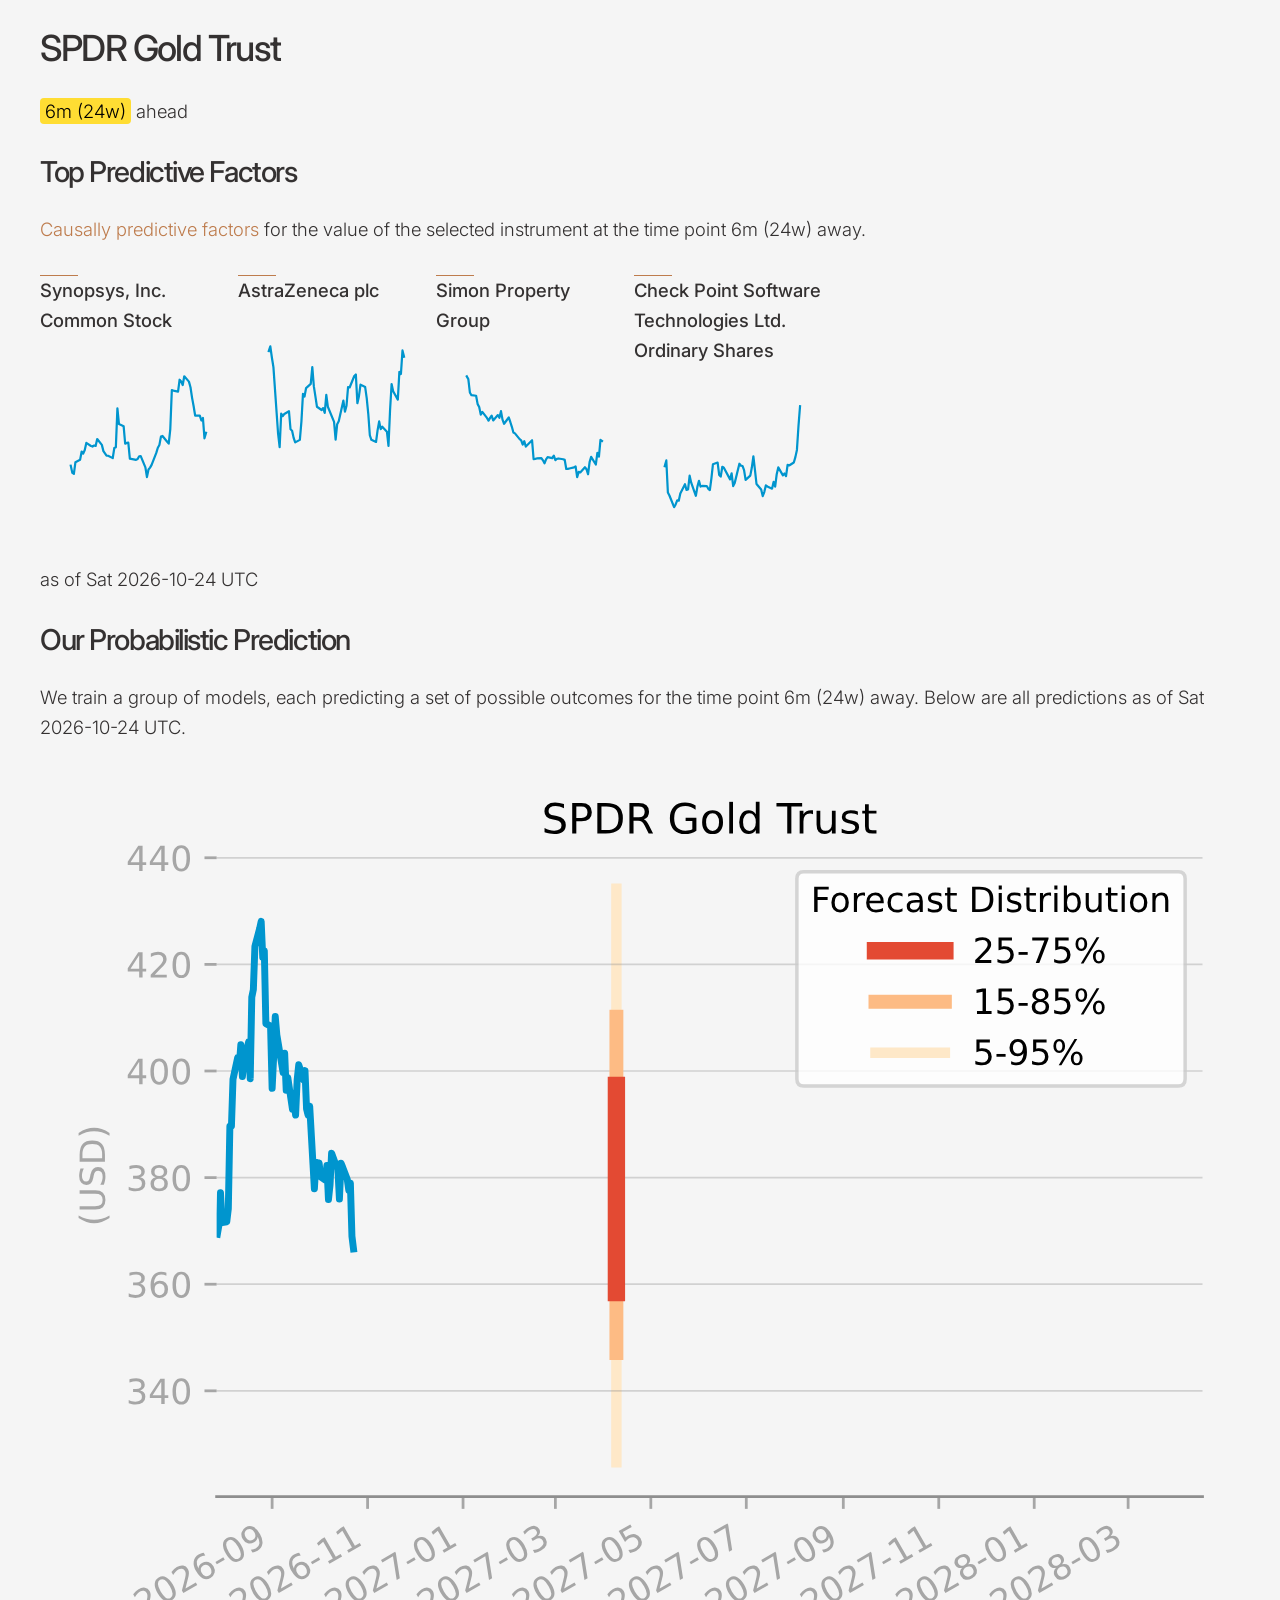
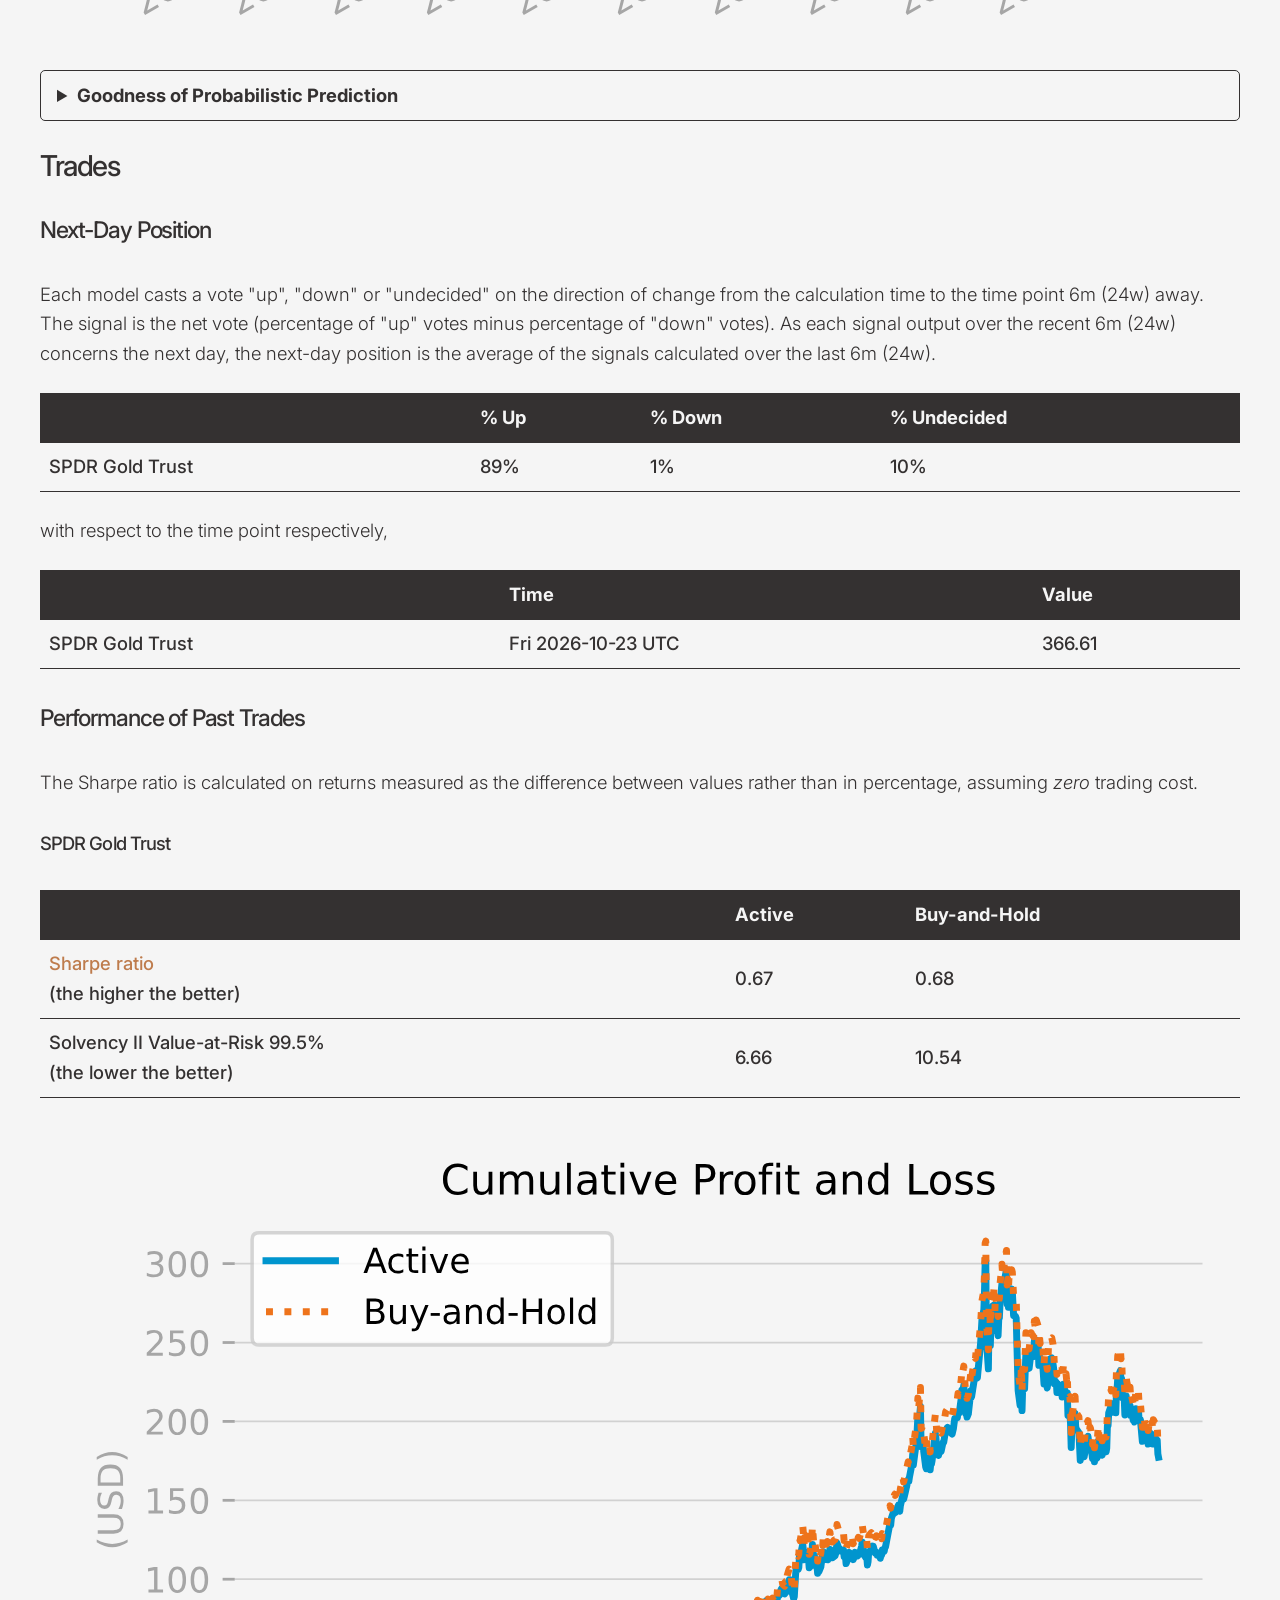
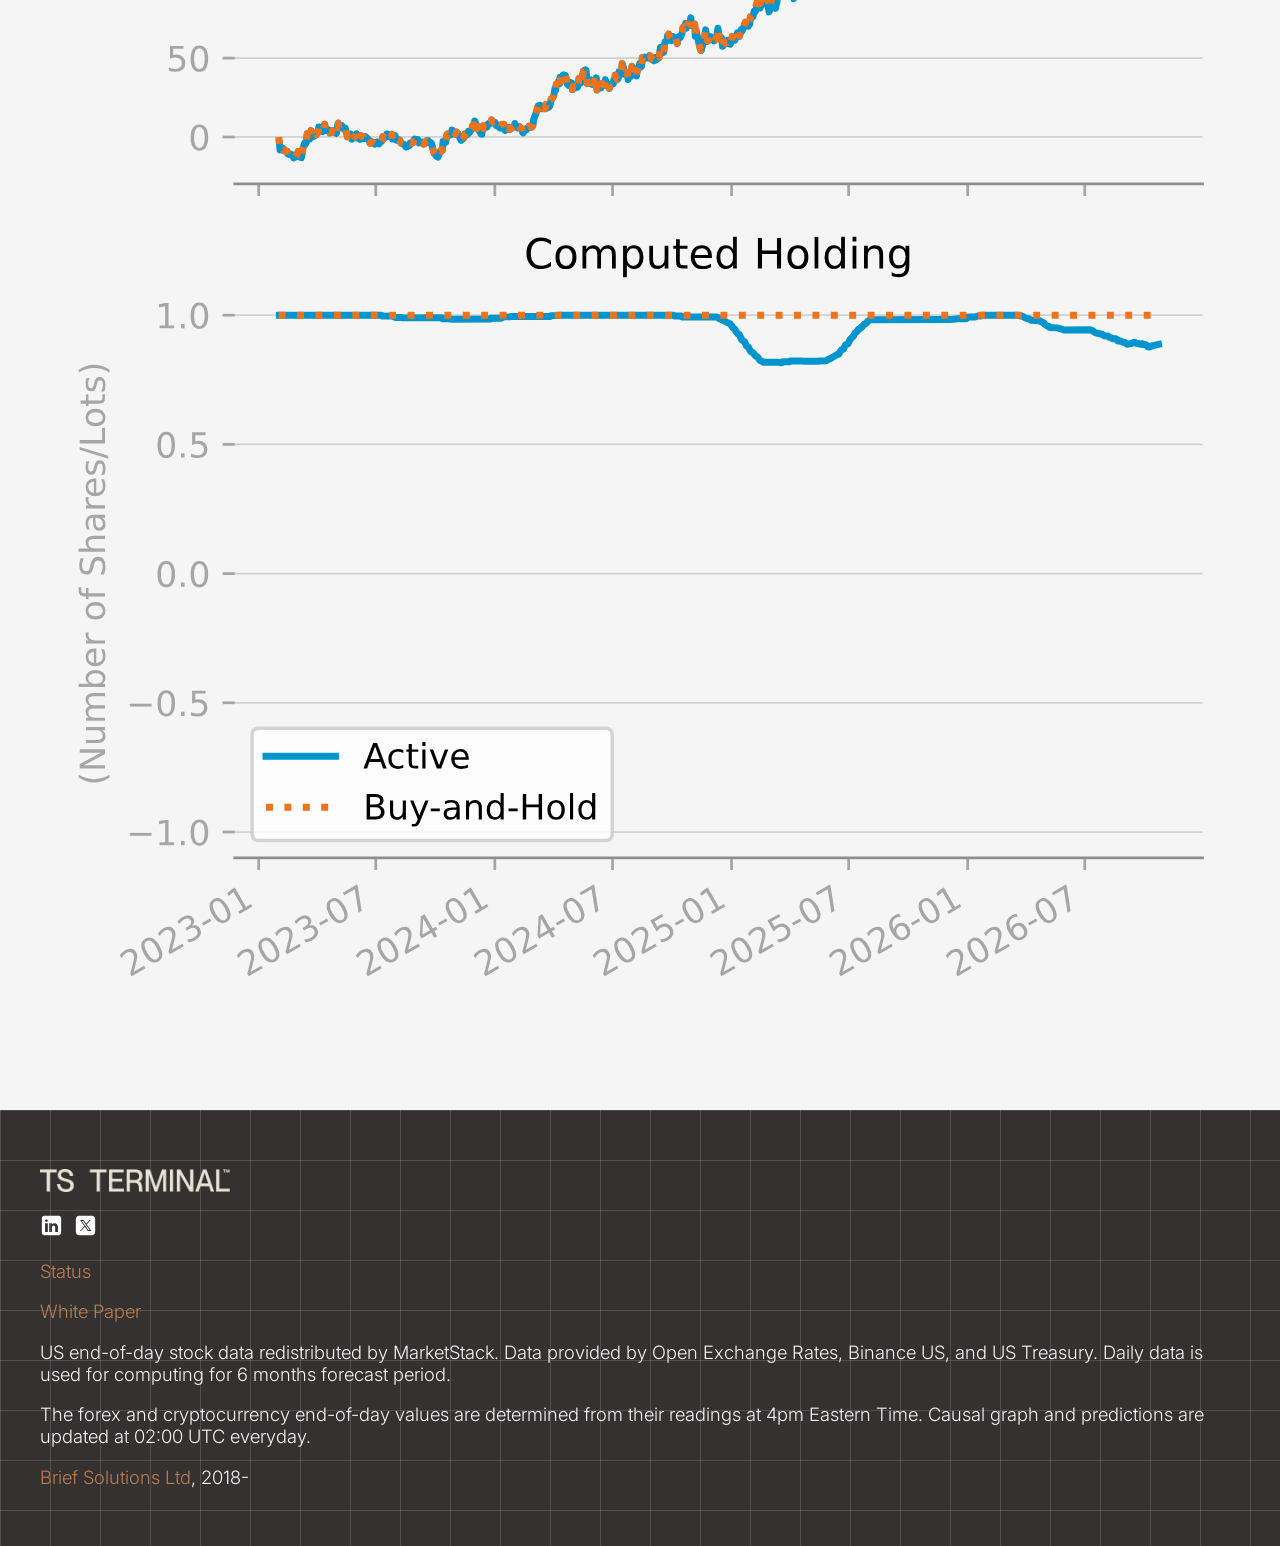
==== commit 4870f283: "add 2026-10-24 pages" ====
--- a/gld.html
+++ b/gld.html
@@ -42,13 +42,13 @@
   <div class="small-multiples">
     
     <div class="small-multiples-child">
-      <p class="small-multiples-title">Nvidia Corporation</p>
+      <p class="small-multiples-title">Synopsys, Inc. Common Stock</p>
       <svg xmlns:xlink="http://www.w3.org/1999/xlink" viewBox="0 0 172.8 129.6" xmlns="http://www.w3.org/2000/svg" version="1.1">
  <metadata>
   <rdf:RDF xmlns:dc="http://purl.org/dc/elements/1.1/" xmlns:cc="http://creativecommons.org/ns#" xmlns:rdf="http://www.w3.org/1999/02/22-rdf-syntax-ns#">
    <cc:Work>
     <dc:type rdf:resource="http://purl.org/dc/dcmitype/StillImage"/>
-    <dc:date>2026-10-18T18:39:40.632874</dc:date>
+    <dc:date>2026-10-25T12:50:17.649988</dc:date>
     <dc:format>image/svg+xml</dc:format>
     <dc:creator>
      <cc:Agent>
@@ -64,72 +64,72 @@
  <g id="figure_1">
   <g id="axes_1">
    <g id="line2d_1">
-    <path d="M 27.687273 78.964782 
-L 29.086646 70.174728 
-L 30.486019 76.255898 
-L 31.885392 79.794033 
-L 36.083511 98.829938 
-L 37.482884 97.908548 
-L 38.882257 110.808 
-L 40.28163 101.538823 
-L 41.681003 91.016556 
-L 45.879122 80.162589 
-L 47.278495 70.395861 
-L 48.677868 56.980431 
-L 50.077241 57.404271 
-L 51.476614 48.24566 
-L 55.674734 60.057872 
-L 57.074107 60.150011 
-L 58.47348 48.006099 
-L 59.872853 45.776336 
-L 61.272226 46.034325 
-L 65.470345 46.310742 
-L 66.869718 56.022186 
-L 68.269091 60.039444 
-L 69.668464 61.347817 
-L 71.067837 65.272936 
-L 75.265956 76.771876 
-L 76.665329 68.350377 
-L 78.064702 74.597397 
-L 79.464075 40.837689 
-L 80.863448 60.057872 
-L 85.061567 54.105697 
-L 86.46094 60.260578 
-L 87.860313 47.41641 
-L 89.259687 39.971583 
-L 90.65906 36.451876 
-L 96.256552 44.983941 
-L 97.655925 48.780066 
-L 99.055298 58.565221 
-L 100.454671 58.694216 
-L 104.65279 72.201784 
-L 106.052163 69.972022 
-L 107.451536 66.784015 
-L 108.850909 56.759298 
-L 110.250282 51.359956 
-L 114.448401 41.943356 
-L 115.847774 39.197616 
-L 117.247147 45.389353 
-L 118.64652 47.103137 
-L 120.045893 46.200176 
-L 124.244013 39.216044 
-L 125.643386 42.256629 
-L 127.042759 40.100578 
-L 128.442132 35.530486 
-L 129.841505 29.8363 
-L 134.039624 20.714545 
-L 135.438997 20.088 
-L 136.83837 23.349718 
-L 138.237743 36.230742 
-L 139.637116 38.442077 
-L 143.835235 43.896702 
-L 145.234608 39.842589 
-L 146.633981 53.147452 
-L 148.033354 60.647561 
-L 149.432727 66.360176 
-" clip-path="url(#pc171171f3c)" style="fill: none; stroke: #0095ce; stroke-width: 2; stroke-linecap: square"/>
+    <path d="M 27.687273 100.530353 
+L 29.086646 106.988949 
+L 30.486019 107.856046 
+L 31.885392 97.380751 
+L 36.083511 95.270391 
+L 37.482884 87.753427 
+L 38.882257 89.691643 
+L 40.28163 86.401776 
+L 41.681003 80.019689 
+L 45.879122 82.76762 
+L 47.278495 83.25855 
+L 48.677868 82.359575 
+L 50.077241 82.722991 
+L 51.476614 76.506672 
+L 55.674734 81.785761 
+L 57.074107 87.402763 
+L 58.47348 89.423863 
+L 59.872853 91.5406 
+L 61.272226 91.572478 
+L 65.470345 93.714717 
+L 66.869718 84.610201 
+L 68.269091 83.83874 
+L 69.668464 48.842459 
+L 71.067837 63.047545 
+L 75.265956 64.973009 
+L 76.665329 80.765647 
+L 78.064702 80.03244 
+L 79.464075 79.815666 
+L 80.863448 94.14189 
+L 86.46094 95.295894 
+L 87.860313 94.537184 
+L 89.259687 92.018778 
+L 90.65906 91.884888 
+L 94.857179 102.054148 
+L 96.256552 110.808 
+L 97.655925 103.941359 
+L 99.055298 102.219917 
+L 100.454671 99.797146 
+L 104.65279 89.034945 
+L 106.052163 84.323294 
+L 107.451536 81.887772 
+L 108.850909 74.332554 
+L 110.250282 73.790619 
+L 114.448401 78.986824 
+L 115.847774 80.593503 
+L 117.247147 67.937715 
+L 118.64652 32.488759 
+L 120.045893 32.896805 
+L 124.244013 33.808531 
+L 125.643386 23.161093 
+L 127.042759 24.755021 
+L 128.442132 27.891871 
+L 129.841505 20.088 
+L 134.039624 24.857032 
+L 135.438997 29.957602 
+L 136.83837 39.253389 
+L 138.237743 46.78948 
+L 139.637116 55.383939 
+L 143.835235 55.415818 
+L 145.234608 59.853313 
+L 146.633981 57.577184 
+L 148.033354 75.881852 
+L 149.432727 70.998057 
+" clip-path="url(#p7c0b24135c)" style="fill: none; stroke: #0095ce; stroke-width: 2; stroke-linecap: square"/>
     <defs>
-     <path id="m04805c3ff5" d="M 0 4.5 
+     <path id="md6f227f11b" d="M 0 4.5 
 C 1.193414 4.5 2.338109 4.025852 3.181981 3.181981 
 C 4.025852 2.338109 4.5 1.193414 4.5 0 
 C 4.5 -1.193414 4.025852 -2.338109 3.181981 -3.181981 
@@ -141,76 +141,76 @@
 z
 " style="stroke: #8e8e8e; stroke-width: 2"/>
     </defs>
-    <g clip-path="url(#pc171171f3c)">
-     <use data-time="2026-07-21" data-value="207.29" visibility="hidden" onmouseover="showData(event)" onmouseout="hideData(event)" ontouchstart="showData(event)" ontouchend="hideData(event)" pointer-events="all" xlink:href="#m04805c3ff5" x="27.687273" y="78.964782" style="fill: #0095ce; stroke: #8e8e8e; stroke-width: 2"/>
-     <use data-time="2026-07-22" data-value="212.06" visibility="hidden" onmouseover="showData(event)" onmouseout="hideData(event)" ontouchstart="showData(event)" ontouchend="hideData(event)" pointer-events="all" xlink:href="#m04805c3ff5" x="29.086646" y="70.174728" style="fill: #0095ce; stroke: #8e8e8e; stroke-width: 2"/>
-     <use data-time="2026-07-23" data-value="208.76" visibility="hidden" onmouseover="showData(event)" onmouseout="hideData(event)" ontouchstart="showData(event)" ontouchend="hideData(event)" pointer-events="all" xlink:href="#m04805c3ff5" x="30.486019" y="76.255898" style="fill: #0095ce; stroke: #8e8e8e; stroke-width: 2"/>
-     <use data-time="2026-07-24" data-value="206.84" visibility="hidden" onmouseover="showData(event)" onmouseout="hideData(event)" ontouchstart="showData(event)" ontouchend="hideData(event)" pointer-events="all" xlink:href="#m04805c3ff5" x="31.885392" y="79.794033" style="fill: #0095ce; stroke: #8e8e8e; stroke-width: 2"/>
-     <use data-time="2026-07-27" data-value="196.51" visibility="hidden" onmouseover="showData(event)" onmouseout="hideData(event)" ontouchstart="showData(event)" ontouchend="hideData(event)" pointer-events="all" xlink:href="#m04805c3ff5" x="36.083511" y="98.829938" style="fill: #0095ce; stroke: #8e8e8e; stroke-width: 2"/>
-     <use data-time="2026-07-28" data-value="197.01" visibility="hidden" onmouseover="showData(event)" onmouseout="hideData(event)" ontouchstart="showData(event)" ontouchend="hideData(event)" pointer-events="all" xlink:href="#m04805c3ff5" x="37.482884" y="97.908548" style="fill: #0095ce; stroke: #8e8e8e; stroke-width: 2"/>
-     <use data-time="2026-07-29" data-value="190.01" visibility="hidden" onmouseover="showData(event)" onmouseout="hideData(event)" ontouchstart="showData(event)" ontouchend="hideData(event)" pointer-events="all" xlink:href="#m04805c3ff5" x="38.882257" y="110.808" style="fill: #0095ce; stroke: #8e8e8e; stroke-width: 2"/>
-     <use data-time="2026-07-30" data-value="195.04" visibility="hidden" onmouseover="showData(event)" onmouseout="hideData(event)" ontouchstart="showData(event)" ontouchend="hideData(event)" pointer-events="all" xlink:href="#m04805c3ff5" x="40.28163" y="101.538823" style="fill: #0095ce; stroke: #8e8e8e; stroke-width: 2"/>
-     <use data-time="2026-07-31" data-value="200.75" visibility="hidden" onmouseover="showData(event)" onmouseout="hideData(event)" ontouchstart="showData(event)" ontouchend="hideData(event)" pointer-events="all" xlink:href="#m04805c3ff5" x="41.681003" y="91.016556" style="fill: #0095ce; stroke: #8e8e8e; stroke-width: 2"/>
-     <use data-time="2026-08-03" data-value="206.64" visibility="hidden" onmouseover="showData(event)" onmouseout="hideData(event)" ontouchstart="showData(event)" ontouchend="hideData(event)" pointer-events="all" xlink:href="#m04805c3ff5" x="45.879122" y="80.162589" style="fill: #0095ce; stroke: #8e8e8e; stroke-width: 2"/>
-     <use data-time="2026-08-04" data-value="211.94" visibility="hidden" onmouseover="showData(event)" onmouseout="hideData(event)" ontouchstart="showData(event)" ontouchend="hideData(event)" pointer-events="all" xlink:href="#m04805c3ff5" x="47.278495" y="70.395861" style="fill: #0095ce; stroke: #8e8e8e; stroke-width: 2"/>
-     <use data-time="2026-08-05" data-value="219.22" visibility="hidden" onmouseover="showData(event)" onmouseout="hideData(event)" ontouchstart="showData(event)" ontouchend="hideData(event)" pointer-events="all" xlink:href="#m04805c3ff5" x="48.677868" y="56.980431" style="fill: #0095ce; stroke: #8e8e8e; stroke-width: 2"/>
-     <use data-time="2026-08-06" data-value="218.99" visibility="hidden" onmouseover="showData(event)" onmouseout="hideData(event)" ontouchstart="showData(event)" ontouchend="hideData(event)" pointer-events="all" xlink:href="#m04805c3ff5" x="50.077241" y="57.404271" style="fill: #0095ce; stroke: #8e8e8e; stroke-width: 2"/>
-     <use data-time="2026-08-07" data-value="223.96" visibility="hidden" onmouseover="showData(event)" onmouseout="hideData(event)" ontouchstart="showData(event)" ontouchend="hideData(event)" pointer-events="all" xlink:href="#m04805c3ff5" x="51.476614" y="48.24566" style="fill: #0095ce; stroke: #8e8e8e; stroke-width: 2"/>
-     <use data-time="2026-08-10" data-value="217.55" visibility="hidden" onmouseover="showData(event)" onmouseout="hideData(event)" ontouchstart="showData(event)" ontouchend="hideData(event)" pointer-events="all" xlink:href="#m04805c3ff5" x="55.674734" y="60.057872" style="fill: #0095ce; stroke: #8e8e8e; stroke-width: 2"/>
-     <use data-time="2026-08-11" data-value="217.5" visibility="hidden" onmouseover="showData(event)" onmouseout="hideData(event)" ontouchstart="showData(event)" ontouchend="hideData(event)" pointer-events="all" xlink:href="#m04805c3ff5" x="57.074107" y="60.150011" style="fill: #0095ce; stroke: #8e8e8e; stroke-width: 2"/>
-     <use data-time="2026-08-12" data-value="224.09" visibility="hidden" onmouseover="showData(event)" onmouseout="hideData(event)" ontouchstart="showData(event)" ontouchend="hideData(event)" pointer-events="all" xlink:href="#m04805c3ff5" x="58.47348" y="48.006099" style="fill: #0095ce; stroke: #8e8e8e; stroke-width: 2"/>
-     <use data-time="2026-08-13" data-value="225.3" visibility="hidden" onmouseover="showData(event)" onmouseout="hideData(event)" ontouchstart="showData(event)" ontouchend="hideData(event)" pointer-events="all" xlink:href="#m04805c3ff5" x="59.872853" y="45.776336" style="fill: #0095ce; stroke: #8e8e8e; stroke-width: 2"/>
-     <use data-time="2026-08-14" data-value="225.16" visibility="hidden" onmouseover="showData(event)" onmouseout="hideData(event)" ontouchstart="showData(event)" ontouchend="hideData(event)" pointer-events="all" xlink:href="#m04805c3ff5" x="61.272226" y="46.034325" style="fill: #0095ce; stroke: #8e8e8e; stroke-width: 2"/>
-     <use data-time="2026-08-17" data-value="225.01" visibility="hidden" onmouseover="showData(event)" onmouseout="hideData(event)" ontouchstart="showData(event)" ontouchend="hideData(event)" pointer-events="all" xlink:href="#m04805c3ff5" x="65.470345" y="46.310742" style="fill: #0095ce; stroke: #8e8e8e; stroke-width: 2"/>
-     <use data-time="2026-08-18" data-value="219.74" visibility="hidden" onmouseover="showData(event)" onmouseout="hideData(event)" ontouchstart="showData(event)" ontouchend="hideData(event)" pointer-events="all" xlink:href="#m04805c3ff5" x="66.869718" y="56.022186" style="fill: #0095ce; stroke: #8e8e8e; stroke-width: 2"/>
-     <use data-time="2026-08-19" data-value="217.56" visibility="hidden" onmouseover="showData(event)" onmouseout="hideData(event)" ontouchstart="showData(event)" ontouchend="hideData(event)" pointer-events="all" xlink:href="#m04805c3ff5" x="68.269091" y="60.039444" style="fill: #0095ce; stroke: #8e8e8e; stroke-width: 2"/>
-     <use data-time="2026-08-20" data-value="216.85" visibility="hidden" onmouseover="showData(event)" onmouseout="hideData(event)" ontouchstart="showData(event)" ontouchend="hideData(event)" pointer-events="all" xlink:href="#m04805c3ff5" x="69.668464" y="61.347817" style="fill: #0095ce; stroke: #8e8e8e; stroke-width: 2"/>
-     <use data-time="2026-08-21" data-value="214.72" visibility="hidden" onmouseover="showData(event)" onmouseout="hideData(event)" ontouchstart="showData(event)" ontouchend="hideData(event)" pointer-events="all" xlink:href="#m04805c3ff5" x="71.067837" y="65.272936" style="fill: #0095ce; stroke: #8e8e8e; stroke-width: 2"/>
-     <use data-time="2026-08-24" data-value="208.48" visibility="hidden" onmouseover="showData(event)" onmouseout="hideData(event)" ontouchstart="showData(event)" ontouchend="hideData(event)" pointer-events="all" xlink:href="#m04805c3ff5" x="75.265956" y="76.771876" style="fill: #0095ce; stroke: #8e8e8e; stroke-width: 2"/>
-     <use data-time="2026-08-25" data-value="213.05" visibility="hidden" onmouseover="showData(event)" onmouseout="hideData(event)" ontouchstart="showData(event)" ontouchend="hideData(event)" pointer-events="all" xlink:href="#m04805c3ff5" x="76.665329" y="68.350377" style="fill: #0095ce; stroke: #8e8e8e; stroke-width: 2"/>
-     <use data-time="2026-08-26" data-value="209.66" visibility="hidden" onmouseover="showData(event)" onmouseout="hideData(event)" ontouchstart="showData(event)" ontouchend="hideData(event)" pointer-events="all" xlink:href="#m04805c3ff5" x="78.064702" y="74.597397" style="fill: #0095ce; stroke: #8e8e8e; stroke-width: 2"/>
-     <use data-time="2026-08-27" data-value="227.98" visibility="hidden" onmouseover="showData(event)" onmouseout="hideData(event)" ontouchstart="showData(event)" ontouchend="hideData(event)" pointer-events="all" xlink:href="#m04805c3ff5" x="79.464075" y="40.837689" style="fill: #0095ce; stroke: #8e8e8e; stroke-width: 2"/>
-     <use data-time="2026-08-28" data-value="217.55" visibility="hidden" onmouseover="showData(event)" onmouseout="hideData(event)" ontouchstart="showData(event)" ontouchend="hideData(event)" pointer-events="all" xlink:href="#m04805c3ff5" x="80.863448" y="60.057872" style="fill: #0095ce; stroke: #8e8e8e; stroke-width: 2"/>
-     <use data-time="2026-08-31" data-value="220.78" visibility="hidden" onmouseover="showData(event)" onmouseout="hideData(event)" ontouchstart="showData(event)" ontouchend="hideData(event)" pointer-events="all" xlink:href="#m04805c3ff5" x="85.061567" y="54.105697" style="fill: #0095ce; stroke: #8e8e8e; stroke-width: 2"/>
-     <use data-time="2026-09-01" data-value="217.44" visibility="hidden" onmouseover="showData(event)" onmouseout="hideData(event)" ontouchstart="showData(event)" ontouchend="hideData(event)" pointer-events="all" xlink:href="#m04805c3ff5" x="86.46094" y="60.260578" style="fill: #0095ce; stroke: #8e8e8e; stroke-width: 2"/>
-     <use data-time="2026-09-02" data-value="224.41" visibility="hidden" onmouseover="showData(event)" onmouseout="hideData(event)" ontouchstart="showData(event)" ontouchend="hideData(event)" pointer-events="all" xlink:href="#m04805c3ff5" x="87.860313" y="47.41641" style="fill: #0095ce; stroke: #8e8e8e; stroke-width: 2"/>
-     <use data-time="2026-09-03" data-value="228.45" visibility="hidden" onmouseover="showData(event)" onmouseout="hideData(event)" ontouchstart="showData(event)" ontouchend="hideData(event)" pointer-events="all" xlink:href="#m04805c3ff5" x="89.259687" y="39.971583" style="fill: #0095ce; stroke: #8e8e8e; stroke-width: 2"/>
-     <use data-time="2026-09-04" data-value="230.36" visibility="hidden" onmouseover="showData(event)" onmouseout="hideData(event)" ontouchstart="showData(event)" ontouchend="hideData(event)" pointer-events="all" xlink:href="#m04805c3ff5" x="90.65906" y="36.451876" style="fill: #0095ce; stroke: #8e8e8e; stroke-width: 2"/>
-     <use data-time="2026-09-08" data-value="225.73" visibility="hidden" onmouseover="showData(event)" onmouseout="hideData(event)" ontouchstart="showData(event)" ontouchend="hideData(event)" pointer-events="all" xlink:href="#m04805c3ff5" x="96.256552" y="44.983941" style="fill: #0095ce; stroke: #8e8e8e; stroke-width: 2"/>
-     <use data-time="2026-09-09" data-value="223.67" visibility="hidden" onmouseover="showData(event)" onmouseout="hideData(event)" ontouchstart="showData(event)" ontouchend="hideData(event)" pointer-events="all" xlink:href="#m04805c3ff5" x="97.655925" y="48.780066" style="fill: #0095ce; stroke: #8e8e8e; stroke-width: 2"/>
-     <use data-time="2026-09-10" data-value="218.36" visibility="hidden" onmouseover="showData(event)" onmouseout="hideData(event)" ontouchstart="showData(event)" ontouchend="hideData(event)" pointer-events="all" xlink:href="#m04805c3ff5" x="99.055298" y="58.565221" style="fill: #0095ce; stroke: #8e8e8e; stroke-width: 2"/>
-     <use data-time="2026-09-11" data-value="218.29" visibility="hidden" onmouseover="showData(event)" onmouseout="hideData(event)" ontouchstart="showData(event)" ontouchend="hideData(event)" pointer-events="all" xlink:href="#m04805c3ff5" x="100.454671" y="58.694216" style="fill: #0095ce; stroke: #8e8e8e; stroke-width: 2"/>
-     <use data-time="2026-09-14" data-value="210.96" visibility="hidden" onmouseover="showData(event)" onmouseout="hideData(event)" ontouchstart="showData(event)" ontouchend="hideData(event)" pointer-events="all" xlink:href="#m04805c3ff5" x="104.65279" y="72.201784" style="fill: #0095ce; stroke: #8e8e8e; stroke-width: 2"/>
-     <use data-time="2026-09-15" data-value="212.17" visibility="hidden" onmouseover="showData(event)" onmouseout="hideData(event)" ontouchstart="showData(event)" ontouchend="hideData(event)" pointer-events="all" xlink:href="#m04805c3ff5" x="106.052163" y="69.972022" style="fill: #0095ce; stroke: #8e8e8e; stroke-width: 2"/>
-     <use data-time="2026-09-16" data-value="213.9" visibility="hidden" onmouseover="showData(event)" onmouseout="hideData(event)" ontouchstart="showData(event)" ontouchend="hideData(event)" pointer-events="all" xlink:href="#m04805c3ff5" x="107.451536" y="66.784015" style="fill: #0095ce; stroke: #8e8e8e; stroke-width: 2"/>
-     <use data-time="2026-09-17" data-value="219.34" visibility="hidden" onmouseover="showData(event)" onmouseout="hideData(event)" ontouchstart="showData(event)" ontouchend="hideData(event)" pointer-events="all" xlink:href="#m04805c3ff5" x="108.850909" y="56.759298" style="fill: #0095ce; stroke: #8e8e8e; stroke-width: 2"/>
-     <use data-time="2026-09-18" data-value="222.27" visibility="hidden" onmouseover="showData(event)" onmouseout="hideData(event)" ontouchstart="showData(event)" ontouchend="hideData(event)" pointer-events="all" xlink:href="#m04805c3ff5" x="110.250282" y="51.359956" style="fill: #0095ce; stroke: #8e8e8e; stroke-width: 2"/>
-     <use data-time="2026-09-21" data-value="227.38" visibility="hidden" onmouseover="showData(event)" onmouseout="hideData(event)" ontouchstart="showData(event)" ontouchend="hideData(event)" pointer-events="all" xlink:href="#m04805c3ff5" x="114.448401" y="41.943356" style="fill: #0095ce; stroke: #8e8e8e; stroke-width: 2"/>
-     <use data-time="2026-09-22" data-value="228.87" visibility="hidden" onmouseover="showData(event)" onmouseout="hideData(event)" ontouchstart="showData(event)" ontouchend="hideData(event)" pointer-events="all" xlink:href="#m04805c3ff5" x="115.847774" y="39.197616" style="fill: #0095ce; stroke: #8e8e8e; stroke-width: 2"/>
-     <use data-time="2026-09-23" data-value="225.51" visibility="hidden" onmouseover="showData(event)" onmouseout="hideData(event)" ontouchstart="showData(event)" ontouchend="hideData(event)" pointer-events="all" xlink:href="#m04805c3ff5" x="117.247147" y="45.389353" style="fill: #0095ce; stroke: #8e8e8e; stroke-width: 2"/>
-     <use data-time="2026-09-24" data-value="224.58" visibility="hidden" onmouseover="showData(event)" onmouseout="hideData(event)" ontouchstart="showData(event)" ontouchend="hideData(event)" pointer-events="all" xlink:href="#m04805c3ff5" x="118.64652" y="47.103137" style="fill: #0095ce; stroke: #8e8e8e; stroke-width: 2"/>
-     <use data-time="2026-09-25" data-value="225.07" visibility="hidden" onmouseover="showData(event)" onmouseout="hideData(event)" ontouchstart="showData(event)" ontouchend="hideData(event)" pointer-events="all" xlink:href="#m04805c3ff5" x="120.045893" y="46.200176" style="fill: #0095ce; stroke: #8e8e8e; stroke-width: 2"/>
-     <use data-time="2026-09-28" data-value="228.86" visibility="hidden" onmouseover="showData(event)" onmouseout="hideData(event)" ontouchstart="showData(event)" ontouchend="hideData(event)" pointer-events="all" xlink:href="#m04805c3ff5" x="124.244013" y="39.216044" style="fill: #0095ce; stroke: #8e8e8e; stroke-width: 2"/>
-     <use data-time="2026-09-29" data-value="227.21" visibility="hidden" onmouseover="showData(event)" onmouseout="hideData(event)" ontouchstart="showData(event)" ontouchend="hideData(event)" pointer-events="all" xlink:href="#m04805c3ff5" x="125.643386" y="42.256629" style="fill: #0095ce; stroke: #8e8e8e; stroke-width: 2"/>
-     <use data-time="2026-09-30" data-value="228.38" visibility="hidden" onmouseover="showData(event)" onmouseout="hideData(event)" ontouchstart="showData(event)" ontouchend="hideData(event)" pointer-events="all" xlink:href="#m04805c3ff5" x="127.042759" y="40.100578" style="fill: #0095ce; stroke: #8e8e8e; stroke-width: 2"/>
-     <use data-time="2026-10-01" data-value="230.86" visibility="hidden" onmouseover="showData(event)" onmouseout="hideData(event)" ontouchstart="showData(event)" ontouchend="hideData(event)" pointer-events="all" xlink:href="#m04805c3ff5" x="128.442132" y="35.530486" style="fill: #0095ce; stroke: #8e8e8e; stroke-width: 2"/>
-     <use data-time="2026-10-02" data-value="233.95" visibility="hidden" onmouseover="showData(event)" onmouseout="hideData(event)" ontouchstart="showData(event)" ontouchend="hideData(event)" pointer-events="all" xlink:href="#m04805c3ff5" x="129.841505" y="29.8363" style="fill: #0095ce; stroke: #8e8e8e; stroke-width: 2"/>
-     <use data-time="2026-10-05" data-value="238.9" visibility="hidden" onmouseover="showData(event)" onmouseout="hideData(event)" ontouchstart="showData(event)" ontouchend="hideData(event)" pointer-events="all" xlink:href="#m04805c3ff5" x="134.039624" y="20.714545" style="fill: #0095ce; stroke: #8e8e8e; stroke-width: 2"/>
-     <use data-time="2026-10-06" data-value="239.24" visibility="hidden" onmouseover="showData(event)" onmouseout="hideData(event)" ontouchstart="showData(event)" ontouchend="hideData(event)" pointer-events="all" xlink:href="#m04805c3ff5" x="135.438997" y="20.088" style="fill: #0095ce; stroke: #8e8e8e; stroke-width: 2"/>
-     <use data-time="2026-10-07" data-value="237.47" visibility="hidden" onmouseover="showData(event)" onmouseout="hideData(event)" ontouchstart="showData(event)" ontouchend="hideData(event)" pointer-events="all" xlink:href="#m04805c3ff5" x="136.83837" y="23.349718" style="fill: #0095ce; stroke: #8e8e8e; stroke-width: 2"/>
-     <use data-time="2026-10-08" data-value="230.48" visibility="hidden" onmouseover="showData(event)" onmouseout="hideData(event)" ontouchstart="showData(event)" ontouchend="hideData(event)" pointer-events="all" xlink:href="#m04805c3ff5" x="138.237743" y="36.230742" style="fill: #0095ce; stroke: #8e8e8e; stroke-width: 2"/>
-     <use data-time="2026-10-09" data-value="229.28" visibility="hidden" onmouseover="showData(event)" onmouseout="hideData(event)" ontouchstart="showData(event)" ontouchend="hideData(event)" pointer-events="all" xlink:href="#m04805c3ff5" x="139.637116" y="38.442077" style="fill: #0095ce; stroke: #8e8e8e; stroke-width: 2"/>
-     <use data-time="2026-10-12" data-value="226.32" visibility="hidden" onmouseover="showData(event)" onmouseout="hideData(event)" ontouchstart="showData(event)" ontouchend="hideData(event)" pointer-events="all" xlink:href="#m04805c3ff5" x="143.835235" y="43.896702" style="fill: #0095ce; stroke: #8e8e8e; stroke-width: 2"/>
-     <use data-time="2026-10-13" data-value="228.52" visibility="hidden" onmouseover="showData(event)" onmouseout="hideData(event)" ontouchstart="showData(event)" ontouchend="hideData(event)" pointer-events="all" xlink:href="#m04805c3ff5" x="145.234608" y="39.842589" style="fill: #0095ce; stroke: #8e8e8e; stroke-width: 2"/>
-     <use data-time="2026-10-14" data-value="221.3" visibility="hidden" onmouseover="showData(event)" onmouseout="hideData(event)" ontouchstart="showData(event)" ontouchend="hideData(event)" pointer-events="all" xlink:href="#m04805c3ff5" x="146.633981" y="53.147452" style="fill: #0095ce; stroke: #8e8e8e; stroke-width: 2"/>
-     <use data-time="2026-10-15" data-value="217.23" visibility="hidden" onmouseover="showData(event)" onmouseout="hideData(event)" ontouchstart="showData(event)" ontouchend="hideData(event)" pointer-events="all" xlink:href="#m04805c3ff5" x="148.033354" y="60.647561" style="fill: #0095ce; stroke: #8e8e8e; stroke-width: 2"/>
-     <use data-time="2026-10-16" data-value="214.13" visibility="hidden" onmouseover="showData(event)" onmouseout="hideData(event)" ontouchstart="showData(event)" ontouchend="hideData(event)" pointer-events="all" xlink:href="#m04805c3ff5" x="149.432727" y="66.360176" style="fill: #0095ce; stroke: #8e8e8e; stroke-width: 2"/>
+    <g clip-path="url(#p7c0b24135c)">
+     <use data-time="2026-07-28" data-value="383.82" visibility="hidden" onmouseover="showData(event)" onmouseout="hideData(event)" ontouchstart="showData(event)" ontouchend="hideData(event)" pointer-events="all" xlink:href="#md6f227f11b" x="27.687273" y="100.530353" style="fill: #0095ce; stroke: #8e8e8e; stroke-width: 2"/>
+     <use data-time="2026-07-29" data-value="373.69" visibility="hidden" onmouseover="showData(event)" onmouseout="hideData(event)" ontouchstart="showData(event)" ontouchend="hideData(event)" pointer-events="all" xlink:href="#md6f227f11b" x="29.086646" y="106.988949" style="fill: #0095ce; stroke: #8e8e8e; stroke-width: 2"/>
+     <use data-time="2026-07-30" data-value="372.33" visibility="hidden" onmouseover="showData(event)" onmouseout="hideData(event)" ontouchstart="showData(event)" ontouchend="hideData(event)" pointer-events="all" xlink:href="#md6f227f11b" x="30.486019" y="107.856046" style="fill: #0095ce; stroke: #8e8e8e; stroke-width: 2"/>
+     <use data-time="2026-07-31" data-value="388.76" visibility="hidden" onmouseover="showData(event)" onmouseout="hideData(event)" ontouchstart="showData(event)" ontouchend="hideData(event)" pointer-events="all" xlink:href="#md6f227f11b" x="31.885392" y="97.380751" style="fill: #0095ce; stroke: #8e8e8e; stroke-width: 2"/>
+     <use data-time="2026-08-03" data-value="392.07" visibility="hidden" onmouseover="showData(event)" onmouseout="hideData(event)" ontouchstart="showData(event)" ontouchend="hideData(event)" pointer-events="all" xlink:href="#md6f227f11b" x="36.083511" y="95.270391" style="fill: #0095ce; stroke: #8e8e8e; stroke-width: 2"/>
+     <use data-time="2026-08-04" data-value="403.86" visibility="hidden" onmouseover="showData(event)" onmouseout="hideData(event)" ontouchstart="showData(event)" ontouchend="hideData(event)" pointer-events="all" xlink:href="#md6f227f11b" x="37.482884" y="87.753427" style="fill: #0095ce; stroke: #8e8e8e; stroke-width: 2"/>
+     <use data-time="2026-08-05" data-value="400.82" visibility="hidden" onmouseover="showData(event)" onmouseout="hideData(event)" ontouchstart="showData(event)" ontouchend="hideData(event)" pointer-events="all" xlink:href="#md6f227f11b" x="38.882257" y="89.691643" style="fill: #0095ce; stroke: #8e8e8e; stroke-width: 2"/>
+     <use data-time="2026-08-06" data-value="405.98" visibility="hidden" onmouseover="showData(event)" onmouseout="hideData(event)" ontouchstart="showData(event)" ontouchend="hideData(event)" pointer-events="all" xlink:href="#md6f227f11b" x="40.28163" y="86.401776" style="fill: #0095ce; stroke: #8e8e8e; stroke-width: 2"/>
+     <use data-time="2026-08-07" data-value="415.99" visibility="hidden" onmouseover="showData(event)" onmouseout="hideData(event)" ontouchstart="showData(event)" ontouchend="hideData(event)" pointer-events="all" xlink:href="#md6f227f11b" x="41.681003" y="80.019689" style="fill: #0095ce; stroke: #8e8e8e; stroke-width: 2"/>
+     <use data-time="2026-08-10" data-value="411.68" visibility="hidden" onmouseover="showData(event)" onmouseout="hideData(event)" ontouchstart="showData(event)" ontouchend="hideData(event)" pointer-events="all" xlink:href="#md6f227f11b" x="45.879122" y="82.76762" style="fill: #0095ce; stroke: #8e8e8e; stroke-width: 2"/>
+     <use data-time="2026-08-11" data-value="410.91" visibility="hidden" onmouseover="showData(event)" onmouseout="hideData(event)" ontouchstart="showData(event)" ontouchend="hideData(event)" pointer-events="all" xlink:href="#md6f227f11b" x="47.278495" y="83.25855" style="fill: #0095ce; stroke: #8e8e8e; stroke-width: 2"/>
+     <use data-time="2026-08-12" data-value="412.32" visibility="hidden" onmouseover="showData(event)" onmouseout="hideData(event)" ontouchstart="showData(event)" ontouchend="hideData(event)" pointer-events="all" xlink:href="#md6f227f11b" x="48.677868" y="82.359575" style="fill: #0095ce; stroke: #8e8e8e; stroke-width: 2"/>
+     <use data-time="2026-08-13" data-value="411.75" visibility="hidden" onmouseover="showData(event)" onmouseout="hideData(event)" ontouchstart="showData(event)" ontouchend="hideData(event)" pointer-events="all" xlink:href="#md6f227f11b" x="50.077241" y="82.722991" style="fill: #0095ce; stroke: #8e8e8e; stroke-width: 2"/>
+     <use data-time="2026-08-14" data-value="421.5" visibility="hidden" onmouseover="showData(event)" onmouseout="hideData(event)" ontouchstart="showData(event)" ontouchend="hideData(event)" pointer-events="all" xlink:href="#md6f227f11b" x="51.476614" y="76.506672" style="fill: #0095ce; stroke: #8e8e8e; stroke-width: 2"/>
+     <use data-time="2026-08-17" data-value="413.22" visibility="hidden" onmouseover="showData(event)" onmouseout="hideData(event)" ontouchstart="showData(event)" ontouchend="hideData(event)" pointer-events="all" xlink:href="#md6f227f11b" x="55.674734" y="81.785761" style="fill: #0095ce; stroke: #8e8e8e; stroke-width: 2"/>
+     <use data-time="2026-08-18" data-value="404.41" visibility="hidden" onmouseover="showData(event)" onmouseout="hideData(event)" ontouchstart="showData(event)" ontouchend="hideData(event)" pointer-events="all" xlink:href="#md6f227f11b" x="57.074107" y="87.402763" style="fill: #0095ce; stroke: #8e8e8e; stroke-width: 2"/>
+     <use data-time="2026-08-19" data-value="401.24" visibility="hidden" onmouseover="showData(event)" onmouseout="hideData(event)" ontouchstart="showData(event)" ontouchend="hideData(event)" pointer-events="all" xlink:href="#md6f227f11b" x="58.47348" y="89.423863" style="fill: #0095ce; stroke: #8e8e8e; stroke-width: 2"/>
+     <use data-time="2026-08-20" data-value="397.92" visibility="hidden" onmouseover="showData(event)" onmouseout="hideData(event)" ontouchstart="showData(event)" ontouchend="hideData(event)" pointer-events="all" xlink:href="#md6f227f11b" x="59.872853" y="91.5406" style="fill: #0095ce; stroke: #8e8e8e; stroke-width: 2"/>
+     <use data-time="2026-08-21" data-value="397.87" visibility="hidden" onmouseover="showData(event)" onmouseout="hideData(event)" ontouchstart="showData(event)" ontouchend="hideData(event)" pointer-events="all" xlink:href="#md6f227f11b" x="61.272226" y="91.572478" style="fill: #0095ce; stroke: #8e8e8e; stroke-width: 2"/>
+     <use data-time="2026-08-24" data-value="394.51" visibility="hidden" onmouseover="showData(event)" onmouseout="hideData(event)" ontouchstart="showData(event)" ontouchend="hideData(event)" pointer-events="all" xlink:href="#md6f227f11b" x="65.470345" y="93.714717" style="fill: #0095ce; stroke: #8e8e8e; stroke-width: 2"/>
+     <use data-time="2026-08-25" data-value="408.79" visibility="hidden" onmouseover="showData(event)" onmouseout="hideData(event)" ontouchstart="showData(event)" ontouchend="hideData(event)" pointer-events="all" xlink:href="#md6f227f11b" x="66.869718" y="84.610201" style="fill: #0095ce; stroke: #8e8e8e; stroke-width: 2"/>
+     <use data-time="2026-08-26" data-value="410.0" visibility="hidden" onmouseover="showData(event)" onmouseout="hideData(event)" ontouchstart="showData(event)" ontouchend="hideData(event)" pointer-events="all" xlink:href="#md6f227f11b" x="68.269091" y="83.83874" style="fill: #0095ce; stroke: #8e8e8e; stroke-width: 2"/>
+     <use data-time="2026-08-27" data-value="464.89" visibility="hidden" onmouseover="showData(event)" onmouseout="hideData(event)" ontouchstart="showData(event)" ontouchend="hideData(event)" pointer-events="all" xlink:href="#md6f227f11b" x="69.668464" y="48.842459" style="fill: #0095ce; stroke: #8e8e8e; stroke-width: 2"/>
+     <use data-time="2026-08-28" data-value="442.61" visibility="hidden" onmouseover="showData(event)" onmouseout="hideData(event)" ontouchstart="showData(event)" ontouchend="hideData(event)" pointer-events="all" xlink:href="#md6f227f11b" x="71.067837" y="63.047545" style="fill: #0095ce; stroke: #8e8e8e; stroke-width: 2"/>
+     <use data-time="2026-08-31" data-value="439.59" visibility="hidden" onmouseover="showData(event)" onmouseout="hideData(event)" ontouchstart="showData(event)" ontouchend="hideData(event)" pointer-events="all" xlink:href="#md6f227f11b" x="75.265956" y="64.973009" style="fill: #0095ce; stroke: #8e8e8e; stroke-width: 2"/>
+     <use data-time="2026-09-01" data-value="414.82" visibility="hidden" onmouseover="showData(event)" onmouseout="hideData(event)" ontouchstart="showData(event)" ontouchend="hideData(event)" pointer-events="all" xlink:href="#md6f227f11b" x="76.665329" y="80.765647" style="fill: #0095ce; stroke: #8e8e8e; stroke-width: 2"/>
+     <use data-time="2026-09-02" data-value="415.97" visibility="hidden" onmouseover="showData(event)" onmouseout="hideData(event)" ontouchstart="showData(event)" ontouchend="hideData(event)" pointer-events="all" xlink:href="#md6f227f11b" x="78.064702" y="80.03244" style="fill: #0095ce; stroke: #8e8e8e; stroke-width: 2"/>
+     <use data-time="2026-09-03" data-value="416.31" visibility="hidden" onmouseover="showData(event)" onmouseout="hideData(event)" ontouchstart="showData(event)" ontouchend="hideData(event)" pointer-events="all" xlink:href="#md6f227f11b" x="79.464075" y="79.815666" style="fill: #0095ce; stroke: #8e8e8e; stroke-width: 2"/>
+     <use data-time="2026-09-04" data-value="393.84" visibility="hidden" onmouseover="showData(event)" onmouseout="hideData(event)" ontouchstart="showData(event)" ontouchend="hideData(event)" pointer-events="all" xlink:href="#md6f227f11b" x="80.863448" y="94.14189" style="fill: #0095ce; stroke: #8e8e8e; stroke-width: 2"/>
+     <use data-time="2026-09-08" data-value="392.03" visibility="hidden" onmouseover="showData(event)" onmouseout="hideData(event)" ontouchstart="showData(event)" ontouchend="hideData(event)" pointer-events="all" xlink:href="#md6f227f11b" x="86.46094" y="95.295894" style="fill: #0095ce; stroke: #8e8e8e; stroke-width: 2"/>
+     <use data-time="2026-09-09" data-value="393.22" visibility="hidden" onmouseover="showData(event)" onmouseout="hideData(event)" ontouchstart="showData(event)" ontouchend="hideData(event)" pointer-events="all" xlink:href="#md6f227f11b" x="87.860313" y="94.537184" style="fill: #0095ce; stroke: #8e8e8e; stroke-width: 2"/>
+     <use data-time="2026-09-10" data-value="397.17" visibility="hidden" onmouseover="showData(event)" onmouseout="hideData(event)" ontouchstart="showData(event)" ontouchend="hideData(event)" pointer-events="all" xlink:href="#md6f227f11b" x="89.259687" y="92.018778" style="fill: #0095ce; stroke: #8e8e8e; stroke-width: 2"/>
+     <use data-time="2026-09-11" data-value="397.38" visibility="hidden" onmouseover="showData(event)" onmouseout="hideData(event)" ontouchstart="showData(event)" ontouchend="hideData(event)" pointer-events="all" xlink:href="#md6f227f11b" x="90.65906" y="91.884888" style="fill: #0095ce; stroke: #8e8e8e; stroke-width: 2"/>
+     <use data-time="2026-09-14" data-value="381.43" visibility="hidden" onmouseover="showData(event)" onmouseout="hideData(event)" ontouchstart="showData(event)" ontouchend="hideData(event)" pointer-events="all" xlink:href="#md6f227f11b" x="94.857179" y="102.054148" style="fill: #0095ce; stroke: #8e8e8e; stroke-width: 2"/>
+     <use data-time="2026-09-15" data-value="367.7" visibility="hidden" onmouseover="showData(event)" onmouseout="hideData(event)" ontouchstart="showData(event)" ontouchend="hideData(event)" pointer-events="all" xlink:href="#md6f227f11b" x="96.256552" y="110.808" style="fill: #0095ce; stroke: #8e8e8e; stroke-width: 2"/>
+     <use data-time="2026-09-16" data-value="378.47" visibility="hidden" onmouseover="showData(event)" onmouseout="hideData(event)" ontouchstart="showData(event)" ontouchend="hideData(event)" pointer-events="all" xlink:href="#md6f227f11b" x="97.655925" y="103.941359" style="fill: #0095ce; stroke: #8e8e8e; stroke-width: 2"/>
+     <use data-time="2026-09-17" data-value="381.17" visibility="hidden" onmouseover="showData(event)" onmouseout="hideData(event)" ontouchstart="showData(event)" ontouchend="hideData(event)" pointer-events="all" xlink:href="#md6f227f11b" x="99.055298" y="102.219917" style="fill: #0095ce; stroke: #8e8e8e; stroke-width: 2"/>
+     <use data-time="2026-09-18" data-value="384.97" visibility="hidden" onmouseover="showData(event)" onmouseout="hideData(event)" ontouchstart="showData(event)" ontouchend="hideData(event)" pointer-events="all" xlink:href="#md6f227f11b" x="100.454671" y="99.797146" style="fill: #0095ce; stroke: #8e8e8e; stroke-width: 2"/>
+     <use data-time="2026-09-21" data-value="401.85" visibility="hidden" onmouseover="showData(event)" onmouseout="hideData(event)" ontouchstart="showData(event)" ontouchend="hideData(event)" pointer-events="all" xlink:href="#md6f227f11b" x="104.65279" y="89.034945" style="fill: #0095ce; stroke: #8e8e8e; stroke-width: 2"/>
+     <use data-time="2026-09-22" data-value="409.24" visibility="hidden" onmouseover="showData(event)" onmouseout="hideData(event)" ontouchstart="showData(event)" ontouchend="hideData(event)" pointer-events="all" xlink:href="#md6f227f11b" x="106.052163" y="84.323294" style="fill: #0095ce; stroke: #8e8e8e; stroke-width: 2"/>
+     <use data-time="2026-09-23" data-value="413.06" visibility="hidden" onmouseover="showData(event)" onmouseout="hideData(event)" ontouchstart="showData(event)" ontouchend="hideData(event)" pointer-events="all" xlink:href="#md6f227f11b" x="107.451536" y="81.887772" style="fill: #0095ce; stroke: #8e8e8e; stroke-width: 2"/>
+     <use data-time="2026-09-24" data-value="424.91" visibility="hidden" onmouseover="showData(event)" onmouseout="hideData(event)" ontouchstart="showData(event)" ontouchend="hideData(event)" pointer-events="all" xlink:href="#md6f227f11b" x="108.850909" y="74.332554" style="fill: #0095ce; stroke: #8e8e8e; stroke-width: 2"/>
+     <use data-time="2026-09-25" data-value="425.76" visibility="hidden" onmouseover="showData(event)" onmouseout="hideData(event)" ontouchstart="showData(event)" ontouchend="hideData(event)" pointer-events="all" xlink:href="#md6f227f11b" x="110.250282" y="73.790619" style="fill: #0095ce; stroke: #8e8e8e; stroke-width: 2"/>
+     <use data-time="2026-09-28" data-value="417.61" visibility="hidden" onmouseover="showData(event)" onmouseout="hideData(event)" ontouchstart="showData(event)" ontouchend="hideData(event)" pointer-events="all" xlink:href="#md6f227f11b" x="114.448401" y="78.986824" style="fill: #0095ce; stroke: #8e8e8e; stroke-width: 2"/>
+     <use data-time="2026-09-29" data-value="415.09" visibility="hidden" onmouseover="showData(event)" onmouseout="hideData(event)" ontouchstart="showData(event)" ontouchend="hideData(event)" pointer-events="all" xlink:href="#md6f227f11b" x="115.847774" y="80.593503" style="fill: #0095ce; stroke: #8e8e8e; stroke-width: 2"/>
+     <use data-time="2026-09-30" data-value="434.94" visibility="hidden" onmouseover="showData(event)" onmouseout="hideData(event)" ontouchstart="showData(event)" ontouchend="hideData(event)" pointer-events="all" xlink:href="#md6f227f11b" x="117.247147" y="67.937715" style="fill: #0095ce; stroke: #8e8e8e; stroke-width: 2"/>
+     <use data-time="2026-10-01" data-value="490.54" visibility="hidden" onmouseover="showData(event)" onmouseout="hideData(event)" ontouchstart="showData(event)" ontouchend="hideData(event)" pointer-events="all" xlink:href="#md6f227f11b" x="118.64652" y="32.488759" style="fill: #0095ce; stroke: #8e8e8e; stroke-width: 2"/>
+     <use data-time="2026-10-02" data-value="489.9" visibility="hidden" onmouseover="showData(event)" onmouseout="hideData(event)" ontouchstart="showData(event)" ontouchend="hideData(event)" pointer-events="all" xlink:href="#md6f227f11b" x="120.045893" y="32.896805" style="fill: #0095ce; stroke: #8e8e8e; stroke-width: 2"/>
+     <use data-time="2026-10-05" data-value="488.47" visibility="hidden" onmouseover="showData(event)" onmouseout="hideData(event)" ontouchstart="showData(event)" ontouchend="hideData(event)" pointer-events="all" xlink:href="#md6f227f11b" x="124.244013" y="33.808531" style="fill: #0095ce; stroke: #8e8e8e; stroke-width: 2"/>
+     <use data-time="2026-10-06" data-value="505.17" visibility="hidden" onmouseover="showData(event)" onmouseout="hideData(event)" ontouchstart="showData(event)" ontouchend="hideData(event)" pointer-events="all" xlink:href="#md6f227f11b" x="125.643386" y="23.161093" style="fill: #0095ce; stroke: #8e8e8e; stroke-width: 2"/>
+     <use data-time="2026-10-07" data-value="502.67" visibility="hidden" onmouseover="showData(event)" onmouseout="hideData(event)" ontouchstart="showData(event)" ontouchend="hideData(event)" pointer-events="all" xlink:href="#md6f227f11b" x="127.042759" y="24.755021" style="fill: #0095ce; stroke: #8e8e8e; stroke-width: 2"/>
+     <use data-time="2026-10-08" data-value="497.75" visibility="hidden" onmouseover="showData(event)" onmouseout="hideData(event)" ontouchstart="showData(event)" ontouchend="hideData(event)" pointer-events="all" xlink:href="#md6f227f11b" x="128.442132" y="27.891871" style="fill: #0095ce; stroke: #8e8e8e; stroke-width: 2"/>
+     <use data-time="2026-10-09" data-value="509.99" visibility="hidden" onmouseover="showData(event)" onmouseout="hideData(event)" ontouchstart="showData(event)" ontouchend="hideData(event)" pointer-events="all" xlink:href="#md6f227f11b" x="129.841505" y="20.088" style="fill: #0095ce; stroke: #8e8e8e; stroke-width: 2"/>
+     <use data-time="2026-10-12" data-value="502.51" visibility="hidden" onmouseover="showData(event)" onmouseout="hideData(event)" ontouchstart="showData(event)" ontouchend="hideData(event)" pointer-events="all" xlink:href="#md6f227f11b" x="134.039624" y="24.857032" style="fill: #0095ce; stroke: #8e8e8e; stroke-width: 2"/>
+     <use data-time="2026-10-13" data-value="494.51" visibility="hidden" onmouseover="showData(event)" onmouseout="hideData(event)" ontouchstart="showData(event)" ontouchend="hideData(event)" pointer-events="all" xlink:href="#md6f227f11b" x="135.438997" y="29.957602" style="fill: #0095ce; stroke: #8e8e8e; stroke-width: 2"/>
+     <use data-time="2026-10-14" data-value="479.93" visibility="hidden" onmouseover="showData(event)" onmouseout="hideData(event)" ontouchstart="showData(event)" ontouchend="hideData(event)" pointer-events="all" xlink:href="#md6f227f11b" x="136.83837" y="39.253389" style="fill: #0095ce; stroke: #8e8e8e; stroke-width: 2"/>
+     <use data-time="2026-10-15" data-value="468.11" visibility="hidden" onmouseover="showData(event)" onmouseout="hideData(event)" ontouchstart="showData(event)" ontouchend="hideData(event)" pointer-events="all" xlink:href="#md6f227f11b" x="138.237743" y="46.78948" style="fill: #0095ce; stroke: #8e8e8e; stroke-width: 2"/>
+     <use data-time="2026-10-16" data-value="454.63" visibility="hidden" onmouseover="showData(event)" onmouseout="hideData(event)" ontouchstart="showData(event)" ontouchend="hideData(event)" pointer-events="all" xlink:href="#md6f227f11b" x="139.637116" y="55.383939" style="fill: #0095ce; stroke: #8e8e8e; stroke-width: 2"/>
+     <use data-time="2026-10-19" data-value="454.58" visibility="hidden" onmouseover="showData(event)" onmouseout="hideData(event)" ontouchstart="showData(event)" ontouchend="hideData(event)" pointer-events="all" xlink:href="#md6f227f11b" x="143.835235" y="55.415818" style="fill: #0095ce; stroke: #8e8e8e; stroke-width: 2"/>
+     <use data-time="2026-10-20" data-value="447.62" visibility="hidden" onmouseover="showData(event)" onmouseout="hideData(event)" ontouchstart="showData(event)" ontouchend="hideData(event)" pointer-events="all" xlink:href="#md6f227f11b" x="145.234608" y="59.853313" style="fill: #0095ce; stroke: #8e8e8e; stroke-width: 2"/>
+     <use data-time="2026-10-21" data-value="451.19" visibility="hidden" onmouseover="showData(event)" onmouseout="hideData(event)" ontouchstart="showData(event)" ontouchend="hideData(event)" pointer-events="all" xlink:href="#md6f227f11b" x="146.633981" y="57.577184" style="fill: #0095ce; stroke: #8e8e8e; stroke-width: 2"/>
+     <use data-time="2026-10-22" data-value="422.48" visibility="hidden" onmouseover="showData(event)" onmouseout="hideData(event)" ontouchstart="showData(event)" ontouchend="hideData(event)" pointer-events="all" xlink:href="#md6f227f11b" x="148.033354" y="75.881852" style="fill: #0095ce; stroke: #8e8e8e; stroke-width: 2"/>
+     <use data-time="2026-10-23" data-value="430.14" visibility="hidden" onmouseover="showData(event)" onmouseout="hideData(event)" ontouchstart="showData(event)" ontouchend="hideData(event)" pointer-events="all" xlink:href="#md6f227f11b" x="149.432727" y="70.998057" style="fill: #0095ce; stroke: #8e8e8e; stroke-width: 2"/>
     </g>
    </g>
   </g>
  </g>
  <defs>
-  <clipPath id="pc171171f3c">
+  <clipPath id="p7c0b24135c">
    <rect x="21.6" y="15.552" width="133.92" height="99.792"/>
   </clipPath>
  </defs>
@@ -219,13 +219,13 @@
     </div>
     
     <div class="small-multiples-child">
-      <p class="small-multiples-title">Simon Property Group</p>
+      <p class="small-multiples-title">AstraZeneca plc</p>
       <svg xmlns:xlink="http://www.w3.org/1999/xlink" viewBox="0 0 172.8 129.6" xmlns="http://www.w3.org/2000/svg" version="1.1">
  <metadata>
   <rdf:RDF xmlns:dc="http://purl.org/dc/elements/1.1/" xmlns:cc="http://creativecommons.org/ns#" xmlns:rdf="http://www.w3.org/1999/02/22-rdf-syntax-ns#">
    <cc:Work>
     <dc:type rdf:resource="http://purl.org/dc/dcmitype/StillImage"/>
-    <dc:date>2026-10-18T18:39:40.638905</dc:date>
+    <dc:date>2026-10-25T12:50:17.655985</dc:date>
     <dc:format>image/svg+xml</dc:format>
     <dc:creator>
      <cc:Agent>
@@ -241,72 +241,72 @@
  <g id="figure_1">
   <g id="axes_1">
    <g id="line2d_1">
-    <path d="M 27.687273 43.075349 
-L 29.086646 44.397527 
-L 30.486019 46.763531 
-L 31.885392 36.139711 
-L 36.083511 31.755645 
-L 37.482884 20.088 
-L 38.882257 22.616376 
-L 40.28163 34.608767 
-L 41.681003 37.090751 
-L 45.879122 37.57787 
-L 47.278495 45.139803 
-L 48.677868 47.668179 
-L 50.077241 54.580621 
-L 51.476614 52.075441 
-L 55.674734 57.549723 
-L 57.074107 59.915727 
-L 58.47348 57.526527 
-L 59.872853 55.415681 
-L 61.272226 59.799746 
-L 65.470345 54.951759 
-L 66.869718 57.410547 
-L 68.269091 51.449145 
-L 69.668464 59.057471 
-L 71.067837 62.792045 
-L 75.265956 57.132193 
-L 76.665329 61.168317 
-L 78.064702 65.529186 
-L 79.464075 70.678724 
-L 80.863448 71.444195 
-L 85.061567 76.640125 
-L 86.46094 77.68395 
-L 87.860313 81.557701 
-L 89.259687 78.495814 
-L 90.65906 83.320605 
-L 96.256552 77.660754 
-L 97.655925 94.709897 
-L 99.055298 94.385152 
-L 100.454671 94.014014 
-L 104.65279 93.689268 
-L 106.052163 95.70733 
-L 107.451536 98.398079 
-L 108.850909 94.849074 
-L 110.250282 92.877404 
-L 114.448401 93.666072 
-L 115.847774 91.416049 
-L 117.247147 95.568153 
-L 118.64652 94.315563 
-L 120.045893 94.03721 
-L 124.244013 94.709897 
-L 125.643386 95.2898 
-L 127.042759 103.454832 
-L 128.442132 103.338851 
-L 129.841505 103.014106 
-L 134.039624 101.970281 
-L 135.438997 101.181613 
-L 136.83837 110.808 
-L 138.237743 106.122385 
-L 139.637116 106.563111 
-L 143.835235 101.947085 
-L 145.234608 103.709989 
-L 146.633981 108.233231 
-L 148.033354 97.354254 
-L 149.432727 92.599051 
-" clip-path="url(#p5f23262bec)" style="fill: none; stroke: #0095ce; stroke-width: 2; stroke-linecap: square"/>
+    <path d="M 27.687273 24.295602 
+L 29.086646 20.088 
+L 30.486019 30.145195 
+L 31.885392 38.868271 
+L 36.083511 98.749629 
+L 37.482884 110.808 
+L 38.882257 80.636416 
+L 40.28163 82.842842 
+L 41.681003 81.046914 
+L 45.879122 78.532615 
+L 47.278495 94.747276 
+L 48.677868 96.030081 
+L 50.077241 102.495421 
+L 51.476614 106.549086 
+L 55.674734 104.291348 
+L 57.074107 87.820127 
+L 58.47348 62.933701 
+L 59.872853 65.294063 
+L 61.272226 57.648543 
+L 65.470345 53.902751 
+L 66.869718 38.765647 
+L 68.269091 56.160489 
+L 69.668464 65.140127 
+L 71.067837 74.47895 
+L 75.265956 77.403747 
+L 76.665329 75.659131 
+L 78.064702 79.969357 
+L 79.464075 63.857321 
+L 80.863448 74.47895 
+L 86.46094 88.128 
+L 87.860313 104.034787 
+L 89.259687 90.180489 
+L 90.65906 87.460941 
+L 94.857179 68.937231 
+L 96.256552 78.840489 
+L 97.655925 73.504018 
+L 99.055298 56.827548 
+L 100.454671 57.135421 
+L 104.65279 46.770353 
+L 106.052163 45.384923 
+L 107.451536 71.246281 
+L 108.850909 64.934878 
+L 110.250282 54.56981 
+L 114.448401 56.776235 
+L 115.847774 66.730805 
+L 117.247147 80.790353 
+L 118.64652 100.135059 
+L 120.045893 104.240036 
+L 124.244013 106.138588 
+L 125.643386 95.465647 
+L 127.042759 87.717502 
+L 128.442132 94.593339 
+L 129.841505 92.438226 
+L 134.039624 96.902389 
+L 135.438997 109.781756 
+L 136.83837 77.916869 
+L 138.237743 54.056688 
+L 139.637116 60.573339 
+L 143.835235 68.064923 
+L 145.234608 43.075873 
+L 146.633981 44.974425 
+L 148.033354 23.833792 
+L 149.432727 29.375511 
+" clip-path="url(#p1b9a4f4a76)" style="fill: none; stroke: #0095ce; stroke-width: 2; stroke-linecap: square"/>
     <defs>
-     <path id="me0c0f9abc2" d="M 0 4.5 
+     <path id="mc90a3b1a50" d="M 0 4.5 
 C 1.193414 4.5 2.338109 4.025852 3.181981 3.181981 
 C 4.025852 2.338109 4.5 1.193414 4.5 0 
 C 4.5 -1.193414 4.025852 -2.338109 3.181981 -3.181981 
@@ -318,76 +318,76 @@
 z
 " style="stroke: #8e8e8e; stroke-width: 2"/>
     </defs>
-    <g clip-path="url(#p5f23262bec)">
-     <use data-time="2026-07-21" data-value="226.79" visibility="hidden" onmouseover="showData(event)" onmouseout="hideData(event)" ontouchstart="showData(event)" ontouchend="hideData(event)" pointer-events="all" xlink:href="#me0c0f9abc2" x="27.687273" y="43.075349" style="fill: #0095ce; stroke: #8e8e8e; stroke-width: 2"/>
-     <use data-time="2026-07-22" data-value="226.22" visibility="hidden" onmouseover="showData(event)" onmouseout="hideData(event)" ontouchstart="showData(event)" ontouchend="hideData(event)" pointer-events="all" xlink:href="#me0c0f9abc2" x="29.086646" y="44.397527" style="fill: #0095ce; stroke: #8e8e8e; stroke-width: 2"/>
-     <use data-time="2026-07-23" data-value="225.2" visibility="hidden" onmouseover="showData(event)" onmouseout="hideData(event)" ontouchstart="showData(event)" ontouchend="hideData(event)" pointer-events="all" xlink:href="#me0c0f9abc2" x="30.486019" y="46.763531" style="fill: #0095ce; stroke: #8e8e8e; stroke-width: 2"/>
-     <use data-time="2026-07-24" data-value="229.78" visibility="hidden" onmouseover="showData(event)" onmouseout="hideData(event)" ontouchstart="showData(event)" ontouchend="hideData(event)" pointer-events="all" xlink:href="#me0c0f9abc2" x="31.885392" y="36.139711" style="fill: #0095ce; stroke: #8e8e8e; stroke-width: 2"/>
-     <use data-time="2026-07-27" data-value="231.67" visibility="hidden" onmouseover="showData(event)" onmouseout="hideData(event)" ontouchstart="showData(event)" ontouchend="hideData(event)" pointer-events="all" xlink:href="#me0c0f9abc2" x="36.083511" y="31.755645" style="fill: #0095ce; stroke: #8e8e8e; stroke-width: 2"/>
-     <use data-time="2026-07-28" data-value="236.7" visibility="hidden" onmouseover="showData(event)" onmouseout="hideData(event)" ontouchstart="showData(event)" ontouchend="hideData(event)" pointer-events="all" xlink:href="#me0c0f9abc2" x="37.482884" y="20.088" style="fill: #0095ce; stroke: #8e8e8e; stroke-width: 2"/>
-     <use data-time="2026-07-29" data-value="235.61" visibility="hidden" onmouseover="showData(event)" onmouseout="hideData(event)" ontouchstart="showData(event)" ontouchend="hideData(event)" pointer-events="all" xlink:href="#me0c0f9abc2" x="38.882257" y="22.616376" style="fill: #0095ce; stroke: #8e8e8e; stroke-width: 2"/>
-     <use data-time="2026-07-30" data-value="230.44" visibility="hidden" onmouseover="showData(event)" onmouseout="hideData(event)" ontouchstart="showData(event)" ontouchend="hideData(event)" pointer-events="all" xlink:href="#me0c0f9abc2" x="40.28163" y="34.608767" style="fill: #0095ce; stroke: #8e8e8e; stroke-width: 2"/>
-     <use data-time="2026-07-31" data-value="229.37" visibility="hidden" onmouseover="showData(event)" onmouseout="hideData(event)" ontouchstart="showData(event)" ontouchend="hideData(event)" pointer-events="all" xlink:href="#me0c0f9abc2" x="41.681003" y="37.090751" style="fill: #0095ce; stroke: #8e8e8e; stroke-width: 2"/>
-     <use data-time="2026-08-03" data-value="229.16" visibility="hidden" onmouseover="showData(event)" onmouseout="hideData(event)" ontouchstart="showData(event)" ontouchend="hideData(event)" pointer-events="all" xlink:href="#me0c0f9abc2" x="45.879122" y="37.57787" style="fill: #0095ce; stroke: #8e8e8e; stroke-width: 2"/>
-     <use data-time="2026-08-04" data-value="225.9" visibility="hidden" onmouseover="showData(event)" onmouseout="hideData(event)" ontouchstart="showData(event)" ontouchend="hideData(event)" pointer-events="all" xlink:href="#me0c0f9abc2" x="47.278495" y="45.139803" style="fill: #0095ce; stroke: #8e8e8e; stroke-width: 2"/>
-     <use data-time="2026-08-05" data-value="224.81" visibility="hidden" onmouseover="showData(event)" onmouseout="hideData(event)" ontouchstart="showData(event)" ontouchend="hideData(event)" pointer-events="all" xlink:href="#me0c0f9abc2" x="48.677868" y="47.668179" style="fill: #0095ce; stroke: #8e8e8e; stroke-width: 2"/>
-     <use data-time="2026-08-06" data-value="221.83" visibility="hidden" onmouseover="showData(event)" onmouseout="hideData(event)" ontouchstart="showData(event)" ontouchend="hideData(event)" pointer-events="all" xlink:href="#me0c0f9abc2" x="50.077241" y="54.580621" style="fill: #0095ce; stroke: #8e8e8e; stroke-width: 2"/>
-     <use data-time="2026-08-07" data-value="222.91" visibility="hidden" onmouseover="showData(event)" onmouseout="hideData(event)" ontouchstart="showData(event)" ontouchend="hideData(event)" pointer-events="all" xlink:href="#me0c0f9abc2" x="51.476614" y="52.075441" style="fill: #0095ce; stroke: #8e8e8e; stroke-width: 2"/>
-     <use data-time="2026-08-10" data-value="220.55" visibility="hidden" onmouseover="showData(event)" onmouseout="hideData(event)" ontouchstart="showData(event)" ontouchend="hideData(event)" pointer-events="all" xlink:href="#me0c0f9abc2" x="55.674734" y="57.549723" style="fill: #0095ce; stroke: #8e8e8e; stroke-width: 2"/>
-     <use data-time="2026-08-11" data-value="219.53" visibility="hidden" onmouseover="showData(event)" onmouseout="hideData(event)" ontouchstart="showData(event)" ontouchend="hideData(event)" pointer-events="all" xlink:href="#me0c0f9abc2" x="57.074107" y="59.915727" style="fill: #0095ce; stroke: #8e8e8e; stroke-width: 2"/>
-     <use data-time="2026-08-12" data-value="220.56" visibility="hidden" onmouseover="showData(event)" onmouseout="hideData(event)" ontouchstart="showData(event)" ontouchend="hideData(event)" pointer-events="all" xlink:href="#me0c0f9abc2" x="58.47348" y="57.526527" style="fill: #0095ce; stroke: #8e8e8e; stroke-width: 2"/>
-     <use data-time="2026-08-13" data-value="221.47" visibility="hidden" onmouseover="showData(event)" onmouseout="hideData(event)" ontouchstart="showData(event)" ontouchend="hideData(event)" pointer-events="all" xlink:href="#me0c0f9abc2" x="59.872853" y="55.415681" style="fill: #0095ce; stroke: #8e8e8e; stroke-width: 2"/>
-     <use data-time="2026-08-14" data-value="219.58" visibility="hidden" onmouseover="showData(event)" onmouseout="hideData(event)" ontouchstart="showData(event)" ontouchend="hideData(event)" pointer-events="all" xlink:href="#me0c0f9abc2" x="61.272226" y="59.799746" style="fill: #0095ce; stroke: #8e8e8e; stroke-width: 2"/>
-     <use data-time="2026-08-17" data-value="221.67" visibility="hidden" onmouseover="showData(event)" onmouseout="hideData(event)" ontouchstart="showData(event)" ontouchend="hideData(event)" pointer-events="all" xlink:href="#me0c0f9abc2" x="65.470345" y="54.951759" style="fill: #0095ce; stroke: #8e8e8e; stroke-width: 2"/>
-     <use data-time="2026-08-18" data-value="220.61" visibility="hidden" onmouseover="showData(event)" onmouseout="hideData(event)" ontouchstart="showData(event)" ontouchend="hideData(event)" pointer-events="all" xlink:href="#me0c0f9abc2" x="66.869718" y="57.410547" style="fill: #0095ce; stroke: #8e8e8e; stroke-width: 2"/>
-     <use data-time="2026-08-19" data-value="223.18" visibility="hidden" onmouseover="showData(event)" onmouseout="hideData(event)" ontouchstart="showData(event)" ontouchend="hideData(event)" pointer-events="all" xlink:href="#me0c0f9abc2" x="68.269091" y="51.449145" style="fill: #0095ce; stroke: #8e8e8e; stroke-width: 2"/>
-     <use data-time="2026-08-20" data-value="219.9" visibility="hidden" onmouseover="showData(event)" onmouseout="hideData(event)" ontouchstart="showData(event)" ontouchend="hideData(event)" pointer-events="all" xlink:href="#me0c0f9abc2" x="69.668464" y="59.057471" style="fill: #0095ce; stroke: #8e8e8e; stroke-width: 2"/>
-     <use data-time="2026-08-21" data-value="218.29" visibility="hidden" onmouseover="showData(event)" onmouseout="hideData(event)" ontouchstart="showData(event)" ontouchend="hideData(event)" pointer-events="all" xlink:href="#me0c0f9abc2" x="71.067837" y="62.792045" style="fill: #0095ce; stroke: #8e8e8e; stroke-width: 2"/>
-     <use data-time="2026-08-24" data-value="220.73" visibility="hidden" onmouseover="showData(event)" onmouseout="hideData(event)" ontouchstart="showData(event)" ontouchend="hideData(event)" pointer-events="all" xlink:href="#me0c0f9abc2" x="75.265956" y="57.132193" style="fill: #0095ce; stroke: #8e8e8e; stroke-width: 2"/>
-     <use data-time="2026-08-25" data-value="218.99" visibility="hidden" onmouseover="showData(event)" onmouseout="hideData(event)" ontouchstart="showData(event)" ontouchend="hideData(event)" pointer-events="all" xlink:href="#me0c0f9abc2" x="76.665329" y="61.168317" style="fill: #0095ce; stroke: #8e8e8e; stroke-width: 2"/>
-     <use data-time="2026-08-26" data-value="217.11" visibility="hidden" onmouseover="showData(event)" onmouseout="hideData(event)" ontouchstart="showData(event)" ontouchend="hideData(event)" pointer-events="all" xlink:href="#me0c0f9abc2" x="78.064702" y="65.529186" style="fill: #0095ce; stroke: #8e8e8e; stroke-width: 2"/>
-     <use data-time="2026-08-27" data-value="214.89" visibility="hidden" onmouseover="showData(event)" onmouseout="hideData(event)" ontouchstart="showData(event)" ontouchend="hideData(event)" pointer-events="all" xlink:href="#me0c0f9abc2" x="79.464075" y="70.678724" style="fill: #0095ce; stroke: #8e8e8e; stroke-width: 2"/>
-     <use data-time="2026-08-28" data-value="214.56" visibility="hidden" onmouseover="showData(event)" onmouseout="hideData(event)" ontouchstart="showData(event)" ontouchend="hideData(event)" pointer-events="all" xlink:href="#me0c0f9abc2" x="80.863448" y="71.444195" style="fill: #0095ce; stroke: #8e8e8e; stroke-width: 2"/>
-     <use data-time="2026-08-31" data-value="212.32" visibility="hidden" onmouseover="showData(event)" onmouseout="hideData(event)" ontouchstart="showData(event)" ontouchend="hideData(event)" pointer-events="all" xlink:href="#me0c0f9abc2" x="85.061567" y="76.640125" style="fill: #0095ce; stroke: #8e8e8e; stroke-width: 2"/>
-     <use data-time="2026-09-01" data-value="211.87" visibility="hidden" onmouseover="showData(event)" onmouseout="hideData(event)" ontouchstart="showData(event)" ontouchend="hideData(event)" pointer-events="all" xlink:href="#me0c0f9abc2" x="86.46094" y="77.68395" style="fill: #0095ce; stroke: #8e8e8e; stroke-width: 2"/>
-     <use data-time="2026-09-02" data-value="210.2" visibility="hidden" onmouseover="showData(event)" onmouseout="hideData(event)" ontouchstart="showData(event)" ontouchend="hideData(event)" pointer-events="all" xlink:href="#me0c0f9abc2" x="87.860313" y="81.557701" style="fill: #0095ce; stroke: #8e8e8e; stroke-width: 2"/>
-     <use data-time="2026-09-03" data-value="211.52" visibility="hidden" onmouseover="showData(event)" onmouseout="hideData(event)" ontouchstart="showData(event)" ontouchend="hideData(event)" pointer-events="all" xlink:href="#me0c0f9abc2" x="89.259687" y="78.495814" style="fill: #0095ce; stroke: #8e8e8e; stroke-width: 2"/>
-     <use data-time="2026-09-04" data-value="209.44" visibility="hidden" onmouseover="showData(event)" onmouseout="hideData(event)" ontouchstart="showData(event)" ontouchend="hideData(event)" pointer-events="all" xlink:href="#me0c0f9abc2" x="90.65906" y="83.320605" style="fill: #0095ce; stroke: #8e8e8e; stroke-width: 2"/>
-     <use data-time="2026-09-08" data-value="211.88" visibility="hidden" onmouseover="showData(event)" onmouseout="hideData(event)" ontouchstart="showData(event)" ontouchend="hideData(event)" pointer-events="all" xlink:href="#me0c0f9abc2" x="96.256552" y="77.660754" style="fill: #0095ce; stroke: #8e8e8e; stroke-width: 2"/>
-     <use data-time="2026-09-09" data-value="204.53" visibility="hidden" onmouseover="showData(event)" onmouseout="hideData(event)" ontouchstart="showData(event)" ontouchend="hideData(event)" pointer-events="all" xlink:href="#me0c0f9abc2" x="97.655925" y="94.709897" style="fill: #0095ce; stroke: #8e8e8e; stroke-width: 2"/>
-     <use data-time="2026-09-10" data-value="204.67" visibility="hidden" onmouseover="showData(event)" onmouseout="hideData(event)" ontouchstart="showData(event)" ontouchend="hideData(event)" pointer-events="all" xlink:href="#me0c0f9abc2" x="99.055298" y="94.385152" style="fill: #0095ce; stroke: #8e8e8e; stroke-width: 2"/>
-     <use data-time="2026-09-11" data-value="204.83" visibility="hidden" onmouseover="showData(event)" onmouseout="hideData(event)" ontouchstart="showData(event)" ontouchend="hideData(event)" pointer-events="all" xlink:href="#me0c0f9abc2" x="100.454671" y="94.014014" style="fill: #0095ce; stroke: #8e8e8e; stroke-width: 2"/>
-     <use data-time="2026-09-14" data-value="204.97" visibility="hidden" onmouseover="showData(event)" onmouseout="hideData(event)" ontouchstart="showData(event)" ontouchend="hideData(event)" pointer-events="all" xlink:href="#me0c0f9abc2" x="104.65279" y="93.689268" style="fill: #0095ce; stroke: #8e8e8e; stroke-width: 2"/>
-     <use data-time="2026-09-15" data-value="204.1" visibility="hidden" onmouseover="showData(event)" onmouseout="hideData(event)" ontouchstart="showData(event)" ontouchend="hideData(event)" pointer-events="all" xlink:href="#me0c0f9abc2" x="106.052163" y="95.70733" style="fill: #0095ce; stroke: #8e8e8e; stroke-width: 2"/>
-     <use data-time="2026-09-16" data-value="202.94" visibility="hidden" onmouseover="showData(event)" onmouseout="hideData(event)" ontouchstart="showData(event)" ontouchend="hideData(event)" pointer-events="all" xlink:href="#me0c0f9abc2" x="107.451536" y="98.398079" style="fill: #0095ce; stroke: #8e8e8e; stroke-width: 2"/>
-     <use data-time="2026-09-17" data-value="204.47" visibility="hidden" onmouseover="showData(event)" onmouseout="hideData(event)" ontouchstart="showData(event)" ontouchend="hideData(event)" pointer-events="all" xlink:href="#me0c0f9abc2" x="108.850909" y="94.849074" style="fill: #0095ce; stroke: #8e8e8e; stroke-width: 2"/>
-     <use data-time="2026-09-18" data-value="205.32" visibility="hidden" onmouseover="showData(event)" onmouseout="hideData(event)" ontouchstart="showData(event)" ontouchend="hideData(event)" pointer-events="all" xlink:href="#me0c0f9abc2" x="110.250282" y="92.877404" style="fill: #0095ce; stroke: #8e8e8e; stroke-width: 2"/>
-     <use data-time="2026-09-21" data-value="204.98" visibility="hidden" onmouseover="showData(event)" onmouseout="hideData(event)" ontouchstart="showData(event)" ontouchend="hideData(event)" pointer-events="all" xlink:href="#me0c0f9abc2" x="114.448401" y="93.666072" style="fill: #0095ce; stroke: #8e8e8e; stroke-width: 2"/>
-     <use data-time="2026-09-22" data-value="205.95" visibility="hidden" onmouseover="showData(event)" onmouseout="hideData(event)" ontouchstart="showData(event)" ontouchend="hideData(event)" pointer-events="all" xlink:href="#me0c0f9abc2" x="115.847774" y="91.416049" style="fill: #0095ce; stroke: #8e8e8e; stroke-width: 2"/>
-     <use data-time="2026-09-23" data-value="204.16" visibility="hidden" onmouseover="showData(event)" onmouseout="hideData(event)" ontouchstart="showData(event)" ontouchend="hideData(event)" pointer-events="all" xlink:href="#me0c0f9abc2" x="117.247147" y="95.568153" style="fill: #0095ce; stroke: #8e8e8e; stroke-width: 2"/>
-     <use data-time="2026-09-24" data-value="204.7" visibility="hidden" onmouseover="showData(event)" onmouseout="hideData(event)" ontouchstart="showData(event)" ontouchend="hideData(event)" pointer-events="all" xlink:href="#me0c0f9abc2" x="118.64652" y="94.315563" style="fill: #0095ce; stroke: #8e8e8e; stroke-width: 2"/>
-     <use data-time="2026-09-25" data-value="204.82" visibility="hidden" onmouseover="showData(event)" onmouseout="hideData(event)" ontouchstart="showData(event)" ontouchend="hideData(event)" pointer-events="all" xlink:href="#me0c0f9abc2" x="120.045893" y="94.03721" style="fill: #0095ce; stroke: #8e8e8e; stroke-width: 2"/>
-     <use data-time="2026-09-28" data-value="204.53" visibility="hidden" onmouseover="showData(event)" onmouseout="hideData(event)" ontouchstart="showData(event)" ontouchend="hideData(event)" pointer-events="all" xlink:href="#me0c0f9abc2" x="124.244013" y="94.709897" style="fill: #0095ce; stroke: #8e8e8e; stroke-width: 2"/>
-     <use data-time="2026-09-29" data-value="204.28" visibility="hidden" onmouseover="showData(event)" onmouseout="hideData(event)" ontouchstart="showData(event)" ontouchend="hideData(event)" pointer-events="all" xlink:href="#me0c0f9abc2" x="125.643386" y="95.2898" style="fill: #0095ce; stroke: #8e8e8e; stroke-width: 2"/>
-     <use data-time="2026-09-30" data-value="200.76" visibility="hidden" onmouseover="showData(event)" onmouseout="hideData(event)" ontouchstart="showData(event)" ontouchend="hideData(event)" pointer-events="all" xlink:href="#me0c0f9abc2" x="127.042759" y="103.454832" style="fill: #0095ce; stroke: #8e8e8e; stroke-width: 2"/>
-     <use data-time="2026-10-01" data-value="200.81" visibility="hidden" onmouseover="showData(event)" onmouseout="hideData(event)" ontouchstart="showData(event)" ontouchend="hideData(event)" pointer-events="all" xlink:href="#me0c0f9abc2" x="128.442132" y="103.338851" style="fill: #0095ce; stroke: #8e8e8e; stroke-width: 2"/>
-     <use data-time="2026-10-02" data-value="200.95" visibility="hidden" onmouseover="showData(event)" onmouseout="hideData(event)" ontouchstart="showData(event)" ontouchend="hideData(event)" pointer-events="all" xlink:href="#me0c0f9abc2" x="129.841505" y="103.014106" style="fill: #0095ce; stroke: #8e8e8e; stroke-width: 2"/>
-     <use data-time="2026-10-05" data-value="201.4" visibility="hidden" onmouseover="showData(event)" onmouseout="hideData(event)" ontouchstart="showData(event)" ontouchend="hideData(event)" pointer-events="all" xlink:href="#me0c0f9abc2" x="134.039624" y="101.970281" style="fill: #0095ce; stroke: #8e8e8e; stroke-width: 2"/>
-     <use data-time="2026-10-06" data-value="201.74" visibility="hidden" onmouseover="showData(event)" onmouseout="hideData(event)" ontouchstart="showData(event)" ontouchend="hideData(event)" pointer-events="all" xlink:href="#me0c0f9abc2" x="135.438997" y="101.181613" style="fill: #0095ce; stroke: #8e8e8e; stroke-width: 2"/>
-     <use data-time="2026-10-07" data-value="197.59" visibility="hidden" onmouseover="showData(event)" onmouseout="hideData(event)" ontouchstart="showData(event)" ontouchend="hideData(event)" pointer-events="all" xlink:href="#me0c0f9abc2" x="136.83837" y="110.808" style="fill: #0095ce; stroke: #8e8e8e; stroke-width: 2"/>
-     <use data-time="2026-10-08" data-value="199.61" visibility="hidden" onmouseover="showData(event)" onmouseout="hideData(event)" ontouchstart="showData(event)" ontouchend="hideData(event)" pointer-events="all" xlink:href="#me0c0f9abc2" x="138.237743" y="106.122385" style="fill: #0095ce; stroke: #8e8e8e; stroke-width: 2"/>
-     <use data-time="2026-10-09" data-value="199.42" visibility="hidden" onmouseover="showData(event)" onmouseout="hideData(event)" ontouchstart="showData(event)" ontouchend="hideData(event)" pointer-events="all" xlink:href="#me0c0f9abc2" x="139.637116" y="106.563111" style="fill: #0095ce; stroke: #8e8e8e; stroke-width: 2"/>
-     <use data-time="2026-10-12" data-value="201.41" visibility="hidden" onmouseover="showData(event)" onmouseout="hideData(event)" ontouchstart="showData(event)" ontouchend="hideData(event)" pointer-events="all" xlink:href="#me0c0f9abc2" x="143.835235" y="101.947085" style="fill: #0095ce; stroke: #8e8e8e; stroke-width: 2"/>
-     <use data-time="2026-10-13" data-value="200.65" visibility="hidden" onmouseover="showData(event)" onmouseout="hideData(event)" ontouchstart="showData(event)" ontouchend="hideData(event)" pointer-events="all" xlink:href="#me0c0f9abc2" x="145.234608" y="103.709989" style="fill: #0095ce; stroke: #8e8e8e; stroke-width: 2"/>
-     <use data-time="2026-10-14" data-value="198.7" visibility="hidden" onmouseover="showData(event)" onmouseout="hideData(event)" ontouchstart="showData(event)" ontouchend="hideData(event)" pointer-events="all" xlink:href="#me0c0f9abc2" x="146.633981" y="108.233231" style="fill: #0095ce; stroke: #8e8e8e; stroke-width: 2"/>
-     <use data-time="2026-10-15" data-value="203.39" visibility="hidden" onmouseover="showData(event)" onmouseout="hideData(event)" ontouchstart="showData(event)" ontouchend="hideData(event)" pointer-events="all" xlink:href="#me0c0f9abc2" x="148.033354" y="97.354254" style="fill: #0095ce; stroke: #8e8e8e; stroke-width: 2"/>
-     <use data-time="2026-10-16" data-value="205.44" visibility="hidden" onmouseover="showData(event)" onmouseout="hideData(event)" ontouchstart="showData(event)" ontouchend="hideData(event)" pointer-events="all" xlink:href="#me0c0f9abc2" x="149.432727" y="92.599051" style="fill: #0095ce; stroke: #8e8e8e; stroke-width: 2"/>
+    <g clip-path="url(#p1b9a4f4a76)">
+     <use data-time="2026-07-28" data-value="172.48" visibility="hidden" onmouseover="showData(event)" onmouseout="hideData(event)" ontouchstart="showData(event)" ontouchend="hideData(event)" pointer-events="all" xlink:href="#mc90a3b1a50" x="27.687273" y="24.295602" style="fill: #0095ce; stroke: #8e8e8e; stroke-width: 2"/>
+     <use data-time="2026-07-29" data-value="173.3" visibility="hidden" onmouseover="showData(event)" onmouseout="hideData(event)" ontouchstart="showData(event)" ontouchend="hideData(event)" pointer-events="all" xlink:href="#mc90a3b1a50" x="29.086646" y="20.088" style="fill: #0095ce; stroke: #8e8e8e; stroke-width: 2"/>
+     <use data-time="2026-07-30" data-value="171.34" visibility="hidden" onmouseover="showData(event)" onmouseout="hideData(event)" ontouchstart="showData(event)" ontouchend="hideData(event)" pointer-events="all" xlink:href="#mc90a3b1a50" x="30.486019" y="30.145195" style="fill: #0095ce; stroke: #8e8e8e; stroke-width: 2"/>
+     <use data-time="2026-07-31" data-value="169.64" visibility="hidden" onmouseover="showData(event)" onmouseout="hideData(event)" ontouchstart="showData(event)" ontouchend="hideData(event)" pointer-events="all" xlink:href="#mc90a3b1a50" x="31.885392" y="38.868271" style="fill: #0095ce; stroke: #8e8e8e; stroke-width: 2"/>
+     <use data-time="2026-08-03" data-value="157.97" visibility="hidden" onmouseover="showData(event)" onmouseout="hideData(event)" ontouchstart="showData(event)" ontouchend="hideData(event)" pointer-events="all" xlink:href="#mc90a3b1a50" x="36.083511" y="98.749629" style="fill: #0095ce; stroke: #8e8e8e; stroke-width: 2"/>
+     <use data-time="2026-08-04" data-value="155.62" visibility="hidden" onmouseover="showData(event)" onmouseout="hideData(event)" ontouchstart="showData(event)" ontouchend="hideData(event)" pointer-events="all" xlink:href="#mc90a3b1a50" x="37.482884" y="110.808" style="fill: #0095ce; stroke: #8e8e8e; stroke-width: 2"/>
+     <use data-time="2026-08-05" data-value="161.5" visibility="hidden" onmouseover="showData(event)" onmouseout="hideData(event)" ontouchstart="showData(event)" ontouchend="hideData(event)" pointer-events="all" xlink:href="#mc90a3b1a50" x="38.882257" y="80.636416" style="fill: #0095ce; stroke: #8e8e8e; stroke-width: 2"/>
+     <use data-time="2026-08-06" data-value="161.07" visibility="hidden" onmouseover="showData(event)" onmouseout="hideData(event)" ontouchstart="showData(event)" ontouchend="hideData(event)" pointer-events="all" xlink:href="#mc90a3b1a50" x="40.28163" y="82.842842" style="fill: #0095ce; stroke: #8e8e8e; stroke-width: 2"/>
+     <use data-time="2026-08-07" data-value="161.42" visibility="hidden" onmouseover="showData(event)" onmouseout="hideData(event)" ontouchstart="showData(event)" ontouchend="hideData(event)" pointer-events="all" xlink:href="#mc90a3b1a50" x="41.681003" y="81.046914" style="fill: #0095ce; stroke: #8e8e8e; stroke-width: 2"/>
+     <use data-time="2026-08-10" data-value="161.91" visibility="hidden" onmouseover="showData(event)" onmouseout="hideData(event)" ontouchstart="showData(event)" ontouchend="hideData(event)" pointer-events="all" xlink:href="#mc90a3b1a50" x="45.879122" y="78.532615" style="fill: #0095ce; stroke: #8e8e8e; stroke-width: 2"/>
+     <use data-time="2026-08-11" data-value="158.75" visibility="hidden" onmouseover="showData(event)" onmouseout="hideData(event)" ontouchstart="showData(event)" ontouchend="hideData(event)" pointer-events="all" xlink:href="#mc90a3b1a50" x="47.278495" y="94.747276" style="fill: #0095ce; stroke: #8e8e8e; stroke-width: 2"/>
+     <use data-time="2026-08-12" data-value="158.5" visibility="hidden" onmouseover="showData(event)" onmouseout="hideData(event)" ontouchstart="showData(event)" ontouchend="hideData(event)" pointer-events="all" xlink:href="#mc90a3b1a50" x="48.677868" y="96.030081" style="fill: #0095ce; stroke: #8e8e8e; stroke-width: 2"/>
+     <use data-time="2026-08-13" data-value="157.24" visibility="hidden" onmouseover="showData(event)" onmouseout="hideData(event)" ontouchstart="showData(event)" ontouchend="hideData(event)" pointer-events="all" xlink:href="#mc90a3b1a50" x="50.077241" y="102.495421" style="fill: #0095ce; stroke: #8e8e8e; stroke-width: 2"/>
+     <use data-time="2026-08-14" data-value="156.45" visibility="hidden" onmouseover="showData(event)" onmouseout="hideData(event)" ontouchstart="showData(event)" ontouchend="hideData(event)" pointer-events="all" xlink:href="#mc90a3b1a50" x="51.476614" y="106.549086" style="fill: #0095ce; stroke: #8e8e8e; stroke-width: 2"/>
+     <use data-time="2026-08-17" data-value="156.89" visibility="hidden" onmouseover="showData(event)" onmouseout="hideData(event)" ontouchstart="showData(event)" ontouchend="hideData(event)" pointer-events="all" xlink:href="#mc90a3b1a50" x="55.674734" y="104.291348" style="fill: #0095ce; stroke: #8e8e8e; stroke-width: 2"/>
+     <use data-time="2026-08-18" data-value="160.1" visibility="hidden" onmouseover="showData(event)" onmouseout="hideData(event)" ontouchstart="showData(event)" ontouchend="hideData(event)" pointer-events="all" xlink:href="#mc90a3b1a50" x="57.074107" y="87.820127" style="fill: #0095ce; stroke: #8e8e8e; stroke-width: 2"/>
+     <use data-time="2026-08-19" data-value="164.95" visibility="hidden" onmouseover="showData(event)" onmouseout="hideData(event)" ontouchstart="showData(event)" ontouchend="hideData(event)" pointer-events="all" xlink:href="#mc90a3b1a50" x="58.47348" y="62.933701" style="fill: #0095ce; stroke: #8e8e8e; stroke-width: 2"/>
+     <use data-time="2026-08-20" data-value="164.49" visibility="hidden" onmouseover="showData(event)" onmouseout="hideData(event)" ontouchstart="showData(event)" ontouchend="hideData(event)" pointer-events="all" xlink:href="#mc90a3b1a50" x="59.872853" y="65.294063" style="fill: #0095ce; stroke: #8e8e8e; stroke-width: 2"/>
+     <use data-time="2026-08-21" data-value="165.98" visibility="hidden" onmouseover="showData(event)" onmouseout="hideData(event)" ontouchstart="showData(event)" ontouchend="hideData(event)" pointer-events="all" xlink:href="#mc90a3b1a50" x="61.272226" y="57.648543" style="fill: #0095ce; stroke: #8e8e8e; stroke-width: 2"/>
+     <use data-time="2026-08-24" data-value="166.71" visibility="hidden" onmouseover="showData(event)" onmouseout="hideData(event)" ontouchstart="showData(event)" ontouchend="hideData(event)" pointer-events="all" xlink:href="#mc90a3b1a50" x="65.470345" y="53.902751" style="fill: #0095ce; stroke: #8e8e8e; stroke-width: 2"/>
+     <use data-time="2026-08-25" data-value="169.66" visibility="hidden" onmouseover="showData(event)" onmouseout="hideData(event)" ontouchstart="showData(event)" ontouchend="hideData(event)" pointer-events="all" xlink:href="#mc90a3b1a50" x="66.869718" y="38.765647" style="fill: #0095ce; stroke: #8e8e8e; stroke-width: 2"/>
+     <use data-time="2026-08-26" data-value="166.27" visibility="hidden" onmouseover="showData(event)" onmouseout="hideData(event)" ontouchstart="showData(event)" ontouchend="hideData(event)" pointer-events="all" xlink:href="#mc90a3b1a50" x="68.269091" y="56.160489" style="fill: #0095ce; stroke: #8e8e8e; stroke-width: 2"/>
+     <use data-time="2026-08-27" data-value="164.52" visibility="hidden" onmouseover="showData(event)" onmouseout="hideData(event)" ontouchstart="showData(event)" ontouchend="hideData(event)" pointer-events="all" xlink:href="#mc90a3b1a50" x="69.668464" y="65.140127" style="fill: #0095ce; stroke: #8e8e8e; stroke-width: 2"/>
+     <use data-time="2026-08-28" data-value="162.7" visibility="hidden" onmouseover="showData(event)" onmouseout="hideData(event)" ontouchstart="showData(event)" ontouchend="hideData(event)" pointer-events="all" xlink:href="#mc90a3b1a50" x="71.067837" y="74.47895" style="fill: #0095ce; stroke: #8e8e8e; stroke-width: 2"/>
+     <use data-time="2026-08-31" data-value="162.13" visibility="hidden" onmouseover="showData(event)" onmouseout="hideData(event)" ontouchstart="showData(event)" ontouchend="hideData(event)" pointer-events="all" xlink:href="#mc90a3b1a50" x="75.265956" y="77.403747" style="fill: #0095ce; stroke: #8e8e8e; stroke-width: 2"/>
+     <use data-time="2026-09-01" data-value="162.47" visibility="hidden" onmouseover="showData(event)" onmouseout="hideData(event)" ontouchstart="showData(event)" ontouchend="hideData(event)" pointer-events="all" xlink:href="#mc90a3b1a50" x="76.665329" y="75.659131" style="fill: #0095ce; stroke: #8e8e8e; stroke-width: 2"/>
+     <use data-time="2026-09-02" data-value="161.63" visibility="hidden" onmouseover="showData(event)" onmouseout="hideData(event)" ontouchstart="showData(event)" ontouchend="hideData(event)" pointer-events="all" xlink:href="#mc90a3b1a50" x="78.064702" y="79.969357" style="fill: #0095ce; stroke: #8e8e8e; stroke-width: 2"/>
+     <use data-time="2026-09-03" data-value="164.77" visibility="hidden" onmouseover="showData(event)" onmouseout="hideData(event)" ontouchstart="showData(event)" ontouchend="hideData(event)" pointer-events="all" xlink:href="#mc90a3b1a50" x="79.464075" y="63.857321" style="fill: #0095ce; stroke: #8e8e8e; stroke-width: 2"/>
+     <use data-time="2026-09-04" data-value="162.7" visibility="hidden" onmouseover="showData(event)" onmouseout="hideData(event)" ontouchstart="showData(event)" ontouchend="hideData(event)" pointer-events="all" xlink:href="#mc90a3b1a50" x="80.863448" y="74.47895" style="fill: #0095ce; stroke: #8e8e8e; stroke-width: 2"/>
+     <use data-time="2026-09-08" data-value="160.04" visibility="hidden" onmouseover="showData(event)" onmouseout="hideData(event)" ontouchstart="showData(event)" ontouchend="hideData(event)" pointer-events="all" xlink:href="#mc90a3b1a50" x="86.46094" y="88.128" style="fill: #0095ce; stroke: #8e8e8e; stroke-width: 2"/>
+     <use data-time="2026-09-09" data-value="156.94" visibility="hidden" onmouseover="showData(event)" onmouseout="hideData(event)" ontouchstart="showData(event)" ontouchend="hideData(event)" pointer-events="all" xlink:href="#mc90a3b1a50" x="87.860313" y="104.034787" style="fill: #0095ce; stroke: #8e8e8e; stroke-width: 2"/>
+     <use data-time="2026-09-10" data-value="159.64" visibility="hidden" onmouseover="showData(event)" onmouseout="hideData(event)" ontouchstart="showData(event)" ontouchend="hideData(event)" pointer-events="all" xlink:href="#mc90a3b1a50" x="89.259687" y="90.180489" style="fill: #0095ce; stroke: #8e8e8e; stroke-width: 2"/>
+     <use data-time="2026-09-11" data-value="160.17" visibility="hidden" onmouseover="showData(event)" onmouseout="hideData(event)" ontouchstart="showData(event)" ontouchend="hideData(event)" pointer-events="all" xlink:href="#mc90a3b1a50" x="90.65906" y="87.460941" style="fill: #0095ce; stroke: #8e8e8e; stroke-width: 2"/>
+     <use data-time="2026-09-14" data-value="163.78" visibility="hidden" onmouseover="showData(event)" onmouseout="hideData(event)" ontouchstart="showData(event)" ontouchend="hideData(event)" pointer-events="all" xlink:href="#mc90a3b1a50" x="94.857179" y="68.937231" style="fill: #0095ce; stroke: #8e8e8e; stroke-width: 2"/>
+     <use data-time="2026-09-15" data-value="161.85" visibility="hidden" onmouseover="showData(event)" onmouseout="hideData(event)" ontouchstart="showData(event)" ontouchend="hideData(event)" pointer-events="all" xlink:href="#mc90a3b1a50" x="96.256552" y="78.840489" style="fill: #0095ce; stroke: #8e8e8e; stroke-width: 2"/>
+     <use data-time="2026-09-16" data-value="162.89" visibility="hidden" onmouseover="showData(event)" onmouseout="hideData(event)" ontouchstart="showData(event)" ontouchend="hideData(event)" pointer-events="all" xlink:href="#mc90a3b1a50" x="97.655925" y="73.504018" style="fill: #0095ce; stroke: #8e8e8e; stroke-width: 2"/>
+     <use data-time="2026-09-17" data-value="166.14" visibility="hidden" onmouseover="showData(event)" onmouseout="hideData(event)" ontouchstart="showData(event)" ontouchend="hideData(event)" pointer-events="all" xlink:href="#mc90a3b1a50" x="99.055298" y="56.827548" style="fill: #0095ce; stroke: #8e8e8e; stroke-width: 2"/>
+     <use data-time="2026-09-18" data-value="166.08" visibility="hidden" onmouseover="showData(event)" onmouseout="hideData(event)" ontouchstart="showData(event)" ontouchend="hideData(event)" pointer-events="all" xlink:href="#mc90a3b1a50" x="100.454671" y="57.135421" style="fill: #0095ce; stroke: #8e8e8e; stroke-width: 2"/>
+     <use data-time="2026-09-21" data-value="168.1" visibility="hidden" onmouseover="showData(event)" onmouseout="hideData(event)" ontouchstart="showData(event)" ontouchend="hideData(event)" pointer-events="all" xlink:href="#mc90a3b1a50" x="104.65279" y="46.770353" style="fill: #0095ce; stroke: #8e8e8e; stroke-width: 2"/>
+     <use data-time="2026-09-22" data-value="168.37" visibility="hidden" onmouseover="showData(event)" onmouseout="hideData(event)" ontouchstart="showData(event)" ontouchend="hideData(event)" pointer-events="all" xlink:href="#mc90a3b1a50" x="106.052163" y="45.384923" style="fill: #0095ce; stroke: #8e8e8e; stroke-width: 2"/>
+     <use data-time="2026-09-23" data-value="163.33" visibility="hidden" onmouseover="showData(event)" onmouseout="hideData(event)" ontouchstart="showData(event)" ontouchend="hideData(event)" pointer-events="all" xlink:href="#mc90a3b1a50" x="107.451536" y="71.246281" style="fill: #0095ce; stroke: #8e8e8e; stroke-width: 2"/>
+     <use data-time="2026-09-24" data-value="164.56" visibility="hidden" onmouseover="showData(event)" onmouseout="hideData(event)" ontouchstart="showData(event)" ontouchend="hideData(event)" pointer-events="all" xlink:href="#mc90a3b1a50" x="108.850909" y="64.934878" style="fill: #0095ce; stroke: #8e8e8e; stroke-width: 2"/>
+     <use data-time="2026-09-25" data-value="166.58" visibility="hidden" onmouseover="showData(event)" onmouseout="hideData(event)" ontouchstart="showData(event)" ontouchend="hideData(event)" pointer-events="all" xlink:href="#mc90a3b1a50" x="110.250282" y="54.56981" style="fill: #0095ce; stroke: #8e8e8e; stroke-width: 2"/>
+     <use data-time="2026-09-28" data-value="166.15" visibility="hidden" onmouseover="showData(event)" onmouseout="hideData(event)" ontouchstart="showData(event)" ontouchend="hideData(event)" pointer-events="all" xlink:href="#mc90a3b1a50" x="114.448401" y="56.776235" style="fill: #0095ce; stroke: #8e8e8e; stroke-width: 2"/>
+     <use data-time="2026-09-29" data-value="164.21" visibility="hidden" onmouseover="showData(event)" onmouseout="hideData(event)" ontouchstart="showData(event)" ontouchend="hideData(event)" pointer-events="all" xlink:href="#mc90a3b1a50" x="115.847774" y="66.730805" style="fill: #0095ce; stroke: #8e8e8e; stroke-width: 2"/>
+     <use data-time="2026-09-30" data-value="161.47" visibility="hidden" onmouseover="showData(event)" onmouseout="hideData(event)" ontouchstart="showData(event)" ontouchend="hideData(event)" pointer-events="all" xlink:href="#mc90a3b1a50" x="117.247147" y="80.790353" style="fill: #0095ce; stroke: #8e8e8e; stroke-width: 2"/>
+     <use data-time="2026-10-01" data-value="157.7" visibility="hidden" onmouseover="showData(event)" onmouseout="hideData(event)" ontouchstart="showData(event)" ontouchend="hideData(event)" pointer-events="all" xlink:href="#mc90a3b1a50" x="118.64652" y="100.135059" style="fill: #0095ce; stroke: #8e8e8e; stroke-width: 2"/>
+     <use data-time="2026-10-02" data-value="156.9" visibility="hidden" onmouseover="showData(event)" onmouseout="hideData(event)" ontouchstart="showData(event)" ontouchend="hideData(event)" pointer-events="all" xlink:href="#mc90a3b1a50" x="120.045893" y="104.240036" style="fill: #0095ce; stroke: #8e8e8e; stroke-width: 2"/>
+     <use data-time="2026-10-05" data-value="156.53" visibility="hidden" onmouseover="showData(event)" onmouseout="hideData(event)" ontouchstart="showData(event)" ontouchend="hideData(event)" pointer-events="all" xlink:href="#mc90a3b1a50" x="124.244013" y="106.138588" style="fill: #0095ce; stroke: #8e8e8e; stroke-width: 2"/>
+     <use data-time="2026-10-06" data-value="158.61" visibility="hidden" onmouseover="showData(event)" onmouseout="hideData(event)" ontouchstart="showData(event)" ontouchend="hideData(event)" pointer-events="all" xlink:href="#mc90a3b1a50" x="125.643386" y="95.465647" style="fill: #0095ce; stroke: #8e8e8e; stroke-width: 2"/>
+     <use data-time="2026-10-07" data-value="160.12" visibility="hidden" onmouseover="showData(event)" onmouseout="hideData(event)" ontouchstart="showData(event)" ontouchend="hideData(event)" pointer-events="all" xlink:href="#mc90a3b1a50" x="127.042759" y="87.717502" style="fill: #0095ce; stroke: #8e8e8e; stroke-width: 2"/>
+     <use data-time="2026-10-08" data-value="158.78" visibility="hidden" onmouseover="showData(event)" onmouseout="hideData(event)" ontouchstart="showData(event)" ontouchend="hideData(event)" pointer-events="all" xlink:href="#mc90a3b1a50" x="128.442132" y="94.593339" style="fill: #0095ce; stroke: #8e8e8e; stroke-width: 2"/>
+     <use data-time="2026-10-09" data-value="159.2" visibility="hidden" onmouseover="showData(event)" onmouseout="hideData(event)" ontouchstart="showData(event)" ontouchend="hideData(event)" pointer-events="all" xlink:href="#mc90a3b1a50" x="129.841505" y="92.438226" style="fill: #0095ce; stroke: #8e8e8e; stroke-width: 2"/>
+     <use data-time="2026-10-12" data-value="158.33" visibility="hidden" onmouseover="showData(event)" onmouseout="hideData(event)" ontouchstart="showData(event)" ontouchend="hideData(event)" pointer-events="all" xlink:href="#mc90a3b1a50" x="134.039624" y="96.902389" style="fill: #0095ce; stroke: #8e8e8e; stroke-width: 2"/>
+     <use data-time="2026-10-13" data-value="155.82" visibility="hidden" onmouseover="showData(event)" onmouseout="hideData(event)" ontouchstart="showData(event)" ontouchend="hideData(event)" pointer-events="all" xlink:href="#mc90a3b1a50" x="135.438997" y="109.781756" style="fill: #0095ce; stroke: #8e8e8e; stroke-width: 2"/>
+     <use data-time="2026-10-14" data-value="162.03" visibility="hidden" onmouseover="showData(event)" onmouseout="hideData(event)" ontouchstart="showData(event)" ontouchend="hideData(event)" pointer-events="all" xlink:href="#mc90a3b1a50" x="136.83837" y="77.916869" style="fill: #0095ce; stroke: #8e8e8e; stroke-width: 2"/>
+     <use data-time="2026-10-15" data-value="166.68" visibility="hidden" onmouseover="showData(event)" onmouseout="hideData(event)" ontouchstart="showData(event)" ontouchend="hideData(event)" pointer-events="all" xlink:href="#mc90a3b1a50" x="138.237743" y="54.056688" style="fill: #0095ce; stroke: #8e8e8e; stroke-width: 2"/>
+     <use data-time="2026-10-16" data-value="165.41" visibility="hidden" onmouseover="showData(event)" onmouseout="hideData(event)" ontouchstart="showData(event)" ontouchend="hideData(event)" pointer-events="all" xlink:href="#mc90a3b1a50" x="139.637116" y="60.573339" style="fill: #0095ce; stroke: #8e8e8e; stroke-width: 2"/>
+     <use data-time="2026-10-19" data-value="163.95" visibility="hidden" onmouseover="showData(event)" onmouseout="hideData(event)" ontouchstart="showData(event)" ontouchend="hideData(event)" pointer-events="all" xlink:href="#mc90a3b1a50" x="143.835235" y="68.064923" style="fill: #0095ce; stroke: #8e8e8e; stroke-width: 2"/>
+     <use data-time="2026-10-20" data-value="168.82" visibility="hidden" onmouseover="showData(event)" onmouseout="hideData(event)" ontouchstart="showData(event)" ontouchend="hideData(event)" pointer-events="all" xlink:href="#mc90a3b1a50" x="145.234608" y="43.075873" style="fill: #0095ce; stroke: #8e8e8e; stroke-width: 2"/>
+     <use data-time="2026-10-21" data-value="168.45" visibility="hidden" onmouseover="showData(event)" onmouseout="hideData(event)" ontouchstart="showData(event)" ontouchend="hideData(event)" pointer-events="all" xlink:href="#mc90a3b1a50" x="146.633981" y="44.974425" style="fill: #0095ce; stroke: #8e8e8e; stroke-width: 2"/>
+     <use data-time="2026-10-22" data-value="172.57" visibility="hidden" onmouseover="showData(event)" onmouseout="hideData(event)" ontouchstart="showData(event)" ontouchend="hideData(event)" pointer-events="all" xlink:href="#mc90a3b1a50" x="148.033354" y="23.833792" style="fill: #0095ce; stroke: #8e8e8e; stroke-width: 2"/>
+     <use data-time="2026-10-23" data-value="171.49" visibility="hidden" onmouseover="showData(event)" onmouseout="hideData(event)" ontouchstart="showData(event)" ontouchend="hideData(event)" pointer-events="all" xlink:href="#mc90a3b1a50" x="149.432727" y="29.375511" style="fill: #0095ce; stroke: #8e8e8e; stroke-width: 2"/>
     </g>
    </g>
   </g>
  </g>
  <defs>
-  <clipPath id="p5f23262bec">
+  <clipPath id="p1b9a4f4a76">
    <rect x="21.6" y="15.552" width="133.92" height="99.792"/>
   </clipPath>
  </defs>
@@ -396,13 +396,13 @@
     </div>
     
     <div class="small-multiples-child">
-      <p class="small-multiples-title">iShares MSCI Germany ETF</p>
+      <p class="small-multiples-title">Simon Property Group</p>
       <svg xmlns:xlink="http://www.w3.org/1999/xlink" viewBox="0 0 172.8 129.6" xmlns="http://www.w3.org/2000/svg" version="1.1">
  <metadata>
   <rdf:RDF xmlns:dc="http://purl.org/dc/elements/1.1/" xmlns:cc="http://creativecommons.org/ns#" xmlns:rdf="http://www.w3.org/1999/02/22-rdf-syntax-ns#">
    <cc:Work>
     <dc:type rdf:resource="http://purl.org/dc/dcmitype/StillImage"/>
-    <dc:date>2026-10-18T18:39:40.644716</dc:date>
+    <dc:date>2026-10-25T12:50:17.662061</dc:date>
     <dc:format>image/svg+xml</dc:format>
     <dc:creator>
      <cc:Agent>
@@ -418,72 +418,72 @@
  <g id="figure_1">
   <g id="axes_1">
    <g id="line2d_1">
-    <path d="M 27.687273 94.0248 
-L 29.086646 94.4784 
-L 30.486019 110.808 
-L 31.885392 98.7876 
-L 36.083511 83.8188 
-L 37.482884 80.6436 
-L 38.882257 80.19 
-L 40.28163 58.8708 
-L 41.681003 59.5512 
-L 45.879122 47.5308 
-L 47.278495 37.098 
-L 48.677868 41.634 
-L 50.077241 44.3556 
-L 51.476614 33.0156 
-L 55.674734 36.4176 
-L 57.074107 33.696 
-L 58.47348 36.4176 
-L 59.872853 34.3764 
-L 61.272226 29.8404 
-L 65.470345 34.3764 
-L 66.869718 40.7268 
-L 68.269091 32.562 
-L 69.668464 35.2836 
-L 71.067837 28.9332 
-L 75.265956 30.5208 
-L 76.665329 23.2632 
-L 78.064702 26.2116 
-L 79.464075 20.3148 
-L 80.863448 20.088 
-L 85.061567 28.2528 
-L 86.46094 46.17 
-L 87.860313 44.3556 
-L 89.259687 35.2836 
-L 90.65906 35.964 
-L 96.256552 43.2216 
-L 97.655925 55.242 
-L 99.055298 64.7676 
-L 100.454671 59.0976 
-L 104.65279 62.7264 
-L 106.052163 66.8088 
-L 107.451536 69.0768 
-L 108.850909 63.18 
-L 110.250282 75.4272 
-L 114.448401 65.2212 
-L 115.847774 64.0872 
-L 117.247147 81.7776 
-L 118.64652 81.7776 
-L 120.045893 72.9324 
-L 124.244013 75.8808 
-L 125.643386 81.0972 
-L 127.042759 94.4784 
-L 128.442132 105.5916 
-L 129.841505 94.7052 
-L 134.039624 95.8392 
-L 135.438997 90.396 
-L 136.83837 103.5504 
-L 138.237743 108.9936 
-L 139.637116 102.4164 
-L 143.835235 102.4164 
-L 145.234608 96.9732 
-L 146.633981 102.87 
-L 148.033354 89.262 
-L 149.432727 88.5816 
-" clip-path="url(#pa3b66a1c58)" style="fill: none; stroke: #0095ce; stroke-width: 2; stroke-linecap: square"/>
+    <path d="M 27.687273 20.088 
+L 29.086646 22.616376 
+L 30.486019 34.608767 
+L 31.885392 37.090751 
+L 36.083511 37.57787 
+L 37.482884 45.139803 
+L 38.882257 47.668179 
+L 40.28163 54.580621 
+L 41.681003 52.075441 
+L 45.879122 57.549723 
+L 47.278495 59.915727 
+L 48.677868 57.526527 
+L 50.077241 55.415681 
+L 51.476614 59.799746 
+L 55.674734 54.951759 
+L 57.074107 57.410547 
+L 58.47348 51.449145 
+L 59.872853 59.057471 
+L 61.272226 62.792045 
+L 65.470345 57.132193 
+L 66.869718 61.168317 
+L 68.269091 65.529186 
+L 69.668464 70.678724 
+L 71.067837 71.444195 
+L 75.265956 76.640125 
+L 76.665329 77.68395 
+L 78.064702 81.557701 
+L 79.464075 78.495814 
+L 80.863448 83.320605 
+L 86.46094 77.660754 
+L 87.860313 94.709897 
+L 89.259687 94.385152 
+L 90.65906 94.014014 
+L 94.857179 93.689268 
+L 96.256552 95.70733 
+L 97.655925 98.398079 
+L 99.055298 94.849074 
+L 100.454671 92.877404 
+L 104.65279 93.666072 
+L 106.052163 91.416049 
+L 107.451536 95.568153 
+L 108.850909 94.315563 
+L 110.250282 94.03721 
+L 114.448401 94.709897 
+L 115.847774 95.2898 
+L 117.247147 103.454832 
+L 118.64652 103.338851 
+L 120.045893 103.014106 
+L 124.244013 101.970281 
+L 125.643386 101.181613 
+L 127.042759 110.808 
+L 128.442132 106.122385 
+L 129.841505 106.563111 
+L 134.039624 101.947085 
+L 135.438997 103.709989 
+L 136.83837 108.233231 
+L 138.237743 97.354254 
+L 139.637116 92.599051 
+L 143.835235 99.441904 
+L 145.234608 89.003653 
+L 146.633981 92.343894 
+L 148.033354 77.289616 
+L 149.432727 78.240657 
+" clip-path="url(#pdffed118f2)" style="fill: none; stroke: #0095ce; stroke-width: 2; stroke-linecap: square"/>
     <defs>
-     <path id="md358e929c6" d="M 0 4.5 
+     <path id="m952bfa5b81" d="M 0 4.5 
 C 1.193414 4.5 2.338109 4.025852 3.181981 3.181981 
 C 4.025852 2.338109 4.5 1.193414 4.5 0 
 C 4.5 -1.193414 4.025852 -2.338109 3.181981 -3.181981 
@@ -495,76 +495,76 @@
 z
 " style="stroke: #8e8e8e; stroke-width: 2"/>
     </defs>
-    <g clip-path="url(#pa3b66a1c58)">
-     <use data-time="2026-07-21" data-value="41.33" visibility="hidden" onmouseover="showData(event)" onmouseout="hideData(event)" ontouchstart="showData(event)" ontouchend="hideData(event)" pointer-events="all" xlink:href="#md358e929c6" x="27.687273" y="94.0248" style="fill: #0095ce; stroke: #8e8e8e; stroke-width: 2"/>
-     <use data-time="2026-07-22" data-value="41.31" visibility="hidden" onmouseover="showData(event)" onmouseout="hideData(event)" ontouchstart="showData(event)" ontouchend="hideData(event)" pointer-events="all" xlink:href="#md358e929c6" x="29.086646" y="94.4784" style="fill: #0095ce; stroke: #8e8e8e; stroke-width: 2"/>
-     <use data-time="2026-07-23" data-value="40.59" visibility="hidden" onmouseover="showData(event)" onmouseout="hideData(event)" ontouchstart="showData(event)" ontouchend="hideData(event)" pointer-events="all" xlink:href="#md358e929c6" x="30.486019" y="110.808" style="fill: #0095ce; stroke: #8e8e8e; stroke-width: 2"/>
-     <use data-time="2026-07-24" data-value="41.12" visibility="hidden" onmouseover="showData(event)" onmouseout="hideData(event)" ontouchstart="showData(event)" ontouchend="hideData(event)" pointer-events="all" xlink:href="#md358e929c6" x="31.885392" y="98.7876" style="fill: #0095ce; stroke: #8e8e8e; stroke-width: 2"/>
-     <use data-time="2026-07-27" data-value="41.78" visibility="hidden" onmouseover="showData(event)" onmouseout="hideData(event)" ontouchstart="showData(event)" ontouchend="hideData(event)" pointer-events="all" xlink:href="#md358e929c6" x="36.083511" y="83.8188" style="fill: #0095ce; stroke: #8e8e8e; stroke-width: 2"/>
-     <use data-time="2026-07-28" data-value="41.92" visibility="hidden" onmouseover="showData(event)" onmouseout="hideData(event)" ontouchstart="showData(event)" ontouchend="hideData(event)" pointer-events="all" xlink:href="#md358e929c6" x="37.482884" y="80.6436" style="fill: #0095ce; stroke: #8e8e8e; stroke-width: 2"/>
-     <use data-time="2026-07-29" data-value="41.94" visibility="hidden" onmouseover="showData(event)" onmouseout="hideData(event)" ontouchstart="showData(event)" ontouchend="hideData(event)" pointer-events="all" xlink:href="#md358e929c6" x="38.882257" y="80.19" style="fill: #0095ce; stroke: #8e8e8e; stroke-width: 2"/>
-     <use data-time="2026-07-30" data-value="42.88" visibility="hidden" onmouseover="showData(event)" onmouseout="hideData(event)" ontouchstart="showData(event)" ontouchend="hideData(event)" pointer-events="all" xlink:href="#md358e929c6" x="40.28163" y="58.8708" style="fill: #0095ce; stroke: #8e8e8e; stroke-width: 2"/>
-     <use data-time="2026-07-31" data-value="42.85" visibility="hidden" onmouseover="showData(event)" onmouseout="hideData(event)" ontouchstart="showData(event)" ontouchend="hideData(event)" pointer-events="all" xlink:href="#md358e929c6" x="41.681003" y="59.5512" style="fill: #0095ce; stroke: #8e8e8e; stroke-width: 2"/>
-     <use data-time="2026-08-03" data-value="43.38" visibility="hidden" onmouseover="showData(event)" onmouseout="hideData(event)" ontouchstart="showData(event)" ontouchend="hideData(event)" pointer-events="all" xlink:href="#md358e929c6" x="45.879122" y="47.5308" style="fill: #0095ce; stroke: #8e8e8e; stroke-width: 2"/>
-     <use data-time="2026-08-04" data-value="43.84" visibility="hidden" onmouseover="showData(event)" onmouseout="hideData(event)" ontouchstart="showData(event)" ontouchend="hideData(event)" pointer-events="all" xlink:href="#md358e929c6" x="47.278495" y="37.098" style="fill: #0095ce; stroke: #8e8e8e; stroke-width: 2"/>
-     <use data-time="2026-08-05" data-value="43.64" visibility="hidden" onmouseover="showData(event)" onmouseout="hideData(event)" ontouchstart="showData(event)" ontouchend="hideData(event)" pointer-events="all" xlink:href="#md358e929c6" x="48.677868" y="41.634" style="fill: #0095ce; stroke: #8e8e8e; stroke-width: 2"/>
-     <use data-time="2026-08-06" data-value="43.52" visibility="hidden" onmouseover="showData(event)" onmouseout="hideData(event)" ontouchstart="showData(event)" ontouchend="hideData(event)" pointer-events="all" xlink:href="#md358e929c6" x="50.077241" y="44.3556" style="fill: #0095ce; stroke: #8e8e8e; stroke-width: 2"/>
-     <use data-time="2026-08-07" data-value="44.02" visibility="hidden" onmouseover="showData(event)" onmouseout="hideData(event)" ontouchstart="showData(event)" ontouchend="hideData(event)" pointer-events="all" xlink:href="#md358e929c6" x="51.476614" y="33.0156" style="fill: #0095ce; stroke: #8e8e8e; stroke-width: 2"/>
-     <use data-time="2026-08-10" data-value="43.87" visibility="hidden" onmouseover="showData(event)" onmouseout="hideData(event)" ontouchstart="showData(event)" ontouchend="hideData(event)" pointer-events="all" xlink:href="#md358e929c6" x="55.674734" y="36.4176" style="fill: #0095ce; stroke: #8e8e8e; stroke-width: 2"/>
-     <use data-time="2026-08-11" data-value="43.99" visibility="hidden" onmouseover="showData(event)" onmouseout="hideData(event)" ontouchstart="showData(event)" ontouchend="hideData(event)" pointer-events="all" xlink:href="#md358e929c6" x="57.074107" y="33.696" style="fill: #0095ce; stroke: #8e8e8e; stroke-width: 2"/>
-     <use data-time="2026-08-12" data-value="43.87" visibility="hidden" onmouseover="showData(event)" onmouseout="hideData(event)" ontouchstart="showData(event)" ontouchend="hideData(event)" pointer-events="all" xlink:href="#md358e929c6" x="58.47348" y="36.4176" style="fill: #0095ce; stroke: #8e8e8e; stroke-width: 2"/>
-     <use data-time="2026-08-13" data-value="43.96" visibility="hidden" onmouseover="showData(event)" onmouseout="hideData(event)" ontouchstart="showData(event)" ontouchend="hideData(event)" pointer-events="all" xlink:href="#md358e929c6" x="59.872853" y="34.3764" style="fill: #0095ce; stroke: #8e8e8e; stroke-width: 2"/>
-     <use data-time="2026-08-14" data-value="44.16" visibility="hidden" onmouseover="showData(event)" onmouseout="hideData(event)" ontouchstart="showData(event)" ontouchend="hideData(event)" pointer-events="all" xlink:href="#md358e929c6" x="61.272226" y="29.8404" style="fill: #0095ce; stroke: #8e8e8e; stroke-width: 2"/>
-     <use data-time="2026-08-17" data-value="43.96" visibility="hidden" onmouseover="showData(event)" onmouseout="hideData(event)" ontouchstart="showData(event)" ontouchend="hideData(event)" pointer-events="all" xlink:href="#md358e929c6" x="65.470345" y="34.3764" style="fill: #0095ce; stroke: #8e8e8e; stroke-width: 2"/>
-     <use data-time="2026-08-18" data-value="43.68" visibility="hidden" onmouseover="showData(event)" onmouseout="hideData(event)" ontouchstart="showData(event)" ontouchend="hideData(event)" pointer-events="all" xlink:href="#md358e929c6" x="66.869718" y="40.7268" style="fill: #0095ce; stroke: #8e8e8e; stroke-width: 2"/>
-     <use data-time="2026-08-19" data-value="44.04" visibility="hidden" onmouseover="showData(event)" onmouseout="hideData(event)" ontouchstart="showData(event)" ontouchend="hideData(event)" pointer-events="all" xlink:href="#md358e929c6" x="68.269091" y="32.562" style="fill: #0095ce; stroke: #8e8e8e; stroke-width: 2"/>
-     <use data-time="2026-08-20" data-value="43.92" visibility="hidden" onmouseover="showData(event)" onmouseout="hideData(event)" ontouchstart="showData(event)" ontouchend="hideData(event)" pointer-events="all" xlink:href="#md358e929c6" x="69.668464" y="35.2836" style="fill: #0095ce; stroke: #8e8e8e; stroke-width: 2"/>
-     <use data-time="2026-08-21" data-value="44.2" visibility="hidden" onmouseover="showData(event)" onmouseout="hideData(event)" ontouchstart="showData(event)" ontouchend="hideData(event)" pointer-events="all" xlink:href="#md358e929c6" x="71.067837" y="28.9332" style="fill: #0095ce; stroke: #8e8e8e; stroke-width: 2"/>
-     <use data-time="2026-08-24" data-value="44.13" visibility="hidden" onmouseover="showData(event)" onmouseout="hideData(event)" ontouchstart="showData(event)" ontouchend="hideData(event)" pointer-events="all" xlink:href="#md358e929c6" x="75.265956" y="30.5208" style="fill: #0095ce; stroke: #8e8e8e; stroke-width: 2"/>
-     <use data-time="2026-08-25" data-value="44.45" visibility="hidden" onmouseover="showData(event)" onmouseout="hideData(event)" ontouchstart="showData(event)" ontouchend="hideData(event)" pointer-events="all" xlink:href="#md358e929c6" x="76.665329" y="23.2632" style="fill: #0095ce; stroke: #8e8e8e; stroke-width: 2"/>
-     <use data-time="2026-08-26" data-value="44.32" visibility="hidden" onmouseover="showData(event)" onmouseout="hideData(event)" ontouchstart="showData(event)" ontouchend="hideData(event)" pointer-events="all" xlink:href="#md358e929c6" x="78.064702" y="26.2116" style="fill: #0095ce; stroke: #8e8e8e; stroke-width: 2"/>
-     <use data-time="2026-08-27" data-value="44.58" visibility="hidden" onmouseover="showData(event)" onmouseout="hideData(event)" ontouchstart="showData(event)" ontouchend="hideData(event)" pointer-events="all" xlink:href="#md358e929c6" x="79.464075" y="20.3148" style="fill: #0095ce; stroke: #8e8e8e; stroke-width: 2"/>
-     <use data-time="2026-08-28" data-value="44.59" visibility="hidden" onmouseover="showData(event)" onmouseout="hideData(event)" ontouchstart="showData(event)" ontouchend="hideData(event)" pointer-events="all" xlink:href="#md358e929c6" x="80.863448" y="20.088" style="fill: #0095ce; stroke: #8e8e8e; stroke-width: 2"/>
-     <use data-time="2026-08-31" data-value="44.23" visibility="hidden" onmouseover="showData(event)" onmouseout="hideData(event)" ontouchstart="showData(event)" ontouchend="hideData(event)" pointer-events="all" xlink:href="#md358e929c6" x="85.061567" y="28.2528" style="fill: #0095ce; stroke: #8e8e8e; stroke-width: 2"/>
-     <use data-time="2026-09-01" data-value="43.44" visibility="hidden" onmouseover="showData(event)" onmouseout="hideData(event)" ontouchstart="showData(event)" ontouchend="hideData(event)" pointer-events="all" xlink:href="#md358e929c6" x="86.46094" y="46.17" style="fill: #0095ce; stroke: #8e8e8e; stroke-width: 2"/>
-     <use data-time="2026-09-02" data-value="43.52" visibility="hidden" onmouseover="showData(event)" onmouseout="hideData(event)" ontouchstart="showData(event)" ontouchend="hideData(event)" pointer-events="all" xlink:href="#md358e929c6" x="87.860313" y="44.3556" style="fill: #0095ce; stroke: #8e8e8e; stroke-width: 2"/>
-     <use data-time="2026-09-03" data-value="43.92" visibility="hidden" onmouseover="showData(event)" onmouseout="hideData(event)" ontouchstart="showData(event)" ontouchend="hideData(event)" pointer-events="all" xlink:href="#md358e929c6" x="89.259687" y="35.2836" style="fill: #0095ce; stroke: #8e8e8e; stroke-width: 2"/>
-     <use data-time="2026-09-04" data-value="43.89" visibility="hidden" onmouseover="showData(event)" onmouseout="hideData(event)" ontouchstart="showData(event)" ontouchend="hideData(event)" pointer-events="all" xlink:href="#md358e929c6" x="90.65906" y="35.964" style="fill: #0095ce; stroke: #8e8e8e; stroke-width: 2"/>
-     <use data-time="2026-09-08" data-value="43.57" visibility="hidden" onmouseover="showData(event)" onmouseout="hideData(event)" ontouchstart="showData(event)" ontouchend="hideData(event)" pointer-events="all" xlink:href="#md358e929c6" x="96.256552" y="43.2216" style="fill: #0095ce; stroke: #8e8e8e; stroke-width: 2"/>
-     <use data-time="2026-09-09" data-value="43.04" visibility="hidden" onmouseover="showData(event)" onmouseout="hideData(event)" ontouchstart="showData(event)" ontouchend="hideData(event)" pointer-events="all" xlink:href="#md358e929c6" x="97.655925" y="55.242" style="fill: #0095ce; stroke: #8e8e8e; stroke-width: 2"/>
-     <use data-time="2026-09-10" data-value="42.62" visibility="hidden" onmouseover="showData(event)" onmouseout="hideData(event)" ontouchstart="showData(event)" ontouchend="hideData(event)" pointer-events="all" xlink:href="#md358e929c6" x="99.055298" y="64.7676" style="fill: #0095ce; stroke: #8e8e8e; stroke-width: 2"/>
-     <use data-time="2026-09-11" data-value="42.87" visibility="hidden" onmouseover="showData(event)" onmouseout="hideData(event)" ontouchstart="showData(event)" ontouchend="hideData(event)" pointer-events="all" xlink:href="#md358e929c6" x="100.454671" y="59.0976" style="fill: #0095ce; stroke: #8e8e8e; stroke-width: 2"/>
-     <use data-time="2026-09-14" data-value="42.71" visibility="hidden" onmouseover="showData(event)" onmouseout="hideData(event)" ontouchstart="showData(event)" ontouchend="hideData(event)" pointer-events="all" xlink:href="#md358e929c6" x="104.65279" y="62.7264" style="fill: #0095ce; stroke: #8e8e8e; stroke-width: 2"/>
-     <use data-time="2026-09-15" data-value="42.53" visibility="hidden" onmouseover="showData(event)" onmouseout="hideData(event)" ontouchstart="showData(event)" ontouchend="hideData(event)" pointer-events="all" xlink:href="#md358e929c6" x="106.052163" y="66.8088" style="fill: #0095ce; stroke: #8e8e8e; stroke-width: 2"/>
-     <use data-time="2026-09-16" data-value="42.43" visibility="hidden" onmouseover="showData(event)" onmouseout="hideData(event)" ontouchstart="showData(event)" ontouchend="hideData(event)" pointer-events="all" xlink:href="#md358e929c6" x="107.451536" y="69.0768" style="fill: #0095ce; stroke: #8e8e8e; stroke-width: 2"/>
-     <use data-time="2026-09-17" data-value="42.69" visibility="hidden" onmouseover="showData(event)" onmouseout="hideData(event)" ontouchstart="showData(event)" ontouchend="hideData(event)" pointer-events="all" xlink:href="#md358e929c6" x="108.850909" y="63.18" style="fill: #0095ce; stroke: #8e8e8e; stroke-width: 2"/>
-     <use data-time="2026-09-18" data-value="42.15" visibility="hidden" onmouseover="showData(event)" onmouseout="hideData(event)" ontouchstart="showData(event)" ontouchend="hideData(event)" pointer-events="all" xlink:href="#md358e929c6" x="110.250282" y="75.4272" style="fill: #0095ce; stroke: #8e8e8e; stroke-width: 2"/>
-     <use data-time="2026-09-21" data-value="42.6" visibility="hidden" onmouseover="showData(event)" onmouseout="hideData(event)" ontouchstart="showData(event)" ontouchend="hideData(event)" pointer-events="all" xlink:href="#md358e929c6" x="114.448401" y="65.2212" style="fill: #0095ce; stroke: #8e8e8e; stroke-width: 2"/>
-     <use data-time="2026-09-22" data-value="42.65" visibility="hidden" onmouseover="showData(event)" onmouseout="hideData(event)" ontouchstart="showData(event)" ontouchend="hideData(event)" pointer-events="all" xlink:href="#md358e929c6" x="115.847774" y="64.0872" style="fill: #0095ce; stroke: #8e8e8e; stroke-width: 2"/>
-     <use data-time="2026-09-23" data-value="41.87" visibility="hidden" onmouseover="showData(event)" onmouseout="hideData(event)" ontouchstart="showData(event)" ontouchend="hideData(event)" pointer-events="all" xlink:href="#md358e929c6" x="117.247147" y="81.7776" style="fill: #0095ce; stroke: #8e8e8e; stroke-width: 2"/>
-     <use data-time="2026-09-24" data-value="41.87" visibility="hidden" onmouseover="showData(event)" onmouseout="hideData(event)" ontouchstart="showData(event)" ontouchend="hideData(event)" pointer-events="all" xlink:href="#md358e929c6" x="118.64652" y="81.7776" style="fill: #0095ce; stroke: #8e8e8e; stroke-width: 2"/>
-     <use data-time="2026-09-25" data-value="42.26" visibility="hidden" onmouseover="showData(event)" onmouseout="hideData(event)" ontouchstart="showData(event)" ontouchend="hideData(event)" pointer-events="all" xlink:href="#md358e929c6" x="120.045893" y="72.9324" style="fill: #0095ce; stroke: #8e8e8e; stroke-width: 2"/>
-     <use data-time="2026-09-28" data-value="42.13" visibility="hidden" onmouseover="showData(event)" onmouseout="hideData(event)" ontouchstart="showData(event)" ontouchend="hideData(event)" pointer-events="all" xlink:href="#md358e929c6" x="124.244013" y="75.8808" style="fill: #0095ce; stroke: #8e8e8e; stroke-width: 2"/>
-     <use data-time="2026-09-29" data-value="41.9" visibility="hidden" onmouseover="showData(event)" onmouseout="hideData(event)" ontouchstart="showData(event)" ontouchend="hideData(event)" pointer-events="all" xlink:href="#md358e929c6" x="125.643386" y="81.0972" style="fill: #0095ce; stroke: #8e8e8e; stroke-width: 2"/>
-     <use data-time="2026-09-30" data-value="41.31" visibility="hidden" onmouseover="showData(event)" onmouseout="hideData(event)" ontouchstart="showData(event)" ontouchend="hideData(event)" pointer-events="all" xlink:href="#md358e929c6" x="127.042759" y="94.4784" style="fill: #0095ce; stroke: #8e8e8e; stroke-width: 2"/>
-     <use data-time="2026-10-01" data-value="40.82" visibility="hidden" onmouseover="showData(event)" onmouseout="hideData(event)" ontouchstart="showData(event)" ontouchend="hideData(event)" pointer-events="all" xlink:href="#md358e929c6" x="128.442132" y="105.5916" style="fill: #0095ce; stroke: #8e8e8e; stroke-width: 2"/>
-     <use data-time="2026-10-02" data-value="41.3" visibility="hidden" onmouseover="showData(event)" onmouseout="hideData(event)" ontouchstart="showData(event)" ontouchend="hideData(event)" pointer-events="all" xlink:href="#md358e929c6" x="129.841505" y="94.7052" style="fill: #0095ce; stroke: #8e8e8e; stroke-width: 2"/>
-     <use data-time="2026-10-05" data-value="41.25" visibility="hidden" onmouseover="showData(event)" onmouseout="hideData(event)" ontouchstart="showData(event)" ontouchend="hideData(event)" pointer-events="all" xlink:href="#md358e929c6" x="134.039624" y="95.8392" style="fill: #0095ce; stroke: #8e8e8e; stroke-width: 2"/>
-     <use data-time="2026-10-06" data-value="41.49" visibility="hidden" onmouseover="showData(event)" onmouseout="hideData(event)" ontouchstart="showData(event)" ontouchend="hideData(event)" pointer-events="all" xlink:href="#md358e929c6" x="135.438997" y="90.396" style="fill: #0095ce; stroke: #8e8e8e; stroke-width: 2"/>
-     <use data-time="2026-10-07" data-value="40.91" visibility="hidden" onmouseover="showData(event)" onmouseout="hideData(event)" ontouchstart="showData(event)" ontouchend="hideData(event)" pointer-events="all" xlink:href="#md358e929c6" x="136.83837" y="103.5504" style="fill: #0095ce; stroke: #8e8e8e; stroke-width: 2"/>
-     <use data-time="2026-10-08" data-value="40.67" visibility="hidden" onmouseover="showData(event)" onmouseout="hideData(event)" ontouchstart="showData(event)" ontouchend="hideData(event)" pointer-events="all" xlink:href="#md358e929c6" x="138.237743" y="108.9936" style="fill: #0095ce; stroke: #8e8e8e; stroke-width: 2"/>
-     <use data-time="2026-10-09" data-value="40.96" visibility="hidden" onmouseover="showData(event)" onmouseout="hideData(event)" ontouchstart="showData(event)" ontouchend="hideData(event)" pointer-events="all" xlink:href="#md358e929c6" x="139.637116" y="102.4164" style="fill: #0095ce; stroke: #8e8e8e; stroke-width: 2"/>
-     <use data-time="2026-10-12" data-value="40.96" visibility="hidden" onmouseover="showData(event)" onmouseout="hideData(event)" ontouchstart="showData(event)" ontouchend="hideData(event)" pointer-events="all" xlink:href="#md358e929c6" x="143.835235" y="102.4164" style="fill: #0095ce; stroke: #8e8e8e; stroke-width: 2"/>
-     <use data-time="2026-10-13" data-value="41.2" visibility="hidden" onmouseover="showData(event)" onmouseout="hideData(event)" ontouchstart="showData(event)" ontouchend="hideData(event)" pointer-events="all" xlink:href="#md358e929c6" x="145.234608" y="96.9732" style="fill: #0095ce; stroke: #8e8e8e; stroke-width: 2"/>
-     <use data-time="2026-10-14" data-value="40.94" visibility="hidden" onmouseover="showData(event)" onmouseout="hideData(event)" ontouchstart="showData(event)" ontouchend="hideData(event)" pointer-events="all" xlink:href="#md358e929c6" x="146.633981" y="102.87" style="fill: #0095ce; stroke: #8e8e8e; stroke-width: 2"/>
-     <use data-time="2026-10-15" data-value="41.54" visibility="hidden" onmouseover="showData(event)" onmouseout="hideData(event)" ontouchstart="showData(event)" ontouchend="hideData(event)" pointer-events="all" xlink:href="#md358e929c6" x="148.033354" y="89.262" style="fill: #0095ce; stroke: #8e8e8e; stroke-width: 2"/>
-     <use data-time="2026-10-16" data-value="41.57" visibility="hidden" onmouseover="showData(event)" onmouseout="hideData(event)" ontouchstart="showData(event)" ontouchend="hideData(event)" pointer-events="all" xlink:href="#md358e929c6" x="149.432727" y="88.5816" style="fill: #0095ce; stroke: #8e8e8e; stroke-width: 2"/>
+    <g clip-path="url(#pdffed118f2)">
+     <use data-time="2026-07-28" data-value="236.7" visibility="hidden" onmouseover="showData(event)" onmouseout="hideData(event)" ontouchstart="showData(event)" ontouchend="hideData(event)" pointer-events="all" xlink:href="#m952bfa5b81" x="27.687273" y="20.088" style="fill: #0095ce; stroke: #8e8e8e; stroke-width: 2"/>
+     <use data-time="2026-07-29" data-value="235.61" visibility="hidden" onmouseover="showData(event)" onmouseout="hideData(event)" ontouchstart="showData(event)" ontouchend="hideData(event)" pointer-events="all" xlink:href="#m952bfa5b81" x="29.086646" y="22.616376" style="fill: #0095ce; stroke: #8e8e8e; stroke-width: 2"/>
+     <use data-time="2026-07-30" data-value="230.44" visibility="hidden" onmouseover="showData(event)" onmouseout="hideData(event)" ontouchstart="showData(event)" ontouchend="hideData(event)" pointer-events="all" xlink:href="#m952bfa5b81" x="30.486019" y="34.608767" style="fill: #0095ce; stroke: #8e8e8e; stroke-width: 2"/>
+     <use data-time="2026-07-31" data-value="229.37" visibility="hidden" onmouseover="showData(event)" onmouseout="hideData(event)" ontouchstart="showData(event)" ontouchend="hideData(event)" pointer-events="all" xlink:href="#m952bfa5b81" x="31.885392" y="37.090751" style="fill: #0095ce; stroke: #8e8e8e; stroke-width: 2"/>
+     <use data-time="2026-08-03" data-value="229.16" visibility="hidden" onmouseover="showData(event)" onmouseout="hideData(event)" ontouchstart="showData(event)" ontouchend="hideData(event)" pointer-events="all" xlink:href="#m952bfa5b81" x="36.083511" y="37.57787" style="fill: #0095ce; stroke: #8e8e8e; stroke-width: 2"/>
+     <use data-time="2026-08-04" data-value="225.9" visibility="hidden" onmouseover="showData(event)" onmouseout="hideData(event)" ontouchstart="showData(event)" ontouchend="hideData(event)" pointer-events="all" xlink:href="#m952bfa5b81" x="37.482884" y="45.139803" style="fill: #0095ce; stroke: #8e8e8e; stroke-width: 2"/>
+     <use data-time="2026-08-05" data-value="224.81" visibility="hidden" onmouseover="showData(event)" onmouseout="hideData(event)" ontouchstart="showData(event)" ontouchend="hideData(event)" pointer-events="all" xlink:href="#m952bfa5b81" x="38.882257" y="47.668179" style="fill: #0095ce; stroke: #8e8e8e; stroke-width: 2"/>
+     <use data-time="2026-08-06" data-value="221.83" visibility="hidden" onmouseover="showData(event)" onmouseout="hideData(event)" ontouchstart="showData(event)" ontouchend="hideData(event)" pointer-events="all" xlink:href="#m952bfa5b81" x="40.28163" y="54.580621" style="fill: #0095ce; stroke: #8e8e8e; stroke-width: 2"/>
+     <use data-time="2026-08-07" data-value="222.91" visibility="hidden" onmouseover="showData(event)" onmouseout="hideData(event)" ontouchstart="showData(event)" ontouchend="hideData(event)" pointer-events="all" xlink:href="#m952bfa5b81" x="41.681003" y="52.075441" style="fill: #0095ce; stroke: #8e8e8e; stroke-width: 2"/>
+     <use data-time="2026-08-10" data-value="220.55" visibility="hidden" onmouseover="showData(event)" onmouseout="hideData(event)" ontouchstart="showData(event)" ontouchend="hideData(event)" pointer-events="all" xlink:href="#m952bfa5b81" x="45.879122" y="57.549723" style="fill: #0095ce; stroke: #8e8e8e; stroke-width: 2"/>
+     <use data-time="2026-08-11" data-value="219.53" visibility="hidden" onmouseover="showData(event)" onmouseout="hideData(event)" ontouchstart="showData(event)" ontouchend="hideData(event)" pointer-events="all" xlink:href="#m952bfa5b81" x="47.278495" y="59.915727" style="fill: #0095ce; stroke: #8e8e8e; stroke-width: 2"/>
+     <use data-time="2026-08-12" data-value="220.56" visibility="hidden" onmouseover="showData(event)" onmouseout="hideData(event)" ontouchstart="showData(event)" ontouchend="hideData(event)" pointer-events="all" xlink:href="#m952bfa5b81" x="48.677868" y="57.526527" style="fill: #0095ce; stroke: #8e8e8e; stroke-width: 2"/>
+     <use data-time="2026-08-13" data-value="221.47" visibility="hidden" onmouseover="showData(event)" onmouseout="hideData(event)" ontouchstart="showData(event)" ontouchend="hideData(event)" pointer-events="all" xlink:href="#m952bfa5b81" x="50.077241" y="55.415681" style="fill: #0095ce; stroke: #8e8e8e; stroke-width: 2"/>
+     <use data-time="2026-08-14" data-value="219.58" visibility="hidden" onmouseover="showData(event)" onmouseout="hideData(event)" ontouchstart="showData(event)" ontouchend="hideData(event)" pointer-events="all" xlink:href="#m952bfa5b81" x="51.476614" y="59.799746" style="fill: #0095ce; stroke: #8e8e8e; stroke-width: 2"/>
+     <use data-time="2026-08-17" data-value="221.67" visibility="hidden" onmouseover="showData(event)" onmouseout="hideData(event)" ontouchstart="showData(event)" ontouchend="hideData(event)" pointer-events="all" xlink:href="#m952bfa5b81" x="55.674734" y="54.951759" style="fill: #0095ce; stroke: #8e8e8e; stroke-width: 2"/>
+     <use data-time="2026-08-18" data-value="220.61" visibility="hidden" onmouseover="showData(event)" onmouseout="hideData(event)" ontouchstart="showData(event)" ontouchend="hideData(event)" pointer-events="all" xlink:href="#m952bfa5b81" x="57.074107" y="57.410547" style="fill: #0095ce; stroke: #8e8e8e; stroke-width: 2"/>
+     <use data-time="2026-08-19" data-value="223.18" visibility="hidden" onmouseover="showData(event)" onmouseout="hideData(event)" ontouchstart="showData(event)" ontouchend="hideData(event)" pointer-events="all" xlink:href="#m952bfa5b81" x="58.47348" y="51.449145" style="fill: #0095ce; stroke: #8e8e8e; stroke-width: 2"/>
+     <use data-time="2026-08-20" data-value="219.9" visibility="hidden" onmouseover="showData(event)" onmouseout="hideData(event)" ontouchstart="showData(event)" ontouchend="hideData(event)" pointer-events="all" xlink:href="#m952bfa5b81" x="59.872853" y="59.057471" style="fill: #0095ce; stroke: #8e8e8e; stroke-width: 2"/>
+     <use data-time="2026-08-21" data-value="218.29" visibility="hidden" onmouseover="showData(event)" onmouseout="hideData(event)" ontouchstart="showData(event)" ontouchend="hideData(event)" pointer-events="all" xlink:href="#m952bfa5b81" x="61.272226" y="62.792045" style="fill: #0095ce; stroke: #8e8e8e; stroke-width: 2"/>
+     <use data-time="2026-08-24" data-value="220.73" visibility="hidden" onmouseover="showData(event)" onmouseout="hideData(event)" ontouchstart="showData(event)" ontouchend="hideData(event)" pointer-events="all" xlink:href="#m952bfa5b81" x="65.470345" y="57.132193" style="fill: #0095ce; stroke: #8e8e8e; stroke-width: 2"/>
+     <use data-time="2026-08-25" data-value="218.99" visibility="hidden" onmouseover="showData(event)" onmouseout="hideData(event)" ontouchstart="showData(event)" ontouchend="hideData(event)" pointer-events="all" xlink:href="#m952bfa5b81" x="66.869718" y="61.168317" style="fill: #0095ce; stroke: #8e8e8e; stroke-width: 2"/>
+     <use data-time="2026-08-26" data-value="217.11" visibility="hidden" onmouseover="showData(event)" onmouseout="hideData(event)" ontouchstart="showData(event)" ontouchend="hideData(event)" pointer-events="all" xlink:href="#m952bfa5b81" x="68.269091" y="65.529186" style="fill: #0095ce; stroke: #8e8e8e; stroke-width: 2"/>
+     <use data-time="2026-08-27" data-value="214.89" visibility="hidden" onmouseover="showData(event)" onmouseout="hideData(event)" ontouchstart="showData(event)" ontouchend="hideData(event)" pointer-events="all" xlink:href="#m952bfa5b81" x="69.668464" y="70.678724" style="fill: #0095ce; stroke: #8e8e8e; stroke-width: 2"/>
+     <use data-time="2026-08-28" data-value="214.56" visibility="hidden" onmouseover="showData(event)" onmouseout="hideData(event)" ontouchstart="showData(event)" ontouchend="hideData(event)" pointer-events="all" xlink:href="#m952bfa5b81" x="71.067837" y="71.444195" style="fill: #0095ce; stroke: #8e8e8e; stroke-width: 2"/>
+     <use data-time="2026-08-31" data-value="212.32" visibility="hidden" onmouseover="showData(event)" onmouseout="hideData(event)" ontouchstart="showData(event)" ontouchend="hideData(event)" pointer-events="all" xlink:href="#m952bfa5b81" x="75.265956" y="76.640125" style="fill: #0095ce; stroke: #8e8e8e; stroke-width: 2"/>
+     <use data-time="2026-09-01" data-value="211.87" visibility="hidden" onmouseover="showData(event)" onmouseout="hideData(event)" ontouchstart="showData(event)" ontouchend="hideData(event)" pointer-events="all" xlink:href="#m952bfa5b81" x="76.665329" y="77.68395" style="fill: #0095ce; stroke: #8e8e8e; stroke-width: 2"/>
+     <use data-time="2026-09-02" data-value="210.2" visibility="hidden" onmouseover="showData(event)" onmouseout="hideData(event)" ontouchstart="showData(event)" ontouchend="hideData(event)" pointer-events="all" xlink:href="#m952bfa5b81" x="78.064702" y="81.557701" style="fill: #0095ce; stroke: #8e8e8e; stroke-width: 2"/>
+     <use data-time="2026-09-03" data-value="211.52" visibility="hidden" onmouseover="showData(event)" onmouseout="hideData(event)" ontouchstart="showData(event)" ontouchend="hideData(event)" pointer-events="all" xlink:href="#m952bfa5b81" x="79.464075" y="78.495814" style="fill: #0095ce; stroke: #8e8e8e; stroke-width: 2"/>
+     <use data-time="2026-09-04" data-value="209.44" visibility="hidden" onmouseover="showData(event)" onmouseout="hideData(event)" ontouchstart="showData(event)" ontouchend="hideData(event)" pointer-events="all" xlink:href="#m952bfa5b81" x="80.863448" y="83.320605" style="fill: #0095ce; stroke: #8e8e8e; stroke-width: 2"/>
+     <use data-time="2026-09-08" data-value="211.88" visibility="hidden" onmouseover="showData(event)" onmouseout="hideData(event)" ontouchstart="showData(event)" ontouchend="hideData(event)" pointer-events="all" xlink:href="#m952bfa5b81" x="86.46094" y="77.660754" style="fill: #0095ce; stroke: #8e8e8e; stroke-width: 2"/>
+     <use data-time="2026-09-09" data-value="204.53" visibility="hidden" onmouseover="showData(event)" onmouseout="hideData(event)" ontouchstart="showData(event)" ontouchend="hideData(event)" pointer-events="all" xlink:href="#m952bfa5b81" x="87.860313" y="94.709897" style="fill: #0095ce; stroke: #8e8e8e; stroke-width: 2"/>
+     <use data-time="2026-09-10" data-value="204.67" visibility="hidden" onmouseover="showData(event)" onmouseout="hideData(event)" ontouchstart="showData(event)" ontouchend="hideData(event)" pointer-events="all" xlink:href="#m952bfa5b81" x="89.259687" y="94.385152" style="fill: #0095ce; stroke: #8e8e8e; stroke-width: 2"/>
+     <use data-time="2026-09-11" data-value="204.83" visibility="hidden" onmouseover="showData(event)" onmouseout="hideData(event)" ontouchstart="showData(event)" ontouchend="hideData(event)" pointer-events="all" xlink:href="#m952bfa5b81" x="90.65906" y="94.014014" style="fill: #0095ce; stroke: #8e8e8e; stroke-width: 2"/>
+     <use data-time="2026-09-14" data-value="204.97" visibility="hidden" onmouseover="showData(event)" onmouseout="hideData(event)" ontouchstart="showData(event)" ontouchend="hideData(event)" pointer-events="all" xlink:href="#m952bfa5b81" x="94.857179" y="93.689268" style="fill: #0095ce; stroke: #8e8e8e; stroke-width: 2"/>
+     <use data-time="2026-09-15" data-value="204.1" visibility="hidden" onmouseover="showData(event)" onmouseout="hideData(event)" ontouchstart="showData(event)" ontouchend="hideData(event)" pointer-events="all" xlink:href="#m952bfa5b81" x="96.256552" y="95.70733" style="fill: #0095ce; stroke: #8e8e8e; stroke-width: 2"/>
+     <use data-time="2026-09-16" data-value="202.94" visibility="hidden" onmouseover="showData(event)" onmouseout="hideData(event)" ontouchstart="showData(event)" ontouchend="hideData(event)" pointer-events="all" xlink:href="#m952bfa5b81" x="97.655925" y="98.398079" style="fill: #0095ce; stroke: #8e8e8e; stroke-width: 2"/>
+     <use data-time="2026-09-17" data-value="204.47" visibility="hidden" onmouseover="showData(event)" onmouseout="hideData(event)" ontouchstart="showData(event)" ontouchend="hideData(event)" pointer-events="all" xlink:href="#m952bfa5b81" x="99.055298" y="94.849074" style="fill: #0095ce; stroke: #8e8e8e; stroke-width: 2"/>
+     <use data-time="2026-09-18" data-value="205.32" visibility="hidden" onmouseover="showData(event)" onmouseout="hideData(event)" ontouchstart="showData(event)" ontouchend="hideData(event)" pointer-events="all" xlink:href="#m952bfa5b81" x="100.454671" y="92.877404" style="fill: #0095ce; stroke: #8e8e8e; stroke-width: 2"/>
+     <use data-time="2026-09-21" data-value="204.98" visibility="hidden" onmouseover="showData(event)" onmouseout="hideData(event)" ontouchstart="showData(event)" ontouchend="hideData(event)" pointer-events="all" xlink:href="#m952bfa5b81" x="104.65279" y="93.666072" style="fill: #0095ce; stroke: #8e8e8e; stroke-width: 2"/>
+     <use data-time="2026-09-22" data-value="205.95" visibility="hidden" onmouseover="showData(event)" onmouseout="hideData(event)" ontouchstart="showData(event)" ontouchend="hideData(event)" pointer-events="all" xlink:href="#m952bfa5b81" x="106.052163" y="91.416049" style="fill: #0095ce; stroke: #8e8e8e; stroke-width: 2"/>
+     <use data-time="2026-09-23" data-value="204.16" visibility="hidden" onmouseover="showData(event)" onmouseout="hideData(event)" ontouchstart="showData(event)" ontouchend="hideData(event)" pointer-events="all" xlink:href="#m952bfa5b81" x="107.451536" y="95.568153" style="fill: #0095ce; stroke: #8e8e8e; stroke-width: 2"/>
+     <use data-time="2026-09-24" data-value="204.7" visibility="hidden" onmouseover="showData(event)" onmouseout="hideData(event)" ontouchstart="showData(event)" ontouchend="hideData(event)" pointer-events="all" xlink:href="#m952bfa5b81" x="108.850909" y="94.315563" style="fill: #0095ce; stroke: #8e8e8e; stroke-width: 2"/>
+     <use data-time="2026-09-25" data-value="204.82" visibility="hidden" onmouseover="showData(event)" onmouseout="hideData(event)" ontouchstart="showData(event)" ontouchend="hideData(event)" pointer-events="all" xlink:href="#m952bfa5b81" x="110.250282" y="94.03721" style="fill: #0095ce; stroke: #8e8e8e; stroke-width: 2"/>
+     <use data-time="2026-09-28" data-value="204.53" visibility="hidden" onmouseover="showData(event)" onmouseout="hideData(event)" ontouchstart="showData(event)" ontouchend="hideData(event)" pointer-events="all" xlink:href="#m952bfa5b81" x="114.448401" y="94.709897" style="fill: #0095ce; stroke: #8e8e8e; stroke-width: 2"/>
+     <use data-time="2026-09-29" data-value="204.28" visibility="hidden" onmouseover="showData(event)" onmouseout="hideData(event)" ontouchstart="showData(event)" ontouchend="hideData(event)" pointer-events="all" xlink:href="#m952bfa5b81" x="115.847774" y="95.2898" style="fill: #0095ce; stroke: #8e8e8e; stroke-width: 2"/>
+     <use data-time="2026-09-30" data-value="200.76" visibility="hidden" onmouseover="showData(event)" onmouseout="hideData(event)" ontouchstart="showData(event)" ontouchend="hideData(event)" pointer-events="all" xlink:href="#m952bfa5b81" x="117.247147" y="103.454832" style="fill: #0095ce; stroke: #8e8e8e; stroke-width: 2"/>
+     <use data-time="2026-10-01" data-value="200.81" visibility="hidden" onmouseover="showData(event)" onmouseout="hideData(event)" ontouchstart="showData(event)" ontouchend="hideData(event)" pointer-events="all" xlink:href="#m952bfa5b81" x="118.64652" y="103.338851" style="fill: #0095ce; stroke: #8e8e8e; stroke-width: 2"/>
+     <use data-time="2026-10-02" data-value="200.95" visibility="hidden" onmouseover="showData(event)" onmouseout="hideData(event)" ontouchstart="showData(event)" ontouchend="hideData(event)" pointer-events="all" xlink:href="#m952bfa5b81" x="120.045893" y="103.014106" style="fill: #0095ce; stroke: #8e8e8e; stroke-width: 2"/>
+     <use data-time="2026-10-05" data-value="201.4" visibility="hidden" onmouseover="showData(event)" onmouseout="hideData(event)" ontouchstart="showData(event)" ontouchend="hideData(event)" pointer-events="all" xlink:href="#m952bfa5b81" x="124.244013" y="101.970281" style="fill: #0095ce; stroke: #8e8e8e; stroke-width: 2"/>
+     <use data-time="2026-10-06" data-value="201.74" visibility="hidden" onmouseover="showData(event)" onmouseout="hideData(event)" ontouchstart="showData(event)" ontouchend="hideData(event)" pointer-events="all" xlink:href="#m952bfa5b81" x="125.643386" y="101.181613" style="fill: #0095ce; stroke: #8e8e8e; stroke-width: 2"/>
+     <use data-time="2026-10-07" data-value="197.59" visibility="hidden" onmouseover="showData(event)" onmouseout="hideData(event)" ontouchstart="showData(event)" ontouchend="hideData(event)" pointer-events="all" xlink:href="#m952bfa5b81" x="127.042759" y="110.808" style="fill: #0095ce; stroke: #8e8e8e; stroke-width: 2"/>
+     <use data-time="2026-10-08" data-value="199.61" visibility="hidden" onmouseover="showData(event)" onmouseout="hideData(event)" ontouchstart="showData(event)" ontouchend="hideData(event)" pointer-events="all" xlink:href="#m952bfa5b81" x="128.442132" y="106.122385" style="fill: #0095ce; stroke: #8e8e8e; stroke-width: 2"/>
+     <use data-time="2026-10-09" data-value="199.42" visibility="hidden" onmouseover="showData(event)" onmouseout="hideData(event)" ontouchstart="showData(event)" ontouchend="hideData(event)" pointer-events="all" xlink:href="#m952bfa5b81" x="129.841505" y="106.563111" style="fill: #0095ce; stroke: #8e8e8e; stroke-width: 2"/>
+     <use data-time="2026-10-12" data-value="201.41" visibility="hidden" onmouseover="showData(event)" onmouseout="hideData(event)" ontouchstart="showData(event)" ontouchend="hideData(event)" pointer-events="all" xlink:href="#m952bfa5b81" x="134.039624" y="101.947085" style="fill: #0095ce; stroke: #8e8e8e; stroke-width: 2"/>
+     <use data-time="2026-10-13" data-value="200.65" visibility="hidden" onmouseover="showData(event)" onmouseout="hideData(event)" ontouchstart="showData(event)" ontouchend="hideData(event)" pointer-events="all" xlink:href="#m952bfa5b81" x="135.438997" y="103.709989" style="fill: #0095ce; stroke: #8e8e8e; stroke-width: 2"/>
+     <use data-time="2026-10-14" data-value="198.7" visibility="hidden" onmouseover="showData(event)" onmouseout="hideData(event)" ontouchstart="showData(event)" ontouchend="hideData(event)" pointer-events="all" xlink:href="#m952bfa5b81" x="136.83837" y="108.233231" style="fill: #0095ce; stroke: #8e8e8e; stroke-width: 2"/>
+     <use data-time="2026-10-15" data-value="203.39" visibility="hidden" onmouseover="showData(event)" onmouseout="hideData(event)" ontouchstart="showData(event)" ontouchend="hideData(event)" pointer-events="all" xlink:href="#m952bfa5b81" x="138.237743" y="97.354254" style="fill: #0095ce; stroke: #8e8e8e; stroke-width: 2"/>
+     <use data-time="2026-10-16" data-value="205.44" visibility="hidden" onmouseover="showData(event)" onmouseout="hideData(event)" ontouchstart="showData(event)" ontouchend="hideData(event)" pointer-events="all" xlink:href="#m952bfa5b81" x="139.637116" y="92.599051" style="fill: #0095ce; stroke: #8e8e8e; stroke-width: 2"/>
+     <use data-time="2026-10-19" data-value="202.49" visibility="hidden" onmouseover="showData(event)" onmouseout="hideData(event)" ontouchstart="showData(event)" ontouchend="hideData(event)" pointer-events="all" xlink:href="#m952bfa5b81" x="143.835235" y="99.441904" style="fill: #0095ce; stroke: #8e8e8e; stroke-width: 2"/>
+     <use data-time="2026-10-20" data-value="206.99" visibility="hidden" onmouseover="showData(event)" onmouseout="hideData(event)" ontouchstart="showData(event)" ontouchend="hideData(event)" pointer-events="all" xlink:href="#m952bfa5b81" x="145.234608" y="89.003653" style="fill: #0095ce; stroke: #8e8e8e; stroke-width: 2"/>
+     <use data-time="2026-10-21" data-value="205.55" visibility="hidden" onmouseover="showData(event)" onmouseout="hideData(event)" ontouchstart="showData(event)" ontouchend="hideData(event)" pointer-events="all" xlink:href="#m952bfa5b81" x="146.633981" y="92.343894" style="fill: #0095ce; stroke: #8e8e8e; stroke-width: 2"/>
+     <use data-time="2026-10-22" data-value="212.04" visibility="hidden" onmouseover="showData(event)" onmouseout="hideData(event)" ontouchstart="showData(event)" ontouchend="hideData(event)" pointer-events="all" xlink:href="#m952bfa5b81" x="148.033354" y="77.289616" style="fill: #0095ce; stroke: #8e8e8e; stroke-width: 2"/>
+     <use data-time="2026-10-23" data-value="211.63" visibility="hidden" onmouseover="showData(event)" onmouseout="hideData(event)" ontouchstart="showData(event)" ontouchend="hideData(event)" pointer-events="all" xlink:href="#m952bfa5b81" x="149.432727" y="78.240657" style="fill: #0095ce; stroke: #8e8e8e; stroke-width: 2"/>
     </g>
    </g>
   </g>
  </g>
  <defs>
-  <clipPath id="pa3b66a1c58">
+  <clipPath id="pdffed118f2">
    <rect x="21.6" y="15.552" width="133.92" height="99.792"/>
   </clipPath>
  </defs>
@@ -573,13 +573,13 @@
     </div>
     
     <div class="small-multiples-child">
-      <p class="small-multiples-title">Technology Sector SPDR ETF</p>
+      <p class="small-multiples-title">Check Point Software Technologies Ltd. Ordinary Shares</p>
       <svg xmlns:xlink="http://www.w3.org/1999/xlink" viewBox="0 0 172.8 129.6" xmlns="http://www.w3.org/2000/svg" version="1.1">
  <metadata>
   <rdf:RDF xmlns:dc="http://purl.org/dc/elements/1.1/" xmlns:cc="http://creativecommons.org/ns#" xmlns:rdf="http://www.w3.org/1999/02/22-rdf-syntax-ns#">
    <cc:Work>
     <dc:type rdf:resource="http://purl.org/dc/dcmitype/StillImage"/>
-    <dc:date>2026-10-18T18:39:40.652320</dc:date>
+    <dc:date>2026-10-25T12:50:17.668952</dc:date>
     <dc:format>image/svg+xml</dc:format>
     <dc:creator>
      <cc:Agent>
@@ -595,72 +595,72 @@
  <g id="figure_1">
   <g id="axes_1">
    <g id="line2d_1">
-    <path d="M 27.687273 74.422699 
-L 29.086646 75.728576 
-L 30.486019 80.388762 
-L 31.885392 86.969355 
-L 36.083511 91.015011 
-L 37.482884 99.234351 
-L 38.882257 110.808 
-L 40.28163 87.353436 
-L 41.681003 88.326442 
-L 45.879122 81.438584 
-L 47.278495 58.752183 
-L 48.677868 61.287119 
-L 50.077241 62.772234 
-L 51.476614 56.012403 
-L 55.674734 60.237297 
-L 57.074107 60.826222 
-L 58.47348 53.733521 
-L 59.872853 48.842886 
-L 61.272226 50.788898 
-L 65.470345 49.99513 
-L 66.869718 62.029677 
-L 68.269091 67.09955 
-L 69.668464 68.482242 
-L 71.067837 67.944528 
-L 75.265956 76.291895 
-L 76.665329 71.964579 
-L 78.064702 69.147983 
-L 79.464075 54.373656 
-L 80.863448 61.850439 
-L 85.061567 59.7764 
-L 86.46094 67.09955 
-L 87.860313 67.201971 
-L 89.259687 61.133487 
-L 90.65906 57.779177 
-L 96.256552 56.268457 
-L 97.655925 56.268457 
-L 99.055298 63.053893 
-L 100.454671 56.780566 
-L 104.65279 65.460803 
-L 106.052163 66.843495 
-L 107.451536 66.356992 
-L 108.850909 55.781954 
-L 110.250282 51.83872 
-L 114.448401 38.395875 
-L 115.847774 34.759905 
-L 117.247147 37.141209 
-L 118.64652 38.754351 
-L 120.045893 34.759905 
-L 124.244013 39.215248 
-L 125.643386 39.292064 
-L 127.042759 36.091387 
-L 128.442132 30.816671 
-L 129.841505 25.695587 
-L 134.039624 22.82778 
-L 135.438997 20.088 
-L 136.83837 21.649931 
-L 138.237743 30.893487 
-L 139.637116 28.332945 
-L 143.835235 34.529456 
-L 145.234608 34.7343 
-L 146.633981 49.71347 
-L 148.033354 52.888542 
-L 149.432727 67.534842 
-" clip-path="url(#pe1c56da501)" style="fill: none; stroke: #0095ce; stroke-width: 2; stroke-linecap: square"/>
+    <path d="M 27.687273 73.901111 
+L 29.086646 68.794023 
+L 30.486019 97.574855 
+L 31.885392 100.342243 
+L 36.083511 110.808 
+L 37.482884 108.417983 
+L 38.882257 104.820379 
+L 40.28163 104.996486 
+L 41.681003 98.606336 
+L 45.879122 90.253857 
+L 47.278495 95.335787 
+L 48.677868 94.9081 
+L 50.077241 82.480013 
+L 51.476614 88.794689 
+L 55.674734 100.64414 
+L 57.074107 92.341977 
+L 58.47348 87.20973 
+L 59.872853 92.316819 
+L 61.272226 91.738183 
+L 65.470345 91.863973 
+L 66.869718 94.329464 
+L 68.269091 95.511894 
+L 69.668464 84.99582 
+L 71.067837 72.190363 
+L 75.265956 70.706037 
+L 76.665329 81.87622 
+L 78.064702 83.335388 
+L 79.464075 74.479747 
+L 80.863448 75.385438 
+L 86.46094 85.826037 
+L 87.860313 80.391894 
+L 89.259687 91.838815 
+L 90.65906 88.995953 
+L 94.857179 71.750097 
+L 96.256552 73.52374 
+L 97.655925 73.775321 
+L 99.055298 77.448399 
+L 100.454671 86.30404 
+L 104.65279 82.429697 
+L 106.052163 75.184173 
+L 107.451536 65.045471 
+L 108.850909 77.297451 
+L 110.250282 90.002276 
+L 114.448401 94.958416 
+L 115.847774 100.845404 
+L 117.247147 97.272958 
+L 118.64652 91.285338 
+L 120.045893 92.241344 
+L 124.244013 94.178516 
+L 125.643386 88.140579 
+L 127.042759 92.341977 
+L 128.442132 81.196952 
+L 129.841505 75.058383 
+L 134.039624 82.253591 
+L 135.438997 80.568 
+L 136.83837 82.857384 
+L 138.237743 72.74384 
+L 139.637116 73.322476 
+L 143.835235 70.65572 
+L 145.234608 65.825371 
+L 146.633981 59.334589 
+L 148.033354 37.824439 
+L 149.432727 20.088 
+" clip-path="url(#p0501b6794f)" style="fill: none; stroke: #0095ce; stroke-width: 2; stroke-linecap: square"/>
     <defs>
-     <path id="m25c565d988" d="M 0 4.5 
+     <path id="m77914a546b" d="M 0 4.5 
 C 1.193414 4.5 2.338109 4.025852 3.181981 3.181981 
 C 4.025852 2.338109 4.5 1.193414 4.5 0 
 C 4.5 -1.193414 4.025852 -2.338109 3.181981 -3.181981 
@@ -672,76 +672,76 @@
 z
 " style="stroke: #8e8e8e; stroke-width: 2"/>
     </defs>
-    <g clip-path="url(#pe1c56da501)">
-     <use data-time="2026-07-21" data-value="180.78" visibility="hidden" onmouseover="showData(event)" onmouseout="hideData(event)" ontouchstart="showData(event)" ontouchend="hideData(event)" pointer-events="all" xlink:href="#m25c565d988" x="27.687273" y="74.422699" style="fill: #0095ce; stroke: #8e8e8e; stroke-width: 2"/>
-     <use data-time="2026-07-22" data-value="180.27" visibility="hidden" onmouseover="showData(event)" onmouseout="hideData(event)" ontouchstart="showData(event)" ontouchend="hideData(event)" pointer-events="all" xlink:href="#m25c565d988" x="29.086646" y="75.728576" style="fill: #0095ce; stroke: #8e8e8e; stroke-width: 2"/>
-     <use data-time="2026-07-23" data-value="178.45" visibility="hidden" onmouseover="showData(event)" onmouseout="hideData(event)" ontouchstart="showData(event)" ontouchend="hideData(event)" pointer-events="all" xlink:href="#m25c565d988" x="30.486019" y="80.388762" style="fill: #0095ce; stroke: #8e8e8e; stroke-width: 2"/>
-     <use data-time="2026-07-24" data-value="175.88" visibility="hidden" onmouseover="showData(event)" onmouseout="hideData(event)" ontouchstart="showData(event)" ontouchend="hideData(event)" pointer-events="all" xlink:href="#m25c565d988" x="31.885392" y="86.969355" style="fill: #0095ce; stroke: #8e8e8e; stroke-width: 2"/>
-     <use data-time="2026-07-27" data-value="174.3" visibility="hidden" onmouseover="showData(event)" onmouseout="hideData(event)" ontouchstart="showData(event)" ontouchend="hideData(event)" pointer-events="all" xlink:href="#m25c565d988" x="36.083511" y="91.015011" style="fill: #0095ce; stroke: #8e8e8e; stroke-width: 2"/>
-     <use data-time="2026-07-28" data-value="171.09" visibility="hidden" onmouseover="showData(event)" onmouseout="hideData(event)" ontouchstart="showData(event)" ontouchend="hideData(event)" pointer-events="all" xlink:href="#m25c565d988" x="37.482884" y="99.234351" style="fill: #0095ce; stroke: #8e8e8e; stroke-width: 2"/>
-     <use data-time="2026-07-29" data-value="166.57" visibility="hidden" onmouseover="showData(event)" onmouseout="hideData(event)" ontouchstart="showData(event)" ontouchend="hideData(event)" pointer-events="all" xlink:href="#m25c565d988" x="38.882257" y="110.808" style="fill: #0095ce; stroke: #8e8e8e; stroke-width: 2"/>
-     <use data-time="2026-07-30" data-value="175.73" visibility="hidden" onmouseover="showData(event)" onmouseout="hideData(event)" ontouchstart="showData(event)" ontouchend="hideData(event)" pointer-events="all" xlink:href="#m25c565d988" x="40.28163" y="87.353436" style="fill: #0095ce; stroke: #8e8e8e; stroke-width: 2"/>
-     <use data-time="2026-07-31" data-value="175.35" visibility="hidden" onmouseover="showData(event)" onmouseout="hideData(event)" ontouchstart="showData(event)" ontouchend="hideData(event)" pointer-events="all" xlink:href="#m25c565d988" x="41.681003" y="88.326442" style="fill: #0095ce; stroke: #8e8e8e; stroke-width: 2"/>
-     <use data-time="2026-08-03" data-value="178.04" visibility="hidden" onmouseover="showData(event)" onmouseout="hideData(event)" ontouchstart="showData(event)" ontouchend="hideData(event)" pointer-events="all" xlink:href="#m25c565d988" x="45.879122" y="81.438584" style="fill: #0095ce; stroke: #8e8e8e; stroke-width: 2"/>
-     <use data-time="2026-08-04" data-value="186.9" visibility="hidden" onmouseover="showData(event)" onmouseout="hideData(event)" ontouchstart="showData(event)" ontouchend="hideData(event)" pointer-events="all" xlink:href="#m25c565d988" x="47.278495" y="58.752183" style="fill: #0095ce; stroke: #8e8e8e; stroke-width: 2"/>
-     <use data-time="2026-08-05" data-value="185.91" visibility="hidden" onmouseover="showData(event)" onmouseout="hideData(event)" ontouchstart="showData(event)" ontouchend="hideData(event)" pointer-events="all" xlink:href="#m25c565d988" x="48.677868" y="61.287119" style="fill: #0095ce; stroke: #8e8e8e; stroke-width: 2"/>
-     <use data-time="2026-08-06" data-value="185.33" visibility="hidden" onmouseover="showData(event)" onmouseout="hideData(event)" ontouchstart="showData(event)" ontouchend="hideData(event)" pointer-events="all" xlink:href="#m25c565d988" x="50.077241" y="62.772234" style="fill: #0095ce; stroke: #8e8e8e; stroke-width: 2"/>
-     <use data-time="2026-08-07" data-value="187.97" visibility="hidden" onmouseover="showData(event)" onmouseout="hideData(event)" ontouchstart="showData(event)" ontouchend="hideData(event)" pointer-events="all" xlink:href="#m25c565d988" x="51.476614" y="56.012403" style="fill: #0095ce; stroke: #8e8e8e; stroke-width: 2"/>
-     <use data-time="2026-08-10" data-value="186.32" visibility="hidden" onmouseover="showData(event)" onmouseout="hideData(event)" ontouchstart="showData(event)" ontouchend="hideData(event)" pointer-events="all" xlink:href="#m25c565d988" x="55.674734" y="60.237297" style="fill: #0095ce; stroke: #8e8e8e; stroke-width: 2"/>
-     <use data-time="2026-08-11" data-value="186.09" visibility="hidden" onmouseover="showData(event)" onmouseout="hideData(event)" ontouchstart="showData(event)" ontouchend="hideData(event)" pointer-events="all" xlink:href="#m25c565d988" x="57.074107" y="60.826222" style="fill: #0095ce; stroke: #8e8e8e; stroke-width: 2"/>
-     <use data-time="2026-08-12" data-value="188.86" visibility="hidden" onmouseover="showData(event)" onmouseout="hideData(event)" ontouchstart="showData(event)" ontouchend="hideData(event)" pointer-events="all" xlink:href="#m25c565d988" x="58.47348" y="53.733521" style="fill: #0095ce; stroke: #8e8e8e; stroke-width: 2"/>
-     <use data-time="2026-08-13" data-value="190.77" visibility="hidden" onmouseover="showData(event)" onmouseout="hideData(event)" ontouchstart="showData(event)" ontouchend="hideData(event)" pointer-events="all" xlink:href="#m25c565d988" x="59.872853" y="48.842886" style="fill: #0095ce; stroke: #8e8e8e; stroke-width: 2"/>
-     <use data-time="2026-08-14" data-value="190.01" visibility="hidden" onmouseover="showData(event)" onmouseout="hideData(event)" ontouchstart="showData(event)" ontouchend="hideData(event)" pointer-events="all" xlink:href="#m25c565d988" x="61.272226" y="50.788898" style="fill: #0095ce; stroke: #8e8e8e; stroke-width: 2"/>
-     <use data-time="2026-08-17" data-value="190.32" visibility="hidden" onmouseover="showData(event)" onmouseout="hideData(event)" ontouchstart="showData(event)" ontouchend="hideData(event)" pointer-events="all" xlink:href="#m25c565d988" x="65.470345" y="49.99513" style="fill: #0095ce; stroke: #8e8e8e; stroke-width: 2"/>
-     <use data-time="2026-08-18" data-value="185.62" visibility="hidden" onmouseover="showData(event)" onmouseout="hideData(event)" ontouchstart="showData(event)" ontouchend="hideData(event)" pointer-events="all" xlink:href="#m25c565d988" x="66.869718" y="62.029677" style="fill: #0095ce; stroke: #8e8e8e; stroke-width: 2"/>
-     <use data-time="2026-08-19" data-value="183.64" visibility="hidden" onmouseover="showData(event)" onmouseout="hideData(event)" ontouchstart="showData(event)" ontouchend="hideData(event)" pointer-events="all" xlink:href="#m25c565d988" x="68.269091" y="67.09955" style="fill: #0095ce; stroke: #8e8e8e; stroke-width: 2"/>
-     <use data-time="2026-08-20" data-value="183.1" visibility="hidden" onmouseover="showData(event)" onmouseout="hideData(event)" ontouchstart="showData(event)" ontouchend="hideData(event)" pointer-events="all" xlink:href="#m25c565d988" x="69.668464" y="68.482242" style="fill: #0095ce; stroke: #8e8e8e; stroke-width: 2"/>
-     <use data-time="2026-08-21" data-value="183.31" visibility="hidden" onmouseover="showData(event)" onmouseout="hideData(event)" ontouchstart="showData(event)" ontouchend="hideData(event)" pointer-events="all" xlink:href="#m25c565d988" x="71.067837" y="67.944528" style="fill: #0095ce; stroke: #8e8e8e; stroke-width: 2"/>
-     <use data-time="2026-08-24" data-value="180.05" visibility="hidden" onmouseover="showData(event)" onmouseout="hideData(event)" ontouchstart="showData(event)" ontouchend="hideData(event)" pointer-events="all" xlink:href="#m25c565d988" x="75.265956" y="76.291895" style="fill: #0095ce; stroke: #8e8e8e; stroke-width: 2"/>
-     <use data-time="2026-08-25" data-value="181.74" visibility="hidden" onmouseover="showData(event)" onmouseout="hideData(event)" ontouchstart="showData(event)" ontouchend="hideData(event)" pointer-events="all" xlink:href="#m25c565d988" x="76.665329" y="71.964579" style="fill: #0095ce; stroke: #8e8e8e; stroke-width: 2"/>
-     <use data-time="2026-08-26" data-value="182.84" visibility="hidden" onmouseover="showData(event)" onmouseout="hideData(event)" ontouchstart="showData(event)" ontouchend="hideData(event)" pointer-events="all" xlink:href="#m25c565d988" x="78.064702" y="69.147983" style="fill: #0095ce; stroke: #8e8e8e; stroke-width: 2"/>
-     <use data-time="2026-08-27" data-value="188.61" visibility="hidden" onmouseover="showData(event)" onmouseout="hideData(event)" ontouchstart="showData(event)" ontouchend="hideData(event)" pointer-events="all" xlink:href="#m25c565d988" x="79.464075" y="54.373656" style="fill: #0095ce; stroke: #8e8e8e; stroke-width: 2"/>
-     <use data-time="2026-08-28" data-value="185.69" visibility="hidden" onmouseover="showData(event)" onmouseout="hideData(event)" ontouchstart="showData(event)" ontouchend="hideData(event)" pointer-events="all" xlink:href="#m25c565d988" x="80.863448" y="61.850439" style="fill: #0095ce; stroke: #8e8e8e; stroke-width: 2"/>
-     <use data-time="2026-08-31" data-value="186.5" visibility="hidden" onmouseover="showData(event)" onmouseout="hideData(event)" ontouchstart="showData(event)" ontouchend="hideData(event)" pointer-events="all" xlink:href="#m25c565d988" x="85.061567" y="59.7764" style="fill: #0095ce; stroke: #8e8e8e; stroke-width: 2"/>
-     <use data-time="2026-09-01" data-value="183.64" visibility="hidden" onmouseover="showData(event)" onmouseout="hideData(event)" ontouchstart="showData(event)" ontouchend="hideData(event)" pointer-events="all" xlink:href="#m25c565d988" x="86.46094" y="67.09955" style="fill: #0095ce; stroke: #8e8e8e; stroke-width: 2"/>
-     <use data-time="2026-09-02" data-value="183.6" visibility="hidden" onmouseover="showData(event)" onmouseout="hideData(event)" ontouchstart="showData(event)" ontouchend="hideData(event)" pointer-events="all" xlink:href="#m25c565d988" x="87.860313" y="67.201971" style="fill: #0095ce; stroke: #8e8e8e; stroke-width: 2"/>
-     <use data-time="2026-09-03" data-value="185.97" visibility="hidden" onmouseover="showData(event)" onmouseout="hideData(event)" ontouchstart="showData(event)" ontouchend="hideData(event)" pointer-events="all" xlink:href="#m25c565d988" x="89.259687" y="61.133487" style="fill: #0095ce; stroke: #8e8e8e; stroke-width: 2"/>
-     <use data-time="2026-09-04" data-value="187.28" visibility="hidden" onmouseover="showData(event)" onmouseout="hideData(event)" ontouchstart="showData(event)" ontouchend="hideData(event)" pointer-events="all" xlink:href="#m25c565d988" x="90.65906" y="57.779177" style="fill: #0095ce; stroke: #8e8e8e; stroke-width: 2"/>
-     <use data-time="2026-09-08" data-value="187.87" visibility="hidden" onmouseover="showData(event)" onmouseout="hideData(event)" ontouchstart="showData(event)" ontouchend="hideData(event)" pointer-events="all" xlink:href="#m25c565d988" x="96.256552" y="56.268457" style="fill: #0095ce; stroke: #8e8e8e; stroke-width: 2"/>
-     <use data-time="2026-09-09" data-value="187.87" visibility="hidden" onmouseover="showData(event)" onmouseout="hideData(event)" ontouchstart="showData(event)" ontouchend="hideData(event)" pointer-events="all" xlink:href="#m25c565d988" x="97.655925" y="56.268457" style="fill: #0095ce; stroke: #8e8e8e; stroke-width: 2"/>
-     <use data-time="2026-09-10" data-value="185.22" visibility="hidden" onmouseover="showData(event)" onmouseout="hideData(event)" ontouchstart="showData(event)" ontouchend="hideData(event)" pointer-events="all" xlink:href="#m25c565d988" x="99.055298" y="63.053893" style="fill: #0095ce; stroke: #8e8e8e; stroke-width: 2"/>
-     <use data-time="2026-09-11" data-value="187.67" visibility="hidden" onmouseover="showData(event)" onmouseout="hideData(event)" ontouchstart="showData(event)" ontouchend="hideData(event)" pointer-events="all" xlink:href="#m25c565d988" x="100.454671" y="56.780566" style="fill: #0095ce; stroke: #8e8e8e; stroke-width: 2"/>
-     <use data-time="2026-09-14" data-value="184.28" visibility="hidden" onmouseover="showData(event)" onmouseout="hideData(event)" ontouchstart="showData(event)" ontouchend="hideData(event)" pointer-events="all" xlink:href="#m25c565d988" x="104.65279" y="65.460803" style="fill: #0095ce; stroke: #8e8e8e; stroke-width: 2"/>
-     <use data-time="2026-09-15" data-value="183.74" visibility="hidden" onmouseover="showData(event)" onmouseout="hideData(event)" ontouchstart="showData(event)" ontouchend="hideData(event)" pointer-events="all" xlink:href="#m25c565d988" x="106.052163" y="66.843495" style="fill: #0095ce; stroke: #8e8e8e; stroke-width: 2"/>
-     <use data-time="2026-09-16" data-value="183.93" visibility="hidden" onmouseover="showData(event)" onmouseout="hideData(event)" ontouchstart="showData(event)" ontouchend="hideData(event)" pointer-events="all" xlink:href="#m25c565d988" x="107.451536" y="66.356992" style="fill: #0095ce; stroke: #8e8e8e; stroke-width: 2"/>
-     <use data-time="2026-09-17" data-value="188.06" visibility="hidden" onmouseover="showData(event)" onmouseout="hideData(event)" ontouchstart="showData(event)" ontouchend="hideData(event)" pointer-events="all" xlink:href="#m25c565d988" x="108.850909" y="55.781954" style="fill: #0095ce; stroke: #8e8e8e; stroke-width: 2"/>
-     <use data-time="2026-09-18" data-value="189.6" visibility="hidden" onmouseover="showData(event)" onmouseout="hideData(event)" ontouchstart="showData(event)" ontouchend="hideData(event)" pointer-events="all" xlink:href="#m25c565d988" x="110.250282" y="51.83872" style="fill: #0095ce; stroke: #8e8e8e; stroke-width: 2"/>
-     <use data-time="2026-09-21" data-value="194.85" visibility="hidden" onmouseover="showData(event)" onmouseout="hideData(event)" ontouchstart="showData(event)" ontouchend="hideData(event)" pointer-events="all" xlink:href="#m25c565d988" x="114.448401" y="38.395875" style="fill: #0095ce; stroke: #8e8e8e; stroke-width: 2"/>
-     <use data-time="2026-09-22" data-value="196.27" visibility="hidden" onmouseover="showData(event)" onmouseout="hideData(event)" ontouchstart="showData(event)" ontouchend="hideData(event)" pointer-events="all" xlink:href="#m25c565d988" x="115.847774" y="34.759905" style="fill: #0095ce; stroke: #8e8e8e; stroke-width: 2"/>
-     <use data-time="2026-09-23" data-value="195.34" visibility="hidden" onmouseover="showData(event)" onmouseout="hideData(event)" ontouchstart="showData(event)" ontouchend="hideData(event)" pointer-events="all" xlink:href="#m25c565d988" x="117.247147" y="37.141209" style="fill: #0095ce; stroke: #8e8e8e; stroke-width: 2"/>
-     <use data-time="2026-09-24" data-value="194.71" visibility="hidden" onmouseover="showData(event)" onmouseout="hideData(event)" ontouchstart="showData(event)" ontouchend="hideData(event)" pointer-events="all" xlink:href="#m25c565d988" x="118.64652" y="38.754351" style="fill: #0095ce; stroke: #8e8e8e; stroke-width: 2"/>
-     <use data-time="2026-09-25" data-value="196.27" visibility="hidden" onmouseover="showData(event)" onmouseout="hideData(event)" ontouchstart="showData(event)" ontouchend="hideData(event)" pointer-events="all" xlink:href="#m25c565d988" x="120.045893" y="34.759905" style="fill: #0095ce; stroke: #8e8e8e; stroke-width: 2"/>
-     <use data-time="2026-09-28" data-value="194.53" visibility="hidden" onmouseover="showData(event)" onmouseout="hideData(event)" ontouchstart="showData(event)" ontouchend="hideData(event)" pointer-events="all" xlink:href="#m25c565d988" x="124.244013" y="39.215248" style="fill: #0095ce; stroke: #8e8e8e; stroke-width: 2"/>
-     <use data-time="2026-09-29" data-value="194.5" visibility="hidden" onmouseover="showData(event)" onmouseout="hideData(event)" ontouchstart="showData(event)" ontouchend="hideData(event)" pointer-events="all" xlink:href="#m25c565d988" x="125.643386" y="39.292064" style="fill: #0095ce; stroke: #8e8e8e; stroke-width: 2"/>
-     <use data-time="2026-09-30" data-value="195.75" visibility="hidden" onmouseover="showData(event)" onmouseout="hideData(event)" ontouchstart="showData(event)" ontouchend="hideData(event)" pointer-events="all" xlink:href="#m25c565d988" x="127.042759" y="36.091387" style="fill: #0095ce; stroke: #8e8e8e; stroke-width: 2"/>
-     <use data-time="2026-10-01" data-value="197.81" visibility="hidden" onmouseover="showData(event)" onmouseout="hideData(event)" ontouchstart="showData(event)" ontouchend="hideData(event)" pointer-events="all" xlink:href="#m25c565d988" x="128.442132" y="30.816671" style="fill: #0095ce; stroke: #8e8e8e; stroke-width: 2"/>
-     <use data-time="2026-10-02" data-value="199.81" visibility="hidden" onmouseover="showData(event)" onmouseout="hideData(event)" ontouchstart="showData(event)" ontouchend="hideData(event)" pointer-events="all" xlink:href="#m25c565d988" x="129.841505" y="25.695587" style="fill: #0095ce; stroke: #8e8e8e; stroke-width: 2"/>
-     <use data-time="2026-10-05" data-value="200.93" visibility="hidden" onmouseover="showData(event)" onmouseout="hideData(event)" ontouchstart="showData(event)" ontouchend="hideData(event)" pointer-events="all" xlink:href="#m25c565d988" x="134.039624" y="22.82778" style="fill: #0095ce; stroke: #8e8e8e; stroke-width: 2"/>
-     <use data-time="2026-10-06" data-value="202.0" visibility="hidden" onmouseover="showData(event)" onmouseout="hideData(event)" ontouchstart="showData(event)" ontouchend="hideData(event)" pointer-events="all" xlink:href="#m25c565d988" x="135.438997" y="20.088" style="fill: #0095ce; stroke: #8e8e8e; stroke-width: 2"/>
-     <use data-time="2026-10-07" data-value="201.39" visibility="hidden" onmouseover="showData(event)" onmouseout="hideData(event)" ontouchstart="showData(event)" ontouchend="hideData(event)" pointer-events="all" xlink:href="#m25c565d988" x="136.83837" y="21.649931" style="fill: #0095ce; stroke: #8e8e8e; stroke-width: 2"/>
-     <use data-time="2026-10-08" data-value="197.78" visibility="hidden" onmouseover="showData(event)" onmouseout="hideData(event)" ontouchstart="showData(event)" ontouchend="hideData(event)" pointer-events="all" xlink:href="#m25c565d988" x="138.237743" y="30.893487" style="fill: #0095ce; stroke: #8e8e8e; stroke-width: 2"/>
-     <use data-time="2026-10-09" data-value="198.78" visibility="hidden" onmouseover="showData(event)" onmouseout="hideData(event)" ontouchstart="showData(event)" ontouchend="hideData(event)" pointer-events="all" xlink:href="#m25c565d988" x="139.637116" y="28.332945" style="fill: #0095ce; stroke: #8e8e8e; stroke-width: 2"/>
-     <use data-time="2026-10-12" data-value="196.36" visibility="hidden" onmouseover="showData(event)" onmouseout="hideData(event)" ontouchstart="showData(event)" ontouchend="hideData(event)" pointer-events="all" xlink:href="#m25c565d988" x="143.835235" y="34.529456" style="fill: #0095ce; stroke: #8e8e8e; stroke-width: 2"/>
-     <use data-time="2026-10-13" data-value="196.28" visibility="hidden" onmouseover="showData(event)" onmouseout="hideData(event)" ontouchstart="showData(event)" ontouchend="hideData(event)" pointer-events="all" xlink:href="#m25c565d988" x="145.234608" y="34.7343" style="fill: #0095ce; stroke: #8e8e8e; stroke-width: 2"/>
-     <use data-time="2026-10-14" data-value="190.43" visibility="hidden" onmouseover="showData(event)" onmouseout="hideData(event)" ontouchstart="showData(event)" ontouchend="hideData(event)" pointer-events="all" xlink:href="#m25c565d988" x="146.633981" y="49.71347" style="fill: #0095ce; stroke: #8e8e8e; stroke-width: 2"/>
-     <use data-time="2026-10-15" data-value="189.19" visibility="hidden" onmouseover="showData(event)" onmouseout="hideData(event)" ontouchstart="showData(event)" ontouchend="hideData(event)" pointer-events="all" xlink:href="#m25c565d988" x="148.033354" y="52.888542" style="fill: #0095ce; stroke: #8e8e8e; stroke-width: 2"/>
-     <use data-time="2026-10-16" data-value="183.47" visibility="hidden" onmouseover="showData(event)" onmouseout="hideData(event)" ontouchstart="showData(event)" ontouchend="hideData(event)" pointer-events="all" xlink:href="#m25c565d988" x="149.432727" y="67.534842" style="fill: #0095ce; stroke: #8e8e8e; stroke-width: 2"/>
+    <g clip-path="url(#p0501b6794f)">
+     <use data-time="2026-07-28" data-value="137.64" visibility="hidden" onmouseover="showData(event)" onmouseout="hideData(event)" ontouchstart="showData(event)" ontouchend="hideData(event)" pointer-events="all" xlink:href="#m77914a546b" x="27.687273" y="73.901111" style="fill: #0095ce; stroke: #8e8e8e; stroke-width: 2"/>
+     <use data-time="2026-07-29" data-value="139.67" visibility="hidden" onmouseover="showData(event)" onmouseout="hideData(event)" ontouchstart="showData(event)" ontouchend="hideData(event)" pointer-events="all" xlink:href="#m77914a546b" x="29.086646" y="68.794023" style="fill: #0095ce; stroke: #8e8e8e; stroke-width: 2"/>
+     <use data-time="2026-07-30" data-value="128.23" visibility="hidden" onmouseover="showData(event)" onmouseout="hideData(event)" ontouchstart="showData(event)" ontouchend="hideData(event)" pointer-events="all" xlink:href="#m77914a546b" x="30.486019" y="97.574855" style="fill: #0095ce; stroke: #8e8e8e; stroke-width: 2"/>
+     <use data-time="2026-07-31" data-value="127.13" visibility="hidden" onmouseover="showData(event)" onmouseout="hideData(event)" ontouchstart="showData(event)" ontouchend="hideData(event)" pointer-events="all" xlink:href="#m77914a546b" x="31.885392" y="100.342243" style="fill: #0095ce; stroke: #8e8e8e; stroke-width: 2"/>
+     <use data-time="2026-08-03" data-value="122.97" visibility="hidden" onmouseover="showData(event)" onmouseout="hideData(event)" ontouchstart="showData(event)" ontouchend="hideData(event)" pointer-events="all" xlink:href="#m77914a546b" x="36.083511" y="110.808" style="fill: #0095ce; stroke: #8e8e8e; stroke-width: 2"/>
+     <use data-time="2026-08-04" data-value="123.92" visibility="hidden" onmouseover="showData(event)" onmouseout="hideData(event)" ontouchstart="showData(event)" ontouchend="hideData(event)" pointer-events="all" xlink:href="#m77914a546b" x="37.482884" y="108.417983" style="fill: #0095ce; stroke: #8e8e8e; stroke-width: 2"/>
+     <use data-time="2026-08-05" data-value="125.35" visibility="hidden" onmouseover="showData(event)" onmouseout="hideData(event)" ontouchstart="showData(event)" ontouchend="hideData(event)" pointer-events="all" xlink:href="#m77914a546b" x="38.882257" y="104.820379" style="fill: #0095ce; stroke: #8e8e8e; stroke-width: 2"/>
+     <use data-time="2026-08-06" data-value="125.28" visibility="hidden" onmouseover="showData(event)" onmouseout="hideData(event)" ontouchstart="showData(event)" ontouchend="hideData(event)" pointer-events="all" xlink:href="#m77914a546b" x="40.28163" y="104.996486" style="fill: #0095ce; stroke: #8e8e8e; stroke-width: 2"/>
+     <use data-time="2026-08-07" data-value="127.82" visibility="hidden" onmouseover="showData(event)" onmouseout="hideData(event)" ontouchstart="showData(event)" ontouchend="hideData(event)" pointer-events="all" xlink:href="#m77914a546b" x="41.681003" y="98.606336" style="fill: #0095ce; stroke: #8e8e8e; stroke-width: 2"/>
+     <use data-time="2026-08-10" data-value="131.14" visibility="hidden" onmouseover="showData(event)" onmouseout="hideData(event)" ontouchstart="showData(event)" ontouchend="hideData(event)" pointer-events="all" xlink:href="#m77914a546b" x="45.879122" y="90.253857" style="fill: #0095ce; stroke: #8e8e8e; stroke-width: 2"/>
+     <use data-time="2026-08-11" data-value="129.12" visibility="hidden" onmouseover="showData(event)" onmouseout="hideData(event)" ontouchstart="showData(event)" ontouchend="hideData(event)" pointer-events="all" xlink:href="#m77914a546b" x="47.278495" y="95.335787" style="fill: #0095ce; stroke: #8e8e8e; stroke-width: 2"/>
+     <use data-time="2026-08-12" data-value="129.29" visibility="hidden" onmouseover="showData(event)" onmouseout="hideData(event)" ontouchstart="showData(event)" ontouchend="hideData(event)" pointer-events="all" xlink:href="#m77914a546b" x="48.677868" y="94.9081" style="fill: #0095ce; stroke: #8e8e8e; stroke-width: 2"/>
+     <use data-time="2026-08-13" data-value="134.23" visibility="hidden" onmouseover="showData(event)" onmouseout="hideData(event)" ontouchstart="showData(event)" ontouchend="hideData(event)" pointer-events="all" xlink:href="#m77914a546b" x="50.077241" y="82.480013" style="fill: #0095ce; stroke: #8e8e8e; stroke-width: 2"/>
+     <use data-time="2026-08-14" data-value="131.72" visibility="hidden" onmouseover="showData(event)" onmouseout="hideData(event)" ontouchstart="showData(event)" ontouchend="hideData(event)" pointer-events="all" xlink:href="#m77914a546b" x="51.476614" y="88.794689" style="fill: #0095ce; stroke: #8e8e8e; stroke-width: 2"/>
+     <use data-time="2026-08-17" data-value="127.01" visibility="hidden" onmouseover="showData(event)" onmouseout="hideData(event)" ontouchstart="showData(event)" ontouchend="hideData(event)" pointer-events="all" xlink:href="#m77914a546b" x="55.674734" y="100.64414" style="fill: #0095ce; stroke: #8e8e8e; stroke-width: 2"/>
+     <use data-time="2026-08-18" data-value="130.31" visibility="hidden" onmouseover="showData(event)" onmouseout="hideData(event)" ontouchstart="showData(event)" ontouchend="hideData(event)" pointer-events="all" xlink:href="#m77914a546b" x="57.074107" y="92.341977" style="fill: #0095ce; stroke: #8e8e8e; stroke-width: 2"/>
+     <use data-time="2026-08-19" data-value="132.35" visibility="hidden" onmouseover="showData(event)" onmouseout="hideData(event)" ontouchstart="showData(event)" ontouchend="hideData(event)" pointer-events="all" xlink:href="#m77914a546b" x="58.47348" y="87.20973" style="fill: #0095ce; stroke: #8e8e8e; stroke-width: 2"/>
+     <use data-time="2026-08-20" data-value="130.32" visibility="hidden" onmouseover="showData(event)" onmouseout="hideData(event)" ontouchstart="showData(event)" ontouchend="hideData(event)" pointer-events="all" xlink:href="#m77914a546b" x="59.872853" y="92.316819" style="fill: #0095ce; stroke: #8e8e8e; stroke-width: 2"/>
+     <use data-time="2026-08-21" data-value="130.55" visibility="hidden" onmouseover="showData(event)" onmouseout="hideData(event)" ontouchstart="showData(event)" ontouchend="hideData(event)" pointer-events="all" xlink:href="#m77914a546b" x="61.272226" y="91.738183" style="fill: #0095ce; stroke: #8e8e8e; stroke-width: 2"/>
+     <use data-time="2026-08-24" data-value="130.5" visibility="hidden" onmouseover="showData(event)" onmouseout="hideData(event)" ontouchstart="showData(event)" ontouchend="hideData(event)" pointer-events="all" xlink:href="#m77914a546b" x="65.470345" y="91.863973" style="fill: #0095ce; stroke: #8e8e8e; stroke-width: 2"/>
+     <use data-time="2026-08-25" data-value="129.52" visibility="hidden" onmouseover="showData(event)" onmouseout="hideData(event)" ontouchstart="showData(event)" ontouchend="hideData(event)" pointer-events="all" xlink:href="#m77914a546b" x="66.869718" y="94.329464" style="fill: #0095ce; stroke: #8e8e8e; stroke-width: 2"/>
+     <use data-time="2026-08-26" data-value="129.05" visibility="hidden" onmouseover="showData(event)" onmouseout="hideData(event)" ontouchstart="showData(event)" ontouchend="hideData(event)" pointer-events="all" xlink:href="#m77914a546b" x="68.269091" y="95.511894" style="fill: #0095ce; stroke: #8e8e8e; stroke-width: 2"/>
+     <use data-time="2026-08-27" data-value="133.23" visibility="hidden" onmouseover="showData(event)" onmouseout="hideData(event)" ontouchstart="showData(event)" ontouchend="hideData(event)" pointer-events="all" xlink:href="#m77914a546b" x="69.668464" y="84.99582" style="fill: #0095ce; stroke: #8e8e8e; stroke-width: 2"/>
+     <use data-time="2026-08-28" data-value="138.32" visibility="hidden" onmouseover="showData(event)" onmouseout="hideData(event)" ontouchstart="showData(event)" ontouchend="hideData(event)" pointer-events="all" xlink:href="#m77914a546b" x="71.067837" y="72.190363" style="fill: #0095ce; stroke: #8e8e8e; stroke-width: 2"/>
+     <use data-time="2026-08-31" data-value="138.91" visibility="hidden" onmouseover="showData(event)" onmouseout="hideData(event)" ontouchstart="showData(event)" ontouchend="hideData(event)" pointer-events="all" xlink:href="#m77914a546b" x="75.265956" y="70.706037" style="fill: #0095ce; stroke: #8e8e8e; stroke-width: 2"/>
+     <use data-time="2026-09-01" data-value="134.47" visibility="hidden" onmouseover="showData(event)" onmouseout="hideData(event)" ontouchstart="showData(event)" ontouchend="hideData(event)" pointer-events="all" xlink:href="#m77914a546b" x="76.665329" y="81.87622" style="fill: #0095ce; stroke: #8e8e8e; stroke-width: 2"/>
+     <use data-time="2026-09-02" data-value="133.89" visibility="hidden" onmouseover="showData(event)" onmouseout="hideData(event)" ontouchstart="showData(event)" ontouchend="hideData(event)" pointer-events="all" xlink:href="#m77914a546b" x="78.064702" y="83.335388" style="fill: #0095ce; stroke: #8e8e8e; stroke-width: 2"/>
+     <use data-time="2026-09-03" data-value="137.41" visibility="hidden" onmouseover="showData(event)" onmouseout="hideData(event)" ontouchstart="showData(event)" ontouchend="hideData(event)" pointer-events="all" xlink:href="#m77914a546b" x="79.464075" y="74.479747" style="fill: #0095ce; stroke: #8e8e8e; stroke-width: 2"/>
+     <use data-time="2026-09-04" data-value="137.05" visibility="hidden" onmouseover="showData(event)" onmouseout="hideData(event)" ontouchstart="showData(event)" ontouchend="hideData(event)" pointer-events="all" xlink:href="#m77914a546b" x="80.863448" y="75.385438" style="fill: #0095ce; stroke: #8e8e8e; stroke-width: 2"/>
+     <use data-time="2026-09-08" data-value="132.9" visibility="hidden" onmouseover="showData(event)" onmouseout="hideData(event)" ontouchstart="showData(event)" ontouchend="hideData(event)" pointer-events="all" xlink:href="#m77914a546b" x="86.46094" y="85.826037" style="fill: #0095ce; stroke: #8e8e8e; stroke-width: 2"/>
+     <use data-time="2026-09-09" data-value="135.06" visibility="hidden" onmouseover="showData(event)" onmouseout="hideData(event)" ontouchstart="showData(event)" ontouchend="hideData(event)" pointer-events="all" xlink:href="#m77914a546b" x="87.860313" y="80.391894" style="fill: #0095ce; stroke: #8e8e8e; stroke-width: 2"/>
+     <use data-time="2026-09-10" data-value="130.51" visibility="hidden" onmouseover="showData(event)" onmouseout="hideData(event)" ontouchstart="showData(event)" ontouchend="hideData(event)" pointer-events="all" xlink:href="#m77914a546b" x="89.259687" y="91.838815" style="fill: #0095ce; stroke: #8e8e8e; stroke-width: 2"/>
+     <use data-time="2026-09-11" data-value="131.64" visibility="hidden" onmouseover="showData(event)" onmouseout="hideData(event)" ontouchstart="showData(event)" ontouchend="hideData(event)" pointer-events="all" xlink:href="#m77914a546b" x="90.65906" y="88.995953" style="fill: #0095ce; stroke: #8e8e8e; stroke-width: 2"/>
+     <use data-time="2026-09-14" data-value="138.5" visibility="hidden" onmouseover="showData(event)" onmouseout="hideData(event)" ontouchstart="showData(event)" ontouchend="hideData(event)" pointer-events="all" xlink:href="#m77914a546b" x="94.857179" y="71.750097" style="fill: #0095ce; stroke: #8e8e8e; stroke-width: 2"/>
+     <use data-time="2026-09-15" data-value="137.79" visibility="hidden" onmouseover="showData(event)" onmouseout="hideData(event)" ontouchstart="showData(event)" ontouchend="hideData(event)" pointer-events="all" xlink:href="#m77914a546b" x="96.256552" y="73.52374" style="fill: #0095ce; stroke: #8e8e8e; stroke-width: 2"/>
+     <use data-time="2026-09-16" data-value="137.69" visibility="hidden" onmouseover="showData(event)" onmouseout="hideData(event)" ontouchstart="showData(event)" ontouchend="hideData(event)" pointer-events="all" xlink:href="#m77914a546b" x="97.655925" y="73.775321" style="fill: #0095ce; stroke: #8e8e8e; stroke-width: 2"/>
+     <use data-time="2026-09-17" data-value="136.23" visibility="hidden" onmouseover="showData(event)" onmouseout="hideData(event)" ontouchstart="showData(event)" ontouchend="hideData(event)" pointer-events="all" xlink:href="#m77914a546b" x="99.055298" y="77.448399" style="fill: #0095ce; stroke: #8e8e8e; stroke-width: 2"/>
+     <use data-time="2026-09-18" data-value="132.71" visibility="hidden" onmouseover="showData(event)" onmouseout="hideData(event)" ontouchstart="showData(event)" ontouchend="hideData(event)" pointer-events="all" xlink:href="#m77914a546b" x="100.454671" y="86.30404" style="fill: #0095ce; stroke: #8e8e8e; stroke-width: 2"/>
+     <use data-time="2026-09-21" data-value="134.25" visibility="hidden" onmouseover="showData(event)" onmouseout="hideData(event)" ontouchstart="showData(event)" ontouchend="hideData(event)" pointer-events="all" xlink:href="#m77914a546b" x="104.65279" y="82.429697" style="fill: #0095ce; stroke: #8e8e8e; stroke-width: 2"/>
+     <use data-time="2026-09-22" data-value="137.13" visibility="hidden" onmouseover="showData(event)" onmouseout="hideData(event)" ontouchstart="showData(event)" ontouchend="hideData(event)" pointer-events="all" xlink:href="#m77914a546b" x="106.052163" y="75.184173" style="fill: #0095ce; stroke: #8e8e8e; stroke-width: 2"/>
+     <use data-time="2026-09-23" data-value="141.16" visibility="hidden" onmouseover="showData(event)" onmouseout="hideData(event)" ontouchstart="showData(event)" ontouchend="hideData(event)" pointer-events="all" xlink:href="#m77914a546b" x="107.451536" y="65.045471" style="fill: #0095ce; stroke: #8e8e8e; stroke-width: 2"/>
+     <use data-time="2026-09-24" data-value="136.29" visibility="hidden" onmouseover="showData(event)" onmouseout="hideData(event)" ontouchstart="showData(event)" ontouchend="hideData(event)" pointer-events="all" xlink:href="#m77914a546b" x="108.850909" y="77.297451" style="fill: #0095ce; stroke: #8e8e8e; stroke-width: 2"/>
+     <use data-time="2026-09-25" data-value="131.24" visibility="hidden" onmouseover="showData(event)" onmouseout="hideData(event)" ontouchstart="showData(event)" ontouchend="hideData(event)" pointer-events="all" xlink:href="#m77914a546b" x="110.250282" y="90.002276" style="fill: #0095ce; stroke: #8e8e8e; stroke-width: 2"/>
+     <use data-time="2026-09-28" data-value="129.27" visibility="hidden" onmouseover="showData(event)" onmouseout="hideData(event)" ontouchstart="showData(event)" ontouchend="hideData(event)" pointer-events="all" xlink:href="#m77914a546b" x="114.448401" y="94.958416" style="fill: #0095ce; stroke: #8e8e8e; stroke-width: 2"/>
+     <use data-time="2026-09-29" data-value="126.93" visibility="hidden" onmouseover="showData(event)" onmouseout="hideData(event)" ontouchstart="showData(event)" ontouchend="hideData(event)" pointer-events="all" xlink:href="#m77914a546b" x="115.847774" y="100.845404" style="fill: #0095ce; stroke: #8e8e8e; stroke-width: 2"/>
+     <use data-time="2026-09-30" data-value="128.35" visibility="hidden" onmouseover="showData(event)" onmouseout="hideData(event)" ontouchstart="showData(event)" ontouchend="hideData(event)" pointer-events="all" xlink:href="#m77914a546b" x="117.247147" y="97.272958" style="fill: #0095ce; stroke: #8e8e8e; stroke-width: 2"/>
+     <use data-time="2026-10-01" data-value="130.73" visibility="hidden" onmouseover="showData(event)" onmouseout="hideData(event)" ontouchstart="showData(event)" ontouchend="hideData(event)" pointer-events="all" xlink:href="#m77914a546b" x="118.64652" y="91.285338" style="fill: #0095ce; stroke: #8e8e8e; stroke-width: 2"/>
+     <use data-time="2026-10-02" data-value="130.35" visibility="hidden" onmouseover="showData(event)" onmouseout="hideData(event)" ontouchstart="showData(event)" ontouchend="hideData(event)" pointer-events="all" xlink:href="#m77914a546b" x="120.045893" y="92.241344" style="fill: #0095ce; stroke: #8e8e8e; stroke-width: 2"/>
+     <use data-time="2026-10-05" data-value="129.58" visibility="hidden" onmouseover="showData(event)" onmouseout="hideData(event)" ontouchstart="showData(event)" ontouchend="hideData(event)" pointer-events="all" xlink:href="#m77914a546b" x="124.244013" y="94.178516" style="fill: #0095ce; stroke: #8e8e8e; stroke-width: 2"/>
+     <use data-time="2026-10-06" data-value="131.98" visibility="hidden" onmouseover="showData(event)" onmouseout="hideData(event)" ontouchstart="showData(event)" ontouchend="hideData(event)" pointer-events="all" xlink:href="#m77914a546b" x="125.643386" y="88.140579" style="fill: #0095ce; stroke: #8e8e8e; stroke-width: 2"/>
+     <use data-time="2026-10-07" data-value="130.31" visibility="hidden" onmouseover="showData(event)" onmouseout="hideData(event)" ontouchstart="showData(event)" ontouchend="hideData(event)" pointer-events="all" xlink:href="#m77914a546b" x="127.042759" y="92.341977" style="fill: #0095ce; stroke: #8e8e8e; stroke-width: 2"/>
+     <use data-time="2026-10-08" data-value="134.74" visibility="hidden" onmouseover="showData(event)" onmouseout="hideData(event)" ontouchstart="showData(event)" ontouchend="hideData(event)" pointer-events="all" xlink:href="#m77914a546b" x="128.442132" y="81.196952" style="fill: #0095ce; stroke: #8e8e8e; stroke-width: 2"/>
+     <use data-time="2026-10-09" data-value="137.18" visibility="hidden" onmouseover="showData(event)" onmouseout="hideData(event)" ontouchstart="showData(event)" ontouchend="hideData(event)" pointer-events="all" xlink:href="#m77914a546b" x="129.841505" y="75.058383" style="fill: #0095ce; stroke: #8e8e8e; stroke-width: 2"/>
+     <use data-time="2026-10-12" data-value="134.32" visibility="hidden" onmouseover="showData(event)" onmouseout="hideData(event)" ontouchstart="showData(event)" ontouchend="hideData(event)" pointer-events="all" xlink:href="#m77914a546b" x="134.039624" y="82.253591" style="fill: #0095ce; stroke: #8e8e8e; stroke-width: 2"/>
+     <use data-time="2026-10-13" data-value="134.99" visibility="hidden" onmouseover="showData(event)" onmouseout="hideData(event)" ontouchstart="showData(event)" ontouchend="hideData(event)" pointer-events="all" xlink:href="#m77914a546b" x="135.438997" y="80.568" style="fill: #0095ce; stroke: #8e8e8e; stroke-width: 2"/>
+     <use data-time="2026-10-14" data-value="134.08" visibility="hidden" onmouseover="showData(event)" onmouseout="hideData(event)" ontouchstart="showData(event)" ontouchend="hideData(event)" pointer-events="all" xlink:href="#m77914a546b" x="136.83837" y="82.857384" style="fill: #0095ce; stroke: #8e8e8e; stroke-width: 2"/>
+     <use data-time="2026-10-15" data-value="138.1" visibility="hidden" onmouseover="showData(event)" onmouseout="hideData(event)" ontouchstart="showData(event)" ontouchend="hideData(event)" pointer-events="all" xlink:href="#m77914a546b" x="138.237743" y="72.74384" style="fill: #0095ce; stroke: #8e8e8e; stroke-width: 2"/>
+     <use data-time="2026-10-16" data-value="137.87" visibility="hidden" onmouseover="showData(event)" onmouseout="hideData(event)" ontouchstart="showData(event)" ontouchend="hideData(event)" pointer-events="all" xlink:href="#m77914a546b" x="139.637116" y="73.322476" style="fill: #0095ce; stroke: #8e8e8e; stroke-width: 2"/>
+     <use data-time="2026-10-19" data-value="138.93" visibility="hidden" onmouseover="showData(event)" onmouseout="hideData(event)" ontouchstart="showData(event)" ontouchend="hideData(event)" pointer-events="all" xlink:href="#m77914a546b" x="143.835235" y="70.65572" style="fill: #0095ce; stroke: #8e8e8e; stroke-width: 2"/>
+     <use data-time="2026-10-20" data-value="140.85" visibility="hidden" onmouseover="showData(event)" onmouseout="hideData(event)" ontouchstart="showData(event)" ontouchend="hideData(event)" pointer-events="all" xlink:href="#m77914a546b" x="145.234608" y="65.825371" style="fill: #0095ce; stroke: #8e8e8e; stroke-width: 2"/>
+     <use data-time="2026-10-21" data-value="143.43" visibility="hidden" onmouseover="showData(event)" onmouseout="hideData(event)" ontouchstart="showData(event)" ontouchend="hideData(event)" pointer-events="all" xlink:href="#m77914a546b" x="146.633981" y="59.334589" style="fill: #0095ce; stroke: #8e8e8e; stroke-width: 2"/>
+     <use data-time="2026-10-22" data-value="151.98" visibility="hidden" onmouseover="showData(event)" onmouseout="hideData(event)" ontouchstart="showData(event)" ontouchend="hideData(event)" pointer-events="all" xlink:href="#m77914a546b" x="148.033354" y="37.824439" style="fill: #0095ce; stroke: #8e8e8e; stroke-width: 2"/>
+     <use data-time="2026-10-23" data-value="159.03" visibility="hidden" onmouseover="showData(event)" onmouseout="hideData(event)" ontouchstart="showData(event)" ontouchend="hideData(event)" pointer-events="all" xlink:href="#m77914a546b" x="149.432727" y="20.088" style="fill: #0095ce; stroke: #8e8e8e; stroke-width: 2"/>
     </g>
    </g>
   </g>
  </g>
  <defs>
-  <clipPath id="pe1c56da501">
+  <clipPath id="p0501b6794f">
    <rect x="21.6" y="15.552" width="133.92" height="99.792"/>
   </clipPath>
  </defs>
@@ -750,13 +750,13 @@
     </div>
     
   </div>
-  <p class="as-of-time">as of <time datetime="2026-10-17">Sat 2026-10-17 UTC</time></p>
+  <p class="as-of-time">as of <time datetime="2026-10-24">Sat 2026-10-24 UTC</time></p>
 
 
 
 
 <h3>Our Probabilistic Prediction</h3>
-<p>We train a group of models, each predicting a set of possible outcomes for the time point 6m (24w) away. Below are all predictions as of <time datetime="2026-10-17">Sat 2026-10-17 UTC</time>.</p>
+<p>We train a group of models, each predicting a set of possible outcomes for the time point 6m (24w) away. Below are all predictions as of <time datetime="2026-10-24">Sat 2026-10-24 UTC</time>.</p>
 
 
 
@@ -766,7 +766,7 @@
   <rdf:RDF xmlns:dc="http://purl.org/dc/elements/1.1/" xmlns:cc="http://creativecommons.org/ns#" xmlns:rdf="http://www.w3.org/1999/02/22-rdf-syntax-ns#">
    <cc:Work>
     <dc:type rdf:resource="http://purl.org/dc/dcmitype/StillImage"/>
-    <dc:date>2026-10-18T18:39:40.807676</dc:date>
+    <dc:date>2026-10-25T12:50:17.813572</dc:date>
     <dc:format>image/svg+xml</dc:format>
     <dc:creator>
      <cc:Agent>
@@ -782,34 +782,34 @@
  <g id="figure_1">
   <g id="axes_1">
    <g id="patch_1">
-    <path d="M 50.78 211.880464 
+    <path d="M 50.87 211.880464 
 L 334.8 211.880464 
 L 334.8 26.88 
-L 50.78 26.88 
-L 50.78 211.880464 
+L 50.87 26.88 
+L 50.87 211.880464 
 z
 " style="fill: none"/>
    </g>
    <g id="LineCollection_1">
-    <path d="M 165.840761 203.471352 
-L 165.840761 35.289112 
-" clip-path="url(#p5a1611a2ca)" style="fill: none; stroke: #fee8c8; stroke-width: 3"/>
+    <path d="M 166.003649 203.471352 
+L 166.003649 35.289112 
+" clip-path="url(#p44219cfac6)" style="fill: none; stroke: #fee8c8; stroke-width: 3"/>
    </g>
    <g id="matplotlib.axis_1">
     <g id="xtick_1">
      <g id="line2d_1">
       <defs>
-       <path id="m605c753ee6" d="M 0 0 
+       <path id="me96b59d3d8" d="M 0 0 
 L 0 3.5 
 " style="stroke: #a6a6a6; stroke-width: 0.8"/>
       </defs>
       <g>
-       <use xlink:href="#m605c753ee6" x="69.814952" y="211.880464" style="fill: #a6a6a6; stroke: #a6a6a6; stroke-width: 0.8"/>
+       <use xlink:href="#me96b59d3d8" x="66.85349" y="211.880464" style="fill: #a6a6a6; stroke: #a6a6a6; stroke-width: 0.8"/>
       </g>
      </g>
      <g id="text_1">
       <!-- 2026-09 -->
-      <g style="fill: #a6a6a6" transform="translate(32.590131 246.35231) rotate(-30) scale(0.1 -0.1)">
+      <g style="fill: #a6a6a6" transform="translate(29.628669 246.35231) rotate(-30) scale(0.1 -0.1)">
        <defs>
         <path id="DejaVuSans-32" d="M 1228 531 
 L 3431 531 
@@ -937,12 +937,12 @@
     <g id="xtick_2">
      <g id="line2d_2">
       <g>
-       <use xlink:href="#m605c753ee6" x="97.315301" y="211.880464" style="fill: #a6a6a6; stroke: #a6a6a6; stroke-width: 0.8"/>
+       <use xlink:href="#me96b59d3d8" x="94.345125" y="211.880464" style="fill: #a6a6a6; stroke: #a6a6a6; stroke-width: 0.8"/>
       </g>
      </g>
      <g id="text_2">
       <!-- 2026-11 -->
-      <g style="fill: #a6a6a6" transform="translate(60.09048 246.35231) rotate(-30) scale(0.1 -0.1)">
+      <g style="fill: #a6a6a6" transform="translate(57.120304 246.35231) rotate(-30) scale(0.1 -0.1)">
        <defs>
         <path id="DejaVuSans-31" d="M 794 531 
 L 1825 531 
@@ -972,12 +972,12 @@
     <g id="xtick_3">
      <g id="line2d_3">
       <g>
-       <use xlink:href="#m605c753ee6" x="124.81565" y="211.880464" style="fill: #a6a6a6; stroke: #a6a6a6; stroke-width: 0.8"/>
+       <use xlink:href="#me96b59d3d8" x="121.83676" y="211.880464" style="fill: #a6a6a6; stroke: #a6a6a6; stroke-width: 0.8"/>
       </g>
      </g>
      <g id="text_3">
       <!-- 2027-01 -->
-      <g style="fill: #a6a6a6" transform="translate(87.590829 246.35231) rotate(-30) scale(0.1 -0.1)">
+      <g style="fill: #a6a6a6" transform="translate(84.611939 246.35231) rotate(-30) scale(0.1 -0.1)">
        <defs>
         <path id="DejaVuSans-37" d="M 525 4666 
 L 3525 4666 
@@ -1003,12 +1003,12 @@
     <g id="xtick_4">
      <g id="line2d_4">
       <g>
-       <use xlink:href="#m605c753ee6" x="151.414348" y="211.880464" style="fill: #a6a6a6; stroke: #a6a6a6; stroke-width: 0.8"/>
+       <use xlink:href="#me96b59d3d8" x="148.427029" y="211.880464" style="fill: #a6a6a6; stroke: #a6a6a6; stroke-width: 0.8"/>
       </g>
      </g>
      <g id="text_4">
       <!-- 2027-03 -->
-      <g style="fill: #a6a6a6" transform="translate(114.189528 246.35231) rotate(-30) scale(0.1 -0.1)">
+      <g style="fill: #a6a6a6" transform="translate(111.202209 246.35231) rotate(-30) scale(0.1 -0.1)">
        <defs>
         <path id="DejaVuSans-33" d="M 2597 2516 
 Q 3050 2419 3304 2112 
@@ -1056,12 +1056,12 @@
     <g id="xtick_5">
      <g id="line2d_5">
       <g>
-       <use xlink:href="#m605c753ee6" x="178.914698" y="211.880464" style="fill: #a6a6a6; stroke: #a6a6a6; stroke-width: 0.8"/>
+       <use xlink:href="#me96b59d3d8" x="175.918664" y="211.880464" style="fill: #a6a6a6; stroke: #a6a6a6; stroke-width: 0.8"/>
       </g>
      </g>
      <g id="text_5">
       <!-- 2027-05 -->
-      <g style="fill: #a6a6a6" transform="translate(141.689877 246.35231) rotate(-30) scale(0.1 -0.1)">
+      <g style="fill: #a6a6a6" transform="translate(138.693844 246.35231) rotate(-30) scale(0.1 -0.1)">
        <defs>
         <path id="DejaVuSans-35" d="M 691 4666 
 L 3169 4666 
@@ -1102,12 +1102,12 @@
     <g id="xtick_6">
      <g id="line2d_6">
       <g>
-       <use xlink:href="#m605c753ee6" x="206.415047" y="211.880464" style="fill: #a6a6a6; stroke: #a6a6a6; stroke-width: 0.8"/>
+       <use xlink:href="#me96b59d3d8" x="203.410299" y="211.880464" style="fill: #a6a6a6; stroke: #a6a6a6; stroke-width: 0.8"/>
       </g>
      </g>
      <g id="text_6">
       <!-- 2027-07 -->
-      <g style="fill: #a6a6a6" transform="translate(169.190226 246.35231) rotate(-30) scale(0.1 -0.1)">
+      <g style="fill: #a6a6a6" transform="translate(166.185478 246.35231) rotate(-30) scale(0.1 -0.1)">
        <use xlink:href="#DejaVuSans-32"/>
        <use xlink:href="#DejaVuSans-30" transform="translate(63.623047 0)"/>
        <use xlink:href="#DejaVuSans-32" transform="translate(127.246094 0)"/>
@@ -1121,12 +1121,12 @@
     <g id="xtick_7">
      <g id="line2d_7">
       <g>
-       <use xlink:href="#m605c753ee6" x="234.366221" y="211.880464" style="fill: #a6a6a6; stroke: #a6a6a6; stroke-width: 0.8"/>
+       <use xlink:href="#me96b59d3d8" x="231.352617" y="211.880464" style="fill: #a6a6a6; stroke: #a6a6a6; stroke-width: 0.8"/>
       </g>
      </g>
      <g id="text_7">
       <!-- 2027-09 -->
-      <g style="fill: #a6a6a6" transform="translate(197.141401 246.35231) rotate(-30) scale(0.1 -0.1)">
+      <g style="fill: #a6a6a6" transform="translate(194.127796 246.35231) rotate(-30) scale(0.1 -0.1)">
        <use xlink:href="#DejaVuSans-32"/>
        <use xlink:href="#DejaVuSans-30" transform="translate(63.623047 0)"/>
        <use xlink:href="#DejaVuSans-32" transform="translate(127.246094 0)"/>
@@ -1140,12 +1140,12 @@
     <g id="xtick_8">
      <g id="line2d_8">
       <g>
-       <use xlink:href="#m605c753ee6" x="261.866571" y="211.880464" style="fill: #a6a6a6; stroke: #a6a6a6; stroke-width: 0.8"/>
+       <use xlink:href="#me96b59d3d8" x="258.844252" y="211.880464" style="fill: #a6a6a6; stroke: #a6a6a6; stroke-width: 0.8"/>
       </g>
      </g>
      <g id="text_8">
       <!-- 2027-11 -->
-      <g style="fill: #a6a6a6" transform="translate(224.64175 246.35231) rotate(-30) scale(0.1 -0.1)">
+      <g style="fill: #a6a6a6" transform="translate(221.619431 246.35231) rotate(-30) scale(0.1 -0.1)">
        <use xlink:href="#DejaVuSans-32"/>
        <use xlink:href="#DejaVuSans-30" transform="translate(63.623047 0)"/>
        <use xlink:href="#DejaVuSans-32" transform="translate(127.246094 0)"/>
@@ -1159,12 +1159,12 @@
     <g id="xtick_9">
      <g id="line2d_9">
       <g>
-       <use xlink:href="#m605c753ee6" x="289.36692" y="211.880464" style="fill: #a6a6a6; stroke: #a6a6a6; stroke-width: 0.8"/>
+       <use xlink:href="#me96b59d3d8" x="286.335887" y="211.880464" style="fill: #a6a6a6; stroke: #a6a6a6; stroke-width: 0.8"/>
       </g>
      </g>
      <g id="text_9">
       <!-- 2028-01 -->
-      <g style="fill: #a6a6a6" transform="translate(252.142099 246.35231) rotate(-30) scale(0.1 -0.1)">
+      <g style="fill: #a6a6a6" transform="translate(249.111066 246.35231) rotate(-30) scale(0.1 -0.1)">
        <defs>
         <path id="DejaVuSans-38" d="M 2034 2216 
 Q 1584 2216 1326 1975 
@@ -1219,12 +1219,12 @@
     <g id="xtick_10">
      <g id="line2d_10">
       <g>
-       <use xlink:href="#m605c753ee6" x="316.416444" y="211.880464" style="fill: #a6a6a6; stroke: #a6a6a6; stroke-width: 0.8"/>
+       <use xlink:href="#me96b59d3d8" x="313.376839" y="211.880464" style="fill: #a6a6a6; stroke: #a6a6a6; stroke-width: 0.8"/>
       </g>
      </g>
      <g id="text_10">
       <!-- 2028-03 -->
-      <g style="fill: #a6a6a6" transform="translate(279.191623 246.35231) rotate(-30) scale(0.1 -0.1)">
+      <g style="fill: #a6a6a6" transform="translate(276.152018 246.35231) rotate(-30) scale(0.1 -0.1)">
        <use xlink:href="#DejaVuSans-32"/>
        <use xlink:href="#DejaVuSans-30" transform="translate(63.623047 0)"/>
        <use xlink:href="#DejaVuSans-32" transform="translate(127.246094 0)"/>
@@ -1239,43 +1239,23 @@
    <g id="matplotlib.axis_2">
     <g id="ytick_1">
      <g id="line2d_11">
-      <path d="M 50.78 186.324257 
-L 334.8 186.324257 
-" clip-path="url(#p5a1611a2ca)" style="fill: none; stroke: #8e8e8e; stroke-opacity: 0.35; stroke-width: 0.5; stroke-linecap: square"/>
+      <path d="M 50.87 181.39292 
+L 334.8 181.39292 
+" clip-path="url(#p44219cfac6)" style="fill: none; stroke: #8e8e8e; stroke-opacity: 0.35; stroke-width: 0.5; stroke-linecap: square"/>
      </g>
      <g id="line2d_12">
       <defs>
-       <path id="mbe7128fde8" d="M 0 0 
+       <path id="mafd32e897b" d="M 0 0 
 L -3.5 0 
 " style="stroke: #a6a6a6; stroke-width: 0.8"/>
       </defs>
       <g>
-       <use xlink:href="#mbe7128fde8" x="50.78" y="186.324257" style="fill: #a6a6a6; stroke: #a6a6a6; stroke-width: 0.8"/>
+       <use xlink:href="#mafd32e897b" x="50.87" y="181.39292" style="fill: #a6a6a6; stroke: #a6a6a6; stroke-width: 0.8"/>
       </g>
      </g>
      <g id="text_11">
-      <!-- 350 -->
-      <g style="fill: #a6a6a6" transform="translate(24.6925 190.123476) scale(0.1 -0.1)">
-       <use xlink:href="#DejaVuSans-33"/>
-       <use xlink:href="#DejaVuSans-35" transform="translate(63.623047 0)"/>
-       <use xlink:href="#DejaVuSans-30" transform="translate(127.246094 0)"/>
-      </g>
-     </g>
-    </g>
-    <g id="ytick_2">
-     <g id="line2d_13">
-      <path d="M 50.78 150.112848 
-L 334.8 150.112848 
-" clip-path="url(#p5a1611a2ca)" style="fill: none; stroke: #8e8e8e; stroke-opacity: 0.35; stroke-width: 0.5; stroke-linecap: square"/>
-     </g>
-     <g id="line2d_14">
-      <g>
-       <use xlink:href="#mbe7128fde8" x="50.78" y="150.112848" style="fill: #a6a6a6; stroke: #a6a6a6; stroke-width: 0.8"/>
-      </g>
-     </g>
-     <g id="text_12">
-      <!-- 400 -->
-      <g style="fill: #a6a6a6" transform="translate(24.6925 153.912067) scale(0.1 -0.1)">
+      <!-- 340 -->
+      <g style="fill: #a6a6a6" transform="translate(24.7825 185.192139) scale(0.1 -0.1)">
        <defs>
         <path id="DejaVuSans-34" d="M 2419 4116 
 L 825 1625 
@@ -1297,75 +1277,115 @@
 z
 " transform="scale(0.015625)"/>
        </defs>
+       <use xlink:href="#DejaVuSans-33"/>
+       <use xlink:href="#DejaVuSans-34" transform="translate(63.623047 0)"/>
+       <use xlink:href="#DejaVuSans-30" transform="translate(127.246094 0)"/>
+      </g>
+     </g>
+    </g>
+    <g id="ytick_2">
+     <g id="line2d_13">
+      <path d="M 50.87 150.688152 
+L 334.8 150.688152 
+" clip-path="url(#p44219cfac6)" style="fill: none; stroke: #8e8e8e; stroke-opacity: 0.35; stroke-width: 0.5; stroke-linecap: square"/>
+     </g>
+     <g id="line2d_14">
+      <g>
+       <use xlink:href="#mafd32e897b" x="50.87" y="150.688152" style="fill: #a6a6a6; stroke: #a6a6a6; stroke-width: 0.8"/>
+      </g>
+     </g>
+     <g id="text_12">
+      <!-- 360 -->
+      <g style="fill: #a6a6a6" transform="translate(24.7825 154.487371) scale(0.1 -0.1)">
+       <use xlink:href="#DejaVuSans-33"/>
+       <use xlink:href="#DejaVuSans-36" transform="translate(63.623047 0)"/>
+       <use xlink:href="#DejaVuSans-30" transform="translate(127.246094 0)"/>
+      </g>
+     </g>
+    </g>
+    <g id="ytick_3">
+     <g id="line2d_15">
+      <path d="M 50.87 119.983384 
+L 334.8 119.983384 
+" clip-path="url(#p44219cfac6)" style="fill: none; stroke: #8e8e8e; stroke-opacity: 0.35; stroke-width: 0.5; stroke-linecap: square"/>
+     </g>
+     <g id="line2d_16">
+      <g>
+       <use xlink:href="#mafd32e897b" x="50.87" y="119.983384" style="fill: #a6a6a6; stroke: #a6a6a6; stroke-width: 0.8"/>
+      </g>
+     </g>
+     <g id="text_13">
+      <!-- 380 -->
+      <g style="fill: #a6a6a6" transform="translate(24.7825 123.782603) scale(0.1 -0.1)">
+       <use xlink:href="#DejaVuSans-33"/>
+       <use xlink:href="#DejaVuSans-38" transform="translate(63.623047 0)"/>
+       <use xlink:href="#DejaVuSans-30" transform="translate(127.246094 0)"/>
+      </g>
+     </g>
+    </g>
+    <g id="ytick_4">
+     <g id="line2d_17">
+      <path d="M 50.87 89.278616 
+L 334.8 89.278616 
+" clip-path="url(#p44219cfac6)" style="fill: none; stroke: #8e8e8e; stroke-opacity: 0.35; stroke-width: 0.5; stroke-linecap: square"/>
+     </g>
+     <g id="line2d_18">
+      <g>
+       <use xlink:href="#mafd32e897b" x="50.87" y="89.278616" style="fill: #a6a6a6; stroke: #a6a6a6; stroke-width: 0.8"/>
+      </g>
+     </g>
+     <g id="text_14">
+      <!-- 400 -->
+      <g style="fill: #a6a6a6" transform="translate(24.7825 93.077835) scale(0.1 -0.1)">
        <use xlink:href="#DejaVuSans-34"/>
        <use xlink:href="#DejaVuSans-30" transform="translate(63.623047 0)"/>
        <use xlink:href="#DejaVuSans-30" transform="translate(127.246094 0)"/>
       </g>
      </g>
     </g>
-    <g id="ytick_3">
-     <g id="line2d_15">
-      <path d="M 50.78 113.901438 
-L 334.8 113.901438 
-" clip-path="url(#p5a1611a2ca)" style="fill: none; stroke: #8e8e8e; stroke-opacity: 0.35; stroke-width: 0.5; stroke-linecap: square"/>
-     </g>
-     <g id="line2d_16">
-      <g>
-       <use xlink:href="#mbe7128fde8" x="50.78" y="113.901438" style="fill: #a6a6a6; stroke: #a6a6a6; stroke-width: 0.8"/>
-      </g>
-     </g>
-     <g id="text_13">
-      <!-- 450 -->
-      <g style="fill: #a6a6a6" transform="translate(24.6925 117.700657) scale(0.1 -0.1)">
-       <use xlink:href="#DejaVuSans-34"/>
-       <use xlink:href="#DejaVuSans-35" transform="translate(63.623047 0)"/>
-       <use xlink:href="#DejaVuSans-30" transform="translate(127.246094 0)"/>
-      </g>
-     </g>
-    </g>
-    <g id="ytick_4">
-     <g id="line2d_17">
-      <path d="M 50.78 77.690029 
-L 334.8 77.690029 
-" clip-path="url(#p5a1611a2ca)" style="fill: none; stroke: #8e8e8e; stroke-opacity: 0.35; stroke-width: 0.5; stroke-linecap: square"/>
-     </g>
-     <g id="line2d_18">
-      <g>
-       <use xlink:href="#mbe7128fde8" x="50.78" y="77.690029" style="fill: #a6a6a6; stroke: #a6a6a6; stroke-width: 0.8"/>
-      </g>
-     </g>
-     <g id="text_14">
-      <!-- 500 -->
-      <g style="fill: #a6a6a6" transform="translate(24.6925 81.489248) scale(0.1 -0.1)">
-       <use xlink:href="#DejaVuSans-35"/>
-       <use xlink:href="#DejaVuSans-30" transform="translate(63.623047 0)"/>
-       <use xlink:href="#DejaVuSans-30" transform="translate(127.246094 0)"/>
-      </g>
-     </g>
-    </g>
     <g id="ytick_5">
      <g id="line2d_19">
-      <path d="M 50.78 41.47862 
-L 334.8 41.47862 
-" clip-path="url(#p5a1611a2ca)" style="fill: none; stroke: #8e8e8e; stroke-opacity: 0.35; stroke-width: 0.5; stroke-linecap: square"/>
+      <path d="M 50.87 58.573849 
+L 334.8 58.573849 
+" clip-path="url(#p44219cfac6)" style="fill: none; stroke: #8e8e8e; stroke-opacity: 0.35; stroke-width: 0.5; stroke-linecap: square"/>
      </g>
      <g id="line2d_20">
       <g>
-       <use xlink:href="#mbe7128fde8" x="50.78" y="41.47862" style="fill: #a6a6a6; stroke: #a6a6a6; stroke-width: 0.8"/>
+       <use xlink:href="#mafd32e897b" x="50.87" y="58.573849" style="fill: #a6a6a6; stroke: #a6a6a6; stroke-width: 0.8"/>
       </g>
      </g>
      <g id="text_15">
-      <!-- 550 -->
-      <g style="fill: #a6a6a6" transform="translate(24.6925 45.277838) scale(0.1 -0.1)">
-       <use xlink:href="#DejaVuSans-35"/>
-       <use xlink:href="#DejaVuSans-35" transform="translate(63.623047 0)"/>
+      <!-- 420 -->
+      <g style="fill: #a6a6a6" transform="translate(24.7825 62.373067) scale(0.1 -0.1)">
+       <use xlink:href="#DejaVuSans-34"/>
+       <use xlink:href="#DejaVuSans-32" transform="translate(63.623047 0)"/>
        <use xlink:href="#DejaVuSans-30" transform="translate(127.246094 0)"/>
       </g>
      </g>
     </g>
-    <g id="text_16">
+    <g id="ytick_6">
+     <g id="line2d_21">
+      <path d="M 50.87 27.869081 
+L 334.8 27.869081 
+" clip-path="url(#p44219cfac6)" style="fill: none; stroke: #8e8e8e; stroke-opacity: 0.35; stroke-width: 0.5; stroke-linecap: square"/>
+     </g>
+     <g id="line2d_22">
+      <g>
+       <use xlink:href="#mafd32e897b" x="50.87" y="27.869081" style="fill: #a6a6a6; stroke: #a6a6a6; stroke-width: 0.8"/>
+      </g>
+     </g>
+     <g id="text_16">
+      <!-- 440 -->
+      <g style="fill: #a6a6a6" transform="translate(24.7825 31.668299) scale(0.1 -0.1)">
+       <use xlink:href="#DejaVuSans-34"/>
+       <use xlink:href="#DejaVuSans-34" transform="translate(63.623047 0)"/>
+       <use xlink:href="#DejaVuSans-30" transform="translate(127.246094 0)"/>
+      </g>
+     </g>
+    </g>
+    <g id="text_17">
      <!-- (USD) -->
-     <g style="fill: #a6a6a6" transform="translate(18.612812 133.965388) rotate(-90) scale(0.1 -0.1)">
+     <g style="fill: #a6a6a6" transform="translate(18.702812 133.965388) rotate(-90) scale(0.1 -0.1)">
       <defs>
        <path id="DejaVuSans-28" d="M 1984 4856 
 Q 1566 4138 1362 3434 
@@ -1469,90 +1489,90 @@
      </g>
     </g>
    </g>
-   <g id="line2d_21">
-    <path d="M 50.880285 168.356156 
-L 51.33111 165.234733 
-L 51.781936 170.738867 
-L 52.232761 170.46366 
-L 53.585237 168.486517 
-L 54.036063 172.295957 
-L 54.486888 171.057527 
-L 54.937713 166.65422 
-L 55.388539 170.724382 
-L 56.741015 170.601263 
-L 57.19184 168.826904 
-L 57.642666 157.615852 
-L 58.093491 157.594125 
-L 58.544317 151.220917 
-L 59.896793 148.273308 
-L 60.347618 149.417589 
-L 60.798444 146.549645 
-L 61.249269 150.866045 
-L 61.700094 149.04099 
-L 63.052571 146.136835 
-L 63.503396 151.162979 
-L 63.954221 140.08953 
-L 64.405047 139.061126 
-L 64.855872 133.194877 
-L 66.208348 130.783198 
-L 66.659174 129.783763 
-L 67.109999 134.672303 
-L 67.560825 133.745291 
-L 68.01165 143.674459 
-L 69.364126 144.014847 
-L 69.814952 152.46659 
-L 70.265777 148.099494 
-L 70.716602 142.711236 
-L 71.167428 145.209823 
-L 72.970729 150.315632 
-L 73.421555 147.686683 
-L 73.87238 152.749039 
-L 74.323205 151.003649 
-L 75.675682 155.298322 
-L 76.126507 154.349583 
-L 76.577332 156.094973 
-L 77.028158 151.300582 
-L 77.478983 149.265501 
-L 78.831459 151.286098 
-L 79.282285 150.062152 
-L 79.73311 155.269353 
-L 80.183936 156.131184 
-L 80.634761 154.885512 
-L 81.987237 166.111049 
-L 82.438063 162.504392 
-L 82.888888 163.98906 
-L 83.339713 162.598542 
-L 83.790539 164.49602 
-L 85.143015 164.923314 
-L 85.59384 162.953414 
-L 86.044666 167.581232 
-L 86.495491 165.596847 
-L 86.946317 161.280447 
-L 88.298793 163.040321 
-L 88.749618 163.387951 
-L 89.200444 167.501567 
-L 89.651269 162.634753 
-L 90.102094 163.141713 
-" clip-path="url(#p5a1611a2ca)" style="fill: none; stroke: #0095ce; stroke-width: 2; stroke-linecap: square"/>
+   <g id="line2d_23">
+    <path d="M 51.079601 136.302968 
+L 51.530283 133.677711 
+L 51.980966 124.343461 
+L 52.431649 132.971501 
+L 53.783696 132.71051 
+L 54.234379 128.949176 
+L 54.685061 105.183686 
+L 55.135744 105.137629 
+L 55.586426 91.627531 
+L 56.938474 85.379111 
+L 57.389156 87.804787 
+L 57.839839 81.725243 
+L 58.290522 90.875264 
+L 58.741204 87.006464 
+L 60.093252 80.850158 
+L 60.543934 91.504712 
+L 60.994617 68.030917 
+L 61.445299 65.850878 
+L 61.895982 53.415448 
+L 63.248029 48.303104 
+L 63.698712 46.184475 
+L 64.149395 56.547334 
+L 64.600077 54.582229 
+L 65.05076 75.630347 
+L 66.402807 76.351909 
+L 66.85349 94.268141 
+L 67.304172 85.010654 
+L 67.754855 73.58848 
+L 68.205537 78.885052 
+L 70.008268 89.708483 
+L 70.45895 84.135568 
+L 70.909633 94.866884 
+L 71.360315 91.16696 
+L 72.712363 100.270923 
+L 73.163045 98.259761 
+L 73.613728 101.959685 
+L 74.06441 91.796407 
+L 74.515093 87.482387 
+L 75.867141 91.765703 
+L 76.317823 89.17115 
+L 76.768506 100.209514 
+L 77.219188 102.036447 
+L 77.669871 99.395837 
+L 79.021918 123.192032 
+L 79.472601 115.546545 
+L 79.923283 118.693784 
+L 80.373966 115.746126 
+L 80.824649 119.768451 
+L 82.176696 120.674241 
+L 82.627379 116.498393 
+L 83.078061 126.308566 
+L 83.528744 122.102013 
+L 83.979426 112.951992 
+L 85.331474 116.682622 
+L 85.782156 117.419536 
+L 86.232839 126.13969 
+L 86.683522 115.822888 
+L 87.134204 116.897555 
+L 88.486252 120.459308 
+L 88.936934 123.591194 
+L 89.387617 121.595384 
+L 89.838299 136.871006 
+L 90.288982 140.540226 
+" clip-path="url(#p44219cfac6)" style="fill: none; stroke: #0095ce; stroke-width: 2; stroke-linecap: square"/>
    </g>
    <g id="LineCollection_2">
-    <path d="M 165.840761 181.539325 
-L 165.840761 112.859701 
-" clip-path="url(#p5a1611a2ca)" style="fill: none; stroke: #fdbb84; stroke-width: 4"/>
+    <path d="M 166.003649 172.525499 
+L 166.003649 71.63141 
+" clip-path="url(#p44219cfac6)" style="fill: none; stroke: #fdbb84; stroke-width: 4"/>
    </g>
    <g id="patch_2">
-    <path d="M 50.78 211.880464 
+    <path d="M 50.87 211.880464 
 L 334.8 211.880464 
 " style="fill: none; stroke: #8e8e8e; stroke-width: 0.8; stroke-linejoin: miter; stroke-linecap: square"/>
    </g>
    <g id="LineCollection_3">
-    <path d="M 165.840761 173.393382 
-L 165.840761 131.981477 
-" clip-path="url(#p5a1611a2ca)" style="fill: none; stroke: #e34a33; stroke-width: 5"/>
+    <path d="M 166.003649 155.573274 
+L 166.003649 90.957902 
+" clip-path="url(#p44219cfac6)" style="fill: none; stroke: #e34a33; stroke-width: 5"/>
    </g>
-   <g id="text_17">
+   <g id="text_18">
     <!-- SPDR Gold Trust -->
-    <g transform="translate(144.4375 20.88) scale(0.12 -0.12)">
+    <g transform="translate(144.4825 20.88) scale(0.12 -0.12)">
      <defs>
       <path id="DejaVuSans-50" d="M 1259 4147 
 L 1259 2394 
@@ -1817,7 +1837,7 @@
 z
 " style="fill: #ffffff; opacity: 0.8; stroke: #cccccc; stroke-linejoin: miter"/>
     </g>
-    <g id="text_18">
+    <g id="text_19">
      <!-- Forecast Distribution -->
      <g transform="translate(221.98125 43.478437) scale(0.1 -0.1)">
       <defs>
@@ -1995,13 +2015,13 @@
       <use xlink:href="#DejaVuSans-6e" transform="translate(974.837891 0)"/>
      </g>
     </g>
-    <g id="line2d_22">
+    <g id="line2d_24">
      <path d="M 240.610937 54.656562 
 L 250.610937 54.656562 
 L 260.610937 54.656562 
 " style="fill: none; stroke: #e34a33; stroke-width: 5; stroke-linecap: square"/>
     </g>
-    <g id="text_19">
+    <g id="text_20">
      <!-- 25-75% -->
      <g transform="translate(268.610937 58.156562) scale(0.1 -0.1)">
       <defs>
@@ -2061,13 +2081,13 @@
       <use xlink:href="#DejaVuSans-25" transform="translate(290.576172 0)"/>
      </g>
     </g>
-    <g id="line2d_23">
+    <g id="line2d_25">
      <path d="M 240.610937 69.334687 
 L 250.610937 69.334687 
 L 260.610937 69.334687 
 " style="fill: none; stroke: #fdbb84; stroke-width: 4; stroke-linecap: square"/>
     </g>
-    <g id="text_20">
+    <g id="text_21">
      <!-- 15-85% -->
      <g transform="translate(268.610937 72.834687) scale(0.1 -0.1)">
       <use xlink:href="#DejaVuSans-31"/>
@@ -2078,13 +2098,13 @@
       <use xlink:href="#DejaVuSans-25" transform="translate(290.576172 0)"/>
      </g>
     </g>
-    <g id="line2d_24">
+    <g id="line2d_26">
      <path d="M 240.610937 84.012812 
 L 250.610937 84.012812 
 L 260.610937 84.012812 
 " style="fill: none; stroke: #fee8c8; stroke-width: 3; stroke-linecap: square"/>
     </g>
-    <g id="text_21">
+    <g id="text_22">
      <!-- 5-95% -->
      <g transform="translate(268.610937 87.512812) scale(0.1 -0.1)">
       <use xlink:href="#DejaVuSans-35"/>
@@ -2098,8 +2118,8 @@
   </g>
  </g>
  <defs>
-  <clipPath id="p5a1611a2ca">
-   <rect x="50.78" y="26.88" width="284.02" height="185.000464"/>
+  <clipPath id="p44219cfac6">
+   <rect x="50.87" y="26.88" width="283.93" height="185.000464"/>
   </clipPath>
  </defs>
 </svg>
@@ -2114,7 +2134,7 @@
   <rdf:RDF xmlns:dc="http://purl.org/dc/elements/1.1/" xmlns:cc="http://creativecommons.org/ns#" xmlns:rdf="http://www.w3.org/1999/02/22-rdf-syntax-ns#">
    <cc:Work>
     <dc:type rdf:resource="http://purl.org/dc/dcmitype/StillImage"/>
-    <dc:date>2026-10-18T18:39:40.971630</dc:date>
+    <dc:date>2026-10-25T12:50:17.976977</dc:date>
     <dc:format>image/svg+xml</dc:format>
     <dc:creator>
      <cc:Agent>
@@ -2139,41 +2159,41 @@
 " style="fill: none"/>
    </g>
    <g id="LineCollection_1">
-    <path clip-path="url(#pec93d0b41c)" style="fill: none; stroke: #fee8c8; stroke-width: 3"/>
-    <path d="M 124.060034 203.514306 
-L 124.060034 182.064465 
-" clip-path="url(#pec93d0b41c)" style="fill: none; stroke: #fee8c8; stroke-width: 3"/>
-    <path d="M 164.292209 184.188078 
-L 164.292209 166.323117 
-" clip-path="url(#pec93d0b41c)" style="fill: none; stroke: #fee8c8; stroke-width: 3"/>
-    <path d="M 204.524384 170.810668 
-L 204.524384 147.521482 
-" clip-path="url(#pec93d0b41c)" style="fill: none; stroke: #fee8c8; stroke-width: 3"/>
-    <path d="M 244.75656 144.948488 
-L 244.75656 95.468425 
-" clip-path="url(#pec93d0b41c)" style="fill: none; stroke: #fee8c8; stroke-width: 3"/>
-    <path d="M 284.988735 119.953497 
-L 284.988735 93.306826 
-" clip-path="url(#pec93d0b41c)" style="fill: none; stroke: #fee8c8; stroke-width: 3"/>
-    <path d="M 325.220911 106.546524 
-L 325.220911 35.291157 
-" clip-path="url(#pec93d0b41c)" style="fill: none; stroke: #fee8c8; stroke-width: 3"/>
+    <path clip-path="url(#p81d4f786cf)" style="fill: none; stroke: #fee8c8; stroke-width: 3"/>
+    <path d="M 123.630059 203.514306 
+L 123.630059 182.064465 
+" clip-path="url(#p81d4f786cf)" style="fill: none; stroke: #fee8c8; stroke-width: 3"/>
+    <path d="M 163.626169 184.188078 
+L 163.626169 166.323117 
+" clip-path="url(#p81d4f786cf)" style="fill: none; stroke: #fee8c8; stroke-width: 3"/>
+    <path d="M 203.62228 170.810668 
+L 203.62228 147.521482 
+" clip-path="url(#p81d4f786cf)" style="fill: none; stroke: #fee8c8; stroke-width: 3"/>
+    <path d="M 243.618391 144.948488 
+L 243.618391 95.468425 
+" clip-path="url(#p81d4f786cf)" style="fill: none; stroke: #fee8c8; stroke-width: 3"/>
+    <path d="M 283.614501 119.953497 
+L 283.614501 93.306826 
+" clip-path="url(#p81d4f786cf)" style="fill: none; stroke: #fee8c8; stroke-width: 3"/>
+    <path d="M 323.610612 106.546524 
+L 323.610612 35.291157 
+" clip-path="url(#p81d4f786cf)" style="fill: none; stroke: #fee8c8; stroke-width: 3"/>
    </g>
    <g id="matplotlib.axis_1">
     <g id="xtick_1">
      <g id="line2d_1">
       <defs>
-       <path id="m2731df0a45" d="M 0 0 
+       <path id="m22bc38b8ff" d="M 0 0 
 L 0 3.5 
 " style="stroke: #a6a6a6; stroke-width: 0.8"/>
       </defs>
       <g>
-       <use xlink:href="#m2731df0a45" x="61.316998" y="211.925464" style="fill: #a6a6a6; stroke: #a6a6a6; stroke-width: 0.8"/>
+       <use xlink:href="#m22bc38b8ff" x="61.255172" y="211.925464" style="fill: #a6a6a6; stroke: #a6a6a6; stroke-width: 0.8"/>
       </g>
      </g>
      <g id="text_1">
       <!-- 2023-09 -->
-      <g style="fill: #a6a6a6" transform="translate(24.092177 246.39731) rotate(-30) scale(0.1 -0.1)">
+      <g style="fill: #a6a6a6" transform="translate(24.030351 246.39731) rotate(-30) scale(0.1 -0.1)">
        <defs>
         <path id="DejaVuSans-32" d="M 1228 531 
 L 3431 531 
@@ -2303,12 +2323,12 @@
     <g id="xtick_2">
      <g id="line2d_2">
       <g>
-       <use xlink:href="#m2731df0a45" x="90.533221" y="211.925464" style="fill: #a6a6a6; stroke: #a6a6a6; stroke-width: 0.8"/>
+       <use xlink:href="#m22bc38b8ff" x="90.299966" y="211.925464" style="fill: #a6a6a6; stroke: #a6a6a6; stroke-width: 0.8"/>
       </g>
      </g>
      <g id="text_2">
       <!-- 2024-01 -->
-      <g style="fill: #a6a6a6" transform="translate(53.3084 246.39731) rotate(-30) scale(0.1 -0.1)">
+      <g style="fill: #a6a6a6" transform="translate(53.075146 246.39731) rotate(-30) scale(0.1 -0.1)">
        <defs>
         <path id="DejaVuSans-34" d="M 2419 4116 
 L 825 1625 
@@ -2357,12 +2377,12 @@
     <g id="xtick_3">
      <g id="line2d_3">
       <g>
-       <use xlink:href="#m2731df0a45" x="119.509966" y="211.925464" style="fill: #a6a6a6; stroke: #a6a6a6; stroke-width: 0.8"/>
+       <use xlink:href="#m22bc38b8ff" x="119.106689" y="211.925464" style="fill: #a6a6a6; stroke: #a6a6a6; stroke-width: 0.8"/>
       </g>
      </g>
      <g id="text_3">
       <!-- 2024-05 -->
-      <g style="fill: #a6a6a6" transform="translate(82.285145 246.39731) rotate(-30) scale(0.1 -0.1)">
+      <g style="fill: #a6a6a6" transform="translate(81.881868 246.39731) rotate(-30) scale(0.1 -0.1)">
        <defs>
         <path id="DejaVuSans-35" d="M 691 4666 
 L 3169 4666 
@@ -2403,12 +2423,12 @@
     <g id="xtick_4">
      <g id="line2d_4">
       <g>
-       <use xlink:href="#m2731df0a45" x="148.965666" y="211.925464" style="fill: #a6a6a6; stroke: #a6a6a6; stroke-width: 0.8"/>
+       <use xlink:href="#m22bc38b8ff" x="148.389556" y="211.925464" style="fill: #a6a6a6; stroke: #a6a6a6; stroke-width: 0.8"/>
       </g>
      </g>
      <g id="text_4">
       <!-- 2024-09 -->
-      <g style="fill: #a6a6a6" transform="translate(111.740845 246.39731) rotate(-30) scale(0.1 -0.1)">
+      <g style="fill: #a6a6a6" transform="translate(111.164735 246.39731) rotate(-30) scale(0.1 -0.1)">
        <use xlink:href="#DejaVuSans-32"/>
        <use xlink:href="#DejaVuSans-30" transform="translate(63.623047 0)"/>
        <use xlink:href="#DejaVuSans-32" transform="translate(127.246094 0)"/>
@@ -2422,12 +2442,12 @@
     <g id="xtick_5">
      <g id="line2d_5">
       <g>
-       <use xlink:href="#m2731df0a45" x="178.181889" y="211.925464" style="fill: #a6a6a6; stroke: #a6a6a6; stroke-width: 0.8"/>
+       <use xlink:href="#m22bc38b8ff" x="177.43435" y="211.925464" style="fill: #a6a6a6; stroke: #a6a6a6; stroke-width: 0.8"/>
       </g>
      </g>
      <g id="text_5">
       <!-- 2025-01 -->
-      <g style="fill: #a6a6a6" transform="translate(140.957068 246.39731) rotate(-30) scale(0.1 -0.1)">
+      <g style="fill: #a6a6a6" transform="translate(140.20953 246.39731) rotate(-30) scale(0.1 -0.1)">
        <use xlink:href="#DejaVuSans-32"/>
        <use xlink:href="#DejaVuSans-30" transform="translate(63.623047 0)"/>
        <use xlink:href="#DejaVuSans-32" transform="translate(127.246094 0)"/>
@@ -2441,12 +2461,12 @@
     <g id="xtick_6">
      <g id="line2d_6">
       <g>
-       <use xlink:href="#m2731df0a45" x="206.919157" y="211.925464" style="fill: #a6a6a6; stroke: #a6a6a6; stroke-width: 0.8"/>
+       <use xlink:href="#m22bc38b8ff" x="206.003001" y="211.925464" style="fill: #a6a6a6; stroke: #a6a6a6; stroke-width: 0.8"/>
       </g>
      </g>
      <g id="text_6">
       <!-- 2025-05 -->
-      <g style="fill: #a6a6a6" transform="translate(169.694336 246.39731) rotate(-30) scale(0.1 -0.1)">
+      <g style="fill: #a6a6a6" transform="translate(168.77818 246.39731) rotate(-30) scale(0.1 -0.1)">
        <use xlink:href="#DejaVuSans-32"/>
        <use xlink:href="#DejaVuSans-30" transform="translate(63.623047 0)"/>
        <use xlink:href="#DejaVuSans-32" transform="translate(127.246094 0)"/>
@@ -2460,12 +2480,12 @@
     <g id="xtick_7">
      <g id="line2d_7">
       <g>
-       <use xlink:href="#m2731df0a45" x="236.374857" y="211.925464" style="fill: #a6a6a6; stroke: #a6a6a6; stroke-width: 0.8"/>
+       <use xlink:href="#m22bc38b8ff" x="235.285868" y="211.925464" style="fill: #a6a6a6; stroke: #a6a6a6; stroke-width: 0.8"/>
       </g>
      </g>
      <g id="text_7">
       <!-- 2025-09 -->
-      <g style="fill: #a6a6a6" transform="translate(199.150036 246.39731) rotate(-30) scale(0.1 -0.1)">
+      <g style="fill: #a6a6a6" transform="translate(198.061047 246.39731) rotate(-30) scale(0.1 -0.1)">
        <use xlink:href="#DejaVuSans-32"/>
        <use xlink:href="#DejaVuSans-30" transform="translate(63.623047 0)"/>
        <use xlink:href="#DejaVuSans-32" transform="translate(127.246094 0)"/>
@@ -2479,12 +2499,12 @@
     <g id="xtick_8">
      <g id="line2d_8">
       <g>
-       <use xlink:href="#m2731df0a45" x="265.591079" y="211.925464" style="fill: #a6a6a6; stroke: #a6a6a6; stroke-width: 0.8"/>
+       <use xlink:href="#m22bc38b8ff" x="264.330662" y="211.925464" style="fill: #a6a6a6; stroke: #a6a6a6; stroke-width: 0.8"/>
       </g>
      </g>
      <g id="text_8">
       <!-- 2026-01 -->
-      <g style="fill: #a6a6a6" transform="translate(228.366258 246.39731) rotate(-30) scale(0.1 -0.1)">
+      <g style="fill: #a6a6a6" transform="translate(227.105841 246.39731) rotate(-30) scale(0.1 -0.1)">
        <defs>
         <path id="DejaVuSans-36" d="M 2113 2584 
 Q 1688 2584 1439 2293 
@@ -2530,12 +2550,12 @@
     <g id="xtick_9">
      <g id="line2d_9">
       <g>
-       <use xlink:href="#m2731df0a45" x="294.328347" y="211.925464" style="fill: #a6a6a6; stroke: #a6a6a6; stroke-width: 0.8"/>
+       <use xlink:href="#m22bc38b8ff" x="292.899313" y="211.925464" style="fill: #a6a6a6; stroke: #a6a6a6; stroke-width: 0.8"/>
       </g>
      </g>
      <g id="text_9">
       <!-- 2026-05 -->
-      <g style="fill: #a6a6a6" transform="translate(257.103527 246.39731) rotate(-30) scale(0.1 -0.1)">
+      <g style="fill: #a6a6a6" transform="translate(255.674492 246.39731) rotate(-30) scale(0.1 -0.1)">
        <use xlink:href="#DejaVuSans-32"/>
        <use xlink:href="#DejaVuSans-30" transform="translate(63.623047 0)"/>
        <use xlink:href="#DejaVuSans-32" transform="translate(127.246094 0)"/>
@@ -2549,12 +2569,12 @@
     <g id="xtick_10">
      <g id="line2d_10">
       <g>
-       <use xlink:href="#m2731df0a45" x="323.784047" y="211.925464" style="fill: #a6a6a6; stroke: #a6a6a6; stroke-width: 0.8"/>
+       <use xlink:href="#m22bc38b8ff" x="322.182179" y="211.925464" style="fill: #a6a6a6; stroke: #a6a6a6; stroke-width: 0.8"/>
       </g>
      </g>
      <g id="text_10">
       <!-- 2026-09 -->
-      <g style="fill: #a6a6a6" transform="translate(286.559226 246.39731) rotate(-30) scale(0.1 -0.1)">
+      <g style="fill: #a6a6a6" transform="translate(284.957359 246.39731) rotate(-30) scale(0.1 -0.1)">
        <use xlink:href="#DejaVuSans-32"/>
        <use xlink:href="#DejaVuSans-30" transform="translate(63.623047 0)"/>
        <use xlink:href="#DejaVuSans-32" transform="translate(127.246094 0)"/>
@@ -2571,16 +2591,16 @@
      <g id="line2d_11">
       <path d="M 50.78 188.264595 
 L 334.8 188.264595 
-" clip-path="url(#pec93d0b41c)" style="fill: none; stroke: #8e8e8e; stroke-opacity: 0.35; stroke-width: 0.5; stroke-linecap: square"/>
+" clip-path="url(#p81d4f786cf)" style="fill: none; stroke: #8e8e8e; stroke-opacity: 0.35; stroke-width: 0.5; stroke-linecap: square"/>
      </g>
      <g id="line2d_12">
       <defs>
-       <path id="mf12fe51af1" d="M 0 0 
+       <path id="md7b51e0773" d="M 0 0 
 L -3.5 0 
 " style="stroke: #a6a6a6; stroke-width: 0.8"/>
       </defs>
       <g>
-       <use xlink:href="#mf12fe51af1" x="50.78" y="188.264595" style="fill: #a6a6a6; stroke: #a6a6a6; stroke-width: 0.8"/>
+       <use xlink:href="#md7b51e0773" x="50.78" y="188.264595" style="fill: #a6a6a6; stroke: #a6a6a6; stroke-width: 0.8"/>
       </g>
      </g>
      <g id="text_11">
@@ -2596,11 +2616,11 @@
      <g id="line2d_13">
       <path d="M 50.78 164.439497 
 L 334.8 164.439497 
-" clip-path="url(#pec93d0b41c)" style="fill: none; stroke: #8e8e8e; stroke-opacity: 0.35; stroke-width: 0.5; stroke-linecap: square"/>
+" clip-path="url(#p81d4f786cf)" style="fill: none; stroke: #8e8e8e; stroke-opacity: 0.35; stroke-width: 0.5; stroke-linecap: square"/>
      </g>
      <g id="line2d_14">
       <g>
-       <use xlink:href="#mf12fe51af1" x="50.78" y="164.439497" style="fill: #a6a6a6; stroke: #a6a6a6; stroke-width: 0.8"/>
+       <use xlink:href="#md7b51e0773" x="50.78" y="164.439497" style="fill: #a6a6a6; stroke: #a6a6a6; stroke-width: 0.8"/>
       </g>
      </g>
      <g id="text_12">
@@ -2616,11 +2636,11 @@
      <g id="line2d_15">
       <path d="M 50.78 140.614399 
 L 334.8 140.614399 
-" clip-path="url(#pec93d0b41c)" style="fill: none; stroke: #8e8e8e; stroke-opacity: 0.35; stroke-width: 0.5; stroke-linecap: square"/>
+" clip-path="url(#p81d4f786cf)" style="fill: none; stroke: #8e8e8e; stroke-opacity: 0.35; stroke-width: 0.5; stroke-linecap: square"/>
      </g>
      <g id="line2d_16">
       <g>
-       <use xlink:href="#mf12fe51af1" x="50.78" y="140.614399" style="fill: #a6a6a6; stroke: #a6a6a6; stroke-width: 0.8"/>
+       <use xlink:href="#md7b51e0773" x="50.78" y="140.614399" style="fill: #a6a6a6; stroke: #a6a6a6; stroke-width: 0.8"/>
       </g>
      </g>
      <g id="text_13">
@@ -2636,11 +2656,11 @@
      <g id="line2d_17">
       <path d="M 50.78 116.789301 
 L 334.8 116.789301 
-" clip-path="url(#pec93d0b41c)" style="fill: none; stroke: #8e8e8e; stroke-opacity: 0.35; stroke-width: 0.5; stroke-linecap: square"/>
+" clip-path="url(#p81d4f786cf)" style="fill: none; stroke: #8e8e8e; stroke-opacity: 0.35; stroke-width: 0.5; stroke-linecap: square"/>
      </g>
      <g id="line2d_18">
       <g>
-       <use xlink:href="#mf12fe51af1" x="50.78" y="116.789301" style="fill: #a6a6a6; stroke: #a6a6a6; stroke-width: 0.8"/>
+       <use xlink:href="#md7b51e0773" x="50.78" y="116.789301" style="fill: #a6a6a6; stroke: #a6a6a6; stroke-width: 0.8"/>
       </g>
      </g>
      <g id="text_14">
@@ -2656,11 +2676,11 @@
      <g id="line2d_19">
       <path d="M 50.78 92.964203 
 L 334.8 92.964203 
-" clip-path="url(#pec93d0b41c)" style="fill: none; stroke: #8e8e8e; stroke-opacity: 0.35; stroke-width: 0.5; stroke-linecap: square"/>
+" clip-path="url(#p81d4f786cf)" style="fill: none; stroke: #8e8e8e; stroke-opacity: 0.35; stroke-width: 0.5; stroke-linecap: square"/>
      </g>
      <g id="line2d_20">
       <g>
-       <use xlink:href="#mf12fe51af1" x="50.78" y="92.964203" style="fill: #a6a6a6; stroke: #a6a6a6; stroke-width: 0.8"/>
+       <use xlink:href="#md7b51e0773" x="50.78" y="92.964203" style="fill: #a6a6a6; stroke: #a6a6a6; stroke-width: 0.8"/>
       </g>
      </g>
      <g id="text_15">
@@ -2676,11 +2696,11 @@
      <g id="line2d_21">
       <path d="M 50.78 69.139105 
 L 334.8 69.139105 
-" clip-path="url(#pec93d0b41c)" style="fill: none; stroke: #8e8e8e; stroke-opacity: 0.35; stroke-width: 0.5; stroke-linecap: square"/>
+" clip-path="url(#p81d4f786cf)" style="fill: none; stroke: #8e8e8e; stroke-opacity: 0.35; stroke-width: 0.5; stroke-linecap: square"/>
      </g>
      <g id="line2d_22">
       <g>
-       <use xlink:href="#mf12fe51af1" x="50.78" y="69.139105" style="fill: #a6a6a6; stroke: #a6a6a6; stroke-width: 0.8"/>
+       <use xlink:href="#md7b51e0773" x="50.78" y="69.139105" style="fill: #a6a6a6; stroke: #a6a6a6; stroke-width: 0.8"/>
       </g>
      </g>
      <g id="text_16">
@@ -2696,11 +2716,11 @@
      <g id="line2d_23">
       <path d="M 50.78 45.314007 
 L 334.8 45.314007 
-" clip-path="url(#pec93d0b41c)" style="fill: none; stroke: #8e8e8e; stroke-opacity: 0.35; stroke-width: 0.5; stroke-linecap: square"/>
+" clip-path="url(#p81d4f786cf)" style="fill: none; stroke: #8e8e8e; stroke-opacity: 0.35; stroke-width: 0.5; stroke-linecap: square"/>
      </g>
      <g id="line2d_24">
       <g>
-       <use xlink:href="#mf12fe51af1" x="50.78" y="45.314007" style="fill: #a6a6a6; stroke: #a6a6a6; stroke-width: 0.8"/>
+       <use xlink:href="#md7b51e0773" x="50.78" y="45.314007" style="fill: #a6a6a6; stroke: #a6a6a6; stroke-width: 0.8"/>
       </g>
      </g>
      <g id="text_17">
@@ -2820,745 +2840,749 @@
    </g>
    <g id="line2d_25">
     <path d="M 50.78 196.045872 
-L 51.258954 196.75586 
-L 51.977386 197.127532 
-L 52.456341 196.222178 
-L 52.695818 197.594504 
-L 52.935295 196.908341 
-L 53.653727 196.674855 
-L 53.893204 197.575444 
-L 54.132681 197.985235 
-L 54.372159 198.013825 
-L 54.611636 197.704099 
-L 55.330067 197.899465 
-L 55.809022 198.847704 
-L 57.245885 199.419506 
-L 57.485363 199.905538 
-L 57.72484 200.034194 
-L 57.964317 200.019899 
-L 58.922226 199.652992 
-L 59.161703 198.800054 
-L 59.640658 198.928709 
-L 60.359089 198.685693 
-L 60.598567 197.85658 
-L 60.838044 197.642154 
-L 61.077521 197.785104 
-L 61.316998 197.742219 
-L 62.03543 197.742219 
-L 62.514384 198.828644 
-L 62.993339 198.709518 
-L 63.711771 198.552273 
-L 63.951248 198.990654 
-L 64.190725 199.18602 
-L 64.430202 199.143135 
-L 64.66968 198.585628 
-L 65.388111 198.085301 
-L 65.627589 198.166306 
-L 65.867066 198.104361 
-L 66.106543 198.723813 
-L 66.34602 198.452207 
-L 67.064452 198.890589 
-L 67.303929 199.567222 
-L 67.543406 200.605996 
-L 67.782884 201.020553 
-L 68.022361 201.868726 
-L 68.98027 202.959916 
-L 69.219747 202.969446 
-L 69.459224 203.117161 
-L 69.698702 202.702605 
-L 70.417133 201.215919 
-L 70.65661 201.354104 
-L 70.896088 200.753712 
-L 71.135565 201.006258 
-L 71.375042 198.352142 
-L 72.093474 198.766698 
-L 72.332951 198.609453 
-L 72.811906 196.322243 
-L 73.051383 196.083992 
-L 74.009292 196.388954 
-L 74.248769 196.022047 
-L 74.488246 195.883862 
-L 74.727723 194.864147 
-L 75.446155 195.364474 
-L 75.92511 196.122113 
-L 76.404064 195.51219 
-L 77.361973 196.560494 
-L 77.60145 197.427728 
-L 77.840927 197.084647 
-L 78.080405 198.02812 
-L 78.798836 197.551618 
-L 79.038314 196.78445 
-L 79.277791 197.013171 
-L 79.517268 196.036342 
-L 79.756745 196.045872 
-L 80.475177 196.188823 
-L 80.714654 195.245349 
-L 80.954132 195.621786 
-L 81.193609 195.621786 
-L 81.433086 195.164344 
-L 82.151518 194.568716 
-L 82.390995 193.382226 
-L 82.630472 193.248806 
-L 82.869949 193.625242 
-L 83.109427 192.071846 
-L 84.067336 194.387645 
-L 84.54629 193.911144 
-L 84.785767 195.107163 
-L 85.504199 196.083992 
-L 85.743676 196.131643 
-L 85.983153 194.158925 
-L 86.222631 193.634772 
-L 86.462108 194.459121 
-L 87.18054 194.054094 
-L 87.420017 193.444172 
-L 87.659494 193.934969 
-L 88.138449 192.900959 
-L 88.85688 192.900959 
-L 89.335835 191.795475 
-L 89.575312 192.329157 
-L 89.814789 192.472108 
-L 90.533221 192.472108 
-L 90.772698 192.686533 
-L 91.012175 193.444172 
-L 91.49113 193.339341 
-L 92.209562 194.044564 
-L 92.449039 194.015974 
-L 92.688516 194.22087 
-L 92.927993 194.044564 
-L 93.16747 193.1678 
-L 93.885902 193.1678 
-L 94.364857 195.011863 
-L 94.604334 194.282815 
-L 94.843811 194.015974 
-L 95.562243 194.35429 
-L 95.80172 194.006444 
-L 96.041197 194.745022 
-L 96.280675 194.39241 
-L 96.520152 194.454356 
-L 97.478061 193.701483 
-L 97.717538 193.768193 
-L 97.957015 192.834249 
-L 98.196492 193.691953 
-L 98.914924 194.187515 
-L 99.154401 193.720543 
-L 99.633356 193.825373 
-L 99.872833 194.17322 
-L 100.591265 194.406706 
-L 100.830742 195.636081 
-L 101.070219 195.688496 
-L 101.549174 194.773612 
-L 102.267605 194.773612 
-L 102.507083 194.235165 
-L 102.986037 194.19228 
-L 103.225514 193.687188 
-L 104.183423 193.982619 
-L 104.422901 193.820608 
-L 104.662378 193.358401 
-L 104.901855 191.652524 
-L 105.859764 189.603566 
-L 106.578196 187.487897 
-L 107.296627 187.311591 
-L 107.536105 188.364661 
-L 107.775582 187.697558 
-L 108.254536 188.402781 
-L 108.972968 188.2503 
-L 109.212445 188.359896 
-L 109.451922 187.225821 
-L 109.6914 187.325886 
-L 109.930877 188.09782 
-L 110.649309 187.792858 
-L 110.888786 187.483132 
-L 111.128263 186.787439 
-L 111.36774 185.539004 
-L 111.607218 185.539004 
-L 112.325649 184.53835 
-L 112.804604 182.19396 
-L 113.044081 182.775293 
-L 113.283558 181.050356 
-L 114.00199 180.411843 
-L 114.241467 179.844806 
-L 114.480944 180.8264 
-L 114.720422 178.829856 
-L 114.959899 180.216477 
-L 115.678331 178.281879 
-L 115.917808 178.153224 
-L 116.157285 178.929922 
-L 116.636239 178.243759 
-L 117.354671 180.84546 
-L 117.833626 181.288607 
-L 118.31258 180.345133 
-L 119.031012 180.554794 
-L 119.270489 182.608517 
-L 119.509966 181.693633 
-L 119.749444 182.008125 
-L 119.988921 182.08913 
-L 120.707352 181.021765 
-L 121.186307 181.793699 
-L 121.425784 180.187887 
-L 121.665261 179.349244 
-L 122.383693 180.516673 
-L 122.62317 179.644675 
-L 122.862648 178.310469 
-L 123.102125 178.720261 
-L 123.341602 176.990559 
-L 124.060034 176.561707 
-L 124.299511 176.718953 
-L 124.778465 180.773984 
-L 125.017943 180.678684 
-L 125.736374 180.678684 
-L 125.975852 179.597025 
-L 126.215329 180.564324 
-L 126.454806 180.368958 
-L 126.694283 180.974115 
-L 127.412715 180.059232 
-L 127.652192 180.98841 
-L 128.131147 179.006162 
-L 128.370624 182.737173 
-L 129.56801 181.250486 
-L 129.807487 182.084365 
-L 130.046965 180.769219 
-L 130.765396 181.302902 
-L 131.004874 180.89311 
-L 131.244351 180.89311 
-L 131.483828 179.61132 
-L 131.723305 181.221896 
-L 132.441737 180.81687 
-L 132.681214 181.326727 
-L 132.920691 182.270201 
-L 133.160169 181.121831 
-L 133.399646 181.112301 
-L 134.357555 180.850225 
-L 134.597032 179.692325 
-L 134.836509 179.692325 
-L 135.075987 178.291409 
-L 135.794418 179.597025 
-L 136.033895 179.420719 
-L 136.273373 179.039517 
-L 136.51285 177.185925 
-L 136.752327 177.252635 
-L 137.470759 176.909554 
-L 137.710236 174.784355 
-L 138.189191 175.980375 
-L 138.428668 177.910208 
-L 139.147099 177.876853 
-L 139.386577 177.505181 
-L 139.626054 177.876853 
-L 139.865531 179.530314 
-L 140.105008 178.42483 
-L 140.82344 178.582075 
-L 141.062917 177.533771 
-L 141.302395 175.613468 
-L 142.499781 177.552831 
-L 142.739258 178.401005 
-L 142.978735 178.47248 
-L 143.218212 176.823783 
-L 143.45769 176.561707 
-L 144.176121 174.727175 
-L 144.415599 174.89395 
-L 144.655076 175.780244 
-L 144.894553 175.441927 
-L 145.13403 173.021298 
-L 145.852462 173.202368 
-L 146.091939 172.797342 
-L 146.331417 172.945057 
-L 146.810371 173.007002 
-L 147.528803 172.654391 
-L 147.76828 172.354195 
-L 148.007757 173.135658 
-L 148.247234 172.563856 
-L 148.486712 173.354852 
-L 149.444621 173.831351 
-L 149.684098 173.764641 
-L 149.923575 172.849757 
-L 150.163052 173.66934 
-L 150.881484 173.207133 
-L 151.120961 172.721101 
-L 151.360438 172.897407 
-L 151.839393 169.833499 
-L 152.557825 169.843029 
-L 153.036779 171.344011 
-L 153.515734 168.151447 
-L 154.234165 167.927492 
-L 154.473642 166.31215 
-L 154.71312 166.474161 
-L 154.952597 165.878533 
-L 155.192074 166.812477 
-L 155.910506 167.746421 
-L 156.149983 166.531341 
-L 156.628938 166.588521 
-L 156.868415 166.822007 
-L 157.586847 167.217504 
-L 158.065801 168.70419 
-L 158.305278 167.860781 
-L 158.544755 166.598051 
-L 159.263187 166.788652 
-L 159.742142 165.797528 
-L 159.981619 165.092305 
-L 160.221096 163.83434 
-L 160.939528 163.858165 
-L 161.179005 162.566845 
-L 161.418482 164.024941 
-L 161.65796 163.105292 
-L 161.897437 162.857511 
-L 162.615868 162.852746 
-L 162.855346 161.5376 
-L 163.094823 160.865733 
-L 163.3343 162.766975 
-L 163.573777 163.262537 
-L 164.292209 163.090997 
-L 164.531686 162.819391 
-L 164.771164 166.488456 
-L 165.010641 164.606273 
-L 165.96855 168.184803 
-L 166.447504 170.333826 
-L 166.926459 170.829389 
-L 168.123845 167.003078 
-L 168.363322 166.031014 
-L 168.602799 164.515738 
-L 169.321231 168.022792 
-L 169.800185 167.541525 
-L 170.27914 166.540871 
-L 170.997572 167.56535 
-L 171.476526 166.979253 
-L 171.716003 167.841721 
-L 171.955481 167.798836 
-L 172.673912 166.650466 
-L 173.152867 163.982055 
-L 173.631821 167.160323 
-L 174.350253 166.879187 
-L 174.58973 167.327099 
-L 174.829207 169.557128 
-L 175.068685 169.395118 
-L 175.308162 168.203863 
-L 176.026594 168.747075 
-L 176.266071 168.518354 
-L 176.745025 167.741656 
-L 176.984503 168.537414 
-L 177.702934 168.904321 
-L 178.421366 166.621876 
-L 178.660843 167.541525 
-L 179.379275 167.684476 
-L 180.337184 165.292436 
-L 181.055616 166.469396 
-L 181.53457 164.973179 
-L 181.774047 164.153596 
-L 182.013524 164.787344 
-L 183.210911 162.328594 
-L 183.450388 162.500134 
-L 183.689865 161.747261 
-L 184.408297 163.014756 
-L 184.647774 161.971217 
-L 184.887251 162.438189 
-L 185.126728 160.603656 
-L 186.084637 159.703068 
-L 186.563592 157.706525 
-L 186.803069 158.040076 
-L 187.042546 157.81612 
-L 187.760978 155.686156 
-L 188.000455 156.153128 
-L 188.239933 156.019708 
-L 188.47941 154.761742 
-L 188.718887 156.67728 
-L 189.676796 154.575907 
-L 190.15575 154.437721 
-L 190.395228 154.556847 
-L 191.113659 153.856389 
-L 191.353137 155.567031 
-L 191.592614 155.371665 
-L 191.832091 157.325323 
-L 192.071568 158.116316 
-L 192.79 156.462854 
-L 193.029477 155.35737 
-L 193.268954 155.090529 
-L 193.508432 155.743336 
-L 193.747909 155.676626 
-L 194.466341 156.796406 
-L 194.705818 155.30972 
-L 194.945295 154.752212 
-L 195.184772 152.465003 
-L 195.42425 152.412588 
-L 196.142681 151.7026 
-L 196.382159 150.163498 
-L 196.621636 149.615521 
-L 196.861113 149.787062 
-L 197.10059 150.863956 
-L 197.819022 151.454819 
-L 198.058499 150.873486 
-L 198.297976 150.983082 
-L 198.776931 148.20984 
-L 199.495363 146.265712 
-L 199.73484 146.537319 
-L 199.974317 146.256182 
-L 200.213794 147.085296 
-L 200.453272 150.277859 
-L 201.171703 153.141636 
-L 201.41118 152.431648 
-L 201.890135 144.259639 
-L 202.129612 141.600758 
-L 202.848044 142.410812 
-L 203.087521 141.672234 
-L 203.326998 137.05493 
-L 203.566476 137.698207 
-L 204.524384 133.185734 
-L 204.763862 135.320462 
-L 205.003339 138.875167 
-L 205.242816 136.769028 
-L 205.482293 138.360545 
-L 206.200725 136.292526 
-L 206.67968 138.817987 
-L 206.919157 141.824714 
-L 207.158634 141.576933 
-L 207.877066 137.336066 
-L 208.116543 133.238149 
-L 208.595497 138.408195 
-L 208.834975 137.355126 
-L 209.553406 141.476868 
-L 209.792884 140.87171 
-L 210.032361 143.873673 
-L 210.271838 141.643643 
-L 210.511315 143.27328 
-L 211.229747 141.553108 
-L 211.469224 138.918052 
-L 211.708702 137.817333 
-L 211.948179 139.132478 
-L 212.187656 135.968505 
-L 213.385042 138.798927 
-L 213.624519 137.941223 
-L 213.863997 138.898992 
-L 214.582428 135.053621 
-L 214.821906 136.368767 
-L 215.061383 135.420528 
-L 215.30086 136.168636 
-L 215.540337 138.146119 
-L 216.258769 137.459956 
-L 216.498246 137.417071 
-L 216.737723 136.626078 
-L 217.216678 132.852182 
-L 217.93511 135.001206 
-L 218.174587 134.924966 
-L 218.414064 135.725489 
-L 218.893019 135.787434 
-L 219.61145 135.334757 
-L 219.850927 137.664852 
-L 220.090405 137.221705 
-L 220.329882 137.383716 
-L 220.569359 140.033067 
-L 221.287791 138.312895 
-L 221.766745 136.206756 
-L 222.006223 137.212175 
-L 222.964132 137.10258 
-L 223.203609 138.632151 
-L 223.443086 137.984108 
-L 223.682563 137.660087 
-L 223.92204 136.259171 
-L 224.640472 136.797618 
-L 224.879949 137.407541 
-L 225.119427 136.678493 
-L 225.358904 136.997749 
-L 225.598381 136.616548 
-L 226.316813 134.357928 
-L 226.55629 132.942718 
-L 226.795767 134.810605 
-L 227.035245 135.720724 
-L 227.274722 137.088285 
-L 227.993153 138.036524 
-L 228.232631 137.636262 
-L 228.472108 140.156957 
-L 228.711585 139.203953 
-L 228.951062 136.273466 
-L 229.908971 135.296637 
-L 230.148449 135.611129 
-L 230.387926 134.362693 
-L 230.627403 134.396049 
-L 231.345835 136.540307 
-L 231.585312 136.673728 
-L 231.824789 136.225816 
-L 232.064266 137.15976 
-L 232.303744 137.07399 
-L 233.022175 137.302711 
-L 233.261653 138.103234 
-L 233.50113 136.630843 
-L 233.740607 137.1407 
-L 233.980084 135.573008 
-L 234.698516 135.930385 
-L 234.937993 134.858255 
-L 235.17747 134.558059 
-L 236.853811 127.205634 
-L 237.093288 127.896562 
-L 237.332766 125.819013 
-L 238.051197 124.022601 
-L 238.290675 124.384742 
-L 238.530152 123.81294 
-L 238.769629 124.051191 
-L 239.009106 123.7367 
-L 239.967015 121.749687 
-L 240.206492 122.998122 
-L 240.44597 123.641399 
-L 240.685447 121.945052 
-L 241.643356 118.476118 
-L 241.882833 119.972334 
-L 242.361788 118.342697 
-L 243.080219 115.617106 
-L 243.319696 114.182835 
-L 243.559174 113.915994 
-L 243.798651 114.506857 
-L 244.038128 113.148826 
-L 244.996037 109.041379 
-L 245.235514 106.163307 
-L 245.474992 109.436876 
-L 245.714469 107.678584 
-L 246.672378 102.117806 
-L 247.151332 94.655785 
-L 247.390809 98.21049 
-L 248.109241 91.463222 
-L 248.348718 103.809388 
-L 248.588196 103.790328 
-L 248.827673 103.07081 
-L 249.06715 103.675967 
-L 250.025059 109.937203 
-L 250.264536 110.594776 
-L 250.504013 107.197317 
-L 250.743491 108.155086 
-L 251.461922 107.840594 
-L 251.7014 110.918797 
-L 251.940877 108.922254 
-L 252.180354 109.131915 
-L 252.419831 108.06455 
-L 253.138263 103.266175 
-L 253.37774 102.556188 
-L 253.617218 99.639996 
-L 253.856695 101.126682 
-L 254.096172 104.41931 
-L 254.814604 106.473034 
-L 255.054081 105.186478 
-L 255.293558 104.895812 
-L 255.533035 104.948227 
-L 255.772513 105.224598 
-L 256.490944 102.398942 
-L 256.730422 102.456122 
-L 257.448853 98.739407 
-L 258.167285 97.848348 
-L 258.406762 99.044368 
-L 258.646239 99.215909 
-L 258.885717 99.096783 
-L 259.125194 99.42557 
-L 259.843626 99.911602 
-L 260.32258 98.1819 
-L 260.562057 96.185356 
-L 260.801535 95.137052 
-L 261.759444 94.922626 
-L 261.998921 93.302519 
-L 262.238398 93.645601 
-L 262.477875 93.431175 
-L 263.196307 89.042592 
-L 263.435784 86.464716 
-L 263.675261 87.279535 
-L 264.154216 84.98756 
-L 264.872648 93.631306 
-L 265.112125 93.49312 
-L 265.351602 94.722495 
-L 265.830556 93.783786 
-L 266.788465 86.683907 
-L 267.027943 88.56609 
-L 267.506897 86.06922 
-L 268.225329 82.371564 
-L 268.464806 82.657466 
-L 268.704283 80.603742 
-L 269.183238 82.819476 
-L 270.141147 75.224035 
-L 270.859578 65.327089 
-L 271.57801 62.134526 
-L 271.817487 56.702404 
-L 272.056965 47.906178 
-L 272.296442 47.267665 
-L 272.535919 71.54544 
-L 273.254351 80.036705 
-L 273.493828 67.094912 
-L 273.733305 67.247392 
-L 273.972782 73.008301 
-L 274.21226 66.537404 
-L 274.930691 61.024277 
-L 275.170169 63.230481 
-L 275.409646 60.738375 
-L 275.649123 68.476767 
-L 275.8886 63.12565 
-L 276.846509 69.996809 
-L 277.085987 65.193669 
-L 277.325464 64.583746 
-L 277.564941 60.266638 
-L 278.283373 54.234124 
-L 278.52285 57.412392 
-L 278.762327 57.979429 
-L 279.001804 56.044831 
-L 279.241282 53.057164 
-L 279.959713 50.079027 
-L 280.199191 60.495359 
-L 280.438668 58.751362 
-L 280.678145 61.453128 
-L 280.917622 57.936544 
-L 281.636054 58.403516 
-L 281.875531 55.86376 
-L 282.115008 56.635694 
-L 282.593963 63.973824 
-L 283.312395 64.16919 
-L 283.551872 64.721932 
-L 284.270304 86.588607 
-L 284.988735 91.039135 
-L 285.228212 90.99625 
-L 285.46769 85.201986 
-L 285.707167 92.659242 
-L 285.946644 85.959624 
-L 286.665076 86.016804 
-L 286.904553 78.530959 
-L 287.14403 74.942899 
-L 287.383508 78.95028 
-L 288.341417 79.788924 
-L 288.820371 76.51059 
-L 289.059848 74.900014 
-L 289.299325 75.271685 
-L 290.017757 76.115094 
-L 290.257234 71.47873 
-L 290.736189 73.866011 
-L 290.975666 71.078471 
-L 291.694098 72.908235 
-L 291.933575 78.87404 
-L 292.173052 76.162744 
-L 292.41253 78.173582 
-L 292.652007 77.120513 
-L 293.370438 78.721552 
-L 293.849393 84.668304 
-L 294.08887 81.690167 
-L 294.328347 81.918888 
-L 295.046779 85.954859 
-L 295.286256 84.258512 
-L 295.525734 78.211702 
-L 295.765211 77.868621 
-L 296.004688 76.872732 
-L 296.72312 76.45341 
-L 297.202074 78.430893 
-L 297.441551 79.998585 
-L 297.681029 84.725484 
-L 298.39946 84.182272 
-L 298.638938 87.48443 
-L 298.878415 84.673069 
-L 299.357369 86.378946 
-L 300.315278 86.293176 
-L 300.554755 88.918706 
-L 301.03371 84.806492 
-L 301.752142 87.598786 
-L 301.991619 87.269999 
-L 302.231096 89.214135 
-L 302.470573 87.594031 
-L 302.710051 94.755855 
-L 303.428482 94.265059 
-L 303.66796 97.357552 
-L 303.907437 105.076889 
-L 304.146914 99.48275 
-L 304.386391 99.377919 
-L 305.104823 94.608135 
-L 305.3443 94.093513 
-L 305.583777 98.396325 
-L 305.823255 99.101548 
-L 306.781164 100.307098 
-L 307.020641 103.771268 
-L 307.260118 109.20339 
-L 307.739073 105.52956 
-L 308.457504 107.935895 
-L 308.696981 108.031195 
-L 308.936459 106.973361 
-L 309.175936 103.385301 
-L 310.133845 101.479293 
-L 310.612799 105.138828 
-L 310.852277 103.361476 
-L 311.091754 103.918983 
-L 311.810185 108.626823 
-L 312.049663 106.234783 
-L 312.28914 106.139482 
-L 312.528617 109.660832 
-L 312.768094 108.0169 
-L 313.486526 108.402867 
-L 313.965481 102.913564 
-L 314.204958 106.534979 
-L 314.444435 106.353908 
-L 315.162867 105.053058 
-L 315.402344 107.559458 
-L 315.641821 106.74464 
-L 315.881298 103.847508 
-L 316.120776 106.525449 
-L 316.839207 106.444444 
-L 317.078685 105.277014 
-L 317.318162 97.900763 
-L 317.557639 97.886468 
-L 317.797116 93.693251 
-L 318.515548 91.753888 
-L 318.755025 92.506761 
-L 318.994503 90.619813 
-L 319.23398 93.459765 
-L 319.473457 92.25898 
-L 320.191889 90.348207 
-L 320.431366 93.655131 
-L 320.670843 86.369416 
-L 320.91032 85.692783 
-L 321.149798 81.833117 
-L 322.107707 79.588793 
-L 322.347184 82.805181 
-L 322.586661 82.195259 
-L 322.826138 88.728101 
-L 323.54457 88.952057 
-L 323.784047 94.512834 
-L 324.263002 88.094353 
-L 324.502479 89.738285 
-L 325.460388 93.097624 
-L 325.699865 91.367921 
-L 325.939342 94.69867 
-L 326.17882 93.5503 
-L 326.897251 96.375957 
-L 327.136728 95.75174 
-L 327.376206 96.900109 
-L 327.615683 93.745666 
-L 327.85516 92.406696 
-L 328.573592 93.736136 
-L 328.813069 92.930848 
-L 329.052546 96.356897 
-L 329.292024 96.923934 
-L 329.531501 96.104351 
-L 330.249933 103.490131 
-L 330.48941 101.117152 
-L 330.728887 102.093981 
-L 330.968364 101.179097 
-L 331.207841 102.427532 
-L 331.926273 102.708668 
-L 332.16575 101.412583 
-L 332.405228 104.45743 
-L 332.644705 103.151815 
-L 332.884182 100.311863 
-L 333.842091 101.698484 
-L 334.081568 104.405015 
-L 334.321046 101.202922 
-L 334.560523 101.536473 
-L 334.560523 101.536473 
-" clip-path="url(#pec93d0b41c)" style="fill: none; stroke: #0095ce; stroke-width: 2; stroke-linecap: square"/>
+L 51.256144 196.75586 
+L 51.97036 197.127532 
+L 52.446505 196.222178 
+L 52.684577 197.594504 
+L 52.922649 196.908341 
+L 53.636865 196.674855 
+L 53.874937 197.575444 
+L 54.113009 197.985235 
+L 54.351081 198.013825 
+L 54.589153 197.704099 
+L 55.30337 197.899465 
+L 55.779514 198.847704 
+L 57.207946 199.419506 
+L 57.446018 199.905538 
+L 57.684091 200.034194 
+L 57.922163 200.019899 
+L 58.874451 199.652992 
+L 59.112523 198.800054 
+L 59.588667 198.928709 
+L 60.302883 198.685693 
+L 60.540956 197.85658 
+L 60.779028 197.642154 
+L 61.0171 197.785104 
+L 61.255172 197.742219 
+L 61.969388 197.742219 
+L 62.445532 198.828644 
+L 62.921676 198.709518 
+L 63.635893 198.552273 
+L 63.873965 198.990654 
+L 64.112037 199.18602 
+L 64.350109 199.143135 
+L 64.588181 198.585628 
+L 65.302397 198.085301 
+L 65.540469 198.166306 
+L 65.778541 198.104361 
+L 66.016614 198.723813 
+L 66.254686 198.452207 
+L 66.968902 198.890589 
+L 67.206974 199.567222 
+L 67.445046 200.605996 
+L 67.683118 201.020553 
+L 67.92119 201.868726 
+L 68.873479 202.959916 
+L 69.111551 202.969446 
+L 69.349623 203.117161 
+L 69.587695 202.702605 
+L 70.301911 201.215919 
+L 70.539983 201.354104 
+L 70.778055 200.753712 
+L 71.016127 201.006258 
+L 71.254199 198.352142 
+L 71.968416 198.766698 
+L 72.206488 198.609453 
+L 72.682632 196.322243 
+L 72.920704 196.083992 
+L 73.872992 196.388954 
+L 74.111065 196.022047 
+L 74.349137 195.883862 
+L 74.587209 194.864147 
+L 75.301425 195.364474 
+L 75.777569 196.122113 
+L 76.253713 195.51219 
+L 77.206002 196.560494 
+L 77.444074 197.427728 
+L 77.682146 197.084647 
+L 77.920218 198.02812 
+L 78.634434 197.551618 
+L 78.872506 196.78445 
+L 79.110578 197.013171 
+L 79.34865 196.036342 
+L 79.586723 196.045872 
+L 80.300939 196.188823 
+L 80.539011 195.245349 
+L 80.777083 195.621786 
+L 81.015155 195.621786 
+L 81.253227 195.164344 
+L 81.967443 194.568716 
+L 82.205516 193.382226 
+L 82.443588 193.248806 
+L 82.68166 193.625242 
+L 82.919732 192.071846 
+L 83.87202 194.387645 
+L 84.348164 193.911144 
+L 84.586236 195.107163 
+L 85.300453 196.083992 
+L 85.538525 196.131643 
+L 85.776597 194.158925 
+L 86.014669 193.634772 
+L 86.252741 194.459121 
+L 86.966957 194.054094 
+L 87.205029 193.444172 
+L 87.443101 193.934969 
+L 87.919246 192.900959 
+L 88.633462 192.900959 
+L 89.109606 191.795475 
+L 89.347678 192.329157 
+L 89.58575 192.472108 
+L 90.299966 192.472108 
+L 90.538039 192.686533 
+L 90.776111 193.444172 
+L 91.252255 193.339341 
+L 91.966471 194.044564 
+L 92.204543 194.015974 
+L 92.442615 194.22087 
+L 92.680687 194.044564 
+L 92.918759 193.1678 
+L 93.632976 193.1678 
+L 94.10912 195.011863 
+L 94.347192 194.282815 
+L 94.585264 194.015974 
+L 95.29948 194.35429 
+L 95.537552 194.006444 
+L 95.775624 194.745022 
+L 96.013697 194.39241 
+L 96.251769 194.454356 
+L 97.204057 193.701483 
+L 97.442129 193.768193 
+L 97.680201 192.834249 
+L 97.918273 193.691953 
+L 98.63249 194.187515 
+L 98.870562 193.720543 
+L 99.346706 193.825373 
+L 99.584778 194.17322 
+L 100.298994 194.406706 
+L 100.537066 195.636081 
+L 100.775138 195.688496 
+L 101.251282 194.773612 
+L 101.965499 194.773612 
+L 102.203571 194.235165 
+L 102.679715 194.19228 
+L 102.917787 193.687188 
+L 103.870075 193.982619 
+L 104.108148 193.820608 
+L 104.34622 193.358401 
+L 104.584292 191.652524 
+L 105.53658 189.603566 
+L 106.250796 187.487897 
+L 106.965013 187.311591 
+L 107.203085 188.364661 
+L 107.441157 187.697558 
+L 107.917301 188.402781 
+L 108.631517 188.2503 
+L 108.869589 188.359896 
+L 109.107661 187.225821 
+L 109.345733 187.325886 
+L 109.583806 188.09782 
+L 110.298022 187.792858 
+L 110.536094 187.483132 
+L 110.774166 186.787439 
+L 111.012238 185.539004 
+L 111.25031 185.539004 
+L 111.964526 184.53835 
+L 112.440671 182.19396 
+L 112.678743 182.775293 
+L 112.916815 181.050356 
+L 113.631031 180.411843 
+L 113.869103 179.844806 
+L 114.107175 180.8264 
+L 114.345247 178.829856 
+L 114.583319 180.216477 
+L 115.297536 178.281879 
+L 115.535608 178.153224 
+L 115.77368 178.929922 
+L 116.249824 178.243759 
+L 116.96404 180.84546 
+L 117.440184 181.288607 
+L 117.916329 180.345133 
+L 118.630545 180.554794 
+L 118.868617 182.608517 
+L 119.106689 181.693633 
+L 119.344761 182.008125 
+L 119.582833 182.08913 
+L 120.297049 181.021765 
+L 120.773194 181.793699 
+L 121.011266 180.187887 
+L 121.249338 179.349244 
+L 121.963554 180.516673 
+L 122.201626 179.644675 
+L 122.439698 178.310469 
+L 122.67777 178.720261 
+L 122.915842 176.990559 
+L 123.630059 176.561707 
+L 123.868131 176.718953 
+L 124.344275 180.773984 
+L 124.582347 180.678684 
+L 125.296563 180.678684 
+L 125.534635 179.597025 
+L 125.772707 180.564324 
+L 126.01078 180.368958 
+L 126.248852 180.974115 
+L 126.963068 180.059232 
+L 127.20114 180.98841 
+L 127.677284 179.006162 
+L 127.915356 182.737173 
+L 129.105717 181.250486 
+L 129.343789 182.084365 
+L 129.581861 180.769219 
+L 130.296077 181.302902 
+L 130.534149 180.89311 
+L 130.772221 180.89311 
+L 131.010293 179.61132 
+L 131.248365 181.221896 
+L 131.962582 180.81687 
+L 132.200654 181.326727 
+L 132.438726 182.270201 
+L 132.676798 181.121831 
+L 132.91487 181.112301 
+L 133.867158 180.850225 
+L 134.105231 179.692325 
+L 134.343303 179.692325 
+L 134.581375 178.291409 
+L 135.295591 179.597025 
+L 135.533663 179.420719 
+L 135.771735 179.039517 
+L 136.009807 177.185925 
+L 136.247879 177.252635 
+L 136.962096 176.909554 
+L 137.200168 174.784355 
+L 137.676312 175.980375 
+L 137.914384 177.910208 
+L 138.6286 177.876853 
+L 138.866672 177.505181 
+L 139.104744 177.876853 
+L 139.342816 179.530314 
+L 139.580889 178.42483 
+L 140.295105 178.582075 
+L 140.533177 177.533771 
+L 140.771249 175.613468 
+L 141.961609 177.552831 
+L 142.199681 178.401005 
+L 142.437754 178.47248 
+L 142.675826 176.823783 
+L 142.913898 176.561707 
+L 143.628114 174.727175 
+L 143.866186 174.89395 
+L 144.104258 175.780244 
+L 144.34233 175.441927 
+L 144.580402 173.021298 
+L 145.294619 173.202368 
+L 145.532691 172.797342 
+L 145.770763 172.945057 
+L 146.246907 173.007002 
+L 146.961123 172.654391 
+L 147.199195 172.354195 
+L 147.437267 173.135658 
+L 147.675339 172.563856 
+L 147.913412 173.354852 
+L 148.8657 173.831351 
+L 149.103772 173.764641 
+L 149.341844 172.849757 
+L 149.579916 173.66934 
+L 150.294132 173.207133 
+L 150.532205 172.721101 
+L 150.770277 172.897407 
+L 151.246421 169.833499 
+L 151.960637 169.843029 
+L 152.436781 171.344011 
+L 152.912925 168.151447 
+L 153.627142 167.927492 
+L 153.865214 166.31215 
+L 154.103286 166.474161 
+L 154.341358 165.878533 
+L 154.57943 166.812477 
+L 155.293646 167.746421 
+L 155.531718 166.531341 
+L 156.007863 166.588521 
+L 156.245935 166.822007 
+L 156.960151 167.217504 
+L 157.436295 168.70419 
+L 157.674367 167.860781 
+L 157.912439 166.598051 
+L 158.626655 166.788652 
+L 159.1028 165.797528 
+L 159.340872 165.092305 
+L 159.578944 163.83434 
+L 160.29316 163.858165 
+L 160.531232 162.566845 
+L 160.769304 164.024941 
+L 161.007376 163.105292 
+L 161.245448 162.857511 
+L 161.959665 162.852746 
+L 162.197737 161.5376 
+L 162.435809 160.865733 
+L 162.673881 162.766975 
+L 162.911953 163.262537 
+L 163.626169 163.090997 
+L 163.864241 162.819391 
+L 164.102313 166.488456 
+L 164.340386 164.606273 
+L 165.292674 168.184803 
+L 165.768818 170.333826 
+L 166.244962 170.829389 
+L 167.435323 167.003078 
+L 167.673395 166.031014 
+L 167.911467 164.515738 
+L 168.625683 168.022792 
+L 169.101827 167.541525 
+L 169.577972 166.540871 
+L 170.292188 167.56535 
+L 170.768332 166.979253 
+L 171.006404 167.841721 
+L 171.244476 167.798836 
+L 171.958692 166.650466 
+L 172.434837 163.982055 
+L 172.910981 167.160323 
+L 173.625197 166.879187 
+L 173.863269 167.327099 
+L 174.101341 169.557128 
+L 174.339413 169.395118 
+L 174.577485 168.203863 
+L 175.291702 168.747075 
+L 175.529774 168.518354 
+L 176.005918 167.741656 
+L 176.24399 168.537414 
+L 176.958206 168.904321 
+L 177.672422 166.621876 
+L 177.910495 167.541525 
+L 178.624711 167.684476 
+L 179.576999 165.292436 
+L 180.291215 166.469396 
+L 180.76736 164.973179 
+L 181.005432 164.153596 
+L 181.243504 164.787344 
+L 182.433864 162.328594 
+L 182.671936 162.500134 
+L 182.910008 161.747261 
+L 183.624225 163.014756 
+L 183.862297 161.971217 
+L 184.100369 162.438189 
+L 184.338441 160.603656 
+L 185.290729 159.703068 
+L 185.766873 157.706525 
+L 186.004946 158.040076 
+L 186.243018 157.81612 
+L 186.957234 155.686156 
+L 187.195306 156.153128 
+L 187.433378 156.019708 
+L 187.67145 154.761742 
+L 187.909522 156.67728 
+L 188.861811 154.575907 
+L 189.337955 154.437721 
+L 189.576027 154.556847 
+L 190.290243 153.856389 
+L 190.528315 155.567031 
+L 190.766387 155.371665 
+L 191.004459 157.325323 
+L 191.242531 158.116316 
+L 191.956748 156.462854 
+L 192.19482 155.35737 
+L 192.432892 155.090529 
+L 192.670964 155.743336 
+L 192.909036 155.676626 
+L 193.623252 156.796406 
+L 193.861324 155.30972 
+L 194.099396 154.752212 
+L 194.337469 152.465003 
+L 194.575541 152.412588 
+L 195.289757 151.7026 
+L 195.527829 150.163498 
+L 195.765901 149.615521 
+L 196.003973 149.787062 
+L 196.242045 150.863956 
+L 196.956262 151.454819 
+L 197.194334 150.873486 
+L 197.432406 150.983082 
+L 197.90855 148.20984 
+L 198.622766 146.265712 
+L 198.860838 146.537319 
+L 199.09891 146.256182 
+L 199.336982 147.085296 
+L 199.575054 150.277859 
+L 200.289271 153.141636 
+L 200.527343 152.431648 
+L 201.003487 144.259639 
+L 201.241559 141.600758 
+L 201.955775 142.410812 
+L 202.193847 141.672234 
+L 202.43192 137.05493 
+L 202.669992 137.698207 
+L 203.62228 133.185734 
+L 203.860352 135.320462 
+L 204.098424 138.875167 
+L 204.336496 136.769028 
+L 204.574568 138.360545 
+L 205.288785 136.292526 
+L 205.764929 138.817987 
+L 206.003001 141.824714 
+L 206.241073 141.576933 
+L 206.955289 137.336066 
+L 207.193361 133.238149 
+L 207.669505 138.408195 
+L 207.907578 137.355126 
+L 208.621794 141.476868 
+L 208.859866 140.87171 
+L 209.097938 143.873673 
+L 209.33601 141.643643 
+L 209.574082 143.27328 
+L 210.288298 141.553108 
+L 210.52637 138.918052 
+L 210.764443 137.817333 
+L 211.002515 139.132478 
+L 211.240587 135.968505 
+L 212.430947 138.798927 
+L 212.669019 137.941223 
+L 212.907091 138.898992 
+L 213.621308 135.053621 
+L 213.85938 136.368767 
+L 214.097452 135.420528 
+L 214.335524 136.168636 
+L 214.573596 138.146119 
+L 215.287812 137.459956 
+L 215.525884 137.417071 
+L 215.763956 136.626078 
+L 216.240101 132.852182 
+L 216.954317 135.001206 
+L 217.192389 134.924966 
+L 217.430461 135.725489 
+L 217.906605 135.787434 
+L 218.620821 135.334757 
+L 218.858894 137.664852 
+L 219.096966 137.221705 
+L 219.335038 137.383716 
+L 219.57311 140.033067 
+L 220.287326 138.312895 
+L 220.76347 136.206756 
+L 221.001542 137.212175 
+L 221.953831 137.10258 
+L 222.191903 138.632151 
+L 222.429975 137.984108 
+L 222.668047 137.660087 
+L 222.906119 136.259171 
+L 223.620335 136.797618 
+L 223.858407 137.407541 
+L 224.096479 136.678493 
+L 224.334552 136.997749 
+L 224.572624 136.616548 
+L 225.28684 134.357928 
+L 225.524912 132.942718 
+L 225.762984 134.810605 
+L 226.001056 135.720724 
+L 226.239128 137.088285 
+L 226.953345 138.036524 
+L 227.191417 137.636262 
+L 227.429489 140.156957 
+L 227.667561 139.203953 
+L 227.905633 136.273466 
+L 228.857921 135.296637 
+L 229.095993 135.611129 
+L 229.334065 134.362693 
+L 229.572137 134.396049 
+L 230.286354 136.540307 
+L 230.524426 136.673728 
+L 230.762498 136.225816 
+L 231.00057 137.15976 
+L 231.238642 137.07399 
+L 231.952858 137.302711 
+L 232.19093 138.103234 
+L 232.429003 136.630843 
+L 232.667075 137.1407 
+L 232.905147 135.573008 
+L 233.619363 135.930385 
+L 233.857435 134.858255 
+L 234.095507 134.558059 
+L 235.762012 127.205634 
+L 236.000084 127.896562 
+L 236.238156 125.819013 
+L 236.952372 124.022601 
+L 237.190444 124.384742 
+L 237.428516 123.81294 
+L 237.666588 124.051191 
+L 237.904661 123.7367 
+L 238.856949 121.749687 
+L 239.095021 122.998122 
+L 239.333093 123.641399 
+L 239.571165 121.945052 
+L 240.523453 118.476118 
+L 240.761526 119.972334 
+L 241.23767 118.342697 
+L 241.951886 115.617106 
+L 242.189958 114.182835 
+L 242.42803 113.915994 
+L 242.666102 114.506857 
+L 242.904174 113.148826 
+L 243.856463 109.041379 
+L 244.094535 106.163307 
+L 244.332607 109.436876 
+L 244.570679 107.678584 
+L 245.522967 102.117806 
+L 245.999111 94.655785 
+L 246.237184 98.21049 
+L 246.9514 91.463222 
+L 247.189472 103.809388 
+L 247.427544 103.790328 
+L 247.665616 103.07081 
+L 247.903688 103.675967 
+L 248.855977 109.937203 
+L 249.094049 110.594776 
+L 249.332121 107.197317 
+L 249.570193 108.155086 
+L 250.284409 107.840594 
+L 250.522481 110.918797 
+L 250.760553 108.922254 
+L 250.998625 109.131915 
+L 251.236697 108.06455 
+L 251.950914 103.266175 
+L 252.188986 102.556188 
+L 252.427058 99.639996 
+L 252.66513 101.126682 
+L 252.903202 104.41931 
+L 253.617418 106.473034 
+L 253.85549 105.186478 
+L 254.093562 104.895812 
+L 254.331635 104.948227 
+L 254.569707 105.224598 
+L 255.283923 102.398942 
+L 255.521995 102.456122 
+L 256.236211 98.739407 
+L 256.950427 97.848348 
+L 257.1885 99.044368 
+L 257.426572 99.215909 
+L 257.664644 99.096783 
+L 257.902716 99.42557 
+L 258.616932 99.911602 
+L 259.093076 98.1819 
+L 259.331148 96.185356 
+L 259.56922 95.137052 
+L 260.521509 94.922626 
+L 260.759581 93.302519 
+L 260.997653 93.645601 
+L 261.235725 93.431175 
+L 261.949941 89.042592 
+L 262.188013 86.464716 
+L 262.426085 87.279535 
+L 262.90223 84.98756 
+L 263.616446 93.631306 
+L 263.854518 93.49312 
+L 264.09259 94.722495 
+L 264.568734 93.783786 
+L 265.521023 86.683907 
+L 265.759095 88.56609 
+L 266.235239 86.06922 
+L 266.949455 82.371564 
+L 267.187527 82.657466 
+L 267.425599 80.603742 
+L 267.901744 82.819476 
+L 268.854032 75.224035 
+L 269.568248 65.327089 
+L 270.282464 62.134526 
+L 270.520536 56.702404 
+L 270.758609 47.906178 
+L 270.996681 47.267665 
+L 271.234753 71.54544 
+L 271.948969 80.036705 
+L 272.187041 67.094912 
+L 272.425113 67.247392 
+L 272.663185 73.008301 
+L 272.901257 66.537404 
+L 273.615474 61.024277 
+L 273.853546 63.230481 
+L 274.091618 60.738375 
+L 274.32969 68.476767 
+L 274.567762 63.12565 
+L 275.52005 69.996809 
+L 275.758122 65.193669 
+L 275.996194 64.583746 
+L 276.234267 60.266638 
+L 276.948483 54.234124 
+L 277.186555 57.412392 
+L 277.424627 57.979429 
+L 277.662699 56.044831 
+L 277.900771 53.057164 
+L 278.614987 50.079027 
+L 278.85306 60.495359 
+L 279.091132 58.751362 
+L 279.329204 61.453128 
+L 279.567276 57.936544 
+L 280.281492 58.403516 
+L 280.519564 55.86376 
+L 280.757636 56.635694 
+L 281.23378 63.973824 
+L 281.947997 64.16919 
+L 282.186069 64.721932 
+L 282.900285 86.588607 
+L 283.614501 91.039135 
+L 283.852573 90.99625 
+L 284.090645 85.201986 
+L 284.328718 92.659242 
+L 284.56679 85.959624 
+L 285.281006 86.016804 
+L 285.519078 78.530959 
+L 285.75715 74.942899 
+L 285.995222 78.95028 
+L 286.94751 79.788924 
+L 287.423655 76.51059 
+L 287.661727 74.900014 
+L 287.899799 75.271685 
+L 288.614015 76.115094 
+L 288.852087 71.47873 
+L 289.328231 73.866011 
+L 289.566303 71.078471 
+L 290.28052 72.908235 
+L 290.518592 78.87404 
+L 290.756664 76.162744 
+L 290.994736 78.173582 
+L 291.232808 77.120513 
+L 291.947024 78.721552 
+L 292.423168 84.668304 
+L 292.661241 81.690167 
+L 292.899313 81.918888 
+L 293.613529 85.954859 
+L 293.851601 84.258512 
+L 294.089673 78.211702 
+L 294.327745 77.868621 
+L 294.565817 76.872732 
+L 295.280034 76.45341 
+L 295.756178 78.430893 
+L 295.99425 79.998585 
+L 296.232322 84.725484 
+L 296.946538 84.182272 
+L 297.18461 87.48443 
+L 297.422682 84.673069 
+L 297.898826 86.378946 
+L 298.851115 86.293176 
+L 299.089187 88.918706 
+L 299.565331 84.806492 
+L 300.279547 87.598786 
+L 300.517619 87.269999 
+L 300.755692 89.214135 
+L 300.993764 87.594031 
+L 301.231836 94.755855 
+L 301.946052 94.265059 
+L 302.184124 97.357552 
+L 302.422196 105.076889 
+L 302.660268 99.48275 
+L 302.89834 99.377919 
+L 303.612557 94.608135 
+L 303.850629 94.093513 
+L 304.088701 98.396325 
+L 304.326773 99.101548 
+L 305.279061 100.307098 
+L 305.517133 103.771268 
+L 305.755205 109.20339 
+L 306.23135 105.52956 
+L 306.945566 107.935895 
+L 307.183638 108.031195 
+L 307.42171 106.973361 
+L 307.659782 103.385301 
+L 308.61207 101.479293 
+L 309.088215 105.138828 
+L 309.326287 103.361476 
+L 309.564359 103.918983 
+L 310.278575 108.626823 
+L 310.516647 106.234783 
+L 310.754719 106.139482 
+L 310.992791 109.660832 
+L 311.230863 108.0169 
+L 311.94508 108.402867 
+L 312.421224 102.913564 
+L 312.659296 106.534979 
+L 312.897368 106.353908 
+L 313.611584 105.053058 
+L 313.849656 107.559458 
+L 314.087728 106.74464 
+L 314.325801 103.847508 
+L 314.563873 106.525449 
+L 315.278089 106.444444 
+L 315.516161 105.277014 
+L 315.754233 97.900763 
+L 315.992305 97.886468 
+L 316.230377 93.693251 
+L 316.944593 91.753888 
+L 317.182666 92.506761 
+L 317.420738 90.619813 
+L 317.65881 93.459765 
+L 317.896882 92.25898 
+L 318.611098 90.348207 
+L 318.84917 93.655131 
+L 319.087242 86.369416 
+L 319.325314 85.692783 
+L 319.563386 81.833117 
+L 320.515675 79.588793 
+L 320.753747 82.805181 
+L 320.991819 82.195259 
+L 321.229891 88.728101 
+L 321.944107 88.952057 
+L 322.182179 94.512834 
+L 322.658324 88.094353 
+L 322.896396 89.738285 
+L 323.848684 93.097624 
+L 324.086756 91.367921 
+L 324.324828 94.69867 
+L 324.5629 93.5503 
+L 325.277117 96.375957 
+L 325.515189 95.75174 
+L 325.753261 96.900109 
+L 325.991333 93.745666 
+L 326.229405 92.406696 
+L 326.943621 93.736136 
+L 327.181693 92.930848 
+L 327.419765 96.356897 
+L 327.657837 96.923934 
+L 327.895909 96.104351 
+L 328.610126 103.490131 
+L 328.848198 101.117152 
+L 329.08627 102.093981 
+L 329.324342 101.179097 
+L 329.562414 102.427532 
+L 330.27663 102.708668 
+L 330.514702 101.412583 
+L 330.752775 104.45743 
+L 330.990847 103.151815 
+L 331.228919 100.311863 
+L 332.181207 101.698484 
+L 332.419279 104.405015 
+L 332.657351 101.202922 
+L 333.60964 102.641958 
+L 333.847712 103.614022 
+L 334.085784 102.994569 
+L 334.323856 107.735764 
+L 334.561928 108.874604 
+L 334.561928 108.874604 
+" clip-path="url(#p81d4f786cf)" style="fill: none; stroke: #0095ce; stroke-width: 2; stroke-linecap: square"/>
    </g>
    <g id="LineCollection_2">
-    <path clip-path="url(#pec93d0b41c)" style="fill: none; stroke: #fdbb84; stroke-width: 4"/>
-    <path d="M 124.060034 200.1254 
-L 124.060034 184.914872 
-" clip-path="url(#pec93d0b41c)" style="fill: none; stroke: #fdbb84; stroke-width: 4"/>
-    <path d="M 164.292209 181.416665 
-L 164.292209 168.766379 
-" clip-path="url(#pec93d0b41c)" style="fill: none; stroke: #fdbb84; stroke-width: 4"/>
-    <path d="M 204.524384 168.431392 
-L 204.524384 150.7619 
-" clip-path="url(#pec93d0b41c)" style="fill: none; stroke: #fdbb84; stroke-width: 4"/>
-    <path d="M 244.75656 140.171806 
-L 244.75656 110.574583 
-" clip-path="url(#pec93d0b41c)" style="fill: none; stroke: #fdbb84; stroke-width: 4"/>
-    <path d="M 284.988735 115.606189 
-L 284.988735 97.144807 
-" clip-path="url(#pec93d0b41c)" style="fill: none; stroke: #fdbb84; stroke-width: 4"/>
-    <path d="M 325.220911 97.336223 
-L 325.220911 54.93746 
-" clip-path="url(#pec93d0b41c)" style="fill: none; stroke: #fdbb84; stroke-width: 4"/>
+    <path clip-path="url(#p81d4f786cf)" style="fill: none; stroke: #fdbb84; stroke-width: 4"/>
+    <path d="M 123.630059 200.1254 
+L 123.630059 184.914872 
+" clip-path="url(#p81d4f786cf)" style="fill: none; stroke: #fdbb84; stroke-width: 4"/>
+    <path d="M 163.626169 181.416665 
+L 163.626169 168.766379 
+" clip-path="url(#p81d4f786cf)" style="fill: none; stroke: #fdbb84; stroke-width: 4"/>
+    <path d="M 203.62228 168.431392 
+L 203.62228 150.7619 
+" clip-path="url(#p81d4f786cf)" style="fill: none; stroke: #fdbb84; stroke-width: 4"/>
+    <path d="M 243.618391 140.171806 
+L 243.618391 110.574583 
+" clip-path="url(#p81d4f786cf)" style="fill: none; stroke: #fdbb84; stroke-width: 4"/>
+    <path d="M 283.614501 115.606189 
+L 283.614501 97.144807 
+" clip-path="url(#p81d4f786cf)" style="fill: none; stroke: #fdbb84; stroke-width: 4"/>
+    <path d="M 323.610612 97.336223 
+L 323.610612 54.93746 
+" clip-path="url(#p81d4f786cf)" style="fill: none; stroke: #fdbb84; stroke-width: 4"/>
    </g>
    <g id="patch_2">
     <path d="M 50.78 211.925464 
@@ -3566,25 +3590,25 @@
 " style="fill: none; stroke: #8e8e8e; stroke-width: 0.8; stroke-linejoin: miter; stroke-linecap: square"/>
    </g>
    <g id="LineCollection_3">
-    <path clip-path="url(#pec93d0b41c)" style="fill: none; stroke: #e34a33; stroke-width: 5"/>
-    <path d="M 124.060034 197.493183 
-L 124.060034 187.222971 
-" clip-path="url(#pec93d0b41c)" style="fill: none; stroke: #e34a33; stroke-width: 5"/>
-    <path d="M 164.292209 179.246589 
-L 164.292209 170.694728 
-" clip-path="url(#pec93d0b41c)" style="fill: none; stroke: #e34a33; stroke-width: 5"/>
-    <path d="M 204.524384 165.939972 
-L 204.524384 154.270952 
-" clip-path="url(#pec93d0b41c)" style="fill: none; stroke: #e34a33; stroke-width: 5"/>
-    <path d="M 244.75656 135.247257 
-L 244.75656 118.796989 
-" clip-path="url(#pec93d0b41c)" style="fill: none; stroke: #e34a33; stroke-width: 5"/>
-    <path d="M 284.988735 113.035416 
-L 284.988735 100.086513 
-" clip-path="url(#pec93d0b41c)" style="fill: none; stroke: #e34a33; stroke-width: 5"/>
-    <path d="M 325.220911 92.116375 
-L 325.220911 70.671663 
-" clip-path="url(#pec93d0b41c)" style="fill: none; stroke: #e34a33; stroke-width: 5"/>
+    <path clip-path="url(#p81d4f786cf)" style="fill: none; stroke: #e34a33; stroke-width: 5"/>
+    <path d="M 123.630059 197.493183 
+L 123.630059 187.222971 
+" clip-path="url(#p81d4f786cf)" style="fill: none; stroke: #e34a33; stroke-width: 5"/>
+    <path d="M 163.626169 179.246589 
+L 163.626169 170.694728 
+" clip-path="url(#p81d4f786cf)" style="fill: none; stroke: #e34a33; stroke-width: 5"/>
+    <path d="M 203.62228 165.939972 
+L 203.62228 154.270952 
+" clip-path="url(#p81d4f786cf)" style="fill: none; stroke: #e34a33; stroke-width: 5"/>
+    <path d="M 243.618391 135.247257 
+L 243.618391 118.796989 
+" clip-path="url(#p81d4f786cf)" style="fill: none; stroke: #e34a33; stroke-width: 5"/>
+    <path d="M 283.614501 113.035416 
+L 283.614501 100.086513 
+" clip-path="url(#p81d4f786cf)" style="fill: none; stroke: #e34a33; stroke-width: 5"/>
+    <path d="M 323.610612 92.116375 
+L 323.610612 70.671663 
+" clip-path="url(#p81d4f786cf)" style="fill: none; stroke: #e34a33; stroke-width: 5"/>
    </g>
    <g id="text_19">
     <!-- SPDR Gold Trust -->
@@ -4185,7 +4209,7 @@
   </g>
  </g>
  <defs>
-  <clipPath id="pec93d0b41c">
+  <clipPath id="p81d4f786cf">
    <rect x="50.78" y="26.88" width="284.02" height="185.045464"/>
   </clipPath>
  </defs>
@@ -4199,7 +4223,7 @@
   <rdf:RDF xmlns:dc="http://purl.org/dc/elements/1.1/" xmlns:cc="http://creativecommons.org/ns#" xmlns:rdf="http://www.w3.org/1999/02/22-rdf-syntax-ns#">
    <cc:Work>
     <dc:type rdf:resource="http://purl.org/dc/dcmitype/StillImage"/>
-    <dc:date>2026-10-18T18:39:41.046660</dc:date>
+    <dc:date>2026-10-25T12:50:18.047649</dc:date>
     <dc:format>image/svg+xml</dc:format>
     <dc:creator>
      <cc:Agent>
@@ -4227,12 +4251,12 @@
     <g id="xtick_1">
      <g id="line2d_1">
       <defs>
-       <path id="mfcce9b2309" d="M 0 0 
+       <path id="m7755d7b00b" d="M 0 0 
 L 0 3.5 
 " style="stroke: #a6a6a6; stroke-width: 0.8"/>
       </defs>
       <g>
-       <use xlink:href="#mfcce9b2309" x="47.72" y="217.24" style="fill: #a6a6a6; stroke: #a6a6a6; stroke-width: 0.8"/>
+       <use xlink:href="#m7755d7b00b" x="47.72" y="217.24" style="fill: #a6a6a6; stroke: #a6a6a6; stroke-width: 0.8"/>
       </g>
      </g>
      <g id="text_1">
@@ -4268,7 +4292,7 @@
     <g id="xtick_2">
      <g id="line2d_2">
       <g>
-       <use xlink:href="#mfcce9b2309" x="146.4625" y="217.24" style="fill: #a6a6a6; stroke: #a6a6a6; stroke-width: 0.8"/>
+       <use xlink:href="#m7755d7b00b" x="146.4625" y="217.24" style="fill: #a6a6a6; stroke: #a6a6a6; stroke-width: 0.8"/>
       </g>
      </g>
      <g id="text_2">
@@ -4317,7 +4341,7 @@
     <g id="xtick_3">
      <g id="line2d_3">
       <g>
-       <use xlink:href="#mfcce9b2309" x="245.205" y="217.24" style="fill: #a6a6a6; stroke: #a6a6a6; stroke-width: 0.8"/>
+       <use xlink:href="#m7755d7b00b" x="245.205" y="217.24" style="fill: #a6a6a6; stroke: #a6a6a6; stroke-width: 0.8"/>
       </g>
      </g>
      <g id="text_3">
@@ -4687,12 +4711,12 @@
     <g id="ytick_1">
      <g id="line2d_4">
       <defs>
-       <path id="m86d7d32581" d="M 0 0 
+       <path id="mfe979cbaa9" d="M 0 0 
 L -3.5 0 
 " style="stroke: #a6a6a6; stroke-width: 0.8"/>
       </defs>
       <g>
-       <use xlink:href="#m86d7d32581" x="47.72" y="217.24" style="fill: #a6a6a6; stroke: #a6a6a6; stroke-width: 0.8"/>
+       <use xlink:href="#mfe979cbaa9" x="47.72" y="217.24" style="fill: #a6a6a6; stroke: #a6a6a6; stroke-width: 0.8"/>
       </g>
      </g>
      <g id="text_5">
@@ -4705,7 +4729,7 @@
     <g id="ytick_2">
      <g id="line2d_5">
       <g>
-       <use xlink:href="#m86d7d32581" x="47.72" y="195.317" style="fill: #a6a6a6; stroke: #a6a6a6; stroke-width: 0.8"/>
+       <use xlink:href="#mfe979cbaa9" x="47.72" y="195.317" style="fill: #a6a6a6; stroke: #a6a6a6; stroke-width: 0.8"/>
       </g>
      </g>
      <g id="text_6">
@@ -4718,7 +4742,7 @@
     <g id="ytick_3">
      <g id="line2d_6">
       <g>
-       <use xlink:href="#m86d7d32581" x="47.72" y="41.856" style="fill: #a6a6a6; stroke: #a6a6a6; stroke-width: 0.8"/>
+       <use xlink:href="#mfe979cbaa9" x="47.72" y="41.856" style="fill: #a6a6a6; stroke: #a6a6a6; stroke-width: 0.8"/>
       </g>
      </g>
      <g id="text_7">
@@ -4977,12 +5001,12 @@
 L 225.4565 176.274045 
 L 235.33075 123.076466 
 L 245.205 61.31589 
-" clip-path="url(#p937beb6e35)" style="fill: none; stroke: #0095ce; stroke-width: 2; stroke-linecap: square"/>
+" clip-path="url(#p22a1a2ec70)" style="fill: none; stroke: #0095ce; stroke-width: 2; stroke-linecap: square"/>
    </g>
    <g id="line2d_8">
     <path d="M 47.72 195.317 
 L 245.205 195.317 
-" clip-path="url(#p937beb6e35)" style="fill: none; stroke-dasharray: 7.4,3.2; stroke-dashoffset: 0; stroke: #0095ce; stroke-width: 2"/>
+" clip-path="url(#p22a1a2ec70)" style="fill: none; stroke-dasharray: 7.4,3.2; stroke-dashoffset: 0; stroke: #0095ce; stroke-width: 2"/>
    </g>
    <g id="patch_2">
     <path d="M 47.72 217.24 
@@ -5124,7 +5148,7 @@
   </g>
  </g>
  <defs>
-  <clipPath id="p937beb6e35">
+  <clipPath id="p22a1a2ec70">
    <rect x="47.72" y="41.856" width="197.485" height="175.384"/>
   </clipPath>
  </defs>
@@ -5168,8 +5192,8 @@
 
 <tr>
 <td style="word-break: normal">SPDR Gold Trust</td>
-<td style="word-break: normal">Fri 2026-10-16 UTC</td>
-<td style="word-break: normal; white-space: nowrap">382.01</td>
+<td style="word-break: normal">Fri 2026-10-23 UTC</td>
+<td style="word-break: normal; white-space: nowrap">366.61</td>
 </tr>
 
 
@@ -5190,12 +5214,12 @@
 <td style="word-break: normal"><a href="https://en.wikipedia.org/wiki/Sharpe_ratio">Sharpe ratio</a><br>(the higher the better)</td>
 <td style="word-break: normal; white-space: nowrap">
 
-0.73
+0.67
 
 </td>
 <td style="word-break: normal; white-space: nowrap">
 
-0.74
+0.68
 
 </td>
 </tr>
@@ -5203,12 +5227,12 @@
 <td style="word-break: normal">Solvency II Value-at-Risk 99.5%<br>(the lower the better)</td>
 <td style="word-break: normal; white-space: nowrap">
 
--
+6.66
 
 </td>
 <td style="word-break: normal; white-space: nowrap">
 
--
+10.54
 
 </td>
 </tr>
@@ -5220,7 +5244,7 @@
   <rdf:RDF xmlns:dc="http://purl.org/dc/elements/1.1/" xmlns:cc="http://creativecommons.org/ns#" xmlns:rdf="http://www.w3.org/1999/02/22-rdf-syntax-ns#">
    <cc:Work>
     <dc:type rdf:resource="http://purl.org/dc/dcmitype/StillImage"/>
-    <dc:date>2026-10-18T18:39:41.326107</dc:date>
+    <dc:date>2026-10-25T12:50:18.326732</dc:date>
     <dc:format>image/svg+xml</dc:format>
     <dc:creator>
      <cc:Agent>
@@ -5248,61 +5272,61 @@
     <g id="xtick_1">
      <g id="line2d_1">
       <defs>
-       <path id="mff426413d7" d="M 0 0 
+       <path id="m46a187cc3e" d="M 0 0 
 L 0 3.5 
 " style="stroke: #a6a6a6; stroke-width: 0.8"/>
       </defs>
       <g>
-       <use xlink:href="#mff426413d7" x="62.953348" y="190.612732" style="fill: #a6a6a6; stroke: #a6a6a6; stroke-width: 0.8"/>
+       <use xlink:href="#m46a187cc3e" x="62.983229" y="190.612732" style="fill: #a6a6a6; stroke: #a6a6a6; stroke-width: 0.8"/>
       </g>
      </g>
     </g>
     <g id="xtick_2">
      <g id="line2d_2">
       <g>
-       <use xlink:href="#mff426413d7" x="96.848739" y="190.612732" style="fill: #a6a6a6; stroke: #a6a6a6; stroke-width: 0.8"/>
+       <use xlink:href="#m46a187cc3e" x="96.704158" y="190.612732" style="fill: #a6a6a6; stroke: #a6a6a6; stroke-width: 0.8"/>
       </g>
      </g>
     </g>
     <g id="xtick_3">
      <g id="line2d_3">
       <g>
-       <use xlink:href="#mff426413d7" x="131.305932" y="190.612732" style="fill: #a6a6a6; stroke: #a6a6a6; stroke-width: 0.8"/>
+       <use xlink:href="#m46a187cc3e" x="130.983997" y="190.612732" style="fill: #a6a6a6; stroke: #a6a6a6; stroke-width: 0.8"/>
       </g>
      </g>
     </g>
     <g id="xtick_4">
      <g id="line2d_4">
       <g>
-       <use xlink:href="#mff426413d7" x="165.38859" y="190.612732" style="fill: #a6a6a6; stroke: #a6a6a6; stroke-width: 0.8"/>
+       <use xlink:href="#m46a187cc3e" x="164.89123" y="190.612732" style="fill: #a6a6a6; stroke: #a6a6a6; stroke-width: 0.8"/>
       </g>
      </g>
     </g>
     <g id="xtick_5">
      <g id="line2d_5">
       <g>
-       <use xlink:href="#mff426413d7" x="199.845783" y="190.612732" style="fill: #a6a6a6; stroke: #a6a6a6; stroke-width: 0.8"/>
+       <use xlink:href="#m46a187cc3e" x="199.17107" y="190.612732" style="fill: #a6a6a6; stroke: #a6a6a6; stroke-width: 0.8"/>
       </g>
      </g>
     </g>
     <g id="xtick_6">
      <g id="line2d_6">
       <g>
-       <use xlink:href="#mff426413d7" x="233.741173" y="190.612732" style="fill: #a6a6a6; stroke: #a6a6a6; stroke-width: 0.8"/>
+       <use xlink:href="#m46a187cc3e" x="232.891999" y="190.612732" style="fill: #a6a6a6; stroke: #a6a6a6; stroke-width: 0.8"/>
       </g>
      </g>
     </g>
     <g id="xtick_7">
      <g id="line2d_7">
       <g>
-       <use xlink:href="#mff426413d7" x="268.198366" y="190.612732" style="fill: #a6a6a6; stroke: #a6a6a6; stroke-width: 0.8"/>
+       <use xlink:href="#m46a187cc3e" x="267.171838" y="190.612732" style="fill: #a6a6a6; stroke: #a6a6a6; stroke-width: 0.8"/>
       </g>
      </g>
     </g>
     <g id="xtick_8">
      <g id="line2d_8">
       <g>
-       <use xlink:href="#mff426413d7" x="302.093757" y="190.612732" style="fill: #a6a6a6; stroke: #a6a6a6; stroke-width: 0.8"/>
+       <use xlink:href="#m46a187cc3e" x="300.892767" y="190.612732" style="fill: #a6a6a6; stroke: #a6a6a6; stroke-width: 0.8"/>
       </g>
      </g>
     </g>
@@ -5312,16 +5336,16 @@
      <g id="line2d_9">
       <path d="M 56.09 177.117352 
 L 334.8 177.117352 
-" clip-path="url(#p689117c3f7)" style="fill: none; stroke: #8e8e8e; stroke-opacity: 0.35; stroke-width: 0.5; stroke-linecap: square"/>
+" clip-path="url(#p203a254f75)" style="fill: none; stroke: #8e8e8e; stroke-opacity: 0.35; stroke-width: 0.5; stroke-linecap: square"/>
      </g>
      <g id="line2d_10">
       <defs>
-       <path id="m39b18a0d64" d="M 0 0 
+       <path id="m3908c281bb" d="M 0 0 
 L -3.5 0 
 " style="stroke: #a6a6a6; stroke-width: 0.8"/>
       </defs>
       <g>
-       <use xlink:href="#m39b18a0d64" x="56.09" y="177.117352" style="fill: #a6a6a6; stroke: #a6a6a6; stroke-width: 0.8"/>
+       <use xlink:href="#m3908c281bb" x="56.09" y="177.117352" style="fill: #a6a6a6; stroke: #a6a6a6; stroke-width: 0.8"/>
       </g>
      </g>
      <g id="text_1">
@@ -5358,11 +5382,11 @@
      <g id="line2d_11">
       <path d="M 56.09 154.395945 
 L 334.8 154.395945 
-" clip-path="url(#p689117c3f7)" style="fill: none; stroke: #8e8e8e; stroke-opacity: 0.35; stroke-width: 0.5; stroke-linecap: square"/>
+" clip-path="url(#p203a254f75)" style="fill: none; stroke: #8e8e8e; stroke-opacity: 0.35; stroke-width: 0.5; stroke-linecap: square"/>
      </g>
      <g id="line2d_12">
       <g>
-       <use xlink:href="#m39b18a0d64" x="56.09" y="154.395945" style="fill: #a6a6a6; stroke: #a6a6a6; stroke-width: 0.8"/>
+       <use xlink:href="#m3908c281bb" x="56.09" y="154.395945" style="fill: #a6a6a6; stroke: #a6a6a6; stroke-width: 0.8"/>
       </g>
      </g>
      <g id="text_2">
@@ -5404,11 +5428,11 @@
      <g id="line2d_13">
       <path d="M 56.09 131.674538 
 L 334.8 131.674538 
-" clip-path="url(#p689117c3f7)" style="fill: none; stroke: #8e8e8e; stroke-opacity: 0.35; stroke-width: 0.5; stroke-linecap: square"/>
+" clip-path="url(#p203a254f75)" style="fill: none; stroke: #8e8e8e; stroke-opacity: 0.35; stroke-width: 0.5; stroke-linecap: square"/>
      </g>
      <g id="line2d_14">
       <g>
-       <use xlink:href="#m39b18a0d64" x="56.09" y="131.674538" style="fill: #a6a6a6; stroke: #a6a6a6; stroke-width: 0.8"/>
+       <use xlink:href="#m3908c281bb" x="56.09" y="131.674538" style="fill: #a6a6a6; stroke: #a6a6a6; stroke-width: 0.8"/>
       </g>
      </g>
      <g id="text_3">
@@ -5440,11 +5464,11 @@
      <g id="line2d_15">
       <path d="M 56.09 108.953131 
 L 334.8 108.953131 
-" clip-path="url(#p689117c3f7)" style="fill: none; stroke: #8e8e8e; stroke-opacity: 0.35; stroke-width: 0.5; stroke-linecap: square"/>
+" clip-path="url(#p203a254f75)" style="fill: none; stroke: #8e8e8e; stroke-opacity: 0.35; stroke-width: 0.5; stroke-linecap: square"/>
      </g>
      <g id="line2d_16">
       <g>
-       <use xlink:href="#m39b18a0d64" x="56.09" y="108.953131" style="fill: #a6a6a6; stroke: #a6a6a6; stroke-width: 0.8"/>
+       <use xlink:href="#m3908c281bb" x="56.09" y="108.953131" style="fill: #a6a6a6; stroke: #a6a6a6; stroke-width: 0.8"/>
       </g>
      </g>
      <g id="text_4">
@@ -5460,11 +5484,11 @@
      <g id="line2d_17">
       <path d="M 56.09 86.231724 
 L 334.8 86.231724 
-" clip-path="url(#p689117c3f7)" style="fill: none; stroke: #8e8e8e; stroke-opacity: 0.35; stroke-width: 0.5; stroke-linecap: square"/>
+" clip-path="url(#p203a254f75)" style="fill: none; stroke: #8e8e8e; stroke-opacity: 0.35; stroke-width: 0.5; stroke-linecap: square"/>
      </g>
      <g id="line2d_18">
       <g>
-       <use xlink:href="#m39b18a0d64" x="56.09" y="86.231724" style="fill: #a6a6a6; stroke: #a6a6a6; stroke-width: 0.8"/>
+       <use xlink:href="#m3908c281bb" x="56.09" y="86.231724" style="fill: #a6a6a6; stroke: #a6a6a6; stroke-width: 0.8"/>
       </g>
      </g>
      <g id="text_5">
@@ -5506,11 +5530,11 @@
      <g id="line2d_19">
       <path d="M 56.09 63.510317 
 L 334.8 63.510317 
-" clip-path="url(#p689117c3f7)" style="fill: none; stroke: #8e8e8e; stroke-opacity: 0.35; stroke-width: 0.5; stroke-linecap: square"/>
+" clip-path="url(#p203a254f75)" style="fill: none; stroke: #8e8e8e; stroke-opacity: 0.35; stroke-width: 0.5; stroke-linecap: square"/>
      </g>
      <g id="line2d_20">
       <g>
-       <use xlink:href="#m39b18a0d64" x="56.09" y="63.510317" style="fill: #a6a6a6; stroke: #a6a6a6; stroke-width: 0.8"/>
+       <use xlink:href="#m3908c281bb" x="56.09" y="63.510317" style="fill: #a6a6a6; stroke: #a6a6a6; stroke-width: 0.8"/>
       </g>
      </g>
      <g id="text_6">
@@ -5526,11 +5550,11 @@
      <g id="line2d_21">
       <path d="M 56.09 40.788909 
 L 334.8 40.788909 
-" clip-path="url(#p689117c3f7)" style="fill: none; stroke: #8e8e8e; stroke-opacity: 0.35; stroke-width: 0.5; stroke-linecap: square"/>
+" clip-path="url(#p203a254f75)" style="fill: none; stroke: #8e8e8e; stroke-opacity: 0.35; stroke-width: 0.5; stroke-linecap: square"/>
      </g>
      <g id="line2d_22">
       <g>
-       <use xlink:href="#m39b18a0d64" x="56.09" y="40.788909" style="fill: #a6a6a6; stroke: #a6a6a6; stroke-width: 0.8"/>
+       <use xlink:href="#m3908c281bb" x="56.09" y="40.788909" style="fill: #a6a6a6; stroke: #a6a6a6; stroke-width: 0.8"/>
       </g>
      </g>
      <g id="text_7">
@@ -5683,1593 +5707,1601 @@
     </g>
    </g>
    <g id="line2d_23">
-    <path d="M 68.945904 178.830546 
-L 69.133171 180.848207 
-L 69.88224 180.611905 
-L 70.069508 180.416501 
-L 70.256775 181.043611 
-L 70.444043 180.89365 
-L 71.005845 181.293547 
-L 71.193112 181.234471 
-L 71.380379 182.016088 
-L 71.567647 182.079708 
-L 71.754914 181.847949 
-L 72.503983 182.138783 
-L 72.691251 182.575034 
-L 72.878518 182.615933 
-L 73.065785 183.170335 
-L 73.627588 182.870412 
-L 74.002122 182.075163 
-L 74.18939 182.120606 
-L 74.376657 181.289003 
-L 74.938459 181.684355 
-L 75.125726 183.047639 
-L 75.312994 183.083994 
-L 75.500261 182.329643 
-L 75.687528 180.661892 
-L 76.24933 178.848723 
-L 76.436598 179.316784 
-L 76.623865 178.689674 
-L 76.811133 178.526079 
-L 76.9984 176.163053 
-L 77.560202 176.131243 
-L 77.747469 177.708109 
-L 78.122004 175.26783 
-L 78.309271 176.217584 
-L 78.871073 176.990112 
-L 79.058341 176.313014 
-L 79.245608 176.726544 
-L 79.432875 175.976738 
-L 79.620143 176.412989 
-L 80.181945 175.813143 
-L 80.369212 174.249911 
-L 80.55648 174.318075 
-L 80.743747 174.927009 
-L 81.492816 175.554119 
-L 81.867351 174.608909 
-L 82.054618 173.459206 
-L 82.241886 174.986084 
-L 82.803688 175.36326 
-L 82.990955 175.036071 
-L 83.178222 175.440512 
-L 83.36549 175.10878 
-L 83.552757 175.944928 
-L 84.114559 175.690448 
-L 84.301827 175.263285 
-L 84.489094 175.722258 
-L 84.863629 175.694992 
-L 85.425431 176.072167 
-L 85.799965 173.736407 
-L 85.987233 173.132017 
-L 86.1745 174.486213 
-L 86.736302 174.381695 
-L 86.92357 173.777305 
-L 87.110837 173.900001 
-L 87.298104 174.636175 
-L 87.485372 174.781592 
-L 88.047174 174.59982 
-L 88.234441 175.663182 
-L 88.421708 175.954016 
-L 88.608976 177.040099 
-L 88.796243 176.222129 
-L 89.358045 176.417533 
-L 89.545312 176.317559 
-L 89.919847 177.785362 
-L 90.107114 177.458173 
-L 91.043451 176.821974 
-L 91.230719 176.167597 
-L 91.417986 177.399098 
-L 92.167055 176.812885 
-L 92.354323 177.808083 
-L 92.54159 176.726544 
-L 92.728857 176.949214 
-L 93.290659 177.021922 
-L 93.477927 177.630856 
-L 93.665194 177.585413 
-L 93.852462 177.008289 
-L 94.039729 177.135529 
-L 94.976066 178.108006 
-L 95.163333 178.916888 
-L 95.3506 178.694218 
-L 95.912402 178.553345 
-L 96.286937 179.112292 
-L 96.474204 179.198633 
-L 96.661472 178.662408 
-L 97.223274 178.571522 
-L 97.785076 179.098659 
-L 97.972343 178.494269 
-L 98.534145 178.43065 
-L 98.721413 178.1273 
-L 98.90868 177.027055 
-L 99.095947 176.968192 
-L 99.283215 177.230819 
-L 99.845017 177.171953 
-L 100.032284 176.230059 
-L 100.219552 176.216473 
-L 100.594086 176.891216 
-L 101.155888 177.244437 
-L 101.530423 176.384027 
-L 101.71769 177.688228 
-L 101.904958 177.037265 
-L 102.46676 176.816532 
-L 102.841294 178.055343 
-L 103.028562 178.082371 
-L 103.215829 177.789561 
-L 103.777631 177.974257 
-L 104.152166 178.870773 
-L 105.27577 179.410594 
-L 105.463037 179.869316 
-L 105.650305 179.990742 
-L 105.837572 179.977251 
-L 106.586641 179.630961 
-L 106.773909 178.825949 
-L 107.148444 178.947375 
-L 107.710246 178.718015 
-L 107.897513 177.935489 
-L 108.08478 177.733112 
-L 108.272048 177.86803 
-L 108.459315 177.827555 
-L 109.021117 177.827555 
-L 109.395652 178.852933 
-L 109.770186 178.740501 
-L 110.331989 178.592091 
-L 110.706523 179.190228 
-L 110.893791 179.149753 
-L 111.081058 178.623572 
-L 111.64286 178.151358 
-L 111.830127 178.227812 
-L 112.017395 178.169347 
-L 112.204662 178.753993 
-L 112.391929 178.497648 
-L 112.953731 178.911434 
-L 113.702801 181.72248 
-L 114.45187 182.752447 
-L 114.639138 182.761443 
-L 114.826405 182.900871 
-L 115.575474 181.106299 
-L 115.762742 181.236731 
-L 115.950009 180.670025 
-L 116.137276 180.907578 
-L 116.324544 178.411027 
-L 116.886346 178.800973 
-L 117.073613 178.653063 
-L 117.448148 176.501637 
-L 117.635415 176.27753 
-L 118.384485 176.563889 
-L 118.759019 176.089606 
-L 118.946287 175.132091 
-L 119.508089 175.6019 
-L 119.882623 176.313325 
-L 120.257158 175.740606 
-L 121.006228 176.724967 
-L 121.193495 177.539302 
-L 121.380762 177.217147 
-L 121.56803 178.103073 
-L 122.129832 177.655636 
-L 122.317099 176.935167 
-L 122.504366 177.149965 
-L 122.691634 176.232598 
-L 123.440703 176.375797 
-L 123.627971 175.489754 
-L 123.815238 175.843276 
-L 124.002505 175.843276 
-L 124.189773 175.41368 
-L 124.751575 174.854309 
-L 124.938842 173.740044 
-L 125.126109 173.614745 
-L 125.313377 173.968267 
-L 125.500644 172.509429 
-L 126.249713 174.684302 
-L 126.624248 174.236748 
-L 126.811515 175.36011 
-L 127.373318 176.277596 
-L 127.560585 176.322352 
-L 127.747852 174.469476 
-L 127.93512 173.977166 
-L 128.122387 174.751435 
-L 128.684189 174.371014 
-L 128.871456 173.798145 
-L 129.058724 174.259185 
-L 129.433258 173.287867 
-L 129.99506 173.287867 
-L 130.369595 172.245894 
-L 130.556863 172.748915 
-L 130.74413 172.883653 
-L 131.305932 172.883653 
-L 131.493199 173.08576 
-L 131.680467 173.799871 
-L 132.055001 173.701064 
-L 132.616803 174.365771 
-L 132.804071 174.338823 
-L 132.991338 174.531948 
-L 133.178605 174.365771 
-L 133.365873 173.537984 
-L 133.927675 173.537984 
-L 134.30221 175.284897 
-L 134.489477 174.594257 
-L 134.676744 174.341474 
-L 135.238546 174.661967 
-L 135.425814 174.332446 
-L 135.613081 175.032114 
-L 135.800348 174.698079 
-L 135.987616 174.756859 
-L 136.736685 174.042453 
-L 136.923952 174.105754 
-L 137.11122 173.219529 
-L 137.298487 174.03341 
-L 137.860289 174.503652 
-L 138.047557 174.060539 
-L 138.422091 174.160013 
-L 138.609359 174.490087 
-L 139.171161 174.711644 
-L 139.358428 175.878206 
-L 139.545695 175.927943 
-L 139.92023 175.059804 
-L 140.482032 175.059804 
-L 140.6693 174.548867 
-L 141.043834 174.508173 
-L 141.231102 174.028888 
-L 141.980171 174.309225 
-L 142.167438 174.155492 
-L 142.354706 173.7169 
-L 142.541973 172.098182 
-L 143.291042 170.153911 
-L 143.852845 168.146338 
-L 144.414647 167.979041 
-L 144.601914 168.978305 
-L 144.789181 168.345287 
-L 145.163716 169.014478 
-L 145.725518 168.869788 
-L 145.912785 168.973784 
-L 146.100053 167.897653 
-L 146.28732 167.992605 
-L 146.474587 168.725098 
-L 147.03639 168.435718 
-L 147.223657 168.141817 
-L 147.410924 167.481669 
-L 147.598192 166.293052 
-L 147.785459 166.293052 
-L 148.347261 165.340343 
-L 148.721796 163.108283 
-L 148.909063 163.661761 
-L 149.09633 162.019473 
-L 149.658132 161.410539 
-L 149.8454 160.86977 
-L 150.032667 161.805892 
-L 150.219934 159.901838 
-L 150.407202 161.224224 
-L 150.969004 159.379246 
-L 151.156271 159.25655 
-L 151.343539 159.997268 
-L 151.718073 159.342891 
-L 152.279875 161.824069 
-L 152.65441 162.246687 
-L 153.028945 161.346919 
-L 153.590747 161.546868 
-L 153.778014 163.505453 
-L 153.965282 162.632951 
-L 154.152549 162.932874 
-L 154.339816 163.010126 
-L 154.901618 161.992207 
-L 155.276153 162.728381 
-L 155.650688 160.397165 
-L 156.21249 161.510514 
-L 156.587024 159.406511 
-L 156.774292 159.797319 
-L 156.961559 158.147745 
-L 157.523361 157.73876 
-L 157.710629 157.888721 
-L 158.085163 161.755905 
-L 158.272431 161.665019 
-L 158.834233 161.665019 
-L 159.0215 160.633467 
-L 159.208767 161.555956 
-L 159.396035 161.369641 
-L 159.583302 161.946765 
-L 160.145104 161.074263 
-L 160.332371 161.960397 
-L 160.706906 160.069976 
-L 160.894174 163.628149 
-L 161.83051 162.210333 
-L 162.017778 163.005582 
-L 162.205045 161.75136 
-L 162.766847 162.26032 
-L 162.954114 161.869512 
-L 163.141382 161.869512 
-L 163.328649 160.6471 
-L 163.515916 162.183067 
-L 164.077719 161.796803 
-L 164.264986 162.283041 
-L 164.452253 163.182809 
-L 164.639521 162.087637 
-L 164.826788 162.078549 
-L 165.575857 161.828613 
-L 165.763125 160.724353 
-L 165.950392 160.724353 
-L 166.137659 159.388334 
-L 166.699461 160.633467 
-L 166.886729 160.465329 
-L 167.073996 160.101786 
-L 167.261264 158.334061 
-L 167.448531 158.397681 
-L 168.010333 158.070493 
-L 168.1976 156.043743 
-L 168.572135 157.184358 
-L 168.759402 159.024792 
-L 169.321204 158.992982 
-L 169.508472 158.638528 
-L 169.695739 158.992982 
-L 169.883006 160.569847 
-L 170.070274 159.515574 
-L 170.632076 159.665535 
-L 170.819343 158.665793 
-L 171.006611 156.834448 
-L 171.942947 158.683971 
-L 172.130215 159.492853 
-L 172.317482 159.561017 
-L 172.504749 157.988695 
-L 172.692017 157.73876 
-L 173.253819 155.989212 
-L 173.441086 156.148261 
-L 173.628353 156.993498 
-L 173.815621 156.670854 
-L 174.002888 154.362359 
-L 174.56469 154.535042 
-L 174.751958 154.148778 
-L 174.939225 154.28965 
-L 175.31376 154.348726 
-L 175.875562 154.012449 
-L 176.062829 153.726159 
-L 176.250096 154.471422 
-L 176.437364 153.926108 
-L 176.624631 154.680462 
-L 177.373701 155.134887 
-L 177.560968 155.071267 
-L 177.748235 154.198765 
-L 177.935503 154.980381 
-L 178.497305 154.539586 
-L 178.684572 154.076069 
-L 178.871839 154.244208 
-L 179.246374 151.322235 
-L 179.808176 151.331323 
-L 180.182711 152.762772 
-L 180.557246 149.718103 
-L 181.119048 149.504522 
-L 181.306315 147.964011 
-L 181.493582 148.118516 
-L 181.68085 147.550481 
-L 181.868117 148.44116 
-L 182.429919 149.331839 
-L 182.617186 148.173048 
-L 182.991721 148.227579 
-L 183.178988 148.449474 
-L 183.74079 148.825338 
-L 184.115325 150.238222 
-L 184.48986 148.236636 
-L 185.051662 148.417775 
-L 185.426197 147.477796 
-L 185.613464 146.809921 
-L 185.800731 145.618577 
-L 186.362533 145.64114 
-L 186.549801 144.418207 
-L 186.737068 145.799083 
-L 186.924335 144.928138 
-L 187.111603 144.693479 
-L 187.673405 144.688967 
-L 188.04794 142.807184 
-L 188.235207 144.607739 
-L 188.422474 145.077056 
-L 188.984276 144.9146 
-L 189.171544 144.657378 
-L 189.358811 148.132133 
-L 189.546078 146.349629 
-L 190.295148 149.738643 
-L 190.85695 152.053643 
-L 191.044217 152.243175 
-L 191.980554 148.619501 
-L 192.355089 146.263888 
-L 192.916891 149.585213 
-L 193.291425 149.129433 
-L 193.66596 148.181831 
-L 194.227762 149.151995 
-L 194.602297 148.596971 
-L 194.789564 149.413764 
-L 194.976832 149.373147 
-L 195.538634 148.285464 
-L 195.913168 145.764258 
-L 196.287703 148.756702 
-L 196.849505 148.492714 
-L 197.036772 148.912575 
-L 197.22404 150.999309 
-L 197.411307 150.848237 
-L 197.598575 149.739354 
-L 198.160377 150.244119 
-L 198.347644 150.03196 
-L 198.722179 149.312952 
-L 198.909446 150.048295 
-L 199.471248 150.386743 
-L 200.03305 148.30089 
-L 200.220317 149.135228 
-L 200.78212 149.264207 
-L 201.531189 147.132745 
-L 202.092991 148.170507 
-L 202.467526 146.863181 
-L 202.654793 146.15287 
-L 202.84206 146.698941 
-L 203.778397 144.597939 
-L 203.965665 144.743002 
-L 204.152932 144.110149 
-L 204.714734 145.169167 
-L 204.902001 144.302553 
-L 205.089269 144.687988 
-L 205.276536 143.17997 
-L 206.025605 142.444931 
-L 206.40014 140.826579 
-L 206.587407 141.095134 
-L 206.774675 140.915277 
-L 207.336477 139.211841 
-L 207.523744 139.583738 
-L 207.711012 139.477928 
-L 207.898279 138.484501 
-L 208.085546 139.99081 
-L 208.834616 138.345398 
-L 209.20915 138.237658 
-L 209.396418 138.330537 
-L 209.95822 137.78441 
-L 210.145487 139.118149 
-L 210.332754 138.965828 
-L 210.707289 141.105754 
-L 211.269091 139.816597 
-L 211.456359 138.954682 
-L 211.643626 138.746634 
-L 211.830893 139.255609 
-L 212.018161 139.203597 
-L 212.579963 140.076657 
-L 212.76723 138.917531 
-L 212.954497 138.482858 
-L 213.141765 136.699587 
-L 213.329032 136.65872 
-L 213.890834 136.106256 
-L 214.078102 134.908633 
-L 214.265369 134.482234 
-L 214.452636 134.615716 
-L 214.639904 135.457316 
-L 215.201706 135.91908 
-L 215.388973 135.464764 
-L 215.57624 135.550414 
-L 215.950775 133.383105 
-L 216.512577 131.863755 
-L 216.699844 132.076017 
-L 216.887112 131.855358 
-L 217.074379 132.506115 
-L 217.261647 135.011904 
-L 217.823449 137.259635 
-L 218.010716 136.702377 
-L 218.385251 130.288305 
-L 218.572518 128.201394 
-L 219.13432 128.837191 
-L 219.321587 128.257494 
-L 219.508855 124.633449 
-L 219.696122 125.138347 
-L 220.445191 121.603383 
-L 220.632459 123.275679 
-L 220.819726 126.060349 
-L 221.006994 124.410451 
-L 221.194261 125.657207 
-L 221.756063 124.03717 
-L 222.130598 126.015556 
-L 222.317865 128.370954 
-L 222.505132 128.176848 
-L 223.066934 124.854654 
-L 223.254202 121.644444 
-L 223.628736 125.694535 
-L 223.816004 124.869585 
-L 224.377806 128.09846 
-L 224.565073 127.624394 
-L 224.752341 129.976059 
-L 224.939608 128.229108 
-L 225.126875 129.508182 
-L 225.688677 128.158048 
-L 226.063212 125.225901 
-L 226.250479 126.258136 
-L 226.437747 123.774787 
-L 227.374084 125.997452 
-L 227.561351 125.321165 
-L 227.748618 126.077983 
-L 228.31042 123.032868 
-L 228.497688 124.07656 
-L 228.684955 123.322428 
-L 228.872222 123.919944 
-L 229.05949 125.502734 
-L 229.808559 124.917885 
-L 229.995826 124.280728 
-L 230.370361 121.232561 
-L 230.932163 122.973704 
-L 231.119431 122.911548 
-L 231.306698 123.568241 
-L 231.681233 123.61937 
-L 232.243035 123.244205 
-L 232.430302 125.187115 
-L 232.617569 124.815361 
-L 232.804837 124.952091 
-L 232.992104 127.190588 
-L 233.553906 125.731419 
-L 233.928441 123.93021 
-L 234.115708 124.798215 
-L 234.864778 124.702576 
-L 235.052045 126.038452 
-L 235.42658 125.182979 
-L 235.613847 123.938372 
-L 236.175649 124.419444 
-L 236.362916 124.967436 
-L 236.550184 124.309974 
-L 236.737451 124.597882 
-L 236.924718 124.253474 
-L 237.486521 122.205294 
-L 237.673788 120.917206 
-L 238.048323 123.458017 
-L 238.23559 124.716464 
-L 238.797392 125.592219 
-L 238.984659 125.221214 
-L 239.171927 127.561878 
-L 239.359194 126.67375 
-L 239.546461 123.937853 
-L 240.295531 123.022602 
-L 240.482798 123.318352 
-L 240.670066 122.146385 
-L 240.857333 122.177642 
-L 241.419135 124.187005 
-L 241.606402 124.312032 
-L 241.79367 123.892298 
-L 241.980937 124.767487 
-L 242.168204 124.687113 
-L 242.730006 124.901445 
-L 242.917274 125.651607 
-L 243.104541 124.271845 
-L 243.291808 124.749626 
-L 243.479076 123.280559 
-L 244.040878 123.615453 
-L 244.228145 122.610771 
-L 244.415413 122.329461 
-L 245.726284 115.439579 
-L 245.913551 116.087041 
-L 246.100819 114.140191 
-L 246.662621 112.456792 
-L 246.849888 112.796151 
-L 247.037155 112.260321 
-L 247.224423 112.483583 
-L 247.41169 112.188877 
-L 248.16076 110.326868 
-L 248.535294 112.099572 
-L 248.722562 110.509943 
-L 249.471631 107.25924 
-L 249.658898 108.661329 
-L 250.033433 107.134213 
-L 250.96977 102.985996 
-L 251.157037 103.539687 
-L 251.344305 102.26709 
-L 252.093374 98.417457 
-L 252.280641 95.720035 
-L 252.467909 98.78813 
-L 253.216978 93.13426 
-L 253.404245 91.928458 
-L 253.77878 84.934809 
-L 253.966048 88.266394 
-L 254.52785 81.942635 
-L 254.715117 93.513864 
-L 254.902384 93.496001 
-L 255.089652 92.821645 
-L 255.276919 93.388818 
-L 256.025988 99.257052 
-L 256.213256 99.873351 
-L 256.400523 96.689142 
-L 256.58779 97.586794 
-L 257.149592 97.292042 
-L 257.33686 100.177034 
-L 257.524127 98.305809 
-L 257.711395 98.50231 
-L 257.898662 97.501941 
-L 258.834999 89.605664 
-L 259.022266 90.999244 
-L 259.209533 94.085666 
-L 259.771335 96.010771 
-L 259.958603 94.804788 
-L 260.14587 94.532326 
-L 260.333137 94.581458 
-L 260.520405 94.840521 
-L 261.082207 92.191827 
-L 261.269474 92.245426 
-L 261.831276 88.761795 
-L 262.393078 87.926666 
-L 262.580346 89.047615 
-L 262.767613 89.208389 
-L 262.95488 89.09674 
-L 263.142148 89.404936 
-L 263.70395 89.861321 
-L 264.078485 88.237125 
-L 264.453019 85.378003 
-L 265.202089 85.176307 
-L 265.389356 83.65238 
-L 265.576623 83.975094 
-L 265.763891 83.773398 
-L 266.325693 79.644865 
-L 266.51296 77.219743 
-L 266.700227 77.986279 
-L 267.074762 75.830371 
-L 267.636564 83.960968 
-L 267.823832 83.830986 
-L 268.011099 84.989382 
-L 268.385634 84.100332 
-L 269.134703 77.376049 
-L 269.32197 79.158661 
-L 269.696505 76.79388 
-L 270.258307 73.291837 
-L 270.445574 73.562614 
-L 270.632842 71.614159 
-L 271.007377 73.717918 
-L 271.756446 66.499529 
-L 272.318248 57.077598 
-L 272.88005 54.032929 
-L 273.067317 48.852448 
-L 273.254585 40.463705 
-L 273.441852 39.854771 
-L 273.629119 63.007885 
-L 274.190922 71.105794 
-L 274.378189 58.763526 
-L 274.565456 58.908943 
-L 274.752724 64.402979 
-L 274.939991 58.231845 
-L 275.501793 52.974111 
-L 275.68906 55.078114 
-L 275.876328 52.701454 
-L 276.063595 60.081368 
-L 276.250862 54.978139 
-L 276.999932 61.530993 
-L 277.187199 56.950358 
-L 277.374467 56.36869 
-L 277.561734 52.251571 
-L 278.123536 46.49851 
-L 278.310803 49.529546 
-L 278.498071 50.070316 
-L 278.872605 45.376073 
-L 279.434407 42.535897 
-L 279.621675 52.469696 
-L 279.808942 50.806489 
-L 279.996209 53.383097 
-L 280.183477 50.029417 
-L 280.745279 50.474757 
-L 280.932546 48.052655 
-L 281.119814 48.788828 
-L 281.494348 55.787022 
-L 282.05615 55.973337 
-L 282.243418 56.500474 
-L 282.80522 77.354181 
-L 283.367022 81.583777 
-L 283.554289 81.543021 
-L 283.741556 76.036395 
-L 283.928824 83.123459 
-L 284.116091 76.767534 
-L 284.677893 76.821591 
-L 285.052428 66.376833 
-L 285.239695 70.152048 
-L 285.988765 70.940617 
-L 286.550567 66.364844 
-L 286.737834 66.712458 
-L 287.299636 67.499862 
-L 287.486904 63.171362 
-L 287.861438 65.399699 
-L 288.048706 62.797753 
-L 288.610508 64.505692 
-L 288.797775 70.074295 
-L 288.985042 67.543516 
-L 289.17231 69.420473 
-L 289.359577 68.441072 
-L 289.921379 69.924705 
-L 290.295914 75.431753 
-L 290.483181 72.692115 
-L 290.670448 72.902133 
-L 291.232251 76.594454 
-L 291.419518 75.045409 
-L 291.606785 69.523673 
-L 291.794053 69.210962 
-L 291.98132 68.306593 
-L 292.543122 67.925807 
-L 292.917657 69.721562 
-L 293.104924 71.145185 
-L 293.292191 75.439579 
-L 293.853993 74.94607 
-L 294.041261 77.94056 
-L 294.228528 75.391138 
-L 294.603063 76.934489 
-L 295.352132 76.857074 
-L 295.5394 79.222368 
-L 295.913934 75.521276 
-L 296.475736 78.03205 
-L 296.663004 77.736411 
-L 296.850271 79.484539 
-L 297.037538 78.027775 
-L 297.224806 84.46754 
-L 297.786608 84.026226 
-L 297.973875 86.806933 
-L 298.161143 93.748003 
-L 298.34841 88.717867 
-L 298.535677 88.623555 
-L 299.097479 84.332362 
-L 299.284747 83.869376 
-L 299.472014 87.740453 
-L 299.659281 88.374915 
-L 300.408351 89.459502 
-L 300.782886 97.463156 
-L 301.15742 94.157951 
-L 301.719222 96.322839 
-L 301.90649 96.408577 
-L 302.093757 95.456884 
-L 302.281024 92.228844 
-L 303.030094 90.515 
-L 303.404628 93.807344 
-L 303.591896 92.208328 
-L 303.779163 92.709896 
-L 304.340965 96.929467 
-L 304.528233 94.789552 
-L 304.7155 94.704458 
-L 304.902767 97.842763 
-L 305.090035 96.380429 
-L 305.651837 96.723108 
-L 306.026371 91.849451 
-L 306.213639 95.058598 
-L 306.400906 94.898446 
-L 306.962708 93.750078 
-L 307.149975 95.962685 
-L 307.337243 95.244753 
-L 307.52451 92.696995 
-L 307.711778 95.047475 
-L 308.27358 94.976375 
-L 308.460847 93.950922 
-L 308.648114 87.471733 
-L 308.835382 87.4592 
-L 309.022649 83.796988 
-L 309.584451 82.106459 
-L 309.771718 82.761474 
-L 309.958986 81.122949 
-L 310.146253 83.58426 
-L 310.33352 82.543571 
-L 310.895323 80.887556 
-L 311.08259 83.753578 
-L 311.269857 77.451433 
-L 311.457125 76.867278 
-L 311.644392 73.554497 
-L 312.393461 71.628176 
-L 312.580729 74.383445 
-L 312.767996 73.860964 
-L 312.955263 79.446293 
-L 313.517065 79.637392 
-L 313.704333 84.373035 
-L 314.078867 78.918821 
-L 314.266135 80.310567 
-L 315.015204 83.157057 
-L 315.202472 81.691418 
-L 315.389739 84.513682 
-L 315.577006 83.538688 
-L 316.138808 85.947278 
-L 316.326076 85.414141 
-L 316.513343 86.39495 
-L 316.887878 82.567024 
-L 317.44968 83.696972 
-L 317.636947 83.013871 
-L 317.824215 85.920082 
-L 318.011482 86.400134 
-L 318.198749 85.706278 
-L 318.760551 91.971407 
-L 318.947819 89.966422 
-L 319.135086 90.791767 
-L 319.322353 90.017896 
-L 319.509621 91.073908 
-L 320.071423 91.310779 
-L 320.25869 90.22521 
-L 320.445957 92.7755 
-L 320.633225 91.684114 
-L 320.820492 89.305439 
-L 321.569562 90.471059 
-L 321.756829 92.746962 
-L 321.944096 90.049034 
-L 322.131364 90.330068 
-L 322.131364 90.330068 
-" clip-path="url(#p689117c3f7)" style="fill: none; stroke: #0095ce; stroke-width: 2; stroke-linecap: square"/>
+    <path d="M 68.94494 178.830546 
+L 69.131243 180.848207 
+L 69.876457 180.611905 
+L 70.062761 180.416501 
+L 70.249064 181.043611 
+L 70.435368 180.89365 
+L 70.994278 181.293547 
+L 71.180582 181.234471 
+L 71.366885 182.016088 
+L 71.553189 182.079708 
+L 71.739492 181.847949 
+L 72.484706 182.138783 
+L 72.671009 182.575034 
+L 72.857313 182.615933 
+L 73.043616 183.170335 
+L 73.602527 182.870412 
+L 73.975134 182.075163 
+L 74.161437 182.120606 
+L 74.347741 181.289003 
+L 74.906651 181.684355 
+L 75.092955 183.047639 
+L 75.279258 183.083994 
+L 75.465561 182.329643 
+L 75.651865 180.661892 
+L 76.210775 178.848723 
+L 76.397079 179.316784 
+L 76.583382 178.689674 
+L 76.769686 178.526079 
+L 76.955989 176.163053 
+L 77.5149 176.131243 
+L 77.701203 177.708109 
+L 78.07381 175.26783 
+L 78.260114 176.217584 
+L 78.819024 176.990112 
+L 79.005328 176.313014 
+L 79.191631 176.726544 
+L 79.377934 175.976738 
+L 79.564238 176.412989 
+L 80.123148 175.813143 
+L 80.309452 174.249911 
+L 80.495755 174.318075 
+L 80.682059 174.927009 
+L 81.427273 175.554119 
+L 81.79988 174.608909 
+L 81.986183 173.459206 
+L 82.172487 174.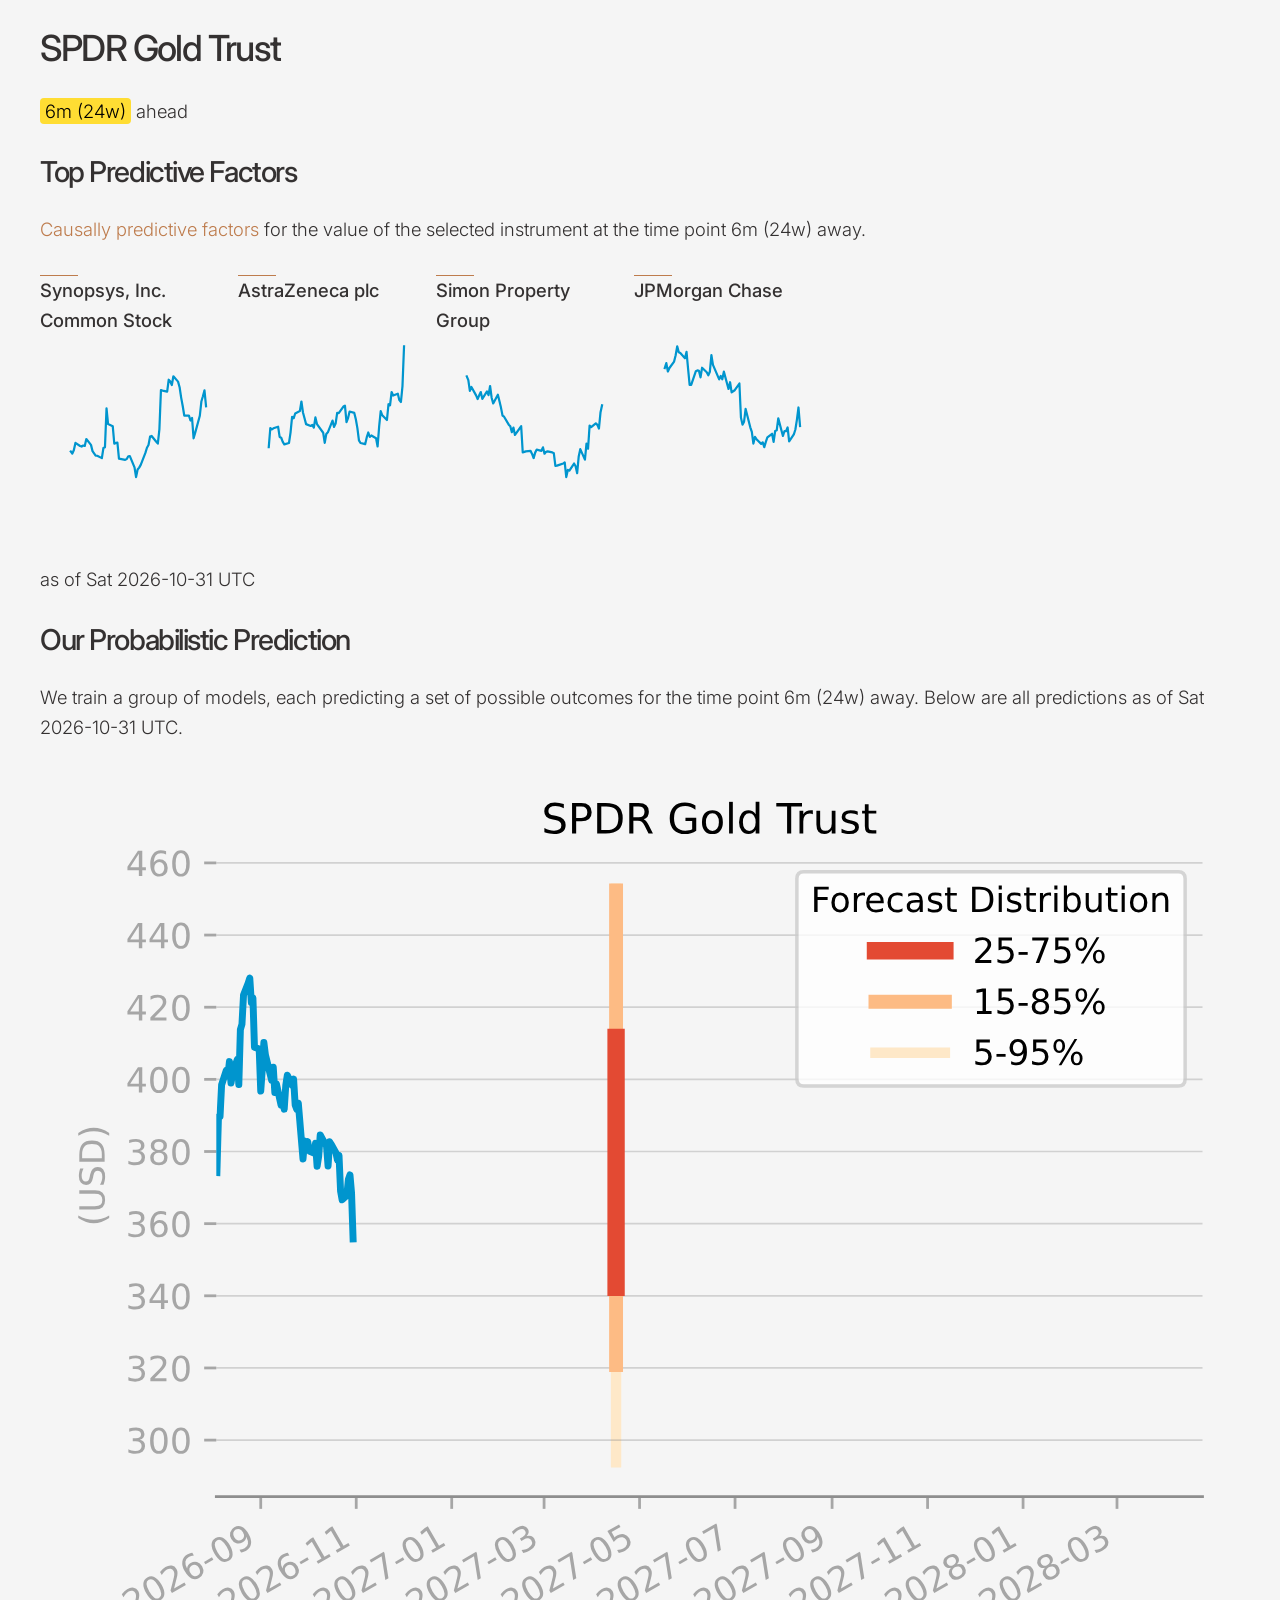
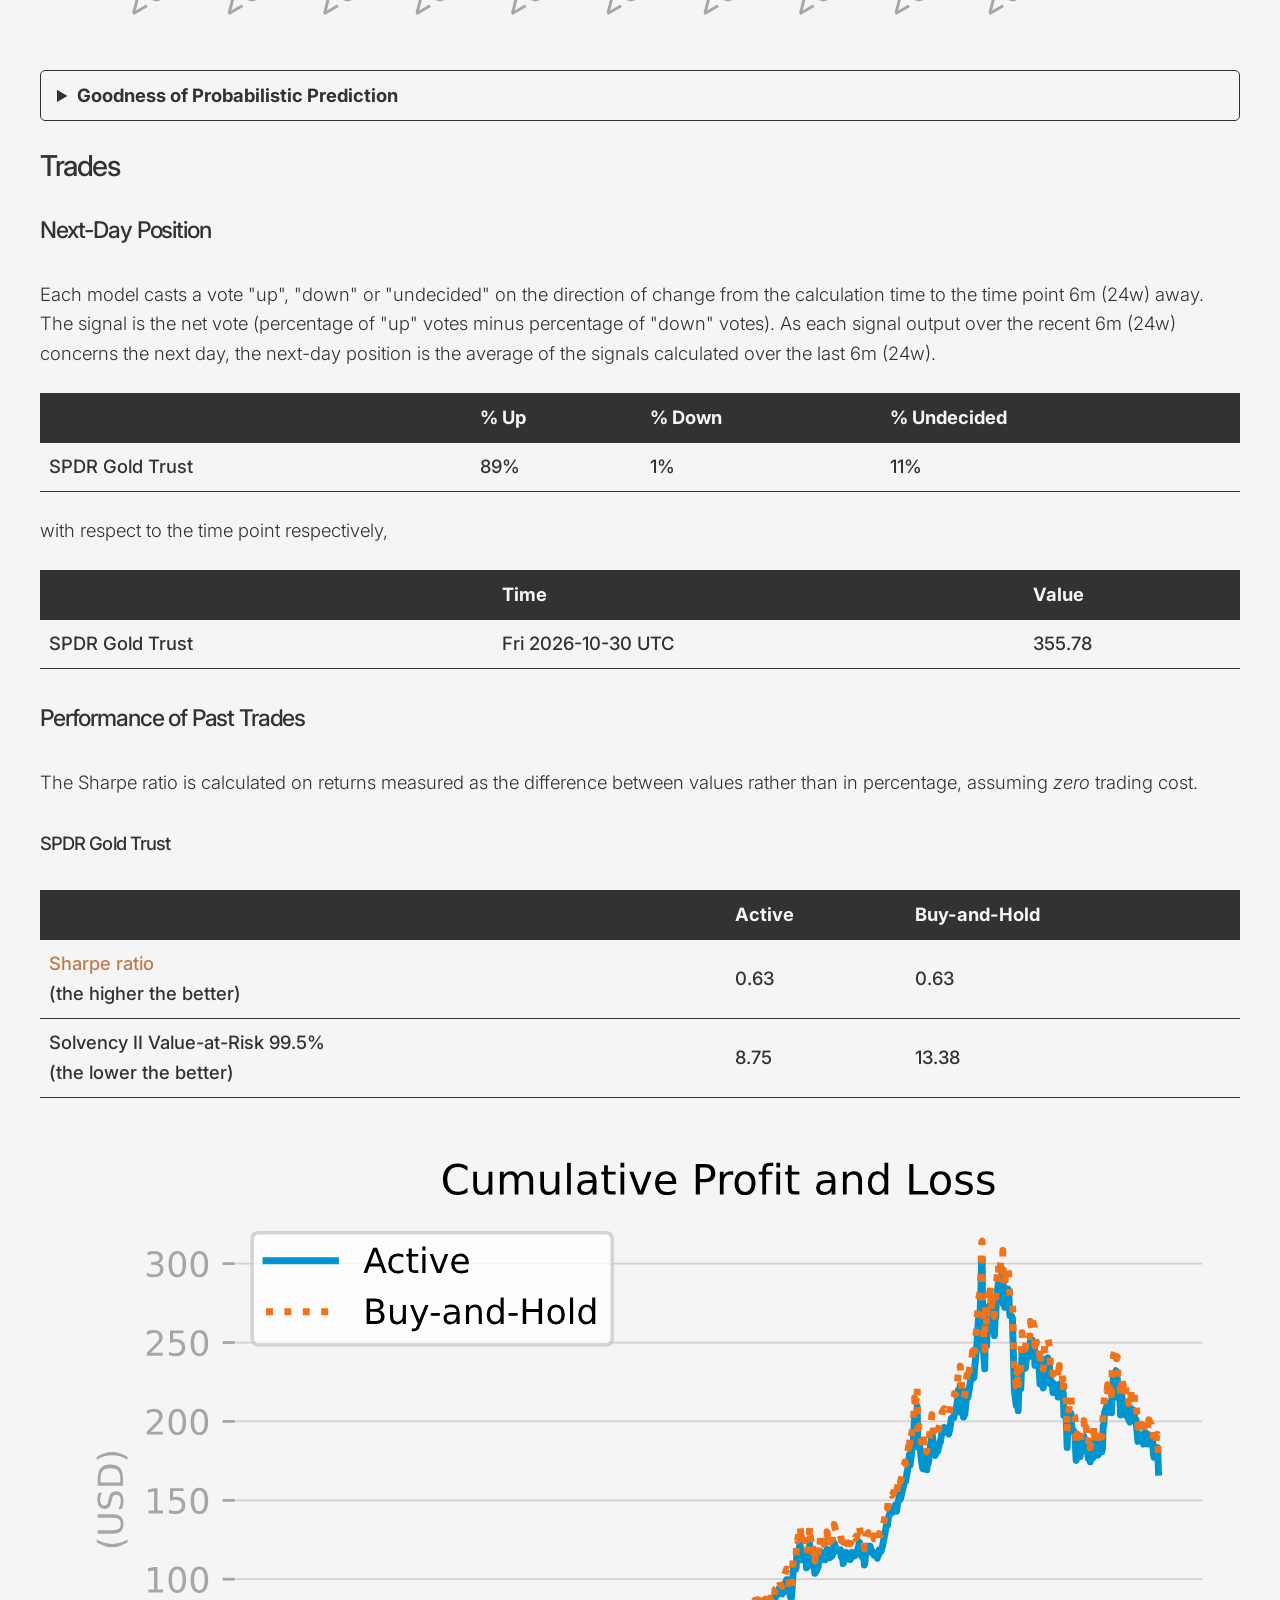
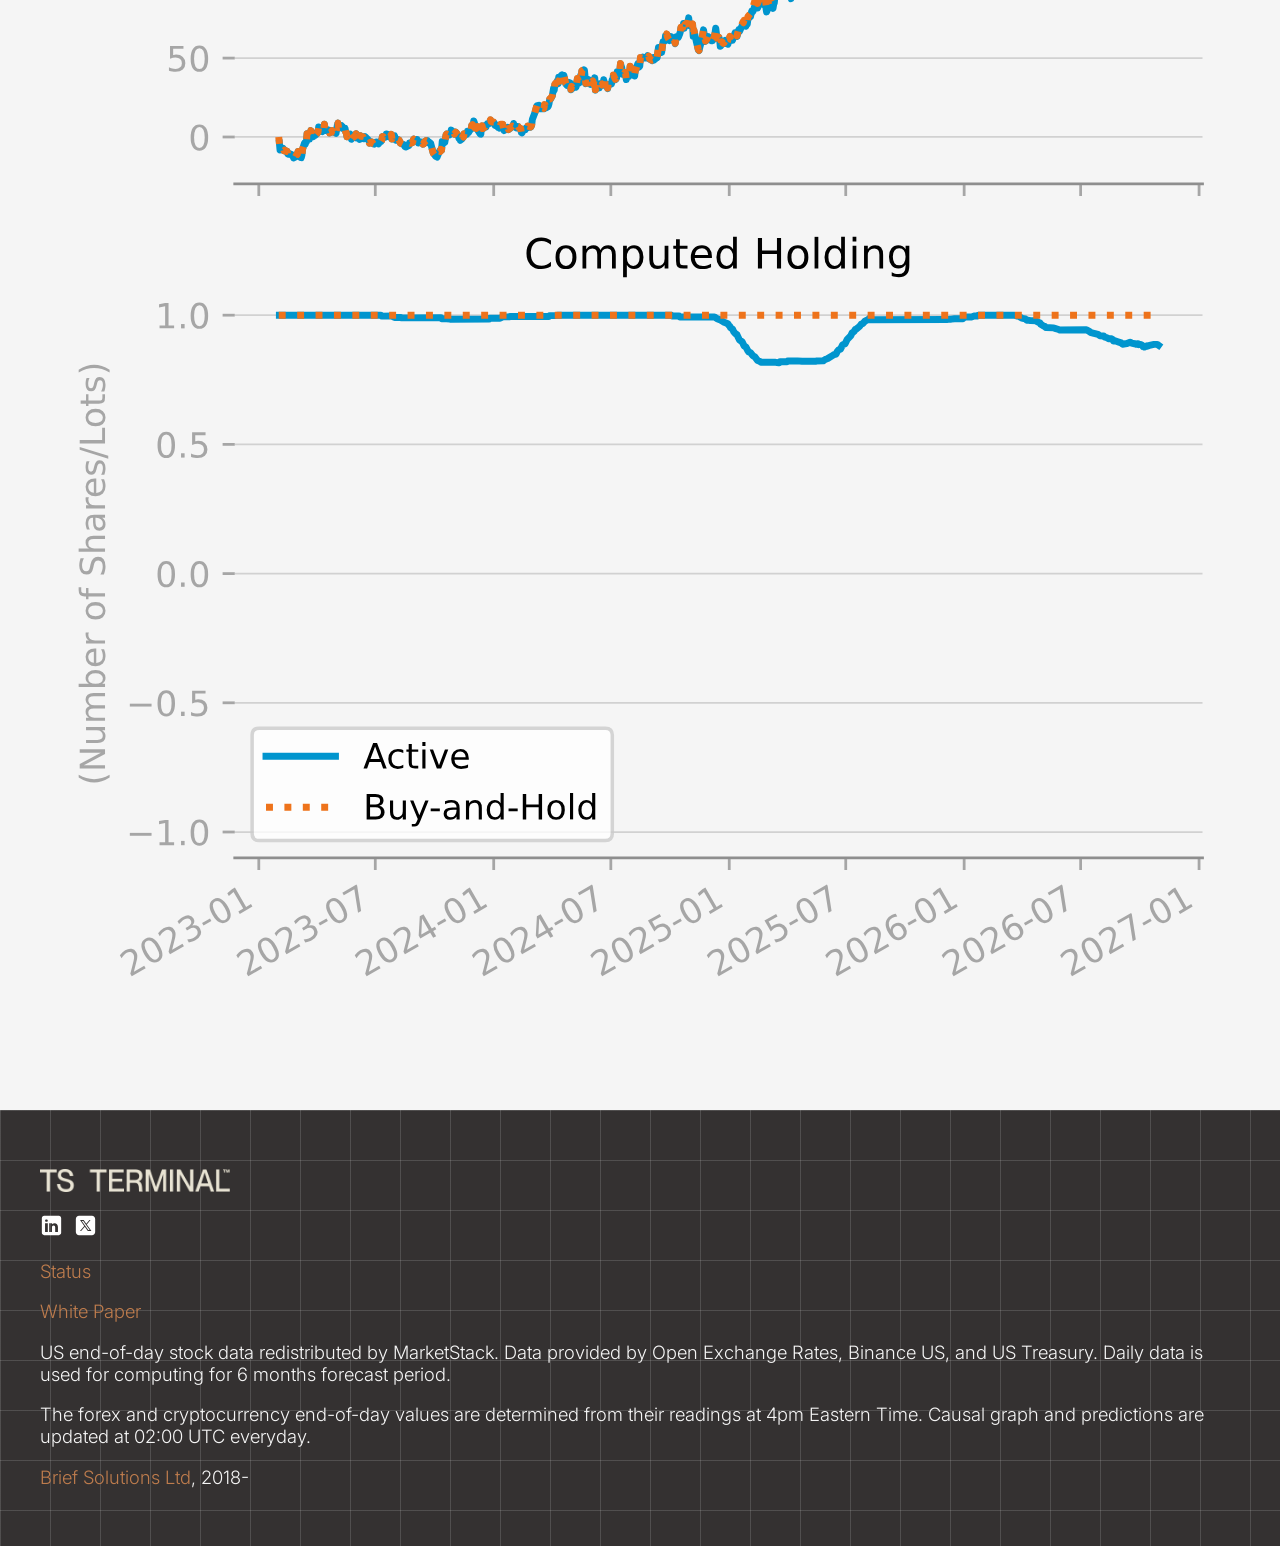
==== commit 0851cc5d: "add 2026-10-31 pages" ====
--- a/gld.html
+++ b/gld.html
@@ -48,7 +48,7 @@
   <rdf:RDF xmlns:dc="http://purl.org/dc/elements/1.1/" xmlns:cc="http://creativecommons.org/ns#" xmlns:rdf="http://www.w3.org/1999/02/22-rdf-syntax-ns#">
    <cc:Work>
     <dc:type rdf:resource="http://purl.org/dc/dcmitype/StillImage"/>
-    <dc:date>2026-10-25T12:50:17.649988</dc:date>
+    <dc:date>2026-11-01T14:59:47.045248</dc:date>
     <dc:format>image/svg+xml</dc:format>
     <dc:creator>
      <cc:Agent>
@@ -64,72 +64,72 @@
  <g id="figure_1">
   <g id="axes_1">
    <g id="line2d_1">
-    <path d="M 27.687273 100.530353 
-L 29.086646 106.988949 
-L 30.486019 107.856046 
-L 31.885392 97.380751 
-L 36.083511 95.270391 
-L 37.482884 87.753427 
-L 38.882257 89.691643 
-L 40.28163 86.401776 
-L 41.681003 80.019689 
-L 45.879122 82.76762 
-L 47.278495 83.25855 
-L 48.677868 82.359575 
-L 50.077241 82.722991 
-L 51.476614 76.506672 
-L 55.674734 81.785761 
-L 57.074107 87.402763 
-L 58.47348 89.423863 
-L 59.872853 91.5406 
-L 61.272226 91.572478 
-L 65.470345 93.714717 
-L 66.869718 84.610201 
-L 68.269091 83.83874 
-L 69.668464 48.842459 
-L 71.067837 63.047545 
-L 75.265956 64.973009 
-L 76.665329 80.765647 
-L 78.064702 80.03244 
-L 79.464075 79.815666 
-L 80.863448 94.14189 
-L 86.46094 95.295894 
-L 87.860313 94.537184 
-L 89.259687 92.018778 
-L 90.65906 91.884888 
-L 94.857179 102.054148 
-L 96.256552 110.808 
-L 97.655925 103.941359 
-L 99.055298 102.219917 
-L 100.454671 99.797146 
-L 104.65279 89.034945 
-L 106.052163 84.323294 
-L 107.451536 81.887772 
-L 108.850909 74.332554 
-L 110.250282 73.790619 
-L 114.448401 78.986824 
-L 115.847774 80.593503 
-L 117.247147 67.937715 
-L 118.64652 32.488759 
-L 120.045893 32.896805 
-L 124.244013 33.808531 
-L 125.643386 23.161093 
-L 127.042759 24.755021 
-L 128.442132 27.891871 
-L 129.841505 20.088 
-L 134.039624 24.857032 
-L 135.438997 29.957602 
-L 136.83837 39.253389 
-L 138.237743 46.78948 
-L 139.637116 55.383939 
-L 143.835235 55.415818 
-L 145.234608 59.853313 
-L 146.633981 57.577184 
-L 148.033354 75.881852 
-L 149.432727 70.998057 
-" clip-path="url(#p7c0b24135c)" style="fill: none; stroke: #0095ce; stroke-width: 2; stroke-linecap: square"/>
+    <path d="M 27.687273 87.753427 
+L 29.086646 89.691643 
+L 30.486019 86.401776 
+L 31.885392 80.019689 
+L 36.083511 82.76762 
+L 37.482884 83.25855 
+L 38.882257 82.359575 
+L 40.28163 82.722991 
+L 41.681003 76.506672 
+L 45.879122 81.785761 
+L 47.278495 87.402763 
+L 48.677868 89.423863 
+L 50.077241 91.5406 
+L 51.476614 91.572478 
+L 55.674734 93.714717 
+L 57.074107 84.610201 
+L 58.47348 83.83874 
+L 59.872853 48.842459 
+L 61.272226 63.047545 
+L 65.470345 64.973009 
+L 66.869718 80.765647 
+L 68.269091 80.03244 
+L 69.668464 79.815666 
+L 71.067837 94.14189 
+L 76.665329 95.295894 
+L 78.064702 94.537184 
+L 79.464075 92.018778 
+L 80.863448 91.884888 
+L 85.061567 102.054148 
+L 86.46094 110.808 
+L 87.860313 103.941359 
+L 89.259687 102.219917 
+L 90.65906 99.797146 
+L 94.857179 89.034945 
+L 96.256552 84.323294 
+L 97.655925 81.887772 
+L 99.055298 74.332554 
+L 100.454671 73.790619 
+L 104.65279 78.986824 
+L 106.052163 80.593503 
+L 107.451536 67.937715 
+L 108.850909 32.488759 
+L 110.250282 32.896805 
+L 114.448401 33.808531 
+L 115.847774 23.161093 
+L 117.247147 24.755021 
+L 118.64652 27.891871 
+L 120.045893 20.088 
+L 124.244013 24.857032 
+L 125.643386 29.957602 
+L 127.042759 39.253389 
+L 128.442132 46.78948 
+L 129.841505 55.383939 
+L 134.039624 55.415818 
+L 135.438997 59.853313 
+L 136.83837 57.577184 
+L 138.237743 75.881852 
+L 139.637116 70.998057 
+L 143.835235 55.575211 
+L 145.234608 42.766406 
+L 146.633981 38.00375 
+L 148.033354 32.711909 
+L 149.432727 47.108266 
+" clip-path="url(#p245da3cbc9)" style="fill: none; stroke: #0095ce; stroke-width: 2; stroke-linecap: square"/>
     <defs>
-     <path id="md6f227f11b" d="M 0 4.5 
+     <path id="m51f7c9359b" d="M 0 4.5 
 C 1.193414 4.5 2.338109 4.025852 3.181981 3.181981 
 C 4.025852 2.338109 4.5 1.193414 4.5 0 
 C 4.5 -1.193414 4.025852 -2.338109 3.181981 -3.181981 
@@ -141,76 +141,76 @@
 z
 " style="stroke: #8e8e8e; stroke-width: 2"/>
     </defs>
-    <g clip-path="url(#p7c0b24135c)">
-     <use data-time="2026-07-28" data-value="383.82" visibility="hidden" onmouseover="showData(event)" onmouseout="hideData(event)" ontouchstart="showData(event)" ontouchend="hideData(event)" pointer-events="all" xlink:href="#md6f227f11b" x="27.687273" y="100.530353" style="fill: #0095ce; stroke: #8e8e8e; stroke-width: 2"/>
-     <use data-time="2026-07-29" data-value="373.69" visibility="hidden" onmouseover="showData(event)" onmouseout="hideData(event)" ontouchstart="showData(event)" ontouchend="hideData(event)" pointer-events="all" xlink:href="#md6f227f11b" x="29.086646" y="106.988949" style="fill: #0095ce; stroke: #8e8e8e; stroke-width: 2"/>
-     <use data-time="2026-07-30" data-value="372.33" visibility="hidden" onmouseover="showData(event)" onmouseout="hideData(event)" ontouchstart="showData(event)" ontouchend="hideData(event)" pointer-events="all" xlink:href="#md6f227f11b" x="30.486019" y="107.856046" style="fill: #0095ce; stroke: #8e8e8e; stroke-width: 2"/>
-     <use data-time="2026-07-31" data-value="388.76" visibility="hidden" onmouseover="showData(event)" onmouseout="hideData(event)" ontouchstart="showData(event)" ontouchend="hideData(event)" pointer-events="all" xlink:href="#md6f227f11b" x="31.885392" y="97.380751" style="fill: #0095ce; stroke: #8e8e8e; stroke-width: 2"/>
-     <use data-time="2026-08-03" data-value="392.07" visibility="hidden" onmouseover="showData(event)" onmouseout="hideData(event)" ontouchstart="showData(event)" ontouchend="hideData(event)" pointer-events="all" xlink:href="#md6f227f11b" x="36.083511" y="95.270391" style="fill: #0095ce; stroke: #8e8e8e; stroke-width: 2"/>
-     <use data-time="2026-08-04" data-value="403.86" visibility="hidden" onmouseover="showData(event)" onmouseout="hideData(event)" ontouchstart="showData(event)" ontouchend="hideData(event)" pointer-events="all" xlink:href="#md6f227f11b" x="37.482884" y="87.753427" style="fill: #0095ce; stroke: #8e8e8e; stroke-width: 2"/>
-     <use data-time="2026-08-05" data-value="400.82" visibility="hidden" onmouseover="showData(event)" onmouseout="hideData(event)" ontouchstart="showData(event)" ontouchend="hideData(event)" pointer-events="all" xlink:href="#md6f227f11b" x="38.882257" y="89.691643" style="fill: #0095ce; stroke: #8e8e8e; stroke-width: 2"/>
-     <use data-time="2026-08-06" data-value="405.98" visibility="hidden" onmouseover="showData(event)" onmouseout="hideData(event)" ontouchstart="showData(event)" ontouchend="hideData(event)" pointer-events="all" xlink:href="#md6f227f11b" x="40.28163" y="86.401776" style="fill: #0095ce; stroke: #8e8e8e; stroke-width: 2"/>
-     <use data-time="2026-08-07" data-value="415.99" visibility="hidden" onmouseover="showData(event)" onmouseout="hideData(event)" ontouchstart="showData(event)" ontouchend="hideData(event)" pointer-events="all" xlink:href="#md6f227f11b" x="41.681003" y="80.019689" style="fill: #0095ce; stroke: #8e8e8e; stroke-width: 2"/>
-     <use data-time="2026-08-10" data-value="411.68" visibility="hidden" onmouseover="showData(event)" onmouseout="hideData(event)" ontouchstart="showData(event)" ontouchend="hideData(event)" pointer-events="all" xlink:href="#md6f227f11b" x="45.879122" y="82.76762" style="fill: #0095ce; stroke: #8e8e8e; stroke-width: 2"/>
-     <use data-time="2026-08-11" data-value="410.91" visibility="hidden" onmouseover="showData(event)" onmouseout="hideData(event)" ontouchstart="showData(event)" ontouchend="hideData(event)" pointer-events="all" xlink:href="#md6f227f11b" x="47.278495" y="83.25855" style="fill: #0095ce; stroke: #8e8e8e; stroke-width: 2"/>
-     <use data-time="2026-08-12" data-value="412.32" visibility="hidden" onmouseover="showData(event)" onmouseout="hideData(event)" ontouchstart="showData(event)" ontouchend="hideData(event)" pointer-events="all" xlink:href="#md6f227f11b" x="48.677868" y="82.359575" style="fill: #0095ce; stroke: #8e8e8e; stroke-width: 2"/>
-     <use data-time="2026-08-13" data-value="411.75" visibility="hidden" onmouseover="showData(event)" onmouseout="hideData(event)" ontouchstart="showData(event)" ontouchend="hideData(event)" pointer-events="all" xlink:href="#md6f227f11b" x="50.077241" y="82.722991" style="fill: #0095ce; stroke: #8e8e8e; stroke-width: 2"/>
-     <use data-time="2026-08-14" data-value="421.5" visibility="hidden" onmouseover="showData(event)" onmouseout="hideData(event)" ontouchstart="showData(event)" ontouchend="hideData(event)" pointer-events="all" xlink:href="#md6f227f11b" x="51.476614" y="76.506672" style="fill: #0095ce; stroke: #8e8e8e; stroke-width: 2"/>
-     <use data-time="2026-08-17" data-value="413.22" visibility="hidden" onmouseover="showData(event)" onmouseout="hideData(event)" ontouchstart="showData(event)" ontouchend="hideData(event)" pointer-events="all" xlink:href="#md6f227f11b" x="55.674734" y="81.785761" style="fill: #0095ce; stroke: #8e8e8e; stroke-width: 2"/>
-     <use data-time="2026-08-18" data-value="404.41" visibility="hidden" onmouseover="showData(event)" onmouseout="hideData(event)" ontouchstart="showData(event)" ontouchend="hideData(event)" pointer-events="all" xlink:href="#md6f227f11b" x="57.074107" y="87.402763" style="fill: #0095ce; stroke: #8e8e8e; stroke-width: 2"/>
-     <use data-time="2026-08-19" data-value="401.24" visibility="hidden" onmouseover="showData(event)" onmouseout="hideData(event)" ontouchstart="showData(event)" ontouchend="hideData(event)" pointer-events="all" xlink:href="#md6f227f11b" x="58.47348" y="89.423863" style="fill: #0095ce; stroke: #8e8e8e; stroke-width: 2"/>
-     <use data-time="2026-08-20" data-value="397.92" visibility="hidden" onmouseover="showData(event)" onmouseout="hideData(event)" ontouchstart="showData(event)" ontouchend="hideData(event)" pointer-events="all" xlink:href="#md6f227f11b" x="59.872853" y="91.5406" style="fill: #0095ce; stroke: #8e8e8e; stroke-width: 2"/>
-     <use data-time="2026-08-21" data-value="397.87" visibility="hidden" onmouseover="showData(event)" onmouseout="hideData(event)" ontouchstart="showData(event)" ontouchend="hideData(event)" pointer-events="all" xlink:href="#md6f227f11b" x="61.272226" y="91.572478" style="fill: #0095ce; stroke: #8e8e8e; stroke-width: 2"/>
-     <use data-time="2026-08-24" data-value="394.51" visibility="hidden" onmouseover="showData(event)" onmouseout="hideData(event)" ontouchstart="showData(event)" ontouchend="hideData(event)" pointer-events="all" xlink:href="#md6f227f11b" x="65.470345" y="93.714717" style="fill: #0095ce; stroke: #8e8e8e; stroke-width: 2"/>
-     <use data-time="2026-08-25" data-value="408.79" visibility="hidden" onmouseover="showData(event)" onmouseout="hideData(event)" ontouchstart="showData(event)" ontouchend="hideData(event)" pointer-events="all" xlink:href="#md6f227f11b" x="66.869718" y="84.610201" style="fill: #0095ce; stroke: #8e8e8e; stroke-width: 2"/>
-     <use data-time="2026-08-26" data-value="410.0" visibility="hidden" onmouseover="showData(event)" onmouseout="hideData(event)" ontouchstart="showData(event)" ontouchend="hideData(event)" pointer-events="all" xlink:href="#md6f227f11b" x="68.269091" y="83.83874" style="fill: #0095ce; stroke: #8e8e8e; stroke-width: 2"/>
-     <use data-time="2026-08-27" data-value="464.89" visibility="hidden" onmouseover="showData(event)" onmouseout="hideData(event)" ontouchstart="showData(event)" ontouchend="hideData(event)" pointer-events="all" xlink:href="#md6f227f11b" x="69.668464" y="48.842459" style="fill: #0095ce; stroke: #8e8e8e; stroke-width: 2"/>
-     <use data-time="2026-08-28" data-value="442.61" visibility="hidden" onmouseover="showData(event)" onmouseout="hideData(event)" ontouchstart="showData(event)" ontouchend="hideData(event)" pointer-events="all" xlink:href="#md6f227f11b" x="71.067837" y="63.047545" style="fill: #0095ce; stroke: #8e8e8e; stroke-width: 2"/>
-     <use data-time="2026-08-31" data-value="439.59" visibility="hidden" onmouseover="showData(event)" onmouseout="hideData(event)" ontouchstart="showData(event)" ontouchend="hideData(event)" pointer-events="all" xlink:href="#md6f227f11b" x="75.265956" y="64.973009" style="fill: #0095ce; stroke: #8e8e8e; stroke-width: 2"/>
-     <use data-time="2026-09-01" data-value="414.82" visibility="hidden" onmouseover="showData(event)" onmouseout="hideData(event)" ontouchstart="showData(event)" ontouchend="hideData(event)" pointer-events="all" xlink:href="#md6f227f11b" x="76.665329" y="80.765647" style="fill: #0095ce; stroke: #8e8e8e; stroke-width: 2"/>
-     <use data-time="2026-09-02" data-value="415.97" visibility="hidden" onmouseover="showData(event)" onmouseout="hideData(event)" ontouchstart="showData(event)" ontouchend="hideData(event)" pointer-events="all" xlink:href="#md6f227f11b" x="78.064702" y="80.03244" style="fill: #0095ce; stroke: #8e8e8e; stroke-width: 2"/>
-     <use data-time="2026-09-03" data-value="416.31" visibility="hidden" onmouseover="showData(event)" onmouseout="hideData(event)" ontouchstart="showData(event)" ontouchend="hideData(event)" pointer-events="all" xlink:href="#md6f227f11b" x="79.464075" y="79.815666" style="fill: #0095ce; stroke: #8e8e8e; stroke-width: 2"/>
-     <use data-time="2026-09-04" data-value="393.84" visibility="hidden" onmouseover="showData(event)" onmouseout="hideData(event)" ontouchstart="showData(event)" ontouchend="hideData(event)" pointer-events="all" xlink:href="#md6f227f11b" x="80.863448" y="94.14189" style="fill: #0095ce; stroke: #8e8e8e; stroke-width: 2"/>
-     <use data-time="2026-09-08" data-value="392.03" visibility="hidden" onmouseover="showData(event)" onmouseout="hideData(event)" ontouchstart="showData(event)" ontouchend="hideData(event)" pointer-events="all" xlink:href="#md6f227f11b" x="86.46094" y="95.295894" style="fill: #0095ce; stroke: #8e8e8e; stroke-width: 2"/>
-     <use data-time="2026-09-09" data-value="393.22" visibility="hidden" onmouseover="showData(event)" onmouseout="hideData(event)" ontouchstart="showData(event)" ontouchend="hideData(event)" pointer-events="all" xlink:href="#md6f227f11b" x="87.860313" y="94.537184" style="fill: #0095ce; stroke: #8e8e8e; stroke-width: 2"/>
-     <use data-time="2026-09-10" data-value="397.17" visibility="hidden" onmouseover="showData(event)" onmouseout="hideData(event)" ontouchstart="showData(event)" ontouchend="hideData(event)" pointer-events="all" xlink:href="#md6f227f11b" x="89.259687" y="92.018778" style="fill: #0095ce; stroke: #8e8e8e; stroke-width: 2"/>
-     <use data-time="2026-09-11" data-value="397.38" visibility="hidden" onmouseover="showData(event)" onmouseout="hideData(event)" ontouchstart="showData(event)" ontouchend="hideData(event)" pointer-events="all" xlink:href="#md6f227f11b" x="90.65906" y="91.884888" style="fill: #0095ce; stroke: #8e8e8e; stroke-width: 2"/>
-     <use data-time="2026-09-14" data-value="381.43" visibility="hidden" onmouseover="showData(event)" onmouseout="hideData(event)" ontouchstart="showData(event)" ontouchend="hideData(event)" pointer-events="all" xlink:href="#md6f227f11b" x="94.857179" y="102.054148" style="fill: #0095ce; stroke: #8e8e8e; stroke-width: 2"/>
-     <use data-time="2026-09-15" data-value="367.7" visibility="hidden" onmouseover="showData(event)" onmouseout="hideData(event)" ontouchstart="showData(event)" ontouchend="hideData(event)" pointer-events="all" xlink:href="#md6f227f11b" x="96.256552" y="110.808" style="fill: #0095ce; stroke: #8e8e8e; stroke-width: 2"/>
-     <use data-time="2026-09-16" data-value="378.47" visibility="hidden" onmouseover="showData(event)" onmouseout="hideData(event)" ontouchstart="showData(event)" ontouchend="hideData(event)" pointer-events="all" xlink:href="#md6f227f11b" x="97.655925" y="103.941359" style="fill: #0095ce; stroke: #8e8e8e; stroke-width: 2"/>
-     <use data-time="2026-09-17" data-value="381.17" visibility="hidden" onmouseover="showData(event)" onmouseout="hideData(event)" ontouchstart="showData(event)" ontouchend="hideData(event)" pointer-events="all" xlink:href="#md6f227f11b" x="99.055298" y="102.219917" style="fill: #0095ce; stroke: #8e8e8e; stroke-width: 2"/>
-     <use data-time="2026-09-18" data-value="384.97" visibility="hidden" onmouseover="showData(event)" onmouseout="hideData(event)" ontouchstart="showData(event)" ontouchend="hideData(event)" pointer-events="all" xlink:href="#md6f227f11b" x="100.454671" y="99.797146" style="fill: #0095ce; stroke: #8e8e8e; stroke-width: 2"/>
-     <use data-time="2026-09-21" data-value="401.85" visibility="hidden" onmouseover="showData(event)" onmouseout="hideData(event)" ontouchstart="showData(event)" ontouchend="hideData(event)" pointer-events="all" xlink:href="#md6f227f11b" x="104.65279" y="89.034945" style="fill: #0095ce; stroke: #8e8e8e; stroke-width: 2"/>
-     <use data-time="2026-09-22" data-value="409.24" visibility="hidden" onmouseover="showData(event)" onmouseout="hideData(event)" ontouchstart="showData(event)" ontouchend="hideData(event)" pointer-events="all" xlink:href="#md6f227f11b" x="106.052163" y="84.323294" style="fill: #0095ce; stroke: #8e8e8e; stroke-width: 2"/>
-     <use data-time="2026-09-23" data-value="413.06" visibility="hidden" onmouseover="showData(event)" onmouseout="hideData(event)" ontouchstart="showData(event)" ontouchend="hideData(event)" pointer-events="all" xlink:href="#md6f227f11b" x="107.451536" y="81.887772" style="fill: #0095ce; stroke: #8e8e8e; stroke-width: 2"/>
-     <use data-time="2026-09-24" data-value="424.91" visibility="hidden" onmouseover="showData(event)" onmouseout="hideData(event)" ontouchstart="showData(event)" ontouchend="hideData(event)" pointer-events="all" xlink:href="#md6f227f11b" x="108.850909" y="74.332554" style="fill: #0095ce; stroke: #8e8e8e; stroke-width: 2"/>
-     <use data-time="2026-09-25" data-value="425.76" visibility="hidden" onmouseover="showData(event)" onmouseout="hideData(event)" ontouchstart="showData(event)" ontouchend="hideData(event)" pointer-events="all" xlink:href="#md6f227f11b" x="110.250282" y="73.790619" style="fill: #0095ce; stroke: #8e8e8e; stroke-width: 2"/>
-     <use data-time="2026-09-28" data-value="417.61" visibility="hidden" onmouseover="showData(event)" onmouseout="hideData(event)" ontouchstart="showData(event)" ontouchend="hideData(event)" pointer-events="all" xlink:href="#md6f227f11b" x="114.448401" y="78.986824" style="fill: #0095ce; stroke: #8e8e8e; stroke-width: 2"/>
-     <use data-time="2026-09-29" data-value="415.09" visibility="hidden" onmouseover="showData(event)" onmouseout="hideData(event)" ontouchstart="showData(event)" ontouchend="hideData(event)" pointer-events="all" xlink:href="#md6f227f11b" x="115.847774" y="80.593503" style="fill: #0095ce; stroke: #8e8e8e; stroke-width: 2"/>
-     <use data-time="2026-09-30" data-value="434.94" visibility="hidden" onmouseover="showData(event)" onmouseout="hideData(event)" ontouchstart="showData(event)" ontouchend="hideData(event)" pointer-events="all" xlink:href="#md6f227f11b" x="117.247147" y="67.937715" style="fill: #0095ce; stroke: #8e8e8e; stroke-width: 2"/>
-     <use data-time="2026-10-01" data-value="490.54" visibility="hidden" onmouseover="showData(event)" onmouseout="hideData(event)" ontouchstart="showData(event)" ontouchend="hideData(event)" pointer-events="all" xlink:href="#md6f227f11b" x="118.64652" y="32.488759" style="fill: #0095ce; stroke: #8e8e8e; stroke-width: 2"/>
-     <use data-time="2026-10-02" data-value="489.9" visibility="hidden" onmouseover="showData(event)" onmouseout="hideData(event)" ontouchstart="showData(event)" ontouchend="hideData(event)" pointer-events="all" xlink:href="#md6f227f11b" x="120.045893" y="32.896805" style="fill: #0095ce; stroke: #8e8e8e; stroke-width: 2"/>
-     <use data-time="2026-10-05" data-value="488.47" visibility="hidden" onmouseover="showData(event)" onmouseout="hideData(event)" ontouchstart="showData(event)" ontouchend="hideData(event)" pointer-events="all" xlink:href="#md6f227f11b" x="124.244013" y="33.808531" style="fill: #0095ce; stroke: #8e8e8e; stroke-width: 2"/>
-     <use data-time="2026-10-06" data-value="505.17" visibility="hidden" onmouseover="showData(event)" onmouseout="hideData(event)" ontouchstart="showData(event)" ontouchend="hideData(event)" pointer-events="all" xlink:href="#md6f227f11b" x="125.643386" y="23.161093" style="fill: #0095ce; stroke: #8e8e8e; stroke-width: 2"/>
-     <use data-time="2026-10-07" data-value="502.67" visibility="hidden" onmouseover="showData(event)" onmouseout="hideData(event)" ontouchstart="showData(event)" ontouchend="hideData(event)" pointer-events="all" xlink:href="#md6f227f11b" x="127.042759" y="24.755021" style="fill: #0095ce; stroke: #8e8e8e; stroke-width: 2"/>
-     <use data-time="2026-10-08" data-value="497.75" visibility="hidden" onmouseover="showData(event)" onmouseout="hideData(event)" ontouchstart="showData(event)" ontouchend="hideData(event)" pointer-events="all" xlink:href="#md6f227f11b" x="128.442132" y="27.891871" style="fill: #0095ce; stroke: #8e8e8e; stroke-width: 2"/>
-     <use data-time="2026-10-09" data-value="509.99" visibility="hidden" onmouseover="showData(event)" onmouseout="hideData(event)" ontouchstart="showData(event)" ontouchend="hideData(event)" pointer-events="all" xlink:href="#md6f227f11b" x="129.841505" y="20.088" style="fill: #0095ce; stroke: #8e8e8e; stroke-width: 2"/>
-     <use data-time="2026-10-12" data-value="502.51" visibility="hidden" onmouseover="showData(event)" onmouseout="hideData(event)" ontouchstart="showData(event)" ontouchend="hideData(event)" pointer-events="all" xlink:href="#md6f227f11b" x="134.039624" y="24.857032" style="fill: #0095ce; stroke: #8e8e8e; stroke-width: 2"/>
-     <use data-time="2026-10-13" data-value="494.51" visibility="hidden" onmouseover="showData(event)" onmouseout="hideData(event)" ontouchstart="showData(event)" ontouchend="hideData(event)" pointer-events="all" xlink:href="#md6f227f11b" x="135.438997" y="29.957602" style="fill: #0095ce; stroke: #8e8e8e; stroke-width: 2"/>
-     <use data-time="2026-10-14" data-value="479.93" visibility="hidden" onmouseover="showData(event)" onmouseout="hideData(event)" ontouchstart="showData(event)" ontouchend="hideData(event)" pointer-events="all" xlink:href="#md6f227f11b" x="136.83837" y="39.253389" style="fill: #0095ce; stroke: #8e8e8e; stroke-width: 2"/>
-     <use data-time="2026-10-15" data-value="468.11" visibility="hidden" onmouseover="showData(event)" onmouseout="hideData(event)" ontouchstart="showData(event)" ontouchend="hideData(event)" pointer-events="all" xlink:href="#md6f227f11b" x="138.237743" y="46.78948" style="fill: #0095ce; stroke: #8e8e8e; stroke-width: 2"/>
-     <use data-time="2026-10-16" data-value="454.63" visibility="hidden" onmouseover="showData(event)" onmouseout="hideData(event)" ontouchstart="showData(event)" ontouchend="hideData(event)" pointer-events="all" xlink:href="#md6f227f11b" x="139.637116" y="55.383939" style="fill: #0095ce; stroke: #8e8e8e; stroke-width: 2"/>
-     <use data-time="2026-10-19" data-value="454.58" visibility="hidden" onmouseover="showData(event)" onmouseout="hideData(event)" ontouchstart="showData(event)" ontouchend="hideData(event)" pointer-events="all" xlink:href="#md6f227f11b" x="143.835235" y="55.415818" style="fill: #0095ce; stroke: #8e8e8e; stroke-width: 2"/>
-     <use data-time="2026-10-20" data-value="447.62" visibility="hidden" onmouseover="showData(event)" onmouseout="hideData(event)" ontouchstart="showData(event)" ontouchend="hideData(event)" pointer-events="all" xlink:href="#md6f227f11b" x="145.234608" y="59.853313" style="fill: #0095ce; stroke: #8e8e8e; stroke-width: 2"/>
-     <use data-time="2026-10-21" data-value="451.19" visibility="hidden" onmouseover="showData(event)" onmouseout="hideData(event)" ontouchstart="showData(event)" ontouchend="hideData(event)" pointer-events="all" xlink:href="#md6f227f11b" x="146.633981" y="57.577184" style="fill: #0095ce; stroke: #8e8e8e; stroke-width: 2"/>
-     <use data-time="2026-10-22" data-value="422.48" visibility="hidden" onmouseover="showData(event)" onmouseout="hideData(event)" ontouchstart="showData(event)" ontouchend="hideData(event)" pointer-events="all" xlink:href="#md6f227f11b" x="148.033354" y="75.881852" style="fill: #0095ce; stroke: #8e8e8e; stroke-width: 2"/>
-     <use data-time="2026-10-23" data-value="430.14" visibility="hidden" onmouseover="showData(event)" onmouseout="hideData(event)" ontouchstart="showData(event)" ontouchend="hideData(event)" pointer-events="all" xlink:href="#md6f227f11b" x="149.432727" y="70.998057" style="fill: #0095ce; stroke: #8e8e8e; stroke-width: 2"/>
+    <g clip-path="url(#p245da3cbc9)">
+     <use data-time="2026-08-04" data-value="403.86" visibility="hidden" onmouseover="showData(event)" onmouseout="hideData(event)" ontouchstart="showData(event)" ontouchend="hideData(event)" pointer-events="all" xlink:href="#m51f7c9359b" x="27.687273" y="87.753427" style="fill: #0095ce; stroke: #8e8e8e; stroke-width: 2"/>
+     <use data-time="2026-08-05" data-value="400.82" visibility="hidden" onmouseover="showData(event)" onmouseout="hideData(event)" ontouchstart="showData(event)" ontouchend="hideData(event)" pointer-events="all" xlink:href="#m51f7c9359b" x="29.086646" y="89.691643" style="fill: #0095ce; stroke: #8e8e8e; stroke-width: 2"/>
+     <use data-time="2026-08-06" data-value="405.98" visibility="hidden" onmouseover="showData(event)" onmouseout="hideData(event)" ontouchstart="showData(event)" ontouchend="hideData(event)" pointer-events="all" xlink:href="#m51f7c9359b" x="30.486019" y="86.401776" style="fill: #0095ce; stroke: #8e8e8e; stroke-width: 2"/>
+     <use data-time="2026-08-07" data-value="415.99" visibility="hidden" onmouseover="showData(event)" onmouseout="hideData(event)" ontouchstart="showData(event)" ontouchend="hideData(event)" pointer-events="all" xlink:href="#m51f7c9359b" x="31.885392" y="80.019689" style="fill: #0095ce; stroke: #8e8e8e; stroke-width: 2"/>
+     <use data-time="2026-08-10" data-value="411.68" visibility="hidden" onmouseover="showData(event)" onmouseout="hideData(event)" ontouchstart="showData(event)" ontouchend="hideData(event)" pointer-events="all" xlink:href="#m51f7c9359b" x="36.083511" y="82.76762" style="fill: #0095ce; stroke: #8e8e8e; stroke-width: 2"/>
+     <use data-time="2026-08-11" data-value="410.91" visibility="hidden" onmouseover="showData(event)" onmouseout="hideData(event)" ontouchstart="showData(event)" ontouchend="hideData(event)" pointer-events="all" xlink:href="#m51f7c9359b" x="37.482884" y="83.25855" style="fill: #0095ce; stroke: #8e8e8e; stroke-width: 2"/>
+     <use data-time="2026-08-12" data-value="412.32" visibility="hidden" onmouseover="showData(event)" onmouseout="hideData(event)" ontouchstart="showData(event)" ontouchend="hideData(event)" pointer-events="all" xlink:href="#m51f7c9359b" x="38.882257" y="82.359575" style="fill: #0095ce; stroke: #8e8e8e; stroke-width: 2"/>
+     <use data-time="2026-08-13" data-value="411.75" visibility="hidden" onmouseover="showData(event)" onmouseout="hideData(event)" ontouchstart="showData(event)" ontouchend="hideData(event)" pointer-events="all" xlink:href="#m51f7c9359b" x="40.28163" y="82.722991" style="fill: #0095ce; stroke: #8e8e8e; stroke-width: 2"/>
+     <use data-time="2026-08-14" data-value="421.5" visibility="hidden" onmouseover="showData(event)" onmouseout="hideData(event)" ontouchstart="showData(event)" ontouchend="hideData(event)" pointer-events="all" xlink:href="#m51f7c9359b" x="41.681003" y="76.506672" style="fill: #0095ce; stroke: #8e8e8e; stroke-width: 2"/>
+     <use data-time="2026-08-17" data-value="413.22" visibility="hidden" onmouseover="showData(event)" onmouseout="hideData(event)" ontouchstart="showData(event)" ontouchend="hideData(event)" pointer-events="all" xlink:href="#m51f7c9359b" x="45.879122" y="81.785761" style="fill: #0095ce; stroke: #8e8e8e; stroke-width: 2"/>
+     <use data-time="2026-08-18" data-value="404.41" visibility="hidden" onmouseover="showData(event)" onmouseout="hideData(event)" ontouchstart="showData(event)" ontouchend="hideData(event)" pointer-events="all" xlink:href="#m51f7c9359b" x="47.278495" y="87.402763" style="fill: #0095ce; stroke: #8e8e8e; stroke-width: 2"/>
+     <use data-time="2026-08-19" data-value="401.24" visibility="hidden" onmouseover="showData(event)" onmouseout="hideData(event)" ontouchstart="showData(event)" ontouchend="hideData(event)" pointer-events="all" xlink:href="#m51f7c9359b" x="48.677868" y="89.423863" style="fill: #0095ce; stroke: #8e8e8e; stroke-width: 2"/>
+     <use data-time="2026-08-20" data-value="397.92" visibility="hidden" onmouseover="showData(event)" onmouseout="hideData(event)" ontouchstart="showData(event)" ontouchend="hideData(event)" pointer-events="all" xlink:href="#m51f7c9359b" x="50.077241" y="91.5406" style="fill: #0095ce; stroke: #8e8e8e; stroke-width: 2"/>
+     <use data-time="2026-08-21" data-value="397.87" visibility="hidden" onmouseover="showData(event)" onmouseout="hideData(event)" ontouchstart="showData(event)" ontouchend="hideData(event)" pointer-events="all" xlink:href="#m51f7c9359b" x="51.476614" y="91.572478" style="fill: #0095ce; stroke: #8e8e8e; stroke-width: 2"/>
+     <use data-time="2026-08-24" data-value="394.51" visibility="hidden" onmouseover="showData(event)" onmouseout="hideData(event)" ontouchstart="showData(event)" ontouchend="hideData(event)" pointer-events="all" xlink:href="#m51f7c9359b" x="55.674734" y="93.714717" style="fill: #0095ce; stroke: #8e8e8e; stroke-width: 2"/>
+     <use data-time="2026-08-25" data-value="408.79" visibility="hidden" onmouseover="showData(event)" onmouseout="hideData(event)" ontouchstart="showData(event)" ontouchend="hideData(event)" pointer-events="all" xlink:href="#m51f7c9359b" x="57.074107" y="84.610201" style="fill: #0095ce; stroke: #8e8e8e; stroke-width: 2"/>
+     <use data-time="2026-08-26" data-value="410.0" visibility="hidden" onmouseover="showData(event)" onmouseout="hideData(event)" ontouchstart="showData(event)" ontouchend="hideData(event)" pointer-events="all" xlink:href="#m51f7c9359b" x="58.47348" y="83.83874" style="fill: #0095ce; stroke: #8e8e8e; stroke-width: 2"/>
+     <use data-time="2026-08-27" data-value="464.89" visibility="hidden" onmouseover="showData(event)" onmouseout="hideData(event)" ontouchstart="showData(event)" ontouchend="hideData(event)" pointer-events="all" xlink:href="#m51f7c9359b" x="59.872853" y="48.842459" style="fill: #0095ce; stroke: #8e8e8e; stroke-width: 2"/>
+     <use data-time="2026-08-28" data-value="442.61" visibility="hidden" onmouseover="showData(event)" onmouseout="hideData(event)" ontouchstart="showData(event)" ontouchend="hideData(event)" pointer-events="all" xlink:href="#m51f7c9359b" x="61.272226" y="63.047545" style="fill: #0095ce; stroke: #8e8e8e; stroke-width: 2"/>
+     <use data-time="2026-08-31" data-value="439.59" visibility="hidden" onmouseover="showData(event)" onmouseout="hideData(event)" ontouchstart="showData(event)" ontouchend="hideData(event)" pointer-events="all" xlink:href="#m51f7c9359b" x="65.470345" y="64.973009" style="fill: #0095ce; stroke: #8e8e8e; stroke-width: 2"/>
+     <use data-time="2026-09-01" data-value="414.82" visibility="hidden" onmouseover="showData(event)" onmouseout="hideData(event)" ontouchstart="showData(event)" ontouchend="hideData(event)" pointer-events="all" xlink:href="#m51f7c9359b" x="66.869718" y="80.765647" style="fill: #0095ce; stroke: #8e8e8e; stroke-width: 2"/>
+     <use data-time="2026-09-02" data-value="415.97" visibility="hidden" onmouseover="showData(event)" onmouseout="hideData(event)" ontouchstart="showData(event)" ontouchend="hideData(event)" pointer-events="all" xlink:href="#m51f7c9359b" x="68.269091" y="80.03244" style="fill: #0095ce; stroke: #8e8e8e; stroke-width: 2"/>
+     <use data-time="2026-09-03" data-value="416.31" visibility="hidden" onmouseover="showData(event)" onmouseout="hideData(event)" ontouchstart="showData(event)" ontouchend="hideData(event)" pointer-events="all" xlink:href="#m51f7c9359b" x="69.668464" y="79.815666" style="fill: #0095ce; stroke: #8e8e8e; stroke-width: 2"/>
+     <use data-time="2026-09-04" data-value="393.84" visibility="hidden" onmouseover="showData(event)" onmouseout="hideData(event)" ontouchstart="showData(event)" ontouchend="hideData(event)" pointer-events="all" xlink:href="#m51f7c9359b" x="71.067837" y="94.14189" style="fill: #0095ce; stroke: #8e8e8e; stroke-width: 2"/>
+     <use data-time="2026-09-08" data-value="392.03" visibility="hidden" onmouseover="showData(event)" onmouseout="hideData(event)" ontouchstart="showData(event)" ontouchend="hideData(event)" pointer-events="all" xlink:href="#m51f7c9359b" x="76.665329" y="95.295894" style="fill: #0095ce; stroke: #8e8e8e; stroke-width: 2"/>
+     <use data-time="2026-09-09" data-value="393.22" visibility="hidden" onmouseover="showData(event)" onmouseout="hideData(event)" ontouchstart="showData(event)" ontouchend="hideData(event)" pointer-events="all" xlink:href="#m51f7c9359b" x="78.064702" y="94.537184" style="fill: #0095ce; stroke: #8e8e8e; stroke-width: 2"/>
+     <use data-time="2026-09-10" data-value="397.17" visibility="hidden" onmouseover="showData(event)" onmouseout="hideData(event)" ontouchstart="showData(event)" ontouchend="hideData(event)" pointer-events="all" xlink:href="#m51f7c9359b" x="79.464075" y="92.018778" style="fill: #0095ce; stroke: #8e8e8e; stroke-width: 2"/>
+     <use data-time="2026-09-11" data-value="397.38" visibility="hidden" onmouseover="showData(event)" onmouseout="hideData(event)" ontouchstart="showData(event)" ontouchend="hideData(event)" pointer-events="all" xlink:href="#m51f7c9359b" x="80.863448" y="91.884888" style="fill: #0095ce; stroke: #8e8e8e; stroke-width: 2"/>
+     <use data-time="2026-09-14" data-value="381.43" visibility="hidden" onmouseover="showData(event)" onmouseout="hideData(event)" ontouchstart="showData(event)" ontouchend="hideData(event)" pointer-events="all" xlink:href="#m51f7c9359b" x="85.061567" y="102.054148" style="fill: #0095ce; stroke: #8e8e8e; stroke-width: 2"/>
+     <use data-time="2026-09-15" data-value="367.7" visibility="hidden" onmouseover="showData(event)" onmouseout="hideData(event)" ontouchstart="showData(event)" ontouchend="hideData(event)" pointer-events="all" xlink:href="#m51f7c9359b" x="86.46094" y="110.808" style="fill: #0095ce; stroke: #8e8e8e; stroke-width: 2"/>
+     <use data-time="2026-09-16" data-value="378.47" visibility="hidden" onmouseover="showData(event)" onmouseout="hideData(event)" ontouchstart="showData(event)" ontouchend="hideData(event)" pointer-events="all" xlink:href="#m51f7c9359b" x="87.860313" y="103.941359" style="fill: #0095ce; stroke: #8e8e8e; stroke-width: 2"/>
+     <use data-time="2026-09-17" data-value="381.17" visibility="hidden" onmouseover="showData(event)" onmouseout="hideData(event)" ontouchstart="showData(event)" ontouchend="hideData(event)" pointer-events="all" xlink:href="#m51f7c9359b" x="89.259687" y="102.219917" style="fill: #0095ce; stroke: #8e8e8e; stroke-width: 2"/>
+     <use data-time="2026-09-18" data-value="384.97" visibility="hidden" onmouseover="showData(event)" onmouseout="hideData(event)" ontouchstart="showData(event)" ontouchend="hideData(event)" pointer-events="all" xlink:href="#m51f7c9359b" x="90.65906" y="99.797146" style="fill: #0095ce; stroke: #8e8e8e; stroke-width: 2"/>
+     <use data-time="2026-09-21" data-value="401.85" visibility="hidden" onmouseover="showData(event)" onmouseout="hideData(event)" ontouchstart="showData(event)" ontouchend="hideData(event)" pointer-events="all" xlink:href="#m51f7c9359b" x="94.857179" y="89.034945" style="fill: #0095ce; stroke: #8e8e8e; stroke-width: 2"/>
+     <use data-time="2026-09-22" data-value="409.24" visibility="hidden" onmouseover="showData(event)" onmouseout="hideData(event)" ontouchstart="showData(event)" ontouchend="hideData(event)" pointer-events="all" xlink:href="#m51f7c9359b" x="96.256552" y="84.323294" style="fill: #0095ce; stroke: #8e8e8e; stroke-width: 2"/>
+     <use data-time="2026-09-23" data-value="413.06" visibility="hidden" onmouseover="showData(event)" onmouseout="hideData(event)" ontouchstart="showData(event)" ontouchend="hideData(event)" pointer-events="all" xlink:href="#m51f7c9359b" x="97.655925" y="81.887772" style="fill: #0095ce; stroke: #8e8e8e; stroke-width: 2"/>
+     <use data-time="2026-09-24" data-value="424.91" visibility="hidden" onmouseover="showData(event)" onmouseout="hideData(event)" ontouchstart="showData(event)" ontouchend="hideData(event)" pointer-events="all" xlink:href="#m51f7c9359b" x="99.055298" y="74.332554" style="fill: #0095ce; stroke: #8e8e8e; stroke-width: 2"/>
+     <use data-time="2026-09-25" data-value="425.76" visibility="hidden" onmouseover="showData(event)" onmouseout="hideData(event)" ontouchstart="showData(event)" ontouchend="hideData(event)" pointer-events="all" xlink:href="#m51f7c9359b" x="100.454671" y="73.790619" style="fill: #0095ce; stroke: #8e8e8e; stroke-width: 2"/>
+     <use data-time="2026-09-28" data-value="417.61" visibility="hidden" onmouseover="showData(event)" onmouseout="hideData(event)" ontouchstart="showData(event)" ontouchend="hideData(event)" pointer-events="all" xlink:href="#m51f7c9359b" x="104.65279" y="78.986824" style="fill: #0095ce; stroke: #8e8e8e; stroke-width: 2"/>
+     <use data-time="2026-09-29" data-value="415.09" visibility="hidden" onmouseover="showData(event)" onmouseout="hideData(event)" ontouchstart="showData(event)" ontouchend="hideData(event)" pointer-events="all" xlink:href="#m51f7c9359b" x="106.052163" y="80.593503" style="fill: #0095ce; stroke: #8e8e8e; stroke-width: 2"/>
+     <use data-time="2026-09-30" data-value="434.94" visibility="hidden" onmouseover="showData(event)" onmouseout="hideData(event)" ontouchstart="showData(event)" ontouchend="hideData(event)" pointer-events="all" xlink:href="#m51f7c9359b" x="107.451536" y="67.937715" style="fill: #0095ce; stroke: #8e8e8e; stroke-width: 2"/>
+     <use data-time="2026-10-01" data-value="490.54" visibility="hidden" onmouseover="showData(event)" onmouseout="hideData(event)" ontouchstart="showData(event)" ontouchend="hideData(event)" pointer-events="all" xlink:href="#m51f7c9359b" x="108.850909" y="32.488759" style="fill: #0095ce; stroke: #8e8e8e; stroke-width: 2"/>
+     <use data-time="2026-10-02" data-value="489.9" visibility="hidden" onmouseover="showData(event)" onmouseout="hideData(event)" ontouchstart="showData(event)" ontouchend="hideData(event)" pointer-events="all" xlink:href="#m51f7c9359b" x="110.250282" y="32.896805" style="fill: #0095ce; stroke: #8e8e8e; stroke-width: 2"/>
+     <use data-time="2026-10-05" data-value="488.47" visibility="hidden" onmouseover="showData(event)" onmouseout="hideData(event)" ontouchstart="showData(event)" ontouchend="hideData(event)" pointer-events="all" xlink:href="#m51f7c9359b" x="114.448401" y="33.808531" style="fill: #0095ce; stroke: #8e8e8e; stroke-width: 2"/>
+     <use data-time="2026-10-06" data-value="505.17" visibility="hidden" onmouseover="showData(event)" onmouseout="hideData(event)" ontouchstart="showData(event)" ontouchend="hideData(event)" pointer-events="all" xlink:href="#m51f7c9359b" x="115.847774" y="23.161093" style="fill: #0095ce; stroke: #8e8e8e; stroke-width: 2"/>
+     <use data-time="2026-10-07" data-value="502.67" visibility="hidden" onmouseover="showData(event)" onmouseout="hideData(event)" ontouchstart="showData(event)" ontouchend="hideData(event)" pointer-events="all" xlink:href="#m51f7c9359b" x="117.247147" y="24.755021" style="fill: #0095ce; stroke: #8e8e8e; stroke-width: 2"/>
+     <use data-time="2026-10-08" data-value="497.75" visibility="hidden" onmouseover="showData(event)" onmouseout="hideData(event)" ontouchstart="showData(event)" ontouchend="hideData(event)" pointer-events="all" xlink:href="#m51f7c9359b" x="118.64652" y="27.891871" style="fill: #0095ce; stroke: #8e8e8e; stroke-width: 2"/>
+     <use data-time="2026-10-09" data-value="509.99" visibility="hidden" onmouseover="showData(event)" onmouseout="hideData(event)" ontouchstart="showData(event)" ontouchend="hideData(event)" pointer-events="all" xlink:href="#m51f7c9359b" x="120.045893" y="20.088" style="fill: #0095ce; stroke: #8e8e8e; stroke-width: 2"/>
+     <use data-time="2026-10-12" data-value="502.51" visibility="hidden" onmouseover="showData(event)" onmouseout="hideData(event)" ontouchstart="showData(event)" ontouchend="hideData(event)" pointer-events="all" xlink:href="#m51f7c9359b" x="124.244013" y="24.857032" style="fill: #0095ce; stroke: #8e8e8e; stroke-width: 2"/>
+     <use data-time="2026-10-13" data-value="494.51" visibility="hidden" onmouseover="showData(event)" onmouseout="hideData(event)" ontouchstart="showData(event)" ontouchend="hideData(event)" pointer-events="all" xlink:href="#m51f7c9359b" x="125.643386" y="29.957602" style="fill: #0095ce; stroke: #8e8e8e; stroke-width: 2"/>
+     <use data-time="2026-10-14" data-value="479.93" visibility="hidden" onmouseover="showData(event)" onmouseout="hideData(event)" ontouchstart="showData(event)" ontouchend="hideData(event)" pointer-events="all" xlink:href="#m51f7c9359b" x="127.042759" y="39.253389" style="fill: #0095ce; stroke: #8e8e8e; stroke-width: 2"/>
+     <use data-time="2026-10-15" data-value="468.11" visibility="hidden" onmouseover="showData(event)" onmouseout="hideData(event)" ontouchstart="showData(event)" ontouchend="hideData(event)" pointer-events="all" xlink:href="#m51f7c9359b" x="128.442132" y="46.78948" style="fill: #0095ce; stroke: #8e8e8e; stroke-width: 2"/>
+     <use data-time="2026-10-16" data-value="454.63" visibility="hidden" onmouseover="showData(event)" onmouseout="hideData(event)" ontouchstart="showData(event)" ontouchend="hideData(event)" pointer-events="all" xlink:href="#m51f7c9359b" x="129.841505" y="55.383939" style="fill: #0095ce; stroke: #8e8e8e; stroke-width: 2"/>
+     <use data-time="2026-10-19" data-value="454.58" visibility="hidden" onmouseover="showData(event)" onmouseout="hideData(event)" ontouchstart="showData(event)" ontouchend="hideData(event)" pointer-events="all" xlink:href="#m51f7c9359b" x="134.039624" y="55.415818" style="fill: #0095ce; stroke: #8e8e8e; stroke-width: 2"/>
+     <use data-time="2026-10-20" data-value="447.62" visibility="hidden" onmouseover="showData(event)" onmouseout="hideData(event)" ontouchstart="showData(event)" ontouchend="hideData(event)" pointer-events="all" xlink:href="#m51f7c9359b" x="135.438997" y="59.853313" style="fill: #0095ce; stroke: #8e8e8e; stroke-width: 2"/>
+     <use data-time="2026-10-21" data-value="451.19" visibility="hidden" onmouseover="showData(event)" onmouseout="hideData(event)" ontouchstart="showData(event)" ontouchend="hideData(event)" pointer-events="all" xlink:href="#m51f7c9359b" x="136.83837" y="57.577184" style="fill: #0095ce; stroke: #8e8e8e; stroke-width: 2"/>
+     <use data-time="2026-10-22" data-value="422.48" visibility="hidden" onmouseover="showData(event)" onmouseout="hideData(event)" ontouchstart="showData(event)" ontouchend="hideData(event)" pointer-events="all" xlink:href="#m51f7c9359b" x="138.237743" y="75.881852" style="fill: #0095ce; stroke: #8e8e8e; stroke-width: 2"/>
+     <use data-time="2026-10-23" data-value="430.14" visibility="hidden" onmouseover="showData(event)" onmouseout="hideData(event)" ontouchstart="showData(event)" ontouchend="hideData(event)" pointer-events="all" xlink:href="#m51f7c9359b" x="139.637116" y="70.998057" style="fill: #0095ce; stroke: #8e8e8e; stroke-width: 2"/>
+     <use data-time="2026-10-26" data-value="454.33" visibility="hidden" onmouseover="showData(event)" onmouseout="hideData(event)" ontouchstart="showData(event)" ontouchend="hideData(event)" pointer-events="all" xlink:href="#m51f7c9359b" x="143.835235" y="55.575211" style="fill: #0095ce; stroke: #8e8e8e; stroke-width: 2"/>
+     <use data-time="2026-10-27" data-value="474.42" visibility="hidden" onmouseover="showData(event)" onmouseout="hideData(event)" ontouchstart="showData(event)" ontouchend="hideData(event)" pointer-events="all" xlink:href="#m51f7c9359b" x="145.234608" y="42.766406" style="fill: #0095ce; stroke: #8e8e8e; stroke-width: 2"/>
+     <use data-time="2026-10-28" data-value="481.89" visibility="hidden" onmouseover="showData(event)" onmouseout="hideData(event)" ontouchstart="showData(event)" ontouchend="hideData(event)" pointer-events="all" xlink:href="#m51f7c9359b" x="146.633981" y="38.00375" style="fill: #0095ce; stroke: #8e8e8e; stroke-width: 2"/>
+     <use data-time="2026-10-29" data-value="490.19" visibility="hidden" onmouseover="showData(event)" onmouseout="hideData(event)" ontouchstart="showData(event)" ontouchend="hideData(event)" pointer-events="all" xlink:href="#m51f7c9359b" x="148.033354" y="32.711909" style="fill: #0095ce; stroke: #8e8e8e; stroke-width: 2"/>
+     <use data-time="2026-10-30" data-value="467.61" visibility="hidden" onmouseover="showData(event)" onmouseout="hideData(event)" ontouchstart="showData(event)" ontouchend="hideData(event)" pointer-events="all" xlink:href="#m51f7c9359b" x="149.432727" y="47.108266" style="fill: #0095ce; stroke: #8e8e8e; stroke-width: 2"/>
     </g>
    </g>
   </g>
  </g>
  <defs>
-  <clipPath id="p7c0b24135c">
+  <clipPath id="p245da3cbc9">
    <rect x="21.6" y="15.552" width="133.92" height="99.792"/>
   </clipPath>
  </defs>
@@ -225,7 +225,7 @@
   <rdf:RDF xmlns:dc="http://purl.org/dc/elements/1.1/" xmlns:cc="http://creativecommons.org/ns#" xmlns:rdf="http://www.w3.org/1999/02/22-rdf-syntax-ns#">
    <cc:Work>
     <dc:type rdf:resource="http://purl.org/dc/dcmitype/StillImage"/>
-    <dc:date>2026-10-25T12:50:17.655985</dc:date>
+    <dc:date>2026-11-01T14:59:47.053605</dc:date>
     <dc:format>image/svg+xml</dc:format>
     <dc:creator>
      <cc:Agent>
@@ -241,72 +241,72 @@
  <g id="figure_1">
   <g id="axes_1">
    <g id="line2d_1">
-    <path d="M 27.687273 24.295602 
-L 29.086646 20.088 
-L 30.486019 30.145195 
-L 31.885392 38.868271 
-L 36.083511 98.749629 
-L 37.482884 110.808 
-L 38.882257 80.636416 
-L 40.28163 82.842842 
-L 41.681003 81.046914 
-L 45.879122 78.532615 
-L 47.278495 94.747276 
-L 48.677868 96.030081 
-L 50.077241 102.495421 
-L 51.476614 106.549086 
-L 55.674734 104.291348 
-L 57.074107 87.820127 
-L 58.47348 62.933701 
-L 59.872853 65.294063 
-L 61.272226 57.648543 
-L 65.470345 53.902751 
-L 66.869718 38.765647 
-L 68.269091 56.160489 
-L 69.668464 65.140127 
-L 71.067837 74.47895 
-L 75.265956 77.403747 
-L 76.665329 75.659131 
-L 78.064702 79.969357 
-L 79.464075 63.857321 
-L 80.863448 74.47895 
-L 86.46094 88.128 
-L 87.860313 104.034787 
-L 89.259687 90.180489 
-L 90.65906 87.460941 
-L 94.857179 68.937231 
-L 96.256552 78.840489 
-L 97.655925 73.504018 
-L 99.055298 56.827548 
-L 100.454671 57.135421 
-L 104.65279 46.770353 
-L 106.052163 45.384923 
-L 107.451536 71.246281 
-L 108.850909 64.934878 
-L 110.250282 54.56981 
-L 114.448401 56.776235 
-L 115.847774 66.730805 
-L 117.247147 80.790353 
-L 118.64652 100.135059 
-L 120.045893 104.240036 
-L 124.244013 106.138588 
-L 125.643386 95.465647 
-L 127.042759 87.717502 
-L 128.442132 94.593339 
-L 129.841505 92.438226 
-L 134.039624 96.902389 
-L 135.438997 109.781756 
-L 136.83837 77.916869 
-L 138.237743 54.056688 
-L 139.637116 60.573339 
-L 143.835235 68.064923 
-L 145.234608 43.075873 
-L 146.633981 44.974425 
-L 148.033354 23.833792 
-L 149.432727 29.375511 
-" clip-path="url(#p1b9a4f4a76)" style="fill: none; stroke: #0095ce; stroke-width: 2; stroke-linecap: square"/>
+    <path d="M 27.687273 110.808 
+L 29.086646 93.617101 
+L 30.486019 94.874258 
+L 31.885392 93.850991 
+L 36.083511 92.418416 
+L 37.482884 101.657062 
+L 38.882257 102.387968 
+L 40.28163 106.071732 
+L 41.681003 108.381393 
+L 45.879122 107.095 
+L 47.278495 97.710172 
+L 48.677868 83.530604 
+L 50.077241 84.87547 
+L 51.476614 80.519273 
+L 55.674734 78.385029 
+L 57.074107 69.760343 
+L 58.47348 79.671422 
+L 59.872853 84.787762 
+L 61.272226 90.108754 
+L 65.470345 91.775219 
+L 66.869718 90.781187 
+L 68.269091 93.23703 
+L 69.668464 84.056856 
+L 71.067837 90.108754 
+L 76.665329 97.885589 
+L 78.064702 106.948819 
+L 79.464075 99.055038 
+L 80.863448 97.505519 
+L 85.061567 86.951242 
+L 86.46094 92.593833 
+L 87.860313 89.553266 
+L 89.259687 80.051493 
+L 90.65906 80.226911 
+L 94.857179 74.321194 
+L 96.256552 73.531816 
+L 97.655925 88.266872 
+L 99.055298 84.670817 
+L 100.454671 78.7651 
+L 104.65279 80.022257 
+L 106.052163 85.694084 
+L 107.451536 93.70481 
+L 108.850909 104.726866 
+L 110.250282 107.065763 
+L 114.448401 108.147504 
+L 115.847774 102.066369 
+L 117.247147 97.6517 
+L 118.64652 101.569354 
+L 120.045893 100.341432 
+L 124.244013 102.884984 
+L 125.643386 110.223276 
+L 127.042759 92.067581 
+L 128.442132 78.472737 
+L 129.841505 82.185738 
+L 134.039624 86.454226 
+L 135.438997 72.216186 
+L 136.83837 73.297926 
+L 138.237743 61.252602 
+L 139.637116 64.410114 
+L 143.835235 62.743649 
+L 145.234608 68.532422 
+L 146.633981 70.198886 
+L 148.033354 55.902373 
+L 149.432727 20.088 
+" clip-path="url(#p9034895afe)" style="fill: none; stroke: #0095ce; stroke-width: 2; stroke-linecap: square"/>
     <defs>
-     <path id="mc90a3b1a50" d="M 0 4.5 
+     <path id="md6f1db1aa0" d="M 0 4.5 
 C 1.193414 4.5 2.338109 4.025852 3.181981 3.181981 
 C 4.025852 2.338109 4.5 1.193414 4.5 0 
 C 4.5 -1.193414 4.025852 -2.338109 3.181981 -3.181981 
@@ -318,76 +318,76 @@
 z
 " style="stroke: #8e8e8e; stroke-width: 2"/>
     </defs>
-    <g clip-path="url(#p1b9a4f4a76)">
-     <use data-time="2026-07-28" data-value="172.48" visibility="hidden" onmouseover="showData(event)" onmouseout="hideData(event)" ontouchstart="showData(event)" ontouchend="hideData(event)" pointer-events="all" xlink:href="#mc90a3b1a50" x="27.687273" y="24.295602" style="fill: #0095ce; stroke: #8e8e8e; stroke-width: 2"/>
-     <use data-time="2026-07-29" data-value="173.3" visibility="hidden" onmouseover="showData(event)" onmouseout="hideData(event)" ontouchstart="showData(event)" ontouchend="hideData(event)" pointer-events="all" xlink:href="#mc90a3b1a50" x="29.086646" y="20.088" style="fill: #0095ce; stroke: #8e8e8e; stroke-width: 2"/>
-     <use data-time="2026-07-30" data-value="171.34" visibility="hidden" onmouseover="showData(event)" onmouseout="hideData(event)" ontouchstart="showData(event)" ontouchend="hideData(event)" pointer-events="all" xlink:href="#mc90a3b1a50" x="30.486019" y="30.145195" style="fill: #0095ce; stroke: #8e8e8e; stroke-width: 2"/>
-     <use data-time="2026-07-31" data-value="169.64" visibility="hidden" onmouseover="showData(event)" onmouseout="hideData(event)" ontouchstart="showData(event)" ontouchend="hideData(event)" pointer-events="all" xlink:href="#mc90a3b1a50" x="31.885392" y="38.868271" style="fill: #0095ce; stroke: #8e8e8e; stroke-width: 2"/>
-     <use data-time="2026-08-03" data-value="157.97" visibility="hidden" onmouseover="showData(event)" onmouseout="hideData(event)" ontouchstart="showData(event)" ontouchend="hideData(event)" pointer-events="all" xlink:href="#mc90a3b1a50" x="36.083511" y="98.749629" style="fill: #0095ce; stroke: #8e8e8e; stroke-width: 2"/>
-     <use data-time="2026-08-04" data-value="155.62" visibility="hidden" onmouseover="showData(event)" onmouseout="hideData(event)" ontouchstart="showData(event)" ontouchend="hideData(event)" pointer-events="all" xlink:href="#mc90a3b1a50" x="37.482884" y="110.808" style="fill: #0095ce; stroke: #8e8e8e; stroke-width: 2"/>
-     <use data-time="2026-08-05" data-value="161.5" visibility="hidden" onmouseover="showData(event)" onmouseout="hideData(event)" ontouchstart="showData(event)" ontouchend="hideData(event)" pointer-events="all" xlink:href="#mc90a3b1a50" x="38.882257" y="80.636416" style="fill: #0095ce; stroke: #8e8e8e; stroke-width: 2"/>
-     <use data-time="2026-08-06" data-value="161.07" visibility="hidden" onmouseover="showData(event)" onmouseout="hideData(event)" ontouchstart="showData(event)" ontouchend="hideData(event)" pointer-events="all" xlink:href="#mc90a3b1a50" x="40.28163" y="82.842842" style="fill: #0095ce; stroke: #8e8e8e; stroke-width: 2"/>
-     <use data-time="2026-08-07" data-value="161.42" visibility="hidden" onmouseover="showData(event)" onmouseout="hideData(event)" ontouchstart="showData(event)" ontouchend="hideData(event)" pointer-events="all" xlink:href="#mc90a3b1a50" x="41.681003" y="81.046914" style="fill: #0095ce; stroke: #8e8e8e; stroke-width: 2"/>
-     <use data-time="2026-08-10" data-value="161.91" visibility="hidden" onmouseover="showData(event)" onmouseout="hideData(event)" ontouchstart="showData(event)" ontouchend="hideData(event)" pointer-events="all" xlink:href="#mc90a3b1a50" x="45.879122" y="78.532615" style="fill: #0095ce; stroke: #8e8e8e; stroke-width: 2"/>
-     <use data-time="2026-08-11" data-value="158.75" visibility="hidden" onmouseover="showData(event)" onmouseout="hideData(event)" ontouchstart="showData(event)" ontouchend="hideData(event)" pointer-events="all" xlink:href="#mc90a3b1a50" x="47.278495" y="94.747276" style="fill: #0095ce; stroke: #8e8e8e; stroke-width: 2"/>
-     <use data-time="2026-08-12" data-value="158.5" visibility="hidden" onmouseover="showData(event)" onmouseout="hideData(event)" ontouchstart="showData(event)" ontouchend="hideData(event)" pointer-events="all" xlink:href="#mc90a3b1a50" x="48.677868" y="96.030081" style="fill: #0095ce; stroke: #8e8e8e; stroke-width: 2"/>
-     <use data-time="2026-08-13" data-value="157.24" visibility="hidden" onmouseover="showData(event)" onmouseout="hideData(event)" ontouchstart="showData(event)" ontouchend="hideData(event)" pointer-events="all" xlink:href="#mc90a3b1a50" x="50.077241" y="102.495421" style="fill: #0095ce; stroke: #8e8e8e; stroke-width: 2"/>
-     <use data-time="2026-08-14" data-value="156.45" visibility="hidden" onmouseover="showData(event)" onmouseout="hideData(event)" ontouchstart="showData(event)" ontouchend="hideData(event)" pointer-events="all" xlink:href="#mc90a3b1a50" x="51.476614" y="106.549086" style="fill: #0095ce; stroke: #8e8e8e; stroke-width: 2"/>
-     <use data-time="2026-08-17" data-value="156.89" visibility="hidden" onmouseover="showData(event)" onmouseout="hideData(event)" ontouchstart="showData(event)" ontouchend="hideData(event)" pointer-events="all" xlink:href="#mc90a3b1a50" x="55.674734" y="104.291348" style="fill: #0095ce; stroke: #8e8e8e; stroke-width: 2"/>
-     <use data-time="2026-08-18" data-value="160.1" visibility="hidden" onmouseover="showData(event)" onmouseout="hideData(event)" ontouchstart="showData(event)" ontouchend="hideData(event)" pointer-events="all" xlink:href="#mc90a3b1a50" x="57.074107" y="87.820127" style="fill: #0095ce; stroke: #8e8e8e; stroke-width: 2"/>
-     <use data-time="2026-08-19" data-value="164.95" visibility="hidden" onmouseover="showData(event)" onmouseout="hideData(event)" ontouchstart="showData(event)" ontouchend="hideData(event)" pointer-events="all" xlink:href="#mc90a3b1a50" x="58.47348" y="62.933701" style="fill: #0095ce; stroke: #8e8e8e; stroke-width: 2"/>
-     <use data-time="2026-08-20" data-value="164.49" visibility="hidden" onmouseover="showData(event)" onmouseout="hideData(event)" ontouchstart="showData(event)" ontouchend="hideData(event)" pointer-events="all" xlink:href="#mc90a3b1a50" x="59.872853" y="65.294063" style="fill: #0095ce; stroke: #8e8e8e; stroke-width: 2"/>
-     <use data-time="2026-08-21" data-value="165.98" visibility="hidden" onmouseover="showData(event)" onmouseout="hideData(event)" ontouchstart="showData(event)" ontouchend="hideData(event)" pointer-events="all" xlink:href="#mc90a3b1a50" x="61.272226" y="57.648543" style="fill: #0095ce; stroke: #8e8e8e; stroke-width: 2"/>
-     <use data-time="2026-08-24" data-value="166.71" visibility="hidden" onmouseover="showData(event)" onmouseout="hideData(event)" ontouchstart="showData(event)" ontouchend="hideData(event)" pointer-events="all" xlink:href="#mc90a3b1a50" x="65.470345" y="53.902751" style="fill: #0095ce; stroke: #8e8e8e; stroke-width: 2"/>
-     <use data-time="2026-08-25" data-value="169.66" visibility="hidden" onmouseover="showData(event)" onmouseout="hideData(event)" ontouchstart="showData(event)" ontouchend="hideData(event)" pointer-events="all" xlink:href="#mc90a3b1a50" x="66.869718" y="38.765647" style="fill: #0095ce; stroke: #8e8e8e; stroke-width: 2"/>
-     <use data-time="2026-08-26" data-value="166.27" visibility="hidden" onmouseover="showData(event)" onmouseout="hideData(event)" ontouchstart="showData(event)" ontouchend="hideData(event)" pointer-events="all" xlink:href="#mc90a3b1a50" x="68.269091" y="56.160489" style="fill: #0095ce; stroke: #8e8e8e; stroke-width: 2"/>
-     <use data-time="2026-08-27" data-value="164.52" visibility="hidden" onmouseover="showData(event)" onmouseout="hideData(event)" ontouchstart="showData(event)" ontouchend="hideData(event)" pointer-events="all" xlink:href="#mc90a3b1a50" x="69.668464" y="65.140127" style="fill: #0095ce; stroke: #8e8e8e; stroke-width: 2"/>
-     <use data-time="2026-08-28" data-value="162.7" visibility="hidden" onmouseover="showData(event)" onmouseout="hideData(event)" ontouchstart="showData(event)" ontouchend="hideData(event)" pointer-events="all" xlink:href="#mc90a3b1a50" x="71.067837" y="74.47895" style="fill: #0095ce; stroke: #8e8e8e; stroke-width: 2"/>
-     <use data-time="2026-08-31" data-value="162.13" visibility="hidden" onmouseover="showData(event)" onmouseout="hideData(event)" ontouchstart="showData(event)" ontouchend="hideData(event)" pointer-events="all" xlink:href="#mc90a3b1a50" x="75.265956" y="77.403747" style="fill: #0095ce; stroke: #8e8e8e; stroke-width: 2"/>
-     <use data-time="2026-09-01" data-value="162.47" visibility="hidden" onmouseover="showData(event)" onmouseout="hideData(event)" ontouchstart="showData(event)" ontouchend="hideData(event)" pointer-events="all" xlink:href="#mc90a3b1a50" x="76.665329" y="75.659131" style="fill: #0095ce; stroke: #8e8e8e; stroke-width: 2"/>
-     <use data-time="2026-09-02" data-value="161.63" visibility="hidden" onmouseover="showData(event)" onmouseout="hideData(event)" ontouchstart="showData(event)" ontouchend="hideData(event)" pointer-events="all" xlink:href="#mc90a3b1a50" x="78.064702" y="79.969357" style="fill: #0095ce; stroke: #8e8e8e; stroke-width: 2"/>
-     <use data-time="2026-09-03" data-value="164.77" visibility="hidden" onmouseover="showData(event)" onmouseout="hideData(event)" ontouchstart="showData(event)" ontouchend="hideData(event)" pointer-events="all" xlink:href="#mc90a3b1a50" x="79.464075" y="63.857321" style="fill: #0095ce; stroke: #8e8e8e; stroke-width: 2"/>
-     <use data-time="2026-09-04" data-value="162.7" visibility="hidden" onmouseover="showData(event)" onmouseout="hideData(event)" ontouchstart="showData(event)" ontouchend="hideData(event)" pointer-events="all" xlink:href="#mc90a3b1a50" x="80.863448" y="74.47895" style="fill: #0095ce; stroke: #8e8e8e; stroke-width: 2"/>
-     <use data-time="2026-09-08" data-value="160.04" visibility="hidden" onmouseover="showData(event)" onmouseout="hideData(event)" ontouchstart="showData(event)" ontouchend="hideData(event)" pointer-events="all" xlink:href="#mc90a3b1a50" x="86.46094" y="88.128" style="fill: #0095ce; stroke: #8e8e8e; stroke-width: 2"/>
-     <use data-time="2026-09-09" data-value="156.94" visibility="hidden" onmouseover="showData(event)" onmouseout="hideData(event)" ontouchstart="showData(event)" ontouchend="hideData(event)" pointer-events="all" xlink:href="#mc90a3b1a50" x="87.860313" y="104.034787" style="fill: #0095ce; stroke: #8e8e8e; stroke-width: 2"/>
-     <use data-time="2026-09-10" data-value="159.64" visibility="hidden" onmouseover="showData(event)" onmouseout="hideData(event)" ontouchstart="showData(event)" ontouchend="hideData(event)" pointer-events="all" xlink:href="#mc90a3b1a50" x="89.259687" y="90.180489" style="fill: #0095ce; stroke: #8e8e8e; stroke-width: 2"/>
-     <use data-time="2026-09-11" data-value="160.17" visibility="hidden" onmouseover="showData(event)" onmouseout="hideData(event)" ontouchstart="showData(event)" ontouchend="hideData(event)" pointer-events="all" xlink:href="#mc90a3b1a50" x="90.65906" y="87.460941" style="fill: #0095ce; stroke: #8e8e8e; stroke-width: 2"/>
-     <use data-time="2026-09-14" data-value="163.78" visibility="hidden" onmouseover="showData(event)" onmouseout="hideData(event)" ontouchstart="showData(event)" ontouchend="hideData(event)" pointer-events="all" xlink:href="#mc90a3b1a50" x="94.857179" y="68.937231" style="fill: #0095ce; stroke: #8e8e8e; stroke-width: 2"/>
-     <use data-time="2026-09-15" data-value="161.85" visibility="hidden" onmouseover="showData(event)" onmouseout="hideData(event)" ontouchstart="showData(event)" ontouchend="hideData(event)" pointer-events="all" xlink:href="#mc90a3b1a50" x="96.256552" y="78.840489" style="fill: #0095ce; stroke: #8e8e8e; stroke-width: 2"/>
-     <use data-time="2026-09-16" data-value="162.89" visibility="hidden" onmouseover="showData(event)" onmouseout="hideData(event)" ontouchstart="showData(event)" ontouchend="hideData(event)" pointer-events="all" xlink:href="#mc90a3b1a50" x="97.655925" y="73.504018" style="fill: #0095ce; stroke: #8e8e8e; stroke-width: 2"/>
-     <use data-time="2026-09-17" data-value="166.14" visibility="hidden" onmouseover="showData(event)" onmouseout="hideData(event)" ontouchstart="showData(event)" ontouchend="hideData(event)" pointer-events="all" xlink:href="#mc90a3b1a50" x="99.055298" y="56.827548" style="fill: #0095ce; stroke: #8e8e8e; stroke-width: 2"/>
-     <use data-time="2026-09-18" data-value="166.08" visibility="hidden" onmouseover="showData(event)" onmouseout="hideData(event)" ontouchstart="showData(event)" ontouchend="hideData(event)" pointer-events="all" xlink:href="#mc90a3b1a50" x="100.454671" y="57.135421" style="fill: #0095ce; stroke: #8e8e8e; stroke-width: 2"/>
-     <use data-time="2026-09-21" data-value="168.1" visibility="hidden" onmouseover="showData(event)" onmouseout="hideData(event)" ontouchstart="showData(event)" ontouchend="hideData(event)" pointer-events="all" xlink:href="#mc90a3b1a50" x="104.65279" y="46.770353" style="fill: #0095ce; stroke: #8e8e8e; stroke-width: 2"/>
-     <use data-time="2026-09-22" data-value="168.37" visibility="hidden" onmouseover="showData(event)" onmouseout="hideData(event)" ontouchstart="showData(event)" ontouchend="hideData(event)" pointer-events="all" xlink:href="#mc90a3b1a50" x="106.052163" y="45.384923" style="fill: #0095ce; stroke: #8e8e8e; stroke-width: 2"/>
-     <use data-time="2026-09-23" data-value="163.33" visibility="hidden" onmouseover="showData(event)" onmouseout="hideData(event)" ontouchstart="showData(event)" ontouchend="hideData(event)" pointer-events="all" xlink:href="#mc90a3b1a50" x="107.451536" y="71.246281" style="fill: #0095ce; stroke: #8e8e8e; stroke-width: 2"/>
-     <use data-time="2026-09-24" data-value="164.56" visibility="hidden" onmouseover="showData(event)" onmouseout="hideData(event)" ontouchstart="showData(event)" ontouchend="hideData(event)" pointer-events="all" xlink:href="#mc90a3b1a50" x="108.850909" y="64.934878" style="fill: #0095ce; stroke: #8e8e8e; stroke-width: 2"/>
-     <use data-time="2026-09-25" data-value="166.58" visibility="hidden" onmouseover="showData(event)" onmouseout="hideData(event)" ontouchstart="showData(event)" ontouchend="hideData(event)" pointer-events="all" xlink:href="#mc90a3b1a50" x="110.250282" y="54.56981" style="fill: #0095ce; stroke: #8e8e8e; stroke-width: 2"/>
-     <use data-time="2026-09-28" data-value="166.15" visibility="hidden" onmouseover="showData(event)" onmouseout="hideData(event)" ontouchstart="showData(event)" ontouchend="hideData(event)" pointer-events="all" xlink:href="#mc90a3b1a50" x="114.448401" y="56.776235" style="fill: #0095ce; stroke: #8e8e8e; stroke-width: 2"/>
-     <use data-time="2026-09-29" data-value="164.21" visibility="hidden" onmouseover="showData(event)" onmouseout="hideData(event)" ontouchstart="showData(event)" ontouchend="hideData(event)" pointer-events="all" xlink:href="#mc90a3b1a50" x="115.847774" y="66.730805" style="fill: #0095ce; stroke: #8e8e8e; stroke-width: 2"/>
-     <use data-time="2026-09-30" data-value="161.47" visibility="hidden" onmouseover="showData(event)" onmouseout="hideData(event)" ontouchstart="showData(event)" ontouchend="hideData(event)" pointer-events="all" xlink:href="#mc90a3b1a50" x="117.247147" y="80.790353" style="fill: #0095ce; stroke: #8e8e8e; stroke-width: 2"/>
-     <use data-time="2026-10-01" data-value="157.7" visibility="hidden" onmouseover="showData(event)" onmouseout="hideData(event)" ontouchstart="showData(event)" ontouchend="hideData(event)" pointer-events="all" xlink:href="#mc90a3b1a50" x="118.64652" y="100.135059" style="fill: #0095ce; stroke: #8e8e8e; stroke-width: 2"/>
-     <use data-time="2026-10-02" data-value="156.9" visibility="hidden" onmouseover="showData(event)" onmouseout="hideData(event)" ontouchstart="showData(event)" ontouchend="hideData(event)" pointer-events="all" xlink:href="#mc90a3b1a50" x="120.045893" y="104.240036" style="fill: #0095ce; stroke: #8e8e8e; stroke-width: 2"/>
-     <use data-time="2026-10-05" data-value="156.53" visibility="hidden" onmouseover="showData(event)" onmouseout="hideData(event)" ontouchstart="showData(event)" ontouchend="hideData(event)" pointer-events="all" xlink:href="#mc90a3b1a50" x="124.244013" y="106.138588" style="fill: #0095ce; stroke: #8e8e8e; stroke-width: 2"/>
-     <use data-time="2026-10-06" data-value="158.61" visibility="hidden" onmouseover="showData(event)" onmouseout="hideData(event)" ontouchstart="showData(event)" ontouchend="hideData(event)" pointer-events="all" xlink:href="#mc90a3b1a50" x="125.643386" y="95.465647" style="fill: #0095ce; stroke: #8e8e8e; stroke-width: 2"/>
-     <use data-time="2026-10-07" data-value="160.12" visibility="hidden" onmouseover="showData(event)" onmouseout="hideData(event)" ontouchstart="showData(event)" ontouchend="hideData(event)" pointer-events="all" xlink:href="#mc90a3b1a50" x="127.042759" y="87.717502" style="fill: #0095ce; stroke: #8e8e8e; stroke-width: 2"/>
-     <use data-time="2026-10-08" data-value="158.78" visibility="hidden" onmouseover="showData(event)" onmouseout="hideData(event)" ontouchstart="showData(event)" ontouchend="hideData(event)" pointer-events="all" xlink:href="#mc90a3b1a50" x="128.442132" y="94.593339" style="fill: #0095ce; stroke: #8e8e8e; stroke-width: 2"/>
-     <use data-time="2026-10-09" data-value="159.2" visibility="hidden" onmouseover="showData(event)" onmouseout="hideData(event)" ontouchstart="showData(event)" ontouchend="hideData(event)" pointer-events="all" xlink:href="#mc90a3b1a50" x="129.841505" y="92.438226" style="fill: #0095ce; stroke: #8e8e8e; stroke-width: 2"/>
-     <use data-time="2026-10-12" data-value="158.33" visibility="hidden" onmouseover="showData(event)" onmouseout="hideData(event)" ontouchstart="showData(event)" ontouchend="hideData(event)" pointer-events="all" xlink:href="#mc90a3b1a50" x="134.039624" y="96.902389" style="fill: #0095ce; stroke: #8e8e8e; stroke-width: 2"/>
-     <use data-time="2026-10-13" data-value="155.82" visibility="hidden" onmouseover="showData(event)" onmouseout="hideData(event)" ontouchstart="showData(event)" ontouchend="hideData(event)" pointer-events="all" xlink:href="#mc90a3b1a50" x="135.438997" y="109.781756" style="fill: #0095ce; stroke: #8e8e8e; stroke-width: 2"/>
-     <use data-time="2026-10-14" data-value="162.03" visibility="hidden" onmouseover="showData(event)" onmouseout="hideData(event)" ontouchstart="showData(event)" ontouchend="hideData(event)" pointer-events="all" xlink:href="#mc90a3b1a50" x="136.83837" y="77.916869" style="fill: #0095ce; stroke: #8e8e8e; stroke-width: 2"/>
-     <use data-time="2026-10-15" data-value="166.68" visibility="hidden" onmouseover="showData(event)" onmouseout="hideData(event)" ontouchstart="showData(event)" ontouchend="hideData(event)" pointer-events="all" xlink:href="#mc90a3b1a50" x="138.237743" y="54.056688" style="fill: #0095ce; stroke: #8e8e8e; stroke-width: 2"/>
-     <use data-time="2026-10-16" data-value="165.41" visibility="hidden" onmouseover="showData(event)" onmouseout="hideData(event)" ontouchstart="showData(event)" ontouchend="hideData(event)" pointer-events="all" xlink:href="#mc90a3b1a50" x="139.637116" y="60.573339" style="fill: #0095ce; stroke: #8e8e8e; stroke-width: 2"/>
-     <use data-time="2026-10-19" data-value="163.95" visibility="hidden" onmouseover="showData(event)" onmouseout="hideData(event)" ontouchstart="showData(event)" ontouchend="hideData(event)" pointer-events="all" xlink:href="#mc90a3b1a50" x="143.835235" y="68.064923" style="fill: #0095ce; stroke: #8e8e8e; stroke-width: 2"/>
-     <use data-time="2026-10-20" data-value="168.82" visibility="hidden" onmouseover="showData(event)" onmouseout="hideData(event)" ontouchstart="showData(event)" ontouchend="hideData(event)" pointer-events="all" xlink:href="#mc90a3b1a50" x="145.234608" y="43.075873" style="fill: #0095ce; stroke: #8e8e8e; stroke-width: 2"/>
-     <use data-time="2026-10-21" data-value="168.45" visibility="hidden" onmouseover="showData(event)" onmouseout="hideData(event)" ontouchstart="showData(event)" ontouchend="hideData(event)" pointer-events="all" xlink:href="#mc90a3b1a50" x="146.633981" y="44.974425" style="fill: #0095ce; stroke: #8e8e8e; stroke-width: 2"/>
-     <use data-time="2026-10-22" data-value="172.57" visibility="hidden" onmouseover="showData(event)" onmouseout="hideData(event)" ontouchstart="showData(event)" ontouchend="hideData(event)" pointer-events="all" xlink:href="#mc90a3b1a50" x="148.033354" y="23.833792" style="fill: #0095ce; stroke: #8e8e8e; stroke-width: 2"/>
-     <use data-time="2026-10-23" data-value="171.49" visibility="hidden" onmouseover="showData(event)" onmouseout="hideData(event)" ontouchstart="showData(event)" ontouchend="hideData(event)" pointer-events="all" xlink:href="#mc90a3b1a50" x="149.432727" y="29.375511" style="fill: #0095ce; stroke: #8e8e8e; stroke-width: 2"/>
+    <g clip-path="url(#p9034895afe)">
+     <use data-time="2026-08-04" data-value="155.62" visibility="hidden" onmouseover="showData(event)" onmouseout="hideData(event)" ontouchstart="showData(event)" ontouchend="hideData(event)" pointer-events="all" xlink:href="#md6f1db1aa0" x="27.687273" y="110.808" style="fill: #0095ce; stroke: #8e8e8e; stroke-width: 2"/>
+     <use data-time="2026-08-05" data-value="161.5" visibility="hidden" onmouseover="showData(event)" onmouseout="hideData(event)" ontouchstart="showData(event)" ontouchend="hideData(event)" pointer-events="all" xlink:href="#md6f1db1aa0" x="29.086646" y="93.617101" style="fill: #0095ce; stroke: #8e8e8e; stroke-width: 2"/>
+     <use data-time="2026-08-06" data-value="161.07" visibility="hidden" onmouseover="showData(event)" onmouseout="hideData(event)" ontouchstart="showData(event)" ontouchend="hideData(event)" pointer-events="all" xlink:href="#md6f1db1aa0" x="30.486019" y="94.874258" style="fill: #0095ce; stroke: #8e8e8e; stroke-width: 2"/>
+     <use data-time="2026-08-07" data-value="161.42" visibility="hidden" onmouseover="showData(event)" onmouseout="hideData(event)" ontouchstart="showData(event)" ontouchend="hideData(event)" pointer-events="all" xlink:href="#md6f1db1aa0" x="31.885392" y="93.850991" style="fill: #0095ce; stroke: #8e8e8e; stroke-width: 2"/>
+     <use data-time="2026-08-10" data-value="161.91" visibility="hidden" onmouseover="showData(event)" onmouseout="hideData(event)" ontouchstart="showData(event)" ontouchend="hideData(event)" pointer-events="all" xlink:href="#md6f1db1aa0" x="36.083511" y="92.418416" style="fill: #0095ce; stroke: #8e8e8e; stroke-width: 2"/>
+     <use data-time="2026-08-11" data-value="158.75" visibility="hidden" onmouseover="showData(event)" onmouseout="hideData(event)" ontouchstart="showData(event)" ontouchend="hideData(event)" pointer-events="all" xlink:href="#md6f1db1aa0" x="37.482884" y="101.657062" style="fill: #0095ce; stroke: #8e8e8e; stroke-width: 2"/>
+     <use data-time="2026-08-12" data-value="158.5" visibility="hidden" onmouseover="showData(event)" onmouseout="hideData(event)" ontouchstart="showData(event)" ontouchend="hideData(event)" pointer-events="all" xlink:href="#md6f1db1aa0" x="38.882257" y="102.387968" style="fill: #0095ce; stroke: #8e8e8e; stroke-width: 2"/>
+     <use data-time="2026-08-13" data-value="157.24" visibility="hidden" onmouseover="showData(event)" onmouseout="hideData(event)" ontouchstart="showData(event)" ontouchend="hideData(event)" pointer-events="all" xlink:href="#md6f1db1aa0" x="40.28163" y="106.071732" style="fill: #0095ce; stroke: #8e8e8e; stroke-width: 2"/>
+     <use data-time="2026-08-14" data-value="156.45" visibility="hidden" onmouseover="showData(event)" onmouseout="hideData(event)" ontouchstart="showData(event)" ontouchend="hideData(event)" pointer-events="all" xlink:href="#md6f1db1aa0" x="41.681003" y="108.381393" style="fill: #0095ce; stroke: #8e8e8e; stroke-width: 2"/>
+     <use data-time="2026-08-17" data-value="156.89" visibility="hidden" onmouseover="showData(event)" onmouseout="hideData(event)" ontouchstart="showData(event)" ontouchend="hideData(event)" pointer-events="all" xlink:href="#md6f1db1aa0" x="45.879122" y="107.095" style="fill: #0095ce; stroke: #8e8e8e; stroke-width: 2"/>
+     <use data-time="2026-08-18" data-value="160.1" visibility="hidden" onmouseover="showData(event)" onmouseout="hideData(event)" ontouchstart="showData(event)" ontouchend="hideData(event)" pointer-events="all" xlink:href="#md6f1db1aa0" x="47.278495" y="97.710172" style="fill: #0095ce; stroke: #8e8e8e; stroke-width: 2"/>
+     <use data-time="2026-08-19" data-value="164.95" visibility="hidden" onmouseover="showData(event)" onmouseout="hideData(event)" ontouchstart="showData(event)" ontouchend="hideData(event)" pointer-events="all" xlink:href="#md6f1db1aa0" x="48.677868" y="83.530604" style="fill: #0095ce; stroke: #8e8e8e; stroke-width: 2"/>
+     <use data-time="2026-08-20" data-value="164.49" visibility="hidden" onmouseover="showData(event)" onmouseout="hideData(event)" ontouchstart="showData(event)" ontouchend="hideData(event)" pointer-events="all" xlink:href="#md6f1db1aa0" x="50.077241" y="84.87547" style="fill: #0095ce; stroke: #8e8e8e; stroke-width: 2"/>
+     <use data-time="2026-08-21" data-value="165.98" visibility="hidden" onmouseover="showData(event)" onmouseout="hideData(event)" ontouchstart="showData(event)" ontouchend="hideData(event)" pointer-events="all" xlink:href="#md6f1db1aa0" x="51.476614" y="80.519273" style="fill: #0095ce; stroke: #8e8e8e; stroke-width: 2"/>
+     <use data-time="2026-08-24" data-value="166.71" visibility="hidden" onmouseover="showData(event)" onmouseout="hideData(event)" ontouchstart="showData(event)" ontouchend="hideData(event)" pointer-events="all" xlink:href="#md6f1db1aa0" x="55.674734" y="78.385029" style="fill: #0095ce; stroke: #8e8e8e; stroke-width: 2"/>
+     <use data-time="2026-08-25" data-value="169.66" visibility="hidden" onmouseover="showData(event)" onmouseout="hideData(event)" ontouchstart="showData(event)" ontouchend="hideData(event)" pointer-events="all" xlink:href="#md6f1db1aa0" x="57.074107" y="69.760343" style="fill: #0095ce; stroke: #8e8e8e; stroke-width: 2"/>
+     <use data-time="2026-08-26" data-value="166.27" visibility="hidden" onmouseover="showData(event)" onmouseout="hideData(event)" ontouchstart="showData(event)" ontouchend="hideData(event)" pointer-events="all" xlink:href="#md6f1db1aa0" x="58.47348" y="79.671422" style="fill: #0095ce; stroke: #8e8e8e; stroke-width: 2"/>
+     <use data-time="2026-08-27" data-value="164.52" visibility="hidden" onmouseover="showData(event)" onmouseout="hideData(event)" ontouchstart="showData(event)" ontouchend="hideData(event)" pointer-events="all" xlink:href="#md6f1db1aa0" x="59.872853" y="84.787762" style="fill: #0095ce; stroke: #8e8e8e; stroke-width: 2"/>
+     <use data-time="2026-08-28" data-value="162.7" visibility="hidden" onmouseover="showData(event)" onmouseout="hideData(event)" ontouchstart="showData(event)" ontouchend="hideData(event)" pointer-events="all" xlink:href="#md6f1db1aa0" x="61.272226" y="90.108754" style="fill: #0095ce; stroke: #8e8e8e; stroke-width: 2"/>
+     <use data-time="2026-08-31" data-value="162.13" visibility="hidden" onmouseover="showData(event)" onmouseout="hideData(event)" ontouchstart="showData(event)" ontouchend="hideData(event)" pointer-events="all" xlink:href="#md6f1db1aa0" x="65.470345" y="91.775219" style="fill: #0095ce; stroke: #8e8e8e; stroke-width: 2"/>
+     <use data-time="2026-09-01" data-value="162.47" visibility="hidden" onmouseover="showData(event)" onmouseout="hideData(event)" ontouchstart="showData(event)" ontouchend="hideData(event)" pointer-events="all" xlink:href="#md6f1db1aa0" x="66.869718" y="90.781187" style="fill: #0095ce; stroke: #8e8e8e; stroke-width: 2"/>
+     <use data-time="2026-09-02" data-value="161.63" visibility="hidden" onmouseover="showData(event)" onmouseout="hideData(event)" ontouchstart="showData(event)" ontouchend="hideData(event)" pointer-events="all" xlink:href="#md6f1db1aa0" x="68.269091" y="93.23703" style="fill: #0095ce; stroke: #8e8e8e; stroke-width: 2"/>
+     <use data-time="2026-09-03" data-value="164.77" visibility="hidden" onmouseover="showData(event)" onmouseout="hideData(event)" ontouchstart="showData(event)" ontouchend="hideData(event)" pointer-events="all" xlink:href="#md6f1db1aa0" x="69.668464" y="84.056856" style="fill: #0095ce; stroke: #8e8e8e; stroke-width: 2"/>
+     <use data-time="2026-09-04" data-value="162.7" visibility="hidden" onmouseover="showData(event)" onmouseout="hideData(event)" ontouchstart="showData(event)" ontouchend="hideData(event)" pointer-events="all" xlink:href="#md6f1db1aa0" x="71.067837" y="90.108754" style="fill: #0095ce; stroke: #8e8e8e; stroke-width: 2"/>
+     <use data-time="2026-09-08" data-value="160.04" visibility="hidden" onmouseover="showData(event)" onmouseout="hideData(event)" ontouchstart="showData(event)" ontouchend="hideData(event)" pointer-events="all" xlink:href="#md6f1db1aa0" x="76.665329" y="97.885589" style="fill: #0095ce; stroke: #8e8e8e; stroke-width: 2"/>
+     <use data-time="2026-09-09" data-value="156.94" visibility="hidden" onmouseover="showData(event)" onmouseout="hideData(event)" ontouchstart="showData(event)" ontouchend="hideData(event)" pointer-events="all" xlink:href="#md6f1db1aa0" x="78.064702" y="106.948819" style="fill: #0095ce; stroke: #8e8e8e; stroke-width: 2"/>
+     <use data-time="2026-09-10" data-value="159.64" visibility="hidden" onmouseover="showData(event)" onmouseout="hideData(event)" ontouchstart="showData(event)" ontouchend="hideData(event)" pointer-events="all" xlink:href="#md6f1db1aa0" x="79.464075" y="99.055038" style="fill: #0095ce; stroke: #8e8e8e; stroke-width: 2"/>
+     <use data-time="2026-09-11" data-value="160.17" visibility="hidden" onmouseover="showData(event)" onmouseout="hideData(event)" ontouchstart="showData(event)" ontouchend="hideData(event)" pointer-events="all" xlink:href="#md6f1db1aa0" x="80.863448" y="97.505519" style="fill: #0095ce; stroke: #8e8e8e; stroke-width: 2"/>
+     <use data-time="2026-09-14" data-value="163.78" visibility="hidden" onmouseover="showData(event)" onmouseout="hideData(event)" ontouchstart="showData(event)" ontouchend="hideData(event)" pointer-events="all" xlink:href="#md6f1db1aa0" x="85.061567" y="86.951242" style="fill: #0095ce; stroke: #8e8e8e; stroke-width: 2"/>
+     <use data-time="2026-09-15" data-value="161.85" visibility="hidden" onmouseover="showData(event)" onmouseout="hideData(event)" ontouchstart="showData(event)" ontouchend="hideData(event)" pointer-events="all" xlink:href="#md6f1db1aa0" x="86.46094" y="92.593833" style="fill: #0095ce; stroke: #8e8e8e; stroke-width: 2"/>
+     <use data-time="2026-09-16" data-value="162.89" visibility="hidden" onmouseover="showData(event)" onmouseout="hideData(event)" ontouchstart="showData(event)" ontouchend="hideData(event)" pointer-events="all" xlink:href="#md6f1db1aa0" x="87.860313" y="89.553266" style="fill: #0095ce; stroke: #8e8e8e; stroke-width: 2"/>
+     <use data-time="2026-09-17" data-value="166.14" visibility="hidden" onmouseover="showData(event)" onmouseout="hideData(event)" ontouchstart="showData(event)" ontouchend="hideData(event)" pointer-events="all" xlink:href="#md6f1db1aa0" x="89.259687" y="80.051493" style="fill: #0095ce; stroke: #8e8e8e; stroke-width: 2"/>
+     <use data-time="2026-09-18" data-value="166.08" visibility="hidden" onmouseover="showData(event)" onmouseout="hideData(event)" ontouchstart="showData(event)" ontouchend="hideData(event)" pointer-events="all" xlink:href="#md6f1db1aa0" x="90.65906" y="80.226911" style="fill: #0095ce; stroke: #8e8e8e; stroke-width: 2"/>
+     <use data-time="2026-09-21" data-value="168.1" visibility="hidden" onmouseover="showData(event)" onmouseout="hideData(event)" ontouchstart="showData(event)" ontouchend="hideData(event)" pointer-events="all" xlink:href="#md6f1db1aa0" x="94.857179" y="74.321194" style="fill: #0095ce; stroke: #8e8e8e; stroke-width: 2"/>
+     <use data-time="2026-09-22" data-value="168.37" visibility="hidden" onmouseover="showData(event)" onmouseout="hideData(event)" ontouchstart="showData(event)" ontouchend="hideData(event)" pointer-events="all" xlink:href="#md6f1db1aa0" x="96.256552" y="73.531816" style="fill: #0095ce; stroke: #8e8e8e; stroke-width: 2"/>
+     <use data-time="2026-09-23" data-value="163.33" visibility="hidden" onmouseover="showData(event)" onmouseout="hideData(event)" ontouchstart="showData(event)" ontouchend="hideData(event)" pointer-events="all" xlink:href="#md6f1db1aa0" x="97.655925" y="88.266872" style="fill: #0095ce; stroke: #8e8e8e; stroke-width: 2"/>
+     <use data-time="2026-09-24" data-value="164.56" visibility="hidden" onmouseover="showData(event)" onmouseout="hideData(event)" ontouchstart="showData(event)" ontouchend="hideData(event)" pointer-events="all" xlink:href="#md6f1db1aa0" x="99.055298" y="84.670817" style="fill: #0095ce; stroke: #8e8e8e; stroke-width: 2"/>
+     <use data-time="2026-09-25" data-value="166.58" visibility="hidden" onmouseover="showData(event)" onmouseout="hideData(event)" ontouchstart="showData(event)" ontouchend="hideData(event)" pointer-events="all" xlink:href="#md6f1db1aa0" x="100.454671" y="78.7651" style="fill: #0095ce; stroke: #8e8e8e; stroke-width: 2"/>
+     <use data-time="2026-09-28" data-value="166.15" visibility="hidden" onmouseover="showData(event)" onmouseout="hideData(event)" ontouchstart="showData(event)" ontouchend="hideData(event)" pointer-events="all" xlink:href="#md6f1db1aa0" x="104.65279" y="80.022257" style="fill: #0095ce; stroke: #8e8e8e; stroke-width: 2"/>
+     <use data-time="2026-09-29" data-value="164.21" visibility="hidden" onmouseover="showData(event)" onmouseout="hideData(event)" ontouchstart="showData(event)" ontouchend="hideData(event)" pointer-events="all" xlink:href="#md6f1db1aa0" x="106.052163" y="85.694084" style="fill: #0095ce; stroke: #8e8e8e; stroke-width: 2"/>
+     <use data-time="2026-09-30" data-value="161.47" visibility="hidden" onmouseover="showData(event)" onmouseout="hideData(event)" ontouchstart="showData(event)" ontouchend="hideData(event)" pointer-events="all" xlink:href="#md6f1db1aa0" x="107.451536" y="93.70481" style="fill: #0095ce; stroke: #8e8e8e; stroke-width: 2"/>
+     <use data-time="2026-10-01" data-value="157.7" visibility="hidden" onmouseover="showData(event)" onmouseout="hideData(event)" ontouchstart="showData(event)" ontouchend="hideData(event)" pointer-events="all" xlink:href="#md6f1db1aa0" x="108.850909" y="104.726866" style="fill: #0095ce; stroke: #8e8e8e; stroke-width: 2"/>
+     <use data-time="2026-10-02" data-value="156.9" visibility="hidden" onmouseover="showData(event)" onmouseout="hideData(event)" ontouchstart="showData(event)" ontouchend="hideData(event)" pointer-events="all" xlink:href="#md6f1db1aa0" x="110.250282" y="107.065763" style="fill: #0095ce; stroke: #8e8e8e; stroke-width: 2"/>
+     <use data-time="2026-10-05" data-value="156.53" visibility="hidden" onmouseover="showData(event)" onmouseout="hideData(event)" ontouchstart="showData(event)" ontouchend="hideData(event)" pointer-events="all" xlink:href="#md6f1db1aa0" x="114.448401" y="108.147504" style="fill: #0095ce; stroke: #8e8e8e; stroke-width: 2"/>
+     <use data-time="2026-10-06" data-value="158.61" visibility="hidden" onmouseover="showData(event)" onmouseout="hideData(event)" ontouchstart="showData(event)" ontouchend="hideData(event)" pointer-events="all" xlink:href="#md6f1db1aa0" x="115.847774" y="102.066369" style="fill: #0095ce; stroke: #8e8e8e; stroke-width: 2"/>
+     <use data-time="2026-10-07" data-value="160.12" visibility="hidden" onmouseover="showData(event)" onmouseout="hideData(event)" ontouchstart="showData(event)" ontouchend="hideData(event)" pointer-events="all" xlink:href="#md6f1db1aa0" x="117.247147" y="97.6517" style="fill: #0095ce; stroke: #8e8e8e; stroke-width: 2"/>
+     <use data-time="2026-10-08" data-value="158.78" visibility="hidden" onmouseover="showData(event)" onmouseout="hideData(event)" ontouchstart="showData(event)" ontouchend="hideData(event)" pointer-events="all" xlink:href="#md6f1db1aa0" x="118.64652" y="101.569354" style="fill: #0095ce; stroke: #8e8e8e; stroke-width: 2"/>
+     <use data-time="2026-10-09" data-value="159.2" visibility="hidden" onmouseover="showData(event)" onmouseout="hideData(event)" ontouchstart="showData(event)" ontouchend="hideData(event)" pointer-events="all" xlink:href="#md6f1db1aa0" x="120.045893" y="100.341432" style="fill: #0095ce; stroke: #8e8e8e; stroke-width: 2"/>
+     <use data-time="2026-10-12" data-value="158.33" visibility="hidden" onmouseover="showData(event)" onmouseout="hideData(event)" ontouchstart="showData(event)" ontouchend="hideData(event)" pointer-events="all" xlink:href="#md6f1db1aa0" x="124.244013" y="102.884984" style="fill: #0095ce; stroke: #8e8e8e; stroke-width: 2"/>
+     <use data-time="2026-10-13" data-value="155.82" visibility="hidden" onmouseover="showData(event)" onmouseout="hideData(event)" ontouchstart="showData(event)" ontouchend="hideData(event)" pointer-events="all" xlink:href="#md6f1db1aa0" x="125.643386" y="110.223276" style="fill: #0095ce; stroke: #8e8e8e; stroke-width: 2"/>
+     <use data-time="2026-10-14" data-value="162.03" visibility="hidden" onmouseover="showData(event)" onmouseout="hideData(event)" ontouchstart="showData(event)" ontouchend="hideData(event)" pointer-events="all" xlink:href="#md6f1db1aa0" x="127.042759" y="92.067581" style="fill: #0095ce; stroke: #8e8e8e; stroke-width: 2"/>
+     <use data-time="2026-10-15" data-value="166.68" visibility="hidden" onmouseover="showData(event)" onmouseout="hideData(event)" ontouchstart="showData(event)" ontouchend="hideData(event)" pointer-events="all" xlink:href="#md6f1db1aa0" x="128.442132" y="78.472737" style="fill: #0095ce; stroke: #8e8e8e; stroke-width: 2"/>
+     <use data-time="2026-10-16" data-value="165.41" visibility="hidden" onmouseover="showData(event)" onmouseout="hideData(event)" ontouchstart="showData(event)" ontouchend="hideData(event)" pointer-events="all" xlink:href="#md6f1db1aa0" x="129.841505" y="82.185738" style="fill: #0095ce; stroke: #8e8e8e; stroke-width: 2"/>
+     <use data-time="2026-10-19" data-value="163.95" visibility="hidden" onmouseover="showData(event)" onmouseout="hideData(event)" ontouchstart="showData(event)" ontouchend="hideData(event)" pointer-events="all" xlink:href="#md6f1db1aa0" x="134.039624" y="86.454226" style="fill: #0095ce; stroke: #8e8e8e; stroke-width: 2"/>
+     <use data-time="2026-10-20" data-value="168.82" visibility="hidden" onmouseover="showData(event)" onmouseout="hideData(event)" ontouchstart="showData(event)" ontouchend="hideData(event)" pointer-events="all" xlink:href="#md6f1db1aa0" x="135.438997" y="72.216186" style="fill: #0095ce; stroke: #8e8e8e; stroke-width: 2"/>
+     <use data-time="2026-10-21" data-value="168.45" visibility="hidden" onmouseover="showData(event)" onmouseout="hideData(event)" ontouchstart="showData(event)" ontouchend="hideData(event)" pointer-events="all" xlink:href="#md6f1db1aa0" x="136.83837" y="73.297926" style="fill: #0095ce; stroke: #8e8e8e; stroke-width: 2"/>
+     <use data-time="2026-10-22" data-value="172.57" visibility="hidden" onmouseover="showData(event)" onmouseout="hideData(event)" ontouchstart="showData(event)" ontouchend="hideData(event)" pointer-events="all" xlink:href="#md6f1db1aa0" x="138.237743" y="61.252602" style="fill: #0095ce; stroke: #8e8e8e; stroke-width: 2"/>
+     <use data-time="2026-10-23" data-value="171.49" visibility="hidden" onmouseover="showData(event)" onmouseout="hideData(event)" ontouchstart="showData(event)" ontouchend="hideData(event)" pointer-events="all" xlink:href="#md6f1db1aa0" x="139.637116" y="64.410114" style="fill: #0095ce; stroke: #8e8e8e; stroke-width: 2"/>
+     <use data-time="2026-10-26" data-value="172.06" visibility="hidden" onmouseover="showData(event)" onmouseout="hideData(event)" ontouchstart="showData(event)" ontouchend="hideData(event)" pointer-events="all" xlink:href="#md6f1db1aa0" x="143.835235" y="62.743649" style="fill: #0095ce; stroke: #8e8e8e; stroke-width: 2"/>
+     <use data-time="2026-10-27" data-value="170.08" visibility="hidden" onmouseover="showData(event)" onmouseout="hideData(event)" ontouchstart="showData(event)" ontouchend="hideData(event)" pointer-events="all" xlink:href="#md6f1db1aa0" x="145.234608" y="68.532422" style="fill: #0095ce; stroke: #8e8e8e; stroke-width: 2"/>
+     <use data-time="2026-10-28" data-value="169.51" visibility="hidden" onmouseover="showData(event)" onmouseout="hideData(event)" ontouchstart="showData(event)" ontouchend="hideData(event)" pointer-events="all" xlink:href="#md6f1db1aa0" x="146.633981" y="70.198886" style="fill: #0095ce; stroke: #8e8e8e; stroke-width: 2"/>
+     <use data-time="2026-10-29" data-value="174.4" visibility="hidden" onmouseover="showData(event)" onmouseout="hideData(event)" ontouchstart="showData(event)" ontouchend="hideData(event)" pointer-events="all" xlink:href="#md6f1db1aa0" x="148.033354" y="55.902373" style="fill: #0095ce; stroke: #8e8e8e; stroke-width: 2"/>
+     <use data-time="2026-10-30" data-value="186.65" visibility="hidden" onmouseover="showData(event)" onmouseout="hideData(event)" ontouchstart="showData(event)" ontouchend="hideData(event)" pointer-events="all" xlink:href="#md6f1db1aa0" x="149.432727" y="20.088" style="fill: #0095ce; stroke: #8e8e8e; stroke-width: 2"/>
     </g>
    </g>
   </g>
  </g>
  <defs>
-  <clipPath id="p1b9a4f4a76">
+  <clipPath id="p9034895afe">
    <rect x="21.6" y="15.552" width="133.92" height="99.792"/>
   </clipPath>
  </defs>
@@ -402,7 +402,7 @@
   <rdf:RDF xmlns:dc="http://purl.org/dc/elements/1.1/" xmlns:cc="http://creativecommons.org/ns#" xmlns:rdf="http://www.w3.org/1999/02/22-rdf-syntax-ns#">
    <cc:Work>
     <dc:type rdf:resource="http://purl.org/dc/dcmitype/StillImage"/>
-    <dc:date>2026-10-25T12:50:17.662061</dc:date>
+    <dc:date>2026-11-01T14:59:47.061361</dc:date>
     <dc:format>image/svg+xml</dc:format>
     <dc:creator>
      <cc:Agent>
@@ -419,71 +419,71 @@
   <g id="axes_1">
    <g id="line2d_1">
     <path d="M 27.687273 20.088 
-L 29.086646 22.616376 
-L 30.486019 34.608767 
-L 31.885392 37.090751 
-L 36.083511 37.57787 
-L 37.482884 45.139803 
-L 38.882257 47.668179 
-L 40.28163 54.580621 
-L 41.681003 52.075441 
-L 45.879122 57.549723 
-L 47.278495 59.915727 
-L 48.677868 57.526527 
-L 50.077241 55.415681 
-L 51.476614 59.799746 
-L 55.674734 54.951759 
-L 57.074107 57.410547 
-L 58.47348 51.449145 
-L 59.872853 59.057471 
-L 61.272226 62.792045 
-L 65.470345 57.132193 
-L 66.869718 61.168317 
-L 68.269091 65.529186 
-L 69.668464 70.678724 
-L 71.067837 71.444195 
-L 75.265956 76.640125 
-L 76.665329 77.68395 
-L 78.064702 81.557701 
-L 79.464075 78.495814 
-L 80.863448 83.320605 
-L 86.46094 77.660754 
-L 87.860313 94.709897 
-L 89.259687 94.385152 
-L 90.65906 94.014014 
-L 94.857179 93.689268 
-L 96.256552 95.70733 
-L 97.655925 98.398079 
-L 99.055298 94.849074 
-L 100.454671 92.877404 
-L 104.65279 93.666072 
-L 106.052163 91.416049 
-L 107.451536 95.568153 
-L 108.850909 94.315563 
-L 110.250282 94.03721 
-L 114.448401 94.709897 
-L 115.847774 95.2898 
-L 117.247147 103.454832 
-L 118.64652 103.338851 
-L 120.045893 103.014106 
-L 124.244013 101.970281 
-L 125.643386 101.181613 
-L 127.042759 110.808 
-L 128.442132 106.122385 
-L 129.841505 106.563111 
-L 134.039624 101.947085 
-L 135.438997 103.709989 
-L 136.83837 108.233231 
-L 138.237743 97.354254 
-L 139.637116 92.599051 
-L 143.835235 99.441904 
-L 145.234608 89.003653 
-L 146.633981 92.343894 
-L 148.033354 77.289616 
-L 149.432727 78.240657 
-" clip-path="url(#pdffed118f2)" style="fill: none; stroke: #0095ce; stroke-width: 2; stroke-linecap: square"/>
+L 29.086646 23.580928 
+L 30.486019 33.130402 
+L 31.885392 29.669519 
+L 36.083511 37.232189 
+L 37.482884 40.500801 
+L 38.882257 37.200144 
+L 40.28163 34.28403 
+L 41.681003 40.340575 
+L 45.879122 33.643125 
+L 47.278495 37.039918 
+L 48.677868 28.804298 
+L 50.077241 39.315128 
+L 51.476614 44.474408 
+L 55.674734 36.655375 
+L 57.074107 42.231243 
+L 58.47348 48.255743 
+L 59.872853 55.36978 
+L 61.272226 56.427272 
+L 65.470345 63.6054 
+L 66.869718 65.047435 
+L 68.269091 70.398986 
+L 69.668464 66.169017 
+L 71.067837 72.834422 
+L 76.665329 65.01539 
+L 78.064702 88.568622 
+L 79.464075 88.119989 
+L 80.863448 87.607265 
+L 85.061567 87.158632 
+L 86.46094 89.946566 
+L 87.860313 93.663811 
+L 89.259687 88.760893 
+L 90.65906 86.03705 
+L 94.857179 87.126587 
+L 96.256552 84.018201 
+L 97.655925 89.754295 
+L 99.055298 88.023853 
+L 100.454671 87.63931 
+L 104.65279 88.568622 
+L 106.052163 89.369752 
+L 107.451536 100.649667 
+L 108.850909 100.489441 
+L 110.250282 100.040808 
+L 114.448401 98.598774 
+L 115.847774 97.509236 
+L 117.247147 110.808 
+L 118.64652 104.334867 
+L 120.045893 104.943726 
+L 124.244013 98.566728 
+L 125.643386 101.002165 
+L 127.042759 107.250981 
+L 128.442132 92.221776 
+L 129.841505 85.652507 
+L 134.039624 95.105845 
+L 135.438997 80.685499 
+L 136.83837 85.30001 
+L 138.237743 64.502666 
+L 139.637116 65.81652 
+L 143.835235 62.419727 
+L 145.234608 63.733581 
+L 146.633981 67.066283 
+L 148.033354 52.710028 
+L 149.432727 46.204849 
+" clip-path="url(#p96e98ac9ca)" style="fill: none; stroke: #0095ce; stroke-width: 2; stroke-linecap: square"/>
     <defs>
-     <path id="m952bfa5b81" d="M 0 4.5 
+     <path id="m75a202768d" d="M 0 4.5 
 C 1.193414 4.5 2.338109 4.025852 3.181981 3.181981 
 C 4.025852 2.338109 4.5 1.193414 4.5 0 
 C 4.5 -1.193414 4.025852 -2.338109 3.181981 -3.181981 
@@ -495,76 +495,76 @@
 z
 " style="stroke: #8e8e8e; stroke-width: 2"/>
     </defs>
-    <g clip-path="url(#pdffed118f2)">
-     <use data-time="2026-07-28" data-value="236.7" visibility="hidden" onmouseover="showData(event)" onmouseout="hideData(event)" ontouchstart="showData(event)" ontouchend="hideData(event)" pointer-events="all" xlink:href="#m952bfa5b81" x="27.687273" y="20.088" style="fill: #0095ce; stroke: #8e8e8e; stroke-width: 2"/>
-     <use data-time="2026-07-29" data-value="235.61" visibility="hidden" onmouseover="showData(event)" onmouseout="hideData(event)" ontouchstart="showData(event)" ontouchend="hideData(event)" pointer-events="all" xlink:href="#m952bfa5b81" x="29.086646" y="22.616376" style="fill: #0095ce; stroke: #8e8e8e; stroke-width: 2"/>
-     <use data-time="2026-07-30" data-value="230.44" visibility="hidden" onmouseover="showData(event)" onmouseout="hideData(event)" ontouchstart="showData(event)" ontouchend="hideData(event)" pointer-events="all" xlink:href="#m952bfa5b81" x="30.486019" y="34.608767" style="fill: #0095ce; stroke: #8e8e8e; stroke-width: 2"/>
-     <use data-time="2026-07-31" data-value="229.37" visibility="hidden" onmouseover="showData(event)" onmouseout="hideData(event)" ontouchstart="showData(event)" ontouchend="hideData(event)" pointer-events="all" xlink:href="#m952bfa5b81" x="31.885392" y="37.090751" style="fill: #0095ce; stroke: #8e8e8e; stroke-width: 2"/>
-     <use data-time="2026-08-03" data-value="229.16" visibility="hidden" onmouseover="showData(event)" onmouseout="hideData(event)" ontouchstart="showData(event)" ontouchend="hideData(event)" pointer-events="all" xlink:href="#m952bfa5b81" x="36.083511" y="37.57787" style="fill: #0095ce; stroke: #8e8e8e; stroke-width: 2"/>
-     <use data-time="2026-08-04" data-value="225.9" visibility="hidden" onmouseover="showData(event)" onmouseout="hideData(event)" ontouchstart="showData(event)" ontouchend="hideData(event)" pointer-events="all" xlink:href="#m952bfa5b81" x="37.482884" y="45.139803" style="fill: #0095ce; stroke: #8e8e8e; stroke-width: 2"/>
-     <use data-time="2026-08-05" data-value="224.81" visibility="hidden" onmouseover="showData(event)" onmouseout="hideData(event)" ontouchstart="showData(event)" ontouchend="hideData(event)" pointer-events="all" xlink:href="#m952bfa5b81" x="38.882257" y="47.668179" style="fill: #0095ce; stroke: #8e8e8e; stroke-width: 2"/>
-     <use data-time="2026-08-06" data-value="221.83" visibility="hidden" onmouseover="showData(event)" onmouseout="hideData(event)" ontouchstart="showData(event)" ontouchend="hideData(event)" pointer-events="all" xlink:href="#m952bfa5b81" x="40.28163" y="54.580621" style="fill: #0095ce; stroke: #8e8e8e; stroke-width: 2"/>
-     <use data-time="2026-08-07" data-value="222.91" visibility="hidden" onmouseover="showData(event)" onmouseout="hideData(event)" ontouchstart="showData(event)" ontouchend="hideData(event)" pointer-events="all" xlink:href="#m952bfa5b81" x="41.681003" y="52.075441" style="fill: #0095ce; stroke: #8e8e8e; stroke-width: 2"/>
-     <use data-time="2026-08-10" data-value="220.55" visibility="hidden" onmouseover="showData(event)" onmouseout="hideData(event)" ontouchstart="showData(event)" ontouchend="hideData(event)" pointer-events="all" xlink:href="#m952bfa5b81" x="45.879122" y="57.549723" style="fill: #0095ce; stroke: #8e8e8e; stroke-width: 2"/>
-     <use data-time="2026-08-11" data-value="219.53" visibility="hidden" onmouseover="showData(event)" onmouseout="hideData(event)" ontouchstart="showData(event)" ontouchend="hideData(event)" pointer-events="all" xlink:href="#m952bfa5b81" x="47.278495" y="59.915727" style="fill: #0095ce; stroke: #8e8e8e; stroke-width: 2"/>
-     <use data-time="2026-08-12" data-value="220.56" visibility="hidden" onmouseover="showData(event)" onmouseout="hideData(event)" ontouchstart="showData(event)" ontouchend="hideData(event)" pointer-events="all" xlink:href="#m952bfa5b81" x="48.677868" y="57.526527" style="fill: #0095ce; stroke: #8e8e8e; stroke-width: 2"/>
-     <use data-time="2026-08-13" data-value="221.47" visibility="hidden" onmouseover="showData(event)" onmouseout="hideData(event)" ontouchstart="showData(event)" ontouchend="hideData(event)" pointer-events="all" xlink:href="#m952bfa5b81" x="50.077241" y="55.415681" style="fill: #0095ce; stroke: #8e8e8e; stroke-width: 2"/>
-     <use data-time="2026-08-14" data-value="219.58" visibility="hidden" onmouseover="showData(event)" onmouseout="hideData(event)" ontouchstart="showData(event)" ontouchend="hideData(event)" pointer-events="all" xlink:href="#m952bfa5b81" x="51.476614" y="59.799746" style="fill: #0095ce; stroke: #8e8e8e; stroke-width: 2"/>
-     <use data-time="2026-08-17" data-value="221.67" visibility="hidden" onmouseover="showData(event)" onmouseout="hideData(event)" ontouchstart="showData(event)" ontouchend="hideData(event)" pointer-events="all" xlink:href="#m952bfa5b81" x="55.674734" y="54.951759" style="fill: #0095ce; stroke: #8e8e8e; stroke-width: 2"/>
-     <use data-time="2026-08-18" data-value="220.61" visibility="hidden" onmouseover="showData(event)" onmouseout="hideData(event)" ontouchstart="showData(event)" ontouchend="hideData(event)" pointer-events="all" xlink:href="#m952bfa5b81" x="57.074107" y="57.410547" style="fill: #0095ce; stroke: #8e8e8e; stroke-width: 2"/>
-     <use data-time="2026-08-19" data-value="223.18" visibility="hidden" onmouseover="showData(event)" onmouseout="hideData(event)" ontouchstart="showData(event)" ontouchend="hideData(event)" pointer-events="all" xlink:href="#m952bfa5b81" x="58.47348" y="51.449145" style="fill: #0095ce; stroke: #8e8e8e; stroke-width: 2"/>
-     <use data-time="2026-08-20" data-value="219.9" visibility="hidden" onmouseover="showData(event)" onmouseout="hideData(event)" ontouchstart="showData(event)" ontouchend="hideData(event)" pointer-events="all" xlink:href="#m952bfa5b81" x="59.872853" y="59.057471" style="fill: #0095ce; stroke: #8e8e8e; stroke-width: 2"/>
-     <use data-time="2026-08-21" data-value="218.29" visibility="hidden" onmouseover="showData(event)" onmouseout="hideData(event)" ontouchstart="showData(event)" ontouchend="hideData(event)" pointer-events="all" xlink:href="#m952bfa5b81" x="61.272226" y="62.792045" style="fill: #0095ce; stroke: #8e8e8e; stroke-width: 2"/>
-     <use data-time="2026-08-24" data-value="220.73" visibility="hidden" onmouseover="showData(event)" onmouseout="hideData(event)" ontouchstart="showData(event)" ontouchend="hideData(event)" pointer-events="all" xlink:href="#m952bfa5b81" x="65.470345" y="57.132193" style="fill: #0095ce; stroke: #8e8e8e; stroke-width: 2"/>
-     <use data-time="2026-08-25" data-value="218.99" visibility="hidden" onmouseover="showData(event)" onmouseout="hideData(event)" ontouchstart="showData(event)" ontouchend="hideData(event)" pointer-events="all" xlink:href="#m952bfa5b81" x="66.869718" y="61.168317" style="fill: #0095ce; stroke: #8e8e8e; stroke-width: 2"/>
-     <use data-time="2026-08-26" data-value="217.11" visibility="hidden" onmouseover="showData(event)" onmouseout="hideData(event)" ontouchstart="showData(event)" ontouchend="hideData(event)" pointer-events="all" xlink:href="#m952bfa5b81" x="68.269091" y="65.529186" style="fill: #0095ce; stroke: #8e8e8e; stroke-width: 2"/>
-     <use data-time="2026-08-27" data-value="214.89" visibility="hidden" onmouseover="showData(event)" onmouseout="hideData(event)" ontouchstart="showData(event)" ontouchend="hideData(event)" pointer-events="all" xlink:href="#m952bfa5b81" x="69.668464" y="70.678724" style="fill: #0095ce; stroke: #8e8e8e; stroke-width: 2"/>
-     <use data-time="2026-08-28" data-value="214.56" visibility="hidden" onmouseover="showData(event)" onmouseout="hideData(event)" ontouchstart="showData(event)" ontouchend="hideData(event)" pointer-events="all" xlink:href="#m952bfa5b81" x="71.067837" y="71.444195" style="fill: #0095ce; stroke: #8e8e8e; stroke-width: 2"/>
-     <use data-time="2026-08-31" data-value="212.32" visibility="hidden" onmouseover="showData(event)" onmouseout="hideData(event)" ontouchstart="showData(event)" ontouchend="hideData(event)" pointer-events="all" xlink:href="#m952bfa5b81" x="75.265956" y="76.640125" style="fill: #0095ce; stroke: #8e8e8e; stroke-width: 2"/>
-     <use data-time="2026-09-01" data-value="211.87" visibility="hidden" onmouseover="showData(event)" onmouseout="hideData(event)" ontouchstart="showData(event)" ontouchend="hideData(event)" pointer-events="all" xlink:href="#m952bfa5b81" x="76.665329" y="77.68395" style="fill: #0095ce; stroke: #8e8e8e; stroke-width: 2"/>
-     <use data-time="2026-09-02" data-value="210.2" visibility="hidden" onmouseover="showData(event)" onmouseout="hideData(event)" ontouchstart="showData(event)" ontouchend="hideData(event)" pointer-events="all" xlink:href="#m952bfa5b81" x="78.064702" y="81.557701" style="fill: #0095ce; stroke: #8e8e8e; stroke-width: 2"/>
-     <use data-time="2026-09-03" data-value="211.52" visibility="hidden" onmouseover="showData(event)" onmouseout="hideData(event)" ontouchstart="showData(event)" ontouchend="hideData(event)" pointer-events="all" xlink:href="#m952bfa5b81" x="79.464075" y="78.495814" style="fill: #0095ce; stroke: #8e8e8e; stroke-width: 2"/>
-     <use data-time="2026-09-04" data-value="209.44" visibility="hidden" onmouseover="showData(event)" onmouseout="hideData(event)" ontouchstart="showData(event)" ontouchend="hideData(event)" pointer-events="all" xlink:href="#m952bfa5b81" x="80.863448" y="83.320605" style="fill: #0095ce; stroke: #8e8e8e; stroke-width: 2"/>
-     <use data-time="2026-09-08" data-value="211.88" visibility="hidden" onmouseover="showData(event)" onmouseout="hideData(event)" ontouchstart="showData(event)" ontouchend="hideData(event)" pointer-events="all" xlink:href="#m952bfa5b81" x="86.46094" y="77.660754" style="fill: #0095ce; stroke: #8e8e8e; stroke-width: 2"/>
-     <use data-time="2026-09-09" data-value="204.53" visibility="hidden" onmouseover="showData(event)" onmouseout="hideData(event)" ontouchstart="showData(event)" ontouchend="hideData(event)" pointer-events="all" xlink:href="#m952bfa5b81" x="87.860313" y="94.709897" style="fill: #0095ce; stroke: #8e8e8e; stroke-width: 2"/>
-     <use data-time="2026-09-10" data-value="204.67" visibility="hidden" onmouseover="showData(event)" onmouseout="hideData(event)" ontouchstart="showData(event)" ontouchend="hideData(event)" pointer-events="all" xlink:href="#m952bfa5b81" x="89.259687" y="94.385152" style="fill: #0095ce; stroke: #8e8e8e; stroke-width: 2"/>
-     <use data-time="2026-09-11" data-value="204.83" visibility="hidden" onmouseover="showData(event)" onmouseout="hideData(event)" ontouchstart="showData(event)" ontouchend="hideData(event)" pointer-events="all" xlink:href="#m952bfa5b81" x="90.65906" y="94.014014" style="fill: #0095ce; stroke: #8e8e8e; stroke-width: 2"/>
-     <use data-time="2026-09-14" data-value="204.97" visibility="hidden" onmouseover="showData(event)" onmouseout="hideData(event)" ontouchstart="showData(event)" ontouchend="hideData(event)" pointer-events="all" xlink:href="#m952bfa5b81" x="94.857179" y="93.689268" style="fill: #0095ce; stroke: #8e8e8e; stroke-width: 2"/>
-     <use data-time="2026-09-15" data-value="204.1" visibility="hidden" onmouseover="showData(event)" onmouseout="hideData(event)" ontouchstart="showData(event)" ontouchend="hideData(event)" pointer-events="all" xlink:href="#m952bfa5b81" x="96.256552" y="95.70733" style="fill: #0095ce; stroke: #8e8e8e; stroke-width: 2"/>
-     <use data-time="2026-09-16" data-value="202.94" visibility="hidden" onmouseover="showData(event)" onmouseout="hideData(event)" ontouchstart="showData(event)" ontouchend="hideData(event)" pointer-events="all" xlink:href="#m952bfa5b81" x="97.655925" y="98.398079" style="fill: #0095ce; stroke: #8e8e8e; stroke-width: 2"/>
-     <use data-time="2026-09-17" data-value="204.47" visibility="hidden" onmouseover="showData(event)" onmouseout="hideData(event)" ontouchstart="showData(event)" ontouchend="hideData(event)" pointer-events="all" xlink:href="#m952bfa5b81" x="99.055298" y="94.849074" style="fill: #0095ce; stroke: #8e8e8e; stroke-width: 2"/>
-     <use data-time="2026-09-18" data-value="205.32" visibility="hidden" onmouseover="showData(event)" onmouseout="hideData(event)" ontouchstart="showData(event)" ontouchend="hideData(event)" pointer-events="all" xlink:href="#m952bfa5b81" x="100.454671" y="92.877404" style="fill: #0095ce; stroke: #8e8e8e; stroke-width: 2"/>
-     <use data-time="2026-09-21" data-value="204.98" visibility="hidden" onmouseover="showData(event)" onmouseout="hideData(event)" ontouchstart="showData(event)" ontouchend="hideData(event)" pointer-events="all" xlink:href="#m952bfa5b81" x="104.65279" y="93.666072" style="fill: #0095ce; stroke: #8e8e8e; stroke-width: 2"/>
-     <use data-time="2026-09-22" data-value="205.95" visibility="hidden" onmouseover="showData(event)" onmouseout="hideData(event)" ontouchstart="showData(event)" ontouchend="hideData(event)" pointer-events="all" xlink:href="#m952bfa5b81" x="106.052163" y="91.416049" style="fill: #0095ce; stroke: #8e8e8e; stroke-width: 2"/>
-     <use data-time="2026-09-23" data-value="204.16" visibility="hidden" onmouseover="showData(event)" onmouseout="hideData(event)" ontouchstart="showData(event)" ontouchend="hideData(event)" pointer-events="all" xlink:href="#m952bfa5b81" x="107.451536" y="95.568153" style="fill: #0095ce; stroke: #8e8e8e; stroke-width: 2"/>
-     <use data-time="2026-09-24" data-value="204.7" visibility="hidden" onmouseover="showData(event)" onmouseout="hideData(event)" ontouchstart="showData(event)" ontouchend="hideData(event)" pointer-events="all" xlink:href="#m952bfa5b81" x="108.850909" y="94.315563" style="fill: #0095ce; stroke: #8e8e8e; stroke-width: 2"/>
-     <use data-time="2026-09-25" data-value="204.82" visibility="hidden" onmouseover="showData(event)" onmouseout="hideData(event)" ontouchstart="showData(event)" ontouchend="hideData(event)" pointer-events="all" xlink:href="#m952bfa5b81" x="110.250282" y="94.03721" style="fill: #0095ce; stroke: #8e8e8e; stroke-width: 2"/>
-     <use data-time="2026-09-28" data-value="204.53" visibility="hidden" onmouseover="showData(event)" onmouseout="hideData(event)" ontouchstart="showData(event)" ontouchend="hideData(event)" pointer-events="all" xlink:href="#m952bfa5b81" x="114.448401" y="94.709897" style="fill: #0095ce; stroke: #8e8e8e; stroke-width: 2"/>
-     <use data-time="2026-09-29" data-value="204.28" visibility="hidden" onmouseover="showData(event)" onmouseout="hideData(event)" ontouchstart="showData(event)" ontouchend="hideData(event)" pointer-events="all" xlink:href="#m952bfa5b81" x="115.847774" y="95.2898" style="fill: #0095ce; stroke: #8e8e8e; stroke-width: 2"/>
-     <use data-time="2026-09-30" data-value="200.76" visibility="hidden" onmouseover="showData(event)" onmouseout="hideData(event)" ontouchstart="showData(event)" ontouchend="hideData(event)" pointer-events="all" xlink:href="#m952bfa5b81" x="117.247147" y="103.454832" style="fill: #0095ce; stroke: #8e8e8e; stroke-width: 2"/>
-     <use data-time="2026-10-01" data-value="200.81" visibility="hidden" onmouseover="showData(event)" onmouseout="hideData(event)" ontouchstart="showData(event)" ontouchend="hideData(event)" pointer-events="all" xlink:href="#m952bfa5b81" x="118.64652" y="103.338851" style="fill: #0095ce; stroke: #8e8e8e; stroke-width: 2"/>
-     <use data-time="2026-10-02" data-value="200.95" visibility="hidden" onmouseover="showData(event)" onmouseout="hideData(event)" ontouchstart="showData(event)" ontouchend="hideData(event)" pointer-events="all" xlink:href="#m952bfa5b81" x="120.045893" y="103.014106" style="fill: #0095ce; stroke: #8e8e8e; stroke-width: 2"/>
-     <use data-time="2026-10-05" data-value="201.4" visibility="hidden" onmouseover="showData(event)" onmouseout="hideData(event)" ontouchstart="showData(event)" ontouchend="hideData(event)" pointer-events="all" xlink:href="#m952bfa5b81" x="124.244013" y="101.970281" style="fill: #0095ce; stroke: #8e8e8e; stroke-width: 2"/>
-     <use data-time="2026-10-06" data-value="201.74" visibility="hidden" onmouseover="showData(event)" onmouseout="hideData(event)" ontouchstart="showData(event)" ontouchend="hideData(event)" pointer-events="all" xlink:href="#m952bfa5b81" x="125.643386" y="101.181613" style="fill: #0095ce; stroke: #8e8e8e; stroke-width: 2"/>
-     <use data-time="2026-10-07" data-value="197.59" visibility="hidden" onmouseover="showData(event)" onmouseout="hideData(event)" ontouchstart="showData(event)" ontouchend="hideData(event)" pointer-events="all" xlink:href="#m952bfa5b81" x="127.042759" y="110.808" style="fill: #0095ce; stroke: #8e8e8e; stroke-width: 2"/>
-     <use data-time="2026-10-08" data-value="199.61" visibility="hidden" onmouseover="showData(event)" onmouseout="hideData(event)" ontouchstart="showData(event)" ontouchend="hideData(event)" pointer-events="all" xlink:href="#m952bfa5b81" x="128.442132" y="106.122385" style="fill: #0095ce; stroke: #8e8e8e; stroke-width: 2"/>
-     <use data-time="2026-10-09" data-value="199.42" visibility="hidden" onmouseover="showData(event)" onmouseout="hideData(event)" ontouchstart="showData(event)" ontouchend="hideData(event)" pointer-events="all" xlink:href="#m952bfa5b81" x="129.841505" y="106.563111" style="fill: #0095ce; stroke: #8e8e8e; stroke-width: 2"/>
-     <use data-time="2026-10-12" data-value="201.41" visibility="hidden" onmouseover="showData(event)" onmouseout="hideData(event)" ontouchstart="showData(event)" ontouchend="hideData(event)" pointer-events="all" xlink:href="#m952bfa5b81" x="134.039624" y="101.947085" style="fill: #0095ce; stroke: #8e8e8e; stroke-width: 2"/>
-     <use data-time="2026-10-13" data-value="200.65" visibility="hidden" onmouseover="showData(event)" onmouseout="hideData(event)" ontouchstart="showData(event)" ontouchend="hideData(event)" pointer-events="all" xlink:href="#m952bfa5b81" x="135.438997" y="103.709989" style="fill: #0095ce; stroke: #8e8e8e; stroke-width: 2"/>
-     <use data-time="2026-10-14" data-value="198.7" visibility="hidden" onmouseover="showData(event)" onmouseout="hideData(event)" ontouchstart="showData(event)" ontouchend="hideData(event)" pointer-events="all" xlink:href="#m952bfa5b81" x="136.83837" y="108.233231" style="fill: #0095ce; stroke: #8e8e8e; stroke-width: 2"/>
-     <use data-time="2026-10-15" data-value="203.39" visibility="hidden" onmouseover="showData(event)" onmouseout="hideData(event)" ontouchstart="showData(event)" ontouchend="hideData(event)" pointer-events="all" xlink:href="#m952bfa5b81" x="138.237743" y="97.354254" style="fill: #0095ce; stroke: #8e8e8e; stroke-width: 2"/>
-     <use data-time="2026-10-16" data-value="205.44" visibility="hidden" onmouseover="showData(event)" onmouseout="hideData(event)" ontouchstart="showData(event)" ontouchend="hideData(event)" pointer-events="all" xlink:href="#m952bfa5b81" x="139.637116" y="92.599051" style="fill: #0095ce; stroke: #8e8e8e; stroke-width: 2"/>
-     <use data-time="2026-10-19" data-value="202.49" visibility="hidden" onmouseover="showData(event)" onmouseout="hideData(event)" ontouchstart="showData(event)" ontouchend="hideData(event)" pointer-events="all" xlink:href="#m952bfa5b81" x="143.835235" y="99.441904" style="fill: #0095ce; stroke: #8e8e8e; stroke-width: 2"/>
-     <use data-time="2026-10-20" data-value="206.99" visibility="hidden" onmouseover="showData(event)" onmouseout="hideData(event)" ontouchstart="showData(event)" ontouchend="hideData(event)" pointer-events="all" xlink:href="#m952bfa5b81" x="145.234608" y="89.003653" style="fill: #0095ce; stroke: #8e8e8e; stroke-width: 2"/>
-     <use data-time="2026-10-21" data-value="205.55" visibility="hidden" onmouseover="showData(event)" onmouseout="hideData(event)" ontouchstart="showData(event)" ontouchend="hideData(event)" pointer-events="all" xlink:href="#m952bfa5b81" x="146.633981" y="92.343894" style="fill: #0095ce; stroke: #8e8e8e; stroke-width: 2"/>
-     <use data-time="2026-10-22" data-value="212.04" visibility="hidden" onmouseover="showData(event)" onmouseout="hideData(event)" ontouchstart="showData(event)" ontouchend="hideData(event)" pointer-events="all" xlink:href="#m952bfa5b81" x="148.033354" y="77.289616" style="fill: #0095ce; stroke: #8e8e8e; stroke-width: 2"/>
-     <use data-time="2026-10-23" data-value="211.63" visibility="hidden" onmouseover="showData(event)" onmouseout="hideData(event)" ontouchstart="showData(event)" ontouchend="hideData(event)" pointer-events="all" xlink:href="#m952bfa5b81" x="149.432727" y="78.240657" style="fill: #0095ce; stroke: #8e8e8e; stroke-width: 2"/>
+    <g clip-path="url(#p96e98ac9ca)">
+     <use data-time="2026-08-04" data-value="225.9" visibility="hidden" onmouseover="showData(event)" onmouseout="hideData(event)" ontouchstart="showData(event)" ontouchend="hideData(event)" pointer-events="all" xlink:href="#m75a202768d" x="27.687273" y="20.088" style="fill: #0095ce; stroke: #8e8e8e; stroke-width: 2"/>
+     <use data-time="2026-08-05" data-value="224.81" visibility="hidden" onmouseover="showData(event)" onmouseout="hideData(event)" ontouchstart="showData(event)" ontouchend="hideData(event)" pointer-events="all" xlink:href="#m75a202768d" x="29.086646" y="23.580928" style="fill: #0095ce; stroke: #8e8e8e; stroke-width: 2"/>
+     <use data-time="2026-08-06" data-value="221.83" visibility="hidden" onmouseover="showData(event)" onmouseout="hideData(event)" ontouchstart="showData(event)" ontouchend="hideData(event)" pointer-events="all" xlink:href="#m75a202768d" x="30.486019" y="33.130402" style="fill: #0095ce; stroke: #8e8e8e; stroke-width: 2"/>
+     <use data-time="2026-08-07" data-value="222.91" visibility="hidden" onmouseover="showData(event)" onmouseout="hideData(event)" ontouchstart="showData(event)" ontouchend="hideData(event)" pointer-events="all" xlink:href="#m75a202768d" x="31.885392" y="29.669519" style="fill: #0095ce; stroke: #8e8e8e; stroke-width: 2"/>
+     <use data-time="2026-08-10" data-value="220.55" visibility="hidden" onmouseover="showData(event)" onmouseout="hideData(event)" ontouchstart="showData(event)" ontouchend="hideData(event)" pointer-events="all" xlink:href="#m75a202768d" x="36.083511" y="37.232189" style="fill: #0095ce; stroke: #8e8e8e; stroke-width: 2"/>
+     <use data-time="2026-08-11" data-value="219.53" visibility="hidden" onmouseover="showData(event)" onmouseout="hideData(event)" ontouchstart="showData(event)" ontouchend="hideData(event)" pointer-events="all" xlink:href="#m75a202768d" x="37.482884" y="40.500801" style="fill: #0095ce; stroke: #8e8e8e; stroke-width: 2"/>
+     <use data-time="2026-08-12" data-value="220.56" visibility="hidden" onmouseover="showData(event)" onmouseout="hideData(event)" ontouchstart="showData(event)" ontouchend="hideData(event)" pointer-events="all" xlink:href="#m75a202768d" x="38.882257" y="37.200144" style="fill: #0095ce; stroke: #8e8e8e; stroke-width: 2"/>
+     <use data-time="2026-08-13" data-value="221.47" visibility="hidden" onmouseover="showData(event)" onmouseout="hideData(event)" ontouchstart="showData(event)" ontouchend="hideData(event)" pointer-events="all" xlink:href="#m75a202768d" x="40.28163" y="34.28403" style="fill: #0095ce; stroke: #8e8e8e; stroke-width: 2"/>
+     <use data-time="2026-08-14" data-value="219.58" visibility="hidden" onmouseover="showData(event)" onmouseout="hideData(event)" ontouchstart="showData(event)" ontouchend="hideData(event)" pointer-events="all" xlink:href="#m75a202768d" x="41.681003" y="40.340575" style="fill: #0095ce; stroke: #8e8e8e; stroke-width: 2"/>
+     <use data-time="2026-08-17" data-value="221.67" visibility="hidden" onmouseover="showData(event)" onmouseout="hideData(event)" ontouchstart="showData(event)" ontouchend="hideData(event)" pointer-events="all" xlink:href="#m75a202768d" x="45.879122" y="33.643125" style="fill: #0095ce; stroke: #8e8e8e; stroke-width: 2"/>
+     <use data-time="2026-08-18" data-value="220.61" visibility="hidden" onmouseover="showData(event)" onmouseout="hideData(event)" ontouchstart="showData(event)" ontouchend="hideData(event)" pointer-events="all" xlink:href="#m75a202768d" x="47.278495" y="37.039918" style="fill: #0095ce; stroke: #8e8e8e; stroke-width: 2"/>
+     <use data-time="2026-08-19" data-value="223.18" visibility="hidden" onmouseover="showData(event)" onmouseout="hideData(event)" ontouchstart="showData(event)" ontouchend="hideData(event)" pointer-events="all" xlink:href="#m75a202768d" x="48.677868" y="28.804298" style="fill: #0095ce; stroke: #8e8e8e; stroke-width: 2"/>
+     <use data-time="2026-08-20" data-value="219.9" visibility="hidden" onmouseover="showData(event)" onmouseout="hideData(event)" ontouchstart="showData(event)" ontouchend="hideData(event)" pointer-events="all" xlink:href="#m75a202768d" x="50.077241" y="39.315128" style="fill: #0095ce; stroke: #8e8e8e; stroke-width: 2"/>
+     <use data-time="2026-08-21" data-value="218.29" visibility="hidden" onmouseover="showData(event)" onmouseout="hideData(event)" ontouchstart="showData(event)" ontouchend="hideData(event)" pointer-events="all" xlink:href="#m75a202768d" x="51.476614" y="44.474408" style="fill: #0095ce; stroke: #8e8e8e; stroke-width: 2"/>
+     <use data-time="2026-08-24" data-value="220.73" visibility="hidden" onmouseover="showData(event)" onmouseout="hideData(event)" ontouchstart="showData(event)" ontouchend="hideData(event)" pointer-events="all" xlink:href="#m75a202768d" x="55.674734" y="36.655375" style="fill: #0095ce; stroke: #8e8e8e; stroke-width: 2"/>
+     <use data-time="2026-08-25" data-value="218.99" visibility="hidden" onmouseover="showData(event)" onmouseout="hideData(event)" ontouchstart="showData(event)" ontouchend="hideData(event)" pointer-events="all" xlink:href="#m75a202768d" x="57.074107" y="42.231243" style="fill: #0095ce; stroke: #8e8e8e; stroke-width: 2"/>
+     <use data-time="2026-08-26" data-value="217.11" visibility="hidden" onmouseover="showData(event)" onmouseout="hideData(event)" ontouchstart="showData(event)" ontouchend="hideData(event)" pointer-events="all" xlink:href="#m75a202768d" x="58.47348" y="48.255743" style="fill: #0095ce; stroke: #8e8e8e; stroke-width: 2"/>
+     <use data-time="2026-08-27" data-value="214.89" visibility="hidden" onmouseover="showData(event)" onmouseout="hideData(event)" ontouchstart="showData(event)" ontouchend="hideData(event)" pointer-events="all" xlink:href="#m75a202768d" x="59.872853" y="55.36978" style="fill: #0095ce; stroke: #8e8e8e; stroke-width: 2"/>
+     <use data-time="2026-08-28" data-value="214.56" visibility="hidden" onmouseover="showData(event)" onmouseout="hideData(event)" ontouchstart="showData(event)" ontouchend="hideData(event)" pointer-events="all" xlink:href="#m75a202768d" x="61.272226" y="56.427272" style="fill: #0095ce; stroke: #8e8e8e; stroke-width: 2"/>
+     <use data-time="2026-08-31" data-value="212.32" visibility="hidden" onmouseover="showData(event)" onmouseout="hideData(event)" ontouchstart="showData(event)" ontouchend="hideData(event)" pointer-events="all" xlink:href="#m75a202768d" x="65.470345" y="63.6054" style="fill: #0095ce; stroke: #8e8e8e; stroke-width: 2"/>
+     <use data-time="2026-09-01" data-value="211.87" visibility="hidden" onmouseover="showData(event)" onmouseout="hideData(event)" ontouchstart="showData(event)" ontouchend="hideData(event)" pointer-events="all" xlink:href="#m75a202768d" x="66.869718" y="65.047435" style="fill: #0095ce; stroke: #8e8e8e; stroke-width: 2"/>
+     <use data-time="2026-09-02" data-value="210.2" visibility="hidden" onmouseover="showData(event)" onmouseout="hideData(event)" ontouchstart="showData(event)" ontouchend="hideData(event)" pointer-events="all" xlink:href="#m75a202768d" x="68.269091" y="70.398986" style="fill: #0095ce; stroke: #8e8e8e; stroke-width: 2"/>
+     <use data-time="2026-09-03" data-value="211.52" visibility="hidden" onmouseover="showData(event)" onmouseout="hideData(event)" ontouchstart="showData(event)" ontouchend="hideData(event)" pointer-events="all" xlink:href="#m75a202768d" x="69.668464" y="66.169017" style="fill: #0095ce; stroke: #8e8e8e; stroke-width: 2"/>
+     <use data-time="2026-09-04" data-value="209.44" visibility="hidden" onmouseover="showData(event)" onmouseout="hideData(event)" ontouchstart="showData(event)" ontouchend="hideData(event)" pointer-events="all" xlink:href="#m75a202768d" x="71.067837" y="72.834422" style="fill: #0095ce; stroke: #8e8e8e; stroke-width: 2"/>
+     <use data-time="2026-09-08" data-value="211.88" visibility="hidden" onmouseover="showData(event)" onmouseout="hideData(event)" ontouchstart="showData(event)" ontouchend="hideData(event)" pointer-events="all" xlink:href="#m75a202768d" x="76.665329" y="65.01539" style="fill: #0095ce; stroke: #8e8e8e; stroke-width: 2"/>
+     <use data-time="2026-09-09" data-value="204.53" visibility="hidden" onmouseover="showData(event)" onmouseout="hideData(event)" ontouchstart="showData(event)" ontouchend="hideData(event)" pointer-events="all" xlink:href="#m75a202768d" x="78.064702" y="88.568622" style="fill: #0095ce; stroke: #8e8e8e; stroke-width: 2"/>
+     <use data-time="2026-09-10" data-value="204.67" visibility="hidden" onmouseover="showData(event)" onmouseout="hideData(event)" ontouchstart="showData(event)" ontouchend="hideData(event)" pointer-events="all" xlink:href="#m75a202768d" x="79.464075" y="88.119989" style="fill: #0095ce; stroke: #8e8e8e; stroke-width: 2"/>
+     <use data-time="2026-09-11" data-value="204.83" visibility="hidden" onmouseover="showData(event)" onmouseout="hideData(event)" ontouchstart="showData(event)" ontouchend="hideData(event)" pointer-events="all" xlink:href="#m75a202768d" x="80.863448" y="87.607265" style="fill: #0095ce; stroke: #8e8e8e; stroke-width: 2"/>
+     <use data-time="2026-09-14" data-value="204.97" visibility="hidden" onmouseover="showData(event)" onmouseout="hideData(event)" ontouchstart="showData(event)" ontouchend="hideData(event)" pointer-events="all" xlink:href="#m75a202768d" x="85.061567" y="87.158632" style="fill: #0095ce; stroke: #8e8e8e; stroke-width: 2"/>
+     <use data-time="2026-09-15" data-value="204.1" visibility="hidden" onmouseover="showData(event)" onmouseout="hideData(event)" ontouchstart="showData(event)" ontouchend="hideData(event)" pointer-events="all" xlink:href="#m75a202768d" x="86.46094" y="89.946566" style="fill: #0095ce; stroke: #8e8e8e; stroke-width: 2"/>
+     <use data-time="2026-09-16" data-value="202.94" visibility="hidden" onmouseover="showData(event)" onmouseout="hideData(event)" ontouchstart="showData(event)" ontouchend="hideData(event)" pointer-events="all" xlink:href="#m75a202768d" x="87.860313" y="93.663811" style="fill: #0095ce; stroke: #8e8e8e; stroke-width: 2"/>
+     <use data-time="2026-09-17" data-value="204.47" visibility="hidden" onmouseover="showData(event)" onmouseout="hideData(event)" ontouchstart="showData(event)" ontouchend="hideData(event)" pointer-events="all" xlink:href="#m75a202768d" x="89.259687" y="88.760893" style="fill: #0095ce; stroke: #8e8e8e; stroke-width: 2"/>
+     <use data-time="2026-09-18" data-value="205.32" visibility="hidden" onmouseover="showData(event)" onmouseout="hideData(event)" ontouchstart="showData(event)" ontouchend="hideData(event)" pointer-events="all" xlink:href="#m75a202768d" x="90.65906" y="86.03705" style="fill: #0095ce; stroke: #8e8e8e; stroke-width: 2"/>
+     <use data-time="2026-09-21" data-value="204.98" visibility="hidden" onmouseover="showData(event)" onmouseout="hideData(event)" ontouchstart="showData(event)" ontouchend="hideData(event)" pointer-events="all" xlink:href="#m75a202768d" x="94.857179" y="87.126587" style="fill: #0095ce; stroke: #8e8e8e; stroke-width: 2"/>
+     <use data-time="2026-09-22" data-value="205.95" visibility="hidden" onmouseover="showData(event)" onmouseout="hideData(event)" ontouchstart="showData(event)" ontouchend="hideData(event)" pointer-events="all" xlink:href="#m75a202768d" x="96.256552" y="84.018201" style="fill: #0095ce; stroke: #8e8e8e; stroke-width: 2"/>
+     <use data-time="2026-09-23" data-value="204.16" visibility="hidden" onmouseover="showData(event)" onmouseout="hideData(event)" ontouchstart="showData(event)" ontouchend="hideData(event)" pointer-events="all" xlink:href="#m75a202768d" x="97.655925" y="89.754295" style="fill: #0095ce; stroke: #8e8e8e; stroke-width: 2"/>
+     <use data-time="2026-09-24" data-value="204.7" visibility="hidden" onmouseover="showData(event)" onmouseout="hideData(event)" ontouchstart="showData(event)" ontouchend="hideData(event)" pointer-events="all" xlink:href="#m75a202768d" x="99.055298" y="88.023853" style="fill: #0095ce; stroke: #8e8e8e; stroke-width: 2"/>
+     <use data-time="2026-09-25" data-value="204.82" visibility="hidden" onmouseover="showData(event)" onmouseout="hideData(event)" ontouchstart="showData(event)" ontouchend="hideData(event)" pointer-events="all" xlink:href="#m75a202768d" x="100.454671" y="87.63931" style="fill: #0095ce; stroke: #8e8e8e; stroke-width: 2"/>
+     <use data-time="2026-09-28" data-value="204.53" visibility="hidden" onmouseover="showData(event)" onmouseout="hideData(event)" ontouchstart="showData(event)" ontouchend="hideData(event)" pointer-events="all" xlink:href="#m75a202768d" x="104.65279" y="88.568622" style="fill: #0095ce; stroke: #8e8e8e; stroke-width: 2"/>
+     <use data-time="2026-09-29" data-value="204.28" visibility="hidden" onmouseover="showData(event)" onmouseout="hideData(event)" ontouchstart="showData(event)" ontouchend="hideData(event)" pointer-events="all" xlink:href="#m75a202768d" x="106.052163" y="89.369752" style="fill: #0095ce; stroke: #8e8e8e; stroke-width: 2"/>
+     <use data-time="2026-09-30" data-value="200.76" visibility="hidden" onmouseover="showData(event)" onmouseout="hideData(event)" ontouchstart="showData(event)" ontouchend="hideData(event)" pointer-events="all" xlink:href="#m75a202768d" x="107.451536" y="100.649667" style="fill: #0095ce; stroke: #8e8e8e; stroke-width: 2"/>
+     <use data-time="2026-10-01" data-value="200.81" visibility="hidden" onmouseover="showData(event)" onmouseout="hideData(event)" ontouchstart="showData(event)" ontouchend="hideData(event)" pointer-events="all" xlink:href="#m75a202768d" x="108.850909" y="100.489441" style="fill: #0095ce; stroke: #8e8e8e; stroke-width: 2"/>
+     <use data-time="2026-10-02" data-value="200.95" visibility="hidden" onmouseover="showData(event)" onmouseout="hideData(event)" ontouchstart="showData(event)" ontouchend="hideData(event)" pointer-events="all" xlink:href="#m75a202768d" x="110.250282" y="100.040808" style="fill: #0095ce; stroke: #8e8e8e; stroke-width: 2"/>
+     <use data-time="2026-10-05" data-value="201.4" visibility="hidden" onmouseover="showData(event)" onmouseout="hideData(event)" ontouchstart="showData(event)" ontouchend="hideData(event)" pointer-events="all" xlink:href="#m75a202768d" x="114.448401" y="98.598774" style="fill: #0095ce; stroke: #8e8e8e; stroke-width: 2"/>
+     <use data-time="2026-10-06" data-value="201.74" visibility="hidden" onmouseover="showData(event)" onmouseout="hideData(event)" ontouchstart="showData(event)" ontouchend="hideData(event)" pointer-events="all" xlink:href="#m75a202768d" x="115.847774" y="97.509236" style="fill: #0095ce; stroke: #8e8e8e; stroke-width: 2"/>
+     <use data-time="2026-10-07" data-value="197.59" visibility="hidden" onmouseover="showData(event)" onmouseout="hideData(event)" ontouchstart="showData(event)" ontouchend="hideData(event)" pointer-events="all" xlink:href="#m75a202768d" x="117.247147" y="110.808" style="fill: #0095ce; stroke: #8e8e8e; stroke-width: 2"/>
+     <use data-time="2026-10-08" data-value="199.61" visibility="hidden" onmouseover="showData(event)" onmouseout="hideData(event)" ontouchstart="showData(event)" ontouchend="hideData(event)" pointer-events="all" xlink:href="#m75a202768d" x="118.64652" y="104.334867" style="fill: #0095ce; stroke: #8e8e8e; stroke-width: 2"/>
+     <use data-time="2026-10-09" data-value="199.42" visibility="hidden" onmouseover="showData(event)" onmouseout="hideData(event)" ontouchstart="showData(event)" ontouchend="hideData(event)" pointer-events="all" xlink:href="#m75a202768d" x="120.045893" y="104.943726" style="fill: #0095ce; stroke: #8e8e8e; stroke-width: 2"/>
+     <use data-time="2026-10-12" data-value="201.41" visibility="hidden" onmouseover="showData(event)" onmouseout="hideData(event)" ontouchstart="showData(event)" ontouchend="hideData(event)" pointer-events="all" xlink:href="#m75a202768d" x="124.244013" y="98.566728" style="fill: #0095ce; stroke: #8e8e8e; stroke-width: 2"/>
+     <use data-time="2026-10-13" data-value="200.65" visibility="hidden" onmouseover="showData(event)" onmouseout="hideData(event)" ontouchstart="showData(event)" ontouchend="hideData(event)" pointer-events="all" xlink:href="#m75a202768d" x="125.643386" y="101.002165" style="fill: #0095ce; stroke: #8e8e8e; stroke-width: 2"/>
+     <use data-time="2026-10-14" data-value="198.7" visibility="hidden" onmouseover="showData(event)" onmouseout="hideData(event)" ontouchstart="showData(event)" ontouchend="hideData(event)" pointer-events="all" xlink:href="#m75a202768d" x="127.042759" y="107.250981" style="fill: #0095ce; stroke: #8e8e8e; stroke-width: 2"/>
+     <use data-time="2026-10-15" data-value="203.39" visibility="hidden" onmouseover="showData(event)" onmouseout="hideData(event)" ontouchstart="showData(event)" ontouchend="hideData(event)" pointer-events="all" xlink:href="#m75a202768d" x="128.442132" y="92.221776" style="fill: #0095ce; stroke: #8e8e8e; stroke-width: 2"/>
+     <use data-time="2026-10-16" data-value="205.44" visibility="hidden" onmouseover="showData(event)" onmouseout="hideData(event)" ontouchstart="showData(event)" ontouchend="hideData(event)" pointer-events="all" xlink:href="#m75a202768d" x="129.841505" y="85.652507" style="fill: #0095ce; stroke: #8e8e8e; stroke-width: 2"/>
+     <use data-time="2026-10-19" data-value="202.49" visibility="hidden" onmouseover="showData(event)" onmouseout="hideData(event)" ontouchstart="showData(event)" ontouchend="hideData(event)" pointer-events="all" xlink:href="#m75a202768d" x="134.039624" y="95.105845" style="fill: #0095ce; stroke: #8e8e8e; stroke-width: 2"/>
+     <use data-time="2026-10-20" data-value="206.99" visibility="hidden" onmouseover="showData(event)" onmouseout="hideData(event)" ontouchstart="showData(event)" ontouchend="hideData(event)" pointer-events="all" xlink:href="#m75a202768d" x="135.438997" y="80.685499" style="fill: #0095ce; stroke: #8e8e8e; stroke-width: 2"/>
+     <use data-time="2026-10-21" data-value="205.55" visibility="hidden" onmouseover="showData(event)" onmouseout="hideData(event)" ontouchstart="showData(event)" ontouchend="hideData(event)" pointer-events="all" xlink:href="#m75a202768d" x="136.83837" y="85.30001" style="fill: #0095ce; stroke: #8e8e8e; stroke-width: 2"/>
+     <use data-time="2026-10-22" data-value="212.04" visibility="hidden" onmouseover="showData(event)" onmouseout="hideData(event)" ontouchstart="showData(event)" ontouchend="hideData(event)" pointer-events="all" xlink:href="#m75a202768d" x="138.237743" y="64.502666" style="fill: #0095ce; stroke: #8e8e8e; stroke-width: 2"/>
+     <use data-time="2026-10-23" data-value="211.63" visibility="hidden" onmouseover="showData(event)" onmouseout="hideData(event)" ontouchstart="showData(event)" ontouchend="hideData(event)" pointer-events="all" xlink:href="#m75a202768d" x="139.637116" y="65.81652" style="fill: #0095ce; stroke: #8e8e8e; stroke-width: 2"/>
+     <use data-time="2026-10-26" data-value="212.69" visibility="hidden" onmouseover="showData(event)" onmouseout="hideData(event)" ontouchstart="showData(event)" ontouchend="hideData(event)" pointer-events="all" xlink:href="#m75a202768d" x="143.835235" y="62.419727" style="fill: #0095ce; stroke: #8e8e8e; stroke-width: 2"/>
+     <use data-time="2026-10-27" data-value="212.28" visibility="hidden" onmouseover="showData(event)" onmouseout="hideData(event)" ontouchstart="showData(event)" ontouchend="hideData(event)" pointer-events="all" xlink:href="#m75a202768d" x="145.234608" y="63.733581" style="fill: #0095ce; stroke: #8e8e8e; stroke-width: 2"/>
+     <use data-time="2026-10-28" data-value="211.24" visibility="hidden" onmouseover="showData(event)" onmouseout="hideData(event)" ontouchstart="showData(event)" ontouchend="hideData(event)" pointer-events="all" xlink:href="#m75a202768d" x="146.633981" y="67.066283" style="fill: #0095ce; stroke: #8e8e8e; stroke-width: 2"/>
+     <use data-time="2026-10-29" data-value="215.72" visibility="hidden" onmouseover="showData(event)" onmouseout="hideData(event)" ontouchstart="showData(event)" ontouchend="hideData(event)" pointer-events="all" xlink:href="#m75a202768d" x="148.033354" y="52.710028" style="fill: #0095ce; stroke: #8e8e8e; stroke-width: 2"/>
+     <use data-time="2026-10-30" data-value="217.75" visibility="hidden" onmouseover="showData(event)" onmouseout="hideData(event)" ontouchstart="showData(event)" ontouchend="hideData(event)" pointer-events="all" xlink:href="#m75a202768d" x="149.432727" y="46.204849" style="fill: #0095ce; stroke: #8e8e8e; stroke-width: 2"/>
     </g>
    </g>
   </g>
  </g>
  <defs>
-  <clipPath id="pdffed118f2">
+  <clipPath id="p96e98ac9ca">
    <rect x="21.6" y="15.552" width="133.92" height="99.792"/>
   </clipPath>
  </defs>
@@ -573,13 +573,13 @@
     </div>
     
     <div class="small-multiples-child">
-      <p class="small-multiples-title">Check Point Software Technologies Ltd. Ordinary Shares</p>
+      <p class="small-multiples-title">JPMorgan Chase</p>
       <svg xmlns:xlink="http://www.w3.org/1999/xlink" viewBox="0 0 172.8 129.6" xmlns="http://www.w3.org/2000/svg" version="1.1">
  <metadata>
   <rdf:RDF xmlns:dc="http://purl.org/dc/elements/1.1/" xmlns:cc="http://creativecommons.org/ns#" xmlns:rdf="http://www.w3.org/1999/02/22-rdf-syntax-ns#">
    <cc:Work>
     <dc:type rdf:resource="http://purl.org/dc/dcmitype/StillImage"/>
-    <dc:date>2026-10-25T12:50:17.668952</dc:date>
+    <dc:date>2026-11-01T14:59:47.070772</dc:date>
     <dc:format>image/svg+xml</dc:format>
     <dc:creator>
      <cc:Agent>
@@ -595,72 +595,72 @@
  <g id="figure_1">
   <g id="axes_1">
    <g id="line2d_1">
-    <path d="M 27.687273 73.901111 
-L 29.086646 68.794023 
-L 30.486019 97.574855 
-L 31.885392 100.342243 
-L 36.083511 110.808 
-L 37.482884 108.417983 
-L 38.882257 104.820379 
-L 40.28163 104.996486 
-L 41.681003 98.606336 
-L 45.879122 90.253857 
-L 47.278495 95.335787 
-L 48.677868 94.9081 
-L 50.077241 82.480013 
-L 51.476614 88.794689 
-L 55.674734 100.64414 
-L 57.074107 92.341977 
-L 58.47348 87.20973 
-L 59.872853 92.316819 
-L 61.272226 91.738183 
-L 65.470345 91.863973 
-L 66.869718 94.329464 
-L 68.269091 95.511894 
-L 69.668464 84.99582 
-L 71.067837 72.190363 
-L 75.265956 70.706037 
-L 76.665329 81.87622 
-L 78.064702 83.335388 
-L 79.464075 74.479747 
-L 80.863448 75.385438 
-L 86.46094 85.826037 
-L 87.860313 80.391894 
-L 89.259687 91.838815 
-L 90.65906 88.995953 
-L 94.857179 71.750097 
-L 96.256552 73.52374 
-L 97.655925 73.775321 
-L 99.055298 77.448399 
-L 100.454671 86.30404 
-L 104.65279 82.429697 
-L 106.052163 75.184173 
-L 107.451536 65.045471 
-L 108.850909 77.297451 
-L 110.250282 90.002276 
-L 114.448401 94.958416 
-L 115.847774 100.845404 
-L 117.247147 97.272958 
-L 118.64652 91.285338 
-L 120.045893 92.241344 
-L 124.244013 94.178516 
-L 125.643386 88.140579 
-L 127.042759 92.341977 
-L 128.442132 81.196952 
-L 129.841505 75.058383 
-L 134.039624 82.253591 
-L 135.438997 80.568 
-L 136.83837 82.857384 
-L 138.237743 72.74384 
-L 139.637116 73.322476 
-L 143.835235 70.65572 
-L 145.234608 65.825371 
-L 146.633981 59.334589 
-L 148.033354 37.824439 
-L 149.432727 20.088 
-" clip-path="url(#p0501b6794f)" style="fill: none; stroke: #0095ce; stroke-width: 2; stroke-linecap: square"/>
+    <path d="M 27.687273 39.60809 
+L 29.086646 35.224989 
+L 30.486019 42.717034 
+L 31.885392 39.60809 
+L 36.083511 33.823416 
+L 37.482884 28.089708 
+L 38.882257 20.088 
+L 40.28163 25.363011 
+L 41.681003 26.051056 
+L 45.879122 30.841888 
+L 47.278495 25.006247 
+L 48.677868 40.270652 
+L 50.077241 54.821528 
+L 51.476614 54.745079 
+L 55.674734 42.487685 
+L 57.074107 41.723191 
+L 58.47348 42.207371 
+L 59.872853 48.017528 
+L 61.272226 39.353258 
+L 65.470345 43.430562 
+L 66.869718 46.157258 
+L 68.269091 42.920899 
+L 69.668464 28.038742 
+L 71.067837 36.753978 
+L 76.665329 49.826831 
+L 78.064702 46.768854 
+L 79.464075 49.699416 
+L 80.863448 42.895416 
+L 85.061567 58.440135 
+L 86.46094 52.426112 
+L 87.860313 61.523596 
+L 89.259687 60.529753 
+L 90.65906 59.61236 
+L 94.857179 53.572854 
+L 96.256552 84.254562 
+L 97.655925 90.548899 
+L 99.055298 87.924135 
+L 100.454671 76.456719 
+L 104.65279 92.944315 
+L 106.052163 97.047101 
+L 107.451536 107.622607 
+L 108.850909 101.634067 
+L 110.250282 103.672719 
+L 114.448401 107.877438 
+L 115.847774 106.475865 
+L 117.247147 110.808 
+L 118.64652 106.119101 
+L 120.045893 102.118247 
+L 124.244013 98.779955 
+L 125.643386 106.093618 
+L 127.042759 96.282607 
+L 128.442132 95.645528 
+L 129.841505 84.96809 
+L 134.039624 100.742157 
+L 135.438997 96.333573 
+L 136.83837 96.511955 
+L 138.237743 93.07173 
+L 139.637116 105.711371 
+L 143.835235 99.442517 
+L 145.234608 94.982966 
+L 146.633981 86.038382 
+L 148.033354 75.131596 
+L 149.432727 91.797573 
+" clip-path="url(#pc4561bd830)" style="fill: none; stroke: #0095ce; stroke-width: 2; stroke-linecap: square"/>
     <defs>
-     <path id="m77914a546b" d="M 0 4.5 
+     <path id="m6986e253dd" d="M 0 4.5 
 C 1.193414 4.5 2.338109 4.025852 3.181981 3.181981 
 C 4.025852 2.338109 4.5 1.193414 4.5 0 
 C 4.5 -1.193414 4.025852 -2.338109 3.181981 -3.181981 
@@ -672,76 +672,76 @@
 z
 " style="stroke: #8e8e8e; stroke-width: 2"/>
     </defs>
-    <g clip-path="url(#p0501b6794f)">
-     <use data-time="2026-07-28" data-value="137.64" visibility="hidden" onmouseover="showData(event)" onmouseout="hideData(event)" ontouchstart="showData(event)" ontouchend="hideData(event)" pointer-events="all" xlink:href="#m77914a546b" x="27.687273" y="73.901111" style="fill: #0095ce; stroke: #8e8e8e; stroke-width: 2"/>
-     <use data-time="2026-07-29" data-value="139.67" visibility="hidden" onmouseover="showData(event)" onmouseout="hideData(event)" ontouchstart="showData(event)" ontouchend="hideData(event)" pointer-events="all" xlink:href="#m77914a546b" x="29.086646" y="68.794023" style="fill: #0095ce; stroke: #8e8e8e; stroke-width: 2"/>
-     <use data-time="2026-07-30" data-value="128.23" visibility="hidden" onmouseover="showData(event)" onmouseout="hideData(event)" ontouchstart="showData(event)" ontouchend="hideData(event)" pointer-events="all" xlink:href="#m77914a546b" x="30.486019" y="97.574855" style="fill: #0095ce; stroke: #8e8e8e; stroke-width: 2"/>
-     <use data-time="2026-07-31" data-value="127.13" visibility="hidden" onmouseover="showData(event)" onmouseout="hideData(event)" ontouchstart="showData(event)" ontouchend="hideData(event)" pointer-events="all" xlink:href="#m77914a546b" x="31.885392" y="100.342243" style="fill: #0095ce; stroke: #8e8e8e; stroke-width: 2"/>
-     <use data-time="2026-08-03" data-value="122.97" visibility="hidden" onmouseover="showData(event)" onmouseout="hideData(event)" ontouchstart="showData(event)" ontouchend="hideData(event)" pointer-events="all" xlink:href="#m77914a546b" x="36.083511" y="110.808" style="fill: #0095ce; stroke: #8e8e8e; stroke-width: 2"/>
-     <use data-time="2026-08-04" data-value="123.92" visibility="hidden" onmouseover="showData(event)" onmouseout="hideData(event)" ontouchstart="showData(event)" ontouchend="hideData(event)" pointer-events="all" xlink:href="#m77914a546b" x="37.482884" y="108.417983" style="fill: #0095ce; stroke: #8e8e8e; stroke-width: 2"/>
-     <use data-time="2026-08-05" data-value="125.35" visibility="hidden" onmouseover="showData(event)" onmouseout="hideData(event)" ontouchstart="showData(event)" ontouchend="hideData(event)" pointer-events="all" xlink:href="#m77914a546b" x="38.882257" y="104.820379" style="fill: #0095ce; stroke: #8e8e8e; stroke-width: 2"/>
-     <use data-time="2026-08-06" data-value="125.28" visibility="hidden" onmouseover="showData(event)" onmouseout="hideData(event)" ontouchstart="showData(event)" ontouchend="hideData(event)" pointer-events="all" xlink:href="#m77914a546b" x="40.28163" y="104.996486" style="fill: #0095ce; stroke: #8e8e8e; stroke-width: 2"/>
-     <use data-time="2026-08-07" data-value="127.82" visibility="hidden" onmouseover="showData(event)" onmouseout="hideData(event)" ontouchstart="showData(event)" ontouchend="hideData(event)" pointer-events="all" xlink:href="#m77914a546b" x="41.681003" y="98.606336" style="fill: #0095ce; stroke: #8e8e8e; stroke-width: 2"/>
-     <use data-time="2026-08-10" data-value="131.14" visibility="hidden" onmouseover="showData(event)" onmouseout="hideData(event)" ontouchstart="showData(event)" ontouchend="hideData(event)" pointer-events="all" xlink:href="#m77914a546b" x="45.879122" y="90.253857" style="fill: #0095ce; stroke: #8e8e8e; stroke-width: 2"/>
-     <use data-time="2026-08-11" data-value="129.12" visibility="hidden" onmouseover="showData(event)" onmouseout="hideData(event)" ontouchstart="showData(event)" ontouchend="hideData(event)" pointer-events="all" xlink:href="#m77914a546b" x="47.278495" y="95.335787" style="fill: #0095ce; stroke: #8e8e8e; stroke-width: 2"/>
-     <use data-time="2026-08-12" data-value="129.29" visibility="hidden" onmouseover="showData(event)" onmouseout="hideData(event)" ontouchstart="showData(event)" ontouchend="hideData(event)" pointer-events="all" xlink:href="#m77914a546b" x="48.677868" y="94.9081" style="fill: #0095ce; stroke: #8e8e8e; stroke-width: 2"/>
-     <use data-time="2026-08-13" data-value="134.23" visibility="hidden" onmouseover="showData(event)" onmouseout="hideData(event)" ontouchstart="showData(event)" ontouchend="hideData(event)" pointer-events="all" xlink:href="#m77914a546b" x="50.077241" y="82.480013" style="fill: #0095ce; stroke: #8e8e8e; stroke-width: 2"/>
-     <use data-time="2026-08-14" data-value="131.72" visibility="hidden" onmouseover="showData(event)" onmouseout="hideData(event)" ontouchstart="showData(event)" ontouchend="hideData(event)" pointer-events="all" xlink:href="#m77914a546b" x="51.476614" y="88.794689" style="fill: #0095ce; stroke: #8e8e8e; stroke-width: 2"/>
-     <use data-time="2026-08-17" data-value="127.01" visibility="hidden" onmouseover="showData(event)" onmouseout="hideData(event)" ontouchstart="showData(event)" ontouchend="hideData(event)" pointer-events="all" xlink:href="#m77914a546b" x="55.674734" y="100.64414" style="fill: #0095ce; stroke: #8e8e8e; stroke-width: 2"/>
-     <use data-time="2026-08-18" data-value="130.31" visibility="hidden" onmouseover="showData(event)" onmouseout="hideData(event)" ontouchstart="showData(event)" ontouchend="hideData(event)" pointer-events="all" xlink:href="#m77914a546b" x="57.074107" y="92.341977" style="fill: #0095ce; stroke: #8e8e8e; stroke-width: 2"/>
-     <use data-time="2026-08-19" data-value="132.35" visibility="hidden" onmouseover="showData(event)" onmouseout="hideData(event)" ontouchstart="showData(event)" ontouchend="hideData(event)" pointer-events="all" xlink:href="#m77914a546b" x="58.47348" y="87.20973" style="fill: #0095ce; stroke: #8e8e8e; stroke-width: 2"/>
-     <use data-time="2026-08-20" data-value="130.32" visibility="hidden" onmouseover="showData(event)" onmouseout="hideData(event)" ontouchstart="showData(event)" ontouchend="hideData(event)" pointer-events="all" xlink:href="#m77914a546b" x="59.872853" y="92.316819" style="fill: #0095ce; stroke: #8e8e8e; stroke-width: 2"/>
-     <use data-time="2026-08-21" data-value="130.55" visibility="hidden" onmouseover="showData(event)" onmouseout="hideData(event)" ontouchstart="showData(event)" ontouchend="hideData(event)" pointer-events="all" xlink:href="#m77914a546b" x="61.272226" y="91.738183" style="fill: #0095ce; stroke: #8e8e8e; stroke-width: 2"/>
-     <use data-time="2026-08-24" data-value="130.5" visibility="hidden" onmouseover="showData(event)" onmouseout="hideData(event)" ontouchstart="showData(event)" ontouchend="hideData(event)" pointer-events="all" xlink:href="#m77914a546b" x="65.470345" y="91.863973" style="fill: #0095ce; stroke: #8e8e8e; stroke-width: 2"/>
-     <use data-time="2026-08-25" data-value="129.52" visibility="hidden" onmouseover="showData(event)" onmouseout="hideData(event)" ontouchstart="showData(event)" ontouchend="hideData(event)" pointer-events="all" xlink:href="#m77914a546b" x="66.869718" y="94.329464" style="fill: #0095ce; stroke: #8e8e8e; stroke-width: 2"/>
-     <use data-time="2026-08-26" data-value="129.05" visibility="hidden" onmouseover="showData(event)" onmouseout="hideData(event)" ontouchstart="showData(event)" ontouchend="hideData(event)" pointer-events="all" xlink:href="#m77914a546b" x="68.269091" y="95.511894" style="fill: #0095ce; stroke: #8e8e8e; stroke-width: 2"/>
-     <use data-time="2026-08-27" data-value="133.23" visibility="hidden" onmouseover="showData(event)" onmouseout="hideData(event)" ontouchstart="showData(event)" ontouchend="hideData(event)" pointer-events="all" xlink:href="#m77914a546b" x="69.668464" y="84.99582" style="fill: #0095ce; stroke: #8e8e8e; stroke-width: 2"/>
-     <use data-time="2026-08-28" data-value="138.32" visibility="hidden" onmouseover="showData(event)" onmouseout="hideData(event)" ontouchstart="showData(event)" ontouchend="hideData(event)" pointer-events="all" xlink:href="#m77914a546b" x="71.067837" y="72.190363" style="fill: #0095ce; stroke: #8e8e8e; stroke-width: 2"/>
-     <use data-time="2026-08-31" data-value="138.91" visibility="hidden" onmouseover="showData(event)" onmouseout="hideData(event)" ontouchstart="showData(event)" ontouchend="hideData(event)" pointer-events="all" xlink:href="#m77914a546b" x="75.265956" y="70.706037" style="fill: #0095ce; stroke: #8e8e8e; stroke-width: 2"/>
-     <use data-time="2026-09-01" data-value="134.47" visibility="hidden" onmouseover="showData(event)" onmouseout="hideData(event)" ontouchstart="showData(event)" ontouchend="hideData(event)" pointer-events="all" xlink:href="#m77914a546b" x="76.665329" y="81.87622" style="fill: #0095ce; stroke: #8e8e8e; stroke-width: 2"/>
-     <use data-time="2026-09-02" data-value="133.89" visibility="hidden" onmouseover="showData(event)" onmouseout="hideData(event)" ontouchstart="showData(event)" ontouchend="hideData(event)" pointer-events="all" xlink:href="#m77914a546b" x="78.064702" y="83.335388" style="fill: #0095ce; stroke: #8e8e8e; stroke-width: 2"/>
-     <use data-time="2026-09-03" data-value="137.41" visibility="hidden" onmouseover="showData(event)" onmouseout="hideData(event)" ontouchstart="showData(event)" ontouchend="hideData(event)" pointer-events="all" xlink:href="#m77914a546b" x="79.464075" y="74.479747" style="fill: #0095ce; stroke: #8e8e8e; stroke-width: 2"/>
-     <use data-time="2026-09-04" data-value="137.05" visibility="hidden" onmouseover="showData(event)" onmouseout="hideData(event)" ontouchstart="showData(event)" ontouchend="hideData(event)" pointer-events="all" xlink:href="#m77914a546b" x="80.863448" y="75.385438" style="fill: #0095ce; stroke: #8e8e8e; stroke-width: 2"/>
-     <use data-time="2026-09-08" data-value="132.9" visibility="hidden" onmouseover="showData(event)" onmouseout="hideData(event)" ontouchstart="showData(event)" ontouchend="hideData(event)" pointer-events="all" xlink:href="#m77914a546b" x="86.46094" y="85.826037" style="fill: #0095ce; stroke: #8e8e8e; stroke-width: 2"/>
-     <use data-time="2026-09-09" data-value="135.06" visibility="hidden" onmouseover="showData(event)" onmouseout="hideData(event)" ontouchstart="showData(event)" ontouchend="hideData(event)" pointer-events="all" xlink:href="#m77914a546b" x="87.860313" y="80.391894" style="fill: #0095ce; stroke: #8e8e8e; stroke-width: 2"/>
-     <use data-time="2026-09-10" data-value="130.51" visibility="hidden" onmouseover="showData(event)" onmouseout="hideData(event)" ontouchstart="showData(event)" ontouchend="hideData(event)" pointer-events="all" xlink:href="#m77914a546b" x="89.259687" y="91.838815" style="fill: #0095ce; stroke: #8e8e8e; stroke-width: 2"/>
-     <use data-time="2026-09-11" data-value="131.64" visibility="hidden" onmouseover="showData(event)" onmouseout="hideData(event)" ontouchstart="showData(event)" ontouchend="hideData(event)" pointer-events="all" xlink:href="#m77914a546b" x="90.65906" y="88.995953" style="fill: #0095ce; stroke: #8e8e8e; stroke-width: 2"/>
-     <use data-time="2026-09-14" data-value="138.5" visibility="hidden" onmouseover="showData(event)" onmouseout="hideData(event)" ontouchstart="showData(event)" ontouchend="hideData(event)" pointer-events="all" xlink:href="#m77914a546b" x="94.857179" y="71.750097" style="fill: #0095ce; stroke: #8e8e8e; stroke-width: 2"/>
-     <use data-time="2026-09-15" data-value="137.79" visibility="hidden" onmouseover="showData(event)" onmouseout="hideData(event)" ontouchstart="showData(event)" ontouchend="hideData(event)" pointer-events="all" xlink:href="#m77914a546b" x="96.256552" y="73.52374" style="fill: #0095ce; stroke: #8e8e8e; stroke-width: 2"/>
-     <use data-time="2026-09-16" data-value="137.69" visibility="hidden" onmouseover="showData(event)" onmouseout="hideData(event)" ontouchstart="showData(event)" ontouchend="hideData(event)" pointer-events="all" xlink:href="#m77914a546b" x="97.655925" y="73.775321" style="fill: #0095ce; stroke: #8e8e8e; stroke-width: 2"/>
-     <use data-time="2026-09-17" data-value="136.23" visibility="hidden" onmouseover="showData(event)" onmouseout="hideData(event)" ontouchstart="showData(event)" ontouchend="hideData(event)" pointer-events="all" xlink:href="#m77914a546b" x="99.055298" y="77.448399" style="fill: #0095ce; stroke: #8e8e8e; stroke-width: 2"/>
-     <use data-time="2026-09-18" data-value="132.71" visibility="hidden" onmouseover="showData(event)" onmouseout="hideData(event)" ontouchstart="showData(event)" ontouchend="hideData(event)" pointer-events="all" xlink:href="#m77914a546b" x="100.454671" y="86.30404" style="fill: #0095ce; stroke: #8e8e8e; stroke-width: 2"/>
-     <use data-time="2026-09-21" data-value="134.25" visibility="hidden" onmouseover="showData(event)" onmouseout="hideData(event)" ontouchstart="showData(event)" ontouchend="hideData(event)" pointer-events="all" xlink:href="#m77914a546b" x="104.65279" y="82.429697" style="fill: #0095ce; stroke: #8e8e8e; stroke-width: 2"/>
-     <use data-time="2026-09-22" data-value="137.13" visibility="hidden" onmouseover="showData(event)" onmouseout="hideData(event)" ontouchstart="showData(event)" ontouchend="hideData(event)" pointer-events="all" xlink:href="#m77914a546b" x="106.052163" y="75.184173" style="fill: #0095ce; stroke: #8e8e8e; stroke-width: 2"/>
-     <use data-time="2026-09-23" data-value="141.16" visibility="hidden" onmouseover="showData(event)" onmouseout="hideData(event)" ontouchstart="showData(event)" ontouchend="hideData(event)" pointer-events="all" xlink:href="#m77914a546b" x="107.451536" y="65.045471" style="fill: #0095ce; stroke: #8e8e8e; stroke-width: 2"/>
-     <use data-time="2026-09-24" data-value="136.29" visibility="hidden" onmouseover="showData(event)" onmouseout="hideData(event)" ontouchstart="showData(event)" ontouchend="hideData(event)" pointer-events="all" xlink:href="#m77914a546b" x="108.850909" y="77.297451" style="fill: #0095ce; stroke: #8e8e8e; stroke-width: 2"/>
-     <use data-time="2026-09-25" data-value="131.24" visibility="hidden" onmouseover="showData(event)" onmouseout="hideData(event)" ontouchstart="showData(event)" ontouchend="hideData(event)" pointer-events="all" xlink:href="#m77914a546b" x="110.250282" y="90.002276" style="fill: #0095ce; stroke: #8e8e8e; stroke-width: 2"/>
-     <use data-time="2026-09-28" data-value="129.27" visibility="hidden" onmouseover="showData(event)" onmouseout="hideData(event)" ontouchstart="showData(event)" ontouchend="hideData(event)" pointer-events="all" xlink:href="#m77914a546b" x="114.448401" y="94.958416" style="fill: #0095ce; stroke: #8e8e8e; stroke-width: 2"/>
-     <use data-time="2026-09-29" data-value="126.93" visibility="hidden" onmouseover="showData(event)" onmouseout="hideData(event)" ontouchstart="showData(event)" ontouchend="hideData(event)" pointer-events="all" xlink:href="#m77914a546b" x="115.847774" y="100.845404" style="fill: #0095ce; stroke: #8e8e8e; stroke-width: 2"/>
-     <use data-time="2026-09-30" data-value="128.35" visibility="hidden" onmouseover="showData(event)" onmouseout="hideData(event)" ontouchstart="showData(event)" ontouchend="hideData(event)" pointer-events="all" xlink:href="#m77914a546b" x="117.247147" y="97.272958" style="fill: #0095ce; stroke: #8e8e8e; stroke-width: 2"/>
-     <use data-time="2026-10-01" data-value="130.73" visibility="hidden" onmouseover="showData(event)" onmouseout="hideData(event)" ontouchstart="showData(event)" ontouchend="hideData(event)" pointer-events="all" xlink:href="#m77914a546b" x="118.64652" y="91.285338" style="fill: #0095ce; stroke: #8e8e8e; stroke-width: 2"/>
-     <use data-time="2026-10-02" data-value="130.35" visibility="hidden" onmouseover="showData(event)" onmouseout="hideData(event)" ontouchstart="showData(event)" ontouchend="hideData(event)" pointer-events="all" xlink:href="#m77914a546b" x="120.045893" y="92.241344" style="fill: #0095ce; stroke: #8e8e8e; stroke-width: 2"/>
-     <use data-time="2026-10-05" data-value="129.58" visibility="hidden" onmouseover="showData(event)" onmouseout="hideData(event)" ontouchstart="showData(event)" ontouchend="hideData(event)" pointer-events="all" xlink:href="#m77914a546b" x="124.244013" y="94.178516" style="fill: #0095ce; stroke: #8e8e8e; stroke-width: 2"/>
-     <use data-time="2026-10-06" data-value="131.98" visibility="hidden" onmouseover="showData(event)" onmouseout="hideData(event)" ontouchstart="showData(event)" ontouchend="hideData(event)" pointer-events="all" xlink:href="#m77914a546b" x="125.643386" y="88.140579" style="fill: #0095ce; stroke: #8e8e8e; stroke-width: 2"/>
-     <use data-time="2026-10-07" data-value="130.31" visibility="hidden" onmouseover="showData(event)" onmouseout="hideData(event)" ontouchstart="showData(event)" ontouchend="hideData(event)" pointer-events="all" xlink:href="#m77914a546b" x="127.042759" y="92.341977" style="fill: #0095ce; stroke: #8e8e8e; stroke-width: 2"/>
-     <use data-time="2026-10-08" data-value="134.74" visibility="hidden" onmouseover="showData(event)" onmouseout="hideData(event)" ontouchstart="showData(event)" ontouchend="hideData(event)" pointer-events="all" xlink:href="#m77914a546b" x="128.442132" y="81.196952" style="fill: #0095ce; stroke: #8e8e8e; stroke-width: 2"/>
-     <use data-time="2026-10-09" data-value="137.18" visibility="hidden" onmouseover="showData(event)" onmouseout="hideData(event)" ontouchstart="showData(event)" ontouchend="hideData(event)" pointer-events="all" xlink:href="#m77914a546b" x="129.841505" y="75.058383" style="fill: #0095ce; stroke: #8e8e8e; stroke-width: 2"/>
-     <use data-time="2026-10-12" data-value="134.32" visibility="hidden" onmouseover="showData(event)" onmouseout="hideData(event)" ontouchstart="showData(event)" ontouchend="hideData(event)" pointer-events="all" xlink:href="#m77914a546b" x="134.039624" y="82.253591" style="fill: #0095ce; stroke: #8e8e8e; stroke-width: 2"/>
-     <use data-time="2026-10-13" data-value="134.99" visibility="hidden" onmouseover="showData(event)" onmouseout="hideData(event)" ontouchstart="showData(event)" ontouchend="hideData(event)" pointer-events="all" xlink:href="#m77914a546b" x="135.438997" y="80.568" style="fill: #0095ce; stroke: #8e8e8e; stroke-width: 2"/>
-     <use data-time="2026-10-14" data-value="134.08" visibility="hidden" onmouseover="showData(event)" onmouseout="hideData(event)" ontouchstart="showData(event)" ontouchend="hideData(event)" pointer-events="all" xlink:href="#m77914a546b" x="136.83837" y="82.857384" style="fill: #0095ce; stroke: #8e8e8e; stroke-width: 2"/>
-     <use data-time="2026-10-15" data-value="138.1" visibility="hidden" onmouseover="showData(event)" onmouseout="hideData(event)" ontouchstart="showData(event)" ontouchend="hideData(event)" pointer-events="all" xlink:href="#m77914a546b" x="138.237743" y="72.74384" style="fill: #0095ce; stroke: #8e8e8e; stroke-width: 2"/>
-     <use data-time="2026-10-16" data-value="137.87" visibility="hidden" onmouseover="showData(event)" onmouseout="hideData(event)" ontouchstart="showData(event)" ontouchend="hideData(event)" pointer-events="all" xlink:href="#m77914a546b" x="139.637116" y="73.322476" style="fill: #0095ce; stroke: #8e8e8e; stroke-width: 2"/>
-     <use data-time="2026-10-19" data-value="138.93" visibility="hidden" onmouseover="showData(event)" onmouseout="hideData(event)" ontouchstart="showData(event)" ontouchend="hideData(event)" pointer-events="all" xlink:href="#m77914a546b" x="143.835235" y="70.65572" style="fill: #0095ce; stroke: #8e8e8e; stroke-width: 2"/>
-     <use data-time="2026-10-20" data-value="140.85" visibility="hidden" onmouseover="showData(event)" onmouseout="hideData(event)" ontouchstart="showData(event)" ontouchend="hideData(event)" pointer-events="all" xlink:href="#m77914a546b" x="145.234608" y="65.825371" style="fill: #0095ce; stroke: #8e8e8e; stroke-width: 2"/>
-     <use data-time="2026-10-21" data-value="143.43" visibility="hidden" onmouseover="showData(event)" onmouseout="hideData(event)" ontouchstart="showData(event)" ontouchend="hideData(event)" pointer-events="all" xlink:href="#m77914a546b" x="146.633981" y="59.334589" style="fill: #0095ce; stroke: #8e8e8e; stroke-width: 2"/>
-     <use data-time="2026-10-22" data-value="151.98" visibility="hidden" onmouseover="showData(event)" onmouseout="hideData(event)" ontouchstart="showData(event)" ontouchend="hideData(event)" pointer-events="all" xlink:href="#m77914a546b" x="148.033354" y="37.824439" style="fill: #0095ce; stroke: #8e8e8e; stroke-width: 2"/>
-     <use data-time="2026-10-23" data-value="159.03" visibility="hidden" onmouseover="showData(event)" onmouseout="hideData(event)" ontouchstart="showData(event)" ontouchend="hideData(event)" pointer-events="all" xlink:href="#m77914a546b" x="149.432727" y="20.088" style="fill: #0095ce; stroke: #8e8e8e; stroke-width: 2"/>
+    <g clip-path="url(#pc4561bd830)">
+     <use data-time="2026-08-04" data-value="357.52" visibility="hidden" onmouseover="showData(event)" onmouseout="hideData(event)" ontouchstart="showData(event)" ontouchend="hideData(event)" pointer-events="all" xlink:href="#m6986e253dd" x="27.687273" y="39.60809" style="fill: #0095ce; stroke: #8e8e8e; stroke-width: 2"/>
+     <use data-time="2026-08-05" data-value="359.24" visibility="hidden" onmouseover="showData(event)" onmouseout="hideData(event)" ontouchstart="showData(event)" ontouchend="hideData(event)" pointer-events="all" xlink:href="#m6986e253dd" x="29.086646" y="35.224989" style="fill: #0095ce; stroke: #8e8e8e; stroke-width: 2"/>
+     <use data-time="2026-08-06" data-value="356.3" visibility="hidden" onmouseover="showData(event)" onmouseout="hideData(event)" ontouchstart="showData(event)" ontouchend="hideData(event)" pointer-events="all" xlink:href="#m6986e253dd" x="30.486019" y="42.717034" style="fill: #0095ce; stroke: #8e8e8e; stroke-width: 2"/>
+     <use data-time="2026-08-07" data-value="357.52" visibility="hidden" onmouseover="showData(event)" onmouseout="hideData(event)" ontouchstart="showData(event)" ontouchend="hideData(event)" pointer-events="all" xlink:href="#m6986e253dd" x="31.885392" y="39.60809" style="fill: #0095ce; stroke: #8e8e8e; stroke-width: 2"/>
+     <use data-time="2026-08-10" data-value="359.79" visibility="hidden" onmouseover="showData(event)" onmouseout="hideData(event)" ontouchstart="showData(event)" ontouchend="hideData(event)" pointer-events="all" xlink:href="#m6986e253dd" x="36.083511" y="33.823416" style="fill: #0095ce; stroke: #8e8e8e; stroke-width: 2"/>
+     <use data-time="2026-08-11" data-value="362.04" visibility="hidden" onmouseover="showData(event)" onmouseout="hideData(event)" ontouchstart="showData(event)" ontouchend="hideData(event)" pointer-events="all" xlink:href="#m6986e253dd" x="37.482884" y="28.089708" style="fill: #0095ce; stroke: #8e8e8e; stroke-width: 2"/>
+     <use data-time="2026-08-12" data-value="365.18" visibility="hidden" onmouseover="showData(event)" onmouseout="hideData(event)" ontouchstart="showData(event)" ontouchend="hideData(event)" pointer-events="all" xlink:href="#m6986e253dd" x="38.882257" y="20.088" style="fill: #0095ce; stroke: #8e8e8e; stroke-width: 2"/>
+     <use data-time="2026-08-13" data-value="363.11" visibility="hidden" onmouseover="showData(event)" onmouseout="hideData(event)" ontouchstart="showData(event)" ontouchend="hideData(event)" pointer-events="all" xlink:href="#m6986e253dd" x="40.28163" y="25.363011" style="fill: #0095ce; stroke: #8e8e8e; stroke-width: 2"/>
+     <use data-time="2026-08-14" data-value="362.84" visibility="hidden" onmouseover="showData(event)" onmouseout="hideData(event)" ontouchstart="showData(event)" ontouchend="hideData(event)" pointer-events="all" xlink:href="#m6986e253dd" x="41.681003" y="26.051056" style="fill: #0095ce; stroke: #8e8e8e; stroke-width: 2"/>
+     <use data-time="2026-08-17" data-value="360.96" visibility="hidden" onmouseover="showData(event)" onmouseout="hideData(event)" ontouchstart="showData(event)" ontouchend="hideData(event)" pointer-events="all" xlink:href="#m6986e253dd" x="45.879122" y="30.841888" style="fill: #0095ce; stroke: #8e8e8e; stroke-width: 2"/>
+     <use data-time="2026-08-18" data-value="363.25" visibility="hidden" onmouseover="showData(event)" onmouseout="hideData(event)" ontouchstart="showData(event)" ontouchend="hideData(event)" pointer-events="all" xlink:href="#m6986e253dd" x="47.278495" y="25.006247" style="fill: #0095ce; stroke: #8e8e8e; stroke-width: 2"/>
+     <use data-time="2026-08-19" data-value="357.26" visibility="hidden" onmouseover="showData(event)" onmouseout="hideData(event)" ontouchstart="showData(event)" ontouchend="hideData(event)" pointer-events="all" xlink:href="#m6986e253dd" x="48.677868" y="40.270652" style="fill: #0095ce; stroke: #8e8e8e; stroke-width: 2"/>
+     <use data-time="2026-08-20" data-value="351.55" visibility="hidden" onmouseover="showData(event)" onmouseout="hideData(event)" ontouchstart="showData(event)" ontouchend="hideData(event)" pointer-events="all" xlink:href="#m6986e253dd" x="50.077241" y="54.821528" style="fill: #0095ce; stroke: #8e8e8e; stroke-width: 2"/>
+     <use data-time="2026-08-21" data-value="351.58" visibility="hidden" onmouseover="showData(event)" onmouseout="hideData(event)" ontouchstart="showData(event)" ontouchend="hideData(event)" pointer-events="all" xlink:href="#m6986e253dd" x="51.476614" y="54.745079" style="fill: #0095ce; stroke: #8e8e8e; stroke-width: 2"/>
+     <use data-time="2026-08-24" data-value="356.39" visibility="hidden" onmouseover="showData(event)" onmouseout="hideData(event)" ontouchstart="showData(event)" ontouchend="hideData(event)" pointer-events="all" xlink:href="#m6986e253dd" x="55.674734" y="42.487685" style="fill: #0095ce; stroke: #8e8e8e; stroke-width: 2"/>
+     <use data-time="2026-08-25" data-value="356.69" visibility="hidden" onmouseover="showData(event)" onmouseout="hideData(event)" ontouchstart="showData(event)" ontouchend="hideData(event)" pointer-events="all" xlink:href="#m6986e253dd" x="57.074107" y="41.723191" style="fill: #0095ce; stroke: #8e8e8e; stroke-width: 2"/>
+     <use data-time="2026-08-26" data-value="356.5" visibility="hidden" onmouseover="showData(event)" onmouseout="hideData(event)" ontouchstart="showData(event)" ontouchend="hideData(event)" pointer-events="all" xlink:href="#m6986e253dd" x="58.47348" y="42.207371" style="fill: #0095ce; stroke: #8e8e8e; stroke-width: 2"/>
+     <use data-time="2026-08-27" data-value="354.22" visibility="hidden" onmouseover="showData(event)" onmouseout="hideData(event)" ontouchstart="showData(event)" ontouchend="hideData(event)" pointer-events="all" xlink:href="#m6986e253dd" x="59.872853" y="48.017528" style="fill: #0095ce; stroke: #8e8e8e; stroke-width: 2"/>
+     <use data-time="2026-08-28" data-value="357.62" visibility="hidden" onmouseover="showData(event)" onmouseout="hideData(event)" ontouchstart="showData(event)" ontouchend="hideData(event)" pointer-events="all" xlink:href="#m6986e253dd" x="61.272226" y="39.353258" style="fill: #0095ce; stroke: #8e8e8e; stroke-width: 2"/>
+     <use data-time="2026-08-31" data-value="356.02" visibility="hidden" onmouseover="showData(event)" onmouseout="hideData(event)" ontouchstart="showData(event)" ontouchend="hideData(event)" pointer-events="all" xlink:href="#m6986e253dd" x="65.470345" y="43.430562" style="fill: #0095ce; stroke: #8e8e8e; stroke-width: 2"/>
+     <use data-time="2026-09-01" data-value="354.95" visibility="hidden" onmouseover="showData(event)" onmouseout="hideData(event)" ontouchstart="showData(event)" ontouchend="hideData(event)" pointer-events="all" xlink:href="#m6986e253dd" x="66.869718" y="46.157258" style="fill: #0095ce; stroke: #8e8e8e; stroke-width: 2"/>
+     <use data-time="2026-09-02" data-value="356.22" visibility="hidden" onmouseover="showData(event)" onmouseout="hideData(event)" ontouchstart="showData(event)" ontouchend="hideData(event)" pointer-events="all" xlink:href="#m6986e253dd" x="68.269091" y="42.920899" style="fill: #0095ce; stroke: #8e8e8e; stroke-width: 2"/>
+     <use data-time="2026-09-03" data-value="362.06" visibility="hidden" onmouseover="showData(event)" onmouseout="hideData(event)" ontouchstart="showData(event)" ontouchend="hideData(event)" pointer-events="all" xlink:href="#m6986e253dd" x="69.668464" y="28.038742" style="fill: #0095ce; stroke: #8e8e8e; stroke-width: 2"/>
+     <use data-time="2026-09-04" data-value="358.64" visibility="hidden" onmouseover="showData(event)" onmouseout="hideData(event)" ontouchstart="showData(event)" ontouchend="hideData(event)" pointer-events="all" xlink:href="#m6986e253dd" x="71.067837" y="36.753978" style="fill: #0095ce; stroke: #8e8e8e; stroke-width: 2"/>
+     <use data-time="2026-09-08" data-value="353.51" visibility="hidden" onmouseover="showData(event)" onmouseout="hideData(event)" ontouchstart="showData(event)" ontouchend="hideData(event)" pointer-events="all" xlink:href="#m6986e253dd" x="76.665329" y="49.826831" style="fill: #0095ce; stroke: #8e8e8e; stroke-width: 2"/>
+     <use data-time="2026-09-09" data-value="354.71" visibility="hidden" onmouseover="showData(event)" onmouseout="hideData(event)" ontouchstart="showData(event)" ontouchend="hideData(event)" pointer-events="all" xlink:href="#m6986e253dd" x="78.064702" y="46.768854" style="fill: #0095ce; stroke: #8e8e8e; stroke-width: 2"/>
+     <use data-time="2026-09-10" data-value="353.56" visibility="hidden" onmouseover="showData(event)" onmouseout="hideData(event)" ontouchstart="showData(event)" ontouchend="hideData(event)" pointer-events="all" xlink:href="#m6986e253dd" x="79.464075" y="49.699416" style="fill: #0095ce; stroke: #8e8e8e; stroke-width: 2"/>
+     <use data-time="2026-09-11" data-value="356.23" visibility="hidden" onmouseover="showData(event)" onmouseout="hideData(event)" ontouchstart="showData(event)" ontouchend="hideData(event)" pointer-events="all" xlink:href="#m6986e253dd" x="80.863448" y="42.895416" style="fill: #0095ce; stroke: #8e8e8e; stroke-width: 2"/>
+     <use data-time="2026-09-14" data-value="350.13" visibility="hidden" onmouseover="showData(event)" onmouseout="hideData(event)" ontouchstart="showData(event)" ontouchend="hideData(event)" pointer-events="all" xlink:href="#m6986e253dd" x="85.061567" y="58.440135" style="fill: #0095ce; stroke: #8e8e8e; stroke-width: 2"/>
+     <use data-time="2026-09-15" data-value="352.49" visibility="hidden" onmouseover="showData(event)" onmouseout="hideData(event)" ontouchstart="showData(event)" ontouchend="hideData(event)" pointer-events="all" xlink:href="#m6986e253dd" x="86.46094" y="52.426112" style="fill: #0095ce; stroke: #8e8e8e; stroke-width: 2"/>
+     <use data-time="2026-09-16" data-value="348.92" visibility="hidden" onmouseover="showData(event)" onmouseout="hideData(event)" ontouchstart="showData(event)" ontouchend="hideData(event)" pointer-events="all" xlink:href="#m6986e253dd" x="87.860313" y="61.523596" style="fill: #0095ce; stroke: #8e8e8e; stroke-width: 2"/>
+     <use data-time="2026-09-17" data-value="349.31" visibility="hidden" onmouseover="showData(event)" onmouseout="hideData(event)" ontouchstart="showData(event)" ontouchend="hideData(event)" pointer-events="all" xlink:href="#m6986e253dd" x="89.259687" y="60.529753" style="fill: #0095ce; stroke: #8e8e8e; stroke-width: 2"/>
+     <use data-time="2026-09-18" data-value="349.67" visibility="hidden" onmouseover="showData(event)" onmouseout="hideData(event)" ontouchstart="showData(event)" ontouchend="hideData(event)" pointer-events="all" xlink:href="#m6986e253dd" x="90.65906" y="59.61236" style="fill: #0095ce; stroke: #8e8e8e; stroke-width: 2"/>
+     <use data-time="2026-09-21" data-value="352.04" visibility="hidden" onmouseover="showData(event)" onmouseout="hideData(event)" ontouchstart="showData(event)" ontouchend="hideData(event)" pointer-events="all" xlink:href="#m6986e253dd" x="94.857179" y="53.572854" style="fill: #0095ce; stroke: #8e8e8e; stroke-width: 2"/>
+     <use data-time="2026-09-22" data-value="340.0" visibility="hidden" onmouseover="showData(event)" onmouseout="hideData(event)" ontouchstart="showData(event)" ontouchend="hideData(event)" pointer-events="all" xlink:href="#m6986e253dd" x="96.256552" y="84.254562" style="fill: #0095ce; stroke: #8e8e8e; stroke-width: 2"/>
+     <use data-time="2026-09-23" data-value="337.53" visibility="hidden" onmouseover="showData(event)" onmouseout="hideData(event)" ontouchstart="showData(event)" ontouchend="hideData(event)" pointer-events="all" xlink:href="#m6986e253dd" x="97.655925" y="90.548899" style="fill: #0095ce; stroke: #8e8e8e; stroke-width: 2"/>
+     <use data-time="2026-09-24" data-value="338.56" visibility="hidden" onmouseover="showData(event)" onmouseout="hideData(event)" ontouchstart="showData(event)" ontouchend="hideData(event)" pointer-events="all" xlink:href="#m6986e253dd" x="99.055298" y="87.924135" style="fill: #0095ce; stroke: #8e8e8e; stroke-width: 2"/>
+     <use data-time="2026-09-25" data-value="343.06" visibility="hidden" onmouseover="showData(event)" onmouseout="hideData(event)" ontouchstart="showData(event)" ontouchend="hideData(event)" pointer-events="all" xlink:href="#m6986e253dd" x="100.454671" y="76.456719" style="fill: #0095ce; stroke: #8e8e8e; stroke-width: 2"/>
+     <use data-time="2026-09-28" data-value="336.59" visibility="hidden" onmouseover="showData(event)" onmouseout="hideData(event)" ontouchstart="showData(event)" ontouchend="hideData(event)" pointer-events="all" xlink:href="#m6986e253dd" x="104.65279" y="92.944315" style="fill: #0095ce; stroke: #8e8e8e; stroke-width: 2"/>
+     <use data-time="2026-09-29" data-value="334.98" visibility="hidden" onmouseover="showData(event)" onmouseout="hideData(event)" ontouchstart="showData(event)" ontouchend="hideData(event)" pointer-events="all" xlink:href="#m6986e253dd" x="106.052163" y="97.047101" style="fill: #0095ce; stroke: #8e8e8e; stroke-width: 2"/>
+     <use data-time="2026-09-30" data-value="330.83" visibility="hidden" onmouseover="showData(event)" onmouseout="hideData(event)" ontouchstart="showData(event)" ontouchend="hideData(event)" pointer-events="all" xlink:href="#m6986e253dd" x="107.451536" y="107.622607" style="fill: #0095ce; stroke: #8e8e8e; stroke-width: 2"/>
+     <use data-time="2026-10-01" data-value="333.18" visibility="hidden" onmouseover="showData(event)" onmouseout="hideData(event)" ontouchstart="showData(event)" ontouchend="hideData(event)" pointer-events="all" xlink:href="#m6986e253dd" x="108.850909" y="101.634067" style="fill: #0095ce; stroke: #8e8e8e; stroke-width: 2"/>
+     <use data-time="2026-10-02" data-value="332.38" visibility="hidden" onmouseover="showData(event)" onmouseout="hideData(event)" ontouchstart="showData(event)" ontouchend="hideData(event)" pointer-events="all" xlink:href="#m6986e253dd" x="110.250282" y="103.672719" style="fill: #0095ce; stroke: #8e8e8e; stroke-width: 2"/>
+     <use data-time="2026-10-05" data-value="330.73" visibility="hidden" onmouseover="showData(event)" onmouseout="hideData(event)" ontouchstart="showData(event)" ontouchend="hideData(event)" pointer-events="all" xlink:href="#m6986e253dd" x="114.448401" y="107.877438" style="fill: #0095ce; stroke: #8e8e8e; stroke-width: 2"/>
+     <use data-time="2026-10-06" data-value="331.28" visibility="hidden" onmouseover="showData(event)" onmouseout="hideData(event)" ontouchstart="showData(event)" ontouchend="hideData(event)" pointer-events="all" xlink:href="#m6986e253dd" x="115.847774" y="106.475865" style="fill: #0095ce; stroke: #8e8e8e; stroke-width: 2"/>
+     <use data-time="2026-10-07" data-value="329.58" visibility="hidden" onmouseover="showData(event)" onmouseout="hideData(event)" ontouchstart="showData(event)" ontouchend="hideData(event)" pointer-events="all" xlink:href="#m6986e253dd" x="117.247147" y="110.808" style="fill: #0095ce; stroke: #8e8e8e; stroke-width: 2"/>
+     <use data-time="2026-10-08" data-value="331.42" visibility="hidden" onmouseover="showData(event)" onmouseout="hideData(event)" ontouchstart="showData(event)" ontouchend="hideData(event)" pointer-events="all" xlink:href="#m6986e253dd" x="118.64652" y="106.119101" style="fill: #0095ce; stroke: #8e8e8e; stroke-width: 2"/>
+     <use data-time="2026-10-09" data-value="332.99" visibility="hidden" onmouseover="showData(event)" onmouseout="hideData(event)" ontouchstart="showData(event)" ontouchend="hideData(event)" pointer-events="all" xlink:href="#m6986e253dd" x="120.045893" y="102.118247" style="fill: #0095ce; stroke: #8e8e8e; stroke-width: 2"/>
+     <use data-time="2026-10-12" data-value="334.3" visibility="hidden" onmouseover="showData(event)" onmouseout="hideData(event)" ontouchstart="showData(event)" ontouchend="hideData(event)" pointer-events="all" xlink:href="#m6986e253dd" x="124.244013" y="98.779955" style="fill: #0095ce; stroke: #8e8e8e; stroke-width: 2"/>
+     <use data-time="2026-10-13" data-value="331.43" visibility="hidden" onmouseover="showData(event)" onmouseout="hideData(event)" ontouchstart="showData(event)" ontouchend="hideData(event)" pointer-events="all" xlink:href="#m6986e253dd" x="125.643386" y="106.093618" style="fill: #0095ce; stroke: #8e8e8e; stroke-width: 2"/>
+     <use data-time="2026-10-14" data-value="335.28" visibility="hidden" onmouseover="showData(event)" onmouseout="hideData(event)" ontouchstart="showData(event)" ontouchend="hideData(event)" pointer-events="all" xlink:href="#m6986e253dd" x="127.042759" y="96.282607" style="fill: #0095ce; stroke: #8e8e8e; stroke-width: 2"/>
+     <use data-time="2026-10-15" data-value="335.53" visibility="hidden" onmouseover="showData(event)" onmouseout="hideData(event)" ontouchstart="showData(event)" ontouchend="hideData(event)" pointer-events="all" xlink:href="#m6986e253dd" x="128.442132" y="95.645528" style="fill: #0095ce; stroke: #8e8e8e; stroke-width: 2"/>
+     <use data-time="2026-10-16" data-value="339.72" visibility="hidden" onmouseover="showData(event)" onmouseout="hideData(event)" ontouchstart="showData(event)" ontouchend="hideData(event)" pointer-events="all" xlink:href="#m6986e253dd" x="129.841505" y="84.96809" style="fill: #0095ce; stroke: #8e8e8e; stroke-width: 2"/>
+     <use data-time="2026-10-19" data-value="333.53" visibility="hidden" onmouseover="showData(event)" onmouseout="hideData(event)" ontouchstart="showData(event)" ontouchend="hideData(event)" pointer-events="all" xlink:href="#m6986e253dd" x="134.039624" y="100.742157" style="fill: #0095ce; stroke: #8e8e8e; stroke-width: 2"/>
+     <use data-time="2026-10-20" data-value="335.26" visibility="hidden" onmouseover="showData(event)" onmouseout="hideData(event)" ontouchstart="showData(event)" ontouchend="hideData(event)" pointer-events="all" xlink:href="#m6986e253dd" x="135.438997" y="96.333573" style="fill: #0095ce; stroke: #8e8e8e; stroke-width: 2"/>
+     <use data-time="2026-10-21" data-value="335.19" visibility="hidden" onmouseover="showData(event)" onmouseout="hideData(event)" ontouchstart="showData(event)" ontouchend="hideData(event)" pointer-events="all" xlink:href="#m6986e253dd" x="136.83837" y="96.511955" style="fill: #0095ce; stroke: #8e8e8e; stroke-width: 2"/>
+     <use data-time="2026-10-22" data-value="336.54" visibility="hidden" onmouseover="showData(event)" onmouseout="hideData(event)" ontouchstart="showData(event)" ontouchend="hideData(event)" pointer-events="all" xlink:href="#m6986e253dd" x="138.237743" y="93.07173" style="fill: #0095ce; stroke: #8e8e8e; stroke-width: 2"/>
+     <use data-time="2026-10-23" data-value="331.58" visibility="hidden" onmouseover="showData(event)" onmouseout="hideData(event)" ontouchstart="showData(event)" ontouchend="hideData(event)" pointer-events="all" xlink:href="#m6986e253dd" x="139.637116" y="105.711371" style="fill: #0095ce; stroke: #8e8e8e; stroke-width: 2"/>
+     <use data-time="2026-10-26" data-value="334.04" visibility="hidden" onmouseover="showData(event)" onmouseout="hideData(event)" ontouchstart="showData(event)" ontouchend="hideData(event)" pointer-events="all" xlink:href="#m6986e253dd" x="143.835235" y="99.442517" style="fill: #0095ce; stroke: #8e8e8e; stroke-width: 2"/>
+     <use data-time="2026-10-27" data-value="335.79" visibility="hidden" onmouseover="showData(event)" onmouseout="hideData(event)" ontouchstart="showData(event)" ontouchend="hideData(event)" pointer-events="all" xlink:href="#m6986e253dd" x="145.234608" y="94.982966" style="fill: #0095ce; stroke: #8e8e8e; stroke-width: 2"/>
+     <use data-time="2026-10-28" data-value="339.3" visibility="hidden" onmouseover="showData(event)" onmouseout="hideData(event)" ontouchstart="showData(event)" ontouchend="hideData(event)" pointer-events="all" xlink:href="#m6986e253dd" x="146.633981" y="86.038382" style="fill: #0095ce; stroke: #8e8e8e; stroke-width: 2"/>
+     <use data-time="2026-10-29" data-value="343.58" visibility="hidden" onmouseover="showData(event)" onmouseout="hideData(event)" ontouchstart="showData(event)" ontouchend="hideData(event)" pointer-events="all" xlink:href="#m6986e253dd" x="148.033354" y="75.131596" style="fill: #0095ce; stroke: #8e8e8e; stroke-width: 2"/>
+     <use data-time="2026-10-30" data-value="337.04" visibility="hidden" onmouseover="showData(event)" onmouseout="hideData(event)" ontouchstart="showData(event)" ontouchend="hideData(event)" pointer-events="all" xlink:href="#m6986e253dd" x="149.432727" y="91.797573" style="fill: #0095ce; stroke: #8e8e8e; stroke-width: 2"/>
     </g>
    </g>
   </g>
  </g>
  <defs>
-  <clipPath id="p0501b6794f">
+  <clipPath id="pc4561bd830">
    <rect x="21.6" y="15.552" width="133.92" height="99.792"/>
   </clipPath>
  </defs>
@@ -750,13 +750,13 @@
     </div>
     
   </div>
-  <p class="as-of-time">as of <time datetime="2026-10-24">Sat 2026-10-24 UTC</time></p>
+  <p class="as-of-time">as of <time datetime="2026-10-31">Sat 2026-10-31 UTC</time></p>
 
 
 
 
 <h3>Our Probabilistic Prediction</h3>
-<p>We train a group of models, each predicting a set of possible outcomes for the time point 6m (24w) away. Below are all predictions as of <time datetime="2026-10-24">Sat 2026-10-24 UTC</time>.</p>
+<p>We train a group of models, each predicting a set of possible outcomes for the time point 6m (24w) away. Below are all predictions as of <time datetime="2026-10-31">Sat 2026-10-31 UTC</time>.</p>
 
 
 
@@ -766,7 +766,7 @@
   <rdf:RDF xmlns:dc="http://purl.org/dc/elements/1.1/" xmlns:cc="http://creativecommons.org/ns#" xmlns:rdf="http://www.w3.org/1999/02/22-rdf-syntax-ns#">
    <cc:Work>
     <dc:type rdf:resource="http://purl.org/dc/dcmitype/StillImage"/>
-    <dc:date>2026-10-25T12:50:17.813572</dc:date>
+    <dc:date>2026-11-01T14:59:47.343115</dc:date>
     <dc:format>image/svg+xml</dc:format>
     <dc:creator>
      <cc:Agent>
@@ -782,34 +782,34 @@
  <g id="figure_1">
   <g id="axes_1">
    <g id="patch_1">
-    <path d="M 50.87 211.880464 
+    <path d="M 50.78 211.880464 
 L 334.8 211.880464 
 L 334.8 26.88 
-L 50.87 26.88 
-L 50.87 211.880464 
+L 50.78 26.88 
+L 50.78 211.880464 
 z
 " style="fill: none"/>
    </g>
    <g id="LineCollection_1">
-    <path d="M 166.003649 203.471352 
-L 166.003649 35.289112 
-" clip-path="url(#p44219cfac6)" style="fill: none; stroke: #fee8c8; stroke-width: 3"/>
+    <path d="M 165.909604 203.471352 
+L 165.909604 35.289112 
+" clip-path="url(#p9c595404b9)" style="fill: none; stroke: #fee8c8; stroke-width: 3"/>
    </g>
    <g id="matplotlib.axis_1">
     <g id="xtick_1">
      <g id="line2d_1">
       <defs>
-       <path id="me96b59d3d8" d="M 0 0 
+       <path id="m24a7556f6f" d="M 0 0 
 L 0 3.5 
 " style="stroke: #a6a6a6; stroke-width: 0.8"/>
       </defs>
       <g>
-       <use xlink:href="#me96b59d3d8" x="66.85349" y="211.880464" style="fill: #a6a6a6; stroke: #a6a6a6; stroke-width: 0.8"/>
+       <use xlink:href="#m24a7556f6f" x="63.572239" y="211.880464" style="fill: #a6a6a6; stroke: #a6a6a6; stroke-width: 0.8"/>
       </g>
      </g>
      <g id="text_1">
       <!-- 2026-09 -->
-      <g style="fill: #a6a6a6" transform="translate(29.628669 246.35231) rotate(-30) scale(0.1 -0.1)">
+      <g style="fill: #a6a6a6" transform="translate(26.347418 246.35231) rotate(-30) scale(0.1 -0.1)">
        <defs>
         <path id="DejaVuSans-32" d="M 1228 531 
 L 3431 531 
@@ -937,12 +937,12 @@
     <g id="xtick_2">
      <g id="line2d_2">
       <g>
-       <use xlink:href="#me96b59d3d8" x="94.345125" y="211.880464" style="fill: #a6a6a6; stroke: #a6a6a6; stroke-width: 0.8"/>
+       <use xlink:href="#m24a7556f6f" x="91.072588" y="211.880464" style="fill: #a6a6a6; stroke: #a6a6a6; stroke-width: 0.8"/>
       </g>
      </g>
      <g id="text_2">
       <!-- 2026-11 -->
-      <g style="fill: #a6a6a6" transform="translate(57.120304 246.35231) rotate(-30) scale(0.1 -0.1)">
+      <g style="fill: #a6a6a6" transform="translate(53.847767 246.35231) rotate(-30) scale(0.1 -0.1)">
        <defs>
         <path id="DejaVuSans-31" d="M 794 531 
 L 1825 531 
@@ -972,12 +972,12 @@
     <g id="xtick_3">
      <g id="line2d_3">
       <g>
-       <use xlink:href="#me96b59d3d8" x="121.83676" y="211.880464" style="fill: #a6a6a6; stroke: #a6a6a6; stroke-width: 0.8"/>
+       <use xlink:href="#m24a7556f6f" x="118.572937" y="211.880464" style="fill: #a6a6a6; stroke: #a6a6a6; stroke-width: 0.8"/>
       </g>
      </g>
      <g id="text_3">
       <!-- 2027-01 -->
-      <g style="fill: #a6a6a6" transform="translate(84.611939 246.35231) rotate(-30) scale(0.1 -0.1)">
+      <g style="fill: #a6a6a6" transform="translate(81.348116 246.35231) rotate(-30) scale(0.1 -0.1)">
        <defs>
         <path id="DejaVuSans-37" d="M 525 4666 
 L 3525 4666 
@@ -1003,12 +1003,12 @@
     <g id="xtick_4">
      <g id="line2d_4">
       <g>
-       <use xlink:href="#me96b59d3d8" x="148.427029" y="211.880464" style="fill: #a6a6a6; stroke: #a6a6a6; stroke-width: 0.8"/>
+       <use xlink:href="#m24a7556f6f" x="145.171636" y="211.880464" style="fill: #a6a6a6; stroke: #a6a6a6; stroke-width: 0.8"/>
       </g>
      </g>
      <g id="text_4">
       <!-- 2027-03 -->
-      <g style="fill: #a6a6a6" transform="translate(111.202209 246.35231) rotate(-30) scale(0.1 -0.1)">
+      <g style="fill: #a6a6a6" transform="translate(107.946815 246.35231) rotate(-30) scale(0.1 -0.1)">
        <defs>
         <path id="DejaVuSans-33" d="M 2597 2516 
 Q 3050 2419 3304 2112 
@@ -1056,12 +1056,12 @@
     <g id="xtick_5">
      <g id="line2d_5">
       <g>
-       <use xlink:href="#me96b59d3d8" x="175.918664" y="211.880464" style="fill: #a6a6a6; stroke: #a6a6a6; stroke-width: 0.8"/>
+       <use xlink:href="#m24a7556f6f" x="172.671985" y="211.880464" style="fill: #a6a6a6; stroke: #a6a6a6; stroke-width: 0.8"/>
       </g>
      </g>
      <g id="text_5">
       <!-- 2027-05 -->
-      <g style="fill: #a6a6a6" transform="translate(138.693844 246.35231) rotate(-30) scale(0.1 -0.1)">
+      <g style="fill: #a6a6a6" transform="translate(135.447164 246.35231) rotate(-30) scale(0.1 -0.1)">
        <defs>
         <path id="DejaVuSans-35" d="M 691 4666 
 L 3169 4666 
@@ -1102,12 +1102,12 @@
     <g id="xtick_6">
      <g id="line2d_6">
       <g>
-       <use xlink:href="#me96b59d3d8" x="203.410299" y="211.880464" style="fill: #a6a6a6; stroke: #a6a6a6; stroke-width: 0.8"/>
+       <use xlink:href="#m24a7556f6f" x="200.172334" y="211.880464" style="fill: #a6a6a6; stroke: #a6a6a6; stroke-width: 0.8"/>
       </g>
      </g>
      <g id="text_6">
       <!-- 2027-07 -->
-      <g style="fill: #a6a6a6" transform="translate(166.185478 246.35231) rotate(-30) scale(0.1 -0.1)">
+      <g style="fill: #a6a6a6" transform="translate(162.947513 246.35231) rotate(-30) scale(0.1 -0.1)">
        <use xlink:href="#DejaVuSans-32"/>
        <use xlink:href="#DejaVuSans-30" transform="translate(63.623047 0)"/>
        <use xlink:href="#DejaVuSans-32" transform="translate(127.246094 0)"/>
@@ -1121,12 +1121,12 @@
     <g id="xtick_7">
      <g id="line2d_7">
       <g>
-       <use xlink:href="#me96b59d3d8" x="231.352617" y="211.880464" style="fill: #a6a6a6; stroke: #a6a6a6; stroke-width: 0.8"/>
+       <use xlink:href="#m24a7556f6f" x="228.123509" y="211.880464" style="fill: #a6a6a6; stroke: #a6a6a6; stroke-width: 0.8"/>
       </g>
      </g>
      <g id="text_7">
       <!-- 2027-09 -->
-      <g style="fill: #a6a6a6" transform="translate(194.127796 246.35231) rotate(-30) scale(0.1 -0.1)">
+      <g style="fill: #a6a6a6" transform="translate(190.898688 246.35231) rotate(-30) scale(0.1 -0.1)">
        <use xlink:href="#DejaVuSans-32"/>
        <use xlink:href="#DejaVuSans-30" transform="translate(63.623047 0)"/>
        <use xlink:href="#DejaVuSans-32" transform="translate(127.246094 0)"/>
@@ -1140,12 +1140,12 @@
     <g id="xtick_8">
      <g id="line2d_8">
       <g>
-       <use xlink:href="#me96b59d3d8" x="258.844252" y="211.880464" style="fill: #a6a6a6; stroke: #a6a6a6; stroke-width: 0.8"/>
+       <use xlink:href="#m24a7556f6f" x="255.623858" y="211.880464" style="fill: #a6a6a6; stroke: #a6a6a6; stroke-width: 0.8"/>
       </g>
      </g>
      <g id="text_8">
       <!-- 2027-11 -->
-      <g style="fill: #a6a6a6" transform="translate(221.619431 246.35231) rotate(-30) scale(0.1 -0.1)">
+      <g style="fill: #a6a6a6" transform="translate(218.399037 246.35231) rotate(-30) scale(0.1 -0.1)">
        <use xlink:href="#DejaVuSans-32"/>
        <use xlink:href="#DejaVuSans-30" transform="translate(63.623047 0)"/>
        <use xlink:href="#DejaVuSans-32" transform="translate(127.246094 0)"/>
@@ -1159,12 +1159,12 @@
     <g id="xtick_9">
      <g id="line2d_9">
       <g>
-       <use xlink:href="#me96b59d3d8" x="286.335887" y="211.880464" style="fill: #a6a6a6; stroke: #a6a6a6; stroke-width: 0.8"/>
+       <use xlink:href="#m24a7556f6f" x="283.124207" y="211.880464" style="fill: #a6a6a6; stroke: #a6a6a6; stroke-width: 0.8"/>
       </g>
      </g>
      <g id="text_9">
       <!-- 2028-01 -->
-      <g style="fill: #a6a6a6" transform="translate(249.111066 246.35231) rotate(-30) scale(0.1 -0.1)">
+      <g style="fill: #a6a6a6" transform="translate(245.899386 246.35231) rotate(-30) scale(0.1 -0.1)">
        <defs>
         <path id="DejaVuSans-38" d="M 2034 2216 
 Q 1584 2216 1326 1975 
@@ -1219,12 +1219,12 @@
     <g id="xtick_10">
      <g id="line2d_10">
       <g>
-       <use xlink:href="#me96b59d3d8" x="313.376839" y="211.880464" style="fill: #a6a6a6; stroke: #a6a6a6; stroke-width: 0.8"/>
+       <use xlink:href="#m24a7556f6f" x="310.173731" y="211.880464" style="fill: #a6a6a6; stroke: #a6a6a6; stroke-width: 0.8"/>
       </g>
      </g>
      <g id="text_10">
       <!-- 2028-03 -->
-      <g style="fill: #a6a6a6" transform="translate(276.152018 246.35231) rotate(-30) scale(0.1 -0.1)">
+      <g style="fill: #a6a6a6" transform="translate(272.94891 246.35231) rotate(-30) scale(0.1 -0.1)">
        <use xlink:href="#DejaVuSans-32"/>
        <use xlink:href="#DejaVuSans-30" transform="translate(63.623047 0)"/>
        <use xlink:href="#DejaVuSans-32" transform="translate(127.246094 0)"/>
@@ -1239,23 +1239,63 @@
    <g id="matplotlib.axis_2">
     <g id="ytick_1">
      <g id="line2d_11">
-      <path d="M 50.87 181.39292 
-L 334.8 181.39292 
-" clip-path="url(#p44219cfac6)" style="fill: none; stroke: #8e8e8e; stroke-opacity: 0.35; stroke-width: 0.5; stroke-linecap: square"/>
+      <path d="M 50.78 195.58297 
+L 334.8 195.58297 
+" clip-path="url(#p9c595404b9)" style="fill: none; stroke: #8e8e8e; stroke-opacity: 0.35; stroke-width: 0.5; stroke-linecap: square"/>
      </g>
      <g id="line2d_12">
       <defs>
-       <path id="mafd32e897b" d="M 0 0 
+       <path id="md69f26ec12" d="M 0 0 
 L -3.5 0 
 " style="stroke: #a6a6a6; stroke-width: 0.8"/>
       </defs>
       <g>
-       <use xlink:href="#mafd32e897b" x="50.87" y="181.39292" style="fill: #a6a6a6; stroke: #a6a6a6; stroke-width: 0.8"/>
+       <use xlink:href="#md69f26ec12" x="50.78" y="195.58297" style="fill: #a6a6a6; stroke: #a6a6a6; stroke-width: 0.8"/>
       </g>
      </g>
      <g id="text_11">
+      <!-- 300 -->
+      <g style="fill: #a6a6a6" transform="translate(24.6925 199.382189) scale(0.1 -0.1)">
+       <use xlink:href="#DejaVuSans-33"/>
+       <use xlink:href="#DejaVuSans-30" transform="translate(63.623047 0)"/>
+       <use xlink:href="#DejaVuSans-30" transform="translate(127.246094 0)"/>
+      </g>
+     </g>
+    </g>
+    <g id="ytick_2">
+     <g id="line2d_13">
+      <path d="M 50.78 174.803681 
+L 334.8 174.803681 
+" clip-path="url(#p9c595404b9)" style="fill: none; stroke: #8e8e8e; stroke-opacity: 0.35; stroke-width: 0.5; stroke-linecap: square"/>
+     </g>
+     <g id="line2d_14">
+      <g>
+       <use xlink:href="#md69f26ec12" x="50.78" y="174.803681" style="fill: #a6a6a6; stroke: #a6a6a6; stroke-width: 0.8"/>
+      </g>
+     </g>
+     <g id="text_12">
+      <!-- 320 -->
+      <g style="fill: #a6a6a6" transform="translate(24.6925 178.6029) scale(0.1 -0.1)">
+       <use xlink:href="#DejaVuSans-33"/>
+       <use xlink:href="#DejaVuSans-32" transform="translate(63.623047 0)"/>
+       <use xlink:href="#DejaVuSans-30" transform="translate(127.246094 0)"/>
+      </g>
+     </g>
+    </g>
+    <g id="ytick_3">
+     <g id="line2d_15">
+      <path d="M 50.78 154.024393 
+L 334.8 154.024393 
+" clip-path="url(#p9c595404b9)" style="fill: none; stroke: #8e8e8e; stroke-opacity: 0.35; stroke-width: 0.5; stroke-linecap: square"/>
+     </g>
+     <g id="line2d_16">
+      <g>
+       <use xlink:href="#md69f26ec12" x="50.78" y="154.024393" style="fill: #a6a6a6; stroke: #a6a6a6; stroke-width: 0.8"/>
+      </g>
+     </g>
+     <g id="text_13">
       <!-- 340 -->
-      <g style="fill: #a6a6a6" transform="translate(24.7825 185.192139) scale(0.1 -0.1)">
+      <g style="fill: #a6a6a6" transform="translate(24.6925 157.823611) scale(0.1 -0.1)">
        <defs>
         <path id="DejaVuSans-34" d="M 2419 4116 
 L 825 1625 
@@ -1283,109 +1323,129 @@
       </g>
      </g>
     </g>
-    <g id="ytick_2">
-     <g id="line2d_13">
-      <path d="M 50.87 150.688152 
-L 334.8 150.688152 
-" clip-path="url(#p44219cfac6)" style="fill: none; stroke: #8e8e8e; stroke-opacity: 0.35; stroke-width: 0.5; stroke-linecap: square"/>
-     </g>
-     <g id="line2d_14">
+    <g id="ytick_4">
+     <g id="line2d_17">
+      <path d="M 50.78 133.245104 
+L 334.8 133.245104 
+" clip-path="url(#p9c595404b9)" style="fill: none; stroke: #8e8e8e; stroke-opacity: 0.35; stroke-width: 0.5; stroke-linecap: square"/>
+     </g>
+     <g id="line2d_18">
       <g>
-       <use xlink:href="#mafd32e897b" x="50.87" y="150.688152" style="fill: #a6a6a6; stroke: #a6a6a6; stroke-width: 0.8"/>
-      </g>
-     </g>
-     <g id="text_12">
+       <use xlink:href="#md69f26ec12" x="50.78" y="133.245104" style="fill: #a6a6a6; stroke: #a6a6a6; stroke-width: 0.8"/>
+      </g>
+     </g>
+     <g id="text_14">
       <!-- 360 -->
-      <g style="fill: #a6a6a6" transform="translate(24.7825 154.487371) scale(0.1 -0.1)">
+      <g style="fill: #a6a6a6" transform="translate(24.6925 137.044323) scale(0.1 -0.1)">
        <use xlink:href="#DejaVuSans-33"/>
        <use xlink:href="#DejaVuSans-36" transform="translate(63.623047 0)"/>
        <use xlink:href="#DejaVuSans-30" transform="translate(127.246094 0)"/>
       </g>
      </g>
     </g>
-    <g id="ytick_3">
-     <g id="line2d_15">
-      <path d="M 50.87 119.983384 
-L 334.8 119.983384 
-" clip-path="url(#p44219cfac6)" style="fill: none; stroke: #8e8e8e; stroke-opacity: 0.35; stroke-width: 0.5; stroke-linecap: square"/>
-     </g>
-     <g id="line2d_16">
+    <g id="ytick_5">
+     <g id="line2d_19">
+      <path d="M 50.78 112.465816 
+L 334.8 112.465816 
+" clip-path="url(#p9c595404b9)" style="fill: none; stroke: #8e8e8e; stroke-opacity: 0.35; stroke-width: 0.5; stroke-linecap: square"/>
+     </g>
+     <g id="line2d_20">
       <g>
-       <use xlink:href="#mafd32e897b" x="50.87" y="119.983384" style="fill: #a6a6a6; stroke: #a6a6a6; stroke-width: 0.8"/>
-      </g>
-     </g>
-     <g id="text_13">
+       <use xlink:href="#md69f26ec12" x="50.78" y="112.465816" style="fill: #a6a6a6; stroke: #a6a6a6; stroke-width: 0.8"/>
+      </g>
+     </g>
+     <g id="text_15">
       <!-- 380 -->
-      <g style="fill: #a6a6a6" transform="translate(24.7825 123.782603) scale(0.1 -0.1)">
+      <g style="fill: #a6a6a6" transform="translate(24.6925 116.265034) scale(0.1 -0.1)">
        <use xlink:href="#DejaVuSans-33"/>
        <use xlink:href="#DejaVuSans-38" transform="translate(63.623047 0)"/>
        <use xlink:href="#DejaVuSans-30" transform="translate(127.246094 0)"/>
       </g>
      </g>
     </g>
-    <g id="ytick_4">
-     <g id="line2d_17">
-      <path d="M 50.87 89.278616 
-L 334.8 89.278616 
-" clip-path="url(#p44219cfac6)" style="fill: none; stroke: #8e8e8e; stroke-opacity: 0.35; stroke-width: 0.5; stroke-linecap: square"/>
-     </g>
-     <g id="line2d_18">
+    <g id="ytick_6">
+     <g id="line2d_21">
+      <path d="M 50.78 91.686527 
+L 334.8 91.686527 
+" clip-path="url(#p9c595404b9)" style="fill: none; stroke: #8e8e8e; stroke-opacity: 0.35; stroke-width: 0.5; stroke-linecap: square"/>
+     </g>
+     <g id="line2d_22">
       <g>
-       <use xlink:href="#mafd32e897b" x="50.87" y="89.278616" style="fill: #a6a6a6; stroke: #a6a6a6; stroke-width: 0.8"/>
-      </g>
-     </g>
-     <g id="text_14">
+       <use xlink:href="#md69f26ec12" x="50.78" y="91.686527" style="fill: #a6a6a6; stroke: #a6a6a6; stroke-width: 0.8"/>
+      </g>
+     </g>
+     <g id="text_16">
       <!-- 400 -->
-      <g style="fill: #a6a6a6" transform="translate(24.7825 93.077835) scale(0.1 -0.1)">
+      <g style="fill: #a6a6a6" transform="translate(24.6925 95.485746) scale(0.1 -0.1)">
        <use xlink:href="#DejaVuSans-34"/>
        <use xlink:href="#DejaVuSans-30" transform="translate(63.623047 0)"/>
        <use xlink:href="#DejaVuSans-30" transform="translate(127.246094 0)"/>
       </g>
      </g>
     </g>
-    <g id="ytick_5">
-     <g id="line2d_19">
-      <path d="M 50.87 58.573849 
-L 334.8 58.573849 
-" clip-path="url(#p44219cfac6)" style="fill: none; stroke: #8e8e8e; stroke-opacity: 0.35; stroke-width: 0.5; stroke-linecap: square"/>
-     </g>
-     <g id="line2d_20">
+    <g id="ytick_7">
+     <g id="line2d_23">
+      <path d="M 50.78 70.907239 
+L 334.8 70.907239 
+" clip-path="url(#p9c595404b9)" style="fill: none; stroke: #8e8e8e; stroke-opacity: 0.35; stroke-width: 0.5; stroke-linecap: square"/>
+     </g>
+     <g id="line2d_24">
       <g>
-       <use xlink:href="#mafd32e897b" x="50.87" y="58.573849" style="fill: #a6a6a6; stroke: #a6a6a6; stroke-width: 0.8"/>
-      </g>
-     </g>
-     <g id="text_15">
+       <use xlink:href="#md69f26ec12" x="50.78" y="70.907239" style="fill: #a6a6a6; stroke: #a6a6a6; stroke-width: 0.8"/>
+      </g>
+     </g>
+     <g id="text_17">
       <!-- 420 -->
-      <g style="fill: #a6a6a6" transform="translate(24.7825 62.373067) scale(0.1 -0.1)">
+      <g style="fill: #a6a6a6" transform="translate(24.6925 74.706457) scale(0.1 -0.1)">
        <use xlink:href="#DejaVuSans-34"/>
        <use xlink:href="#DejaVuSans-32" transform="translate(63.623047 0)"/>
        <use xlink:href="#DejaVuSans-30" transform="translate(127.246094 0)"/>
       </g>
      </g>
     </g>
-    <g id="ytick_6">
-     <g id="line2d_21">
-      <path d="M 50.87 27.869081 
-L 334.8 27.869081 
-" clip-path="url(#p44219cfac6)" style="fill: none; stroke: #8e8e8e; stroke-opacity: 0.35; stroke-width: 0.5; stroke-linecap: square"/>
-     </g>
-     <g id="line2d_22">
+    <g id="ytick_8">
+     <g id="line2d_25">
+      <path d="M 50.78 50.12795 
+L 334.8 50.12795 
+" clip-path="url(#p9c595404b9)" style="fill: none; stroke: #8e8e8e; stroke-opacity: 0.35; stroke-width: 0.5; stroke-linecap: square"/>
+     </g>
+     <g id="line2d_26">
       <g>
-       <use xlink:href="#mafd32e897b" x="50.87" y="27.869081" style="fill: #a6a6a6; stroke: #a6a6a6; stroke-width: 0.8"/>
-      </g>
-     </g>
-     <g id="text_16">
+       <use xlink:href="#md69f26ec12" x="50.78" y="50.12795" style="fill: #a6a6a6; stroke: #a6a6a6; stroke-width: 0.8"/>
+      </g>
+     </g>
+     <g id="text_18">
       <!-- 440 -->
-      <g style="fill: #a6a6a6" transform="translate(24.7825 31.668299) scale(0.1 -0.1)">
+      <g style="fill: #a6a6a6" transform="translate(24.6925 53.927169) scale(0.1 -0.1)">
        <use xlink:href="#DejaVuSans-34"/>
        <use xlink:href="#DejaVuSans-34" transform="translate(63.623047 0)"/>
        <use xlink:href="#DejaVuSans-30" transform="translate(127.246094 0)"/>
       </g>
      </g>
     </g>
-    <g id="text_17">
+    <g id="ytick_9">
+     <g id="line2d_27">
+      <path d="M 50.78 29.348661 
+L 334.8 29.348661 
+" clip-path="url(#p9c595404b9)" style="fill: none; stroke: #8e8e8e; stroke-opacity: 0.35; stroke-width: 0.5; stroke-linecap: square"/>
+     </g>
+     <g id="line2d_28">
+      <g>
+       <use xlink:href="#md69f26ec12" x="50.78" y="29.348661" style="fill: #a6a6a6; stroke: #a6a6a6; stroke-width: 0.8"/>
+      </g>
+     </g>
+     <g id="text_19">
+      <!-- 460 -->
+      <g style="fill: #a6a6a6" transform="translate(24.6925 33.14788) scale(0.1 -0.1)">
+       <use xlink:href="#DejaVuSans-34"/>
+       <use xlink:href="#DejaVuSans-36" transform="translate(63.623047 0)"/>
+       <use xlink:href="#DejaVuSans-30" transform="translate(127.246094 0)"/>
+      </g>
+     </g>
+    </g>
+    <g id="text_20">
      <!-- (USD) -->
-     <g style="fill: #a6a6a6" transform="translate(18.702812 133.965388) rotate(-90) scale(0.1 -0.1)">
+     <g style="fill: #a6a6a6" transform="translate(18.612812 133.965388) rotate(-90) scale(0.1 -0.1)">
       <defs>
        <path id="DejaVuSans-28" d="M 1984 4856 
 Q 1566 4138 1362 3434 
@@ -1489,90 +1549,90 @@
      </g>
     </g>
    </g>
-   <g id="line2d_23">
-    <path d="M 51.079601 136.302968 
-L 51.530283 133.677711 
-L 51.980966 124.343461 
-L 52.431649 132.971501 
-L 53.783696 132.71051 
-L 54.234379 128.949176 
-L 54.685061 105.183686 
-L 55.135744 105.137629 
-L 55.586426 91.627531 
-L 56.938474 85.379111 
-L 57.389156 87.804787 
-L 57.839839 81.725243 
-L 58.290522 90.875264 
-L 58.741204 87.006464 
-L 60.093252 80.850158 
-L 60.543934 91.504712 
-L 60.994617 68.030917 
-L 61.445299 65.850878 
-L 61.895982 53.415448 
-L 63.248029 48.303104 
-L 63.698712 46.184475 
-L 64.149395 56.547334 
-L 64.600077 54.582229 
-L 65.05076 75.630347 
-L 66.402807 76.351909 
-L 66.85349 94.268141 
-L 67.304172 85.010654 
-L 67.754855 73.58848 
-L 68.205537 78.885052 
-L 70.008268 89.708483 
-L 70.45895 84.135568 
-L 70.909633 94.866884 
-L 71.360315 91.16696 
-L 72.712363 100.270923 
-L 73.163045 98.259761 
-L 73.613728 101.959685 
-L 74.06441 91.796407 
-L 74.515093 87.482387 
-L 75.867141 91.765703 
-L 76.317823 89.17115 
-L 76.768506 100.209514 
-L 77.219188 102.036447 
-L 77.669871 99.395837 
-L 79.021918 123.192032 
-L 79.472601 115.546545 
-L 79.923283 118.693784 
-L 80.373966 115.746126 
-L 80.824649 119.768451 
-L 82.176696 120.674241 
-L 82.627379 116.498393 
-L 83.078061 126.308566 
-L 83.528744 122.102013 
-L 83.979426 112.951992 
-L 85.331474 116.682622 
-L 85.782156 117.419536 
-L 86.232839 126.13969 
-L 86.683522 115.822888 
-L 87.134204 116.897555 
-L 88.486252 120.459308 
-L 88.936934 123.591194 
-L 89.387617 121.595384 
-L 89.838299 136.871006 
-L 90.288982 140.540226 
-" clip-path="url(#p44219cfac6)" style="fill: none; stroke: #0095ce; stroke-width: 2; stroke-linecap: square"/>
+   <g id="line2d_29">
+    <path d="M 50.949128 118.533368 
+L 51.399953 102.450199 
+L 51.850778 102.41903 
+L 52.301604 93.276143 
+L 53.65408 89.047557 
+L 54.104905 90.689121 
+L 54.555731 86.574822 
+L 55.006556 92.76705 
+L 55.457382 90.14886 
+L 56.809858 85.982612 
+L 57.260683 93.193026 
+L 57.711509 77.307259 
+L 58.162334 75.83193 
+L 58.613159 67.416318 
+L 59.965636 63.956567 
+L 60.416461 62.522796 
+L 60.867286 69.535806 
+L 61.318112 68.205931 
+L 61.768937 82.450133 
+L 63.121413 82.938447 
+L 63.572239 95.063161 
+L 64.023064 88.798206 
+L 64.47389 81.068311 
+L 64.924715 84.652738 
+L 66.728017 91.977437 
+L 67.178842 88.205996 
+L 67.629667 95.468358 
+L 68.080493 92.964453 
+L 69.432969 99.125512 
+L 69.883794 97.764469 
+L 70.33462 100.268373 
+L 70.785445 93.390429 
+L 71.236271 90.470939 
+L 72.588747 93.369649 
+L 73.039572 91.6138 
+L 73.490398 99.083954 
+L 73.941223 100.320321 
+L 74.392048 98.533303 
+L 75.744524 114.637251 
+L 76.19535 109.463208 
+L 76.646175 111.593086 
+L 77.097001 109.598274 
+L 77.547826 112.320361 
+L 78.900302 112.93335 
+L 79.351128 110.107366 
+L 79.801953 116.746349 
+L 80.252778 113.899587 
+L 80.703604 107.707359 
+L 82.05608 110.232042 
+L 82.506905 110.730745 
+L 82.957731 116.632063 
+L 83.408556 109.650222 
+L 83.859382 110.377497 
+L 85.211858 112.787895 
+L 85.662683 114.907382 
+L 86.113509 113.556728 
+L 86.564334 123.894424 
+L 87.015159 126.377549 
+L 88.367636 125.120402 
+L 88.818461 120.486621 
+L 89.269286 119.208695 
+L 89.720112 124.341179 
+L 90.170937 137.629534 
+" clip-path="url(#p9c595404b9)" style="fill: none; stroke: #0095ce; stroke-width: 2; stroke-linecap: square"/>
    </g>
    <g id="LineCollection_2">
-    <path d="M 166.003649 172.525499 
-L 166.003649 71.63141 
-" clip-path="url(#p44219cfac6)" style="fill: none; stroke: #fdbb84; stroke-width: 4"/>
+    <path d="M 165.909604 175.997413 
+L 165.909604 35.289112 
+" clip-path="url(#p9c595404b9)" style="fill: none; stroke: #fdbb84; stroke-width: 4"/>
    </g>
    <g id="patch_2">
-    <path d="M 50.87 211.880464 
+    <path d="M 50.78 211.880464 
 L 334.8 211.880464 
 " style="fill: none; stroke: #8e8e8e; stroke-width: 0.8; stroke-linejoin: miter; stroke-linecap: square"/>
    </g>
    <g id="LineCollection_3">
-    <path d="M 166.003649 155.573274 
-L 166.003649 90.957902 
-" clip-path="url(#p44219cfac6)" style="fill: none; stroke: #e34a33; stroke-width: 5"/>
+    <path d="M 165.909604 154.060352 
+L 165.909604 77.100485 
+" clip-path="url(#p9c595404b9)" style="fill: none; stroke: #e34a33; stroke-width: 5"/>
    </g>
-   <g id="text_18">
+   <g id="text_21">
     <!-- SPDR Gold Trust -->
-    <g transform="translate(144.4825 20.88) scale(0.12 -0.12)">
+    <g transform="translate(144.4375 20.88) scale(0.12 -0.12)">
      <defs>
       <path id="DejaVuSans-50" d="M 1259 4147 
 L 1259 2394 
@@ -1837,7 +1897,7 @@
 z
 " style="fill: #ffffff; opacity: 0.8; stroke: #cccccc; stroke-linejoin: miter"/>
     </g>
-    <g id="text_19">
+    <g id="text_22">
      <!-- Forecast Distribution -->
      <g transform="translate(221.98125 43.478437) scale(0.1 -0.1)">
       <defs>
@@ -2015,13 +2075,13 @@
       <use xlink:href="#DejaVuSans-6e" transform="translate(974.837891 0)"/>
      </g>
     </g>
-    <g id="line2d_24">
+    <g id="line2d_30">
      <path d="M 240.610937 54.656562 
 L 250.610937 54.656562 
 L 260.610937 54.656562 
 " style="fill: none; stroke: #e34a33; stroke-width: 5; stroke-linecap: square"/>
     </g>
-    <g id="text_20">
+    <g id="text_23">
      <!-- 25-75% -->
      <g transform="translate(268.610937 58.156562) scale(0.1 -0.1)">
       <defs>
@@ -2081,13 +2141,13 @@
       <use xlink:href="#DejaVuSans-25" transform="translate(290.576172 0)"/>
      </g>
     </g>
-    <g id="line2d_25">
+    <g id="line2d_31">
      <path d="M 240.610937 69.334687 
 L 250.610937 69.334687 
 L 260.610937 69.334687 
 " style="fill: none; stroke: #fdbb84; stroke-width: 4; stroke-linecap: square"/>
     </g>
-    <g id="text_21">
+    <g id="text_24">
      <!-- 15-85% -->
      <g transform="translate(268.610937 72.834687) scale(0.1 -0.1)">
       <use xlink:href="#DejaVuSans-31"/>
@@ -2098,13 +2158,13 @@
       <use xlink:href="#DejaVuSans-25" transform="translate(290.576172 0)"/>
      </g>
     </g>
-    <g id="line2d_26">
+    <g id="line2d_32">
      <path d="M 240.610937 84.012812 
 L 250.610937 84.012812 
 L 260.610937 84.012812 
 " style="fill: none; stroke: #fee8c8; stroke-width: 3; stroke-linecap: square"/>
     </g>
-    <g id="text_22">
+    <g id="text_25">
      <!-- 5-95% -->
      <g transform="translate(268.610937 87.512812) scale(0.1 -0.1)">
       <use xlink:href="#DejaVuSans-35"/>
@@ -2118,8 +2178,8 @@
   </g>
  </g>
  <defs>
-  <clipPath id="p44219cfac6">
-   <rect x="50.87" y="26.88" width="283.93" height="185.000464"/>
+  <clipPath id="p9c595404b9">
+   <rect x="50.78" y="26.88" width="284.02" height="185.000464"/>
   </clipPath>
  </defs>
 </svg>
@@ -2134,7 +2194,7 @@
   <rdf:RDF xmlns:dc="http://purl.org/dc/elements/1.1/" xmlns:cc="http://creativecommons.org/ns#" xmlns:rdf="http://www.w3.org/1999/02/22-rdf-syntax-ns#">
    <cc:Work>
     <dc:type rdf:resource="http://purl.org/dc/dcmitype/StillImage"/>
-    <dc:date>2026-10-25T12:50:17.976977</dc:date>
+    <dc:date>2026-11-01T14:59:47.490509</dc:date>
     <dc:format>image/svg+xml</dc:format>
     <dc:creator>
      <cc:Agent>
@@ -2159,41 +2219,41 @@
 " style="fill: none"/>
    </g>
    <g id="LineCollection_1">
-    <path clip-path="url(#p81d4f786cf)" style="fill: none; stroke: #fee8c8; stroke-width: 3"/>
-    <path d="M 123.630059 203.514306 
-L 123.630059 182.064465 
-" clip-path="url(#p81d4f786cf)" style="fill: none; stroke: #fee8c8; stroke-width: 3"/>
-    <path d="M 163.626169 184.188078 
-L 163.626169 166.323117 
-" clip-path="url(#p81d4f786cf)" style="fill: none; stroke: #fee8c8; stroke-width: 3"/>
-    <path d="M 203.62228 170.810668 
-L 203.62228 147.521482 
-" clip-path="url(#p81d4f786cf)" style="fill: none; stroke: #fee8c8; stroke-width: 3"/>
-    <path d="M 243.618391 144.948488 
-L 243.618391 95.468425 
-" clip-path="url(#p81d4f786cf)" style="fill: none; stroke: #fee8c8; stroke-width: 3"/>
-    <path d="M 283.614501 119.953497 
-L 283.614501 93.306826 
-" clip-path="url(#p81d4f786cf)" style="fill: none; stroke: #fee8c8; stroke-width: 3"/>
-    <path d="M 323.610612 106.546524 
-L 323.610612 35.291157 
-" clip-path="url(#p81d4f786cf)" style="fill: none; stroke: #fee8c8; stroke-width: 3"/>
+    <path clip-path="url(#pc853f89d0b)" style="fill: none; stroke: #fee8c8; stroke-width: 3"/>
+    <path d="M 123.2051 203.514306 
+L 123.2051 182.064465 
+" clip-path="url(#pc853f89d0b)" style="fill: none; stroke: #fee8c8; stroke-width: 3"/>
+    <path d="M 162.9679 184.188078 
+L 162.9679 166.323117 
+" clip-path="url(#pc853f89d0b)" style="fill: none; stroke: #fee8c8; stroke-width: 3"/>
+    <path d="M 202.7307 170.810668 
+L 202.7307 147.521482 
+" clip-path="url(#pc853f89d0b)" style="fill: none; stroke: #fee8c8; stroke-width: 3"/>
+    <path d="M 242.4935 144.948488 
+L 242.4935 95.468425 
+" clip-path="url(#pc853f89d0b)" style="fill: none; stroke: #fee8c8; stroke-width: 3"/>
+    <path d="M 282.2563 119.953497 
+L 282.2563 93.306826 
+" clip-path="url(#pc853f89d0b)" style="fill: none; stroke: #fee8c8; stroke-width: 3"/>
+    <path d="M 322.0191 106.546524 
+L 322.0191 35.291157 
+" clip-path="url(#pc853f89d0b)" style="fill: none; stroke: #fee8c8; stroke-width: 3"/>
    </g>
    <g id="matplotlib.axis_1">
     <g id="xtick_1">
      <g id="line2d_1">
       <defs>
-       <path id="m22bc38b8ff" d="M 0 0 
+       <path id="md2bdc5af82" d="M 0 0 
 L 0 3.5 
 " style="stroke: #a6a6a6; stroke-width: 0.8"/>
       </defs>
       <g>
-       <use xlink:href="#m22bc38b8ff" x="61.255172" y="211.925464" style="fill: #a6a6a6; stroke: #a6a6a6; stroke-width: 0.8"/>
+       <use xlink:href="#md2bdc5af82" x="61.194067" y="211.925464" style="fill: #a6a6a6; stroke: #a6a6a6; stroke-width: 0.8"/>
       </g>
      </g>
      <g id="text_1">
       <!-- 2023-09 -->
-      <g style="fill: #a6a6a6" transform="translate(24.030351 246.39731) rotate(-30) scale(0.1 -0.1)">
+      <g style="fill: #a6a6a6" transform="translate(23.969246 246.39731) rotate(-30) scale(0.1 -0.1)">
        <defs>
         <path id="DejaVuSans-32" d="M 1228 531 
 L 3431 531 
@@ -2323,12 +2383,12 @@
     <g id="xtick_2">
      <g id="line2d_2">
       <g>
-       <use xlink:href="#m22bc38b8ff" x="90.299966" y="211.925464" style="fill: #a6a6a6; stroke: #a6a6a6; stroke-width: 0.8"/>
+       <use xlink:href="#md2bdc5af82" x="90.069433" y="211.925464" style="fill: #a6a6a6; stroke: #a6a6a6; stroke-width: 0.8"/>
       </g>
      </g>
      <g id="text_2">
       <!-- 2024-01 -->
-      <g style="fill: #a6a6a6" transform="translate(53.075146 246.39731) rotate(-30) scale(0.1 -0.1)">
+      <g style="fill: #a6a6a6" transform="translate(52.844613 246.39731) rotate(-30) scale(0.1 -0.1)">
        <defs>
         <path id="DejaVuSans-34" d="M 2419 4116 
 L 825 1625 
@@ -2377,12 +2437,12 @@
     <g id="xtick_3">
      <g id="line2d_3">
       <g>
-       <use xlink:href="#m22bc38b8ff" x="119.106689" y="211.925464" style="fill: #a6a6a6; stroke: #a6a6a6; stroke-width: 0.8"/>
+       <use xlink:href="#md2bdc5af82" x="118.708117" y="211.925464" style="fill: #a6a6a6; stroke: #a6a6a6; stroke-width: 0.8"/>
       </g>
      </g>
      <g id="text_3">
       <!-- 2024-05 -->
-      <g style="fill: #a6a6a6" transform="translate(81.881868 246.39731) rotate(-30) scale(0.1 -0.1)">
+      <g style="fill: #a6a6a6" transform="translate(81.483296 246.39731) rotate(-30) scale(0.1 -0.1)">
        <defs>
         <path id="DejaVuSans-35" d="M 691 4666 
 L 3169 4666 
@@ -2423,12 +2483,12 @@
     <g id="xtick_4">
      <g id="line2d_4">
       <g>
-       <use xlink:href="#m22bc38b8ff" x="148.389556" y="211.925464" style="fill: #a6a6a6; stroke: #a6a6a6; stroke-width: 0.8"/>
+       <use xlink:href="#md2bdc5af82" x="147.820167" y="211.925464" style="fill: #a6a6a6; stroke: #a6a6a6; stroke-width: 0.8"/>
       </g>
      </g>
      <g id="text_4">
       <!-- 2024-09 -->
-      <g style="fill: #a6a6a6" transform="translate(111.164735 246.39731) rotate(-30) scale(0.1 -0.1)">
+      <g style="fill: #a6a6a6" transform="translate(110.595346 246.39731) rotate(-30) scale(0.1 -0.1)">
        <use xlink:href="#DejaVuSans-32"/>
        <use xlink:href="#DejaVuSans-30" transform="translate(63.623047 0)"/>
        <use xlink:href="#DejaVuSans-32" transform="translate(127.246094 0)"/>
@@ -2442,12 +2502,12 @@
     <g id="xtick_5">
      <g id="line2d_5">
       <g>
-       <use xlink:href="#m22bc38b8ff" x="177.43435" y="211.925464" style="fill: #a6a6a6; stroke: #a6a6a6; stroke-width: 0.8"/>
+       <use xlink:href="#md2bdc5af82" x="176.695533" y="211.925464" style="fill: #a6a6a6; stroke: #a6a6a6; stroke-width: 0.8"/>
       </g>
      </g>
      <g id="text_5">
       <!-- 2025-01 -->
-      <g style="fill: #a6a6a6" transform="translate(140.20953 246.39731) rotate(-30) scale(0.1 -0.1)">
+      <g style="fill: #a6a6a6" transform="translate(139.470713 246.39731) rotate(-30) scale(0.1 -0.1)">
        <use xlink:href="#DejaVuSans-32"/>
        <use xlink:href="#DejaVuSans-30" transform="translate(63.623047 0)"/>
        <use xlink:href="#DejaVuSans-32" transform="translate(127.246094 0)"/>
@@ -2461,12 +2521,12 @@
     <g id="xtick_6">
      <g id="line2d_6">
       <g>
-       <use xlink:href="#m22bc38b8ff" x="206.003001" y="211.925464" style="fill: #a6a6a6; stroke: #a6a6a6; stroke-width: 0.8"/>
+       <use xlink:href="#md2bdc5af82" x="205.097533" y="211.925464" style="fill: #a6a6a6; stroke: #a6a6a6; stroke-width: 0.8"/>
       </g>
      </g>
      <g id="text_6">
       <!-- 2025-05 -->
-      <g style="fill: #a6a6a6" transform="translate(168.77818 246.39731) rotate(-30) scale(0.1 -0.1)">
+      <g style="fill: #a6a6a6" transform="translate(167.872713 246.39731) rotate(-30) scale(0.1 -0.1)">
        <use xlink:href="#DejaVuSans-32"/>
        <use xlink:href="#DejaVuSans-30" transform="translate(63.623047 0)"/>
        <use xlink:href="#DejaVuSans-32" transform="translate(127.246094 0)"/>
@@ -2480,12 +2540,12 @@
     <g id="xtick_7">
      <g id="line2d_7">
       <g>
-       <use xlink:href="#m22bc38b8ff" x="235.285868" y="211.925464" style="fill: #a6a6a6; stroke: #a6a6a6; stroke-width: 0.8"/>
+       <use xlink:href="#md2bdc5af82" x="234.209583" y="211.925464" style="fill: #a6a6a6; stroke: #a6a6a6; stroke-width: 0.8"/>
       </g>
      </g>
      <g id="text_7">
       <!-- 2025-09 -->
-      <g style="fill: #a6a6a6" transform="translate(198.061047 246.39731) rotate(-30) scale(0.1 -0.1)">
+      <g style="fill: #a6a6a6" transform="translate(196.984763 246.39731) rotate(-30) scale(0.1 -0.1)">
        <use xlink:href="#DejaVuSans-32"/>
        <use xlink:href="#DejaVuSans-30" transform="translate(63.623047 0)"/>
        <use xlink:href="#DejaVuSans-32" transform="translate(127.246094 0)"/>
@@ -2499,12 +2559,12 @@
     <g id="xtick_8">
      <g id="line2d_8">
       <g>
-       <use xlink:href="#m22bc38b8ff" x="264.330662" y="211.925464" style="fill: #a6a6a6; stroke: #a6a6a6; stroke-width: 0.8"/>
+       <use xlink:href="#md2bdc5af82" x="263.08495" y="211.925464" style="fill: #a6a6a6; stroke: #a6a6a6; stroke-width: 0.8"/>
       </g>
      </g>
      <g id="text_8">
       <!-- 2026-01 -->
-      <g style="fill: #a6a6a6" transform="translate(227.105841 246.39731) rotate(-30) scale(0.1 -0.1)">
+      <g style="fill: #a6a6a6" transform="translate(225.860129 246.39731) rotate(-30) scale(0.1 -0.1)">
        <defs>
         <path id="DejaVuSans-36" d="M 2113 2584 
 Q 1688 2584 1439 2293 
@@ -2550,12 +2610,12 @@
     <g id="xtick_9">
      <g id="line2d_9">
       <g>
-       <use xlink:href="#m22bc38b8ff" x="292.899313" y="211.925464" style="fill: #a6a6a6; stroke: #a6a6a6; stroke-width: 0.8"/>
+       <use xlink:href="#md2bdc5af82" x="291.48695" y="211.925464" style="fill: #a6a6a6; stroke: #a6a6a6; stroke-width: 0.8"/>
       </g>
      </g>
      <g id="text_9">
       <!-- 2026-05 -->
-      <g style="fill: #a6a6a6" transform="translate(255.674492 246.39731) rotate(-30) scale(0.1 -0.1)">
+      <g style="fill: #a6a6a6" transform="translate(254.262129 246.39731) rotate(-30) scale(0.1 -0.1)">
        <use xlink:href="#DejaVuSans-32"/>
        <use xlink:href="#DejaVuSans-30" transform="translate(63.623047 0)"/>
        <use xlink:href="#DejaVuSans-32" transform="translate(127.246094 0)"/>
@@ -2569,12 +2629,12 @@
     <g id="xtick_10">
      <g id="line2d_10">
       <g>
-       <use xlink:href="#m22bc38b8ff" x="322.182179" y="211.925464" style="fill: #a6a6a6; stroke: #a6a6a6; stroke-width: 0.8"/>
+       <use xlink:href="#md2bdc5af82" x="320.599" y="211.925464" style="fill: #a6a6a6; stroke: #a6a6a6; stroke-width: 0.8"/>
       </g>
      </g>
      <g id="text_10">
       <!-- 2026-09 -->
-      <g style="fill: #a6a6a6" transform="translate(284.957359 246.39731) rotate(-30) scale(0.1 -0.1)">
+      <g style="fill: #a6a6a6" transform="translate(283.374179 246.39731) rotate(-30) scale(0.1 -0.1)">
        <use xlink:href="#DejaVuSans-32"/>
        <use xlink:href="#DejaVuSans-30" transform="translate(63.623047 0)"/>
        <use xlink:href="#DejaVuSans-32" transform="translate(127.246094 0)"/>
@@ -2591,16 +2651,16 @@
      <g id="line2d_11">
       <path d="M 50.78 188.264595 
 L 334.8 188.264595 
-" clip-path="url(#p81d4f786cf)" style="fill: none; stroke: #8e8e8e; stroke-opacity: 0.35; stroke-width: 0.5; stroke-linecap: square"/>
+" clip-path="url(#pc853f89d0b)" style="fill: none; stroke: #8e8e8e; stroke-opacity: 0.35; stroke-width: 0.5; stroke-linecap: square"/>
      </g>
      <g id="line2d_12">
       <defs>
-       <path id="md7b51e0773" d="M 0 0 
+       <path id="m08f7ab4c23" d="M 0 0 
 L -3.5 0 
 " style="stroke: #a6a6a6; stroke-width: 0.8"/>
       </defs>
       <g>
-       <use xlink:href="#md7b51e0773" x="50.78" y="188.264595" style="fill: #a6a6a6; stroke: #a6a6a6; stroke-width: 0.8"/>
+       <use xlink:href="#m08f7ab4c23" x="50.78" y="188.264595" style="fill: #a6a6a6; stroke: #a6a6a6; stroke-width: 0.8"/>
       </g>
      </g>
      <g id="text_11">
@@ -2616,11 +2676,11 @@
      <g id="line2d_13">
       <path d="M 50.78 164.439497 
 L 334.8 164.439497 
-" clip-path="url(#p81d4f786cf)" style="fill: none; stroke: #8e8e8e; stroke-opacity: 0.35; stroke-width: 0.5; stroke-linecap: square"/>
+" clip-path="url(#pc853f89d0b)" style="fill: none; stroke: #8e8e8e; stroke-opacity: 0.35; stroke-width: 0.5; stroke-linecap: square"/>
      </g>
      <g id="line2d_14">
       <g>
-       <use xlink:href="#md7b51e0773" x="50.78" y="164.439497" style="fill: #a6a6a6; stroke: #a6a6a6; stroke-width: 0.8"/>
+       <use xlink:href="#m08f7ab4c23" x="50.78" y="164.439497" style="fill: #a6a6a6; stroke: #a6a6a6; stroke-width: 0.8"/>
       </g>
      </g>
      <g id="text_12">
@@ -2636,11 +2696,11 @@
      <g id="line2d_15">
       <path d="M 50.78 140.614399 
 L 334.8 140.614399 
-" clip-path="url(#p81d4f786cf)" style="fill: none; stroke: #8e8e8e; stroke-opacity: 0.35; stroke-width: 0.5; stroke-linecap: square"/>
+" clip-path="url(#pc853f89d0b)" style="fill: none; stroke: #8e8e8e; stroke-opacity: 0.35; stroke-width: 0.5; stroke-linecap: square"/>
      </g>
      <g id="line2d_16">
       <g>
-       <use xlink:href="#md7b51e0773" x="50.78" y="140.614399" style="fill: #a6a6a6; stroke: #a6a6a6; stroke-width: 0.8"/>
+       <use xlink:href="#m08f7ab4c23" x="50.78" y="140.614399" style="fill: #a6a6a6; stroke: #a6a6a6; stroke-width: 0.8"/>
       </g>
      </g>
      <g id="text_13">
@@ -2656,11 +2716,11 @@
      <g id="line2d_17">
       <path d="M 50.78 116.789301 
 L 334.8 116.789301 
-" clip-path="url(#p81d4f786cf)" style="fill: none; stroke: #8e8e8e; stroke-opacity: 0.35; stroke-width: 0.5; stroke-linecap: square"/>
+" clip-path="url(#pc853f89d0b)" style="fill: none; stroke: #8e8e8e; stroke-opacity: 0.35; stroke-width: 0.5; stroke-linecap: square"/>
      </g>
      <g id="line2d_18">
       <g>
-       <use xlink:href="#md7b51e0773" x="50.78" y="116.789301" style="fill: #a6a6a6; stroke: #a6a6a6; stroke-width: 0.8"/>
+       <use xlink:href="#m08f7ab4c23" x="50.78" y="116.789301" style="fill: #a6a6a6; stroke: #a6a6a6; stroke-width: 0.8"/>
       </g>
      </g>
      <g id="text_14">
@@ -2676,11 +2736,11 @@
      <g id="line2d_19">
       <path d="M 50.78 92.964203 
 L 334.8 92.964203 
-" clip-path="url(#p81d4f786cf)" style="fill: none; stroke: #8e8e8e; stroke-opacity: 0.35; stroke-width: 0.5; stroke-linecap: square"/>
+" clip-path="url(#pc853f89d0b)" style="fill: none; stroke: #8e8e8e; stroke-opacity: 0.35; stroke-width: 0.5; stroke-linecap: square"/>
      </g>
      <g id="line2d_20">
       <g>
-       <use xlink:href="#md7b51e0773" x="50.78" y="92.964203" style="fill: #a6a6a6; stroke: #a6a6a6; stroke-width: 0.8"/>
+       <use xlink:href="#m08f7ab4c23" x="50.78" y="92.964203" style="fill: #a6a6a6; stroke: #a6a6a6; stroke-width: 0.8"/>
       </g>
      </g>
      <g id="text_15">
@@ -2696,11 +2756,11 @@
      <g id="line2d_21">
       <path d="M 50.78 69.139105 
 L 334.8 69.139105 
-" clip-path="url(#p81d4f786cf)" style="fill: none; stroke: #8e8e8e; stroke-opacity: 0.35; stroke-width: 0.5; stroke-linecap: square"/>
+" clip-path="url(#pc853f89d0b)" style="fill: none; stroke: #8e8e8e; stroke-opacity: 0.35; stroke-width: 0.5; stroke-linecap: square"/>
      </g>
      <g id="line2d_22">
       <g>
-       <use xlink:href="#md7b51e0773" x="50.78" y="69.139105" style="fill: #a6a6a6; stroke: #a6a6a6; stroke-width: 0.8"/>
+       <use xlink:href="#m08f7ab4c23" x="50.78" y="69.139105" style="fill: #a6a6a6; stroke: #a6a6a6; stroke-width: 0.8"/>
       </g>
      </g>
      <g id="text_16">
@@ -2716,11 +2776,11 @@
      <g id="line2d_23">
       <path d="M 50.78 45.314007 
 L 334.8 45.314007 
-" clip-path="url(#p81d4f786cf)" style="fill: none; stroke: #8e8e8e; stroke-opacity: 0.35; stroke-width: 0.5; stroke-linecap: square"/>
+" clip-path="url(#pc853f89d0b)" style="fill: none; stroke: #8e8e8e; stroke-opacity: 0.35; stroke-width: 0.5; stroke-linecap: square"/>
      </g>
      <g id="line2d_24">
       <g>
-       <use xlink:href="#md7b51e0773" x="50.78" y="45.314007" style="fill: #a6a6a6; stroke: #a6a6a6; stroke-width: 0.8"/>
+       <use xlink:href="#m08f7ab4c23" x="50.78" y="45.314007" style="fill: #a6a6a6; stroke: #a6a6a6; stroke-width: 0.8"/>
       </g>
      </g>
      <g id="text_17">
@@ -2840,749 +2900,754 @@
    </g>
    <g id="line2d_25">
     <path d="M 50.78 196.045872 
-L 51.256144 196.75586 
-L 51.97036 197.127532 
-L 52.446505 196.222178 
-L 52.684577 197.594504 
-L 52.922649 196.908341 
-L 53.636865 196.674855 
-L 53.874937 197.575444 
-L 54.113009 197.985235 
-L 54.351081 198.013825 
-L 54.589153 197.704099 
-L 55.30337 197.899465 
-L 55.779514 198.847704 
-L 57.207946 199.419506 
-L 57.446018 199.905538 
-L 57.684091 200.034194 
-L 57.922163 200.019899 
-L 58.874451 199.652992 
-L 59.112523 198.800054 
-L 59.588667 198.928709 
-L 60.302883 198.685693 
-L 60.540956 197.85658 
-L 60.779028 197.642154 
-L 61.0171 197.785104 
-L 61.255172 197.742219 
-L 61.969388 197.742219 
-L 62.445532 198.828644 
-L 62.921676 198.709518 
-L 63.635893 198.552273 
-L 63.873965 198.990654 
-L 64.112037 199.18602 
-L 64.350109 199.143135 
-L 64.588181 198.585628 
-L 65.302397 198.085301 
-L 65.540469 198.166306 
-L 65.778541 198.104361 
-L 66.016614 198.723813 
-L 66.254686 198.452207 
-L 66.968902 198.890589 
-L 67.206974 199.567222 
-L 67.445046 200.605996 
-L 67.683118 201.020553 
-L 67.92119 201.868726 
-L 68.873479 202.959916 
-L 69.111551 202.969446 
-L 69.349623 203.117161 
-L 69.587695 202.702605 
-L 70.301911 201.215919 
-L 70.539983 201.354104 
-L 70.778055 200.753712 
-L 71.016127 201.006258 
-L 71.254199 198.352142 
-L 71.968416 198.766698 
-L 72.206488 198.609453 
-L 72.682632 196.322243 
-L 72.920704 196.083992 
-L 73.872992 196.388954 
-L 74.111065 196.022047 
-L 74.349137 195.883862 
-L 74.587209 194.864147 
-L 75.301425 195.364474 
-L 75.777569 196.122113 
-L 76.253713 195.51219 
-L 77.206002 196.560494 
-L 77.444074 197.427728 
-L 77.682146 197.084647 
-L 77.920218 198.02812 
-L 78.634434 197.551618 
-L 78.872506 196.78445 
-L 79.110578 197.013171 
-L 79.34865 196.036342 
-L 79.586723 196.045872 
-L 80.300939 196.188823 
-L 80.539011 195.245349 
-L 80.777083 195.621786 
-L 81.015155 195.621786 
-L 81.253227 195.164344 
-L 81.967443 194.568716 
-L 82.205516 193.382226 
-L 82.443588 193.248806 
-L 82.68166 193.625242 
-L 82.919732 192.071846 
-L 83.87202 194.387645 
-L 84.348164 193.911144 
-L 84.586236 195.107163 
-L 85.300453 196.083992 
-L 85.538525 196.131643 
-L 85.776597 194.158925 
-L 86.014669 193.634772 
-L 86.252741 194.459121 
-L 86.966957 194.054094 
-L 87.205029 193.444172 
-L 87.443101 193.934969 
-L 87.919246 192.900959 
-L 88.633462 192.900959 
-L 89.109606 191.795475 
-L 89.347678 192.329157 
-L 89.58575 192.472108 
-L 90.299966 192.472108 
-L 90.538039 192.686533 
-L 90.776111 193.444172 
-L 91.252255 193.339341 
-L 91.966471 194.044564 
-L 92.204543 194.015974 
-L 92.442615 194.22087 
-L 92.680687 194.044564 
-L 92.918759 193.1678 
-L 93.632976 193.1678 
-L 94.10912 195.011863 
-L 94.347192 194.282815 
-L 94.585264 194.015974 
-L 95.29948 194.35429 
-L 95.537552 194.006444 
-L 95.775624 194.745022 
-L 96.013697 194.39241 
-L 96.251769 194.454356 
-L 97.204057 193.701483 
-L 97.442129 193.768193 
-L 97.680201 192.834249 
-L 97.918273 193.691953 
-L 98.63249 194.187515 
-L 98.870562 193.720543 
-L 99.346706 193.825373 
-L 99.584778 194.17322 
-L 100.298994 194.406706 
-L 100.537066 195.636081 
-L 100.775138 195.688496 
-L 101.251282 194.773612 
-L 101.965499 194.773612 
-L 102.203571 194.235165 
-L 102.679715 194.19228 
-L 102.917787 193.687188 
-L 103.870075 193.982619 
-L 104.108148 193.820608 
-L 104.34622 193.358401 
-L 104.584292 191.652524 
-L 105.53658 189.603566 
-L 106.250796 187.487897 
-L 106.965013 187.311591 
-L 107.203085 188.364661 
-L 107.441157 187.697558 
-L 107.917301 188.402781 
-L 108.631517 188.2503 
-L 108.869589 188.359896 
-L 109.107661 187.225821 
-L 109.345733 187.325886 
-L 109.583806 188.09782 
-L 110.298022 187.792858 
-L 110.536094 187.483132 
-L 110.774166 186.787439 
-L 111.012238 185.539004 
-L 111.25031 185.539004 
-L 111.964526 184.53835 
-L 112.440671 182.19396 
-L 112.678743 182.775293 
-L 112.916815 181.050356 
-L 113.631031 180.411843 
-L 113.869103 179.844806 
-L 114.107175 180.8264 
-L 114.345247 178.829856 
-L 114.583319 180.216477 
-L 115.297536 178.281879 
-L 115.535608 178.153224 
-L 115.77368 178.929922 
-L 116.249824 178.243759 
-L 116.96404 180.84546 
-L 117.440184 181.288607 
-L 117.916329 180.345133 
-L 118.630545 180.554794 
-L 118.868617 182.608517 
-L 119.106689 181.693633 
-L 119.344761 182.008125 
-L 119.582833 182.08913 
-L 120.297049 181.021765 
-L 120.773194 181.793699 
-L 121.011266 180.187887 
-L 121.249338 179.349244 
-L 121.963554 180.516673 
-L 122.201626 179.644675 
-L 122.439698 178.310469 
-L 122.67777 178.720261 
-L 122.915842 176.990559 
-L 123.630059 176.561707 
-L 123.868131 176.718953 
-L 124.344275 180.773984 
-L 124.582347 180.678684 
-L 125.296563 180.678684 
-L 125.534635 179.597025 
-L 125.772707 180.564324 
-L 126.01078 180.368958 
-L 126.248852 180.974115 
-L 126.963068 180.059232 
-L 127.20114 180.98841 
-L 127.677284 179.006162 
-L 127.915356 182.737173 
-L 129.105717 181.250486 
-L 129.343789 182.084365 
-L 129.581861 180.769219 
-L 130.296077 181.302902 
-L 130.534149 180.89311 
-L 130.772221 180.89311 
-L 131.010293 179.61132 
-L 131.248365 181.221896 
-L 131.962582 180.81687 
-L 132.200654 181.326727 
-L 132.438726 182.270201 
-L 132.676798 181.121831 
-L 132.91487 181.112301 
-L 133.867158 180.850225 
-L 134.105231 179.692325 
-L 134.343303 179.692325 
-L 134.581375 178.291409 
-L 135.295591 179.597025 
-L 135.533663 179.420719 
-L 135.771735 179.039517 
-L 136.009807 177.185925 
-L 136.247879 177.252635 
-L 136.962096 176.909554 
-L 137.200168 174.784355 
-L 137.676312 175.980375 
-L 137.914384 177.910208 
-L 138.6286 177.876853 
-L 138.866672 177.505181 
-L 139.104744 177.876853 
-L 139.342816 179.530314 
-L 139.580889 178.42483 
-L 140.295105 178.582075 
-L 140.533177 177.533771 
-L 140.771249 175.613468 
-L 141.961609 177.552831 
-L 142.199681 178.401005 
-L 142.437754 178.47248 
-L 142.675826 176.823783 
-L 142.913898 176.561707 
-L 143.628114 174.727175 
-L 143.866186 174.89395 
-L 144.104258 175.780244 
-L 144.34233 175.441927 
-L 144.580402 173.021298 
-L 145.294619 173.202368 
-L 145.532691 172.797342 
-L 145.770763 172.945057 
-L 146.246907 173.007002 
-L 146.961123 172.654391 
-L 147.199195 172.354195 
-L 147.437267 173.135658 
-L 147.675339 172.563856 
-L 147.913412 173.354852 
-L 148.8657 173.831351 
-L 149.103772 173.764641 
-L 149.341844 172.849757 
-L 149.579916 173.66934 
-L 150.294132 173.207133 
-L 150.532205 172.721101 
-L 150.770277 172.897407 
-L 151.246421 169.833499 
-L 151.960637 169.843029 
-L 152.436781 171.344011 
-L 152.912925 168.151447 
-L 153.627142 167.927492 
-L 153.865214 166.31215 
-L 154.103286 166.474161 
-L 154.341358 165.878533 
-L 154.57943 166.812477 
-L 155.293646 167.746421 
-L 155.531718 166.531341 
-L 156.007863 166.588521 
-L 156.245935 166.822007 
-L 156.960151 167.217504 
-L 157.436295 168.70419 
-L 157.674367 167.860781 
-L 157.912439 166.598051 
-L 158.626655 166.788652 
-L 159.1028 165.797528 
-L 159.340872 165.092305 
-L 159.578944 163.83434 
-L 160.29316 163.858165 
-L 160.531232 162.566845 
-L 160.769304 164.024941 
-L 161.007376 163.105292 
-L 161.245448 162.857511 
-L 161.959665 162.852746 
-L 162.197737 161.5376 
-L 162.435809 160.865733 
-L 162.673881 162.766975 
-L 162.911953 163.262537 
-L 163.626169 163.090997 
-L 163.864241 162.819391 
-L 164.102313 166.488456 
-L 164.340386 164.606273 
-L 165.292674 168.184803 
-L 165.768818 170.333826 
-L 166.244962 170.829389 
-L 167.435323 167.003078 
-L 167.673395 166.031014 
-L 167.911467 164.515738 
-L 168.625683 168.022792 
-L 169.101827 167.541525 
-L 169.577972 166.540871 
-L 170.292188 167.56535 
-L 170.768332 166.979253 
-L 171.006404 167.841721 
-L 171.244476 167.798836 
-L 171.958692 166.650466 
-L 172.434837 163.982055 
-L 172.910981 167.160323 
-L 173.625197 166.879187 
-L 173.863269 167.327099 
-L 174.101341 169.557128 
-L 174.339413 169.395118 
-L 174.577485 168.203863 
-L 175.291702 168.747075 
-L 175.529774 168.518354 
-L 176.005918 167.741656 
-L 176.24399 168.537414 
-L 176.958206 168.904321 
-L 177.672422 166.621876 
-L 177.910495 167.541525 
-L 178.624711 167.684476 
-L 179.576999 165.292436 
-L 180.291215 166.469396 
-L 180.76736 164.973179 
-L 181.005432 164.153596 
-L 181.243504 164.787344 
-L 182.433864 162.328594 
-L 182.671936 162.500134 
-L 182.910008 161.747261 
-L 183.624225 163.014756 
-L 183.862297 161.971217 
-L 184.100369 162.438189 
-L 184.338441 160.603656 
-L 185.290729 159.703068 
-L 185.766873 157.706525 
-L 186.004946 158.040076 
-L 186.243018 157.81612 
-L 186.957234 155.686156 
-L 187.195306 156.153128 
-L 187.433378 156.019708 
-L 187.67145 154.761742 
-L 187.909522 156.67728 
-L 188.861811 154.575907 
-L 189.337955 154.437721 
-L 189.576027 154.556847 
-L 190.290243 153.856389 
-L 190.528315 155.567031 
-L 190.766387 155.371665 
-L 191.004459 157.325323 
-L 191.242531 158.116316 
-L 191.956748 156.462854 
-L 192.19482 155.35737 
-L 192.432892 155.090529 
-L 192.670964 155.743336 
-L 192.909036 155.676626 
-L 193.623252 156.796406 
-L 193.861324 155.30972 
-L 194.099396 154.752212 
-L 194.337469 152.465003 
-L 194.575541 152.412588 
-L 195.289757 151.7026 
-L 195.527829 150.163498 
-L 195.765901 149.615521 
-L 196.003973 149.787062 
-L 196.242045 150.863956 
-L 196.956262 151.454819 
-L 197.194334 150.873486 
-L 197.432406 150.983082 
-L 197.90855 148.20984 
-L 198.622766 146.265712 
-L 198.860838 146.537319 
-L 199.09891 146.256182 
-L 199.336982 147.085296 
-L 199.575054 150.277859 
-L 200.289271 153.141636 
-L 200.527343 152.431648 
-L 201.003487 144.259639 
-L 201.241559 141.600758 
-L 201.955775 142.410812 
-L 202.193847 141.672234 
-L 202.43192 137.05493 
-L 202.669992 137.698207 
-L 203.62228 133.185734 
-L 203.860352 135.320462 
-L 204.098424 138.875167 
-L 204.336496 136.769028 
-L 204.574568 138.360545 
-L 205.288785 136.292526 
-L 205.764929 138.817987 
-L 206.003001 141.824714 
-L 206.241073 141.576933 
-L 206.955289 137.336066 
-L 207.193361 133.238149 
-L 207.669505 138.408195 
-L 207.907578 137.355126 
-L 208.621794 141.476868 
-L 208.859866 140.87171 
-L 209.097938 143.873673 
-L 209.33601 141.643643 
-L 209.574082 143.27328 
-L 210.288298 141.553108 
-L 210.52637 138.918052 
-L 210.764443 137.817333 
-L 211.002515 139.132478 
-L 211.240587 135.968505 
-L 212.430947 138.798927 
-L 212.669019 137.941223 
-L 212.907091 138.898992 
-L 213.621308 135.053621 
-L 213.85938 136.368767 
-L 214.097452 135.420528 
-L 214.335524 136.168636 
-L 214.573596 138.146119 
-L 215.287812 137.459956 
-L 215.525884 137.417071 
-L 215.763956 136.626078 
-L 216.240101 132.852182 
-L 216.954317 135.001206 
-L 217.192389 134.924966 
-L 217.430461 135.725489 
-L 217.906605 135.787434 
-L 218.620821 135.334757 
-L 218.858894 137.664852 
-L 219.096966 137.221705 
-L 219.335038 137.383716 
-L 219.57311 140.033067 
-L 220.287326 138.312895 
-L 220.76347 136.206756 
-L 221.001542 137.212175 
-L 221.953831 137.10258 
-L 222.191903 138.632151 
-L 222.429975 137.984108 
-L 222.668047 137.660087 
-L 222.906119 136.259171 
-L 223.620335 136.797618 
-L 223.858407 137.407541 
-L 224.096479 136.678493 
-L 224.334552 136.997749 
-L 224.572624 136.616548 
-L 225.28684 134.357928 
-L 225.524912 132.942718 
-L 225.762984 134.810605 
-L 226.001056 135.720724 
-L 226.239128 137.088285 
-L 226.953345 138.036524 
-L 227.191417 137.636262 
-L 227.429489 140.156957 
-L 227.667561 139.203953 
-L 227.905633 136.273466 
-L 228.857921 135.296637 
-L 229.095993 135.611129 
-L 229.334065 134.362693 
-L 229.572137 134.396049 
-L 230.286354 136.540307 
-L 230.524426 136.673728 
-L 230.762498 136.225816 
-L 231.00057 137.15976 
-L 231.238642 137.07399 
-L 231.952858 137.302711 
-L 232.19093 138.103234 
-L 232.429003 136.630843 
-L 232.667075 137.1407 
-L 232.905147 135.573008 
-L 233.619363 135.930385 
-L 233.857435 134.858255 
-L 234.095507 134.558059 
-L 235.762012 127.205634 
-L 236.000084 127.896562 
-L 236.238156 125.819013 
-L 236.952372 124.022601 
-L 237.190444 124.384742 
-L 237.428516 123.81294 
-L 237.666588 124.051191 
-L 237.904661 123.7367 
-L 238.856949 121.749687 
-L 239.095021 122.998122 
-L 239.333093 123.641399 
-L 239.571165 121.945052 
-L 240.523453 118.476118 
-L 240.761526 119.972334 
-L 241.23767 118.342697 
-L 241.951886 115.617106 
-L 242.189958 114.182835 
-L 242.42803 113.915994 
-L 242.666102 114.506857 
-L 242.904174 113.148826 
-L 243.856463 109.041379 
-L 244.094535 106.163307 
-L 244.332607 109.436876 
-L 244.570679 107.678584 
-L 245.522967 102.117806 
-L 245.999111 94.655785 
-L 246.237184 98.21049 
-L 246.9514 91.463222 
-L 247.189472 103.809388 
-L 247.427544 103.790328 
-L 247.665616 103.07081 
-L 247.903688 103.675967 
-L 248.855977 109.937203 
-L 249.094049 110.594776 
-L 249.332121 107.197317 
-L 249.570193 108.155086 
-L 250.284409 107.840594 
-L 250.522481 110.918797 
-L 250.760553 108.922254 
-L 250.998625 109.131915 
-L 251.236697 108.06455 
-L 251.950914 103.266175 
-L 252.188986 102.556188 
-L 252.427058 99.639996 
-L 252.66513 101.126682 
-L 252.903202 104.41931 
-L 253.617418 106.473034 
-L 253.85549 105.186478 
-L 254.093562 104.895812 
-L 254.331635 104.948227 
-L 254.569707 105.224598 
-L 255.283923 102.398942 
-L 255.521995 102.456122 
-L 256.236211 98.739407 
-L 256.950427 97.848348 
-L 257.1885 99.044368 
-L 257.426572 99.215909 
-L 257.664644 99.096783 
-L 257.902716 99.42557 
-L 258.616932 99.911602 
-L 259.093076 98.1819 
-L 259.331148 96.185356 
-L 259.56922 95.137052 
-L 260.521509 94.922626 
-L 260.759581 93.302519 
-L 260.997653 93.645601 
-L 261.235725 93.431175 
-L 261.949941 89.042592 
-L 262.188013 86.464716 
-L 262.426085 87.279535 
-L 262.90223 84.98756 
-L 263.616446 93.631306 
-L 263.854518 93.49312 
-L 264.09259 94.722495 
-L 264.568734 93.783786 
-L 265.521023 86.683907 
-L 265.759095 88.56609 
-L 266.235239 86.06922 
-L 266.949455 82.371564 
-L 267.187527 82.657466 
-L 267.425599 80.603742 
-L 267.901744 82.819476 
-L 268.854032 75.224035 
-L 269.568248 65.327089 
-L 270.282464 62.134526 
-L 270.520536 56.702404 
-L 270.758609 47.906178 
-L 270.996681 47.267665 
-L 271.234753 71.54544 
-L 271.948969 80.036705 
-L 272.187041 67.094912 
-L 272.425113 67.247392 
-L 272.663185 73.008301 
-L 272.901257 66.537404 
-L 273.615474 61.024277 
-L 273.853546 63.230481 
-L 274.091618 60.738375 
-L 274.32969 68.476767 
-L 274.567762 63.12565 
-L 275.52005 69.996809 
-L 275.758122 65.193669 
-L 275.996194 64.583746 
-L 276.234267 60.266638 
-L 276.948483 54.234124 
-L 277.186555 57.412392 
-L 277.424627 57.979429 
-L 277.662699 56.044831 
-L 277.900771 53.057164 
-L 278.614987 50.079027 
-L 278.85306 60.495359 
-L 279.091132 58.751362 
-L 279.329204 61.453128 
-L 279.567276 57.936544 
-L 280.281492 58.403516 
-L 280.519564 55.86376 
-L 280.757636 56.635694 
-L 281.23378 63.973824 
-L 281.947997 64.16919 
-L 282.186069 64.721932 
-L 282.900285 86.588607 
-L 283.614501 91.039135 
-L 283.852573 90.99625 
-L 284.090645 85.201986 
-L 284.328718 92.659242 
-L 284.56679 85.959624 
-L 285.281006 86.016804 
-L 285.519078 78.530959 
-L 285.75715 74.942899 
-L 285.995222 78.95028 
-L 286.94751 79.788924 
-L 287.423655 76.51059 
-L 287.661727 74.900014 
-L 287.899799 75.271685 
-L 288.614015 76.115094 
-L 288.852087 71.47873 
-L 289.328231 73.866011 
-L 289.566303 71.078471 
-L 290.28052 72.908235 
-L 290.518592 78.87404 
-L 290.756664 76.162744 
-L 290.994736 78.173582 
-L 291.232808 77.120513 
-L 291.947024 78.721552 
-L 292.423168 84.668304 
-L 292.661241 81.690167 
-L 292.899313 81.918888 
-L 293.613529 85.954859 
-L 293.851601 84.258512 
-L 294.089673 78.211702 
-L 294.327745 77.868621 
-L 294.565817 76.872732 
-L 295.280034 76.45341 
-L 295.756178 78.430893 
-L 295.99425 79.998585 
-L 296.232322 84.725484 
-L 296.946538 84.182272 
-L 297.18461 87.48443 
-L 297.422682 84.673069 
-L 297.898826 86.378946 
-L 298.851115 86.293176 
-L 299.089187 88.918706 
-L 299.565331 84.806492 
-L 300.279547 87.598786 
-L 300.517619 87.269999 
-L 300.755692 89.214135 
-L 300.993764 87.594031 
-L 301.231836 94.755855 
-L 301.946052 94.265059 
-L 302.184124 97.357552 
-L 302.422196 105.076889 
-L 302.660268 99.48275 
-L 302.89834 99.377919 
-L 303.612557 94.608135 
-L 303.850629 94.093513 
-L 304.088701 98.396325 
-L 304.326773 99.101548 
-L 305.279061 100.307098 
-L 305.517133 103.771268 
-L 305.755205 109.20339 
-L 306.23135 105.52956 
-L 306.945566 107.935895 
-L 307.183638 108.031195 
-L 307.42171 106.973361 
-L 307.659782 103.385301 
-L 308.61207 101.479293 
-L 309.088215 105.138828 
-L 309.326287 103.361476 
-L 309.564359 103.918983 
-L 310.278575 108.626823 
-L 310.516647 106.234783 
-L 310.754719 106.139482 
-L 310.992791 109.660832 
-L 311.230863 108.0169 
-L 311.94508 108.402867 
-L 312.421224 102.913564 
-L 312.659296 106.534979 
-L 312.897368 106.353908 
-L 313.611584 105.053058 
-L 313.849656 107.559458 
-L 314.087728 106.74464 
-L 314.325801 103.847508 
-L 314.563873 106.525449 
-L 315.278089 106.444444 
-L 315.516161 105.277014 
-L 315.754233 97.900763 
-L 315.992305 97.886468 
-L 316.230377 93.693251 
-L 316.944593 91.753888 
-L 317.182666 92.506761 
-L 317.420738 90.619813 
-L 317.65881 93.459765 
-L 317.896882 92.25898 
-L 318.611098 90.348207 
-L 318.84917 93.655131 
-L 319.087242 86.369416 
-L 319.325314 85.692783 
-L 319.563386 81.833117 
-L 320.515675 79.588793 
-L 320.753747 82.805181 
-L 320.991819 82.195259 
-L 321.229891 88.728101 
-L 321.944107 88.952057 
-L 322.182179 94.512834 
-L 322.658324 88.094353 
-L 322.896396 89.738285 
-L 323.848684 93.097624 
-L 324.086756 91.367921 
-L 324.324828 94.69867 
-L 324.5629 93.5503 
-L 325.277117 96.375957 
-L 325.515189 95.75174 
-L 325.753261 96.900109 
-L 325.991333 93.745666 
-L 326.229405 92.406696 
-L 326.943621 93.736136 
-L 327.181693 92.930848 
-L 327.419765 96.356897 
-L 327.657837 96.923934 
-L 327.895909 96.104351 
-L 328.610126 103.490131 
-L 328.848198 101.117152 
-L 329.08627 102.093981 
-L 329.324342 101.179097 
-L 329.562414 102.427532 
-L 330.27663 102.708668 
-L 330.514702 101.412583 
-L 330.752775 104.45743 
-L 330.990847 103.151815 
-L 331.228919 100.311863 
-L 332.181207 101.698484 
-L 332.419279 104.405015 
-L 332.657351 101.202922 
-L 333.60964 102.641958 
-L 333.847712 103.614022 
-L 334.085784 102.994569 
-L 334.323856 107.735764 
-L 334.561928 108.874604 
-L 334.561928 108.874604 
-" clip-path="url(#p81d4f786cf)" style="fill: none; stroke: #0095ce; stroke-width: 2; stroke-linecap: square"/>
+L 51.253367 196.75586 
+L 51.963417 197.127532 
+L 52.436783 196.222178 
+L 52.673467 197.594504 
+L 52.91015 196.908341 
+L 53.6202 196.674855 
+L 53.856883 197.575444 
+L 54.093567 197.985235 
+L 54.33025 198.013825 
+L 54.566933 197.704099 
+L 55.276983 197.899465 
+L 55.75035 198.847704 
+L 57.17045 199.419506 
+L 57.407133 199.905538 
+L 57.643817 200.034194 
+L 57.8805 200.019899 
+L 58.827233 199.652992 
+L 59.063917 198.800054 
+L 59.537283 198.928709 
+L 60.247333 198.685693 
+L 60.484017 197.85658 
+L 60.7207 197.642154 
+L 60.957383 197.785104 
+L 61.194067 197.742219 
+L 61.904117 197.742219 
+L 62.377483 198.828644 
+L 62.85085 198.709518 
+L 63.5609 198.552273 
+L 63.797583 198.990654 
+L 64.034267 199.18602 
+L 64.27095 199.143135 
+L 64.507633 198.585628 
+L 65.217683 198.085301 
+L 65.454367 198.166306 
+L 65.69105 198.104361 
+L 65.927733 198.723813 
+L 66.164417 198.452207 
+L 66.874467 198.890589 
+L 67.11115 199.567222 
+L 67.347833 200.605996 
+L 67.584517 201.020553 
+L 67.8212 201.868726 
+L 68.767933 202.959916 
+L 69.004617 202.969446 
+L 69.2413 203.117161 
+L 69.477983 202.702605 
+L 70.188033 201.215919 
+L 70.424717 201.354104 
+L 70.6614 200.753712 
+L 70.898083 201.006258 
+L 71.134767 198.352142 
+L 71.844817 198.766698 
+L 72.0815 198.609453 
+L 72.554867 196.322243 
+L 72.79155 196.083992 
+L 73.738283 196.388954 
+L 73.974967 196.022047 
+L 74.21165 195.883862 
+L 74.448333 194.864147 
+L 75.158383 195.364474 
+L 75.63175 196.122113 
+L 76.105117 195.51219 
+L 77.05185 196.560494 
+L 77.288533 197.427728 
+L 77.525217 197.084647 
+L 77.7619 198.02812 
+L 78.47195 197.551618 
+L 78.708633 196.78445 
+L 78.945317 197.013171 
+L 79.182 196.036342 
+L 79.418683 196.045872 
+L 80.128733 196.188823 
+L 80.365417 195.245349 
+L 80.6021 195.621786 
+L 80.838783 195.621786 
+L 81.075467 195.164344 
+L 81.785517 194.568716 
+L 82.0222 193.382226 
+L 82.258883 193.248806 
+L 82.495567 193.625242 
+L 82.73225 192.071846 
+L 83.678983 194.387645 
+L 84.15235 193.911144 
+L 84.389033 195.107163 
+L 85.099083 196.083992 
+L 85.335767 196.131643 
+L 85.57245 194.158925 
+L 85.809133 193.634772 
+L 86.045817 194.459121 
+L 86.755867 194.054094 
+L 86.99255 193.444172 
+L 87.229233 193.934969 
+L 87.7026 192.900959 
+L 88.41265 192.900959 
+L 88.886017 191.795475 
+L 89.1227 192.329157 
+L 89.359383 192.472108 
+L 90.069433 192.472108 
+L 90.306117 192.686533 
+L 90.5428 193.444172 
+L 91.016167 193.339341 
+L 91.726217 194.044564 
+L 91.9629 194.015974 
+L 92.199583 194.22087 
+L 92.436267 194.044564 
+L 92.67295 193.1678 
+L 93.383 193.1678 
+L 93.856367 195.011863 
+L 94.09305 194.282815 
+L 94.329733 194.015974 
+L 95.039783 194.35429 
+L 95.276467 194.006444 
+L 95.51315 194.745022 
+L 95.749833 194.39241 
+L 95.986517 194.454356 
+L 96.93325 193.701483 
+L 97.169933 193.768193 
+L 97.406617 192.834249 
+L 97.6433 193.691953 
+L 98.35335 194.187515 
+L 98.590033 193.720543 
+L 99.0634 193.825373 
+L 99.300083 194.17322 
+L 100.010133 194.406706 
+L 100.246817 195.636081 
+L 100.4835 195.688496 
+L 100.956867 194.773612 
+L 101.666917 194.773612 
+L 101.9036 194.235165 
+L 102.376967 194.19228 
+L 102.61365 193.687188 
+L 103.560383 193.982619 
+L 103.797067 193.820608 
+L 104.03375 193.358401 
+L 104.270433 191.652524 
+L 105.217167 189.603566 
+L 105.927217 187.487897 
+L 106.637267 187.311591 
+L 106.87395 188.364661 
+L 107.110633 187.697558 
+L 107.584 188.402781 
+L 108.29405 188.2503 
+L 108.530733 188.359896 
+L 108.767417 187.225821 
+L 109.0041 187.325886 
+L 109.240783 188.09782 
+L 109.950833 187.792858 
+L 110.187517 187.483132 
+L 110.4242 186.787439 
+L 110.660883 185.539004 
+L 110.897567 185.539004 
+L 111.607617 184.53835 
+L 112.080983 182.19396 
+L 112.317667 182.775293 
+L 112.55435 181.050356 
+L 113.2644 180.411843 
+L 113.501083 179.844806 
+L 113.737767 180.8264 
+L 113.97445 178.829856 
+L 114.211133 180.216477 
+L 114.921183 178.281879 
+L 115.157867 178.153224 
+L 115.39455 178.929922 
+L 115.867917 178.243759 
+L 116.577967 180.84546 
+L 117.051333 181.288607 
+L 117.5247 180.345133 
+L 118.23475 180.554794 
+L 118.471433 182.608517 
+L 118.708117 181.693633 
+L 118.9448 182.008125 
+L 119.181483 182.08913 
+L 119.891533 181.021765 
+L 120.3649 181.793699 
+L 120.601583 180.187887 
+L 120.838267 179.349244 
+L 121.548317 180.516673 
+L 121.785 179.644675 
+L 122.021683 178.310469 
+L 122.258367 178.720261 
+L 122.49505 176.990559 
+L 123.2051 176.561707 
+L 123.441783 176.718953 
+L 123.91515 180.773984 
+L 124.151833 180.678684 
+L 124.861883 180.678684 
+L 125.098567 179.597025 
+L 125.33525 180.564324 
+L 125.571933 180.368958 
+L 125.808617 180.974115 
+L 126.518667 180.059232 
+L 126.75535 180.98841 
+L 127.228717 179.006162 
+L 127.4654 182.737173 
+L 128.648817 181.250486 
+L 128.8855 182.084365 
+L 129.122183 180.769219 
+L 129.832233 181.302902 
+L 130.068917 180.89311 
+L 130.3056 180.89311 
+L 130.542283 179.61132 
+L 130.778967 181.221896 
+L 131.489017 180.81687 
+L 131.7257 181.326727 
+L 131.962383 182.270201 
+L 132.199067 181.121831 
+L 132.43575 181.112301 
+L 133.382483 180.850225 
+L 133.619167 179.692325 
+L 133.85585 179.692325 
+L 134.092533 178.291409 
+L 134.802583 179.597025 
+L 135.039267 179.420719 
+L 135.27595 179.039517 
+L 135.512633 177.185925 
+L 135.749317 177.252635 
+L 136.459367 176.909554 
+L 136.69605 174.784355 
+L 137.169417 175.980375 
+L 137.4061 177.910208 
+L 138.11615 177.876853 
+L 138.352833 177.505181 
+L 138.589517 177.876853 
+L 138.8262 179.530314 
+L 139.062883 178.42483 
+L 139.772933 178.582075 
+L 140.009617 177.533771 
+L 140.2463 175.613468 
+L 141.429717 177.552831 
+L 141.6664 178.401005 
+L 141.903083 178.47248 
+L 142.139767 176.823783 
+L 142.37645 176.561707 
+L 143.0865 174.727175 
+L 143.323183 174.89395 
+L 143.559867 175.780244 
+L 143.79655 175.441927 
+L 144.033233 173.021298 
+L 144.743283 173.202368 
+L 144.979967 172.797342 
+L 145.21665 172.945057 
+L 145.690017 173.007002 
+L 146.400067 172.654391 
+L 146.63675 172.354195 
+L 146.873433 173.135658 
+L 147.110117 172.563856 
+L 147.3468 173.354852 
+L 148.293533 173.831351 
+L 148.530217 173.764641 
+L 148.7669 172.849757 
+L 149.003583 173.66934 
+L 149.713633 173.207133 
+L 149.950317 172.721101 
+L 150.187 172.897407 
+L 150.660367 169.833499 
+L 151.370417 169.843029 
+L 151.843783 171.344011 
+L 152.31715 168.151447 
+L 153.0272 167.927492 
+L 153.263883 166.31215 
+L 153.500567 166.474161 
+L 153.73725 165.878533 
+L 153.973933 166.812477 
+L 154.683983 167.746421 
+L 154.920667 166.531341 
+L 155.394033 166.588521 
+L 155.630717 166.822007 
+L 156.340767 167.217504 
+L 156.814133 168.70419 
+L 157.050817 167.860781 
+L 157.2875 166.598051 
+L 157.99755 166.788652 
+L 158.470917 165.797528 
+L 158.7076 165.092305 
+L 158.944283 163.83434 
+L 159.654333 163.858165 
+L 159.891017 162.566845 
+L 160.1277 164.024941 
+L 160.364383 163.105292 
+L 160.601067 162.857511 
+L 161.311117 162.852746 
+L 161.5478 161.5376 
+L 161.784483 160.865733 
+L 162.021167 162.766975 
+L 162.25785 163.262537 
+L 162.9679 163.090997 
+L 163.204583 162.819391 
+L 163.441267 166.488456 
+L 163.67795 164.606273 
+L 164.624683 168.184803 
+L 165.09805 170.333826 
+L 165.571417 170.829389 
+L 166.754833 167.003078 
+L 166.991517 166.031014 
+L 167.2282 164.515738 
+L 167.93825 168.022792 
+L 168.411617 167.541525 
+L 168.884983 166.540871 
+L 169.595033 167.56535 
+L 170.0684 166.979253 
+L 170.305083 167.841721 
+L 170.541767 167.798836 
+L 171.251817 166.650466 
+L 171.725183 163.982055 
+L 172.19855 167.160323 
+L 172.9086 166.879187 
+L 173.145283 167.327099 
+L 173.381967 169.557128 
+L 173.61865 169.395118 
+L 173.855333 168.203863 
+L 174.565383 168.747075 
+L 174.802067 168.518354 
+L 175.275433 167.741656 
+L 175.512117 168.537414 
+L 176.222167 168.904321 
+L 176.932217 166.621876 
+L 177.1689 167.541525 
+L 177.87895 167.684476 
+L 178.825683 165.292436 
+L 179.535733 166.469396 
+L 180.0091 164.973179 
+L 180.245783 164.153596 
+L 180.482467 164.787344 
+L 181.665883 162.328594 
+L 181.902567 162.500134 
+L 182.13925 161.747261 
+L 182.8493 163.014756 
+L 183.085983 161.971217 
+L 183.322667 162.438189 
+L 183.55935 160.603656 
+L 184.506083 159.703068 
+L 184.97945 157.706525 
+L 185.216133 158.040076 
+L 185.452817 157.81612 
+L 186.162867 155.686156 
+L 186.39955 156.153128 
+L 186.636233 156.019708 
+L 186.872917 154.761742 
+L 187.1096 156.67728 
+L 188.056333 154.575907 
+L 188.5297 154.437721 
+L 188.766383 154.556847 
+L 189.476433 153.856389 
+L 189.713117 155.567031 
+L 189.9498 155.371665 
+L 190.186483 157.325323 
+L 190.423167 158.116316 
+L 191.133217 156.462854 
+L 191.3699 155.35737 
+L 191.606583 155.090529 
+L 191.843267 155.743336 
+L 192.07995 155.676626 
+L 192.79 156.796406 
+L 193.026683 155.30972 
+L 193.263367 154.752212 
+L 193.50005 152.465003 
+L 193.736733 152.412588 
+L 194.446783 151.7026 
+L 194.683467 150.163498 
+L 194.92015 149.615521 
+L 195.156833 149.787062 
+L 195.393517 150.863956 
+L 196.103567 151.454819 
+L 196.34025 150.873486 
+L 196.576933 150.983082 
+L 197.0503 148.20984 
+L 197.76035 146.265712 
+L 197.997033 146.537319 
+L 198.233717 146.256182 
+L 198.4704 147.085296 
+L 198.707083 150.277859 
+L 199.417133 153.141636 
+L 199.653817 152.431648 
+L 200.127183 144.259639 
+L 200.363867 141.600758 
+L 201.073917 142.410812 
+L 201.3106 141.672234 
+L 201.547283 137.05493 
+L 201.783967 137.698207 
+L 202.7307 133.185734 
+L 202.967383 135.320462 
+L 203.204067 138.875167 
+L 203.44075 136.769028 
+L 203.677433 138.360545 
+L 204.387483 136.292526 
+L 204.86085 138.817987 
+L 205.097533 141.824714 
+L 205.334217 141.576933 
+L 206.044267 137.336066 
+L 206.28095 133.238149 
+L 206.754317 138.408195 
+L 206.991 137.355126 
+L 207.70105 141.476868 
+L 207.937733 140.87171 
+L 208.174417 143.873673 
+L 208.4111 141.643643 
+L 208.647783 143.27328 
+L 209.357833 141.553108 
+L 209.594517 138.918052 
+L 209.8312 137.817333 
+L 210.067883 139.132478 
+L 210.304567 135.968505 
+L 211.487983 138.798927 
+L 211.724667 137.941223 
+L 211.96135 138.898992 
+L 212.6714 135.053621 
+L 212.908083 136.368767 
+L 213.144767 135.420528 
+L 213.38145 136.168636 
+L 213.618133 138.146119 
+L 214.328183 137.459956 
+L 214.564867 137.417071 
+L 214.80155 136.626078 
+L 215.274917 132.852182 
+L 215.984967 135.001206 
+L 216.22165 134.924966 
+L 216.458333 135.725489 
+L 216.9317 135.787434 
+L 217.64175 135.334757 
+L 217.878433 137.664852 
+L 218.115117 137.221705 
+L 218.3518 137.383716 
+L 218.588483 140.033067 
+L 219.298533 138.312895 
+L 219.7719 136.206756 
+L 220.008583 137.212175 
+L 220.955317 137.10258 
+L 221.192 138.632151 
+L 221.428683 137.984108 
+L 221.665367 137.660087 
+L 221.90205 136.259171 
+L 222.6121 136.797618 
+L 222.848783 137.407541 
+L 223.085467 136.678493 
+L 223.32215 136.997749 
+L 223.558833 136.616548 
+L 224.268883 134.357928 
+L 224.505567 132.942718 
+L 224.74225 134.810605 
+L 224.978933 135.720724 
+L 225.215617 137.088285 
+L 225.925667 138.036524 
+L 226.16235 137.636262 
+L 226.399033 140.156957 
+L 226.635717 139.203953 
+L 226.8724 136.273466 
+L 227.819133 135.296637 
+L 228.055817 135.611129 
+L 228.2925 134.362693 
+L 228.529183 134.396049 
+L 229.239233 136.540307 
+L 229.475917 136.673728 
+L 229.7126 136.225816 
+L 229.949283 137.15976 
+L 230.185967 137.07399 
+L 230.896017 137.302711 
+L 231.1327 138.103234 
+L 231.369383 136.630843 
+L 231.606067 137.1407 
+L 231.84275 135.573008 
+L 232.5528 135.930385 
+L 232.789483 134.858255 
+L 233.026167 134.558059 
+L 234.68295 127.205634 
+L 234.919633 127.896562 
+L 235.156317 125.819013 
+L 235.866367 124.022601 
+L 236.10305 124.384742 
+L 236.339733 123.81294 
+L 236.576417 124.051191 
+L 236.8131 123.7367 
+L 237.759833 121.749687 
+L 237.996517 122.998122 
+L 238.2332 123.641399 
+L 238.469883 121.945052 
+L 239.416617 118.476118 
+L 239.6533 119.972334 
+L 240.126667 118.342697 
+L 240.836717 115.617106 
+L 241.0734 114.182835 
+L 241.310083 113.915994 
+L 241.546767 114.506857 
+L 241.78345 113.148826 
+L 242.730183 109.041379 
+L 242.966867 106.163307 
+L 243.20355 109.436876 
+L 243.440233 107.678584 
+L 244.386967 102.117806 
+L 244.860333 94.655785 
+L 245.097017 98.21049 
+L 245.807067 91.463222 
+L 246.04375 103.809388 
+L 246.280433 103.790328 
+L 246.517117 103.07081 
+L 246.7538 103.675967 
+L 247.700533 109.937203 
+L 247.937217 110.594776 
+L 248.1739 107.197317 
+L 248.410583 108.155086 
+L 249.120633 107.840594 
+L 249.357317 110.918797 
+L 249.594 108.922254 
+L 249.830683 109.131915 
+L 250.067367 108.06455 
+L 250.777417 103.266175 
+L 251.0141 102.556188 
+L 251.250783 99.639996 
+L 251.487467 101.126682 
+L 251.72415 104.41931 
+L 252.4342 106.473034 
+L 252.670883 105.186478 
+L 252.907567 104.895812 
+L 253.14425 104.948227 
+L 253.380933 105.224598 
+L 254.090983 102.398942 
+L 254.327667 102.456122 
+L 255.037717 98.739407 
+L 255.747767 97.848348 
+L 255.98445 99.044368 
+L 256.221133 99.215909 
+L 256.457817 99.096783 
+L 256.6945 99.42557 
+L 257.40455 99.911602 
+L 257.877917 98.1819 
+L 258.1146 96.185356 
+L 258.351283 95.137052 
+L 259.298017 94.922626 
+L 259.5347 93.302519 
+L 259.771383 93.645601 
+L 260.008067 93.431175 
+L 260.718117 89.042592 
+L 260.9548 86.464716 
+L 261.191483 87.279535 
+L 261.66485 84.98756 
+L 262.3749 93.631306 
+L 262.611583 93.49312 
+L 262.848267 94.722495 
+L 263.321633 93.783786 
+L 264.268367 86.683907 
+L 264.50505 88.56609 
+L 264.978417 86.06922 
+L 265.688467 82.371564 
+L 265.92515 82.657466 
+L 266.161833 80.603742 
+L 266.6352 82.819476 
+L 267.581933 75.224035 
+L 268.291983 65.327089 
+L 269.002033 62.134526 
+L 269.238717 56.702404 
+L 269.4754 47.906178 
+L 269.712083 47.267665 
+L 269.948767 71.54544 
+L 270.658817 80.036705 
+L 270.8955 67.094912 
+L 271.132183 67.247392 
+L 271.368867 73.008301 
+L 271.60555 66.537404 
+L 272.3156 61.024277 
+L 272.552283 63.230481 
+L 272.788967 60.738375 
+L 273.02565 68.476767 
+L 273.262333 63.12565 
+L 274.209067 69.996809 
+L 274.44575 65.193669 
+L 274.682433 64.583746 
+L 274.919117 60.266638 
+L 275.629167 54.234124 
+L 275.86585 57.412392 
+L 276.102533 57.979429 
+L 276.339217 56.044831 
+L 276.5759 53.057164 
+L 277.28595 50.079027 
+L 277.522633 60.495359 
+L 277.759317 58.751362 
+L 277.996 61.453128 
+L 278.232683 57.936544 
+L 278.942733 58.403516 
+L 279.179417 55.86376 
+L 279.4161 56.635694 
+L 279.889467 63.973824 
+L 280.599517 64.16919 
+L 280.8362 64.721932 
+L 281.54625 86.588607 
+L 282.2563 91.039135 
+L 282.492983 90.99625 
+L 282.729667 85.201986 
+L 282.96635 92.659242 
+L 283.203033 85.959624 
+L 283.913083 86.016804 
+L 284.149767 78.530959 
+L 284.38645 74.942899 
+L 284.623133 78.95028 
+L 285.569867 79.788924 
+L 286.043233 76.51059 
+L 286.279917 74.900014 
+L 286.5166 75.271685 
+L 287.22665 76.115094 
+L 287.463333 71.47873 
+L 287.9367 73.866011 
+L 288.173383 71.078471 
+L 288.883433 72.908235 
+L 289.120117 78.87404 
+L 289.3568 76.162744 
+L 289.593483 78.173582 
+L 289.830167 77.120513 
+L 290.540217 78.721552 
+L 291.013583 84.668304 
+L 291.250267 81.690167 
+L 291.48695 81.918888 
+L 292.197 85.954859 
+L 292.433683 84.258512 
+L 292.670367 78.211702 
+L 292.90705 77.868621 
+L 293.143733 76.872732 
+L 293.853783 76.45341 
+L 294.32715 78.430893 
+L 294.563833 79.998585 
+L 294.800517 84.725484 
+L 295.510567 84.182272 
+L 295.74725 87.48443 
+L 295.983933 84.673069 
+L 296.4573 86.378946 
+L 297.404033 86.293176 
+L 297.640717 88.918706 
+L 298.114083 84.806492 
+L 298.824133 87.598786 
+L 299.060817 87.269999 
+L 299.2975 89.214135 
+L 299.534183 87.594031 
+L 299.770867 94.755855 
+L 300.480917 94.265059 
+L 300.7176 97.357552 
+L 300.954283 105.076889 
+L 301.190967 99.48275 
+L 301.42765 99.377919 
+L 302.1377 94.608135 
+L 302.374383 94.093513 
+L 302.611067 98.396325 
+L 302.84775 99.101548 
+L 303.794483 100.307098 
+L 304.031167 103.771268 
+L 304.26785 109.20339 
+L 304.741217 105.52956 
+L 305.451267 107.935895 
+L 305.68795 108.031195 
+L 305.924633 106.973361 
+L 306.161317 103.385301 
+L 307.10805 101.479293 
+L 307.581417 105.138828 
+L 307.8181 103.361476 
+L 308.054783 103.918983 
+L 308.764833 108.626823 
+L 309.001517 106.234783 
+L 309.2382 106.139482 
+L 309.474883 109.660832 
+L 309.711567 108.0169 
+L 310.421617 108.402867 
+L 310.894983 102.913564 
+L 311.131667 106.534979 
+L 311.36835 106.353908 
+L 312.0784 105.053058 
+L 312.315083 107.559458 
+L 312.551767 106.74464 
+L 312.78845 103.847508 
+L 313.025133 106.525449 
+L 313.735183 106.444444 
+L 313.971867 105.277014 
+L 314.20855 97.900763 
+L 314.445233 97.886468 
+L 314.681917 93.693251 
+L 315.391967 91.753888 
+L 315.62865 92.506761 
+L 315.865333 90.619813 
+L 316.102017 93.459765 
+L 316.3387 92.25898 
+L 317.04875 90.348207 
+L 317.285433 93.655131 
+L 317.522117 86.369416 
+L 317.7588 85.692783 
+L 317.995483 81.833117 
+L 318.942217 79.588793 
+L 319.1789 82.805181 
+L 319.415583 82.195259 
+L 319.652267 88.728101 
+L 320.362317 88.952057 
+L 320.599 94.512834 
+L 321.072367 88.094353 
+L 321.30905 89.738285 
+L 322.255783 93.097624 
+L 322.492467 91.367921 
+L 322.72915 94.69867 
+L 322.965833 93.5503 
+L 323.675883 96.375957 
+L 323.912567 95.75174 
+L 324.14925 96.900109 
+L 324.385933 93.745666 
+L 324.622617 92.406696 
+L 325.332667 93.736136 
+L 325.56935 92.930848 
+L 325.806033 96.356897 
+L 326.042717 96.923934 
+L 326.2794 96.104351 
+L 326.98945 103.490131 
+L 327.226133 101.117152 
+L 327.462817 102.093981 
+L 327.6995 101.179097 
+L 327.936183 102.427532 
+L 328.646233 102.708668 
+L 328.882917 101.412583 
+L 329.1196 104.45743 
+L 329.356283 103.151815 
+L 329.592967 100.311863 
+L 330.5397 101.698484 
+L 330.776383 104.405015 
+L 331.013067 101.202922 
+L 331.9598 102.641958 
+L 332.196483 103.614022 
+L 332.433167 102.994569 
+L 332.66985 107.735764 
+L 332.906533 108.874604 
+L 333.616583 108.298036 
+L 333.853267 106.172837 
+L 334.08995 105.58674 
+L 334.326633 107.94066 
+L 334.563317 114.03512 
+L 334.563317 114.03512 
+" clip-path="url(#pc853f89d0b)" style="fill: none; stroke: #0095ce; stroke-width: 2; stroke-linecap: square"/>
    </g>
    <g id="LineCollection_2">
-    <path clip-path="url(#p81d4f786cf)" style="fill: none; stroke: #fdbb84; stroke-width: 4"/>
-    <path d="M 123.630059 200.1254 
-L 123.630059 184.914872 
-" clip-path="url(#p81d4f786cf)" style="fill: none; stroke: #fdbb84; stroke-width: 4"/>
-    <path d="M 163.626169 181.416665 
-L 163.626169 168.766379 
-" clip-path="url(#p81d4f786cf)" style="fill: none; stroke: #fdbb84; stroke-width: 4"/>
-    <path d="M 203.62228 168.431392 
-L 203.62228 150.7619 
-" clip-path="url(#p81d4f786cf)" style="fill: none; stroke: #fdbb84; stroke-width: 4"/>
-    <path d="M 243.618391 140.171806 
-L 243.618391 110.574583 
-" clip-path="url(#p81d4f786cf)" style="fill: none; stroke: #fdbb84; stroke-width: 4"/>
-    <path d="M 283.614501 115.606189 
-L 283.614501 97.144807 
-" clip-path="url(#p81d4f786cf)" style="fill: none; stroke: #fdbb84; stroke-width: 4"/>
-    <path d="M 323.610612 97.336223 
-L 323.610612 54.93746 
-" clip-path="url(#p81d4f786cf)" style="fill: none; stroke: #fdbb84; stroke-width: 4"/>
+    <path clip-path="url(#pc853f89d0b)" style="fill: none; stroke: #fdbb84; stroke-width: 4"/>
+    <path d="M 123.2051 200.1254 
+L 123.2051 184.914872 
+" clip-path="url(#pc853f89d0b)" style="fill: none; stroke: #fdbb84; stroke-width: 4"/>
+    <path d="M 162.9679 181.416665 
+L 162.9679 168.766379 
+" clip-path="url(#pc853f89d0b)" style="fill: none; stroke: #fdbb84; stroke-width: 4"/>
+    <path d="M 202.7307 168.431392 
+L 202.7307 150.7619 
+" clip-path="url(#pc853f89d0b)" style="fill: none; stroke: #fdbb84; stroke-width: 4"/>
+    <path d="M 242.4935 140.171806 
+L 242.4935 110.574583 
+" clip-path="url(#pc853f89d0b)" style="fill: none; stroke: #fdbb84; stroke-width: 4"/>
+    <path d="M 282.2563 115.606189 
+L 282.2563 97.144807 
+" clip-path="url(#pc853f89d0b)" style="fill: none; stroke: #fdbb84; stroke-width: 4"/>
+    <path d="M 322.0191 97.336223 
+L 322.0191 54.93746 
+" clip-path="url(#pc853f89d0b)" style="fill: none; stroke: #fdbb84; stroke-width: 4"/>
    </g>
    <g id="patch_2">
     <path d="M 50.78 211.925464 
@@ -3590,25 +3655,25 @@
 " style="fill: none; stroke: #8e8e8e; stroke-width: 0.8; stroke-linejoin: miter; stroke-linecap: square"/>
    </g>
    <g id="LineCollection_3">
-    <path clip-path="url(#p81d4f786cf)" style="fill: none; stroke: #e34a33; stroke-width: 5"/>
-    <path d="M 123.630059 197.493183 
-L 123.630059 187.222971 
-" clip-path="url(#p81d4f786cf)" style="fill: none; stroke: #e34a33; stroke-width: 5"/>
-    <path d="M 163.626169 179.246589 
-L 163.626169 170.694728 
-" clip-path="url(#p81d4f786cf)" style="fill: none; stroke: #e34a33; stroke-width: 5"/>
-    <path d="M 203.62228 165.939972 
-L 203.62228 154.270952 
-" clip-path="url(#p81d4f786cf)" style="fill: none; stroke: #e34a33; stroke-width: 5"/>
-    <path d="M 243.618391 135.247257 
-L 243.618391 118.796989 
-" clip-path="url(#p81d4f786cf)" style="fill: none; stroke: #e34a33; stroke-width: 5"/>
-    <path d="M 283.614501 113.035416 
-L 283.614501 100.086513 
-" clip-path="url(#p81d4f786cf)" style="fill: none; stroke: #e34a33; stroke-width: 5"/>
-    <path d="M 323.610612 92.116375 
-L 323.610612 70.671663 
-" clip-path="url(#p81d4f786cf)" style="fill: none; stroke: #e34a33; stroke-width: 5"/>
+    <path clip-path="url(#pc853f89d0b)" style="fill: none; stroke: #e34a33; stroke-width: 5"/>
+    <path d="M 123.2051 197.493183 
+L 123.2051 187.222971 
+" clip-path="url(#pc853f89d0b)" style="fill: none; stroke: #e34a33; stroke-width: 5"/>
+    <path d="M 162.9679 179.246589 
+L 162.9679 170.694728 
+" clip-path="url(#pc853f89d0b)" style="fill: none; stroke: #e34a33; stroke-width: 5"/>
+    <path d="M 202.7307 165.939972 
+L 202.7307 154.270952 
+" clip-path="url(#pc853f89d0b)" style="fill: none; stroke: #e34a33; stroke-width: 5"/>
+    <path d="M 242.4935 135.247257 
+L 242.4935 118.796989 
+" clip-path="url(#pc853f89d0b)" style="fill: none; stroke: #e34a33; stroke-width: 5"/>
+    <path d="M 282.2563 113.035416 
+L 282.2563 100.086513 
+" clip-path="url(#pc853f89d0b)" style="fill: none; stroke: #e34a33; stroke-width: 5"/>
+    <path d="M 322.0191 92.116375 
+L 322.0191 70.671663 
+" clip-path="url(#pc853f89d0b)" style="fill: none; stroke: #e34a33; stroke-width: 5"/>
    </g>
    <g id="text_19">
     <!-- SPDR Gold Trust -->
@@ -4209,7 +4274,7 @@
   </g>
  </g>
  <defs>
-  <clipPath id="p81d4f786cf">
+  <clipPath id="pc853f89d0b">
    <rect x="50.78" y="26.88" width="284.02" height="185.045464"/>
   </clipPath>
  </defs>
@@ -4223,7 +4288,7 @@
   <rdf:RDF xmlns:dc="http://purl.org/dc/elements/1.1/" xmlns:cc="http://creativecommons.org/ns#" xmlns:rdf="http://www.w3.org/1999/02/22-rdf-syntax-ns#">
    <cc:Work>
     <dc:type rdf:resource="http://purl.org/dc/dcmitype/StillImage"/>
-    <dc:date>2026-10-25T12:50:18.047649</dc:date>
+    <dc:date>2026-11-01T14:59:47.559309</dc:date>
     <dc:format>image/svg+xml</dc:format>
     <dc:creator>
      <cc:Agent>
@@ -4251,12 +4316,12 @@
     <g id="xtick_1">
      <g id="line2d_1">
       <defs>
-       <path id="m7755d7b00b" d="M 0 0 
+       <path id="md02379c1de" d="M 0 0 
 L 0 3.5 
 " style="stroke: #a6a6a6; stroke-width: 0.8"/>
       </defs>
       <g>
-       <use xlink:href="#m7755d7b00b" x="47.72" y="217.24" style="fill: #a6a6a6; stroke: #a6a6a6; stroke-width: 0.8"/>
+       <use xlink:href="#md02379c1de" x="47.72" y="217.24" style="fill: #a6a6a6; stroke: #a6a6a6; stroke-width: 0.8"/>
       </g>
      </g>
      <g id="text_1">
@@ -4292,7 +4357,7 @@
     <g id="xtick_2">
      <g id="line2d_2">
       <g>
-       <use xlink:href="#m7755d7b00b" x="146.4625" y="217.24" style="fill: #a6a6a6; stroke: #a6a6a6; stroke-width: 0.8"/>
+       <use xlink:href="#md02379c1de" x="146.4625" y="217.24" style="fill: #a6a6a6; stroke: #a6a6a6; stroke-width: 0.8"/>
       </g>
      </g>
      <g id="text_2">
@@ -4341,7 +4406,7 @@
     <g id="xtick_3">
      <g id="line2d_3">
       <g>
-       <use xlink:href="#m7755d7b00b" x="245.205" y="217.24" style="fill: #a6a6a6; stroke: #a6a6a6; stroke-width: 0.8"/>
+       <use xlink:href="#md02379c1de" x="245.205" y="217.24" style="fill: #a6a6a6; stroke: #a6a6a6; stroke-width: 0.8"/>
       </g>
      </g>
      <g id="text_3">
@@ -4711,12 +4776,12 @@
     <g id="ytick_1">
      <g id="line2d_4">
       <defs>
-       <path id="mfe979cbaa9" d="M 0 0 
+       <path id="m5f46cc99ed" d="M 0 0 
 L -3.5 0 
 " style="stroke: #a6a6a6; stroke-width: 0.8"/>
       </defs>
       <g>
-       <use xlink:href="#mfe979cbaa9" x="47.72" y="217.24" style="fill: #a6a6a6; stroke: #a6a6a6; stroke-width: 0.8"/>
+       <use xlink:href="#m5f46cc99ed" x="47.72" y="217.24" style="fill: #a6a6a6; stroke: #a6a6a6; stroke-width: 0.8"/>
       </g>
      </g>
      <g id="text_5">
@@ -4729,7 +4794,7 @@
     <g id="ytick_2">
      <g id="line2d_5">
       <g>
-       <use xlink:href="#mfe979cbaa9" x="47.72" y="195.317" style="fill: #a6a6a6; stroke: #a6a6a6; stroke-width: 0.8"/>
+       <use xlink:href="#m5f46cc99ed" x="47.72" y="195.317" style="fill: #a6a6a6; stroke: #a6a6a6; stroke-width: 0.8"/>
       </g>
      </g>
      <g id="text_6">
@@ -4742,7 +4807,7 @@
     <g id="ytick_3">
      <g id="line2d_6">
       <g>
-       <use xlink:href="#mfe979cbaa9" x="47.72" y="41.856" style="fill: #a6a6a6; stroke: #a6a6a6; stroke-width: 0.8"/>
+       <use xlink:href="#m5f46cc99ed" x="47.72" y="41.856" style="fill: #a6a6a6; stroke: #a6a6a6; stroke-width: 0.8"/>
       </g>
      </g>
      <g id="text_7">
@@ -5001,12 +5066,12 @@
 L 225.4565 176.274045 
 L 235.33075 123.076466 
 L 245.205 61.31589 
-" clip-path="url(#p22a1a2ec70)" style="fill: none; stroke: #0095ce; stroke-width: 2; stroke-linecap: square"/>
+" clip-path="url(#p14bb08146f)" style="fill: none; stroke: #0095ce; stroke-width: 2; stroke-linecap: square"/>
    </g>
    <g id="line2d_8">
     <path d="M 47.72 195.317 
 L 245.205 195.317 
-" clip-path="url(#p22a1a2ec70)" style="fill: none; stroke-dasharray: 7.4,3.2; stroke-dashoffset: 0; stroke: #0095ce; stroke-width: 2"/>
+" clip-path="url(#p14bb08146f)" style="fill: none; stroke-dasharray: 7.4,3.2; stroke-dashoffset: 0; stroke: #0095ce; stroke-width: 2"/>
    </g>
    <g id="patch_2">
     <path d="M 47.72 217.24 
@@ -5148,7 +5213,7 @@
   </g>
  </g>
  <defs>
-  <clipPath id="p22a1a2ec70">
+  <clipPath id="p14bb08146f">
    <rect x="47.72" y="41.856" width="197.485" height="175.384"/>
   </clipPath>
  </defs>
@@ -5175,7 +5240,7 @@
 <td style="word-break: normal">SPDR Gold Trust</td>
 <td style="word-break: normal; white-space: nowrap">89%</td>
 <td style="word-break: normal; white-space: nowrap">1%</td>
-<td style="word-break: normal; white-space: nowrap">10%</td>
+<td style="word-break: normal; white-space: nowrap">11%</td>
 </tr>
 
 
@@ -5192,8 +5257,8 @@
 
 <tr>
 <td style="word-break: normal">SPDR Gold Trust</td>
-<td style="word-break: normal">Fri 2026-10-23 UTC</td>
-<td style="word-break: normal; white-space: nowrap">366.61</td>
+<td style="word-break: normal">Fri 2026-10-30 UTC</td>
+<td style="word-break: normal; white-space: nowrap">355.78</td>
 </tr>
 
 
@@ -5214,12 +5279,12 @@
 <td style="word-break: normal"><a href="https://en.wikipedia.org/wiki/Sharpe_ratio">Sharpe ratio</a><br>(the higher the better)</td>
 <td style="word-break: normal; white-space: nowrap">
 
-0.67
+0.63
 
 </td>
 <td style="word-break: normal; white-space: nowrap">
 
-0.68
+0.63
 
 </td>
 </tr>
@@ -5227,12 +5292,12 @@
 <td style="word-break: normal">Solvency II Value-at-Risk 99.5%<br>(the lower the better)</td>
 <td style="word-break: normal; white-space: nowrap">
 
-6.66
+8.75
 
 </td>
 <td style="word-break: normal; white-space: nowrap">
 
-10.54
+13.38
 
 </td>
 </tr>
@@ -5244,7 +5309,7 @@
   <rdf:RDF xmlns:dc="http://purl.org/dc/elements/1.1/" xmlns:cc="http://creativecommons.org/ns#" xmlns:rdf="http://www.w3.org/1999/02/22-rdf-syntax-ns#">
    <cc:Work>
     <dc:type rdf:resource="http://purl.org/dc/dcmitype/StillImage"/>
-    <dc:date>2026-10-25T12:50:18.326732</dc:date>
+    <dc:date>2026-11-01T14:59:47.930348</dc:date>
     <dc:format>image/svg+xml</dc:format>
     <dc:creator>
      <cc:Agent>
@@ -5272,80 +5337,87 @@
     <g id="xtick_1">
      <g id="line2d_1">
       <defs>
-       <path id="m46a187cc3e" d="M 0 0 
+       <path id="me97e1350ed" d="M 0 0 
 L 0 3.5 
 " style="stroke: #a6a6a6; stroke-width: 0.8"/>
       </defs>
       <g>
-       <use xlink:href="#m46a187cc3e" x="62.983229" y="190.612732" style="fill: #a6a6a6; stroke: #a6a6a6; stroke-width: 0.8"/>
+       <use xlink:href="#me97e1350ed" x="63.012803" y="190.612732" style="fill: #a6a6a6; stroke: #a6a6a6; stroke-width: 0.8"/>
       </g>
      </g>
     </g>
     <g id="xtick_2">
      <g id="line2d_2">
       <g>
-       <use xlink:href="#m46a187cc3e" x="96.704158" y="190.612732" style="fill: #a6a6a6; stroke: #a6a6a6; stroke-width: 0.8"/>
+       <use xlink:href="#me97e1350ed" x="96.561057" y="190.612732" style="fill: #a6a6a6; stroke: #a6a6a6; stroke-width: 0.8"/>
       </g>
      </g>
     </g>
     <g id="xtick_3">
      <g id="line2d_3">
       <g>
-       <use xlink:href="#m46a187cc3e" x="130.983997" y="190.612732" style="fill: #a6a6a6; stroke: #a6a6a6; stroke-width: 0.8"/>
+       <use xlink:href="#me97e1350ed" x="130.66536" y="190.612732" style="fill: #a6a6a6; stroke: #a6a6a6; stroke-width: 0.8"/>
       </g>
      </g>
     </g>
     <g id="xtick_4">
      <g id="line2d_4">
       <g>
-       <use xlink:href="#m46a187cc3e" x="164.89123" y="190.612732" style="fill: #a6a6a6; stroke: #a6a6a6; stroke-width: 0.8"/>
+       <use xlink:href="#me97e1350ed" x="164.398964" y="190.612732" style="fill: #a6a6a6; stroke: #a6a6a6; stroke-width: 0.8"/>
       </g>
      </g>
     </g>
     <g id="xtick_5">
      <g id="line2d_5">
       <g>
-       <use xlink:href="#m46a187cc3e" x="199.17107" y="190.612732" style="fill: #a6a6a6; stroke: #a6a6a6; stroke-width: 0.8"/>
+       <use xlink:href="#me97e1350ed" x="198.503266" y="190.612732" style="fill: #a6a6a6; stroke: #a6a6a6; stroke-width: 0.8"/>
       </g>
      </g>
     </g>
     <g id="xtick_6">
      <g id="line2d_6">
       <g>
-       <use xlink:href="#m46a187cc3e" x="232.891999" y="190.612732" style="fill: #a6a6a6; stroke: #a6a6a6; stroke-width: 0.8"/>
+       <use xlink:href="#me97e1350ed" x="232.051521" y="190.612732" style="fill: #a6a6a6; stroke: #a6a6a6; stroke-width: 0.8"/>
       </g>
      </g>
     </g>
     <g id="xtick_7">
      <g id="line2d_7">
       <g>
-       <use xlink:href="#m46a187cc3e" x="267.171838" y="190.612732" style="fill: #a6a6a6; stroke: #a6a6a6; stroke-width: 0.8"/>
+       <use xlink:href="#me97e1350ed" x="266.155823" y="190.612732" style="fill: #a6a6a6; stroke: #a6a6a6; stroke-width: 0.8"/>
       </g>
      </g>
     </g>
     <g id="xtick_8">
      <g id="line2d_8">
       <g>
-       <use xlink:href="#m46a187cc3e" x="300.892767" y="190.612732" style="fill: #a6a6a6; stroke: #a6a6a6; stroke-width: 0.8"/>
+       <use xlink:href="#me97e1350ed" x="299.704078" y="190.612732" style="fill: #a6a6a6; stroke: #a6a6a6; stroke-width: 0.8"/>
+      </g>
+     </g>
+    </g>
+    <g id="xtick_9">
+     <g id="line2d_9">
+      <g>
+       <use xlink:href="#me97e1350ed" x="333.80838" y="190.612732" style="fill: #a6a6a6; stroke: #a6a6a6; stroke-width: 0.8"/>
       </g>
      </g>
     </g>
    </g>
    <g id="matplotlib.axis_2">
     <g id="ytick_1">
-     <g id="line2d_9">
+     <g id="line2d_10">
       <path d="M 56.09 177.117352 
 L 334.8 177.117352 
-" cli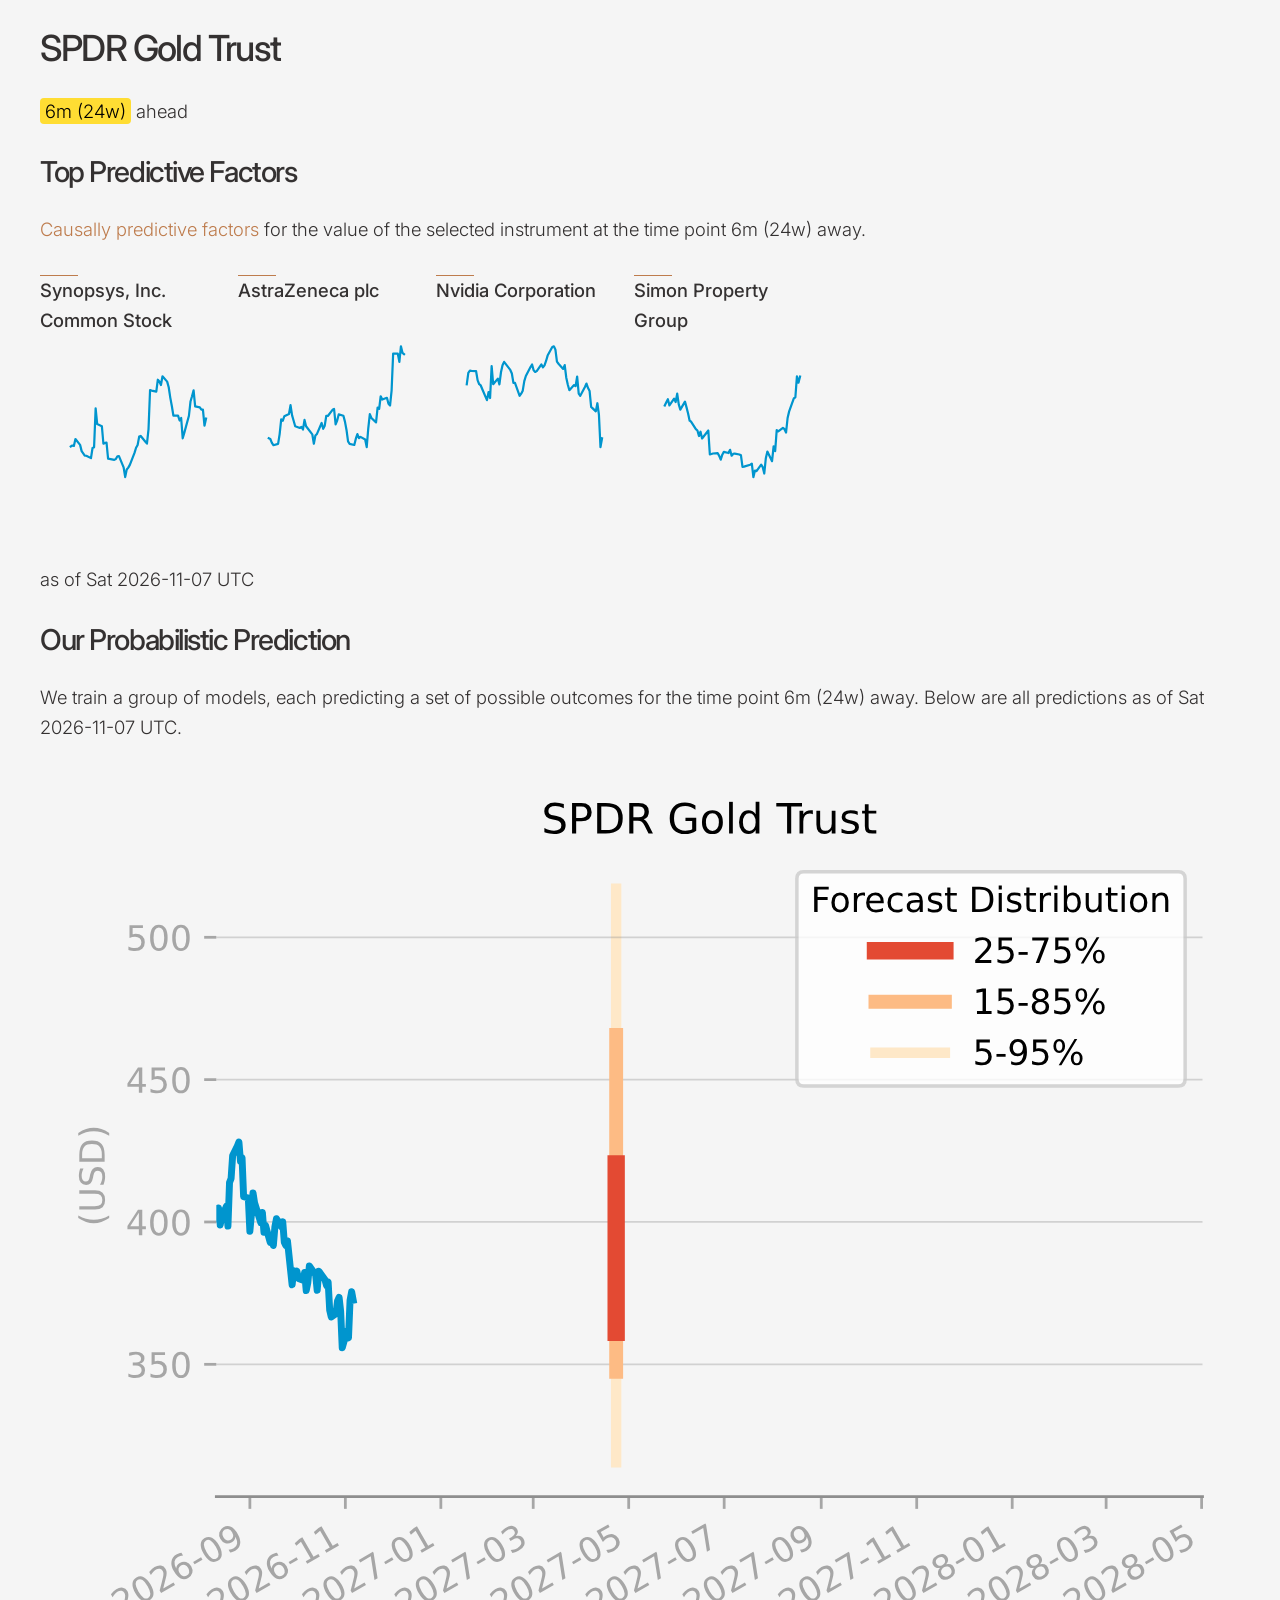
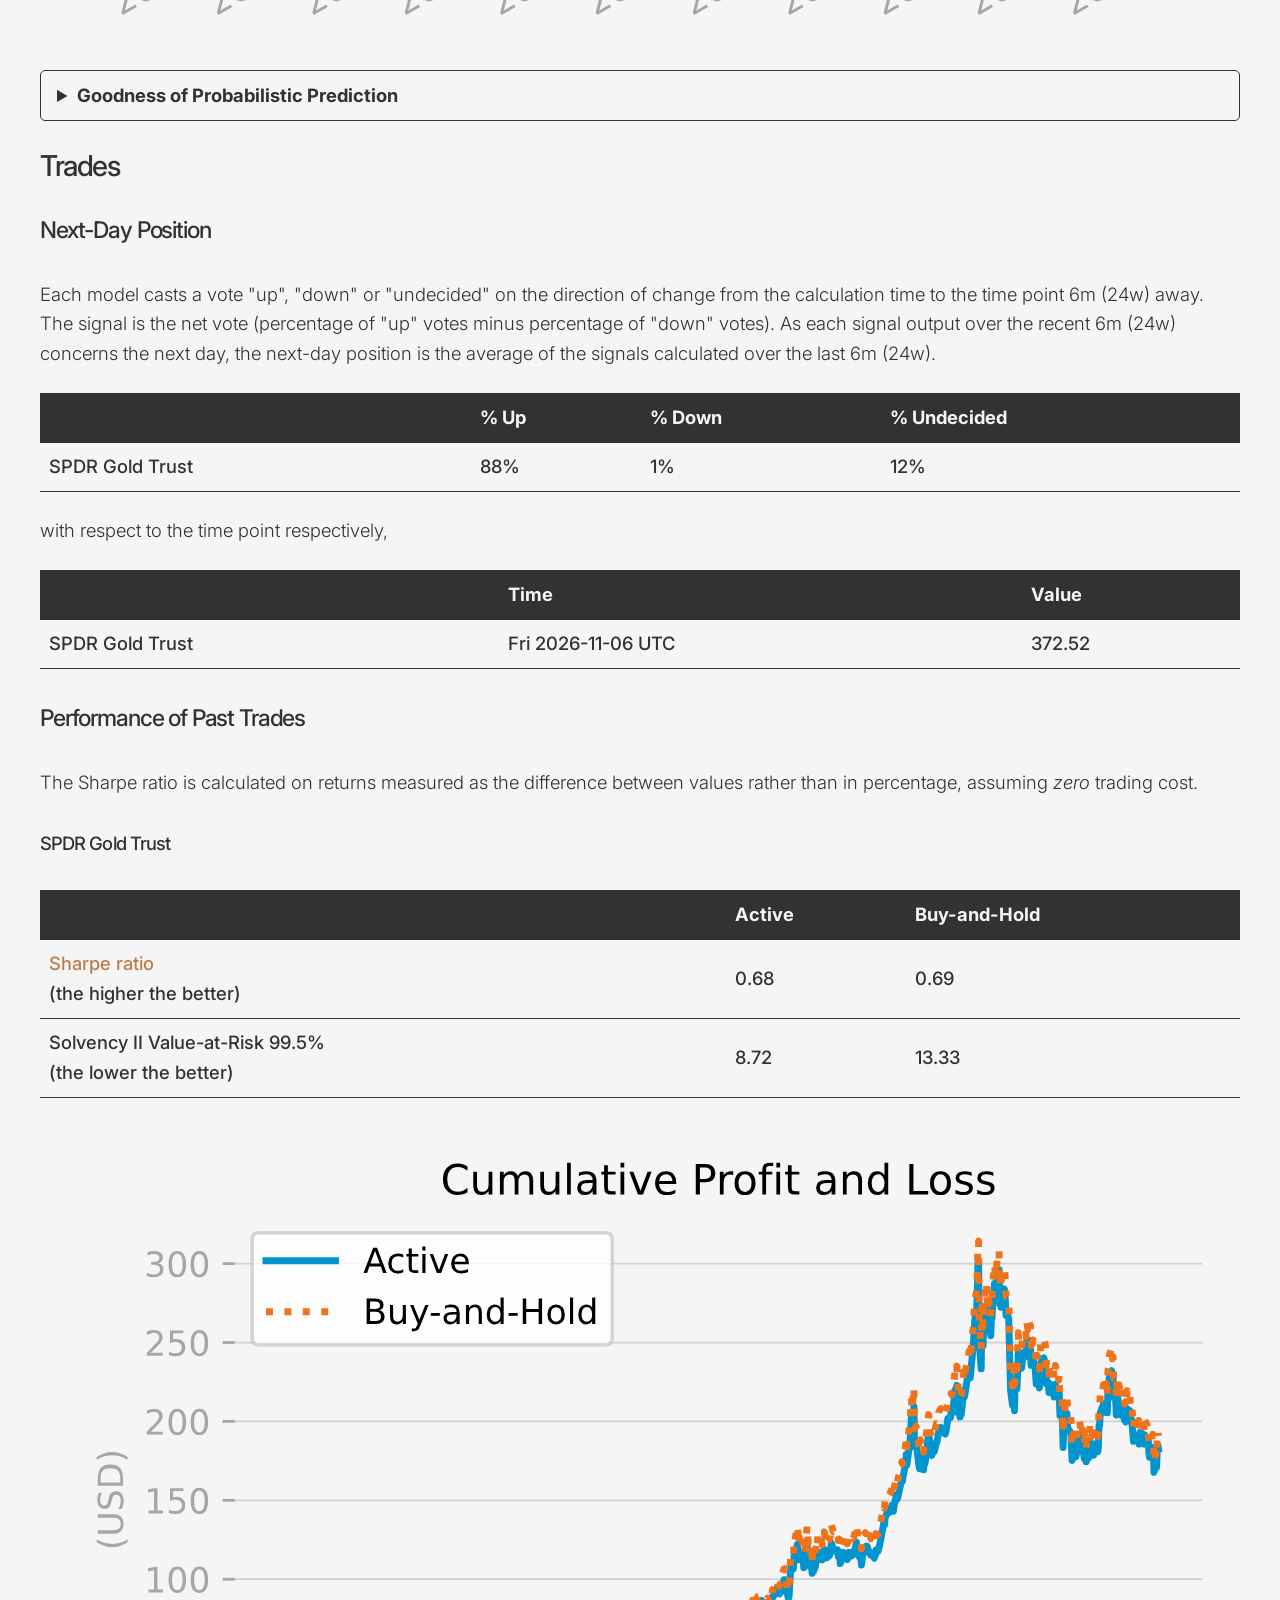
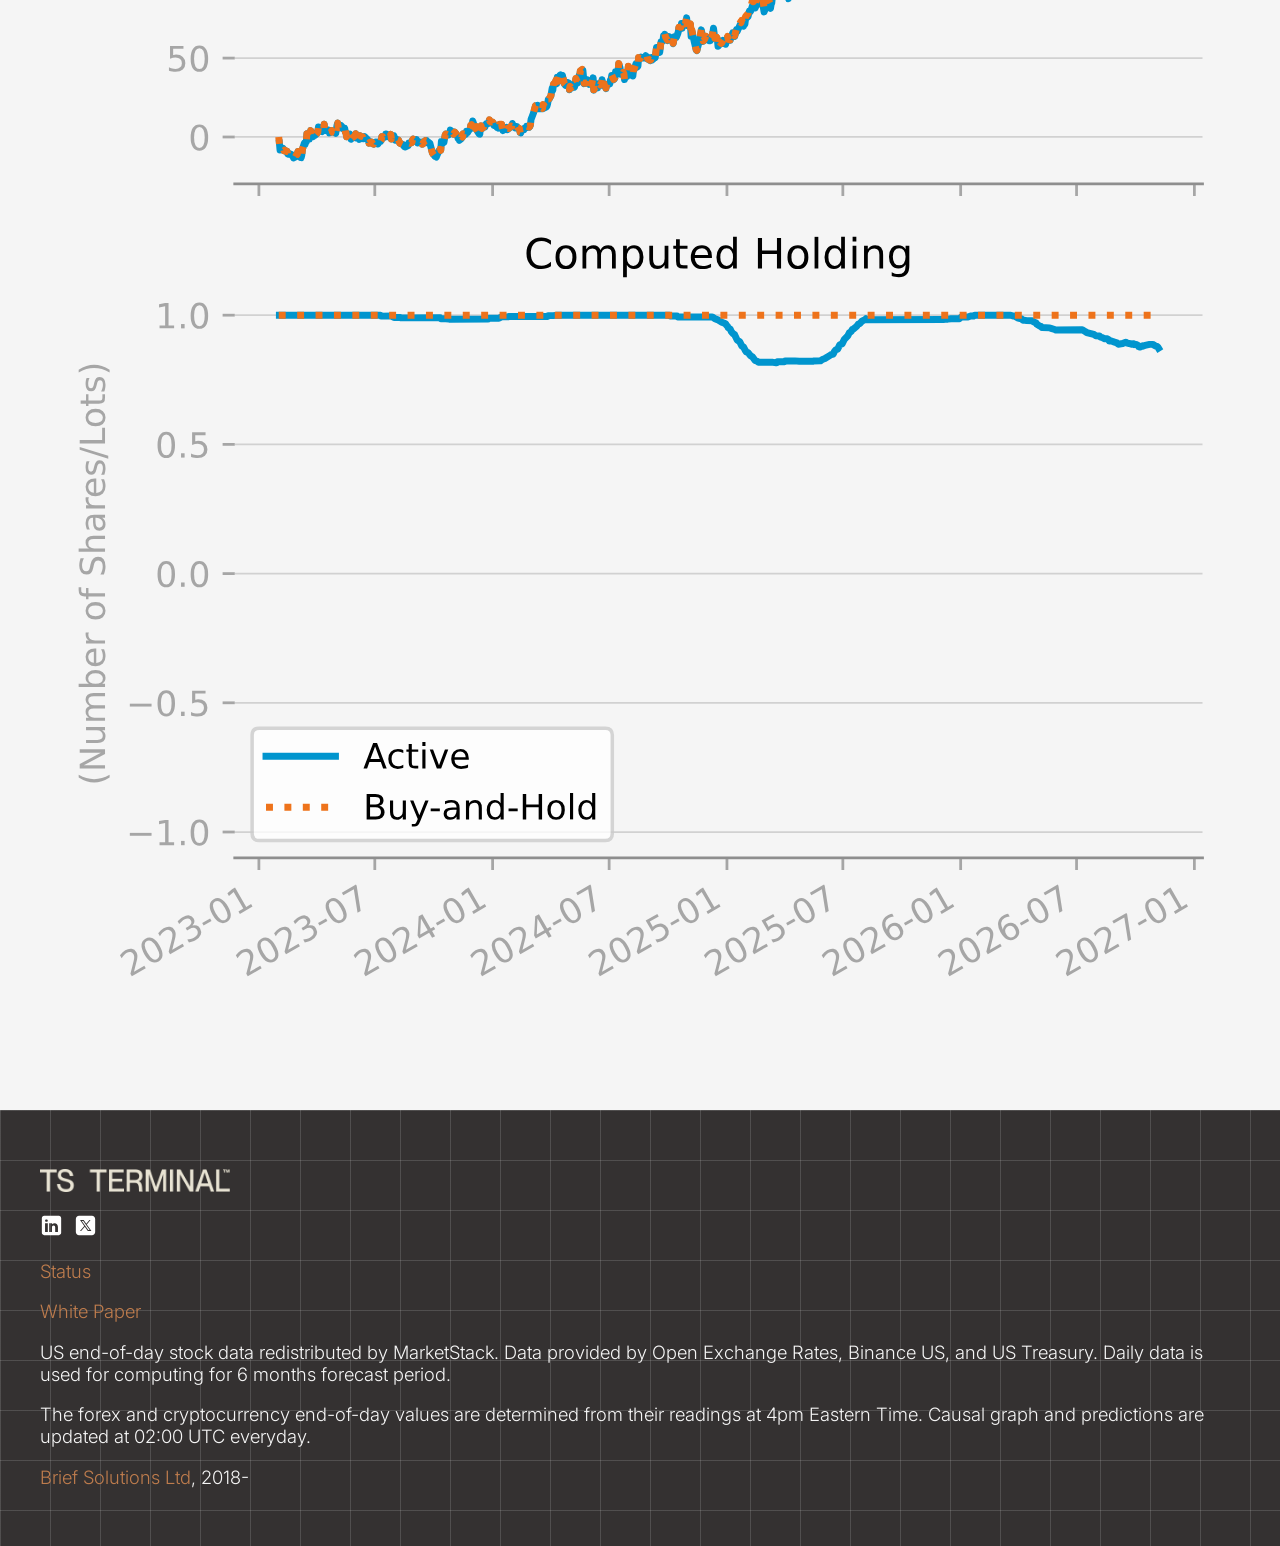
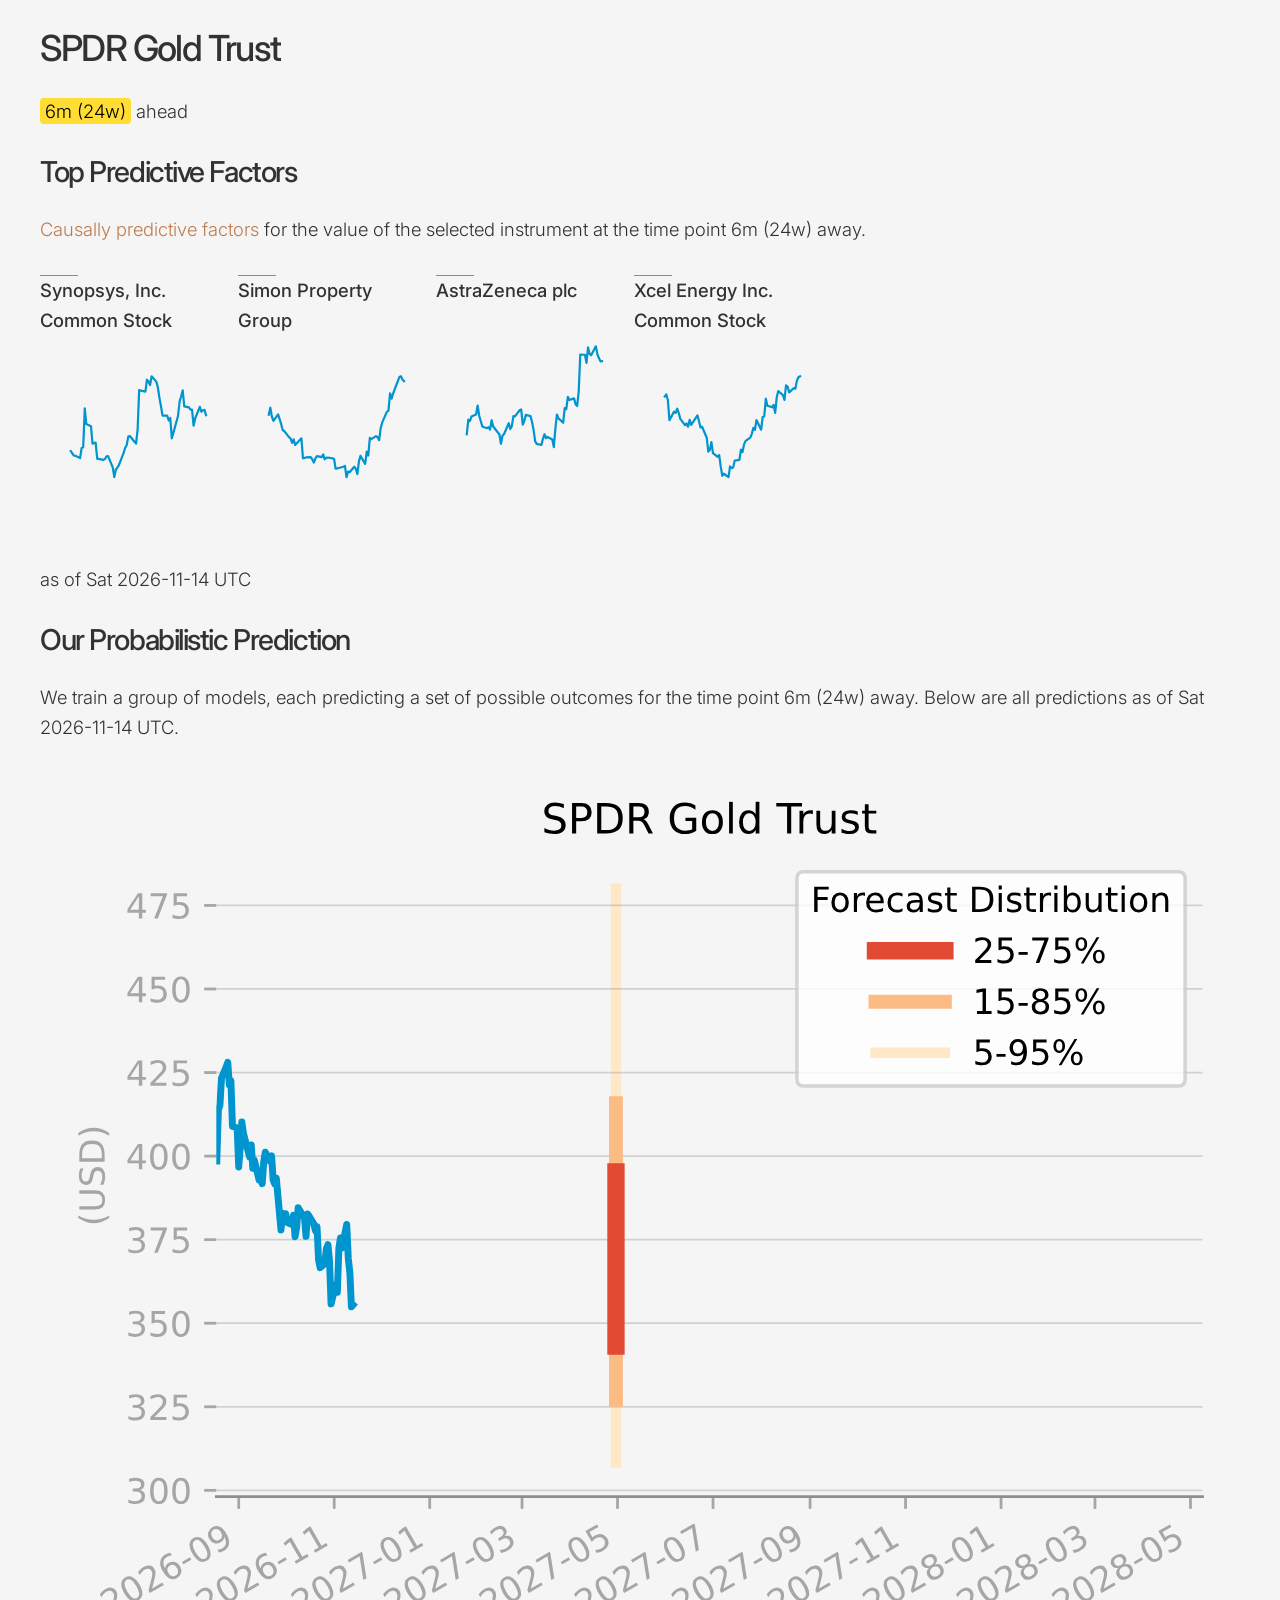
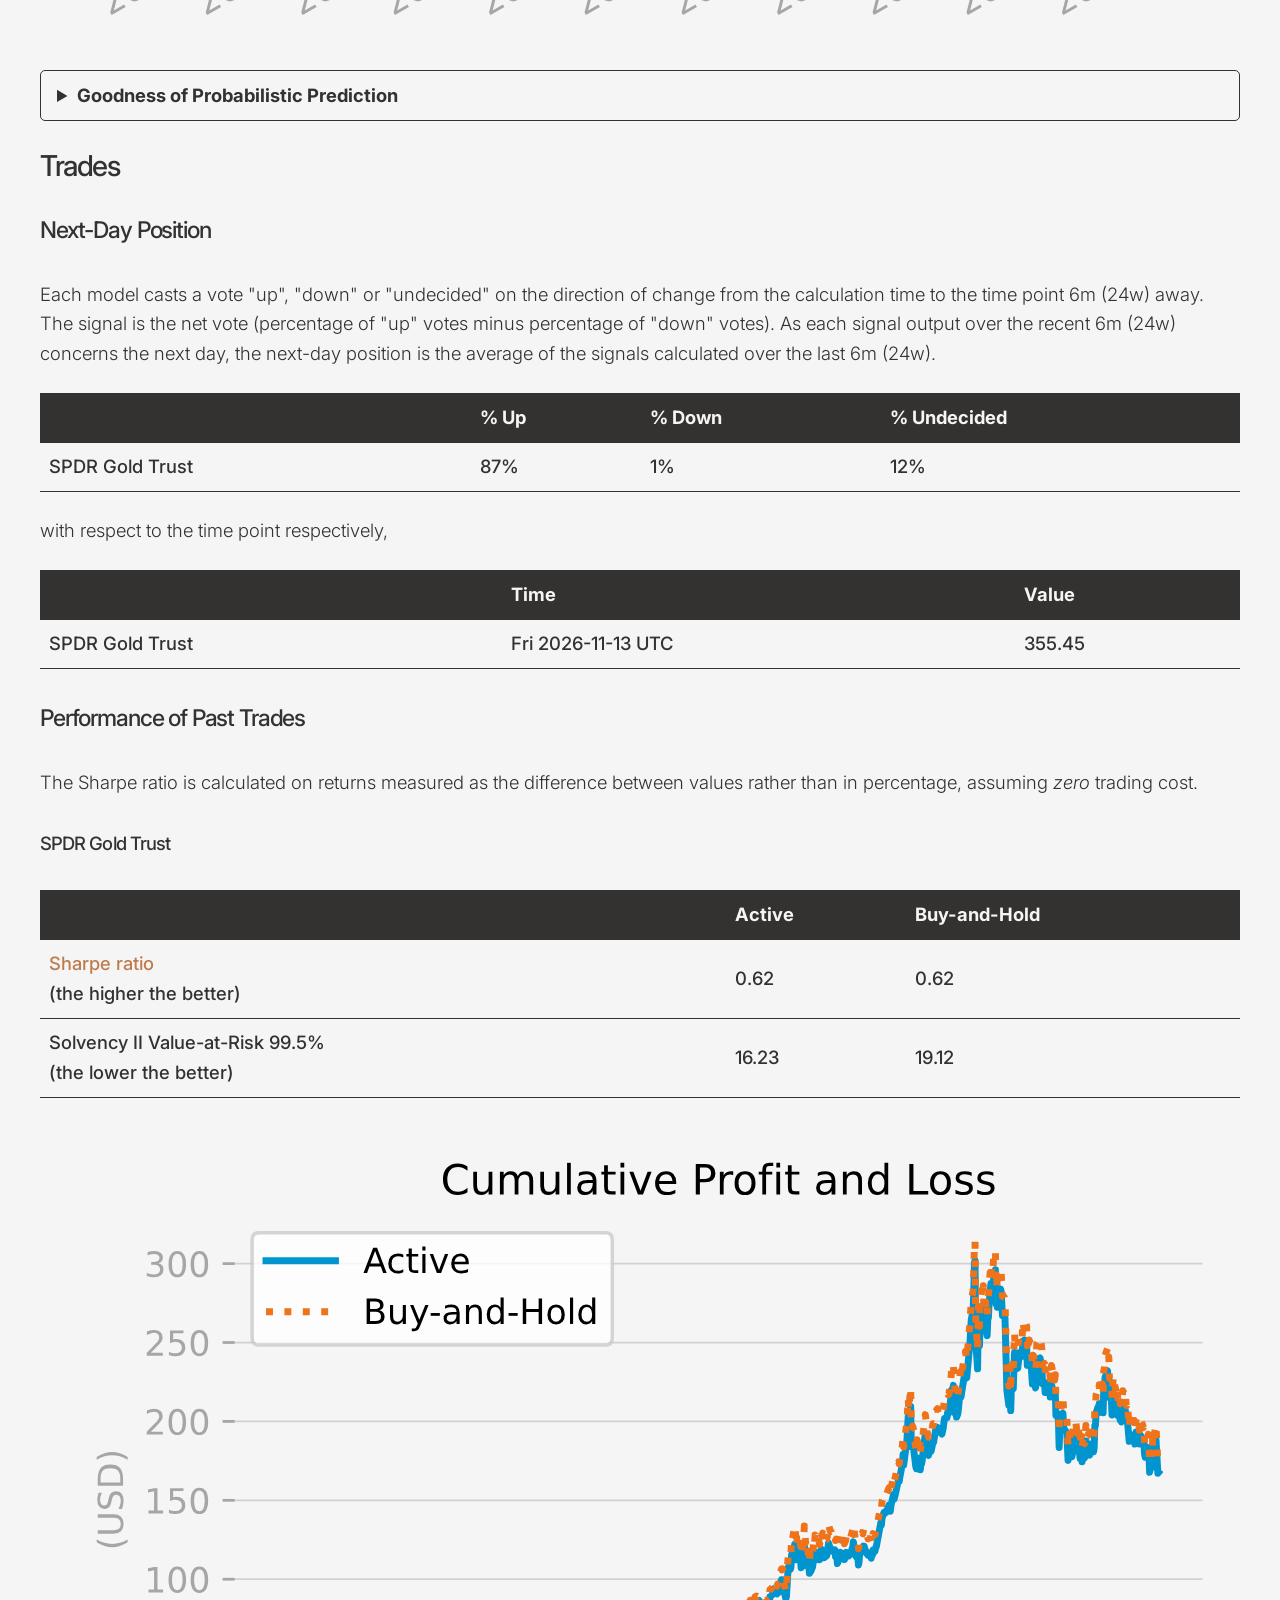
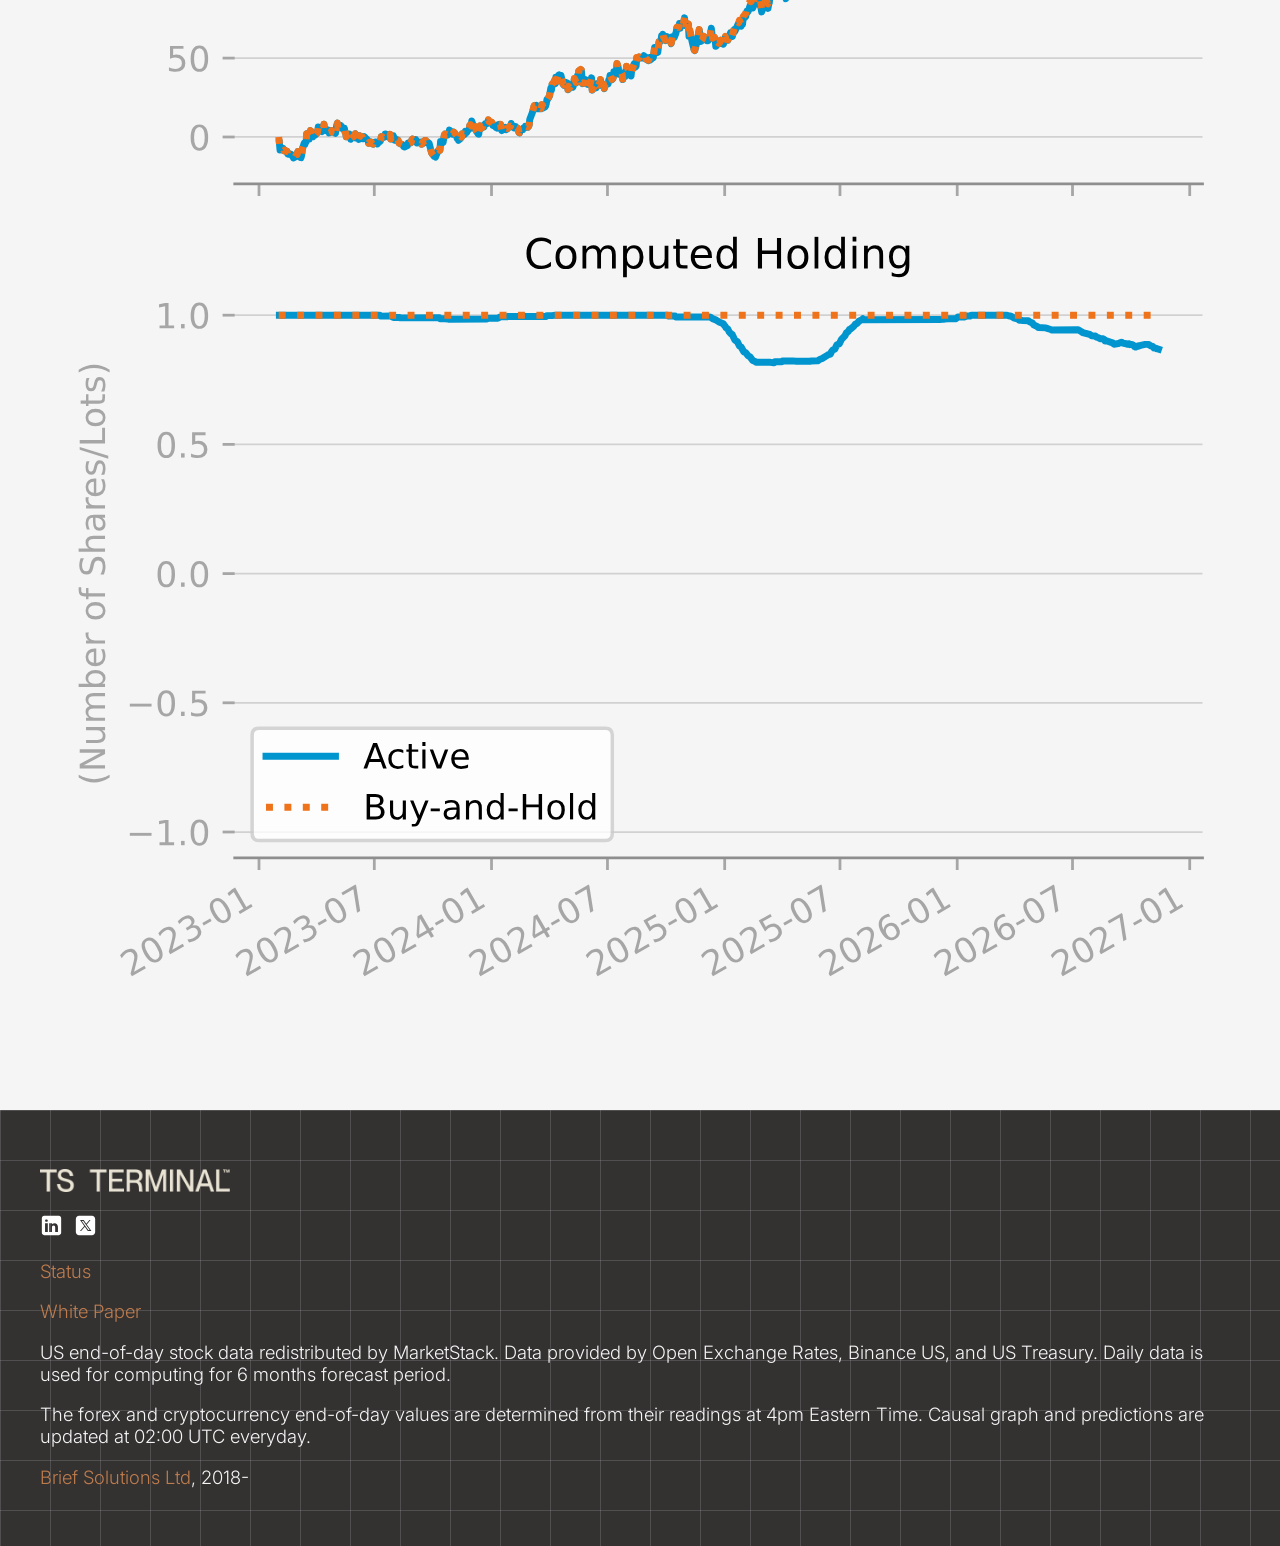
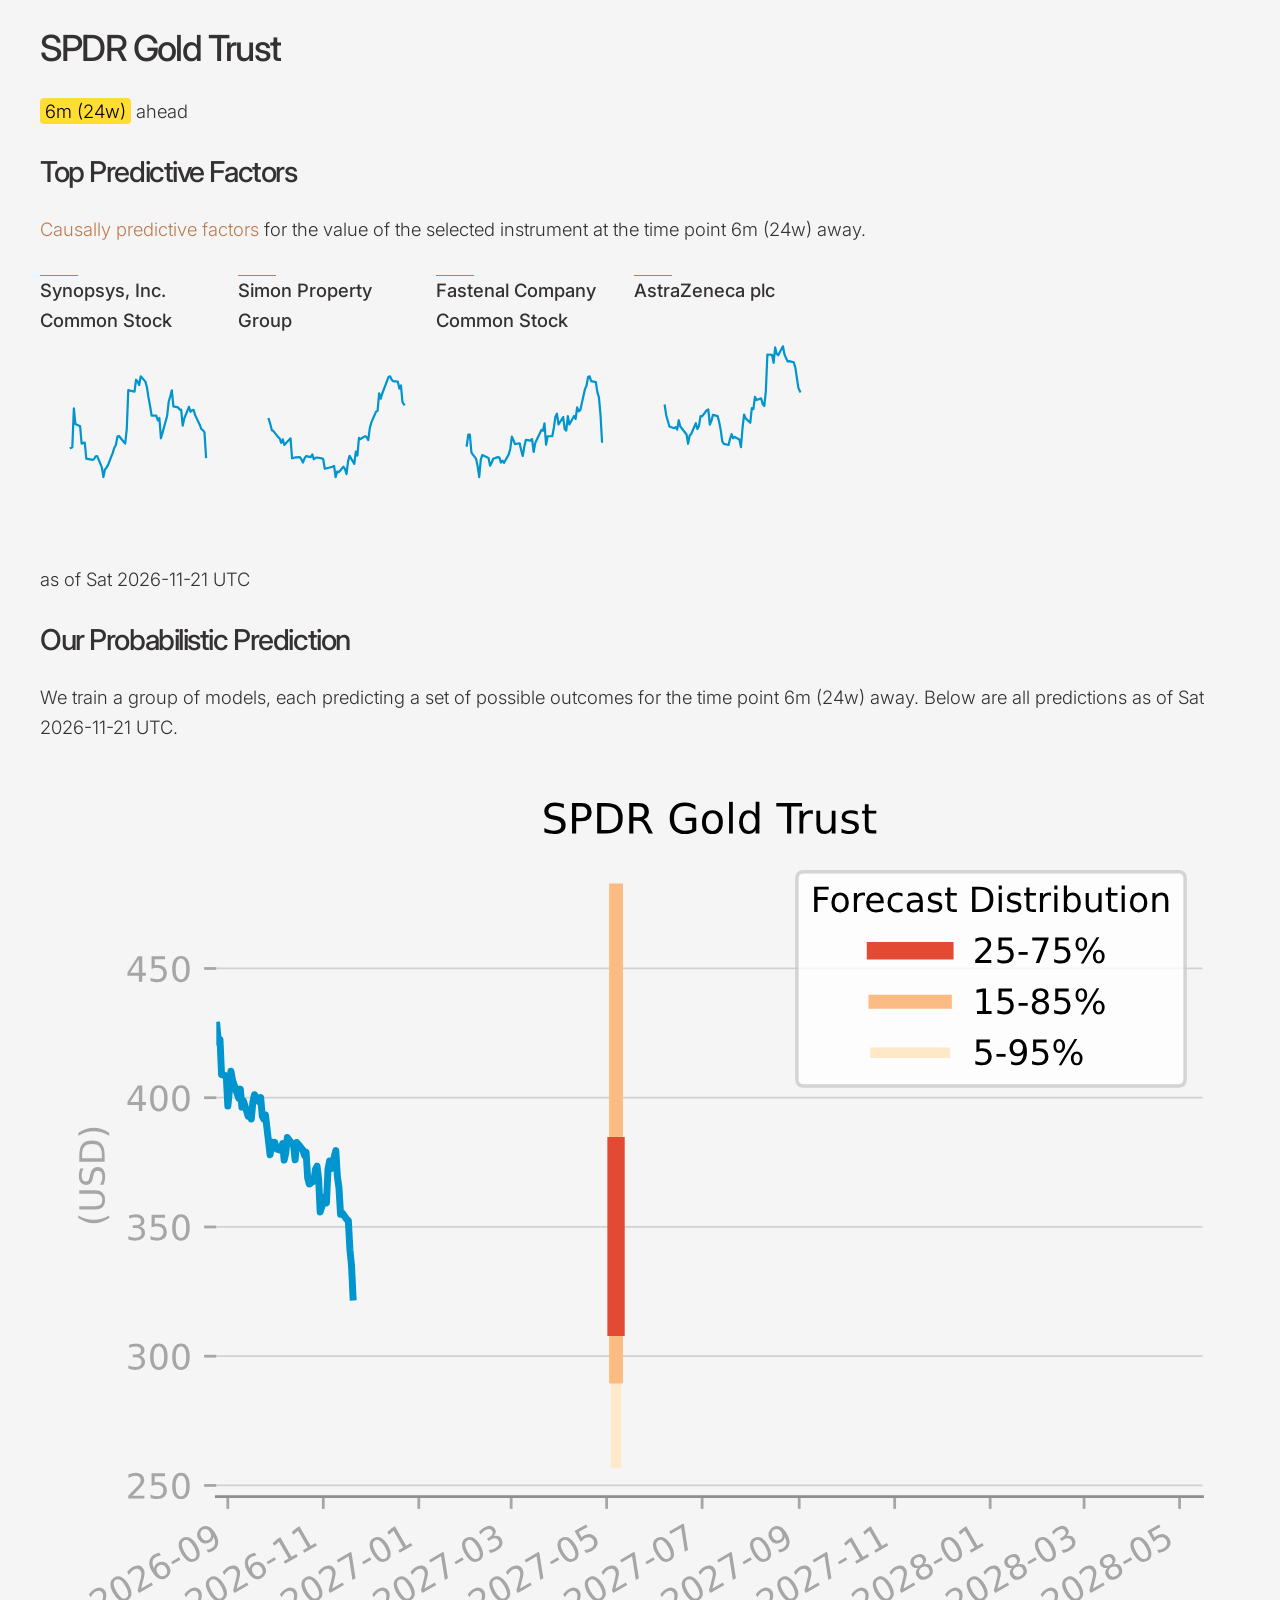
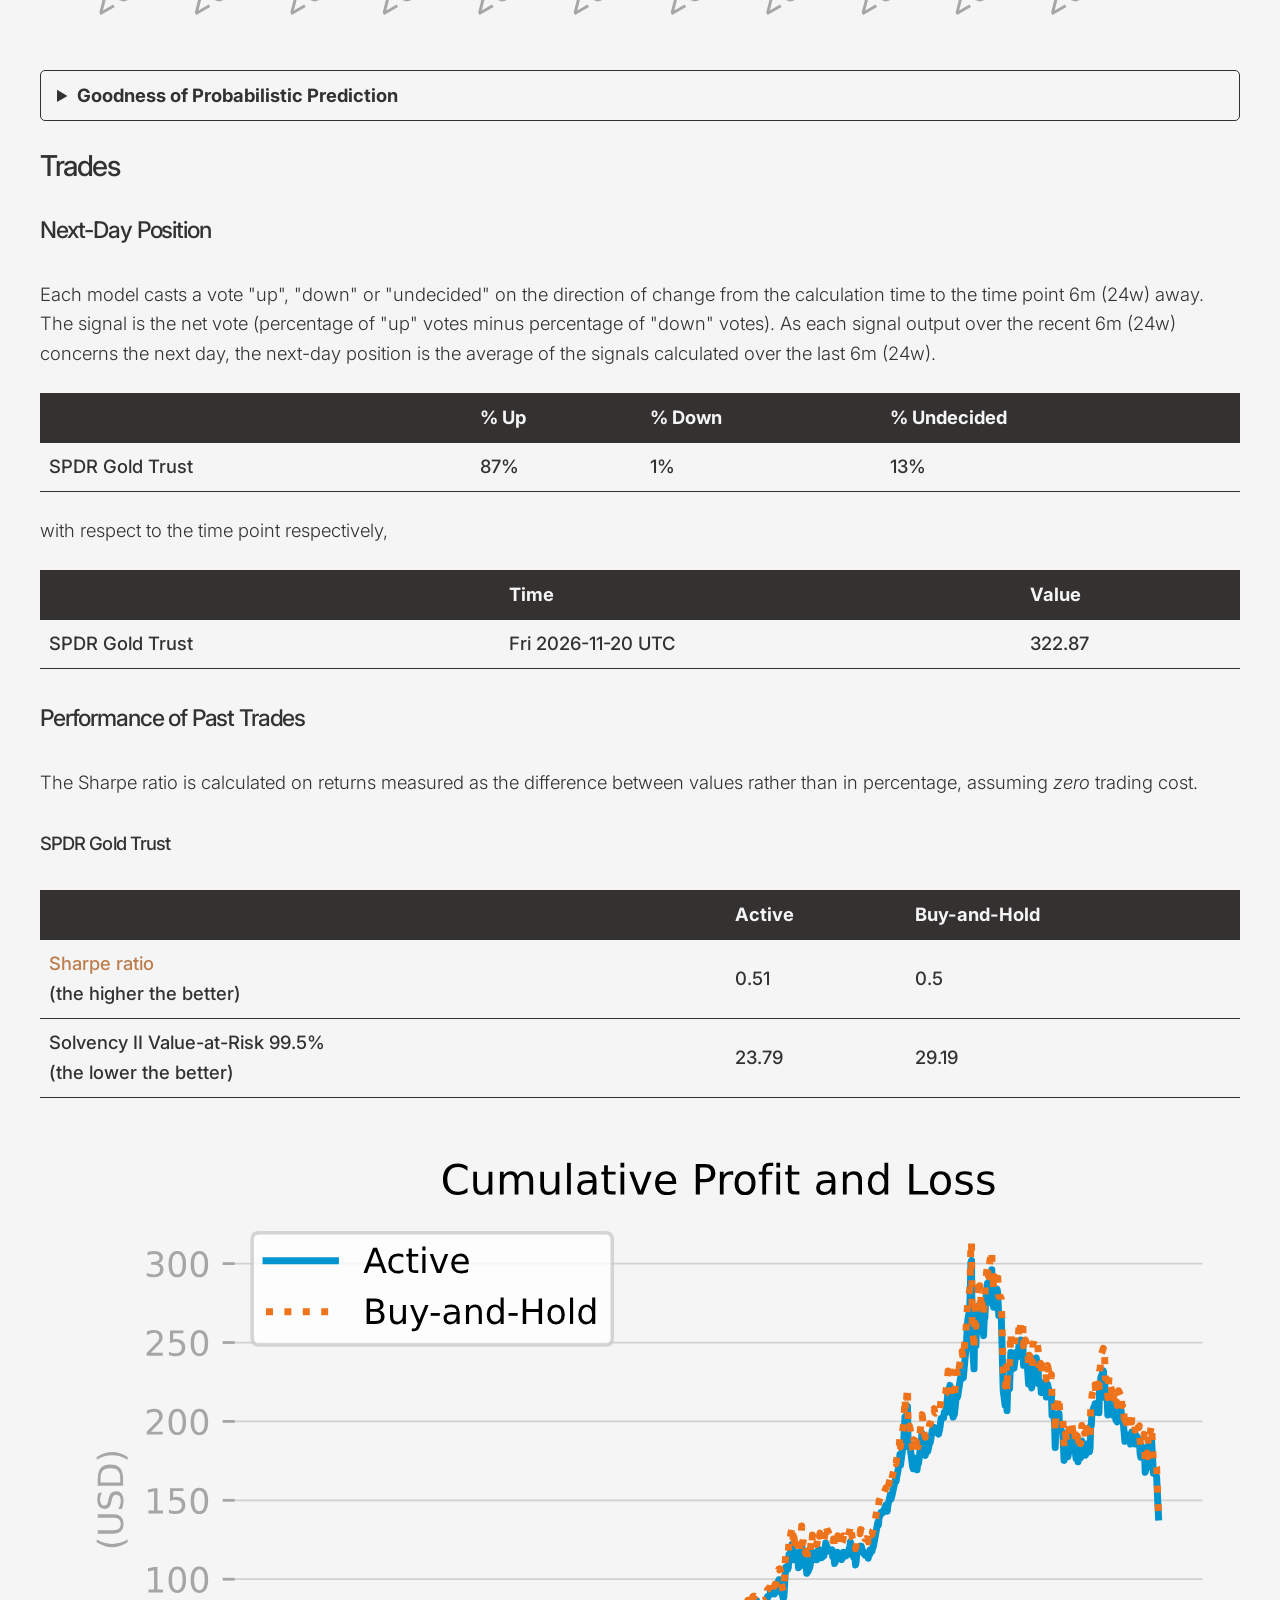
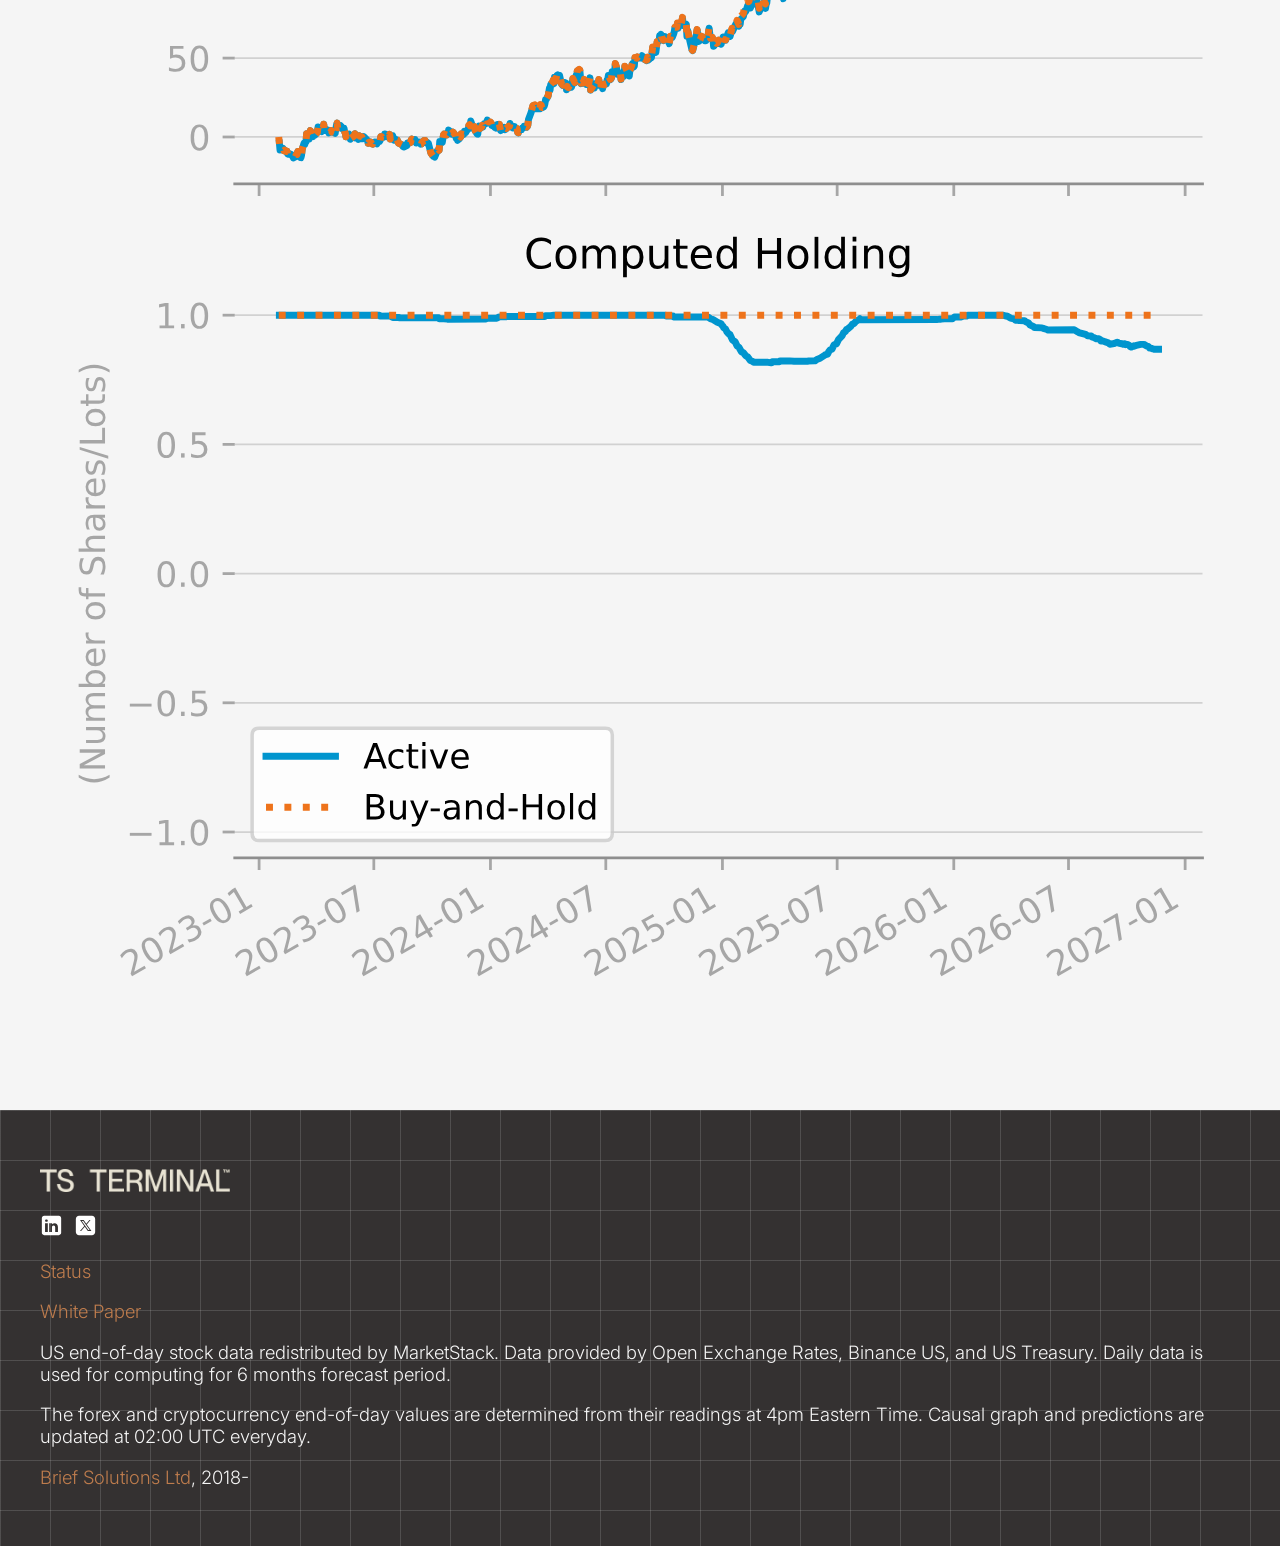
